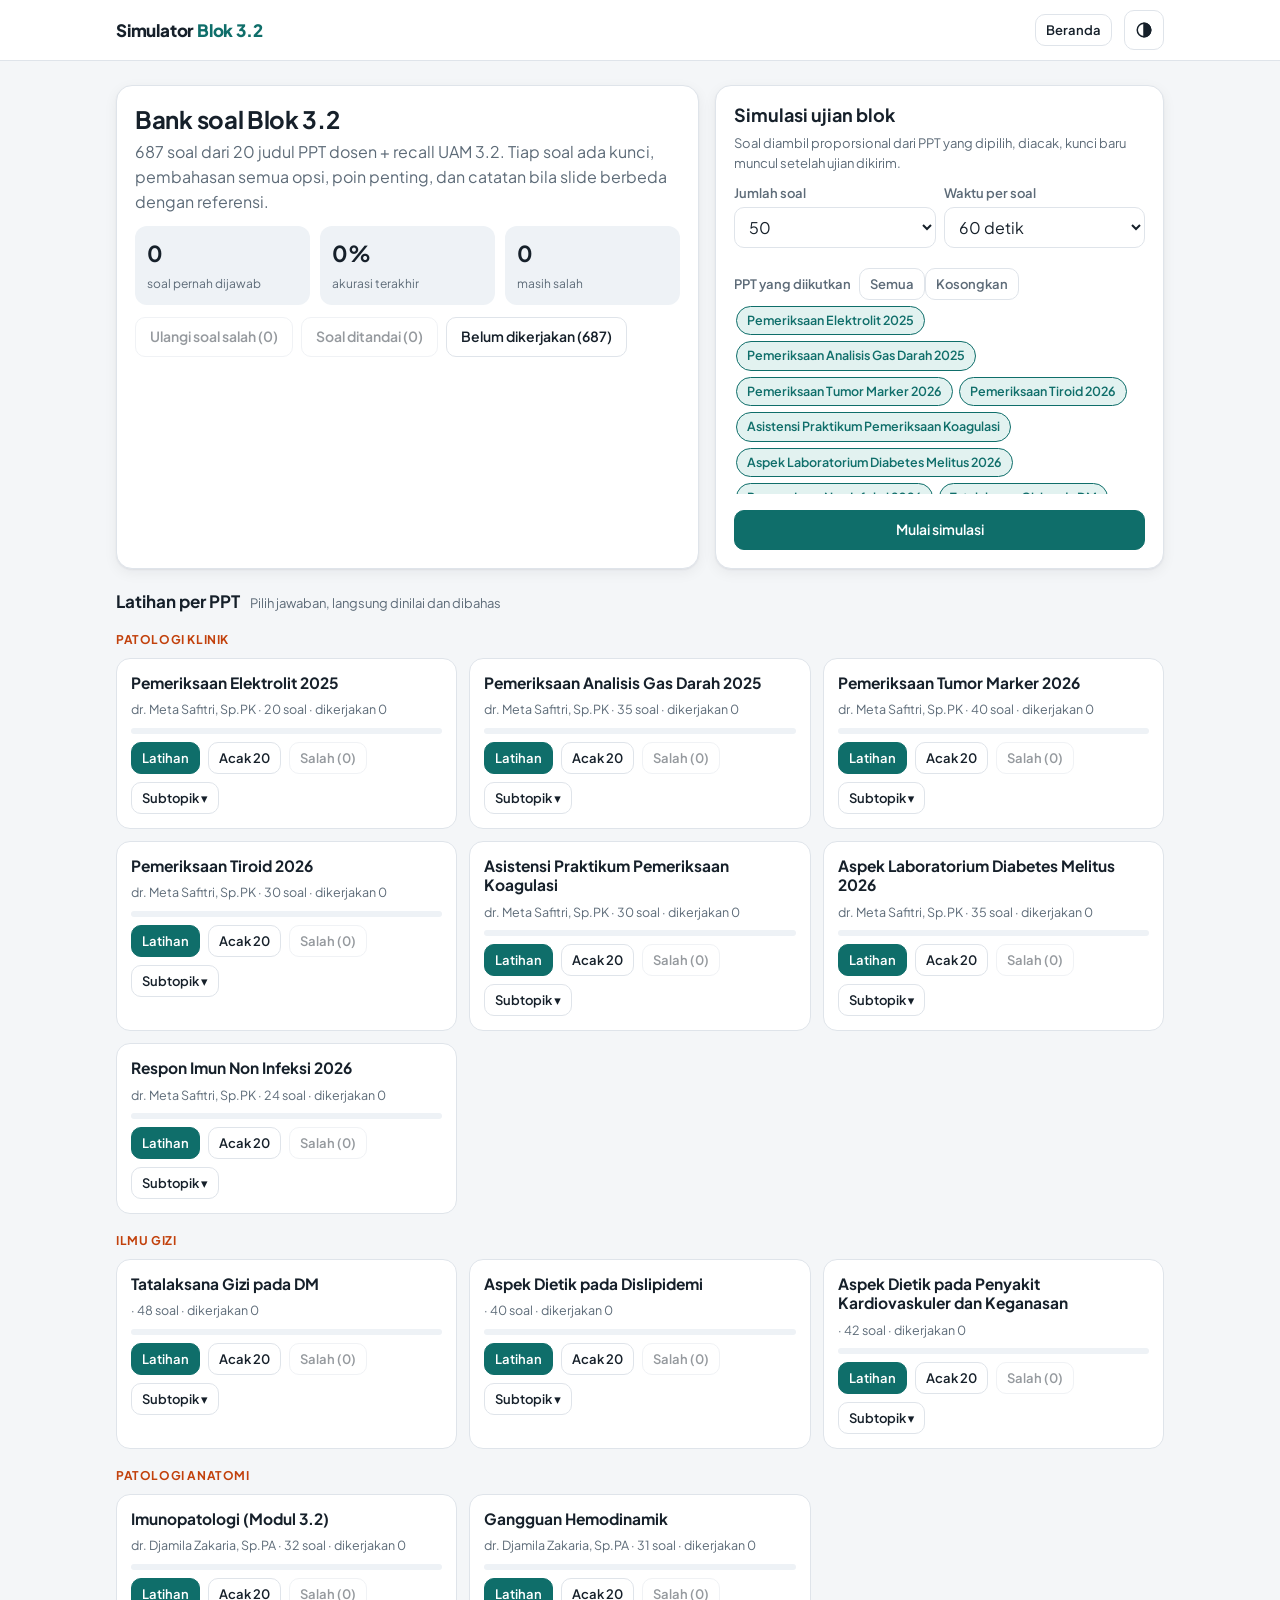
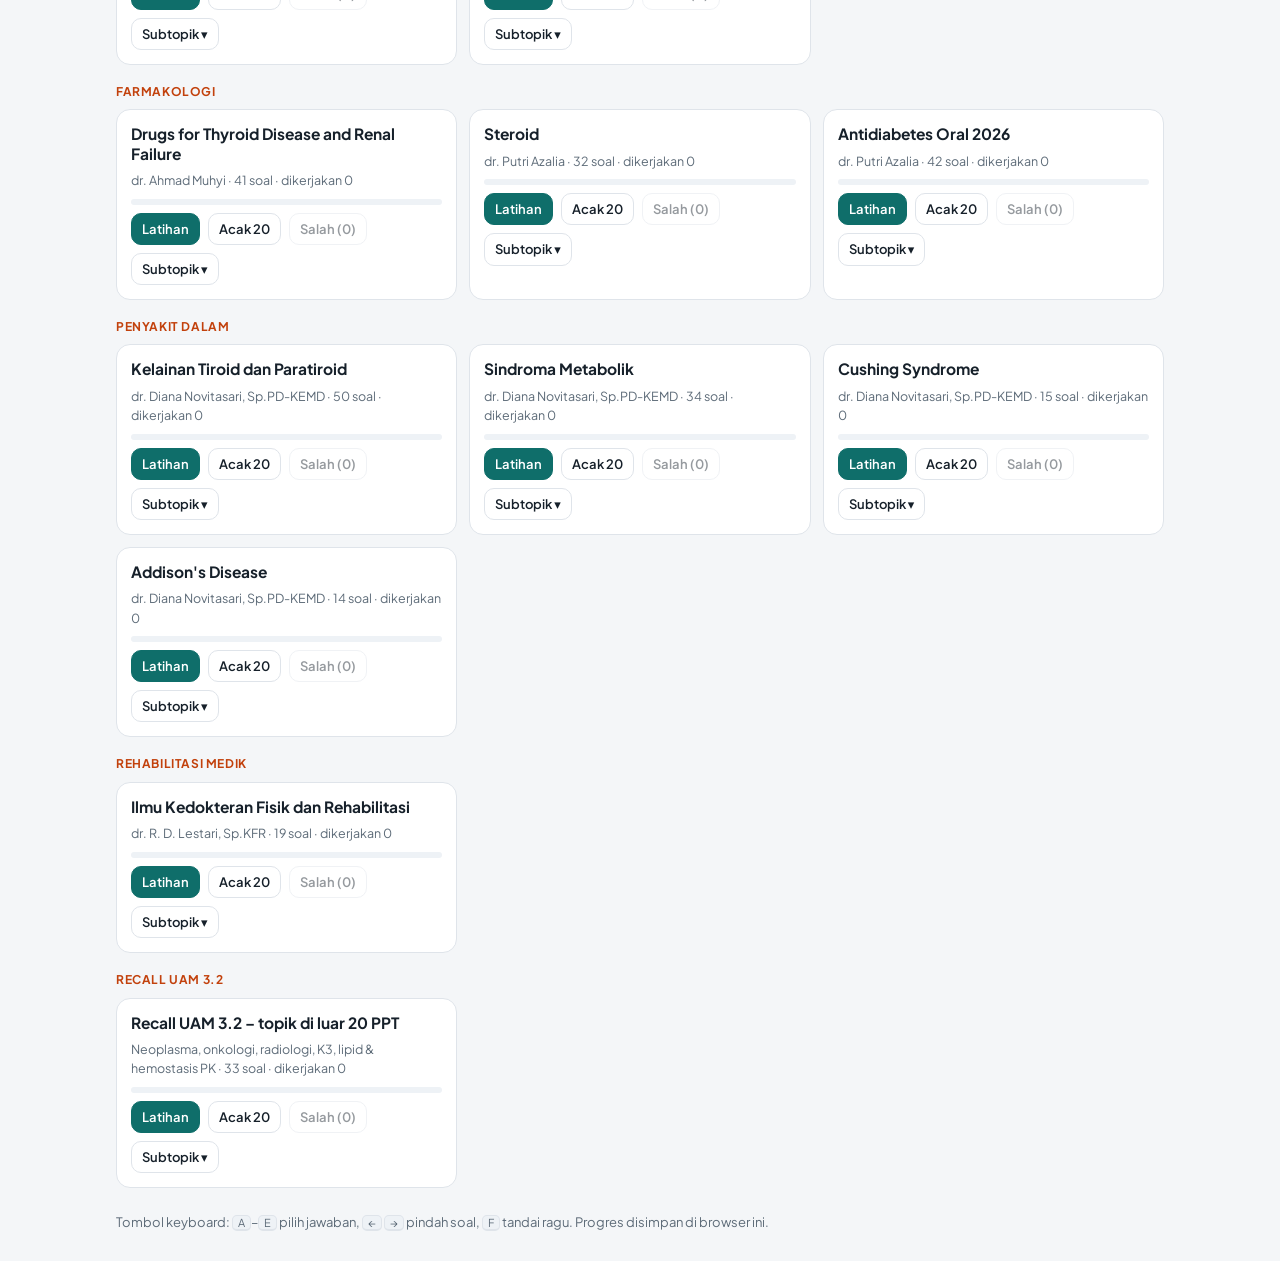
==== index.html @ 7f74bb72 "Recall UAM 2024: tambah mode latihan semua soal Tombol "Latihan semua soal" (urut nomor recall) dan " ====
<!DOCTYPE html>
<html lang="id">
<head>
<meta charset="utf-8">
<meta name="viewport" content="width=device-width, initial-scale=1">
<title>Simulator Blok 3.2</title>
<link rel="preconnect" href="https://fonts.googleapis.com">
<link href="https://fonts.googleapis.com/css2?family=Plus+Jakarta+Sans:wght@400;500;600;700;800&display=swap" rel="stylesheet">
<style>
:root{
  --bg:#f4f6f8;--paper:#ffffff;--ink:#16202a;--muted:#5d6b78;--line:#dfe4ea;--soft:#eef2f6;
  --brand:#0f6e6a;--brand-soft:#e2f2f0;--accent:#c2410c;--accent-soft:#fdeee5;
  --good:#15803d;--good-soft:#e5f5ea;--bad:#b91c1c;--bad-soft:#fdeaea;--warn:#a16207;--warn-soft:#fdf6dc;
  --flag:#7c3aed;--flag-soft:#f1eafe;--hema:#0f6e6a;--hema-soft:#e2f2f0;
  --shadow:0 1px 2px rgba(16,24,40,.06),0 4px 14px rgba(16,24,40,.06);
  --sans:"Plus Jakarta Sans",system-ui,-apple-system,"Segoe UI",Roboto,sans-serif;
}
@media (prefers-color-scheme:dark){:root:not([data-theme="light"]){
  --bg:#0f1418;--paper:#171e24;--ink:#e6edf3;--muted:#98a6b3;--line:#2a343d;--soft:#1e272e;
  --brand:#4fd1c5;--brand-soft:#123432;--accent:#fb923c;--accent-soft:#3a2416;
  --good:#4ade80;--good-soft:#14301f;--bad:#f87171;--bad-soft:#3a1a1a;--warn:#facc15;--warn-soft:#352c0f;
  --flag:#c4b5fd;--flag-soft:#2a2142;--hema:#4fd1c5;--hema-soft:#123432;--shadow:none}}
:root[data-theme="dark"]{
  --bg:#0f1418;--paper:#171e24;--ink:#e6edf3;--muted:#98a6b3;--line:#2a343d;--soft:#1e272e;
  --brand:#4fd1c5;--brand-soft:#123432;--accent:#fb923c;--accent-soft:#3a2416;
  --good:#4ade80;--good-soft:#14301f;--bad:#f87171;--bad-soft:#3a1a1a;--warn:#facc15;--warn-soft:#352c0f;
  --flag:#c4b5fd;--flag-soft:#2a2142;--hema:#4fd1c5;--hema-soft:#123432;--shadow:none}
*{box-sizing:border-box}
html,body{margin:0;background:var(--bg);color:var(--ink);font-family:var(--sans);font-size:16px;line-height:1.55;-webkit-text-size-adjust:100%}
button{font:inherit;color:inherit;cursor:pointer}
.wrap{max-width:1080px;margin:0 auto;padding:16px}
header.top{position:sticky;top:0;z-index:20;background:var(--paper);border-bottom:1px solid var(--line)}
header.top .wrap{display:flex;align-items:center;gap:12px;padding-top:10px;padding-bottom:10px}
.logo{font-weight:800;font-size:17px;letter-spacing:-.2px}
.logo span{color:var(--brand)}
.sp{flex:1}
.btn{border:1px solid var(--line);background:var(--paper);border-radius:10px;padding:8px 14px;font-weight:600;font-size:14px;display:inline-flex;align-items:center;gap:6px;min-height:40px}
.btn:hover{border-color:var(--brand)}
.btn.pri{background:var(--brand);border-color:var(--brand);color:#fff}
:root[data-theme="dark"] .btn.pri{color:#06201e}
@media (prefers-color-scheme:dark){:root:not([data-theme="light"]) .btn.pri{color:#06201e}}
.btn.ghost{background:transparent}
.btn.sm{padding:5px 10px;min-height:32px;font-size:13px}
.btn[disabled]{opacity:.45;cursor:not-allowed}
.icon-btn{border:1px solid var(--line);background:var(--paper);border-radius:10px;width:40px;height:40px;display:grid;place-items:center}
h1,h2,h3{line-height:1.25;margin:0}
.hero{display:grid;grid-template-columns:1.3fr 1fr;gap:16px;margin:8px 0 20px}
.panel{background:var(--paper);border:1px solid var(--line);border-radius:16px;padding:18px;box-shadow:var(--shadow)}
.panel h2{font-size:18px;margin-bottom:6px}
.muted{color:var(--muted)}
.small{font-size:13px}
.stats{display:grid;grid-template-columns:repeat(3,1fr);gap:10px;margin-top:12px}
.stat{background:var(--soft);border-radius:12px;padding:10px 12px}
.stat b{display:block;font-size:22px}
.stat span{font-size:12px;color:var(--muted)}
.row{display:flex;gap:8px;flex-wrap:wrap;align-items:center}
.field{display:flex;flex-direction:column;gap:4px;margin:10px 0}
.field label{font-size:13px;font-weight:600;color:var(--muted)}
select,input[type=number]{font:inherit;background:var(--paper);color:var(--ink);border:1px solid var(--line);border-radius:10px;padding:8px 10px;min-height:40px}
.chips{display:flex;flex-wrap:wrap;gap:6px;max-height:190px;overflow:auto;padding:2px}
.chip{border:1px solid var(--line);border-radius:999px;padding:4px 10px;font-size:12.5px;background:var(--paper);user-select:none}
.chip.on{background:var(--brand-soft);border-color:var(--brand);color:var(--brand);font-weight:600}
.sect-t{display:flex;align-items:baseline;gap:10px;margin:22px 0 10px}
.sect-t h2{font-size:17px}
.grid{display:grid;grid-template-columns:repeat(auto-fill,minmax(300px,1fr));gap:12px}
.card{background:var(--paper);border:1px solid var(--line);border-radius:14px;padding:14px;display:flex;flex-direction:column;gap:8px}
.card h3{font-size:15.5px}
.card .meta{font-size:12.5px;color:var(--muted)}
.bar{height:6px;background:var(--soft);border-radius:99px;overflow:hidden}
.bar i{display:block;height:100%;background:var(--brand)}
.topics{display:none;border-top:1px dashed var(--line);padding-top:8px}
.topics.open{display:block}
.topics div{display:flex;justify-content:space-between;font-size:13px;padding:2px 0;gap:10px}
.bagian-h{font-size:12px;font-weight:700;text-transform:uppercase;letter-spacing:.6px;color:var(--accent);margin:18px 0 8px}
/* quiz */
.qbar{display:flex;align-items:center;gap:10px;flex-wrap:wrap;margin:6px 0 12px}
.pill{font-size:12.5px;font-weight:600;padding:4px 10px;border-radius:999px;background:var(--soft);color:var(--muted)}
.pill.brand{background:var(--brand-soft);color:var(--brand)}
.pill.asli{background:var(--accent-soft);color:var(--accent)}
.pill.pred{background:var(--flag-soft);color:var(--flag)}
.pill.baru{background:var(--good-soft);color:var(--good)}
.timer{font-variant-numeric:tabular-nums;font-weight:700}
.timer.low{color:var(--bad)}
.layout{display:grid;grid-template-columns:1fr 260px;gap:16px;align-items:start}
.qcard{background:var(--paper);border:1px solid var(--line);border-radius:16px;padding:20px;box-shadow:var(--shadow)}
.qnum{font-size:13px;color:var(--muted);font-weight:600;margin-bottom:8px}
.stem{font-size:16.5px;margin-bottom:16px}
.stem p{margin:0 0 8px}
.opts{display:flex;flex-direction:column;gap:8px}
.opt{display:flex;gap:10px;align-items:flex-start;border:1.5px solid var(--line);border-radius:12px;padding:10px 12px;background:var(--paper);text-align:left;width:100%;position:relative}
.opt:hover{border-color:var(--brand)}
.opt .L{flex:0 0 28px;height:28px;border-radius:8px;display:grid;place-items:center;font-weight:700;background:var(--soft);font-size:14px}
.opt .T{flex:1;padding-top:2px}
.opt.sel{border-color:var(--brand);background:var(--brand-soft)}
.opt.sel .L{background:var(--brand);color:#fff}
.opt.ok{border-color:var(--good);background:var(--good-soft)}
.opt.ok .L{background:var(--good);color:#fff}
.opt.no{border-color:var(--bad);background:var(--bad-soft)}
.opt.no .L{background:var(--bad);color:#fff}
.opt.struck .T{text-decoration:line-through;opacity:.5}
.opt .x{flex:0 0 auto;border:none;background:transparent;color:var(--muted);font-size:14px;padding:2px 6px;border-radius:6px}
.opt .x:hover{background:var(--soft)}
.opt.locked{cursor:default}
.qnav{display:flex;gap:8px;margin-top:16px;flex-wrap:wrap}
.qnav .sp{flex:1}
.side{position:sticky;top:76px}
.map{display:grid;grid-template-columns:repeat(6,1fr);gap:5px;max-height:52vh;overflow:auto;padding:2px}
.map button{border:1px solid var(--line);background:var(--paper);border-radius:8px;height:34px;font-size:12.5px;font-weight:600;position:relative}
.map button.ans{background:var(--brand-soft);border-color:var(--brand);color:var(--brand)}
.map button.ok{background:var(--good-soft);border-color:var(--good);color:var(--good)}
.map button.no{background:var(--bad-soft);border-color:var(--bad);color:var(--bad)}
.map button.cur{outline:2px solid var(--ink);outline-offset:1px}
.map button.fl::after{content:"";position:absolute;top:3px;right:3px;width:7px;height:7px;border-radius:50%;background:var(--flag)}
.legend{display:flex;flex-wrap:wrap;gap:8px;font-size:12px;color:var(--muted);margin:8px 0}
.legend i{display:inline-block;width:11px;height:11px;border-radius:3px;border:1px solid var(--line);vertical-align:-1px;margin-right:4px}
/* pembahasan */
.expl{margin-top:16px;border-top:1px solid var(--line);padding-top:14px;display:flex;flex-direction:column;gap:12px}
.verdict{font-weight:800;font-size:15px;padding:10px 12px;border-radius:12px}
.verdict.ok{background:var(--good-soft);color:var(--good)}
.verdict.no{background:var(--bad-soft);color:var(--bad)}
.verdict.na{background:var(--soft);color:var(--muted)}
.blk h4{margin:0 0 4px;font-size:13px;text-transform:uppercase;letter-spacing:.5px;color:var(--muted)}
.blk .body{font-size:15px}
.optx{border:1px solid var(--line);border-radius:12px;padding:10px 12px;margin-bottom:6px;font-size:14.5px}
.optx.good{border-color:var(--good);background:var(--good-soft)}
.optx.mine{border-color:var(--bad)}
.optx .h{font-weight:700;margin-bottom:4px}
.optx .h em{font-style:normal;font-size:12px;font-weight:700;padding:1px 7px;border-radius:99px;margin-left:6px}
.optx .h em.g{background:var(--good);color:#fff}
.optx .h em.b{background:var(--bad);color:#fff}
.optx .h em.m{background:var(--soft);color:var(--muted)}
.optx p{margin:2px 0}
.optx p b{color:var(--muted);font-weight:600}
.note{background:var(--warn-soft);border-left:4px solid var(--warn);border-radius:10px;padding:10px 12px;font-size:14.5px}
.tip{background:var(--brand-soft);border-left:4px solid var(--brand);border-radius:10px;padding:10px 12px;font-size:14.5px}
.key{background:var(--soft);border-radius:10px;padding:10px 12px;font-size:14.5px}
.mistake{background:var(--bad-soft);border-left:4px solid var(--bad);border-radius:10px;padding:10px 12px;font-size:14.5px}
/* tabel & gambar dari bank lama */
.lab{margin:12px 0;padding:12px 14px;border:1px solid var(--line);border-radius:12px;background:var(--soft);max-width:100%;overflow-x:auto}
.lab-t{font-weight:700;font-size:14px;color:var(--hema)}
.lab-i{font-size:13px;color:var(--muted);margin:2px 0 6px}
.lab-n{font-size:13px;color:var(--warn);margin-top:6px}
.t22{border-collapse:collapse;font-size:15px;min-width:100%}
.t22 th,.t22 td{border-bottom:1px solid var(--line);padding:6px 10px;text-align:left}
.t22 th{font-size:13px;color:var(--muted)}
.t22 .fl{color:var(--bad)}
.tagnew{display:inline-block;font-size:12px;font-weight:700;padding:2px 8px;border-radius:999px;background:var(--hema-soft);color:var(--hema);vertical-align:2px}
.qimg{display:block;max-width:100%;max-height:360px;width:auto;height:auto;margin:12px 0;border-radius:10px;border:1px solid var(--line);background:#fff;cursor:zoom-in}
.qimg.zoom{max-height:none;width:100%;cursor:zoom-out}
/* hasil */
.score{display:flex;gap:16px;align-items:center;flex-wrap:wrap}
.ring{width:110px;height:110px;border-radius:50%;display:grid;place-items:center;font-weight:800;font-size:26px}
table.rt{width:100%;border-collapse:collapse;font-size:14px}
table.rt th,table.rt td{padding:7px 8px;border-bottom:1px solid var(--line);text-align:left;vertical-align:top}
table.rt th{font-size:12px;color:var(--muted);text-transform:uppercase;letter-spacing:.4px}
table.rt td.n{text-align:right;font-variant-numeric:tabular-nums;white-space:nowrap}
.tbl-wrap{overflow-x:auto}
.wrong-item{border:1px solid var(--line);border-radius:12px;margin-bottom:8px;background:var(--paper)}
.wrong-item>button{width:100%;text-align:left;border:none;background:transparent;padding:12px;display:flex;gap:10px}
.wrong-item .wi-body{padding:0 12px 12px;display:none}
.wrong-item.open .wi-body{display:block}
.modal-bg{position:fixed;inset:0;background:rgba(0,0,0,.45);display:none;align-items:center;justify-content:center;z-index:50;padding:16px}
.modal-bg.show{display:flex}
.modal{background:var(--paper);border-radius:16px;padding:20px;max-width:420px;width:100%;border:1px solid var(--line)}
.modal h3{margin-bottom:8px}
.hide{display:none!important}
.mob-map{display:none}
@media (max-width:860px){
  .hero{grid-template-columns:1fr}
  .layout{grid-template-columns:1fr}
  .side{display:none;position:static}
  .side.show{display:block}
  .mob-map{display:inline-flex}
  .qcard{padding:16px}
  .map{grid-template-columns:repeat(8,1fr)}
}
@media (max-width:420px){.stats{grid-template-columns:repeat(3,1fr)}.stat b{font-size:18px}.map{grid-template-columns:repeat(6,1fr)}}
kbd{font-family:inherit;font-size:11px;border:1px solid var(--line);border-bottom-width:2px;border-radius:5px;padding:0 5px;background:var(--soft)}
</style>
</head>
<body>
<header class="top"><div class="wrap">
  <div class="logo">Simulator <span>Blok 3.2</span></div>
  <div class="sp"></div>
  <button class="btn sm ghost" id="homeBtn">Beranda</button>
  <button class="icon-btn" id="themeBtn" title="Ganti tema" aria-label="Ganti tema"><svg width="18" height="18" viewBox="0 0 24 24" fill="none" stroke="currentColor" stroke-width="2"><circle cx="12" cy="12" r="9"/><path d="M12 3v18a9 9 0 0 0 0-18z" fill="currentColor"/></svg></button>
</div></header>

<main class="wrap" id="app"></main>

<div class="modal-bg" id="modal"><div class="modal">
  <h3 id="mTitle"></h3><div id="mBody" class="muted"></div>
  <div class="row" style="justify-content:flex-end;margin-top:16px"><button class="btn" id="mNo">Batal</button><button class="btn pri" id="mYes">Ya</button></div>
</div></div>

<script type="application/json" id="bank">{"ppts":[{"id":"el","title":"Pemeriksaan Elektrolit 2025","bagian":"Patologi Klinik","dosen":"dr. Meta Safitri, Sp.PK"},{"id":"agd","title":"Pemeriksaan Analisis Gas Darah 2025","bagian":"Patologi Klinik","dosen":"dr. Meta Safitri, Sp.PK"},{"id":"tm","title":"Pemeriksaan Tumor Marker 2026","bagian":"Patologi Klinik","dosen":"dr. Meta Safitri, Sp.PK"},{"id":"tir","title":"Pemeriksaan Tiroid 2026","bagian":"Patologi Klinik","dosen":"dr. Meta Safitri, Sp.PK"},{"id":"koag","title":"Asistensi Praktikum Pemeriksaan Koagulasi","bagian":"Patologi Klinik","dosen":"dr. Meta Safitri, Sp.PK"},{"id":"ldm","title":"Aspek Laboratorium Diabetes Melitus 2026","bagian":"Patologi Klinik","dosen":"dr. Meta Safitri, Sp.PK"},{"id":"rinf","title":"Respon Imun Non Infeksi 2026","bagian":"Patologi Klinik","dosen":"dr. Meta Safitri, Sp.PK"},{"id":"gdm","title":"Tatalaksana Gizi pada DM","bagian":"Ilmu Gizi","dosen":""},{"id":"gdl","title":"Aspek Dietik pada Dislipidemi","bagian":"Ilmu Gizi","dosen":""},{"id":"gkv","title":"Aspek Dietik pada Penyakit Kardiovaskuler dan Keganasan","bagian":"Ilmu Gizi","dosen":""},{"id":"imun","title":"Imunopatologi (Modul 3.2)","bagian":"Patologi Anatomi","dosen":"dr. Djamila Zakaria, Sp.PA"},{"id":"hemo","title":"Gangguan Hemodinamik","bagian":"Patologi Anatomi","dosen":"dr. Djamila Zakaria, Sp.PA"},{"id":"ftr","title":"Drugs for Thyroid Disease and Renal Failure","bagian":"Farmakologi","dosen":"dr. Ahmad Muhyi"},{"id":"ster","title":"Steroid","bagian":"Farmakologi","dosen":"dr. Putri Azalia"},{"id":"ado","title":"Antidiabetes Oral 2026","bagian":"Farmakologi","dosen":"dr. Putri Azalia"},{"id":"ktp","title":"Kelainan Tiroid dan Paratiroid","bagian":"Penyakit Dalam","dosen":"dr. Diana Novitasari, Sp.PD-KEMD"},{"id":"sm","title":"Sindroma Metabolik","bagian":"Penyakit Dalam","dosen":"dr. Diana Novitasari, Sp.PD-KEMD"},{"id":"cush","title":"Cushing Syndrome","bagian":"Penyakit Dalam","dosen":"dr. Diana Novitasari, Sp.PD-KEMD"},{"id":"add","title":"Addison's Disease","bagian":"Penyakit Dalam","dosen":"dr. Diana Novitasari, Sp.PD-KEMD"},{"id":"kfr","title":"Ilmu Kedokteran Fisik dan Rehabilitasi","bagian":"Rehabilitasi Medik","dosen":"dr. R. D. Lestari, Sp.KFR"},{"id":"lain","title":"Recall UAM 3.2 – topik di luar 20 PPT","bagian":"Recall UAM 3.2","dosen":"Neoplasma, onkologi, radiologi, K3, lipid & hemostasis PK"}],"qs":[{"ppt":"el","topik":"Pemeriksaan Elektrolit","s":"Pompa Na⁺/K⁺-ATPase pada membran sel setiap siklusnya memindahkan ion…","o":[["Ca²⁺ keluar sel","Itu kerja pompa Ca²⁺-ATPase.","Ion berbeda."],["Na⁺ dan K⁺ masuk bersama tanpa energi","Itu bukan transpor aktif.","Pompa ini butuh ATP."],["3 Na⁺ keluar sel dan 2 K⁺ masuk sel dengan memakai 1 ATP","Na⁺/K⁺-ATPase menjaga Na⁺ tinggi di ekstrasel dan K⁺ tinggi di intrasel.","Na⁺ dipompa ke ekstrasel, K⁺ ke sitoplasma, ATP → ADP + Pi."],["Cl⁻ masuk bersama Na⁺","Itu kotransporter Na-K-2Cl.","Bukan pompa Na-K."],["3 K⁺ keluar dan 2 Na⁺ masuk","Arah ion terbalik.","Salah."]],"a":2,"p":"Kegagalan pompa Na-K (misalnya deplesi ATP saat iskemia) menyebabkan Na⁺ dan air masuk sel → pembengkakan sel (degenerasi hidropik).","k":"","t":"","n":"","tag":"","src":"elektrolit-agd-teks","id":1},{"ppt":"el","topik":"Pemeriksaan Elektrolit","s":"Pernyataan yang benar tentang distribusi cairan tubuh adalah…","o":[["Cairan intraseluler sekitar 40% BB, ekstraseluler sekitar 20% BB (interstisial 15%, plasma 5%)","intraseluler 2/3, ekstraseluler 1/3 cairan tubuh.","Total cairan tubuh sekitar 60% BB."],["Kation utama intrasel adalah Na⁺","Kation utama intrasel adalah K⁺.","Salah."],["Plasma merupakan kompartemen terbesar","Plasma hanya sekitar 5% BB.","Salah."],["Cairan ekstraseluler lebih banyak dari intraseluler","Kebalikannya.","Salah."],["Cairan interstisial sekitar 40% BB","Interstisial sekitar 15% BB.","Salah."]],"a":0,"p":"Elektrolit utama ekstrasel: Na⁺, Cl⁻, HCO3⁻. Intrasel: K⁺, fosfat, protein.","k":"","t":"","n":"","tag":"","src":"elektrolit-agd-teks","id":2},{"ppt":"el","topik":"Pemeriksaan Elektrolit","s":"Na⁺, K⁺, dan Cl⁻ adalah elektrolit utama tubuh. Elektrolit yang merupakan kation utama cairan ekstraseluler, diatur oleh ginjal, dan berperan penting mengatur tekanan osmotik adalah…","o":[["Natrium (Na⁺)","Kation utama ekstrasel; penentu utama osmolalitas plasma.","Sesuai slide."],["Kalium (K⁺)","Kation utama intrasel.","Tidak sesuai."],["Kalsium (Ca²⁺)","Berperan pada tulang, kontraksi otot, pembekuan.","Bukan kation utama ekstrasel."],["Klorida (Cl⁻)","Anion utama ekstrasel.","Bukan kation."],["Magnesium (Mg²⁺)","Kofaktor enzim, sebagian besar intrasel.","Tidak sesuai."]],"a":0,"p":"Fungsi Na⁺ lain: mengatur volume darah, impuls saraf, kontraksi otot, keseimbangan asam basa.","k":"","t":"","n":"","tag":"","src":"elektrolit-agd-teks","id":3},{"ppt":"el","topik":"Pemeriksaan Elektrolit","s":"Elektrolit yang merupakan kation utama intraseluler, berperan pada metabolisme sel serta memengaruhi fungsi neuromuskular dan jantung adalah…","o":[["Bikarbonat (HCO3⁻)","Anion penyangga ekstrasel.","Tidak sesuai."],["Kalium (K⁺)","Kation utama intrasel; menentukan potensial membran istirahat.","Gangguan kadar K⁺ cepat mengganggu irama jantung."],["Natrium (Na⁺)","Kation utama ekstrasel.","Tidak sesuai."],["Klorida (Cl⁻)","Anion ekstrasel.","Tidak sesuai."],["Kalsium (Ca²⁺)","Kation ekstrasel.","Tidak sesuai."]],"a":1,"p":"Hipokalemia: kelemahan otot, kram, aritmia. Hiperkalemia: aritmia hingga henti jantung.","k":"","t":"","n":"","tag":"","src":"elektrolit-agd-teks","id":4},{"ppt":"el","topik":"Pemeriksaan Elektrolit","s":"Anion utama ekstraseluler yang berperan menjaga netralitas serum, keseimbangan asam basa, dan pembentukan HCl di lambung adalah…","o":[["Natrium (Na⁺)","Kation.","Tidak sesuai."],["Bikarbonat (HCO3⁻)","Anion ekstrasel kedua terbanyak, penyangga utama.","Bukan anion utama yang membentuk HCl."],["Fosfat","Anion utama intrasel.","Tidak sesuai."],["Sulfat","Anion minor.","Tidak sesuai."],["Klorida (Cl⁻)","Anion utama ekstrasel.","Sesuai slide."]],"a":4,"p":"Kehilangan HCl karena muntah menyebabkan hipokloremia dan alkalosis metabolik.","k":"","t":"","n":"","tag":"","src":"elektrolit-agd-teks","id":5},{"ppt":"el","topik":"Pemeriksaan Elektrolit","s":"Pemeriksaan elektrolit serum termasuk tes yang paling sering diminta di IGD dan ICU. Metode yang paling banyak digunakan untuk mengukur Na⁺ dan K⁺ saat ini adalah…","o":[["Fotometri nyala (flame photometry)","Metode lama untuk Na dan K.","Kini jarang dipakai."],["Mikroskopis","Tidak dipakai untuk elektrolit.","Tidak sesuai."],["Spektrofotometri","Ada untuk elektrolit tertentu.","Bukan yang paling banyak."],["Titrasi","Metode lama untuk klorida.","Tidak lazim lagi."],["Ion-selective electrode (ISE)","Metode potensiometri yang cepat, sederhana, murah, dan akurat.","Dipakai di laboratorium maupun POCT."]],"a":4,"p":"ISE juga dipakai untuk Cl⁻ dan ion terionisasi lain seperti Ca²⁺.","k":"","t":"","n":"","tag":"","src":"elektrolit-agd-teks","id":6},{"ppt":"el","topik":"Pemeriksaan Elektrolit","s":"Prinsip kerja pengukuran elektrolit dengan ion-selective electrode (ISE) adalah…","o":[["Potensiometri: mengukur beda potensial antara elektroda indikator (kerja) dan elektroda referensi yang sebanding dengan aktivitas ion","ISE mengubah aktivitas ion spesifik dalam larutan menjadi potensial listrik.","Membran elektroda selektif terhadap ion tertentu."],["Menghitung jumlah ion di bawah mikroskop","Tidak mungkin dilakukan.","Tidak sesuai."],["Mengukur serapan cahaya oleh larutan","Prinsip spektrofotometri.","Tidak sesuai."],["Mengukur kekeruhan larutan","Prinsip turbidimetri.","Tidak sesuai."],["Mengukur warna nyala api","Prinsip fotometri nyala.","Tidak sesuai."]],"a":0,"p":"ISE memakai dua elektroda: elektroda kerja (indikator) dan elektroda referensi.","k":"","t":"","n":"","tag":"","src":"elektrolit-agd-teks","id":7},{"ppt":"el","topik":"Pemeriksaan Elektrolit","s":"Alat point-of-care (POCT) dan blood gas analyzer mengukur elektrolit langsung dari sampel tanpa pengenceran. Metode yang dipakai alat ini adalah…","o":[["Fotometri nyala","Metode lama.","Tidak sesuai."],["Kolorimetri","Metode optik.","Tidak sesuai."],["Elektroforesis","Untuk memisahkan protein.","Tidak sesuai."],["ISE langsung (direct ISE)","Sampel dibawa ke permukaan elektroda tanpa pengenceran; mengukur aktivitas ion dalam air plasma.","Dipakai pada POCT dan blood gas analyzer."],["ISE tidak langsung (indirect ISE)","Ada tahap prapengenceran 1:20 atau lebih; dipakai autoanalyzer kimia.","Tidak sesuai."]],"a":3,"p":"Direct ISE bisa memakai darah utuh, serum, atau plasma; waktu analisis sekitar 60 detik.","k":"","t":"","n":"","tag":"","src":"elektrolit-agd-teks","id":8},{"ppt":"el","topik":"Pemeriksaan Elektrolit","s":"Analyzer kimia otomatis berkapasitas besar (high-throughput) di laboratorium sentral umumnya mengukur elektrolit dengan…","o":[["ISE langsung tanpa pengenceran","Dipakai POCT dan blood gas analyzer.","Tidak sesuai."],["Mikroskop elektron","Tidak dipakai untuk elektrolit.","Tidak sesuai."],["Uji strip urin","Untuk urinalisis.","Tidak sesuai."],["ISE tidak langsung, dengan prapengenceran sampel sekitar 1:20 (20–30 kali) memakai buffer berkekuatan ion tinggi","Mengukur elektrolit dalam volume plasma total; butuh sampel sedikit.","Sesuai slide."],["Titrasi manual","Tidak lazim lagi.","Tidak sesuai."]],"a":3,"p":"Karena metodenya berbeda, hasil direct dan indirect ISE sebaiknya tidak dipakai bergantian, terutama di IGD.","k":"","t":"","n":"","tag":"","src":"elektrolit-agd-teks","id":9},{"ppt":"el","topik":"Pemeriksaan Elektrolit","s":"Pasien dengan hiperlipidemia berat dan paraproteinemia (mieloma) mendapat hasil Na⁺ 128 mmol/L dengan analyzer ISE tidak langsung, sedangkan osmolalitas serumnya normal. Keadaan ini disebut…","o":[["Hipernatremia","Na > 145–150 mmol/L.","Tidak sesuai."],["Hiponatremia hipotonik sejati","Na di air plasma benar-benar rendah dengan osmolalitas rendah.","Osmolalitas pasien normal."],["Hiperkalemia palsu","Terjadi pada hemolisis.","Ion berbeda."],["Pseudohiponatremia","Hiponatremia palsu karena fase padat (lipid/protein) plasma bertambah sehingga air plasma yang terukur per volume berkurang pada metode indirect ISE.","Na dalam air plasma sebenarnya normal."],["Hipokloremia","Cl rendah.","Tidak sesuai."]],"a":3,"p":"Air plasma normal sekitar 93%, sisanya lipid dan protein. Bila fase padat naik, indirect ISE (yang mengencerkan plasma total) memberi hasil palsu rendah; direct ISE tidak terpengaruh.","k":"","t":"","n":"","tag":"","src":"elektrolit-agd-teks","id":10},{"ppt":"el","topik":"Pemeriksaan Elektrolit","s":"Perhatikan hasil laboratorium berikut.<div class=\"lab\"><div class=\"lab-t\">HASIL PEMERIKSAAN ELEKTROLIT SERUM<\/div><div class=\"lab-i\">Pasien: Ny. S, 32 th · tanpa keluhan, EKG normal<\/div><table class=\"t22\"><tr><th>Parameter<\/th><th>Hasil<\/th><th>Satuan<\/th><th>Rujukan<\/th><\/tr><tr><td>Natrium<\/td><td>139<\/td><td>mmol/L<\/td><td>136–145<\/td><\/tr><tr><td>Kalium<\/td><td><b class=\"fl\">6,9 H<\/b><\/td><td>mmol/L<\/td><td>3,5–5,1<\/td><\/tr><tr><td>Klorida<\/td><td>101<\/td><td>mmol/L<\/td><td>98–107<\/td><\/tr><\/table><div class=\"lab-n\">Catatan analis: serum tampak merah muda (hemolisis +2)<\/div><\/div>Penjelasan paling mungkin untuk kadar kalium pasien ini adalah…","o":[["Gagal ginjal akut","Bisa menyebabkan hiperkalemia sejati.","Tidak ada data klinis."],["Pseudohiponatremia","Gangguan pengukuran Na.","Na pasien normal."],["Hiperkalemia berat yang perlu terapi segera","Butuh konfirmasi klinis dan EKG.","Klinis tidak mendukung; ulangi sampel tanpa hemolisis."],["Hipokalemia","K rendah.","Tidak sesuai."],["Hiperkalemia palsu (pseudohiperkalemia) akibat hemolisis sampel","Eritrosit yang pecah melepaskan K⁺ intrasel ke serum.","Pasien tanpa keluhan, EKG normal, dan sampel hemolisis."]],"a":4,"p":"Slide: hindari hemolisis karena menyebabkan K⁺ palsu tinggi. Pisahkan serum dari sel secepatnya; analisis dalam 1–2 jam.","k":"","t":"","n":"","tag":"","src":"elektrolit-agd-teks","id":11},{"ppt":"el","topik":"Pemeriksaan Elektrolit","s":"Bila pemeriksaan elektrolit harus memakai plasma (bukan serum), antikoagulan yang dianjurkan adalah…","o":[["Natrium fluorida","Menambah Na⁺; untuk glukosa.","Tidak sesuai."],["Natrium sitrat","Menambah Na⁺ dan mengencerkan.","Tidak sesuai."],["Natrium heparin","Menambah Na⁺ ke sampel.","Hasil Na palsu tinggi."],["Lithium heparin atau amonium heparin","Tidak menambah Na⁺ atau K⁺ ke sampel.","Sesuai slide."],["K2EDTA","Menambah K⁺ ke sampel.","Hasil K palsu sangat tinggi."]],"a":3,"p":"Kontaminasi EDTA (tabung ungu diisi sebelum tabung kimia) adalah penyebab klasik hiperkalemia dan hipokalsemia palsu.","k":"","t":"","n":"","tag":"","src":"elektrolit-agd-teks","id":12},{"ppt":"el","topik":"Pemeriksaan Elektrolit","s":"Penyimpanan sampel elektrolit yang benar menurut materi adalah…","o":[["Na⁺ dan K⁺ stabil dalam serum minimal 1 minggu pada 2–8°C; darah utuh yang belum dipisah sebaiknya tidak didinginkan","Pendinginan darah utuh menghambat pompa Na-K sehingga K⁺ keluar dari eritrosit.","Sesuai slide sample storage."],["Sampel urin disimpan pada suhu 37°C","Urin disimpan pada 2–8°C.","Salah."],["Darah utuh harus segera dimasukkan kulkas","Justru meningkatkan pelepasan K⁺ dari eritrosit.","Salah."],["Serum hanya stabil 10 menit","Terlalu singkat.","Salah."],["Klorida harus dibekukan","Klorida stabil 1 minggu pada 2–30°C.","Salah."]],"a":0,"p":"Prinsip: periksa secepatnya (idealnya 1–2 jam), pisahkan serum dari sel.","k":"","t":"","n":"","tag":"","src":"elektrolit-agd-teks","id":13},{"ppt":"el","topik":"Pemeriksaan Elektrolit","s":"Perhatikan hasil laboratorium berikut.<div class=\"lab\"><div class=\"lab-t\">HASIL PEMERIKSAAN ELEKTROLIT SERUM<\/div><div class=\"lab-i\">Pasien: Tn. K, 75 th · penghuni panti wreda, lemas dan bingung<\/div><table class=\"t22\"><tr><th>Parameter<\/th><th>Hasil<\/th><th>Satuan<\/th><th>Rujukan<\/th><\/tr><tr><td>Natrium<\/td><td><b class=\"fl\">128 L<\/b><\/td><td>mmol/L<\/td><td>136–145<\/td><\/tr><tr><td>Kalium<\/td><td>4,0<\/td><td>mmol/L<\/td><td>3,5–5,1<\/td><\/tr><tr><td>Klorida<\/td><td><b class=\"fl\">95 L<\/b><\/td><td>mmol/L<\/td><td>98–107<\/td><\/tr><\/table><\/div>Gangguan elektrolit utama pada pasien ini adalah…","o":[["Hipernatremia","Na > 145–150 mmol/L.","Tidak sesuai."],["Hiperkloremia","Cl > 106 mmol/L.","Cl justru rendah."],["Hiperkalemia","K > 5,5 mmol/L.","K normal."],["Hipokalemia","K < 3,5 mmol/L.","K normal."],["Hiponatremia","Na serum < 135 mmol/L.","Tersering pada pasien rawat inap; gejala neurologis seperti bingung."]],"a":4,"p":"Slide: prevalensi hiponatremia sekitar 1% di panti wreda, 18% rawat inap akut, 30% di ICU. Hiponatremia ringan-kronik sering tanpa gejala atau dengan gejala neurologis dan GI.","k":"","t":"","n":"","tag":"","src":"elektrolit-agd-teks","id":14},{"ppt":"el","topik":"Pemeriksaan Elektrolit","s":"Perhatikan hasil laboratorium berikut.<div class=\"lab\"><div class=\"lab-t\">HASIL PEMERIKSAAN ELEKTROLIT SERUM<\/div><div class=\"lab-i\">Pasien: An. R, 2 th · diare cair 3 hari, rewel, haus<\/div><table class=\"t22\"><tr><th>Parameter<\/th><th>Hasil<\/th><th>Satuan<\/th><th>Rujukan<\/th><\/tr><tr><td>Natrium<\/td><td><b class=\"fl\">154 H<\/b><\/td><td>mmol/L<\/td><td>136–145<\/td><\/tr><tr><td>Kalium<\/td><td>3,9<\/td><td>mmol/L<\/td><td>3,5–5,1<\/td><\/tr><tr><td>Klorida<\/td><td><b class=\"fl\">112 H<\/b><\/td><td>mmol/L<\/td><td>98–107<\/td><\/tr><\/table><\/div>Interpretasi yang paling tepat adalah…","o":[["Hipokloremia","Cl rendah.","Tidak sesuai."],["Pseudohiponatremia","Hasil Na palsu rendah.","Tidak sesuai."],["Hiponatremia","Na rendah.","Tidak sesuai."],["Hipernatremia disertai hiperkloremia, sesuai dehidrasi","Na > 150 (batas slide) dan Cl > 106; kehilangan air lebih banyak dari garam.","Slide: hiperkloremia dapat terjadi pada dehidrasi dan diare berat."],["Hiperkalemia","K tinggi.","K normal."]],"a":3,"p":"Slide mendefinisikan hipernatremia > 150 mEq/L (literatur lain > 145). Insidensnya lebih jarang (0,3–8,9% pasien rawat inap).","k":"","t":"","n":"","tag":"","src":"elektrolit-agd-teks","id":15},{"ppt":"el","topik":"Pemeriksaan Elektrolit","s":"Perhatikan hasil laboratorium berikut.<div class=\"lab\"><div class=\"lab-t\">HASIL PEMERIKSAAN ELEKTROLIT SERUM<\/div><div class=\"lab-i\">Pasien: Tn. B, 60 th · gagal ginjal kronik, lemas, berdebar<\/div><table class=\"t22\"><tr><th>Parameter<\/th><th>Hasil<\/th><th>Satuan<\/th><th>Rujukan<\/th><\/tr><tr><td>Natrium<\/td><td>136<\/td><td>mmol/L<\/td><td>136–145<\/td><\/tr><tr><td>Kalium<\/td><td><b class=\"fl\">7,0 H<\/b><\/td><td>mmol/L<\/td><td>3,5–5,1<\/td><\/tr><tr><td>Klorida<\/td><td>104<\/td><td>mmol/L<\/td><td>98–107<\/td><\/tr><\/table><div class=\"lab-n\">Sampel tidak hemolisis<\/div><\/div>Menurut definisi European Resuscitation Council (ERC), kadar kalium pasien tergolong…","o":[["Hiperkalemia berat (> 6,5 mmol/L)","ERC: hiperkalemia > 5,5 mmol/L; berat > 6,5 mmol/L.","K 7,0 pada gagal ginjal, sampel tidak hemolisis = hiperkalemia sejati berat."],["Hiperkalemia ringan","Di atas 5,5 tapi ≤ 6,5.","K pasien lebih tinggi."],["Hipokalemia","K < 3,5.","Tidak sesuai."],["Normal","K 3,5–5,1.","Tidak sesuai."],["Pseudohiperkalemia","Karena hemolisis.","Sampel tidak hemolisis."]],"a":0,"p":"Hiperkalemia dapat terjadi pada hipoksia, sepsis, gagal jantung, dan gagal ginjal. Keterlambatan tata laksana mengancam nyawa.","k":"","t":"","n":"","tag":"","src":"elektrolit-agd-teks","id":16},{"ppt":"el","topik":"Pemeriksaan Elektrolit","s":"Pasien gagal ginjal kronik dengan kalium 7,0 mmol/L. Pemeriksaan EKG dilakukan. Gambaran EKG yang khas pada keadaan ini adalah…","o":[["Interval QT memanjang karena hipokalsemia","Hipokalsemia memperpanjang segmen ST/QT.","Tidak sesuai."],["Gelombang delta","Khas sindrom WPW.","Tidak sesuai."],["Gelombang U menonjol","Khas hipokalemia.","Tidak sesuai."],["Gelombang T mendatar atau terbalik","Khas hipokalemia.","Tidak sesuai."],["Gelombang T tinggi dan runcing (peaked/tall T)","Tanda paling awal hiperkalemia.","Tanda paling khas."]],"a":4,"p":"Progresi hiperkalemia: T runcing → PR memanjang dan P mendatar → QRS melebar → pola sine wave → fibrilasi ventrikel/asistol.","k":"","t":"","n":"","tag":"","src":"elektrolit-agd-teks","id":17},{"ppt":"el","topik":"Pemeriksaan Elektrolit","s":"Perhatikan hasil laboratorium berikut.<div class=\"lab\"><div class=\"lab-t\">HASIL PEMERIKSAAN ELEKTROLIT SERUM<\/div><div class=\"lab-i\">Pasien: Ny. D, 40 th · muntah berulang 4 hari (stenosis pilorus)<\/div><table class=\"t22\"><tr><th>Parameter<\/th><th>Hasil<\/th><th>Satuan<\/th><th>Rujukan<\/th><\/tr><tr><td>Natrium<\/td><td>138<\/td><td>mmol/L<\/td><td>136–145<\/td><\/tr><tr><td>Kalium<\/td><td><b class=\"fl\">3,2 L<\/b><\/td><td>mmol/L<\/td><td>3,5–5,1<\/td><\/tr><tr><td>Klorida<\/td><td><b class=\"fl\">85 L<\/b><\/td><td>mmol/L<\/td><td>98–107<\/td><\/tr><\/table><\/div>Kelainan klorida pada pasien ini paling sesuai dengan…","o":[["Hipokloremia akibat kehilangan HCl lambung karena muntah (gangguan saluran cerna)","Slide: hipokloremia (< 96 mEq/L) terjadi pada gangguan GI dan ginjal.","Muntah berulang membuang HCl."],["Hiperkloremia karena dehidrasi","Cl tinggi.","Cl pasien rendah."],["Hiperkloremia karena sindrom Cushing","Cl tinggi.","Tidak sesuai."],["Pseudohiponatremia","Gangguan pengukuran Na.","Tidak sesuai."],["Kadar klorida normal","Normal 98–107.","Cl 85 rendah."]],"a":0,"p":"Muntah juga menyebabkan alkalosis metabolik hipokloremik dan hipokalemia.","k":"","t":"","n":"","tag":"","src":"elektrolit-agd-teks","id":18},{"ppt":"el","topik":"Pemeriksaan Elektrolit","s":"Berdasarkan slide, keadaan yang dapat menyebabkan hiperkloremia (> 106 mEq/L) adalah…","o":[["Dehidrasi, sindrom Cushing, hiperaldosteronisme, diare berat, asidosis respiratorik","Daftar penyebab hiperkloremia di slide.","Jawaban yang sesuai materi."],["Gagal jantung dengan retensi air","Cenderung dilusi.","Tidak sesuai."],["Overhidrasi","Mengencerkan Cl (hipokloremia).","Tidak sesuai."],["Pemakaian diuretik loop jangka lama","Cenderung hipokloremia.","Tidak sesuai."],["Muntah berulang","Menyebabkan hipokloremia.","Tidak sesuai."]],"a":0,"p":"Diare berat membuang HCO3⁻ sehingga Cl⁻ ditahan (asidosis metabolik hiperkloremik, anion gap normal).","k":"","t":"","n":"","tag":"","src":"elektrolit-agd-teks","id":19},{"ppt":"el","topik":"Pemeriksaan Elektrolit","s":"Nilai rujukan kalium plasma dewasa di slide adalah 3,5–5,1 mmol/L. Pasien dengan kadar kalium 3,1 mmol/L dan keluhan kelemahan otot serta kram tergolong…","o":[["Hipokloremia","Gangguan klorida.","Tidak sesuai."],["Normokalemia","3,5–5,1 mmol/L.","Tidak sesuai."],["Hiponatremia","Gangguan natrium.","Tidak sesuai."],["Hipokalemia","K di bawah rujukan 3,5 mmol/L.","Gejala sesuai tabel fungsi K⁺ (too little: kelemahan otot, kram, aritmia)."],["Hiperkalemia","K di atas 5,1 mmol/L.","Tidak sesuai."]],"a":3,"p":"Nilai rujukan di slide: Na 136–145, K 3,5–5,1, Cl 98–107, HCO3⁻ 22–28 mmol/L.","k":"","t":"","n":"","tag":"","src":"elektrolit-agd-teks","id":20},{"ppt":"agd","topik":"Analisis Gas Darah","s":"Analisis gas darah arteri merupakan standar baku untuk menentukan…","o":[["Status gizi pasien","Bukan tujuan AGD.","Tidak sesuai."],["Kadar glukosa darah","Pemeriksaan kimia darah.","Tidak sesuai."],["Status asam basa, ventilasi, dan oksigenasi pasien","Definisi AGD di slide.","Jawaban paling lengkap."],["Jumlah sel darah","Hematologi rutin.","Tidak sesuai."],["Fungsi pembekuan darah","Pemeriksaan PT/APTT.","Tidak sesuai."]],"a":2,"p":"Indikasi AGD: menegakkan diagnosis (gagal napas, hiperventilasi, asidosis/alkalosis), menilai beratnya kondisi, monitoring terapi.","k":"","t":"","n":"","tag":"","src":"elektrolit-agd-teks","id":21},{"ppt":"agd","topik":"Analisis Gas Darah","s":"Perhatikan hasil AGD berikut.<div class=\"lab\"><div class=\"lab-t\">HASIL ANALISIS GAS DARAH ARTERI<\/div><div class=\"lab-i\">Pasien: Tn. H, 62 th · sesak berat di IGD<\/div><table class=\"t22\"><tr><th>Parameter<\/th><th>Hasil<\/th><th>Satuan<\/th><th>Rujukan<\/th><\/tr><tr><td>pH<\/td><td><b class=\"fl\">7,18 L<\/b><\/td><td><\/td><td>7,35–7,45<\/td><\/tr><tr><td>pCO2<\/td><td><b class=\"fl\">58 H<\/b><\/td><td>mmHg<\/td><td>35–45<\/td><\/tr><tr><td>HCO3-<\/td><td><b class=\"fl\">14 L<\/b><\/td><td>mmol/L<\/td><td>22–26<\/td><\/tr><tr><td>PaO2<\/td><td><b class=\"fl\">52 L<\/b><\/td><td>mmHg<\/td><td>80–100<\/td><\/tr><tr><td>BE<\/td><td><b class=\"fl\">−12 L<\/b><\/td><td>mmol/L<\/td><td>−2 s.d. +2<\/td><\/tr><\/table><\/div>Berdasarkan materi, parameter yang menunjukkan kondisi pasien berat adalah…","o":[["HCO3⁻ 22–26","Normal.","Tidak sesuai."],["PaO2 < 8 kPa (60 mmHg), PaCO2 meningkat, BE < −10 atau HCO3⁻ < 15, dan pH < 7,25","Empat parameter beratnya kondisi di slide.","Semua terpenuhi pada pasien ini."],["pH 7,35–7,45","Nilai normal.","Tidak sesuai."],["BE −2 sampai +2","Normal.","Tidak sesuai."],["PaO2 > 100 mmHg","Hiperoksemia, bukan tanda berat.","Tidak sesuai."]],"a":1,"p":"8 kPa ≈ 60 mmHg. H⁺ > 55 nmol/L setara pH < 7,25.","k":"","t":"","n":"","tag":"","src":"elektrolit-agd-teks","id":22},{"ppt":"agd","topik":"Analisis Gas Darah","s":"Sebelum pungsi arteri radialis, pemeriksa menekan arteri radialis dan ulnaris, pasien mengepal lalu membuka tangan hingga telapak pucat, kemudian tekanan pada arteri ulnaris dilepas. Tujuan pemeriksaan ini adalah…","o":[["Menilai fragilitas kapiler","Uji Rumple-Leede.","Tidak sesuai."],["Menilai refleks fisiologis","Pemeriksaan neurologis.","Tidak sesuai."],["Menilai sirkulasi kolateral arteri ulnaris (uji Allen)","Bila arteri radialis cedera, tangan tetap mendapat darah dari ulnaris.","Sirkulasi kolateral yang tidak adekuat adalah kontraindikasi."],["Menentukan golongan darah","Pemeriksaan serologi.","Tidak sesuai."],["Menilai kekuatan otot tangan","Pemeriksaan neuromuskular.","Tidak sesuai."]],"a":2,"p":"Cara: tekan arteri radialis dan ulnaris, pasien mengepal lalu membuka (telapak pucat), lepaskan ulnaris; warna kembali < 5–15 detik = kolateral baik.","k":"","t":"","n":"","tag":"","src":"elektrolit-agd-teks","id":23},{"ppt":"agd","topik":"Analisis Gas Darah","s":"Kontraindikasi pengambilan darah arteri untuk AGD menurut materi adalah…","o":[["Pasien gagal napas","Justru indikasi.","Tidak sesuai."],["Terapi antikoagulan dosis sedang sampai tinggi","Risiko perdarahan dan hematom di lokasi pungsi.","Sesuai slide (juga sirkulasi kolateral tidak adekuat)."],["Pasien ketoasidosis diabetik","Indikasi AGD.","Tidak sesuai."],["Pasien hiperkapnia kronik yang mendapat O2","Indikasi evaluasi terapi.","Tidak sesuai."],["Pasien dengan ventilator","Indikasi monitoring.","Tidak sesuai."]],"a":1,"p":"Kontraindikasi lain: lokasi pascaoperasi atau prosedur tertentu, penyakit/infeksi di sekitar lokasi pengambilan, gangguan pembekuan.","k":"","t":"","n":"","tag":"","src":"elektrolit-agd-teks","id":24},{"ppt":"agd","topik":"Analisis Gas Darah","s":"Lokasi yang paling sering dipakai untuk pungsi arteri adalah…","o":[["Arteri karotis","Tidak dipakai untuk AGD.","Berbahaya."],["Arteri radialis","Superfisial, mudah diraba, ada kolateral ulnaris.","Sesuai slide (biasanya a. radialis)."],["Arteri brakialis","Alternatif.","Bukan pilihan pertama."],["Vena kubiti","Untuk darah vena.","Bukan pungsi arteri."],["Arteri femoralis","Alternatif bila radialis tidak bisa.","Bukan pilihan pertama."]],"a":1,"p":"Darah kapiler dipakai pada neonatus; darah vena untuk penilaian cepat atau status metabolik (misalnya pasien KAD).","k":"","t":"","n":"","tag":"","src":"elektrolit-agd-teks","id":25},{"ppt":"agd","topik":"Analisis Gas Darah","s":"Cara penusukan yang benar adalah…","o":[["Jarum ditusukkan di antara dua jari dengan sudut 45° mengarah ke jantung, darah dibiarkan mengalir sendiri tanpa diaspirasi","Tekanan arteri mengisi spuit sendiri.","Sesuai slide pengambilan sampel."],["Sudut 90° menjauhi jantung lalu diaspirasi kuat","Teknik keliru.","Salah."],["Diaspirasi kuat agar cepat","Aspirasi kuat menarik udara dan menyebabkan hemolisis.","Salah."],["Sudut 15° seperti pungsi vena dengan tourniquet","Teknik pungsi vena.","Salah."],["Ditusuk tanpa meraba arteri","Arteri harus diraba dulu.","Salah."]],"a":0,"p":"Setelah jarum dicabut, ujung ditusukkan ke karet penutup (cegah udara masuk) dan bekas tusukan ditekan kapas kering sampai darah berhenti.","k":"","t":"","n":"","tag":"","src":"elektrolit-agd-teks","id":26},{"ppt":"agd","topik":"Analisis Gas Darah","s":"Penggunaan heparin cair pada spuit yang benar adalah…","o":[["Tidak perlu heparin","Darah membeku.","Tidak bisa diperiksa."],["Ambil 1 cc heparin lalu keluarkan, sehingga heparin hanya membasahi dinding spuit","Mencegah pembekuan tanpa mengencerkan sampel.","Sesuai slide."],["Spuit diisi penuh heparin","Antikoagulan berlebihan mengencerkan sampel.","pCO2 terukur palsu turun."],["Memakai sitrat","Untuk koagulasi.","Mengencerkan sampel."],["Memakai EDTA","Untuk hematologi.","Mengubah pH."]],"a":1,"p":"Banyak sentra kini memakai spuit AGD khusus berisi heparin kering (lithium heparin).","k":"","t":"","n":"","tag":"","src":"elektrolit-agd-teks","id":27},{"ppt":"agd","topik":"Analisis Gas Darah","s":"Waktu pengambilan sampel AGD untuk melihat respons terapi oksigen adalah…","o":[["Setelah 20 menit terapi oksigen","Memberi waktu keseimbangan gas darah.","Sesuai slide."],["Setelah pasien berolahraga berat","Justru harus dihindari aktivitas berat.","Tidak sesuai."],["Hanya saat pasien tidur","Tidak ada aturan khusus.","Tidak sesuai."],["Segera setelah oksigen dipasang","Belum mencerminkan respons.","Terlalu cepat."],["Setelah 24 jam","Terlalu lama untuk menilai respons akut.","Tidak sesuai."]],"a":0,"p":"Pada keadaan darurat, sampel diambil sesegera mungkin; pemantauan rutin bisa tiap pagi.","k":"","t":"","n":"","tag":"","src":"elektrolit-agd-teks","id":28},{"ppt":"agd","topik":"Analisis Gas Darah","s":"Perhatikan hasil AGD berikut.<div class=\"lab\"><div class=\"lab-t\">HASIL ANALISIS GAS DARAH ARTERI<\/div><div class=\"lab-i\">Sampel arteri, spuit tidak ditutup, tampak gelembung udara<\/div><table class=\"t22\"><tr><th>Parameter<\/th><th>Hasil<\/th><th>Satuan<\/th><th>Rujukan<\/th><\/tr><tr><td>pH<\/td><td>7,42<\/td><td><\/td><td>7,35–7,45<\/td><\/tr><tr><td>pCO2<\/td><td>38<\/td><td>mmHg<\/td><td>35–45<\/td><\/tr><tr><td>HCO3-<\/td><td>24<\/td><td>mmol/L<\/td><td>22–26<\/td><\/tr><tr><td>PaO2<\/td><td><b class=\"fl\">128 H<\/b><\/td><td>mmHg<\/td><td>80–100<\/td><\/tr><\/table><\/div>Pasien bernapas udara ruang tanpa oksigen tambahan. Kesalahan pra-analitik yang paling mungkin menjelaskan hasil PaO2 adalah…","o":[["Adanya gelembung udara dalam sampel","Menurut slide, gelembung menurunkan tekanan O2 sampel sehingga alat menyesuaikan dengan meningkatkan nilai PO2; secara fisiologis udara ruang (PO2 sekitar 150 mmHg) menaikkan PO2 sampel.","PaO2 tinggi tidak sesuai dengan pasien tanpa O2."],["Sampel tertukar dengan vena","Darah vena justru PO2 rendah.","Tidak sesuai."],["Antikoagulan berlebihan","Menyebabkan dilusi dan menurunkan pCO2.","Tidak menjelaskan PaO2 tinggi."],["Hemolisis","Lebih memengaruhi kalium.","Tidak sesuai."],["Pasien hiperventilasi","Menurunkan pCO2, PaO2 naik sedikit.","Tidak setinggi itu pada udara ruang."]],"a":0,"p":"Penyebab kesalahan interpretasi AGD di slide: gelembung udara, antikoagulan berlebihan, penundaan pemeriksaan.","k":"","t":"","n":"","tag":"","src":"elektrolit-agd-teks","id":29},{"ppt":"agd","topik":"Analisis Gas Darah","s":"Perhatikan hasil AGD berikut.<div class=\"lab\"><div class=\"lab-t\">HASIL ANALISIS GAS DARAH ARTERI<\/div><div class=\"lab-i\">Spuit diisi heparin cair berlebihan<\/div><table class=\"t22\"><tr><th>Parameter<\/th><th>Hasil<\/th><th>Satuan<\/th><th>Rujukan<\/th><\/tr><tr><td>pH<\/td><td>7,4<\/td><td><\/td><td>7,35–7,45<\/td><\/tr><tr><td>pCO2<\/td><td><b class=\"fl\">28 L<\/b><\/td><td>mmHg<\/td><td>35–45<\/td><\/tr><tr><td>HCO3-<\/td><td><b class=\"fl\">18 L<\/b><\/td><td>mmol/L<\/td><td>22–26<\/td><\/tr><\/table><\/div>Pada pasien tanpa gangguan klinis, pCO2 dan HCO3⁻ terukur rendah. Penyebab pra-analitik yang paling mungkin adalah…","o":[["Antikoagulan (heparin cair) berlebihan sehingga sampel terdilusi dan pCO2 turun","Sesuai tabel kesalahan interpretasi di slide.","Heparin cair juga mengencerkan HCO3⁻."],["Gelembung udara","Terutama menaikkan PO2.","Kurang sesuai."],["Pasien alkalosis respiratorik","pH normal, klinis normal.","Tidak sesuai."],["Sampel disimpan di lemari es","Cara yang benar bila ditunda.","Tidak menyebabkan dilusi."],["Pasien asidosis metabolik","pH pasien normal dan klinis normal.","Tidak sesuai."]],"a":0,"p":"Itulah sebabnya heparin hanya membasahi dinding spuit.","k":"","t":"","n":"","tag":"","src":"elektrolit-agd-teks","id":30},{"ppt":"agd","topik":"Analisis Gas Darah","s":"Sampel AGD tidak dapat langsung diperiksa dan akan ditunda lebih dari 20 menit. Tindakan yang tepat adalah…","o":[["Menghangatkan sampel","Mempercepat metabolisme.","Tidak tepat."],["Menyimpan sampel di lemari es (suhu dingin)","Memperlambat metabolisme sel darah yang mengubah PO2 dan PCO2.","Sesuai slide."],["Membiarkan pada suhu ruang","Dalam 20 menit nilai PO2 dan PCO2 berubah.","Tidak tepat."],["Membuka tutup spuit agar tidak membeku","Udara masuk ke sampel.","Tidak tepat."],["Menambah heparin","Menyebabkan dilusi.","Tidak tepat."]],"a":1,"p":"Slide menulis penyimpanan suhu ruang selama 20 menit meningkatkan nilai PO2 dan PCO2. Secara fisiologis, sel darah yang hidup mengonsumsi O2 dan menghasilkan CO2, sehingga PCO2 naik dan PO2 umumnya turun.","k":"","t":"","n":"Ada perbedaan antara kalimat slide (PO2 naik) dan fisiologi (PO2 turun). Soal ini tidak bergantung pada arah perubahan PO2.","tag":"","src":"elektrolit-agd-teks","id":31},{"ppt":"agd","topik":"Analisis Gas Darah","s":"Metode pemeriksaan yang dipakai alat analisis gas darah modern adalah…","o":[["Metode gasometri dan osmometri","Metode lama.","Tidak dipakai alat modern."],["Metode Sahli","Untuk hemoglobin.","Tidak sesuai."],["Metode Westergren","Untuk LED.","Tidak sesuai."],["Metode penyetimbangan Astrup","Metode lama yang menyetimbangkan sampel dengan gas berkadar CO2 diketahui.","Tidak dipakai alat modern."],["Metode elektroda","Elektroda pH, pCO2 (Severinghaus), dan pO2 (Clark).","Metode yang dipakai alat AGD saat ini."]],"a":4,"p":"Slide menyebut tiga metode: penyetimbangan Astrup, gasometri dan osmometri, elektroda.","k":"","t":"","n":"","tag":"","src":"elektrolit-agd-teks","id":32},{"ppt":"agd","topik":"Analisis Gas Darah","s":"Persamaan Henderson-Hasselbalch menyatakan bahwa pH darah ditentukan oleh…","o":[["Kadar klorida saja","Tidak menentukan pH secara langsung.","Tidak sesuai."],["Kadar oksigen terlarut","Tidak menentukan pH.","Tidak sesuai."],["Perbandingan konsentrasi bikarbonat (HCO3⁻) terhadap asam karbonat (H2CO3), dengan pK sistem bikarbonat 6,1","pH = pK + log [HCO3⁻]/[H2CO3].","Sesuai slide."],["Kadar natrium plasma","Tidak menentukan pH secara langsung.","Tidak sesuai."],["Jumlah hemoglobin saja","Tidak menentukan pH secara langsung.","Tidak sesuai."]],"a":2,"p":"H2CO3 ≈ 0,03 × pCO2, sehingga HCO3⁻ mewakili komponen metabolik dan pCO2 komponen respiratorik.","k":"","t":"","n":"","tag":"","src":"elektrolit-agd-teks","id":33},{"ppt":"agd","topik":"Analisis Gas Darah","s":"Pasangan penyangga dan lokasinya yang benar adalah…","o":[["Hemoglobin di urin","Hemoglobin di dalam eritrosit.","Salah."],["Bikarbonat di intraseluler saja","Bikarbonat penyangga utama ekstrasel.","Salah."],["Bikarbonat (ekstraseluler); fosfat (intraseluler dan urin); protein (intraseluler dan plasma); hemoglobin (eritrosit)","Sesuai slide teori dasar.","Pasangan lengkap dan benar."],["Fosfat di plasma saja","Fosfat terutama intrasel dan urin.","Salah."],["Protein hanya di urin","Protein di intrasel dan plasma.","Salah."]],"a":2,"p":"Penyangga = kombinasi asam lemah atau basa lemah dengan garamnya.","k":"","t":"","n":"","tag":"","src":"elektrolit-agd-teks","id":34},{"ppt":"agd","topik":"Analisis Gas Darah","s":"Pernyataan yang benar tentang peran paru dalam keseimbangan asam basa adalah…","o":[["Hipoventilasi menyebabkan alkalosis","Kebalikannya.","Salah."],["Paru mengekskresikan HCO3⁻ lewat urin","Itu peran ginjal.","Salah."],["Paru mensekresi amonia","Ginjal yang mensekresi amonia.","Salah."],["Paru bekerja dalam hitungan hari","Ginjal yang bekerja dalam jam–hari.","Salah."],["Paru mengatur pCO2; hiperventilasi menurunkan pCO2 (alkalosis), hipoventilasi menaikkan pCO2 (asidosis)","CO2 + H2O ⇌ H2CO3 ⇌ H⁺ + HCO3⁻.","Bekerja dalam hitungan menit."]],"a":4,"p":"Mekanisme ginjal: reabsorpsi HCO3⁻, asidifikasi garam dapar, sekresi amonia.","k":"","t":"","n":"","tag":"","src":"elektrolit-agd-teks","id":35},{"ppt":"agd","topik":"Analisis Gas Darah","s":"Perhatikan hasil AGD berikut.<div class=\"lab\"><div class=\"lab-t\">HASIL ANALISIS GAS DARAH ARTERI<\/div><div class=\"lab-i\">Rujukan materi kuliah (HCO3⁻ 22–28 mmol/L)<\/div><table class=\"t22\"><tr><th>Parameter<\/th><th>Hasil<\/th><th>Satuan<\/th><th>Rujukan<\/th><\/tr><tr><td>pH<\/td><td>7,4<\/td><td><\/td><td>7,35–7,45<\/td><\/tr><tr><td>pCO2<\/td><td>40<\/td><td>mmHg<\/td><td>35–45<\/td><\/tr><tr><td>HCO3-<\/td><td>24<\/td><td>mmol/L<\/td><td>22–26<\/td><\/tr><tr><td>BE<\/td><td><b class=\"fl\">−4 L<\/b><\/td><td>mmol/L<\/td><td>−2 s.d. +2<\/td><\/tr><tr><td>PaO2<\/td><td><b class=\"fl\">58 L<\/b><\/td><td>mmHg<\/td><td>80–100<\/td><\/tr><tr><td>SaO2<\/td><td><b class=\"fl\">90 L<\/b><\/td><td>%<\/td><td>> 95<\/td><\/tr><\/table><\/div>Pernyataan yang benar tentang nilai BE dan PaO2 pasien adalah…","o":[["BE hanya bernilai positif","BE bisa positif atau negatif.","Salah."],["BE −4 menunjukkan alkalosis metabolik","BE > +2 yang menunjukkan alkalosis metabolik.","Salah."],["PaO2 58 masih normal","Normal 80–100 mmHg.","Salah."],["BE < −2 mengindikasikan asidosis metabolik, dan PaO2 < 60 mmHg menunjukkan perlunya oksigen tambahan","Sesuai slide parameter AGD.","BE −4 dan PaO2 58."],["SaO2 90% normal","Normal > 95%.","Salah."]],"a":3,"p":"BE = jumlah asam atau basa yang perlu ditambahkan ke 1 liter darah (37°C, pCO2 40, SO2 100%) agar pH kembali 7,4.","k":"","t":"","n":"","tag":"","src":"elektrolit-agd-teks","id":36},{"ppt":"agd","topik":"Analisis Gas Darah","s":"Pada asidemia dengan HCO3⁻ rendah sebagai proses primer, respons kompensasinya adalah…","o":[["Alkalosis respiratorik (pCO2 turun)","Tubuh hiperventilasi untuk membuang CO2.","Sesuai materi: metabolic acidosis → compensation respiratory alkalosis."],["Alkalosis metabolik","Itu kompensasi untuk asidosis respiratorik.","Tidak sesuai."],["Asidosis metabolik tambahan","Bukan kompensasi.","Salah."],["Asidosis respiratorik","Akan memperberat asidemia.","Salah."],["Tidak ada kompensasi sama sekali","Tubuh selalu berusaha mengompensasi.","Kurang tepat."]],"a":0,"p":"Kompensasi selalu berlawanan arah dengan gangguan primer, tetapi tidak pernah overkompensasi.","k":"","t":"","n":"","tag":"","src":"elektrolit-agd-teks","id":37},{"ppt":"agd","topik":"Analisis Gas Darah","s":"Menurut mnemonik ROME (Respiratory Opposite, Metabolic Equal), hasil AGD pH 7,30 dan pCO2 55 mmHg menunjukkan…","o":[["Alkalosis respiratorik","pH naik, pCO2 turun.","Tidak sesuai."],["Normal","pH 7,35–7,45.","Tidak sesuai."],["Asidosis metabolik","Metabolic Equal: pH dan pCO2 sama-sama turun.","Tidak sesuai."],["Alkalosis metabolik","pH dan pCO2 sama-sama naik.","Tidak sesuai."],["Asidosis respiratorik","Respiratory Opposite: pH turun dan pCO2 naik (berlawanan arah).","Sesuai ROME."]],"a":4,"p":"ROME: Respiratory Opposite, Metabolic Equal (arah pH dibandingkan dengan pCO2).","k":"","t":"","n":"","tag":"","src":"elektrolit-agd-teks","id":38},{"ppt":"agd","topik":"Analisis Gas Darah","s":"Perhatikan hasil AGD berikut.<div class=\"lab\"><div class=\"lab-t\">HASIL ANALISIS GAS DARAH ARTERI<\/div><div class=\"lab-i\">Pasien: Tn. A, 54 th<\/div><table class=\"t22\"><tr><th>Parameter<\/th><th>Hasil<\/th><th>Satuan<\/th><th>Rujukan<\/th><\/tr><tr><td>pH<\/td><td><b class=\"fl\">7,22 L<\/b><\/td><td><\/td><td>7,35–7,45<\/td><\/tr><tr><td>pCO2<\/td><td><b class=\"fl\">15 L<\/b><\/td><td>mmHg<\/td><td>35–45<\/td><\/tr><tr><td>HCO3-<\/td><td><b class=\"fl\">6 L<\/b><\/td><td>mmol/L<\/td><td>22–26<\/td><\/tr><\/table><\/div>Status asam basa pasien adalah…","o":[["Normal","Semua parameter abnormal.","Salah."],["Asidosis respiratorik","pCO2 rendah, bukan tinggi.","Salah."],["Asidosis metabolik dengan kompensasi alkalosis respiratorik","pH ↓, HCO3⁻ ↓ (primer, searah pH); pCO2 ↓ (sekunder/kompensasi).","Sesuai contoh slide."],["Gangguan campuran asidosis respiratorik dan metabolik","Campuran bila pCO2 naik dan HCO3⁻ turun.","Tidak sesuai."],["Alkalosis respiratorik primer","pH justru rendah.","Salah."]],"a":2,"p":"Langkah: (1) pH asidosis/alkalosis; (2) cari parameter yang searah pH = primer; (3) parameter lain berlawanan = kompensasi.","k":"","t":"","n":"","tag":"","src":"elektrolit-agd-teks","id":39},{"ppt":"agd","topik":"Analisis Gas Darah","s":"Perhatikan hasil AGD berikut.<div class=\"lab\"><div class=\"lab-t\">HASIL ANALISIS GAS DARAH ARTERI<\/div><div class=\"lab-i\">Pasien: Ny. M, 30 th<\/div><table class=\"t22\"><tr><th>Parameter<\/th><th>Hasil<\/th><th>Satuan<\/th><th>Rujukan<\/th><\/tr><tr><td>pH<\/td><td><b class=\"fl\">7,5 H<\/b><\/td><td><\/td><td>7,35–7,45<\/td><\/tr><tr><td>pCO2<\/td><td>42<\/td><td>mmHg<\/td><td>35–45<\/td><\/tr><tr><td>HCO3-<\/td><td><b class=\"fl\">33 H<\/b><\/td><td>mmol/L<\/td><td>22–26<\/td><\/tr><\/table><\/div>Status asam basa pasien adalah…","o":[["Alkalosis respiratorik","pCO2 normal.","Salah."],["Asidosis metabolik","HCO3⁻ tinggi.","Salah."],["Alkalosis metabolik terkompensasi sempurna","pH masih abnormal.","Salah."],["Alkalosis metabolik tanpa kompensasi","pH ↑, HCO3⁻ ↑ (primer), pCO2 normal.","Sesuai contoh slide."],["Gangguan campuran","Hanya satu parameter primer abnormal.","Salah."]],"a":3,"p":"Penyebab alkalosis metabolik: muntah, antasida berlebihan, efek aldosteron/steroid, infus bikarbonat berlebihan.","k":"","t":"","n":"","tag":"","src":"elektrolit-agd-teks","id":40},{"ppt":"agd","topik":"Analisis Gas Darah","s":"Perhatikan hasil AGD berikut.<div class=\"lab\"><div class=\"lab-t\">HASIL ANALISIS GAS DARAH ARTERI<\/div><div class=\"lab-i\">Pasien: Nn. L, 22 th · cemas, napas cepat<\/div><table class=\"t22\"><tr><th>Parameter<\/th><th>Hasil<\/th><th>Satuan<\/th><th>Rujukan<\/th><\/tr><tr><td>pH<\/td><td><b class=\"fl\">7,48 H<\/b><\/td><td><\/td><td>7,35–7,45<\/td><\/tr><tr><td>pCO2<\/td><td><b class=\"fl\">32 L<\/b><\/td><td>mmHg<\/td><td>35–45<\/td><\/tr><tr><td>HCO3-<\/td><td><b class=\"fl\">21 L<\/b><\/td><td>mmol/L<\/td><td>22–26<\/td><\/tr><\/table><\/div>Status asam basa pasien adalah…","o":[["Asidosis metabolik primer","pH tinggi.","Salah."],["Alkalosis respiratorik dengan kompensasi asidosis metabolik","pH ↑, pCO2 ↓ (primer); HCO3⁻ ↓ (kompensasi).","Sesuai contoh slide; penyebab perangsangan SSP (emosi)."],["Alkalosis metabolik","HCO3⁻ rendah.","Salah."],["Asidosis respiratorik","pCO2 rendah.","Salah."],["Alkalosis respiratorik terkompensasi sempurna","pH masih di atas 7,45.","Salah."]],"a":1,"p":"Etiologi alkalosis respiratorik (hiperventilasi): emosi/cemas, sepsis, hipertiroid.","k":"","t":"","n":"","tag":"","src":"elektrolit-agd-teks","id":41},{"ppt":"agd","topik":"Analisis Gas Darah","s":"Perhatikan hasil AGD berikut.<div class=\"lab\"><div class=\"lab-t\">HASIL ANALISIS GAS DARAH ARTERI<\/div><div class=\"lab-i\">Pasien: Tn. J, 45 th<\/div><table class=\"t22\"><tr><th>Parameter<\/th><th>Hasil<\/th><th>Satuan<\/th><th>Rujukan<\/th><\/tr><tr><td>pH<\/td><td>7,41<\/td><td><\/td><td>7,35–7,45<\/td><\/tr><tr><td>pCO2<\/td><td><b class=\"fl\">24 L<\/b><\/td><td>mmHg<\/td><td>35–45<\/td><\/tr><tr><td>HCO3-<\/td><td><b class=\"fl\">14 L<\/b><\/td><td>mmol/L<\/td><td>22–26<\/td><\/tr><\/table><\/div>Menurut contoh interpretasi di slide, status asam basa pasien adalah…","o":[["Asidosis metabolik tanpa kompensasi","pH normal.","Salah."],["Alkalosis respiratorik terkompensasi sempurna","pH normal dengan pCO2 ↓ dan HCO3⁻ ↓ (kompensasi); slide menilai pCO2 sebagai primer.","Sesuai contoh slide."],["Asidosis respiratorik","pCO2 rendah.","Salah."],["Alkalosis metabolik","HCO3⁻ rendah.","Salah."],["Normal tanpa gangguan","pCO2 dan HCO3⁻ abnormal.","Salah."]],"a":1,"p":"Pada pH normal, perhatikan sisi pH: 7,41 sedikit di atas 7,40 (sisi alkali) sehingga gangguan primernya alkalosis respiratorik.","k":"","t":"","n":"Kompensasi sempurna jarang terjadi; bila pH normal dengan pCO2 dan HCO3⁻ sangat abnormal, pertimbangkan juga gangguan campuran. Untuk ujian ikuti contoh slide.","tag":"","src":"elektrolit-agd-teks","id":42},{"ppt":"agd","topik":"Analisis Gas Darah","s":"Perhatikan hasil AGD berikut.<div class=\"lab\"><div class=\"lab-t\">HASIL ANALISIS GAS DARAH ARTERI<\/div><div class=\"lab-i\">Pasien: Tn. P, 68 th · henti napas pascaresusitasi<\/div><table class=\"t22\"><tr><th>Parameter<\/th><th>Hasil<\/th><th>Satuan<\/th><th>Rujukan<\/th><\/tr><tr><td>pH<\/td><td><b class=\"fl\">7,1 L<\/b><\/td><td><\/td><td>7,35–7,45<\/td><\/tr><tr><td>pCO2<\/td><td><b class=\"fl\">48 H<\/b><\/td><td>mmHg<\/td><td>35–45<\/td><\/tr><tr><td>HCO3-<\/td><td><b class=\"fl\">16 L<\/b><\/td><td>mmol/L<\/td><td>22–26<\/td><\/tr><\/table><\/div>Status asam basa pasien adalah…","o":[["Normal","pH sangat rendah.","Salah."],["Asidosis metabolik dengan kompensasi respiratorik","pCO2 justru naik, bukan turun.","Salah."],["Asidosis respiratorik murni","HCO3⁻ justru rendah, seharusnya naik sebagai kompensasi.","Salah."],["Gangguan campuran: asidosis respiratorik dan asidosis metabolik","pCO2 ↑ dan HCO3⁻ ↓, keduanya menyebabkan asidosis (berlawanan arah satu sama lain).","Sesuai contoh slide."],["Alkalosis metabolik","HCO3⁻ rendah.","Salah."]],"a":3,"p":"Petunjuk campuran: pCO2 dan HCO3⁻ bergerak berlawanan arah, atau kompensasi tidak sesuai rumus.","k":"","t":"","n":"","tag":"","src":"elektrolit-agd-teks","id":43},{"ppt":"agd","topik":"Analisis Gas Darah","s":"Perhatikan hasil AGD berikut.<div class=\"lab\"><div class=\"lab-t\">HASIL ANALISIS GAS DARAH ARTERI<\/div><div class=\"lab-i\">Pasien: Ny. W, 50 th · muntah hebat dan cemas<\/div><table class=\"t22\"><tr><th>Parameter<\/th><th>Hasil<\/th><th>Satuan<\/th><th>Rujukan<\/th><\/tr><tr><td>pH<\/td><td><b class=\"fl\">7,65 H<\/b><\/td><td><\/td><td>7,35–7,45<\/td><\/tr><tr><td>pCO2<\/td><td><b class=\"fl\">31 L<\/b><\/td><td>mmHg<\/td><td>35–45<\/td><\/tr><tr><td>HCO3-<\/td><td><b class=\"fl\">35 H<\/b><\/td><td>mmol/L<\/td><td>22–26<\/td><\/tr><\/table><\/div>Status asam basa pasien adalah…","o":[["Alkalosis metabolik dengan kompensasi respiratorik","Kompensasi seharusnya pCO2 naik.","Salah."],["Normal","pH sangat tinggi.","Salah."],["Alkalosis respiratorik dengan kompensasi metabolik","Kompensasi seharusnya HCO3⁻ turun.","Salah."],["Gangguan campuran: alkalosis respiratorik dan alkalosis metabolik","pCO2 ↓ dan HCO3⁻ ↑, keduanya menyebabkan alkalosis.","Sesuai contoh slide."],["Asidosis campuran","pH tinggi.","Salah."]],"a":3,"p":"Gangguan searah (keduanya alkalosis) membuat pH sangat ekstrem.","k":"","t":"","n":"","tag":"","src":"elektrolit-agd-teks","id":44},{"ppt":"agd","topik":"Analisis Gas Darah","s":"Perhatikan hasil AGD berikut.<div class=\"lab\"><div class=\"lab-t\">HASIL ANALISIS GAS DARAH ARTERI<\/div><div class=\"lab-i\">Pasien di UGD<\/div><table class=\"t22\"><tr><th>Parameter<\/th><th>Hasil<\/th><th>Satuan<\/th><th>Rujukan<\/th><\/tr><tr><td>pH<\/td><td><b class=\"fl\">7,24 L<\/b><\/td><td><\/td><td>7,35–7,45<\/td><\/tr><tr><td>pCO2<\/td><td><b class=\"fl\">70 H<\/b><\/td><td>mmHg<\/td><td>35–45<\/td><\/tr><tr><td>HCO3-<\/td><td>24<\/td><td>mmol/L<\/td><td>22–26<\/td><\/tr><tr><td>BE<\/td><td>+1<\/td><td>mmol/L<\/td><td>−2 s.d. +2<\/td><\/tr><\/table><\/div>Kesimpulan status asam basa pasien adalah…","o":[["Asidosis respiratorik terkompensasi sebagian","HCO3⁻ belum naik.","Salah."],["Alkalosis respiratorik","pCO2 tinggi.","Salah."],["Gangguan campuran","Hanya satu gangguan.","Salah."],["Asidosis metabolik","HCO3⁻ normal.","Salah."],["Asidosis respiratorik tidak terkompensasi","pH ↓ dan pCO2 ↑ (primer); HCO3⁻ dan BE normal (tidak ada kompensasi).","Sesuai contoh kasus 1 di slide."]],"a":4,"p":"Etiologi asidosis respiratorik (hipoventilasi): PPOK, depresi pernapasan, kelainan dinding dada.","k":"","t":"","n":"","tag":"","src":"elektrolit-agd-teks","id":45},{"ppt":"agd","topik":"Analisis Gas Darah","s":"Perhatikan hasil AGD berikut.<div class=\"lab\"><div class=\"lab-t\">HASIL ANALISIS GAS DARAH ARTERI<\/div><div class=\"lab-i\">Ny. 55 th · muntah berat, hipotensi postural, turgor menurun<\/div><table class=\"t22\"><tr><th>Parameter<\/th><th>Hasil<\/th><th>Satuan<\/th><th>Rujukan<\/th><\/tr><tr><td>pH<\/td><td><b class=\"fl\">7,23 L<\/b><\/td><td><\/td><td>7,35–7,45<\/td><\/tr><tr><td>pCO2<\/td><td><b class=\"fl\">22 L<\/b><\/td><td>mmHg<\/td><td>35–45<\/td><\/tr><tr><td>HCO3-<\/td><td><b class=\"fl\">9 L<\/b><\/td><td>mmol/L<\/td><td>22–26<\/td><\/tr><\/table><\/div>Dengan formula Winter, pCO2 yang diharapkan sebagai kompensasi dan interpretasinya adalah…","o":[["30–34 mmHg; kompensasi kurang","Salah hitung.","Salah."],["9–13 mmHg; ada alkalosis respiratorik tambahan","Salah hitung.","Salah."],["19,5–23,5 mmHg; pCO2 22 berarti kompensasi respiratorik adekuat","pCO2 = (1,5 × HCO3⁻) + 8 ± 2 = (1,5 × 9) + 8 ± 2.","Sesuai contoh kasus 2 di slide."],["35–45 mmHg; ada asidosis respiratorik","Rentang normal bukan nilai kompensasi.","Salah."],["Formula Winter tidak dapat dipakai","Dipakai pada asidosis metabolik.","Salah."]],"a":2,"p":"Bila pCO2 terukur lebih tinggi dari rentang Winter → ada asidosis respiratorik tambahan; lebih rendah → alkalosis respiratorik tambahan.","k":"","t":"","n":"","tag":"","src":"elektrolit-agd-teks","id":46},{"ppt":"agd","topik":"Analisis Gas Darah","s":"Perhatikan hasil laboratorium berikut.<div class=\"lab\"><div class=\"lab-t\">HASIL PEMERIKSAAN ELEKTROLIT SERUM<\/div><div class=\"lab-i\">Pasien: An. F, 16 th · DM tipe 1, napas Kussmaul, keton urin +3<\/div><table class=\"t22\"><tr><th>Parameter<\/th><th>Hasil<\/th><th>Satuan<\/th><th>Rujukan<\/th><\/tr><tr><td>Natrium<\/td><td>140<\/td><td>mmol/L<\/td><td>136–145<\/td><\/tr><tr><td>Klorida<\/td><td>100<\/td><td>mmol/L<\/td><td>98–107<\/td><\/tr><tr><td>Bikarbonat<\/td><td><b class=\"fl\">10 L<\/b><\/td><td>mmol/L<\/td><td>22–28<\/td><\/tr><tr><td>Glukosa sewaktu<\/td><td><b class=\"fl\">480 H<\/b><\/td><td>mg/dL<\/td><td>< 200<\/td><\/tr><\/table><\/div>Nilai anion gap pasien dan interpretasinya adalah…","o":[["30 mmol/L, meningkat → asidosis metabolik dengan anion gap tinggi (ketoasidosis)","AG = Na − (Cl + HCO3⁻) = 140 − (100 + 10).","Normal 8–16; keton adalah anion organik yang tidak terukur."],["50 mmol/L","Salah hitung.","Salah."],["130 mmol/L","Lupa mengurangkan.","Salah."],["10 mmol/L, normal","Salah hitung.","Salah."],["Anion gap tidak bisa dihitung tanpa kalium","Rumus slide tidak memakai kalium.","Salah."]],"a":0,"p":"Anion gap dipakai untuk mencari penyebab asidosis metabolik. AG tinggi: ketoasidosis, asidosis laktat, gagal ginjal, keracunan (salisilat, metanol). AG normal: diare, asidosis tubulus ginjal.","k":"","t":"","n":"","tag":"","src":"elektrolit-agd-teks","id":47},{"ppt":"agd","topik":"Analisis Gas Darah","s":"Perhatikan hasil laboratorium berikut.<div class=\"lab\"><div class=\"lab-t\">HASIL PEMERIKSAAN ELEKTROLIT SERUM<\/div><div class=\"lab-i\">Ny. 55 th · muntah berat · pH 7,23, pCO2 22 mmHg<\/div><table class=\"t22\"><tr><th>Parameter<\/th><th>Hasil<\/th><th>Satuan<\/th><th>Rujukan<\/th><\/tr><tr><td>Natrium<\/td><td><b class=\"fl\">134 L<\/b><\/td><td>mmol/L<\/td><td>136–145<\/td><\/tr><tr><td>Klorida<\/td><td><b class=\"fl\">77 L<\/b><\/td><td>mmol/L<\/td><td>98–107<\/td><\/tr><tr><td>Bikarbonat<\/td><td><b class=\"fl\">9 L<\/b><\/td><td>mmol/L<\/td><td>22–28<\/td><\/tr><tr><td>Anion gap<\/td><td><b class=\"fl\">48 H<\/b><\/td><td>mmol/L<\/td><td>8–16<\/td><\/tr><\/table><\/div>Delta ratio pasien = (AG − 10) / (24 − HCO3⁻). Nilai dan interpretasinya adalah…","o":[["Tidak dapat dihitung","Data cukup.","Salah."],["0,4–0,8 → asidosis pada gagal ginjal","Salah hitung.","Salah."],["Sekitar 2,5 (> 2) → asidosis metabolik AG tinggi disertai alkalosis metabolik","(48 − 10) / (24 − 9) = 38 / 15 ≈ 2,5.","Sesuai kesimpulan kasus 2 di slide: asidosis laktat karena hipovolemia + alkalosis metabolik karena muntah."],["1–2 → asidosis metabolik AG tinggi murni","Nilainya di atas 2.","Kurang tepat."],["< 0,4 → asidosis metabolik AG normal hiperkloremik","Salah hitung.","Salah."]],"a":2,"p":"Delta ratio > 2 berarti HCO3⁻ lebih tinggi dari yang diharapkan → ada alkalosis metabolik atau kompensasi asidosis respiratorik.","k":"","t":"","n":"Slide menulis penyebut 14 sehingga hasil 2,6; perhitungan yang benar 24 − 9 = 15 sehingga hasil sekitar 2,5. Kesimpulannya sama.","tag":"","src":"elektrolit-agd-teks","id":48},{"ppt":"agd","topik":"Analisis Gas Darah","s":"Perhatikan hasil AGD berikut.<div class=\"lab\"><div class=\"lab-t\">HASIL ANALISIS GAS DARAH ARTERI<\/div><div class=\"lab-i\">Tn. 70 th · riwayat CHF, sesak napas mendadak, edema tungkai<\/div><table class=\"t22\"><tr><th>Parameter<\/th><th>Hasil<\/th><th>Satuan<\/th><th>Rujukan<\/th><\/tr><tr><td>pH<\/td><td><b class=\"fl\">7,24 L<\/b><\/td><td><\/td><td>7,35–7,45<\/td><\/tr><tr><td>pCO2<\/td><td><b class=\"fl\">60 H<\/b><\/td><td>mmHg<\/td><td>35–45<\/td><\/tr><tr><td>HCO3-<\/td><td><b class=\"fl\">27 H<\/b><\/td><td>mmol/L<\/td><td>22–26<\/td><\/tr><tr><td>PaO2<\/td><td><b class=\"fl\">52 L<\/b><\/td><td>mmHg<\/td><td>80–100<\/td><\/tr><\/table><\/div>Pada asidosis respiratorik akut, HCO3⁻ naik sekitar 1 mmol/L setiap pCO2 naik 10 mmHg. Kesimpulan yang tepat adalah…","o":[["Asidosis respiratorik kronik","Kompensasi kronik: HCO3⁻ naik 3–4 per 10 mmHg (seharusnya sekitar 30–32).","Kenaikan HCO3⁻ terlalu kecil untuk kronik."],["Gangguan campuran alkalosis","pH rendah.","Salah."],["Asidosis metabolik","HCO3⁻ tidak turun.","Salah."],["Alkalosis metabolik primer","pH rendah.","Salah."],["Asidosis respiratorik akut (HCO3⁻ yang diharapkan sekitar 26; terukur 27, sesuai) karena edema paru akut","Kenaikan pCO2 = 20 mmHg → HCO3⁻ naik sekitar 2 → 24 + 2 = 26.","Sesuai contoh kasus 3 di slide."]],"a":4,"p":"Akut vs kronik dibedakan dari besarnya kompensasi ginjal (ginjal butuh jam sampai hari).","k":"","t":"","n":"","tag":"","src":"elektrolit-agd-teks","id":49},{"ppt":"agd","topik":"Analisis Gas Darah","s":"Perhatikan hasil AGD berikut.<div class=\"lab\"><div class=\"lab-t\">HASIL ANALISIS GAS DARAH ARTERI<\/div><div class=\"lab-i\">Pasien: Tn. Y, 66 th · PPOK lama, perokok 40 tahun<\/div><table class=\"t22\"><tr><th>Parameter<\/th><th>Hasil<\/th><th>Satuan<\/th><th>Rujukan<\/th><\/tr><tr><td>pH<\/td><td><b class=\"fl\">7,33 L<\/b><\/td><td><\/td><td>7,35–7,45<\/td><\/tr><tr><td>pCO2<\/td><td><b class=\"fl\">62 H<\/b><\/td><td>mmHg<\/td><td>35–45<\/td><\/tr><tr><td>HCO3-<\/td><td><b class=\"fl\">32 H<\/b><\/td><td>mmol/L<\/td><td>22–26<\/td><\/tr><\/table><\/div>Pada asidosis respiratorik kronik, HCO3⁻ naik 3–4 mmol/L setiap pCO2 naik 10 mmHg. Status asam basa pasien adalah…","o":[["Normal","pH dan pCO2 abnormal.","Salah."],["Alkalosis metabolik primer","pH rendah.","Salah."],["Asidosis respiratorik kronik dengan kompensasi metabolik","Kenaikan pCO2 22 mmHg → HCO3⁻ diharapkan naik sekitar 6,6–8,8 → 30,6–32,8; terukur 32 sesuai.","Etiologi PPOK (hipoventilasi kronik)."],["Asidosis metabolik","HCO3⁻ tinggi.","Salah."],["Asidosis respiratorik akut","Kompensasi akut hanya sekitar 2 mmol/L.","HCO3⁻ terlalu tinggi untuk akut."]],"a":2,"p":"Pasien hiperkapnia kronik yang mendapat terapi O2 termasuk indikasi pemantauan AGD.","k":"","t":"","n":"","tag":"","src":"elektrolit-agd-teks","id":50},{"ppt":"tm","topik":"Konsep & Fungsi","s":"Tumor marker didefinisikan sebagai molekul yang diproduksi oleh sel tumor (tumor-derived product) atau oleh sel lain sebagai…","o":[["Hasil metabolisme obat kemoterapi","Bukan definisi petanda tumor.","Salah."],["Respons terhadap adanya tumor (tumor-associated product)","Definisi lengkap di slide.","Contoh: protein fase akut, feritin."],["Antibodi terhadap vaksin","Bukan definisi petanda tumor.","Salah."],["Respons terhadap infeksi bakteri","Itu penanda inflamasi (CRP, prokalsitonin).","Salah."],["Enzim pencernaan normal","Bukan definisi petanda tumor.","Salah."]],"a":1,"p":"Petanda tumor disekresikan ke darah; sebagian dapat diperiksa di urin dan jaringan.","k":"","t":"","n":"","tag":"","src":"tumor-marker","id":51},{"ppt":"tm","topik":"Konsep & Fungsi","s":"CEA, AFP, PSA, CA 19-9, CA 15-3, dan CA 125 termasuk jenis petanda tumor golongan…","o":[["Hormon","Contohnya β-hCG, kalsitonin, prolaktin.","Tidak sesuai."],["Tumor-associated antigen","Antigen yang terkait tumor.","Sesuai tabel jenis petanda tumor."],["Metabolit","Contohnya katekolamin, VMA.","Tidak sesuai."],["Enzim","Contohnya PAP, NSE, gamma GT, ALP.","Tidak sesuai."],["Antigen virus","Contohnya HPV, EBV-IgA-VCA.","Tidak sesuai."]],"a":1,"p":"Golongan protein serum: feritin, β2-mikroglobulin, protein fase akut.","k":"","t":"","n":"","tag":"","src":"tumor-marker","id":52},{"ppt":"tm","topik":"Konsep & Fungsi","s":"Neuron-specific enolase (NSE) dan prostatic acid phosphatase (PAP) termasuk petanda tumor golongan…","o":[["Hormon","β-hCG, kalsitonin.","Tidak sesuai."],["Enzim","Keduanya enzim yang dilepas sel tumor.","Sesuai tabel."],["Metabolit","Katekolamin, VMA.","Tidak sesuai."],["Antigen virus","HPV, EBV.","Tidak sesuai."],["Protein serum","Feritin, β2-mikroglobulin.","Tidak sesuai."]],"a":1,"p":"NSE: Ca paru sel kecil, neuroblastoma. PAP: Ca prostat (lama).","k":"","t":"","n":"","tag":"","src":"tumor-marker","id":53},{"ppt":"tm","topik":"Konsep & Fungsi","s":"Berikut adalah ciri tumor marker ideal, KECUALI…","o":[["Spesifik terhadap jenis kanker","Ciri ideal no. 1.","Termasuk ciri ideal."],["Sensitif mendeteksi tumor kecil untuk diagnosis dini","Ciri ideal no. 2.","Termasuk."],["Cost-effective","Ciri ideal no. 5.","Termasuk."],["Kadar berkorelasi dengan massa tumor dan prognosis","Ciri ideal no. 3.","Termasuk."],["Kadarnya juga meningkat pada berbagai penyakit nonmaligna","Justru keterbatasan marker yang ada.","Bukan ciri ideal."]],"a":4,"p":"Ciri ideal lainnya: metode mudah dan hasil dapat dipercaya.","k":"","t":"","n":"","tag":"","src":"tumor-marker","id":54},{"ppt":"tm","topik":"Konsep & Fungsi","s":"Menurut materi, fungsi tumor marker yang paling penting dan bermanfaat adalah…","o":[["Pengganti biopsi untuk diagnosis","Gold standard tetap biopsi.","Salah."],["Skrining populasi umum","Slide menyebut skrining terbatas.","Kurang tepat."],["Menentukan jenis histologi tumor","Itu peran histopatologi.","Salah."],["Menentukan golongan darah","Tidak berhubungan.","Salah."],["Pemantauan efektivitas terapi","Slide menyebutnya 'sangat penting', terutama pada kanker stadium lanjut.","Jawaban yang benar."]],"a":4,"p":"Fungsi lain: diagnostik dan staging (terbatas), prognosis, deteksi remisi, prediksi respons terapi.","k":"","t":"","n":"","tag":"","src":"tumor-marker","id":55},{"ppt":"tm","topik":"Konsep & Fungsi","s":"Peran tumor marker untuk diagnostik terbatas karena…","o":[["Marker hanya ada di urin","Salah.","Salah."],["Semua marker 100% spesifik","Kebalikannya.","Salah."],["Marker terlalu mahal dibanding biopsi","Marker justru lebih murah.","Salah."],["Gold standard diagnosis kanker adalah biopsi dan sensitivitas serta spesifisitas marker < 100%","Sesuai slide diagnostik dan staging.","Marker hanya membantu memutuskan pemeriksaan lanjutan pada pasien risiko tinggi."],["Marker tidak bisa diperiksa di darah","Bisa di serum/plasma.","Salah."]],"a":3,"p":"Biopsi memberi diagnosis histopatologi pasti.","k":"","t":"","n":"","tag":"","src":"tumor-marker","id":56},{"ppt":"tm","topik":"Konsep & Fungsi","s":"Contoh tumor marker yang dapat digunakan untuk skrining menurut materi adalah…","o":[["CEA untuk semua orang","Tidak spesifik.","Salah."],["PSA (bersama colok dubur/DRE) untuk kanker prostat","Satu-satunya contoh skrining di slide.","Jawaban yang benar."],["Feritin","Tidak spesifik.","Salah."],["CA 125 untuk populasi umum","Tidak direkomendasikan untuk skrining umum.","Salah."],["CA 15-3 untuk kanker payudara","Hanya untuk monitoring.","Salah."]],"a":1,"p":"Pada tabel per kanker, skrining juga meliputi darah samar feses (kolorektal), AFP (hati), IgA anti-EBV-VCA (nasofaring), Pap smear/HPV-DNA (serviks).","k":"","t":"","n":"","tag":"","src":"tumor-marker","id":57},{"ppt":"tm","topik":"Konsep & Fungsi","s":"Pemeriksaan HER2/neu pada kanker payudara bertujuan untuk…","o":[["Menegakkan diagnosis tanpa biopsi","Tidak mungkin.","Salah."],["Skrining kanker payudara","Bukan fungsi HER2.","Salah."],["Menilai fungsi hati","Tidak berhubungan.","Salah."],["Memperkirakan respons terhadap terapi Herceptin (trastuzumab)","Herceptin adalah antibodi monoklonal anti-HER2.","Sesuai slide fungsi 'memperkirakan respons terapi'."],["Memantau rekurensi kanker prostat","Itu fungsi PSA.","Salah."]],"a":3,"p":"Reseptor estrogen (ER) dipakai untuk memperkirakan respons terapi antiestrogen (tamoksifen).","k":"","t":"","n":"","tag":"","src":"tumor-marker","id":58},{"ppt":"tm","topik":"Konsep & Fungsi","s":"Seorang pasien pascaoperasi Ca prostat memiliki PSA yang tidak turun sesuai waktu paruhnya, lalu meningkat kembali. Fungsi tumor marker yang sedang digunakan adalah…","o":[["Deteksi remisi/rekurensi","Kadar yang tidak turun lalu naik lagi menandakan sisa atau kambuhnya tumor.","Sesuai slide."],["Menentukan staging awal","Bukan konteks soal.","Salah."],["Diagnosis awal","Sudah terdiagnosis.","Salah."],["Skrining","Pasien sudah terdiagnosis.","Salah."],["Prediksi respons terapi","Dinilai sebelum terapi.","Salah."]],"a":0,"p":"Itulah sebabnya kadar diperiksa sebelum dan sesudah tindakan.","k":"","t":"","n":"","tag":"","src":"tumor-marker","id":59},{"ppt":"tm","topik":"Marker Spesifik","s":"Marker yang pertama kali ditemukan Gold dan Freedman tahun 1965 untuk Ca kolorektal, berupa glikoprotein dengan kandungan karbohidrat 50–85%, adalah…","o":[["AFP","Protein hepatosit fetus.","Tidak sesuai."],["CA 15-3","Marker Ca mammae.","Tidak sesuai."],["CA 125","Ditemukan Bast 1983.","Tidak sesuai."],["CEA (carcinoembryonic antigen)","Normal diproduksi saat fetus dan berhenti sebelum lahir.","Sesuai slide."],["PSA","Glikoprotein prostat.","Tidak sesuai."]],"a":3,"p":"CEA naik 5–10× batas normal mengarah ke Ca kolon.","k":"","t":"","n":"","tag":"","src":"tumor-marker","id":60},{"ppt":"tm","topik":"Marker Spesifik","s":"Pria 50 tahun perokok berat, tanpa keluhan saluran cerna, memiliki CEA sedikit di atas normal. Penjelasan yang paling mungkin adalah…","o":[["Kehamilan","Pasien pria.","Salah."],["Pasti Ca kolorektal stadium lanjut","CEA tidak spesifik; Ca kolon biasanya 5–10× normal.","Kesimpulan berlebihan."],["Hasil pasti tertukar","Tidak ada dasar.","Kurang tepat."],["Merokok dapat menaikkan kadar CEA tanpa keganasan","Faktor interferensi yang disebut di slide.","Satu kali hasil sedikit naik pada perokok tidak cukup untuk diagnosis."],["Pasti Ca prostat","CEA bukan marker prostat.","Salah."]],"a":3,"p":"Interpretasi: jangan dari satu pengukuran; ulangi secara serial.","k":"","t":"","n":"","tag":"","src":"tumor-marker","id":61},{"ppt":"tm","topik":"Marker Spesifik","s":"Protein yang secara normal diproduksi hepatosit imatur pada fetus dan dipakai sebagai marker karsinoma hepatoseluler adalah…","o":[["CEA","Antigen onkofetal saluran cerna.","Tidak sesuai."],["β-hCG","Dari trofoblas.","Tidak sesuai."],["AFP (alpha-fetoprotein)","Sesuai slide.","Juga naik pada tumor sel germinal dan metastasis hati."],["Albumin","Protein hati dewasa.","Bukan marker tumor."],["Kalsitonin","Dari sel C tiroid.","Tidak sesuai."]],"a":2,"p":"Pada tabel, marker diagnosis Ca hati: AFP dan PIVKA-II.","k":"","t":"","n":"","tag":"","src":"tumor-marker","id":62},{"ppt":"tm","topik":"Marker Spesifik","s":"Kondisi nonmaligna yang dapat menaikkan kadar AFP adalah…","o":[["Kehamilan, sirosis, dan hepatitis","Sesuai daftar kondisi nonmalignansi di slide.","AFP janin masuk ke darah ibu; regenerasi hati pada sirosis/hepatitis."],["Merokok","Menaikkan CEA.","Tidak sesuai."],["Hipertensi","Tidak berhubungan.","Tidak sesuai."],["Colok dubur","Menaikkan PSA.","Tidak sesuai."],["Penyakit reumatik","Menaikkan CA 19-9.","Tidak sesuai."]],"a":0,"p":"AFP pada sirosis perlu dipantau karena sirosis adalah faktor risiko HCC.","k":"","t":"","n":"","tag":"","src":"tumor-marker","id":63},{"ppt":"tm","topik":"Marker Spesifik","s":"Pria 25 tahun dengan massa testis. Pasangan tumor marker yang paling tepat diperiksa adalah…","o":[["PSA dan PAP","Untuk prostat.","Tidak sesuai."],["CEA dan CA 15-3","Untuk kolorektal dan payudara.","Tidak sesuai."],["AFP dan β-hCG","Marker tumor sel germinal untuk diagnosis, prognosis, dan pemantauan.","Sesuai tabel."],["Kalsitonin dan tiroglobulin","Untuk tiroid.","Tidak sesuai."],["CA 125 dan CA 19-9","Untuk ovarium dan pankreas.","Tidak sesuai."]],"a":2,"p":"hCG: indikasi absolut pada tumor sel germinal (tumor testis pada pria, koriokarsinoma pada wanita) dan tumor germinal ekstragonad.","k":"","t":"","n":"","tag":"","src":"tumor-marker","id":64},{"ppt":"tm","topik":"Marker Spesifik","s":"Wanita dengan riwayat mola hidatidosa, perdarahan pervaginam terus-menerus, dan kadar hCG sangat tinggi. Tumor yang dicurigai adalah…","o":[["Ca tiroid","Marker kalsitonin/tiroglobulin.","Tidak sesuai."],["Ca kolorektal","Marker CEA.","Tidak sesuai."],["Karsinoma hepatoseluler","Marker AFP.","Tidak sesuai."],["Ca payudara","Marker CA 15-3.","Tidak sesuai."],["Koriokarsinoma","Tumor trofoblas ganas yang menghasilkan hCG.","Sesuai slide hCG."]],"a":4,"p":"hCG juga untuk memantau respons kemoterapi koriokarsinoma.","k":"","t":"","n":"","tag":"","src":"tumor-marker","id":65},{"ppt":"tm","topik":"Marker Spesifik","s":"Hormon yang menurunkan kadar kalsium darah dan meningkat pada Ca tiroid, berkorelasi dengan ukuran tumor dan metastasis, adalah…","o":[["Kalsitonin","Dihasilkan sel C (parafolikular) tiroid; marker Ca tiroid medular.","Sesuai slide."],["Parathormon","Menaikkan kalsium darah.","Tidak sesuai."],["Prolaktin","Hormon laktasi.","Tidak sesuai."],["Tiroglobulin","Marker Ca tiroid berdiferensiasi baik, bukan hormon penurun Ca.","Tidak sesuai."],["Tiroksin","Hormon metabolisme.","Tidak sesuai."]],"a":0,"p":"Kalsitonin juga bisa naik pada Ca paru, mammae, ginjal, hati, penyakit paru, hiperparatiroid, kehamilan.","k":"","t":"","n":"","tag":"","src":"tumor-marker","id":66},{"ppt":"tm","topik":"Marker Spesifik","s":"Pasien dengan massa kepala pankreas dan ikterus obstruktif. Tumor marker utama untuk diagnosis dan pemantauan adalah…","o":[["CA 15-3","Untuk payudara.","Tidak sesuai."],["Kalsitonin","Untuk tiroid.","Tidak sesuai."],["CA 19-9","Dihasilkan pankreas dan hepatobilier; marker utama Ca pankreas.","Sesuai tabel (diagnosis, prognosis, pemantauan)."],["β2-mikroglobulin","Untuk mieloma.","Tidak sesuai."],["PSA","Untuk prostat.","Tidak sesuai."]],"a":2,"p":"Ikterus obstruktif (kolestasis) bisa ikut menaikkan CA 19-9, jadi interpretasi dengan hati-hati.","k":"","t":"","n":"","tag":"","src":"tumor-marker","id":67},{"ppt":"tm","topik":"Marker Spesifik","s":"CA 19-9 berperan sebagai second-line tumor marker setelah…","o":[["AFP untuk Ca hati","Tidak disebut.","Salah."],["Kalsitonin untuk Ca tiroid","Tidak disebut.","Salah."],["CEA untuk Ca kolorektal dan CA 125 untuk Ca ovarium","Sesuai slide CA 19-9.","Jawaban yang benar."],["PSA untuk Ca prostat","Tidak disebut.","Salah."],["CA 15-3 untuk Ca payudara","Tidak disebut.","Salah."]],"a":2,"p":"CA 125 sebaliknya adalah second-line setelah CA 19-9 untuk Ca pankreas.","k":"","t":"","n":"","tag":"","src":"tumor-marker","id":68},{"ppt":"tm","topik":"Marker Spesifik","s":"Marker yang ditemukan Bast tahun 1983 untuk Ca ovarium, dengan cut-off 35 U/mL, adalah…","o":[["CA 125","Glikoprotein 200–1000 kDa.","Sesuai slide."],["CA 19-9","Marker pankreas.","Tidak sesuai."],["AFP","Marker hati.","Tidak sesuai."],["CEA","Ditemukan 1965.","Tidak sesuai."],["CA 15-3","Marker payudara.","Tidak sesuai."]],"a":0,"p":"Fungsi utama CA 125: deteksi rekurensi dan pemantauan.","k":"","t":"","n":"","tag":"","src":"tumor-marker","id":69},{"ppt":"tm","topik":"Marker Spesifik","s":"Wanita 30 tahun dengan nyeri haid hebat dan CA 125 sedikit meningkat, tanpa massa ovarium pada USG. Penjelasan yang paling mungkin adalah…","o":[["Endometriosis dapat meningkatkan CA 125 tanpa keganasan","Disebut di slide sebagai penyebab kenaikan CA 125.","Sesuai klinis nyeri haid."],["Pasti Ca ovarium","Tidak ada massa; CA 125 tidak spesifik.","Kesimpulan berlebihan."],["Ca prostat","Pasien wanita.","Salah."],["Perokok berat","Menaikkan CEA.","Tidak sesuai."],["Hepatitis A","Tidak khas.","Kurang tepat."]],"a":0,"p":"Kondisi lain yang menaikkan CA 125: sirosis, hepatitis, kehamilan awal, Ca pankreas/paru/kolorektal.","k":"","t":"","n":"","tag":"","src":"tumor-marker","id":70},{"ppt":"tm","topik":"Marker Spesifik","s":"Penggunaan CA 15-3 yang tepat pada pasien Ca mammae adalah…","o":[["Monitoring terapi, bukan untuk diagnosis","Sesuai slide CA 15-3.","Jawaban yang benar."],["Menentukan respons antiestrogen","Itu reseptor estrogen.","Salah."],["Skrining wanita sehat","Tidak direkomendasikan.","Salah."],["Menentukan respons Herceptin","Itu HER2/neu.","Salah."],["Diagnosis pasti tanpa biopsi","Tidak mungkin.","Salah."]],"a":0,"p":"Marker pemantauan Ca payudara: CA 15-3, CEA, CA 27.29.","k":"","t":"","n":"","tag":"","src":"tumor-marker","id":71},{"ppt":"tm","topik":"Marker Spesifik","s":"Pria 68 tahun dengan PSA meningkat dan pembesaran prostat jinak tanpa keganasan pada biopsi. Kondisi nonmaligna yang dapat menaikkan PSA adalah…","o":[["Endometriosis","Menaikkan CA 125.","Tidak sesuai."],["BPH dan prostatitis","Disebut di slide PSA.","Juga meningkat setelah DRE atau manipulasi transuretra."],["Hepatitis","Menaikkan AFP.","Tidak sesuai."],["Merokok","Menaikkan CEA.","Tidak sesuai."],["Penyakit reumatik","Menaikkan CA 19-9.","Tidak sesuai."]],"a":1,"p":"PSA spesifik untuk prostat (organ), bukan spesifik untuk kanker.","k":"","t":"","n":"","tag":"","src":"tumor-marker","id":72},{"ppt":"tm","topik":"Marker Spesifik","s":"Pasien dengan nyeri tulang, anemia, dan protein M pada elektroforesis serum. Marker protein yang dipakai untuk prognosis penyakit ini adalah…","o":[["PSA","Untuk prostat.","Tidak sesuai."],["AFP","Untuk hati.","Tidak sesuai."],["β2-mikroglobulin","Marker mieloma multipel (juga limfoma Hodgkin) untuk diagnosis, prognosis, dan pemantauan.","Sesuai slide."],["Kalsitonin","Untuk tiroid.","Tidak sesuai."],["CA 125","Untuk ovarium.","Tidak sesuai."]],"a":2,"p":"β2-mikroglobulin juga naik pada inflamasi kronik dan hepatitis virus.","k":"","t":"","n":"","tag":"","src":"tumor-marker","id":73},{"ppt":"tm","topik":"Marker Spesifik","s":"Anak 3 tahun dengan massa abdomen dari kelenjar adrenal. Pemeriksaan urin yang membantu diagnosis neuroblastoma adalah…","o":[["PSA","Untuk prostat.","Tidak sesuai."],["CA 125","Untuk ovarium.","Tidak sesuai."],["CEA","Untuk kolorektal.","Tidak sesuai."],["CA 15-3","Untuk payudara.","Tidak sesuai."],["Katekolamin dan VMA (asam vanilmandelat)","Golongan metabolit pada tabel jenis petanda tumor.","Sesuai tabel neuroblastoma (bersama NSE)."]],"a":4,"p":"Pemantauan neuroblastoma memakai NSE.","k":"","t":"","n":"","tag":"","src":"tumor-marker","id":74},{"ppt":"tm","topik":"Marker Spesifik","s":"Pasien dari daerah endemis dengan benjolan leher dan hidung tersumbat berdarah dicurigai Ca nasofaring. Petanda yang dipakai untuk skrining dan diagnosis adalah…","o":[["PSA","Untuk prostat.","Tidak sesuai."],["IgA anti-EBV-VCA (dan EA)","Golongan antigen/antibodi virus; Ca nasofaring berhubungan dengan virus Epstein-Barr.","Sesuai tabel."],["HPV-DNA","Untuk Ca serviks.","Tidak sesuai."],["AFP","Untuk Ca hati.","Tidak sesuai."],["CA 19-9","Untuk pankreas.","Tidak sesuai."]],"a":1,"p":"Ca serviks: skrining Pap smear dan HPV-DNA; pemantauan SCC.","k":"","t":"","n":"","tag":"","src":"tumor-marker","id":75},{"ppt":"tm","topik":"Pemeriksaan Lab","s":"Metode pemeriksaan tumor marker menurut materi adalah…","o":[["Mikroskop cahaya","Untuk morfologi sel.","Tidak sesuai."],["Pewarnaan Gram","Untuk bakteri.","Tidak sesuai."],["Ion-selective electrode","Untuk elektrolit.","Tidak sesuai."],["Immunoassay (IRMA, RIA, ELISA, CLIA, FPIA)","Prinsip antigen–antibodi.","Sesuai slide."],["Fotometri nyala","Untuk elektrolit lama.","Tidak sesuai."]],"a":3,"p":"Sampel: serum/plasma, diperiksa serial dengan metode dan laboratorium yang sama.","k":"","t":"","n":"","tag":"","src":"tumor-marker","id":76},{"ppt":"tm","topik":"Pemeriksaan Lab","s":"Pemeriksaan tumor marker untuk pemantauan sebaiknya dilakukan…","o":[["Secara serial dengan metode dan laboratorium yang sama","Hasil antarmetode bisa berbeda sehingga tren tidak bisa dibandingkan.","Sesuai slide dan simpulan."],["Hanya setelah pasien sembuh","Kurang tepat.","Salah."],["Cukup sekali saja","Interpretasi tidak boleh dari satu pengukuran.","Salah."],["Bergantian di laboratorium berbeda","Mengacaukan tren.","Salah."],["Tanpa nilai dasar sebelum tindakan","Nilai dasar justru penting.","Salah."]],"a":0,"p":"Kenaikan kadar menandakan progresi; penurunan menandakan regresi.","k":"","t":"","n":"","tag":"","src":"tumor-marker","id":77},{"ppt":"tm","topik":"Pemeriksaan Lab","s":"Jadwal pengukuran tumor marker setelah tindakan operasi atau pengobatan menurut materi adalah…","o":[["Sekali setahun sejak hari pertama","Terlalu jarang di awal.","Salah."],["Hanya 1 hari setelah operasi","Tidak lengkap.","Salah."],["2–10 hari setelah tindakan, tiap 3 bulan pada 1–2 tahun pertama, tiap 6 bulan pada tahun ke-3 sampai ke-5, dan bila diduga relaps","Sesuai slide jadwal pengukuran.","Didahului pengukuran sebelum tindakan."],["Tiap minggu seumur hidup","Berlebihan.","Salah."],["Tiap 6 bulan sejak awal","Tidak sesuai jadwal awal.","Salah."]],"a":2,"p":"Pengukuran sebelum tindakan menjadi nilai dasar.","k":"","t":"","n":"","tag":"","src":"tumor-marker","id":78},{"ppt":"tm","topik":"Pemeriksaan Lab","s":"Menurut materi, pada lebih dari 50% kasus perubahan kadar tumor marker dapat mendeteksi progresivitas tumor lebih cepat dibanding metode invasif sekitar…","o":[["2–5 tahun","Terlalu lama.","Salah."],["1–2 hari","Terlalu singkat.","Salah."],["1–2 minggu","Tidak sesuai materi.","Salah."],["1–6 bulan","Sesuai slide interpretasi.","Jawaban yang benar."],["Tidak pernah lebih cepat","Salah.","Salah."]],"a":3,"p":"Itulah alasan marker sangat berguna untuk pemantauan.","k":"","t":"","n":"","tag":"","src":"tumor-marker","id":79},{"ppt":"tm","topik":"Pemeriksaan Lab","s":"Faktor yang dapat menaikkan kadar banyak petanda tumor bahkan pada kondisi nonmaligna adalah…","o":[["Tidur cukup","Tidak berpengaruh.","Salah."],["Minum air putih","Tidak berpengaruh.","Salah."],["Puasa 8 jam","Tidak berpengaruh.","Salah."],["Olahraga ringan","Tidak disebut.","Salah."],["Penyakit ginjal kronik (CKD) dan kolestasis","Klirens/ekskresi marker terganggu sehingga kadar menumpuk.","Sesuai slide faktor interferensi."]],"a":4,"p":"Interferensi spesifik: penyakit reumatik (CA 19-9), DRE/manipulasi transuretra (PSA, PAP), merokok (CEA).","k":"","t":"","n":"","tag":"","src":"tumor-marker","id":80},{"ppt":"tir","topik":"Pemeriksaan Tiroid","s":"Kelenjar tiroid terangkat ke arah kranial saat menelan karena…","o":[["Kelenjar melekat pada tulang hioid secara langsung","Tidak sesuai slide.","Salah."],["Kapsula fibrosa menggantungkan kelenjar pada fascia pretrakeal","Sesuai slide anatomi.","Dasar pemeriksaan fisik: benjolan tiroid ikut bergerak saat menelan."],["Kelenjar berada di dalam laring","Kelenjar berada di leher depan, menutupi cincin trakea 2–3.","Salah."],["Kelenjar digerakkan otot sternokleidomastoideus","Salah.","Salah."],["Kelenjar tidak bergerak saat menelan","Salah.","Salah."]],"a":1,"p":"Anatomi: berat 10–20 g, bentuk kupu-kupu, 2 lobus dihubungkan isthmus yang menutupi cincin trakea 2 dan 3; vaskularisasi a. tiroidea superior dan inferior.","k":"","t":"","n":"","tag":"","src":"tiroid-koagulasi","id":81},{"ppt":"tir","topik":"Pemeriksaan Tiroid","s":"Isthmus kelenjar tiroid menutupi…","o":[["Kartilago krikoid","Salah.","Salah."],["Kartilago tiroid","Salah.","Salah."],["Cincin trakea 2 dan 3","Sesuai slide anatomi.","Jawaban yang benar."],["Manubrium sterni","Salah.","Salah."],["Cincin trakea 5 dan 6","Salah.","Salah."]],"a":2,"p":"Masing-masing lobus terdiri dari folikel-folikel.","k":"","t":"","n":"","tag":"","src":"tiroid-koagulasi","id":82},{"ppt":"tir","topik":"Pemeriksaan Tiroid","s":"Langkah pertama sintesis hormon tiroid adalah…","o":[["Iodine trapping oleh sodium iodide transporter (NIS)","Pompa yang memasukkan iodida ke sel folikel.","Sesuai urutan di slide."],["Proteolisis tiroglobulin","Langkah kelima.","Salah."],["Coupling MIT dan DIT","Langkah ketiga.","Salah."],["Deiodinasi T4 menjadi T3","Langkah ketujuh.","Salah."],["Oksidasi iodida oleh tiroid peroksidase","Langkah kedua.","Salah."]],"a":0,"p":"Urutan slide: trapping → oksidasi dan iodinasi → coupling → resorpsi koloid → proteolisis tiroglobulin → deiodinasi intratiroid → deiodinasi T4 menjadi T3.","k":"","t":"","n":"","tag":"","src":"tiroid-koagulasi","id":83},{"ppt":"tir","topik":"Pemeriksaan Tiroid","s":"Kelenjar tiroid mensekresikan hormon dengan proporsi…","o":[["Hanya T3","Salah.","Salah."],["T3 dan T4 masing-masing 50%","Salah.","Salah."],["Hanya kalsitonin","Salah.","Salah."],["T3 93% dan T4 7%","Terbalik.","Salah."],["T4 sekitar 93% dan T3 sekitar 7%","Sesuai slide.","T4 kemudian dikonversi menjadi T3 di perifer."]],"a":4,"p":"T3 lebih poten (kecepatan dan intensitas kerja 4× T4), jumlahnya lebih sedikit, dan keberadaannya dalam darah lebih singkat.","k":"","t":"","n":"","tag":"","src":"tiroid-koagulasi","id":84},{"ppt":"tir","topik":"Pemeriksaan Tiroid","s":"Protein pengikat hormon tiroid terbanyak dalam plasma adalah…","o":[["Thyroxine Binding Globulin (TBG), sekitar 75%","Sesuai slide.","TBPA/transthyretin 20%, albumin 5%."],["Hemoglobin","Bukan pengikat hormon tiroid.","Salah."],["Albumin, 75%","Hanya 5%.","Salah."],["Transferin","Pengikat besi.","Salah."],["Thyroxine Binding Prealbumin, 75%","Hanya 20%.","Salah."]],"a":0,"p":"Hanya hormon bebas (FT4, FT3) yang aktif; perubahan TBG mengubah kadar total, bukan bebas.","k":"","t":"","n":"","tag":"","src":"tiroid-koagulasi","id":85},{"ppt":"tir","topik":"Pemeriksaan Tiroid","s":"Hormon yang diproduksi adenohipofisis, peningkatannya diatur TRH, penurunannya dipengaruhi T4 dan T3, serta meningkatkan iodine uptake, endositosis koloid, dan pertumbuhan kelenjar tiroid adalah…","o":[["TSH (thyroid stimulating hormone)","Sesuai slide TSH.","Jawaban yang benar."],["Kalsitonin","Diproduksi sel C tiroid.","Salah."],["TRH","Diproduksi hipotalamus.","Salah."],["T4","Diproduksi tiroid.","Salah."],["Prolaktin","Bukan pengatur tiroid.","Salah."]],"a":0,"p":"Poros hipotalamus (TRH) → hipofisis anterior (TSH) → tiroid (T4, T3), dengan umpan balik negatif.","k":"","t":"","n":"","tag":"","src":"tiroid-koagulasi","id":86},{"ppt":"tir","topik":"Pemeriksaan Tiroid","s":"Pernyataan yang benar tentang TRH (thyroid releasing hormone) adalah…","o":[["Meningkat bila T3 dan T4 tinggi","Kebalikan.","Salah."],["Diproduksi oleh kelenjar tiroid","Salah.","Salah."],["Dikeluarkan langsung ke vena jugularis","Salah.","Salah."],["Bekerja langsung pada sel folikel tiroid","TRH bekerja pada hipofisis.","Salah."],["Diproduksi hipotalamus secara pulsatil dan sirkadian, melewati sistem vena porta menuju adenohipofisis","Sesuai slide TRH.","Aktivitasnya ditekan oleh kadar T4 dan T3."]],"a":4,"p":"TRH merangsang sekresi TSH.","k":"","t":"","n":"Slide menulis TRH 'distimulasi oleh TSH'. Itu keliru: yang benar TRH merangsang pelepasan TSH, dan TSH tidak menstimulasi TRH.","tag":"","src":"tiroid-koagulasi","id":87},{"ppt":"tir","topik":"Pemeriksaan Tiroid","s":"Efek hormon tiroid menurut materi, KECUALI…","o":[["Meningkatkan produksi panas tubuh","Termasuk efek.","Benar."],["Memacu konversi provitamin A menjadi vitamin A","Termasuk efek.","Benar."],["Memacu metabolisme karbohidrat, lemak, protein","Termasuk efek.","Benar."],["Menurunkan pemakaian oksigen di jaringan","Hormon tiroid justru meningkatkan pemakaian O₂.","Bukan efek hormon tiroid."],["Berperan dalam pertumbuhan saraf otak pada 3 tahun pertama kehidupan","Termasuk efek.","Benar."]],"a":3,"p":"Efek lain: sistem kardiovaskuler, kerja ginjal, sistem reproduksi.","k":"","t":"","n":"","tag":"","src":"tiroid-koagulasi","id":88},{"ppt":"tir","topik":"Pemeriksaan Tiroid","s":"Wanita 30 tahun dengan eksoftalmus dan struma difus. Hasil lab: T3 dan T4 meningkat, TSH menurun. Mekanisme hipertiroid pada pasien ini adalah…","o":[["Penyakit Graves: antibodi reseptor TSH merangsang sel folikel tiroid","Sesuai etiologi di slide.","TSH tertekan karena umpan balik negatif."],["Hipotiroid sentral","Salah.","Salah."],["Defisiensi iodium","Penyebab hipotiroid/gondok.","Salah."],["Tiroiditis Hashimoto","Penyebab hipotiroid.","Salah."],["Adenoma hipofisis","T3, T4, dan TSH semuanya naik.","TSH pasien rendah."]],"a":0,"p":"Pembeda Graves vs adenoma hipofisis: TSH (rendah vs tinggi).","k":"","t":"","n":"","tag":"","src":"tiroid-koagulasi","id":89},{"ppt":"tir","topik":"Pemeriksaan Tiroid","s":"Pasien dengan T3, T4, dan TSH semuanya meningkat. Penyebab hipertiroid yang paling mungkin adalah…","o":[["Adenoma (tumor) hipofisis yang mensekresi TSH","Hipertiroid sekunder.","Sesuai etiologi di slide."],["Hipotiroid kongenital","Salah.","Salah."],["Kelebihan TBG","FT4 dan TSH normal.","Salah."],["Tiroiditis Hashimoto","Hipotiroid.","Salah."],["Penyakit Graves","TSH rendah.","Salah."]],"a":0,"p":"Hipertiroid primer: TSH rendah. Sekunder (hipofisis): TSH tinggi.","k":"","t":"","n":"","tag":"","src":"tiroid-koagulasi","id":90},{"ppt":"tir","topik":"Pemeriksaan Tiroid","s":"Penyebab hipotiroid akibat autoimun yang merusak kelenjar tiroid adalah…","o":[["Insufisiensi sekresi TSH","Hipotiroid sentral.","Salah."],["Penyakit Graves","Penyebab hipertiroid.","Salah."],["Disgenesis tiroid","Penyebab hipotiroid kongenital.","Salah."],["Adenoma hipofisis","Penyebab hipertiroid sekunder.","Salah."],["Tiroiditis Hashimoto","Sesuai etiologi hipotiroid di slide.","Autoantibodi AMA (anti-TPO) dan ATA positif pada 80–100% kasus."]],"a":4,"p":"Etiologi lain: hipotiroid kongenital, hipotiroid sentral.","k":"","t":"","n":"","tag":"","src":"tiroid-koagulasi","id":91},{"ppt":"tir","topik":"Pemeriksaan Tiroid","s":"Hipotiroid akibat penyakit hipofisis sehingga sekresi TSH tidak cukup dan kadar hormon tiroid rendah disebut…","o":[["Hipotiroid primer","Kelainan di kelenjar tiroid; TSH tinggi.","Salah."],["Hipertiroid sekunder","Salah.","Salah."],["Tiroiditis Hashimoto","Autoimun primer.","Salah."],["Hipotiroid transien","Salah.","Salah."],["Hipotiroid sentral","Sesuai slide.","TSH rendah atau normal dengan T4 rendah."]],"a":4,"p":"Uji TRH dipakai membedakan kelainan hipofisis dan hipotalamus.","k":"","t":"","n":"","tag":"","src":"tiroid-koagulasi","id":92},{"ppt":"tir","topik":"Pemeriksaan Tiroid","s":"Menurut materi, hipotiroid kongenital transien terjadi pada sekitar 40% kasus dan dapat disebabkan faktor maternal berikut, KECUALI…","o":[["Transfer transplasenta","Faktor maternal.","Termasuk."],["Hemangioma hati kongenital","Termasuk faktor neonatus, bukan maternal.","Jawaban yang benar."],["Antibodi penghambat reseptor TSH dari ibu","Faktor maternal.","Termasuk."],["Terapi antitiroid ibu","Faktor maternal.","Termasuk."],["Defisiensi iodium maternal","Faktor maternal.","Termasuk."]],"a":1,"p":"Faktor neonatus: paparan iodium dosis tinggi saat lahir, hemangioma hati kongenital, mutasi gen DUOX dan DUOXA2.","k":"","t":"","n":"","tag":"","src":"tiroid-koagulasi","id":93},{"ppt":"tir","topik":"Pemeriksaan Tiroid","s":"Gejala hipotiroid kongenital umumnya mulai tampak jelas pada usia…","o":[["Remaja","Salah.","Salah."],["Saat lahir dengan gejala jelas","Saat lahir gejala tidak jelas.","Salah."],["5 tahun","Terlambat.","Salah."],["3–6 bulan","Sesuai slide (saat lahir gejala tidak jelas).","Karena itu skrining bayi baru lahir sangat penting."],["Dewasa","Salah.","Salah."]],"a":3,"p":"Gejala: lambat tumbuh, perawakan pendek, retardasi mental, makroglosia, miksedema, letargi, malas menyusu, kulit kering, rambut rontok, tangis serak, konstipasi.","k":"","t":"","n":"","tag":"","src":"tiroid-koagulasi","id":94},{"ppt":"tir","topik":"Pemeriksaan Tiroid","s":"Dalam skor klinis hipotiroid kongenital di materi, gejala dengan skor tertinggi (3) adalah…","o":[["Ubun-ubun besar lebar","Skor 1,5.","Salah."],["Kulit kering","Skor 1,5.","Salah."],["Hernia umbilikalis","Skor 1.","Salah."],["Fasies khas","Skor 3.","Sesuai tabel skor."],["Konstipasi","Skor 1.","Salah."]],"a":3,"p":"Total skor maksimal 13. Gejala lain (gangguan makan, konstipasi, tidak aktif, hipotoni, hernia umbilikalis, makroglosi, kutis marmorata) masing-masing 1.","k":"","t":"","n":"","tag":"","src":"tiroid-koagulasi","id":95},{"ppt":"tir","topik":"Pemeriksaan Tiroid","s":"Program nasional skrining hipotiroid kongenital (skrining bayi baru lahir) dilakukan dengan memeriksa…","o":[["Iodium urin","Untuk asupan iodium.","Salah."],["BMR dengan spirometer","Pemeriksaan perifer.","Salah."],["TSH neonatus dari sampel dried blood spot (DBS) hasil heel-prick, metode mikro-ELISA","Sesuai slide.","Jawaban yang benar."],["Antibodi TRAb","Untuk Graves.","Salah."],["FT4 dari darah vena tali pusat dengan IRMA","Tidak sesuai.","Salah."]],"a":2,"p":"Heel-prick = tusukan tumit.","k":"","t":"","n":"","tag":"","src":"tiroid-koagulasi","id":96},{"ppt":"tir","topik":"Pemeriksaan Tiroid","s":"Kadar iodium dalam urin diukur berdasarkan reaksi katalitik ion Ceric menjadi Cerous dan oksidasi arsenit menjadi arsenat. Reaksi ini disebut…","o":[["Reaksi Benedict","Untuk reduksi gula.","Salah."],["Reaksi Sandell-Kolthoff","Sesuai slide.","Didahului digesti asam kuat (acid digestion) untuk menghilangkan tiosianat, nitrit, ion ferro."],["Reaksi Lee-White","Waktu pembekuan.","Salah."],["Reaksi Fonio","Hitung trombosit.","Salah."],["Reaksi Chod-PAP","Kolesterol.","Salah."]],"a":1,"p":"Pemeriksaan iodium menilai kecukupan asupan iodium secara tidak langsung.","k":"","t":"","n":"","tag":"","src":"tiroid-koagulasi","id":97},{"ppt":"tir","topik":"Pemeriksaan Tiroid","s":"Kadar iodium urin 150 mcg/L termasuk kategori…","o":[["Defisiensi sedang, 20–49","Tidak sesuai.","Salah."],["Adekuat (optimal), 100–199","Sesuai tabel slide.","Jawaban yang benar."],["Defisiensi ringan, 50–99","Tidak sesuai.","Salah."],["Kelebihan, > 300","Tidak sesuai.","Salah."],["Lebih dari adekuat, 200–299","Tidak sesuai.","Salah."]],"a":1,"p":"< 20 = defisiensi berat. 200–299 = risiko hipertiroid akibat iodium. > 300 = risiko hipertiroid dan penyakit tiroid autoimun.","k":"","t":"","n":"","tag":"","src":"tiroid-koagulasi","id":98},{"ppt":"tir","topik":"Pemeriksaan Tiroid","s":"Pemeriksaan kadar tiosianat dalam urin bermanfaat untuk menggambarkan…","o":[["Diet tinggi singkong (cassava)","Glukosida sianogen (linamarin) singkong → HCN → tiosianat.","Sesuai slide."],["Autoimun tiroid","Diukur dengan antibodi.","Salah."],["Fungsi ginjal","Tidak terkait.","Salah."],["Fungsi hipofisis","Diukur dengan TSH/TRH.","Salah."],["Asupan iodium","Diukur dengan iodium urin.","Salah."]],"a":0,"p":"Normal sekitar 2 mg/dL. Sampel urin sewaktu tanpa pengawet, stabil 7 hari pada suhu kamar; dibaca spektrofotometer (warna kuning-jingga).","k":"","t":"","n":"","tag":"","src":"tiroid-koagulasi","id":99},{"ppt":"tir","topik":"Pemeriksaan Tiroid","s":"Pada defisiensi iodium ringan, kadar tiosianat yang tinggi memperberat keadaan karena…","o":[["Tiosianat meningkatkan TBG","Salah.","Salah."],["Tiosianat mempercepat ekskresi T4","Tidak disebut.","Salah."],["Tiosianat berkompetisi dengan iodium pada proses trapping","Sesuai interpretasi di slide.","Ambilan iodium oleh kelenjar makin turun."],["Tiosianat merusak TSH","Salah.","Salah."],["Tiosianat mengubah T4 menjadi T3","Salah.","Salah."]],"a":2,"p":"Itulah sebabnya singkong disebut goitrogen.","k":"","t":"","n":"","tag":"","src":"tiroid-koagulasi","id":100},{"ppt":"tir","topik":"Pemeriksaan Tiroid","s":"Sampel urin sewaktu untuk pemeriksaan iodium urin diberi pengawet…","o":[["EDTA","Untuk darah.","Salah."],["Asam asetat","Tidak sesuai.","Salah."],["Formalin 10%","Tidak sesuai.","Salah."],["Tanpa pengawet","Itu untuk tiosianat urin.","Salah."],["Kristal thymol","Sesuai pra-analitik di slide.","Stabil sekitar 1 bulan pada suhu 25°C."]],"a":4,"p":"Pembacaan dengan spektrofotometer: intensitas warna kuning berkurang sesuai kadar iodium.","k":"","t":"","n":"","tag":"","src":"tiroid-koagulasi","id":101},{"ppt":"tir","topik":"Pemeriksaan Tiroid","s":"Perbedaan prinsip metode IRMA dibanding ELISA dalam pemeriksaan hormon tiroid adalah…","o":[["Keduanya tidak butuh alat baca","Salah.","Salah."],["IRMA tidak memakai antibodi","Salah.","Salah."],["ELISA memakai radioaktif","Salah.","Salah."],["IRMA memakai label iodium radioaktif dan dibaca dengan gamma counter, sedangkan ELISA memakai label enzim dan dibaca spektrofotometer","Sesuai slide.","Keduanya berdasarkan reaksi antigen-antibodi."],["IRMA dibaca dengan mikroskop","Salah.","Salah."]],"a":3,"p":"ELISA: antibodi monoklonal, label enzim + substrat + kromogen membentuk warna; intensitas warna = kadar hormon.","k":"","t":"","n":"","tag":"","src":"tiroid-koagulasi","id":102},{"ppt":"tir","topik":"Pemeriksaan Tiroid","s":"Persiapan sampel untuk pemeriksaan T4 total yang benar menurut materi adalah…","o":[["Darah utuh tanpa sentrifus","Salah.","Salah."],["Tidak perlu menghentikan obat","Slide: hentikan obat 24 jam.","Salah."],["Harus plasma sitrat","Sitrat memengaruhi hasil.","Salah."],["Serum atau plasma heparin; sitrat dan EDTA dapat memengaruhi hasil; obat dihentikan 24 jam sebelumnya","Sesuai pra-analitik tes T4.","Stabil 48 jam pada 2–8°C."],["Urin 24 jam","Salah.","Salah."]],"a":3,"p":"Prinsip tes: EIA (enzyme immunoassay).","k":"","t":"","n":"","tag":"","src":"tiroid-koagulasi","id":103},{"ppt":"tir","topik":"Pemeriksaan Tiroid","s":"Ibu hamil dengan T4 total meningkat tetapi tanpa gejala hipertiroid. Penjelasan menurut materi adalah…","o":[["Kesalahan alat","Tidak ada dasar.","Salah."],["Kehamilan termasuk keadaan yang meningkatkan T4 total (karena TBG naik), sehingga perlu dinilai FT4","Sesuai daftar penyebab T4 meningkat.","FT4 umumnya normal."],["Hipotiroid","Salah.","Salah."],["Pasti adenoma hipofisis","Salah.","Salah."],["Pasti penyakit Graves","Kesimpulan berlebihan.","Salah."]],"a":1,"p":"T4 total juga meningkat pada penyakit hati kronik, penyakit ginjal, DM, neonatus, obat (heroin, metadon, estrogen). Menurun pada hipoproteinemia, androgen, kortikosteroid, antikonvulsan, PTU.","k":"","t":"","n":"","tag":"","src":"tiroid-koagulasi","id":104},{"ppt":"tir","topik":"Pemeriksaan Tiroid","s":"Free T4 index (FT4I) dihitung dengan rumus TT4 × 10 / TBG. Nilai FT4I 12 menunjukkan…","o":[["Hipotiroid (0,1–2,6)","Tidak sesuai.","Salah."],["Eutiroid (3,7–6,5)","Tidak sesuai.","Salah."],["Kehamilan normal","Tidak sesuai.","Salah."],["Tidak bisa diinterpretasi","Bisa.","Salah."],["Hipertiroid (rujukan 7,8–20,2)","Sesuai nilai rujukan slide.","Jawaban yang benar."]],"a":4,"p":"FT4I menilai T4 bebas lewat T4 total dan protein pengikat TBG; sampel serum vena, stabil 1 bulan pada −20°C.","k":"","t":"","n":"","tag":"","src":"tiroid-koagulasi","id":105},{"ppt":"tir","topik":"Pemeriksaan Tiroid","s":"TSH meningkat ditemukan pada keadaan berikut, KECUALI…","o":[["Hipertiroid sekunder karena hiperaktivitas hipofisis","TSH meningkat.","Termasuk."],["Hipertiroidisme primer (penyakit Graves)","TSH justru menurun karena umpan balik negatif.","Jawaban yang benar."],["Tiroiditis Hashimoto","TSH meningkat.","Termasuk."],["Terapi antitiroid pada hipertiroid","TSH dapat meningkat.","Termasuk."],["Hipotiroidisme primer","TSH meningkat.","Termasuk."]],"a":1,"p":"TSH menurun: hipotiroid sekunder, hipertiroid primer, hipofungsi hipofisis anterior, obat (aspirin, kortikosteroid, heparin, dopamin).","k":"","t":"","n":"","tag":"","src":"tiroid-koagulasi","id":106},{"ppt":"tir","topik":"Pemeriksaan Tiroid","s":"Persiapan pasien sebelum pemeriksaan TSH sensitif (TSHs) menurut materi adalah…","o":[["Puasa dan tidak mengonsumsi makanan berlemak 10–12 jam, tidak minum glukokortikoid atau dopamin, hindari hemolisis","Sesuai slide TSHs.","Jawaban yang benar."],["Tidak perlu persiapan","Tidak sesuai slide TSHs.","Salah."],["Makan tinggi lemak sebelum tes","Salah.","Salah."],["Sampel dibiarkan beku semalam sebelum disentrifus","Sampel segera disentrifus.","Salah."],["Minum dopamin sebelum tes","Dopamin menurunkan TSH.","Salah."]],"a":0,"p":"Nilai rujukan 0,4–5,5 mIU/L; batas pengukuran 0,002–20 mIU/L.","k":"","t":"","n":"","tag":"","src":"tiroid-koagulasi","id":107},{"ppt":"tir","topik":"Pemeriksaan Tiroid","s":"Pada uji TRH, setelah pemberian TRH kadar TSH tidak meningkat, sedangkan T3 dan T4 rendah. Interpretasinya adalah…","o":[["Hipotiroid tersier (hipotalamus)","TSH naik terlambat setelah rangsangan berulang.","Salah."],["Normal","Salah.","Salah."],["Hipertiroid primer","T3 dan T4 tinggi.","Salah."],["Hipotiroid primer","TSH meningkat 2× normal.","Salah."],["Hipotiroid sekunder (kelainan hipofisis)","Hipofisis tidak mampu merespons TRH.","Sesuai slide poros hipotalamus-hipofisis-tiroid."]],"a":4,"p":"Cara uji TRH: IV 200–400 mcg (cek TSH 30 menit), oral 40 mg (cek 3 jam), atau semprot hidung 2 mg (cek 30 menit).","k":"","t":"","n":"","tag":"","src":"tiroid-koagulasi","id":108},{"ppt":"tir","topik":"Pemeriksaan Tiroid","s":"Pemeriksaan pengaruh hormon tiroid terhadap jaringan perifer pada pasien hipertiroid akan menunjukkan…","o":[["BMR rendah, kolesterol tinggi, refleks lambat","Gambaran hipotiroid.","Salah."],["Refleks Achilles hilang","Tidak sesuai.","Salah."],["BMR meningkat, kolesterol rendah, dan relaksasi refleks tendon Achilles lebih cepat","Sesuai slide.","Hipotiroid: kebalikannya."],["Kolesterol tinggi saja","Tidak sesuai.","Salah."],["BMR normal, kolesterol tinggi","Tidak sesuai.","Salah."]],"a":2,"p":"BMR diukur dengan spirometer (konsumsi O₂ saat istirahat); kolesterol dengan metode CHOD-PAP (rujukan 200 mg/dL).","k":"","t":"","n":"","tag":"","src":"tiroid-koagulasi","id":109},{"ppt":"tir","topik":"Pemeriksaan Tiroid","s":"Pasien dengan TRAb positif kuat (sekitar 90–100%) dan AMA/ATA positif sebagian. Diagnosis yang paling sesuai tabel autoantibodi di materi adalah…","o":[["Tiroiditis autoimun (Hashimoto)","AMA/ATA 80–100%, TRAb 0–5%.","Salah."],["Tiroiditis subakut","AMA/ATA 10–30%, TRAb 0.","Salah."],["Penyakit Graves","TRAb positif 90–100%, AMA/ATA 50–80%.","Sesuai tabel."],["Goiter nodular","AMA/ATA 10–20%, TRAb 0.","Salah."],["Keganasan tiroid","AMA/ATA 0–5%, TRAb 0.","Salah."]],"a":2,"p":"AMA = anti microsomal antibody = anti-TPO antibody; ATA = anti thyroglobulin antibody; TRAb = TSH receptor antibody.","k":"","t":"","n":"","tag":"","src":"tiroid-koagulasi","id":110},{"ppt":"koag","topik":"Praktikum Koagulasi","s":"Ciri trombosit menurut materi adalah…","o":[["Berasal dari limfosit","Salah.","Salah."],["Berbentuk bulat berinti","Salah.","Salah."],["Berumur 1–2 hari","Terlalu singkat.","Salah."],["Sel berinti besar berumur 120 hari","Ciri eritrosit (tanpa inti) dan umur eritrosit.","Salah."],["Sel darah terkecil tanpa inti, berasal dari fragmen sitoplasma megakariosit, ukuran 1,5–3,5 µm, umur 7–10 hari","Sesuai slide.","Jawaban yang benar."]],"a":4,"p":"Volume 5–7 fL, bentuk cakram bikonveks.","k":"","t":"","n":"","tag":"","src":"tiroid-koagulasi","id":111},{"ppt":"koag","topik":"Praktikum Koagulasi","s":"Reagen pengencer pada hitung trombosit cara langsung (Brecher) adalah…","o":[["Amonium oksalat 1%","Melisiskan eritrosit sehingga trombosit mudah dihitung.","Sesuai slide."],["Larutan Hayem","Untuk hitung eritrosit.","Salah."],["Magnesium sulfat 14%","Reagen cara Fonio.","Salah."],["Larutan Turk","Untuk leukosit.","Salah."],["Natrium sitrat 3,8%","Antikoagulan LED.","Salah."]],"a":0,"p":"Sampel darah EDTA, dipipet dengan pipet eritrosit.","k":"","t":"","n":"","tag":"","src":"tiroid-koagulasi","id":112},{"ppt":"koag","topik":"Praktikum Koagulasi","s":"Pada hitung trombosit cara Brecher, darah EDTA dihisap sampai angka 0,5 pada pipet eritrosit lalu diencerkan dengan amonium oksalat 1%. Besar pengencerannya adalah…","o":[["200 kali","Darah 0,5 dan pengencer sampai tanda 101 (bulb 100 bagian) → 100/0,5.","Sesuai slide."],["10 kali","Salah.","Salah."],["100 kali","Bila darah sampai tanda 1.","Salah."],["20 kali","Pengenceran pipet leukosit.","Salah."],["1000 kali","Salah.","Salah."]],"a":0,"p":"Campur 5–10 menit, buang beberapa tetes, masukkan ke bilik hitung.","k":"","t":"","n":"","tag":"","src":"tiroid-koagulasi","id":113},{"ppt":"koag","topik":"Praktikum Koagulasi","s":"Setelah bilik hitung diisi pada cara Brecher, bilik diletakkan di atas kapas basah dalam cawan petri selama 15–30 menit. Tujuannya adalah…","o":[["Membekukan darah","Salah.","Salah."],["Mempercepat pembacaan","Salah.","Salah."],["Melisiskan leukosit","Salah.","Salah."],["Agar trombosit mengendap dalam bidang hitung dan cairan tidak menguap","Sesuai langkah pemeriksaan.","Trombosit kecil dan ringan, butuh waktu mengendap."],["Mewarnai trombosit","Tidak ada pewarnaan.","Salah."]],"a":3,"p":"Dihitung dengan pembesaran 400×.","k":"","t":"","n":"","tag":"","src":"tiroid-koagulasi","id":114},{"ppt":"koag","topik":"Praktikum Koagulasi","s":"Pada cara Brecher, trombosit dihitung pada seluruh bidang baca eritrosit (1 mm²), lalu hasilnya dikalikan dengan faktor…","o":[["20","Salah.","Salah."],["50","Faktor hitung leukosit.","Salah."],["10.000","Faktor hitung eritrosit pada 5 kotak sedang.","Salah."],["200","Belum dibagi volume.","Salah."],["2000","Pengenceran 200 ÷ volume 0,1 µL (1 mm² × tinggi 0,1 mm).","Sesuai slide."]],"a":4,"p":"Contoh: 125 trombosit × 2000 = 250.000/µL.","k":"","t":"","n":"","tag":"","src":"tiroid-koagulasi","id":115},{"ppt":"koag","topik":"Praktikum Koagulasi","s":"Dengan cara Brecher, mahasiswa menghitung 110 trombosit pada seluruh bidang baca eritrosit. Jumlah trombosit pasien adalah…","o":[["110.000/µL","Lupa dikali faktor yang benar.","Salah."],["220.000/µL (normal)","110 × 2000.","Dalam rentang rujukan 150.000–400.000/µL."],["2.200.000/µL","Salah faktor.","Salah."],["1.100.000/µL","Salah faktor.","Salah."],["22.000/µL (trombositopenia)","Salah faktor.","Salah."]],"a":1,"p":"Bilik hitung Neubauer improved: luas 3 × 3 mm², tinggi 0,1 mm.","k":"","t":"","n":"","tag":"","src":"tiroid-koagulasi","id":116},{"ppt":"koag","topik":"Praktikum Koagulasi","s":"Reagen yang digunakan pada hitung trombosit cara tidak langsung (Fonio) adalah…","o":[["Amonium oksalat 1% saja","Reagen Brecher.","Salah."],["Larutan Turk","Leukosit.","Salah."],["Magnesium sulfat 14%, larutan Giemsa, dan larutan Hayem","Sesuai slide Fonio.","MgSO₄ mencegah agregasi trombosit; Giemsa untuk sediaan hapus; Hayem untuk hitung eritrosit."],["Benedict","Reduksi urin.","Salah."],["Asam asetat 6%","Protein urin.","Salah."]],"a":2,"p":"Sediaan hapus dicat Giemsa 1:9.","k":"","t":"","n":"","tag":"","src":"tiroid-koagulasi","id":117},{"ppt":"koag","topik":"Praktikum Koagulasi","s":"Pada cara Fonio didapatkan 60 trombosit per 1000 eritrosit, dan jumlah eritrosit (cara Hayem) 4.000.000/µL. Jumlah trombosit pasien adalah…","o":[["60.000/µL","Salah.","Salah."],["24.000/µL","Salah hitung.","Salah."],["240.000/µL","Rumus: jumlah eritrosit × trombosit per 1000 eritrosit ÷ 1000 = 4.000.000 × 60 ÷ 1000.","Sesuai rumus slide."],["2.400.000/µL","Salah.","Salah."],["400.000/µL","Salah.","Salah."]],"a":2,"p":"Langkah: tetes MgSO₄ 14% di ujung jari, tusuk melalui tetesan, buat sediaan hapus, cat Giemsa, hitung trombosit per 1000 eritrosit.","k":"","t":"","n":"","tag":"","src":"tiroid-koagulasi","id":118},{"ppt":"koag","topik":"Praktikum Koagulasi","s":"Nilai rujukan jumlah trombosit dan contoh penyebab trombositopenia menurut materi adalah…","o":[["Trombositopenia karena osteomielofibrosis","Termasuk penyebab trombositosis di slide.","Salah."],["150.000–400.000/µL; penyebab CML","CML menyebabkan trombositosis.","Salah."],["50.000–100.000/µL; penyebab polisitemia","Salah.","Salah."],["500.000–1.000.000/µL","Salah.","Salah."],["150.000–400.000/µL; trombositopenia pada ITP, alergi, toksik (benzena, sitostatika, sinar X)","Sesuai slide interpretasi.","Jawaban yang benar."]],"a":4,"p":"Trombositosis: polisitemia, CML, osteomielosklerosis, osteomielofibrosis.","k":"","t":"","n":"","tag":"","src":"tiroid-koagulasi","id":119},{"ppt":"koag","topik":"Praktikum Koagulasi","s":"Pemeriksaan waktu perdarahan (bleeding time) menilai…","o":[["Hanya faktor koagulasi jalur intrinsik","Itu dinilai waktu pembekuan/APTT.","Salah."],["Fibrinolisis","Salah.","Salah."],["Tiga faktor hemostasis (pembuluh darah, trombosit, dan sebagian faktor jaringan) yang berperan pada hemostasis primer","Sesuai slide.","Memanjang pada trombositopenia atau gangguan fungsi trombosit."],["Kadar fibrinogen saja","Salah.","Salah."],["Jumlah eritrosit","Salah.","Salah."]],"a":2,"p":"Metode: Duke dan Ivy.","k":"","t":"","n":"Slide menyebut '3 faktor hemostasis' tanpa merinci. Rinciannya dalam soal ini adalah penjelasan pelengkap.","tag":"","src":"tiroid-koagulasi","id":120},{"ppt":"koag","topik":"Praktikum Koagulasi","s":"Obat yang dapat memperpanjang waktu perdarahan sehingga perlu ditanyakan sebelum tes adalah…","o":[["Paracetamol dosis biasa","Tidak disebut.","Salah."],["Levotiroksin","Tidak disebut.","Salah."],["Antasida","Tidak disebut.","Salah."],["Aspirin, antikoagulan, antiinflamasi, antineoplastik, tiazid, sulfonamid","Sesuai persiapan tes di slide.","Aspirin menghambat agregasi trombosit."],["Vitamin C","Tidak disebut.","Salah."]],"a":3,"p":"Pasien juga dijelaskan manfaat dan cara kerja tes.","k":"","t":"","n":"","tag":"","src":"tiroid-koagulasi","id":121},{"ppt":"koag","topik":"Praktikum Koagulasi","s":"Pada waktu perdarahan metode Duke, lokasi penusukan dan nilai normalnya adalah…","o":[["Ujung jari; normal 9–15 menit","Nilai 9–15 menit adalah waktu pembekuan Lee-White.","Salah."],["Tumit; normal 10–20 menit","Salah.","Salah."],["Lengan bawah bagian volar dengan tensimeter 40 mmHg","Itu metode Ivy.","Salah."],["Vena kubiti","Salah.","Salah."],["Cuping telinga, sedalam 2–3 mm; normal 1–3 menit","Sesuai slide.","Jawaban yang benar."]],"a":4,"p":"Cuping telinga dipijat agar hiperemis, dibersihkan alkohol, dibiarkan kering.","k":"","t":"","n":"","tag":"","src":"tiroid-koagulasi","id":122},{"ppt":"koag","topik":"Praktikum Koagulasi","s":"Saat melakukan metode Duke, darah yang keluar diisap dengan kertas saring setiap…","o":[["Setiap 10 detik dengan menekan luka","Salah.","Salah."],["½ menit, tanpa menyentuh luka, sampai darah tidak dapat diisap lagi","Sesuai slide.","Menyentuh luka dapat merusak sumbat trombosit."],["5 menit sekali","Terlalu jarang.","Salah."],["Hanya sekali di akhir","Salah.","Salah."],["Terus-menerus dengan menekan luka","Salah.","Salah."]],"a":1,"p":"Syarat: bercak pertama berdiameter 3–4 mm; stopwatch dijalankan saat darah mulai keluar.","k":"","t":"","n":"","tag":"","src":"tiroid-koagulasi","id":123},{"ppt":"koag","topik":"Praktikum Koagulasi","s":"Pada waktu perdarahan metode Ivy, tensimeter dipompa sampai tekanan…","o":[["200 mmHg","Salah.","Salah."],["Tanpa tensimeter","Itu metode Duke.","Salah."],["Di antara sistolik dan diastolik selama 10 menit","Itu uji Rumpel-Leede.","Salah."],["40 mmHg, lalu kulit volar lengan bawah ditusuk ± 3 jari di bawah lipat siku sedalam 3 mm","Sesuai slide.","Tekanan standar membuat hasil lebih terstandar."],["100 mmHg","Salah.","Salah."]],"a":3,"p":"Tetesan darah diisap dengan kertas saring seperti cara Duke.","k":"","t":"","n":"","tag":"","src":"tiroid-koagulasi","id":124},{"ppt":"koag","topik":"Praktikum Koagulasi","s":"Waktu pembekuan darah dengan metode Lee and White dilakukan memakai…","o":[["Kertas saring dan cuping telinga","Metode Duke.","Salah."],["Tabung berisi sitrat","Salah.","Salah."],["Bilik hitung","Hitung sel.","Salah."],["3 tabung reaksi; 1½ mL darah vena di tabung I dan II, sisanya di tabung III sebagai kontrol","Sesuai slide.","Jawaban yang benar."],["1 tabung berisi EDTA","Antikoagulan mencegah pembekuan.","Salah."]],"a":3,"p":"Stopwatch dijalankan saat darah mulai masuk spuit; tabung dimiringkan tiap ½ menit setelah 2–3 menit.","k":"","t":"","n":"","tag":"","src":"tiroid-koagulasi","id":125},{"ppt":"koag","topik":"Praktikum Koagulasi","s":"Hasil waktu pembekuan Lee and White dilaporkan sebagai…","o":[["Rata-rata waktu pembekuan tabung I dan II; normal 9–15 menit","Sesuai interpretasi slide.","Memanjang pada kelainan faktor koagulasi."],["Jumlah semua tabung","Salah.","Salah."],["Waktu tabung I saja; normal 1–3 menit","Salah.","Salah."],["Normal 40–60 menit","Salah.","Salah."],["Waktu tabung III saja","Tabung III kontrol.","Salah."]],"a":0,"p":"Pemanjangan menunjukkan gangguan hemostasis sekunder (faktor koagulasi), misalnya hemofilia.","k":"","t":"","n":"","tag":"","src":"tiroid-koagulasi","id":126},{"ppt":"koag","topik":"Praktikum Koagulasi","s":"Saat mengambil darah untuk waktu pembekuan Lee-White, praktikan menusuk vena berulang kali selama lebih dari 1 menit. Kesalahan ini dapat menyebabkan…","o":[["Tidak berpengaruh","Salah.","Salah."],["Cairan jaringan (tromboplastin jaringan) ikut masuk sehingga darah lebih cepat membeku dan hasil tidak valid","Sesuai catatan di slide: jangan banyak tusukan, pengambilan ≤ 30 detik.","Jawaban yang benar."],["Hasil lebih akurat","Salah.","Salah."],["Darah tidak membeku sama sekali","Salah.","Salah."],["Trombosit meningkat","Salah.","Salah."]],"a":1,"p":"Pengambilan darah harus legeartis dan cepat.","k":"","t":"","n":"","tag":"","src":"tiroid-koagulasi","id":127},{"ppt":"koag","topik":"Praktikum Koagulasi","s":"Pemeriksaan retraksi bekuan dinyatakan normal bila…","o":[["Bekuan langsung lisis","Salah.","Salah."],["Bekuan tidak terbentuk","Salah.","Salah."],["Serum keluar setelah 72 jam","Salah.","Salah."],["Serum mulai keluar dalam ½ jam dan retraksi sempurna dalam > 24 jam (diamati 30 menit–1 jam pada 37°C)","Sesuai slide.","Abnormal bila > 2 jam serum belum tampak."],["Serum tidak keluar sampai 2 jam","Abnormal.","Salah."]],"a":3,"p":"Retraksi bekuan bergantung pada jumlah dan fungsi trombosit.","k":"","t":"","n":"","tag":"","src":"tiroid-koagulasi","id":128},{"ppt":"koag","topik":"Praktikum Koagulasi","s":"Konsistensi bekuan normal menurut materi adalah…","o":[["Licin, kompak, tidak berlubang, kenyal, dan tidak rapuh","Sesuai slide.","Jawaban yang benar."],["Rapuh dan berlubang","Abnormal.","Salah."],["Keras seperti batu","Salah.","Salah."],["Cair","Salah.","Salah."],["Berwarna putih seperti susu","Salah.","Salah."]],"a":0,"p":"Diperiksa dengan menekan bekuan di cawan petri memakai dasar tabung reaksi.","k":"","t":"","n":"","tag":"","src":"tiroid-koagulasi","id":129},{"ppt":"koag","topik":"Praktikum Koagulasi","s":"Nilai normal lisis bekuan dan volume serum (tidak dipraktikumkan) menurut materi adalah…","o":[["Lisis dalam 1 jam; serum 90%","Salah.","Salah."],["Lisis 7 hari; serum 100%","Salah.","Salah."],["Lisis bekuan terjadi dalam 72 jam; volume serum 40–60%","Sesuai slide.","Lisis bekuan menggambarkan aktivitas fibrinolisis."],["Lisis 24 jam; serum 10%","Salah.","Salah."],["Tidak pernah lisis; serum 0%","Salah.","Salah."]],"a":2,"p":"Lisis bekuan: bekuan diinkubasi 37°C selama 24 jam lalu diamati.","k":"","t":"","n":"","tag":"","src":"tiroid-koagulasi","id":130},{"ppt":"koag","topik":"Praktikum Koagulasi","s":"Uji Rumpel-Leede (tourniquet test) termasuk pemeriksaan koagulasi yang dilakukan sebagai keterampilan klinis untuk menilai…","o":[["Waktu pembekuan","Lee-White.","Salah."],["Fungsi tiroid","Salah.","Salah."],["Jumlah eritrosit","Salah.","Salah."],["Fragilitas kapiler dan fungsi trombosit, dengan melihat timbulnya petekie setelah pembendungan lengan","Pembendungan menaikkan tekanan kapiler.","Positif misalnya pada DBD dan trombositopenia."],["Kadar glukosa","Salah.","Salah."]],"a":3,"p":"Pelengkap (tidak dirinci di slide): manset dipompa di antara tekanan sistolik dan diastolik selama sekitar 5 menit, lalu petekie dihitung pada lingkaran di volar lengan bawah.","k":"","t":"","n":"Slide hanya mencantumkan Rumpel-Leede sebagai keterampilan klinis tanpa prosedur.","tag":"","src":"tiroid-koagulasi","id":131},{"ppt":"koag","topik":"Praktikum Koagulasi","s":"Reagen pada strip glukosa POCT menurut materi mengandung…","o":[["Heparin","Antikoagulan.","Salah."],["Asam asetat","Protein urin.","Salah."],["Amonium oksalat","Hitung trombosit.","Salah."],["Glucose oxidase (GOD) dan potassium ferricyanide","Sesuai slide.","Glukosa dioksidasi GOD; elektron dipindahkan lewat ferricyanide dan diukur alat."],["Benedict","Untuk reduksi urin.","Salah."]],"a":3,"p":"Spesimen POCT harus darah kapiler segar dari tusukan jari.","k":"","t":"","n":"","tag":"","src":"tiroid-koagulasi","id":132},{"ppt":"koag","topik":"Praktikum Koagulasi","s":"Hasil glukosa POCT muncul \"HI\" pada layar alat. Tindakan yang benar menurut materi adalah…","o":[["Mengabaikan dan memulangkan pasien","Salah.","Salah."],["Melaporkan sebagai 0 mg/dL","Salah.","Salah."],["Melaporkan sebagai 1000 mg/dL","Salah.","Salah."],["Mengganti satuan ke mmol/L","Tidak menyelesaikan masalah.","Salah."],["Melakukan tes ulang (juga bila hasil < 20 mg/dL atau > 600 mg/dL atau muncul \"LO\")","Sesuai slide pelaporan.","Hasil di luar rentang ukur alat."]],"a":4,"p":"Hasil dalam mg/dL tidak bertitik desimal (misalnya 96 mg/dL); dalam mmol/L selalu bertitik desimal (misalnya 5,3 mmol/L).","k":"","t":"","n":"","tag":"","src":"tiroid-koagulasi","id":133},{"ppt":"koag","topik":"Praktikum Koagulasi","s":"Pemeriksaan reduksi urin metode Benedict dilakukan dengan cara…","o":[["Urin dicampur Giemsa","Salah.","Salah."],["5 mL reagen Benedict + 5–8 tetes urin, dipanaskan 5 menit, lalu dibaca perubahan warnanya","Sesuai slide.","Mendeteksi zat pereduksi (glukosa) dalam urin."],["5 mL urin + 5 tetes Benedict tanpa pemanasan","Salah.","Salah."],["Urin dicampur asam asetat 6% lalu dipanaskan","Itu protein urin metode rebus.","Salah."],["Urin dicampur amonium oksalat","Salah.","Salah."]],"a":1,"p":"Pelengkap: hasil umum dibaca biru (negatif), hijau (+), kuning (++), jingga (+++), merah bata (++++).","k":"","t":"","n":"Gradasi warna hasil tidak tertulis di teks slide; tercantum sebagai pelengkap.","tag":"","src":"tiroid-koagulasi","id":134},{"ppt":"koag","topik":"Praktikum Koagulasi","s":"Ukuran bilik hitung Neubauer improved yang dipakai pada hitung trombosit adalah…","o":[["Luas 1 × 1 mm², tinggi 1 mm","Salah.","Salah."],["Luas 3 × 3 mm², tinggi (dalam) 0,1 mm; kotak besar 1 × 1 mm²","Sesuai slide bilik hitung.","Kotak sedang bidang eritrosit 1/5 × 1/5 mm², kotak kecil 1/20 × 1/20 mm²."],["Luas 9 × 9 mm², tinggi 0,01 mm","Salah.","Salah."],["Tinggi 0,5 mm","Salah.","Salah."],["Luas 3 × 3 cm","Salah.","Salah."]],"a":1,"p":"Volume 1 kotak besar = 1 mm² × 0,1 mm = 0,1 µL.","k":"","t":"","n":"","tag":"","src":"tiroid-koagulasi","id":135},{"ppt":"koag","topik":"Praktikum Koagulasi","s":"Pada cara Brecher, trombosit dihitung di bawah mikroskop dengan pembesaran…","o":[["40×","Terlalu kecil.","Salah."],["400×","Sesuai langkah pemeriksaan di slide.","Trombosit tampak sebagai titik kecil berkilau."],["100×","Terlalu kecil.","Salah."],["Tanpa mikroskop","Salah.","Salah."],["1000× dengan minyak imersi","Untuk bakteri/sediaan hapus.","Salah."]],"a":1,"p":"Hasil hitung dikali faktor 2000.","k":"","t":"","n":"","tag":"","src":"tiroid-koagulasi","id":136},{"ppt":"koag","topik":"Praktikum Koagulasi","s":"Pria 50 tahun dengan splenomegali dan leukositosis berat (CML) memiliki jumlah trombosit 750.000/µL. Keadaan ini disebut…","o":[["Normal","Di atas batas atas.","Salah."],["Trombositosis","Di atas rujukan 400.000/µL; CML termasuk penyebab di slide.","Jawaban yang benar."],["Pseudotrombositopenia","Salah.","Salah."],["ITP","Menyebabkan trombositopenia.","Salah."],["Trombositopenia","Jumlah di bawah 150.000/µL.","Salah."]],"a":1,"p":"Penyebab trombositosis lain: polisitemia, osteomielosklerosis, osteomielofibrosis.","k":"","t":"","n":"","tag":"","src":"tiroid-koagulasi","id":137},{"ppt":"koag","topik":"Praktikum Koagulasi","s":"Pada pemeriksaan retraksi bekuan, setelah 2 jam serum belum tampak keluar dari bekuan. Interpretasinya adalah…","o":[["Normal","Normal bila serum mulai keluar ½ jam.","Salah."],["Hiperkoagulasi","Salah.","Salah."],["Abnormal (retraksi bekuan terganggu), misalnya karena jumlah atau fungsi trombosit menurun","Slide: abnormal bila > 2 jam serum tak tampak.","Retraksi bekuan bergantung pada trombosit."],["Hemofilia pasti","Kurang tepat.","Salah."],["Lisis bekuan cepat","Salah.","Salah."]],"a":2,"p":"Pemeriksaan memakai tabung sisa waktu pembekuan, diinkubasi 37°C.","k":"","t":"","n":"Penyebab abnormal (gangguan trombosit) adalah penjelasan pelengkap; slide hanya menyebut batas abnormal.","tag":"","src":"tiroid-koagulasi","id":138},{"ppt":"koag","topik":"Praktikum Koagulasi","s":"Spesimen yang tepat untuk pemeriksaan glukosa darah dengan POCT menurut materi adalah…","o":[["Darah kapiler segar dari tusukan jari","Sesuai slide.","Jawaban yang benar."],["Serum yang disimpan semalam","Glukosa turun karena glikolisis.","Salah."],["Plasma sitrat","Salah.","Salah."],["Darah EDTA lama","Salah.","Salah."],["Urin sewaktu","Untuk reduksi urin.","Salah."]],"a":0,"p":"Alat: meter, strip tes dan strip kalibrasi, lancet steril, kapas alkohol.","k":"","t":"","n":"","tag":"","src":"tiroid-koagulasi","id":139},{"ppt":"koag","topik":"Praktikum Koagulasi","s":"Penulisan hasil glukosa POCT yang benar menurut materi adalah…","o":[["5,3 mg/dL","Salah satuan.","Salah."],["5 mg/dL","Salah satuan.","Salah."],["96 mg/dL (tanpa desimal) atau 5,3 mmol/L (dengan desimal)","Sesuai aturan pelaporan di slide.","Jawaban yang benar."],["96 g/L","Salah satuan.","Salah."],["96,0 mmol/L","Satuan dan desimal salah.","Salah."]],"a":2,"p":"Hasil harus dilaporkan dalam mg/dL; bila alat menampilkan satuan yang salah, ubah lewat panduan alat.","k":"","t":"","n":"","tag":"","src":"tiroid-koagulasi","id":140},{"ppt":"gdm","topik":"Bank soal materi","s":"Menurut American Diabetes Association (ADA) 2010, diabetes melitus adalah…","o":[["Penyakit akibat kelebihan hormon tiroid","Itu hipertiroid.","Salah."],["Kekurangan glukosa darah kronik","Itu hipoglikemia.","Salah."],["Gangguan ginjal yang membuang glukosa","Glukosuria adalah akibat, bukan definisi.","Salah."],["Kelompok penyakit metabolik dengan karakteristik hiperglikemia akibat kelainan sekresi insulin, kerja insulin, atau keduanya","Definisi ADA di slide.","Jawaban yang benar."],["Penyakit infeksi pankreas","DM bukan penyakit infeksi.","Salah."]],"a":3,"p":"Tanda khas DM = hiperglikemia (glukosa darah di atas batas normal).","k":"","t":"","n":"","tag":"","src":"gizi-klinik","id":141},{"ppt":"gdm","topik":"Bank soal materi","s":"DM yang terjadi akibat destruksi sel beta pankreas sehingga produksi insulin tidak ada sama sekali dan penderita sangat memerlukan insulin dari luar adalah…","o":[["DM tipe 1","Defisiensi insulin absolut.","Sesuai slide."],["DM tipe 2","Penurunan sekresi dan/atau resistensi insulin.","Insulin masih ada."],["Prediabetes","Belum memenuhi kriteria DM.","Tidak sesuai."],["DM tipe lain","Defek genetik, penyakit eksokrin pankreas, obat, dll.","Tidak sesuai."],["DM gestasional","Terjadi saat hamil.","Tidak sesuai."]],"a":0,"p":"DM tipe 1 wajib terapi insulin.","k":"","t":"","n":"","tag":"","src":"gizi-klinik","id":142},{"ppt":"gdm","topik":"Bank soal materi","s":"DM yang ditandai penurunan sekresi insulin oleh sel beta pankreas dan/atau gangguan fungsi insulin (resistensi insulin) adalah…","o":[["DM tipe 2","Bentuk tersering, terkait obesitas dan gaya hidup.","Sesuai slide."],["Diabetes insipidus","Gangguan ADH, bukan glukosa.","Tidak sesuai."],["DM tipe 1","Destruksi sel beta, insulin tidak ada.","Tidak sesuai."],["DM tipe lain","Penyebab spesifik.","Tidak sesuai."],["DM gestasional","Saat hamil.","Tidak sesuai."]],"a":0,"p":"Terapi awal DM tipe 2: TNM, latihan jasmani, lalu obat (metformin).","k":"","t":"","n":"","tag":"","src":"gizi-klinik","id":143},{"ppt":"gdm","topik":"Bank soal materi","s":"DM gestasional biasanya terjadi pada usia kehamilan sekitar… dan setelah melahirkan gula darah umumnya kembali normal.","o":[["12 minggu","Bukan waktu khas.","Salah."],["36 minggu","Bukan waktu khas di slide.","Salah."],["Setelah melahirkan","Justru kembali normal setelah melahirkan.","Salah."],["4 minggu","Terlalu dini.","Salah."],["24 minggu","Sesuai slide (skrining umumnya 24–28 minggu).","Jawaban yang benar."]],"a":4,"p":"Hormon plasenta meningkatkan resistensi insulin pada paruh kedua kehamilan.","k":"","t":"","n":"","tag":"","src":"gizi-klinik","id":144},{"ppt":"gdm","topik":"Bank soal materi","s":"DM akibat penyakit eksokrin pankreas, endokrinopati, obat atau zat kimia, infeksi, atau defek genetik fungsi sel beta termasuk…","o":[["DM tipe 1","Destruksi autoimun sel beta.","Tidak sesuai."],["Sindrom metabolik","Kumpulan faktor risiko.","Tidak sesuai."],["DM tipe lain","Kelompok penyebab spesifik.","Sesuai slide."],["DM gestasional","Saat hamil.","Tidak sesuai."],["DM tipe 2","Resistensi insulin.","Tidak sesuai."]],"a":2,"p":"Contoh: DM akibat kortikosteroid, pankreatitis kronik, sindrom Cushing.","k":"","t":"","n":"","tag":"","src":"gizi-klinik","id":145},{"ppt":"gdm","topik":"Bank soal materi","s":"Tujuan penatalaksanaan penderita DM secara umum adalah…","o":[["Menaikkan berat badan semua pasien","Tidak selalu.","Salah."],["Menghilangkan kebutuhan makan","Tidak masuk akal.","Salah."],["Meningkatkan kualitas hidup, melalui tujuan jangka pendek, jangka panjang, dan tujuan akhir","Sesuai slide penatalaksanaan.","Jawaban yang benar."],["Menyembuhkan DM secara total","DM penyakit menahun seumur hidup.","Salah."],["Hanya menurunkan gula darah sesaat","Terlalu sempit.","Salah."]],"a":2,"p":"Jangka pendek: hilangkan keluhan; jangka panjang: cegah komplikasi; akhir: turunkan morbiditas dan mortalitas.","k":"","t":"","n":"","tag":"","src":"gizi-klinik","id":146},{"ppt":"gdm","topik":"Bank soal materi","s":"Berikut termasuk langkah penatalaksanaan KHUSUS pada DM, KECUALI…","o":[["Latihan jasmani","Langkah khusus 3.","Termasuk."],["Edukasi","Langkah khusus 1.","Termasuk."],["Terapi nutrisi medis (TNM)","Langkah khusus 2.","Termasuk."],["Terapi farmakologis","Langkah khusus 4.","Termasuk."],["Penapisan komplikasi","Termasuk langkah UMUM (bersama riwayat penyakit, pemeriksaan fisik, evaluasi lab).","Bukan langkah khusus."]],"a":4,"p":"Empat langkah khusus = empat pilar penatalaksanaan DM.","k":"","t":"","n":"","tag":"","src":"gizi-klinik","id":147},{"ppt":"gdm","topik":"Bank soal materi","s":"Prinsip pengaturan makan (TNM) pada penderita DM adalah…","o":[["Makan sebanyak mungkin agar tidak hipoglikemia","Salah.","Salah."],["Puasa total setiap hari","Berbahaya.","Salah."],["Hanya makan buah","Tidak seimbang.","Salah."],["Hampir sama dengan anjuran makan masyarakat umum: seimbang dan sesuai kebutuhan kalori, dengan penekanan keteraturan jadwal, jenis, dan jumlah","Sesuai slide TNM.","Terutama pada pasien dengan obat pemicu sekresi insulin atau insulin."],["Tanpa karbohidrat sama sekali","KH tetap 45–65%.","Salah."]],"a":3,"p":"Prinsip 3J: Jumlah, Jenis, Jadwal.","k":"","t":"","n":"","tag":"","src":"gizi-klinik","id":148},{"ppt":"gdm","topik":"Bank soal materi","s":"Anjuran asupan karbohidrat pada penderita DM adalah…","o":[["10–20% total energi","Itu anjuran protein.","Salah."],["20–25% total energi","Itu anjuran lemak.","Salah."],["> 80% total energi","Berlebihan.","Salah."],["< 130 g/hari","Slide: pembatasan KH total < 130 g/hari tidak dianjurkan.","Salah."],["45–65% total asupan energi, terutama karbohidrat berserat tinggi","Sesuai slide komposisi makanan.","Jawaban yang benar."]],"a":4,"p":"Glukosa dalam bumbu boleh, sehingga pasien bisa makan makanan keluarga.","k":"","t":"","n":"","tag":"","src":"gizi-klinik","id":149},{"ppt":"gdm","topik":"Bank soal materi","s":"Batas maksimal asupan sukrosa (gula pasir) bagi penderita DM adalah…","o":[["Tidak lebih dari 30%","Itu batas atas lemak.","Salah."],["Tidak boleh sama sekali","Slide membolehkan dalam batas 5%.","Salah."],["Tidak lebih dari 5% total asupan energi","Sesuai slide.","Jawaban yang benar."],["Bebas tanpa batas","Salah.","Salah."],["Tidak lebih dari 20%","Terlalu tinggi.","Salah."]],"a":2,"p":"Pemanis alternatif boleh asal tidak melebihi ADI (accepted daily intake).","k":"","t":"","n":"","tag":"","src":"gizi-klinik","id":150},{"ppt":"gdm","topik":"Bank soal materi","s":"Anjuran asupan lemak pada penderita DM adalah…","o":[["40–50% total energi","Terlalu tinggi.","Salah."],["10–20% total energi","Itu anjuran protein.","Salah."],["45–65% total energi","Itu anjuran KH.","Salah."],["20–25% kebutuhan kalori, tidak boleh > 30% total energi","Sesuai slide.","Jawaban yang benar."],["Lemak dihindari total","Lemak tetap dibutuhkan.","Salah."]],"a":3,"p":"Batasi daging berlemak dan susu full cream (lemak jenuh dan trans).","k":"","t":"","n":"","tag":"","src":"gizi-klinik","id":151},{"ppt":"gdm","topik":"Bank soal materi","s":"Komposisi lemak yang dianjurkan pada penderita DM adalah…","o":[["Kolesterol < 500 mg/hari","Terlalu longgar.","Salah."],["Lemak jenuh < 30%","Terlalu tinggi.","Salah."],["Lemak jenuh < 7%, lemak tidak jenuh ganda < 10%, selebihnya lemak tidak jenuh tunggal; kolesterol < 200 mg/hari","Sesuai slide.","Jawaban yang benar."],["Lemak trans dianjurkan","Harus dibatasi.","Salah."],["Lemak tidak jenuh tunggal dibatasi < 5%","Justru sumber lemak utama.","Salah."]],"a":2,"p":"Angka ini sama dengan diet dislipidemia tahap II (lemak jenuh < 7%, kolesterol < 200 mg).","k":"","t":"","n":"","tag":"","src":"gizi-klinik","id":152},{"ppt":"gdm","topik":"Bank soal materi","s":"Kebutuhan protein penderita DM tanpa komplikasi ginjal adalah… dari total asupan energi.","o":[["10–20%","Sesuai slide.","Sumber baik: ikan, ayam tanpa kulit, tahu, tempe, susu rendah lemak."],["30–40%","Terlalu tinggi.","Salah."],["45–65%","Anjuran KH.","Salah."],["< 5%","Terlalu rendah.","Salah."],["20–25%","Anjuran lemak.","Salah."]],"a":0,"p":"Pada nefropati diabetik protein diturunkan.","k":"","t":"","n":"","tag":"","src":"gizi-klinik","id":153},{"ppt":"gdm","topik":"Bank soal materi","s":"Penderita DM dengan nefropati diabetik perlu penurunan asupan protein menjadi…","o":[["Tanpa batas","Salah.","Salah."],["1,5 g/kgBB/hari","Terlalu tinggi.","Salah."],["2 g/kgBB/hari","Terlalu tinggi.","Salah."],["0,8 g/kgBB/hari","Sesuai slide.","Mengurangi beban filtrasi ginjal."],["0,2 g/kgBB/hari","Terlalu rendah, risiko malnutrisi.","Salah."]],"a":3,"p":"0,8 g/kgBB juga rumus kebutuhan protein dewasa sehat pada materi diet jantung.","k":"","t":"","n":"","tag":"","src":"gizi-klinik","id":154},{"ppt":"gdm","topik":"Bank soal materi","s":"Anjuran asupan natrium pada penderita DM dengan hipertensi adalah…","o":[["3000–4000 mg/hari","Terlalu tinggi.","Salah."],["< 1500 mg/hari","Sesuai slide (DM tanpa hipertensi: 1500–2300 mg/hari, sama dengan orang sehat).","Jawaban yang benar."],["1500–2300 mg/hari","Anjuran DM tanpa hipertensi.","Kurang tepat untuk pasien hipertensi."],["5000 mg/hari","Terlalu tinggi.","Salah."],["Tidak perlu dibatasi","Salah.","Salah."]],"a":1,"p":"Sumber natrium: garam dapur, vetsin, soda, pengawet (natrium benzoat, natrium nitrit).","k":"","t":"","n":"","tag":"","src":"gizi-klinik","id":155},{"ppt":"gdm","topik":"Bank soal materi","s":"Berikut yang BUKAN sumber natrium menurut materi adalah…","o":[["Natrium nitrit","Pengawet daging olahan.","Termasuk."],["Buah apel segar","Rendah natrium.","Bukan sumber natrium."],["Natrium benzoat","Pengawet bernatrium.","Termasuk."],["Garam dapur","Sumber natrium.","Termasuk."],["Vetsin (MSG)","Sumber natrium.","Termasuk."]],"a":1,"p":"Soda kue juga mengandung natrium.","k":"","t":"","n":"","tag":"","src":"gizi-klinik","id":156},{"ppt":"gdm","topik":"Bank soal materi","s":"Anjuran konsumsi serat bagi penderita DM adalah…","o":[["50–60 g/hari","Terlalu tinggi.","Salah."],["20–35 g/hari dari kacang-kacangan, buah, sayur, dan KH tinggi serat","Sesuai slide.","Jawaban yang benar."],["5–10 g/hari","Terlalu rendah.","Salah."],["Serat dihindari","Salah.","Salah."],["Hanya dari suplemen","Dianjurkan dari bahan makanan.","Salah."]],"a":1,"p":"Serat memperlambat penyerapan glukosa sehingga lonjakan gula darah setelah makan berkurang.","k":"","t":"","n":"","tag":"","src":"gizi-klinik","id":157},{"ppt":"gdm","topik":"Bank soal materi","s":"Fruktosa (sebagai pemanis tambahan) tidak dianjurkan bagi penyandang DM karena…","o":[["Bersifat karsinogenik","Tidak disebut.","Salah."],["Tidak bisa dicerna","Salah.","Salah."],["Menyebabkan hipoglikemia berat","Tidak sesuai.","Salah."],["Tidak mengandung kalori","Fruktosa berkalori.","Salah."],["Dapat meningkatkan kadar LDL","Sesuai slide pemanis alternatif.","Tidak ada alasan menghindari buah dan sayur yang mengandung fruktosa alami."]],"a":4,"p":"Pemanis berkalori (glukosa, alkohol, fruktosa) harus diperhitungkan kalorinya.","k":"","t":"","n":"","tag":"","src":"gizi-klinik","id":158},{"ppt":"gdm","topik":"Bank soal materi","s":"Contoh pemanis tak berkalori yang aman bagi penderita DM selama tidak melebihi batas aman adalah…","o":[["Gula aren","Berkalori.","Salah."],["Aspartam, sakarin, acesulfam-K, sukralosa, neotam","Sesuai slide.","Jawaban yang benar."],["Madu","Berkalori tinggi.","Salah."],["Fruktosa","Pemanis berkalori, tidak dianjurkan.","Salah."],["Glukosa","Pemanis berkalori.","Salah."]],"a":1,"p":"Di materi keganasan, aspartam disebut sebagai salah satu makanan yang dibatasi.","k":"","t":"","n":"","tag":"","src":"gizi-klinik","id":159},{"ppt":"gdm","topik":"Bank soal materi","s":"Kebutuhan kalori basal penderita DM menurut materi adalah…","o":[["25–30 kkal/kgBB ideal","Perempuan 25, laki-laki 30 kkal/kgBB.","Jawaban yang benar."],["36–40 kkal/kgBB","Angka diet keganasan.","Salah."],["Tanpa memperhitungkan BB","Salah.","Salah."],["40–50 kkal/kgBB aktual","Terlalu tinggi.","Salah."],["10–15 kkal/kgBB","Terlalu rendah.","Salah."]],"a":0,"p":"Kebutuhan disesuaikan: jenis kelamin, umur, aktivitas, BB, TB, IMT, stres metabolik.","k":"","t":"","n":"","tag":"","src":"gizi-klinik","id":160},{"ppt":"gdm","topik":"Bank soal materi","s":"Menurut klasifikasi IMT Asia Pasifik (WHO WPR/IASO/IOTF) di materi, IMT 26 kg/m² tergolong…","o":[["BB lebih dengan risiko (23,0–24,9)","Di bawah 25.","Salah."],["BB kurang (< 18,5)","Tidak sesuai.","Salah."],["Normal (18,5–22,9)","Tidak sesuai.","Salah."],["Obes I (25,0–29,9)","Sesuai klasifikasi slide.","Jawaban yang benar."],["Obes II (≥ 30)","Belum 30.","Salah."]],"a":3,"p":"IMT = BB (kg) / TB² (m).","k":"","t":"","n":"","tag":"","src":"gizi-klinik","id":161},{"ppt":"gdm","topik":"Bank soal materi","s":"Penderita DM perempuan, usia 55 tahun. Penyesuaian kalori berdasarkan umur menurut materi adalah…","o":[["Dikurangi 10%","Untuk usia 60–69 tahun.","Salah."],["Dikurangi 5% (usia 40–59 tahun)","Sesuai slide.","Jawaban yang benar."],["Tidak ada penyesuaian","Salah.","Salah."],["Ditambah 10%","Arah salah.","Salah."],["Dikurangi 20%","Untuk usia ≥ 70 tahun.","Salah."]],"a":1,"p":"Kebutuhan kalori menurun dengan bertambahnya usia karena metabolisme basal turun.","k":"","t":"","n":"","tag":"","src":"gizi-klinik","id":162},{"ppt":"gdm","topik":"Bank soal materi","s":"Penambahan kalori untuk penderita DM dengan aktivitas sedang menurut materi adalah…","o":[["50%","Aktivitas sangat berat.","Salah."],["10%","Untuk keadaan istirahat.","Salah."],["20%","Aktivitas ringan.","Salah."],["30% dari kebutuhan basal","Sesuai slide (istirahat 10%, ringan 20%, sedang 30%, berat 40%, sangat berat 50%).","Jawaban yang benar."],["40%","Aktivitas berat.","Salah."]],"a":3,"p":"Stres metabolik (sepsis, operasi, trauma) ditambah 10–30%.","k":"","t":"","n":"","tag":"","src":"gizi-klinik","id":163},{"ppt":"gdm","topik":"Bank soal materi","s":"Penyesuaian kalori pada penderita DM yang gemuk menurut materi adalah…","o":[["Dikurangi 90%","Berbahaya.","Salah."],["Dikurangi 5%","Penyesuaian umur 40–59 tahun.","Salah."],["Dikurangi 20–30% dari kebutuhan kalori, tergantung tingkat kegemukan","Sesuai slide.","Kurus ditambah 20–30%."],["Ditambah 20–30%","Untuk pasien kurus.","Salah."],["Tidak disesuaikan","Salah.","Salah."]],"a":2,"p":"Batas minimal kalori: wanita 1000–1200 kkal/hari, pria 1200–1600 kkal/hari.","k":"","t":"","n":"","tag":"","src":"gizi-klinik","id":164},{"ppt":"gdm","topik":"Bank soal materi","s":"Jumlah kalori minimal yang boleh diberikan pada penderita DM pria adalah…","o":[["Tidak ada batas minimal","Salah.","Salah."],["1000–1200 kkal/hari","Batas minimal wanita.","Salah."],["500–800 kkal/hari","Terlalu rendah.","Salah."],["1200–1600 kkal/hari","Sesuai slide.","Wanita 1000–1200 kkal/hari."],["2500–3000 kkal/hari","Bukan batas minimal.","Salah."]],"a":3,"p":"Kalori terlalu rendah berisiko malnutrisi dan hipoglikemia.","k":"","t":"","n":"","tag":"","src":"gizi-klinik","id":165},{"ppt":"gdm","topik":"Bank soal materi","s":"Pembagian kalori sehari pada penderita DM menurut materi adalah…","o":[["Pagi 50%, siang 25%, malam 25%","Tidak sesuai.","Salah."],["Sekali makan besar 100%","Tidak dianjurkan.","Salah."],["Makan pagi 20%, siang 30%, sore 25%, makanan ringan 2–3 porsi 10–15%","Sesuai slide.","Jawaban yang benar."],["Pagi 10%, siang 10%, malam 80%","Tidak sesuai.","Salah."],["Tanpa makanan selingan","Selingan dianjurkan.","Salah."]],"a":2,"p":"Dianjurkan makan 3× sehari ditambah selingan seperti buah.","k":"","t":"","n":"","tag":"","src":"gizi-klinik","id":166},{"ppt":"gdm","topik":"Bank soal materi","s":"Prinsip diet DM 3J menurut infografis Kemenkes di materi adalah…","o":[["Jarang, Jauh, Jajan","Tidak sesuai.","Salah."],["Jagung, Jeruk, Jambu","Tidak sesuai.","Salah."],["Jumlah sesuai BB memadai dan hasil konseling gizi, jenis sesuai konsep piring makan model T, jadwal 3× makan utama dan 2–3× selingan","Sesuai infografis slide.","Jawaban yang benar."],["Jumlah bebas, jenis bebas, jadwal bebas","Salah.","Salah."],["Jus, Jamu, Jahe","Tidak sesuai.","Salah."]],"a":2,"p":"Prinsip porsi kecil tetap diterapkan pada jadwal makan.","k":"","t":"","n":"","tag":"","src":"gizi-klinik","id":167},{"ppt":"gdm","topik":"Bank soal materi","s":"Perempuan penderita DM, BB ideal 50 kg, usia 45 tahun, aktivitas ringan, tanpa stres metabolik dan BB normal. Kebutuhan kalorinya menurut materi kira-kira…","o":[["1800 kkal","Memakai basal laki-laki 30 kkal/kg + aktivitas.","Salah jenis kelamin."],["1000 kkal","Batas minimal wanita.","Bukan hasil hitung."],["1500 kkal","Hanya ditambah aktivitas, lupa koreksi umur.","Kurang tepat."],["1250 kkal","Basal saja.","Belum disesuaikan."],["1437,5 kkal","Basal 25 × 50 = 1250; umur −5% (−62,5); aktivitas ringan +20% (+250) → 1437,5.","Perhitungan sesuai slide."]],"a":4,"p":"Urutan: basal (25 atau 30 × BBI) → koreksi umur → tambah aktivitas → koreksi BB dan stres.","k":"","t":"","n":"","tag":"","src":"gizi-klinik","id":168},{"ppt":"gdm","topik":"Bank soal materi","s":"Pada penderita DM, peran dokter umum di pelayanan primer menurut materi adalah…","o":[["Tidak berperan","Salah.","Salah."],["Hanya menangani komplikasi berat","Salah.","Salah."],["Selalu merujuk semua pasien DM","Tidak sesuai.","Salah."],["Hanya memberi obat tanpa edukasi","Edukasi adalah pilar.","Salah."],["Ujung tombak; kasus DM sederhana tanpa penyulit dapat dikelola tuntas, sedangkan yang sulit dikendalikan atau berpotensi penyulit dikonsultasikan berkala ke spesialis","Sesuai slide.","Jawaban yang benar."]],"a":4,"p":"Pengelolaan DM butuh kerja sama dokter, perawat, ahli gizi, dan tenaga kesehatan lain.","k":"","t":"","n":"","tag":"","src":"gizi-klinik","id":169},{"ppt":"gdm","topik":"Bank soal materi","s":"Penderita DM yang memakai insulin atau obat pemicu sekresi insulin perlu penekanan khusus pada…","o":[["Puasa panjang","Berbahaya (hipoglikemia).","Salah."],["Makan sekali sehari","Berbahaya.","Salah."],["Keteraturan jadwal makan, jenis, dan jumlah kalori","Mencegah hipoglikemia akibat obat bekerja saat tidak ada makanan.","Sesuai slide TNM."],["Menghindari semua protein","Salah.","Salah."],["Tinggi gula sederhana","Salah.","Salah."]],"a":2,"p":"Contoh obat pemicu sekresi insulin: sulfonilurea (glimepirid, glibenklamid).","k":"","t":"","n":"","tag":"","src":"gizi-klinik","id":170},{"ppt":"gdl","topik":"Bank soal materi","s":"Dislipidemia didefinisikan sebagai…","o":[["Kelainan metabolisme lipid yang ditandai peningkatan maupun penurunan fraksi lipid dalam plasma","Sesuai slide.","Jawaban yang benar."],["Kekurangan protein plasma","Itu hipoproteinemia.","Salah."],["Penumpukan asam urat","Itu hiperurisemia.","Salah."],["Kelebihan glukosa darah","Itu hiperglikemia.","Salah."],["Hanya peningkatan trigliserida","Terlalu sempit.","Salah."]],"a":0,"p":"Fraksi lipid: kolesterol total, LDL, HDL, trigliserida.","k":"","t":"","n":"","tag":"","src":"gizi-klinik","id":171},{"ppt":"gdl","topik":"Bank soal materi","s":"Kelainan fraksi lipid yang utama pada dislipidemia adalah…","o":[["Kenaikan albumin","Bukan fraksi lipid.","Salah."],["Kenaikan HDL","HDL justru turun.","Salah."],["Penurunan LDL","LDL justru naik.","Salah."],["Penurunan trigliserida","TG justru naik.","Salah."],["Kenaikan kolesterol total, LDL, dan trigliserida serta penurunan HDL","Sesuai slide.","Jawaban yang benar."]],"a":4,"p":"HDL rendah menurunkan pengangkutan kolesterol balik ke hati.","k":"","t":"","n":"","tag":"","src":"gizi-klinik","id":172},{"ppt":"gdl","topik":"Bank soal materi","s":"Secara umum, lipid di dalam tubuh terdiri dari dua komponen utama, yaitu…","o":[["Natrium dan kalium","Itu elektrolit.","Salah."],["Albumin dan globulin","Itu protein.","Salah."],["Vitamin A dan D","Bukan komponen utama.","Salah."],["Kolesterol dan trigliserida","Sesuai slide.","Jawaban yang benar."],["Glukosa dan fruktosa","Itu karbohidrat.","Salah."]],"a":3,"p":"Lipid = istilah untuk minyak atau lemak di dalam tubuh.","k":"","t":"","n":"","tag":"","src":"gizi-klinik","id":173},{"ppt":"gdl","topik":"Bank soal materi","s":"Jenis lemak yang lebih tahan terhadap proses oksidasi, berwujud cair pada suhu ruang dan memadat di lemari pendingin, misalnya minyak zaitun dan alpukat, adalah…","o":[["Lemak jenuh","Padat pada suhu ruang (mentega, lemak hewan).","Tidak sesuai."],["Lemak tak jenuh ganda (PUFA)","Contohnya minyak jagung, bunga matahari, kedelai.","Kurang tahan oksidasi."],["Kolesterol","Sterol hewani.","Tidak sesuai."],["Lemak tak jenuh tunggal (MUFA)","Sesuai slide.","Contoh lain: minyak kacang, minyak kanola, sebagian kacang-kacangan."],["Lemak trans","Hasil hidrogenasi (margarin).","Tidak sesuai."]],"a":3,"p":"Oksidasi lemak memicu kerusakan sel dan jaringan.","k":"","t":"","n":"","tag":"","src":"gizi-klinik","id":174},{"ppt":"gdl","topik":"Bank soal materi","s":"Minyak dari biji jagung, biji bunga matahari, kedelai, dan biji kapuk termasuk sumber…","o":[["Lemak trans","Tidak sesuai.","Salah."],["Lemak tak jenuh ganda (PUFA)","Membantu menurunkan kolesterol darah dan deposit kolesterol di arteri.","Sesuai slide."],["Lemak jenuh","Tidak sesuai.","Salah."],["Kolesterol","Hanya dari hewani.","Salah."],["Lemak tak jenuh tunggal","Contohnya minyak zaitun.","Kurang tepat."]],"a":1,"p":"Salah satu PUFA penting: omega-3.","k":"","t":"","n":"","tag":"","src":"gizi-klinik","id":175},{"ppt":"gdl","topik":"Bank soal materi","s":"Asam lemak omega-3 yang terkenal sebagai golongan lemak tak jenuh ganda adalah…","o":[["Asam elaidat","Lemak trans.","Salah."],["LDL dan HDL","Itu lipoprotein.","Salah."],["Asam palmitat dan stearat","Asam lemak jenuh.","Salah."],["Asam oleat","Omega-9 (MUFA).","Salah."],["DHA (docosahexaenoic acid) dan EPA (eicosapentaenoic acid)","Sesuai slide.","Banyak pada ikan laut."]],"a":4,"p":"Omega-3 menurunkan risiko serangan jantung, mencegah aritmia, menurunkan tekanan darah, mencegah beberapa kanker.","k":"","t":"","n":"","tag":"","src":"gizi-klinik","id":176},{"ppt":"gdl","topik":"Bank soal materi","s":"Pencegahan sekunder pada pengelolaan dislipidemia ditujukan untuk…","o":[["Mencegah komplikasi kardiovaskuler lanjutan pada pasien yang sudah menderita penyakit aterosklerosis dan kardiovaskuler","Sesuai slide.","Jawaban yang benar."],["Rehabilitasi pascaoperasi saja","Tidak sesuai.","Salah."],["Menyembuhkan semua penyakit jantung","Berlebihan.","Salah."],["Mencegah timbulnya komplikasi kardiovaskuler pada orang yang belum sakit","Itu pencegahan primer.","Tidak sesuai."],["Hanya menurunkan berat badan","Terlalu sempit.","Salah."]],"a":0,"p":"Strategi komprehensif juga mengendalikan hipertensi, diabetes, dan obesitas.","k":"","t":"","n":"","tag":"","src":"gizi-klinik","id":177},{"ppt":"gdl","topik":"Bank soal materi","s":"Pilar utama pengelolaan dislipidemia adalah…","o":[["Upaya nonfarmakologis: modifikasi diet, latihan jasmani, dan pengelolaan berat badan","Sesuai slide.","Obat antilipid diberikan sebagai terapi farmakologi."],["Puasa total","Berbahaya.","Salah."],["Suplemen herbal","Tidak disebut.","Salah."],["Obat antilipid saja tanpa diet","Tidak sesuai.","Salah."],["Operasi bypass","Bukan pilar utama.","Salah."]],"a":0,"p":"Perubahan gaya hidup selalu menjadi dasar terapi dislipidemia.","k":"","t":"","n":"","tag":"","src":"gizi-klinik","id":178},{"ppt":"gdl","topik":"Bank soal materi","s":"Program latihan jasmani yang disarankan pada pasien dislipidemia adalah…","o":[["Lari maraton tiap minggu","Berlebihan.","Salah."],["Minimal 30 menit aktivitas sedang, 4–6 kali seminggu, misalnya jalan cepat, sepeda statis, atau berenang","Sesuai slide.","Terutama untuk pralansia dan lansia."],["Tidak perlu olahraga","Salah.","Salah."],["Angkat beban maksimal setiap hari","Tidak disebut.","Salah."],["10 menit sekali sebulan","Terlalu sedikit.","Salah."]],"a":1,"p":"Olahraga menaikkan HDL dan menurunkan TG.","k":"","t":"","n":"","tag":"","src":"gizi-klinik","id":179},{"ppt":"gdl","topik":"Bank soal materi","s":"Berikut termasuk tujuan diet dislipidemia, KECUALI…","o":[["Mengubah jenis dan asupan lemak makanan","Tujuan diet.","Termasuk."],["Menurunkan asupan kolesterol makanan","Tujuan diet.","Termasuk."],["Meningkatkan asupan karbohidrat sederhana","Justru harus diturunkan.","Bukan tujuan diet."],["Meningkatkan asupan karbohidrat kompleks","Tujuan diet.","Termasuk."],["Menurunkan berat badan bila kegemukan","Tujuan diet.","Termasuk."]],"a":2,"p":"KH sederhana (gula) meningkatkan trigliserida.","k":"","t":"","n":"","tag":"","src":"gizi-klinik","id":180},{"ppt":"gdl","topik":"Bank soal materi","s":"Jenis diet dislipidemia menurut materi ada…","o":[["Diet rendah protein dan tinggi lemak","Salah.","Salah."],["Tiga tahap","Salah.","Salah."],["Lima tahap","Salah.","Salah."],["Dua, yaitu diet dislipidemia tahap I dan tahap II","Sesuai slide.","Jawaban yang benar."],["Satu jenis saja","Salah.","Salah."]],"a":3,"p":"Tahap II lebih ketat dari tahap I.","k":"","t":"","n":"","tag":"","src":"gizi-klinik","id":181},{"ppt":"gdl","topik":"Bank soal materi","s":"Syarat lemak total pada diet dislipidemia adalah…","o":[["Sedang, yaitu < 30% kebutuhan energi total","Sesuai slide.","Jawaban yang benar."],["< 5% energi","Terlalu rendah.","Salah."],["40–45% energi","Terlalu tinggi.","Salah."],["> 50% energi","Terlalu tinggi.","Salah."],["Bebas","Salah.","Salah."]],"a":0,"p":"Komposisi lemak dibedakan antara tahap I dan II.","k":"","t":"","n":"","tag":"","src":"gizi-klinik","id":182},{"ppt":"gdl","topik":"Bank soal materi","s":"Batas lemak jenuh pada diet dislipidemia tahap I dan tahap II berturut-turut adalah…","o":[["Sama-sama < 20%","Salah.","Salah."],["< 7% dan < 10%","Terbalik.","Salah."],["< 10% dan < 7% kebutuhan energi total","Sesuai slide.","Jawaban yang benar."],["< 15% dan < 15%","Itu MUFA + PUFA.","Salah."],["< 30% dan < 20%","Itu batas lemak total.","Salah."]],"a":2,"p":"Tahap II lebih ketat.","k":"","t":"","n":"","tag":"","src":"gizi-klinik","id":183},{"ppt":"gdl","topik":"Bank soal materi","s":"Batas asupan kolesterol pada diet dislipidemia tahap I dan tahap II berturut-turut adalah…","o":[["< 200 mg dan < 300 mg","Terbalik.","Salah."],["Tidak dibatasi","Salah.","Salah."],["< 300 mg dan < 200 mg per hari","Sesuai slide.","Jawaban yang benar."],["< 500 mg dan < 400 mg","Terlalu longgar.","Salah."],["< 100 mg dan < 50 mg","Tidak sesuai.","Salah."]],"a":2,"p":"Batas < 200 mg/hari juga anjuran pada penderita DM.","k":"","t":"","n":"","tag":"","src":"gizi-klinik","id":184},{"ppt":"gdl","topik":"Bank soal materi","s":"Asupan lemak tak jenuh tunggal dan ganda pada diet dislipidemia tahap I dan II adalah…","o":[["< 10%","Batas lemak jenuh tahap I.","Salah."],["< 7%","Batas lemak jenuh tahap II.","Salah."],["30–40%","Terlalu tinggi.","Salah."],["10–15% kebutuhan energi total","Sesuai slide.","Sama untuk tahap I dan II."],["Dihindari","Salah.","Salah."]],"a":3,"p":"MUFA dan PUFA membantu menurunkan kolesterol.","k":"","t":"","n":"","tag":"","src":"gizi-klinik","id":185},{"ppt":"gdl","topik":"Bank soal materi","s":"Anjuran protein dan karbohidrat pada diet dislipidemia adalah…","o":[["Protein 10–20% (utamakan ikan dan protein nabati), karbohidrat sedang 50–60% energi total","Sesuai slide.","Jawaban yang benar."],["Protein 50–60%, KH 10–20%","Terbalik.","Salah."],["Protein 30–40%, KH 20%","Tidak sesuai.","Salah."],["Tanpa KH","Salah.","Salah."],["Protein 5%, KH 80%","Tidak sesuai.","Salah."]],"a":0,"p":"Pada DM, KH 45–65%; pada dislipidemia 50–60%.","k":"","t":"","n":"","tag":"","src":"gizi-klinik","id":186},{"ppt":"gdl","topik":"Bank soal materi","s":"Sumber serat larut air yang dianjurkan pada diet dislipidemia adalah…","o":[["Susu full cream","Tinggi lemak jenuh.","Salah."],["Apel, beras tumbuk atau beras merah, havermout, kacang-kacangan","Sesuai slide.","Serat larut mengikat asam empedu sehingga kolesterol turun."],["Gorengan","Tinggi lemak.","Salah."],["Daging merah berlemak","Tinggi lemak jenuh.","Salah."],["Roti putih","Rendah serat.","Salah."]],"a":1,"p":"Diet dislipidemia = tinggi serat, terutama serat larut.","k":"","t":"","n":"","tag":"","src":"gizi-klinik","id":187},{"ppt":"gdl","topik":"Bank soal materi","s":"Suplemen multivitamin dianjurkan pada pasien dislipidemia yang mengonsumsi energi kurang dari…","o":[["500 kkal per hari","Tidak sesuai.","Salah."],["1200 kkal per hari","Sesuai slide.","Diet rendah energi berisiko kurang vitamin dan mineral."],["2500 kkal per hari","Tidak sesuai.","Salah."],["3000 kkal per hari","Tidak sesuai.","Salah."],["Semua pasien tanpa syarat","Tidak sesuai.","Salah."]],"a":1,"p":"Syarat lain: cukup vitamin dan mineral.","k":"","t":"","n":"","tag":"","src":"gizi-klinik","id":188},{"ppt":"gdl","topik":"Bank soal materi","s":"Keberhasilan diet dislipidemia dinilai dengan mengukur kadar kolesterol darah setelah…","o":[["1 minggu","Terlalu cepat.","Salah."],["1 hari","Terlalu cepat.","Salah."],["4–6 minggu dan setelah 3 bulan","Sesuai slide.","Jawaban yang benar."],["Tidak perlu dievaluasi","Salah.","Salah."],["5 tahun","Terlalu lama.","Salah."]],"a":2,"p":"Evaluasi berkala menentukan apakah diet perlu ditingkatkan.","k":"","t":"","n":"","tag":"","src":"gizi-klinik","id":189},{"ppt":"gdl","topik":"Bank soal materi","s":"Pasien patuh menjalani diet dislipidemia tahap I tetapi target kolesterol tidak tercapai. Langkah selanjutnya menurut materi adalah…","o":[["Pindah ke diet tahap II; bila tetap tidak tercapai, pasien berkonsultasi dengan dietisien","Sesuai slide.","Bila tidak patuh, nilai dulu penerimaan dan kepatuhan pasien."],["Menaikkan lemak jenuh","Salah.","Salah."],["Menghentikan diet","Salah.","Salah."],["Langsung operasi","Tidak sesuai.","Salah."],["Kembali ke pola makan semula","Salah.","Salah."]],"a":0,"p":"Urutan: tahap I → nilai kepatuhan → tahap II → dietisien.","k":"","t":"","n":"","tag":"","src":"gizi-klinik","id":190},{"ppt":"gdl","topik":"Bank soal materi","s":"Proses Asuhan Gizi Terstandar (PAGT) terdiri atas empat langkah, yaitu…","o":[["Skrining, rujukan, operasi, kontrol","Tidak sesuai.","Salah."],["Edukasi, latihan, obat, insulin","Pilar DM.","Salah."],["Asesmen gizi, diagnosis gizi, intervensi gizi, monitoring dan evaluasi gizi","Sesuai slide.","Jawaban yang benar."],["Anamnesis, pemeriksaan fisik, laboratorium, terapi","Itu langkah medis umum.","Salah."],["Antropometri, biokimia, klinis, dietary","Itu komponen asesmen.","Salah."]],"a":2,"p":"PAGT = metode pemecahan masalah gizi yang sistematis, aman, efektif, berkualitas.","k":"","t":"","n":"","tag":"","src":"gizi-klinik","id":191},{"ppt":"gdl","topik":"Bank soal materi","s":"Pada asesmen gizi (Kemenkes 2014), data dikelompokkan dalam lima domain, yaitu…","o":[["Pemberian makan, edukasi, konseling, koordinasi","Itu domain intervensi.","Salah."],["Hanya berat badan","Terlalu sempit.","Salah."],["Riwayat gizi dan makanan; antropometri; biokimia, tes medis dan prosedur; pemeriksaan fisik fokus gizi; riwayat klien","Sesuai slide.","Jawaban yang benar."],["Hanya profil lipid","Terlalu sempit.","Salah."],["Problem, etiologi, sign","Itu format diagnosis PES.","Salah."]],"a":2,"p":"Materi kardiovaskuler menyebut 5 kategori serupa.","k":"","t":"","n":"","tag":"","src":"gizi-klinik","id":192},{"ppt":"gdl","topik":"Bank soal materi","s":"Pola makan yang cenderung ditemukan pada riwayat makan pasien dislipidemia adalah…","o":[["Tinggi sayur dan buah","Justru rendah serat.","Salah."],["Makanan ultra-olahan, padat energi terutama dari lemak, daging berlemak, junk food, gula berlebihan, soft drink, rendah serat","Sesuai slide.","Jawaban yang benar."],["Tinggi ikan laut","Protektif.","Salah."],["Tinggi kacang-kacangan","Protektif.","Salah."],["Rendah energi","Justru padat energi.","Salah."]],"a":1,"p":"Data riwayat makan juga mencakup pantangan, kesukaan, alergi, rata-rata asupan.","k":"","t":"","n":"","tag":"","src":"gizi-klinik","id":193},{"ppt":"gdl","topik":"Bank soal materi","s":"Pemeriksaan biokimia pada asesmen gizi pasien dislipidemia meliputi…","o":[["Hanya hemoglobin","Tidak sesuai.","Salah."],["Hanya tes kehamilan","Tidak sesuai.","Salah."],["Kultur darah","Tidak sesuai.","Salah."],["Profil lipid (kolesterol total, HDL, LDL, TG) dan pemeriksaan jantung (CPK, LDH/HBDH, AST/SGOT) serta EKG","Sesuai slide.","Jawaban yang benar."],["Hanya urin rutin","Tidak sesuai.","Salah."]],"a":3,"p":"CPK = creatine phosphokinase; AST/SGOT = aspartat aminotransferase.","k":"","t":"","n":"","tag":"","src":"gizi-klinik","id":194},{"ppt":"gdl","topik":"Bank soal materi","s":"Penulisan kalimat diagnosis gizi menggunakan konsep…","o":[["ADIME","Format dokumentasi PAGT keseluruhan.","Salah."],["PES (Problem, Etiologi, Sign/Symptoms)","Sesuai slide.","Contoh: masalah, berkaitan dengan penyebab, ditandai oleh gejala/data."],["TNM","Staging tumor.","Salah."],["SOAP","Format catatan medis.","Salah."],["ABCD","Komponen asesmen.","Salah."]],"a":1,"p":"Diagnosis gizi bisa berubah sesuai respons pasien terhadap intervensi.","k":"","t":"","n":"","tag":"","src":"gizi-klinik","id":195},{"ppt":"gdl","topik":"Bank soal materi","s":"Diagnosis gizi 'overweight berkaitan dengan kelebihan asupan energi ditandai oleh IMT > 27' diberi kode…","o":[["NB.1.5","Gangguan pola makan.","Domain perilaku."],["NB.1.3","Ketidaksiapan diet.","Domain perilaku."],["NC.3.3 (domain klinis)","Sesuai contoh diagnosis di slide.","Jawaban yang benar."],["NI.5.8","Kekurangan asupan serat.","Tidak sesuai."],["NI.5.1","Kelebihan asupan zat gizi.","Domain asupan."]],"a":2,"p":"Domain: NI = asupan (intake), NC = klinis, NB = perilaku-lingkungan (behavior).","k":"","t":"","n":"","tag":"","src":"gizi-klinik","id":196},{"ppt":"gdl","topik":"Bank soal materi","s":"Diagnosis gizi 'ketidaksiapan melakukan diet berkaitan dengan kurangnya motivasi ditandai oleh ketidakpatuhan terhadap anjuran diet' termasuk domain…","o":[["NI (asupan)","Tidak sesuai.","Salah."],["NE","Tidak ada.","Salah."],["NB (perilaku-lingkungan), kode NB.1.3","Sesuai contoh slide.","Jawaban yang benar."],["NC (klinis)","Tidak sesuai.","Salah."],["NA","Tidak ada.","Salah."]],"a":2,"p":"NB.1.5 = gangguan pola makan karena pengetahuan kurang.","k":"","t":"","n":"","tag":"","src":"gizi-klinik","id":197},{"ppt":"gdl","topik":"Bank soal materi","s":"Intervensi gizi dikelompokkan menjadi empat domain, yaitu…","o":[["Problem, etiologi, sign","Format diagnosis.","Salah."],["Oral, enteral, parenteral","Cara pemberian nutrisi.","Salah."],["Pemberian makanan, edukasi gizi, konseling gizi, dan koordinasi asuhan gizi","Sesuai slide.","Jawaban yang benar."],["Asesmen, diagnosis, intervensi, monev","Itu langkah PAGT.","Salah."],["Antropometri, biokimia, klinis, diet","Komponen asesmen.","Salah."]],"a":2,"p":"Intervensi terdiri dari perencanaan dan implementasi.","k":"","t":"","n":"","tag":"","src":"gizi-klinik","id":198},{"ppt":"gdl","topik":"Bank soal materi","s":"Pada tahap implementasi intervensi gizi, tenaga gizi…","o":[["Memberikan obat antilipid","Tugas dokter.","Salah."],["Melakukan operasi","Tidak sesuai.","Salah."],["Menegakkan diagnosis medis","Tugas dokter.","Salah."],["Mengomunikasikan rencana intervensi kepada pasien/klien dan pihak terkait (bagian produksi makanan, perawat, keluarga pasien)","Sesuai slide.","Jawaban yang benar."],["Menghentikan semua makanan pasien","Salah.","Salah."]],"a":3,"p":"Perencanaan intervensi merujuk pada diagnosis gizi.","k":"","t":"","n":"","tag":"","src":"gizi-klinik","id":199},{"ppt":"gdl","topik":"Bank soal materi","s":"Indikator keberhasilan intervensi gizi pada monitoring dan evaluasi menurut materi adalah…","o":[["Hanya warna kulit","Tidak sesuai.","Salah."],["Hanya biaya rawat inap","Tidak sesuai.","Salah."],["Tidak perlu indikator","Salah.","Salah."],["Hanya jumlah kunjungan","Tidak sesuai.","Salah."],["Asupan makan dan minum (dimonitor setiap hari), nilai laboratorium terkait gizi, perubahan berat badan, dan keadaan fisik klinis","Sesuai slide.","Jawaban yang benar."]],"a":4,"p":"Monev = memonitor perkembangan, mengukur hasil, mengevaluasi hasil.","k":"","t":"","n":"","tag":"","src":"gizi-klinik","id":200},{"ppt":"gkv","topik":"Bank soal materi","s":"Pada asesmen gizi pasien penyakit kardiovaskuler, data dicari dengan lima kategori, KECUALI…","o":[["Data pemeriksaan biokimia","Kategori 3.","Termasuk."],["Data asupan makanan sebelum dan selama di rumah sakit","Kategori 1.","Termasuk."],["Data antropometri pasien","Kategori 2.","Termasuk."],["Data riwayat pekerjaan orang tua pasien","Tidak termasuk 5 kategori di slide.","Jawaban yang benar."],["Data pemeriksaan fisik","Kategori 4.","Termasuk (kategori 5 = riwayat klien)."]],"a":3,"p":"Setelah data terkumpul → diagnosis gizi format PES → intervensi.","k":"","t":"","n":"","tag":"","src":"gizi-klinik","id":201},{"ppt":"gkv","topik":"Bank soal materi","s":"Dalam merencanakan intervensi gizi, masalah gizi (P) pada diagnosis gizi membantu penetapan…, sedangkan penyebab (E) membantu penetapan…","o":[["Monitoring; evaluasi","Tidak sesuai.","Salah."],["Diagnosis medis; terapi obat","Tidak sesuai.","Salah."],["Strategi; tujuan","Terbalik.","Salah."],["Antropometri; biokimia","Tidak sesuai.","Salah."],["Tujuan intervensi; strategi intervensi","Sesuai slide.","Jawaban yang benar."]],"a":4,"p":"Tujuan intervensi diprioritaskan pada problem yang bisa diberikan dan diukur keberhasilannya dalam jangka pendek.","k":"","t":"","n":"","tag":"","src":"gizi-klinik","id":202},{"ppt":"gkv","topik":"Bank soal materi","s":"Berikut adalah tujuan intervensi gizi pada penyakit jantung, KECUALI…","o":[["Memberikan bentuk makanan sesuai kondisi agar dapat dikonsumsi habis","Tujuan 2.","Termasuk."],["Membantu pasien memilih makanan yang tepat","Bagian tujuan 3.","Termasuk."],["Memberikan makanan tinggi garam agar nafsu makan meningkat","Garam justru dibatasi pada diet jantung.","Bukan tujuan intervensi."],["Memberikan pengetahuan pengaturan diet penyakit jantung","Tujuan 3.","Termasuk."],["Memberikan makanan sesuai kebutuhan dan syarat diet jantung","Tujuan 1.","Termasuk."]],"a":2,"p":"Tujuan intervensi berbeda dengan strategi intervensi.","k":"","t":"","n":"","tag":"","src":"gizi-klinik","id":203},{"ppt":"gkv","topik":"Bank soal materi","s":"Strategi intervensi gizi pada pasien penyakit jantung menurut materi adalah…","o":[["Makanan pedas dan berbumbu tajam","Harus dihindari.","Salah."],["Makanan digoreng berminyak","Dihindari.","Salah."],["Makanan mudah cerna, tidak menimbulkan gas, tanpa bumbu tajam (lunak/nasi tim), diberikan per oral, cairan cukup","Sesuai slide.","Jawaban yang benar."],["Makanan tinggi gas seperti kol dan nangka","Dihindari.","Salah."],["Puasa total","Salah.","Salah."]],"a":2,"p":"Energi, protein, lemak, KH diberikan cukup sesuai kebutuhan.","k":"","t":"","n":"","tag":"","src":"gizi-klinik","id":204},{"ppt":"gkv","topik":"Bank soal materi","s":"Pada perhitungan kebutuhan energi pasien jantung, bila IMT pasien kurang, kebutuhan energi…","o":[["Dikurangi 10%","Untuk IMT lebih.","Salah."],["Ditambah 10%","Sesuai slide (IMT lebih dikurangi 10%).","Jawaban yang benar."],["Tidak diubah","Salah.","Salah."],["Ditambah 50%","Tidak sesuai.","Salah."],["Dikurangi 30%","Angka koreksi BB pada DM.","Salah."]],"a":1,"p":"Bandingkan dengan DM: gemuk −20–30%, kurus +20–30%.","k":"","t":"","n":"","tag":"","src":"gizi-klinik","id":205},{"ppt":"gkv","topik":"Bank soal materi","s":"Rumus Angka Metabolisme Dasar (AMD) yang dipakai pada materi diet jantung (laki-laki) adalah…","o":[["25–30 kkal × BB ideal","Rumus kalori basal DM.","Tidak sesuai."],["655 + (9,6 × BB) + (1,8 × TB) − (4,7 × U)","Rumus wanita.","Tidak sesuai contoh."],["0,8 × BB","Rumus protein.","Tidak sesuai."],["BB / TB²","Rumus IMT.","Tidak sesuai."],["66 + (13,7 × BB) + (5 × TB) − (6,8 × U)","Rumus Harris-Benedict pria.","Sesuai slide."]],"a":4,"p":"Energi total = AMD × faktor aktivitas × faktor stres.","k":"","t":"","n":"","tag":"","src":"gizi-klinik","id":206},{"ppt":"gkv","topik":"Bank soal materi","s":"Laki-laki 65 tahun, BB 75 kg, TB 165 cm. Angka Metabolisme Dasar (AMD) pasien adalah…","o":[["1027,5 kkal","Hanya 13,7 × BB.","Salah."],["2000 kkal","Bukan hasil rumus.","Salah."],["1918,5 kkal","Lupa mengurangkan umur (6,8 × 65).","Salah."],["1410,5 kkal","Lupa konstanta 66.","Salah."],["1476,5 kkal","66 + 1027,5 + 825 − 442 = 1476,5.","Sesuai contoh soal slide."]],"a":4,"p":"Hitung bertahap: 13,7 × 75 = 1027,5; 5 × 165 = 825; 6,8 × 65 = 442.","k":"","t":"","n":"","tag":"","src":"gizi-klinik","id":207},{"ppt":"gkv","topik":"Bank soal materi","s":"Setelah mendapatkan AMD, kebutuhan energi total pasien jantung dihitung dengan…","o":[["AMD − kalori protein","Salah.","Salah."],["AMD × faktor aktivitas × faktor stres","Sesuai slide.","Jawaban yang benar."],["AMD ÷ faktor aktivitas","Salah.","Salah."],["AMD × 0,8","Salah.","Salah."],["AMD + 500 kkal","Tidak sesuai.","Salah."]],"a":1,"p":"Faktor stres memperhitungkan beratnya penyakit.","k":"","t":"","n":"","tag":"","src":"gizi-klinik","id":208},{"ppt":"gkv","topik":"Bank soal materi","s":"Rumus kebutuhan lemak pada diet jantung menurut materi adalah…","o":[["0,8 g × BB","Rumus protein.","Salah."],["50% × energi total","Terlalu tinggi.","Salah."],["10% × energi total","Tidak sesuai.","Salah."],["Energi total − (protein + lemak)","Rumus KH.","Salah."],["25% × kebutuhan energi total","Sesuai slide.","Jawaban yang benar."]],"a":4,"p":"Kalori lemak ÷ 9 = gram lemak.","k":"","t":"","n":"","tag":"","src":"gizi-klinik","id":209},{"ppt":"gkv","topik":"Bank soal materi","s":"Pasien jantung dengan kebutuhan energi total 2000 kkal dan BB 60 kg. Dengan rumus di materi, kebutuhan karbohidratnya adalah…","o":[["2000 kkal","Belum dikurangi protein dan lemak.","Salah."],["Sekitar 1308 kkal (± 327 g)","Protein 0,8 × 60 = 48 g = 192 kkal; lemak 25% = 500 kkal; KH = 2000 − (192 + 500) = 1308 kkal; ÷ 4 = 327 g.","Perhitungan sesuai rumus slide."],["1500 kkal","Hanya mengurangi lemak.","Salah."],["500 kkal","Itu kalori lemak.","Salah."],["1808 kkal","Hanya mengurangi protein.","Salah."]],"a":1,"p":"Rumus KH: energi total − (kalori protein + kalori lemak).","k":"","t":"","n":"","tag":"","src":"gizi-klinik","id":210},{"ppt":"gkv","topik":"Bank soal materi","s":"Bahan makanan yang dianjurkan pada diet jantung beserta frekuensi yang benar menurut materi adalah…","o":[["Ikan (terutama ikan laut) 2–3 kali per minggu","Sesuai tabel slide.","Jawaban yang benar."],["Makanan berlemak 4–6 porsi/hari","Slide: dibatasi 1–2 kali per bulan.","Salah."],["Minyak zaitun 10–12 sdm/hari","Slide: 4–6 sdm/hari.","Salah."],["Sayuran 1 porsi per minggu","Slide: 4–8 porsi/hari.","Salah."],["Makanan/minuman manis setiap hari","Slide: dibatasi 1–2 kali per bulan.","Salah."]],"a":0,"p":"Dada ayam tanpa kulit 1–3×/minggu; kacang 2–4 porsi/hari; buah 2–4 porsi/hari; nasi/kentang/ubi 4–6 porsi/hari.","k":"","t":"","n":"","tag":"","src":"gizi-klinik","id":211},{"ppt":"gkv","topik":"Bank soal materi","s":"Untuk memudahkan penyusunan menu diet jantung sesuai kebutuhan kasus, dibuat…","o":[["Standar penukar bahan makanan","Contoh: nasi 4 gelas, protein hewani 3 potong, nabati 2 potong, sayur 2 gelas, buah 3 potong, minyak 2 sdm, gula 3 sdm.","Sesuai slide implementasi."],["Jadwal olahraga","Tidak sesuai.","Salah."],["Daftar diagnosis medis","Tidak sesuai.","Salah."],["Hasil laboratorium","Tidak sesuai.","Salah."],["Resep obat","Tidak sesuai.","Salah."]],"a":0,"p":"Bahan makanan segar/alami, tidak berbumbu tajam, tidak berminyak.","k":"","t":"","n":"","tag":"","src":"gizi-klinik","id":212},{"ppt":"gkv","topik":"Bank soal materi","s":"Langkah terakhir dalam asuhan gizi pada penyakit jantung adalah…","o":[["Intervensi gizi","Langkah ketiga.","Salah."],["Skrining MST","Untuk pasien kanker.","Salah."],["Asesmen gizi","Langkah pertama.","Salah."],["Diagnosis gizi","Langkah kedua.","Salah."],["Monitoring dan evaluasi gizi untuk mengetahui keberhasilan asuhan","Sesuai slide.","Jawaban yang benar."]],"a":4,"p":"Urutan PAGT: asesmen → diagnosis → intervensi → monev.","k":"","t":"","n":"","tag":"","src":"gizi-klinik","id":213},{"ppt":"gkv","topik":"Bank soal materi","s":"Pasien kanker perlu diberikan terapi nutrisi bila memenuhi dua dari tiga kriteria berikut…","o":[["BB naik, albumin tinggi, HDL tinggi","Tidak sesuai.","Salah."],["Penurunan BB > 10% dalam 3 bulan, transferin serum < 150 mg/dL, albumin serum < 3,4 g/dL","Sesuai slide.","Jawaban yang benar."],["Tekanan darah tinggi, nadi cepat, demam","Tidak sesuai.","Salah."],["Usia > 60 tahun saja","Tidak sesuai.","Salah."],["Gula darah tinggi saja","Tidak sesuai.","Salah."]],"a":1,"p":"Skrining awal bisa memakai MST (Malnutrition Screening Tools).","k":"","t":"","n":"","tag":"","src":"gizi-klinik","id":214},{"ppt":"gkv","topik":"Bank soal materi","s":"Pasien kanker tidak yakin apakah BB-nya turun (baju terasa lebih longgar) dan nafsu makannya berkurang. Skor MST dan tindak lanjutnya adalah…","o":[["Skor 1; ulang skrining 1 bulan","Salah hitung.","Salah."],["Skor 2; langsung nutrisi parenteral","Skor salah dan tindak lanjut tidak sesuai.","Salah."],["Skor 3 (2 + 1); karena ≥ 2, dilanjutkan asesmen gizi oleh dietisien","Tidak yakin/baju longgar = 2; asupan berkurang = 1.","Sesuai slide MST."],["Skor 0; tidak perlu tindak lanjut","Salah hitung.","Salah."],["Skor 5; operasi","Salah.","Salah."]],"a":2,"p":"MST dilakukan perawat 1 × 24 jam; MST ≥ 2 → asesmen gizi dietisien.","k":"","t":"","n":"","tag":"","src":"gizi-klinik","id":215},{"ppt":"gkv","topik":"Bank soal materi","s":"Penurunan BB 8 kg dalam 6 bulan terakhir pada skrining MST mendapat skor…","o":[["0","Ada penurunan.","Salah."],["1 (1–5 kg)","Tidak sesuai.","Salah."],["4 (> 15 kg)","Tidak sesuai.","Salah."],["3 (11–15 kg)","Tidak sesuai.","Salah."],["2 (penurunan 6–10 kg)","Sesuai tabel MST.","Jawaban yang benar."]],"a":4,"p":"Skor BB: 1–5 kg = 1, 6–10 kg = 2, 11–15 kg = 3, > 15 kg = 4.","k":"","t":"","n":"","tag":"","src":"gizi-klinik","id":216},{"ppt":"gkv","topik":"Bank soal materi","s":"Prinsip diet pada pasien kanker menurut materi adalah…","o":[["Rendah energi rendah protein","Memperberat malnutrisi.","Salah."],["Puasa sebelum kemoterapi","Tidak disebut.","Salah."],["Rendah serat selalu","Hanya bila diare.","Salah."],["Tinggi energi dan tinggi protein (TKTP)","Kebutuhan gizi meningkat akibat proses keganasan.","Sesuai slide."],["Tinggi lemak jenuh","Dibatasi.","Salah."]],"a":3,"p":"Diet disusun individual sesuai kondisi, perkembangan penyakit, kemampuan menerima makanan.","k":"","t":"","n":"","tag":"","src":"gizi-klinik","id":217},{"ppt":"gkv","topik":"Bank soal materi","s":"Kebutuhan energi pasien kanker laki-laki dengan status gizi kurang menurut materi adalah…","o":[["36 kkal/kgBB","Laki-laki gizi baik (atau perempuan gizi kurang).","Kurang tepat."],["32 kkal/kgBB","Perempuan gizi baik.","Salah."],["40 kkal/kgBB","Sesuai slide (perempuan gizi kurang 36 kkal/kgBB).","Jawaban yang benar."],["25 kkal/kgBB","Kalori basal DM perempuan.","Salah."],["20 kkal/kgBB","Terlalu rendah.","Salah."]],"a":2,"p":"Gizi baik: laki-laki 36, perempuan 32 kkal/kgBB.","k":"","t":"","n":"","tag":"","src":"gizi-klinik","id":218},{"ppt":"gkv","topik":"Bank soal materi","s":"Syarat protein dan lemak pada diet pasien kanker adalah…","o":[["Protein tinggi 1–1,5 g/kgBB; lemak sedang 15–20% energi total","Sesuai slide.","KH cukup (sisa kebutuhan energi)."],["Lemak 40–50%","Terlalu tinggi.","Salah."],["Protein dihindari","Salah.","Salah."],["Protein 0,58 g/kgBB","Kebutuhan bayi.","Salah."],["Protein 0,8 g/kgBB; lemak 25%","Angka diet jantung.","Salah."]],"a":0,"p":"Vitamin A, B kompleks, C, E sesuai kebutuhan, bila perlu suplemen.","k":"","t":"","n":"","tag":"","src":"gizi-klinik","id":219},{"ppt":"gkv","topik":"Bank soal materi","s":"Pasien kanker yang sedang menjalani medikasi radioaktif internal memerlukan diet…","o":[["Tinggi iodium","Salah.","Salah."],["Tinggi gula","Salah.","Salah."],["Tanpa protein","Salah.","Salah."],["Rendah iodium","Sesuai syarat diet di slide.","Agar terapi radioaktif tidak terganggu."],["Tinggi garam","Salah.","Salah."]],"a":3,"p":"Bila imunitas turun atau akan kemoterapi agresif → makanan steril.","k":"","t":"","n":"","tag":"","src":"gizi-klinik","id":220},{"ppt":"gkv","topik":"Bank soal materi","s":"Nutrisi enteral melalui nasogastric tube diberikan pada pasien kanker yang…","o":[["Sedang sehat","Salah.","Salah."],["Tidak sulit menelan dan asupan adekuat","Cukup oral.","Salah."],["Sulit menelan dan asupannya kurang adekuat, tetapi fungsi pencernaan dan absorpsi usus masih baik","Sesuai slide cara pemberian nutrisi.","Jawaban yang benar."],["Ada gangguan fungsi pencernaan dan absorpsi","Butuh parenteral.","Salah."],["Tidak mau makan karena tidak suka rasa","Bukan indikasi utama.","Kurang tepat."]],"a":2,"p":"Parenteral (intravena): sulit menelan + gangguan pencernaan/absorpsi; keputusan tim karena risikonya.","k":"","t":"","n":"","tag":"","src":"gizi-klinik","id":221},{"ppt":"gkv","topik":"Bank soal materi","s":"Hal penting yang harus diperhatikan setelah kemoterapi atau radiasi menurut materi adalah…","o":[["Segera beri makan porsi besar","Tidak sesuai.","Salah."],["Hindari pemberian makan dan minum selama 2 jam setelah kemoterapi atau radiasi","Sesuai slide.","Mengurangi mual dan muntah."],["Beri makanan pedas","Salah.","Salah."],["Beri makanan berlemak tinggi","Salah.","Salah."],["Hentikan semua cairan 2 hari","Berbahaya.","Salah."]],"a":1,"p":"Monitor keseimbangan cairan; diare sering terjadi sehingga diet disesuaikan.","k":"","t":"","n":"","tag":"","src":"gizi-klinik","id":222},{"ppt":"gkv","topik":"Bank soal materi","s":"Pasien kanker yang merasa makanan berbau logam karena gangguan pengecapan sebaiknya…","o":[["Menghindari semua bumbu","Justru tambahkan bumbu yang sesuai.","Salah."],["Makan makanan sangat panas","Dianjurkan suhu kamar atau dingin.","Salah."],["Tidak makan sama sekali","Salah.","Salah."],["Menggunakan sendok besi","Memperberat rasa logam.","Salah."],["Menggunakan alat makan plastik","Sesuai slide gangguan pengecapan.","Jawaban yang benar."]],"a":4,"p":"Lainnya: minuman segar (jus), berkumur larutan soda (5 g soda dalam 500 ml air).","k":"","t":"","n":"","tag":"","src":"gizi-klinik","id":223},{"ppt":"gkv","topik":"Bank soal materi","s":"Pasien kanker dengan mual dan muntah dianjurkan…","o":[["Makanan berlemak tinggi","Dihindari.","Salah."],["Makanan bentuk kering, hindari makanan berbau tajam/berlemak/terlalu manis, makan perlahan, tetap duduk 1–2 jam setelah makan","Sesuai slide.","Jawaban yang benar."],["Langsung berbaring setelah makan","Memperberat mual.","Salah."],["Makan cepat","Makan perlahan.","Salah."],["Minum banyak saat makan","Cairan dibatasi saat makan.","Salah."]],"a":1,"p":"Hindari juga makanan yang mengandung gas.","k":"","t":"","n":"","tag":"","src":"gizi-klinik","id":224},{"ppt":"gkv","topik":"Bank soal materi","s":"Pasien kanker dengan diare sebaiknya diberi…","o":[["Makanan pedas","Iritatif.","Salah."],["Ekstra puding tinggi serat","Untuk konstipasi.","Salah."],["Makanan rendah serat","Sesuai slide.","Jawaban yang benar."],["Makanan tinggi serat","Untuk konstipasi.","Salah."],["Makanan tinggi lemak","Memperberat diare.","Salah."]],"a":2,"p":"Hb rendah: tinggi protein + buah tinggi vitamin C + sayur tinggi zat besi. Hipoalbumin: tinggi protein, putih telur, enteral tinggi protein.","k":"","t":"","n":"","tag":"","src":"gizi-klinik","id":225},{"ppt":"gkv","topik":"Bank soal materi","s":"Pasien kanker dengan anoreksia dianjurkan…","o":[["Porsi kecil dan sering (lebih dari 3×/hari), makan makanan yang disukai walau tidak lapar, hindari minum dekat waktu makan","Sesuai slide.","Jawaban yang benar."],["Banyak minum saat makan","Dihindari.","Salah."],["Makan hanya saat sangat lapar","Tidak sesuai.","Salah."],["Porsi besar 2× sehari","Tidak sesuai.","Salah."],["Tidak berolahraga sama sekali","Slide menganjurkan olahraga sesuai kemampuan.","Salah."]],"a":0,"p":"Makan dalam situasi nyaman dan motivasi bahwa makan bagian dari pengobatan.","k":"","t":"","n":"","tag":"","src":"gizi-klinik","id":226},{"ppt":"gkv","topik":"Bank soal materi","s":"Diagnosis gizi 'kesulitan mengunyah' pada pasien kanker diberi kode…","o":[["NB-1.2","Kepercayaan/sikap yang salah mengenai makanan.","Salah."],["NC-3.2","Penurunan BB yang tidak diharapkan.","Salah."],["NC-2.1","Gangguan penggunaan zat gizi (terapi radiasi).","Salah."],["NI-5.2","Malnutrisi protein energi nyata.","Salah."],["NC-1.2","Sesuai tabel contoh diagnosis di slide.","Jawaban yang benar."]],"a":4,"p":"Format penulisan tetap PES.","k":"","t":"","n":"","tag":"","src":"gizi-klinik","id":227},{"ppt":"gkv","topik":"Bank soal materi","s":"Menurut materi, sumber penyakit keganasan yang dikaitkan dengan leukemia adalah…","o":[["Paparan sinar X berlebihan","Sesuai slide sumber keganasan.","Jawaban yang benar."],["Hexachlorophene","Dikaitkan dengan kerusakan otak dan Ca otak.","Tidak sesuai."],["Sinar matahari berlebihan","Dikaitkan kanker kulit.","Tidak sesuai."],["Smog (ozon, CO, NO2)","Sumber umum lain.","Tidak sesuai."],["Cadmium dari asap mobil dan pupuk fosfat","Sumber umum lain.","Tidak sesuai."]],"a":0,"p":"Sumber lain: merokok, iritasi kronis, obat kimia (natrium fluorida, DDT).","k":"","t":"","n":"","tag":"","src":"gizi-klinik","id":228},{"ppt":"gkv","topik":"Bank soal materi","s":"Bahan makanan yang dibatasi karena dapat memicu kanker menurut materi adalah…","o":[["Brokoli dan tomat","Dianjurkan (antioksidan).","Salah."],["Ikan laut","Dianjurkan.","Salah."],["Tempe dan kedelai","Dianjurkan.","Salah."],["Aspartam, natrium nitrit pada daging olahan (sosis, ham, bacon), dan makanan berlemak","Sesuai slide bahan makanan dibatasi.","Jawaban yang benar."],["Bawang putih","Dianjurkan.","Salah."]],"a":3,"p":"Bahan dianjurkan: tinggi antioksidan (vitamin A, C, E, selenium) dan tinggi serat.","k":"","t":"","n":"","tag":"","src":"gizi-klinik","id":229},{"ppt":"gkv","topik":"Bank soal materi","s":"Upaya mengurangi risiko kanker yang sesuai dengan materi adalah…","o":[["Konsumsi serat minimal 30 g/hari, lemak tidak lebih dari 30% kalori harian, berhenti merokok, olahraga ±30 menit 3×/minggu","Sesuai slide.","Jawaban yang benar."],["Banyak makanan dibakar dan diasinkan","Harus dihindari.","Salah."],["Kopi lebih dari 6 gelas sehari","Slide: tidak boleh lebih dari 6 gelas.","Salah."],["Diet tinggi lemak","Meningkatkan risiko Ca mamae.","Salah."],["Minum minuman sangat panas","Meningkatkan risiko Ca mulut dan esofagus.","Salah."]],"a":0,"p":"Slide: rokok penyebab sekitar 90% Ca paru; pencegahan juga 5 porsi buah dan sayur per hari.","k":"","t":"","n":"","tag":"","src":"gizi-klinik","id":230},{"ppt":"gdm","topik":"Soal kasus model UAM","s":"Wanita 52 tahun penyandang DM tipe 2, BB 70 kg, TB 155 cm. Berdasarkan klasifikasi IMT Asia Pasifik di materi, status gizinya adalah…","o":[["Obes I (IMT ≈ 29,1)","70 / (1,55)² = 70 / 2,40 ≈ 29,1 → rentang 25,0–29,9.","Perhitungan benar."],["BB kurang","< 18,5.","Salah."],["BB lebih dengan risiko","23,0–24,9.","Salah."],["Obes II","≥ 30.","Belum 30."],["Normal","18,5–22,9.","Salah."]],"a":0,"p":"Pada pasien gemuk, kebutuhan kalori dikurangi 20–30%.","k":"","t":"","n":"","tag":"","src":"model-uam-3-2-gizi","id":231},{"ppt":"gdm","topik":"Soal kasus model UAM","s":"Wanita 52 tahun penyandang DM, BB ideal 50 kg, bekerja sebagai pedagang (aktivitas sedang), status gizi gemuk (koreksi −20%), tanpa stres metabolik. Kebutuhan kalorinya menurut perhitungan di materi adalah…","o":[["1875 kkal","Memakai basal laki-laki.","Salah."],["1250 kkal","Basal saja.","Belum disesuaikan."],["1312,5 kkal","Basal 25 × 50 = 1250; umur −5% (−62,5); aktivitas sedang +30% (+375); gemuk −20% (−250) → 1312,5.","Semua koreksi dihitung dari kalori basal."],["1000 kkal","Batas minimal wanita.","Bukan hasil hitung."],["1562,5 kkal","Lupa koreksi gemuk.","Salah."]],"a":2,"p":"Urutan: basal → umur → aktivitas → BB → stres metabolik. Hasil tidak boleh di bawah batas minimal (wanita 1000–1200 kkal).","k":"","t":"","n":"","tag":"","src":"model-uam-3-2-gizi","id":232},{"ppt":"gdm","topik":"Soal kasus model UAM","s":"Penyandang DM dengan kebutuhan energi 1800 kkal/hari. Menurut pembagian porsi makan di materi, kalori untuk makan siang adalah…","o":[["900 kkal (50%)","Tidak sesuai.","Salah."],["540 kkal (30%)","30% × 1800.","Sesuai pembagian slide."],["450 kkal (25%)","Porsi makan sore.","Salah."],["360 kkal (20%)","Porsi makan pagi.","Salah."],["180 kkal (10%)","Porsi selingan.","Salah."]],"a":1,"p":"Pagi 20%, siang 30%, sore 25%, selingan 2–3 porsi 10–15%.","k":"","t":"","n":"","tag":"","src":"model-uam-3-2-gizi","id":233},{"ppt":"gdm","topik":"Soal kasus model UAM","s":"Pria 58 tahun DM tipe 2 dengan hipertensi, gemar makan ikan asin dan mi instan. Anjuran asupan natrium yang tepat adalah…","o":[["5000 mg/hari","Terlalu tinggi.","Salah."],["3000 mg/hari","Terlalu tinggi.","Salah."],["1500–2300 mg/hari","Anjuran DM tanpa hipertensi.","Kurang tepat."],["Tidak perlu dibatasi","Salah.","Salah."],["< 1500 mg/hari","Anjuran untuk penyandang DM dengan hipertensi.","Sesuai materi."]],"a":4,"p":"Sumber natrium: garam, vetsin, soda, pengawet (natrium benzoat, natrium nitrit).","k":"","t":"","n":"","tag":"","src":"model-uam-3-2-gizi","id":234},{"ppt":"gdm","topik":"Soal kasus model UAM","s":"Penyandang DM dengan kebutuhan 2000 kkal/hari terbiasa minum teh manis. Menurut materi, batas maksimal sukrosa yang boleh dikonsumsi adalah…","o":[["Tidak boleh sama sekali","Materi membolehkan < 5%.","Salah."],["< 50% total energi","Terlalu tinggi.","Salah."],["Bebas asal minum obat","Salah.","Salah."],["< 30% total energi","Terlalu tinggi.","Salah."],["< 5% total energi (sekitar < 100 kkal ≈ 25 g gula/hari)","5% × 2000 = 100 kkal; ÷ 4 = 25 g.","Sesuai materi."]],"a":4,"p":"Bila perlu rasa manis, gunakan pemanis tak berkalori dalam batas ADI.","k":"","t":"","n":"","tag":"","src":"model-uam-3-2-gizi","id":235},{"ppt":"gdm","topik":"Soal kasus model UAM","s":"Pria 60 tahun DM tipe 2 dengan nefropati diabetik (proteinuria), BB 65 kg. Kebutuhan protein hariannya menurut materi adalah…","o":[["Protein tidak dibatasi","Salah pada nefropati.","Salah."],["97,5 g/hari (1,5 g/kgBB)","Dosis protein tinggi pasien kanker.","Salah."],["130 g/hari","Terlalu tinggi.","Salah."],["13 g/hari","Terlalu rendah.","Salah."],["52 g/hari (0,8 g/kgBB)","0,8 × 65 = 52.","Sesuai materi."]],"a":4,"p":"Pada DM tanpa nefropati, protein 10–20% energi total.","k":"","t":"","n":"","tag":"","src":"model-uam-3-2-gizi","id":236},{"ppt":"gdm","topik":"Soal kasus model UAM","s":"Penyandang DM bertanya pemanis apa yang sebaiknya dipakai untuk kopi. Saran yang paling tepat menurut materi adalah…","o":[["Gula pasir sebanyak-banyaknya","Sukrosa < 5% energi.","Salah."],["Fruktosa murni karena berasal dari buah","Materi: fruktosa tidak dianjurkan karena menaikkan LDL.","Salah."],["Pemanis tak berkalori seperti sukralosa atau aspartam, asalkan tidak melebihi batas aman konsumsi harian","Pemanis alternatif aman dalam batas ADI.","Sesuai materi."],["Madu tanpa batas","Berkalori tinggi.","Salah."],["Sirup glukosa","Berkalori.","Salah."]],"a":2,"p":"Buah dan sayur yang mengandung fruktosa alami tetap boleh.","k":"","t":"","n":"","tag":"","src":"model-uam-3-2-gizi","id":237},{"ppt":"gdm","topik":"Soal kasus model UAM","s":"Penyandang DM yang mendapat glibenklamid sering melewatkan makan siang karena sibuk, lalu mengalami lemas, gemetar, dan keringat dingin. Prinsip TNM yang paling perlu ditekankan adalah…","o":[["Menambah dosis obat","Memperberat hipoglikemia.","Salah."],["Keteraturan jadwal makan, jenis, dan jumlah kalori","Obat pemicu sekresi insulin tetap bekerja walau pasien tidak makan sehingga terjadi hipoglikemia.","Sesuai penekanan TNM di materi."],["Puasa lebih lama","Berbahaya.","Salah."],["Makan sekali sehari dalam porsi besar","Tidak dianjurkan.","Salah."],["Menghentikan semua karbohidrat","Salah.","Salah."]],"a":1,"p":"Prinsip 3J: jumlah, jenis, jadwal.","k":"","t":"","n":"","tag":"","src":"model-uam-3-2-gizi","id":238},{"ppt":"gdm","topik":"Soal kasus model UAM","s":"Seorang penyandang DM ingin menjalani diet sangat rendah karbohidrat (< 100 g/hari) agar gula darah cepat turun. Menurut materi, tanggapan yang tepat adalah…","o":[["Dianjurkan karena aman","Bertentangan dengan materi.","Salah."],["Ganti KH dengan lemak jenuh","Lemak jenuh < 7%.","Salah."],["KH dianjurkan > 80%","Terlalu tinggi.","Salah."],["Pembatasan karbohidrat total < 130 g/hari tidak dianjurkan; KH tetap 45–65% energi, utamakan KH tinggi serat","Sesuai materi komposisi makanan.","Jawaban yang benar."],["KH boleh 0 g","Berbahaya (ketosis, hipoglikemia).","Salah."]],"a":3,"p":"Glukosa dalam bumbu tetap boleh agar pasien bisa makan makanan keluarga.","k":"","t":"","n":"","tag":"","src":"model-uam-3-2-gizi","id":239},{"ppt":"gdm","topik":"Soal kasus model UAM","s":"Ahli gizi menghitung asupan serat penyandang DM hanya 10 g/hari. Anjuran serat sesuai materi adalah…","o":[["60 g/hari","Terlalu tinggi.","Salah."],["Serat dihindari","Salah.","Salah."],["5 g/hari","Terlalu rendah.","Salah."],["Hanya dari suplemen","Salah.","Salah."],["20–35 g/hari dari kacang-kacangan, buah, sayur, dan KH tinggi serat","Sesuai materi.","Jawaban yang benar."]],"a":4,"p":"Materi keganasan menganjurkan minimal 30 g serat/hari untuk menurunkan risiko kanker.","k":"","t":"","n":"","tag":"","src":"model-uam-3-2-gizi","id":240},{"ppt":"gdl","topik":"Soal kasus model UAM","s":"Pria 45 tahun dengan LDL tinggi memulai diet dislipidemia tahap I. Syarat lemak jenuh dan kolesterol yang tepat adalah…","o":[["Lemak jenuh < 10% energi dan kolesterol < 300 mg/hari","Syarat tahap I di materi.","Jawaban yang benar."],["Kolesterol < 500 mg/hari","Terlalu longgar.","Salah."],["Lemak jenuh < 7% dan kolesterol < 200 mg/hari","Syarat tahap II.","Belum perlu."],["Lemak jenuh < 30%","Itu batas lemak total.","Salah."],["Lemak jenuh bebas","Salah.","Salah."]],"a":0,"p":"MUFA + PUFA 10–15% energi pada tahap I dan II.","k":"","t":"","n":"","tag":"","src":"model-uam-3-2-gizi","id":241},{"ppt":"gdl","topik":"Soal kasus model UAM","s":"Setelah 3 bulan diet tahap I dengan kepatuhan baik, kolesterol pasien belum mencapai target. Langkah berikutnya menurut materi adalah…","o":[["Menaikkan asupan lemak jenuh","Salah.","Salah."],["Pindah ke diet tahap II (lemak jenuh < 7%, kolesterol < 200 mg/hari)","Sesuai alur materi.","Bila tetap gagal, konsultasi dengan dietisien."],["Mengulang tahap I selamanya","Tidak sesuai alur.","Salah."],["Menghentikan olahraga","Salah.","Salah."],["Kembali ke pola makan lama","Salah.","Salah."]],"a":1,"p":"Bila pasien tidak patuh, yang dinilai dulu adalah penerimaan dan kepatuhan.","k":"","t":"","n":"","tag":"","src":"model-uam-3-2-gizi","id":242},{"ppt":"gdl","topik":"Soal kasus model UAM","s":"Pasien dislipidemia biasa menumis dengan mentega. Pengganti yang paling tepat dan alasannya adalah…","o":[["Santan kental","Tinggi lemak jenuh.","Salah."],["Margarin hasil hidrogenasi","Mengandung lemak trans.","Salah."],["Minyak zaitun, karena kaya lemak tak jenuh tunggal yang menurunkan kolesterol dan lebih tahan oksidasi","Sesuai materi.","Jawaban yang benar."],["Minyak kelapa, karena tinggi lemak jenuh","Justru harus dibatasi.","Salah."],["Lemak sapi","Lemak jenuh.","Salah."]],"a":2,"p":"Contoh MUFA lain: minyak kacang, minyak kanola, alpukat.","k":"","t":"","n":"","tag":"","src":"model-uam-3-2-gizi","id":243},{"ppt":"gdl","topik":"Soal kasus model UAM","s":"Ahli gizi menganjurkan pasien dislipidemia makan ikan laut 2–3 kali seminggu. Kandungan utama yang diharapkan dan manfaatnya adalah…","o":[["Kolesterol tinggi","Bukan tujuan.","Salah."],["Natrium tinggi","Salah.","Salah."],["Karbohidrat sederhana","Salah.","Salah."],["Omega-3 (DHA dan EPA) yang menurunkan risiko serangan jantung, mencegah aritmia, dan menurunkan tekanan darah","Sesuai materi.","Jawaban yang benar."],["Lemak trans untuk menaikkan HDL","Lemak trans merugikan.","Salah."]],"a":3,"p":"Omega-3 termasuk golongan lemak tak jenuh ganda.","k":"","t":"","n":"","tag":"","src":"model-uam-3-2-gizi","id":244},{"ppt":"gdl","topik":"Soal kasus model UAM","s":"Diagnosis gizi: 'Kekurangan asupan serat berkaitan dengan seringnya makan gorengan dan kurang suka sayur dan buah, ditandai asupan serat 14 g/hari dan BAB hanya 3×/minggu.' Bagian 'seringnya makan gorengan dan kurang suka sayur dan buah' merupakan komponen…","o":[["Sign/Symptoms (S)","Ditulis setelah 'ditandai oleh'.","Salah."],["Problem (P)","Masalahnya adalah kekurangan asupan serat.","Salah."],["Etiologi (E)","Penyebab masalah, ditulis setelah 'berkaitan dengan'.","Sesuai format PES."],["Intervensi","Bukan bagian diagnosis.","Salah."],["Monitoring","Bukan bagian diagnosis.","Salah."]],"a":2,"p":"Diagnosis ini berkode NI.5.8.","k":"","t":"","n":"","tag":"","src":"model-uam-3-2-gizi","id":245},{"ppt":"gdl","topik":"Soal kasus model UAM","s":"Pasien dislipidemia dengan recall asupan > 150% kebutuhan dan IMT > 27 karena kebiasaan makan porsi besar. Kode diagnosis gizi yang sesuai contoh di materi adalah…","o":[["NI.5.1 (kelebihan asupan zat gizi)","Domain asupan, ditandai recall > 150% kebutuhan.","Sesuai contoh slide."],["NB.1.3 (ketidaksiapan diet)","Domain perilaku.","Salah."],["NB.1.5 (gangguan pola makan)","Etiologi pengetahuan kurang.","Salah."],["NI.5.8 (kekurangan serat)","Tidak sesuai.","Salah."],["NC.3.3 (overweight)","Domain klinis; etiologinya kelebihan asupan energi.","Fokus soal pada asupan."]],"a":0,"p":"NI = intake, NC = clinical, NB = behavior-environment.","k":"","t":"","n":"","tag":"","src":"model-uam-3-2-gizi","id":246},{"ppt":"gdl","topik":"Soal kasus model UAM","s":"Pria 62 tahun dengan dislipidemia bertanya olahraga yang tepat. Anjuran sesuai materi adalah…","o":[["Jalan cepat, sepeda statis, atau berenang, minimal 30 menit intensitas sedang, 4–6 kali seminggu","Sesuai materi, terutama untuk pralansia dan lansia.","Jawaban yang benar."],["Lari sprint 5 menit sebulan sekali","Terlalu jarang.","Salah."],["Angkat beban maksimal setiap hari","Tidak disebut.","Salah."],["Olahraga 3 jam setiap hari","Berlebihan.","Salah."],["Tidak berolahraga","Salah.","Salah."]],"a":0,"p":"Pilar nonfarmakologis: diet, latihan jasmani, pengelolaan BB.","k":"","t":"","n":"","tag":"","src":"model-uam-3-2-gizi","id":247},{"ppt":"gdl","topik":"Soal kasus model UAM","s":"Ahli gizi memberikan leaflet berisi daftar makanan tinggi kolesterol yang perlu dihindari kepada pasien. Kegiatan ini termasuk domain intervensi gizi…","o":[["Pemberian makanan","Menyediakan makanan/diet.","Salah."],["Asesmen gizi","Langkah pengumpulan data.","Salah."],["Edukasi gizi","Memberi informasi/pengetahuan kepada pasien.","Sesuai domain intervensi."],["Konseling gizi","Proses dua arah untuk perubahan perilaku.","Kurang tepat."],["Koordinasi asuhan gizi","Kerja sama dengan tenaga lain.","Salah."]],"a":2,"p":"Empat domain intervensi: pemberian makanan, edukasi, konseling, koordinasi asuhan gizi.","k":"","t":"","n":"","tag":"","src":"model-uam-3-2-gizi","id":248},{"ppt":"gdl","topik":"Soal kasus model UAM","s":"Selama dirawat, ahli gizi mencatat asupan makan pasien setiap hari, memantau profil lipid, dan menimbang BB. Langkah PAGT yang sedang dilakukan adalah…","o":[["Diagnosis gizi","Merumuskan masalah PES.","Salah."],["Skrining MST","Untuk pasien kanker.","Salah."],["Monitoring dan evaluasi gizi","Menilai respons dan keberhasilan intervensi.","Indikator: asupan harian, laboratorium, BB, klinis."],["Intervensi gizi","Tindakan memperbaiki masalah.","Salah."],["Asesmen gizi","Pengumpulan data awal.","Kurang tepat."]],"a":2,"p":"Monev = memonitor perkembangan, mengukur hasil, mengevaluasi hasil.","k":"","t":"","n":"","tag":"","src":"model-uam-3-2-gizi","id":249},{"ppt":"gdl","topik":"Soal kasus model UAM","s":"Pasien dislipidemia obesitas menjalani diet 1000 kkal/hari. Menurut materi, tambahan yang dianjurkan adalah…","o":[["Infus nutrisi parenteral","Berlebihan.","Salah."],["Tidak perlu apa pun","Kurang tepat.","Salah."],["Gula tambahan","Salah.","Salah."],["Lemak jenuh tambahan","Salah.","Salah."],["Suplemen multivitamin, karena asupan energi < 1200 kkal/hari","Sesuai syarat diet di materi.","Diet rendah energi berisiko kurang vitamin dan mineral."]],"a":4,"p":"Diet dislipidemia: KH 50–60%, protein 10–20%, tinggi serat larut.","k":"","t":"","n":"","tag":"","src":"model-uam-3-2-gizi","id":250},{"ppt":"gkv","topik":"Soal kasus model UAM","s":"Laki-laki 50 tahun dengan penyakit jantung koroner, BB 70 kg, TB 170 cm. Angka Metabolisme Dasar (AMD) pasien adalah…","o":[["1875 kkal","Lupa mengurangkan umur.","Salah."],["1469 kkal","Lupa konstanta 66.","Salah."],["2000 kkal","Bukan hasil rumus.","Salah."],["1535 kkal","66 + (13,7 × 70) + (5 × 170) − (6,8 × 50) = 66 + 959 + 850 − 340.","Perhitungan benar."],["1603 kkal","Memakai umur 40 tahun.","Salah."]],"a":3,"p":"Hitung bertahap untuk menghindari salah tanda.","k":"","t":"","n":"","tag":"","src":"model-uam-3-2-gizi","id":251},{"ppt":"gkv","topik":"Soal kasus model UAM","s":"AMD seorang pasien jantung 1500 kkal, faktor aktivitas 1,2 (tirah baring dengan mobilisasi), faktor stres 1,3. Kebutuhan energi totalnya adalah…","o":[["2340 kkal","1500 × 1,2 × 1,3.","Rumus: AMD × faktor aktivitas × faktor stres."],["3750 kkal","Faktor dijumlahkan lalu dikali salah.","Salah."],["1800 kkal","Hanya × faktor aktivitas.","Salah."],["1500 kkal","AMD saja.","Salah."],["1950 kkal","Hanya × faktor stres.","Salah."]],"a":0,"p":"Bila IMT kurang, energi +10%; bila lebih, −10%.","k":"","t":"","n":"","tag":"","src":"model-uam-3-2-gizi","id":252},{"ppt":"gkv","topik":"Soal kasus model UAM","s":"Pasien jantung BB 70 kg dengan kebutuhan energi 2000 kkal. Kebutuhan protein dan lemak menurut rumus di materi adalah…","o":[["Protein 105 g (1,5 g/kg) dan lemak 400 kkal (20%)","Rumus diet kanker.","Salah."],["Protein 28 g dan lemak 200 kkal","Terlalu rendah.","Salah."],["Protein 70 g dan lemak 800 kkal","Tidak sesuai rumus.","Salah."],["Protein 56 g (0,8 × 70) dan lemak 500 kkal (25% × 2000) ≈ 55,6 g","Sesuai rumus slide.","Lemak dalam gram = kkal ÷ 9."],["Protein 140 g dan lemak 1000 kkal","Terlalu tinggi.","Salah."]],"a":3,"p":"KH = 2000 − (224 + 500) = 1276 kkal ≈ 319 g.","k":"","t":"","n":"","tag":"","src":"model-uam-3-2-gizi","id":253},{"ppt":"gkv","topik":"Soal kasus model UAM","s":"Pasien pascaserangan jantung yang dirawat di bangsal. Bentuk dan sifat makanan yang sesuai strategi intervensi gizi di materi adalah…","o":[["Sayur kol, nangka, dan minuman bersoda","Menimbulkan gas.","Salah."],["Makanan lunak/nasi tim yang mudah cerna, tidak menimbulkan gas, dan tidak berbumbu tajam","Sesuai strategi diet jantung.","Mengurangi beban kerja jantung."],["Puasa total sampai pulang","Salah.","Salah."],["Makanan goreng berminyak","Dihindari.","Salah."],["Makanan pedas dan bersantan","Dihindari.","Salah."]],"a":1,"p":"Cairan diberikan cukup dan makanan per oral.","k":"","t":"","n":"","tag":"","src":"model-uam-3-2-gizi","id":254},{"ppt":"gkv","topik":"Soal kasus model UAM","s":"Menurut tabel bahan makanan pada diet jantung di materi, frekuensi konsumsi makanan/minuman manis dan makanan berlemak yang dianjurkan adalah…","o":[["4–6 porsi per hari","Itu untuk nasi/kentang/ubi.","Salah."],["Bebas","Salah.","Salah."],["2–3 kali per minggu","Itu untuk ikan laut.","Salah."],["Setiap hari","Tidak sesuai.","Salah."],["Dibatasi 1–2 kali per bulan","Sesuai tabel slide.","Jawaban yang benar."]],"a":4,"p":"Minyak zaitun/kanola 4–6 sdm/hari; sayur 4–8 porsi/hari.","k":"","t":"","n":"","tag":"","src":"model-uam-3-2-gizi","id":255},{"ppt":"gkv","topik":"Soal kasus model UAM","s":"Wanita 48 tahun dengan kanker serviks, BB 45 kg, status gizi kurang. Kebutuhan energinya menurut syarat diet di materi adalah…","o":[["1125 kkal (25 kkal/kg)","Kalori basal DM perempuan.","Salah."],["1800 kkal (40 kkal/kg)","Laki-laki gizi kurang.","Salah."],["1440 kkal (32 kkal/kg)","Perempuan gizi baik.","Salah."],["1620 kkal (36 kkal × 45 kg)","Perempuan gizi kurang = 36 kkal/kgBB.","Sesuai materi."],["2250 kkal","Tidak sesuai.","Salah."]],"a":3,"p":"Laki-laki: gizi baik 36, gizi kurang 40 kkal/kgBB.","k":"","t":"","n":"","tag":"","src":"model-uam-3-2-gizi","id":256},{"ppt":"gkv","topik":"Soal kasus model UAM","s":"Pasien kanker BB 50 kg mendapat diet tinggi energi tinggi protein. Kebutuhan proteinnya menurut materi adalah…","o":[["40 g/hari (0,8 g/kgBB)","Rumus diet jantung.","Salah."],["50–75 g/hari (1–1,5 g/kgBB)","Sesuai syarat protein tinggi.","Jawaban yang benar."],["150 g/hari (3 g/kgBB)","Terlalu tinggi.","Salah."],["25 g/hari","Terlalu rendah.","Salah."],["Protein dibatasi","Salah.","Salah."]],"a":1,"p":"Lemak sedang 15–20% energi, KH cukup (sisa energi).","k":"","t":"","n":"","tag":"","src":"model-uam-3-2-gizi","id":257},{"ppt":"gkv","topik":"Soal kasus model UAM","s":"Pasien kanker kolon mengalami penurunan BB 12 kg dalam 6 bulan terakhir dan nafsu makan berkurang. Skor MST dan tindak lanjutnya adalah…","o":[["Skor 5, langsung parenteral","Salah hitung dan tindak lanjut.","Salah."],["Skor 4 (3 + 1), dilanjutkan asesmen gizi oleh dietisien karena MST ≥ 2","Penurunan 11–15 kg = 3; asupan berkurang = 1.","Sesuai tabel MST."],["Skor 2, cukup observasi","Salah hitung.","Salah."],["Skor 0","Salah.","Salah."],["Skor 1, tidak perlu tindak lanjut","Salah hitung.","Salah."]],"a":1,"p":"MST dilakukan perawat dalam 1 × 24 jam.","k":"","t":"","n":"","tag":"","src":"model-uam-3-2-gizi","id":258},{"ppt":"gkv","topik":"Soal kasus model UAM","s":"Pasien kanker nasofaring pascaradiasi sulit menelan dan asupannya kurang, tetapi fungsi pencernaan dan absorpsi usus masih baik. Jalur pemberian nutrisi yang paling tepat adalah…","o":[["Enteral melalui nasogastric tube (NGT)","Indikasi enteral di materi.","Usus masih berfungsi."],["Oral biasa","Pasien sulit menelan.","Kurang tepat."],["Parenteral","Untuk gangguan pencernaan/absorpsi.","Usus pasien masih baik."],["Rektal","Bukan jalur nutrisi.","Salah."],["Puasa","Salah.","Salah."]],"a":0,"p":"Prinsip: selama usus berfungsi, gunakan usus (enteral lebih baik daripada parenteral).","k":"","t":"","n":"","tag":"","src":"model-uam-3-2-gizi","id":259},{"ppt":"gkv","topik":"Soal kasus model UAM","s":"Pasien leukemia akan menjalani kemoterapi agresif dan jumlah leukositnya sangat rendah. Syarat makanan yang harus diberikan menurut materi adalah…","o":[["Makanan tinggi iodium","Tidak relevan.","Salah."],["Lalapan sayur mentah","Berisiko kontaminasi.","Salah."],["Makanan dibakar","Mengandung karsinogen.","Salah."],["Makanan rendah protein","Justru protein tinggi.","Salah."],["Makanan steril","Mencegah infeksi saat imunitas sangat menurun.","Sesuai syarat diet keganasan."]],"a":4,"p":"Rendah iodium khusus bila menjalani medikasi radioaktif internal.","k":"","t":"","n":"","tag":"","src":"model-uam-3-2-gizi","id":260},{"ppt":"imun","topik":"Dasar Imunologi","s":"Karakteristik respons imun nonspesifik (bawaan) menurut tabel di materi adalah…","o":[["Tersedia sebelum infeksi, durasi kerja pendek, bekerja pada semua patogen, tidak memiliki memori","Sesuai tabel perbedaan respons imun.","Jawaban yang benar."],["Hanya diperantarai antibodi","Antibodi bagian respons spesifik.","Salah."],["Bekerja pada patogen tertentu","Ciri respons spesifik.","Salah."],["Memiliki mekanisme memori","Ciri respons spesifik.","Salah."],["Tersedia setelah infeksi, durasi bertahun-tahun","Ciri respons spesifik.","Salah."]],"a":0,"p":"Imunitas bawaan bekerja dalam hitungan jam; adaptif dalam hitungan hari.","k":"","t":"","n":"","tag":"","src":"imunopatologi","id":261},{"ppt":"imun","topik":"Dasar Imunologi","s":"Ciri yang membedakan respons imun spesifik dari nonspesifik adalah…","o":[["Bekerja dalam hitungan jam","Ciri nonspesifik.","Salah."],["Tersedia sebelum infeksi","Ciri nonspesifik.","Salah."],["Memiliki mekanisme memori sehingga respons ulangan lebih cepat dan kuat","Dasar vaksinasi.","Sesuai tabel."],["Bekerja pada semua patogen","Ciri nonspesifik.","Salah."],["Durasi kerja pendek","Ciri nonspesifik.","Salah."]],"a":2,"p":"Respons spesifik tersedia setelah infeksi dan bertahan lama (bertahun-tahun).","k":"","t":"","n":"","tag":"","src":"imunopatologi","id":262},{"ppt":"imun","topik":"Dasar Imunologi","s":"Komponen imunitas bawaan (innate) menurut gambar di materi adalah…","o":[["Sel plasma dan sel B memori","Imunitas adaptif.","Salah."],["Makrofag, sel mast, sel NK, sel dendritik, granulosit (neutrofil, eosinofil), dan protein komplemen","Bekerja cepat (rapid response).","Sesuai gambar innate immunity."],["Sel T CD4 dan CD8","Imunitas adaptif.","Salah."],["Sel B dan antibodi","Imunitas adaptif.","Salah."],["Hanya antibodi IgG","Imunitas adaptif.","Salah."]],"a":1,"p":"Sel T γδ dan sel NKT berada di perbatasan innate dan adaptif.","k":"","t":"","n":"","tag":"","src":"imunopatologi","id":263},{"ppt":"imun","topik":"Dasar Imunologi","s":"Respons imun adaptif membutuhkan waktu…","o":[["Bertahun-tahun sebelum aktif","Salah.","Salah."],["0–12 jam","Waktu respons innate.","Salah."],["Hitungan detik","Terlalu cepat.","Salah."],["Tidak pernah aktif tanpa vaksin","Salah.","Salah."],["Hitungan hari sejak infeksi","Sel B dan sel T harus diaktifkan dan berproliferasi dulu.","Sesuai skema waktu di materi."]],"a":4,"p":"Innate: barier epitel, fagosit, komplemen, sel NK dalam hitungan jam.","k":"","t":"","n":"","tag":"","src":"imunopatologi","id":264},{"ppt":"imun","topik":"Hipersensitivitas","s":"Reaksi hipersensitivitas didefinisikan sebagai…","o":[["Infeksi virus pada sel imun","Contoh HIV.","Salah."],["Reaksi imun normal tanpa kerusakan","Salah.","Salah."],["Kehilangan toleransi diri saja","Itu autoimun.","Salah."],["Kurangnya respons imun terhadap infeksi","Itu imunodefisiensi.","Salah."],["Reaksi imun yang patologik akibat respons berlebihan terhadap antigen sehingga menyebabkan kerusakan tubuh","Sesuai definisi slide.","Jawaban yang benar."]],"a":4,"p":"Dibagi menjadi tipe I–IV (Gell dan Coombs).","k":"","t":"","n":"","tag":"","src":"imunopatologi","id":265},{"ppt":"imun","topik":"Hipersensitivitas","s":"Pasangan tipe hipersensitivitas dan mekanismenya yang BENAR adalah…","o":[["Tipe IV – IgE","Itu tipe I.","Salah."],["Tipe I – sel T","Itu tipe IV.","Salah."],["Tipe II – IgE","Itu tipe I.","Salah."],["Tipe III – sel T","Itu tipe IV.","Salah."],["Tipe I – IgE; tipe II – IgG/IgM terhadap sel; tipe III – kompleks antigen-antibodi (terutama IgG); tipe IV – sel T yang tersensitisasi","Sesuai tabel manifestasi dan mekanisme.","Jawaban yang benar."]],"a":4,"p":"Mnemonik ACID: Anafilaksis (I), Cytotoxic (II), Immune complex (III), Delayed (IV).","k":"","t":"","n":"","tag":"","src":"imunopatologi","id":266},{"ppt":"imun","topik":"Hipersensitivitas","s":"Reaksi hipersensitivitas tipe I terjadi melalui interaksi alergen dengan…","o":[["Kompleks imun yang mengendap di jaringan","Tipe III.","Salah."],["IgG pada permukaan eritrosit","Mekanisme tipe II.","Salah."],["IgE yang sebelumnya terikat pada permukaan sel mast dan basofil pada orang yang sudah tersensitisasi","Sesuai slide.","Terjadi dalam hitungan menit."],["Sel T CD4 yang melepas sitokin","Tipe IV.","Salah."],["Komplemen tanpa antibodi","Bukan mekanisme tipe I.","Salah."]],"a":2,"p":"Paparan pertama: sel T CD4 (IL-4) merangsang sel B membentuk IgE yang terikat reseptor Fc sel mast.","k":"","t":"","n":"","tag":"","src":"imunopatologi","id":267},{"ppt":"imun","topik":"Hipersensitivitas","s":"Pada patogenesis hipersensitivitas tipe I, sel mast yang tersensitisasi dan terpajan ulang alergen melepaskan…","o":[["Perforin dan granzim","Dilepas sel T sitotoksik.","Salah."],["Amina vasoaktif (histamin) yang memengaruhi otot polos, pembuluh darah, kelenjar mukus, trombosit, ujung saraf sensoris, dan menarik eosinofil","Sesuai gambar patogenesis tipe I.","Jawaban yang benar."],["Antibodi IgG","Diproduksi sel plasma.","Salah."],["Kompleks imun","Mekanisme tipe III.","Salah."],["Interferon-γ","Sitokin Th1 (tipe IV).","Salah."]],"a":1,"p":"Akibatnya: vasodilatasi, bronkokonstriksi, hipersekresi mukus, gatal.","k":"","t":"","n":"","tag":"","src":"imunopatologi","id":268},{"ppt":"imun","topik":"Hipersensitivitas","s":"Seorang pasien setelah disuntik antibiotik golongan penisilin mendadak gatal, urtikaria, sesak napas, edema laring, lalu tekanan darah turun. Reaksi ini termasuk…","o":[["Hipersensitivitas tipe II","Antibodi terhadap sel.","Salah."],["Imunodefisiensi","Salah.","Salah."],["Hipersensitivitas tipe IV","Muncul 24–72 jam.","Salah."],["Hipersensitivitas tipe I sistemik (syok anafilaktik)","IgE → pelepasan mediator → bronkokonstriksi, edema laring, vasodilatasi sistemik → kegagalan sirkulasi.","Sesuai slide (obat, sengatan lebah)."],["Hipersensitivitas tipe III","Kompleks imun, muncul berhari-hari.","Salah."]],"a":3,"p":"Terapi pertama: epinefrin intramuskular.","k":"","t":"","n":"","tag":"","src":"imunopatologi","id":269},{"ppt":"imun","topik":"Hipersensitivitas","s":"Contoh hipersensitivitas tipe I menurut materi adalah…","o":[["Serum sickness dan reaksi Arthus","Contoh tipe III.","Salah."],["Reaksi tuberkulin dan granuloma","Contoh tipe IV.","Salah."],["Reaksi transfusi dan eritroblastosis fetalis","Contoh tipe II.","Salah."],["Infeksi HIV","Imunodefisiensi.","Salah."],["Rinitis alergi, asma bronkial, dan syok anafilaktik","Sesuai slide contoh tipe I.","Jawaban yang benar."]],"a":4,"p":"Tipe I lokal dapat ringan (rinitis) sampai melemahkan (asma); sistemik bisa fatal.","k":"","t":"","n":"","tag":"","src":"imunopatologi","id":270},{"ppt":"imun","topik":"Hipersensitivitas","s":"Hipersensitivitas tipe II diperantarai oleh…","o":[["Antibodi (IgG atau IgM) yang diarahkan melawan antigen target pada permukaan sel atau komponen jaringan","Sesuai slide.","Sel target dihancurkan lewat komplemen, opsonisasi, atau ADCC."],["Sel T tersensitisasi","Tipe IV.","Salah."],["IgE pada sel mast","Tipe I.","Salah."],["Kompleks imun yang beredar","Tipe III.","Salah."],["Makrofag tanpa antibodi","Salah.","Salah."]],"a":0,"p":"Disebut juga reaksi sitotoksik.","k":"","t":"","n":"","tag":"","src":"imunopatologi","id":271},{"ppt":"imun","topik":"Hipersensitivitas","s":"Pasien mendapat transfusi darah yang tidak cocok golongannya, lalu demam, menggigil, nyeri pinggang, dan urin berwarna gelap. Reaksi ini termasuk hipersensitivitas…","o":[["Tipe IV","Sel T, lambat.","Salah."],["Tipe II","Antibodi terhadap antigen eritrosit donor → hemolisis.","Sesuai contoh reaksi transfusi."],["Tipe III","Kompleks imun.","Salah."],["Bukan reaksi imun","Salah.","Salah."],["Tipe I","Diperantarai IgE.","Salah."]],"a":1,"p":"Contoh tipe II lain: anemia hemolitik autoimun, agranulositosis, trombositopenia, eritroblastosis fetalis, reaksi obat.","k":"","t":"","n":"","tag":"","src":"imunopatologi","id":272},{"ppt":"imun","topik":"Hipersensitivitas","s":"Bayi dari ibu Rh negatif yang anak keduanya Rh positif lahir dengan anemia hemolitik berat dan ikterus. Kondisi ini adalah contoh hipersensitivitas…","o":[["Imunodefisiensi kongenital","Salah.","Salah."],["Tipe III","Salah.","Salah."],["Tipe II (eritroblastosis fetalis)","IgG anti-Rh ibu menembus plasenta dan menghancurkan eritrosit janin.","Sesuai contoh di slide."],["Tipe I","Salah.","Salah."],["Tipe IV","Salah.","Salah."]],"a":2,"p":"Pencegahan: imunoglobulin anti-D pada ibu Rh negatif.","k":"","t":"","n":"","tag":"","src":"imunopatologi","id":273},{"ppt":"imun","topik":"Hipersensitivitas","s":"Hipersensitivitas tipe III terjadi karena…","o":[["Antibodi terhadap antigen sel","Tipe II.","Salah."],["Virus menginfeksi sel CD4","HIV.","Salah."],["Sel T memori","Tipe IV.","Salah."],["Pengendapan kompleks antigen-antibodi yang mengaktifkan komplemen dan menarik leukosit PMN, sehingga terjadi jejas yang bersifat sistemik","Sesuai slide kompleks imun.","Jawaban yang benar."],["IgE yang terikat sel mast","Tipe I.","Salah."]],"a":3,"p":"Tempat tersering pengendapan: ginjal, sendi, kulit, jantung, permukaan serosa, pembuluh darah kecil.","k":"","t":"","n":"","tag":"","src":"imunopatologi","id":274},{"ppt":"imun","topik":"Hipersensitivitas","s":"Pasien mendapat antiserum tetanus dari kuda. Sekitar 5 hari kemudian timbul demam, nyeri sendi, ruam, dan proteinuria. Reaksi ini adalah…","o":[["Reaksi transfusi","Tipe II.","Salah."],["Syok anafilaktik","Terjadi dalam menit.","Salah."],["Serum sickness akut (hipersensitivitas tipe III)","Antibodi spesifik terbentuk sekitar 5 hari, bereaksi dengan antigen kuda yang masih beredar → kompleks imun mengendap di jaringan.","Sesuai contoh slide."],["Reaksi tuberkulin","Tipe IV.","Salah."],["Imunodefisiensi","Salah.","Salah."]],"a":2,"p":"Serum sickness kini jarang karena antiserum hewan sudah diganti imunoglobulin manusia.","k":"","t":"","n":"","tag":"","src":"imunopatologi","id":275},{"ppt":"imun","topik":"Hipersensitivitas","s":"Reaksi Arthus ditandai dengan…","o":[["Area nekrosis jaringan lokal akibat vaskulitis kompleks imun akut, dengan gambaran nekrosis fibrinoid","Sesuai slide (bentuk lokal tipe III).","Jawaban yang benar."],["Urtikaria dalam menit","Tipe I.","Salah."],["Granuloma kaseosa","Tipe IV.","Salah."],["Hemolisis eritrosit","Tipe II.","Salah."],["Indurasi 24–72 jam oleh sel T","Reaksi tuberkulin.","Salah."]],"a":0,"p":"Nekrosis fibrinoid = endapan kompleks imun dan fibrin di dinding pembuluh darah.","k":"","t":"","n":"","tag":"","src":"imunopatologi","id":276},{"ppt":"imun","topik":"Hipersensitivitas","s":"Uji tuberkulin (Mantoux) menghasilkan eritema dan indurasi yang mulai timbul 8–12 jam, mencapai puncak 24–72 jam (indurasi 1–2 cm), lalu mereda perlahan. Reaksi ini termasuk…","o":[["Hipersensitivitas tipe IV (tipe lambat/DTH)","Diperantarai sel T tersensitisasi.","Sesuai slide."],["Hipersensitivitas tipe II","Antibodi terhadap sel.","Salah."],["Hipersensitivitas tipe I","Reaksi dalam menit.","Salah."],["Reaksi anafilaktoid","Salah.","Salah."],["Hipersensitivitas tipe III","Kompleks imun.","Salah."]],"a":0,"p":"Tipe IV satu-satunya yang tidak diperantarai antibodi.","k":"","t":"","n":"","tag":"","src":"imunopatologi","id":277},{"ppt":"imun","topik":"Hipersensitivitas","s":"Granuloma pada tuberkulosis terbentuk karena…","o":[["IgE yang berlebihan","Tipe I.","Salah."],["Defisiensi sel T CD4","Justru butuh sel T.","Salah."],["Antigen bersifat persisten dan tidak dapat didegradasi, sehingga makrofag membesar, memipih menjadi sel epiteloid (bentuk khusus DTH)","Sesuai slide granuloma.","Jawaban yang benar."],["Kompleks imun di glomerulus","Tipe III.","Salah."],["Antibodi terhadap eritrosit","Tipe II.","Salah."]],"a":2,"p":"Komponen granuloma: makrofag epiteloid, sel datia Langhans, limfosit, ± nekrosis kaseosa.","k":"","t":"","n":"","tag":"","src":"imunopatologi","id":278},{"ppt":"imun","topik":"Hipersensitivitas","s":"Seorang pekerja timbul ruam gatal dan vesikel di pergelangan tangan 2 hari setelah memakai jam tangan berbahan nikel. Mekanisme reaksi ini adalah…","o":[["Hipersensitivitas tipe II","Antibodi terhadap sel.","Salah."],["Infeksi bakteri","Salah.","Salah."],["Hipersensitivitas tipe IV (dermatitis kontak alergi) yang diperantarai sel T","Reaksi tipe lambat 24–72 jam setelah pajanan.","Sesuai konsep DTH."],["Hipersensitivitas tipe III","Kompleks imun.","Salah."],["Hipersensitivitas tipe I","Reaksi dalam menit.","Salah."]],"a":2,"p":"Contoh tipe IV lain: reaksi tuberkulin, granuloma TB, penolakan transplantasi.","k":"","t":"","n":"Contoh dermatitis kontak nikel tidak tertulis di slide; soal ini latihan penerapan konsep tipe IV.","tag":"","src":"imunopatologi","id":279},{"ppt":"imun","topik":"SLE (Autoimun)","s":"Systemic lupus erythematosus (SLE) didefinisikan sebagai…","o":[["Tumor jaringan ikat","Salah.","Salah."],["Alergi makanan","Salah.","Salah."],["Imunodefisiensi kongenital","Salah.","Salah."],["Infeksi virus akut pada kulit","Salah.","Salah."],["Penyakit inflamasi autoimun kronis dengan manifestasi klinis luas serta perjalanan penyakit dan prognosis yang beragam","Sesuai definisi slide.","Jawaban yang benar."]],"a":4,"p":"Disebut juga 'penyakit seribu wajah'.","k":"","t":"","n":"","tag":"","src":"imunopatologi","id":280},{"ppt":"imun","topik":"SLE (Autoimun)","s":"Dasar patogenesis SLE menurut materi adalah…","o":[["Infeksi virus pada sel CD4","Itu HIV.","Salah."],["Defisiensi IgE","Salah.","Salah."],["Kekurangan sel B","Justru sel B hiperaktif.","Salah."],["Hilangnya self-tolerance akibat fungsi imunologik abnormal dan produksi antibodi berlebih yang membentuk kompleks imun","Sesuai slide.","Jawaban yang benar."],["Kelebihan sel NK","Salah.","Salah."]],"a":3,"p":"SLE adalah prototipe penyakit kompleks imun (tipe III), juga dengan unsur tipe II (sitopenia).","k":"","t":"","n":"","tag":"","src":"imunopatologi","id":281},{"ppt":"imun","topik":"SLE (Autoimun)","s":"Kelompok yang paling sering menderita SLE adalah…","o":[["Wanita usia reproduksi","Sesuai slide (wanita jauh lebih banyak daripada pria).","Peran hormon estrogen."],["Anak laki-laki","Salah.","Salah."],["Pria lansia","Salah.","Salah."],["Semua usia dan jenis kelamin sama banyak","Salah.","Salah."],["Bayi baru lahir","Salah.","Salah."]],"a":0,"p":"Rasio wanita:pria sekitar 9:1.","k":"","t":"","n":"","tag":"","src":"imunopatologi","id":282},{"ppt":"imun","topik":"SLE (Autoimun)","s":"Menurut gambar patogenesis SLE di materi, pemicu awal yang merusak sel sehingga terjadi apoptosis adalah…","o":[["Tuberkulin","Uji tipe IV.","Salah."],["Transfusi darah","Pemicu reaksi tipe II.","Salah."],["Antiserum kuda","Pemicu serum sickness.","Salah."],["Paparan sinar UV atau virus","Sesuai skema slide.","Itu sebabnya pasien SLE fotosensitif."],["Alergen debu","Pemicu tipe I.","Salah."]],"a":3,"p":"Faktor risiko lain: genetik, hormonal, obat tertentu.","k":"","t":"","n":"","tag":"","src":"imunopatologi","id":283},{"ppt":"imun","topik":"SLE (Autoimun)","s":"Pada individu dengan risiko SLE, sisa sel apoptosis tidak dibersihkan sempurna. Akibatnya menurut materi adalah…","o":[["Produksi IgE meningkat","Tipe I.","Salah."],["Sisa apoptosis meningkatkan produksi interferon-α oleh plasmacytoid dendritic cell, dikenali APC, lalu APC teraktivasi pindah ke kelenjar getah bening","Sesuai skema patogenesis slide.","Memicu aktivasi limfosit autoreaktif."],["Terbentuk granuloma","Tipe IV.","Salah."],["Sel T CD4 dihancurkan virus","HIV.","Salah."],["Sisa apoptosis langsung hilang tanpa respons","Itu pada individu normal.","Salah."]],"a":1,"p":"Pada individu normal, apoptosis dibersihkan secara cepat.","k":"","t":"","n":"","tag":"","src":"imunopatologi","id":284},{"ppt":"imun","topik":"SLE (Autoimun)","s":"Di kelenjar getah bening, sel B imatur menjadi sel B matur yang mengekspresikan BCR dengan bantuan…","o":[["Eosinofil","Salah.","Salah."],["Virus HIV","Salah.","Salah."],["Sel mast dan IgE","Tipe I.","Salah."],["Sel NK","Salah.","Salah."],["Sel T helper melalui MHC kelas II, CD40, dan IL-21","Sesuai skema slide.","Sel B matur lalu menjadi sel plasma penghasil autoantibodi dan sel B memori."]],"a":4,"p":"APC mengaktivasi limfosit T helper (CD4) terlebih dahulu.","k":"","t":"","n":"","tag":"","src":"imunopatologi","id":285},{"ppt":"imun","topik":"SLE (Autoimun)","s":"Lingkaran setan kerusakan jaringan pada SLE menurut materi terjadi karena…","o":[["Antigen langsung dibuang ginjal","Salah.","Salah."],["IgE berikatan dengan sel mast","Salah.","Salah."],["Sel T sitotoksik dihancurkan","Salah.","Salah."],["Autoantibodi menyerang sel dan membentuk kompleks yang mengaktifkan komplemen; sel rusak melepas lebih banyak antigen yang ditangkap sel B memori sehingga autoantibodi makin banyak","Sesuai skema slide.","Jawaban yang benar."],["Produksi antibodi berhenti","Salah.","Salah."]],"a":3,"p":"Contoh organ yang terkena: ginjal (nefritis lupus), kulit (ruam malar), sendi, serosa, darah.","k":"","t":"","n":"","tag":"","src":"imunopatologi","id":286},{"ppt":"imun","topik":"Imunodefisiensi (HIV)","s":"HIV termasuk penyakit imunodefisiensi karena virus ini…","o":[["Meningkatkan IgE berlebihan","Salah.","Salah."],["Menyerang sel yang membantu tubuh melawan infeksi (sel T CD4)","Sesuai slide 'What is HIV'.","Jumlah CD4 turun sehingga imunitas seluler lemah."],["Membentuk kompleks imun di sendi","Salah.","Salah."],["Menghancurkan eritrosit","Salah.","Salah."],["Menyerang sel beta pankreas","Salah.","Salah."]],"a":1,"p":"Slide: belum bisa disembuhkan, tetapi dapat diobati (ARV).","k":"","t":"","n":"","tag":"","src":"imunopatologi","id":287},{"ppt":"imun","topik":"Imunodefisiensi (HIV)","s":"Urutan siklus hidup HIV yang benar menurut materi adalah…","o":[["Integration → reverse transcription → binding","Urutan salah.","Salah."],["Binding → fusion → reverse transcription → integration → replication → assembly → budding","Sesuai gambar life cycle HIV.","Jawaban yang benar."],["Replication → binding → fusion","Urutan salah.","Salah."],["Assembly → fusion → budding","Urutan salah.","Salah."],["Budding → binding → integration","Urutan salah.","Salah."]],"a":1,"p":"Target obat ARV: entry/fusion inhibitor, reverse transcriptase inhibitor, integrase inhibitor, protease inhibitor (maturasi).","k":"","t":"","n":"","tag":"","src":"imunopatologi","id":288},{"ppt":"imun","topik":"Imunodefisiensi (HIV)","s":"Pada siklus hidup HIV, tahap ketika RNA virus diubah menjadi DNA disebut…","o":[["Reverse transcription","Dikatalisis enzim reverse transcriptase.","Target obat NRTI dan NNRTI."],["Integration","Penyisipan DNA virus ke DNA sel inang.","Salah."],["Budding","Virion baru keluar dari sel.","Salah."],["Assembly","Perakitan virion.","Salah."],["Binding","Menempel ke reseptor CD4.","Salah."]],"a":0,"p":"Zidovudin, tenofovir (NRTI); efavirenz (NNRTI).","k":"","t":"","n":"","tag":"","src":"imunopatologi","id":289},{"ppt":"imun","topik":"Imunodefisiensi (HIV)","s":"Gejala infeksi HIV akut (sindrom retroviral akut) menurut gambar di materi adalah…","o":[["Poliuria dan polidipsia","Diabetes.","Salah."],["Ikterus dan asites","Gejala penyakit hati.","Salah."],["Eksoftalmus","Graves.","Salah."],["Hemartrosis berulang","Hemofilia.","Salah."],["Demam, nyeri tenggorokan, pembengkakan kelenjar getah bening, ruam, nyeri otot, keringat malam, sariawan, menggigil, lelah","Mirip flu (flu-like syndrome).","Sesuai gambar gejala di slide."]],"a":4,"p":"Diagnosis dini penting karena gejala awal tidak khas.","k":"","t":"","n":"","tag":"","src":"imunopatologi","id":290},{"ppt":"ftr","topik":"Dasar Tiroid","s":"Tahap sintesis hormon tiroid yang menjadi dasar destruksi selektif sel tiroid oleh yodium radioaktif (¹³¹I) adalah…","o":[["Pelepasan T3 dan T4 dari tiroglobulin","Dihambat iodida dosis tinggi.","Salah."],["Oksidasi iodida oleh peroksidase","Dihambat tionamid.","Salah."],["Ambilan aktif iodida ke dalam kelenjar","¹³¹I ikut terambil seperti iodida biasa lalu memancarkan radiasi di dalam sel tiroid.","Sesuai tabel sintesis."],["Coupling MIT dan DIT","Dihambat tionamid.","Salah."],["Konversi T4 menjadi T3 di perifer","Dihambat propranolol dan PTU.","Salah."]],"a":2,"p":"Analogi: ¹³¹I = 'kuda Troya' yang diangkut masuk lewat pintu iodida.","k":"","t":"","n":"","tag":"","src":"obat-tiroid-ginjal","id":291},{"ppt":"ftr","topik":"Dasar Tiroid","s":"Pelepasan (proteolisis) T3 dan T4 dari tiroglobulin dihambat oleh…","o":[["Iodida dosis tinggi","Menghambat pelepasan hormon secara akut.","Sesuai tabel sintesis."],["Levotiroksin","Hormon pengganti.","Salah."],["Propranolol","Menghambat konversi perifer T4 → T3.","Salah."],["Metimazol","Menghambat peroksidase dan coupling.","Salah."],["Kalsitriol","Vitamin D aktif.","Salah."]],"a":0,"p":"Efek iodida cepat, tetapi bersifat sementara (escape).","k":"","t":"","n":"","tag":"","src":"obat-tiroid-ginjal","id":292},{"ppt":"ftr","topik":"Dasar Tiroid","s":"Hormon tiroid menyebabkan takikardia dan meningkatkan kontraktilitas jantung melalui mekanisme…","o":[["Menurunkan reseptor β-adrenergik","Kebalikan.","Salah."],["Meningkatkan jumlah reseptor β-adrenergik dan respons terhadap katekolamin","Sesuai tabel efek fisiologis.","Itu sebabnya β-bloker efektif meredakan gejala."],["Mengurangi konsumsi oksigen","Kebalikan.","Salah."],["Menghambat lipolisis","Hormon tiroid justru menstimulasi lipolisis.","Salah."],["Menurunkan laju metabolisme","Kebalikan.","Salah."]],"a":1,"p":"Efek kalorigenik: konsumsi O₂ dan laju metabolisme naik.","k":"","t":"","n":"","tag":"","src":"obat-tiroid-ginjal","id":293},{"ppt":"ftr","topik":"Dasar Tiroid","s":"Hasil laboratorium: FT4 sangat tinggi, T3 total sangat tinggi, dan TSH sangat rendah. Interpretasinya adalah…","o":[["Hipotiroid sentral","FT4 rendah dengan TSH rendah/normal.","Salah."],["Peningkatan TBG","FT4 dan TSH normal.","Salah."],["Hipertiroid primer","Hormon tiroid tinggi menekan TSH lewat umpan balik negatif.","Sesuai tabel tes fungsi tiroid."],["Eutiroid","Semua normal.","Salah."],["Hipotiroid primer","FT4 rendah, TSH tinggi.","Salah."]],"a":2,"p":"Pada kehamilan, T4 total naik karena TBG naik, tetapi FT4 dan TSH normal.","k":"","t":"","n":"","tag":"","src":"obat-tiroid-ginjal","id":294},{"ppt":"ftr","topik":"Obat Hipotiroid","s":"Obat pilihan untuk terapi sulih hormon pada hipotiroid adalah…","o":[["Thyroid USP (ekstrak kering)","Stabilitas hormon tidak terprediksi.","Bukan pilihan."],["PTU","Obat antitiroid.","Memperberat hipotiroid."],["Liotriks","Mahal dan tidak rasional.","Bukan pilihan."],["Iodida","Untuk persiapan operasi hipertiroid.","Salah."],["Levotiroksin (T4 sintetik)","Stabil, murah, tidak antigenik, potensi seragam.","Sesuai materi."]],"a":4,"p":"Waktu paruh levotiroksin sekitar 7 hari sehingga cukup sekali sehari.","k":"","t":"","n":"","tag":"","src":"obat-tiroid-ginjal","id":295},{"ppt":"ftr","topik":"Obat Hipotiroid","s":"Sediaan hormon tiroid dengan absorpsi seragam dan onset cepat, waktu paruh sekitar 1,5 hari, adalah…","o":[["Levotiroksin","Waktu paruh sekitar 7 hari.","Salah."],["Liotironin (T3 sintetik)","Sesuai tabel sediaan.","Dipakai pula pada koma miksedema."],["Tiroglobulin","Ekstrak babi.","Salah."],["Thyroid USP","Ekstrak kelenjar sapi/babi.","Salah."],["Metimazol","Antitiroid.","Salah."]],"a":1,"p":"Pemantauan liotironin memakai assay TSH.","k":"","t":"","n":"","tag":"","src":"obat-tiroid-ginjal","id":296},{"ppt":"ftr","topik":"Obat Hipotiroid","s":"Wanita 75 tahun dengan angina stabil didiagnosis hipotiroid. Dosis awal levotiroksin yang tepat adalah…","o":[["Tidak boleh diberi levotiroksin","Tetap diberikan dengan titrasi pelan.","Salah."],["300–500 mcg IV bolus","Dosis koma miksedema.","Salah."],["10–17 mcg/kg/hari","Dosis neonatus.","Salah."],["Dosis penuh sekaligus","Berisiko angina dan infark.","Salah."],["25 mcg/hari, dinaikkan 25 mcg tiap bulan","Mencegah beban kardiovaskular mendadak.","Sesuai materi."]],"a":4,"p":"Dosis berlebih dapat memicu gagal jantung, angina, dan infark miokard.","k":"","t":"","n":"","tag":"","src":"obat-tiroid-ginjal","id":297},{"ppt":"ftr","topik":"Obat Hipotiroid","s":"Wanita dengan hipotiroid yang rutin minum levotiroksin baru dinyatakan hamil. Penyesuaian dosis yang biasanya diperlukan adalah…","o":[["Diturunkan 50%","Kebalikan.","Salah."],["Diganti PTU","PTU obat hipertiroid.","Salah."],["Dinaikkan sekitar 20–50% dari dosis sebelum hamil dengan pemantauan TSH tiap bulan","Kebutuhan hormon meningkat saat hamil.","Sesuai materi."],["Tidak perlu dipantau","Salah.","Salah."],["Dihentikan selama hamil","Berbahaya bagi perkembangan otak janin.","Salah."]],"a":2,"p":"Target TSH di rentang normal-rendah sesuai kehamilan.","k":"","t":"","n":"","tag":"","src":"obat-tiroid-ginjal","id":298},{"ppt":"ftr","topik":"Obat Hipotiroid","s":"Ibu hamil yang minum levotiroksin juga mendapat vitamin prenatal berisi kalsium dan besi. Aturan minum yang tepat adalah…","o":[["Levotiroksin dicampur susu","Kalsium menurunkan absorpsi.","Salah."],["Levotiroksin diminum setelah makan besar","Absorpsi turun; sebaiknya perut kosong.","Salah."],["Vitamin prenatal dihentikan","Tidak perlu.","Salah."],["Levotiroksin diminum minimal 2 jam sebelum atau 6 jam sesudah vitamin prenatal","Kalsium dan besi menurunkan absorpsi levotiroksin.","Sesuai materi."],["Diminum bersamaan agar praktis","Absorpsi turun.","Salah."]],"a":3,"p":"Interaksi serupa: aluminium, serat, kedelai, kolestiramin, sukralfat, pengikat fosfat.","k":"","t":"","n":"","tag":"","src":"obat-tiroid-ginjal","id":299},{"ppt":"ftr","topik":"Obat Hipotiroid","s":"Bayi baru lahir didiagnosis hipotiroid kongenital. Dosis awal levotiroksin yang dianjurkan adalah…","o":[["10–17 mcg/kg/hari dosis penuh, segera setelah diagnosis","Mencegah gangguan perkembangan otak.","Sesuai materi."],["3–6 mcg/kg/hari","Dosis anak usia 1–10 tahun.","Salah."],["5–7 mcg/kg/hari","Dosis pada usia 6 bulan.","Salah."],["25 mcg/minggu","Terlalu rendah.","Salah."],["Ditunda sampai usia 1 tahun","Berbahaya.","Salah."]],"a":0,"p":"Tablet boleh digerus dan dicampur ASI/susu formula, sebaiknya saat lambung kosong.","k":"","t":"","n":"","tag":"","src":"obat-tiroid-ginjal","id":300},{"ppt":"ftr","topik":"Obat Hipotiroid","s":"Pasien hipotiroid yang stabil dengan levotiroksin mulai mendapat rifampisin untuk TB. Efek yang diharapkan terhadap kebutuhan dosis levotiroksin adalah…","o":[["Tidak berpengaruh","Salah.","Salah."],["Harus diganti PTU","Salah.","Salah."],["Kebutuhan dosis turun","Kebalikan.","Salah."],["Levotiroksin harus dihentikan","Salah.","Salah."],["Kebutuhan dosis meningkat karena klirens levotiroksin naik","Rifampisin penginduksi enzim hati.","Sesuai tabel faktor yang mengubah dosis LT4."]],"a":4,"p":"Penginduksi lain: karbamazepin, fenitoin, fenobarbital.","k":"","t":"","n":"","tag":"","src":"obat-tiroid-ginjal","id":301},{"ppt":"ftr","topik":"Obat Hipotiroid","s":"Kapan TSH sebaiknya diperiksa ulang setelah perubahan dosis atau merek levotiroksin?","o":[["Tidak perlu dicek","Salah.","Salah."],["1 tahun","Terlalu lama.","Salah."],["1 minggu","Belum tunak.","Salah."],["6–8 minggu","Waktu yang dibutuhkan untuk mencapai kadar tunak (± 5–6 kali waktu paruh 7 hari).","Sesuai tabel pemantauan."],["1–2 hari","Terlalu cepat.","Salah."]],"a":3,"p":"Pada dosis stabil: tiap 6–12 bulan.","k":"","t":"","n":"","tag":"","src":"obat-tiroid-ginjal","id":302},{"ppt":"ftr","topik":"Obat Hipotiroid","s":"Wanita 70 tahun hipotiroid lama datang dengan penurunan kesadaran, hipotermia, bradikardia, dan TSH sangat tinggi (koma miksedema). Terapi awal yang tepat adalah…","o":[["Levotiroksin IV bolus 300–500 mcg disertai hidrokortison IV 100 mg tiap 8 jam","Terapi agresif segera; kortikosteroid sampai insufisiensi adrenal disingkirkan.","Sesuai materi."],["Levotiroksin oral 25 mcg","Terlalu lambat untuk kondisi darurat.","Salah."],["Propranolol IV","Memperberat bradikardia.","Salah."],["Iodida","Salah.","Salah."],["PTU dosis tinggi","Obat hipertiroid.","Salah."]],"a":0,"p":"Liotironin IV atau kombinasi juga bisa dipakai karena konversi T4 → T3 terganggu. Perbaikan diharapkan dalam 24 jam.","k":"","t":"","n":"","tag":"","src":"obat-tiroid-ginjal","id":303},{"ppt":"ftr","topik":"Obat Hipotiroid","s":"Efek jangka panjang pemberian levotiroksin dosis berlebih (hipertiroid iatrogenik) adalah…","o":[["Peningkatan densitas tulang","Kebalikan.","Salah."],["Bradikardia","Justru takikardia.","Salah."],["Kenaikan berat badan","Justru turun.","Salah."],["Hipoglikemia berat","Tidak khas.","Salah."],["Penurunan densitas tulang dan peningkatan risiko fraktur","Sesuai materi efek dosis berlebih.","Juga gagal jantung, angina, infark."]],"a":4,"p":"Itulah alasan dosis dititrasi berdasarkan TSH.","k":"","t":"","n":"","tag":"","src":"obat-tiroid-ginjal","id":304},{"ppt":"ftr","topik":"Obat Hipertiroid","s":"Mekanisme kerja PTU dan metimazol adalah…","o":[["Memblok reseptor β-adrenergik","Itu β-bloker.","Salah."],["Mengikat fosfat di usus","Itu pengikat fosfat.","Salah."],["Mengganti hormon tiroid","Itu levotiroksin.","Salah."],["Menghancurkan sel tiroid dengan radiasi","Itu ¹³¹I.","Salah."],["Menghambat enzim peroksidase sehingga organifikasi dan coupling MIT–DIT terhambat","Sintesis hormon baru terhenti.","Sesuai materi."]],"a":4,"p":"Hormon yang sudah tersimpan tetap keluar, sehingga efek tionamid baru terasa beberapa minggu.","k":"","t":"","n":"","tag":"","src":"obat-tiroid-ginjal","id":305},{"ppt":"ftr","topik":"Obat Hipertiroid","s":"Kelebihan PTU dibanding metimazol adalah…","o":[["PTU lebih baik untuk anak","Pilihan anak metimazol.","Salah."],["PTU juga menghambat konversi perifer T4 menjadi T3","Metimazol tidak.","Sesuai materi."],["PTU tidak hepatotoksik","PTU justru hepatotoksik.","Salah."],["PTU dosis lebih kecil","Dosis PTU 300–600 mg vs metimazol 30–60 mg.","Salah."],["PTU tidak menyebabkan agranulositosis","Keduanya bisa.","Salah."]],"a":1,"p":"Itu sebabnya PTU dipakai pada krisis tiroid.","k":"","t":"","n":"","tag":"","src":"obat-tiroid-ginjal","id":306},{"ppt":"ftr","topik":"Obat Hipertiroid","s":"Pasien Graves yang mendapat metimazol datang dengan demam tinggi dan nyeri tenggorokan berat. Efek samping yang harus segera disingkirkan adalah…","o":[["Krisis tiroid","Mungkin, tapi gejala nyeri tenggorokan + demam saat minum tionamid harus diwaspadai agranulositosis dulu.","Kurang tepat."],["Hipotiroid berlebih","Tidak menyebabkan demam tinggi.","Salah."],["Pembengkakan kelenjar ludah","Efek samping iodida.","Salah."],["Hipokalsemia","Tidak terkait.","Salah."],["Agranulositosis","Efek samping tionamid yang berbahaya; periksa hitung jenis leukosit dan hentikan obat bila terbukti.","Sesuai daftar efek samping."]],"a":4,"p":"Efek samping lain: leukopenia, demam obat, reaksi kulit, artritis, edema, vaskularisasi kelenjar meningkat.","k":"","t":"","n":"","tag":"","src":"obat-tiroid-ginjal","id":307},{"ppt":"ftr","topik":"Obat Hipertiroid","s":"Iodida (SSKI) diberikan 7–14 hari sebelum tiroidektomi pada pasien Graves dengan tujuan…","o":[["Mencegah hipokalsemia","Tidak terkait.","Salah."],["Menghancurkan sel tiroid","Itu ¹³¹I.","Salah."],["Menurunkan nadi","Itu propranolol.","Salah."],["Mengganti hormon tiroid","Itu levotiroksin.","Salah."],["Mengurangi ukuran dan vaskularisasi kelenjar sehingga perdarahan operasi berkurang","Sesuai materi.","Iodida juga menghambat pelepasan hormon secara akut."]],"a":4,"p":"Dosis SSKI 3–10 tetes/hari (120–400 mg). Efek samping: hipersensitivitas, pembengkakan kelenjar ludah.","k":"","t":"","n":"","tag":"","src":"obat-tiroid-ginjal","id":308},{"ppt":"ftr","topik":"Obat Hipertiroid","s":"Urutan persiapan tiroidektomi pada pasien Graves menurut materi adalah…","o":[["PTU/metimazol sampai eutiroid (6–8 minggu), lalu tambah iodida 1–14 hari sebelum operasi, dan propranolol agar nadi < 90×/menit","Sesuai materi terapi nonfarmakologis.","Jawaban yang benar."],["Langsung operasi tanpa obat","Berisiko krisis tiroid.","Salah."],["Iodida 6 bulan sebelum operasi","Efek iodida bersifat sementara.","Salah."],["Yodium radioaktif lalu operasi besoknya","Tidak sesuai.","Salah."],["Levotiroksin dosis tinggi sebelum operasi","Memperberat tirotoksikosis.","Salah."]],"a":0,"p":"Levotiroksin bisa ditambahkan untuk menjaga eutiroid saat tionamid diteruskan.","k":"","t":"","n":"","tag":"","src":"obat-tiroid-ginjal","id":309},{"ppt":"ftr","topik":"Obat Hipertiroid","s":"β-bloker pada hipertiroid dipakai hanya sampai terapi antitiroid spesifik efektif karena…","o":[["β-bloker tidak efektif untuk palpitasi","Justru efektif.","Salah."],["β-bloker menyebabkan hipotiroid","Salah.","Salah."],["β-bloker teratogenik","Bukan alasan.","Salah."],["β-bloker hanya meredakan gejala adrenergik dan tidak menurunkan sintesis hormon tiroid","Sesuai materi.","Jawaban yang benar."],["β-bloker menghancurkan sel tiroid","Salah.","Salah."]],"a":3,"p":"Gejala yang diredakan: palpitasi, tremor, cemas, intoleransi panas.","k":"","t":"","n":"","tag":"","src":"obat-tiroid-ginjal","id":310},{"ppt":"ftr","topik":"Obat Hipertiroid","s":"β-bloker yang dipilih pada hipertiroid adalah jenis nonselektif seperti propranolol karena…","o":[["Lebih kardioselektif","Propranolol justru nonselektif.","Salah."],["Murah saja","Bukan alasan utama.","Salah."],["Tidak menyebabkan bronkospasme","Justru bisa pada asma.","Salah."],["Juga dapat menghambat konversi T4 menjadi T3","Keuntungan tambahan selain meredam gejala.","Sesuai materi."],["Bekerja menghambat peroksidase","Itu tionamid.","Salah."]],"a":3,"p":"Dosis propranolol 20–40 mg 4× sehari, target nadi < 90×/menit.","k":"","t":"","n":"","tag":"","src":"obat-tiroid-ginjal","id":311},{"ppt":"ftr","topik":"Obat Hipertiroid","s":"Wanita hamil 8 minggu dengan hipertiroid Graves. Obat antitiroid yang dipilih dan alasannya adalah…","o":[["Tanpa terapi","Hipertiroid tidak terkontrol berbahaya.","Salah."],["Levotiroksin","Memperberat hipertiroid.","Salah."],["Metimazol, karena PTU teratogenik","Terbalik.","Salah."],["PTU, karena metimazol memiliki efek teratogenik (jarang tapi terdokumentasi) pada trimester I","Sesuai materi.","Trimester II–III beralih ke metimazol karena PTU hepatotoksik."],["Yodium radioaktif","Kontraindikasi saat hamil.","Salah."]],"a":3,"p":"Dosis berlebihan dapat menekan fungsi tiroid janin.","k":"","t":"","n":"","tag":"","src":"obat-tiroid-ginjal","id":312},{"ppt":"ftr","topik":"Obat Hipertiroid","s":"Anak 10 tahun dengan penyakit Graves dan nadi 115×/menit. Terapi yang tepat menurut materi adalah…","o":[["Tiroidektomi segera","Bukan pilihan pertama.","Salah."],["PTU dosis tinggi jangka panjang","Risiko hepatotoksik.","Salah."],["Levotiroksin","Salah.","Salah."],["β-bloker untuk gejala dan metimazol 0,2–0,5 mg/kg/hari","Metimazol pilihan pada anak; β-bloker bila bergejala atau nadi > 100.","Sesuai materi."],["Yodium radioaktif sebagai pilihan pertama","Pilihan bila tidak remisi.","Salah."]],"a":3,"p":"Antitiroid diberikan 1–2 tahun; bila tidak remisi → terapi jangka panjang, ¹³¹I, atau operasi.","k":"","t":"","n":"","tag":"","src":"obat-tiroid-ginjal","id":313},{"ppt":"ftr","topik":"Obat Hipertiroid","s":"Pasien dengan goiter multinodular toksik pada usia 60 tahun. Terapi definitif yang paling tepat menurut tabel di materi adalah…","o":[["Levotiroksin","Salah.","Salah."],["Iodida jangka panjang","Efek sementara.","Salah."],["Yodium radioaktif (¹³¹I)","Terapi terbaik untuk nodul toksik dan goiter multinodular toksik.","Sesuai tabel."],["Propranolol jangka panjang saja","Tidak menurunkan sintesis.","Salah."],["Tanpa terapi","Salah.","Salah."]],"a":2,"p":"Hampir pasti terjadi hipotiroid permanen sehingga butuh levotiroksin seumur hidup.","k":"","t":"","n":"","tag":"","src":"obat-tiroid-ginjal","id":314},{"ppt":"ftr","topik":"Obat Hipertiroid","s":"Kekurangan terapi yodium radioaktif menurut tabel di materi adalah…","o":[["Paling invasif dan mahal","Itu kekurangan operasi.","Salah."],["Harus diminum seumur hidup","Salah.","Salah."],["Hipotiroid permanen hampir pasti, bisa memperburuk oftalmopati, dan kehamilan harus ditunda 6–12 bulan","Sesuai tabel.","Juga tidak boleh menyusui."],["Tingkat remisi rendah","Itu kekurangan obat antitiroid.","Salah."],["Risiko paresis n. laringeus rekuren","Komplikasi operasi.","Salah."]],"a":2,"p":"Kelebihannya: menyembuhkan dan paling cost-effective.","k":"","t":"","n":"","tag":"","src":"obat-tiroid-ginjal","id":315},{"ppt":"ftr","topik":"Obat Hipertiroid","s":"Pasien hipertiroid yang tidak patuh minum obat mengalami infeksi pneumonia lalu datang dengan demam 40°C, nadi 160×/menit, gelisah hingga delirium, dan diare. Diagnosis dan pencetusnya adalah…","o":[["Krisis tiroid (thyroid storm) yang dicetuskan infeksi dan penghentian mendadak obat antitiroid","Sesuai daftar pencetus di materi.","Kondisi mengancam nyawa."],["Syok anafilaktik","Tidak sesuai.","Salah."],["Koma miksedema","Hipotermia dan bradikardia.","Salah."],["Hiperparatiroid","Tidak sesuai.","Salah."],["Hipoglikemia","Tidak sesuai.","Salah."]],"a":0,"p":"Pencetus lain: trauma, operasi, terapi yodium radioaktif.","k":"","t":"","n":"","tag":"","src":"obat-tiroid-ginjal","id":316},{"ppt":"ftr","topik":"Obat Hipertiroid","s":"Tata laksana krisis tiroid menurut materi adalah…","o":[["Observasi tanpa obat","Salah.","Salah."],["Levotiroksin IV bolus","Untuk koma miksedema.","Salah."],["Aspirin untuk demam","Materi menyebut asetaminofen.","Salah."],["Esmolol IV, iodida, PTU dosis besar (atau metimazol), asetaminofen, cairan dan elektrolit, serta hidrokortison IV","Sesuai materi.","Jawaban yang benar."],["Yodium radioaktif segera","Bisa justru mencetuskan krisis.","Salah."]],"a":3,"p":"Hidrokortison 300 mg awal, lalu 100 mg tiap 8 jam (kemungkinan insufisiensi adrenal).","k":"","t":"","n":"","tag":"","src":"obat-tiroid-ginjal","id":317},{"ppt":"ftr","topik":"Obat Hipertiroid","s":"Pada pasien Graves yang mendapat obat antitiroid, penghentian obat untuk menilai remisi dipertimbangkan setelah…","o":[["10 tahun","Terlalu lama.","Salah."],["12–18 bulan","Sesuai evaluasi terapi di materi.","Jawaban yang benar."],["1 minggu","Terlalu cepat.","Salah."],["1 bulan","Terlalu cepat.","Salah."],["Tidak pernah dihentikan","Salah.","Salah."]],"a":1,"p":"Sampai eutiroid, pasien dievaluasi tiap bulan.","k":"","t":"","n":"","tag":"","src":"obat-tiroid-ginjal","id":318},{"ppt":"ftr","topik":"Paratiroid & Vit D","s":"Hiperparatiroid sekunder pada pasien gagal ginjal disebabkan oleh…","o":[["Adenoma paratiroid","Penyebab hiperparatiroid primer.","Salah."],["Kelebihan vitamin D","Tidak sesuai.","Salah."],["Sekresi PTH berlebih sebagai respons terhadap kalsium plasma yang rendah","Sesuai materi.","Bagian dari CKD-MBD."],["Operasi tiroidektomi","Penyebab hipoparatiroid sekunder.","Salah."],["Autoimun","Penyebab hipoparatiroid primer.","Salah."]],"a":2,"p":"Hiperkalsemia pada hiperparatiroid primer: lemah otot dan tulang, depresi, batu ginjal, gangguan GI.","k":"","t":"","n":"","tag":"","src":"obat-tiroid-ginjal","id":319},{"ppt":"ftr","topik":"Paratiroid & Vit D","s":"Pasien mengalami kesemutan dan kejang otot (hipokalsemia) beberapa hari setelah tiroidektomi total. Terapi yang tepat menurut materi adalah…","o":[["Kombinasi kalsium dan vitamin D aktif (kalsitriol atau alfakalsidol)","Hipoparatiroid sekunder tidak diobati PTH karena tidak tersedia.","Sesuai materi."],["Furosemid","Menurunkan kalsium.","Salah."],["Bisfosfonat","Menurunkan kalsium.","Salah."],["PTU","Obat hipertiroid.","Salah."],["Injeksi PTH rutin","Tidak tersedia menurut materi.","Salah."]],"a":0,"p":"Penyebab: aliran darah ke kelenjar paratiroid terganggu saat operasi.","k":"","t":"","n":"","tag":"","src":"obat-tiroid-ginjal","id":320},{"ppt":"ftr","topik":"Paratiroid & Vit D","s":"Untuk mendiagnosis defisiensi vitamin D, yang diukur dalam plasma adalah…","o":[["25(OH)D3","Bentuk simpanan yang mencerminkan status vitamin D.","Sesuai materi."],["PTH saja","Penanda tidak langsung.","Kurang tepat."],["TSH","Untuk tiroid.","Salah."],["1,25(OH)2D3","Bentuk aktif hasil konversi ginjal.","Bukan penanda status cadangan."],["Kreatinin","Untuk ginjal.","Salah."]],"a":0,"p":"Pada gagal ginjal, konversi ke 1,25(OH)2D3 terganggu sehingga diberikan kalsitriol.","k":"","t":"","n":"","tag":"","src":"obat-tiroid-ginjal","id":321},{"ppt":"ftr","topik":"AKI & CKD","s":"Pasien hipertensi mulai mendapat lisinopril dan ibuprofen untuk nyeri sendi. Seminggu kemudian kreatinin naik tajam. Jenis AKI yang paling mungkin adalah…","o":[["Nekrosis tubular akut","Khas aminoglikosida, amfoterisin, cisplatin.","Kurang tepat."],["AKI prerenal (hemodinamik)","ACE inhibitor dan NSAID menurunkan perfusi glomerulus.","Sesuai tabel obat penyebab AKI."],["AKI postrenal","Obstruksi aliran urin.","Salah."],["CKD stadium akhir","Bukan akut.","Salah."],["Nefritis interstisial akut","Khas β-laktam, fluorokuinolon.","Kurang tepat."]],"a":1,"p":"ARB, siklosporin, takrolimus juga penyebab AKI prerenal.","k":"","t":"","n":"","tag":"","src":"obat-tiroid-ginjal","id":322},{"ppt":"ftr","topik":"AKI & CKD","s":"Pasien sepsis mendapat gentamisin selama 10 hari, lalu kreatinin meningkat dan urin keluaran turun. Mekanisme AKI yang paling mungkin adalah…","o":[["AKI postrenal karena kristal","Khas asiklovir, metotreksat, indinavir.","Salah."],["Nefritis interstisial","Khas β-laktam.","Kurang tepat."],["Nekrosis tubular akut (AKI intrinsik) akibat toksisitas aminoglikosida","Sesuai tabel.","Obat lain: amfoterisin B, cisplatin/karboplatin."],["Glomerulonefritis","Tidak terkait obat ini.","Salah."],["AKI prerenal","Kurang tepat.","Salah."]],"a":2,"p":"Pantau kadar aminoglikosida dan fungsi ginjal.","k":"","t":"","n":"","tag":"","src":"obat-tiroid-ginjal","id":323},{"ppt":"ftr","topik":"AKI & CKD","s":"Obat yang dapat menyebabkan AKI postrenal akibat pembentukan kristal yang menyumbat tubulus adalah…","o":[["Aminoglikosida","Penyebab nekrosis tubular.","Salah."],["ACE inhibitor dan ARB","Penyebab prerenal.","Salah."],["β-laktam dan sulfonamid","Penyebab nefritis interstisial.","Salah."],["Levotiroksin","Tidak terkait.","Salah."],["Asiklovir, metotreksat, indinavir","Sesuai tabel obat penyebab AKI postrenal.","Pencegahan: hidrasi cukup."]],"a":4,"p":"Asiklovir IV dosis tinggi berisiko kristaluria.","k":"","t":"","n":"","tag":"","src":"obat-tiroid-ginjal","id":324},{"ppt":"ftr","topik":"AKI & CKD","s":"Prinsip tata laksana AKI menurut materi adalah…","o":[["Hanya observasi","Kurang tepat.","Salah."],["Belum ada terapi definitif; terapi suportif berupa manajemen cairan, elektrolit, asam basa, nutrisi, terapi pengganti ginjal, dan atasi komplikasi nonrenal","Sesuai materi.","Jawaban yang benar."],["Selalu diberi antibiotik spektrum luas","Bukan prinsip.","Salah."],["Selalu transplantasi ginjal","Tidak sesuai.","Salah."],["Memberi NSAID untuk nyeri","Justru memperberat.","Salah."]],"a":1,"p":"Komplikasi nonrenal: sepsis, perdarahan GI.","k":"","t":"","n":"","tag":"","src":"obat-tiroid-ginjal","id":325},{"ppt":"ftr","topik":"AKI & CKD","s":"Penyesuaian dosis obat pada pasien AKI sulit karena…","o":[["Kreatinin selalu normal pada AKI","Salah.","Salah."],["Kreatinin serum belum stabil sehingga Cockcroft-Gault dan MDRD tidak akurat; volume distribusi naik karena retensi cairan dan klirens obat turun","Sesuai tabel pertimbangan dosis AKI.","Jawaban yang benar."],["Semua obat tidak diekskresi ginjal","Salah.","Salah."],["Volume distribusi selalu turun","Bisa naik.","Salah."],["Dialisis tidak memengaruhi obat","Justru memengaruhi.","Salah."]],"a":1,"p":"Sebagian besar panduan dosis berasal dari pasien CKD, sehingga ekstrapolasi ke AKI terbatas.","k":"","t":"","n":"","tag":"","src":"obat-tiroid-ginjal","id":326},{"ppt":"ftr","topik":"AKI & CKD","s":"Parameter yang dipantau setiap shift pada pasien AKI menurut materi adalah…","o":[["Kadar obat","Setelah perubahan regimen.","Kurang tepat."],["Cairan masuk dan keluar serta hemodinamik (tekanan darah, nadi, MAP)","Sesuai tabel pemantauan.","Jawaban yang benar."],["Elektrolit darah","Harian.","Kurang tepat."],["Nutrisi","Harian.","Kurang tepat."],["Berat badan","Dipantau harian.","Kurang tepat."]],"a":1,"p":"Elektrolit, BUN/kreatinin, glukosa (minimal), obat dan dosis dipantau harian.","k":"","t":"","n":"","tag":"","src":"obat-tiroid-ginjal","id":327},{"ppt":"ftr","topik":"AKI & CKD","s":"Pasien CKD dengan GFR 25 mL/menit/1,73 m². Terapi nonfarmakologis yang tepat menurut materi adalah…","o":[["Target IMT 30","Salah.","Salah."],["Tirah baring total","Tidak dianjurkan.","Salah."],["Batasi protein 0,8 g/kg/hari, berhenti merokok, olahraga minimal 30 menit 5× seminggu, target IMT 20–25 kg/m²","Sesuai materi.","Jawaban yang benar."],["Merokok boleh asal sedikit","Salah.","Salah."],["Protein tinggi 2 g/kg/hari","Memperberat progresi.","Salah."]],"a":2,"p":"Tujuan terapi CKD: menunda atau mencegah progresi dan meminimalkan komplikasi.","k":"","t":"","n":"","tag":"","src":"obat-tiroid-ginjal","id":328},{"ppt":"ftr","topik":"AKI & CKD","s":"Pasien CKD dengan hipertensi dan albuminuria 350 mg/24 jam. Antihipertensi pilihan pertama dan target tekanan darahnya adalah…","o":[["ACE inhibitor atau ARB dengan target TD < 130/80 mmHg","Menurunkan tekanan intraglomerulus dan albuminuria.","Sesuai algoritma di materi."],["Target TD < 160/100","Terlalu longgar.","Salah."],["Tanpa obat","Salah.","Salah."],["Hanya β-bloker","Bukan pilihan pertama.","Salah."],["Kombinasi ACE inhibitor + ARB","Tidak dianjurkan.","Salah."]],"a":0,"p":"Waspadai hiperkalemia dan kenaikan kreatinin; ACEi/ARB kontraindikasi saat hamil.","k":"","t":"","n":"","tag":"","src":"obat-tiroid-ginjal","id":329},{"ppt":"ftr","topik":"AKI & CKD","s":"Pasien hemodialisis dengan hiperfosfatemia dan riwayat kalsifikasi pembuluh darah. Pengikat fosfat yang paling tepat adalah…","o":[["Levotiroksin","Salah.","Salah."],["Kalsium karbonat dosis tinggi","Menambah beban kalsium dan risiko kalsifikasi.","Kurang tepat."],["PTU","Salah.","Salah."],["Sevelamer","Tanpa kalsium dan aluminium; juga menurunkan LDL; dipilih bila berisiko kalsifikasi ekstraskeletal.","Sesuai tabel pengikat fosfat."],["Aluminium hidroksida jangka panjang","Toksisitas aluminium; hanya jangka pendek.","Salah."]],"a":3,"p":"Pengikat fosfat diminum bersama makan.","k":"","t":"","n":"","tag":"","src":"obat-tiroid-ginjal","id":330},{"ppt":"ster","topik":"Kortikosteroid","s":"<span class=\"tagnew\">Contoh soal slide<\/span> A corticosteroid produced naturally by the body is:","o":[["Triamcinolone","Kortikosteroid sintetik kerja menengah.","Bukan produk alami tubuh."],["Methylprednisolone","Kortikosteroid sintetik kerja menengah.","Bukan produk alami tubuh."],["Hydrocortisone","Kortisol endogen yang dihasilkan zona fasikulata korteks adrenal.","Satu-satunya opsi yang alami (endogen)."],["Dexamethasone","Kortikosteroid sintetik kerja panjang.","Bukan produk alami tubuh."]],"a":2,"p":"Hidrokortison = kortisol; dipakai juga sebagai terapi sulih pada insufisiensi adrenal.","k":"","t":"","n":"","tag":"","src":"steroid-antidiabetes","id":331},{"ppt":"ster","topik":"Kortikosteroid","s":"<span class=\"tagnew\">Contoh soal slide<\/span> Corticosteroids are:","o":[["Anti-diabetic drugs","Kortikosteroid justru menaikkan gula darah.","Salah."],["Antihypertensive drugs","Kortikosteroid dosis tinggi justru dapat menyebabkan hipertensi.","Salah."],["Anti-obesity drugs","Kortikosteroid justru menaikkan berat badan.","Salah."],["Anti-inflammatory drugs","Efek utama: anti-inflamasi, imunosupresif, anti-alergi.","Jawaban yang benar."]],"a":3,"p":"Kortikosteroid digunakan di hampir semua spesialisasi.","k":"","t":"","n":"","tag":"","src":"steroid-antidiabetes","id":332},{"ppt":"ster","topik":"Kortikosteroid","s":"<span class=\"tagnew\">Contoh soal slide<\/span> Corticosteroids can prevent a reaction following organ transplantation.","o":[["True","Kortikosteroid bersifat imunosupresif dan dipakai sebagai profilaksis pada transplantasi organ.","Sesuai indikasi di slide."],["False","Pernyataan salah.","Transplantasi termasuk indikasi profilaktik."]],"a":0,"p":"Indikasi profilaktik lain: persalinan prematur untuk maturasi paru janin.","k":"","t":"","n":"","tag":"","src":"steroid-antidiabetes","id":333},{"ppt":"ster","topik":"Kortikosteroid","s":"<span class=\"tagnew\">Contoh soal slide<\/span> Side effects of corticosteroids are more likely if they are used for prolonged duration.","o":[["True","Efek samping berhubungan dengan durasi terapi yang lama.","Sesuai slide aplikasi terapi."],["False","Pernyataan salah.","Dosis tunggal atau beberapa dosis hampir tanpa efek samping."]],"a":0,"p":"Prinsip: dosis terendah dengan waktu sesingkat mungkin.","k":"","t":"","n":"","tag":"","src":"steroid-antidiabetes","id":334},{"ppt":"ster","topik":"Kortikosteroid","s":"<span class=\"tagnew\">Contoh soal slide<\/span> Corticosteroids cannot be stopped suddenly if they are used continuously for 2 to 3 weeks.","o":[["True","Terapi kontinu menekan aksis HPA; penghentian mendadak dapat menyebabkan insufisiensi adrenal.","Perlu tapering off."],["False","Pernyataan salah.","Risiko gejala withdrawal dan insufisiensi adrenal."]],"a":0,"p":"Gejala withdrawal: lemah, lelah, nafsu makan turun, mual, muntah, artralgia.","k":"","t":"","n":"","tag":"","src":"steroid-antidiabetes","id":335},{"ppt":"ster","topik":"Kortikosteroid","s":"<span class=\"tagnew\">Contoh soal slide<\/span> Inhaled corticosteroid is commonly used in:","o":[["Arthritis","Diberikan oral atau injeksi intraartikular.","Bukan inhalasi."],["Asthma","Kortikosteroid inhalasi (beklometason, budesonid, flutikason) untuk asma dan rinitis.","Sesuai slide."],["Thyroid storm","Diberikan hidrokortison IV.","Bukan inhalasi."],["Crohn's disease","Diberikan oral/rektal (budesonid oral).","Bukan inhalasi."]],"a":1,"p":"Kortikosteroid topikal/inhalasi menekan aksis HPA paling minimal.","k":"","t":"","n":"","tag":"","src":"steroid-antidiabetes","id":336},{"ppt":"ster","topik":"Kortikosteroid","s":"<span class=\"tagnew\">Contoh soal slide<\/span> The typical appearance of a person who has taken corticosteroids over a long duration is described as:","o":[["None of the above","Salah.","Salah."],["Addison's habitus","Insufisiensi adrenal, bukan kelebihan steroid.","Tidak sesuai."],["Cushing's habitus","Moon face, buffalo hump, obesitas trunkal, striae.","Efek toksisitas/terapi jangka panjang."],["Adenoid habitus","Wajah akibat hipertrofi adenoid.","Tidak sesuai."]],"a":2,"p":"Pada anak juga timbul hipertensi dan perlambatan pertumbuhan.","k":"","t":"","n":"","tag":"","src":"steroid-antidiabetes","id":337},{"ppt":"ster","topik":"Kortikosteroid","s":"<span class=\"tagnew\">Contoh soal slide<\/span> Corticosteroids can cause flare up of infection.","o":[["True","Efek imunosupresif meningkatkan risiko infeksi bakteri, virus, dan jamur.","Sesuai ESO infeksi."],["False","Pernyataan salah.","Salah."]],"a":0,"p":"Kontraindikasi sistemik: infeksi jamur, malaria serebral.","k":"","t":"","n":"","tag":"","src":"steroid-antidiabetes","id":338},{"ppt":"ster","topik":"Kortikosteroid","s":"<span class=\"tagnew\">Contoh soal slide<\/span> Thinning of bone caused by corticosteroids is:","o":[["Osteogenesis imperfecta","Kelainan genetik kolagen.","Tidak sesuai."],["Osteoporosis","Glucocorticoid-induced osteoporosis: osteoklas aktif, osteoblas dan osteosit menurun; terutama tulang trabekular, timbul setelah 6–12 bulan.","Sampai 40% pasien terapi jangka panjang."],["Osteoarthritis","Penyakit degeneratif sendi.","Tidak sesuai."],["Osteopetrosis","Tulang terlalu padat.","Kebalikan."]],"a":1,"p":"Pemantauan: X-ray tulang belakang dan BMD.","k":"","t":"","n":"","tag":"","src":"steroid-antidiabetes","id":339},{"ppt":"ster","topik":"Kortikosteroid","s":"<span class=\"tagnew\">Contoh soal slide<\/span> A 48-year-old woman presents with progressive muscle weakness over the last 6 months. She finds it difficult to climb stairs and comb her hair. Four months ago, she developed acute back pain; X-ray revealed demineralization of the vertebral bones. She has rheumatoid arthritis treated with high-dose corticosteroid therapy and coronary artery disease on low-dose statin. BP 155/100 mmHg, BMI 32 kg/m². Examination: facial hirsutism and mild proximal muscle weakness without pain or tenderness. TSH, ESR, and CPK are normal. Which of the following is most likely responsible for this patient's muscle weakness?","o":[["Statin-induced myopathy","Biasanya nyeri otot dan CK dapat naik.","CK normal dan tanpa nyeri."],["Inflammatory myopathy","ESR dan CK biasanya meningkat.","ESR dan CK normal."],["Glucocorticoid-induced muscle atrophy","Steroid-induced myopathy: tidak nyeri, proksimal, CK normal, atrofi serat tipe II.","Sesuai seluruh petunjuk (osteoporosis, hirsutisme, hipertensi, obesitas)."],["Electrolyte abnormality","Tidak ada data elektrolit abnormal.","Kurang sesuai."]],"a":2,"p":"Terapi: hentikan/turunkan GC dan latihan fisik.","k":"","t":"","n":"","tag":"","src":"steroid-antidiabetes","id":340},{"ppt":"ster","topik":"Kortikosteroid","s":"<span class=\"tagnew\">Contoh soal slide<\/span> A 16-year-old boy presents with left groin and hip pain for 6 months that keeps him up at night, with inability to bear weight. No trauma. History: Graves disease, SLE, and lupus nephritis. Medications: ibuprofen as needed, hydroxychloroquine, mycophenolate, prednisone, and methimazole. X-ray of the hip is normal; MRI shows avascular necrosis of the left femoral head. This adverse effect is associated with which medication?","o":[["Hydroxychloroquine","Efek samping khas retinopati.","Tidak sesuai."],["Ibuprofen","Efek samping GI dan ginjal.","Tidak sesuai."],["Mycophenolate","Efek samping khas supresi sumsum tulang, GI.","Tidak sesuai."],["Prednisone","Osteonekrosis pada prednison dosis tinggi jangka panjang (> 20 mg/hari); risiko tinggi pada SLE dan anak.","Sendi tersering: panggul dan lutut; gejala utama nyeri berat; diagnosis MRI."]],"a":3,"p":"Foto polos dapat normal pada tahap awal; MRI paling sensitif.","k":"","t":"","n":"","tag":"","src":"steroid-antidiabetes","id":341},{"ppt":"ster","topik":"Kortikosteroid","s":"Which zone of the adrenal cortex produces glucocorticoids?","o":[["Adrenal medulla","Menghasilkan epinefrin dan norepinefrin.","Tidak sesuai."],["Zona fasciculata","Menghasilkan glukokortikoid (hidrokortison/kortisol).","Sesuai slide hormon adrenal."],["Zona reticularis","Menghasilkan androgen (DHEA).","Tidak sesuai."],["Zona glomerulosa","Menghasilkan mineralokortikoid (aldosteron).","Tidak sesuai."]],"a":1,"p":"Glukokortikoid distimulasi ACTH dengan umpan balik negatif ke hipotalamus dan hipofisis.","k":"","t":"","n":"","tag":"","src":"steroid-antidiabetes","id":342},{"ppt":"ster","topik":"Kortikosteroid","s":"Mineralocorticoid production is regulated mainly by:","o":[["ACTH alone","Utama untuk glukokortikoid.","Kurang tepat."],["TSH","Untuk tiroid.","Salah."],["The renin-angiotensin system and blood potassium level","Sesuai catatan slide umpan balik.","Berbeda dari glukokortikoid yang diatur ACTH."],["Insulin","Salah.","Salah."]],"a":2,"p":"Contoh mineralokortikoid: aldosteron, fludrokortison, desoksimetason.","k":"","t":"","n":"","tag":"","src":"steroid-antidiabetes","id":343},{"ppt":"ster","topik":"Kortikosteroid","s":"Which corticosteroid is short-acting (8–12 hours) and used as an emergency drug in acute adrenal insufficiency, anaphylactic shock, and status asthmaticus?","o":[["Dexamethasone","Kerja panjang (36–72 jam).","Tidak sesuai."],["Prednisone","Kerja menengah (12–36 jam).","Tidak sesuai."],["Betamethasone","Kerja panjang.","Tidak sesuai."],["Hydrocortisone","Kerja singkat; potensi glukokortikoid : mineralokortikoid 1 : 1.","Sesuai tabel slide."]],"a":3,"p":"Kortison juga kerja singkat.","k":"","t":"","n":"","tag":"","src":"steroid-antidiabetes","id":344},{"ppt":"ster","topik":"Kortikosteroid","s":"A long-acting, highly potent glucocorticoid with almost no mineralocorticoid effect, used for fetal lung maturation and cerebral edema, is:","o":[["Prednisolone","Kerja menengah.","Tidak sesuai."],["Dexamethasone","Kerja panjang 36–72 jam, potensi GC 30 : MC hampir 0; supresi kuat aksis HPA.","Sesuai tabel slide."],["Hydrocortisone","Kerja singkat.","Tidak sesuai."],["Fludrocortisone","Mineralokortikoid kuat.","Tidak sesuai."]],"a":1,"p":"Betametason juga kerja panjang dengan indikasi serupa.","k":"","t":"","n":"","tag":"","src":"steroid-antidiabetes","id":345},{"ppt":"ster","topik":"Kortikosteroid","s":"According to the dose equivalence in the lecture, 5 mg of prednisone is equivalent in glucocorticoid effect to:","o":[["50 mg of methylprednisolone","Setara 4 mg.","Salah."],["5 mg of dexamethasone","Deksametason jauh lebih poten.","Salah."],["2 mg of hydrocortisone","Setara 20 mg kortisol.","Salah."],["0.75 mg of dexamethasone","Sesuai tabel ekuivalen dosis.","Juga setara 4 mg metilprednisolon, 20 mg kortisol, 25 mg kortison."]],"a":3,"p":"Prednisolon 5 mg, triamsinolon 4 mg, betametason 0,60 mg.","k":"","t":"","n":"","tag":"","src":"steroid-antidiabetes","id":346},{"ppt":"ster","topik":"Kortikosteroid","s":"A drug with strong mineralocorticoid activity used as replacement therapy in Addison's disease is:","o":[["Betamethasone","Efek mineralokortikoid minimal.","Tidak sesuai."],["Budesonide","Kortikosteroid inhalasi.","Tidak sesuai."],["Fludrocortisone","Mineralokortikoid sintetik.","Mengganti aldosteron yang tidak diproduksi."],["Dexamethasone","Efek mineralokortikoid hampir 0.","Tidak sesuai."]],"a":2,"p":"Addison's disease: korteks adrenal gagal memproduksi kortisol dan aldosteron; terapi = hormone replacement therapy.","k":"","t":"","n":"","tag":"","src":"steroid-antidiabetes","id":347},{"ppt":"ster","topik":"Kortikosteroid","s":"In the genomic mechanism of glucocorticoids, the anti-inflammatory effect occurs mainly because the glucocorticoid–receptor complex:","o":[["Binds directly to bacteria","Salah.","Salah."],["Destroys B lymphocytes","GC hampir tidak berefek pada sel B.","Salah."],["Moves into the nucleus and suppresses transcription factors such as NF-κB and AP-1, reducing pro-inflammatory cytokines","Sitokin seperti IL-1, IL-2, IL-6, IL-8, TNF, IFN-γ, COX-2, VEGF, prostaglandin berkurang.","Sesuai slide mekanisme genomik."],["Blocks β-adrenergic receptors","Salah.","Salah."]],"a":2,"p":"Sekaligus mengaktifkan GRE → sitokin anti-inflamasi IL-10, inhibitor NF-κB, lipokortin-1. Efek genomik butuh waktu; efek segera via jalur non-genomik pada dosis tinggi.","k":"","t":"","n":"","tag":"","src":"steroid-antidiabetes","id":348},{"ppt":"ster","topik":"Kortikosteroid","s":"Glucocorticoids reduce the formation of arachidonic acid derivatives by inducing lipocortin, which inhibits:","o":[["Cyclooxygenase-1 only","Bukan target lipokortin.","Kurang tepat."],["Na⁺/K⁺-ATPase","Salah.","Salah."],["5-alpha reductase","Salah.","Salah."],["Phospholipase A2","Sesuai mekanisme aksi no. 7 di slide.","Prostaglandin dan leukotrien berkurang."]],"a":3,"p":"Itu sebabnya efek anti-inflamasi GC lebih luas dibanding NSAID.","k":"","t":"","n":"","tag":"","src":"steroid-antidiabetes","id":349},{"ppt":"ster","topik":"Kortikosteroid","s":"A patient receiving high-dose prednisone shows neutrophilic leukocytosis on blood count. This is explained by:","o":[["Inhibition of neutrophil adhesion to endothelium and demargination from the periphery","Sesuai mekanisme aksi no. 1 di slide.","Bukan tanda infeksi baru."],["Bone marrow infection","Salah.","Salah."],["Increased lymphocyte production","GC justru menurunkan limfosit.","Salah."],["Allergic reaction to prednisone","Salah.","Salah."]],"a":0,"p":"GC juga menurunkan limfosit, makrofag, monosit, eosinofil, basofil.","k":"","t":"","n":"","tag":"","src":"steroid-antidiabetes","id":350},{"ppt":"ster","topik":"Kortikosteroid","s":"Glucocorticoids have almost no effect on:","o":[["B-lymphocyte function and immunoglobulin production","Sesuai slide mekanisme non-genomik.","Target utama: sel T, makrofag, fibroblas, neutrofil, eosinofil, basofil."],["Fibroblasts","Termasuk target.","Salah."],["T-lymphocytes","Termasuk target.","Salah."],["Macrophages","Termasuk target.","Salah."]],"a":0,"p":"Itu sebabnya GC kurang efektif mencegah pembentukan antibodi.","k":"","t":"","n":"","tag":"","src":"steroid-antidiabetes","id":351},{"ppt":"ster","topik":"Kortikosteroid","s":"A patient has received high-dose prednisolone for several months. According to the lecture, the correct tapering regimen is:","o":[["Double the dose before stopping","Salah.","Salah."],["Halve the dose every week until 25 mg prednisolone (or equivalent), then reduce by 1 mg every 3–7 days","Sesuai slide steroid withdrawal.","Pemulihan aksis HPA butuh beberapa bulan sampai 2 tahun."],["Stop the drug immediately","Risiko insufisiensi adrenal.","Salah."],["Reduce 50% per day","Rapid withdrawal untuk terapi < 1 minggu.","Tidak sesuai."]],"a":1,"p":"Terapi < 1 minggu: rapid (50% per hari) atau slow (2,5–5 mg prednisolon tiap 2–3 hari).","k":"","t":"","n":"","tag":"","src":"steroid-antidiabetes","id":352},{"ppt":"ster","topik":"Kortikosteroid","s":"Which of the following is a way to prevent HPA axis suppression during glucocorticoid therapy?","o":[["Using long-acting dexamethasone daily","Supresi kuat aksis HPA.","Salah."],["Single morning dose or alternate-day therapy","Sesuai slide dosis (juga pulse therapy).","Pagi hari sesuai ritme sirkadian kortisol."],["Continuous IV infusion for months","Salah.","Salah."],["Divided doses at night","Lebih menekan aksis HPA.","Salah."]],"a":1,"p":"Prinsip: dosis terendah, waktu sesingkat mungkin.","k":"","t":"","n":"","tag":"","src":"steroid-antidiabetes","id":353},{"ppt":"ster","topik":"Kortikosteroid","s":"A single dose or a few doses of glucocorticoids usually cause significant adverse effects.","o":[["False","Slide: pemberian dosis tunggal/beberapa dosis tidak menimbulkan efek samping.","Efek samping berhubungan dengan durasi lama."],["True","Pernyataan salah.","Salah."]],"a":0,"p":"Glukokortikoid hanya terapi paliatif (gejala), kecuali sebagai HRT.","k":"","t":"","n":"","tag":"","src":"steroid-antidiabetes","id":354},{"ppt":"ster","topik":"Kortikosteroid","s":"Live vaccines may be given to a patient receiving prednisone less than 20 mg per day for 14 days or less.","o":[["True","Sesuai slide kontraindikasi vaksin hidup.","Juga boleh pada GC dosis fisiologis jangka panjang dan GC topikal."],["False","Pernyataan salah.","Salah."]],"a":0,"p":"Vaksin hidup dikontraindikasikan pada GC dosis tinggi atau jangka panjang.","k":"","t":"","n":"","tag":"","src":"steroid-antidiabetes","id":355},{"ppt":"ster","topik":"Kortikosteroid","s":"Prophylaxis for Pneumocystis jirovecii pneumonia (PCP) is recommended in patients receiving prednisone at a dose of:","o":[["Only topical corticosteroids","Salah.","Salah."],["5 mg per day for 3 days","Terlalu rendah.","Salah."],["Any single dose","Salah.","Salah."],["≥ 20 mg per day for more than 2 weeks","Sesuai slide pencegahan efek samping.","Profilaksis dihentikan bila dosis < 20 mg/hari."]],"a":3,"p":"Pasien steroid jangka panjang dosis tinggi juga perlu imunisasi lengkap terlebih dahulu.","k":"","t":"","n":"","tag":"","src":"steroid-antidiabetes","id":356},{"ppt":"ster","topik":"Kortikosteroid","s":"A patient with rheumatoid arthritis on long-term prednisone also needs an NSAID. To prevent adverse effects, the lecture recommends adding:","o":[["A proton pump inhibitor (PPI)","Kombinasi GC dengan NSAID atau antikoagulan meningkatkan risiko ulkus dan perdarahan GI.","Sesuai slide."],["Insulin","Salah.","Salah."],["An antibiotic","Salah.","Salah."],["A diuretic","Salah.","Salah."]],"a":0,"p":"ESO GI kortikosteroid: gastritis, ulkus peptik, perdarahan GI.","k":"","t":"","n":"","tag":"","src":"steroid-antidiabetes","id":357},{"ppt":"ster","topik":"Kortikosteroid","s":"Which of the following is a contraindication to systemic corticosteroid therapy?","o":[["Asthma","Indikasi.","Salah."],["Cerebral malaria","Kontraindikasi sistemik di slide (juga infeksi jamur).","Jawaban yang benar."],["Cerebral edema","Indikasi.","Salah."],["Nephrotic syndrome","Indikasi.","Salah."]],"a":1,"p":"Kontraindikasi lain: hipersensitivitas, vaksin virus hidup pada dosis tinggi, ITP (pemberian IM), bayi prematur (formulasi benzil alkohol).","k":"","t":"","n":"","tag":"","src":"steroid-antidiabetes","id":358},{"ppt":"ster","topik":"Kortikosteroid","s":"A 35-year-old man has taken prednisone 40 mg/day for 6 months for autoimmune hepatitis. He stopped it abruptly 3 days ago. He now presents with severe weakness, vomiting, abdominal pain, hypotension, and blood glucose of 52 mg/dL. The most likely diagnosis is:","o":[["Diabetic ketoacidosis","Gula darah justru rendah.","Salah."],["Cushing syndrome","Gambaran kelebihan steroid.","Kebalikan."],["Steroid-induced psychosis","Tidak sesuai gejala.","Salah."],["Adrenal crisis due to HPA axis suppression","Terapi lama menekan CRH dan ACTH → atrofi adrenal; penghentian tanpa tapering → insufisiensi adrenal.","Krisis adrenal: hipotensi, syok, penurunan kesadaran, hipoglikemia."]],"a":3,"p":"Tata laksana: hidrokortison IV segera dan cairan.","k":"","t":"","n":"","tag":"","src":"steroid-antidiabetes","id":359},{"ppt":"ster","topik":"Kortikosteroid","s":"A 60-year-old woman on long-term oral prednisone for SLE complains of gradually blurred vision. Eye examination shows lens opacity and raised intraocular pressure. These are:","o":[["Diabetic retinopathy only","Kurang tepat.","Salah."],["Ophthalmologic adverse effects of corticosteroids (cataract and increased IOP)","Sesuai ESO oftalmologik di slide.","Perlu pemeriksaan mata berkala."],["Side effects of antimalarials only","Kurang tepat.","Salah."],["Signs of hypothyroidism","Salah.","Salah."]],"a":1,"p":"Pemantauan sebelum/selama terapi: BB, X-ray tulang belakang, gula darah, mata, TD, darah lengkap, psikiatri, BMD, ulkus peptik.","k":"","t":"","n":"","tag":"","src":"steroid-antidiabetes","id":360},{"ppt":"ster","topik":"Kortikosteroid","s":"A patient develops acute psychosis two days after receiving high-dose IV methylprednisolone. The first step in management is:","o":[["Add dexamethasone","Salah.","Salah."],["Stop (discontinue) the glucocorticoid therapy immediately","Sesuai slide toksisitas.","Bila perlu: klorpromazin atau lorazepam."],["Double the steroid dose","Salah.","Salah."],["Ignore the symptoms","Salah.","Salah."]],"a":1,"p":"Risiko psikosis meningkat pada prednison > 20 mg/hari jangka lama dan riwayat gangguan neuropsikiatri.","k":"","t":"","n":"","tag":"","src":"steroid-antidiabetes","id":361},{"ppt":"ster","topik":"Kortikosteroid","s":"A glucocorticoid antagonist that inhibits 11β-hydroxylase and is used in Cushing's syndrome is:","o":[["Aminoglutethimide","Menghambat konversi kolesterol menjadi pregnenolon.","Tidak sesuai."],["Mifepristone","Antagonis reseptor glukokortikoid, bukan penghambat enzim.","Tidak sesuai."],["Mitotane","Mirip DDT, untuk kanker adrenal inoperabel.","Tidak sesuai."],["Metyrapone","Sesuai daftar antagonis glukokortikoid di slide.","Menghambat langkah akhir sintesis kortisol."]],"a":3,"p":"Ketokonazol menghambat enzim CYP450 sintesis steroid; trilostan menghambat konversi pregnenolon menjadi progesteron.","k":"","t":"","n":"","tag":"","src":"steroid-antidiabetes","id":362},{"ppt":"ado","topik":"Antidiabetes oral","s":"Mekanisme utama metformin (biguanid) dalam menurunkan glukosa darah adalah…","o":[["Menurunkan glukoneogenesis di hepar dan meningkatkan translokasi GLUT4","Melibatkan aktivasi protein kinase; tidak membutuhkan sel beta yang masih berfungsi.","Sesuai slide."],["Menutup kanal KATP sel beta","Mekanisme sulfonilurea.","Salah."],["Menghambat reabsorpsi glukosa di ginjal","Mekanisme SGLT2 inhibitor.","Salah."],["Menghambat DPP-4","Mekanisme sitagliptin.","Salah."],["Menghambat α-glukosidase usus","Mekanisme akarbose.","Salah."]],"a":0,"p":"Dosis harian 1–3 g terbagi (XR sekali sehari); waktu paruh 2–4 jam; diekskresi utuh di urin.","k":"","t":"","n":"","tag":"","src":"steroid-antidiabetes","id":363},{"ppt":"ado","topik":"Antidiabetes oral","s":"Keunggulan metformin dibanding sulfonilurea menurut materi adalah…","o":[["Menaikkan berat badan","Efek sulfonilurea.","Salah."],["Membutuhkan sel beta yang berfungsi","Metformin tidak membutuhkan.","Salah."],["Tidak menyebabkan hipoglikemia dan tidak memengaruhi berat badan","Sesuai slide keunggulan biguanid.","Jawaban yang benar."],["Tidak pernah menimbulkan efek samping GI","Justru gangguan GI transien sering.","Salah."],["Aman pada gagal ginjal berat","Diekskresi ginjal; risiko asidosis laktat.","Salah."]],"a":2,"p":"Efek samping metformin: gangguan GI transien, asidosis laktat, defisiensi vitamin B12.","k":"","t":"","n":"","tag":"","src":"steroid-antidiabetes","id":364},{"ppt":"ado","topik":"Antidiabetes oral","s":"Fenformin dan buformin sudah ditarik dari peredaran karena…","o":[["Menyebabkan hipoglikemia berat","Salah.","Salah."],["Risiko tinggi efek samping asidosis laktat","Sesuai slide biguanid.","Jawaban yang benar."],["Tidak efektif","Salah.","Salah."],["Hepatotoksik","Salah.","Salah."],["Teratogenik","Salah.","Salah."]],"a":1,"p":"Satu-satunya biguanid yang dipakai sekarang: metformin.","k":"","t":"","n":"","tag":"","src":"steroid-antidiabetes","id":365},{"ppt":"ado","topik":"Antidiabetes oral","s":"Sulfonilurea generasi II (glibenklamid, glipizid, gliklazid, glimepirid) bekerja dengan cara…","o":[["Memperlambat pengosongan lambung","Efek GLP-1 agonis/amilin.","Salah."],["Meningkatkan sensitivitas insulin lewat PPAR-γ","Mekanisme TZD.","Salah."],["Meningkatkan ekskresi glukosa urin","Mekanisme SGLT2i.","Salah."],["Menurunkan glukoneogenesis hati","Mekanisme metformin.","Salah."],["Menutup kanal KATP pada membran sel β pankreas sehingga sekresi insulin meningkat","Sesuai slide.","Stimulasi insulin tidak bergantung asupan glukosa."]],"a":4,"p":"Kerugian: hipoglikemia (bisa berat sampai perlu rawat inap), BB naik, kegagalan terapi primer dan sekunder.","k":"","t":"","n":"","tag":"","src":"steroid-antidiabetes","id":366},{"ppt":"ado","topik":"Antidiabetes oral","s":"Kontraindikasi sulfonilurea menurut materi adalah…","o":[["Alergi sulfa, DM tipe 1, dan ketoasidosis diabetik","Sesuai slide ESO sulfonilurea.","Jawaban yang benar."],["Obesitas","Bukan kontraindikasi.","Salah."],["Konstipasi","Bukan kontraindikasi.","Salah."],["Usia > 40 tahun","Bukan kontraindikasi.","Salah."],["Hipertensi","Bukan kontraindikasi.","Salah."]],"a":0,"p":"ESO lain: reaksi kulit, depresi sumsum tulang, potensiasi barbiturat, keluhan GI.","k":"","t":"","n":"","tag":"","src":"steroid-antidiabetes","id":367},{"ppt":"ado","topik":"Antidiabetes oral","s":"Sulfonilurea generasi I yang kerjanya > 36 jam dan dapat menyebabkan retensi air serta hiponatremia karena potensiasi efek ADH adalah…","o":[["Glimepirid","Generasi II.","Salah."],["Gliklazid","Generasi II.","Salah."],["Tolbutamid","Kerja 6–12 jam.","Salah."],["Glipizid","Generasi II.","Salah."],["Klorpropamid","Sesuai slide.","Juga risiko hipoglikemia berkepanjangan."]],"a":4,"p":"Tolbutamid dimetabolisme di hepar sehingga paling aman pada insufisiensi renal.","k":"","t":"","n":"","tag":"","src":"steroid-antidiabetes","id":368},{"ppt":"ado","topik":"Antidiabetes oral","s":"Obat yang dapat meningkatkan efek hipoglikemia sulfonilurea menurut materi adalah…","o":[["Kortikosteroid","Justru menaikkan gula darah.","Salah."],["Tiazid","Justru menaikkan gula darah.","Salah."],["Rifampisin","Justru menurunkan efek (penginduksi enzim).","Salah."],["Klofibrat, alopurinol, salisilat/aspirin, sulfonamid","Sesuai slide 'hati-hati'.","Jawaban yang benar."],["Levotiroksin","Tidak disebut.","Salah."]],"a":3,"p":"Edukasi pasien: no meal, no drug.","k":"","t":"","n":"","tag":"","src":"steroid-antidiabetes","id":369},{"ppt":"ado","topik":"Antidiabetes oral","s":"Repaglinid dan nateglinid (meglitinid) cocok untuk pasien dengan jadwal makan tidak teratur karena…","o":[["Menghambat SGLT2","Salah.","Salah."],["Diminum seminggu sekali","Salah.","Salah."],["Waktu paruh singkat (± 1 jam) dan efeknya terutama di sekitar waktu makan","Sesuai slide (pro: erratic meals).","Diminum saat makan; bila tidak makan, dosis dilewati."],["Bekerja tanpa sel beta","Hanya efektif bila pankreas masih bekerja.","Salah."],["Tidak menyebabkan hipoglikemia sama sekali","Tetap ada risiko hipoglikemia.","Salah."]],"a":2,"p":"Kontraindikasi meglitinid: gangguan fungsi ginjal dan penyakit hati.","k":"","t":"","n":"","tag":"","src":"steroid-antidiabetes","id":370},{"ppt":"ado","topik":"Antidiabetes oral","s":"Akarbose diminum…","o":[["Seminggu sekali","Salah.","Salah."],["3× sehari bersama suapan pertama makan","Bekerja menghambat α-glukosidase saat karbohidrat masuk usus.","Sesuai slide sediaan."],["Sebelum tidur tanpa makan","Tidak ada karbohidrat untuk dihambat.","Salah."],["Hanya saat hipoglikemia","Salah.","Salah."],["2 jam setelah makan","Terlambat.","Salah."]],"a":1,"p":"Keuntungan: nonsistemik, glukosa postprandial turun. Kerugian: gangguan GI (kembung, diare, nyeri perut), malabsorpsi KH, frekuensi minum sering.","k":"","t":"","n":"","tag":"","src":"steroid-antidiabetes","id":371},{"ppt":"ado","topik":"Antidiabetes oral","s":"Kontraindikasi penghambat α-glukosidase menurut materi adalah…","o":[["Irritable bowel syndrome","Sesuai slide.","Efek samping GI memperberat keluhan usus."],["Obesitas","Bukan kontraindikasi.","Salah."],["Usia muda","Bukan kontraindikasi.","Salah."],["Hipertensi","Bukan kontraindikasi.","Salah."],["Konstipasi","Justru keunggulan (pro) di tabel.","Salah."]],"a":0,"p":"Pada tabel pro-kontra: kurang cocok untuk pasien DM lama dan dengan masalah GI.","k":"","t":"","n":"","tag":"","src":"steroid-antidiabetes","id":372},{"ppt":"ado","topik":"Antidiabetes oral","s":"Pasien DMT2 dengan gagal jantung NYHA kelas III. Obat yang dikontraindikasikan karena menyebabkan retensi air dan edema adalah…","o":[["Tiazolidinedion (pioglitazon, rosiglitazon)","Agonis PPAR-γ; ESO retensi air, BB naik, hepatotoksik.","Kontraindikasi CHF NYHA III–IV."],["Dapagliflozin","Justru bermanfaat pada gagal jantung.","Salah."],["Sitagliptin","Bukan kontraindikasi utama.","Salah."],["Akarbose","Bukan kontraindikasi.","Salah."],["Metformin","Tidak dikontraindikasikan pada kasus ini.","Salah."]],"a":0,"p":"Pioglitazon dosis tinggi atau > 12 bulan meningkatkan risiko kanker kandung kemih; rosiglitazon dibatasi FDA (keamanan kardiovaskular).","k":"","t":"","n":"","tag":"","src":"steroid-antidiabetes","id":373},{"ppt":"ado","topik":"Antidiabetes oral","s":"Keuntungan pioglitazon menurut tabel di materi adalah…","o":[["Tidak hipoglikemia, HDL naik, trigliserida turun","Sesuai tabel TZD.","Jawaban yang benar."],["Menurunkan berat badan","Justru BB naik.","Salah."],["Tanpa risiko fraktur","Ada risiko fraktur tulang.","Salah."],["Aman pada gagal jantung berat","Kontraindikasi.","Salah."],["Murah","Biaya tinggi.","Salah."]],"a":0,"p":"Rosiglitazon justru menaikkan LDL.","k":"","t":"","n":"","tag":"","src":"steroid-antidiabetes","id":374},{"ppt":"ado","topik":"Antidiabetes oral","s":"Efek inkretin didefinisikan sebagai…","o":[["Pemecahan polisakarida di usus","Kerja α-glukosidase.","Salah."],["Ekskresi glukosa lewat urin","Efek SGLT2i.","Salah."],["Fenomena glukosa oral menaikkan insulin lebih besar dibanding glukosa IV dengan kadar glukosa darah yang sama","Dimediasi GIP dan GLP-1; efek ini defektif pada T2DM.","Sesuai slide."],["Pelepasan glukagon setelah makan","Salah.","Salah."],["Penurunan glukoneogenesis hati","Efek metformin.","Salah."]],"a":2,"p":"Hormon inkretin diinaktivasi enzim DPP-4.","k":"","t":"","n":"","tag":"","src":"steroid-antidiabetes","id":375},{"ppt":"ado","topik":"Antidiabetes oral","s":"Penghambat DPP-4 (sitagliptin, linagliptin, saksagliptin) bekerja dengan…","o":[["Mengaktifkan PPAR-γ","TZD.","Salah."],["Menghambat enzim DPP-4 sehingga inkretin endogen bertahan lebih lama, sekresi insulin naik dan glukagon turun","Sesuai slide incretin enhancers.","Keuntungan: tanpa hipoglikemia, BB netral."],["Menghambat SGLT2","Salah.","Salah."],["Menghambat α-glukosidase","Akarbose.","Salah."],["Menutup kanal KATP","Sulfonilurea.","Salah."]],"a":1,"p":"Kerugian: urtikaria/angioedema, kasus pankreatitis, keamanan jangka panjang belum jelas.","k":"","t":"","n":"","tag":"","src":"steroid-antidiabetes","id":376},{"ppt":"ado","topik":"Antidiabetes oral","s":"Menurut ADA dalam materi, penambahan GLP-1 agonis perlu dipertimbangkan pada pasien T2DM berikut, KECUALI…","o":[["Kontraindikasi atau intoleransi metformin","Termasuk indikasi.","Salah."],["Disertai aterosklerosis, gagal jantung, atau CKD","Termasuk indikasi.","Salah."],["HbA1c > 1,5% di atas target","Termasuk indikasi.","Salah."],["Tidak mencapai target HbA1c dalam 3 bulan","Termasuk indikasi.","Salah."],["Pasien tanpa komorbid yang sudah mencapai target HbA1c dengan metformin","Tidak perlu tambahan obat.","Jawaban yang benar."]],"a":4,"p":"Indikasi GLP-1 agonis: T2DM dan obesitas. Contoh: liraglutid, dulaglutid, semaglutid.","k":"","t":"","n":"","tag":"","src":"steroid-antidiabetes","id":377},{"ppt":"ado","topik":"Antidiabetes oral","s":"Pasien DMT2 mendapat dapagliflozin. Efek samping yang paling perlu diwaspadai menurut tabel di materi adalah…","o":[["Edema","ESO TZD.","Salah."],["Hipoglikemia berat","ESO sulfonilurea.","Salah."],["Infeksi saluran kemih dan infeksi genital","Penghambat SGLT2 menghambat reabsorpsi glukosa di tubulus distal sehingga glukosuria.","Sesuai tabel 7."],["Asidosis laktat","ESO metformin.","Salah."],["Flatulen dan tinja lembek","ESO penghambat α-glukosidase.","Salah."]],"a":2,"p":"Penurunan HbA1c SGLT2i 0,5–0,9%.","k":"","t":"","n":"","tag":"","src":"steroid-antidiabetes","id":378},{"ppt":"ado","topik":"Antidiabetes oral","s":"Menurut algoritma PERKENI di materi, pasien DMT2 dengan HbA1c 7,2% saat diagnosis sebaiknya mendapat…","o":[["Modifikasi gaya hidup sehat + monoterapi dengan salah satu obat (umumnya metformin)","HbA1c < 7,5% → monoterapi.","Bila dalam 3 bulan HbA1c > 7%, tambah obat kedua."],["Kombinasi 3 obat","Untuk HbA1c tinggi tanpa gejala.","Salah."],["Kombinasi 2 obat","Untuk HbA1c ≥ 7,5%.","Salah."],["Insulin intensif","Untuk HbA1c > 9% dengan gejala dekompensasi.","Salah."],["Tanpa obat sama sekali","Kurang tepat.","Salah."]],"a":0,"p":"Prinsip pengobatan: perbaiki patogenesis, kombinasi sesuai patofisiologi, mulai sedini mungkin.","k":"","t":"","n":"","tag":"","src":"steroid-antidiabetes","id":379},{"ppt":"ado","topik":"Antidiabetes oral","s":"Prinsip strategi pengelolaan diabetes di materi yang menekankan keamanan obat pemicu insulin adalah…","o":[["Tidak perlu memahami kinetika obat","Justru harus dipahami.","Salah."],["Obat dahulu, diet belakangan","Diet dulu, lalu olahraga.","Salah."],["Hipoglikemia boleh asal gula turun","Salah.","Salah."],["\"No meal, no drug\" serta kontrol glukosa ketat tanpa episode hipoglikemia","Sesuai slide strategi.","Jawaban yang benar."],["Obat tetap diminum walau tidak makan","Berbahaya.","Salah."]],"a":3,"p":"Urutan: diet → latihan → obat.","k":"","t":"","n":"","tag":"","src":"steroid-antidiabetes","id":380},{"ppt":"ado","topik":"Antidiabetes oral","s":"<span class=\"tagnew\">Contoh soal slide<\/span> Ny. S (45 tahun) datang dengan sering haus dan sering BAK malam hari sejak 1 bulan. Tidak ada riwayat penyakit jantung atau ginjal. IMT 25,1 kg/m², GDP 145 mg/dL, HbA1c 8,2%, eLFG > 90 mL/menit/1,73 m². Tata laksana farmakologis awal yang paling tepat sesuai algoritma PERKENI di materi adalah…","o":[["Insulin intensif basal-bolus","Tidak ada dekompensasi berat.","Berlebihan."],["Kombinasi 2 obat dengan mekanisme berbeda, misalnya metformin + obat lain","HbA1c ≥ 7,5% → kombinasi 2 obat; fungsi ginjal normal sehingga metformin aman.","Sesuai algoritma."],["Monoterapi sulfonilurea saja","HbA1c sudah ≥ 7,5%.","Kurang tepat."],["Pioglitazon dosis tinggi saja","Tidak sesuai algoritma.","Salah."],["Tanpa obat, cukup diet","HbA1c sudah tinggi.","Kurang tepat."]],"a":1,"p":"Disertai modifikasi gaya hidup sehat.","k":"","t":"","n":"Kasus 1 di slide tidak menulis jawabannya; kunci disusun dari algoritma PERKENI di slide yang sama.","tag":"","src":"steroid-antidiabetes","id":381},{"ppt":"ado","topik":"Antidiabetes oral","s":"<span class=\"tagnew\">Contoh soal slide<\/span> Tn. B (58 tahun) dengan DMT2, riwayat hipertensi terkontrol, dan penyakit jantung koroner (PJK) stabil. HbA1c 8,0%, eLFG 75 mL/menit/1,73 m², ACR normal. Tambahan obat selain metformin yang paling tepat adalah…","o":[["Rosiglitazon","Peringatan FDA terkait keamanan kardiovaskular.","Salah."],["Klorpropamid","Hipoglikemia berkepanjangan.","Salah."],["GLP-1 agonis atau penghambat SGLT2 yang terbukti memberi manfaat kardiovaskular","Materi: GLP-1 agonis dipertimbangkan pada pasien dengan aterosklerosis.","Jawaban yang paling tepat."],["Fenformin","Sudah ditarik.","Salah."],["Tanpa tambahan obat","HbA1c belum mencapai target.","Salah."]],"a":2,"p":"Pemilihan obat memperhatikan komorbid kardiovaskular.","k":"","t":"","n":"Kasus 2 di slide tidak menulis jawabannya; manfaat SGLT2 inhibitor pada PJK adalah pelengkap dari pedoman terbaru.","tag":"","src":"steroid-antidiabetes","id":382},{"ppt":"ado","topik":"Antidiabetes oral","s":"<span class=\"tagnew\">Contoh soal slide<\/span> Ny. M (62 tahun) dengan DMT2 mengeluh cepat lelah dan sesak napas ringan saat aktivitas (gagal jantung). HbA1c 7,8%, eLFG 60 mL/menit/1,73 m². Obat yang sebaiknya dihindari adalah…","o":[["Penghambat SGLT2","Justru bermanfaat pada gagal jantung.","Salah."],["Linagliptin","Tidak dikontraindikasikan.","Salah."],["GLP-1 agonis","Dapat dipertimbangkan pada gagal jantung.","Salah."],["Metformin","eLFG 60 masih aman.","Tidak perlu dihindari."],["Tiazolidinedion (pioglitazon)","Retensi air dan edema memperburuk gagal jantung; kontraindikasi NYHA III–IV.","Sesuai materi."]],"a":4,"p":"Obat yang lebih dipilih pada gagal jantung: penghambat SGLT2.","k":"","t":"","n":"Kasus 3 di slide tidak menulis jawabannya.","tag":"","src":"steroid-antidiabetes","id":383},{"ppt":"ado","topik":"Antidiabetes oral","s":"<span class=\"tagnew\">Contoh soal slide<\/span> Tn. H (68 tahun), pensiunan yang tinggal sendiri dan sesekali lupa makan. HbA1c 7,6%, eLFG 55 mL/menit/1,73 m². Obat yang sebaiknya dihindari karena risiko hipoglikemia adalah…","o":[["Metformin","Tanpa efek hipoglikemia; eLFG 55 masih boleh.","Tidak perlu dihindari."],["Penghambat SGLT2","Risiko hipoglikemia rendah.","Bukan yang dihindari."],["Akarbose","Risiko hipoglikemia rendah.","Bukan yang dihindari."],["Penghambat DPP-4","Tanpa hipoglikemia.","Pilihan aman."],["Sulfonilurea kerja panjang seperti glibenklamid","Stimulasi insulin tidak bergantung glukosa → hipoglikemia bila lupa makan.","Lansia tinggal sendiri berisiko tinggi."]],"a":4,"p":"Prinsip: no meal, no drug; pilih obat yang tidak menyebabkan hipoglikemia.","k":"","t":"","n":"Kasus 4 di slide tidak menulis jawabannya.","tag":"","src":"steroid-antidiabetes","id":384},{"ppt":"ado","topik":"Antidiabetes oral","s":"<span class=\"tagnew\">Contoh soal slide<\/span> Tn. D (52 tahun) lemas, kesemutan ujung jari, dan pandangan kabur sejak beberapa minggu. Sebelumnya hanya mengatur pola makan. IMT 24,5, GDP 210 mg/dL, GD 2 jam PP 310 mg/dL, HbA1c 9,8%, eLFG 80. Tidak ada penyakit jantung berat atau gangguan ginjal. Kombinasi obat yang sesuai judul kasus di materi adalah…","o":[["Akarbose saja","Penurunan HbA1c hanya 0,5–0,8%.","Tidak cukup."],["Tanpa obat","Salah.","Salah."],["Pioglitazon saja","Tidak cukup.","Kurang tepat."],["Fenformin + akarbose","Fenformin sudah ditarik.","Salah."],["Metformin + sulfonilurea","Kombinasi untuk menurunkan gula darah lebih cepat pada hiperglikemia signifikan tanpa dekompensasi berat.","Sesuai judul kasus 5 di slide."]],"a":4,"p":"Bila disertai dekompensasi metabolik berat (HbA1c > 9% + ketosis/BB turun cepat) → insulin.","k":"","t":"","n":"","tag":"","src":"steroid-antidiabetes","id":385},{"ppt":"ado","topik":"Antidiabetes oral","s":"Pria 50 tahun DMT2 dengan obesitas (IMT 33 kg/m²) dan HbA1c 8,5% walau sudah minum metformin dosis optimal. Menurut tabel pro-kontra di materi, obat yang paling cocok ditambahkan untuk pasien obesitas adalah…","o":[["Pioglitazon","BB naik.","Kurang cocok."],["Insulin","BB naik.","Kurang cocok."],["Sulfonilurea","BB naik.","Kurang cocok."],["GLP-1 agonis","Tabel: pro untuk pasien obesitas (menurunkan BB).","Kontra: efek samping GI."],["Meglitinid","BB naik.","Kurang cocok."]],"a":3,"p":"Indikasi GLP-1 agonis di slide: T2DM dan obesitas.","k":"","t":"","n":"","tag":"","src":"steroid-antidiabetes","id":386},{"ppt":"ado","topik":"Insulin","s":"<span class=\"tagnew\">Contoh soal slide<\/span> Pasien datang ke UGD dengan dehidrasi berat, napas Kussmaul, napas berbau aseton, dan gula darah > 300 mg/dL. Jenis dan rute insulin yang tepat adalah…","o":[["Obat oral sulfonilurea","Kontraindikasi pada KAD.","Salah."],["Insulin premix subkutan","Tidak untuk KAD.","Salah."],["NPH subkutan","Kerja menengah.","Tidak untuk kegawatan."],["Insulin glargine subkutan sekali sehari","Insulin basal untuk terapi harian.","Tidak untuk kegawatan."],["Insulin reguler (kerja singkat) secara intravena/infus kontinu","Onset cepat dan waktu paruh pendek saat IV, sehingga mudah dikendalikan.","Sesuai kasus 1 (KAD) di slide."]],"a":4,"p":"Tujuan: menurunkan glukosa terkontrol, menghentikan ketogenesis, memulihkan keseimbangan asam basa.","k":"","t":"","n":"","tag":"","src":"steroid-antidiabetes","id":387},{"ppt":"ado","topik":"Insulin","s":"<span class=\"tagnew\">Contoh soal slide<\/span> Remaja yang baru terdiagnosis DM tipe 1 dengan penurunan BB drastis, poliuria, dan polidipsia. Regimen insulin harian yang paling tepat adalah…","o":[["Basal-bolus subkutan: insulin kerja panjang (glargine) + insulin kerja cepat (lispro/aspart) sebelum makan","Meniru pola sekresi insulin alami.","Sesuai kasus 2 di slide."],["Sulfonilurea","Kontraindikasi DM tipe 1.","Salah."],["Insulin basal saja seminggu sekali","Salah.","Salah."],["Metformin saja","DM tipe 1 butuh insulin.","Salah."],["Insulin reguler IV terus-menerus di rumah","Salah.","Salah."]],"a":0,"p":"Basal menjaga glukosa latar 24 jam; bolus mengendalikan lonjakan setelah makan.","k":"","t":"","n":"","tag":"","src":"steroid-antidiabetes","id":388},{"ppt":"ado","topik":"Insulin","s":"<span class=\"tagnew\">Contoh soal slide<\/span> Pasien gagal ginjal kronik dengan kalium darah sangat tinggi dan risiko aritmia. Penggunaan insulin yang tepat adalah…","o":[["Insulin tanpa glukosa","Risiko hipoglikemia.","Salah."],["Insulin glargine subkutan","Tidak cepat.","Salah."],["Tidak ada peran insulin","Salah.","Salah."],["Insulin reguler IV bersama dekstrosa/glukosa IV","Insulin memindahkan kalium ke dalam sel; dekstrosa mencegah hipoglikemia.","Sesuai kasus 3 di slide."],["Metformin","Salah.","Salah."]],"a":3,"p":"Efek samping insulin juga mencakup hipokalemia.","k":"","t":"","n":"","tag":"","src":"steroid-antidiabetes","id":389},{"ppt":"ado","topik":"Insulin","s":"<span class=\"tagnew\">Contoh soal slide<\/span> Pasien 55 tahun DMT2 selama 8 tahun dengan metformin dan sulfonilurea teratur, tetapi HbA1c tetap > 8,5% dan GDP terus meningkat. Penambahan insulin yang tepat adalah…","o":[["Insulin basal kerja panjang (glargine/detemir) subkutan sekali sehari sebelum tidur sebagai add-on, obat oral diteruskan","Menekan produksi glukosa hati malam hari dan menstabilkan GDP.","Sesuai kasus 4 di slide."],["Menghentikan semua obat oral dan memakai premix 4×/hari","Berlebihan.","Kurang tepat."],["Insulin reguler IV","Untuk kegawatan.","Salah."],["Tanpa insulin","Gagal terapi oral.","Salah."],["Menambah sulfonilurea kedua","Salah.","Salah."]],"a":0,"p":"Fungsi sel beta pada DM tipe 2 menurun bertahap.","k":"","t":"","n":"","tag":"","src":"steroid-antidiabetes","id":390},{"ppt":"ado","topik":"Insulin","s":"<span class=\"tagnew\">Contoh soal slide<\/span> Pasien baru terdiagnosis DMT2 dengan GDS > 300 mg/dL, HbA1c > 10%, BB turun drastis, sering haus, dan kelelahan berat. Terapi yang tepat menurut materi adalah…","o":[["Diet saja","Salah.","Salah."],["Insulin reguler IV seumur hidup","Salah.","Salah."],["DPP-4 inhibitor saja","Tidak cukup.","Salah."],["Akarbose saja","Tidak cukup.","Salah."],["Terapi insulin intensif (basal-bolus) atau premix subkutan sementara untuk menghilangkan glukotoksisitas","Setelah membaik dapat dialihkan bertahap ke obat oral.","Sesuai kasus 5 di slide."]],"a":4,"p":"Indikasi insulin lain: HbA1c > 9% dengan dekompensasi, krisis hiperglikemia, gagal OHO, stres berat, kehamilan, gangguan ginjal/hati berat, alergi OHO, perioperatif.","k":"","t":"","n":"","tag":"","src":"steroid-antidiabetes","id":391},{"ppt":"ado","topik":"Insulin","s":"Insulin analog kerja cepat (rapid-acting) seperti lispro, aspart, dan glulisin memiliki onset…","o":[["30–60 menit, puncak 2–4 jam","Insulin reguler.","Salah."],["5–15 menit, puncak 1–2 jam, lama kerja 4–6 jam","Sesuai tabel jenis insulin.","Disuntikkan sesaat sebelum makan."],["24 jam","Salah.","Salah."],["1–3 jam tanpa puncak, kerja 12–24 jam","Glargine/detemir.","Salah."],["1,5–4 jam, puncak 4–10 jam","NPH.","Salah."]],"a":1,"p":"Insulin reguler (Humulin R, Actrapid) kerja 6–8 jam; NPH 8–12 jam.","k":"","t":"","n":"","tag":"","src":"steroid-antidiabetes","id":392},{"ppt":"ado","topik":"Insulin","s":"Insulin yang hampir tanpa puncak dan bekerja 12–24 jam sehingga dipakai sebagai insulin basal adalah…","o":[["Insulin reguler","Short-acting.","Salah."],["Insulin lispro","Rapid-acting.","Salah."],["NPH","Intermediate, ada puncak 4–10 jam.","Salah."],["Insulin glargine atau detemir (long-acting)","Sesuai tabel.","Jawaban yang benar."],["Insulin aspart","Rapid-acting.","Salah."]],"a":3,"p":"Degludec juga long-acting.","k":"","t":"","n":"","tag":"","src":"steroid-antidiabetes","id":393},{"ppt":"ado","topik":"Insulin","s":"Perbedaan koma hipoglikemia dibanding koma diabetik (hiperglikemia) menurut tabel di materi adalah…","o":[["Koma diabetik onset sangat cepat","Bertahap.","Salah."],["Keduanya tidak bisa dibedakan","Salah.","Salah."],["Koma hipoglikemia kulit panas dan kering","Ciri koma diabetik.","Salah."],["Koma hipoglikemia onset cepat, kulit pucat dan berkeringat, napas normal/dangkal, tanpa asidosis","Koma diabetik: onset bertahap berhari-hari, kulit panas kering, napas dalam (air hunger), asidosis dan dehidrasi.","Sesuai tabel."],["Koma hipoglikemia selalu disertai asidosis berat","Salah.","Salah."]],"a":3,"p":"Koma diabetik sering didahului infeksi dengan muntah/diare.","k":"","t":"","n":"","tag":"","src":"steroid-antidiabetes","id":394},{"ppt":"ado","topik":"Insulin","s":"Transporter glukosa yang bergantung pada insulin dan terdapat di otot serta jaringan lemak adalah…","o":[["GLUT5","Absorpsi fruktosa di usus.","Salah."],["GLUT1","Ambilan glukosa basal, sawar darah otak.","Salah."],["GLUT3","Otak, neuron.","Salah."],["GLUT2","Sel β pankreas, hati, ginjal, usus.","Salah."],["GLUT4","Sesuai tabel glucose transporters.","Insulin memicu translokasi GLUT4 ke membran."]],"a":4,"p":"SGLT (sodium-glucose linked transporter) di usus dan ginjal bekerja dengan transpor aktif.","k":"","t":"","n":"","tag":"","src":"steroid-antidiabetes","id":395},{"ppt":"ado","topik":"Insulin","s":"Efek samping terapi insulin menurut materi adalah…","o":[["Edema dan gagal jantung","ESO TZD.","Salah."],["Defisiensi vitamin B12","ESO metformin.","Salah."],["Hipoglikemia berat, alergi insulin, lipodistrofi, BB naik, hipokalemia","Sesuai slide.","Jawaban yang benar."],["Infeksi genital","ESO SGLT2i.","Salah."],["Asidosis laktat","ESO metformin.","Salah."]],"a":2,"p":"Metabolisme insulin: hati sekitar 60%, ginjal sekitar 40%; pada gagal ginjal dosis perlu diturunkan.","k":"","t":"","n":"","tag":"","src":"steroid-antidiabetes","id":396},{"ppt":"ktp","topik":"Tirotoksikosis & Hipertiroidisme","s":"Pada aksis hipotalamus–hipofisis–tiroid, hormon yang disekresikan oleh <b>hipofisis anterior<\/b> untuk merangsang sintesis dan pelepasan T4/T3 adalah:","o":[["TRH (thyrotropin releasing hormone)","Disekresi hipotalamus, merangsang hipofisis anterior melepas TSH.","Asalnya hipotalamus, bukan hipofisis, dan tidak merangsang tiroid secara langsung."],["Kalsitonin","Hormon sel parafolikuler (sel C) tiroid yang menurunkan kalsium darah.","Bukan hormon hipofisis dan tidak mengatur sintesis T4/T3."],["TSH (thyroid stimulating hormone)","Diproduksi sel tirotrop hipofisis anterior, berikatan dengan reseptor TSH di sel folikel tiroid.","Benar: TSH adalah perangsang langsung kelenjar tiroid."],["Tiroglobulin","Protein prekursor/simpanan T4–T3 di koloid folikel tiroid.","Diproduksi tiroid sendiri, bukan hormon hipofisis."],["Thyroid peroxidase (TPO)","Enzim tiroid untuk oksidasi iodida dan organifikasi.","Enzim, bukan hormon perangsang dari hipofisis."]],"a":2,"p":"Alur: hipotalamus (TRH) → hipofisis anterior (TSH) → tiroid (T4 > T3). fT4/fT3 perifer memberi umpan balik negatif ke hipotalamus dan hipofisis.","k":"","t":"","n":"Koreksi slide: slide menulis TSH \"di hipotalamus\". Yang benar, hipotalamus menghasilkan TRH, sedangkan TSH dihasilkan hipofisis anterior.","tag":"","src":"kelainan-tiroid-paratiroid","id":397},{"ppt":"ktp","topik":"Tirotoksikosis & Hipertiroidisme","s":"Seorang perempuan 32 tahun mengeluh berdebar, tremor, dan berat badan turun. Hasil lab: TSH sangat rendah, fT4 tinggi. Pemeriksaan uptake iodium radioaktif <b>rendah<\/b>, tiroglobulin tinggi, dan leher terasa nyeri setelah batuk-pilek 2 minggu lalu. Istilah yang paling tepat untuk keadaan ini adalah:","o":[["Hipertiroidisme sekunder","Produksi berlebih karena stimulasi dari luar kelenjar, misalnya TSHoma atau hCG.","TSH-nya akan normal/tinggi (TSHoma), dan uptake tidak rendah."],["Tirotoksikosis tanpa hipertiroidisme","Kelebihan hormon tiroid di jaringan yang bukan berasal dari peningkatan produksi kelenjar, misalnya hormon bocor dari folikel yang rusak (tiroiditis).","Benar: uptake rendah menandakan kelenjar tidak sedang memproduksi berlebih; hormon keluar karena destruksi."],["Goiter nodusa non toksik","Nodul tiroid tanpa gejala hipertiroid.","Pasien bergejala tirotoksik dan fT4 tinggi."],["Hipotiroidisme subklinis","TSH naik dengan T4 normal tanpa gejala.","Lab pasien justru TSH rendah dan fT4 tinggi."],["Hipertiroidisme primer","Produksi hormon berlebih karena kelainan di kelenjar tiroid sendiri (Graves, adenoma toksik).","Pada hipertiroidisme produksi naik, sehingga uptake justru tinggi."]],"a":1,"p":"Tirotoksikosis = kelebihan hormon tiroid di jaringan apa pun sebabnya. Hipertiroidisme = tirotoksikosis karena kelenjar memproduksi berlebih. Jadi semua hipertiroidisme adalah tirotoksikosis, tapi tidak semua tirotoksikosis adalah hipertiroidisme. Analogi: bak mandi meluap bisa karena kran dibuka terlalu besar (hipertiroidisme) atau karena baknya bocor dan isinya tumpah (tiroiditis).","k":"","t":"","n":"","tag":"","src":"kelainan-tiroid-paratiroid","id":398},{"ppt":"ktp","topik":"Tirotoksikosis & Hipertiroidisme","s":"Perempuan 26 tahun datang dengan palpitasi, tidak tahan panas, BB turun 6 kg dalam 2 bulan, dan mata menonjol. Pola laboratorium yang paling sesuai dengan hipertiroidisme primer pada pasien ini adalah:","o":[["TSHs rendah, fT4 tinggi, fT3 tinggi","Pola khas hipertiroidisme primer: hormon tiroid tinggi menekan TSH lewat umpan balik negatif.","Benar: sesuai slide \"TSHs rendah, T4 atau fT4 tinggi, T3 atau fT3 meningkat\"."],["TSH tinggi, fT4 tinggi","Pola hipertiroidisme sekunder (TSHoma) atau resistensi hormon tiroid.","Pada kelainan primer, TSH harus tertekan, bukan tinggi."],["TSH rendah, fT4 rendah","Pola hipotiroidisme sekunder/sentral.","fT4 rendah tidak cocok dengan tirotoksikosis."],["TSH tinggi, fT4 normal","Pola hipotiroidisme subklinis.","Tidak menjelaskan gejala hipermetabolik."],["TSH tinggi, fT4 rendah","Pola hipotiroidisme primer (klinis).","Berlawanan dengan klinis pasien yang tirotoksik."]],"a":0,"p":"Kunci membaca lab tiroid: lihat TSH dulu, lalu fT4. TSH dan fT4 berlawanan arah berarti kelainan di kelenjar tiroid (primer). TSH dan fT4 searah berarti kelainan di hipofisis/hipotalamus (sekunder/sentral). Exophthalmos mengarah ke Graves.","k":"","t":"","n":"","tag":"","src":"kelainan-tiroid-paratiroid","id":399},{"ppt":"ktp","topik":"Tirotoksikosis & Hipertiroidisme","s":"Menurut tabel penyebab tirotoksikosis di slide, manakah yang termasuk kelompok <b>hipertiroidisme sekunder<\/b>?","o":[["Adenoma toksik","Nodul tiroid otonom yang memproduksi hormon berlebih.","Kelainan di tiroid sendiri, jadi primer."],["Tiroiditis subakut (De Quervain)","Peradangan tiroid pasca-infeksi virus yang melepaskan hormon simpanan.","Termasuk tirotoksikosis tanpa hipertiroidisme."],["Penyakit Graves","Autoantibodi TRAb menstimulasi reseptor TSH.","Di tabel slide dikelompokkan sebagai hipertiroidisme primer."],["TSH-secreting tumor (TSHoma) hipofisis","Adenoma hipofisis yang menyekresi TSH secara otonom sehingga tiroid terus dirangsang.","Benar: sumber stimulasinya di luar tiroid (hipofisis), jadi termasuk sekunder."],["Tirotoksikosis faktisia","Konsumsi hormon tiroid eksogen berlebih.","Termasuk tirotoksikosis tanpa hipertiroidisme."]],"a":3,"p":"Tabel slide: (1) Hipertiroidisme primer: Graves, gondok multinodular toksik, adenoma toksik, obat (yodium berlebih, litium), karsinoma tiroid yang berfungsi, struma ovarii, mutasi TSH-r/Gsα. (2) Tirotoksikosis tanpa hipertiroidisme: faktisia, tiroiditis subakut, silent thyroiditis, destruksi akibat amiodaron, I-131/radiasi/infark. (3) Hipertiroidisme sekunder: TSHoma, tirotoksikosis gestasi trimester I, resistensi hormon tiroid.","k":"","t":"","n":"","tag":"","src":"kelainan-tiroid-paratiroid","id":400},{"ppt":"ktp","topik":"Tirotoksikosis & Hipertiroidisme","s":"Seorang perawat 30 tahun diam-diam mengonsumsi tablet levotiroksin untuk menurunkan berat badan. Ia datang dengan palpitasi dan tremor. TSH rendah, fT4 tinggi, kelenjar tiroid tidak membesar dan tidak nyeri, tiroglobulin serum rendah. Kondisi ini termasuk kelompok:","o":[["Tiroiditis subakut","Destruksi folikel yang nyeri pasca-infeksi virus.","Tiroid tidak nyeri dan tiroglobulin justru rendah (pada tiroiditis tinggi)."],["Tirotoksikosis tanpa hipertiroidisme (tirotoksikosis faktisia)","Hormon berasal dari luar tubuh, sedangkan kelenjar sendiri justru ditekan (TSH rendah).","Benar: tidak ada peningkatan produksi oleh kelenjar, jadi bukan hipertiroidisme."],["Hipertiroidisme primer","Produksi berlebih oleh kelenjar tiroid.","Kelenjar pasien tidak memproduksi berlebih; tiroglobulin rendah menunjukkan kelenjar ditekan."],["Goiter difus toksik","Pembesaran difus dengan hiperfungsi (Graves).","Tidak ada pembesaran kelenjar."],["Hipertiroidisme sekunder","Produksi berlebih akibat rangsangan TSH/hCG.","TSH rendah dan tidak ada sumber stimulan."]],"a":1,"p":"Petunjuk faktisia: tirotoksikosis + kelenjar kecil/tidak teraba + tiroglobulin rendah. Pada tiroiditis, tiroglobulin tinggi karena folikel pecah; pada faktisia, levotiroksin eksogen tidak membawa tiroglobulin dan kelenjar sendiri istirahat.","k":"","t":"","n":"Nilai tiroglobulin rendah adalah pelengkap dari literatur; slide hanya mencantumkan faktisia di tabel.","tag":"","src":"kelainan-tiroid-paratiroid","id":401},{"ppt":"ktp","topik":"Tirotoksikosis & Hipertiroidisme","s":"Ibu hamil G1 usia kehamilan 10 minggu dengan hiperemesis mengalami takikardia ringan. TSH rendah, fT4 sedikit meningkat, tidak ada goiter maupun oftalmopati. Menurut tabel slide, kondisi ini dikelompokkan sebagai:","o":[["Hipotiroidisme subklinis","TSH tinggi dengan T4 normal.","TSH pasien rendah."],["Tirotoksikosis tanpa hipertiroidisme","Kelompok destruksi atau hormon eksogen.","Tidak ada destruksi atau konsumsi hormon."],["Hipertiroidisme primer akibat Graves","Autoimun TRAb, biasanya dengan goiter difus dan oftalmopati.","Tidak ada goiter/oftalmopati; pola muncul bersamaan dengan puncak hCG."],["Hipertiroidisme sekunder (tirotoksikosis gestasi trimester pertama)","hCG yang memuncak di trimester I strukturnya mirip TSH dan ikut merangsang reseptor TSH.","Benar: stimulator berasal dari luar tiroid (plasenta), tercantum di kolom hipertiroidisme sekunder."],["Hipotiroidisme sekunder","TSH rendah dengan fT4 rendah karena kelainan hipofisis.","fT4 pasien naik, bukan turun."]],"a":3,"p":"hCG dan TSH sama-sama punya subunit α yang identik; subunit β-nya mirip, jadi hCG kadar tinggi bisa \"menyamar\" jadi TSH. Biasanya membaik sendiri setelah trimester I seiring turunnya hCG.","k":"","t":"","n":"","tag":"","src":"kelainan-tiroid-paratiroid","id":402},{"ppt":"ktp","topik":"Tirotoksikosis & Hipertiroidisme","s":"Propiltiourasil (PTU), tiamazol (metimazol), dan karbimazol bekerja menurunkan sintesis hormon tiroid dengan cara:","o":[["Memblok reseptor β-adrenergik di jantung","Mekanisme propranolol.","Hanya mengurangi gejala, tidak menurunkan sintesis hormon."],["Menghambat uptake iodida oleh pompa NIS","Mekanisme anion kompetitif seperti perklorat/tiosianat.","Bukan mekanisme tionamida yang disebut di slide."],["Menghambat enzim tiroid peroksidase sehingga oksidasi iodida dan organifikasi terhambat","Obat ditranspor aktif ke tiroid lalu memblok TPO, sehingga iodium tidak bisa dipasang ke tirosin.","Benar: sesuai slide mekanisme OAT golongan tionamida."],["Merusak sel folikel dengan radiasi beta","Mekanisme yodium radioaktif (I-131).","Itu terapi ablasi, bukan OAT."],["Menghambat pelepasan TSH dari hipofisis","Efek yang diharapkan dari umpan balik hormon tiroid, bukan obat.","OAT bekerja di kelenjar tiroid, bukan di hipofisis."]],"a":2,"p":"Tionamida = \"mencabut kabel las\": TPO adalah tukang las yang memasang iodium ke tirosin dan menggabungkan MIT/DIT. Tanpa TPO, T4/T3 baru tidak terbentuk, tapi hormon yang sudah tersimpan tetap keluar, makanya efek klinis baru terasa setelah beberapa minggu.","k":"","t":"","n":"Pelengkap: PTU dosis tinggi juga menghambat konversi T4→T3 di perifer (deiodinase tipe 1), tiamazol tidak.","tag":"","src":"kelainan-tiroid-paratiroid","id":403},{"ppt":"ktp","topik":"Tirotoksikosis & Hipertiroidisme","s":"Perempuan 29 tahun didiagnosis hipertiroidisme Graves ringan dengan ukuran kelenjar kecil. Menurut slide, dosis awal tiamazol yang sesuai adalah:","o":[["50–150 mg per hari dibagi 3 dosis","Dosis awal PTU menurut slide.","Itu dosis PTU, bukan tiamazol."],["20–40 mg per hari","Dosis awal untuk hipertiroidisme berat dengan kelenjar besar.","Terlalu tinggi untuk kasus ringan."],["5–10 mg per hari","Dosis rumatan tiamazol setelah eutiroid tercapai.","Itu dosis rumatan, bukan dosis awal."],["10–15 mg per hari","Dosis awal untuk hipertiroidisme ringan dengan kelenjar kecil.","Benar: sesuai slide."],["1,6 mcg/kgBB per hari","Dosis penuh levotiroksin pada hipotiroidisme.","Obat dan indikasinya salah."]],"a":3,"p":"Ringkasan dosis slide: tiamazol awal 10–15 mg (ringan, kelenjar kecil) atau 20–40 mg (berat, kelenjar besar); rumatan 5–10 mg. PTU awal 50–150 mg/hari dibagi 3; rumatan 50 mg/hari dibagi 2–3. Karbimazol = 140% dosis tiamazol.","k":"","t":"","n":"","tag":"","src":"kelainan-tiroid-paratiroid","id":404},{"ppt":"ktp","topik":"Tirotoksikosis & Hipertiroidisme","s":"Pasien hipertiroidisme yang stabil dengan tiamazol 10 mg/hari akan dialihkan ke karbimazol karena ketersediaan obat. Berdasarkan ekuivalensi di slide, dosis karbimazol yang setara adalah sekitar:","o":[["14 mg/hari","Slide: dosis karbimazol ekuivalen 140% dosis tiamazol, jadi 1,4 × 10 mg = 14 mg.","Benar: hitungan sesuai patokan slide."],["40 mg/hari","Batas atas dosis awal tiamazol untuk hipertiroidisme berat.","Tidak ada dasar konversi untuk angka ini."],["10 mg/hari","Menganggap keduanya setara 1:1.","Karbimazol adalah prodrug tiamazol dengan potensi per mg lebih rendah."],["7 mg/hari","Hasil 70% dari dosis tiamazol.","Arah konversinya terbalik; karbimazol butuh dosis lebih besar."],["140 mg/hari","Salah kaprah membaca \"140%\" sebagai 140 mg.","Persentase dikalikan dengan dosis, bukan dijadikan miligram."]],"a":0,"p":"Karbimazol diubah di tubuh menjadi tiamazol (metimazol), sehingga butuh dosis lebih besar untuk efek yang sama. Analogi: karbimazol itu jus yang masih harus diperas jadi sari; perlu gelas lebih banyak untuk dapat sari yang sama.","k":"","t":"","n":"Pelengkap: di literatur sering disebut karbimazol 10 mg ≈ metimazol 6 mg (rasio sekitar 1,6–1,7×). Untuk ujian, pakai angka slide: 140%.","tag":"","src":"kelainan-tiroid-paratiroid","id":405},{"ppt":"ktp","topik":"Tirotoksikosis & Hipertiroidisme","s":"Seorang pasien baru mulai mendapat tiamazol untuk penyakit Graves. Kapan fungsi tiroid sebaiknya dievaluasi pertama kali menurut slide?","o":[["4–6 minggu setelah mulai terapi","Waktu yang dibutuhkan agar simpanan hormon terpakai dan efek blokade sintesis terlihat.","Benar: sesuai slide."],["3 hari setelah mulai terapi","Terlalu cepat; hormon yang sudah tersimpan di koloid masih dilepas.","Hasil lab belum mencerminkan efek obat."],["12–18 bulan kemudian","Lama terapi rumatan OAT.","Terlalu lama untuk evaluasi awal; risiko hipotiroid iatrogenik terlewat."],["Tiap 2–3 bulan sejak hari pertama","Interval pemantauan setelah pasien sudah eutiroid.","Bukan jadwal evaluasi pertama."],["6–8 minggu, khusus memeriksa TSH saja","Jadwal evaluasi TSH pada terapi levotiroksin hipotiroidisme.","Konteksnya berbeda; pada awal OAT, TSH masih tertekan lama sehingga fT4 lebih informatif."]],"a":0,"p":"Slide: evaluasi 4–6 minggu setelah mulai, lalu tiap 2–3 bulan bila sudah eutiroid. Rumatan dilanjutkan 12–18 bulan.","k":"","t":"","n":"Pelengkap: di awal terapi Graves, TSH bisa tetap tertekan berbulan-bulan walau fT4 sudah normal, jadi pemantauan awal mengandalkan fT4/fT3.","tag":"","src":"kelainan-tiroid-paratiroid","id":406},{"ppt":"ktp","topik":"Tirotoksikosis & Hipertiroidisme","s":"Setelah eutiroid tercapai dengan OAT, berapa lama terapi rumatan dilanjutkan menurut slide sebelum obat dicoba dihentikan?","o":[["3 bulan","Masih jauh di bawah durasi yang dianjurkan.","Risiko relaps tinggi."],["Sampai TSH pertama kali normal","Indikator eutiroid.","Eutiroid adalah titik awal rumatan, bukan titik henti."],["2–4 minggu","Terlalu singkat.","Hampir pasti relaps karena proses autoimun belum mereda."],["12–18 bulan","Durasi rumatan yang dianjurkan untuk meningkatkan peluang remisi Graves.","Benar: sesuai slide."],["Seumur hidup","Pola terapi levotiroksin pasca-tiroidektomi atau hipotiroid permanen.","OAT tidak dirancang untuk seumur hidup; bila relaps, pertimbangkan RAI/bedah."]],"a":3,"p":"Rumatan tiamazol 5–10 mg/hari atau PTU 50 mg/hari (dibagi 2–3 dosis) selama 12–18 bulan. Karena risiko relaps setelah obat dihentikan, dikembangkan ablasi yodium radioaktif.","k":"","t":"","n":"","tag":"","src":"kelainan-tiroid-paratiroid","id":407},{"ppt":"ktp","topik":"Tirotoksikosis & Hipertiroidisme","s":"Laki-laki 40 tahun dengan tirotoksikosis datang dengan nadi 128x/menit, tremor, dan cemas. Dokter menambahkan propranolol. Menurut slide, alasan propranolol dipilih di antara beta-bloker lain adalah karena selain menurunkan denyut jantung, propranolol juga:","o":[["Menekan sekresi TSH dari hipofisis","Tidak ada efek langsung β-bloker pada TSH.","Bukan mekanisme propranolol."],["Menghambat konversi T4 menjadi T3 di perifer","Propranolol (dosis tinggi) menghambat deiodinase perifer sehingga T3 aktif sedikit berkurang.","Benar: sesuai slide, ini nilai tambah propranolol."],["Bersifat kardioselektif β1 sehingga aman pada asma","Ciri bisoprolol/atenolol/metoprolol.","Propranolol justru non-selektif dan dikontraindikasikan pada asma."],["Menghambat enzim tiroid peroksidase","Mekanisme OAT (tionamida).","Propranolol tidak menurunkan sintesis hormon."],["Merusak jaringan tiroid yang hiperaktif","Mekanisme yodium radioaktif.","Propranolol bukan terapi ablatif."]],"a":1,"p":"Propranolol adalah terapi simptomatik: meredam gejala adrenergik (takikardia, tremor, cemas, berkeringat) tetapi tidak mengobati penyebab. Pasangannya dengan OAT ibarat memasang peredam suara sambil menunggu mesin dimatikan.","k":"","t":"","n":"","tag":"","src":"kelainan-tiroid-paratiroid","id":408},{"ppt":"ktp","topik":"Tirotoksikosis & Hipertiroidisme","s":"Manakah berikut ini yang merupakan <b>kontraindikasi absolut<\/b> ablasi yodium radioaktif menurut slide?","o":[["Usia di atas 40 tahun","Bukan kontraindikasi.","Usia tua justru kandidat yang baik karena tidak ada rencana hamil."],["Adenoma toksik","Nodul otonom yang menangkap iodium dengan baik, cocok untuk ablasi.","Ini indikasi."],["Toxic multinodular goitre","Salah satu indikasi umum ablasi radioaktif.","Ini indikasi, bukan kontraindikasi."],["Relaps setelah OAT dihentikan","Alasan utama ablasi dikembangkan.","Ini justru indikasi."],["Ibu yang sedang menyusui","Iodium radioaktif disekresi ke ASI dan dapat merusak tiroid bayi.","Benar: kehamilan, menyusui, rencana hamil, dan tidak mampu mematuhi aturan keselamatan radiasi adalah kontraindikasi absolut."]],"a":4,"p":"Indikasi RAI: Graves, adenoma toksik, toxic multinodular goitre, terutama yang relaps. Kontraindikasi absolut: hamil, menyusui, rencana hamil, tidak bisa ikut aturan radiasi. Juga dikontraindikasikan pada kanker tiroid (perlu bedah) dan berbahaya pada Graves dengan oftalmopati aktif.","k":"","t":"","n":"","tag":"","src":"kelainan-tiroid-paratiroid","id":409},{"ppt":"ktp","topik":"Tirotoksikosis & Hipertiroidisme","s":"Perempuan 34 tahun dengan Graves relaps setelah 18 bulan tiamazol. Ia memiliki goiter besar yang menekan trakea dan oftalmopati aktif berat (proptosis, diplopia). Terapi definitif yang paling tepat adalah:","o":[["Tiroidektomi, dilanjutkan levotiroksin","Indikasi bedah: goiter besar, kelainan mata signifikan, atau kontraindikasi ablasi.","Benar: ablasi berbahaya pada oftalmopati aktif, dan goiter besar dengan penekanan lebih baik diangkat."],["Propranolol tunggal","Terapi simptomatik.","Tidak mengatasi produksi hormon maupun goiter."],["Levotiroksin dosis supresi","Terapi hipotiroidisme/supresi TSH.","Menambah hormon pada pasien yang sudah tirotoksik."],["Melanjutkan tiamazol 40 mg seumur hidup","Dosis tinggi OAT jangka panjang.","Bukan terapi definitif, risiko efek samping, dan tidak mengatasi penekanan trakea."],["Ablasi yodium radioaktif dosis tinggi","Terapi definitif pada Graves tanpa penyulit mata.","Slide: ablasi dilaporkan berbahaya pada Graves dengan kelainan mata aktif (dapat memperburuk oftalmopati)."]],"a":0,"p":"Indikasi tiroidektomi menurut slide: goiter besar dan/atau uptake radioiodin rendah, dugaan/kepastian kanker tiroid, kelainan mata signifikan, kontraindikasi ablasi, dan preferensi pasien. Pasca-bedah wajib levotiroksin untuk menggantikan produksi tiroid yang hilang.","k":"","t":"","n":"","tag":"","src":"kelainan-tiroid-paratiroid","id":410},{"ppt":"ktp","topik":"Tirotoksikosis & Hipertiroidisme","s":"Salah satu indikasi tiroidektomi pada pasien tirotoksikosis adalah:","o":[["Uptake radioiodin yang tinggi dengan goiter kecil","Kondisi yang responsif terhadap RAI.","Justru cocok untuk ablasi; indikasi bedah adalah goiter besar dan/atau uptake rendah."],["Nodul tiroid yang dicurigai atau sudah dipastikan ganas","Keganasan tiroid butuh pengangkatan jaringan dan pemeriksaan histopatologi.","Benar: ablasi juga dikontraindikasikan pada kanker tiroid karena perlu pembedahan."],["Tirotoksikosis gestasi trimester I","Kondisi sementara akibat hCG.","Biasanya membaik sendiri."],["Tiroiditis subakut fase tirotoksik","Kondisi sementara karena destruksi.","Diterapi NSAID/β-bloker; bedah tidak berguna."],["Hipertiroidisme ringan dengan kelenjar kecil yang baru terdiagnosis","Kandidat ideal untuk OAT dosis 10–15 mg.","Lini pertama OAT, bukan bedah."]],"a":1,"p":"Daftar indikasi tiroidektomi di slide: goiter besar ± uptake rendah, dugaan/pasti kanker, kelainan mata signifikan, kontraindikasi ablasi, preferensi pasien.","k":"","t":"","n":"Koreksi slide: tertulis \"terduga atau sudah dipastikan kanker serviks\". Yang dimaksud adalah kanker tiroid (salah ketik).","tag":"","src":"kelainan-tiroid-paratiroid","id":411},{"ppt":"ktp","topik":"Tirotoksikosis & Hipertiroidisme","s":"Menurut tabel gejala dan tanda hipertiroidisme di slide, temuan berikut sesuai dengan hipertiroidisme, <b>KECUALI<\/b>:","o":[["Oligomenorea atau amenorea","Gejala genitourinaria pada tabel hipertiroidisme.","Sesuai hipertiroidisme, jadi bukan jawaban."],["Kulit basah, rambut rontok, dan onikolisis","Gejala kulit pada tabel hipertiroidisme.","Sesuai hipertiroidisme."],["Konstipasi dan tidak tahan dingin","Ciri hipotiroidisme (metabolisme dan motilitas usus melambat).","Benar sebagai jawaban: pada hipertiroidisme yang terjadi hiperdefekasi dan tidak tahan panas."],["Labil, iritabel, tremor, dan paralisis periodik","Gejala psikis dan saraf pada tabel.","Sesuai tabel."],["Limfositosis dan splenomegali","Temuan darah dan limfatik pada Graves.","Sesuai tabel."]],"a":2,"p":"Tabel slide: Umum (tak tahan panas, hiperkinesis, capek, BB turun), GI (hiperdefekasi, lapar, makan banyak, haus), muskular (lemah), GU (oligo/amenorea, libido turun, infertil, ginekomastia), kulit (rambut rontok, berkeringat, kulit basah, onikolisis), psikis-saraf (labil, iritabel, tremor, psikosis, paralisis periodik), jantung (palpitasi, aritmia, gagal jantung), darah (limfositosis, anemia, splenomegali), skelet (osteoporosis).","k":"","t":"","n":"","tag":"","src":"kelainan-tiroid-paratiroid","id":412},{"ppt":"ktp","topik":"Tirotoksikosis & Hipertiroidisme","s":"Laki-laki 45 tahun dengan riwayat gangguan bipolar yang lama mengonsumsi suatu obat datang dengan gejala hipertiroidisme. Menurut tabel slide, obat yang dicantumkan sebagai penyebab hipertiroidisme primer adalah:","o":[["Prednison","Glukokortikoid.","Dipakai untuk tiroiditis berat, bukan penyebab hipertiroidisme."],["Levotiroksin","Hormon tiroid eksogen.","Bila berlebih menyebabkan tirotoksikosis faktisia (tanpa hipertiroidisme)."],["Propranolol","Beta-bloker non-selektif.","Terapi simptomatik, bukan penyebab."],["Litium","Tercantum di tabel slide bersama yodium berlebih sebagai penyebab obat pada hipertiroidisme primer.","Benar sesuai tabel."],["Propiltiourasil","Obat anti tiroid.","Justru menurunkan hormon tiroid."]],"a":3,"p":"Hati-hati membedakan: amiodaron di tabel slide masuk kelompok tirotoksikosis tanpa hipertiroidisme (destruksi kelenjar). Litium dan yodium berlebih masuk hipertiroidisme primer.","k":"","t":"","n":"Pelengkap: litium lebih sering menyebabkan hipotiroidisme; hipertiroidisme akibat litium jarang. Untuk ujian, ikuti tabel slide.","tag":"","src":"kelainan-tiroid-paratiroid","id":413},{"ppt":"ktp","topik":"Hipotiroid, Tiroiditis & Goiter","s":"Perempuan 40 tahun ditemukan pada medical check-up: TSH 7,8 mIU/L (meningkat), fT4 normal. Ia tidak mengeluh apa pun dan pemeriksaan fisik normal. Klasifikasi yang paling tepat adalah:","o":[["Eutiroid","Fungsi tiroid normal.","TSH yang meningkat bukan pola eutiroid."],["Hipertiroidisme subklinis","TSH rendah dengan fT4 normal.","Arah TSH berlawanan."],["Hipotiroidisme klinis","TSH meningkat disertai T4 turun.","fT4 pasien masih normal."],["Hipotiroidisme subklinis","TSH meningkat, T4 normal, tanpa gejala dan tanda hipotiroid.","Benar: persis definisi di slide."],["Hipotiroidisme sekunder","Akibat penyakit hipofisis/hipotalamus dengan TRH dan TSH yang turun.","TSH pasien justru naik."]],"a":3,"p":"TSH adalah sensor paling sensitif. Pada hipotiroidisme primer dini, hipofisis \"berteriak\" lebih keras (TSH naik) agar kelenjar tetap mampu menjaga T4 normal. Kalau kelenjar makin lemah, T4 akhirnya turun dan menjadi hipotiroidisme klinis.","k":"","t":"","n":"","tag":"","src":"kelainan-tiroid-paratiroid","id":414},{"ppt":"ktp","topik":"Hipotiroid, Tiroiditis & Goiter","s":"Laki-laki 52 tahun mengeluh lemas, mudah kedinginan, BB naik, dan sembelit. TSH meningkat tinggi dan fT4 menurun. Klasifikasi dan lokasi kelainan yang paling tepat adalah:","o":[["Hipotiroidisme klinis primer","TSH naik dan T4 turun, kelainan di kelenjar tiroid.","Benar: TSH dan fT4 berlawanan arah menandakan kelainan primer, dan T4 turun berarti klinis."],["Tiroiditis fase tirotoksik","TSH rendah dan T4 tinggi.","Pola lab berlawanan."],["Tirotoksikosis faktisia","Hormon eksogen berlebih.","Pasien hipotiroid, bukan tirotoksik."],["Hipotiroidisme sekunder","TSH rendah/normal dengan T4 rendah.","TSH pasien tinggi."],["Hipotiroidisme subklinis","TSH naik dengan T4 normal.","fT4 pasien sudah turun dan bergejala."]],"a":0,"p":"Hipotiroidisme primer = kerusakan sel tiroid atau gangguan biosintesis (Hashimoto, pasca-RAI/tiroidektomi, defisiensi iodium). TSH naik sebagai kompensasi.","k":"","t":"","n":"Koreksi slide: tertulis \"TSH serum akan meningkat pada hipertiroidisme primer\". Yang benar: TSH meningkat pada hipotiroidisme primer (pada hipertiroidisme primer TSH justru rendah).","tag":"","src":"kelainan-tiroid-paratiroid","id":415},{"ppt":"ktp","topik":"Hipotiroid, Tiroiditis & Goiter","s":"Perempuan 30 tahun, 6 bulan setelah perdarahan postpartum masif, tidak bisa menyusui, mudah lelah, dan tidak tahan dingin. fT4 rendah, TSH rendah-normal. Jenis hipotiroidisme yang paling mungkin adalah:","o":[["Hipotiroidisme subklinis","TSH tinggi dengan T4 normal.","fT4 sudah rendah dan TSH tidak tinggi."],["Tirotoksikosis gestasi","Akibat hCG pada trimester I.","Pasien hipotiroid dan sudah pascapersalinan."],["Tiroiditis postpartum fase hipotiroid","Tiroiditis tanpa nyeri pascapersalinan; kelainan primer dengan TSH tinggi pada fase hipotiroid.","TSH seharusnya naik, dan tidak menjelaskan gagal laktasi."],["Hipotiroidisme primer klinis","Kerusakan kelenjar tiroid dengan TSH tinggi.","TSH pasien tidak naik meski fT4 rendah."],["Hipotiroidisme sekunder (sentral/hipotirotropik)","Penyakit hipofisis/hipotalamus menyebabkan TRH dan TSH turun sehingga kelenjar tiroid tidak dirangsang.","Benar: nekrosis hipofisis pascapersalinan (sindrom Sheehan) menurunkan TSH dan prolaktin."]],"a":4,"p":"Kunci: fT4 rendah + TSH yang \"tidak protes\" (rendah atau normal) = masalah di pusat komando (hipofisis/hipotalamus). Gagal menyusui menandakan prolaktin juga turun, mengarah ke kerusakan hipofisis.","k":"","t":"","n":"Sindrom Sheehan adalah pelengkap klinis; slide hanya menyebut penyebab sekunder sebagai penyakit pituitari atau hipotalamus.","tag":"","src":"kelainan-tiroid-paratiroid","id":416},{"ppt":"ktp","topik":"Hipotiroid, Tiroiditis & Goiter","s":"Menurut slide, manakah gejala yang sesuai dengan hipotiroidisme?","o":[["Menstruasi berlebihan, kulit kasar, dan gerakan lamban","Tercantum di slide sebagai gejala klinis hipotiroid.","Benar: metabolisme melambat dan gangguan hemostasis/ovulasi menyebabkan menoragia."],["Tremor halus dan kulit basah hangat","Gejala adrenergik pada hipertiroidisme.","Bukan hipotiroid."],["Hiperdefekasi dan berat badan turun","Gejala hipertiroidisme.","Arah gejala berlawanan."],["Tidak tahan panas dan palpitasi","Gejala hipermetabolik.","Hipotiroid justru sensitif terhadap dingin."],["Oligomenorea dan limfositosis","Temuan pada tabel hipertiroidisme/Graves.","Pada hipotiroid menstruasi justru berlebihan."]],"a":0,"p":"Slide: pembesaran tiroid, BB naik, sensitif dingin, demensia, sembelit, kulit kasar, rambut rontok, menstruasi berlebihan, gangguan pendengaran, kemampuan bicara menurun, gerakan lamban, sulit berkonsentrasi. Analogi: hipotiroid itu mesin yang dipasang di gigi satu, semua berjalan lambat.","k":"","t":"","n":"","tag":"","src":"kelainan-tiroid-paratiroid","id":417},{"ppt":"ktp","topik":"Hipotiroid, Tiroiditis & Goiter","s":"Perempuan 35 tahun, BB 60 kg, tanpa penyakit kardiovaskular, didiagnosis hipotiroidisme primer klinis. Menurut slide, dosis awal levotiroksin per hari yang paling tepat adalah sekitar:","o":[["96 mcg (≈100 mcg) per hari","1,6 mcg/kgBB × 60 kg = 96 mcg.","Benar: pasien < 60 tahun tanpa penyakit kardiovaskular langsung dosis penuh 1,6 mcg/kgBB."],["10–15 mg per hari","Dosis tiamazol untuk hipertiroidisme ringan.","Obat dan satuannya salah."],["12,5–25 mcg per hari","Dosis awal rendah untuk lansia/penyakit kardiovaskular.","Terlalu rendah untuk dewasa muda sehat."],["50 mcg per hari, naik tiap 2 hari","Titrasi terlalu cepat dan tidak sesuai slide.","Penyesuaian dosis dilakukan tiap 4–8 minggu berdasarkan TSH."],["160 mcg per hari","Salah hitung (1,6 × 100).","Dihitung dengan berat badan yang salah."]],"a":0,"p":"Slide: usia < 60 tahun tanpa penyakit kardiovaskular → levotiroksin 1,6 mcg/kgBB/hari, evaluasi TSH 6–8 minggu, lalu sesuaikan dosis berdasarkan gejala dan TSH.","k":"","t":"","n":"Pelengkap: levotiroksin diminum pagi saat perut kosong, 30–60 menit sebelum makan, terpisah dari kalsium/besi.","tag":"","src":"kelainan-tiroid-paratiroid","id":418},{"ppt":"ktp","topik":"Hipotiroid, Tiroiditis & Goiter","s":"Laki-laki 72 tahun dengan riwayat angina stabil didiagnosis hipotiroidisme. Menurut slide, cara memulai levotiroksin yang paling tepat adalah:","o":[["Langsung dosis penuh 1,6 mcg/kgBB/hari","Dosis untuk usia < 60 tahun tanpa penyakit jantung.","Bisa memicu angina, infark, atau aritmia pada pasien ini."],["Berikan propranolol saja","Beta-bloker untuk gejala tirotoksikosis.","Tidak menggantikan hormon yang kurang."],["Tunda terapi sampai angina hilang total","Menunda tanpa alasan.","Hipotiroid tetap perlu diterapi; caranya saja yang hati-hati."],["Mulai dosis rendah 12,5–50 mcg/hari, titrasi 12,5–25 mcg tiap 4–8 minggu","Dosis rendah dinaikkan perlahan agar kebutuhan oksigen miokard tidak melonjak mendadak.","Benar: sesuai slide untuk pasien > 60 tahun dengan penyakit kardiovaskular."],["Berikan PTU dosis rendah","Obat anti tiroid.","Memperburuk hipotiroidisme."]],"a":3,"p":"Analogi: mesin tua yang lama mati jangan langsung digas penuh. Hormon tiroid meningkatkan denyut dan kontraktilitas jantung, jadi pada lansia dengan penyakit jantung koroner dosis dinaikkan bertahap dengan pemantauan TSH tiap 6–8 minggu.","k":"","t":"","n":"","tag":"","src":"kelainan-tiroid-paratiroid","id":419},{"ppt":"ktp","topik":"Hipotiroid, Tiroiditis & Goiter","s":"Pasien hipotiroidisme baru mulai levotiroksin. Kapan TSH sebaiknya dievaluasi ulang untuk menyesuaikan dosis, dan apa alasannya?","o":[["6–8 minggu, karena kadar levotiroksin baru mencapai keadaan tunak setelah sekitar 5–6 waktu paruh (± 7 hari)","Waktu paruh T4 sekitar 1 minggu sehingga steady state tercapai sekitar 6 minggu.","Benar: sesuai jadwal slide, dan TSH perlu waktu untuk menyesuaikan."],["6 bulan, karena hipotiroid berjalan kronis","Terlalu lama untuk fase titrasi.","Pasien bisa lama berada pada dosis yang tidak adekuat."],["Tidak perlu evaluasi bila gejala membaik","Mengabaikan pemantauan lab.","Slide menyatakan penyesuaian dosis berdasarkan gejala dan TSH."],["2 minggu, karena TSH turun dalam 24 jam","TSH berespons lambat terhadap perubahan T4.","Pemeriksaan terlalu dini menyebabkan salah titrasi."],["3 hari, karena levotiroksin bekerja cepat","Anggapan yang keliru.","T4 berwaktu paruh panjang; hasil 3 hari belum mencerminkan dosis."]],"a":0,"p":"Slide: evaluasi TSH 6–8 minggu setelah mulai atau mengubah dosis levotiroksin.","k":"","t":"","n":"Alasan waktu paruh adalah pelengkap farmakokinetik dari literatur.","tag":"","src":"kelainan-tiroid-paratiroid","id":420},{"ppt":"ktp","topik":"Hipotiroid, Tiroiditis & Goiter","s":"Perempuan 38 tahun mengeluh nyeri leher depan yang menjalar ke rahang dan telinga, demam ringan, dan nyeri menelan, 2 minggu setelah radang tenggorokan. Tiroid nyeri saat dipalpasi. Lab: TSH turun, T4 naik, uptake tiroid rendah, tiroglobulin meningkat. Diagnosis paling mungkin adalah:","o":[["Goiter nodusa non toksik","Nodul tanpa gejala hipertiroid.","Pasien nyeri dan tirotoksik."],["Tiroiditis Riedel","Fibrosis tiroid yang keras seperti kayu, tanpa nyeri.","Slide memasukkannya ke tiroiditis tanpa nyeri."],["Penyakit Graves","Hipertiroidisme autoimun.","Tidak nyeri, dan uptake iodiumnya tinggi difus."],["Tiroiditis Hashimoto","Tiroiditis autoimun kronis tanpa nyeri, umumnya hipotiroid.","Tidak nyeri dan tidak didahului ISPA."],["Tiroiditis subakut (De Quervain)","Tiroiditis nyeri pasca-infeksi virus dengan pelepasan hormon dari folikel yang rusak.","Benar: klinis nyeri menjalar, pasca-ISPA, uptake rendah, dan tiroglobulin tinggi khas."]],"a":4,"p":"Diagnosis tiroiditis di slide: klinis (demam ringan, lelah, gejala faringitis, nyeri tiroid menjalar ke rahang/telinga, disfagia) plus lab TSH turun, T4 naik, uptake lemah, tiroglobulin naik.","k":"","t":"","n":"","tag":"","src":"kelainan-tiroid-paratiroid","id":421},{"ppt":"ktp","topik":"Hipotiroid, Tiroiditis & Goiter","s":"Perjalanan klinis klasik tiroiditis subakut digambarkan sebagai \"trifasik\". Urutan fase yang benar adalah:","o":[["Hipotiroid → tirotoksik → eutiroid","Urutan terbalik.","Hormon dilepas dulu baru simpanan habis."],["Tirotoksik → eutiroid → tirotoksik","Pola relaps.","Bukan perjalanan klasik."],["Tirotoksik → hipotiroid → eutiroid","Folikel pecah melepas hormon simpanan, lalu simpanan habis, lalu kelenjar pulih.","Benar: sesuai slide."],["Tirotoksik → hipotiroid permanen","Bisa terjadi pada sebagian kecil kasus.","Pola klasik di slide kembali ke eutiroid."],["Eutiroid → hipotiroid → tirotoksik","Tidak sesuai patofisiologi.","Fase awal justru tirotoksik."]],"a":2,"p":"Analogi: gudang hormon kebakaran. Mula-mula isinya berhamburan keluar (tirotoksik), lalu gudang kosong sementara pabrik diperbaiki (hipotiroid), terakhir pabrik normal lagi (eutiroid).","k":"","t":"","n":"","tag":"","src":"kelainan-tiroid-paratiroid","id":422},{"ppt":"ktp","topik":"Hipotiroid, Tiroiditis & Goiter","s":"Untuk mengatasi nyeri tiroid pada tiroiditis subakut, terapi lini pertama menurut slide adalah:","o":[["Antibiotik spektrum luas","Terapi tiroiditis supuratif (bakteri).","Tiroiditis subakut disebabkan virus/pasca-virus."],["NSAID (obat antiinflamasi nonsteroid)","Mengurangi inflamasi dan nyeri pada kasus ringan–sedang.","Benar: slide menyebut NSAID sebagai lini pertama."],["Glukokortikoid","Antiinflamasi kuat.","Dipakai pada kasus berat atau bila NSAID tidak efektif, bukan lini pertama."],["Tiamazol","Obat anti tiroid penghambat sintesis.","Tidak berguna karena tidak ada peningkatan sintesis hormon."],["Ablasi yodium radioaktif","Terapi destruktif untuk hipertiroidisme.","Uptake rendah, jadi RAI tidak masuk ke kelenjar, dan kondisinya sementara."]],"a":1,"p":"Ringkasan terapi tiroiditis subakut: NSAID lini pertama → glukokortikoid bila berat/gagal → β-bloker untuk gejala fase tirotoksik → levotiroksin bila fase hipotiroid bergejala.","k":"","t":"","n":"","tag":"","src":"kelainan-tiroid-paratiroid","id":423},{"ppt":"ktp","topik":"Hipotiroid, Tiroiditis & Goiter","s":"Pasien tiroiditis subakut pada fase tirotoksik mengeluh berdebar dan tremor. Obat yang <b>tidak bermanfaat<\/b> untuk mengatasi fase ini adalah:","o":[["Propranolol","Beta-bloker untuk gejala adrenergik.","Slide: β-bloker dipakai mengontrol gejala fase tirotoksik."],["NSAID","Antiinflamasi lini pertama untuk nyeri.","Bermanfaat untuk nyeri tiroid."],["Prednison","Glukokortikoid untuk kasus berat.","Bermanfaat bila NSAID gagal."],["Observasi tanpa obat bila gejala ringan","Banyak kasus ringan tidak perlu obat.","Pilihan yang sah menurut slide."],["Propiltiourasil atau tiamazol","Menghambat sintesis hormon baru melalui blokade TPO.","Benar sebagai jawaban: kelebihan hormon berasal dari folikel yang rusak, bukan dari sintesis berlebih."]],"a":4,"p":"Pada tirotoksikosis tanpa hipertiroidisme, \"pabrik\" tidak sedang lembur, gudangnya yang bocor. Mematikan mesin pabrik (OAT) tidak menghentikan kebocoran.","k":"","t":"","n":"Slide tidak menyebut OAT secara eksplisit untuk tiroiditis; alasan tidak bermanfaatnya adalah konsep patofisiologi.","tag":"","src":"kelainan-tiroid-paratiroid","id":424},{"ppt":"ktp","topik":"Hipotiroid, Tiroiditis & Goiter","s":"Pada pasien dengan TSH rendah dan fT4 tinggi, temuan yang paling membantu membedakan tiroiditis dari penyakit Graves adalah:","o":[["TSH yang tertekan","Ditemukan pada keduanya.","Tidak membedakan."],["Takikardia","Gejala adrenergik pada semua tirotoksikosis.","Tidak spesifik."],["Tremor halus","Gejala adrenergik umum.","Tidak spesifik."],["Uptake iodium radioaktif tiroid yang rendah","Folikel yang rusak tidak menangkap iodium, sedangkan pada Graves uptake tinggi difus.","Benar: \"thyroid uptake lemah\" tercantum di kriteria diagnosis tiroiditis pada slide."],["fT4 yang meningkat","Ditemukan pada keduanya.","Tidak membedakan."]],"a":3,"p":"Uptake ibarat mengecek apakah pabrik sedang menyerap bahan baku: Graves menyerap rakus (tinggi), tiroiditis pabriknya rusak (rendah). Tiroglobulin yang tinggi juga mendukung destruksi folikel.","k":"","t":"","n":"","tag":"","src":"kelainan-tiroid-paratiroid","id":425},{"ppt":"ktp","topik":"Hipotiroid, Tiroiditis & Goiter","s":"Berdasarkan klasifikasi di slide, jenis tiroiditis berikut termasuk kelompok tiroiditis <b>tanpa nyeri<\/b>, <b>KECUALI<\/b>:","o":[["Tiroiditis akibat obat","Misalnya amiodaron, interferon.","Termasuk tanpa nyeri."],["Tiroiditis Hashimoto","Jenis paling umum penyakit tiroid kronis, autoimun.","Termasuk tanpa nyeri."],["Tiroiditis supuratif","Infeksi bakteri pada tiroid, nyeri hebat, sering dengan abses.","Benar sebagai jawaban: slide memasukkannya ke tiroiditis nyeri bersama tiroiditis subakut."],["Tiroiditis Riedel","Fibrosis invasif yang keras.","Termasuk tanpa nyeri menurut slide."],["Tiroiditis postpartum","Tiroiditis autoimun dalam 1 tahun setelah melahirkan.","Termasuk tanpa nyeri."]],"a":2,"p":"Klasifikasi slide: nyeri (subakut, supuratif, akibat yodium radioaktif, trauma) vs tanpa nyeri (Hashimoto, postpartum, obat, Riedel), plus tiroiditis autoimun.","k":"","t":"","n":"","tag":"","src":"kelainan-tiroid-paratiroid","id":426},{"ppt":"ktp","topik":"Hipotiroid, Tiroiditis & Goiter","s":"Perempuan 45 tahun dari daerah pegunungan dengan riwayat kekurangan yodium mengeluh benjolan di leher depan yang membesar perlahan. Teraba sebuah nodul, tanpa berdebar, tremor, atau BB turun. TSH dan fT4 normal. Diagnosis paling tepat adalah:","o":[["Tiroiditis subakut","Tiroiditis nyeri dengan fase tirotoksik.","Tidak ada nyeri atau tirotoksikosis."],["Goiter nodusa non toksik","Pembesaran tiroid berbentuk nodul tanpa gejala hipertiroidisme.","Benar: sesuai definisi slide, dan defisiensi yodium kronik adalah penyebab goiter non toksik."],["Goiter difus non toksik","Pembesaran merata tanpa nodul dan tanpa hipertiroid.","Yang teraba adalah nodul, bukan pembesaran difus."],["Goiter nodul toksik","Nodul disertai hipertiroidisme.","Tidak ada gejala maupun lab hipertiroid."],["Goiter difus toksik (Graves)","Pembesaran difus disertai hipertiroidisme.","Tidak sesuai klinis maupun lab."]],"a":1,"p":"Goiter dibagi dua sumbu: fungsi (toksik vs non toksik) dan bentuk (difus vs nodul). Tinggal cocokkan: nodul + fungsi normal = goiter nodusa non toksik.","k":"","t":"","n":"","tag":"","src":"kelainan-tiroid-paratiroid","id":427},{"ppt":"ktp","topik":"Hipotiroid, Tiroiditis & Goiter","s":"Perempuan 27 tahun dengan tiroid membesar merata (difus), eksoftalmus, tremor, dan TSH tertekan dengan fT4 tinggi. Menurut klasifikasi goiter di slide, kondisi ini termasuk:","o":[["Goiter nodusa non toksik","Nodul tanpa hipertiroid.","Tidak sesuai."],["Goiter difus toksik","Pembesaran difus yang disertai hiperfungsi, khas penyakit Graves.","Benar: difus + tirotoksik."],["Goiter difus non toksik","Pembesaran difus dengan fungsi normal.","Pasien jelas tirotoksik."],["Goiter nodul toksik","Nodul otonom yang hiperfungsi (adenoma toksik/Plummer).","Pembesaran pasien difus, bukan nodul."],["Hipotiroidisme sekunder","Kelainan hipofisis dengan T4 rendah.","fT4 pasien tinggi."]],"a":1,"p":"Eksoftalmus adalah petunjuk kuat Graves: autoantibodi juga menyerang jaringan retro-orbita.","k":"","t":"","n":"","tag":"","src":"kelainan-tiroid-paratiroid","id":428},{"ppt":"ktp","topik":"Hipotiroid, Tiroiditis & Goiter","s":"Penyebab goiter non toksik yang disebutkan dalam slide adalah:","o":[["Kekurangan yodium kronik","Iodium kurang → hormon tiroid turun → TSH naik → kelenjar terus dirangsang membesar.","Benar: sesuai slide."],["TSH-secreting tumor","Hipertiroidisme sekunder.","Menyebabkan kelenjar hiperfungsi (toksik)."],["Autoantibodi perangsang reseptor TSH","Mekanisme penyakit Graves.","Menyebabkan goiter toksik, bukan non toksik."],["hCG kadar tinggi pada kehamilan","Penyebab tirotoksikosis gestasi.","Kondisi tirotoksik, bukan goiter non toksik."],["Konsumsi levotiroksin berlebih","Tirotoksikosis faktisia.","Justru menekan TSH dan mengecilkan kelenjar."]],"a":0,"p":"Analogi: pabrik kekurangan bahan baku (iodium), manajer (TSH) terus menambah mesin dan karyawan sehingga pabriknya membesar, tapi produksinya tetap pas-pasan.","k":"","t":"","n":"","tag":"","src":"kelainan-tiroid-paratiroid","id":429},{"ppt":"ktp","topik":"Paratiroid","s":"Pernyataan yang benar mengenai anatomi kelenjar paratiroid menurut slide adalah:","o":[["Terletak di dalam hipofisis posterior","Hipofisis berada di sella tursika.","Paratiroid berada di leher."],["Menghasilkan kalsitonin dari sel parafolikuler","Kalsitonin dihasilkan sel C tiroid.","Paratiroid menghasilkan PTH."],["Berjumlah 2, terletak di anterior trakea","Lokasi itu adalah kelenjar tiroid.","Jumlah dan letaknya salah."],["Umumnya berjumlah 4, terletak di posterior tiroid (2 superior dan 2 inferior), sebesar kacang polong","Deskripsi anatomi sesuai slide.","Benar."],["Berupa satu kelenjar di atas ginjal","Itu kelenjar adrenal.","Organ yang berbeda."]],"a":3,"p":"Letak paratiroid yang menempel di belakang tiroid inilah alasan hipoparatiroidisme primer paling sering terjadi akibat tiroidektomi: kelenjar ikut terangkat atau suplai darahnya terganggu.","k":"","t":"","n":"","tag":"","src":"kelainan-tiroid-paratiroid","id":430},{"ppt":"ktp","topik":"Paratiroid","s":"Bagaimana kadar kalsium plasma mengatur sintesis hormon paratiroid (PTH)?","o":[["Kalsium rendah menghambat, kalsium tinggi merangsang sintesis PTH","Arah terbalik.","PTH bertugas menaikkan kalsium, jadi ia keluar saat kalsium rendah."],["Sintesis PTH hanya diatur oleh kadar fosfat","Fosfat ikut berpengaruh, tetapi bukan pengendali utama menurut slide.","Slide menyebut kalsium plasma sebagai pengendali."],["Sintesis PTH diatur oleh TSH","TSH mengatur kelenjar tiroid.","Bukan pengatur paratiroid."],["Sintesis PTH tidak dipengaruhi kalsium","Keliru.","Kalsium plasma adalah pengendali utamanya."],["Kalsium rendah merangsang, kalsium tinggi menghambat sintesis PTH","Diatur sensor kalsium (CaSR) di sel paratiroid sebagai umpan balik negatif.","Benar: sesuai slide."]],"a":4,"p":"Analogi termostat: kalsium turun = rumah dingin, pemanas (PTH) menyala; kalsium cukup = pemanas mati.","k":"","t":"","n":"","tag":"","src":"kelainan-tiroid-paratiroid","id":431},{"ppt":"ktp","topik":"Paratiroid","s":"PTH bekerja mengendalikan homeostasis kalsium pada tiga organ sasaran utama, yaitu:","o":[["Kulit, paru, dan ginjal","Kulit adalah tempat sintesis awal vitamin D.","Bukan tiga sasaran PTH."],["Tiroid, hipofisis, dan adrenal","Kelenjar endokrin lain.","Tidak tepat."],["Hati, pankreas, dan usus","Organ metabolisme lain.","Bukan sasaran utama PTH."],["Jantung, otot rangka, dan otak","Organ yang terganggu bila kalsium abnormal.","Itu organ yang bergejala, bukan sasaran kerja PTH."],["Ginjal, tulang, dan usus","Ginjal: reabsorpsi Ca dan aktivasi vitamin D; tulang: resorpsi; usus: absorpsi Ca lewat vitamin D aktif.","Benar: sesuai slide."]],"a":4,"p":"Cara ingat: PTH \"menarik\" kalsium dari 3 sumber, yaitu bank (tulang), saringan pembuangan (ginjal), dan pintu masuk makanan (usus, secara tidak langsung lewat kalsitriol).","k":"","t":"","n":"Pelengkap: efek PTH di usus bersifat tidak langsung karena PTH merangsang 1α-hidroksilase ginjal untuk membentuk 1,25(OH)₂D₃.","tag":"","src":"kelainan-tiroid-paratiroid","id":432},{"ppt":"ktp","topik":"Paratiroid","s":"Selain PTH, hormon yang bersama-sama mengatur kadar kalsium darah menurut slide adalah:","o":[["Insulin dan glukagon","Pengatur glukosa darah.","Tidak berperan utama pada kalsium."],["T3 dan T4","Hormon tiroid untuk metabolisme.","Bukan regulator utama kalsium."],["Vitamin D3 dan kalsitonin","Vitamin D3 menaikkan absorpsi Ca usus; kalsitonin menurunkan kalsium dengan menghambat osteoklas.","Benar: sesuai slide."],["TSH dan TRH","Pengatur aksis tiroid.","Tidak mengatur kalsium."],["Aldosteron dan ADH","Pengatur natrium dan air.","Tidak mengatur kalsium."]],"a":2,"p":"PTH dan vitamin D menaikkan kalsium; kalsitonin menurunkannya.","k":"","t":"","n":"","tag":"","src":"kelainan-tiroid-paratiroid","id":433},{"ppt":"ktp","topik":"Paratiroid","s":"Perempuan 41 tahun, 36 jam setelah tiroidektomi total, mengeluh kesemutan di sekitar mulut dan ujung jari, lalu tangannya kaku dengan pergelangan tertekuk. Kondisi yang paling mungkin terjadi adalah:","o":[["Hiperparatiroidisme primer","PTH dan kalsium tinggi.","Gejala pasien adalah tetani akibat kalsium rendah."],["Hipoparatiroidisme primer iatrogenik","Paratiroid ikut terangkat atau iskemik saat tiroidektomi sehingga PTH turun dan terjadi hipokalsemia.","Benar: slide menyebut penyebab tersering hipoparatiroidisme primer adalah komplikasi pasca-tiroidektomi."],["Hipotiroidisme pasca-operasi","Akan muncul berminggu-minggu kemudian bila tanpa levotiroksin.","Tidak menimbulkan tetani dalam 36 jam."],["Hipoparatiroidisme sekunder","Penurunan PTH fisiologis sebagai respons terhadap hiperkalsemia.","Pasien hipokalsemia, bukan hiperkalsemia."],["Krisis tiroid","Tirotoksikosis berat dengan demam, takikardia, gelisah.","Tidak menjelaskan kesemutan dan spasme karpopedal."]],"a":1,"p":"Gejala tetani laten: kebas, kesemutan, kram, kaku ekstremitas. Tetani jelas: spasme karpopedal, spasme laring, bronkospasme, kejang, aritmia.","k":"","t":"","n":"Koreksi istilah slide: slide menulis \"tetanus\". Istilah yang tepat adalah tetani (hipereksitabilitas neuromuskular akibat hipokalsemia). Tetanus adalah penyakit akibat toksin Clostridium tetani.","tag":"","src":"kelainan-tiroid-paratiroid","id":434},{"ppt":"ktp","topik":"Paratiroid","s":"Pola laboratorium yang biasanya ditemukan pada hipoparatiroidisme menurut slide adalah:","o":[["Kalsium normal, fosfat normal, PTH tinggi","Pola hiperparatiroid normokalsemik/sekunder dini.","Tidak sesuai hipoparatiroid."],["Kalsium rendah, fosfat rendah, fosfatase alkali tinggi","Pola defisiensi vitamin D/osteomalasia.","Pada hipoparatiroid fosfat justru tinggi."],["Kalsium tinggi, fosfat tinggi, PTH rendah","Bisa pada intoksikasi vitamin D.","Kalsium pasien hipoparatiroid rendah."],["Kalsium tinggi, fosfat rendah, PTH tinggi","Pola hiperparatiroidisme primer.","Arah berlawanan."],["Kalsium serum rendah, fosfat anorganik tinggi, fosfatase alkali normal atau rendah","Tanpa PTH, ginjal tidak membuang fosfat dan tulang tidak diresorpsi.","Benar: sesuai slide."]],"a":4,"p":"PTH bersifat \"fosfaturik\": membuang fosfat di urin. Tanpa PTH, fosfat menumpuk. Analogi: PTH itu jungkat-jungkit yang menaikkan kalsium dan menurunkan fosfat; tanpa PTH kebalikannya.","k":"","t":"","n":"","tag":"","src":"kelainan-tiroid-paratiroid","id":435},{"ppt":"ktp","topik":"Paratiroid","s":"Pasien hipokalsemia kronis akibat hipoparatiroidisme menjalani EKG dan CT kepala. Temuan yang paling sesuai menurut slide adalah:","o":[["Interval QT memendek dan densitas tulang berkurang","Pola hiperkalsemia.","Slide menyebut QT memanjang dan densitas tulang bisa bertambah."],["Gelombang T tinggi runcing dan atrofi korteks","T runcing khas hiperkalemia.","Bukan temuan hipoparatiroid."],["Gelombang U dan edema serebri","Gelombang U khas hipokalemia.","Tidak sesuai."],["Interval QT memanjang dan kalsifikasi bilateral ganglia basalis","Hipokalsemia memperpanjang fase plateau (segmen ST); fosfat tinggi menyebabkan kalsifikasi ektopik.","Benar: keduanya disebut di slide."],["Gelombang delta dan kista di tulang","Delta wave khas WPW; kista tulang (osteitis fibrosa) khas hiperparatiroid.","Tidak sesuai."]],"a":3,"p":"Slide: rontgen kepala tampak kalsifikasi bilateral ganglia basalis (kadang serebelum dan pleksus koroid), densitas tulang bisa bertambah; EKG QT memanjang.","k":"","t":"","n":"","tag":"","src":"kelainan-tiroid-paratiroid","id":436},{"ppt":"ktp","topik":"Paratiroid","s":"Seorang pasien hipoparatiroidisme kronis meminta saran diet. Menurut slide, prinsip diet dan contoh makanan yang perlu dihindari adalah:","o":[["Tinggi protein; perbanyak daging merah dan kuning telur","Protein hewani tinggi fosfor.","Kuning telur justru disebut harus dihindari."],["Rendah kalsium tinggi fosfor; perbanyak susu dan keju","Kebalikan dari prinsip terapi.","Memperburuk hipokalsemia dan hiperfosfatemia."],["Tinggi kalsium rendah fosfor; hindari susu, produk susu, kuning telur, dan bayam","Fosfat sudah tinggi pada hipoparatiroid, jadi asupan fosfor dibatasi.","Benar: sesuai slide."],["Rendah kalium; hindari pisang dan kentang","Prinsip diet hiperkalemia/PGK.","Bukan fokus hipoparatiroid."],["Rendah natrium; hindari garam dapur","Prinsip diet hipertensi.","Tidak relevan dengan hipoparatiroid."]],"a":2,"p":"Terapi utama hipoparatiroid: suplementasi kalsium dan vitamin D, plus diet tinggi kalsium rendah fosfor.","k":"","t":"","n":"Pelengkap: susu tinggi kalsium tetapi juga tinggi fosfor, sehingga di slide dimasukkan ke makanan yang dihindari. Bayam mengandung oksalat yang mengikat kalsium sehingga sulit diserap.","tag":"","src":"kelainan-tiroid-paratiroid","id":437},{"ppt":"ktp","topik":"Paratiroid","s":"Pasien dengan kanker paru bermetastasis ke tulang mengalami hiperkalsemia. Kadar PTH-nya rendah. Menurut slide, kondisi PTH yang rendah ini disebut:","o":[["Hiperparatiroidisme tersier","PTH otonom setelah hiperpara sekunder lama.","Tidak sesuai."],["Hipoparatiroidisme primer","Inadekuasi PTH karena kerusakan kelenjar (tersering pasca-tiroidektomi).","Pasien tidak hipokalsemia dan paratiroidnya utuh."],["Hipoparatiroidisme sekunder","Penurunan PTH yang bersifat fisiologis sebagai respons terhadap proses primer yang menyebabkan hiperkalsemia.","Benar: kelenjar paratiroid normal, hanya \"mengerem\" karena kalsium sudah tinggi."],["Hiperparatiroidisme primer","PTH tinggi dengan kalsium tinggi.","PTH pasien rendah."],["Hiperparatiroidisme sekunder","PTH tinggi karena kalsium rendah (defisiensi vitamin D/PGK).","Arah PTH dan kalsium tidak sesuai."]],"a":2,"p":"Kunci membaca: PTH tinggi + Ca tinggi = hiperpara primer. PTH rendah + Ca tinggi = penyebab non-paratiroid (keganasan, intoksikasi vit D), paratiroid menekan diri sendiri = hipoparatiroidisme sekunder.","k":"","t":"","n":"","tag":"","src":"kelainan-tiroid-paratiroid","id":438},{"ppt":"ktp","topik":"Paratiroid","s":"Perempuan 58 tahun mengalami batu ginjal berulang, nyeri tulang, dan densitometri menunjukkan osteoporosis. Lab: kalsium terionisasi meningkat, fosfat serum rendah, PTH meningkat. Diagnosis paling tepat adalah:","o":[["Hiperparatiroidisme sekunder","PTH tinggi sebagai respons kalsium rendah (defisiensi vitamin D/PGK).","Kalsium pasien tinggi, bukan rendah."],["Hipoparatiroidisme sekunder","PTH rendah sebagai respons hiperkalsemia.","PTH pasien tinggi."],["Hiperparatiroidisme primer","PTH tinggi bersama kalsium terionisasi tinggi.","Benar: slide menyebut ini tanda diagnostik hiperparatiroid primer."],["Hipoparatiroidisme primer","PTH rendah, kalsium rendah, fosfat tinggi.","Pola lab berlawanan."],["Osteoporosis pascamenopause saja","Kalsium dan PTH normal.","Tidak menjelaskan hiperkalsemia dan PTH tinggi."]],"a":2,"p":"Gejala klasik hiperparatiroidisme: \"stones, bones, groans, moans\" (batu ginjal, nyeri tulang/osteoporosis, keluhan perut, gangguan psikis). Slide: asimtomatik sampai osteoporosis, urolitiasis, lemas, nyeri kepala. Penyebab primer: tumor/keganasan, mutasi genetik, efek samping obat.","k":"","t":"","n":"","tag":"","src":"kelainan-tiroid-paratiroid","id":439},{"ppt":"ktp","topik":"Paratiroid","s":"Laki-laki 60 tahun dengan penyakit ginjal kronik stadium 4 memiliki PTH tinggi, kalsium serum rendah-normal, fosfat tinggi, dan kadar vitamin D aktif rendah. Klasifikasi yang paling tepat adalah:","o":[["Hiperparatiroidisme tersier","PTH otonom setelah hiperpara sekunder bertahun-tahun, biasanya dengan kalsium tinggi.","Belum ada tanda otonom dan kalsium tidak tinggi."],["Hipoparatiroidisme sekunder","PTH rendah karena hiperkalsemia.","Tidak sesuai."],["Hiperparatiroidisme primer","PTH dan kalsium sama-sama tinggi karena kelainan kelenjar sendiri.","Kalsium pasien tidak tinggi."],["Hipoparatiroidisme primer","PTH rendah.","PTH pasien tinggi."],["Hiperparatiroidisme sekunder","PTH naik sebagai kompensasi terhadap defisiensi vitamin D aktif dan hipokalsemia akibat PGK.","Benar: sesuai slide (defisiensi vitamin D akibat penyakit ginjal kronis)."]],"a":4,"p":"Pada PGK, ginjal gagal mengaktifkan vitamin D dan gagal membuang fosfat. Kalsium cenderung turun dan fosfat naik, sehingga paratiroid terus dirangsang. Analogi: alarm yang terus berbunyi karena masalahnya ada di luar paratiroid.","k":"","t":"","n":"","tag":"","src":"kelainan-tiroid-paratiroid","id":440},{"ppt":"ktp","topik":"Paratiroid","s":"Pasien hemodialisis selama 8 tahun dengan riwayat hiperparatiroidisme sekunder kini memiliki PTH sangat tinggi dan kalsium serum <b>tinggi<\/b> walaupun terapi vitamin D sudah dihentikan. Kondisi ini paling sesuai dengan:","o":[["Hiperparatiroidisme sekunder","PTH tinggi dengan kalsium rendah/normal.","Kalsium pasien sudah tinggi, tanda kelenjar lepas kendali."],["Intoksikasi vitamin D","Kalsium tinggi dengan PTH tertekan.","PTH pasien justru tinggi dan vitamin D sudah dihentikan."],["Hipoparatiroidisme sekunder","PTH rendah.","PTH pasien sangat tinggi."],["Hiperparatiroidisme primer sporadik","Adenoma tunggal tanpa riwayat PGK.","Riwayat PGK lama mengarah ke tersier."],["Hiperparatiroidisme tersier","Paratiroid yang dirangsang lama menjadi hiperplastik dan otonom, sehingga tetap menyekresi PTH meski kalsium sudah tinggi.","Benar: slide menyebut tersier terjadi pada hiperpara sekunder yang lama, seperti PGK stadium akhir bertahun-tahun."]],"a":4,"p":"Primer = kelenjar sakit sejak awal. Sekunder = kelenjar normal yang bereaksi wajar terhadap kalsium rendah. Tersier = kelenjar yang terlalu lama dipaksa bekerja sampai jalan sendiri (otonom).","k":"","t":"","n":"","tag":"","src":"kelainan-tiroid-paratiroid","id":441},{"ppt":"ktp","topik":"Paratiroid","s":"Pasien hiperparatiroidisme primer akibat adenoma paratiroid dengan batu ginjal berulang dan osteoporosis. Tatalaksana definitif menurut slide adalah:","o":[["Paratiroidektomi","Mengangkat sumber PTH berlebih.","Benar: slide menyebutnya penatalaksanaan definitif hiperparatiroid primer."],["Levotiroksin","Terapi hipotiroidisme.","Tidak berhubungan."],["Bifosfonat oral","Menghambat resorpsi tulang.","Pertimbangan untuk pasien asimtomatik, tanpa komplikasi, atau hiperkalsemia ringan, bukan definitif."],["Suplementasi kalsium dan vitamin D dosis tinggi","Terapi hipoparatiroidisme.","Memperburuk hiperkalsemia."],["Diet tinggi kalsium rendah fosfor","Diet hipoparatiroidisme.","Arah terapinya salah."]],"a":0,"p":"Pasien ini sudah bergejala dengan komplikasi (batu ginjal, osteoporosis), jadi indikasi bedah jelas. Bifosfonat hanya untuk kasus asimtomatik/ringan.","k":"","t":"","n":"","tag":"","src":"kelainan-tiroid-paratiroid","id":442},{"ppt":"ktp","topik":"Paratiroid","s":"Pada hiperparatiroidisme sekunder dan tersier, kunci terapi menurut slide adalah:","o":[["Diet rendah kalsium","Tidak tepat.","Kalsium pasien sekunder justru cenderung rendah."],["Yodium radioaktif","Ablasi tiroid.","Tidak bekerja pada paratiroid."],["Paratiroidektomi segera pada semua pasien","Terapi definitif hiperpara primer.","Pada sekunder, kelenjar bereaksi wajar, jadi bukan pilihan utama."],["Obat anti tiroid","Untuk hipertiroidisme.","Tidak berhubungan dengan paratiroid."],["Mengatasi etiologinya, seperti defisiensi vitamin D dan penyakit ginjal kronis","PTH tinggi adalah respons terhadap masalah di luar paratiroid.","Benar: sesuai slide."]],"a":4,"p":"Analogi: kalau alarm kebakaran berbunyi karena memang ada asap, matikan sumber asapnya (koreksi vitamin D, kendalikan fosfat pada PGK), bukan mencopot alarm.","k":"","t":"","n":"Pelengkap: pada hiperpara tersier yang otonom, paratiroidektomi sering akhirnya diperlukan. Slide hanya menyebut tatalaksana sesuai etiologi.","tag":"","src":"kelainan-tiroid-paratiroid","id":443},{"ppt":"ktp","topik":"Paratiroid","s":"Pemeriksaan yang digunakan untuk <b>menegakkan diagnosis<\/b> hiperparatiroidisme menurut slide adalah:","o":[["TSH dan fT4","Pemeriksaan fungsi tiroid.","Tidak menilai paratiroid."],["Kadar kalsium serum, fosfat serum, dan hormon paratiroid","Pemeriksaan biokimia yang menentukan diagnosis dan jenis hiperparatiroid.","Benar: sesuai slide; USG/CT/MRI hanya membantu melihat komplikasi."],["Tiroglobulin dan uptake iodium","Pemeriksaan untuk tiroiditis/kanker tiroid.","Tidak relevan."],["Rontgen kepala untuk kalsifikasi ganglia basalis","Temuan hipoparatiroidisme.","Arah penyakitnya salah."],["USG leher saja","Pencitraan untuk lokalisasi/komplikasi.","Slide menyebut pencitraan sebagai alat bantu, bukan dasar diagnosis."]],"a":1,"p":"Diagnosis selalu biokimia dulu, pencitraan kemudian. Peningkatan PTH bersama kalsium terionisasi adalah tanda diagnostik hiperparatiroid primer.","k":"","t":"","n":"","tag":"","src":"kelainan-tiroid-paratiroid","id":444},{"ppt":"sm","topik":"Sindroma metabolik, obesitas & hipertensi","s":"Menurut slide, diagnosis sindroma metabolik dapat ditegakkan bila ditemukan:","o":[["Tiga atau lebih dari kriteria: obesitas, resistensi insulin, hipertensi, hiperlipidemia, dan rasio pinggang-panggul besar","Definisi slide: SM ditegakkan bila ada ≥ 3 kriteria.","Benar: sesuai slide (dan sejalan dengan ATP III, minimal 3 dari 5 komponen)."],["Semua lima kriteria harus ada","Terlalu ketat.","Tidak sesuai definisi."],["Cukup kadar glukosa puasa ≥ 126 mg/dL","Kriteria diagnosis diabetes melitus, bukan SM.","SM adalah kumpulan faktor risiko, bukan satu parameter."],["Dua kriteria apa pun","Belum memenuhi ambang diagnosis.","Slide mensyaratkan ≥ 3."],["Minimal satu kriteria, asalkan obesitas sentral","Obesitas sentral adalah syarat wajib pada kriteria IDF, tetapi tetap perlu ditambah ≥ 2 kriteria lain.","Satu kriteria saja tidak cukup."]],"a":0,"p":"Sindroma metabolik ibarat \"paket\" faktor risiko kardiovaskular yang sering datang bersama karena akarnya sama: resistensi insulin dan obesitas viseral.","k":"","t":"","n":"","tag":"","src":"sindroma-metabolik-cushing-addison","id":445},{"ppt":"sm","topik":"Sindroma metabolik, obesitas & hipertensi","s":"Menurut hipotesis yang disebutkan di slide, penyebab primer sindroma metabolik adalah:","o":[["Resistensi insulin","Sel target kurang responsif terhadap insulin sehingga pankreas mengompensasi dengan hiperinsulinemia.","Benar: slide menyebut resistensi insulin sebagai penyebab primer menurut hipotesis."],["Infeksi virus kronis","Tidak berhubungan.","Bukan etiologi SM."],["Defisiensi insulin absolut sejak awal","Ciri DM tipe 1.","Pada SM, insulin awalnya justru tinggi."],["Kelebihan kortisol","Sindrom Cushing.","Bisa meniru SM, tetapi bukan hipotesis penyebab primer SM."],["Hipertiroidisme","Gangguan tiroid hipermetabolik.","Tidak termasuk etiologi SM."]],"a":0,"p":"Analogi: resistensi insulin itu seperti pintu sel yang macet. Pankreas harus mengetuk lebih keras (hiperinsulinemia), dan ketukan keras itulah yang memicu retensi natrium, aktivasi simpatis, dan dislipidemia.","k":"","t":"","n":"","tag":"","src":"sindroma-metabolik-cushing-addison","id":446},{"ppt":"sm","topik":"Sindroma metabolik, obesitas & hipertensi","s":"Menurut pendapat Tenenbaum di slide, hipersekresi insulin untuk mengompensasi resistensi insulin terutama memicu terjadinya:","o":[["Hipotiroidisme sekunder","Tidak berhubungan.","Salah konteks."],["Komplikasi mikrovaskuler","Retinopati, nefropati, neuropati.","Slide mengaitkannya dengan kerusakan berat sel β dan hiperglikemia (poin 2)."],["Hipoglikemia berulang","Bukan konsekuensi yang disebut.","Tidak sesuai slide."],["Ketoasidosis diabetik","Komplikasi akut defisiensi insulin berat.","Tidak sesuai fase hipersekresi."],["Komplikasi makrovaskuler (komplikasi jantung)","Hiperinsulinemia berkaitan dengan aterosklerosis pembuluh besar.","Benar: sesuai poin 1 Tenenbaum di slide."]],"a":4,"p":"Ringkas Tenenbaum: fase 1 = sel β masih kuat, hipersekresi insulin → makrovaskuler. Fase 2 = sel β rusak berat, sekresi turun progresif → hiperglikemia → mikrovaskuler.","k":"","t":"","n":"","tag":"","src":"sindroma-metabolik-cushing-addison","id":447},{"ppt":"sm","topik":"Sindroma metabolik, obesitas & hipertensi","s":"Pada patofisiologi sindroma metabolik, jaringan adiposa viseral yang berlebih menghasilkan perubahan adipokin berikut, <b>KECUALI<\/b>:","o":[["Peningkatan resistin","Adipokin yang memperburuk resistensi insulin.","Sesuai diagram."],["Peningkatan TNF-α dan IL-6","Sitokin proinflamasi dari makrofag M1 di jaringan lemak.","Sesuai diagram patofisiologi."],["Peningkatan PAI-1","Memicu keadaan protrombotik.","Sesuai diagram."],["Peningkatan adiponektin","Adiponektin adalah adipokin protektif (sensitisasi insulin, antiinflamasi) yang justru menurun pada obesitas.","Benar sebagai jawaban: pada SM adiponektin turun, bukan naik."],["Peningkatan asam lemak bebas","Hasil lipolisis jaringan lemak yang resisten insulin.","Sesuai diagram."]],"a":3,"p":"Lemak viseral bukan cuma gudang, tapi \"pabrik\" sitokin. Pada obesitas, pabrik ini memproduksi sinyal radang (TNF-α, IL-6, PAI-1, resistin) dan menurunkan sinyal baik (adiponektin).","k":"","t":"","n":"","tag":"","src":"sindroma-metabolik-cushing-addison","id":448},{"ppt":"sm","topik":"Sindroma metabolik, obesitas & hipertensi","s":"Laki-laki 48 tahun pekerja kantoran memiliki lingkar pinggang 98 cm, TD 136/86 mmHg, trigliserida 190 mg/dL, HDL 44 mg/dL, dan GDP 96 mg/dL. Berdasarkan kriteria NCEP-ATP III pada tabel slide, kesimpulan yang tepat adalah:","o":[["Memenuhi SM karena 3 kriteria terpenuhi","Menghitung lingkar pinggang 98 cm sebagai kriteria.","Pada ATP III (tabel slide) ambang pria > 102 cm."],["Memenuhi SM karena 4 kriteria terpenuhi","Menghitung HDL 44 sebagai rendah.","HDL rendah pada pria < 40 mg/dL."],["Belum memenuhi sindroma metabolik menurut ATP III (hanya 2 kriteria: TG dan TD)","ATP III memakai lingkar pinggang > 102 cm pada pria, HDL < 40 mg/dL (1,03 mmol/L), GDP ≥ 100 mg/dL (5,6 mmol/L).","Benar: LP 98 cm belum > 102, HDL 44 masih ≥ 40, GDP 96 < 100. Yang terpenuhi hanya TG ≥ 150 dan TD ≥ 130/85."],["Memenuhi SM karena hipertensi saja sudah cukup","Satu kriteria tidak cukup.","Perlu minimal 3."],["Tidak ada kriteria ATP III yang terpenuhi","Mengabaikan TG dan TD.","TG 190 ≥ 150 dan TD 136/86 ≥ 130/85 sudah memenuhi."]],"a":2,"p":"Ambang ATP III (slide): LP > 102 cm pria / > 88 cm wanita; TG ≥ 1,7 mmol/L (150 mg/dL); HDL < 1,03 mmol/L pria / < 1,3 mmol/L wanita; TD ≥ 130/85; GDP ≥ 5,6 mmol/L (100 mg/dL). Ingat, untuk orang Asia biasanya dipakai LP ≥ 90/≥ 80 cm (IDF/modifikasi Asia), dan dengan kriteria itu pasien ini sudah memenuhi 3 kriteria.","k":"","t":"","n":"Konversi pelengkap: TG mmol/L × 88,5 = mg/dL; kolesterol (HDL/LDL) mmol/L × 38,7 = mg/dL; glukosa mmol/L × 18 = mg/dL.","tag":"","src":"sindroma-metabolik-cushing-addison","id":449},{"ppt":"sm","topik":"Sindroma metabolik, obesitas & hipertensi","s":"Pada kriteria IDF di tabel slide, komponen yang <b>wajib<\/b> ada sebelum menghitung kriteria lainnya adalah:","o":[["Mikroalbuminuria","Kriteria tambahan khas WHO.","Tidak ada di IDF."],["Tidak ada komponen wajib; cukup 3 dari 5","Prinsip ATP III.","Bukan IDF."],["Diabetes atau gangguan toleransi glukosa/resistensi insulin","Syarat wajib pada kriteria WHO.","Bukan syarat wajib IDF."],["Hiperinsulinemia","Syarat wajib pada kriteria EGIR.","Bukan IDF."],["Obesitas sentral (lingkar pinggang sesuai etnis)","IDF menjadikan obesitas sentral sebagai syarat wajib, ditambah minimal 2 kriteria lain.","Benar: sesuai tabel slide."]],"a":4,"p":"Cara ingat: WHO = gula dulu (DM/IGT/IR wajib + 2), EGIR = insulin dulu (hiperinsulinemia wajib + 2), ATP III = demokratis (3 dari 5), IDF = pinggang dulu (obesitas sentral wajib + 2).","k":"","t":"","n":"","tag":"","src":"sindroma-metabolik-cushing-addison","id":450},{"ppt":"sm","topik":"Sindroma metabolik, obesitas & hipertensi","s":"Menurut tabel slide, kriteria WHO untuk sindroma metabolik berbeda dari kriteria lain karena mencantumkan:","o":[["Lingkar pinggang > 102 cm","Ambang ATP III.","WHO memakai rasio pinggang-panggul atau IMT > 30."],["Hipertensi","Ada di semua kriteria.","Bukan pembeda."],["Glukosa puasa ≥ 5,6 mmol/L","Ambang ATP III dan IDF.","Bukan ciri WHO."],["Mikroalbuminuria (ekskresi albumin ≥ 20 µg/menit atau rasio albumin-kreatinin ≥ 30 mg/g)","Penanda kerusakan endotel/ginjal dini yang hanya ada di kriteria WHO.","Benar: kriteria lain tidak memuatnya."],["Trigliserida ≥ 1,7 mmol/L","Ada di WHO, ATP III, dan IDF.","Bukan pembeda."]],"a":3,"p":"WHO memakai WHR > 0,9 (pria) / > 0,85 (wanita) atau IMT > 30, dan TD ≥ 140/90 (lebih tinggi daripada ATP III/IDF yang ≥ 130/85).","k":"","t":"","n":"","tag":"","src":"sindroma-metabolik-cushing-addison","id":451},{"ppt":"sm","topik":"Sindroma metabolik, obesitas & hipertensi","s":"Perhatikan tabel kriteria obesitas Asia-Pasifik berikut.<img class=\"qimg\" src=\"[data-uri]\" alt=\"Tabel kriteria obesitas Asia Pasifik\">Perempuan 38 tahun, BB 70 kg, TB 160 cm, lingkar pinggang 86 cm. Klasifikasi dan risiko penyakitnya adalah:","o":[["Normal dengan risiko meningkat","IMT 18,5–22,9.","Salah hitung IMT."],["Overweight at risk dengan risiko sedang","IMT 23–24,9.","IMT pasien 27,3."],["Obese I dengan risiko sedang","Risiko sedang untuk obese I bila LP < 80 cm.","LP pasien 86 cm, jadi masuk kolom ≥ 80."],["Obese II dengan risiko sangat berat","IMT ≥ 30.","IMT pasien belum 30."],["Obese I dengan risiko berat","IMT = 70 / 1,6² = 27,3 kg/m² (25–29,9 = obese I); LP 86 ≥ 80 cm pada wanita → kolom risiko \"berat\".","Benar."]],"a":4,"p":"IMT = BB (kg) / TB (m)². Untuk Asia-Pasifik: < 18,5 underweight; 18,5–22,9 normal; ≥ 23 overweight (23–24,9 at risk; 25–29,9 obese I; ≥ 30 obese II). Obesitas sentral: LP ≥ 90 cm pria, ≥ 80 cm wanita.","k":"","t":"","n":"","tag":"","src":"sindroma-metabolik-cushing-addison","id":452},{"ppt":"sm","topik":"Sindroma metabolik, obesitas & hipertensi","s":"Menurut slide, tiga faktor penting dalam evaluasi obesitas adalah:","o":[["IMT, lingkar kepala, dan tinggi lutut","Lingkar kepala untuk anak; tinggi lutut untuk estimasi TB lansia.","Tidak sesuai."],["Berat badan, tinggi badan, dan lingkar pinggang","BB dan TB untuk IMT; lingkar pinggang untuk distribusi lemak viseral.","Benar: sesuai slide."],["Kolesterol total, LDL, dan HDL","Profil lipid.","Bukan parameter obesitas."],["Berat badan, kadar gula darah, dan tekanan darah","Campuran parameter obesitas dan komponen SM.","Gula darah dan TD bukan alat ukur obesitas."],["Lingkar lengan atas, tebal lipatan kulit, dan usia","Parameter antropometri gizi lain.","Bukan tiga faktor yang disebut slide."]],"a":1,"p":"Dua orang dengan IMT sama bisa punya risiko berbeda: yang perutnya buncit (lemak viseral) lebih berisiko daripada yang lemaknya di pinggul. Itulah kenapa lingkar pinggang penting.","k":"","t":"","n":"","tag":"","src":"sindroma-metabolik-cushing-addison","id":453},{"ppt":"sm","topik":"Sindroma metabolik, obesitas & hipertensi","s":"Pada pengukuran lingkar pinggang seperti yang diilustrasikan slide, kesalahan yang sering terjadi dan menyebabkan nilai lebih rendah dari sebenarnya adalah:","o":[["Pita ukur dalam posisi horizontal","Teknik yang benar.","Bukan kesalahan."],["Pasien berdiri tegak dengan kaki rapat","Posisi yang benar.","Bukan kesalahan."],["Mengukur di akhir ekspirasi normal","Teknik yang benar.","Bukan kesalahan."],["Mengukur di bawah perut buncit (di garis ikat pinggang) bukan di tengah antara iga terbawah dan krista iliaka","Pada pria berperut buncit, ikat pinggang sering turun di bawah perut sehingga lingkarnya tampak kecil.","Benar: ilustrasi slide \"Waist?\" menunjukkan kesalahan ini."],["Mengukur langsung di kulit tanpa baju tebal","Teknik yang benar.","Bukan kesalahan."]],"a":3,"p":"Titik ukur standar WHO: pertengahan antara tepi bawah iga terakhir dan krista iliaka, pada akhir ekspirasi normal, pita horizontal.","k":"","t":"","n":"Detail teknik pengukuran adalah pelengkap; slide hanya menampilkan ilustrasi.","tag":"","src":"sindroma-metabolik-cushing-addison","id":454},{"ppt":"sm","topik":"Sindroma metabolik, obesitas & hipertensi","s":"Pada sistem renin-angiotensin-aldosteron di slide, enzim pengubah angiotensin I menjadi angiotensin II (ACE) terutama dilepaskan dari:","o":[["Hipofisis posterior","Melepaskan ADH.","Bukan sumber ACE."],["Paru-paru","Endotel kapiler paru kaya ACE.","Benar: sesuai diagram slide."],["Ginjal","Ginjal melepaskan renin.","Renin mengubah angiotensinogen → angiotensin I, bukan ACE."],["Hati","Hati memproduksi angiotensinogen.","Substrat, bukan enzim ACE."],["Korteks adrenal","Menghasilkan aldosteron.","Target angiotensin II."]],"a":1,"p":"Urutan RAAS: TD/volume turun → ginjal lepas renin → angiotensinogen (hati) jadi angiotensin I → ACE (paru) jadi angiotensin II → vasokonstriksi langsung + adrenal lepas aldosteron → reabsorpsi NaCl dan air di ginjal. ACE inhibitor dan ARB memotong rantai ini.","k":"","t":"","n":"","tag":"","src":"sindroma-metabolik-cushing-addison","id":455},{"ppt":"sm","topik":"Sindroma metabolik, obesitas & hipertensi","s":"Pada bagan hubungan sindroma metabolik dan hipertensi di slide, hiperinsulinemia menyebabkan hipertensi melalui mekanisme berikut, <b>KECUALI<\/b>:","o":[["Peningkatan ekskresi natrium di ginjal","Kebalikan efek insulin.","Benar sebagai jawaban: insulin justru menyebabkan retensi natrium."],["Hipertrofi vaskuler","Insulin sebagai faktor pertumbuhan otot polos vaskuler.","Sesuai bagan."],["Peningkatan aktivitas saraf simpatis","Hiperinsulinemia merangsang simpatis.","Sesuai bagan."],["Penurunan vasodilatasi","Resistensi insulin mengganggu NO endotel.","Sesuai bagan."],["Retensi natrium","Insulin meningkatkan reabsorpsi Na di tubulus.","Sesuai bagan."]],"a":0,"p":"Bagan slide: obesitas sentral → lipolisis/asam lemak bebas → penurunan ekstraksi insulin hepar; resistensi insulin perifer → sekresi insulin naik → hiperinsulinemia → retensi Na, simpatis naik, hipertrofi vaskuler → hipertensi.","k":"","t":"","n":"","tag":"","src":"sindroma-metabolik-cushing-addison","id":456},{"ppt":"sm","topik":"Sindroma metabolik, obesitas & hipertensi","s":"Menurut slide, hipertensi primer (esensial) adalah hipertensi yang:","o":[["Disebabkan penggunaan kontrasepsi estrogen","Termasuk penyebab sekunder di slide.","Bukan esensial."],["Selalu disebabkan penyakit ginjal","Contoh hipertensi sekunder.","Bukan definisi esensial."],["Disebabkan koarktasio aorta","Penyebab hipertensi sekunder.","Bukan esensial."],["Sekitar 90% tidak diketahui penyebabnya, dikaitkan dengan genetik, usia, jenis kelamin, diet tinggi garam/lemak, obesitas, merokok, dan alkohol","Bentuk hipertensi tersering.","Benar: sesuai slide."],["Hanya terjadi pada anak","Hipertensi esensial dominan pada dewasa.","Keliru."]],"a":3,"p":"Penyebab hipertensi sekunder di slide: koarktasio aorta, penyakit parenkim dan vaskuler ginjal, kontrasepsi hormonal (estrogen), gangguan endokrin, obesitas & malas olahraga, stres, peningkatan tekanan vaskuler, merokok.","k":"","t":"","n":"","tag":"","src":"sindroma-metabolik-cushing-addison","id":457},{"ppt":"sm","topik":"Sindroma metabolik, obesitas & hipertensi","s":"Perempuan 24 tahun dengan TD 170/100 mmHg pada kedua lengan, tetapi TD tungkai lebih rendah dan pulsasi femoral lemah dan terlambat. Menurut slide, jenis hipertensi dan penyebabnya yang paling mungkin adalah:","o":[["Hipertensi esensial","Tanpa penyebab yang diketahui.","Ada penyebab yang jelas dari pemeriksaan fisik."],["Hipertensi sekunder akibat koarktasio aorta","Penyempitan aorta setelah percabangan arteri subklavia menyebabkan TD tinggi di lengan dan rendah di tungkai.","Benar: koarktasio aorta tercantum sebagai penyebab hipertensi sekunder."],["Hipertensi akibat stres sementara","Kenaikan TD sesaat.","Tidak menjelaskan pulsasi femoral lemah."],["Hipertensi jas putih","TD tinggi hanya di klinik.","Tidak menjelaskan perbedaan lengan-tungkai."],["Hipotensi ortostatik","TD turun saat berdiri.","Kondisi berlawanan."]],"a":1,"p":"Petunjuk hipertensi sekunder: usia muda, TD sangat tinggi atau resisten obat, dan temuan fisik khas (misalnya radio-femoral delay pada koarktasio).","k":"","t":"","n":"","tag":"","src":"sindroma-metabolik-cushing-addison","id":458},{"ppt":"sm","topik":"Sindroma metabolik, obesitas & hipertensi","s":"Pasien 50 tahun di klinik terukur TD 150/95 mmHg tanpa kerusakan organ target. Menurut alur diagnosis hipertensi di slide, langkah yang tepat adalah:","o":[["Langsung diagnosis hipertensi dan mulai dua obat","Untuk TD ≥ 180/110 atau ada kerusakan organ target.","TD pasien belum masuk kategori itu."],["Konfirmasi dengan pengukuran di luar klinik (HBPM/ABPM) atau kunjungan ulang sebelum menegakkan diagnosis","TD 140–179/90–109 tanpa kerusakan organ target perlu konfirmasi.","Benar: sesuai alur slide."],["Berikan diuretik intravena","Bukan tatalaksana hipertensi rawat jalan.","Tidak sesuai."],["Nyatakan normal dan tidak perlu kontrol","Mengabaikan TD tinggi.","Tidak tepat."],["Rujuk sebagai hipertensi emergensi","TD sangat tinggi dengan kerusakan organ akut.","Tidak sesuai."]],"a":1,"p":"Ambang luar klinik: HBPM ≥ 135/85 mmHg, ABPM rerata siang ≥ 135/85 atau 24 jam ≥ 130/80 mmHg. Pengukuran di luar klinik membantu menyingkirkan hipertensi jas putih.","k":"","t":"","n":"Ambang ABPM/HBPM adalah pelengkap dari pedoman PERHI 2019 yang dipakai di bagan slide.","tag":"","src":"sindroma-metabolik-cushing-addison","id":459},{"ppt":"sm","topik":"Sindroma metabolik, obesitas & hipertensi","s":"Laki-laki 52 tahun tanpa penyakit penyerta, TD rata-rata 150/94 mmHg setelah 3 bulan perubahan gaya hidup. Menurut algoritma tatalaksana hipertensi di slide, obat awal yang dianjurkan untuk usia < 60 tahun pada hipertensi derajat 1 adalah:","o":[["Spironolakton","Obat tambahan bila hipertensi belum terkontrol (resisten).","Bukan obat awal."],["CCB atau tiazid","Pilihan awal untuk usia ≥ 60 tahun.","Pasien masih < 60 tahun."],["ACE inhibitor atau ARB","Pilihan awal untuk usia < 60 tahun di bagan slide.","Benar."],["Kombinasi tiga obat sekaligus","Langkah lanjut bila 2 obat gagal.","Terlalu agresif untuk derajat 1."],["Beta-bloker sebagai lini pertama tunggal","Tambahan pada kondisi khusus.","Di bagan, β-bloker termasuk obat tambahan."]],"a":2,"p":"Ringkasan bagan: derajat 1 (140–159/90–99): < 60 th ACEi/ARB, ≥ 60 th CCB/tiazid, lalu tambah satu sama lain bila perlu. Derajat 2 (≥ 160/100): langsung 2 obat (CCB/tiazid + ACEi/ARB). Belum terkontrol: CCB + tiazid + ACEi/ARB, lalu tambah spironolakton/agen sentral/β-bloker, rujuk spesialis.","k":"","t":"","n":"","tag":"","src":"sindroma-metabolik-cushing-addison","id":460},{"ppt":"sm","topik":"Sindroma metabolik, obesitas & hipertensi","s":"Menurut slide, rekomendasi latihan fisik pada pasien dislipidemia/sindroma metabolik adalah:","o":[["Hanya latihan beban tanpa aerobik","Komponen aerobik hilang.","Slide menganjurkan keduanya."],["Minimal 30 menit intensitas sedang, 4–6 kali seminggu, dengan pengeluaran minimal 200 kkal/hari, ditambah penguatan otot minimal 2 hari seminggu","Kombinasi aerobik dan latihan beban.","Benar: sesuai slide."],["10 menit intensitas berat, 1 kali seminggu","Terlalu sedikit.","Tidak memenuhi rekomendasi."],["Cukup jalan santai 5 menit setelah makan","Intensitas dan durasi kurang.","Tidak memenuhi target 200 kkal/hari."],["2 jam setiap hari intensitas maksimal tanpa pemanasan","Berisiko cedera.","Tidak sesuai slide."]],"a":1,"p":"Tabel olahraga di slide: aerobik (jalan, lari, sepeda, renang) + resistance training sirkuit (intensitas rendah, volume tinggi), 3–7 sesi per minggu, intensitas sedang hingga kuat skala Borg, pemanasan 3–5 menit, latihan inti 15–60 menit.","k":"","t":"","n":"","tag":"","src":"sindroma-metabolik-cushing-addison","id":461},{"ppt":"sm","topik":"Sindroma metabolik, obesitas & hipertensi","s":"Seorang pasien sindroma metabolik bertanya cara mudah menakar porsi. Menurut panduan porsi tangan (handy portion guide) di slide, porsi daging dan lauk pengganti yang dianjurkan adalah:","o":[["Seukuran telapak tangan dan setebal jari kelingking","Takaran untuk daging dan alternatifnya.","Benar: sesuai panduan."],["Seukuran dua jari (telunjuk dan tengah)","Takaran untuk keju.","Bukan untuk daging."],["Seukuran kepalan tangan","Takaran untuk buah, produk biji-bijian, dan susu.","Bukan untuk daging."],["Sebanyak yang bisa ditampung kedua tangan","Takaran untuk sayuran.","Bukan untuk daging."],["Seukuran ujung ibu jari","Takaran batas lemak dan minyak.","Bukan untuk daging."]],"a":0,"p":"Ringkas panduan tangan: sayur = dua telapak penuh, buah/biji-bijian/susu = satu kepalan, daging = telapak setebal kelingking, keju = dua jari, lemak = ujung jempol. Praktis karena \"alat ukurnya\" selalu dibawa pasien.","k":"","t":"","n":"","tag":"","src":"sindroma-metabolik-cushing-addison","id":462},{"ppt":"sm","topik":"Dislipidemia","s":"Laki-laki 45 tahun memeriksakan profil lipid: LDL 165 mg/dL, kolesterol total 245 mg/dL, HDL 38 mg/dL, TG 210 mg/dL. Interpretasi yang benar menurut tabel klasifikasi slide adalah:","o":[["Semua dalam batas optimal","Mengabaikan seluruh nilai.","Tidak sesuai."],["LDL sangat tinggi, kolesterol total borderline, HDL normal, TG borderline","Salah membaca ambang.","LDL sangat tinggi ≥ 190; KT borderline 200–239; TG borderline 150–199."],["LDL borderline, kolesterol total tinggi, HDL rendah, TG sangat tinggi","Salah membaca ambang LDL dan TG.","LDL borderline 130–159; TG sangat tinggi ≥ 500."],["LDL tinggi, kolesterol total tinggi, HDL rendah, TG tinggi","LDL 160–189 = tinggi; KT ≥ 240 = tinggi; HDL < 40 = rendah; TG 200–499 = tinggi.","Benar: semua sesuai tabel."],["LDL tinggi, kolesterol total tinggi, HDL tinggi, TG optimal","HDL tinggi ≥ 60; TG optimal < 150.","Salah membaca HDL dan TG."]],"a":3,"p":"Tabel slide: LDL < 100 optimal, 100–129 mendekati optimal, 130–159 borderline, 160–189 tinggi, ≥ 190 sangat tinggi. KT < 200 diinginkan, 200–239 borderline, ≥ 240 tinggi. HDL < 40 rendah, ≥ 60 tinggi. TG < 150 optimal, 150–199 borderline, 200–499 tinggi, ≥ 500 sangat tinggi.","k":"","t":"","n":"","tag":"","src":"sindroma-metabolik-cushing-addison","id":463},{"ppt":"sm","topik":"Dislipidemia","s":"Perempuan 35 tahun dengan edema anasarka, proteinuria masif, dan hipoalbuminemia ditemukan kolesterol total 380 mg/dL. Menurut slide, dislipidemia pada pasien ini tergolong:","o":[["Dislipidemia primer","Disebabkan kelainan genetik/bawaan.","Ada penyakit dasar yang jelas."],["Hipertrigliseridemia akibat kehamilan","Penyebab sekunder TG tinggi.","Tidak ada kehamilan."],["Dislipidemia sekunder (hiperkolesterolemia akibat sindroma nefrotik)","Akibat suatu keadaan/penyakit lain; hati meningkatkan sintesis lipoprotein sebagai respons hipoalbuminemia.","Benar: sindroma nefrotik tercantum sebagai penyebab sekunder hiperkolesterolemia."],["HDL rendah akibat steroid anabolik","Penyebab sekunder HDL rendah.","Tidak ada riwayat."],["Hiperkolesterolemia familial homozigot","Bentuk primer genetik berat.","Gambaran klinis mengarah ke sindroma nefrotik."]],"a":2,"p":"Tabel penyebab sekunder: Hiperkolesterolemia: hipotiroidisme, penyakit hati obstruktif, sindroma nefrotik, anoreksia, porfiria, obat (progestogen, siklosporin, tiazid). Hipertrigliseridemia: obesitas, DM, kehamilan, gagal ginjal kronik, lipodistrofi, alkohol, sepsis, obat (estrogen, β-bloker, glukokortikoid). HDL rendah: DM tipe 2, artritis reumatoid, kurang gizi, kegemukan, merokok, steroid anabolik.","k":"","t":"","n":"","tag":"","src":"sindroma-metabolik-cushing-addison","id":464},{"ppt":"sm","topik":"Dislipidemia","s":"Menurut tabel penyebab sekunder abnormalitas lipoprotein di slide, obat berikut termasuk penyebab <b>hipertrigliseridemia<\/b>:","o":[["Steroid anabolik","Tercantum di baris HDL rendah.","Bukan hipertrigliseridemia."],["Statin dan ezetimibe","Obat penurun lipid.","Justru menurunkan LDL."],["β-bloker, estrogen, dan glukokortikoid","Ketiganya tercantum di baris hipertrigliseridemia.","Benar."],["Asam lemak omega-3","Menurunkan TG 50–60% pada hipertrigliseridemia berat.","Efek berlawanan."],["Progestogen, siklosporin, dan tiazid","Tercantum di baris hiperkolesterolemia.","Baris yang berbeda."]],"a":2,"p":"Tips hafalan: \"BEG\" untuk TG naik = β-bloker, Estrogen, Glukokortikoid. Untuk kolesterol naik: \"PST\" = Progestogen, Siklosporin, Tiazid.","k":"","t":"","n":"","tag":"","src":"sindroma-metabolik-cushing-addison","id":465},{"ppt":"sm","topik":"Dislipidemia","s":"Pada jalur metabolisme lipid eksogen di slide, trigliserida dan kolesterol dari makanan diserap di usus lalu dikemas menjadi lipoprotein yang masuk ke sirkulasi melalui duktus torasikus. Lipoprotein tersebut adalah:","o":[["IDL","Hasil hidrolisis VLDL.","Jalur endogen."],["VLDL","Disintesis hati pada jalur endogen.","Bukan dari usus."],["HDL","Pengangkut kolesterol balik ke hati.","Tidak membawa lemak makanan dari usus."],["LDL","Hasil akhir jalur endogen, kaya kolesterol.","Bukan dari usus."],["Kilomikron","Lipoprotein terbesar, membawa lipid makanan dari usus via limfe.","Benar: sesuai diagram jalur eksogen."]],"a":4,"p":"Jalur eksogen: makanan → usus (TG + kolesterol ester + fosfolipid + apoprotein) → kilomikron → limfe → duktus torasikus → darah → TG dihidrolisis lipoprotein lipase di jaringan adiposa menjadi FFA → sisa kilomikron (remnant) diambil hepar.","k":"","t":"","n":"","tag":"","src":"sindroma-metabolik-cushing-addison","id":466},{"ppt":"sm","topik":"Dislipidemia","s":"Pada jalur metabolisme lipid endogen di slide, LDL yang teroksidasi akan ditangkap makrofag melalui reseptor tertentu sehingga terbentuk sel busa (foam cell). Reseptor tersebut adalah:","o":[["Reseptor insulin","Reseptor tirosin kinase.","Tidak berhubungan."],["Reseptor mineralokortikoid","Reseptor aldosteron di ginjal.","Tidak berhubungan."],["Reseptor scavenger A (SR-A)","Reseptor makrofag yang menangkap LDL teroksidasi tanpa umpan balik negatif.","Benar: sesuai diagram slide."],["Reseptor LDL (apo B-100)","Reseptor di hati dan sel untuk LDL normal, diatur umpan balik.","Ambilan lewat reseptor ini tidak menyebabkan foam cell."],["Reseptor TSH","Reseptor sel tiroid.","Tidak berhubungan."]],"a":2,"p":"Reseptor scavenger tidak punya rem: makrofag terus menelan LDL teroksidasi sampai sitoplasmanya penuh lemak (foam cell). Kumpulan foam cell membentuk fatty streak, cikal bakal plak aterosklerosis.","k":"","t":"","n":"","tag":"","src":"sindroma-metabolik-cushing-addison","id":467},{"ppt":"sm","topik":"Dislipidemia","s":"Pasien hiperkolesterolemia mendapat obat yang menghambat HMG-CoA reduktase. Menurut tabel obat di slide, efek samping utama yang perlu dipantau adalah:","o":[["Obstipasi dan rasa tidak enak di perut","Efek samping bile acid sequestrant.","Bukan statin."],["Ototoksisitas","Efek samping aminoglikosida.","Tidak berhubungan."],["Sakit kepala dan diare","Efek samping ezetimibe.","Bukan statin utama."],["Gangguan fungsi hati dan miositis","Efek samping khas statin.","Benar: sesuai tabel."],["Flushing dan hiperurisemia","Efek samping asam nikotinat (niasin).","Bukan statin."]],"a":3,"p":"Statin menurunkan sintesis kolesterol hati → hati menambah reseptor LDL → LDL darah turun. Keluhan nyeri otot perlu diperiksa CK; transaminase dipantau.","k":"","t":"","n":"","tag":"","src":"sindroma-metabolik-cushing-addison","id":468},{"ppt":"sm","topik":"Dislipidemia","s":"Perempuan 40 tahun dengan trigliserida 1.150 mg/dL datang dengan nyeri epigastrium hebat menjalar ke punggung dan lipase meningkat 5 kali. Komplikasi dislipidemia yang terjadi dan golongan obat yang paling tepat untuk menurunkan TG adalah:","o":[["Infark miokard; ezetimibe","Ezetimibe menurunkan LDL 16–18%.","Klinis mengarah ke pankreatitis dan target utama adalah TG."],["Kolesistitis; statin","Statin menurunkan LDL.","Diagnosis dan target terapinya tidak tepat."],["Pankreatitis akut; bile acid sequestrant","Menurunkan LDL tetapi dapat menaikkan TG.","Memperburuk hipertrigliseridemia."],["Stroke; asam nikotinat","Niasin menurunkan TG tetapi bukan pilihan pertama.","Diagnosis komplikasinya salah."],["Pankreatitis akut; derivat asam fibrat","Fibrat meningkatkan aktivitas LPL dan hidrolisis TG, menurunkan TG 25–40%.","Benar: pankreatitis akut tercantum sebagai komplikasi dislipidemia; fibrat paling kuat untuk TG."]],"a":4,"p":"Komplikasi dislipidemia di slide: aterosklerosis, PJK, stroke, kelainan pembuluh darah lain, pankreatitis akut. Pankreatitis biasanya muncul bila TG ≥ 1.000 mg/dL.","k":"","t":"","n":"Ambang TG ≥ 1.000 mg/dL adalah pelengkap dari literatur. Omega-3 juga menurunkan TG 50–60% pada hipertrigliseridemia berat menurut tabel slide.","tag":"","src":"sindroma-metabolik-cushing-addison","id":469},{"ppt":"sm","topik":"Dislipidemia","s":"Menurut tabel obat penurun lipid di slide, ezetimibe bekerja dengan cara:","o":[["Menghambat sirkulasi enterohepatik asam empedu","Mekanisme bile acid sequestrant (kolestiramin).","Bukan ezetimibe."],["Menurunkan sintesis VLDL di hati","Mekanisme niasin dan omega-3.","Bukan ezetimibe."],["Menurunkan absorpsi kolesterol di usus halus","Menghambat transporter NPC1L1 di brush border usus.","Benar: sesuai tabel (↓ LDL-C 16–18%, dosis 10 mg/hari)."],["Menghambat HMG-CoA reduktase","Mekanisme statin.","Bukan ezetimibe."],["Meningkatkan aktivitas lipoprotein lipase","Mekanisme fibrat.","Bukan ezetimibe."]],"a":2,"p":"Statin menutup \"pabrik\" kolesterol di hati, ezetimibe menutup \"pintu masuk\" di usus. Keduanya sering dikombinasi bila target LDL belum tercapai.","k":"","t":"","n":"","tag":"","src":"sindroma-metabolik-cushing-addison","id":470},{"ppt":"sm","topik":"Dislipidemia","s":"Laki-laki 58 tahun dengan riwayat infark miokard 1 tahun lalu, diabetes, dan stroke iskemik (penyakit kardiovaskular progresif). Menurut tabel target terapi di slide, target LDL untuk kategori risiko ekstrem adalah:","o":[["< 70 mg/dL","Target risiko sangat tinggi.","Pasien termasuk ekstrem karena PKV progresif."],["< 190 mg/dL","Ambang LDL \"sangat tinggi\" pada klasifikasi.","Bukan target terapi."],["< 100 mg/dL","Target risiko tinggi/sedang.","Terlalu longgar."],["< 130 mg/dL","Target risiko rendah.","Terlalu longgar."],["< 55 mg/dL","Target untuk risiko ekstrem (PKV progresif, riwayat PKV prematur, dsb).","Benar."]],"a":4,"p":"Target LDL (slide): < 130 risiko rendah, < 100 sedang dan tinggi, < 70 sangat tinggi, < 55 ekstrem. Target non-HDL = 30 mg/dL di atas target LDL (25 untuk risiko ekstrem). TG < 150.","k":"","t":"","n":"","tag":"","src":"sindroma-metabolik-cushing-addison","id":471},{"ppt":"sm","topik":"Dislipidemia","s":"Menurut slide, berhenti merokok pada pasien dislipidemia minimal selama 30 hari dapat:","o":[["Menghilangkan kebutuhan statin pada semua pasien","Klaim berlebihan.","Tidak sesuai."],["Menurunkan trigliserida hingga 80%","Angka berlebihan.","Tidak disebut di slide."],["Meningkatkan kolesterol HDL secara signifikan","Merokok menurunkan HDL; berhenti merokok memulihkannya.","Benar: sesuai slide."],["Meningkatkan LDL","Efek berlawanan.","Tidak sesuai."],["Menurunkan HDL","Efek berlawanan.","Merokok yang menurunkan HDL."]],"a":2,"p":"Terapi non-farmakologis di slide: aktivitas fisik, terapi nutrisi medis (buah & sayur ≥ 5 porsi/hari, biji-bijian ≥ 6 porsi/hari, ikan & daging tanpa lemak, batasi lemak jenuh/trans/kolesterol), berhenti merokok.","k":"","t":"","n":"","tag":"","src":"sindroma-metabolik-cushing-addison","id":472},{"ppt":"sm","topik":"Dislipidemia","s":"Pasien dislipidemia dengan penyakit jantung koroner yang sudah terbukti diberi statin agar tidak terjadi serangan jantung berulang. Menurut slide, tindakan ini termasuk:","o":[["Bukan pencegahan, melainkan terapi kuratif","Statin tidak menyembuhkan PJK.","Tujuannya mencegah kejadian berulang."],["Pencegahan tersier berupa rehabilitasi saja","Rehabilitasi setelah kecacatan.","Slide membagi menjadi primer dan sekunder."],["Pencegahan primordial","Mencegah munculnya faktor risiko.","Pasien sudah punya faktor risiko dan penyakit."],["Pencegahan sekunder","Mencegah komplikasi kardiovaskular lanjutan pada pasien yang sudah memiliki penyakit aterosklerosis/kardiovaskular yang jelas.","Benar."],["Pencegahan primer","Mencegah timbulnya komplikasi kardiovaskular pada pasien yang belum mengalaminya.","Pasien sudah menderita PJK."]],"a":3,"p":"Slide: ACC/AHA 2013 merekomendasikan statin sebagai obat utama pada pencegahan primer dan sekunder.","k":"","t":"","n":"","tag":"","src":"sindroma-metabolik-cushing-addison","id":473},{"ppt":"cush","topik":"Sindrom Cushing","s":"Menurut slide, perbedaan istilah <i>Cushing syndrome<\/i> dan <i>Cushing's disease<\/i> adalah:","o":[["Cushing syndrome adalah semua keadaan akibat paparan glukokortikoid berlebih jangka panjang; Cushing's disease khusus yang disebabkan tumor hipofisis penghasil ACTH","Cushing's disease adalah salah satu penyebab Cushing syndrome.","Benar: sesuai definisi slide."],["Cushing's disease adalah defisiensi kortisol","Itu penyakit Addison.","Berlawanan."],["Cushing's disease adalah akibat steroid eksogen","Penyebab tersering Cushing syndrome secara umum, tetapi bukan definisi disease.","Disease = tumor hipofisis."],["Cushing syndrome hanya untuk ACTH ektopik","Terlalu sempit.","Syndrome mencakup semua penyebab."],["Keduanya sinonim untuk tumor adrenal","Keliru.","Tumor adrenal disebut adrenal Cushing's syndrome."]],"a":0,"p":"Analogi: Cushing syndrome = \"banjir kortisol\" dari sumber apa pun. Cushing's disease = banjir yang sumbernya keran utama di hipofisis (adenoma penghasil ACTH).","k":"","t":"","n":"","tag":"","src":"sindroma-metabolik-cushing-addison","id":474},{"ppt":"cush","topik":"Sindrom Cushing","s":"Menurut slide, aksis hipotalamus-hipofisis-adrenal yang benar untuk sekresi kortisol adalah:","o":[["Adrenal melepas ACTH yang bekerja di hipofisis","Arah terbalik.","Tidak sesuai."],["Hipotalamus melepas CRH → hipofisis anterior melepas ACTH → korteks adrenal (zona fasikulata) menghasilkan kortisol","Kortisol memberi umpan balik negatif ke hipotalamus dan hipofisis.","Benar."],["Hipofisis posterior melepas ACTH","Hipofisis posterior melepas ADH dan oksitosin.","ACTH dari hipofisis anterior."],["Angiotensin II merangsang zona fasikulata membuat kortisol","Angiotensin II merangsang zona glomerulosa (aldosteron).","Zona dan hormonnya salah."],["Hipotalamus melepas CRH yang langsung bekerja pada adrenal","Melewatkan hipofisis.","CRH bekerja di hipofisis anterior, bukan adrenal."]],"a":1,"p":"Pemicu: stresor atau irama diurnal (kortisol tertinggi pagi hari).","k":"","t":"","n":"Koreksi slide: slide menulis \"CRH akan bekerja pada kelenjar adrenal untuk menghasilkan kortisol\". Yang benar: CRH merangsang hipofisis anterior melepas ACTH, lalu ACTH yang bekerja pada adrenal.","tag":"","src":"sindroma-metabolik-cushing-addison","id":475},{"ppt":"cush","topik":"Sindrom Cushing","s":"Pada korteks adrenal, hormon glukokortikoid (kortisol) terutama dihasilkan oleh:","o":[["Zona retikularis","Zona terdalam korteks, menghasilkan androgen adrenal.","Bukan sumber utama kortisol."],["Zona fasikulata","Zona tengah dan paling tebal, dirangsang ACTH.","Benar."],["Kapsul adrenal","Jaringan ikat.","Tidak menghasilkan hormon."],["Medula adrenal","Menghasilkan katekolamin (epinefrin, norepinefrin) bersifat amin.","Bukan steroid."],["Zona glomerulosa","Zona terluar, menghasilkan mineralokortikoid (aldosteron).","Bukan kortisol."]],"a":1,"p":"Jembatan keledai GFR dari luar ke dalam: Glomerulosa (garam/aldosteron), Fasikulata (gula/kortisol), Retikularis (seks/androgen). \"Makin dalam, makin manis\".","k":"","t":"","n":"","tag":"","src":"sindroma-metabolik-cushing-addison","id":476},{"ppt":"cush","topik":"Sindrom Cushing","s":"Menurut slide, kortisol di sirkulasi terutama diangkut dengan berikatan pada:","o":[["Thyroxine-binding globulin","Pengikat hormon tiroid.","Bukan kortisol."],["Sex hormone-binding globulin","Pengikat testosteron dan estradiol.","Bukan kortisol."],["Albumin saja","Slide menyebut albumin sebagai pengikat aldosteron.","Kortisol terutama pada transkortin."],["Tidak berikatan, larut bebas di plasma","Steroid bersifat lipofilik sehingga butuh protein pembawa.","Keliru."],["Corticosteroid-binding globulin (transkortin)","Protein pengikat spesifik kortisol.","Benar: sesuai slide."]],"a":4,"p":"Yang aktif adalah fraksi bebas. Setelah lepas dari pembawa, kortisol masuk sel dan berikatan dengan reseptor glukokortikoid intraseluler.","k":"","t":"","n":"","tag":"","src":"sindroma-metabolik-cushing-addison","id":477},{"ppt":"cush","topik":"Sindrom Cushing","s":"Perempuan 32 tahun dengan wajah bulat, buffalo hump, striae ungu lebar, hipertensi, dan GDP tinggi. Kadar kortisol tinggi dan ACTH <b>sangat rendah<\/b>. Menurut slide, etiologinya tergolong:","o":[["Primer / ACTH-independent, misalnya adenoma korteks adrenal","Adrenal memproduksi kortisol sendiri; ACTH tertekan oleh umpan balik negatif.","Benar: slide mendefinisikan primer sebagai ACTH turun, kortisol naik."],["ACTH ektopik akibat karsinoma paru sel kecil","ACTH sangat tinggi.","ACTH pasien rendah."],["Hiperaldosteronisme primer","Aldosteron tinggi, renin rendah.","Kortisol pasien yang tinggi."],["Penyakit Addison","Kortisol rendah, ACTH tinggi.","Kebalikannya."],["Sekunder / ACTH-dependent akibat adenoma hipofisis","ACTH tinggi atau normal-tinggi.","ACTH pasien sangat rendah."]],"a":0,"p":"Patokan: kortisol ↑ + ACTH ↓ = sumber di adrenal (atau steroid eksogen). Kortisol ↑ + ACTH ↑ = sumber ACTH (hipofisis atau ektopik).","k":"","t":"","n":"Pelengkap: penyebab Cushing syndrome tersering secara keseluruhan adalah glukokortikoid eksogen (iatrogenik), yang juga menekan ACTH.","tag":"","src":"sindroma-metabolik-cushing-addison","id":478},{"ppt":"cush","topik":"Sindrom Cushing","s":"Menurut tabel penyebab sindrom Cushing endogen di slide, penyebab tersering adalah:","o":[["Sindrom ACTH ektopik, sekitar 15%","Tumor karsinoid bronkus/pankreas, KPSK, karsinoma tiroid meduler.","Urutan kedua."],["Cushing's disease (adenoma hipofisis penghasil ACTH), sekitar 75%","Bagian dari kelompok ACTH-dependent (90%), rasio wanita:pria 4:1.","Benar."],["PPNAD/AIMAH/McCune-Albright","Penyebab langka.","< 1%."],["Karsinoma korteks adrenal, 1%","ACTH-independent.","Jarang."],["Adenoma korteks adrenal, 5–10%","ACTH-independent.","Lebih jarang."]],"a":1,"p":"Tabel (Harrison): ACTH-dependent 90% (Cushing's disease 75%, ektopik 15%); ACTH-independent 10% (adenoma 5–10%, karsinoma 1%, penyebab langka < 1%).","k":"","t":"","n":"","tag":"","src":"sindroma-metabolik-cushing-addison","id":479},{"ppt":"cush","topik":"Sindrom Cushing","s":"Perhatikan gambar manifestasi klinis sindrom Cushing berikut.<img class=\"qimg\" src=\"[data-uri]\" alt=\"Ilustrasi manifestasi sindrom Cushing\">Di antara temuan pada gambar, yang paling membantu membedakan sindrom Cushing dari obesitas sederhana adalah:","o":[["Gangguan toleransi glukosa","Umum pada obesitas dengan resistensi insulin.","Tidak spesifik."],["Kenaikan berat badan","Umum pada keduanya.","Tidak spesifik."],["Hipertensi","Sangat umum pada obesitas/SM.","Tidak spesifik."],["Obesitas abdominal","Ditemukan pada obesitas biasa dan sindrom Cushing.","Tidak spesifik."],["Kelemahan/pengecilan otot proksimal dan striae merah-ungu lebar > 1 cm","Katabolisme protein dan kerapuhan kolagen akibat kortisol berlebih, jarang pada obesitas biasa.","Benar: tanda katabolik ini lebih spesifik untuk hiperkortisolisme."]],"a":4,"p":"Paradoks Cushing: badan gemuk di tengah (sentral), tapi anggota gerak kurus dan lemah. Seperti apel yang ditusuk lidi. Striae ungu lebar karena kulit tipis sehingga pembuluh di bawahnya tampak.","k":"","t":"","n":"","tag":"","src":"sindroma-metabolik-cushing-addison","id":480},{"ppt":"cush","topik":"Sindrom Cushing","s":"Pasien sindrom Cushing mengalami hipokalemia dan alkalosis metabolik. Menurut patofisiologi di slide, mekanisme utamanya adalah:","o":[["Kortisol meningkatkan sekresi insulin yang memasukkan K⁺ ke sel","Bukan mekanisme utama di slide.","Kurang tepat."],["Kortisol berlebih menjenuhkan enzim 11β-HSD2 di ginjal sehingga kortisol menempati reseptor mineralokortikoid","Efek mirip aldosteron: retensi Na⁺, sekresi K⁺ dan H⁺.","Benar: sesuai bagan patofisiologi slide."],["Kerusakan zona glomerulosa","Ciri insufisiensi adrenal.","Berlawanan."],["Diare kronis akibat kortisol","Bukan manifestasi Cushing.","Tidak sesuai."],["Kortisol menghambat sekresi aldosteron","Tidak sesuai.","Justru efek mineralokortikoid yang meningkat."]],"a":1,"p":"Normalnya 11β-HSD2 adalah \"satpam\" yang mengubah kortisol jadi kortison (inaktif) agar tidak menduduki reseptor mineralokortikoid. Kalau kortisol membanjir, satpamnya kewalahan. Hipokalemia berat lebih sering pada sindrom ACTH ektopik karena kortisolnya sangat tinggi.","k":"","t":"","n":"","tag":"","src":"sindroma-metabolik-cushing-addison","id":481},{"ppt":"cush","topik":"Sindrom Cushing","s":"Menurut rekomendasi Endocrine Society di slide, pasien berikut perlu menjalani tes skrining sindrom Cushing, <b>KECUALI<\/b>:","o":[["Pasien dengan insidentaloma adrenal yang sesuai adenoma","Kemungkinan adenoma fungsional.","Indikasi skrining (poin d)."],["Laki-laki 28 tahun dengan osteoporosis dan hipertensi","Tampilan klinis tidak sesuai usia.","Indikasi skrining (poin a)."],["Dewasa 60 tahun dengan obesitas dan hipertensi yang sesuai usianya, tanpa gambaran katabolik","Gambaran umum yang tidak mengarah khusus.","Benar sebagai jawaban: skrining ditujukan pada temuan yang tidak sesuai usia atau multiple-progresif."],["Anak dengan persentil tinggi badan menurun tetapi berat badan naik","Gangguan pertumbuhan khas hiperkortisolisme pada anak.","Indikasi skrining (poin c)."],["Pasien dengan gejala multiple dan progresif yang sangat mengarah ke Cushing","Kecurigaan tinggi.","Indikasi skrining (poin b)."]],"a":2,"p":"Empat indikasi skrining di slide: (a) klinis tidak sesuai usia, (b) gejala multiple dan progresif, (c) anak dengan TB turun tapi BB naik, (d) insidentaloma adrenal.","k":"","t":"","n":"","tag":"","src":"sindroma-metabolik-cushing-addison","id":482},{"ppt":"cush","topik":"Sindrom Cushing","s":"Pada tes supresi deksametason dosis rendah (overnight 1 mg) seperti di slide, deksametason diberikan malam hari lalu kortisol diperiksa pagi hari. Hasil yang menunjukkan sindrom Cushing adalah:","o":[["Kortisol pagi tersupresi dengan baik","Aksis HPA normal.","Ini hasil normal."],["Kalium meningkat","Tidak relevan.","Bukan parameter tes."],["ACTH meningkat tajam","Tidak dinilai pada tes ini.","Bukan parameter tes."],["Kortisol pagi tidak tersupresi (tetap tinggi)","Produksi kortisol yang otonom/berlebih tidak tunduk pada umpan balik negatif.","Benar: tidak tersupresi = Cushing syndrome; tersupresi = normal."],["Kadar glukosa turun","Tidak relevan.","Bukan parameter tes."]],"a":3,"p":"Logika: deksametason adalah glukokortikoid sintetis yang tidak terukur di assay kortisol. Pada orang normal ia \"pura-pura\" jadi kortisol sehingga hipofisis berhenti melepas ACTH dan kortisol pagi rendah. Pada Cushing, produksi tetap jalan.","k":"","t":"","n":"","tag":"","src":"sindroma-metabolik-cushing-addison","id":483},{"ppt":"cush","topik":"Sindrom Cushing","s":"Pasien terbukti sindrom Cushing. Pada tes supresi deksametason dosis tinggi (8 mg), kortisol <b>tersupresi<\/b> dan ACTH normal-tinggi. Menurut alur diagnosis slide, diagnosis dan pemeriksaan pencitraan berikutnya adalah:","o":[["Bukan sindrom Cushing; tidak perlu pemeriksaan lanjut","Tes skrining sudah membuktikan Cushing.","Tidak tepat."],["Cushing adrenal; CT adrenal","ACTH rendah/tak terdeteksi, tidak tersupresi.","ACTH pasien normal-tinggi."],["Penyakit Addison; tes stimulasi ACTH","Kortisol rendah.","Tidak sesuai."],["Sindrom ACTH ektopik; CT dada dan abdomen","ACTH tinggi tetapi tidak tersupresi.","Pada ektopik, kortisol tidak tersupresi."],["Cushing's disease (Cushing hipofisis); MRI hipofisis","Adenoma hipofisis masih sebagian tunduk pada umpan balik dosis tinggi.","Benar: sesuai alur slide."]],"a":4,"p":"Alur slide: ACTH rendah + tidak tersupresi → adrenal (CT adrenal). ACTH normal-tinggi + tidak tersupresi → ektopik (CT dada & abdomen). ACTH normal-tinggi + tersupresi → hipofisis (MRI hipofisis). Hasil meragukan → tes stimulasi CRH / petrosal venous sampling.","k":"","t":"","n":"","tag":"","src":"sindroma-metabolik-cushing-addison","id":484},{"ppt":"cush","topik":"Sindrom Cushing","s":"Laki-laki 60 tahun perokok berat dengan penurunan BB, hiperpigmentasi, hipokalemia berat, dan kortisol sangat tinggi. ACTH sangat tinggi dan kortisol tidak tersupresi pada deksametason dosis tinggi. Diagnosis paling mungkin dan pencitraan yang dipilih adalah:","o":[["Obesitas sederhana; edukasi diet","Tidak ada hiperkortisolisme.","Tidak sesuai."],["Adenoma adrenal; CT adrenal","ACTH rendah.","ACTH pasien sangat tinggi."],["Sindrom ACTH ektopik (misal karsinoma paru sel kecil); CT dada dan abdomen","Tumor non-hipofisis menyekresi ACTH tanpa kontrol umpan balik.","Benar: sesuai alur slide, dan profil perokok mendukung tumor paru."],["Penyakit Addison; tes stimulasi ACTH","Hiperpigmentasi dengan kortisol rendah.","Kortisol pasien tinggi."],["Cushing's disease; MRI hipofisis","Biasanya tersupresi dosis tinggi.","Pasien tidak tersupresi."]],"a":2,"p":"Hiperpigmentasi muncul pada Cushing yang bergantung ACTH karena prekursor ACTH (POMC) juga menghasilkan MSH; paling menonjol pada ektopik karena ACTH-nya sangat tinggi (slide: hiperpigmentasi pada sindrom Cushing yang bergantung pada hormon adrenokortikotropik).","k":"","t":"","n":"","tag":"","src":"sindroma-metabolik-cushing-addison","id":485},{"ppt":"cush","topik":"Sindrom Cushing","s":"Menurut slide, terapi definitif sindrom Cushing akibat tumor adalah pembedahan. Obat anti-steroid yang disebutkan di slide yang bekerja sebagai <b>antagonis reseptor glukokortikoid<\/b> adalah:","o":[["Mifepristone","Memblok reseptor glukokortikoid (dan progesteron) sehingga efek kortisol di jaringan berkurang.","Benar."],["Spironolakton","Antagonis reseptor mineralokortikoid.","Bukan reseptor glukokortikoid."],["Fludrokortison","Mineralokortikoid sintetis untuk terapi Addison.","Justru steroid."],["Metyrapone","Menghambat 11β-hidroksilase (langkah akhir sintesis kortisol).","Menghambat sintesis, bukan reseptor."],["Ketoconazole","Antijamur azol yang menghambat beberapa enzim steroidogenesis (CYP).","Menghambat sintesis, bukan reseptor."]],"a":0,"p":"Tatalaksana slide: definitif = reseksi tumor hipofisis (Cushing's disease) atau adrenalektomi (tumor adrenal); medikamentosa = ketokonazol, metirapon, mifepriston; suportif = antihipertensi, antidiabetes.","k":"","t":"","n":"Pelengkap: karena mifepriston memblok reseptor, kadar kortisol darah tetap tinggi sehingga pemantauan terapinya berdasarkan klinis, bukan kadar kortisol.","tag":"","src":"sindroma-metabolik-cushing-addison","id":486},{"ppt":"add","topik":"Penyakit Addison","s":"Menurut slide, penyakit Addison didefinisikan sebagai:","o":[["Kelebihan aldosteron akibat adenoma adrenal","Sindrom Conn (hiperaldosteronisme primer).","Kebalikannya."],["Kekurangan katekolamin dari medula adrenal","Medula bukan lokasi masalah utama.","Tidak sesuai definisi."],["Produksi kortisol berlebih oleh korteks adrenal","Sindrom Cushing.","Kebalikannya."],["Kekurangan ACTH akibat tumor hipofisis","Insufisiensi adrenal sekunder.","Addison adalah primer (kelainan di adrenal)."],["Ketidakmampuan korteks adrenal memproduksi glukokortikoid (kortisol), pada beberapa kasus disertai mineralokortikoid (aldosteron), yang cukup bagi tubuh","Insufisiensi adrenal primer, disebut juga hipokortisolisme.","Benar."]],"a":4,"p":"Addison = \"pabrik steroid\" di korteks adrenal rusak. Karena kerusakan di adrenal sendiri, ACTH justru tinggi (hipofisis berusaha memacu).","k":"","t":"","n":"","tag":"","src":"sindroma-metabolik-cushing-addison","id":487},{"ppt":"add","topik":"Penyakit Addison","s":"Menurut slide, penyebab tersering penyakit Addison dan persentasenya adalah:","o":[["Tuberkulosis (78%), diikuti autoimun (21%)","Angka tertukar.","Tidak sesuai slide."],["Obat-obatan (90%)","Termasuk \"bahan kimia\".","Tidak sesuai."],["Infeksi jamur (50%)","Termasuk \"infeksi lain\".","Bukan tersering."],["Proses autoimun (78%), diikuti tuberkulosis (21%)","Destruksi korteks adrenal oleh autoantibodi (misalnya terhadap 21-hidroksilase).","Benar: sesuai slide."],["Perdarahan adrenal (78%)","Penyebab akut yang jarang.","Bukan tersering."]],"a":3,"p":"Gambar klasifikasi slide: di negara maju penyebab utama autoimun; di negara berkembang (\"rest of the world\") infeksi terutama TB, juga HIV dan infeksi jamur diseminata. Penyebab akut: perdarahan adrenal masif.","k":"","t":"","n":"Pelengkap: di Indonesia yang endemis TB, riwayat TB perlu digali pada pasien Addison.","tag":"","src":"sindroma-metabolik-cushing-addison","id":488},{"ppt":"add","topik":"Penyakit Addison","s":"Perempuan 30 tahun dengan riwayat DM tipe 1 dan vitiligo datang dengan lemas, BB turun, dan kulit menghitam. Menurut slide, hubungan riwayat penyakitnya dengan Addison adalah:","o":[["DM tipe 1 dan vitiligo adalah penyakit autoimun lain yang menjadi faktor risiko Addison","Autoimun cenderung berkelompok (sindrom poliglandular autoimun).","Benar: keduanya tercantum dalam daftar faktor risiko."],["Insulin merusak korteks adrenal","Tidak benar.","Keliru."],["DM tipe 1 menyebabkan perdarahan adrenal","Tidak berhubungan.","Keliru."],["Tidak ada hubungan sama sekali","Mengabaikan faktor risiko.","Tidak sesuai slide."],["Vitiligo adalah komplikasi terapi Addison","Tidak tepat.","Vitiligo adalah faktor risiko autoimun."]],"a":0,"p":"Faktor risiko di slide: DM tipe 1, hipoparatiroidisme, hipopituitarisme, anemia pernisiosa, penyakit Graves, tiroiditis kronis, dermatitis herpetiformis, vitiligo, miastenia gravis.","k":"","t":"","n":"","tag":"","src":"sindroma-metabolik-cushing-addison","id":489},{"ppt":"add","topik":"Penyakit Addison","s":"Mekanisme hiperpigmentasi kulit dan mukosa pada penyakit Addison menurut bagan patofisiologi slide adalah:","o":[["Kortisol rendah menghilangkan umpan balik negatif sehingga hipofisis memproduksi ACTH berlebih, dan gen yang sama (POMC) juga menghasilkan MSH","MSH merangsang melanosit membentuk melanin.","Benar."],["Bilirubin meningkat akibat hemolisis","Penyebab ikterus, bukan hiperpigmentasi.","Tidak sesuai."],["Paparan sinar matahari berlebih akibat kelelahan","Bukan mekanisme.","Keliru."],["Aldosteron rendah langsung merangsang melanosit","Tidak berhubungan dengan melanin.","Keliru."],["Kadar kortisol tinggi merangsang melanosit","Kortisol pasien justru rendah.","Arah salah."]],"a":0,"p":"Itu sebabnya hiperpigmentasi menjadi petunjuk insufisiensi adrenal <b>primer<\/b>. Pada insufisiensi sekunder (kelainan hipofisis), ACTH rendah sehingga kulit justru pucat. Lokasi khas: lipatan tangan, mukosa mulut, gusi, bekas luka, puting.","k":"","t":"","n":"","tag":"","src":"sindroma-metabolik-cushing-addison","id":490},{"ppt":"add","topik":"Penyakit Addison","s":"Laki-laki 40 tahun dengan riwayat TB paru mengeluh lemas, mual, nyeri perut, dan sering pusing saat berdiri. TD 90/60 mmHg. Pola elektrolit yang paling mungkin ditemukan menurut patofisiologi slide adalah:","o":[["Hipernatremia, hipokalemia, alkalosis metabolik","Pola kelebihan mineralokortikoid (Cushing/Conn).","Berlawanan."],["Hiponatremia, hiperkalemia, dan asidosis metabolik","Aldosteron rendah → Na⁺ terbuang, K⁺ dan H⁺ tertahan; ADH meningkat menambah hiponatremia.","Benar: sesuai bagan slide."],["Hiponatremia, hipokalemia, alkalosis metabolik","Pola akibat muntah hebat saja.","Defisiensi aldosteron justru membuat kalium naik."],["Hiperkalsemia dan hipofosfatemia","Pola hiperparatiroidisme.","Tidak sesuai."],["Natrium dan kalium normal, alkalosis respiratorik","Tidak menggambarkan defisiensi aldosteron.","Tidak sesuai."]],"a":1,"p":"Analogi: aldosteron adalah \"penukar\" di ginjal yang menahan Na⁺ dan membuang K⁺/H⁺. Tanpa aldosteron, garam bocor keluar dan kalium serta asam menumpuk. Hipoglikemia juga dapat terjadi karena kortisol rendah (glukoneogenesis turun).","k":"","t":"","n":"","tag":"","src":"sindroma-metabolik-cushing-addison","id":491},{"ppt":"add","topik":"Penyakit Addison","s":"Menurut slide, manifestasi klinis penyakit Addison meliputi berikut ini, <b>KECUALI<\/b>:","o":[["Nyeri otot dan kelelahan","Tercantum di slide.","Sesuai Addison."],["Hiperpigmentasi kulit","Tercantum di slide.","Sesuai Addison."],["Penurunan berat badan dan tidak nafsu makan","Tercantum di slide.","Sesuai Addison."],["Mual, muntah, dan nyeri abdomen","Tercantum di slide.","Sesuai Addison."],["Hipertensi dan kenaikan berat badan","Ciri kelebihan kortisol (Cushing).","Benar sebagai jawaban: Addison menyebabkan TD rendah dan BB turun."]],"a":4,"p":"Manifestasi di slide: BB turun, nyeri otot, lelah, tidak nafsu makan, mual-muntah, nyeri abdomen, diare atau konstipasi, TD rendah, hiperpigmentasi. Pelengkap: craving garam juga sering ditemukan.","k":"","t":"","n":"","tag":"","src":"sindroma-metabolik-cushing-addison","id":492},{"ppt":"add","topik":"Penyakit Addison","s":"Pemeriksaan untuk memastikan insufisiensi adrenal dengan menilai respons kortisol setelah pemberian ACTH sintetis (kosintropin) disebut tes stimulasi ACTH. Hasil yang mendukung penyakit Addison adalah:","o":[["Kortisol naik tinggi setelah stimulasi dengan ACTH basal rendah","Respons adrenal normal.","Menyingkirkan insufisiensi adrenal primer."],["ACTH basal rendah dengan kortisol rendah","Mengarah ke insufisiensi sekunder.","Addison (primer) memiliki ACTH tinggi."],["Kortisol tetap rendah setelah stimulasi dengan ACTH basal tinggi","Adrenal yang rusak tidak mampu merespons, sedangkan hipofisis terus memacu.","Benar."],["Glukosa darah naik tinggi","Tidak dinilai.","Bukan parameter tes."],["Kortisol tetap tinggi dan tidak tersupresi","Pola tes supresi pada Cushing.","Tes dan penyakit yang berbeda."]],"a":2,"p":"Pemeriksaan penunjang di slide: natrium, kalium, kortisol, ACTH, antibodi; tes stimulasi ACTH, CRH, tes hipoglikemia induksi insulin; CT scan dan MRI.","k":"","t":"","n":"Ambang pelengkap: kortisol puncak < 18 µg/dL (≈ 500 nmol/L) setelah 250 µg kosintropin mendukung insufisiensi adrenal.","tag":"","src":"sindroma-metabolik-cushing-addison","id":493},{"ppt":"add","topik":"Penyakit Addison","s":"Pasien Addison dengan hiponatremia, hiperkalemia, dan hipotensi ortostatik menunjukkan defisiensi aldosteron. Menurut slide, terapi tambahan yang diberikan selain glukokortikoid adalah:","o":[["Fludrokortison asetat 0,1–0,2 mg/hari, satu kali sehari","Mineralokortikoid sintetis pengganti aldosteron.","Benar: sesuai slide."],["Spironolakton 25 mg/hari","Antagonis aldosteron.","Memperburuk hiperkalemia dan hiponatremia."],["Furosemid","Diuretik loop.","Memperparah kehilangan cairan dan natrium."],["Kalium klorida oral","Suplemen kalium.","Kalium pasien sudah tinggi."],["Deksametason dosis tinggi saja","Glukokortikoid tanpa efek mineralokortikoid.","Tidak menggantikan aldosteron."]],"a":0,"p":"Hidrokortison punya sedikit efek mineralokortikoid, deksametason hampir tidak ada. Karena itu pada defisiensi aldosteron tetap perlu fludrokortison. Pemantauan: TD postural, natrium, kalium, renin.","k":"","t":"","n":"","tag":"","src":"sindroma-metabolik-cushing-addison","id":494},{"ppt":"add","topik":"Penyakit Addison","s":"Seorang pasien Addison yang rutin minum hidrokortison mengalami demam tinggi karena pneumonia. Menurut edukasi di slide, hal yang harus dilakukan adalah:","o":[["Menaikkan dosis glukokortikoid selama keadaan stres (stress dose) dan menunjukkan steroid card","Saat stres kebutuhan kortisol meningkat berlipat.","Benar: slide menyebut penambahan dosis saat stres dan membawa steroid card."],["Mengganti hidrokortison dengan antibiotik","Antibiotik untuk pneumonia, bukan pengganti hormon.","Keduanya tetap diperlukan."],["Tetap dosis biasa karena penyakitnya sementara","Tidak memperhitungkan kebutuhan stres.","Risiko krisis adrenal."],["Menurunkan dosis hidrokortison agar infeksi cepat sembuh","Keliru.","Justru memicu krisis adrenal."],["Menghentikan hidrokortison sampai demam turun","Berbahaya.","Dapat memicu krisis adrenal."]],"a":0,"p":"Edukasi slide: penyakit bersifat permanen sehingga terapi jangka panjang, dosis ditambah saat stres, selalu membawa steroid card. Pelengkap \"sick day rules\": dosis glukokortikoid dinaikkan 2–3 kali saat demam, dan suntik hidrokortison bila muntah.","k":"","t":"","n":"","tag":"","src":"sindroma-metabolik-cushing-addison","id":495},{"ppt":"add","topik":"Penyakit Addison","s":"Pasien Addison yang tidak terdiagnosis datang ke IGD setelah kecelakaan dengan syok yang tidak membaik dengan cairan, gula darah 45 mg/dL, natrium rendah, dan kalium tinggi. Menurut slide, komplikasi yang terjadi adalah:","o":[["Syok hipovolemik murni akibat perdarahan","Biasanya respons terhadap cairan.","Tidak menjelaskan hipoglikemia dan pola elektrolit."],["Ketoasidosis diabetik","Hiperglikemia berat.","Gula darah pasien justru rendah."],["Sindrom Cushing","Kelebihan kortisol.","Kebalikannya."],["Krisis adrenal","Defisiensi kortisol akut yang menyebabkan hipotensi, syok, hipoglikemia, dekompensasi kardiovaskular, hingga kematian.","Benar: sesuai komplikasi di slide."],["Krisis tiroid","Hipertermia, takiaritmia, agitasi.","Tidak menjelaskan hipoglikemia dan hiperkalemia."]],"a":3,"p":"Pelengkap tatalaksana krisis adrenal: segera hidrokortison 100 mg IV bolus (lanjut 200 mg/24 jam), cairan NaCl 0,9% dan dekstrosa untuk hipoglikemia. Jangan menunggu hasil lab bila klinis sangat curiga.","k":"","t":"","n":"Dosis krisis adrenal adalah pelengkap dari pedoman Endocrine Society; slide hanya menyebut gambaran krisis adrenal.","tag":"","src":"sindroma-metabolik-cushing-addison","id":496},{"ppt":"add","topik":"Penyakit Addison","s":"Menurut slide, salah satu penyakit yang menjadi diagnosis banding penyakit Addison, terutama karena gambaran hiperpigmentasinya, adalah:","o":[["Sindrom Cushing ACTH-independent","Kortisol tinggi, kulit tidak menghitam karena ACTH rendah.","Tidak tercantum dan gambarannya berlawanan."],["Acanthosis nigricans","Penebalan kulit gelap seperti beludru di lipatan leher/ketiak, terkait resistensi insulin.","Benar: tercantum di daftar diagnosis banding slide."],["Hiperparatiroidisme primer","Tidak tercantum.","Bukan diagnosis banding di slide."],["Diabetes insipidus","Tidak tercantum.","Bukan diagnosis banding di slide."],["Hipertiroidisme","Tidak tercantum.","Slide justru mencantumkan hipotiroidisme."]],"a":1,"p":"Diagnosis banding di slide: acanthosis nigricans, keganasan, gangguan pigmentasi oral, pigmentasi oral iatrogenik, lentigo melanoma maligna, sepsis, sindrom kelelahan kronis, hipotiroidisme.","k":"","t":"","n":"","tag":"","src":"sindroma-metabolik-cushing-addison","id":497},{"ppt":"add","topik":"Penyakit Addison","s":"Menurut slide, terapi utama penyakit Addison adalah penggantian kortisol. Bentuk hidrokortison oral diberikan dengan cara:","o":[["Seminggu sekali dosis besar","Waktu paruh hidrokortison pendek.","Tidak memadai."],["Hanya saat stres berat","Kebutuhan basal tetap ada.","Tidak memadai."],["Hanya saat ada gejala","Penyakit permanen.","Harus terus-menerus."],["Dibagi dua atau tiga kali sehari, dengan dosis terbesar pada pagi hari","Meniru irama diurnal kortisol yang tinggi di pagi hari.","Benar: slide menyebut pemberian 2–3 kali sehari."],["Sekali sehari pada malam hari","Melawan irama diurnal.","Dapat menyebabkan insomnia dan menekan aksis secara tidak fisiologis."]],"a":3,"p":"Slide mencantumkan pengganti kortisol: prednison oral, deksametason, dan hidrokortison (injeksi/oral) dibagi 2–3 kali sehari.","k":"","t":"","n":"Catatan dosis slide: tertulis prednison 1–2 mg/kgBB/hari, deksametason 0,25–0,75 mg/kgBB/hari, hidrokortison 0,5–2 mg/kgBB/hari. Angka per kgBB ini terlalu tinggi untuk dosis pengganti dewasa (berisiko Cushing iatrogenik). Dosis pengganti dewasa yang lazim: hidrokortison 15–25 mg/hari dibagi 2–3 dosis, prednisolon 3–5 mg/hari, deksametason 0,25–0,75 mg/hari (bukan per kgBB). Kalau keluar di ujian sesuai slide, cocokkan saja angkanya dengan slide.","tag":"","src":"sindroma-metabolik-cushing-addison","id":498},{"ppt":"add","topik":"Penyakit Addison","s":"Menurut slide, prognosis jangka panjang penyakit Addison yang mendapat terapi tepat umumnya:","o":[["Ditentukan terutama oleh warna kulit","Tidak berhubungan.","Keliru."],["Baik, asalkan pasien bekerja sama dengan dokter menyesuaikan dosis dan jadwal, termasuk saat perjalanan, stres, trauma, atau sakit","Terapi substitusi seumur hidup memungkinkan hidup normal.","Benar: sesuai slide."],["Sembuh total sehingga obat dapat dihentikan setelah 6 bulan","Kerusakan bersifat permanen.","Penghentian obat berisiko krisis adrenal."],["Buruk karena penyakit selalu progresif walau diterapi","Tidak sesuai.","Slide menyatakan prognosis umumnya baik."],["Baik tanpa perlu terapi apa pun","Tanpa terapi dapat terjadi krisis adrenal dan kematian.","Keliru."]],"a":1,"p":"Kunci prognosis: kepatuhan, stress dose, steroid card, dan edukasi keluarga mengenali tanda krisis.","k":"","t":"","n":"Koreksi slide: edukasi slide menyebut \"pigmentasi biasanya bersifat tetap\". Di literatur, hiperpigmentasi umumnya berkurang bertahap setelah terapi glukokortikoid adekuat karena ACTH dan MSH turun, meski bisa tidak hilang sempurna. Bekas luka yang terbentuk saat kadar ACTH tinggi bisa tetap gelap.","tag":"","src":"sindroma-metabolik-cushing-addison","id":499},{"ppt":"add","topik":"Penyakit Addison","s":"Menurut slide, epidemiologi penyakit Addison adalah:","o":[["Sekitar 1 per 100, terutama anak-anak","Terlalu sering.","Tidak sesuai."],["Paling sering pada lansia pria dengan rasio 4:1","Keliru.","Tidak sesuai slide."],["Sekitar 1 per 100.000, dapat mengenai semua usia, dan pria sama dengan wanita","Penyakit yang jarang.","Benar: sesuai slide."],["Hanya pada pasien HIV","HIV hanya salah satu penyebab infeksi.","Terlalu sempit."],["Hanya mengenai wanita usia reproduksi","Keliru.","Slide: pria = wanita."]],"a":2,"p":"Karena jarang dan gejalanya tidak khas (lemas, mual, BB turun), Addison sering terlambat didiagnosis sampai pasien datang dengan krisis adrenal.","k":"","t":"","n":"","tag":"","src":"sindroma-metabolik-cushing-addison","id":500},{"ppt":"ldm","topik":"Recall UAM 3.2","s":"Hormon insulin dihasilkan oleh…","o":[["Sel delta pulau Langerhans","Mensekresi somatostatin.","Menghambat insulin dan glukagon."],["Sel PP pulau Langerhans","Mensekresi polipeptida pankreas.","Bukan insulin."],["Sel asinar pankreas","Bagian eksokrin, mensekresi enzim pencernaan.","Bukan hormon."],["Sel alfa pulau Langerhans","Mensekresi glukagon.","Glukagon menaikkan glukosa darah."],["Sel beta pulau Langerhans pankreas","Sel β (sekitar 60–70% sel pulau) mensekresi insulin dan amilin.","Insulin menurunkan glukosa darah."]],"a":4,"p":"Cara ingat: α = glukagon (naik), β = insulin (turun), δ = somatostatin (rem).","k":"","t":"","n":"","tag":"asli","src":"uam-3-2","id":501},{"ppt":"sm","topik":"Recall UAM 3.2","s":"Kriteria lingkar pinggang (obesitas sentral) untuk populasi Asia, termasuk Indonesia, dalam kriteria sindrom metabolik dan faktor risiko DM adalah…","o":[["Pria ≥ 85 cm, wanita ≥ 85 cm","Bukan kriteria baku.","Salah."],["Pria ≥ 94 cm, wanita ≥ 80 cm","Kriteria IDF untuk Eropa.","Bukan untuk Asia."],["Pria ≥ 90 cm, wanita ≥ 80 cm","Kriteria IDF/WHO untuk Asia Pasifik yang dipakai di Indonesia.","Sesuai recall UAM."],["Pria ≥ 80 cm, wanita ≥ 90 cm","Angka terbalik.","Salah."],["Pria ≥ 102 cm, wanita ≥ 88 cm","Kriteria NCEP ATP III asli untuk populasi Barat.","Bukan untuk Asia."]],"a":2,"p":"Lingkar pinggang diukur di pertengahan antara tepi bawah iga terakhir dan krista iliaka, di akhir ekspirasi normal.","k":"","t":"","n":"","tag":"asli","src":"uam-3-2","id":502},{"ppt":"sm","topik":"Recall UAM 3.2","s":"Menurut NCEP ATP III, sindrom metabolik ditegakkan bila terdapat minimal… dari lima kriteria (obesitas sentral, trigliserida tinggi, HDL rendah, tekanan darah tinggi, glukosa puasa tinggi).","o":[["Semua 5 kriteria","Terlalu ketat.","Salah."],["1 kriteria","Terlalu longgar.","Salah."],["4 kriteria","Terlalu ketat.","Salah."],["2 kriteria","Belum memenuhi.","Salah."],["3 kriteria","Minimal 3 dari 5 kriteria.","Definisi NCEP ATP III."]],"a":4,"p":"Kriteria ATP III: lingkar pinggang (Asia ≥ 90/80 cm), TG ≥ 150 mg/dL, HDL < 40 (pria) / < 50 (wanita) mg/dL, TD ≥ 130/85 mmHg, GDP ≥ 100 mg/dL (revisi; awalnya ≥ 110).","k":"","t":"","n":"","tag":"asli","src":"uam-3-2","id":503},{"ppt":"sm","topik":"Recall UAM 3.2","s":"Wanita 45 tahun, lingkar pinggang 92 cm, TD 135/88 mmHg, TG 180 mg/dL, HDL 45 mg/dL, GDP 95 mg/dL. Berdasarkan NCEP ATP III, pasien ini…","o":[["Hanya memenuhi 2 kriteria","HDL wanita < 50 juga terhitung.","Salah hitung."],["Hanya obesitas sentral","Kriteria lain juga terpenuhi.","Tidak lengkap."],["Tidak memenuhi karena GDP normal","Tidak semua kriteria wajib.","Cukup 3 kriteria."],["Diagnosis DM tipe 2","GDP 95 normal.","Tidak sesuai."],["Memenuhi sindrom metabolik (4 kriteria: lingkar pinggang, TD, TG, HDL)","Lingkar pinggang ≥ 80, TD ≥ 130/85, TG ≥ 150, HDL < 50 (wanita).","4 dari 5 kriteria terpenuhi."]],"a":4,"p":"Perhatikan beda batas HDL: pria < 40, wanita < 50 mg/dL.","k":"","t":"","n":"","tag":"asli","src":"uam-3-2","id":504},{"ppt":"ldm","topik":"Recall UAM 3.2","s":"Seorang pria datang dengan keluhan nyeri di bagian belakang leher sejak 3 hari. Selama 1 bulan terakhir pasien sering makan dan mudah haus. TD 150/90, nadi 86×/menit, RR 20×, GDS 326 mg/dL, GDP 136 mg/dL, kolesterol total 180 mg/dL, LDL 150 mg/dL, HDL 46 mg/dL, trigliserida 170 mg/dL. Diagnosis pasien ini adalah…","o":[["Diabetes melitus tipe 1","Defisiensi insulin absolut, biasanya muda, kurus, cenderung ketoasidosis.","Tidak sesuai profil."],["Diabetes melitus tipe 2","Gejala klasik (polifagia, polidipsia) + GDS ≥ 200 atau GDP ≥ 126 mg/dL.","Kedua kriteria terpenuhi; pasien dewasa tanpa tanda ketoasidosis → tipe 2."],["Hipertensi grade II","Grade II (JNC 7) bila ≥ 160/100.","TD 150/90 = grade I."],["Sindrom metabolik","Kumpulan faktor risiko (≥ 3 kriteria).","Bisa ada, tapi diagnosis utamanya DM karena GDS/GDP sudah diagnostik."],["Dislipidemia","LDL 150 dan TG 170 memang tinggi.","Bukan diagnosis utama yang ditanyakan."]],"a":1,"p":"Kriteria DM (PERKENI): GDP ≥ 126, GDS ≥ 200 dengan gejala klasik, TTGO 2 jam ≥ 200, atau HbA1c ≥ 6,5% (metode terstandar).","k":"","t":"","n":"","tag":"asli","src":"uam-3-2","id":505},{"ppt":"ldm","topik":"Recall UAM 3.2","s":"Seorang wanita mudah lelah, lemah, sering BAK malam hari, dan sering lapar. Gula darah puasa 118 mg/dL. Diagnosis yang paling tepat adalah…","o":[["Normal","GDP < 100 mg/dL.","118 di atas normal."],["Prediabetes (glukosa darah puasa terganggu/GDPT)","GDP 100–125 mg/dL.","118 berada di rentang GDPT."],["Hipoglikemia","Glukosa < 70 mg/dL.","Tidak sesuai."],["Diabetes melitus","Butuh GDP ≥ 126 mg/dL.","Belum memenuhi."],["Toleransi glukosa terganggu (TGT)","Dinilai dari TTGO 2 jam 140–199 mg/dL.","Data TTGO tidak ada."]],"a":1,"p":"Prediabetes = GDPT (GDP 100–125), TGT (TTGO 2 jam 140–199), atau HbA1c 5,7–6,4%.","k":"","t":"","n":"","tag":"asli","src":"uam-3-2","id":506},{"ppt":"ldm","topik":"Recall UAM 3.2","s":"Cut-off HbA1c untuk menegakkan diagnosis diabetes melitus adalah…","o":[["≥ 7%","Target kendali glikemik umum pasien DM.","Bukan kriteria diagnosis."],["≥ 6%","Bukan cut-off baku.","Salah."],["≥ 5,7%","Batas bawah prediabetes.","Belum DM."],["≥ 6,5%","Kriteria diagnosis DM (metode terstandar NGSP).","Sesuai recall UAM."],["≥ 8%","Target longgar pada lansia/komorbid.","Bukan kriteria diagnosis."]],"a":3,"p":"HbA1c mencerminkan rata-rata glukosa 2–3 bulan (umur eritrosit). Tidak akurat pada anemia, hemoglobinopati, transfusi.","k":"","t":"","n":"","tag":"asli","src":"uam-3-2","id":507},{"ppt":"ktp","topik":"Recall UAM 3.2","s":"Wanita 56 tahun dengan benjolan di leher, mudah lelah, dan sering kedinginan. Tinggal di pegunungan dan sehari-hari makan singkong. TD 120/80, nadi 80×, T3 dan T4 menurun. Terapi yang tepat adalah…","o":[["Tionamid (metimazol)","Obat antitiroid untuk hipertiroid.","Memperberat hipotiroid."],["PTU","Obat antitiroid untuk hipertiroid.","Memperberat hipotiroid."],["Isotop yodium radioaktif (I-131)","Ablasi tiroid pada hipertiroid/kanker.","Kontraindikasi pada hipotiroid."],["Propranolol","Mengatasi gejala adrenergik hipertiroid.","Tidak sesuai."],["Terapi sulih hormon tiroid (levotiroksin)","Mengganti hormon tiroid yang kurang.","Pasien hipotiroid (gondok endemik karena kurang yodium dan goitrogen singkong)."]],"a":4,"p":"Singkong mengandung sianida/tiosianat (goitrogen) yang menghambat ambilan yodium. Pencegahan di daerah endemik: garam beryodium; pada hipotiroid nyata: levotiroksin.","k":"","t":"","n":"","tag":"asli","src":"uam-3-2","id":508},{"ppt":"ftr","topik":"Recall UAM 3.2","s":"Wanita G1P0A0 hamil 10 minggu dengan hipertiroid (Graves). Obat antitiroid pilihan pada trimester pertama adalah…","o":[["Yodium radioaktif (I-131)","Ablasi tiroid.","Kontraindikasi mutlak saat hamil (merusak tiroid janin)."],["Tiroidektomi segera","Operasi bila obat gagal, idealnya trimester II.","Bukan pilihan pertama."],["Metimazol","Tionamid pilihan di luar trimester I.","Teratogenik pada trimester I."],["Propiltiourasil (PTU)","Tionamid yang menghambat sintesis hormon dan konversi T4 → T3.","Dipilih pada trimester I karena metimazol teratogenik (aplasia kutis, embriopati)."],["Levotiroksin","Sulih hormon untuk hipotiroid.","Memperberat hipertiroid."]],"a":3,"p":"Setelah trimester I, beralih ke metimazol karena PTU hepatotoksik.","k":"","t":"","n":"","tag":"asli","src":"uam-3-2","id":509},{"ppt":"cush","topik":"Recall UAM 3.2","s":"Bagian kelenjar suprarenal (adrenal) yang menghasilkan hormon glukokortikoid (kortisol) adalah…","o":[["Korteks zona glomerulosa","Lapisan terluar; dirangsang angiotensin II dan K⁺.","Menghasilkan mineralokortikoid (aldosteron)."],["Medula adrenal","Sel kromafin.","Menghasilkan katekolamin (epinefrin, norepinefrin)."],["Kapsul adrenal","Jaringan ikat pembungkus.","Tidak menghasilkan hormon."],["Korteks zona retikularis","Lapisan terdalam korteks.","Menghasilkan androgen (DHEA)."],["Korteks zona fasikulata","Lapisan korteks tengah dan paling tebal; dirangsang ACTH.","Menghasilkan kortisol."]],"a":4,"p":"Jembatan keledai GFR dari luar ke dalam: Glomerulosa (garam/aldosteron), Fasikulata (gula/kortisol), Retikularis (seks/androgen). Mnemonik 'salt, sugar, sex'.","k":"","t":"","n":"","tag":"asli","src":"uam-3-2","id":510},{"ppt":"ldm","topik":"Recall UAM 3.2","s":"Pasien DM dengan hipertensi, trigliserida tinggi, dan berbagai komplikasi datang dengan napas cepat dan dalam (Kussmaul), GDS 450 mg/dL, keton urin positif. AGD: pH 7,20; PaCO2 25 mmHg; HCO3⁻ 10 mEq/L. Gangguan asam basa yang terjadi adalah…","o":[["Asidosis metabolik (dengan kompensasi respiratorik)","pH rendah dengan HCO3⁻ rendah; PaCO2 turun sebagai kompensasi (napas Kussmaul).","Khas ketoasidosis diabetik."],["Asidosis respiratorik","pH rendah dengan PaCO2 tinggi.","PaCO2 justru rendah."],["Normal","pH 7,35–7,45.","Tidak sesuai."],["Alkalosis metabolik","pH tinggi dengan HCO3⁻ tinggi.","Tidak sesuai."],["Alkalosis respiratorik","pH tinggi dengan PaCO2 rendah.","pH rendah."]],"a":0,"p":"Langkah baca AGD: (1) pH asidosis/alkalosis, (2) PaCO2 vs HCO3⁻ mana yang searah dengan pH (penyebab primer), (3) nilai kompensasi.","k":"","t":"","n":"Recall menulis jawaban 'asidosis metabolik' untuk skenario pasien dengan banyak komplikasi. Soal ini direkonstruksi dengan data AGD.","tag":"asli","src":"uam-3-2","id":511},{"ppt":"gdm","topik":"Recall UAM 3.2","s":"Rumus Angka Metabolisme Basal (AMB/AMD) Harris-Benedict untuk laki-laki adalah…","o":[["25–30 kkal × BB ideal","Rumus kebutuhan kalori praktis (PERKENI).","Bukan rumus AMB Harris-Benedict."],["66 + (13,7 × BB) + (5 × TB) − (6,8 × U)","Rumus Harris-Benedict pria (BB kg, TB cm, U tahun).","Sesuai recall UAM."],["655 + (13,7 × BB) + (5 × TB) − (6,8 × U)","Konstanta wanita dengan koefisien pria.","Salah."],["66 + (9,6 × BB) + (1,8 × TB) − (4,7 × U)","Campuran rumus yang keliru.","Salah."],["655 + (9,6 × BB) + (1,8 × TB) − (4,7 × U)","Rumus Harris-Benedict wanita.","Bukan untuk pria."]],"a":1,"p":"Kebutuhan energi total = AMB × faktor aktivitas × faktor stres.","k":"","t":"","n":"","tag":"asli","src":"uam-3-2","id":512},{"ppt":"gdm","topik":"Recall UAM 3.2","s":"Pria 40 tahun, BB 70 kg, TB 170 cm. Dengan rumus Harris-Benedict, angka metabolisme basalnya adalah…","o":[["2100 kkal","Bukan hasil rumus.","Salah."],["1875 kkal","Hasil bila umur tidak dikurangkan.","Salah."],["1537 kkal","Hasil bila konstanta 66 lupa ditambahkan.","Salah."],["1345 kkal","Hasil bila TB tidak dikali 5 dengan benar.","Salah."],["1603 kkal","66 + (13,7 × 70) + (5 × 170) − (6,8 × 40) = 66 + 959 + 850 − 272.","Perhitungan benar."]],"a":4,"p":"Selalu kerjakan langkah per langkah: konstanta + koefisien BB + koefisien TB − koefisien umur.","k":"","t":"","n":"","tag":"asli","src":"uam-3-2","id":513},{"ppt":"gdm","topik":"Recall UAM 3.2","s":"Cara menghitung kebutuhan karbohidrat dalam perencanaan diet adalah…","o":[["Energi total ÷ 9","9 adalah faktor energi lemak.","Salah."],["Energi total × 4","Satuan tidak sesuai.","Salah."],["Energi total − kalori protein saja","Lemak belum dikurangkan.","Kurang lengkap."],["Energi total − (kalori dari protein + kalori dari lemak)","Karbohidrat mengisi sisa energi setelah protein dan lemak ditentukan.","Sesuai recall UAM; hasil kkal lalu dibagi 4 untuk mendapat gram."],["0,8 g × BB","Rumus kebutuhan protein.","Bukan karbohidrat."]],"a":3,"p":"Contoh: energi 2000 kkal, protein 15% (300 kkal), lemak 25% (500 kkal) → KH = 1200 kkal = 300 g.","k":"","t":"","n":"","tag":"asli","src":"uam-3-2","id":514},{"ppt":"gdm","topik":"Recall UAM 3.2","s":"Rumus kebutuhan protein dewasa sehat (termasuk pasien DM tanpa gangguan ginjal) adalah…","o":[["1–4 g × BB","AKP anak masa pertumbuhan.","Bukan dewasa."],["0,8 g × BB per hari","Angka kecukupan protein dewasa; sekitar 10–20% energi total.","Sesuai recall UAM."],["0,3 g × BB","Terlalu rendah.","Salah."],["2 g × BB","Untuk kondisi katabolik berat (luka bakar).","Bukan dewasa sehat."],["0,58 g × BB","Kebutuhan protein bayi 0–<6 bulan.","Bukan dewasa."]],"a":1,"p":"Pada penyakit ginjal kronik dengan nefropati diabetik, protein dibatasi sekitar 0,8 g/kgBB/hari dengan 65% protein bernilai biologis tinggi.","k":"","t":"","n":"","tag":"asli","src":"uam-3-2","id":515},{"ppt":"gdm","topik":"Recall UAM 3.2","s":"Menurut konsensus PERKENI, anjuran asupan lemak pada pasien DM adalah…","o":[["Total lemak > 40% energi","Terlalu tinggi.","Salah."],["Lemak jenuh < 30%, tidak jenuh ganda < 20%","Angka terlalu tinggi.","Salah."],["Lemak dihindari sama sekali","Lemak tetap dibutuhkan (asam lemak esensial, vitamin ADEK).","Salah."],["Lemak jenuh < 7%, lemak tidak jenuh ganda < 10%, selebihnya dari lemak tidak jenuh tunggal","Total lemak sekitar 20–25% energi.","Sesuai recall UAM."],["Lemak jenuh < 15%","Terlalu longgar.","Salah."]],"a":3,"p":"Kolesterol makanan < 200 mg/hari; lemak trans dihindari.","k":"","t":"","n":"","tag":"asli","src":"uam-3-2","id":516},{"ppt":"gdm","topik":"Recall UAM 3.2","s":"Bagian penting dari penatalaksanaan DM secara komprehensif yang menekankan pengaturan makan sesuai kebutuhan kalori adalah…","o":[["Kemoterapi","Terapi kanker.","Tidak sesuai."],["Transplantasi pankreas","Terapi khusus DM tipe 1 tertentu.","Bukan pilar umum."],["Terapi radiasi","Terapi kanker.","Tidak sesuai."],["Terapi nutrisi medis (TNM)","Pengaturan jadwal, jenis, dan jumlah makanan (3J) sesuai kebutuhan.","Salah satu pilar penatalaksanaan DM."],["Staging TNM tumor","Klasifikasi tumor, bukan terapi DM.","Jangan tertukar singkatan."]],"a":3,"p":"Pilar penatalaksanaan DM (PERKENI): edukasi, terapi nutrisi medis, aktivitas fisik, terapi farmakologis.","k":"","t":"","n":"","tag":"asli","src":"uam-3-2","id":517},{"ppt":"gkv","topik":"Recall UAM 3.2","s":"Pasien rawat inap penyakit jantung akan menjalani proses asuhan gizi. Data berikut termasuk asesmen gizi, KECUALI…","o":[["Data pemeriksaan biokimia","Hasil laboratorium (albumin, profil lipid).","Termasuk asesmen."],["Data asupan makanan sebelum dan selama di rumah sakit","Riwayat makan (dietary history).","Termasuk asesmen."],["Data pemeriksaan fisik","Tanda klinis terkait gizi.","Termasuk asesmen."],["Data riwayat pekerjaan pasien","Data sosial; bukan inti asesmen gizi dalam bentuk soal ini.","Opsi lain adalah komponen inti asesmen (ABCD)."],["Data antropometri pasien","BB, TB, IMT, LILA.","Termasuk asesmen."]],"a":3,"p":"Asesmen gizi ABCD: Antropometri, Biokimia, Clinical (fisik/klinis), Dietary (riwayat makan).","k":"","t":"","n":"Dalam model PAGT lengkap, riwayat personal (termasuk sosial-pekerjaan) kadang dicatat. Tapi untuk soal ini, empat opsi lain adalah komponen inti, jadi riwayat pekerjaan yang paling tepat sebagai jawaban.","tag":"asli","src":"uam-3-2","id":518},{"ppt":"gkv","topik":"Recall UAM 3.2","s":"Salah satu tujuan intervensi gizi pada pasien penyakit jantung adalah…","o":[["Memberi porsi besar 2 kali sehari","Porsi kecil dan sering lebih dianjurkan.","Salah."],["Memberikan makanan tinggi lemak jenuh","Lemak jenuh justru dibatasi.","Salah."],["Memberikan makanan sesuai kebutuhan dan syarat diet jantung","Tujuan utama diet jantung.","Sesuai recall UAM."],["Membatasi semua cairan secara total","Cairan dibatasi sesuai kondisi, tidak total.","Salah."],["Memberikan makanan tinggi garam agar nafsu makan naik","Garam justru dibatasi untuk mencegah retensi cairan.","Salah."]],"a":2,"p":"Tujuan lain: bentuk makanan sesuai kondisi agar habis dimakan, dan edukasi pengaturan diet serta pemilihan makanan yang tepat.","k":"","t":"","n":"","tag":"asli","src":"uam-3-2","id":519},{"ppt":"sm","topik":"Recall UAM 3.2","s":"Lipoprotein tersusun dari fosfolipid, trigliserida, kolesterol, dan protein. Jenis lipoprotein yang paling banyak mengandung kolesterol adalah…","o":[["HDL","Kandungan terbesar protein; mengangkut kolesterol balik ke hati.","Bukan paling banyak kolesterol."],["VLDL","Kandungan terbesar trigliserida endogen dari hati.","Bukan kolesterol."],["Kilomikron","Kandungan terbesar trigliserida eksogen dari usus.","Bukan kolesterol."],["LDL","Kandungan terbesar kolesterol ester; membawa kolesterol ke jaringan perifer.","Lipoprotein paling aterogenik."],["IDL","Kandungan kolesterol sedang (perantara VLDL → LDL).","Tidak paling banyak."]],"a":3,"p":"Urutan densitas: kilomikron < VLDL < IDL < LDL < HDL. Makin padat, makin banyak protein.","k":"","t":"","n":"","tag":"asli","src":"uam-3-2","id":520},{"ppt":"sm","topik":"Recall UAM 3.2","s":"Apolipoprotein yang terdapat pada lipoprotein aterogenik (LDL, VLDL) dan berikatan dengan reseptor LDL adalah…","o":[["Apolipoprotein B (Apo B-100)","Protein struktural tunggal pada setiap partikel LDL, VLDL, IDL; ligan reseptor LDL.","Penanda jumlah partikel aterogenik."],["Apolipoprotein D","Komponen minor HDL.","Tidak sesuai."],["Apolipoprotein A-I","Protein utama HDL; mengaktifkan LCAT.","HDL bersifat antiaterogenik."],["Apolipoprotein C-II","Aktivator lipoprotein lipase.","Bukan pengikat reseptor LDL."],["Apolipoprotein E","Ligan reseptor sisa kilomikron dan IDL di hati.","Ikut berperan, tapi penanda utama lipoprotein aterogenik adalah Apo B."]],"a":0,"p":"Apo B-48 ada di kilomikron; Apo B-100 di VLDL, IDL, LDL.","k":"","t":"","n":"Recall menandai Apo C. Itu keliru: yang mengikat dan menjadi penanda lipoprotein aterogenik adalah Apo B.","tag":"asli","src":"uam-3-2","id":521},{"ppt":"lain","topik":"Patologi Klinik","s":"Pemeriksaan kolesterol LDL secara tidak langsung (rumus Friedewald) tidak dapat dilakukan bila kadar trigliserida lebih dari…","o":[["400 mg/dL","Di atas angka ini estimasi VLDL (TG/5) tidak akurat.","Sesuai recall UAM; LDL harus diukur langsung."],["100 mg/dL","Tidak relevan.","Salah."],["200 mg/dL","Batas TG tinggi.","Bukan batas rumus."],["150 mg/dL","Batas TG normal.","Bukan batas rumus."],["1000 mg/dL","Risiko pankreatitis.","Bukan batas rumus."]],"a":0,"p":"Friedewald: LDL = kolesterol total − HDL − (TG/5).","k":"","t":"","n":"","tag":"asli","src":"uam-3-2","id":522},{"ppt":"lain","topik":"Patologi Klinik","s":"Pemeriksaan trigliserida mensyaratkan pasien berpuasa selama…","o":[["4 jam","Terlalu singkat.","Salah."],["8 jam","Syarat minimal puasa glukosa darah puasa.","Kurang untuk TG."],["10–12 jam (umumnya 12 jam)","Kilomikron dari makanan sudah dibersihkan dari darah.","Sesuai recall UAM."],["2 jam","Terlalu singkat; TG masih tinggi setelah makan.","Salah."],["24 jam","Terlalu lama, bisa memicu perubahan metabolik.","Salah."]],"a":2,"p":"Minum air putih tetap boleh selama puasa.","k":"","t":"","n":"","tag":"asli","src":"uam-3-2","id":523},{"ppt":"lain","topik":"Patologi Klinik","s":"Hasil pemeriksaan PT dan APTT keduanya memanjang menandakan…","o":[["Trombositopenia murni","Gangguan hemostasis primer; PT/APTT normal.","Tidak sesuai."],["Hemostasis normal","PT/APTT dalam batas normal.","Tidak sesuai."],["Gangguan pembekuan darah (koagulopati) yang melibatkan jalur bersama atau kedua jalur","PT menilai jalur ekstrinsik + bersama; APTT menilai intrinsik + bersama.","Contoh: defisiensi vitamin K, penyakit hati, DIC, warfarin dosis tinggi."],["Hemofilia A","Defisiensi faktor VIII: APTT memanjang, PT normal.","PT tidak memanjang."],["Defisiensi faktor VII","PT memanjang, APTT normal.","APTT tidak memanjang."]],"a":2,"p":"Jalur bersama: faktor X, V, II (protrombin), I (fibrinogen).","k":"","t":"","n":"","tag":"asli","src":"uam-3-2","id":524},{"ppt":"hemo","topik":"Recall UAM 3.2","s":"Faktor pembekuan yang khas pada jalur ekstrinsik adalah…","o":[["Faktor VII (dengan faktor III/tissue factor)","Faktor VII diaktifkan tissue factor dari jaringan yang rusak.","Dinilai dengan PT."],["Faktor VIII","Jalur intrinsik (hemofilia A).","Bukan ekstrinsik."],["Faktor XII","Awal jalur intrinsik (kontak).","Bukan ekstrinsik."],["Faktor IX","Jalur intrinsik (hemofilia B).","Bukan ekstrinsik."],["Faktor X","Jalur bersama.","Bukan khas ekstrinsik."]],"a":0,"p":"Faktor VII punya waktu paruh paling pendek, sehingga PT paling cepat memanjang pada defisiensi vitamin K atau warfarin.","k":"","t":"","n":"","tag":"asli","src":"uam-3-2","id":525},{"ppt":"hemo","topik":"Recall UAM 3.2","s":"Ion kalsium termasuk faktor pembekuan nomor…","o":[["II","Protrombin.","Bukan kalsium."],["III","Tissue factor (tromboplastin jaringan).","Bukan kalsium."],["IV (empat)","Ca²⁺ dibutuhkan di banyak tahap kaskade.","Sesuai recall UAM."],["VII","Prokonvertin.","Bukan kalsium."],["I","Fibrinogen.","Bukan kalsium."]],"a":2,"p":"Itu sebabnya antikoagulan sitrat dan EDTA bekerja dengan mengikat kalsium.","k":"","t":"","n":"","tag":"asli","src":"uam-3-2","id":526},{"ppt":"hemo","topik":"Recall UAM 3.2","s":"Hemostasis sekunder adalah…","o":[["Pembentukan sumbat trombosit","Itu hemostasis primer.","Tidak sesuai."],["Vasokonstriksi pembuluh darah","Respons awal sebelum hemostasis primer.","Tidak sesuai."],["Fibrinolisis","Pelarutan bekuan oleh plasmin.","Proses setelahnya."],["Agregasi eritrosit","Bukan tahap hemostasis.","Tidak sesuai."],["Pembentukan bekuan fibrin melalui kaskade pembekuan","Faktor pembekuan menghasilkan trombin yang mengubah fibrinogen menjadi fibrin.","Memperkuat sumbat trombosit."]],"a":4,"p":"Gangguan hemostasis primer: petekie, perdarahan mukosa. Gangguan sekunder: hematom, hemartrosis.","k":"","t":"","n":"","tag":"asli","src":"uam-3-2","id":527},{"ppt":"agd","topik":"Recall UAM 3.2","s":"Antikoagulan yang digunakan pada pemeriksaan analisis gas darah (AGD) adalah…","o":[["Tanpa antikoagulan","Darah membeku.","Tidak bisa diperiksa."],["EDTA","Untuk hematologi rutin.","Mengubah pH sampel."],["Heparin (lithium/natrium heparin, spuit heparinized)","Tidak mengubah pH dan gas darah.","Antikoagulan baku AGD."],["Natrium fluorida","Untuk glukosa.","Tidak sesuai."],["Natrium sitrat","Untuk koagulasi dan LED.","Mengencerkan sampel."]],"a":2,"p":"Sampel AGD dari arteri, tanpa gelembung udara, segera diperiksa (atau disimpan dingin) agar PaO2 dan PaCO2 tidak berubah.","k":"","t":"","n":"","tag":"asli","src":"uam-3-2","id":528},{"ppt":"agd","topik":"Recall UAM 3.2","s":"Kondisi yang merupakan kontraindikasi (relatif) pengambilan sampel analisis gas darah arteri adalah…","o":[["Pasien PPOK","Indikasi AGD.","Tidak sesuai."],["Pasien dengan asidosis metabolik","Indikasi AGD.","Tidak sesuai."],["Pasien sesak napas","Justru indikasi AGD.","Tidak sesuai."],["Pasien dengan terapi antikoagulan dosis sedang–tinggi atau gangguan pembekuan","Risiko hematom dan perdarahan di lokasi tusukan arteri.","Sesuai recall UAM."],["Pasien dengan ventilator","Indikasi pemantauan AGD.","Tidak sesuai."]],"a":3,"p":"Kontraindikasi lain: uji Allen negatif (sirkulasi kolateral buruk), infeksi atau luka bakar di lokasi tusukan, fistula AV.","k":"","t":"","n":"","tag":"asli","src":"uam-3-2","id":529},{"ppt":"agd","topik":"Recall UAM 3.2","s":"Sebelum mengambil darah dari arteri radialis untuk AGD, dilakukan uji untuk menilai sirkulasi kolateral dari arteri ulnaris. Uji tersebut adalah…","o":[["Uji Trendelenburg","Untuk insufisiensi katup vena.","Tidak sesuai."],["Uji Allen","Menekan arteri radialis dan ulnaris, tangan dikepal lalu dibuka; tekanan ulnaris dilepas → warna kembali < 5–15 detik = kolateral baik.","Memastikan tangan tetap mendapat darah bila radialis cedera."],["Uji Mantoux","Untuk infeksi TB.","Tidak sesuai."],["Uji Phalen","Untuk sindrom terowongan karpal.","Tidak sesuai."],["Uji Rumple-Leede (tourniquet)","Menilai fragilitas kapiler (petekie).","Tidak sesuai."]],"a":1,"p":"Uji Allen positif (normal) bila tangan kembali merah dalam beberapa detik.","k":"","t":"","n":"","tag":"asli","src":"uam-3-2","id":530},{"ppt":"agd","topik":"Recall UAM 3.2","s":"Sistem buffer tubuh yang bekerja paling lambat, dalam hitungan jam hingga hari, tetapi paling kuat adalah…","o":[["Paru (respiratorik)","Bekerja dalam hitungan menit–jam lewat pengaturan CO2.","Lebih cepat dari ginjal."],["Hati","Bukan sistem buffer utama.","Tidak sesuai."],["Ginjal","Ekskresi H⁺ dan reabsorpsi/pembentukan HCO3⁻ baru.","Kompensasi metabolik butuh 24 jam sampai beberapa hari."],["Buffer kimia (bikarbonat, fosfat, protein)","Bekerja dalam hitungan detik.","Tercepat, tapi kapasitas terbatas."],["Kulit","Bukan sistem buffer.","Tidak sesuai."]],"a":2,"p":"Urutan kecepatan: buffer kimia (detik) → paru (menit) → ginjal (jam–hari).","k":"","t":"","n":"","tag":"asli","src":"uam-3-2","id":531},{"ppt":"lain","topik":"Onkologi & Imunologi","s":"Pada sistem staging tumor TNM, huruf T menilai…","o":[["Jenis histologi tumor","Bukan bagian TNM.","Tidak sesuai."],["Ukuran dan perluasan (ekstensi) tumor primer","T0–T4 sesuai ukuran dan invasi lokal.","Sesuai recall UAM."],["Keterlibatan kelenjar limfe regional","Itu komponen N.","Tidak sesuai."],["Metastasis jauh","Itu komponen M.","Tidak sesuai."],["Derajat diferensiasi sel (grading)","Grading menilai mikroskopis, bukan staging.","Tidak sesuai."]],"a":1,"p":"Staging (TNM) menilai penyebaran anatomis dan lebih menentukan prognosis daripada grading.","k":"","t":"","n":"","tag":"asli","src":"uam-3-2","id":532},{"ppt":"lain","topik":"Onkologi & Imunologi","s":"Hasil pemeriksaan pasien kanker menunjukkan tidak ada metastasis ke kelenjar limfe regional. Komponen N pada staging TNM-nya adalah…","o":[["N3","Keterlibatan kelenjar paling luas.","Ada keterlibatan kelenjar."],["N2","Keterlibatan kelenjar lebih luas.","Ada keterlibatan kelenjar."],["N4","Tidak ada kategori N4 pada TNM umum.","Pengecoh."],["N1","Metastasis ke kelenjar limfe regional terdekat/terbatas.","Ada keterlibatan kelenjar."],["N0","Tidak ada metastasis kelenjar limfe regional.","Sesuai recall UAM."]],"a":4,"p":"Nx = kelenjar tidak dapat dinilai. M0 = tidak ada metastasis jauh; M1 = ada metastasis jauh.","k":"","t":"","n":"Kalimat soal di recall terpotong; soal direkonstruksi sesuai jawaban N0.","tag":"asli","src":"uam-3-2","id":533},{"ppt":"lain","topik":"Onkologi & Imunologi","s":"Ciri yang paling pasti membedakan tumor ganas dari tumor jinak adalah…","o":[["Kemampuan bermetastasis","Penyebaran ke tempat jauh yang tidak bersambung dengan tumor primer.","Ciri paling pasti keganasan."],["Diferensiasi baik, mirip jaringan asal","Ciri tumor jinak.","Tidak sesuai."],["Berkapsul","Ciri tumor jinak.","Tidak sesuai."],["Tumbuh lambat","Ciri tumor jinak.","Tidak sesuai."],["Batas tegas dan ekspansif","Ciri tumor jinak.","Tidak sesuai."]],"a":0,"p":"Ciri ganas lain: tumbuh cepat, infiltratif, tidak berkapsul, anaplasia (pleomorfisme, inti hiperkromatik, mitosis atipik).","k":"","t":"","n":"","tag":"asli","src":"uam-3-2","id":534},{"ppt":"lain","topik":"Onkologi & Imunologi","s":"Neoplasma jinak yang berasal dari otot polos disebut…","o":[["Rabdomioma","Tumor jinak otot lurik.","Jenis otot berbeda."],["Lipoma","Tumor jinak jaringan lemak.","Tidak sesuai."],["Leiomioma","Tumor jinak otot polos (contoh: mioma uteri).","Akhiran -oma untuk tumor jinak."],["Leiomiosarkoma","Tumor ganas otot polos.","Ganas."],["Fibroma","Tumor jinak jaringan ikat fibrosa.","Tidak sesuai."]],"a":2,"p":"Penamaan: jinak mesenkimal = -oma (lipoma, fibroma); ganas mesenkimal = -sarkoma; ganas epitel = karsinoma.","k":"","t":"","n":"Recall menulis 'leioma'; istilah yang benar 'leiomioma'.","tag":"asli","src":"uam-3-2","id":535},{"ppt":"lain","topik":"Onkologi & Imunologi","s":"Neoplasma jinak dari epitel gepeng (skuamosa) berlapis yang tumbuh membentuk tonjolan seperti jari-jari disebut…","o":[["Polip","Istilah makroskopis tonjolan mukosa, bisa jinak atau ganas.","Bukan nama histologis spesifik."],["Papiloma","Tumor jinak epitel dengan pertumbuhan papiler (tonjolan seperti jari).","Sesuai recall UAM."],["Kistadenoma","Adenoma yang membentuk kista.","Tidak sesuai."],["Adenoma","Tumor jinak epitel kelenjar.","Bukan epitel gepeng."],["Karsinoma sel skuamosa","Tumor ganas epitel gepeng.","Bukan jinak."]],"a":1,"p":"Papiloma skuamosa sering di kulit, laring, esofagus; contoh lain kutil (veruka) oleh HPV.","k":"","t":"","n":"","tag":"asli","src":"uam-3-2","id":536},{"ppt":"lain","topik":"Onkologi & Imunologi","s":"Tumor ganas yang berasal dari sel germinal tubulus seminiferus testis disebut…","o":[["Adenokarsinoma","Tumor ganas epitel kelenjar.","Tidak sesuai."],["Disgerminoma","Padanan seminoma pada ovarium.","Bukan di testis."],["Seminoma","Tumor sel germinal testis tersering, sangat radiosensitif.","Sesuai recall UAM."],["Limfoma","Tumor ganas jaringan limfoid.","Tidak sesuai."],["Leiomiosarkoma","Tumor ganas otot polos.","Tidak sesuai."]],"a":2,"p":"Petanda tumor sel germinal: AFP (yolk sac tumor), β-hCG (koriokarsinoma); seminoma murni biasanya AFP normal.","k":"","t":"","n":"Recall menulis 'semimioma'; istilah yang benar 'seminoma'.","tag":"asli","src":"uam-3-2","id":537},{"ppt":"tm","topik":"Recall UAM 3.2","s":"Petanda tumor yang meningkat pada berbagai keganasan epitel (adenokarsinoma) dan paling banyak digunakan untuk memantau respons terapi adalah…","o":[["CA 125","Khas kanker ovarium.","Tidak umum."],["CA 15-3","Khas kanker payudara.","Tidak umum untuk semua karsinoma."],["PSA","Spesifik prostat.","Bukan untuk semua karsinoma."],["CA 19-9","Khas kanker pankreas dan saluran empedu.","Tidak umum."],["CEA (carcinoembryonic antigen)","Antigen onkofetal yang meningkat pada banyak karsinoma (kolorektal, paru, payudara, pankreas).","Sesuai dua recall UAM."]],"a":4,"p":"Petanda tumor terutama untuk monitoring respons terapi dan kekambuhan, bukan skrining umum.","k":"","t":"","n":"","tag":"asli","src":"uam-3-2","id":538},{"ppt":"tm","topik":"Recall UAM 3.2","s":"Protein yang secara normal diproduksi oleh hepatosit imatur dan yolk sac pada janin, tetapi pada dewasa dipakai sebagai petanda tumor, adalah…","o":[["β-hCG","Diproduksi sinsitiotrofoblas plasenta.","Tidak sesuai."],["CEA","Antigen onkofetal saluran cerna janin.","Bukan dari hepatosit imatur."],["PSA","Diproduksi epitel prostat.","Tidak sesuai."],["Albumin","Protein hati dewasa.","Bukan petanda tumor."],["Alfa-fetoprotein (AFP)","Protein janin yang meningkat lagi pada karsinoma hepatoseluler dan tumor sel germinal (yolk sac).","Sesuai recall UAM."]],"a":4,"p":"AFP juga meningkat pada hepatitis dan sirosis, jadi tidak spesifik.","k":"","t":"","n":"","tag":"asli","src":"uam-3-2","id":539},{"ppt":"tm","topik":"Recall UAM 3.2","s":"Petanda tumor didefinisikan sebagai molekul yang diproduksi oleh sel tumor (tumor-derived product) atau oleh tubuh sebagai…","o":[["Respons terhadap infeksi bakteri","Itu penanda inflamasi (CRP, prokalsitonin).","Tidak sesuai."],["Antibodi terhadap virus","Bukan definisi petanda tumor.","Tidak sesuai."],["Hasil metabolisme obat kemoterapi","Bukan definisi petanda tumor.","Tidak sesuai."],["Enzim pencernaan normal","Bukan definisi petanda tumor.","Tidak sesuai."],["Respons terhadap adanya tumor (tumor-associated product)","Contoh: protein fase akut atau hormon yang dihasilkan jaringan normal karena tumor.","Sesuai recall UAM."]],"a":4,"p":"Petanda tumor ideal: spesifik, sensitif, kadarnya sebanding dengan massa tumor.","k":"","t":"","n":"","tag":"asli","src":"uam-3-2","id":540},{"ppt":"lain","topik":"Onkologi & Imunologi","s":"Gambaran metastasis tulang osteoblastik (sklerotik) pada vertebra paling sering berasal dari tumor primer…","o":[["Mieloma multipel","Lesi litik 'punched-out'.","Tidak sesuai."],["Karsinoma tiroid","Osteolitik.","Tidak sesuai."],["Karsinoma paru","Umumnya osteolitik.","Tidak sesuai."],["Karsinoma prostat","Metastasis tulang tersering yang bersifat osteoblastik.","Sesuai recall UAM."],["Karsinoma ginjal","Osteolitik, ekspansif.","Tidak sesuai."]],"a":3,"p":"Karsinoma payudara bisa campuran litik dan blastik.","k":"","t":"","n":"","tag":"asli","src":"uam-3-2","id":541},{"ppt":"lain","topik":"Onkologi & Imunologi","s":"Sel kanker mampu membentuk pembuluh darah baru (neovaskularisasi) yang tipis dan mudah ruptur melalui faktor VEGF. Obat yang menghambat VEGF adalah…","o":[["Imatinib","Penghambat tirosin kinase BCR-ABL (CML).","Bukan anti-VEGF."],["Trastuzumab","Antibodi monoklonal anti-HER2 (kanker payudara).","Bukan anti-VEGF."],["Siklosporin","Imunosupresan penghambat kalsineurin.","Bukan obat antikanker anti-VEGF."],["Bevacizumab","Antibodi monoklonal anti-VEGF-A.","Menghambat angiogenesis tumor."],["Rituximab","Antibodi monoklonal anti-CD20 (limfoma sel B).","Bukan anti-VEGF."]],"a":3,"p":"Akhiran -mab = monoclonal antibody; -nib = inhibitor (kinase); -lax/-clax pada venetoclax = penghambat BCL-2.","k":"","t":"","n":"","tag":"asli","src":"uam-3-2","id":542},{"ppt":"lain","topik":"Onkologi & Imunologi","s":"Obat kanker yang bekerja dengan menghambat protein antiapoptosis BCL-2 sehingga sel kanker mengalami apoptosis adalah…","o":[["Trastuzumab","Anti-HER2.","Tidak sesuai."],["Metotreksat","Antimetabolit penghambat dihidrofolat reduktase.","Bukan penghambat BCL-2."],["Imatinib","Penghambat BCR-ABL.","Tidak sesuai."],["Siklosporin","Imunosupresan.","Tidak sesuai."],["Venetoclax","Penghambat BCL-2 (BH3 mimetik).","Sesuai recall UAM; dipakai untuk CLL dan AML."]],"a":4,"p":"Penghindaran apoptosis adalah salah satu ciri khas (hallmark) kanker.","k":"","t":"","n":"","tag":"asli","src":"uam-3-2","id":543},{"ppt":"lain","topik":"Onkologi & Imunologi","s":"Obat imunoterapi kanker yang bekerja menghambat PD-1 (immune checkpoint) adalah…","o":[["Rituximab","Anti-CD20.","Bukan penghambat checkpoint."],["Imatinib","Penghambat kinase BCR-ABL.","Tidak sesuai."],["Nivolumab","Antibodi monoklonal anti-PD-1 yang melepas rem sel T sehingga sel T menyerang tumor.","Sesuai recall UAM."],["Ipilimumab","Penghambat checkpoint CTLA-4, bukan PD-1.","Target berbeda."],["Bevacizumab","Anti-VEGF.","Tidak sesuai."]],"a":2,"p":"Penghambat PD-1: nivolumab, pembrolizumab. Penghambat PD-L1: atezolizumab.","k":"","t":"","n":"","tag":"asli","src":"uam-3-2","id":544},{"ppt":"lain","topik":"Onkologi & Imunologi","s":"Organ yang terletak di mediastinum superior adalah…","o":[["Jantung dan perikardium","Mediastinum medius (tengah).","Tidak sesuai."],["Paru kiri","Bukan isi mediastinum.","Tidak sesuai."],["Timus, trakea, dan esofagus (juga arkus aorta)","Isi mediastinum superior di atas bidang sudut Louis (T4–T5).","Sesuai recall UAM."],["Aorta desendens dan rantai simpatis","Mediastinum posterior.","Tidak sesuai."],["Hati","Rongga abdomen.","Tidak sesuai."]],"a":2,"p":"Mediastinum inferior dibagi anterior, medius, posterior.","k":"","t":"","n":"","tag":"asli","src":"uam-3-2","id":545},{"ppt":"lain","topik":"Onkologi & Imunologi","s":"Massa di mediastinum anterior umumnya disingkat '4T'. Yang BUKAN termasuk penyebab massa mediastinum anterior adalah…","o":[["Timoma","Tumor timus, tersering di mediastinum anterior.","Termasuk 4T."],["Teratoma/tumor sel germinal","Termasuk 4T.","Termasuk anterior."],["Tiroid retrosternal","Termasuk 4T.","Termasuk anterior."],["Tumor neurogenik (schwannoma, neurofibroma)","Berasal dari saraf; khas di mediastinum posterior.","Bukan massa anterior."],["Limfoma ('terrible lymphoma')","Termasuk 4T.","Termasuk anterior."]],"a":3,"p":"Mediastinum medius: kista bronkogenik, limfadenopati, kelainan jantung/perikard. Posterior: tumor neurogenik.","k":"","t":"","n":"Recall: keganasan yang berasal dari jantung atau bronkus biasanya di mediastinum tengah atau posterior. Soal direkonstruksi.","tag":"asli","src":"uam-3-2","id":546},{"ppt":"imun","topik":"Recall UAM 3.2","s":"Imunoglobulin yang berperan pada reaksi alergi atau hipersensitivitas tipe I adalah…","o":[["IgD","Reseptor sel B naif.","Tidak sesuai."],["IgM","Antibodi pertama pada respons primer.","Tidak sesuai."],["IgA","Antibodi mukosa.","Tidak sesuai."],["IgG","Berperan pada hipersensitivitas tipe II dan III.","Tidak sesuai."],["IgE","Terikat pada sel mast dan basofil; pajanan ulang alergen memicu pelepasan histamin.","Sesuai recall UAM."]],"a":4,"p":"Tipe I (IgE, anafilaksis), II (IgG/IgM terhadap sel), III (kompleks imun), IV (sel T, tipe lambat).","k":"","t":"","n":"","tag":"asli","src":"uam-3-2","id":547},{"ppt":"imun","topik":"Recall UAM 3.2","s":"Mekanisme imunologi pada reaksi kulit uji tuberkulin (Mantoux) adalah…","o":[["Reaksi anafilaktik","Reaksi tipe I sistemik.","Tidak sesuai."],["Hipersensitivitas tipe II","Antibodi terhadap antigen sel.","Tidak sesuai."],["Hipersensitivitas tipe III","Kompleks imun.","Tidak sesuai."],["Hipersensitivitas tipe I","Diperantarai IgE, reaksi dalam menit.","Tidak sesuai."],["Hipersensitivitas tipe lambat (tipe IV)","Diperantarai sel T memori yang melepas IFN-γ dan mengaktifkan makrofag; dibaca 48–72 jam.","Sesuai recall UAM."]],"a":4,"p":"Indurasi ≥ 10 mm (≥ 5 mm pada imunokompromais/HIV) dianggap positif.","k":"","t":"","n":"","tag":"asli","src":"uam-3-2","id":548},{"ppt":"hemo","topik":"Recall UAM 3.2","s":"Mekanisme yang mendasari kongesti (bendungan) adalah…","o":[["Penurunan tekanan onkotik plasma","Mekanisme edema hipoalbuminemia.","Bukan kongesti."],["Peningkatan tekanan hidrostatik atau hambatan aliran balik vena sehingga darah menumpuk di jaringan","Kongesti = proses pasif akibat gangguan aliran keluar vena.","Sesuai recall UAM."],["Obstruksi saluran limfe","Mekanisme limfedema.","Bukan kongesti."],["Peningkatan permeabilitas kapiler","Mekanisme edema inflamasi.","Bukan kongesti."],["Dilatasi arteriol aktif karena inflamasi","Itu hiperemia (proses aktif).","Bukan kongesti."]],"a":1,"p":"Hiperemia (aktif, merah terang, arteri) vs kongesti (pasif, kebiruan/sianotik, vena). Contoh kongesti: hati pala (nutmeg liver) pada gagal jantung kanan.","k":"","t":"","n":"","tag":"asli","src":"uam-3-2","id":549},{"ppt":"hemo","topik":"Recall UAM 3.2","s":"Mekanisme yang mendasari edema pada gagal jantung kongestif adalah…","o":[["Peningkatan tekanan onkotik plasma","Akan menarik cairan ke dalam pembuluh.","Tidak sesuai."],["Reaksi alergi","Edema alergi karena permeabilitas.","Tidak sesuai."],["Kombinasi peningkatan tekanan hidrostatik vena dan retensi garam serta air (aktivasi RAAS)","Curah jantung turun → perfusi ginjal turun → RAAS → retensi Na dan air → volume dan tekanan hidrostatik naik.","Sesuai recall UAM."],["Penurunan tekanan hidrostatik","Justru tekanan hidrostatik naik.","Tidak sesuai."],["Obstruksi limfatik","Mekanisme limfedema.","Bukan gagal jantung."]],"a":2,"p":"Gagal jantung kiri → edema paru; gagal jantung kanan → edema perifer, asites, hepatomegali.","k":"","t":"","n":"","tag":"asli","src":"uam-3-2","id":550},{"ppt":"hemo","topik":"Recall UAM 3.2","s":"Penyebab terjadinya edema yang BENAR adalah…","o":[["Peningkatan tekanan onkotik plasma dan penurunan tekanan hidrostatik","Keduanya justru mencegah edema.","Kebalikan."],["Peningkatan tekanan hidrostatik atau penurunan tekanan onkotik plasma","Dua dari lima mekanisme edema (Starling).","Pernyataan yang benar."],["Penurunan permeabilitas kapiler","Mengurangi edema.","Tidak sesuai."],["Peningkatan kadar albumin","Albumin tinggi menahan cairan di vaskular.","Tidak menyebabkan edema."],["Peningkatan aliran limfe","Mengurangi edema.","Tidak sesuai."]],"a":1,"p":"Lima mekanisme edema: tekanan hidrostatik naik, tekanan onkotik turun (hipoalbumin), obstruksi limfe, retensi natrium, permeabilitas naik (inflamasi).","k":"","t":"","n":"Satu recall menulis 'edema disebabkan peningkatan onkotik dan penurunan hidrostatik'. Itu terbalik.","tag":"asli","src":"uam-3-2","id":551},{"ppt":"hemo","topik":"Recall UAM 3.2","s":"Penyakit kaki gajah (filariasis) menyebabkan edema kronis. Mekanismenya adalah…","o":[["Obstruksi saluran limfe oleh cacing filaria sehingga cairan limfe menumpuk (limfedema)","Cacing dewasa tinggal di saluran dan kelenjar limfe.","Sesuai recall UAM."],["Hipoalbuminemia","Mekanisme edema nefrotik/sirosis.","Tidak sesuai."],["Reaksi alergi tipe I","Edema angioneurotik.","Tidak sesuai."],["Peningkatan tekanan hidrostatik karena gagal jantung","Mekanisme edema kardiak.","Tidak sesuai."],["Retensi natrium oleh ginjal","Mekanisme edema ginjal.","Tidak sesuai."]],"a":0,"p":"Penyebab filariasis: cacing filaria (Wuchereria bancrofti, Brugia malayi, B. timori) ditularkan nyamuk.","k":"","t":"","n":"","tag":"asli","src":"uam-3-2","id":552},{"ppt":"hemo","topik":"Recall UAM 3.2","s":"Filariasis (kaki gajah) disebabkan oleh…","o":[["Virus dengue","Penyebab DBD.","Tidak sesuai."],["Bakteri Streptococcus","Penyebab selulitis, bisa memperberat limfedema.","Bukan penyebab utama."],["Plasmodium","Penyebab malaria.","Tidak sesuai."],["Cacing filaria","Nematoda jaringan (W. bancrofti, B. malayi, B. timori) yang ditularkan nyamuk dalam bentuk L3.","Sesuai recall UAM."],["Jamur","Bukan penyebab filariasis.","Tidak sesuai."]],"a":3,"p":"Diagnosis: mikrofilaria di darah tepi malam hari (periodik nokturna).","k":"","t":"","n":"","tag":"asli","src":"uam-3-2","id":553},{"ppt":"ado","topik":"Recall UAM 3.2","s":"Obat antidiabetes oral lini pertama untuk DM tipe 2 (bila tidak ada kontraindikasi) adalah…","o":[["Metformin","Biguanid yang menurunkan produksi glukosa hati dan meningkatkan sensitivitas insulin; dosis awal 500 mg 1–2× sehari bersama makan.","Lini pertama; tidak menyebabkan hipoglikemia bila tunggal dan tidak menaikkan BB."],["Insulin","Untuk kondisi tertentu (HbA1c sangat tinggi, dekompensasi).","Bukan lini pertama umum."],["Pioglitazon","Tiazolidinedion.","Bukan lini pertama."],["Glimepirid","Sulfonilurea.","Bukan lini pertama; risiko hipoglikemia."],["Akarbose","Penghambat α-glukosidase.","Alternatif, bukan lini pertama."]],"a":0,"p":"Kontraindikasi metformin: gangguan ginjal berat (eGFR < 30), gangguan hati berat, kondisi hipoksia (risiko asidosis laktat). Efek samping tersering: gangguan GI.","k":"","t":"","n":"","tag":"asli","src":"uam-3-2","id":554},{"ppt":"ado","topik":"Recall UAM 3.2","s":"Golongan obat antidiabetes oral yang dapat menyebabkan hipoglikemia karena memicu sekresi insulin (insulin secretagogue) adalah…","o":[["Penghambat SGLT2","Meningkatkan ekskresi glukosa lewat urin.","Tidak memicu insulin."],["Pioglitazon","Meningkatkan sensitivitas insulin.","Tidak memicu insulin."],["Sulfonilurea (glimepirid, glibenklamid)","Menutup kanal K-ATP sel β sehingga insulin dilepas, tidak tergantung kadar glukosa.","Risiko hipoglikemia, terutama pada lansia dan gangguan ginjal."],["Metformin","Tidak memicu sekresi insulin.","Jarang hipoglikemia bila tunggal."],["Akarbose","Menghambat pencernaan karbohidrat.","Tidak memicu insulin."]],"a":2,"p":"Glinid (repaglinid) juga secretagogue, tapi kerjanya singkat.","k":"","t":"","n":"","tag":"asli","src":"uam-3-2","id":555},{"ppt":"ado","topik":"Recall UAM 3.2","s":"Pasien DM mengeluh pusing, lemas, berkeringat, dan penglihatan kabur beberapa jam setelah minum obat antidiabetes. Obat yang paling mungkin menimbulkan efek ini adalah…","o":[["Pioglitazon","Efek samping edema dan BB naik.","Jarang hipoglikemia."],["Akarbose","Efek samping kembung dan flatus.","Jarang hipoglikemia bila tunggal."],["Glimepirid","Sulfonilurea yang dapat menyebabkan hipoglikemia.","Gejala neuroglikopenik dan adrenergik khas hipoglikemia."],["Penghambat DPP-4 (sitagliptin)","Kerja tergantung glukosa.","Jarang hipoglikemia."],["Metformin","Efek samping utamanya gangguan GI.","Jarang hipoglikemia."]],"a":2,"p":"Tata laksana hipoglikemia sadar: 15–20 g glukosa oral, cek ulang 15 menit.","k":"","t":"","n":"","tag":"asli","src":"uam-3-2","id":556},{"ppt":"ado","topik":"Recall UAM 3.2","s":"Aturan minum glimepirid (sulfonilurea) yang tepat adalah…","o":[["Kapan saja tanpa memperhatikan makan","Meningkatkan risiko hipoglikemia.","Tidak tepat."],["60 menit sesudah makan","Terlambat untuk mengontrol lonjakan glukosa.","Tidak tepat."],["Sekitar 30 menit sebelum makan (atau bersama sarapan/makan pertama)","Agar puncak insulin bertepatan dengan naiknya glukosa setelah makan.","Sesuai recall UAM; tidak boleh melewatkan makan."],["Saat makan berlangsung","Aturan untuk metformin dan akarbose (suapan pertama).","Kurang tepat untuk sulfonilurea."],["Malam hari sebelum tidur tanpa makan","Risiko hipoglikemia nokturnal.","Berbahaya."]],"a":2,"p":"Metformin diminum bersama atau sesudah makan (mengurangi efek GI); akarbose pada suapan pertama.","k":"","t":"","n":"Label glimepirid menyebut diminum bersama sarapan; banyak materi kuliah di Indonesia menulis sulfonilurea 15–30 menit sebelum makan. Kunci mengikuti recall.","tag":"asli","src":"uam-3-2","id":557},{"ppt":"ado","topik":"Recall UAM 3.2","s":"Obat antidiabetes yang menurunkan glukosa darah dengan menghambat pencernaan karbohidrat di usus adalah…","o":[["Glimepirid","Memicu sekresi insulin.","Mekanisme berbeda."],["Pioglitazon","Meningkatkan sensitivitas insulin di otot dan lemak.","Mekanisme berbeda."],["Metformin","Menurunkan produksi glukosa hati.","Mekanisme berbeda."],["Akarbose","Penghambat α-glukosidase di brush border usus; memperlambat penyerapan glukosa.","Menurunkan glukosa post-prandial."],["Dapagliflozin","Penghambat SGLT2 di ginjal.","Mekanisme berbeda."]],"a":3,"p":"Efek samping akarbose: kembung, flatus, diare. Bila terjadi hipoglikemia saat kombinasi, atasi dengan glukosa murni, bukan sukrosa.","k":"","t":"","n":"","tag":"asli","src":"uam-3-2","id":558},{"ppt":"lain","topik":"Radiologi","s":"Pemeriksaan radiologi yang paling sering dilakukan adalah…","o":[["Foto Rontgen (sinar-X konvensional)","Murah, cepat, tersedia luas; contoh foto toraks.","Sesuai recall UAM."],["CT scan","Lebih detail, tapi dosis radiasi lebih besar dan biaya lebih tinggi.","Bukan yang paling sering."],["Angiografi","Invasif.","Jarang."],["PET scan","Untuk onkologi tertentu.","Jarang."],["MRI","Tanpa radiasi pengion, mahal, waktu lama.","Bukan yang paling sering."]],"a":0,"p":"Foto toraks adalah pemeriksaan radiologi yang paling sering diminta.","k":"","t":"","n":"","tag":"asli","src":"uam-3-2","id":559},{"ppt":"lain","topik":"Radiologi","s":"Gambaran lesi bulat pada paru berukuran 5 cm pada foto toraks/CT disebut…","o":[["Mikronodul","Lesi < 3 mm.","Terlalu kecil."],["Massa paru (pulmonary mass)","Lesi > 3 cm.","5 cm termasuk massa."],["Kavitas","Lesi berongga berisi udara.","Bukan kategori ukuran."],["Nodul","Lesi ≤ 3 cm.","5 cm melebihi batas nodul."],["Nodul kecil","Lesi berukuran beberapa milimeter sampai < 1 cm.","Terlalu kecil."]],"a":1,"p":"Massa paru > 3 cm lebih dicurigai keganasan.","k":"","t":"","n":"","tag":"asli","src":"uam-3-2","id":560},{"ppt":"lain","topik":"Radiologi","s":"Foto toraks proyeksi PA (posteroanterior) lebih dipilih daripada AP untuk menilai ukuran jantung karena…","o":[["Jantung dekat dengan film sehingga pembesaran (magnifikasi) bayangan jantung minimal, CTR akurat","Sinar masuk dari belakang, jantung di depan dekat detektor.","Kardiomegali bila CTR > 50% pada foto PA."],["Dosis radiasi lebih besar","Bukan alasan.","Tidak sesuai."],["Pasien bisa berbaring","Proyeksi AP yang dipakai saat pasien berbaring.","Tidak sesuai."],["Jantung tampak lebih besar sehingga mudah dinilai","Justru AP yang memperbesar bayangan jantung.","Kebalikan."],["Tulang belakang tidak terlihat","Tulang belakang tetap terlihat.","Tidak sesuai."]],"a":0,"p":"Syarat foto toraks PA yang baik: inspirasi cukup (iga posterior 9–10 di atas diafragma), tidak rotasi, skapula keluar dari lapang paru.","k":"","t":"","n":"Recall soal ini terpotong ('rontgen thorax arah PA untuk menilai…'). Soal direkonstruksi sebagai latihan.","tag":"asli","src":"uam-3-2","id":561},{"ppt":"lain","topik":"K3 & Kesling","s":"Seorang ayah bangun terlambat, lalu mengantar anaknya ke sekolah. Setelah itu ia berangkat ke kantor dan mengalami kecelakaan di jalan. Kejadian ini termasuk…","o":[["Penyakit akibat kerja","Penyakit karena pajanan pekerjaan.","Ini kecelakaan, bukan penyakit."],["Kecelakaan kerja","Kecelakaan dalam perjalanan berangkat dari rumah menuju tempat kerja (atau sebaliknya) melalui jalan yang wajar dilalui termasuk kecelakaan kerja (PP 44/2015 JKK).","Sesuai recall UAM."],["Kecelakaan rumah tangga","Terjadi di rumah.","Tidak sesuai."],["Kecelakaan di luar lingkungan kerja dan bukan kecelakaan kerja","Perjalanan berangkat kerja tetap dilindungi.","Kurang tepat."],["Kecelakaan di lingkungan kerja","Terjadi di area tempat kerja.","Kejadian di jalan."]],"a":1,"p":"Penyakit akibat kerja berbeda dengan kecelakaan kerja: PAK timbul karena pajanan faktor risiko di tempat kerja dalam jangka waktu tertentu.","k":"","t":"","n":"Kalau rute yang dilalui jauh menyimpang dari jalan wajar, statusnya bisa diperdebatkan. Untuk soal ini kunci mengikuti recall.","tag":"asli","src":"uam-3-2","id":562},{"ppt":"lain","topik":"K3 & Kesling","s":"Pekerja pabrik tekstil mengeluh sesak napas dan dada terasa berat, terutama di hari Senin setelah libur akhir pekan. Penyakit akibat kerja yang paling mungkin adalah…","o":[["Asbestosis","Debu asbes; fibrosis paru, plak pleura, mesotelioma.","Tidak ada pola hari Senin."],["Bisinosis","Pneumokoniosis karena debu kapas/rami; khas gejala 'Monday chest tightness'.","Sesuai recall UAM."],["Asma alergi biasa","Tidak terkait pola hari kerja.","Kurang spesifik."],["Antrakosis","Debu batu bara.","Tidak sesuai pekerjaan."],["Silikosis","Debu silika (tambang, batu); nodul silikotik.","Tidak sesuai pekerjaan."]],"a":1,"p":"Pola gejala yang membaik saat libur dan kambuh saat kembali bekerja adalah petunjuk penyakit akibat kerja.","k":"","t":"","n":"","tag":"asli","src":"uam-3-2","id":563},{"ppt":"lain","topik":"K3 & Kesling","s":"Jarak minimal antara sumur (sumber air bersih) dan tangki septik (septic tank) menurut SNI adalah…","o":[["15 meter","Lebih aman tapi bukan batas minimal SNI.","Salah."],["2 meter","Terlalu dekat.","Salah."],["5 meter","Terlalu dekat.","Salah."],["25 meter","Bukan batas minimal SNI.","Salah."],["10 meter","Mencegah kontaminasi bakteri tinja ke air tanah.","Sesuai recall UAM (dua recall)."]],"a":4,"p":"Jarak minimal tangki septik dengan bangunan rumah sekitar 1,5 m.","k":"","t":"","n":"","tag":"asli","src":"uam-3-2","id":564},{"ppt":"ldm","topik":"Prediksi model UAM","s":"Laki-laki 48 tahun tanpa keluhan, obesitas sentral. Hasil TTGO 2 jam setelah beban glukosa 75 g adalah 210 mg/dL. Diagnosis yang paling tepat adalah…","o":[["Diabetes melitus","TTGO 2 jam ≥ 200 mg/dL memenuhi kriteria DM.","Jawaban yang benar."],["Hipoglikemia reaktif","Glukosa rendah setelah makan.","Tidak sesuai."],["Glukosa darah puasa terganggu","Dinilai dari GDP 100–125.","Bukan data TTGO."],["Normal","TTGO 2 jam < 140.","Tidak sesuai."],["Toleransi glukosa terganggu (TGT)","TTGO 2 jam 140–199 mg/dL.","Nilai pasien lebih tinggi."]],"a":0,"p":"Kriteria DM: GDP ≥ 126, TTGO 2 jam ≥ 200, GDS ≥ 200 + gejala klasik, atau HbA1c ≥ 6,5%.","k":"","t":"","n":"","tag":"prediksi","src":"model-soal-uam-3-2","id":565},{"ppt":"ldm","topik":"Prediksi model UAM","s":"Wanita 40 tahun, riwayat keluarga DM. TTGO 2 jam 165 mg/dL dan GDP 95 mg/dL. Status glikemiknya adalah…","o":[["DM gestasional","Tidak sedang hamil.","Tidak sesuai."],["Diabetes melitus","Butuh TTGO ≥ 200 atau GDP ≥ 126.","Belum memenuhi."],["Toleransi glukosa terganggu (TGT), termasuk prediabetes","TTGO 2 jam 140–199 mg/dL.","GDP normal."],["Normal","TTGO 2 jam < 140.","Tidak sesuai."],["GDPT","GDP 100–125.","GDP pasien normal."]],"a":2,"p":"Prediabetes: GDPT, TGT, atau HbA1c 5,7–6,4%. Intervensi gaya hidup dapat mencegah progresi ke DM.","k":"","t":"","n":"","tag":"prediksi","src":"model-soal-uam-3-2","id":566},{"ppt":"ldm","topik":"Prediksi model UAM","s":"Remaja 14 tahun dengan DM tipe 1 datang dengan muntah, nyeri perut, napas cepat dan dalam berbau buah. GDS 520 mg/dL, keton urin +3. Komplikasi akut yang terjadi adalah…","o":[["Asidosis respiratorik","pCO2 tinggi karena hipoventilasi.","Tidak sesuai."],["Ketoasidosis diabetik (KAD)","Defisiensi insulin absolut → lipolisis → badan keton → asidosis metabolik AG tinggi.","Napas Kussmaul dan bau aseton khas."],["Status hiperosmolar hiperglikemik","Khas DM tipe 2 lansia, keton minimal.","Kurang sesuai."],["Hipoglikemia","Glukosa rendah.","Tidak sesuai."],["Alkalosis metabolik","pH tinggi.","Tidak sesuai."]],"a":1,"p":"Tata laksana KAD: cairan, insulin intravena, koreksi kalium.","k":"","t":"","n":"","tag":"prediksi","src":"model-soal-uam-3-2","id":567},{"ppt":"ktp","topik":"Prediksi model UAM","s":"Wanita 30 tahun berdebar, tremor, BB turun, tidak tahan panas, mata menonjol (eksoftalmus), dan struma difus. TSH sangat rendah, FT4 tinggi. Diagnosis yang paling mungkin adalah…","o":[["Tiroiditis Hashimoto","Umumnya hipotiroid.","Tidak sesuai."],["Gondok endemik karena kurang iodium","Biasanya eutiroid atau hipotiroid.","Tidak sesuai."],["Hipotiroid","TSH tinggi, T4 rendah.","Kebalikan."],["Karsinoma tiroid medular","Petanda kalsitonin, umumnya eutiroid.","Tidak sesuai."],["Hipertiroid karena penyakit Graves","Autoantibodi merangsang reseptor TSH; khas eksoftalmus dan struma difus.","Sesuai klinis dan lab."]],"a":4,"p":"Terapi: obat antitiroid (metimazol; PTU pada trimester I kehamilan), yodium radioaktif, atau operasi.","k":"","t":"","n":"","tag":"prediksi","src":"model-soal-uam-3-2","id":568},{"ppt":"cush","topik":"Prediksi model UAM","s":"Pasien dengan moon face, buffalo hump, striae ungu, dan hiperglikemia akibat produksi kortisol berlebih. Bagian korteks adrenal yang mengalami hiperfungsi adalah…","o":[["Medula adrenal","Menghasilkan katekolamin (feokromositoma).","Tidak sesuai."],["Zona retikularis","Menghasilkan androgen.","Tidak sesuai."],["Kapsul adrenal","Tidak menghasilkan hormon.","Tidak sesuai."],["Zona glomerulosa","Menghasilkan aldosteron.","Hiperfungsi = sindrom Conn."],["Zona fasikulata","Menghasilkan glukokortikoid (kortisol).","Sindrom Cushing."]],"a":4,"p":"Kortisol berlebih menaikkan glukoneogenesis sehingga terjadi hiperglikemia.","k":"","t":"","n":"","tag":"prediksi","src":"model-soal-uam-3-2","id":569},{"ppt":"ado","topik":"Prediksi model UAM","s":"Pasien DM tipe 2 dengan eGFR 25 mL/menit/1,73 m². Obat antidiabetes oral yang dikontraindikasikan karena risiko asidosis laktat adalah…","o":[["Glikuidon","Sulfonilurea yang dieliminasi lewat empedu.","Relatif aman pada gangguan ginjal ringan-sedang."],["Insulin","Dosis disesuaikan, tidak dikontraindikasikan.","Tidak sesuai."],["Linagliptin","Penghambat DPP-4 yang tidak perlu penyesuaian dosis ginjal.","Tidak sesuai."],["Akarbose","Tidak terkait asidosis laktat.","Tidak sesuai."],["Metformin","Diekskresi ginjal; akumulasi pada gagal ginjal menyebabkan asidosis laktat.","Kontraindikasi bila eGFR < 30."]],"a":4,"p":"Kontraindikasi lain metformin: gangguan hati berat, hipoksia, syok.","k":"","t":"","n":"","tag":"prediksi","src":"model-soal-uam-3-2","id":570},{"ppt":"ado","topik":"Prediksi model UAM","s":"Pasien DM tipe 2 obesitas mendapat obat yang meningkatkan sensitivitas insulin di otot dan jaringan lemak melalui reseptor PPAR-γ. Beberapa minggu kemudian timbul edema tungkai dan BB naik. Obat tersebut adalah…","o":[["Glimepirid","Efek samping hipoglikemia.","Tidak sesuai."],["Metformin","Tidak menyebabkan edema.","Tidak sesuai."],["Pioglitazon (tiazolidinedion)","Agonis PPAR-γ; efek samping retensi cairan, BB naik, memperberat gagal jantung.","Sesuai."],["Akarbose","Efek samping kembung.","Tidak sesuai."],["Dapagliflozin","Justru menurunkan BB.","Tidak sesuai."]],"a":2,"p":"Tiazolidinedion dikontraindikasikan pada gagal jantung.","k":"","t":"","n":"","tag":"prediksi","src":"model-soal-uam-3-2","id":571},{"ppt":"ado","topik":"Prediksi model UAM","s":"Pasien DM tipe 2 mendapat dapagliflozin. Efek samping yang paling perlu diedukasikan adalah…","o":[["Hipoglikemia berat bila tunggal","Jarang bila tunggal.","Tidak sesuai."],["Infeksi saluran kemih dan infeksi jamur genital","Penghambat SGLT2 meningkatkan ekskresi glukosa lewat urin (glukosuria).","Glukosa di urin memudahkan infeksi."],["BB naik","Justru BB turun.","Tidak sesuai."],["Asidosis laktat","Efek samping metformin.","Tidak sesuai."],["Edema","Efek samping pioglitazon.","Tidak sesuai."]],"a":1,"p":"SGLT2 inhibitor juga bermanfaat pada gagal jantung dan penyakit ginjal kronik.","k":"","t":"","n":"","tag":"prediksi","src":"model-soal-uam-3-2","id":572},{"ppt":"lain","topik":"Farmakologi","s":"Wanita 45 tahun dengan kanker payudara yang pemeriksaan imunohistokimianya HER2 positif. Terapi target yang tepat adalah…","o":[["Bevacizumab","Anti-VEGF.","Tidak sesuai target."],["Nivolumab","Penghambat PD-1.","Tidak sesuai."],["Imatinib","Penghambat BCR-ABL.","Tidak sesuai."],["Trastuzumab","Antibodi monoklonal anti-HER2 (Herceptin).","Sesuai."],["Rituximab","Anti-CD20.","Tidak sesuai."]],"a":3,"p":"Pemeriksaan HER2 dipakai untuk memperkirakan respons terapi trastuzumab.","k":"","t":"","n":"","tag":"prediksi","src":"model-soal-uam-3-2","id":573},{"ppt":"lain","topik":"Farmakologi","s":"Pasien dengan leukositosis berat, splenomegali, dan kromosom Philadelphia (BCR-ABL) positif. Obat yang bekerja langsung pada target molekuler ini adalah…","o":[["Trastuzumab","Anti-HER2.","Tidak sesuai."],["Bevacizumab","Anti-VEGF.","Tidak sesuai."],["Venetoclax","Penghambat BCL-2.","Tidak sesuai."],["Siklosporin","Imunosupresan.","Tidak sesuai."],["Imatinib","Penghambat tirosin kinase BCR-ABL; terapi CML.","Sesuai."]],"a":4,"p":"Akhiran -nib = small molecule inhibitor (kinase).","k":"","t":"","n":"","tag":"prediksi","src":"model-soal-uam-3-2","id":574},{"ppt":"lain","topik":"Farmakologi","s":"Pasien limfoma non-Hodgkin sel B mendapat antibodi monoklonal yang menargetkan antigen permukaan CD20. Obat tersebut adalah…","o":[["Rituximab","Anti-CD20 yang menghancurkan sel B lewat ADCC dan komplemen.","Sesuai."],["Bevacizumab","Anti-VEGF.","Tidak sesuai."],["Trastuzumab","Anti-HER2.","Tidak sesuai."],["Nivolumab","Anti-PD-1.","Tidak sesuai."],["Imatinib","Penghambat BCR-ABL.","Tidak sesuai."]],"a":0,"p":"Rituximab juga dipakai pada artritis reumatoid tertentu.","k":"","t":"","n":"","tag":"prediksi","src":"model-soal-uam-3-2","id":575},{"ppt":"lain","topik":"Onkologi","s":"Pada laporan histopatologi tertulis 'adenokarsinoma berdiferensiasi buruk'. Istilah 'berdiferensiasi buruk' menggambarkan…","o":[["Metastasis kelenjar (N)","Komponen staging.","Tidak sesuai."],["Grading tumor (derajat diferensiasi sel)","Menilai seberapa mirip sel tumor dengan jaringan asal.","Diferensiasi buruk = grade tinggi, lebih agresif."],["Ukuran tumor primer (T)","Komponen staging.","Tidak sesuai."],["Petanda tumor","Pemeriksaan serum.","Tidak sesuai."],["Staging TNM","Menilai penyebaran anatomis.","Tidak sesuai."]],"a":1,"p":"Staging umumnya lebih menentukan prognosis daripada grading.","k":"","t":"","n":"","tag":"prediksi","src":"model-soal-uam-3-2","id":576},{"ppt":"lain","topik":"Onkologi","s":"Pada staging TNM seorang pasien kanker paru tertulis T2N1M1. Komponen M1 berarti…","o":[["Grade 1","Itu grading.","Salah."],["Metastasis ke 1 kelenjar limfe regional","Itu komponen N.","Salah."],["Ada metastasis jauh","M0 = tidak ada metastasis jauh; M1 = ada.","Jawaban yang benar."],["Tumor berukuran 1 cm","Itu terkait T.","Salah."],["Tumor jinak","Staging hanya untuk keganasan.","Salah."]],"a":2,"p":"M1 umumnya berarti stadium IV.","k":"","t":"","n":"","tag":"prediksi","src":"model-soal-uam-3-2","id":577},{"ppt":"lain","topik":"Onkologi","s":"Tumor ganas yang berasal dari jaringan lemak disebut…","o":[["Fibrosarkoma","Ganas jaringan ikat fibrosa.","Tidak sesuai."],["Adenokarsinoma","Ganas epitel kelenjar.","Tidak sesuai."],["Leiomiosarkoma","Ganas otot polos.","Tidak sesuai."],["Liposarkoma","Ganas mesenkimal = akhiran -sarkoma.","Sesuai."],["Lipoma","Tumor jinak jaringan lemak.","Tidak ganas."]],"a":3,"p":"Pengecualian istilah: limfoma, melanoma, seminoma, hepatoma adalah keganasan walau berakhiran -oma.","k":"","t":"","n":"","tag":"prediksi","src":"model-soal-uam-3-2","id":578},{"ppt":"lain","topik":"Onkologi","s":"Tumor jinak yang berasal dari epitel kelenjar, misalnya pada kolon atau tiroid, disebut…","o":[["Adenokarsinoma","Ganas epitel kelenjar.","Tidak jinak."],["Papiloma","Tumor jinak epitel dengan tonjolan seperti jari.","Tidak sesuai."],["Adenoma","Tumor jinak epitel kelenjar.","Sesuai."],["Leiomioma","Jinak otot polos.","Tidak sesuai."],["Fibroma","Jinak jaringan ikat.","Tidak sesuai."]],"a":2,"p":"Adenoma kolon dapat berkembang menjadi adenokarsinoma (adenoma-carcinoma sequence).","k":"","t":"","n":"","tag":"prediksi","src":"model-soal-uam-3-2","id":579},{"ppt":"tm","topik":"Prediksi model UAM","s":"Wanita 55 tahun pascamenopause dengan perut membesar, asites, dan massa adneksa. Petanda tumor yang paling tepat diperiksa adalah…","o":[["CA 125","Marker Ca ovarium (cut-off 35 U/mL).","Sesuai."],["AFP","Marker hati/sel germinal.","Kurang sesuai pada usia ini."],["Kalsitonin","Marker tiroid medular.","Tidak sesuai."],["CA 15-3","Marker payudara.","Tidak sesuai."],["PSA","Marker prostat.","Tidak sesuai."]],"a":0,"p":"CA 125 juga naik pada endometriosis, sirosis, kehamilan awal, sehingga tidak spesifik.","k":"","t":"","n":"","tag":"prediksi","src":"model-soal-uam-3-2","id":580},{"ppt":"tm","topik":"Prediksi model UAM","s":"Pria 65 tahun dengan nokturia, pancaran urin lemah, dan prostat teraba keras berbenjol pada colok dubur. Pemeriksaan petanda tumor yang tepat dan cara pengambilan sampelnya adalah…","o":[["PSA, sampel darah idealnya diambil sebelum colok dubur atau ditunda beberapa hari setelahnya","DRE dan manipulasi transuretra dapat menaikkan PSA.","Sesuai faktor interferensi di materi tumor marker."],["AFP","Marker hati.","Tidak sesuai."],["CEA segera setelah colok dubur","Bukan marker prostat.","Tidak sesuai."],["CA 125","Marker ovarium.","Tidak sesuai."],["CA 19-9","Marker pankreas.","Tidak sesuai."]],"a":0,"p":"PSA juga naik pada BPH dan prostatitis.","k":"","t":"","n":"","tag":"prediksi","src":"model-soal-uam-3-2","id":581},{"ppt":"hemo","topik":"Prediksi model UAM","s":"Anak 6 tahun dengan edema anasarka, proteinuria masif, dan albumin serum 1,8 g/dL (sindrom nefrotik). Mekanisme utama edema pada pasien ini adalah…","o":[["Peningkatan tekanan hidrostatik karena gagal jantung","Mekanisme edema kardiak.","Tidak sesuai."],["Peningkatan tekanan onkotik plasma","Akan mencegah edema.","Kebalikan."],["Penurunan tekanan onkotik plasma akibat hipoalbuminemia","Albumin menahan cairan di intravaskular; bila turun, cairan pindah ke interstisial.","Sesuai."],["Obstruksi saluran limfe","Mekanisme limfedema (filariasis).","Tidak sesuai."],["Peningkatan permeabilitas karena inflamasi","Mekanisme edema radang.","Tidak sesuai."]],"a":2,"p":"Edema hipoalbumin juga terjadi pada sirosis dan malnutrisi (kwashiorkor).","k":"","t":"","n":"","tag":"prediksi","src":"model-soal-uam-3-2","id":582},{"ppt":"hemo","topik":"Prediksi model UAM","s":"Tungkai pasien yang tergigit serangga tampak bengkak, merah, hangat, dan nyeri. Mekanisme edema yang dominan adalah…","o":[["Obstruksi limfe kronik","Limfedema.","Tidak sesuai."],["Kongesti pasif kronik","Gangguan aliran vena.","Tidak sesuai."],["Peningkatan permeabilitas vaskular akibat mediator inflamasi","Histamin dan mediator lain melebarkan celah endotel sehingga eksudat kaya protein keluar.","Sesuai tanda radang."],["Retensi natrium oleh ginjal","Edema ginjal/jantung.","Tidak sesuai."],["Penurunan tekanan onkotik plasma","Mekanisme hipoalbumin.","Tidak sesuai."]],"a":2,"p":"Edema inflamasi = eksudat; edema hidrostatik/onkotik = transudat.","k":"","t":"","n":"","tag":"prediksi","src":"model-soal-uam-3-2","id":583},{"ppt":"hemo","topik":"Prediksi model UAM","s":"Otopsi pasien gagal jantung kanan kronik menunjukkan hati dengan bercak merah gelap di sentrilobular dan area pucat di sekitarnya (gambaran pala). Kelainan ini disebut…","o":[["Sirosis bilier","Kelainan saluran empedu.","Tidak sesuai."],["Perlemakan hati","Vakuola lemak.","Kurang tepat."],["Infark hati","Jarang karena suplai ganda.","Tidak sesuai."],["Hiperemia aktif","Proses aktif akibat dilatasi arteriol.","Tidak sesuai."],["Kongesti pasif kronik hati (nutmeg liver)","Aliran balik vena hepatik terhambat sehingga darah menumpuk di vena sentralis.","Sesuai."]],"a":4,"p":"Kongesti paru kronik (gagal jantung kiri) memberi heart failure cells (makrofag berisi hemosiderin).","k":"","t":"","n":"","tag":"prediksi","src":"model-soal-uam-3-2","id":584},{"ppt":"hemo","topik":"Prediksi model UAM","s":"Pasien pascaoperasi panggul imobilisasi lama mengalami nyeri dan bengkak tungkai, lalu mendadak sesak napas dan nyeri dada. Penjelasan yang paling mungkin adalah…","o":[["Emboli lemak dari patah tulang panjang","Biasanya pascafraktur tulang panjang, disertai petekie dan gangguan neurologis.","Kurang sesuai."],["Emboli udara","Terkait prosedur vaskular.","Tidak sesuai."],["Infark miokard primer","Tidak menjelaskan bengkak tungkai.","Kurang sesuai."],["Trombus vena dalam (DVT) yang lepas menjadi emboli paru","Trias Virchow: stasis, cedera endotel, hiperkoagulabilitas.","Embolus tersering berasal dari trombus vena dalam tungkai."],["Edema paru akibat hipoalbumin","Tidak menjelaskan riwayat.","Tidak sesuai."]],"a":3,"p":"Pencegahan: mobilisasi dini dan profilaksis antikoagulan.","k":"","t":"","n":"","tag":"prediksi","src":"model-soal-uam-3-2","id":585},{"ppt":"lain","topik":"Patologi Klinik","s":"Anak laki-laki 3 tahun dengan riwayat lebam dan hemartrosis berulang. PT normal, APTT memanjang, trombosit normal. Diagnosis yang paling mungkin adalah…","o":[["Hemofilia A (defisiensi faktor VIII)","Jalur intrinsik terganggu sehingga APTT memanjang, PT normal.","X-linked resesif, khas pada laki-laki."],["DIC","PT dan APTT memanjang, trombosit turun.","Tidak sesuai."],["Defisiensi faktor VII","PT memanjang, APTT normal.","Tidak sesuai."],["Defisiensi vitamin K","PT dan APTT memanjang.","Tidak sesuai."],["Trombositopenia","Trombosit normal.","Tidak sesuai."]],"a":0,"p":"Hemofilia B = defisiensi faktor IX, gambaran lab sama.","k":"","t":"","n":"","tag":"prediksi","src":"model-soal-uam-3-2","id":586},{"ppt":"lain","topik":"Patologi Klinik","s":"Pasien yang mendapat warfarin jangka panjang memiliki hasil PT dan INR memanjang. Faktor pembekuan yang paling cepat menurun sehingga PT lebih dulu memanjang adalah…","o":[["Faktor I (fibrinogen)","Bukan faktor vitamin K.","Tidak sesuai."],["Faktor XII","Bukan faktor vitamin K.","Tidak sesuai."],["Faktor IV (kalsium)","Bukan faktor vitamin K.","Tidak sesuai."],["Faktor VII","Faktor vitamin K dengan waktu paruh paling pendek, berada di jalur ekstrinsik.","PT menilai jalur ekstrinsik."],["Faktor VIII","Bukan faktor vitamin K.","Tidak sesuai."]],"a":3,"p":"Faktor yang tergantung vitamin K: II, VII, IX, X (serta protein C dan S). Warfarin dipantau dengan INR.","k":"","t":"","n":"","tag":"prediksi","src":"model-soal-uam-3-2","id":587},{"ppt":"agd","topik":"Prediksi model UAM","s":"Pria 68 tahun dengan PPOK lama. AGD: pH 7,31; pCO2 62 mmHg; HCO3⁻ 30 mmol/L. Interpretasi status asam basa pasien adalah…","o":[["Alkalosis metabolik primer","pH rendah.","Tidak sesuai."],["Asidosis respiratorik dengan kompensasi metabolik (sebagian)","pH rendah, pCO2 tinggi (primer), HCO3⁻ naik (kompensasi ginjal).","pH masih asidosis sehingga kompensasi belum sempurna."],["Normal","pH abnormal.","Tidak sesuai."],["Alkalosis respiratorik","pCO2 tinggi.","Tidak sesuai."],["Asidosis metabolik","HCO3⁻ justru tinggi.","Tidak sesuai."]],"a":1,"p":"Ingat ROME: Respiratory Opposite (pH turun, pCO2 naik).","k":"","t":"","n":"","tag":"prediksi","src":"model-soal-uam-3-2","id":588},{"ppt":"lain","topik":"Patologi Klinik","s":"Hasil profil lipid: kolesterol total 240 mg/dL, HDL 40 mg/dL, trigliserida 200 mg/dL. Dengan rumus Friedewald, kadar LDL adalah…","o":[["120 mg/dL","Salah hitung.","Salah."],["Tidak bisa dihitung","TG masih < 400 mg/dL.","Salah."],["0 mg/dL","Salah.","Salah."],["200 mg/dL","Lupa mengurangkan HDL.","Salah."],["160 mg/dL","LDL = 240 − 40 − (200/5) = 240 − 40 − 40.","Rumus valid karena TG < 400."]],"a":4,"p":"Bila TG > 400 mg/dL, LDL harus diukur langsung.","k":"","t":"","n":"","tag":"prediksi","src":"model-soal-uam-3-2","id":589},{"ppt":"ldm","topik":"Prediksi model UAM","s":"Persiapan pasien sebelum pemeriksaan glukosa darah puasa (GDP) yang benar adalah…","o":[["Puasa 24 jam tanpa minum","Berlebihan dan berisiko.","Salah."],["Makan tinggi karbohidrat sebelum diambil","Salah.","Salah."],["Puasa 2 jam","Terlalu singkat.","Salah."],["Puasa minimal 8 jam (boleh minum air putih)","Syarat baku GDP.","Jawaban yang benar."],["Tidak perlu persiapan","Salah.","Salah."]],"a":3,"p":"Pemeriksaan trigliserida butuh puasa lebih lama, sekitar 10–12 jam.","k":"","t":"","n":"","tag":"prediksi","src":"model-soal-uam-3-2","id":590},{"ppt":"gdm","topik":"Prediksi model UAM","s":"Pria penyandang DM, BB ideal 60 kg, usia 62 tahun, aktivitas ringan, BB normal, tanpa stres metabolik. Kebutuhan kalorinya menurut perhitungan PERKENI di materi adalah…","o":[["1800 kkal","Kalori basal saja.","Belum disesuaikan."],["1980 kkal","Basal 30 × 60 = 1800; umur 60–69 −10% (−180); aktivitas ringan +20% (+360) → 1980.","Perhitungan benar."],["1620 kkal","Hanya dikurangi umur.","Belum ditambah aktivitas."],["2160 kkal","Lupa koreksi umur.","Salah."],["1500 kkal","Memakai basal perempuan 25 kkal/kg.","Salah jenis kelamin."]],"a":1,"p":"Koreksi umur: 40–59 th −5%, 60–69 th −10%, ≥ 70 th −20%.","k":"","t":"","n":"","tag":"prediksi","src":"model-soal-uam-3-2","id":591},{"ppt":"gdm","topik":"Prediksi model UAM","s":"Wanita 40 tahun, BB 60 kg, TB 160 cm. Dengan rumus Harris-Benedict wanita [655 + (9,6 × BB) + (1,8 × TB) − (4,7 × U)], angka metabolisme basalnya adalah…","o":[["1603 kkal","Memakai rumus pria.","Salah."],["1331 kkal","655 + 576 + 288 − 188.","Perhitungan benar."],["676 kkal","Lupa konstanta 655.","Salah."],["2000 kkal","Bukan hasil rumus.","Salah."],["1519 kkal","Lupa mengurangkan umur.","Salah."]],"a":1,"p":"Rumus pria: 66 + (13,7 × BB) + (5 × TB) − (6,8 × U).","k":"","t":"","n":"","tag":"prediksi","src":"model-soal-uam-3-2","id":592},{"ppt":"lain","topik":"K3","s":"Pria 55 tahun bekerja 20 tahun di galangan kapal dan pabrik atap asbes. Foto toraks menunjukkan plak pleura dan efusi pleura. Penyakit akibat kerja yang paling dikhawatirkan adalah…","o":[["Asbestosis dengan risiko mesotelioma pleura","Serat asbes menyebabkan fibrosis paru, plak pleura, dan mesotelioma (tumor ganas pleura).","Sesuai riwayat pajanan."],["Bisinosis","Debu kapas; gejala hari Senin.","Tidak sesuai."],["Silikosis","Debu silika (tambang, batu).","Tidak sesuai."],["Asma alergi biasa","Tidak terkait pajanan khas.","Kurang tepat."],["Antrakosis","Debu batu bara.","Tidak sesuai."]],"a":0,"p":"Diagnosis PAK: riwayat pajanan, klinis, hubungan waktu, dan menyingkirkan penyebab lain.","k":"","t":"","n":"","tag":"prediksi","src":"model-soal-uam-3-2","id":593},{"ppt":"lain","topik":"Radiologi","s":"Ibu hamil 12 minggu memerlukan pemeriksaan pencitraan untuk menilai nodul tiroid. Modalitas yang paling aman karena tidak memakai radiasi pengion adalah…","o":[["Skintigrafi tiroid","Memakai radioisotop.","Kontraindikasi saat hamil."],["Foto Rontgen","Radiasi pengion.","Dihindari bila tidak perlu."],["PET scan","Radioisotop.","Kontraindikasi."],["CT scan","Radiasi pengion dosis lebih besar.","Dihindari."],["USG","Memakai gelombang suara, tanpa radiasi pengion; pilihan utama untuk nodul tiroid.","Aman untuk ibu hamil."]],"a":4,"p":"MRI juga tanpa radiasi pengion, tapi USG lebih murah dan merupakan pemeriksaan pilihan untuk tiroid.","k":"","t":"","n":"","tag":"prediksi","src":"model-soal-uam-3-2","id":594},{"ppt":"ldm","topik":"Definisi & klasifikasi","s":"Menurut slide, diabetes melitus didefinisikan sebagai:","o":[["Kelompok penyakit metabolik dengan karakteristik hiperglikemia akibat kelainan sekresi insulin, kerja insulin, atau keduanya","Definisi resmi yang dipakai slide (ADA/PERKENI).","Benar: mencakup DM tipe 1 (sekresi) dan tipe 2 (kerja ± sekresi)."],["Penyakit infeksi pankreas yang menyebabkan hiperglikemia","Pankreatitis memang bisa menyebabkan DM, tetapi termasuk tipe spesifik lain.","Terlalu sempit dan bukan definisi umum DM."],["Kelainan metabolik akibat gangguan sekresi insulin saja","Hanya menggambarkan defek sel β.","Mengabaikan resistensi insulin (kerja insulin) yang dominan pada DM tipe 2."],["Destruksi autoimun sel β tanpa kelainan lain","Definisi DM tipe 1 autoimun.","Hanya satu subtipe, bukan definisi DM secara umum."],["Gangguan metabolisme lemak primer yang menyebabkan dislipidemia","Dislipidemia bisa menyertai DM.","Ciri utama DM adalah hiperglikemia, bukan kelainan lemak primer."]],"a":0,"p":"DM adalah sindrom hiperglikemia kronik. Mekanismenya bisa di \"pabrik\" (sekresi insulin oleh sel β), di \"kunci pintu\" (kerja insulin/resistensi), atau keduanya.","k":"Definisi DM = hiperglikemia + kelainan sekresi insulin, kerja insulin, atau keduanya.","t":"Pilihan yang menyebut hanya satu mekanisme (\"saja\") biasanya pengecoh untuk soal definisi.","n":"","tag":"baru","src":"baru","id":595},{"ppt":"ldm","topik":"Definisi & klasifikasi","s":"Remaja 16 tahun bertubuh normal dengan hiperglikemia ringan sejak usia 12 tahun. Ayah, kakek, dan bibinya juga menderita diabetes sejak usia muda (pola autosomal dominan). Autoantibodi negatif. Menurut klasifikasi etiologi di slide, kondisi ini termasuk:","o":[["Tipe spesifik yang berkaitan dengan penyebab lain (diabetes monogenik/MODY)","MODY = maturity-onset diabetes of the young, mutasi gen tunggal, diturunkan autosomal dominan.","Benar: slide memasukkan sindroma diabetes monogenik (neonatal, MODY) ke tipe spesifik lain."],["DM tipe 1 autoimun","Destruksi sel β autoimun dengan autoantibodi positif.","Autoantibodi negatif dan pola keturunan dominan tidak cocok."],["DM tipe 1 idiopatik","Defisiensi insulin absolut tanpa bukti autoimun, sering dengan ketosis.","Pasien hiperglikemia ringan tanpa ketoasidosis dengan riwayat keluarga multigenerasi."],["DM tipe 2","Resistensi insulin dengan defisiensi relatif, umumnya dewasa obesitas.","Usia sangat muda, tubuh normal, pola autosomal dominan lebih khas MODY."],["DM gestasional","Didiagnosis pada trimester 2–3 kehamilan.","Pasien tidak hamil."]],"a":0,"p":"Klasifikasi etiologi (slide): tipe 1 (autoimun/idiopatik), tipe 2, DM gestasional, dan tipe spesifik lain: monogenik (neonatal, MODY), penyakit eksokrin pankreas (fibrosis kistik, pankreatitis), akibat obat/zat kimia (glukokortikoid, terapi HIV/AIDS, pascatransplantasi).","k":"MODY, fibrosis kistik, pankreatitis, dan DM karena steroid = tipe spesifik lain.","t":"Petunjuk MODY: muda + bukan obesitas + autoantibodi negatif + riwayat keluarga beberapa generasi.","n":"","tag":"baru","src":"baru","id":596},{"ppt":"ldm","topik":"Definisi & klasifikasi","s":"Laki-laki 42 tahun pascatransplantasi ginjal mendapat prednison dosis tinggi jangka panjang. Tiga bulan kemudian GDP 140 mg/dL dan 152 mg/dL pada dua pemeriksaan. Menurut slide, jenis DM ini dikelompokkan sebagai:","o":[["Tipe spesifik yang berkaitan dengan penyebab lain (akibat obat/zat kimia)","Glukokortikoid meningkatkan glukoneogenesis dan resistensi insulin.","Benar: slide menyebut penggunaan glukokortikoid pada terapi HIV/AIDS atau setelah transplantasi organ."],["DM tipe 1","Destruksi sel β.","Tidak ada bukti autoimun; pencetusnya jelas obat."],["DM tipe 2 murni","Resistensi insulin terkait gaya hidup.","Ada penyebab spesifik (steroid), sehingga klasifikasinya tipe spesifik lain."],["Prediabetes","GDP 100–125 mg/dL.","GDP pasien ≥ 126 pada dua kali pemeriksaan."],["DM gestasional","Pada kehamilan.","Tidak sesuai."]],"a":0,"p":"Steroid ibarat \"menyuruh hati terus memproduksi gula\" sambil membuat otot malas menyerap glukosa.","k":"Diagnosis GDP ≥ 126 mg/dL; bila ada penyebab obat → tipe spesifik lain.","t":"Lihat penyebab yang jelas dulu: kalau ada obat, penyakit pankreas, atau gen tunggal, jawabannya tipe spesifik lain.","n":"","tag":"baru","src":"baru","id":597},{"ppt":"ldm","topik":"Definisi & klasifikasi","s":"Anak laki-laki 13 tahun, kurus, datang dengan poliuria, polidipsi, penurunan BB mendadak, dan napas Kussmaul. Pemeriksaan laboratorium yang paling mendukung etiologinya adalah:","o":[["GADA positif dengan C-peptide rendah/tidak terdeteksi","Autoantibodi menandakan destruksi autoimun sel β; C-peptide rendah menandakan insulin endogen hampir habis.","Benar: khas DM tipe 1."],["Autoantibodi negatif dengan C-peptide tinggi","Pola resistensi insulin (DM tipe 2).","Tidak cocok dengan anak kurus onset mendadak dengan ketoasidosis."],["HbA1c 5,4% dengan GDP 92 mg/dL","Nilai normal.","Tidak menjelaskan gejala dan ketoasidosis."],["Insulin endogen sangat tinggi","Hiperinsulinemia kompensasi pada DM tipe 2/insulinoma.","Pada tipe 1 insulin endogen rendah."],["Glycated albumin rendah","Penanda kontrol glikemik 2–3 minggu.","Tidak menilai etiologi."]],"a":0,"p":"Autoantibodi DM tipe 1 di slide: IAA (insulin autoantibody), GADA, IA-2A, ZnT8A. C-peptide dilepas bersama insulin endogen (1:1) sehingga menggambarkan cadangan insulin, tidak terganggu insulin suntik.","k":"Tipe 1: onset mendadak, kurus, ketoasidosis sering, autoantibodi (+), insulin endogen rendah.","t":"\"Kurus + muda + ketoasidosis\" → cari jawaban autoantibodi (+) dan C-peptide rendah.","n":"","tag":"baru","src":"baru","id":598},{"ppt":"ldm","topik":"Definisi & klasifikasi","s":"Menurut tabel perbedaan DM tipe 1 dan tipe 2 di slide, pernyataan berikut benar, <b>KECUALI<\/b>:","o":[["Konkordansi pada kembar identik DM tipe 1 lebih tinggi (90%) dibanding tipe 2 (50%)","Angka tertukar.","Benar sebagai jawaban: di slide tipe 1 = 50%, tipe 2 = 90%."],["Ketoasidosis sering pada tipe 1 dan jarang pada tipe 2","Sesuai tabel.","Pernyataan benar, jadi bukan jawaban."],["Autoantibodi biasanya ada pada tipe 1 dan tidak ada pada tipe 2","Sesuai tabel.","Pernyataan benar."],["Insulin endogen tipe 2 bisa normal, menurun, atau meningkat","Sesuai tabel.","Pernyataan benar."],["Tipe 2 meliputi sekitar 90–95% penderita diabetes di AS","Sesuai tabel.","Pernyataan benar."]],"a":0,"p":"Paradoks yang sering ditanyakan: tipe 2 justru lebih \"genetik\" (konkordansi kembar 90%) walau dipicu gaya hidup, sedangkan tipe 1 butuh pemicu lingkungan tambahan (konkordansi 50%).","k":"Konkordansi kembar identik: tipe 1 = 50%, tipe 2 = 90%.","t":"Untuk soal KECUALI, cari angka yang dibalik.","n":"","tag":"baru","src":"baru","id":599},{"ppt":"ldm","topik":"Kriteria diagnosis","s":"Laki-laki 45 tahun tanpa keluhan menjalani medical check-up: GDP 118 mg/dL, glukosa 2 jam TTGO 160 mg/dL, HbA1c 6,1%. Interpretasi yang paling tepat adalah:","o":[["Prediabetes (GDPT dan TGT)","Semua nilai berada di rentang prediabetes.","Benar: GDP 100–125, GD2PP 140–199, HbA1c 5,7–6,4%."],["Normal","GDP < 100, GD2PP < 140, HbA1c < 5,7%.","Semua nilai pasien di atas normal."],["Diabetes melitus","GDP ≥ 126, GD2PP ≥ 200, atau HbA1c ≥ 6,5%.","Tidak ada nilai yang mencapai ambang DM."],["Prediabetes GDPT saja","Hanya GDP yang terganggu.","GD2PP 160 juga terganggu (TGT)."],["DM gestasional","Pada kehamilan.","Pasien laki-laki."]],"a":0,"p":"Tabel kriteria slide (ADA 2025/PERKENI 2021): GDP < 100 / 100–125 / ≥ 126; GD2PP < 140 / 140–199 / ≥ 200; HbA1c < 5,7 / 5,7–6,4 / ≥ 6,5%; GDS ≥ 200 + gejala klasik.","k":"Hafal angka: 100–126 (GDP), 140–200 (TTGO), 5,7–6,5 (HbA1c).","t":"Bandingkan tiap nilai ke tabel satu per satu; kategori tertinggi yang terpenuhi menentukan diagnosis.","n":"","tag":"baru","src":"baru","id":600},{"ppt":"ldm","topik":"Kriteria diagnosis","s":"Hasil TTGO seorang pasien: GDP 108 mg/dL dan glukosa 2 jam 214 mg/dL. Interpretasinya adalah:","o":[["Diabetes melitus","GD2PP ≥ 200 mg/dL sudah memenuhi kriteria DM.","Benar: satu parameter yang memenuhi kriteria DM menentukan kategori tertinggi."],["Prediabetes GDPT saja","GDP 100–125.","Mengabaikan GD2PP yang sudah ≥ 200."],["Prediabetes TGT saja","GD2PP 140–199.","GD2PP pasien sudah 214."],["Normal","Semua nilai normal.","Kedua nilai tidak normal."],["Tidak dapat diinterpretasi karena kedua nilai tidak searah","Keliru.","Tiap parameter dinilai sendiri; yang tertinggi menentukan."]],"a":0,"p":"GDP sering masih \"menutupi\" DM karena resistensi insulin perifer (otot) lebih dulu muncul daripada resistensi hepar. TTGO membuka kedok ini.","k":"Satu kriteria DM terpenuhi → diagnosis DM (pada praktik dikonfirmasi ulang bila tanpa gejala).","t":"Jangan terkecoh nilai yang \"lebih normal\"; ambil kategori terburuk.","n":"","tag":"baru","src":"baru","id":601},{"ppt":"ldm","topik":"Kriteria diagnosis","s":"Wanita 50 tahun <b>tanpa keluhan<\/b> diperiksa saat bakti sosial dengan glukometer kapiler; GDS 230 mg/dL. Sikap yang tepat menurut slide adalah:","o":[["Belum bisa didiagnosis DM; perlu konfirmasi dengan plasma vena di laboratorium (GDP, TTGO, atau HbA1c)","GDS ≥ 200 hanya diagnostik bila disertai gejala klasik, dan POCT kapiler hanya untuk skrining.","Benar: dua syarat belum terpenuhi (tanpa gejala dan spesimen kapiler)."],["Langsung didiagnosis DM karena GDS ≥ 200","Berlaku bila ada gejala klasik dan spesimen plasma vena.","Pasien tanpa gejala dan spesimennya kapiler."],["Dinyatakan normal karena tanpa keluhan","Mengabaikan hasil abnormal.","Tetap perlu konfirmasi."],["Didiagnosis prediabetes","Rentang GDS 140–199.","Nilai pasien 230 dan belum terkonfirmasi."],["Langsung diberi insulin","Tatalaksana tanpa diagnosis.","Tidak tepat."]],"a":0,"p":"Slide: diagnosis DM WAJIB memakai plasma vena di laboratorium standar; darah kapiler utuh (POCT) hanya untuk skrining massal atau pemantauan mandiri.","k":"GDS ≥ 200 + gejala klasik (poliuria, polidipsi, polifagia, BB turun tanpa sebab) = DM.","t":"Cek dua hal di soal GDS: ada gejala klasik? spesimennya vena atau kapiler?","n":"","tag":"baru","src":"baru","id":602},{"ppt":"ldm","topik":"Kriteria diagnosis","s":"Pasangan yang <b>benar<\/b> antara jenis prediabetes dan mekanisme yang dicerminkannya menurut slide adalah:","o":[["IFG – resistensi insulin di hepar; IGT – resistensi insulin perifer (otot)","Saat puasa, glukosa dikendalikan produksi hati; setelah beban glukosa, ditentukan ambilan otot.","Benar: sesuai slide."],["IFG – resistensi insulin otot; IGT – resistensi insulin hepar","Terbalik.","Tidak sesuai fisiologi puasa vs postprandial."],["IFG – destruksi sel β; IGT – destruksi sel α","Keliru.","Bukan mekanisme prediabetes."],["IFG – defisiensi insulin absolut; IGT – kelebihan glukagon","Keliru.","Tidak sesuai slide."],["Keduanya mencerminkan gangguan ginjal","Keliru.","Tidak sesuai."]],"a":0,"p":"Analogi: saat puasa, hati adalah \"keran\" glukosa; IFG = keran bocor (hati resisten). Setelah makan, otot adalah \"spons\" penyerap; IGT = spons tidak menyerap (otot resisten). Progresivitas prediabetes ke DM tipe 2 sekitar 5–10% per tahun.","k":"IFG = hepar (puasa); IGT = otot (postprandial).","t":"Puasa → Hati; Post-prandial → Perifer/otot.","n":"","tag":"baru","src":"baru","id":603},{"ppt":"ldm","topik":"Pra-analitik & metode","s":"Pasien DM memeriksa sendiri glukosa 2 jam setelah makan dengan glukometer kapiler: 235 mg/dL. Pada saat yang sama, plasma vena di laboratorium 185 mg/dL. Penjelasan yang paling tepat adalah:","o":[["Glukosa post-prandial kapiler memang 20–70 mg/dL lebih tinggi daripada vena karena ambilan glukosa oleh jaringan","Darah kapiler lebih mendekati darah arteri; di vena glukosa sudah diambil jaringan.","Benar: sesuai tabel vena vs kapiler di slide."],["Glukometer pasti rusak","Selisih ini fisiologis.","Tidak perlu menyimpulkan alat rusak."],["Plasma vena selalu lebih tinggi daripada kapiler","Terbalik pada keadaan post-prandial.","Saat puasa nilainya hampir sama; post-prandial kapiler lebih tinggi."],["Perbedaan disebabkan pasien belum puasa 8 jam","Pemeriksaan memang post-prandial.","Bukan penjelasan selisih vena-kapiler."],["Darah kapiler tidak dipengaruhi hematokrit dan suhu","Keliru.","Slide: POCT dipengaruhi hematokrit, hipoperfusi, dan suhu."]],"a":0,"p":"Tabel slide: puasa, kapiler sama atau sekitar 2–5 mg/dL lebih rendah dari plasma; post-prandial, kapiler 20–70 mg/dL lebih tinggi. Plasma vena: presisi tinggi (CV < 2%), gold standard diagnosis.","k":"Diagnosis = plasma vena. POCT kapiler = skrining & pemantauan mandiri.","t":"Post-prandial: kapiler > vena (ingat \"jaringan sudah makan sebagian gula di perjalanan\").","n":"","tag":"baru","src":"baru","id":604},{"ppt":"ldm","topik":"Pra-analitik & metode","s":"Persiapan pasien untuk pemeriksaan glukosa darah puasa yang <b>benar<\/b> menurut slide adalah:","o":[["Puasa tanpa asupan kalori 8–12 jam, air putih boleh, darah diambil pagi pukul 07.00–09.00","Air putih mencegah hemokonsentrasi; pagi hari meminimalkan variasi sirkadian kortisol.","Benar: sesuai slide."],["Puasa 4 jam, boleh minum teh manis","Masih ada asupan kalori.","Puasa terlalu singkat dan teh manis mengandung gula."],["Puasa 24 jam tanpa minum sama sekali","Berlebihan.","Dehidrasi menyebabkan hemokonsentrasi; puasa > 12 jam juga tidak dianjurkan."],["Puasa 8 jam, darah diambil sore hari","Waktu tidak ideal.","Kortisol bervariasi sirkadian; slide menganjurkan pagi."],["Tidak perlu puasa","Itu untuk GDS.","GDP mensyaratkan puasa."]],"a":0,"p":"Kortisol adalah hormon kontra-insulin dengan puncak pagi. Pengambilan sampel pada jam yang konsisten membuat hasil bisa dibandingkan.","k":"GDP: puasa 8–12 jam, air putih boleh, pagi 07.00–09.00.","t":"Pilihan dengan angka \"8–12 jam\" + \"air putih boleh\" hampir selalu benar.","n":"","tag":"baru","src":"baru","id":605},{"ppt":"ldm","topik":"Pra-analitik & metode","s":"Seorang pasien menjalani TTGO. Ia puasa 10 jam dan diberi 75 g glukosa anhidrat dalam 250 mL air yang diminum habis dalam 3 menit. Selama menunggu 2 jam, ia merokok dan berjalan-jalan di halaman rumah sakit. Menurut protokol slide, hal yang membuat hasil TTGO kurang valid adalah:","o":[["Merokok dan aktivitas fisik selama menunggu 2 jam","Rokok (stres simpatis) dan olahraga (ambilan glukosa otot) mengubah kadar glukosa.","Benar: slide mensyaratkan pasien istirahat/duduk, tidak merokok atau berolahraga."],["Volume air 250 mL","Sesuai protokol 250–300 mL.","Bukan kesalahan."],["Glukosa diminum dalam 3 menit","Sesuai protokol (< 5 menit).","Bukan kesalahan."],["Puasa 10 jam","Sesuai rentang 8–12 jam.","Bukan kesalahan."],["Beban 75 g glukosa anhidrat","Sesuai protokol.","Bukan kesalahan."]],"a":0,"p":"Protokol TTGO slide: (1) diet karbohidrat cukup ≥ 150 g/hari selama 3 hari; (2) puasa 8–12 jam, ambil GDP; (3) 75 g glukosa anhidrat dalam 250–300 mL air, habis < 5 menit; (4) istirahat 2 jam tanpa merokok/olahraga, ambil GD2PP. Indikasi: kasus borderline, skrining DMG, evaluasi riwayat prediabetes.","k":"Angka TTGO: 3 hari, 150 g, 8–12 jam, 75 g, 250–300 mL, < 5 menit, 2 jam.","t":"Kalau soal menyebut kegiatan pasien selama menunggu, itulah kesalahannya.","n":"","tag":"baru","src":"baru","id":606},{"ppt":"ldm","topik":"Pra-analitik & metode","s":"Seorang wanita akan menjalani TTGO besok pagi. Tiga hari terakhir ia diet sangat rendah karbohidrat (± 50 g/hari) untuk menurunkan berat badan. Kemungkinan pengaruhnya terhadap hasil TTGO adalah:","o":[["Hasil bisa positif palsu (glukosa 2 jam tinggi palsu) karena slide mensyaratkan diet karbohidrat cukup ≥ 150 g/hari selama 3 hari","Diet rendah karbohidrat menurunkan kesiapan sekresi insulin dan sensitivitas terhadap beban glukosa.","Benar: syarat persiapan TTGO tidak terpenuhi."],["Hasil pasti lebih rendah dari sebenarnya","Kebalikannya.","Toleransi glukosa justru tampak lebih buruk."],["Tidak berpengaruh karena pasien tetap puasa","Keliru.","Persiapan 3 hari termasuk syarat protokol."],["Hanya memengaruhi HbA1c","Keliru.","HbA1c mencerminkan 2–3 bulan, bukan 3 hari."],["Membuat TTGO tidak perlu dilakukan","Keliru.","Tes perlu ditunda dan diulang dengan persiapan benar."]],"a":0,"p":"Analogi: pabrik insulin yang tiga hari \"libur\" karena jarang ada gula akan kaget saat tiba-tiba datang 75 g glukosa, sehingga responnya lambat.","k":"Persiapan TTGO: karbohidrat ≥ 150 g/hari selama 3 hari sebelumnya.","t":"Kesalahan persiapan TTGO cenderung membuat hasil tampak lebih buruk (positif palsu).","n":"Mekanisme positif palsu adalah pelengkap fisiologi; slide hanya mencantumkan syarat diet 150 g/hari.","tag":"baru","src":"baru","id":607},{"ppt":"ldm","topik":"HbA1c","s":"Pembentukan HbA1c yang benar menurut slide adalah:","o":[["Reaksi kondensasi non-enzimatik glukosa dengan gugus amino terminal valin pada rantai β hemoglobin A0, irreversibel, selama masa hidup eritrosit (± 120 hari)","Glukosa + Hb → basa Schiff (reversibel) → produk Amadori (stabil).","Benar: sesuai slide."],["Reaksi enzimatik reversibel yang mencerminkan glukosa 1 hari terakhir","Keliru: glikasi bersifat non-enzimatik.","Tidak sesuai."],["Ikatan glukosa dengan rantai α hemoglobin, mencerminkan 24 jam","Keliru.","HbA1c terbentuk di valin N-terminal rantai β."],["Ikatan glukosa dengan albumin, mencerminkan 2–3 minggu","Itu glycated albumin.","Bukan HbA1c."],["Ikatan glukosa dengan hemoglobin F, mencerminkan 1 tahun","Keliru.","HbA1c dari HbA0 dewasa."]],"a":0,"p":"Analogi: glukosa seperti \"gula yang menempel\" di eritrosit dan tidak bisa dicuci. Makin lama dan makin tinggi kadar gula, makin banyak yang menempel, sampai eritrosit dibuang (± 120 hari).","k":"HbA1c: non-enzimatik, valin N-terminal rantai β HbA0, irreversibel, ± 120 hari, menilai 8–12 minggu terakhir.","t":"\"Non-enzimatik\" dan \"irreversibel\" adalah kata kunci HbA1c.","n":"","tag":"baru","src":"baru","id":608},{"ppt":"ldm","topik":"HbA1c","s":"Wanita 28 tahun dengan talasemia β mayor yang rutin transfusi tiap 4 minggu juga menderita DM. Pemeriksaan untuk memantau kontrol glikemiknya yang paling tepat adalah:","o":[["Glycated albumin (GA)","Glikasi albumin tidak bergantung pada umur eritrosit; menggambarkan 2–3 minggu terakhir.","Benar: slide menyarankan GA bila HbA1c tidak dapat dipakai."],["HbA1c tetap tiap 3 bulan","Tidak andal pada hemoglobinopati dan transfusi.","Slide menyebut HbA1c tidak dapat dipakai pada kondisi ini."],["C-peptide","Menilai cadangan insulin endogen.","Bukan penanda kontrol glikemik."],["Autoantibodi GADA","Menilai etiologi autoimun.","Bukan pemantauan."],["Kolesterol total","Profil lipid.","Tidak menilai glikemik."]],"a":0,"p":"Slide: HbA1c tidak dapat dipakai pada anemia, hemoglobinopati, riwayat transfusi 2–3 bulan terakhir, keadaan yang memengaruhi umur eritrosit, dan gangguan fungsi ginjal. Alternatifnya glycated albumin (atau fruktosamin).","k":"HbA1c tidak andal bila umur eritrosit berubah → pakai glycated albumin.","t":"Kata \"transfusi\", \"talasemia\", \"anemia\", atau \"gagal ginjal\" pada soal HbA1c → jawabannya GA.","n":"","tag":"baru","src":"baru","id":609},{"ppt":"ldm","topik":"HbA1c","s":"Pasien DM tipe 2 baru mengganti terapi. Dokter ingin menilai efek perubahan terapi tersebut dengan HbA1c. Menurut slide, frekuensi pemeriksaan yang tepat adalah:","o":[["Setiap 3 bulan; bila sasaran tercapai dan stabil, minimal 2 kali setahun","HbA1c menggambarkan efek terapi 8–12 minggu sebelumnya.","Benar: sesuai slide."],["Setiap minggu","Terlalu sering.","HbA1c belum berubah bermakna dalam seminggu."],["Setiap bulan","Frekuensi pemeriksaan glukosa darah, bukan HbA1c.","Slide: glukosa darah setidaknya sebulan sekali."],["Setiap tahun","Terlalu jarang untuk evaluasi terapi baru.","Tidak sesuai."],["Cukup sekali saat diagnosis","Keliru.","HbA1c adalah alat pemantauan berkala."]],"a":0,"p":"Karena HbA1c merekam rata-rata glukosa ± 3 bulan, memeriksanya lebih sering tidak memberi informasi baru.","k":"HbA1c tiap 3 bulan (stabil: ≥ 2x/tahun); glukosa darah ≥ 1x/bulan.","t":"Hubungkan frekuensi dengan umur eritrosit 120 hari.","n":"","tag":"baru","src":"baru","id":610},{"ppt":"ldm","topik":"HbA1c","s":"Menurut data UKPDS 35 yang ditampilkan di slide, setiap penurunan rata-rata HbA1c 1% memberikan penurunan risiko <b>terbesar<\/b> pada:","o":[["Amputasi atau penyakit pembuluh darah tepi yang fatal (43%)","Angka tertinggi di slide.","Benar."],["Komplikasi mikrovaskular (37%)","Angka kedua tertinggi.","Bukan yang terbesar."],["Kematian terkait diabetes (21%)","Sesuai slide.","Lebih kecil dari 43%."],["Serangan jantung (14%)","Sesuai slide.","Lebih kecil."],["Stroke (12%)","Penurunan terkecil di slide.","Bukan yang terbesar."]],"a":0,"p":"UKPDS 35 (Stratton dkk, BMJ 2000): HbA1c turun 1% → kematian terkait DM −21%, mikrovaskular −37%, infark −14%, amputasi/PAD fatal −43%, stroke −12%.","k":"Urutan: amputasi 43 > mikrovaskular 37 > kematian 21 > jantung 14 > stroke 12.","t":"Jembatan: \"4-3-2-1-1\" (43, 37, 21, 14, 12).","n":"","tag":"baru","src":"baru","id":611},{"ppt":"ldm","topik":"Pemantauan & sasaran","s":"Pasien DM tipe 2 kontrol rutin. Menurut tabel sasaran pengendalian PERKENI di slide, nilai berikut menunjukkan sasaran sudah tercapai, <b>KECUALI<\/b>:","o":[["Glukosa darah kapiler 2 jam setelah makan 210 mg/dL","Sasaran 1–2 jam setelah makan < 180 mg/dL.","Benar sebagai jawaban: belum tercapai."],["HbA1c 6,8%","Sasaran < 7% atau individual.","Sudah tercapai."],["Glukosa kapiler sebelum makan 110 mg/dL","Sasaran 80–130 mg/dL.","Sudah tercapai."],["Tekanan darah 132/84 mmHg","Sasaran sistolik < 140, diastolik < 90.","Sudah tercapai."],["IMT 22 kg/m²","Sasaran 18,5–22,9.","Sudah tercapai."]],"a":0,"p":"Sasaran slide: IMT 18,5–22,9; TD < 140/< 90; HbA1c < 7% atau individual; kapiler puasa/sebelum makan 80–130; 1–2 jam setelah makan < 180; LDL < 100 (< 70 bila risiko tinggi PKV); TG < 150; Apo-B < 90.","k":"Kapiler: preprandial 80–130, postprandial < 180, HbA1c < 7%.","t":"Cek tiap angka ke tabel sasaran; yang keluar rentang adalah jawabannya.","n":"Koreksi slide: sasaran HDL tertulis \"< 40 (laki-laki), < 50 (perempuan)\". Yang benar secara klinis adalah HDL > 40 mg/dL pada laki-laki dan > 50 mg/dL pada perempuan, karena HDL rendah adalah faktor risiko.","tag":"baru","src":"baru","id":612},{"ppt":"ldm","topik":"Pemantauan & sasaran","s":"Pasien DM dengan riwayat infark miokard (risiko tinggi penyakit kardiovaskular). Menurut sasaran pengendalian di slide, target LDL-C dan Apo-B yang tepat adalah:","o":[["LDL < 70 mg/dL dan Apo-B < 90 mg/dL","Target lipid ketat untuk risiko tinggi PKV.","Benar: sesuai tabel slide."],["LDL < 100 mg/dL","Target LDL umum tanpa risiko tinggi PKV.","Pasien berisiko tinggi, jadi target lebih ketat."],["LDL < 130 mg/dL","Terlalu longgar.","Tidak sesuai."],["LDL < 160 mg/dL","Ambang LDL \"tinggi\" pada klasifikasi.","Bukan target terapi."],["Apo-B < 150 mg/dL","Terlalu longgar.","Slide: Apo-B < 90."]],"a":0,"p":"Apo-B adalah protein pada setiap partikel aterogenik (LDL, VLDL, IDL); semakin banyak Apo-B, semakin banyak \"truk\" pembawa kolesterol ke dinding arteri.","k":"LDL < 100 (umum), < 70 (risiko tinggi PKV); Apo-B < 90.","t":"Riwayat infark/stroke = risiko tinggi → pilih angka paling ketat.","n":"","tag":"baru","src":"baru","id":613},{"ppt":"ldm","topik":"Komplikasi & kegawatdaruratan","s":"Laki-laki 68 tahun DM tipe 2 dibawa dengan penurunan kesadaran setelah 5 hari diare. Lab: glukosa plasma 760 mg/dL, Na 146 mEq/L, pH arteri 7,35, bikarbonat 23 mEq/L, keton urin sedikit. Diagnosis yang paling tepat adalah:","o":[["Hiperglikemia hiperosmolar (HHS)","Glukosa > 600, pH > 7,30, bikarbonat > 18, keton sedikit, osmolalitas efektif > 320.","Benar: osmolalitas efektif = 2 × 146 + 760/18 = 292 + 42 = 334 mOsm/kg."],["Ketoasidosis diabetik ringan","pH 7,25–7,30, bikarbonat 15–18, keton positif.","pH dan bikarbonat pasien normal, keton hanya sedikit."],["Ketoasidosis diabetik berat","pH < 7,00, bikarbonat < 10.","Tidak sesuai."],["Hipoglikemia level 3","Glukosa rendah dengan gangguan kognitif berat.","Glukosa pasien sangat tinggi."],["Asidosis laktat","pH rendah dengan laktat tinggi.","pH pasien normal."]],"a":0,"p":"HHS khas pada lansia DM tipe 2 dengan dehidrasi berat. Insulin masih cukup untuk mencegah ketosis berat, tetapi tidak cukup mencegah hiperglikemia ekstrem.","k":"HHS: glukosa > 600, pH > 7,30, HCO3 > 18, keton sedikit, osmolalitas efektif > 320 mOsm/kg.","t":"Osmolalitas efektif = 2 × Na + glukosa/18 (urea tidak dihitung).","n":"","tag":"baru","src":"baru","id":614},{"ppt":"ldm","topik":"Komplikasi & kegawatdaruratan","s":"Wanita 22 tahun DM tipe 1 datang dengan muntah, nyeri perut, dan mengantuk tetapi masih bisa diajak bicara. Lab: glukosa 420 mg/dL, pH 7,12, bikarbonat 12 mEq/L, Na 134, Cl 100 mEq/L, keton serum positif. Klasifikasi yang tepat adalah:","o":[["Ketoasidosis diabetik sedang","pH 7,00–< 7,24, bikarbonat 10–< 15, anion gap > 12, status mental sadar/mengantuk.","Benar: anion gap = 134 − (100 + 12) = 22."],["Ketoasidosis diabetik ringan","pH 7,25–7,30, bikarbonat 15–18, sadar.","pH dan bikarbonat pasien lebih rendah."],["Ketoasidosis diabetik berat","pH < 7,00, bikarbonat < 10, stupor/koma.","Pasien belum masuk kriteria berat."],["HHS","Glukosa > 600, pH > 7,30, keton sedikit.","Tidak sesuai."],["Hipoglikemia level 2","Glukosa < 54 mg/dL.","Glukosa pasien tinggi."]],"a":0,"p":"Tabel DKA vs HHS (Kitabchi, ADA 2009) di slide. Keton diperiksa dengan reaksi nitroprusida. Anion gap = Na − (Cl + HCO3).","k":"DKA ringan/sedang/berat ditentukan terutama oleh pH, bikarbonat, dan status mental.","t":"Hafalkan pasangan pH–HCO3: ringan 7,25–7,30/15–18, sedang 7,00–7,24/10–15, berat < 7,00/< 10.","n":"","tag":"baru","src":"baru","id":615},{"ppt":"ldm","topik":"Komplikasi & kegawatdaruratan","s":"Pasien DM pengguna sulfonilurea mendadak gemetar, berkeringat dingin, dan berdebar. Glukosa plasma 50 mg/dL. Ia masih sadar dan bisa minum teh manis sendiri. Menurut klasifikasi ADA di slide, hipoglikemia ini termasuk:","o":[["Level 2 (sedang)","Glukosa < 54 mg/dL, signifikan secara klinis.","Benar: angka < 54 menentukan level 2 walaupun pasien masih mandiri."],["Level 1 (ringan)","Glukosa 54–69 mg/dL.","Nilai pasien di bawah 54."],["Level 3 (berat)","Gangguan kognitif/fisik berat yang memerlukan bantuan orang lain, tanpa ambang angka.","Pasien masih bisa menolong diri sendiri."],["Normal","Glukosa ≥ 70 mg/dL.","Tidak sesuai."],["Hiperglikemia reaktif","Keliru.","Tidak sesuai."]],"a":0,"p":"Level 1 dan 2 ditentukan oleh angka; level 3 ditentukan oleh klinis (butuh bantuan orang lain), berapa pun angkanya.","k":"Level 1: 54–69; level 2: < 54; level 3: butuh bantuan orang lain.","t":"Bila pasien pingsan atau butuh bantuan → level 3 tanpa melihat angka.","n":"","tag":"baru","src":"baru","id":616},{"ppt":"ldm","topik":"Komplikasi & kegawatdaruratan","s":"Pasien DM lansia ditemukan keluarganya bingung dan tidak bisa makan sendiri; keluarga memberinya larutan gula. Glukosa plasma saat diperiksa 58 mg/dL (setelah diberi gula). Klasifikasi hipoglikemianya adalah:","o":[["Level 3 (berat)","Ditentukan oleh gangguan kognitif berat yang membutuhkan bantuan orang lain.","Benar: level 3 tidak memakai ambang angka."],["Level 1 karena glukosa 58 mg/dL","Hanya melihat angka.","Mengabaikan kriteria klinis level 3."],["Level 2","Glukosa < 54.","Kriteria klinis lebih menentukan."],["Bukan hipoglikemia","Keliru.","Ada gejala neuroglikopenia dan butuh bantuan."],["HHS","Glukosa > 600.","Tidak sesuai."]],"a":0,"p":"Glukosa yang diukur setelah diberi gula bisa \"menyamarkan\" beratnya episode. Yang dinilai adalah kondisi saat episode: butuh bantuan orang lain.","k":"Level 3 = definisi fungsional, bukan angka.","t":"Kata kunci \"butuh bantuan orang lain\" → level 3.","n":"","tag":"baru","src":"baru","id":617},{"ppt":"ldm","topik":"Komplikasi & kegawatdaruratan","s":"Menurut gambar komplikasi di slide, yang termasuk komplikasi <b>mikrovaskular<\/b> diabetes adalah:","o":[["Retinopati, nefropati (penyakit ginjal diabetik), dan neuropati","Kerusakan pembuluh darah kecil.","Benar."],["Penyakit jantung koroner dan stroke","Komplikasi makrovaskular, ± 65% kematian terkait diabetes.","Bukan mikrovaskular."],["Amputasi tungkai non-traumatik","Slide memasukkannya ke makrovaskular (> 60% amputasi non-traumatik).","Bukan mikrovaskular menurut slide."],["Penyakit arteri perifer","Makrovaskular.","Tidak sesuai."],["Hipertensi esensial","Bukan komplikasi mikrovaskular.","Tidak sesuai."]],"a":0,"p":"Slide: retinopati penyebab kebutaan baru usia 20–74 tahun; DM penyebab utama gagal ginjal (44% kasus baru 2002); 60–70% pasien mengalami kerusakan saraf.","k":"Mikro: mata, ginjal, saraf. Makro: jantung, otak, tungkai.","t":"Jembatan mikro: \"RNN\" (Retina, Nefron, Neuron).","n":"Pada literatur, amputasi sering disebabkan gabungan neuropati (mikro) dan penyakit arteri perifer (makro). Slide menempatkannya di sisi makrovaskular.","tag":"baru","src":"baru","id":618},{"ppt":"ldm","topik":"Pemeriksaan lab","s":"Pasien DM yang sudah mendapat insulin suntik ingin dinilai sisa fungsi sel β-nya. Pemeriksaan yang paling tepat adalah:","o":[["C-peptide","Dilepas setara dengan insulin endogen dan tidak terdapat dalam insulin suntik.","Benar: slide memasukkan C-peptide sebagai pemeriksaan cadangan insulin."],["Kadar insulin serum","Ikut terukur dari insulin eksogen.","Tidak bisa membedakan insulin endogen dan suntik."],["HbA1c","Kontrol glikemik jangka menengah.","Tidak menilai sel β."],["Glukosa darah sewaktu","Nilai sesaat.","Tidak menilai sel β."],["Fruktosamin","Kontrol glikemik 2–3 minggu.","Tidak menilai sel β."]],"a":0,"p":"Proinsulin dipecah menjadi insulin + C-peptide dalam jumlah setara. Insulin suntik tidak mengandung C-peptide, jadi C-peptide murni menggambarkan produksi tubuh sendiri.","k":"C-peptide = cadangan insulin endogen.","t":"Kata \"sudah mendapat insulin\" + \"fungsi sel β\" → C-peptide.","n":"","tag":"baru","src":"baru","id":619},{"ppt":"ldm","topik":"Definisi & klasifikasi","s":"Menurut data IDF Diabetes Atlas ed. 11 (2025) di slide, jumlah penderita DM di dunia pada 2024 dan prediksinya pada 2050 adalah:","o":[["589 juta (2024) menjadi 853 juta (2050)","Angka di slide pendahuluan.","Benar."],["463 juta menjadi 700 juta","Angka IDF edisi 9 (2019).","Bukan angka slide."],["537 juta menjadi 783 juta","Angka IDF edisi 10 (2021).","Bukan angka slide."],["853 juta menjadi 589 juta","Terbalik.","Tren justru meningkat."],["20 juta menjadi 35 juta","Angka kasus kanker baru (Globocan).","Bukan DM."]],"a":0,"p":"Slide juga menekankan bahwa sebagian besar pasien tidak sadar menderita DM sehingga datang dengan komplikasi, dan biaya terbesar adalah perawatan komplikasi.","k":"IDF 2025: 589 juta → 853 juta.","t":"Pilih tren yang meningkat; hati-hati angka dari edisi IDF lama.","n":"","tag":"baru","src":"baru","id":620},{"ppt":"kfr","topik":"Konsep dasar","s":"Laki-laki 55 tahun, sopir angkot, mengalami stroke dengan kelemahan lengan dan tungkai kanan. Ia kini tidak bisa berjalan dan mandi sendiri, serta tidak bisa lagi bekerja sebagai sopir untuk menafkahi keluarga. Menurut definisi di slide, \"tidak bisa lagi bekerja sebagai sopir\" termasuk:","o":[["Handicap","Keterbatasan memenuhi peran sosial normal (pekerjaan) akibat impairment dan disabilitas.","Benar: slide menyebut handicap pada tingkat pekerjaan/peran sosial."],["Impairment","Gangguan struktur/faal tingkat organ (hemiparesis kanan).","Kelemahan anggota gerak adalah impairment, bukan kehilangan peran kerja."],["Disabilitas","Terbatasnya kemampuan melakukan aktivitas normal (gangguan AKS), misalnya tidak bisa berjalan dan mandi.","Disabilitas pada tingkat aktivitas, bukan peran sosial."],["Cacat sekunder","Cacat akibat imobilisasi (dekubitus, kontraktur).","Tidak sesuai."],["Cacat primer","Cacat langsung akibat penyakit (hemiplegi).","Kehilangan pekerjaan adalah dampak sosial, bukan cacat primer."]],"a":0,"p":"Tiga tingkat (Braddom): impairment (organ) → disabilitas (aktivitas/AKS) → handicap (peran sosial, pekerjaan, sesuai usia, jenis kelamin, dan sosiokultural).","k":"Organ = impairment; AKS = disabilitas; peran/pekerjaan = handicap.","t":"Tanyakan: yang rusak organnya, aktivitasnya, atau perannya di masyarakat?","n":"","tag":"baru","src":"baru","id":621},{"ppt":"kfr","topik":"Konsep dasar","s":"Pada pasien stroke yang sama, \"tidak mampu mandi dan berjalan sendiri\" dikategorikan sebagai:","o":[["Disabilitas","Terbatasnya kemampuan melakukan aktivitas normal akibat impairment (gangguan AKS).","Benar."],["Impairment","Gangguan tingkat organ.","Mandi dan berjalan adalah aktivitas, bukan struktur organ."],["Handicap","Gangguan peran sosial.","Tidak tepat untuk aktivitas pribadi."],["Cacat sekunder","Akibat imobilisasi.","Tidak sesuai."],["Pencegahan tingkat pertama","Upaya sebelum penyakit terjadi.","Bukan kategori dampak."]],"a":0,"p":"Aktivitas Kehidupan Sehari-hari (AKS/ADL) menurut slide: personal, vokasional, avokasional, dan instrumental.","k":"Gangguan AKS = disabilitas.","t":"Mandi, makan, berpakaian, berjalan → disabilitas.","n":"","tag":"baru","src":"baru","id":622},{"ppt":"kfr","topik":"Konsep dasar","s":"Pasien cedera medula spinalis yang dirawat lama di tempat tidur mengalami luka dekubitus di sakrum dan kontraktur lutut. Menurut slide, luka dan kontraktur ini termasuk:","o":[["Cacat sekunder","Disebabkan imobilisasi atau pembatasan sebagai bagian pengobatan, atau kelalaian perawatan.","Benar: contoh slide meliputi ulkus dekubitus, kontraktur, atrofi otot, dan osteoporosis."],["Cacat primer","Disebabkan langsung oleh proses patologis (paraplegi pada cedera medula spinalis).","Dekubitus bukan akibat langsung cedera, tetapi akibat imobilisasi."],["Impairment primer","Istilah tidak tepat.","Tidak sesuai klasifikasi slide."],["Handicap","Gangguan peran sosial.","Tidak sesuai."],["Efek samping fisioterapi","Keliru.","Fisioterapi justru mencegahnya."]],"a":0,"p":"Cacat sekunder sebenarnya bisa dicegah. Itulah alasan rehabilitasi dimulai sedini mungkin, sejak fase akut.","k":"Primer: hemiplegi (stroke), paraplegi (SCI). Sekunder: dekubitus, kontraktur, atrofi, osteoporosis.","t":"Kalau penyebabnya \"lama berbaring\" → cacat sekunder.","n":"","tag":"baru","src":"baru","id":623},{"ppt":"kfr","topik":"Konsep dasar","s":"Seorang pasien pascastroke hari ke-2 di ICU sudah mulai diposisikan dan digerakkan pasif oleh tim rehabilitasi untuk mencegah kontraktur. Menurut konsep pencegahan cacat di slide, hal ini menunjukkan prinsip:","o":[["Rehabilitasi dilakukan sedini mungkin, sejak stadium akut, bersama disiplin ilmu lain","Dua prinsip utama pencegahan cacat di slide.","Benar."],["Rehabilitasi baru dimulai setelah pasien pulang","Kebalikan prinsip.","Terlambat mencegah cacat sekunder."],["Rehabilitasi hanya oleh fisioterapis sendiri","Bertentangan dengan pendekatan tim.","Tidak tepat."],["Rehabilitasi hanya untuk pasien kronis","Keliru.","Justru dimulai di fase akut."],["Pencegahan tingkat pertama","Mencegah penyakit terjadi (vaksinasi, edukasi).","Stroke sudah terjadi."]],"a":0,"p":"Keuntungan menurut slide: masa perawatan lebih singkat, pengiriman pasien ke pusat rehabilitasi berkurang, dan penanganan komprehensif lewat pendekatan tim.","k":"Prinsip: sedini mungkin + pendekatan tim.","t":"Rehabilitasi di fase akut = mencegah cacat sekunder.","n":"","tag":"baru","src":"baru","id":624},{"ppt":"kfr","topik":"Konsep dasar","s":"Pasien diabetes dengan neuropati ringan mendapat edukasi perawatan kaki dan sepatu khusus agar tidak terjadi ulkus yang membatasi fungsi berjalan. Menurut slide, upaya ini termasuk pencegahan:","o":[["Tingkat kedua","Dilakukan sesudah ada kelainan/penyakit, ditujukan mencegah timbulnya pembatasan fungsional (cacat ringan).","Benar."],["Tingkat pertama","Mencegah kelainan/penyakit terjadi (vaksinasi, edukasi umum).","Penyakit (DM, neuropati) sudah ada."],["Tingkat ketiga","Segera setelah pembatasan fungsional menetap, untuk mencegah cacat lebih berat.","Belum ada pembatasan fungsional menetap."],["Rehabilitasi vokasional","Persiapan kerja.","Tidak sesuai."],["Paliatif","Perawatan akhir hayat.","Tidak sesuai."]],"a":0,"p":"Pencegahan tingkat 1: sebelum penyakit. Tingkat 2: setelah penyakit, sebelum/saat cacat ringan. Tingkat 3: setelah cacat menetap, agar tidak lebih berat.","k":"Ada penyakit tapi belum ada cacat menetap → tingkat kedua.","t":"Tentukan posisi pasien di timeline: sehat → sakit → cacat ringan → cacat menetap.","n":"","tag":"baru","src":"baru","id":625},{"ppt":"kfr","topik":"Konsep dasar","s":"Menurut slide, rehabilitasi dikatakan berhasil bila terdapat hal berikut, <b>KECUALI<\/b>:","o":[["Penyakit dasar sembuh total tanpa sisa","Bukan kriteria keberhasilan rehabilitasi.","Benar sebagai jawaban: rehabilitasi bisa berhasil walau gejala sisa tetap ada."],["Pemulihan kondisi fisik","Kriteria di slide.","Benar, bukan jawaban."],["Pemulihan kondisi psikologis","Kriteria di slide.","Benar, bukan jawaban."],["Latihan pravokasional untuk mempersiapkan bekerja","Kriteria di slide.","Benar, bukan jawaban."],["Resosialisasi","Kriteria di slide.","Benar, bukan jawaban."]],"a":0,"p":"Tujuan rehabilitasi bukan selalu menyembuhkan, tetapi mengembalikan atau mempertahankan fungsi agar AKS berjalan dan pasien mandiri.","k":"Empat kriteria berhasil: fisik, psikologis, pravokasional, resosialisasi.","t":"Rehabilitasi = fungsi, bukan kesembuhan penyakit.","n":"","tag":"baru","src":"baru","id":626},{"ppt":"kfr","topik":"Sejarah","s":"Menurut slide, tokoh yang mendirikan pusat rehabilitasi di Solo pada tahun 1951 adalah:","o":[["Prof. dr. Soeharso (ahli bedah)","Pelopor rehabilitasi medik di Indonesia.","Benar."],["Prof. dr. Kariadi","Nama RSUP di Semarang tempat PRU/IRM didirikan tahun 1978.","Bukan pendiri pusat rehabilitasi Solo."],["dr. Cipto Mangunkusumo","Tokoh pergerakan nasional.","Tidak terkait."],["dr. Soetomo","Tokoh Budi Utomo.","Tidak terkait."],["Prof. dr. Sardjito","Rektor pertama UGM.","Tidak terkait."]],"a":0,"p":"Slide: rehabilitasi berkembang setelah PD I (ortopedi, fisioterapi, terapi okupasi); diakui sebagai spesialisasi tahun 1947 di AS; di Indonesia Prof. dr. Soeharso (1951, Solo); 1978 PRU (Preventive Rehabilitation Unit)/IRM di RSUP Dr. Kariadi.","k":"Soeharso 1951 Solo; AS 1947; Kariadi 1978.","t":"Soal sejarah biasanya menanyakan tahun atau tokoh; hafal pasangan Soeharso–Solo–1951.","n":"","tag":"baru","src":"baru","id":627},{"ppt":"kfr","topik":"Tim rehabilitasi","s":"Anggota tim rehabilitasi medik yang bertugas melakukan assessment, menegakkan diagnosis rehabilitasi, menyusun program, dan mengevaluasi adalah:","o":[["Dokter spesialis kedokteran fisik dan rehabilitasi (SpKFR)","Pemimpin tim yang menyusun program rehabilitasi.","Benar."],["Fisioterapis","Melaksanakan terapi fisik (panas, dingin, air, listrik, latihan).","Bukan yang menegakkan diagnosis rehabilitasi."],["Okupasi terapis","Melatih AKS dengan aktivitas.","Tidak sesuai."],["Pekerja sosial medik","Menangani masalah sosial pasien.","Tidak sesuai."],["Psikolog","Menangani aspek psikis.","Tidak sesuai."]],"a":0,"p":"Tim KFR (slide): SpKFR, fisioterapis, okupasi terapis, terapis wicara, ortotis-prostetis, pekerja sosial medik, dan psikolog.","k":"SpKFR = assessment, diagnosis rehabilitasi, program, evaluasi.","t":"\"Diagnosis\" dan \"program\" → dokter SpKFR.","n":"","tag":"baru","src":"baru","id":628},{"ppt":"kfr","topik":"Tim rehabilitasi","s":"Pasien nyeri punggung bawah mendapat terapi traksi lumbal dan microwave diathermy. Anggota tim yang melaksanakan terapi dengan perantaraan unsur fisika ini adalah:","o":[["Fisioterapis","Pengobatan fisik dengan panas, dingin, air, arus listrik, pemijatan, manipulasi, dan latihan.","Benar: traksi dan diatermi adalah modalitas fisioterapi."],["Okupasi terapis","Terapi dengan aktivitas permainan/pekerjaan dan latihan AKS.","Bukan modalitas fisik."],["Ortotis","Membuat alat bantu/penguat.","Tidak sesuai."],["Terapis wicara","Gangguan bicara, bahasa, menelan.","Tidak sesuai."],["Pekerja sosial","Masalah sosial.","Tidak sesuai."]],"a":0,"p":"Tujuan fisioterapi (slide): menghilangkan/mengurangi nyeri, mencegah dan mengoreksi kecacatan, memperbaiki sirkulasi darah, memulihkan kekuatan, mobilitas, dan koordinasi. Alat di slide: traksi lumbal, microwave diathermy, parallel bar, ergocycle, shoulder wheel.","k":"Fisioterapi = unsur fisika + latihan.","t":"Alat fisik (panas, listrik, traksi) → fisioterapis.","n":"","tag":"baru","src":"baru","id":629},{"ppt":"kfr","topik":"Tim rehabilitasi","s":"Pasien pascastroke dilatih memakai baju, makan dengan sendok yang dimodifikasi, dan menyusun balok mainan untuk melatih koordinasi tangan. Anggota tim yang bertanggung jawab adalah:","o":[["Okupasi terapis","Mengarahkan pasien pada aktivitas selektif: permainan/pekerjaan, latihan AKS, penilaian pravokasional.","Benar."],["Fisioterapis","Tujuan sama, tetapi caranya dengan modalitas fisik dan latihan gerak.","Kegiatan berupa aktivitas sehari-hari dan permainan adalah ciri okupasi terapi."],["Terapis wicara","Bicara, bahasa, dan menelan.","Tidak sesuai."],["Psikolog","Masalah psikis.","Tidak sesuai."],["Prostetis","Alat ganti anggota tubuh.","Tidak sesuai."]],"a":0,"p":"Slide: tujuan okupasi terapi sama dengan fisioterapi, hanya caranya berbeda, yaitu melalui aktivitas permainan/pekerjaan, latihan AKS, dan penilaian pravokasional.","k":"Aktivitas sehari-hari & permainan → okupasi terapi.","t":"Bedakan \"latihan gerak/modalitas fisik\" (fisioterapi) dengan \"latihan melakukan aktivitas\" (okupasi).","n":"","tag":"baru","src":"baru","id":630},{"ppt":"kfr","topik":"Tim rehabilitasi","s":"Pasien diamputasi di bawah lutut akibat ulkus diabetik. Ia membutuhkan kaki palsu. Ahli yang membuat dan mengajarkan pemakaian alat tersebut adalah:","o":[["Prostetis","Ahli teknik pembuatan dan pemakaian alat ganti/palsu (protesis).","Benar."],["Ortotis","Ahli alat bantu/penguat (ortosis) seperti brace dan splint.","Ortosis tidak menggantikan anggota tubuh yang hilang."],["Fisioterapis","Melatih kekuatan dan berjalan.","Ikut melatih, tetapi bukan pembuat alat."],["Okupasi terapis","Latihan AKS.","Bukan pembuat protesis."],["Pekerja sosial","Masalah sosial.","Tidak sesuai."]],"a":0,"p":"Protesis = alat GANTI (anggota tubuh hilang): protesis atas/bawah siku, atas/bawah lutut. Ortosis = alat BANTU/penguat (anggota tubuh masih ada).","k":"Hilang → protesis/prostetis; masih ada tapi lemah → ortosis/ortotis.","t":"Jembatan: \"Pro-\" = pengganti (palsu), \"Orto-\" = meluruskan/menguatkan.","n":"","tag":"baru","src":"baru","id":631},{"ppt":"kfr","topik":"Tim rehabilitasi","s":"Menurut slide, perbedaan brace dan splint adalah:","o":[["Brace kaku dan bersendi; splint kaku dan tidak bersendi","Keduanya ortosis (alat bantu/penguat).","Benar."],["Brace tidak bersendi; splint bersendi","Terbalik.","Tidak sesuai slide."],["Brace adalah protesis; splint adalah ortosis","Keliru.","Keduanya ortosis."],["Brace untuk anggota gerak atas saja","Keliru.","Tidak dibatasi lokasi."],["Splint untuk mengganti anggota tubuh yang hilang","Itu protesis.","Keliru."]],"a":0,"p":"Macam ortosis di slide: brace (kaku, bersendi), splint (kaku, tidak bersendi), orthopedic shoes (koreksi kaki, mengurangi nyeri). Tujuan ortosis/protesis: mencegah kecacatan, mengoreksi kecacatan, memperbaiki/mengembalikan fungsi.","k":"Brace = bersendi; splint = tanpa sendi.","t":"\"Brace\" dan \"Bersendi\" sama-sama huruf B.","n":"","tag":"baru","src":"baru","id":632},{"ppt":"kfr","topik":"Tim rehabilitasi","s":"Pasien pascastroke bicara pelo (cadel, tidak jelas) walaupun mengerti pembicaraan dan bisa memilih kata dengan benar. Menurut slide, gangguan ini termasuk gangguan bicara aspek:","o":[["Artikulasi (disartria)","Gangguan koordinasi otot bicara sehingga pengucapan tidak jelas.","Benar: slide menyebut artikulasi: pelo/disartria."],["Bahasa (afasia)","Gangguan memahami atau menyusun bahasa.","Pasien masih mengerti dan memilih kata dengan benar."],["Irama (gagap, latah)","Gangguan kelancaran.","Tidak sesuai."],["Phonasi (suara lemah)","Gangguan produksi suara.","Masalah utamanya kejelasan pengucapan."],["Disfagia","Gangguan menelan.","Tidak sesuai."]],"a":0,"p":"Terapi wicara (slide) menangani gangguan bicara (irama: gagap, latah; intonasi; phonasi: suara lemah/kecil; artikulasi: pelo/disartria), bahasa (afasia), dan menelan (disfagia).","k":"Pelo = disartria (artikulasi); afasia = bahasa; disfagia = menelan.","t":"Pasien mengerti tapi pengucapannya kacau → disartria; tidak mengerti/tak bisa menyusun kata → afasia.","n":"","tag":"baru","src":"baru","id":633},{"ppt":"kfr","topik":"Tim rehabilitasi","s":"Tugas pekerja sosial medik dalam tim rehabilitasi menurut slide meliputi hal berikut, <b>KECUALI<\/b>:","o":[["Melakukan psikoanalisis untuk mengatasi masalah psikis pasien","Tugas psikolog.","Benar sebagai jawaban."],["Mengumpulkan data latar belakang sosial pasien","Tugas pekerja sosial.","Bukan jawaban."],["Menjadi penghubung antara staf RS, keluarga, dan masyarakat","Tugas pekerja sosial.","Bukan jawaban."],["Memanfaatkan sumber bantuan di masyarakat (lembaga sosial pemerintah/swasta)","Tugas pekerja sosial.","Bukan jawaban."],["Melakukan kunjungan rumah atau ke tempat kerja bila perlu","Tugas pekerja sosial.","Bukan jawaban."]],"a":0,"p":"Tujuh tugas pekerja sosial di slide: kumpul data sosial, penghubung, bimbingan/motivasi sosial, memecahkan masalah sosial, memanfaatkan sumber bantuan, tindak lanjut, kunjungan rumah/tempat kerja.","k":"Sosial = lingkungan rumah, kerja, masyarakat; psikolog = kondisi jiwa pasien.","t":"\"Psikoanalisis\" selalu milik psikolog.","n":"","tag":"baru","src":"baru","id":634},{"ppt":"kfr","topik":"Tim rehabilitasi","s":"Seminggu setelah kecelakaan yang menyebabkan amputasi, pasien merasa panik, cemas, dan putus asa. Keluarga diminta menenangkan dan memberi keyakinan. Menurut slide, pasien berada pada fase psikologis:","o":[["Fase shock mental","Segera setelah serangan: panik, cemas, putus asa; perlu dukungan keluarga.","Benar."],["Fase penolakan","Fase akut, masih panik dan putus asa; perlu dorongan melakukan aktivitas ringan.","Mirip, tetapi penekanan slide pada dorongan aktivitas ringan, bukan sekadar menenangkan."],["Fase penyesuaian","Pemulihan awal: cemas, pahit, depresi; diberi aktivitas baru yang menantang.","Belum sampai fase ini."],["Fase penerimaan","Pemulihan lanjut: gairah hidup naik; dilatih bekerja mencapai sasaran.","Tidak sesuai."],["Fase vokasional","Bukan fase psikologis di slide.","Tidak sesuai."]],"a":0,"p":"Urutan fase (slide): shock mental → penolakan → penyesuaian (adjustment) → penerimaan. Psikolog membantu pasien melewati tiap fase.","k":"Shock (menenangkan) → penolakan (aktivitas ringan) → penyesuaian (aktivitas menantang) → penerimaan (bekerja ke sasaran).","t":"Perhatikan intervensi yang diminta soal: \"menenangkan dan memberi keyakinan\" = shock mental.","n":"Fase shock dan penolakan di slide gejalanya sangat mirip; yang membedakan adalah waktunya (segera setelah serangan vs fase akut) dan intervensinya.","tag":"baru","src":"baru","id":635},{"ppt":"kfr","topik":"Tim rehabilitasi","s":"Beberapa bulan setelah stroke, pasien mulai bersemangat dan antusias berlatih. Psikolog melatihnya bekerja untuk mencapai sasaran yang telah ditentukan. Fase ini adalah:","o":[["Fase penerimaan","Pemulihan lanjut, gairah hidup meningkat.","Benar."],["Fase penyesuaian","Pemulihan awal dengan cemas dan depresi.","Pasien sudah bersemangat."],["Fase penolakan","Masih panik dan putus asa.","Tidak sesuai."],["Fase shock mental","Segera setelah serangan.","Tidak sesuai."],["Fase depresi berat","Bukan nama fase di slide.","Tidak sesuai."]],"a":0,"p":"Fase penerimaan adalah target akhir: pasien menerima keadaannya dan bekerja sama dengan tim.","k":"Gairah hidup naik = penerimaan.","t":"Urutkan emosi: panik → menolak → sedih/cemas → menerima.","n":"","tag":"baru","src":"baru","id":636},{"ppt":"kfr","topik":"Asesmen & AKS","s":"Untuk menilai faktor <b>fungsi<\/b> pada pasien nyeri bahu (nyeri dan keterbatasan gerak sendi), alat ukur yang tercantum di slide adalah:","o":[["Visual Analog Scale (VAS) dan Range of Motion (ROM)","VAS mengukur intensitas nyeri; ROM mengukur luas gerak sendi.","Benar: tercantum di kolom tindakan faktor fungsi."],["Kuesioner ADL dan uji jalan","Mengukur faktor aktivitas.","Bukan faktor fungsi."],["Skor kualitas hidup","Faktor organisasi/partisipasi.","Tidak sesuai."],["Analisis kehidupan sosial","Faktor lingkungan.","Tidak sesuai."],["Anamnesis epidemiologi","Faktor individu.","Tidak sesuai."]],"a":0,"p":"Slide memetakan deskripsi penyakit ke lima faktor: fungsi, aktivitas, organisasi, lingkungan, individu. Tindakan untuk fungsi: VAS, ROM, tes isokinetik; aktivitas: tes koordinasi, kuesioner ADL, uji jalan, uji performa.","k":"Fungsi → VAS, ROM, isokinetik.","t":"Nyeri dan gerak sendi adalah \"fungsi tubuh\", bukan aktivitas.","n":"","tag":"baru","src":"baru","id":637},{"ppt":"kfr","topik":"Asesmen & AKS","s":"Lansia pascastroke sudah mampu mandi dan makan sendiri, tetapi belum mampu berbelanja ke pasar, menggunakan telepon, dan mengatur uang. Kemampuan yang belum pulih termasuk AKS:","o":[["Instrumental","Aktivitas kompleks untuk hidup mandiri di masyarakat (belanja, telepon, keuangan, memasak).","Benar."],["Personal","Perawatan diri dasar (mandi, makan, berpakaian, toileting).","Pasien sudah mampu AKS personal."],["Vokasional","Aktivitas terkait pekerjaan.","Belanja dan telepon bukan pekerjaan."],["Avokasional","Aktivitas waktu luang/rekreasi.","Tidak sesuai."],["Disabilitas vokasional","Bukan istilah di slide.","Tidak sesuai."]],"a":0,"p":"Slide mencantumkan empat jenis AKS: personal, vokasional, avokasional, instrumental.","k":"Personal = mengurus diri; instrumental = mengurus urusan rumah tangga & komunitas.","t":"Uang, telepon, belanja, obat → instrumental.","n":"Definisi tiap jenis AKS adalah pelengkap; slide hanya menyebutkan keempat jenisnya.","tag":"baru","src":"baru","id":638},{"ppt":"kfr","topik":"Konsep dasar","s":"Menurut slide, definisi rehabilitasi medik adalah:","o":[["Pelayanan kesehatan yang bertujuan mengembangkan fungsi fisik dan psikis individu, dan bila perlu mengembangkan mekanisme kompensasinya agar dapat mandiri","Definisi rehabilitasi medik.","Benar."],["Upaya menyembuhkan penyakit dasar dengan obat","Pengobatan kuratif.","Bukan definisi rehabilitasi medik."],["Pelayanan khusus pasien lanjut usia","Terlalu sempit.","Rehabilitasi untuk semua usia."],["Upaya menempatkan pasien di panti sosial","Keliru.","Tujuannya kemandirian dan partisipasi."],["Tindakan operasi untuk mengoreksi cacat","Tindakan bedah.","Bukan definisi."]],"a":0,"p":"Slide membedakan rehabilitasi (semua upaya mengurangi dampak disabilitas dan handicap agar penyandang cacat berpartisipasi aktif di keluarga dan masyarakat) dan rehabilitasi medik (pelayanan kesehatan untuk mengembangkan fungsi fisik dan psikis serta mekanisme kompensasi agar mandiri).","k":"Kata kunci: fungsi fisik + psikis + kompensasi + mandiri.","t":"Jawaban rehabilitasi selalu berorientasi \"fungsi\" dan \"mandiri\".","n":"","tag":"baru","src":"baru","id":639},{"ppt":"rinf","topik":"Inflamasi akut","s":"Pada fase awal inflamasi akut, perubahan hemodinamik yang terjadi pertama kali menurut slide adalah:","o":[["Vasokonstriksi sesaat, kemudian vasodilatasi dan peningkatan permeabilitas","Refleks neurogenik singkat diikuti dilatasi arteriol oleh mediator (histamin, NO).","Benar: slide \"diawali dengan vasokonstriksi, dilanjutkan vasodilatasi\"."],["Vasodilatasi langsung tanpa vasokonstriksi","Mengabaikan fase awal.","Tidak sesuai slide."],["Penurunan permeabilitas pembuluh","Kebalikannya.","Permeabilitas justru meningkat sehingga terjadi edema."],["Penurunan viskositas darah","Kebalikannya.","Viskositas meningkat karena cairan keluar ke interstisial."],["Neutrofil langsung masuk tanpa marginasi","Keliru.","Ada tahap marginasi, rolling, adhesi, diapedesis."]],"a":0,"p":"Urutan: vasokonstriksi → vasodilatasi → permeabilitas naik → cairan & protein keluar (edema interstisial) → darah mengental (viskositas naik, stasis) → neutrofil ke tepi (marginasi).","k":"Vasokonstriksi dulu, baru vasodilatasi.","t":"Soal \"pertama kali\" pada inflamasi → vasokonstriksi transien.","n":"","tag":"baru","src":"baru","id":640},{"ppt":"rinf","topik":"Inflamasi akut","s":"Mediator kimia berikut meningkatkan permeabilitas vaskular menurut slide, <b>KECUALI<\/b>:","o":[["Lipoksin","Produk jalur lipoksigenase yang bersifat antiinflamasi, menghambat kemotaksis neutrofil.","Benar sebagai jawaban."],["Histamin","Amin vasoaktif.","Meningkatkan permeabilitas."],["Serotonin","Amin vasoaktif dari trombosit.","Meningkatkan permeabilitas."],["Bradikinin","Produk akhir kaskade kinin.","Meningkatkan permeabilitas, nyeri, vasodilatasi."],["Leukotrien C4, D4, E4","Produk jalur lipoksigenase.","Meningkatkan permeabilitas (dan vasokonstriksi/bronkokonstriksi)."]],"a":0,"p":"Slide: mediator yang meningkatkan permeabilitas = amin vasoaktif (histamin, serotonin), bradikinin, leukotrien (LTC4, LTD4, LTE4). Lipoksin adalah \"rem\" inflamasi.","k":"Lipoksin = antiinflamasi.","t":"Ingat \"Lipoksin = Libur\" (menghentikan neutrofil).","n":"","tag":"baru","src":"baru","id":641},{"ppt":"rinf","topik":"Inflamasi akut","s":"Pada proses migrasi neutrofil, tahap <b>adhesi kuat<\/b> neutrofil ke endotel terjadi melalui ikatan:","o":[["Integrin neutrofil dengan ICAM-1/VCAM-1 endotel","Integrin diaktifkan kemokin, lalu menempel kuat pada molekul adhesi sel.","Benar: langkah 3–4 di slide."],["Selektin E dan P endotel dengan ligan neutrofil","Ikatan lemah yang menyebabkan rolling.","Itu tahap rolling, bukan adhesi kuat."],["Reseptor Fc dengan IgE","Ikatan sel mast pada alergi.","Tidak sesuai."],["TCR dengan MHC kelas II","Presentasi antigen ke sel T CD4.","Tidak sesuai."],["C3b dengan reseptor komplemen","Opsonisasi untuk fagositosis.","Bukan adhesi endotel."]],"a":0,"p":"Langkah slide: (1) endotel mengekspresikan E- dan P-selektin; (2) neutrofil menempel lemah dan rolling; (3) kemokin menginduksi integrin; (4) integrin–ICAM-1/VCAM-1 → adhesi kuat; lalu diapedesis, kemotaksis, fagositosis, degranulasi, killing.","k":"Selektin = rolling; integrin + ICAM = adhesi kuat.","t":"\"S\" untuk Selektin = Slow rolling; \"I\" untuk Integrin = Ikat kuat.","n":"","tag":"baru","src":"baru","id":642},{"ppt":"rinf","topik":"Inflamasi akut","s":"Enzim yang terdapat pada <b>granula primer (azurofilik)<\/b> neutrofil dan menghasilkan HOCl untuk membunuh bakteri adalah:","o":[["Myeloperoxidase","Granula primer/azurofilik bersama fosfolipase A2, lisozim, hidrolase asam, elastase, defensin, BPI.","Benar."],["Leukocyte alkaline phosphatase (LAP)","Granula sekunder (spesifik).","Bukan granula primer."],["Laktoferin","Granula sekunder, mengikat besi.","Bukan granula primer."],["Kolagenase","Granula sekunder.","Bukan granula primer."],["Protein pengikat vitamin B12","Granula sekunder.","Bukan granula primer."]],"a":0,"p":"Granula sekunder (spesifik) slide: fosfolipase A2, lisozim, LAP, kolagenase, laktoferin, protein pengikat B12. Lisozim dan fosfolipase A2 ada di keduanya.","k":"Primer: MPO, elastase, defensin, BPI. Sekunder: LAP, laktoferin, kolagenase, B12-binding protein.","t":"MPO hanya di granula primer, jadi selalu jawaban untuk \"azurofilik\".","n":"Pembentukan HOCl oleh MPO adalah pelengkap; slide hanya menyebut isi granula.","tag":"baru","src":"baru","id":643},{"ppt":"rinf","topik":"Mediator kimia","s":"Pasien dengan sengatan lebah mengalami urtikaria. Histamin dilepaskan dari sel mast. Menurut slide, pemicu pelepasan histamin berikut benar, <b>KECUALI<\/b>:","o":[["Leukotrien B4","Mediator kemotaksis neutrofil.","Benar sebagai jawaban: bukan pemicu pelepasan histamin di slide."],["Reaksi sel mast yang diperantarai IgE","Pemicu utama.","Sesuai slide."],["Jejas fisik","Pemicu di slide.","Sesuai slide."],["Anafilatoksin C3a dan C5a","Pemicu di slide.","Sesuai slide."],["Sitokin IL-1","Pemicu di slide.","Sesuai slide."]],"a":0,"p":"Histamin diproduksi basofil, trombosit, dan sel mast; menyebabkan vasodilatasi dan peningkatan permeabilitas.","k":"Pemicu histamin: IgE, jejas fisik, C3a/C5a, IL-1.","t":"Anafilatoksin = C3a, C5a (bukan C3b).","n":"","tag":"baru","src":"baru","id":644},{"ppt":"rinf","topik":"Mediator kimia","s":"Pada sistem kinin, faktor Hageman (XII) yang teraktivasi mengubah prekalikrein menjadi kalikrein, lalu kalikrein memecah HMWK menjadi bradikinin. Efek bradikinin menurut slide adalah:","o":[["Peningkatan permeabilitas vaskular, nyeri, vasodilatasi, dan bronkokonstriksi","Mediator kunci rasa nyeri pada radang.","Benar."],["Vasokonstriksi dan agregasi trombosit","Efek tromboksan A2.","Bukan bradikinin."],["Kemotaksis neutrofil","Efek LTB4, C5a, IL-8.","Bukan bradikinin."],["Opsonisasi bakteri","Efek C3b.","Bukan bradikinin."],["Demam dan reaktan fase akut","Efek IL-1 dan TNF.","Bukan bradikinin."]],"a":0,"p":"Faktor XII menghubungkan pembekuan dan kinin, sehingga pembekuan dan radang saling terkait.","k":"Bradikinin = nyeri + permeabilitas + vasodilatasi + bronkokonstriksi.","t":"Nyeri radang: bradikinin dan PGE2.","n":"","tag":"baru","src":"baru","id":645},{"ppt":"rinf","topik":"Mediator kimia","s":"Pasangan mediator jalur siklooksigenase dan efeknya yang <b>benar<\/b> menurut slide adalah:","o":[["Tromboksan A2 (trombosit): vasokonstriksi dan agregasi trombosit; prostasiklin PGI2 (endotel): vasodilatasi dan menghambat agregasi","Dua mediator dengan efek berlawanan.","Benar."],["Tromboksan A2: vasodilatasi; prostasiklin: agregasi","Terbalik.","Tidak sesuai."],["PGE2: kemotaksis neutrofil","Kemotaksis oleh LTB4.","PGE2 menyebabkan nyeri (dan demam)."],["Leukotrien B4: vasokonstriksi","LTB4 kemotaksis neutrofil.","LTC4, D4, E4 yang vasokonstriksi."],["Lipoksin: meningkatkan kemotaksis","Kebalikannya.","Lipoksin menghambat kemotaksis."]],"a":0,"p":"Aspirin dosis rendah menghambat COX trombosit (TXA2) secara ireversibel, sehingga berefek antiagregasi.","k":"TXA2 = trombosit menggumpal + menyempit; PGI2 = endotel melebar + mencegah gumpal.","t":"T untuk Trombosit/TXA2, P untuk Pembuluh (endotel)/PGI2.","n":"","tag":"baru","src":"baru","id":646},{"ppt":"rinf","topik":"Mediator kimia","s":"Komponen komplemen yang berperan sebagai <b>opsonin<\/b> untuk fagositosis adalah:","o":[["C3b","Melapisi mikroba agar mudah dikenali reseptor komplemen fagosit.","Benar."],["C5a","Kemotaktik leukosit dan anafilatoksin.","Bukan opsonin."],["C3a","Anafilatoksin.","Bukan opsonin."],["C5b–C9","Membrane attack complex (MAC) yang melisiskan sel.","Bukan opsonin."],["C1q","Inisiasi jalur klasik.","Bukan opsonin utama di slide."]],"a":0,"p":"Slide: C5b–C9 = MAC; C3a, C5a = anafilatoksin (memicu pelepasan histamin); C5a = faktor kemotaktik leukosit; C3b = opsonin.","k":"C3b = opsonin; C5a = kemotaksis; C3a/C5a = anafilatoksin; C5b–9 = MAC.","t":"\"b\" pada C3b = \"binding\" (melekat ke mikroba).","n":"","tag":"baru","src":"baru","id":647},{"ppt":"rinf","topik":"Mediator kimia","s":"Pasien dengan infeksi berat mengalami demam dan peningkatan CRP. Sitokin utama yang menyebabkan demam dan menginduksi protein fase akut menurut slide adalah:","o":[["IL-1 dan TNF","Sitokin proinflamasi yang juga meningkatkan molekul adhesi dan mengaktifkan fibroblas, endotel, neutrofil.","Benar."],["IL-8","Kemoatraktan neutrofil dari makrofag.","Bukan penyebab utama demam di slide."],["IL-4","Sitokin Th2.","Tidak sesuai."],["TGF-β","Sitokin imunosupresif dan fibrogenik.","Tidak sesuai."],["IL-10","Sitokin antiinflamasi.","Tidak sesuai."]],"a":0,"p":"IL-1 dan TNF bekerja di hipotalamus (lewat PGE2) menaikkan set point suhu, dan di hati menginduksi reaktan fase akut (CRP, fibrinogen).","k":"Demam: IL-1, TNF (juga IL-6). Kemotaksis neutrofil: IL-8.","t":"IL-8 → \"8 kaki laba-laba menarik neutrofil\".","n":"IL-6 juga pirogen endogen penting dalam literatur, tetapi slide hanya menyebut IL-1 dan TNF.","tag":"baru","src":"baru","id":648},{"ppt":"rinf","topik":"Inflamasi akut","s":"Seorang pasien dengan pneumonia stafilokokus berkembang menjadi kumpulan pus yang dikelilingi jaringan fibrosa di paru. Menurut slide, ini adalah salah satu dari empat luaran inflamasi akut, yaitu:","o":[["Pembentukan abses","Kumpulan neutrofil mati dan jaringan nekrotik berbatas tegas.","Benar."],["Resolusi sempurna dengan regenerasi","Jaringan kembali normal.","Tidak terjadi pada pasien."],["Resolusi dengan jaringan parut","Fibrosis setelah kerusakan luas.","Ada kumpulan pus, jadi abses."],["Transisi ke inflamasi kronik","Infiltrat dominan makrofag, limfosit.","Gambaran pus menunjukkan abses."],["Granuloma","Inflamasi kronik spesifik.","Tidak sesuai."]],"a":0,"p":"Empat luaran inflamasi akut di slide: resolusi sempurna dengan regenerasi, resolusi dengan jaringan parut, pembentukan abses, transisi ke inflamasi kronik.","k":"Pus berbatas = abses.","t":"Bakteri piogenik (Staphylococcus) sering menghasilkan abses.","n":"","tag":"baru","src":"baru","id":649},{"ppt":"rinf","topik":"Inflamasi kronik","s":"Menurut slide, makrofag jaringan memiliki nama berbeda sesuai lokasinya. Pasangan yang <b>benar<\/b> adalah:","o":[["Hati – sel Kupffer; otak – mikroglia; tulang – osteoklas","Semua berasal dari monosit darah.","Benar."],["Hati – mikroglia; otak – sel Kupffer","Tertukar.","Tidak sesuai."],["Paru – osteoklas","Keliru.","Paru: makrofag alveolar."],["Jaringan ikat – sel Langerhans","Langerhans adalah sel dendritik kulit.","Di jaringan ikat: histiosit."],["Tulang – osteoblas","Osteoblas bukan makrofag.","Osteoklas yang berasal dari monosit."]],"a":0,"p":"Makrofag (slide): dari monosit darah, hidup 60–120 hari di jaringan ikat, merespons kemotaktik C5a, MCP-1, MIP-1α, PDGF, TGF-β, dan menyekresi monokin. Lokasi: histiosit (jaringan ikat), makrofag alveolar (paru), Kupffer (hati), osteoklas (tulang), mikroglia (otak).","k":"Kupffer = hati, mikroglia = otak, osteoklas = tulang.","t":"Osteo-KLAS menghancurkan (makrofag); osteo-BLAS membangun.","n":"","tag":"baru","src":"baru","id":650},{"ppt":"rinf","topik":"Inflamasi kronik","s":"Penyebab inflamasi kronik menurut slide adalah berikut ini, <b>KECUALI<\/b>:","o":[["Infeksi bakteri piogenik akut yang cepat dibersihkan","Penyebab inflamasi akut yang sembuh.","Benar sebagai jawaban."],["Penyakit autoimun","Tercantum di slide.","Bukan jawaban."],["Infeksi persisten (mikobakteri, virus, parasit, jamur)","Tercantum di slide.","Bukan jawaban."],["Respons terhadap benda asing","Tercantum di slide.","Bukan jawaban."],["Respons terhadap tumor ganas","Tercantum di slide.","Bukan jawaban."]],"a":0,"p":"Inflamasi kronik juga bisa terjadi setelah serangan inflamasi akut yang tidak tuntas.","k":"Kronik = persisten (autoimun, infeksi menetap, benda asing, tumor).","t":"Kata \"cepat dibersihkan\" menandakan proses akut.","n":"","tag":"baru","src":"baru","id":651},{"ppt":"rinf","topik":"Toleransi & autoimun","s":"Menurut slide, mekanisme toleransi <b>perifer<\/b> terhadap sel T autoreaktif adalah berikut ini, <b>KECUALI<\/b>:","o":[["Seleksi negatif di timus","Mekanisme toleransi sentral.","Benar sebagai jawaban: terjadi di organ limfoid primer."],["Anergi akibat tidak adanya kostimulasi CD28–CD80/86","Toleransi perifer.","Bukan jawaban."],["Supresi oleh sel T regulator CD4+CD25+FoxP3+","Toleransi perifer.","Bukan jawaban."],["Delesi melalui apoptosis jalur Fas/FasL","Toleransi perifer (AICD).","Bukan jawaban."],["Inaktivasi sel T yang mengenali antigen tanpa sinyal kedua","Sama dengan anergi.","Bukan jawaban."]],"a":0,"p":"Toleransi sentral: di timus (sel T) dan sumsum tulang (sel B), limfosit autoreaktif dibuang (seleksi negatif) atau diubah menjadi Treg. Toleransi perifer: anergi, supresi Treg, delesi Fas/FasL.","k":"Sentral = timus/sumsum tulang; perifer = anergi, supresi, delesi.","t":"Kata \"timus\" langsung = sentral.","n":"","tag":"baru","src":"baru","id":652},{"ppt":"rinf","topik":"Toleransi & autoimun","s":"Anak 8 tahun dengan kandidiasis mukokutan kronik, kemudian berkembang hipoparatiroidisme dan penyakit Addison. Pemeriksaan genetik menunjukkan mutasi gen <i>AIRE<\/i>. Mekanisme dasar penyakit ini adalah:","o":[["Gagalnya seleksi negatif di timus karena sel medula timus tidak mengekspresikan antigen spesifik jaringan","Protein AIRE membuat sel medula timus menampilkan antigen organ (paratiroid, adrenal) untuk menghapus sel T autoreaktif.","Benar: sindrom APECED pada slide."],["Kegagalan anergi akibat kostimulasi berlebih","Mekanisme toleransi perifer.","AIRE bekerja pada toleransi sentral."],["Mimikri molekuler antigen jamur dengan paratiroid","Bukan mekanisme APECED.","Tidak sesuai."],["Defisiensi IgA","Imunodefisiensi humoral.","Tidak menjelaskan autoimun multiorgan."],["Hipersensitivitas tipe I","Diperantarai IgE.","Tidak sesuai."]],"a":0,"p":"APECED = autoimmune polyendocrinopathy–candidiasis–ectodermal dystrophy. Tabel slide (Janeway): hipoparatiroidisme 79%, Addison 72%, kegagalan ovarium 60%, kandidiasis 100%.","k":"AIRE → gagal seleksi negatif timus → APECED (kandidiasis + hipoparatiroid + Addison).","t":"Trias klasik: Candida, Hipoparatiroid, Addison.","n":"","tag":"baru","src":"baru","id":653},{"ppt":"rinf","topik":"Toleransi & autoimun","s":"Anak 10 tahun mengalami karditis dan poliartritis 3 minggu setelah faringitis <i>Streptococcus<\/i> grup A yang tidak diobati. Menurut slide, mekanisme autoimun yang mendasarinya adalah:","o":[["Mimikri molekuler","Kemiripan epitop protein M streptokokus dengan antigen miokard memicu reaktivitas silang sel T/B.","Benar: contoh slide demam rematik."],["Epitope spreading","Perluasan respons ke epitop lain setelah jaringan rusak.","Bisa terjadi sekunder, tetapi mekanisme awalnya mimikri."],["Bystander activation","Antigen diri dipresentasikan bersamaan dengan patogen sehingga kostimulasi meningkat.","Bukan mekanisme klasik demam rematik."],["Defek gen AIRE","Toleransi sentral.","Tidak sesuai."],["Hipersensitivitas tipe I","IgE.","Tidak sesuai."]],"a":0,"p":"Analogi: sistem imun belajar mengenali \"seragam\" musuh (protein M streptokokus), lalu salah menyerang jantung karena \"seragamnya\" mirip.","k":"Mimikri molekuler = kemiripan struktur epitop patogen dengan antigen diri.","t":"Infeksi tertentu → beberapa minggu kemudian autoimun organ yang \"mirip\" → mimikri molekuler.","n":"","tag":"baru","src":"baru","id":654},{"ppt":"rinf","topik":"Toleransi & autoimun","s":"Pada slide dijelaskan siklus: sel B mengikat antigen diri yang lepas dari sel yang rusak → diaktivasi sel T → menghasilkan autoantibodi → menyebabkan inflamasi dan kerusakan sel lebih lanjut → lebih banyak antigen diri dilepaskan. Mekanisme ini disebut:","o":[["Epitope spreading","Inflamasi meningkatkan paparan antigen diri sehingga respons autoimun meluas dan memperkuat diri.","Benar."],["Mimikri molekuler","Kemiripan epitop patogen–antigen diri.","Tidak ada patogen di siklus ini."],["Anergi","Inaktivasi sel T.","Kebalikannya."],["Delesi klonal","Apoptosis sel autoreaktif.","Kebalikannya."],["Imunoediting tumor","Interaksi imun dengan tumor.","Tidak sesuai."]],"a":0,"p":"Epitope spreading menjelaskan kenapa penyakit autoimun cenderung progresif: kerusakan membuka lebih banyak target.","k":"Kerusakan → antigen baru → autoantibodi baru → kerusakan lagi = epitope spreading.","t":"Kata \"siklus\" atau \"amplifikasi\" → epitope spreading.","n":"","tag":"baru","src":"baru","id":655},{"ppt":"rinf","topik":"Toleransi & autoimun","s":"Menurut tabel spektrum penyakit autoimun di slide, pasangan penyakit, autoantibodi, dan mekanisme yang <b>benar<\/b> adalah:","o":[["Penyakit Graves – TRAb – stimulasi berlebihan reseptor TSH (agonis)","Autoantibodi bekerja seperti TSH.","Benar."],["Miastenia gravis – TRAb – stimulasi reseptor","Keliru.","MG: antibodi anti-AChR, blokade neuromuskular dan degradasi reseptor."],["SLE – anti-CCP – pannus sendi","Keliru.","Anti-CCP dan RF untuk artritis reumatoid."],["DM tipe 1 – anti-dsDNA – kompleks imun","Keliru.","DM tipe 1: GAD65/insulin, destruksi sel β oleh sel T CD8+."],["Artritis reumatoid – anti-Smith – hipersensitivitas tipe III","Keliru.","Anti-Smith khas SLE."]],"a":0,"p":"Tabel slide: DM tipe 1 (GAD65, insulin; destruksi sel β oleh CD8+), Graves (TRAb; agonis reseptor TSH), miastenia gravis (AChR; blokade dan degradasi), SLE (dsDNA, Smith, histon; deposit kompleks imun tipe III), RA (anti-CCP, RF; pannus).","k":"Graves = antibodi perangsang; MG = antibodi penghambat.","t":"Antibodi pada Graves \"menyalakan\" reseptor, pada MG \"memblokir\" reseptor.","n":"","tag":"baru","src":"baru","id":656},{"ppt":"rinf","topik":"Hipersensitivitas","s":"Ibu Rh-negatif yang tidak mendapat imunoglobulin anti-D melahirkan anak kedua Rh-positif dengan anemia hemolitik berat dan hidrops. Menurut slide, mekanisme hipersensitivitasnya adalah:","o":[["Tipe II, diperantarai IgG terhadap antigen pada permukaan sel","Anti-Rh IgG ibu (terbentuk saat kehamilan pertama) menembus plasenta dan menghancurkan eritrosit janin.","Benar: slide memberi contoh eritroblastosis fetalis dan reaksi transfusi."],["Tipe I, diperantarai IgE","Alergi cepat (rinitis, asma, anafilaksis).","IgE tidak menembus plasenta."],["Tipe III, kompleks imun","Reaksi Arthus, serum sickness.","Antigen berada di permukaan sel, bukan terlarut."],["Tipe IV, sel T","Reaksi tipe lambat.","Tidak sesuai."],["Autoimun","Menyerang antigen diri.","Antigen Rh janin adalah aloantigen."]],"a":0,"p":"Kehamilan pertama Rh+ menyensitisasi ibu (antibodi pertama). Pada kehamilan kedua, IgG anti-Rh menembus plasenta.","k":"Tipe I IgE; tipe II IgG terhadap sel; tipe III kompleks imun; tipe IV sel T.","t":"Sel darah yang hancur (transfusi, Rh, anemia hemolitik obat) → tipe II.","n":"","tag":"baru","src":"baru","id":657},{"ppt":"rinf","topik":"Hipersensitivitas","s":"Pasien mendapat serum antitoksin kuda dan 10 hari kemudian mengalami demam, ruam, artralgia, dan proteinuria. Menurut slide, mekanisme dan klasifikasinya adalah:","o":[["Tipe III, diperantarai kompleks imun (IgG–antigen terlarut) – serum sickness","Kompleks imun mengendap di pembuluh, sendi, dan glomerulus lalu mengaktifkan komplemen.","Benar."],["Tipe I, anafilaksis","Terjadi dalam menit, diperantarai IgE.","Waktu 10 hari dan proteinuria tidak sesuai."],["Tipe II, antibodi terhadap sel","Antigen pada sel/matriks.","Antigen serum kuda bersifat terlarut."],["Tipe IVa, sel Th1","Reaksi tuberkulin.","Tidak sesuai."],["Tipe IVd, neutrofil (AGEP)","Pustulosis eksantematosa.","Tidak sesuai."]],"a":0,"p":"Slide: tipe III contohnya reaksi Arthus (lokal, subkutan) dan serum sickness (sistemik).","k":"Antigen terlarut + IgG → kompleks imun = tipe III.","t":"Gejala sistemik 1–2 minggu setelah serum/obat → serum sickness.","n":"","tag":"baru","src":"baru","id":658},{"ppt":"rinf","topik":"Hipersensitivitas","s":"Menurut tabel subtipe hipersensitivitas tipe IV di slide, reaksi yang efektornya <b>eosinofil<\/b> dengan sitokin IL-4, IL-5, IL-13 dari sel Th2 (contoh: asma kronik, eksantema makulopapular dengan eosinofilia) adalah:","o":[["Tipe IVb","Diperantarai Th2 dan eosinofil.","Benar."],["Tipe IVa","Th1, IFN-γ, aktivasi makrofag (tuberkulin, dermatitis kontak).","Efektornya makrofag."],["Tipe IVc","Sel T sitotoksik (perforin/granzim B).","Efektornya CTL."],["Tipe IVd","Sel T dengan CXCL8, GM-CSF; efektor neutrofil (AGEP, Behçet).","Efektornya neutrofil."],["Tipe II","IgG terhadap sel.","Bukan tipe IV."]],"a":0,"p":"IVa: Th1–makrofag (tuberkulin, dermatitis kontak). IVb: Th2–eosinofil (asma kronik, rinitis alergi kronik, eksantema dengan eosinofilia). IVc: CTL (dermatitis kontak, eksantema bulosa, hepatitis). IVd: neutrofil (AGEP, Behçet).","k":"a-Makrofag, b-Eosinofil, c-CTL, d-Neutrofil.","t":"Jembatan \"Mak Eos Cepat Nangis\": a Makrofag, b Eosinofil, c CTL, d Neutrofil.","n":"","tag":"baru","src":"baru","id":659},{"ppt":"rinf","topik":"Imunologi tumor","s":"Menurut konsep imunoediting kanker di slide, urutan fase interaksi sistem imun dengan tumor adalah:","o":[["Eliminasi → ekuilibrium → escape","Sel tumor dibasmi → varian resisten bertahan seimbang → varian lolos dan tumbuh.","Benar (Schreiber, Science 2011)."],["Escape → eliminasi → ekuilibrium","Urutan salah.","Tidak sesuai."],["Ekuilibrium → escape → eliminasi","Urutan salah.","Tidak sesuai."],["Inisiasi → promosi → progresi","Tahapan karsinogenesis kimia.","Bukan imunoediting."],["Toleransi → anergi → delesi","Mekanisme toleransi.","Bukan imunoediting."]],"a":0,"p":"Eliminasi: sel NK, CD8, CD4 mengenali dan membunuh tumor. Ekuilibrium: varian kurang imunogenik bertahan. Escape: varian lolos, merekrut sel regulator, tumbuh sampai terdeteksi klinis.","k":"3E: Elimination, Equilibrium, Escape.","t":"Urutannya sesuai abjad E-l, E-q, E-s.","n":"","tag":"baru","src":"baru","id":660},{"ppt":"rinf","topik":"Imunologi tumor","s":"Mekanisme sel tumor menghindari respons imun pada fase escape menurut slide adalah berikut ini, <b>KECUALI<\/b>:","o":[["Meningkatkan ekspresi molekul kostimulasi dan MHC sehingga lebih mudah dikenali","Kebalikan dari escape.","Benar sebagai jawaban."],["Sekresi TGF-β dan IL-10 yang menghambat sel T","Imunosupresi oleh tumor.","Mekanisme escape."],["Induksi sel T regulator","Imunosupresi.","Mekanisme escape."],["Modulasi antigenik (endositosis dan degradasi antigen permukaan)","Seleksi varian tanpa antigen.","Mekanisme escape."],["Menciptakan barier fisik (tumor-induced privileged site)","Mekanisme escape.","Bukan jawaban."]],"a":0,"p":"Slide: imunogenisitas rendah (tanpa peptida:MHC, tanpa molekul adhesi/kostimulasi), tumor dianggap antigen diri (presentasi tanpa kostimulasi → toleransi), modulasi antigenik, imunosupresi (TGF-β, Treg), privileged site.","k":"Escape = sembunyi (MHC turun) + menekan imun (TGF-β, IL-10, Treg).","t":"Pilihan yang membuat tumor \"lebih terlihat\" pasti bukan mekanisme escape.","n":"","tag":"baru","src":"baru","id":661},{"ppt":"rinf","topik":"Sistem imun","s":"Perbedaan imunitas bawaan (innate) dan didapat (adaptif) yang <b>benar<\/b> adalah:","o":[["Imunitas adaptif bersifat spesifik dan memiliki memori; innate tersedia sebelum infeksi dan tanpa memori","Ciri dasar kedua garis pertahanan.","Benar."],["Innate memiliki memori jangka panjang","Keliru.","Memori adalah ciri adaptif."],["Adaptif bekerja dalam hitungan menit pada paparan pertama","Keliru.","Respons primer adaptif butuh hari."],["Innate hanya bekerja pada patogen tertentu","Keliru.","Innate bekerja pada pola umum patogen."],["Keduanya tidak saling berinteraksi","Keliru.","Makrofag mempresentasikan antigen ke sel T."]],"a":0,"p":"Slide menggambarkan alur: makrofag memfagosit dan mempresentasikan antigen ke limfosit T → aktivasi sel T sitotoksik dan sel B → sel plasma menghasilkan antibodi → sel memori untuk respons sekunder.","k":"Innate: cepat, umum, tanpa memori. Adaptif: lambat (primer), spesifik, punya memori.","t":"Kata \"memori\" dan \"spesifik\" → adaptif.","n":"","tag":"baru","src":"baru","id":662},{"ppt":"rinf","topik":"Sistem imun","s":"Menurut slide, sistem imun dapat menimbulkan penyakit non-infeksi melalui empat jalur. Pasangan yang <b>benar<\/b> adalah:","o":[["Respons berlebihan terhadap antigen tidak berbahaya → hipersensitivitas; diarahkan ke diri sendiri → autoimunitas","Dua dari empat jalur di slide.","Benar."],["Respons tidak adekuat → autoimunitas","Keliru.","Tidak adekuat → imunodefisiensi."],["Diarahkan ke diri sendiri → imunodefisiensi","Keliru.","Itu autoimunitas."],["Gagal mengenali sel ganas → hipersensitivitas","Keliru.","Itu imunologi tumor."],["Menolak transplantasi → autoimunitas","Keliru.","Penolakan transplantasi adalah respons terhadap aloantigen."]],"a":0,"p":"Slide (Abbas 2025): berlebihan/salah arah → hipersensitivitas; diarahkan ke diri → autoimunitas; tidak adekuat → imunodefisiensi; jaringan asing/ganas → penolakan transplantasi atau gagal mengenali tumor. \"Imunitas adalah pedang bermata dua.\"","k":"Berlebihan = hipersensitivitas; salah sasaran = autoimun; kurang = imunodefisiensi.","t":"Hubungkan kata kerja (berlebih, salah arah, kurang) dengan nama penyakitnya.","n":"","tag":"baru","src":"baru","id":663},{"ppt":"hemo","topik":"Edema","s":"Perempuan 50 tahun dengan sirosis hati mengalami asites masif dan albumin serum 2,1 g/dL. Menurut tabel mekanisme edema di slide, asites pada sirosis terjadi melalui:","o":[["Peningkatan tekanan hidrostatik (hipertensi portal) dan penurunan tekanan osmotik plasma (hipoalbuminemia)","Slide mencantumkan asites di kedua mekanisme.","Benar: dua mekanisme bekerja bersamaan."],["Obstruksi limfatik saja","Limfedema.","Bukan mekanisme utama asites sirosis."],["Inflamasi akut","Permeabilitas naik.","Tidak sesuai."],["Penurunan tekanan hidrostatik","Kebalikannya.","Tekanan portal justru naik."],["Peningkatan tekanan onkotik plasma","Kebalikannya.","Albumin rendah, tekanan onkotik turun."]],"a":0,"p":"Tabel slide: hidrostatik ↑ (gagal jantung kongestif, perikarditis konstriktif, asites sirosis, tekanan eksternal massa); onkotik ↓ (sindroma nefrotik, asites, malnutrisi); obstruksi limfatik (inflamasi, neoplasma, pascabedah, pascaradiasi); retensi natrium (asupan garam berlebih pada insufisiensi ginjal); inflamasi.","k":"Sirosis = hidrostatik ↑ + onkotik ↓.","t":"Edema bisa multifaktor; cari opsi yang menggabungkan mekanisme bila penyakitnya kompleks.","n":"","tag":"baru","src":"baru","id":664},{"ppt":"hemo","topik":"Edema","s":"Pasien gagal jantung kongestif mengalami edema seluruh tubuh berat dengan pembengkakan jaringan subkutan, efusi pleura, dan asites. Istilah untuk edema berat dan menyeluruh ini adalah:","o":[["Anasarka","Edema berat, menyeluruh, disertai pembengkakan subkutan.","Benar."],["Hidrotoraks","Cairan di rongga pleura.","Hanya satu lokasi."],["Hidroperitoneum (asites)","Cairan di rongga peritoneum.","Hanya satu lokasi."],["Hidroperikardium","Cairan di perikardium.","Hanya satu lokasi."],["Limfedema","Edema akibat obstruksi limfe.","Tidak sesuai."]],"a":0,"p":"Slide: 60% tubuh adalah air (2/3 intrasel, 1/3 ekstrasel, sebagian besar interstisial). Edema = meningkatnya cairan interstisial; dinamai sesuai lokasi.","k":"Anasarka = edema generalisata berat.","t":"\"Seluruh tubuh\" = anasarka.","n":"","tag":"baru","src":"baru","id":665},{"ppt":"hemo","topik":"Edema","s":"Pasien penyakit ginjal kronik yang tidak membatasi garam mengalami edema tungkai dan hipertensi. Menurut tabel slide, mekanisme edemanya adalah:","o":[["Retensi natrium","Asupan garam berlebih pada insufisiensi ginjal menyebabkan retensi natrium dan air.","Benar: contoh persis di slide."],["Obstruksi limfatik","Limfedema lokal.","Tidak sesuai."],["Inflamasi","Permeabilitas naik.","Tidak sesuai."],["Peningkatan tekanan onkotik","Kebalikannya.","Tidak sesuai."],["Tekanan eksternal oleh massa","Hidrostatik lokal.","Tidak sesuai."]],"a":0,"p":"Natrium menarik air. Ginjal yang gagal tidak bisa membuang kelebihan garam, sehingga volume ekstrasel bertambah.","k":"Garam berlebih + gagal ginjal = retensi Na.","t":"Kata \"garam\" hampir selalu mengarah ke retensi natrium.","n":"","tag":"baru","src":"baru","id":666},{"ppt":"hemo","topik":"Hiperemia & kongesti","s":"Perbedaan hiperemia dan kongesti yang <b>benar<\/b> menurut slide adalah:","o":[["Hiperemia proses aktif (dilatasi arteriol) dengan jaringan lebih merah; kongesti proses pasif (gangguan aliran balik vena) dengan jaringan merah-biru (sianosis)","Keduanya peningkatan volume darah setempat.","Benar."],["Hiperemia pasif, kongesti aktif","Terbalik.","Tidak sesuai."],["Hiperemia berwarna biru, kongesti merah terang","Terbalik.","Kongesti berisi Hb terdeoksigenasi (kebiruan)."],["Hiperemia terjadi pada gagal jantung","Keliru.","Gagal jantung → kongesti."],["Kongesti terjadi pada otot saat berolahraga","Keliru.","Olahraga → hiperemia."]],"a":0,"p":"Analogi: hiperemia = keran dibuka lebih besar (aliran masuk naik). Kongesti = saluran pembuangan tersumbat (aliran keluar terhambat).","k":"Hiperemia: aktif, merah, inflamasi/olahraga. Kongesti: pasif, sianosis, gagal jantung/obstruksi vena.","t":"Merah terang = oksigen banyak (hiperemia); kebiruan = darah \"bekas pakai\" menumpuk (kongesti).","n":"Koreksi istilah slide: slide menulis jaringan hiperemia merah \"karena penyumbatan darah yang teroksigenasi\". Maksudnya penumpukan/peningkatan darah teroksigenasi, bukan penyumbatan.","tag":"baru","src":"baru","id":667},{"ppt":"hemo","topik":"Hiperemia & kongesti","s":"Kongesti pasif kronik menyebabkan kerusakan jaringan karena:","o":[["Stasis darah miskin O2 menyebabkan hipoksia kronik, lalu degenerasi atau kematian sel","Darah vena tertahan sehingga oksigenasi jaringan buruk.","Benar: sesuai slide."],["Aliran arteri meningkat berlebihan","Ciri hiperemia.","Tidak sesuai."],["Kelebihan oksigen menyebabkan stres oksidatif","Keliru.","Justru kekurangan oksigen."],["Peningkatan fibrinolisis","Tidak berkaitan.","Tidak sesuai."],["Trombositopenia","Tidak berkaitan.","Tidak sesuai."]],"a":0,"p":"Contoh di slide: kongesti hepar (dilatasi vena, nekrosis, fatty change). Perdarahan kapiler juga bisa terjadi pada kongesti kronik.","k":"Kongesti kronik = hipoksia kronik = degenerasi/nekrosis.","t":"Stasis = darah \"diam\" = oksigen habis.","n":"","tag":"baru","src":"baru","id":668},{"ppt":"hemo","topik":"Perdarahan","s":"Anak 9 tahun dengan demam berdarah hari ke-4 memiliki bintik-bintik merah kecil berukuran 1–2 mm di kulit lengan yang tidak hilang saat ditekan. Trombosit 45.000/µL. Istilah lesi ini adalah:","o":[["Petekie","Perdarahan kecil 1–2 mm pada kulit, serosa, atau mukosa.","Benar: contoh penyebab di slide trombositopenia dan demam berdarah."],["Purpura","Perdarahan 3–5 mm.","Ukuran lebih besar."],["Ekimosis","Hematoma subkutan 1–2 cm (memar).","Ukuran jauh lebih besar."],["Hematoma","Akumulasi darah di jaringan.","Tidak sesuai."],["Hiperemia","Peningkatan aliran darah aktif, hilang saat ditekan.","Petekie tidak hilang saat ditekan."]],"a":0,"p":"Ukuran: petekie 1–2 mm → purpura 3–5 mm → ekimosis 1–2 cm → hematoma (massa darah). Perdarahan di rongga tubuh: hemotoraks, hemoperikardium, hemoperitoneum, hemartrosis.","k":"Petekie 1–2 mm, purpura 3–5 mm, ekimosis 1–2 cm.","t":"Uji tekan: perdarahan tidak memucat, hiperemia memucat.","n":"","tag":"baru","src":"baru","id":669},{"ppt":"hemo","topik":"Perdarahan","s":"Laki-laki 70 tahun dengan aneurisma aorta abdominalis mendadak nyeri pinggang hebat dan syok. CT menunjukkan kumpulan darah besar di retroperitoneum. Menurut slide, kondisi ini disebut:","o":[["Hematoma retroperitoneal akibat pecahnya aneurisma aorta","Akumulasi perdarahan di jaringan.","Benar: contoh persis di slide."],["Hemoperitoneum","Darah di rongga peritoneum.","Lokasi retroperitoneum berbeda."],["Ekimosis","Memar subkutan 1–2 cm.","Tidak sesuai."],["Petekie","Perdarahan 1–2 mm.","Tidak sesuai."],["Kongesti","Gangguan aliran balik vena.","Bukan perdarahan."]],"a":0,"p":"Kepentingan klinis perdarahan (slide) bergantung pada volume, kecepatan hilangnya darah, dan lokasi. Kehilangan banyak → syok hemoragik (hipovolemik).","k":"Hematoma = akumulasi darah dalam jaringan.","t":"Perdarahan besar dalam jaringan = hematoma; dalam rongga = hemo-(rongga).","n":"","tag":"baru","src":"baru","id":670},{"ppt":"hemo","topik":"Perdarahan","s":"Perdarahan sebanyak 10 mL dapat dengan cepat menyebabkan kematian bila terjadi di batang otak, sedangkan perdarahan 500 mL dari luka di lengan sering tidak fatal. Menurut slide, hal ini menunjukkan bahwa kepentingan klinis perdarahan bergantung pada:","o":[["Volume, kecepatan hilangnya darah, dan lokasi","Tiga faktor penentu menurut slide.","Benar: contoh ini menonjolkan faktor lokasi."],["Warna darah","Tidak relevan.","Keliru."],["Usia pasien saja","Tidak tercantum.","Keliru."],["Jenis pembuluh saja","Terlalu sempit.","Keliru."],["Kadar hemoglobin awal saja","Terlalu sempit.","Keliru."]],"a":0,"p":"Volume dan kecepatan menentukan risiko syok hemoragik; lokasi menentukan dampak pada organ vital walau volume kecil.","k":"Volume + kecepatan + lokasi.","t":"Perdarahan kecil yang fatal → jawabannya \"lokasi\".","n":"","tag":"baru","src":"baru","id":671},{"ppt":"hemo","topik":"Hemostasis & trombosis","s":"Menurut slide, sifat endotel <b>utuh<\/b> terhadap pembekuan darah adalah:","o":[["Antitrombosis (menghambat perlekatan trombosit), antikoagulan, dan fibrinolitik","Endotel normal menjaga darah tetap cair.","Benar."],["Protrombosis terus-menerus","Hanya terjadi setelah jejas endotel.","Tidak sesuai."],["Mengekspos kolagen subendotel","Terjadi bila endotel rusak.","Tidak sesuai."],["Mengaktifkan agregasi trombosit","Fungsi setelah jejas.","Tidak sesuai."],["Menyebabkan stasis aliran","Keliru.","Tidak sesuai."]],"a":0,"p":"Slide: endotel utuh terutama menghambat perlekatan trombosit dan pembekuan; jejas endotel menghasilkan prokoagulan untuk pembentukan bekuan terlokalisasi. Kontraregulasi antitrombosis: t-PA (fibrinolisis) dan trombomodulin.","k":"Endotel utuh = anti; endotel rusak = pro.","t":"Bayangkan endotel seperti lapisan teflon; begitu tergores, bekuan menempel.","n":"","tag":"baru","src":"baru","id":672},{"ppt":"hemo","topik":"Hemostasis & trombosis","s":"Urutan pembentukan sumbat hemostatik primer oleh trombosit yang benar menurut slide adalah:","o":[["Adhesi ke ECM (via vWF) → perubahan bentuk → sekresi granula (ADP, TXA2) → rekrutmen trombosit lain → agregasi","Hemostasis primer.","Benar."],["Agregasi → adhesi → sekresi → perubahan bentuk","Urutan salah.","Tidak sesuai."],["Polimerisasi fibrin → adhesi → agregasi","Fibrin adalah hemostasis sekunder.","Tidak sesuai."],["Fibrinolisis → adhesi → agregasi","Fibrinolisis adalah tahap akhir/kontraregulasi.","Tidak sesuai."],["Sekresi granula → adhesi → vasokonstriksi","Urutan salah.","Tidak sesuai."]],"a":0,"p":"Tahapan hemostasis normal: vasokonstriksi (refleks neurogenik, endotelin) → hemostasis primer (sumbat trombosit) → hemostasis sekunder (faktor jaringan, fosfolipid, trombin, fibrin) → kontraregulasi (t-PA, trombomodulin).","k":"Adhesi → Bentuk → Sekresi → Rekrut → Agregasi.","t":"Logika: trombosit harus menempel dulu sebelum bisa memanggil teman.","n":"","tag":"baru","src":"baru","id":673},{"ppt":"hemo","topik":"Hemostasis & trombosis","s":"Laki-laki 72 tahun dengan fibrilasi atrium tanpa antikoagulan mengalami stroke emboli. Trombus terbentuk di aurikula atrium kiri. Komponen trias Virchow yang paling berperan adalah:","o":[["Aliran darah abnormal (stasis)","Atrium yang bergetar tidak memompa efektif sehingga darah diam di aurikula.","Benar."],["Hiperkoagulabilitas","Mutasi faktor V/protrombin, kehamilan, keganasan.","Tidak ada data hiperkoagulabilitas."],["Jejas endotel","Aterosklerosis, trauma, vaskulitis.","Bukan mekanisme utama pada AF."],["Trombositopenia","Mengurangi pembekuan.","Kebalikannya."],["Fibrinolisis berlebihan","Mengurangi trombus.","Kebalikannya."]],"a":0,"p":"Trias Virchow (slide): jejas endotel (gangguan keseimbangan protrombosis–antitrombosis), aliran darah abnormal (stasis dan turbulensi), hiperkoagulabilitas (mis. mutasi gen protrombin atau faktor V).","k":"AF, imobilisasi, varises → stasis.","t":"Cari kata \"darah diam\" (AF, tirah baring) → stasis.","n":"","tag":"baru","src":"baru","id":674},{"ppt":"hemo","topik":"Hemostasis & trombosis","s":"Wanita 28 tahun mengalami trombosis vena dalam berulang tanpa faktor risiko jelas. Ibu dan kakaknya juga punya riwayat serupa. Pemeriksaan genetik menunjukkan mutasi gen faktor V. Komponen trias Virchow yang berperan adalah:","o":[["Hiperkoagulabilitas","Faktor V Leiden resisten terhadap inaktivasi protein C aktif sehingga pembekuan berlebihan.","Benar: slide memberi contoh mutasi gen protrombin atau faktor V."],["Jejas endotel","Bukan mekanisme mutasi faktor V.","Tidak sesuai."],["Stasis","Tidak ada imobilisasi.","Tidak sesuai."],["Turbulensi","Pada aneurisma, bifurkasi.","Tidak sesuai."],["Vasokonstriksi","Bukan komponen trias Virchow.","Tidak sesuai."]],"a":0,"p":"Hiperkoagulabilitas primer (genetik): faktor V Leiden, mutasi protrombin. Sekunder: kehamilan, kontrasepsi oral, keganasan, imobilisasi.","k":"Genetik/familial + trombosis berulang → hiperkoagulabilitas.","t":"Riwayat keluarga dan usia muda adalah petunjuk trombofilia herediter.","n":"Mekanisme resistensi protein C aktif adalah pelengkap dari literatur.","tag":"baru","src":"baru","id":675},{"ppt":"hemo","topik":"Emboli, infark & syok","s":"Pasien dengan fraktur femur tertutup akibat kecelakaan, 48 jam kemudian mengalami sesak napas, kebingungan, dan petekie di dada dan aksila. Bentuk emboli yang paling mungkin menurut slide adalah:","o":[["Butiran lemak (emboli lemak) dari sumsum tulang","Fraktur tulang panjang melepas lemak sumsum ke sirkulasi.","Benar: slide menyebut butiran lemak sebagai salah satu bentuk emboli."],["Tromboemboli","99% emboli, tetapi trias klinis ini khas emboli lemak.","Petekie + gangguan mental + sesak setelah fraktur tulang panjang lebih khas lemak."],["Emboli gas nitrogen","Penyakit dekompresi.","Tidak ada riwayat menyelam."],["Emboli tumor","Fragmen tumor.","Tidak ada tumor."],["Emboli peluru","Benda asing.","Tidak sesuai."]],"a":0,"p":"Bentuk emboli di slide: butiran lemak, gelembung udara, debris aterosklerotik, fragmen tumor, kepingan sumsum tulang, benda asing (peluru). Namun 99% emboli adalah tromboemboli.","k":"Fraktur tulang panjang + 24–72 jam + sesak, bingung, petekie → emboli lemak.","t":"Jangan otomatis pilih \"tromboemboli\" bila konteksnya fraktur tulang panjang.","n":"Trias klinis emboli lemak adalah pelengkap dari literatur; slide hanya menyebut bentuk-bentuk emboli.","tag":"baru","src":"baru","id":676},{"ppt":"hemo","topik":"Emboli, infark & syok","s":"Penyelam scuba naik ke permukaan terlalu cepat, lalu mengeluh nyeri hebat di sendi dan otot (\"the bends\"). Menurut slide, mekanismenya adalah:","o":[["Nitrogen yang larut saat tekanan tinggi keluar dari larutan membentuk gelembung gas (emboli gas) di otot dan sendi","Penyakit dekompresi.","Benar."],["Emboli lemak dari sumsum tulang","Pada fraktur tulang panjang.","Tidak sesuai."],["Tromboemboli vena dalam","Pada imobilisasi.","Tidak sesuai."],["Emboli cairan ketuban","Pada persalinan.","Tidak sesuai."],["Hipoksia akibat kongesti","Tidak sesuai.","Bukan mekanisme the bends."]],"a":0,"p":"Analogi: seperti membuka botol soda dengan cepat; gas yang tadinya larut karena tekanan tinggi tiba-tiba keluar menjadi gelembung.","k":"Dekompresi = gelembung nitrogen.","t":"Penyelam + naik cepat → nitrogen.","n":"","tag":"baru","src":"baru","id":677},{"ppt":"hemo","topik":"Emboli, infark & syok","s":"Menurut slide, pernyataan yang benar tentang iskemia dan infark adalah:","o":[["Iskemia adalah berkurangnya aliran darah sehingga organ kekurangan O2; infark adalah daerah nekrosis iskemik akibat oklusi arteri/vena, 99% berasal dari trombosis/emboli arteri","Definisi di slide.","Benar."],["Iskemia selalu berakhir dengan infark","Keliru.","Iskemia bisa reversibel bila aliran pulih."],["Infark adalah peningkatan aliran darah","Itu hiperemia.","Keliru."],["Infark hanya disebabkan oklusi vena","Keliru.","Mayoritas arteri."],["Iskemia berarti perdarahan","Keliru.","Perdarahan = hemorrhagia."]],"a":0,"p":"Emboli yang tersangkut menyebabkan oklusi parsial/komplet → nekrosis iskemik → infark.","k":"Iskemia = kurang aliran (bisa reversibel); infark = nekrosis (ireversibel).","t":"99% muncul dua kali di slide: 99% emboli = tromboemboli; 99% infark = trombosis/emboli arteri.","n":"","tag":"baru","src":"baru","id":678},{"ppt":"hemo","topik":"Emboli, infark & syok","s":"Pasien ICU dengan pneumonia berat mengalami hipotensi meski sudah diresusitasi cairan, akral hangat, demam, dan ditemukan tanda DIC. Menurut tabel jenis syok di slide, mekanisme utamanya adalah:","o":[["Vasodilatasi perifer, jejas/aktivasi endotel, dan DIC (syok septik)","Respons sistemik terhadap infeksi mikroba berat.","Benar."],["Kegagalan pompa miokard (syok kardiogenik)","Infark, tamponade, emboli paru.","Tidak ada data kelainan jantung."],["Volume darah tidak adekuat (syok hipovolemik)","Perdarahan, diare, luka bakar.","Hipotensi menetap setelah cairan dan akral hangat lebih khas septik."],["Hilangnya tonus vaskular akibat cedera medula spinalis (syok neurogenik)","Tidak ada cedera spinal.","Tidak sesuai."],["Degranulasi sel mast oleh IgE (syok anafilaktik)","Tidak ada paparan alergen.","Tidak sesuai."]],"a":0,"p":"Tabel slide: kardiogenik (kegagalan miokard: infark, ruptur ventrikel, aritmia, tamponade, emboli paru); hipovolemik (perdarahan, kehilangan cairan); septik (vasodilatasi perifer, jejas endotel, DIC: infeksi berat, septikemia gram positif, sepsis jamur); neurogenik (cedera medula spinalis, kecelakaan anestesi); anafilaktik (IgE–sel mast).","k":"Infeksi + hipotensi refrakter + DIC → syok septik.","t":"Akral hangat pada syok → distributif (septik, neurogenik, anafilaktik); akral dingin → hipovolemik/kardiogenik.","n":"","tag":"baru","src":"baru","id":679},{"ppt":"hemo","topik":"Emboli, infark & syok","s":"Pasien pascakecelakaan sepeda motor dengan cedera medula spinalis servikal mengalami hipotensi dengan bradikardia dan akral hangat. Jenis syok menurut slide adalah:","o":[["Syok neurogenik","Hilangnya tonus pembuluh darah sehingga darah mengumpul di perifer.","Benar."],["Syok hipovolemik","Perdarahan.","Hipovolemik biasanya takikardia dan akral dingin."],["Syok kardiogenik","Kegagalan pompa jantung.","Tidak sesuai."],["Syok septik","Infeksi berat.","Tidak sesuai."],["Syok anafilaktik","IgE.","Tidak sesuai."]],"a":0,"p":"Cedera medula spinalis atau kecelakaan anestesi memutus tonus simpatis, sehingga pembuluh dilatasi dan jantung tidak dipacu (bradikardia).","k":"Cedera spinal + hipotensi + bradikardia = neurogenik.","t":"Bradikardia pada syok → curigai neurogenik.","n":"Bradikardia pada syok neurogenik adalah pelengkap dari literatur.","tag":"baru","src":"baru","id":680},{"ppt":"hemo","topik":"Emboli, infark & syok","s":"Menurut alur patogenesis syok di slide, penumpukan asam laktat akibat metabolisme anaerob akan menyebabkan:","o":[["Asidosis metabolik → vasokonstriksi, kegagalan sfingter prekapiler, dan pooling darah perifer","Lingkaran setan perfusi yang memburuk.","Benar."],["Alkalosis respiratorik primer","Keliru.","Asam laktat menurunkan pH."],["Peningkatan produksi ATP","Keliru.","Metabolisme anaerob menghasilkan sedikit ATP."],["Peningkatan fungsi pompa Na-K","Keliru.","Pompa gagal karena kekurangan ATP."],["Penurunan permeabilitas membran","Keliru.","Membran rusak dan bocor."]],"a":0,"p":"Alur slide: perfusi tidak adekuat → hipoksia sel → defisit energi → anaerob, asam laktat ↑, pH ↓ → asidosis → vasokonstriksi dan pooling → pompa Na gagal (K keluar, Na dan air masuk) → lisosom melepas enzim → endotel rusak → kematian sel. Efek organ: ginjal GFR ↓, paru edema, SSP mengantuk, darah DIC, saluran cerna iskemia.","k":"Syok = hipoperfusi → laktat → asidosis → kerusakan sel.","t":"Dalam syok, cari opsi yang menyebut \"asidosis\" dan \"kegagalan pompa\".","n":"","tag":"baru","src":"baru","id":681},{"ppt":"hemo","topik":"Hemostasis & trombosis","s":"Menurut slide, trombosis didefinisikan sebagai:","o":[["Pembentukan bekuan darah (trombus) dalam pembuluh darah yang tidak cedera, atau oklusi trombotik setelah cedera relatif ringan","Kebalikan patologis dari hemostasis.","Benar."],["Proses fisiologis menghentikan perdarahan","Itu hemostasis.","Bukan trombosis."],["Ekstravasasi darah dari pembuluh","Itu perdarahan.","Bukan trombosis."],["Massa yang terlepas dan terbawa aliran darah","Itu embolus.","Bukan trombosis."],["Berkurangnya aliran darah ke organ","Itu iskemia.","Bukan trombosis."]],"a":0,"p":"Hemostasis dan trombosis sama-sama bergantung pada dinding pembuluh, trombosit, dan kaskade pembekuan; bedanya, trombosis terjadi di tempat dan waktu yang salah.","k":"Trombosis = hemostasis yang salah tempat.","t":"Bedakan: trombus menempel di dinding; embolus terlepas dan mengalir.","n":"","tag":"baru","src":"baru","id":682},{"ppt":"tm","topik":"Konsep & fungsi","s":"Menurut slide Tumor Marker 2026, kriteria tumor marker ideal mencakup hal berikut, <b>KECUALI<\/b>:","o":[["Waktu paruh panjang agar kadarnya stabil lama setelah terapi","Kebalikan kriteria ideal.","Benar sebagai jawaban: slide menyebut waktu paruh jelas dan singkat."],["Sensitivitas tinggi, mendeteksi kanker sedini mungkin","Kriteria ideal.","Bukan jawaban."],["Spesifisitas tinggi, tidak meningkat pada kondisi jinak","Kriteria ideal.","Bukan jawaban."],["Kadar sebanding dengan beban tumor dan berubah sesuai respons terapi","Kriteria ideal.","Bukan jawaban."],["Metode tervalidasi, murah, presisi tinggi, terstandar antar-lab","Kriteria ideal.","Bukan jawaban."]],"a":0,"p":"Waktu paruh singkat memudahkan pemantauan penurunan kadar pascaterapi dan deteksi dini rekurensi. Kenyataannya, belum ada satu pun tumor marker yang memenuhi semua kriteria ideal.","k":"Ideal: sensitif, spesifik, korelasi beban tumor, waktu paruh singkat, metode tervalidasi.","t":"Waktu paruh singkat = cepat turun bila tumor hilang, jadi gampang dipantau.","n":"","tag":"baru","src":"baru","id":683},{"ppt":"tm","topik":"Marker spesifik","s":"Pria 62 tahun dengan PSA 9 ng/mL. Pemeriksaan lanjutan menunjukkan hiperplasia prostat jinak (BPH) dan prostatitis, tanpa keganasan. Pernyataan slide yang menjelaskan hal ini adalah:","o":[["PSA bersifat spesifik organ, bukan spesifik kanker","PSA adalah serin protease dari epitel prostat (mencairkan koagulum semen), meningkat pada BPH dan prostatitis.","Benar."],["PSA bersifat spesifik kanker prostat","Keliru.","Itulah alasan PSA bisa positif palsu."],["PSA hanya dihasilkan sel kanker","Keliru.","Dihasilkan epitel prostat normal."],["PSA tidak berguna untuk monitoring","Keliru.","Slide: PSA untuk diagnosis, follow-up, prognosis, monitoring rekurensi dan respons terapi."],["PSA turun pada BPH","Keliru.","Justru meningkat."]],"a":0,"p":"Slide 2026 menambahkan: PSA sensitivitas tinggi untuk kanker prostat, tetapi meningkat juga pada BPH dan prostatitis.","k":"PSA = organ-specific, bukan cancer-specific.","t":"Kenaikan PSA perlu konfirmasi (biopsi) sebelum disebut kanker.","n":"","tag":"baru","src":"baru","id":684},{"ppt":"tm","topik":"Pemeriksaan lab","s":"Laki-laki 58 tahun perokok berat dengan CEA sedikit meningkat tanpa massa pada kolonoskopi. Menurut slide 2026 tentang faktor interferensi, penjelasan yang paling mungkin adalah:","o":[["Merokok meningkatkan kadar CEA","Faktor interferensi yang tercantum di slide.","Benar."],["Merokok meningkatkan CA 19-9","Slide: CA 19-9 meningkat pada penyakit reumatik.","Tidak sesuai."],["Merokok meningkatkan PSA","Slide: PSA/PAP meningkat setelah colok dubur atau manipulasi transuretra.","Tidak sesuai."],["CEA pasti menandakan kanker kolon","Keliru.","Tumor marker jarang dipakai sendiri untuk diagnosis definitif."],["Hasil pasti kesalahan laboratorium","Keliru.","Ada penjelasan biologis."]],"a":0,"p":"Faktor interferensi slide: CKD dan kolestasis (meningkatkan banyak marker), penyakit reumatik (CA 19-9), colok dubur/manipulasi transuretra (PAP, PSA), merokok (CEA). Implikasi: riwayat klinis lengkap wajib tersedia sebelum menginterpretasikan hasil abnormal sebagai keganasan.","k":"Rokok → CEA; reumatik → CA 19-9; colok dubur → PSA; CKD/kolestasis → banyak marker.","t":"Sebelum memvonis kanker dari marker, cari faktor interferensi di anamnesis.","n":"","tag":"baru","src":"baru","id":685},{"ppt":"tm","topik":"Marker spesifik","s":"Menurut slide Tumor Marker 2026, peran CA 19-9 dan CA 125 sebagai marker lini kedua (second-line) yang <b>benar<\/b> adalah:","o":[["CA 19-9 lini kedua setelah CEA untuk kanker kolorektal; CA 125 lini kedua setelah CA 19-9 untuk kanker pankreas","Pasangan sesuai slide.","Benar."],["CA 19-9 lini pertama kanker ovarium","Keliru.","CA 19-9 lini kedua setelah CA 125 untuk ovarium."],["CA 125 lini pertama kanker pankreas","Keliru.","Lini pertama pankreas adalah CA 19-9."],["CEA lini kedua setelah CA 19-9 untuk kolorektal","Terbalik.","CEA lini pertama kolorektal."],["CA 15-3 lini pertama diagnosis kanker payudara stadium dini","Keliru.","CA 15-3 untuk monitoring, sensitivitas rendah pada stadium dini."]],"a":0,"p":"Slide: CA 19-9 dihasilkan pankreas, hepatobilier, gaster; second-line setelah CEA (kolorektal) dan setelah CA 125 (ovarium). CA 125 (Bast 1983, cut-off 35 U/mL) second-line setelah CA 19-9 untuk pankreas.","k":"Kolorektal: CEA → CA 19-9. Ovarium: CA 125 → CA 19-9. Pankreas: CA 19-9 → CA 125.","t":"CA 19-9 dan CA 125 saling menjadi \"cadangan\" untuk organ masing-masing.","n":"","tag":"baru","src":"baru","id":686},{"ppt":"tm","topik":"Pemeriksaan lab","s":"Pasien pascareseksi kanker kolon akan dipantau dengan CEA. Menurut jadwal di slide, waktu pemeriksaan yang tepat setelah operasi adalah:","o":[["2–10 hari pascatindakan, lalu tiap 3 bulan selama 1–2 tahun pertama, tiap 6 bulan pada tahun 3–5, dan bila diduga relaps","Jadwal pemantauan di slide.","Benar."],["Hanya sekali setahun","Terlalu jarang.","Tidak sesuai."],["Tiap minggu seumur hidup","Berlebihan.","Tidak sesuai."],["Hanya bila muncul gejala","Terlambat.","Marker dapat mendeteksi progresi 1–6 bulan lebih cepat."],["Tidak perlu karena tumor sudah diangkat","Keliru.","Pemantauan untuk deteksi rekurensi."]],"a":0,"p":"Interpretasi slide: jangan menilai dari satu kali pengukuran; kadar naik bila progresif dan turun bila regresi; pada > 50% kasus perubahan kadar mendeteksi progresi 1–6 bulan lebih cepat daripada metode invasif. Pemeriksaan serial dengan metode dan laboratorium yang sama.","k":"Sebelum tindakan → 2–10 hari setelah → tiap 3 bulan (1–2 tahun) → tiap 6 bulan (tahun 3–5).","t":"Serial, metode sama, lab sama.","n":"","tag":"baru","src":"baru","id":687}]}</script>
<script>
(function(){
"use strict";
var BANK=JSON.parse(document.getElementById("bank").textContent);
var PPTS=BANK.ppts, QS=BANK.qs, QBY={}, PBY={};
QS.forEach(function(q){QBY[q.id]=q;});
PPTS.forEach(function(p){PBY[p.id]=p;});
var LET="ABCDEFGH";
var KEY="sim-blok32-v1";
var SHOWALL=false;
var $=function(id){return document.getElementById(id);};
function esc(s){return String(s).replace(/[&<>"]/g,function(c){return {"&":"&amp;","<":"&lt;",">":"&gt;",'"':"&quot;"}[c];});}

/* ---------- penyimpanan (opsional, aman bila tidak tersedia) ---------- */
var ST={stats:{},flags:{},hist:[],theme:null,last:null};
try{var raw=localStorage.getItem(KEY); if(raw){var o=JSON.parse(raw); for(var k in o) ST[k]=o[k];}}catch(e){}
function save(){try{localStorage.setItem(KEY,JSON.stringify(ST));}catch(e){}}
function setTheme(t){ if(t) document.documentElement.setAttribute("data-theme",t); else document.documentElement.removeAttribute("data-theme"); }
setTheme(ST.theme);
$("themeBtn").onclick=function(){
  var cur=document.documentElement.getAttribute("data-theme");
  var dark=cur? cur==="dark" : window.matchMedia("(prefers-color-scheme: dark)").matches;
  ST.theme=dark?"light":"dark"; setTheme(ST.theme); save();
};
$("homeBtn").onclick=function(){ if(S&&S.mode==="exam"&&!S.done){ ask("Keluar dari ujian?","Jawaban sesi ini tidak akan dinilai.",function(){stopTimer();S=null;home();}); } else {stopTimer();S=null;home();} };

function stat(id){return ST.stats[id]||null;}
function record(q,ok){
  var s=ST.stats[q.id]||{n:0,c:0,w:0,last:null};
  s.n++; if(ok) s.c++; else s.w++; s.last=ok?1:0; ST.stats[q.id]=s;
}
function pptStats(pid){
  var qs=QS.filter(function(q){return q.ppt===pid;}),done=0,ok=0,wrong=0;
  qs.forEach(function(q){var s=stat(q.id); if(s){done++; if(s.last===1) ok++; else wrong++;}});
  return {n:qs.length,done:done,ok:ok,wrong:wrong};
}
function topicsOf(pid){
  var m={},order=[];
  QS.forEach(function(q){ if(q.ppt!==pid) return; if(!m[q.topik]){m[q.topik]={n:0,done:0,ok:0};order.push(q.topik);} var t=m[q.topik]; t.n++; var s=stat(q.id); if(s){t.done++; if(s.last===1)t.ok++;} });
  return order.map(function(k){return {name:k,v:m[k]};});
}

/* ---------- modal konfirmasi buatan sendiri (confirm() diblok di frame) ---------- */
var mCb=null;
function ask(title,body,yes,yesLabel){ $("mTitle").textContent=title; $("mBody").innerHTML=body; $("mYes").textContent=yesLabel||"Ya"; mCb=yes; $("modal").classList.add("show"); }
$("mNo").onclick=function(){$("modal").classList.remove("show");mCb=null;};
$("mYes").onclick=function(){$("modal").classList.remove("show"); var f=mCb; mCb=null; if(f) f();};

function shuffle(a){for(var i=a.length-1;i>0;i--){var j=Math.floor(Math.random()*(i+1));var t=a[i];a[i]=a[j];a[j]=t;}return a;}

/* ================= BERANDA ================= */
var examSel={};
PPTS.forEach(function(p){examSel[p.id]=true;});
function home(){
  location.hash="";
  var tot=QS.length, done=0, ok=0, wrongIds=[];
  QS.forEach(function(q){var s=stat(q.id); if(s){done++; if(s.last===1) ok++; else wrongIds.push(q.id);}});
  var flagged=Object.keys(ST.flags).filter(function(k){return ST.flags[k];}).length;
  var h='';
  h+='<div class="hero"><div class="panel"><h1 style="font-size:24px;letter-spacing:-.3px">Bank soal Blok 3.2</h1>'+
     '<p class="muted" style="margin:6px 0 0">'+tot+' soal dari 20 judul PPT dosen + recall UAM 3.2. Tiap soal ada kunci, pembahasan semua opsi, poin penting, dan catatan bila slide berbeda dengan referensi.</p>'+
     '<div class="stats"><div class="stat"><b>'+done+'</b><span>soal pernah dijawab</span></div><div class="stat"><b>'+(done?Math.round(ok/done*100):0)+'%</b><span>akurasi terakhir</span></div><div class="stat"><b>'+wrongIds.length+'</b><span>masih salah</span></div></div>'+
     '<div class="row" style="margin-top:12px">'+
       (SHOWALL?'<button class="btn pri" id="hAll">Latihan semua soal ('+tot+')</button><button class="btn" id="hAllR">Semua soal diacak</button>':'')+
       '<button class="btn" id="hWrong" '+(wrongIds.length?'':'disabled')+'>Ulangi soal salah ('+wrongIds.length+')</button>'+
       '<button class="btn" id="hFlag" '+(flagged?'':'disabled')+'>Soal ditandai ('+flagged+')</button>'+
       '<button class="btn" id="hNew">Belum dikerjakan ('+(tot-done)+')</button>'+
     '</div>'+
     (ST.hist.length?'<div style="margin-top:14px"><div class="small muted" style="font-weight:700;margin-bottom:4px">Riwayat simulasi</div>'+ST.hist.slice(-5).reverse().map(function(r){return '<div class="small" style="display:flex;justify-content:space-between;border-bottom:1px solid var(--line);padding:3px 0"><span>'+esc(r.date)+' · '+r.n+' soal</span><b>'+r.pct+'%</b></div>';}).join('')+'</div>':'')+
     '</div>';
  h+='<div class="panel"><h2>Simulasi ujian blok</h2><p class="muted small" style="margin:0">Soal diambil proporsional dari PPT yang dipilih, diacak, kunci baru muncul setelah ujian dikirim.</p>'+
     '<div class="row"><div class="field" style="flex:1"><label for="exN">Jumlah soal</label><select id="exN"><option>30</option><option selected>50</option><option>100</option><option>150</option><option value="all">Semua</option></select></div>'+
     '<div class="field" style="flex:1"><label for="exT">Waktu per soal</label><select id="exT"><option value="0">Tanpa batas</option><option value="45">45 detik</option><option value="60" selected>60 detik</option><option value="90">90 detik</option></select></div></div>'+
     '<div class="field"><label>PPT yang diikutkan <button class="btn sm ghost" id="exAll" style="margin-left:6px">Semua</button><button class="btn sm ghost" id="exNone">Kosongkan</button></label><div class="chips" id="exChips"></div></div>'+
     '<button class="btn pri" id="exGo" style="width:100%;justify-content:center;margin-top:6px">Mulai simulasi</button></div></div>';
  h+='<div class="sect-t"><h2>Latihan per PPT</h2><span class="muted small">Pilih jawaban, langsung dinilai dan dibahas</span></div>';
  var bag=null;
  PPTS.forEach(function(p){
    if(p.bagian!==bag){ if(bag!==null) h+='</div>'; bag=p.bagian; h+='<div class="bagian-h">'+esc(bag)+'</div><div class="grid">'; }
    var s=pptStats(p.id), pct=s.done?Math.round(s.ok/s.done*100):0;
    h+='<div class="card"><h3>'+esc(p.title)+'</h3><div class="meta">'+esc(p.dosen)+' · '+s.n+' soal · dikerjakan '+s.done+(s.done?' · benar '+pct+'%':'')+'</div>'+
       '<div class="bar"><i style="width:'+(s.n?Math.round(s.done/s.n*100):0)+'%"></i></div>'+
       '<div class="row"><button class="btn sm pri" data-pr="'+p.id+'">Latihan</button><button class="btn sm" data-rnd="'+p.id+'">Acak 20</button>'+
       '<button class="btn sm" data-wr="'+p.id+'" '+(s.wrong?'':'disabled')+'>Salah ('+s.wrong+')</button><button class="btn sm ghost" data-tp="'+p.id+'">Subtopik ▾</button></div>'+
       '<div class="topics" id="tp-'+p.id+'">'+topicsOf(p.id).map(function(t){var a=t.v.done?Math.round(t.v.ok/t.v.done*100)+'%':'–';return '<div><span>'+esc(t.name)+'</span><span class="muted">'+t.v.n+' soal · '+a+'</span></div>';}).join('')+'</div></div>';
  });
  h+='</div><p class="muted small" style="margin-top:24px">Tombol keyboard: <kbd>A</kbd>–<kbd>E</kbd> pilih jawaban, <kbd>←</kbd> <kbd>→</kbd> pindah soal, <kbd>F</kbd> tandai ragu. Progres disimpan di browser ini.</p>';
  $("app").innerHTML=h;
  var chips=$("exChips");
  chips.innerHTML=PPTS.map(function(p){return '<span class="chip'+(examSel[p.id]?' on':'')+'" data-ch="'+p.id+'">'+esc(p.title)+'</span>';}).join('');
  chips.onclick=function(e){var c=e.target.closest("[data-ch]"); if(!c) return; var id=c.getAttribute("data-ch"); examSel[id]=!examSel[id]; c.classList.toggle("on",examSel[id]);};
  $("exAll").onclick=function(){PPTS.forEach(function(p){examSel[p.id]=true;}); home();};
  $("exNone").onclick=function(){PPTS.forEach(function(p){examSel[p.id]=false;}); home();};
  $("exGo").onclick=startExam;
  if(SHOWALL){
    $("hAll").onclick=function(){startPractice(QS.slice().sort(function(x,y){return (x.ord||0)-(y.ord||0)||x.id-y.id;}),"Latihan semua soal (urut nomor recall)",true);};
    $("hAllR").onclick=function(){startPractice(shuffle(QS.slice()),"Latihan semua soal (acak)",true);};
  }
  $("hWrong").onclick=function(){startPractice(wrongIds.map(function(i){return QBY[i];}),"Ulangi semua soal salah",true);};
  $("hFlag").onclick=function(){startPractice(QS.filter(function(q){return ST.flags[q.id];}),"Soal ditandai",false);};
  $("hNew").onclick=function(){startPractice(shuffle(QS.filter(function(q){return !stat(q.id);})).slice(0,30),"30 soal belum dikerjakan (acak)",false);};
  $("app").onclick=function(e){
    var b=e.target.closest("button"); if(!b) return;
    var id;
    if((id=b.getAttribute("data-pr"))) startPractice(QS.filter(function(q){return q.ppt===id;}),PBY[id].title,false);
    else if((id=b.getAttribute("data-rnd"))) startPractice(shuffle(QS.filter(function(q){return q.ppt===id;})).slice(0,20),PBY[id].title+" · acak 20",false);
    else if((id=b.getAttribute("data-wr"))) startPractice(QS.filter(function(q){var s=stat(q.id);return q.ppt===id&&s&&s.last===0;}),PBY[id].title+" · soal salah",true);
    else if((id=b.getAttribute("data-tp"))) $("tp-"+id).classList.toggle("open");
  };
  window.scrollTo(0,0);
}

/* ================= SESI ================= */
var S=null, TIMER=null;
function makeItems(list,shuf){
  return list.map(function(q){ var ord=q.o.map(function(_,i){return i;}); if(shuf) shuffle(ord); return {q:q,ord:ord,ans:null,struck:{},fl:!!ST.flags[q.id]}; });
}
function startPractice(list,title,shuf){
  if(!list.length) return;
  S={mode:"practice",title:title,items:makeItems(list,true),cur:0,done:false,t0:Date.now()};
  quiz(); window.scrollTo(0,0);
}
function startExam(){
  var ids=PPTS.filter(function(p){return examSel[p.id];}).map(function(p){return p.id;});
  if(!ids.length){ask("Belum ada PPT dipilih","Pilih minimal satu PPT untuk simulasi.",null,"Oke");return;}
  var pool={},total=0;
  ids.forEach(function(id){pool[id]=shuffle(QS.filter(function(q){return q.ppt===id;}));total+=pool[id].length;});
  var nSel=$("exN").value, N=nSel==="all"?total:Math.min(parseInt(nSel,10),total);
  // alokasi proporsional terhadap jumlah soal tiap PPT (metode sisa terbesar), minimal 1 bila N cukup
  var alloc={},rem=[],used=0;
  ids.forEach(function(id){var x=N*pool[id].length/total; alloc[id]=Math.floor(x); rem.push([id,x-alloc[id]]); used+=alloc[id];});
  if(N>=ids.length) ids.forEach(function(id){ if(alloc[id]===0){alloc[id]=1;used++;} });
  rem.sort(function(a,b){return b[1]-a[1];});
  var i=0; while(used<N && i<rem.length*3){var id=rem[i%rem.length][0]; if(alloc[id]<pool[id].length){alloc[id]++;used++;} i++;}
  while(used>N){var mx=ids.reduce(function(a,b){return alloc[a]>=alloc[b]?a:b;}); alloc[mx]--; used--;}
  var list=[]; ids.forEach(function(id){list=list.concat(pool[id].slice(0,alloc[id]));});
  shuffle(list);
  var per=parseInt($("exT").value,10);
  S={mode:"exam",title:"Simulasi ujian Blok 3.2",items:makeItems(list,true),cur:0,done:false,t0:Date.now(),limit:per?per*list.length:0};
  quiz(); window.scrollTo(0,0);
  if(S.limit) startTimer();
}
function startTimer(){
  stopTimer();
  TIMER=setInterval(function(){
    if(!S||S.done){stopTimer();return;}
    var left=S.limit-Math.floor((Date.now()-S.t0)/1000);
    var el=$("tmr"); if(el){el.textContent=fmt(Math.max(left,0)); el.classList.toggle("low",left<=60);}
    if(left<=0){stopTimer(); finishExam(true);}
  },1000);
}
function stopTimer(){ if(TIMER){clearInterval(TIMER);TIMER=null;} }
function fmt(s){var m=Math.floor(s/60),x=s%60;return (m<10?"0":"")+m+":"+(x<10?"0":"")+x;}

function quiz(){
  location.hash="soal";
  var it=S.items[S.cur], q=it.q, p=PBY[q.ppt], exam=S.mode==="exam", answered=it.ans!==null;
  var nAns=S.items.filter(function(x){return x.ans!==null;}).length;
  var h='<div class="qbar"><span class="pill brand">'+(exam?"Simulasi ujian":"Latihan")+'</span><b style="font-size:15px">'+esc(S.title)+'</b><div class="sp"></div>'+
        '<span class="muted small">'+nAns+'/'+S.items.length+' dijawab</span>'+
        (exam&&S.limit?'<span class="pill timer" id="tmr">'+fmt(Math.max(S.limit-Math.floor((Date.now()-S.t0)/1000),0))+'</span>':'')+
        '<button class="btn sm mob-map" id="mapT">Peta soal</button>'+
        (exam?'<button class="btn sm pri" id="endB">Kirim & akhiri</button>':'<button class="btn sm" id="endB">Selesai</button>')+'</div>';
  h+='<div class="layout"><div><div class="qcard">';
  h+='<div class="qnum">Soal '+(S.cur+1)+' dari '+S.items.length+'</div>';
  h+='<div class="row" style="margin-bottom:10px"><span class="pill">'+esc(p.title)+'</span><span class="pill">'+esc(q.topik)+'</span>'+
     (q.tag==="asli"?'<span class="pill asli">SOAL ASLI · recall UAM 3.2'+(q.src==="uam2024"?' (2024)':'')+'</span>':q.tag==="rekon"?'<span class="pill asli">SOAL DIREKONSTRUKSI · recall UAM 3.2 (2024)</span>':q.tag==="prediksi"?'<span class="pill pred">PREDIKSI</span>':q.tag==="baru"?'<span class="pill baru">SOAL BARU</span>':'')+
     (it.fl?'<span class="pill pred">Ditandai ragu</span>':'')+'</div>';
  h+='<div class="stem">'+q.s+'</div><div class="opts">';
  it.ord.forEach(function(oi,k){
    var cls="opt", lock=(!exam&&answered)||S.done;
    if(lock){ if(oi===q.a) cls+=" ok"; else if(oi===it.ans) cls+=" no"; }
    else if(it.ans===oi) cls+=" sel";
    if(it.struck[oi]) cls+=" struck";
    if(lock) cls+=" locked";
    h+='<div class="'+cls+'" data-o="'+oi+'" role="button" tabindex="0"><span class="L">'+LET[k]+'</span><span class="T">'+q.o[oi][0]+'</span>'+(lock?'':'<button class="x" data-x="'+oi+'" title="Coret opsi" aria-label="Coret opsi">✕</button>')+'</div>';
  });
  h+='</div>';
  if((!exam&&answered)||S.done) h+=explain(it);
  h+='<div class="qnav"><button class="btn" id="prevB" '+(S.cur===0?'disabled':'')+'>← Sebelumnya</button><button class="btn" id="flagB">'+(it.fl?'Hapus tanda':'Tandai ragu')+'</button><div class="sp"></div><button class="btn pri" id="nextB">'+(S.cur===S.items.length-1?(exam&&!S.done?'Kirim & akhiri':'Selesai'):'Berikutnya →')+'</button></div>';
  h+='</div></div><aside class="side" id="side"><div class="panel" style="padding:14px"><div style="font-weight:700;margin-bottom:6px">Peta soal</div>'+
     '<div class="legend">'+(exam&&!S.done?'<span><i></i>Belum</span><span><i style="background:var(--brand-soft);border-color:var(--brand)"></i>Dijawab</span>':'<span><i></i>Belum</span><span><i style="background:var(--good-soft);border-color:var(--good)"></i>Benar</span><span><i style="background:var(--bad-soft);border-color:var(--bad)"></i>Salah</span>')+'<span><i style="background:var(--flag);border-color:var(--flag)"></i>Ragu</span></div>'+
     '<div class="map" id="map">'+S.items.map(function(x,i){
        var c=""; if(x.ans!==null){ if(exam&&!S.done) c="ans"; else c=(x.ans===x.q.a?"ok":"no"); }
        if(i===S.cur) c+=" cur"; if(x.fl) c+=" fl";
        return '<button class="'+c+'" data-go="'+i+'">'+(i+1)+'</button>';}).join('')+'</div>'+
     '<div class="small muted" style="margin-top:8px">'+(exam&&!S.done?'Kunci & pembahasan tampil setelah ujian dikirim.':'')+'</div></div></aside></div>';
  $("app").innerHTML=h;
  bindQuiz();
}
function bindQuiz(){
  var it=S.items[S.cur], exam=S.mode==="exam";
  $("app").onclick=function(e){
    var x=e.target.closest("[data-x]");
    if(x){ e.stopPropagation(); var oi=+x.getAttribute("data-x"); it.struck[oi]=!it.struck[oi]; quiz(); return; }
    var o=e.target.closest("[data-o]");
    if(o){ choose(+o.getAttribute("data-o")); return; }
    var g=e.target.closest("[data-go]");
    if(g){ S.cur=+g.getAttribute("data-go"); quiz(); window.scrollTo(0,0); return; }
    var wi=e.target.closest(".wi-head"); if(wi){wi.parentNode.classList.toggle("open");}
  };
  document.querySelectorAll(".qimg").forEach(function(i){i.onclick=function(){i.classList.toggle("zoom");};});
  $("prevB").onclick=function(){go(-1);};
  $("nextB").onclick=function(){ if(S.cur===S.items.length-1){ endAsk(); } else go(1); };
  $("flagB").onclick=toggleFlag;
  $("endB").onclick=endAsk;
  var mt=$("mapT"); if(mt) mt.onclick=function(){$("side").classList.toggle("show"); $("side").scrollIntoView({behavior:"smooth"});};
}
function go(d){ var n=S.cur+d; if(n<0||n>=S.items.length) return; S.cur=n; quiz(); window.scrollTo(0,0); }
function toggleFlag(){ var it=S.items[S.cur]; it.fl=!it.fl; if(it.fl) ST.flags[it.q.id]=1; else delete ST.flags[it.q.id]; save(); quiz(); }
function choose(oi){
  var it=S.items[S.cur];
  if(S.done) return;
  if(S.mode==="practice"){
    if(it.ans!==null) return;
    it.ans=oi; record(it.q,oi===it.q.a); save(); quiz();
  } else { it.ans=(it.ans===oi?null:oi); quiz(); }
}
function endAsk(){
  if(S.done){ results(); return; }
  var n=S.items.length, a=S.items.filter(function(x){return x.ans!==null;}).length, f=S.items.filter(function(x){return x.fl;}).length;
  if(S.mode==="exam"){
    ask("Kirim jawaban dan akhiri ujian?",'Dijawab <b>'+a+'</b> dari '+n+' soal'+(n-a?' · <b>'+(n-a)+'</b> belum dijawab':'')+(f?' · <b>'+f+'</b> ditandai ragu':'')+'. Setelah dikirim, jawaban tidak bisa diubah.',function(){finishExam(false);},"Ya, kirim");
  } else {
    if(a<n) ask("Akhiri latihan?",(n-a)+' soal belum dijawab. Hasil dihitung dari soal yang sudah dijawab.',function(){S.done=true;results();},"Akhiri");
    else {S.done=true;results();}
  }
}
function finishExam(timeout){
  stopTimer(); S.done=true; S.timeout=timeout;
  S.items.forEach(function(it){ if(it.ans!==null) record(it.q,it.ans===it.q.a); });
  var ok=S.items.filter(function(x){return x.ans===x.q.a;}).length;
  var d=new Date(), pad=function(x){return (x<10?"0":"")+x;};
  ST.hist.push({date:d.getFullYear()+"-"+pad(d.getMonth()+1)+"-"+pad(d.getDate())+" "+pad(d.getHours())+":"+pad(d.getMinutes()),n:S.items.length,pct:Math.round(ok/S.items.length*100)});
  if(ST.hist.length>30) ST.hist=ST.hist.slice(-30);
  save(); results();
}

/* ---------- pembahasan ---------- */
function explain(it){
  var q=it.q, mine=it.ans, ok=mine===q.a, kpos=it.ord.indexOf(q.a), h='<div class="expl">';
  if(mine===null) h+='<div class="verdict na">Tidak dijawab. Kunci: '+LET[kpos]+'</div>';
  else h+='<div class="verdict '+(ok?'ok':'no')+'">'+(ok?'Benar! ':'Belum tepat. ')+'Kunci jawaban: '+LET[kpos]+'. '+q.o[q.a][0]+'</div>';
  if(mine!==null&&!ok){ var mp=it.ord.indexOf(mine); h+='<div class="mistake"><b>Kenapa pilihanmu ('+LET[mp]+') keliru:</b> '+q.o[mine][2]+'<br><span class="muted">Faktanya: '+q.o[mine][1]+'</span></div>'; }
  h+='<div class="blk"><h4>Alasan jawaban benar</h4><div class="body">'+q.o[q.a][2]+(q.p?'<div style="margin-top:6px">'+q.p+'</div>':'')+'</div></div>';
  h+='<div class="blk"><h4>Pembahasan semua opsi</h4>';
  it.ord.forEach(function(oi,k){
    var good=oi===q.a, me=oi===mine;
    h+='<div class="optx'+(good?' good':'')+(me&&!good?' mine':'')+'"><div class="h">'+LET[k]+'. '+q.o[oi][0]+(good?'<em class="g">Kunci</em>':'')+(me&&!good?'<em class="b">Pilihanmu</em>':'')+(me&&good?'<em class="m">Pilihanmu</em>':'')+'</div>'+
       '<p><b>Fungsi / faktanya:</b> '+q.o[oi][1]+'</p><p><b>'+(good?'Kenapa jadi jawaban:':'Kenapa bukan jawaban:')+'</b> '+q.o[oi][2]+'</p></div>';
  });
  h+='</div>';
  if(q.k) h+='<div class="key"><b>Poin penting untuk ujian:</b> '+q.k+'</div>';
  if(q.t) h+='<div class="tip"><b>Tips menjawab:</b> '+q.t+'</div>';
  if(q.n) h+='<div class="note"><b>Catatan (slide vs referensi):</b> '+q.n+'</div>';
  h+='</div>';
  return h;
}

/* ================= HASIL ================= */
function results(){
  stopTimer(); location.hash="hasil";
  var items=S.items, exam=S.mode==="exam";
  var ans=items.filter(function(x){return x.ans!==null;}), ok=items.filter(function(x){return x.ans===x.q.a;}), wrong=ans.filter(function(x){return x.ans!==x.q.a;});
  var denom=exam?items.length:Math.max(ans.length,1), pct=Math.round(ok.length/denom*100);
  var per={}, perT={};
  items.forEach(function(x){
    var k=x.q.ppt; per[k]=per[k]||{n:0,ok:0,blank:0}; per[k].n++; if(x.ans===x.q.a) per[k].ok++; if(x.ans===null) per[k].blank++;
    var tk=x.q.ppt+"||"+x.q.topik; perT[tk]=perT[tk]||{n:0,ok:0}; perT[tk].n++; if(x.ans===x.q.a) perT[tk].ok++;
  });
  var col=pct>=80?'var(--good)':pct>=60?'var(--warn)':'var(--bad)';
  var mins=Math.round((Date.now()-S.t0)/60000);
  var h='<div class="panel"><div class="score"><div class="ring" style="background:conic-gradient('+col+' '+pct*3.6+'deg,var(--soft) 0)"><div style="width:84px;height:84px;border-radius:50%;background:var(--paper);display:grid;place-items:center">'+pct+'%</div></div>'+
        '<div><h2 style="font-size:20px">'+(exam?'Hasil simulasi ujian':'Hasil latihan')+'</h2><div class="muted">'+esc(S.title)+(S.timeout?' · waktu habis':'')+'</div>'+
        '<div class="row" style="margin-top:8px"><span class="pill">'+items.length+' soal</span><span class="pill baru">Benar '+ok.length+'</span><span class="pill" style="background:var(--bad-soft);color:var(--bad)">Salah '+wrong.length+'</span><span class="pill">Kosong '+(items.length-ans.length)+'</span><span class="pill">± '+mins+' menit</span></div></div></div>';
  // rekomendasi
  var weakP=Object.keys(per).map(function(k){return {k:k,v:per[k],r:per[k].ok/per[k].n};}).filter(function(x){return x.r<0.7;}).sort(function(a,b){return a.r-b.r;});
  var weakT=Object.keys(perT).map(function(k){return {k:k,v:perT[k],r:perT[k].ok/perT[k].n};}).filter(function(x){return x.r<0.6&&x.v.n>=2;}).sort(function(a,b){return a.r-b.r;}).slice(0,6);
  h+='<div style="margin-top:14px"><b>Rekomendasi belajar ulang:</b> ';
  if(!weakP.length) h+='<span class="muted">Semua PPT di sesi ini ≥ 70%. Lanjutkan dengan simulasi PPT lain atau tambah jumlah soal.</span>';
  else h+=weakP.map(function(x){return esc(PBY[x.k].title)+' ('+Math.round(x.r*100)+'%)';}).join(', ')+(weakT.length?'. Fokus subtopik: '+weakT.map(function(x){var a=x.k.split("||");return esc(a[1])+' <span class="muted">('+esc(PBY[a[0]].title)+')</span>';}).join(', '):'')+'.';
  h+='</div><div class="row" style="margin-top:14px"><button class="btn pri" id="rvAll">Lihat semua pembahasan</button><button class="btn" id="rvWrong" '+(wrong.length||items.length-ans.length?'':'disabled')+'>Ulangi soal salah & kosong</button><button class="btn" id="rvHome">Ke beranda</button></div></div>';
  // per PPT
  h+='<div class="panel" style="margin-top:14px"><h2>Analisis per PPT</h2><div class="tbl-wrap"><table class="rt"><tr><th>PPT</th><th class="n">Soal</th><th class="n">Benar</th><th class="n">%</th></tr>'+
     Object.keys(per).sort(function(a,b){return per[a].ok/per[a].n-per[b].ok/per[b].n;}).map(function(k){var v=per[k];return '<tr><td>'+esc(PBY[k].title)+'</td><td class="n">'+v.n+'</td><td class="n">'+v.ok+'</td><td class="n"><b style="color:'+(v.ok/v.n>=0.8?'var(--good)':v.ok/v.n>=0.6?'var(--warn)':'var(--bad)')+'">'+Math.round(v.ok/v.n*100)+'%</b></td></tr>';}).join('')+'</table></div></div>';
  h+='<div class="panel" style="margin-top:14px"><h2>Analisis per topik</h2><div class="tbl-wrap"><table class="rt"><tr><th>Topik</th><th>PPT</th><th class="n">Benar</th><th class="n">%</th></tr>'+
     Object.keys(perT).sort(function(a,b){return perT[a].ok/perT[a].n-perT[b].ok/perT[b].n;}).map(function(k){var v=perT[k],a=k.split("||");return '<tr><td>'+esc(a[1])+'</td><td class="muted small">'+esc(PBY[a[0]].title)+'</td><td class="n">'+v.ok+'/'+v.n+'</td><td class="n">'+Math.round(v.ok/v.n*100)+'%</td></tr>';}).join('')+'</table></div></div>';
  // daftar salah
  var bad=items.map(function(x,i){return {x:x,i:i};}).filter(function(o){return o.x.ans!==o.x.q.a;});
  h+='<div class="panel" style="margin-top:14px"><h2>Daftar soal salah & kosong ('+bad.length+')</h2><p class="muted small" style="margin:0 0 10px">Ketuk soal untuk membuka pembahasan lengkap.</p>';
  bad.forEach(function(o){
    var stemTxt=o.x.q.s.replace(/<[^>]+>/g," ").replace(/\s+/g," ").trim();
    h+='<div class="wrong-item"><button class="wi-head"><b>'+(o.i+1)+'.</b><span style="flex:1">'+esc(stemTxt.length>170?stemTxt.slice(0,170)+'…':stemTxt)+'<br><span class="muted small">'+esc(PBY[o.x.q.ppt].title)+' · '+esc(o.x.q.topik)+'</span></span></button><div class="wi-body"><div class="stem">'+o.x.q.s+'</div>'+explain(o.x)+'</div></div>';
  });
  if(!bad.length) h+='<div class="muted">Tidak ada. Mantap!</div>';
  h+='</div>';
  $("app").innerHTML=h;
  $("app").onclick=function(e){var wi=e.target.closest(".wi-head"); if(wi) wi.parentNode.classList.toggle("open");};
  document.querySelectorAll(".qimg").forEach(function(i){i.onclick=function(){i.classList.toggle("zoom");};});
  $("rvAll").onclick=function(){S.cur=0; quiz(); window.scrollTo(0,0);};
  $("rvWrong").onclick=function(){ startPractice(bad.map(function(o){return o.x.q;}),"Ulangi soal salah & kosong",true); };
  $("rvHome").onclick=function(){S=null;home();};
  window.scrollTo(0,0);
}

/* ---------- keyboard ---------- */
document.addEventListener("keydown",function(e){
  if($("modal").classList.contains("show")){ if(e.key==="Escape") $("mNo").click(); if(e.key==="Enter") $("mYes").click(); return; }
  if(!S||location.hash!=="#soal") return;
  if(e.target.tagName==="SELECT"||e.target.tagName==="INPUT") return;
  var k=e.key.toUpperCase(), it=S.items[S.cur];
  var idx=LET.indexOf(k);
  if(idx>=0&&idx<it.ord.length&&k.length===1){ choose(it.ord[idx]); e.preventDefault(); }
  else if(e.key==="ArrowRight") go(1);
  else if(e.key==="ArrowLeft") go(-1);
  else if(k==="F") toggleFlag();
});
window.addEventListener("hashchange",function(){ if(!location.hash && S && !S.done && S.mode==="exam"){ location.hash="soal"; } });
home();
})();
</script>
</body>
</html>
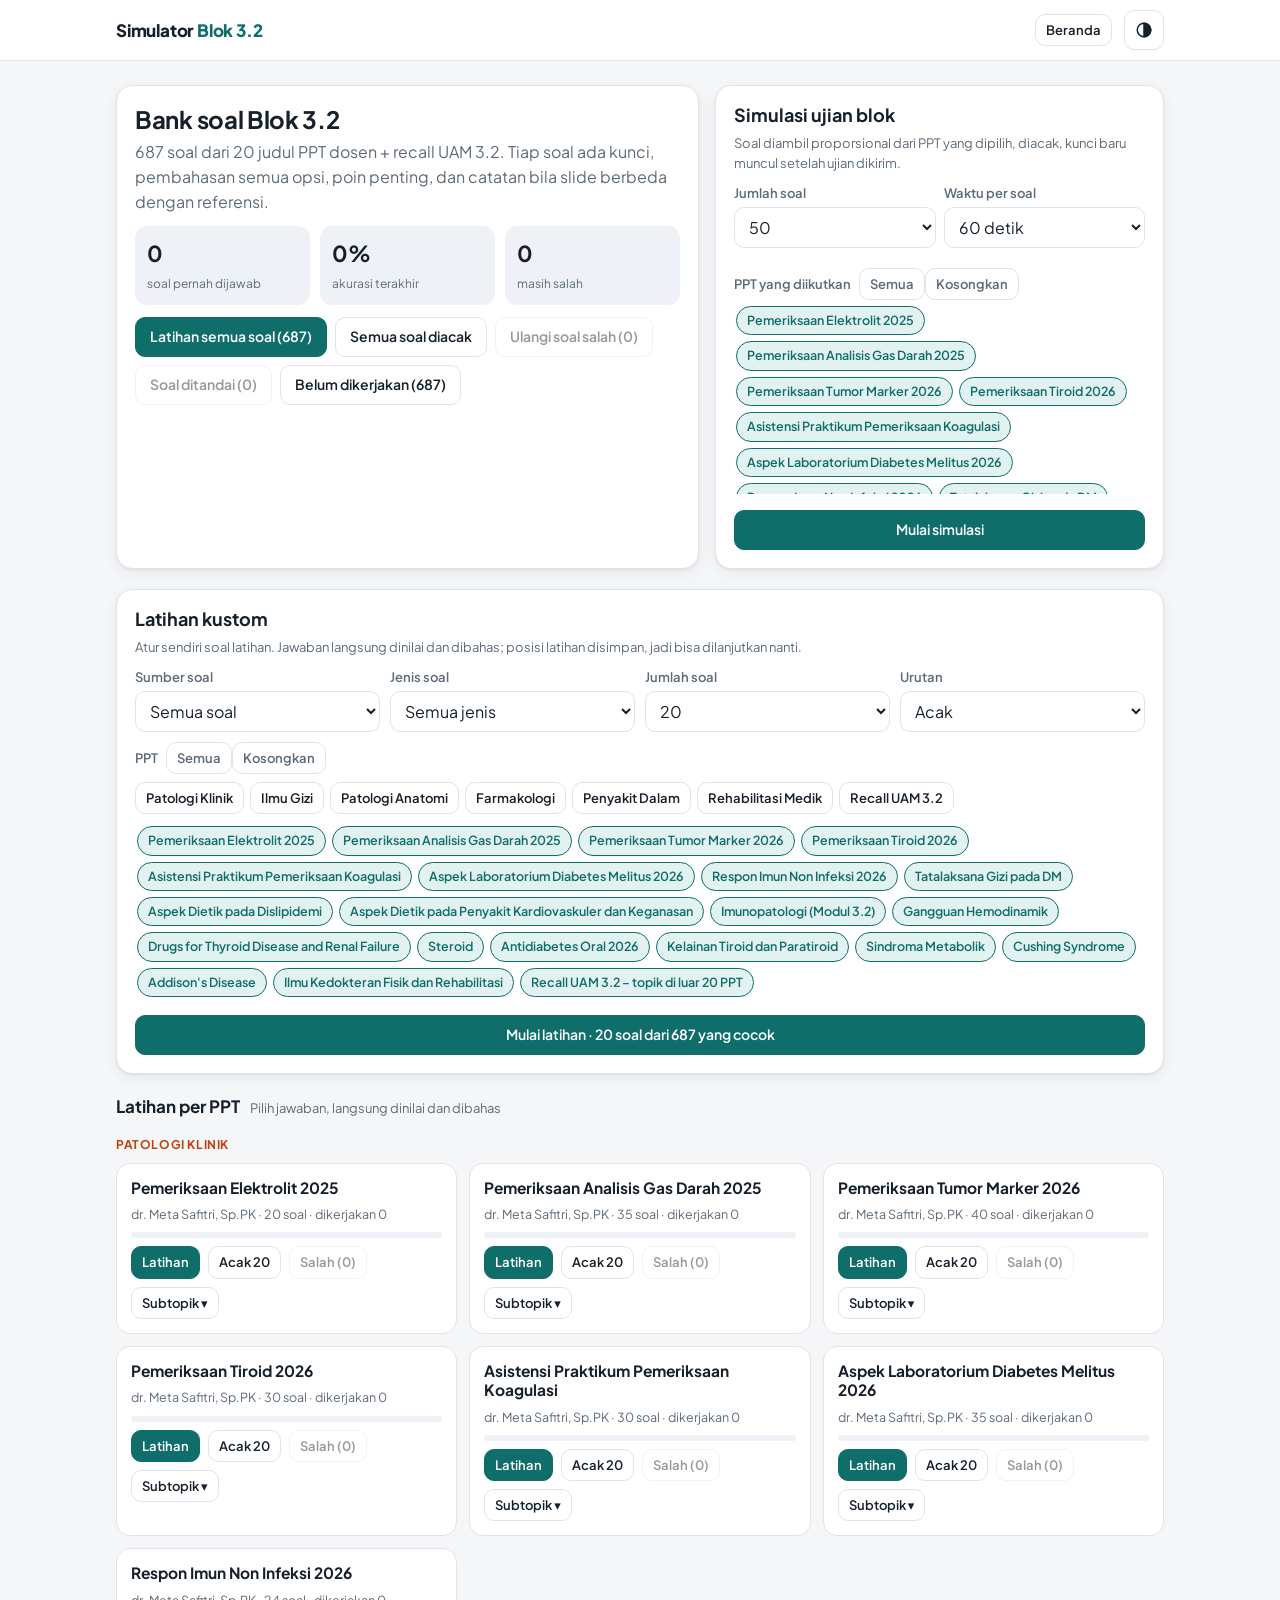
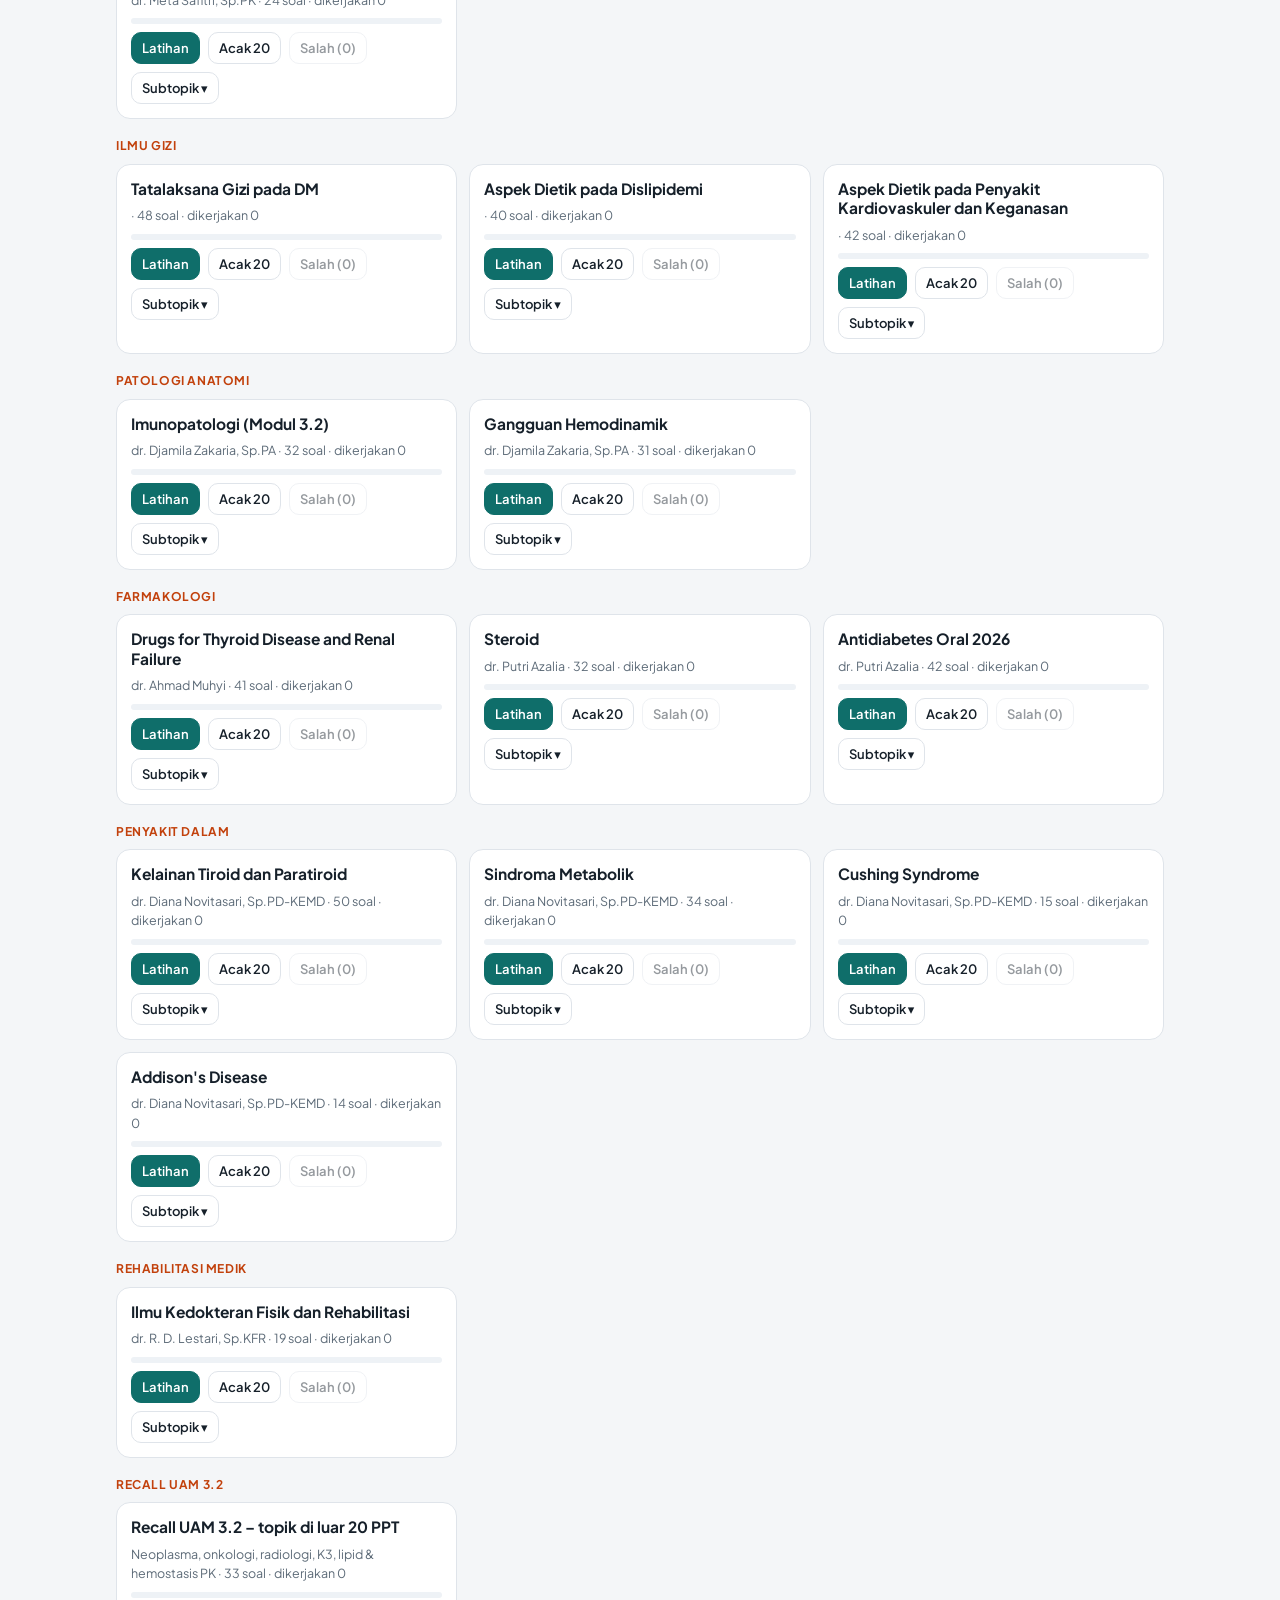
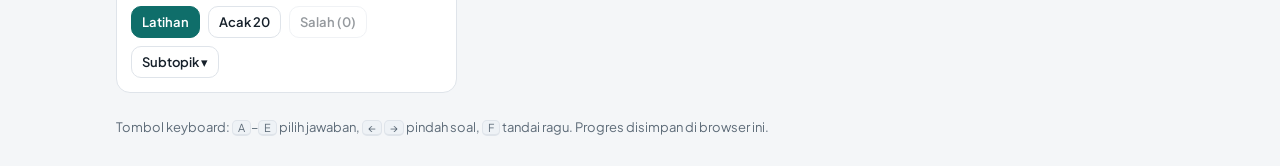
==== commit 8f445d6e: "Simulator utama: latihan kustom, latihan semua soal, lanjutkan sesi latihan Panel Latihan kustom (fi" ====
--- a/index.html
+++ b/index.html
@@ -60,6 +60,10 @@
 .chips{display:flex;flex-wrap:wrap;gap:6px;max-height:190px;overflow:auto;padding:2px}
 .chip{border:1px solid var(--line);border-radius:999px;padding:4px 10px;font-size:12.5px;background:var(--paper);user-select:none}
 .chip.on{background:var(--brand-soft);border-color:var(--brand);color:var(--brand);font-weight:600}
+.lp-grid{display:grid;grid-template-columns:repeat(4,1fr);gap:10px}
+@media (max-width:720px){.lp-grid{grid-template-columns:1fr 1fr}}
+.bag-btns{display:flex;flex-wrap:wrap;gap:6px;margin:4px 0 6px}
+.resume{display:flex;align-items:center;gap:10px;flex-wrap:wrap;background:var(--brand-soft);border:1px solid var(--brand);border-radius:14px;padding:12px 14px;margin:0 0 16px}
 .sect-t{display:flex;align-items:baseline;gap:10px;margin:22px 0 10px}
 .sect-t h2{font-size:17px}
 .grid{display:grid;grid-template-columns:repeat(auto-fill,minmax(300px,1fr));gap:12px}
@@ -193,7 +197,7 @@
   <div class="row" style="justify-content:flex-end;margin-top:16px"><button class="btn" id="mNo">Batal</button><button class="btn pri" id="mYes">Ya</button></div>
 </div></div>
 
-<script type="application/json" id="bank">{"ppts":[{"id":"el","title":"Pemeriksaan Elektrolit 2025","bagian":"Patologi Klinik","dosen":"dr. Meta Safitri, Sp.PK"},{"id":"agd","title":"Pemeriksaan Analisis Gas Darah 2025","bagian":"Patologi Klinik","dosen":"dr. Meta Safitri, Sp.PK"},{"id":"tm","title":"Pemeriksaan Tumor Marker 2026","bagian":"Patologi Klinik","dosen":"dr. Meta Safitri, Sp.PK"},{"id":"tir","title":"Pemeriksaan Tiroid 2026","bagian":"Patologi Klinik","dosen":"dr. Meta Safitri, Sp.PK"},{"id":"koag","title":"Asistensi Praktikum Pemeriksaan Koagulasi","bagian":"Patologi Klinik","dosen":"dr. Meta Safitri, Sp.PK"},{"id":"ldm","title":"Aspek Laboratorium Diabetes Melitus 2026","bagian":"Patologi Klinik","dosen":"dr. Meta Safitri, Sp.PK"},{"id":"rinf","title":"Respon Imun Non Infeksi 2026","bagian":"Patologi Klinik","dosen":"dr. Meta Safitri, Sp.PK"},{"id":"gdm","title":"Tatalaksana Gizi pada DM","bagian":"Ilmu Gizi","dosen":""},{"id":"gdl","title":"Aspek Dietik pada Dislipidemi","bagian":"Ilmu Gizi","dosen":""},{"id":"gkv","title":"Aspek Dietik pada Penyakit Kardiovaskuler dan Keganasan","bagian":"Ilmu Gizi","dosen":""},{"id":"imun","title":"Imunopatologi (Modul 3.2)","bagian":"Patologi Anatomi","dosen":"dr. Djamila Zakaria, Sp.PA"},{"id":"hemo","title":"Gangguan Hemodinamik","bagian":"Patologi Anatomi","dosen":"dr. Djamila Zakaria, Sp.PA"},{"id":"ftr","title":"Drugs for Thyroid Disease and Renal Failure","bagian":"Farmakologi","dosen":"dr. Ahmad Muhyi"},{"id":"ster","title":"Steroid","bagian":"Farmakologi","dosen":"dr. Putri Azalia"},{"id":"ado","title":"Antidiabetes Oral 2026","bagian":"Farmakologi","dosen":"dr. Putri Azalia"},{"id":"ktp","title":"Kelainan Tiroid dan Paratiroid","bagian":"Penyakit Dalam","dosen":"dr. Diana Novitasari, Sp.PD-KEMD"},{"id":"sm","title":"Sindroma Metabolik","bagian":"Penyakit Dalam","dosen":"dr. Diana Novitasari, Sp.PD-KEMD"},{"id":"cush","title":"Cushing Syndrome","bagian":"Penyakit Dalam","dosen":"dr. Diana Novitasari, Sp.PD-KEMD"},{"id":"add","title":"Addison's Disease","bagian":"Penyakit Dalam","dosen":"dr. Diana Novitasari, Sp.PD-KEMD"},{"id":"kfr","title":"Ilmu Kedokteran Fisik dan Rehabilitasi","bagian":"Rehabilitasi Medik","dosen":"dr. R. D. Lestari, Sp.KFR"},{"id":"lain","title":"Recall UAM 3.2 – topik di luar 20 PPT","bagian":"Recall UAM 3.2","dosen":"Neoplasma, onkologi, radiologi, K3, lipid & hemostasis PK"}],"qs":[{"ppt":"el","topik":"Pemeriksaan Elektrolit","s":"Pompa Na⁺/K⁺-ATPase pada membran sel setiap siklusnya memindahkan ion…","o":[["Ca²⁺ keluar sel","Itu kerja pompa Ca²⁺-ATPase.","Ion berbeda."],["Na⁺ dan K⁺ masuk bersama tanpa energi","Itu bukan transpor aktif.","Pompa ini butuh ATP."],["3 Na⁺ keluar sel dan 2 K⁺ masuk sel dengan memakai 1 ATP","Na⁺/K⁺-ATPase menjaga Na⁺ tinggi di ekstrasel dan K⁺ tinggi di intrasel.","Na⁺ dipompa ke ekstrasel, K⁺ ke sitoplasma, ATP → ADP + Pi."],["Cl⁻ masuk bersama Na⁺","Itu kotransporter Na-K-2Cl.","Bukan pompa Na-K."],["3 K⁺ keluar dan 2 Na⁺ masuk","Arah ion terbalik.","Salah."]],"a":2,"p":"Kegagalan pompa Na-K (misalnya deplesi ATP saat iskemia) menyebabkan Na⁺ dan air masuk sel → pembengkakan sel (degenerasi hidropik).","k":"","t":"","n":"","tag":"","src":"elektrolit-agd-teks","id":1},{"ppt":"el","topik":"Pemeriksaan Elektrolit","s":"Pernyataan yang benar tentang distribusi cairan tubuh adalah…","o":[["Cairan intraseluler sekitar 40% BB, ekstraseluler sekitar 20% BB (interstisial 15%, plasma 5%)","intraseluler 2/3, ekstraseluler 1/3 cairan tubuh.","Total cairan tubuh sekitar 60% BB."],["Kation utama intrasel adalah Na⁺","Kation utama intrasel adalah K⁺.","Salah."],["Plasma merupakan kompartemen terbesar","Plasma hanya sekitar 5% BB.","Salah."],["Cairan ekstraseluler lebih banyak dari intraseluler","Kebalikannya.","Salah."],["Cairan interstisial sekitar 40% BB","Interstisial sekitar 15% BB.","Salah."]],"a":0,"p":"Elektrolit utama ekstrasel: Na⁺, Cl⁻, HCO3⁻. Intrasel: K⁺, fosfat, protein.","k":"","t":"","n":"","tag":"","src":"elektrolit-agd-teks","id":2},{"ppt":"el","topik":"Pemeriksaan Elektrolit","s":"Na⁺, K⁺, dan Cl⁻ adalah elektrolit utama tubuh. Elektrolit yang merupakan kation utama cairan ekstraseluler, diatur oleh ginjal, dan berperan penting mengatur tekanan osmotik adalah…","o":[["Natrium (Na⁺)","Kation utama ekstrasel; penentu utama osmolalitas plasma.","Sesuai slide."],["Kalium (K⁺)","Kation utama intrasel.","Tidak sesuai."],["Kalsium (Ca²⁺)","Berperan pada tulang, kontraksi otot, pembekuan.","Bukan kation utama ekstrasel."],["Klorida (Cl⁻)","Anion utama ekstrasel.","Bukan kation."],["Magnesium (Mg²⁺)","Kofaktor enzim, sebagian besar intrasel.","Tidak sesuai."]],"a":0,"p":"Fungsi Na⁺ lain: mengatur volume darah, impuls saraf, kontraksi otot, keseimbangan asam basa.","k":"","t":"","n":"","tag":"","src":"elektrolit-agd-teks","id":3},{"ppt":"el","topik":"Pemeriksaan Elektrolit","s":"Elektrolit yang merupakan kation utama intraseluler, berperan pada metabolisme sel serta memengaruhi fungsi neuromuskular dan jantung adalah…","o":[["Bikarbonat (HCO3⁻)","Anion penyangga ekstrasel.","Tidak sesuai."],["Kalium (K⁺)","Kation utama intrasel; menentukan potensial membran istirahat.","Gangguan kadar K⁺ cepat mengganggu irama jantung."],["Natrium (Na⁺)","Kation utama ekstrasel.","Tidak sesuai."],["Klorida (Cl⁻)","Anion ekstrasel.","Tidak sesuai."],["Kalsium (Ca²⁺)","Kation ekstrasel.","Tidak sesuai."]],"a":1,"p":"Hipokalemia: kelemahan otot, kram, aritmia. Hiperkalemia: aritmia hingga henti jantung.","k":"","t":"","n":"","tag":"","src":"elektrolit-agd-teks","id":4},{"ppt":"el","topik":"Pemeriksaan Elektrolit","s":"Anion utama ekstraseluler yang berperan menjaga netralitas serum, keseimbangan asam basa, dan pembentukan HCl di lambung adalah…","o":[["Natrium (Na⁺)","Kation.","Tidak sesuai."],["Bikarbonat (HCO3⁻)","Anion ekstrasel kedua terbanyak, penyangga utama.","Bukan anion utama yang membentuk HCl."],["Fosfat","Anion utama intrasel.","Tidak sesuai."],["Sulfat","Anion minor.","Tidak sesuai."],["Klorida (Cl⁻)","Anion utama ekstrasel.","Sesuai slide."]],"a":4,"p":"Kehilangan HCl karena muntah menyebabkan hipokloremia dan alkalosis metabolik.","k":"","t":"","n":"","tag":"","src":"elektrolit-agd-teks","id":5},{"ppt":"el","topik":"Pemeriksaan Elektrolit","s":"Pemeriksaan elektrolit serum termasuk tes yang paling sering diminta di IGD dan ICU. Metode yang paling banyak digunakan untuk mengukur Na⁺ dan K⁺ saat ini adalah…","o":[["Fotometri nyala (flame photometry)","Metode lama untuk Na dan K.","Kini jarang dipakai."],["Mikroskopis","Tidak dipakai untuk elektrolit.","Tidak sesuai."],["Spektrofotometri","Ada untuk elektrolit tertentu.","Bukan yang paling banyak."],["Titrasi","Metode lama untuk klorida.","Tidak lazim lagi."],["Ion-selective electrode (ISE)","Metode potensiometri yang cepat, sederhana, murah, dan akurat.","Dipakai di laboratorium maupun POCT."]],"a":4,"p":"ISE juga dipakai untuk Cl⁻ dan ion terionisasi lain seperti Ca²⁺.","k":"","t":"","n":"","tag":"","src":"elektrolit-agd-teks","id":6},{"ppt":"el","topik":"Pemeriksaan Elektrolit","s":"Prinsip kerja pengukuran elektrolit dengan ion-selective electrode (ISE) adalah…","o":[["Potensiometri: mengukur beda potensial antara elektroda indikator (kerja) dan elektroda referensi yang sebanding dengan aktivitas ion","ISE mengubah aktivitas ion spesifik dalam larutan menjadi potensial listrik.","Membran elektroda selektif terhadap ion tertentu."],["Menghitung jumlah ion di bawah mikroskop","Tidak mungkin dilakukan.","Tidak sesuai."],["Mengukur serapan cahaya oleh larutan","Prinsip spektrofotometri.","Tidak sesuai."],["Mengukur kekeruhan larutan","Prinsip turbidimetri.","Tidak sesuai."],["Mengukur warna nyala api","Prinsip fotometri nyala.","Tidak sesuai."]],"a":0,"p":"ISE memakai dua elektroda: elektroda kerja (indikator) dan elektroda referensi.","k":"","t":"","n":"","tag":"","src":"elektrolit-agd-teks","id":7},{"ppt":"el","topik":"Pemeriksaan Elektrolit","s":"Alat point-of-care (POCT) dan blood gas analyzer mengukur elektrolit langsung dari sampel tanpa pengenceran. Metode yang dipakai alat ini adalah…","o":[["Fotometri nyala","Metode lama.","Tidak sesuai."],["Kolorimetri","Metode optik.","Tidak sesuai."],["Elektroforesis","Untuk memisahkan protein.","Tidak sesuai."],["ISE langsung (direct ISE)","Sampel dibawa ke permukaan elektroda tanpa pengenceran; mengukur aktivitas ion dalam air plasma.","Dipakai pada POCT dan blood gas analyzer."],["ISE tidak langsung (indirect ISE)","Ada tahap prapengenceran 1:20 atau lebih; dipakai autoanalyzer kimia.","Tidak sesuai."]],"a":3,"p":"Direct ISE bisa memakai darah utuh, serum, atau plasma; waktu analisis sekitar 60 detik.","k":"","t":"","n":"","tag":"","src":"elektrolit-agd-teks","id":8},{"ppt":"el","topik":"Pemeriksaan Elektrolit","s":"Analyzer kimia otomatis berkapasitas besar (high-throughput) di laboratorium sentral umumnya mengukur elektrolit dengan…","o":[["ISE langsung tanpa pengenceran","Dipakai POCT dan blood gas analyzer.","Tidak sesuai."],["Mikroskop elektron","Tidak dipakai untuk elektrolit.","Tidak sesuai."],["Uji strip urin","Untuk urinalisis.","Tidak sesuai."],["ISE tidak langsung, dengan prapengenceran sampel sekitar 1:20 (20–30 kali) memakai buffer berkekuatan ion tinggi","Mengukur elektrolit dalam volume plasma total; butuh sampel sedikit.","Sesuai slide."],["Titrasi manual","Tidak lazim lagi.","Tidak sesuai."]],"a":3,"p":"Karena metodenya berbeda, hasil direct dan indirect ISE sebaiknya tidak dipakai bergantian, terutama di IGD.","k":"","t":"","n":"","tag":"","src":"elektrolit-agd-teks","id":9},{"ppt":"el","topik":"Pemeriksaan Elektrolit","s":"Pasien dengan hiperlipidemia berat dan paraproteinemia (mieloma) mendapat hasil Na⁺ 128 mmol/L dengan analyzer ISE tidak langsung, sedangkan osmolalitas serumnya normal. Keadaan ini disebut…","o":[["Hipernatremia","Na > 145–150 mmol/L.","Tidak sesuai."],["Hiponatremia hipotonik sejati","Na di air plasma benar-benar rendah dengan osmolalitas rendah.","Osmolalitas pasien normal."],["Hiperkalemia palsu","Terjadi pada hemolisis.","Ion berbeda."],["Pseudohiponatremia","Hiponatremia palsu karena fase padat (lipid/protein) plasma bertambah sehingga air plasma yang terukur per volume berkurang pada metode indirect ISE.","Na dalam air plasma sebenarnya normal."],["Hipokloremia","Cl rendah.","Tidak sesuai."]],"a":3,"p":"Air plasma normal sekitar 93%, sisanya lipid dan protein. Bila fase padat naik, indirect ISE (yang mengencerkan plasma total) memberi hasil palsu rendah; direct ISE tidak terpengaruh.","k":"","t":"","n":"","tag":"","src":"elektrolit-agd-teks","id":10},{"ppt":"el","topik":"Pemeriksaan Elektrolit","s":"Perhatikan hasil laboratorium berikut.<div class=\"lab\"><div class=\"lab-t\">HASIL PEMERIKSAAN ELEKTROLIT SERUM<\/div><div class=\"lab-i\">Pasien: Ny. S, 32 th · tanpa keluhan, EKG normal<\/div><table class=\"t22\"><tr><th>Parameter<\/th><th>Hasil<\/th><th>Satuan<\/th><th>Rujukan<\/th><\/tr><tr><td>Natrium<\/td><td>139<\/td><td>mmol/L<\/td><td>136–145<\/td><\/tr><tr><td>Kalium<\/td><td><b class=\"fl\">6,9 H<\/b><\/td><td>mmol/L<\/td><td>3,5–5,1<\/td><\/tr><tr><td>Klorida<\/td><td>101<\/td><td>mmol/L<\/td><td>98–107<\/td><\/tr><\/table><div class=\"lab-n\">Catatan analis: serum tampak merah muda (hemolisis +2)<\/div><\/div>Penjelasan paling mungkin untuk kadar kalium pasien ini adalah…","o":[["Gagal ginjal akut","Bisa menyebabkan hiperkalemia sejati.","Tidak ada data klinis."],["Pseudohiponatremia","Gangguan pengukuran Na.","Na pasien normal."],["Hiperkalemia berat yang perlu terapi segera","Butuh konfirmasi klinis dan EKG.","Klinis tidak mendukung; ulangi sampel tanpa hemolisis."],["Hipokalemia","K rendah.","Tidak sesuai."],["Hiperkalemia palsu (pseudohiperkalemia) akibat hemolisis sampel","Eritrosit yang pecah melepaskan K⁺ intrasel ke serum.","Pasien tanpa keluhan, EKG normal, dan sampel hemolisis."]],"a":4,"p":"Slide: hindari hemolisis karena menyebabkan K⁺ palsu tinggi. Pisahkan serum dari sel secepatnya; analisis dalam 1–2 jam.","k":"","t":"","n":"","tag":"","src":"elektrolit-agd-teks","id":11},{"ppt":"el","topik":"Pemeriksaan Elektrolit","s":"Bila pemeriksaan elektrolit harus memakai plasma (bukan serum), antikoagulan yang dianjurkan adalah…","o":[["Natrium fluorida","Menambah Na⁺; untuk glukosa.","Tidak sesuai."],["Natrium sitrat","Menambah Na⁺ dan mengencerkan.","Tidak sesuai."],["Natrium heparin","Menambah Na⁺ ke sampel.","Hasil Na palsu tinggi."],["Lithium heparin atau amonium heparin","Tidak menambah Na⁺ atau K⁺ ke sampel.","Sesuai slide."],["K2EDTA","Menambah K⁺ ke sampel.","Hasil K palsu sangat tinggi."]],"a":3,"p":"Kontaminasi EDTA (tabung ungu diisi sebelum tabung kimia) adalah penyebab klasik hiperkalemia dan hipokalsemia palsu.","k":"","t":"","n":"","tag":"","src":"elektrolit-agd-teks","id":12},{"ppt":"el","topik":"Pemeriksaan Elektrolit","s":"Penyimpanan sampel elektrolit yang benar menurut materi adalah…","o":[["Na⁺ dan K⁺ stabil dalam serum minimal 1 minggu pada 2–8°C; darah utuh yang belum dipisah sebaiknya tidak didinginkan","Pendinginan darah utuh menghambat pompa Na-K sehingga K⁺ keluar dari eritrosit.","Sesuai slide sample storage."],["Sampel urin disimpan pada suhu 37°C","Urin disimpan pada 2–8°C.","Salah."],["Darah utuh harus segera dimasukkan kulkas","Justru meningkatkan pelepasan K⁺ dari eritrosit.","Salah."],["Serum hanya stabil 10 menit","Terlalu singkat.","Salah."],["Klorida harus dibekukan","Klorida stabil 1 minggu pada 2–30°C.","Salah."]],"a":0,"p":"Prinsip: periksa secepatnya (idealnya 1–2 jam), pisahkan serum dari sel.","k":"","t":"","n":"","tag":"","src":"elektrolit-agd-teks","id":13},{"ppt":"el","topik":"Pemeriksaan Elektrolit","s":"Perhatikan hasil laboratorium berikut.<div class=\"lab\"><div class=\"lab-t\">HASIL PEMERIKSAAN ELEKTROLIT SERUM<\/div><div class=\"lab-i\">Pasien: Tn. K, 75 th · penghuni panti wreda, lemas dan bingung<\/div><table class=\"t22\"><tr><th>Parameter<\/th><th>Hasil<\/th><th>Satuan<\/th><th>Rujukan<\/th><\/tr><tr><td>Natrium<\/td><td><b class=\"fl\">128 L<\/b><\/td><td>mmol/L<\/td><td>136–145<\/td><\/tr><tr><td>Kalium<\/td><td>4,0<\/td><td>mmol/L<\/td><td>3,5–5,1<\/td><\/tr><tr><td>Klorida<\/td><td><b class=\"fl\">95 L<\/b><\/td><td>mmol/L<\/td><td>98–107<\/td><\/tr><\/table><\/div>Gangguan elektrolit utama pada pasien ini adalah…","o":[["Hipernatremia","Na > 145–150 mmol/L.","Tidak sesuai."],["Hiperkloremia","Cl > 106 mmol/L.","Cl justru rendah."],["Hiperkalemia","K > 5,5 mmol/L.","K normal."],["Hipokalemia","K < 3,5 mmol/L.","K normal."],["Hiponatremia","Na serum < 135 mmol/L.","Tersering pada pasien rawat inap; gejala neurologis seperti bingung."]],"a":4,"p":"Slide: prevalensi hiponatremia sekitar 1% di panti wreda, 18% rawat inap akut, 30% di ICU. Hiponatremia ringan-kronik sering tanpa gejala atau dengan gejala neurologis dan GI.","k":"","t":"","n":"","tag":"","src":"elektrolit-agd-teks","id":14},{"ppt":"el","topik":"Pemeriksaan Elektrolit","s":"Perhatikan hasil laboratorium berikut.<div class=\"lab\"><div class=\"lab-t\">HASIL PEMERIKSAAN ELEKTROLIT SERUM<\/div><div class=\"lab-i\">Pasien: An. R, 2 th · diare cair 3 hari, rewel, haus<\/div><table class=\"t22\"><tr><th>Parameter<\/th><th>Hasil<\/th><th>Satuan<\/th><th>Rujukan<\/th><\/tr><tr><td>Natrium<\/td><td><b class=\"fl\">154 H<\/b><\/td><td>mmol/L<\/td><td>136–145<\/td><\/tr><tr><td>Kalium<\/td><td>3,9<\/td><td>mmol/L<\/td><td>3,5–5,1<\/td><\/tr><tr><td>Klorida<\/td><td><b class=\"fl\">112 H<\/b><\/td><td>mmol/L<\/td><td>98–107<\/td><\/tr><\/table><\/div>Interpretasi yang paling tepat adalah…","o":[["Hipokloremia","Cl rendah.","Tidak sesuai."],["Pseudohiponatremia","Hasil Na palsu rendah.","Tidak sesuai."],["Hiponatremia","Na rendah.","Tidak sesuai."],["Hipernatremia disertai hiperkloremia, sesuai dehidrasi","Na > 150 (batas slide) dan Cl > 106; kehilangan air lebih banyak dari garam.","Slide: hiperkloremia dapat terjadi pada dehidrasi dan diare berat."],["Hiperkalemia","K tinggi.","K normal."]],"a":3,"p":"Slide mendefinisikan hipernatremia > 150 mEq/L (literatur lain > 145). Insidensnya lebih jarang (0,3–8,9% pasien rawat inap).","k":"","t":"","n":"","tag":"","src":"elektrolit-agd-teks","id":15},{"ppt":"el","topik":"Pemeriksaan Elektrolit","s":"Perhatikan hasil laboratorium berikut.<div class=\"lab\"><div class=\"lab-t\">HASIL PEMERIKSAAN ELEKTROLIT SERUM<\/div><div class=\"lab-i\">Pasien: Tn. B, 60 th · gagal ginjal kronik, lemas, berdebar<\/div><table class=\"t22\"><tr><th>Parameter<\/th><th>Hasil<\/th><th>Satuan<\/th><th>Rujukan<\/th><\/tr><tr><td>Natrium<\/td><td>136<\/td><td>mmol/L<\/td><td>136–145<\/td><\/tr><tr><td>Kalium<\/td><td><b class=\"fl\">7,0 H<\/b><\/td><td>mmol/L<\/td><td>3,5–5,1<\/td><\/tr><tr><td>Klorida<\/td><td>104<\/td><td>mmol/L<\/td><td>98–107<\/td><\/tr><\/table><div class=\"lab-n\">Sampel tidak hemolisis<\/div><\/div>Menurut definisi European Resuscitation Council (ERC), kadar kalium pasien tergolong…","o":[["Hiperkalemia berat (> 6,5 mmol/L)","ERC: hiperkalemia > 5,5 mmol/L; berat > 6,5 mmol/L.","K 7,0 pada gagal ginjal, sampel tidak hemolisis = hiperkalemia sejati berat."],["Hiperkalemia ringan","Di atas 5,5 tapi ≤ 6,5.","K pasien lebih tinggi."],["Hipokalemia","K < 3,5.","Tidak sesuai."],["Normal","K 3,5–5,1.","Tidak sesuai."],["Pseudohiperkalemia","Karena hemolisis.","Sampel tidak hemolisis."]],"a":0,"p":"Hiperkalemia dapat terjadi pada hipoksia, sepsis, gagal jantung, dan gagal ginjal. Keterlambatan tata laksana mengancam nyawa.","k":"","t":"","n":"","tag":"","src":"elektrolit-agd-teks","id":16},{"ppt":"el","topik":"Pemeriksaan Elektrolit","s":"Pasien gagal ginjal kronik dengan kalium 7,0 mmol/L. Pemeriksaan EKG dilakukan. Gambaran EKG yang khas pada keadaan ini adalah…","o":[["Interval QT memanjang karena hipokalsemia","Hipokalsemia memperpanjang segmen ST/QT.","Tidak sesuai."],["Gelombang delta","Khas sindrom WPW.","Tidak sesuai."],["Gelombang U menonjol","Khas hipokalemia.","Tidak sesuai."],["Gelombang T mendatar atau terbalik","Khas hipokalemia.","Tidak sesuai."],["Gelombang T tinggi dan runcing (peaked/tall T)","Tanda paling awal hiperkalemia.","Tanda paling khas."]],"a":4,"p":"Progresi hiperkalemia: T runcing → PR memanjang dan P mendatar → QRS melebar → pola sine wave → fibrilasi ventrikel/asistol.","k":"","t":"","n":"","tag":"","src":"elektrolit-agd-teks","id":17},{"ppt":"el","topik":"Pemeriksaan Elektrolit","s":"Perhatikan hasil laboratorium berikut.<div class=\"lab\"><div class=\"lab-t\">HASIL PEMERIKSAAN ELEKTROLIT SERUM<\/div><div class=\"lab-i\">Pasien: Ny. D, 40 th · muntah berulang 4 hari (stenosis pilorus)<\/div><table class=\"t22\"><tr><th>Parameter<\/th><th>Hasil<\/th><th>Satuan<\/th><th>Rujukan<\/th><\/tr><tr><td>Natrium<\/td><td>138<\/td><td>mmol/L<\/td><td>136–145<\/td><\/tr><tr><td>Kalium<\/td><td><b class=\"fl\">3,2 L<\/b><\/td><td>mmol/L<\/td><td>3,5–5,1<\/td><\/tr><tr><td>Klorida<\/td><td><b class=\"fl\">85 L<\/b><\/td><td>mmol/L<\/td><td>98–107<\/td><\/tr><\/table><\/div>Kelainan klorida pada pasien ini paling sesuai dengan…","o":[["Hipokloremia akibat kehilangan HCl lambung karena muntah (gangguan saluran cerna)","Slide: hipokloremia (< 96 mEq/L) terjadi pada gangguan GI dan ginjal.","Muntah berulang membuang HCl."],["Hiperkloremia karena dehidrasi","Cl tinggi.","Cl pasien rendah."],["Hiperkloremia karena sindrom Cushing","Cl tinggi.","Tidak sesuai."],["Pseudohiponatremia","Gangguan pengukuran Na.","Tidak sesuai."],["Kadar klorida normal","Normal 98–107.","Cl 85 rendah."]],"a":0,"p":"Muntah juga menyebabkan alkalosis metabolik hipokloremik dan hipokalemia.","k":"","t":"","n":"","tag":"","src":"elektrolit-agd-teks","id":18},{"ppt":"el","topik":"Pemeriksaan Elektrolit","s":"Berdasarkan slide, keadaan yang dapat menyebabkan hiperkloremia (> 106 mEq/L) adalah…","o":[["Dehidrasi, sindrom Cushing, hiperaldosteronisme, diare berat, asidosis respiratorik","Daftar penyebab hiperkloremia di slide.","Jawaban yang sesuai materi."],["Gagal jantung dengan retensi air","Cenderung dilusi.","Tidak sesuai."],["Overhidrasi","Mengencerkan Cl (hipokloremia).","Tidak sesuai."],["Pemakaian diuretik loop jangka lama","Cenderung hipokloremia.","Tidak sesuai."],["Muntah berulang","Menyebabkan hipokloremia.","Tidak sesuai."]],"a":0,"p":"Diare berat membuang HCO3⁻ sehingga Cl⁻ ditahan (asidosis metabolik hiperkloremik, anion gap normal).","k":"","t":"","n":"","tag":"","src":"elektrolit-agd-teks","id":19},{"ppt":"el","topik":"Pemeriksaan Elektrolit","s":"Nilai rujukan kalium plasma dewasa di slide adalah 3,5–5,1 mmol/L. Pasien dengan kadar kalium 3,1 mmol/L dan keluhan kelemahan otot serta kram tergolong…","o":[["Hipokloremia","Gangguan klorida.","Tidak sesuai."],["Normokalemia","3,5–5,1 mmol/L.","Tidak sesuai."],["Hiponatremia","Gangguan natrium.","Tidak sesuai."],["Hipokalemia","K di bawah rujukan 3,5 mmol/L.","Gejala sesuai tabel fungsi K⁺ (too little: kelemahan otot, kram, aritmia)."],["Hiperkalemia","K di atas 5,1 mmol/L.","Tidak sesuai."]],"a":3,"p":"Nilai rujukan di slide: Na 136–145, K 3,5–5,1, Cl 98–107, HCO3⁻ 22–28 mmol/L.","k":"","t":"","n":"","tag":"","src":"elektrolit-agd-teks","id":20},{"ppt":"agd","topik":"Analisis Gas Darah","s":"Analisis gas darah arteri merupakan standar baku untuk menentukan…","o":[["Status gizi pasien","Bukan tujuan AGD.","Tidak sesuai."],["Kadar glukosa darah","Pemeriksaan kimia darah.","Tidak sesuai."],["Status asam basa, ventilasi, dan oksigenasi pasien","Definisi AGD di slide.","Jawaban paling lengkap."],["Jumlah sel darah","Hematologi rutin.","Tidak sesuai."],["Fungsi pembekuan darah","Pemeriksaan PT/APTT.","Tidak sesuai."]],"a":2,"p":"Indikasi AGD: menegakkan diagnosis (gagal napas, hiperventilasi, asidosis/alkalosis), menilai beratnya kondisi, monitoring terapi.","k":"","t":"","n":"","tag":"","src":"elektrolit-agd-teks","id":21},{"ppt":"agd","topik":"Analisis Gas Darah","s":"Perhatikan hasil AGD berikut.<div class=\"lab\"><div class=\"lab-t\">HASIL ANALISIS GAS DARAH ARTERI<\/div><div class=\"lab-i\">Pasien: Tn. H, 62 th · sesak berat di IGD<\/div><table class=\"t22\"><tr><th>Parameter<\/th><th>Hasil<\/th><th>Satuan<\/th><th>Rujukan<\/th><\/tr><tr><td>pH<\/td><td><b class=\"fl\">7,18 L<\/b><\/td><td><\/td><td>7,35–7,45<\/td><\/tr><tr><td>pCO2<\/td><td><b class=\"fl\">58 H<\/b><\/td><td>mmHg<\/td><td>35–45<\/td><\/tr><tr><td>HCO3-<\/td><td><b class=\"fl\">14 L<\/b><\/td><td>mmol/L<\/td><td>22–26<\/td><\/tr><tr><td>PaO2<\/td><td><b class=\"fl\">52 L<\/b><\/td><td>mmHg<\/td><td>80–100<\/td><\/tr><tr><td>BE<\/td><td><b class=\"fl\">−12 L<\/b><\/td><td>mmol/L<\/td><td>−2 s.d. +2<\/td><\/tr><\/table><\/div>Berdasarkan materi, parameter yang menunjukkan kondisi pasien berat adalah…","o":[["HCO3⁻ 22–26","Normal.","Tidak sesuai."],["PaO2 < 8 kPa (60 mmHg), PaCO2 meningkat, BE < −10 atau HCO3⁻ < 15, dan pH < 7,25","Empat parameter beratnya kondisi di slide.","Semua terpenuhi pada pasien ini."],["pH 7,35–7,45","Nilai normal.","Tidak sesuai."],["BE −2 sampai +2","Normal.","Tidak sesuai."],["PaO2 > 100 mmHg","Hiperoksemia, bukan tanda berat.","Tidak sesuai."]],"a":1,"p":"8 kPa ≈ 60 mmHg. H⁺ > 55 nmol/L setara pH < 7,25.","k":"","t":"","n":"","tag":"","src":"elektrolit-agd-teks","id":22},{"ppt":"agd","topik":"Analisis Gas Darah","s":"Sebelum pungsi arteri radialis, pemeriksa menekan arteri radialis dan ulnaris, pasien mengepal lalu membuka tangan hingga telapak pucat, kemudian tekanan pada arteri ulnaris dilepas. Tujuan pemeriksaan ini adalah…","o":[["Menilai fragilitas kapiler","Uji Rumple-Leede.","Tidak sesuai."],["Menilai refleks fisiologis","Pemeriksaan neurologis.","Tidak sesuai."],["Menilai sirkulasi kolateral arteri ulnaris (uji Allen)","Bila arteri radialis cedera, tangan tetap mendapat darah dari ulnaris.","Sirkulasi kolateral yang tidak adekuat adalah kontraindikasi."],["Menentukan golongan darah","Pemeriksaan serologi.","Tidak sesuai."],["Menilai kekuatan otot tangan","Pemeriksaan neuromuskular.","Tidak sesuai."]],"a":2,"p":"Cara: tekan arteri radialis dan ulnaris, pasien mengepal lalu membuka (telapak pucat), lepaskan ulnaris; warna kembali < 5–15 detik = kolateral baik.","k":"","t":"","n":"","tag":"","src":"elektrolit-agd-teks","id":23},{"ppt":"agd","topik":"Analisis Gas Darah","s":"Kontraindikasi pengambilan darah arteri untuk AGD menurut materi adalah…","o":[["Pasien gagal napas","Justru indikasi.","Tidak sesuai."],["Terapi antikoagulan dosis sedang sampai tinggi","Risiko perdarahan dan hematom di lokasi pungsi.","Sesuai slide (juga sirkulasi kolateral tidak adekuat)."],["Pasien ketoasidosis diabetik","Indikasi AGD.","Tidak sesuai."],["Pasien hiperkapnia kronik yang mendapat O2","Indikasi evaluasi terapi.","Tidak sesuai."],["Pasien dengan ventilator","Indikasi monitoring.","Tidak sesuai."]],"a":1,"p":"Kontraindikasi lain: lokasi pascaoperasi atau prosedur tertentu, penyakit/infeksi di sekitar lokasi pengambilan, gangguan pembekuan.","k":"","t":"","n":"","tag":"","src":"elektrolit-agd-teks","id":24},{"ppt":"agd","topik":"Analisis Gas Darah","s":"Lokasi yang paling sering dipakai untuk pungsi arteri adalah…","o":[["Arteri karotis","Tidak dipakai untuk AGD.","Berbahaya."],["Arteri radialis","Superfisial, mudah diraba, ada kolateral ulnaris.","Sesuai slide (biasanya a. radialis)."],["Arteri brakialis","Alternatif.","Bukan pilihan pertama."],["Vena kubiti","Untuk darah vena.","Bukan pungsi arteri."],["Arteri femoralis","Alternatif bila radialis tidak bisa.","Bukan pilihan pertama."]],"a":1,"p":"Darah kapiler dipakai pada neonatus; darah vena untuk penilaian cepat atau status metabolik (misalnya pasien KAD).","k":"","t":"","n":"","tag":"","src":"elektrolit-agd-teks","id":25},{"ppt":"agd","topik":"Analisis Gas Darah","s":"Cara penusukan yang benar adalah…","o":[["Jarum ditusukkan di antara dua jari dengan sudut 45° mengarah ke jantung, darah dibiarkan mengalir sendiri tanpa diaspirasi","Tekanan arteri mengisi spuit sendiri.","Sesuai slide pengambilan sampel."],["Sudut 90° menjauhi jantung lalu diaspirasi kuat","Teknik keliru.","Salah."],["Diaspirasi kuat agar cepat","Aspirasi kuat menarik udara dan menyebabkan hemolisis.","Salah."],["Sudut 15° seperti pungsi vena dengan tourniquet","Teknik pungsi vena.","Salah."],["Ditusuk tanpa meraba arteri","Arteri harus diraba dulu.","Salah."]],"a":0,"p":"Setelah jarum dicabut, ujung ditusukkan ke karet penutup (cegah udara masuk) dan bekas tusukan ditekan kapas kering sampai darah berhenti.","k":"","t":"","n":"","tag":"","src":"elektrolit-agd-teks","id":26},{"ppt":"agd","topik":"Analisis Gas Darah","s":"Penggunaan heparin cair pada spuit yang benar adalah…","o":[["Tidak perlu heparin","Darah membeku.","Tidak bisa diperiksa."],["Ambil 1 cc heparin lalu keluarkan, sehingga heparin hanya membasahi dinding spuit","Mencegah pembekuan tanpa mengencerkan sampel.","Sesuai slide."],["Spuit diisi penuh heparin","Antikoagulan berlebihan mengencerkan sampel.","pCO2 terukur palsu turun."],["Memakai sitrat","Untuk koagulasi.","Mengencerkan sampel."],["Memakai EDTA","Untuk hematologi.","Mengubah pH."]],"a":1,"p":"Banyak sentra kini memakai spuit AGD khusus berisi heparin kering (lithium heparin).","k":"","t":"","n":"","tag":"","src":"elektrolit-agd-teks","id":27},{"ppt":"agd","topik":"Analisis Gas Darah","s":"Waktu pengambilan sampel AGD untuk melihat respons terapi oksigen adalah…","o":[["Setelah 20 menit terapi oksigen","Memberi waktu keseimbangan gas darah.","Sesuai slide."],["Setelah pasien berolahraga berat","Justru harus dihindari aktivitas berat.","Tidak sesuai."],["Hanya saat pasien tidur","Tidak ada aturan khusus.","Tidak sesuai."],["Segera setelah oksigen dipasang","Belum mencerminkan respons.","Terlalu cepat."],["Setelah 24 jam","Terlalu lama untuk menilai respons akut.","Tidak sesuai."]],"a":0,"p":"Pada keadaan darurat, sampel diambil sesegera mungkin; pemantauan rutin bisa tiap pagi.","k":"","t":"","n":"","tag":"","src":"elektrolit-agd-teks","id":28},{"ppt":"agd","topik":"Analisis Gas Darah","s":"Perhatikan hasil AGD berikut.<div class=\"lab\"><div class=\"lab-t\">HASIL ANALISIS GAS DARAH ARTERI<\/div><div class=\"lab-i\">Sampel arteri, spuit tidak ditutup, tampak gelembung udara<\/div><table class=\"t22\"><tr><th>Parameter<\/th><th>Hasil<\/th><th>Satuan<\/th><th>Rujukan<\/th><\/tr><tr><td>pH<\/td><td>7,42<\/td><td><\/td><td>7,35–7,45<\/td><\/tr><tr><td>pCO2<\/td><td>38<\/td><td>mmHg<\/td><td>35–45<\/td><\/tr><tr><td>HCO3-<\/td><td>24<\/td><td>mmol/L<\/td><td>22–26<\/td><\/tr><tr><td>PaO2<\/td><td><b class=\"fl\">128 H<\/b><\/td><td>mmHg<\/td><td>80–100<\/td><\/tr><\/table><\/div>Pasien bernapas udara ruang tanpa oksigen tambahan. Kesalahan pra-analitik yang paling mungkin menjelaskan hasil PaO2 adalah…","o":[["Adanya gelembung udara dalam sampel","Menurut slide, gelembung menurunkan tekanan O2 sampel sehingga alat menyesuaikan dengan meningkatkan nilai PO2; secara fisiologis udara ruang (PO2 sekitar 150 mmHg) menaikkan PO2 sampel.","PaO2 tinggi tidak sesuai dengan pasien tanpa O2."],["Sampel tertukar dengan vena","Darah vena justru PO2 rendah.","Tidak sesuai."],["Antikoagulan berlebihan","Menyebabkan dilusi dan menurunkan pCO2.","Tidak menjelaskan PaO2 tinggi."],["Hemolisis","Lebih memengaruhi kalium.","Tidak sesuai."],["Pasien hiperventilasi","Menurunkan pCO2, PaO2 naik sedikit.","Tidak setinggi itu pada udara ruang."]],"a":0,"p":"Penyebab kesalahan interpretasi AGD di slide: gelembung udara, antikoagulan berlebihan, penundaan pemeriksaan.","k":"","t":"","n":"","tag":"","src":"elektrolit-agd-teks","id":29},{"ppt":"agd","topik":"Analisis Gas Darah","s":"Perhatikan hasil AGD berikut.<div class=\"lab\"><div class=\"lab-t\">HASIL ANALISIS GAS DARAH ARTERI<\/div><div class=\"lab-i\">Spuit diisi heparin cair berlebihan<\/div><table class=\"t22\"><tr><th>Parameter<\/th><th>Hasil<\/th><th>Satuan<\/th><th>Rujukan<\/th><\/tr><tr><td>pH<\/td><td>7,4<\/td><td><\/td><td>7,35–7,45<\/td><\/tr><tr><td>pCO2<\/td><td><b class=\"fl\">28 L<\/b><\/td><td>mmHg<\/td><td>35–45<\/td><\/tr><tr><td>HCO3-<\/td><td><b class=\"fl\">18 L<\/b><\/td><td>mmol/L<\/td><td>22–26<\/td><\/tr><\/table><\/div>Pada pasien tanpa gangguan klinis, pCO2 dan HCO3⁻ terukur rendah. Penyebab pra-analitik yang paling mungkin adalah…","o":[["Antikoagulan (heparin cair) berlebihan sehingga sampel terdilusi dan pCO2 turun","Sesuai tabel kesalahan interpretasi di slide.","Heparin cair juga mengencerkan HCO3⁻."],["Gelembung udara","Terutama menaikkan PO2.","Kurang sesuai."],["Pasien alkalosis respiratorik","pH normal, klinis normal.","Tidak sesuai."],["Sampel disimpan di lemari es","Cara yang benar bila ditunda.","Tidak menyebabkan dilusi."],["Pasien asidosis metabolik","pH pasien normal dan klinis normal.","Tidak sesuai."]],"a":0,"p":"Itulah sebabnya heparin hanya membasahi dinding spuit.","k":"","t":"","n":"","tag":"","src":"elektrolit-agd-teks","id":30},{"ppt":"agd","topik":"Analisis Gas Darah","s":"Sampel AGD tidak dapat langsung diperiksa dan akan ditunda lebih dari 20 menit. Tindakan yang tepat adalah…","o":[["Menghangatkan sampel","Mempercepat metabolisme.","Tidak tepat."],["Menyimpan sampel di lemari es (suhu dingin)","Memperlambat metabolisme sel darah yang mengubah PO2 dan PCO2.","Sesuai slide."],["Membiarkan pada suhu ruang","Dalam 20 menit nilai PO2 dan PCO2 berubah.","Tidak tepat."],["Membuka tutup spuit agar tidak membeku","Udara masuk ke sampel.","Tidak tepat."],["Menambah heparin","Menyebabkan dilusi.","Tidak tepat."]],"a":1,"p":"Slide menulis penyimpanan suhu ruang selama 20 menit meningkatkan nilai PO2 dan PCO2. Secara fisiologis, sel darah yang hidup mengonsumsi O2 dan menghasilkan CO2, sehingga PCO2 naik dan PO2 umumnya turun.","k":"","t":"","n":"Ada perbedaan antara kalimat slide (PO2 naik) dan fisiologi (PO2 turun). Soal ini tidak bergantung pada arah perubahan PO2.","tag":"","src":"elektrolit-agd-teks","id":31},{"ppt":"agd","topik":"Analisis Gas Darah","s":"Metode pemeriksaan yang dipakai alat analisis gas darah modern adalah…","o":[["Metode gasometri dan osmometri","Metode lama.","Tidak dipakai alat modern."],["Metode Sahli","Untuk hemoglobin.","Tidak sesuai."],["Metode Westergren","Untuk LED.","Tidak sesuai."],["Metode penyetimbangan Astrup","Metode lama yang menyetimbangkan sampel dengan gas berkadar CO2 diketahui.","Tidak dipakai alat modern."],["Metode elektroda","Elektroda pH, pCO2 (Severinghaus), dan pO2 (Clark).","Metode yang dipakai alat AGD saat ini."]],"a":4,"p":"Slide menyebut tiga metode: penyetimbangan Astrup, gasometri dan osmometri, elektroda.","k":"","t":"","n":"","tag":"","src":"elektrolit-agd-teks","id":32},{"ppt":"agd","topik":"Analisis Gas Darah","s":"Persamaan Henderson-Hasselbalch menyatakan bahwa pH darah ditentukan oleh…","o":[["Kadar klorida saja","Tidak menentukan pH secara langsung.","Tidak sesuai."],["Kadar oksigen terlarut","Tidak menentukan pH.","Tidak sesuai."],["Perbandingan konsentrasi bikarbonat (HCO3⁻) terhadap asam karbonat (H2CO3), dengan pK sistem bikarbonat 6,1","pH = pK + log [HCO3⁻]/[H2CO3].","Sesuai slide."],["Kadar natrium plasma","Tidak menentukan pH secara langsung.","Tidak sesuai."],["Jumlah hemoglobin saja","Tidak menentukan pH secara langsung.","Tidak sesuai."]],"a":2,"p":"H2CO3 ≈ 0,03 × pCO2, sehingga HCO3⁻ mewakili komponen metabolik dan pCO2 komponen respiratorik.","k":"","t":"","n":"","tag":"","src":"elektrolit-agd-teks","id":33},{"ppt":"agd","topik":"Analisis Gas Darah","s":"Pasangan penyangga dan lokasinya yang benar adalah…","o":[["Hemoglobin di urin","Hemoglobin di dalam eritrosit.","Salah."],["Bikarbonat di intraseluler saja","Bikarbonat penyangga utama ekstrasel.","Salah."],["Bikarbonat (ekstraseluler); fosfat (intraseluler dan urin); protein (intraseluler dan plasma); hemoglobin (eritrosit)","Sesuai slide teori dasar.","Pasangan lengkap dan benar."],["Fosfat di plasma saja","Fosfat terutama intrasel dan urin.","Salah."],["Protein hanya di urin","Protein di intrasel dan plasma.","Salah."]],"a":2,"p":"Penyangga = kombinasi asam lemah atau basa lemah dengan garamnya.","k":"","t":"","n":"","tag":"","src":"elektrolit-agd-teks","id":34},{"ppt":"agd","topik":"Analisis Gas Darah","s":"Pernyataan yang benar tentang peran paru dalam keseimbangan asam basa adalah…","o":[["Hipoventilasi menyebabkan alkalosis","Kebalikannya.","Salah."],["Paru mengekskresikan HCO3⁻ lewat urin","Itu peran ginjal.","Salah."],["Paru mensekresi amonia","Ginjal yang mensekresi amonia.","Salah."],["Paru bekerja dalam hitungan hari","Ginjal yang bekerja dalam jam–hari.","Salah."],["Paru mengatur pCO2; hiperventilasi menurunkan pCO2 (alkalosis), hipoventilasi menaikkan pCO2 (asidosis)","CO2 + H2O ⇌ H2CO3 ⇌ H⁺ + HCO3⁻.","Bekerja dalam hitungan menit."]],"a":4,"p":"Mekanisme ginjal: reabsorpsi HCO3⁻, asidifikasi garam dapar, sekresi amonia.","k":"","t":"","n":"","tag":"","src":"elektrolit-agd-teks","id":35},{"ppt":"agd","topik":"Analisis Gas Darah","s":"Perhatikan hasil AGD berikut.<div class=\"lab\"><div class=\"lab-t\">HASIL ANALISIS GAS DARAH ARTERI<\/div><div class=\"lab-i\">Rujukan materi kuliah (HCO3⁻ 22–28 mmol/L)<\/div><table class=\"t22\"><tr><th>Parameter<\/th><th>Hasil<\/th><th>Satuan<\/th><th>Rujukan<\/th><\/tr><tr><td>pH<\/td><td>7,4<\/td><td><\/td><td>7,35–7,45<\/td><\/tr><tr><td>pCO2<\/td><td>40<\/td><td>mmHg<\/td><td>35–45<\/td><\/tr><tr><td>HCO3-<\/td><td>24<\/td><td>mmol/L<\/td><td>22–26<\/td><\/tr><tr><td>BE<\/td><td><b class=\"fl\">−4 L<\/b><\/td><td>mmol/L<\/td><td>−2 s.d. +2<\/td><\/tr><tr><td>PaO2<\/td><td><b class=\"fl\">58 L<\/b><\/td><td>mmHg<\/td><td>80–100<\/td><\/tr><tr><td>SaO2<\/td><td><b class=\"fl\">90 L<\/b><\/td><td>%<\/td><td>> 95<\/td><\/tr><\/table><\/div>Pernyataan yang benar tentang nilai BE dan PaO2 pasien adalah…","o":[["BE hanya bernilai positif","BE bisa positif atau negatif.","Salah."],["BE −4 menunjukkan alkalosis metabolik","BE > +2 yang menunjukkan alkalosis metabolik.","Salah."],["PaO2 58 masih normal","Normal 80–100 mmHg.","Salah."],["BE < −2 mengindikasikan asidosis metabolik, dan PaO2 < 60 mmHg menunjukkan perlunya oksigen tambahan","Sesuai slide parameter AGD.","BE −4 dan PaO2 58."],["SaO2 90% normal","Normal > 95%.","Salah."]],"a":3,"p":"BE = jumlah asam atau basa yang perlu ditambahkan ke 1 liter darah (37°C, pCO2 40, SO2 100%) agar pH kembali 7,4.","k":"","t":"","n":"","tag":"","src":"elektrolit-agd-teks","id":36},{"ppt":"agd","topik":"Analisis Gas Darah","s":"Pada asidemia dengan HCO3⁻ rendah sebagai proses primer, respons kompensasinya adalah…","o":[["Alkalosis respiratorik (pCO2 turun)","Tubuh hiperventilasi untuk membuang CO2.","Sesuai materi: metabolic acidosis → compensation respiratory alkalosis."],["Alkalosis metabolik","Itu kompensasi untuk asidosis respiratorik.","Tidak sesuai."],["Asidosis metabolik tambahan","Bukan kompensasi.","Salah."],["Asidosis respiratorik","Akan memperberat asidemia.","Salah."],["Tidak ada kompensasi sama sekali","Tubuh selalu berusaha mengompensasi.","Kurang tepat."]],"a":0,"p":"Kompensasi selalu berlawanan arah dengan gangguan primer, tetapi tidak pernah overkompensasi.","k":"","t":"","n":"","tag":"","src":"elektrolit-agd-teks","id":37},{"ppt":"agd","topik":"Analisis Gas Darah","s":"Menurut mnemonik ROME (Respiratory Opposite, Metabolic Equal), hasil AGD pH 7,30 dan pCO2 55 mmHg menunjukkan…","o":[["Alkalosis respiratorik","pH naik, pCO2 turun.","Tidak sesuai."],["Normal","pH 7,35–7,45.","Tidak sesuai."],["Asidosis metabolik","Metabolic Equal: pH dan pCO2 sama-sama turun.","Tidak sesuai."],["Alkalosis metabolik","pH dan pCO2 sama-sama naik.","Tidak sesuai."],["Asidosis respiratorik","Respiratory Opposite: pH turun dan pCO2 naik (berlawanan arah).","Sesuai ROME."]],"a":4,"p":"ROME: Respiratory Opposite, Metabolic Equal (arah pH dibandingkan dengan pCO2).","k":"","t":"","n":"","tag":"","src":"elektrolit-agd-teks","id":38},{"ppt":"agd","topik":"Analisis Gas Darah","s":"Perhatikan hasil AGD berikut.<div class=\"lab\"><div class=\"lab-t\">HASIL ANALISIS GAS DARAH ARTERI<\/div><div class=\"lab-i\">Pasien: Tn. A, 54 th<\/div><table class=\"t22\"><tr><th>Parameter<\/th><th>Hasil<\/th><th>Satuan<\/th><th>Rujukan<\/th><\/tr><tr><td>pH<\/td><td><b class=\"fl\">7,22 L<\/b><\/td><td><\/td><td>7,35–7,45<\/td><\/tr><tr><td>pCO2<\/td><td><b class=\"fl\">15 L<\/b><\/td><td>mmHg<\/td><td>35–45<\/td><\/tr><tr><td>HCO3-<\/td><td><b class=\"fl\">6 L<\/b><\/td><td>mmol/L<\/td><td>22–26<\/td><\/tr><\/table><\/div>Status asam basa pasien adalah…","o":[["Normal","Semua parameter abnormal.","Salah."],["Asidosis respiratorik","pCO2 rendah, bukan tinggi.","Salah."],["Asidosis metabolik dengan kompensasi alkalosis respiratorik","pH ↓, HCO3⁻ ↓ (primer, searah pH); pCO2 ↓ (sekunder/kompensasi).","Sesuai contoh slide."],["Gangguan campuran asidosis respiratorik dan metabolik","Campuran bila pCO2 naik dan HCO3⁻ turun.","Tidak sesuai."],["Alkalosis respiratorik primer","pH justru rendah.","Salah."]],"a":2,"p":"Langkah: (1) pH asidosis/alkalosis; (2) cari parameter yang searah pH = primer; (3) parameter lain berlawanan = kompensasi.","k":"","t":"","n":"","tag":"","src":"elektrolit-agd-teks","id":39},{"ppt":"agd","topik":"Analisis Gas Darah","s":"Perhatikan hasil AGD berikut.<div class=\"lab\"><div class=\"lab-t\">HASIL ANALISIS GAS DARAH ARTERI<\/div><div class=\"lab-i\">Pasien: Ny. M, 30 th<\/div><table class=\"t22\"><tr><th>Parameter<\/th><th>Hasil<\/th><th>Satuan<\/th><th>Rujukan<\/th><\/tr><tr><td>pH<\/td><td><b class=\"fl\">7,5 H<\/b><\/td><td><\/td><td>7,35–7,45<\/td><\/tr><tr><td>pCO2<\/td><td>42<\/td><td>mmHg<\/td><td>35–45<\/td><\/tr><tr><td>HCO3-<\/td><td><b class=\"fl\">33 H<\/b><\/td><td>mmol/L<\/td><td>22–26<\/td><\/tr><\/table><\/div>Status asam basa pasien adalah…","o":[["Alkalosis respiratorik","pCO2 normal.","Salah."],["Asidosis metabolik","HCO3⁻ tinggi.","Salah."],["Alkalosis metabolik terkompensasi sempurna","pH masih abnormal.","Salah."],["Alkalosis metabolik tanpa kompensasi","pH ↑, HCO3⁻ ↑ (primer), pCO2 normal.","Sesuai contoh slide."],["Gangguan campuran","Hanya satu parameter primer abnormal.","Salah."]],"a":3,"p":"Penyebab alkalosis metabolik: muntah, antasida berlebihan, efek aldosteron/steroid, infus bikarbonat berlebihan.","k":"","t":"","n":"","tag":"","src":"elektrolit-agd-teks","id":40},{"ppt":"agd","topik":"Analisis Gas Darah","s":"Perhatikan hasil AGD berikut.<div class=\"lab\"><div class=\"lab-t\">HASIL ANALISIS GAS DARAH ARTERI<\/div><div class=\"lab-i\">Pasien: Nn. L, 22 th · cemas, napas cepat<\/div><table class=\"t22\"><tr><th>Parameter<\/th><th>Hasil<\/th><th>Satuan<\/th><th>Rujukan<\/th><\/tr><tr><td>pH<\/td><td><b class=\"fl\">7,48 H<\/b><\/td><td><\/td><td>7,35–7,45<\/td><\/tr><tr><td>pCO2<\/td><td><b class=\"fl\">32 L<\/b><\/td><td>mmHg<\/td><td>35–45<\/td><\/tr><tr><td>HCO3-<\/td><td><b class=\"fl\">21 L<\/b><\/td><td>mmol/L<\/td><td>22–26<\/td><\/tr><\/table><\/div>Status asam basa pasien adalah…","o":[["Asidosis metabolik primer","pH tinggi.","Salah."],["Alkalosis respiratorik dengan kompensasi asidosis metabolik","pH ↑, pCO2 ↓ (primer); HCO3⁻ ↓ (kompensasi).","Sesuai contoh slide; penyebab perangsangan SSP (emosi)."],["Alkalosis metabolik","HCO3⁻ rendah.","Salah."],["Asidosis respiratorik","pCO2 rendah.","Salah."],["Alkalosis respiratorik terkompensasi sempurna","pH masih di atas 7,45.","Salah."]],"a":1,"p":"Etiologi alkalosis respiratorik (hiperventilasi): emosi/cemas, sepsis, hipertiroid.","k":"","t":"","n":"","tag":"","src":"elektrolit-agd-teks","id":41},{"ppt":"agd","topik":"Analisis Gas Darah","s":"Perhatikan hasil AGD berikut.<div class=\"lab\"><div class=\"lab-t\">HASIL ANALISIS GAS DARAH ARTERI<\/div><div class=\"lab-i\">Pasien: Tn. J, 45 th<\/div><table class=\"t22\"><tr><th>Parameter<\/th><th>Hasil<\/th><th>Satuan<\/th><th>Rujukan<\/th><\/tr><tr><td>pH<\/td><td>7,41<\/td><td><\/td><td>7,35–7,45<\/td><\/tr><tr><td>pCO2<\/td><td><b class=\"fl\">24 L<\/b><\/td><td>mmHg<\/td><td>35–45<\/td><\/tr><tr><td>HCO3-<\/td><td><b class=\"fl\">14 L<\/b><\/td><td>mmol/L<\/td><td>22–26<\/td><\/tr><\/table><\/div>Menurut contoh interpretasi di slide, status asam basa pasien adalah…","o":[["Asidosis metabolik tanpa kompensasi","pH normal.","Salah."],["Alkalosis respiratorik terkompensasi sempurna","pH normal dengan pCO2 ↓ dan HCO3⁻ ↓ (kompensasi); slide menilai pCO2 sebagai primer.","Sesuai contoh slide."],["Asidosis respiratorik","pCO2 rendah.","Salah."],["Alkalosis metabolik","HCO3⁻ rendah.","Salah."],["Normal tanpa gangguan","pCO2 dan HCO3⁻ abnormal.","Salah."]],"a":1,"p":"Pada pH normal, perhatikan sisi pH: 7,41 sedikit di atas 7,40 (sisi alkali) sehingga gangguan primernya alkalosis respiratorik.","k":"","t":"","n":"Kompensasi sempurna jarang terjadi; bila pH normal dengan pCO2 dan HCO3⁻ sangat abnormal, pertimbangkan juga gangguan campuran. Untuk ujian ikuti contoh slide.","tag":"","src":"elektrolit-agd-teks","id":42},{"ppt":"agd","topik":"Analisis Gas Darah","s":"Perhatikan hasil AGD berikut.<div class=\"lab\"><div class=\"lab-t\">HASIL ANALISIS GAS DARAH ARTERI<\/div><div class=\"lab-i\">Pasien: Tn. P, 68 th · henti napas pascaresusitasi<\/div><table class=\"t22\"><tr><th>Parameter<\/th><th>Hasil<\/th><th>Satuan<\/th><th>Rujukan<\/th><\/tr><tr><td>pH<\/td><td><b class=\"fl\">7,1 L<\/b><\/td><td><\/td><td>7,35–7,45<\/td><\/tr><tr><td>pCO2<\/td><td><b class=\"fl\">48 H<\/b><\/td><td>mmHg<\/td><td>35–45<\/td><\/tr><tr><td>HCO3-<\/td><td><b class=\"fl\">16 L<\/b><\/td><td>mmol/L<\/td><td>22–26<\/td><\/tr><\/table><\/div>Status asam basa pasien adalah…","o":[["Normal","pH sangat rendah.","Salah."],["Asidosis metabolik dengan kompensasi respiratorik","pCO2 justru naik, bukan turun.","Salah."],["Asidosis respiratorik murni","HCO3⁻ justru rendah, seharusnya naik sebagai kompensasi.","Salah."],["Gangguan campuran: asidosis respiratorik dan asidosis metabolik","pCO2 ↑ dan HCO3⁻ ↓, keduanya menyebabkan asidosis (berlawanan arah satu sama lain).","Sesuai contoh slide."],["Alkalosis metabolik","HCO3⁻ rendah.","Salah."]],"a":3,"p":"Petunjuk campuran: pCO2 dan HCO3⁻ bergerak berlawanan arah, atau kompensasi tidak sesuai rumus.","k":"","t":"","n":"","tag":"","src":"elektrolit-agd-teks","id":43},{"ppt":"agd","topik":"Analisis Gas Darah","s":"Perhatikan hasil AGD berikut.<div class=\"lab\"><div class=\"lab-t\">HASIL ANALISIS GAS DARAH ARTERI<\/div><div class=\"lab-i\">Pasien: Ny. W, 50 th · muntah hebat dan cemas<\/div><table class=\"t22\"><tr><th>Parameter<\/th><th>Hasil<\/th><th>Satuan<\/th><th>Rujukan<\/th><\/tr><tr><td>pH<\/td><td><b class=\"fl\">7,65 H<\/b><\/td><td><\/td><td>7,35–7,45<\/td><\/tr><tr><td>pCO2<\/td><td><b class=\"fl\">31 L<\/b><\/td><td>mmHg<\/td><td>35–45<\/td><\/tr><tr><td>HCO3-<\/td><td><b class=\"fl\">35 H<\/b><\/td><td>mmol/L<\/td><td>22–26<\/td><\/tr><\/table><\/div>Status asam basa pasien adalah…","o":[["Alkalosis metabolik dengan kompensasi respiratorik","Kompensasi seharusnya pCO2 naik.","Salah."],["Normal","pH sangat tinggi.","Salah."],["Alkalosis respiratorik dengan kompensasi metabolik","Kompensasi seharusnya HCO3⁻ turun.","Salah."],["Gangguan campuran: alkalosis respiratorik dan alkalosis metabolik","pCO2 ↓ dan HCO3⁻ ↑, keduanya menyebabkan alkalosis.","Sesuai contoh slide."],["Asidosis campuran","pH tinggi.","Salah."]],"a":3,"p":"Gangguan searah (keduanya alkalosis) membuat pH sangat ekstrem.","k":"","t":"","n":"","tag":"","src":"elektrolit-agd-teks","id":44},{"ppt":"agd","topik":"Analisis Gas Darah","s":"Perhatikan hasil AGD berikut.<div class=\"lab\"><div class=\"lab-t\">HASIL ANALISIS GAS DARAH ARTERI<\/div><div class=\"lab-i\">Pasien di UGD<\/div><table class=\"t22\"><tr><th>Parameter<\/th><th>Hasil<\/th><th>Satuan<\/th><th>Rujukan<\/th><\/tr><tr><td>pH<\/td><td><b class=\"fl\">7,24 L<\/b><\/td><td><\/td><td>7,35–7,45<\/td><\/tr><tr><td>pCO2<\/td><td><b class=\"fl\">70 H<\/b><\/td><td>mmHg<\/td><td>35–45<\/td><\/tr><tr><td>HCO3-<\/td><td>24<\/td><td>mmol/L<\/td><td>22–26<\/td><\/tr><tr><td>BE<\/td><td>+1<\/td><td>mmol/L<\/td><td>−2 s.d. +2<\/td><\/tr><\/table><\/div>Kesimpulan status asam basa pasien adalah…","o":[["Asidosis respiratorik terkompensasi sebagian","HCO3⁻ belum naik.","Salah."],["Alkalosis respiratorik","pCO2 tinggi.","Salah."],["Gangguan campuran","Hanya satu gangguan.","Salah."],["Asidosis metabolik","HCO3⁻ normal.","Salah."],["Asidosis respiratorik tidak terkompensasi","pH ↓ dan pCO2 ↑ (primer); HCO3⁻ dan BE normal (tidak ada kompensasi).","Sesuai contoh kasus 1 di slide."]],"a":4,"p":"Etiologi asidosis respiratorik (hipoventilasi): PPOK, depresi pernapasan, kelainan dinding dada.","k":"","t":"","n":"","tag":"","src":"elektrolit-agd-teks","id":45},{"ppt":"agd","topik":"Analisis Gas Darah","s":"Perhatikan hasil AGD berikut.<div class=\"lab\"><div class=\"lab-t\">HASIL ANALISIS GAS DARAH ARTERI<\/div><div class=\"lab-i\">Ny. 55 th · muntah berat, hipotensi postural, turgor menurun<\/div><table class=\"t22\"><tr><th>Parameter<\/th><th>Hasil<\/th><th>Satuan<\/th><th>Rujukan<\/th><\/tr><tr><td>pH<\/td><td><b class=\"fl\">7,23 L<\/b><\/td><td><\/td><td>7,35–7,45<\/td><\/tr><tr><td>pCO2<\/td><td><b class=\"fl\">22 L<\/b><\/td><td>mmHg<\/td><td>35–45<\/td><\/tr><tr><td>HCO3-<\/td><td><b class=\"fl\">9 L<\/b><\/td><td>mmol/L<\/td><td>22–26<\/td><\/tr><\/table><\/div>Dengan formula Winter, pCO2 yang diharapkan sebagai kompensasi dan interpretasinya adalah…","o":[["30–34 mmHg; kompensasi kurang","Salah hitung.","Salah."],["9–13 mmHg; ada alkalosis respiratorik tambahan","Salah hitung.","Salah."],["19,5–23,5 mmHg; pCO2 22 berarti kompensasi respiratorik adekuat","pCO2 = (1,5 × HCO3⁻) + 8 ± 2 = (1,5 × 9) + 8 ± 2.","Sesuai contoh kasus 2 di slide."],["35–45 mmHg; ada asidosis respiratorik","Rentang normal bukan nilai kompensasi.","Salah."],["Formula Winter tidak dapat dipakai","Dipakai pada asidosis metabolik.","Salah."]],"a":2,"p":"Bila pCO2 terukur lebih tinggi dari rentang Winter → ada asidosis respiratorik tambahan; lebih rendah → alkalosis respiratorik tambahan.","k":"","t":"","n":"","tag":"","src":"elektrolit-agd-teks","id":46},{"ppt":"agd","topik":"Analisis Gas Darah","s":"Perhatikan hasil laboratorium berikut.<div class=\"lab\"><div class=\"lab-t\">HASIL PEMERIKSAAN ELEKTROLIT SERUM<\/div><div class=\"lab-i\">Pasien: An. F, 16 th · DM tipe 1, napas Kussmaul, keton urin +3<\/div><table class=\"t22\"><tr><th>Parameter<\/th><th>Hasil<\/th><th>Satuan<\/th><th>Rujukan<\/th><\/tr><tr><td>Natrium<\/td><td>140<\/td><td>mmol/L<\/td><td>136–145<\/td><\/tr><tr><td>Klorida<\/td><td>100<\/td><td>mmol/L<\/td><td>98–107<\/td><\/tr><tr><td>Bikarbonat<\/td><td><b class=\"fl\">10 L<\/b><\/td><td>mmol/L<\/td><td>22–28<\/td><\/tr><tr><td>Glukosa sewaktu<\/td><td><b class=\"fl\">480 H<\/b><\/td><td>mg/dL<\/td><td>< 200<\/td><\/tr><\/table><\/div>Nilai anion gap pasien dan interpretasinya adalah…","o":[["30 mmol/L, meningkat → asidosis metabolik dengan anion gap tinggi (ketoasidosis)","AG = Na − (Cl + HCO3⁻) = 140 − (100 + 10).","Normal 8–16; keton adalah anion organik yang tidak terukur."],["50 mmol/L","Salah hitung.","Salah."],["130 mmol/L","Lupa mengurangkan.","Salah."],["10 mmol/L, normal","Salah hitung.","Salah."],["Anion gap tidak bisa dihitung tanpa kalium","Rumus slide tidak memakai kalium.","Salah."]],"a":0,"p":"Anion gap dipakai untuk mencari penyebab asidosis metabolik. AG tinggi: ketoasidosis, asidosis laktat, gagal ginjal, keracunan (salisilat, metanol). AG normal: diare, asidosis tubulus ginjal.","k":"","t":"","n":"","tag":"","src":"elektrolit-agd-teks","id":47},{"ppt":"agd","topik":"Analisis Gas Darah","s":"Perhatikan hasil laboratorium berikut.<div class=\"lab\"><div class=\"lab-t\">HASIL PEMERIKSAAN ELEKTROLIT SERUM<\/div><div class=\"lab-i\">Ny. 55 th · muntah berat · pH 7,23, pCO2 22 mmHg<\/div><table class=\"t22\"><tr><th>Parameter<\/th><th>Hasil<\/th><th>Satuan<\/th><th>Rujukan<\/th><\/tr><tr><td>Natrium<\/td><td><b class=\"fl\">134 L<\/b><\/td><td>mmol/L<\/td><td>136–145<\/td><\/tr><tr><td>Klorida<\/td><td><b class=\"fl\">77 L<\/b><\/td><td>mmol/L<\/td><td>98–107<\/td><\/tr><tr><td>Bikarbonat<\/td><td><b class=\"fl\">9 L<\/b><\/td><td>mmol/L<\/td><td>22–28<\/td><\/tr><tr><td>Anion gap<\/td><td><b class=\"fl\">48 H<\/b><\/td><td>mmol/L<\/td><td>8–16<\/td><\/tr><\/table><\/div>Delta ratio pasien = (AG − 10) / (24 − HCO3⁻). Nilai dan interpretasinya adalah…","o":[["Tidak dapat dihitung","Data cukup.","Salah."],["0,4–0,8 → asidosis pada gagal ginjal","Salah hitung.","Salah."],["Sekitar 2,5 (> 2) → asidosis metabolik AG tinggi disertai alkalosis metabolik","(48 − 10) / (24 − 9) = 38 / 15 ≈ 2,5.","Sesuai kesimpulan kasus 2 di slide: asidosis laktat karena hipovolemia + alkalosis metabolik karena muntah."],["1–2 → asidosis metabolik AG tinggi murni","Nilainya di atas 2.","Kurang tepat."],["< 0,4 → asidosis metabolik AG normal hiperkloremik","Salah hitung.","Salah."]],"a":2,"p":"Delta ratio > 2 berarti HCO3⁻ lebih tinggi dari yang diharapkan → ada alkalosis metabolik atau kompensasi asidosis respiratorik.","k":"","t":"","n":"Slide menulis penyebut 14 sehingga hasil 2,6; perhitungan yang benar 24 − 9 = 15 sehingga hasil sekitar 2,5. Kesimpulannya sama.","tag":"","src":"elektrolit-agd-teks","id":48},{"ppt":"agd","topik":"Analisis Gas Darah","s":"Perhatikan hasil AGD berikut.<div class=\"lab\"><div class=\"lab-t\">HASIL ANALISIS GAS DARAH ARTERI<\/div><div class=\"lab-i\">Tn. 70 th · riwayat CHF, sesak napas mendadak, edema tungkai<\/div><table class=\"t22\"><tr><th>Parameter<\/th><th>Hasil<\/th><th>Satuan<\/th><th>Rujukan<\/th><\/tr><tr><td>pH<\/td><td><b class=\"fl\">7,24 L<\/b><\/td><td><\/td><td>7,35–7,45<\/td><\/tr><tr><td>pCO2<\/td><td><b class=\"fl\">60 H<\/b><\/td><td>mmHg<\/td><td>35–45<\/td><\/tr><tr><td>HCO3-<\/td><td><b class=\"fl\">27 H<\/b><\/td><td>mmol/L<\/td><td>22–26<\/td><\/tr><tr><td>PaO2<\/td><td><b class=\"fl\">52 L<\/b><\/td><td>mmHg<\/td><td>80–100<\/td><\/tr><\/table><\/div>Pada asidosis respiratorik akut, HCO3⁻ naik sekitar 1 mmol/L setiap pCO2 naik 10 mmHg. Kesimpulan yang tepat adalah…","o":[["Asidosis respiratorik kronik","Kompensasi kronik: HCO3⁻ naik 3–4 per 10 mmHg (seharusnya sekitar 30–32).","Kenaikan HCO3⁻ terlalu kecil untuk kronik."],["Gangguan campuran alkalosis","pH rendah.","Salah."],["Asidosis metabolik","HCO3⁻ tidak turun.","Salah."],["Alkalosis metabolik primer","pH rendah.","Salah."],["Asidosis respiratorik akut (HCO3⁻ yang diharapkan sekitar 26; terukur 27, sesuai) karena edema paru akut","Kenaikan pCO2 = 20 mmHg → HCO3⁻ naik sekitar 2 → 24 + 2 = 26.","Sesuai contoh kasus 3 di slide."]],"a":4,"p":"Akut vs kronik dibedakan dari besarnya kompensasi ginjal (ginjal butuh jam sampai hari).","k":"","t":"","n":"","tag":"","src":"elektrolit-agd-teks","id":49},{"ppt":"agd","topik":"Analisis Gas Darah","s":"Perhatikan hasil AGD berikut.<div class=\"lab\"><div class=\"lab-t\">HASIL ANALISIS GAS DARAH ARTERI<\/div><div class=\"lab-i\">Pasien: Tn. Y, 66 th · PPOK lama, perokok 40 tahun<\/div><table class=\"t22\"><tr><th>Parameter<\/th><th>Hasil<\/th><th>Satuan<\/th><th>Rujukan<\/th><\/tr><tr><td>pH<\/td><td><b class=\"fl\">7,33 L<\/b><\/td><td><\/td><td>7,35–7,45<\/td><\/tr><tr><td>pCO2<\/td><td><b class=\"fl\">62 H<\/b><\/td><td>mmHg<\/td><td>35–45<\/td><\/tr><tr><td>HCO3-<\/td><td><b class=\"fl\">32 H<\/b><\/td><td>mmol/L<\/td><td>22–26<\/td><\/tr><\/table><\/div>Pada asidosis respiratorik kronik, HCO3⁻ naik 3–4 mmol/L setiap pCO2 naik 10 mmHg. Status asam basa pasien adalah…","o":[["Normal","pH dan pCO2 abnormal.","Salah."],["Alkalosis metabolik primer","pH rendah.","Salah."],["Asidosis respiratorik kronik dengan kompensasi metabolik","Kenaikan pCO2 22 mmHg → HCO3⁻ diharapkan naik sekitar 6,6–8,8 → 30,6–32,8; terukur 32 sesuai.","Etiologi PPOK (hipoventilasi kronik)."],["Asidosis metabolik","HCO3⁻ tinggi.","Salah."],["Asidosis respiratorik akut","Kompensasi akut hanya sekitar 2 mmol/L.","HCO3⁻ terlalu tinggi untuk akut."]],"a":2,"p":"Pasien hiperkapnia kronik yang mendapat terapi O2 termasuk indikasi pemantauan AGD.","k":"","t":"","n":"","tag":"","src":"elektrolit-agd-teks","id":50},{"ppt":"tm","topik":"Konsep & Fungsi","s":"Tumor marker didefinisikan sebagai molekul yang diproduksi oleh sel tumor (tumor-derived product) atau oleh sel lain sebagai…","o":[["Hasil metabolisme obat kemoterapi","Bukan definisi petanda tumor.","Salah."],["Respons terhadap adanya tumor (tumor-associated product)","Definisi lengkap di slide.","Contoh: protein fase akut, feritin."],["Antibodi terhadap vaksin","Bukan definisi petanda tumor.","Salah."],["Respons terhadap infeksi bakteri","Itu penanda inflamasi (CRP, prokalsitonin).","Salah."],["Enzim pencernaan normal","Bukan definisi petanda tumor.","Salah."]],"a":1,"p":"Petanda tumor disekresikan ke darah; sebagian dapat diperiksa di urin dan jaringan.","k":"","t":"","n":"","tag":"","src":"tumor-marker","id":51},{"ppt":"tm","topik":"Konsep & Fungsi","s":"CEA, AFP, PSA, CA 19-9, CA 15-3, dan CA 125 termasuk jenis petanda tumor golongan…","o":[["Hormon","Contohnya β-hCG, kalsitonin, prolaktin.","Tidak sesuai."],["Tumor-associated antigen","Antigen yang terkait tumor.","Sesuai tabel jenis petanda tumor."],["Metabolit","Contohnya katekolamin, VMA.","Tidak sesuai."],["Enzim","Contohnya PAP, NSE, gamma GT, ALP.","Tidak sesuai."],["Antigen virus","Contohnya HPV, EBV-IgA-VCA.","Tidak sesuai."]],"a":1,"p":"Golongan protein serum: feritin, β2-mikroglobulin, protein fase akut.","k":"","t":"","n":"","tag":"","src":"tumor-marker","id":52},{"ppt":"tm","topik":"Konsep & Fungsi","s":"Neuron-specific enolase (NSE) dan prostatic acid phosphatase (PAP) termasuk petanda tumor golongan…","o":[["Hormon","β-hCG, kalsitonin.","Tidak sesuai."],["Enzim","Keduanya enzim yang dilepas sel tumor.","Sesuai tabel."],["Metabolit","Katekolamin, VMA.","Tidak sesuai."],["Antigen virus","HPV, EBV.","Tidak sesuai."],["Protein serum","Feritin, β2-mikroglobulin.","Tidak sesuai."]],"a":1,"p":"NSE: Ca paru sel kecil, neuroblastoma. PAP: Ca prostat (lama).","k":"","t":"","n":"","tag":"","src":"tumor-marker","id":53},{"ppt":"tm","topik":"Konsep & Fungsi","s":"Berikut adalah ciri tumor marker ideal, KECUALI…","o":[["Spesifik terhadap jenis kanker","Ciri ideal no. 1.","Termasuk ciri ideal."],["Sensitif mendeteksi tumor kecil untuk diagnosis dini","Ciri ideal no. 2.","Termasuk."],["Cost-effective","Ciri ideal no. 5.","Termasuk."],["Kadar berkorelasi dengan massa tumor dan prognosis","Ciri ideal no. 3.","Termasuk."],["Kadarnya juga meningkat pada berbagai penyakit nonmaligna","Justru keterbatasan marker yang ada.","Bukan ciri ideal."]],"a":4,"p":"Ciri ideal lainnya: metode mudah dan hasil dapat dipercaya.","k":"","t":"","n":"","tag":"","src":"tumor-marker","id":54},{"ppt":"tm","topik":"Konsep & Fungsi","s":"Menurut materi, fungsi tumor marker yang paling penting dan bermanfaat adalah…","o":[["Pengganti biopsi untuk diagnosis","Gold standard tetap biopsi.","Salah."],["Skrining populasi umum","Slide menyebut skrining terbatas.","Kurang tepat."],["Menentukan jenis histologi tumor","Itu peran histopatologi.","Salah."],["Menentukan golongan darah","Tidak berhubungan.","Salah."],["Pemantauan efektivitas terapi","Slide menyebutnya 'sangat penting', terutama pada kanker stadium lanjut.","Jawaban yang benar."]],"a":4,"p":"Fungsi lain: diagnostik dan staging (terbatas), prognosis, deteksi remisi, prediksi respons terapi.","k":"","t":"","n":"","tag":"","src":"tumor-marker","id":55},{"ppt":"tm","topik":"Konsep & Fungsi","s":"Peran tumor marker untuk diagnostik terbatas karena…","o":[["Marker hanya ada di urin","Salah.","Salah."],["Semua marker 100% spesifik","Kebalikannya.","Salah."],["Marker terlalu mahal dibanding biopsi","Marker justru lebih murah.","Salah."],["Gold standard diagnosis kanker adalah biopsi dan sensitivitas serta spesifisitas marker < 100%","Sesuai slide diagnostik dan staging.","Marker hanya membantu memutuskan pemeriksaan lanjutan pada pasien risiko tinggi."],["Marker tidak bisa diperiksa di darah","Bisa di serum/plasma.","Salah."]],"a":3,"p":"Biopsi memberi diagnosis histopatologi pasti.","k":"","t":"","n":"","tag":"","src":"tumor-marker","id":56},{"ppt":"tm","topik":"Konsep & Fungsi","s":"Contoh tumor marker yang dapat digunakan untuk skrining menurut materi adalah…","o":[["CEA untuk semua orang","Tidak spesifik.","Salah."],["PSA (bersama colok dubur/DRE) untuk kanker prostat","Satu-satunya contoh skrining di slide.","Jawaban yang benar."],["Feritin","Tidak spesifik.","Salah."],["CA 125 untuk populasi umum","Tidak direkomendasikan untuk skrining umum.","Salah."],["CA 15-3 untuk kanker payudara","Hanya untuk monitoring.","Salah."]],"a":1,"p":"Pada tabel per kanker, skrining juga meliputi darah samar feses (kolorektal), AFP (hati), IgA anti-EBV-VCA (nasofaring), Pap smear/HPV-DNA (serviks).","k":"","t":"","n":"","tag":"","src":"tumor-marker","id":57},{"ppt":"tm","topik":"Konsep & Fungsi","s":"Pemeriksaan HER2/neu pada kanker payudara bertujuan untuk…","o":[["Menegakkan diagnosis tanpa biopsi","Tidak mungkin.","Salah."],["Skrining kanker payudara","Bukan fungsi HER2.","Salah."],["Menilai fungsi hati","Tidak berhubungan.","Salah."],["Memperkirakan respons terhadap terapi Herceptin (trastuzumab)","Herceptin adalah antibodi monoklonal anti-HER2.","Sesuai slide fungsi 'memperkirakan respons terapi'."],["Memantau rekurensi kanker prostat","Itu fungsi PSA.","Salah."]],"a":3,"p":"Reseptor estrogen (ER) dipakai untuk memperkirakan respons terapi antiestrogen (tamoksifen).","k":"","t":"","n":"","tag":"","src":"tumor-marker","id":58},{"ppt":"tm","topik":"Konsep & Fungsi","s":"Seorang pasien pascaoperasi Ca prostat memiliki PSA yang tidak turun sesuai waktu paruhnya, lalu meningkat kembali. Fungsi tumor marker yang sedang digunakan adalah…","o":[["Deteksi remisi/rekurensi","Kadar yang tidak turun lalu naik lagi menandakan sisa atau kambuhnya tumor.","Sesuai slide."],["Menentukan staging awal","Bukan konteks soal.","Salah."],["Diagnosis awal","Sudah terdiagnosis.","Salah."],["Skrining","Pasien sudah terdiagnosis.","Salah."],["Prediksi respons terapi","Dinilai sebelum terapi.","Salah."]],"a":0,"p":"Itulah sebabnya kadar diperiksa sebelum dan sesudah tindakan.","k":"","t":"","n":"","tag":"","src":"tumor-marker","id":59},{"ppt":"tm","topik":"Marker Spesifik","s":"Marker yang pertama kali ditemukan Gold dan Freedman tahun 1965 untuk Ca kolorektal, berupa glikoprotein dengan kandungan karbohidrat 50–85%, adalah…","o":[["AFP","Protein hepatosit fetus.","Tidak sesuai."],["CA 15-3","Marker Ca mammae.","Tidak sesuai."],["CA 125","Ditemukan Bast 1983.","Tidak sesuai."],["CEA (carcinoembryonic antigen)","Normal diproduksi saat fetus dan berhenti sebelum lahir.","Sesuai slide."],["PSA","Glikoprotein prostat.","Tidak sesuai."]],"a":3,"p":"CEA naik 5–10× batas normal mengarah ke Ca kolon.","k":"","t":"","n":"","tag":"","src":"tumor-marker","id":60},{"ppt":"tm","topik":"Marker Spesifik","s":"Pria 50 tahun perokok berat, tanpa keluhan saluran cerna, memiliki CEA sedikit di atas normal. Penjelasan yang paling mungkin adalah…","o":[["Kehamilan","Pasien pria.","Salah."],["Pasti Ca kolorektal stadium lanjut","CEA tidak spesifik; Ca kolon biasanya 5–10× normal.","Kesimpulan berlebihan."],["Hasil pasti tertukar","Tidak ada dasar.","Kurang tepat."],["Merokok dapat menaikkan kadar CEA tanpa keganasan","Faktor interferensi yang disebut di slide.","Satu kali hasil sedikit naik pada perokok tidak cukup untuk diagnosis."],["Pasti Ca prostat","CEA bukan marker prostat.","Salah."]],"a":3,"p":"Interpretasi: jangan dari satu pengukuran; ulangi secara serial.","k":"","t":"","n":"","tag":"","src":"tumor-marker","id":61},{"ppt":"tm","topik":"Marker Spesifik","s":"Protein yang secara normal diproduksi hepatosit imatur pada fetus dan dipakai sebagai marker karsinoma hepatoseluler adalah…","o":[["CEA","Antigen onkofetal saluran cerna.","Tidak sesuai."],["β-hCG","Dari trofoblas.","Tidak sesuai."],["AFP (alpha-fetoprotein)","Sesuai slide.","Juga naik pada tumor sel germinal dan metastasis hati."],["Albumin","Protein hati dewasa.","Bukan marker tumor."],["Kalsitonin","Dari sel C tiroid.","Tidak sesuai."]],"a":2,"p":"Pada tabel, marker diagnosis Ca hati: AFP dan PIVKA-II.","k":"","t":"","n":"","tag":"","src":"tumor-marker","id":62},{"ppt":"tm","topik":"Marker Spesifik","s":"Kondisi nonmaligna yang dapat menaikkan kadar AFP adalah…","o":[["Kehamilan, sirosis, dan hepatitis","Sesuai daftar kondisi nonmalignansi di slide.","AFP janin masuk ke darah ibu; regenerasi hati pada sirosis/hepatitis."],["Merokok","Menaikkan CEA.","Tidak sesuai."],["Hipertensi","Tidak berhubungan.","Tidak sesuai."],["Colok dubur","Menaikkan PSA.","Tidak sesuai."],["Penyakit reumatik","Menaikkan CA 19-9.","Tidak sesuai."]],"a":0,"p":"AFP pada sirosis perlu dipantau karena sirosis adalah faktor risiko HCC.","k":"","t":"","n":"","tag":"","src":"tumor-marker","id":63},{"ppt":"tm","topik":"Marker Spesifik","s":"Pria 25 tahun dengan massa testis. Pasangan tumor marker yang paling tepat diperiksa adalah…","o":[["PSA dan PAP","Untuk prostat.","Tidak sesuai."],["CEA dan CA 15-3","Untuk kolorektal dan payudara.","Tidak sesuai."],["AFP dan β-hCG","Marker tumor sel germinal untuk diagnosis, prognosis, dan pemantauan.","Sesuai tabel."],["Kalsitonin dan tiroglobulin","Untuk tiroid.","Tidak sesuai."],["CA 125 dan CA 19-9","Untuk ovarium dan pankreas.","Tidak sesuai."]],"a":2,"p":"hCG: indikasi absolut pada tumor sel germinal (tumor testis pada pria, koriokarsinoma pada wanita) dan tumor germinal ekstragonad.","k":"","t":"","n":"","tag":"","src":"tumor-marker","id":64},{"ppt":"tm","topik":"Marker Spesifik","s":"Wanita dengan riwayat mola hidatidosa, perdarahan pervaginam terus-menerus, dan kadar hCG sangat tinggi. Tumor yang dicurigai adalah…","o":[["Ca tiroid","Marker kalsitonin/tiroglobulin.","Tidak sesuai."],["Ca kolorektal","Marker CEA.","Tidak sesuai."],["Karsinoma hepatoseluler","Marker AFP.","Tidak sesuai."],["Ca payudara","Marker CA 15-3.","Tidak sesuai."],["Koriokarsinoma","Tumor trofoblas ganas yang menghasilkan hCG.","Sesuai slide hCG."]],"a":4,"p":"hCG juga untuk memantau respons kemoterapi koriokarsinoma.","k":"","t":"","n":"","tag":"","src":"tumor-marker","id":65},{"ppt":"tm","topik":"Marker Spesifik","s":"Hormon yang menurunkan kadar kalsium darah dan meningkat pada Ca tiroid, berkorelasi dengan ukuran tumor dan metastasis, adalah…","o":[["Kalsitonin","Dihasilkan sel C (parafolikular) tiroid; marker Ca tiroid medular.","Sesuai slide."],["Parathormon","Menaikkan kalsium darah.","Tidak sesuai."],["Prolaktin","Hormon laktasi.","Tidak sesuai."],["Tiroglobulin","Marker Ca tiroid berdiferensiasi baik, bukan hormon penurun Ca.","Tidak sesuai."],["Tiroksin","Hormon metabolisme.","Tidak sesuai."]],"a":0,"p":"Kalsitonin juga bisa naik pada Ca paru, mammae, ginjal, hati, penyakit paru, hiperparatiroid, kehamilan.","k":"","t":"","n":"","tag":"","src":"tumor-marker","id":66},{"ppt":"tm","topik":"Marker Spesifik","s":"Pasien dengan massa kepala pankreas dan ikterus obstruktif. Tumor marker utama untuk diagnosis dan pemantauan adalah…","o":[["CA 15-3","Untuk payudara.","Tidak sesuai."],["Kalsitonin","Untuk tiroid.","Tidak sesuai."],["CA 19-9","Dihasilkan pankreas dan hepatobilier; marker utama Ca pankreas.","Sesuai tabel (diagnosis, prognosis, pemantauan)."],["β2-mikroglobulin","Untuk mieloma.","Tidak sesuai."],["PSA","Untuk prostat.","Tidak sesuai."]],"a":2,"p":"Ikterus obstruktif (kolestasis) bisa ikut menaikkan CA 19-9, jadi interpretasi dengan hati-hati.","k":"","t":"","n":"","tag":"","src":"tumor-marker","id":67},{"ppt":"tm","topik":"Marker Spesifik","s":"CA 19-9 berperan sebagai second-line tumor marker setelah…","o":[["AFP untuk Ca hati","Tidak disebut.","Salah."],["Kalsitonin untuk Ca tiroid","Tidak disebut.","Salah."],["CEA untuk Ca kolorektal dan CA 125 untuk Ca ovarium","Sesuai slide CA 19-9.","Jawaban yang benar."],["PSA untuk Ca prostat","Tidak disebut.","Salah."],["CA 15-3 untuk Ca payudara","Tidak disebut.","Salah."]],"a":2,"p":"CA 125 sebaliknya adalah second-line setelah CA 19-9 untuk Ca pankreas.","k":"","t":"","n":"","tag":"","src":"tumor-marker","id":68},{"ppt":"tm","topik":"Marker Spesifik","s":"Marker yang ditemukan Bast tahun 1983 untuk Ca ovarium, dengan cut-off 35 U/mL, adalah…","o":[["CA 125","Glikoprotein 200–1000 kDa.","Sesuai slide."],["CA 19-9","Marker pankreas.","Tidak sesuai."],["AFP","Marker hati.","Tidak sesuai."],["CEA","Ditemukan 1965.","Tidak sesuai."],["CA 15-3","Marker payudara.","Tidak sesuai."]],"a":0,"p":"Fungsi utama CA 125: deteksi rekurensi dan pemantauan.","k":"","t":"","n":"","tag":"","src":"tumor-marker","id":69},{"ppt":"tm","topik":"Marker Spesifik","s":"Wanita 30 tahun dengan nyeri haid hebat dan CA 125 sedikit meningkat, tanpa massa ovarium pada USG. Penjelasan yang paling mungkin adalah…","o":[["Endometriosis dapat meningkatkan CA 125 tanpa keganasan","Disebut di slide sebagai penyebab kenaikan CA 125.","Sesuai klinis nyeri haid."],["Pasti Ca ovarium","Tidak ada massa; CA 125 tidak spesifik.","Kesimpulan berlebihan."],["Ca prostat","Pasien wanita.","Salah."],["Perokok berat","Menaikkan CEA.","Tidak sesuai."],["Hepatitis A","Tidak khas.","Kurang tepat."]],"a":0,"p":"Kondisi lain yang menaikkan CA 125: sirosis, hepatitis, kehamilan awal, Ca pankreas/paru/kolorektal.","k":"","t":"","n":"","tag":"","src":"tumor-marker","id":70},{"ppt":"tm","topik":"Marker Spesifik","s":"Penggunaan CA 15-3 yang tepat pada pasien Ca mammae adalah…","o":[["Monitoring terapi, bukan untuk diagnosis","Sesuai slide CA 15-3.","Jawaban yang benar."],["Menentukan respons antiestrogen","Itu reseptor estrogen.","Salah."],["Skrining wanita sehat","Tidak direkomendasikan.","Salah."],["Menentukan respons Herceptin","Itu HER2/neu.","Salah."],["Diagnosis pasti tanpa biopsi","Tidak mungkin.","Salah."]],"a":0,"p":"Marker pemantauan Ca payudara: CA 15-3, CEA, CA 27.29.","k":"","t":"","n":"","tag":"","src":"tumor-marker","id":71},{"ppt":"tm","topik":"Marker Spesifik","s":"Pria 68 tahun dengan PSA meningkat dan pembesaran prostat jinak tanpa keganasan pada biopsi. Kondisi nonmaligna yang dapat menaikkan PSA adalah…","o":[["Endometriosis","Menaikkan CA 125.","Tidak sesuai."],["BPH dan prostatitis","Disebut di slide PSA.","Juga meningkat setelah DRE atau manipulasi transuretra."],["Hepatitis","Menaikkan AFP.","Tidak sesuai."],["Merokok","Menaikkan CEA.","Tidak sesuai."],["Penyakit reumatik","Menaikkan CA 19-9.","Tidak sesuai."]],"a":1,"p":"PSA spesifik untuk prostat (organ), bukan spesifik untuk kanker.","k":"","t":"","n":"","tag":"","src":"tumor-marker","id":72},{"ppt":"tm","topik":"Marker Spesifik","s":"Pasien dengan nyeri tulang, anemia, dan protein M pada elektroforesis serum. Marker protein yang dipakai untuk prognosis penyakit ini adalah…","o":[["PSA","Untuk prostat.","Tidak sesuai."],["AFP","Untuk hati.","Tidak sesuai."],["β2-mikroglobulin","Marker mieloma multipel (juga limfoma Hodgkin) untuk diagnosis, prognosis, dan pemantauan.","Sesuai slide."],["Kalsitonin","Untuk tiroid.","Tidak sesuai."],["CA 125","Untuk ovarium.","Tidak sesuai."]],"a":2,"p":"β2-mikroglobulin juga naik pada inflamasi kronik dan hepatitis virus.","k":"","t":"","n":"","tag":"","src":"tumor-marker","id":73},{"ppt":"tm","topik":"Marker Spesifik","s":"Anak 3 tahun dengan massa abdomen dari kelenjar adrenal. Pemeriksaan urin yang membantu diagnosis neuroblastoma adalah…","o":[["PSA","Untuk prostat.","Tidak sesuai."],["CA 125","Untuk ovarium.","Tidak sesuai."],["CEA","Untuk kolorektal.","Tidak sesuai."],["CA 15-3","Untuk payudara.","Tidak sesuai."],["Katekolamin dan VMA (asam vanilmandelat)","Golongan metabolit pada tabel jenis petanda tumor.","Sesuai tabel neuroblastoma (bersama NSE)."]],"a":4,"p":"Pemantauan neuroblastoma memakai NSE.","k":"","t":"","n":"","tag":"","src":"tumor-marker","id":74},{"ppt":"tm","topik":"Marker Spesifik","s":"Pasien dari daerah endemis dengan benjolan leher dan hidung tersumbat berdarah dicurigai Ca nasofaring. Petanda yang dipakai untuk skrining dan diagnosis adalah…","o":[["PSA","Untuk prostat.","Tidak sesuai."],["IgA anti-EBV-VCA (dan EA)","Golongan antigen/antibodi virus; Ca nasofaring berhubungan dengan virus Epstein-Barr.","Sesuai tabel."],["HPV-DNA","Untuk Ca serviks.","Tidak sesuai."],["AFP","Untuk Ca hati.","Tidak sesuai."],["CA 19-9","Untuk pankreas.","Tidak sesuai."]],"a":1,"p":"Ca serviks: skrining Pap smear dan HPV-DNA; pemantauan SCC.","k":"","t":"","n":"","tag":"","src":"tumor-marker","id":75},{"ppt":"tm","topik":"Pemeriksaan Lab","s":"Metode pemeriksaan tumor marker menurut materi adalah…","o":[["Mikroskop cahaya","Untuk morfologi sel.","Tidak sesuai."],["Pewarnaan Gram","Untuk bakteri.","Tidak sesuai."],["Ion-selective electrode","Untuk elektrolit.","Tidak sesuai."],["Immunoassay (IRMA, RIA, ELISA, CLIA, FPIA)","Prinsip antigen–antibodi.","Sesuai slide."],["Fotometri nyala","Untuk elektrolit lama.","Tidak sesuai."]],"a":3,"p":"Sampel: serum/plasma, diperiksa serial dengan metode dan laboratorium yang sama.","k":"","t":"","n":"","tag":"","src":"tumor-marker","id":76},{"ppt":"tm","topik":"Pemeriksaan Lab","s":"Pemeriksaan tumor marker untuk pemantauan sebaiknya dilakukan…","o":[["Secara serial dengan metode dan laboratorium yang sama","Hasil antarmetode bisa berbeda sehingga tren tidak bisa dibandingkan.","Sesuai slide dan simpulan."],["Hanya setelah pasien sembuh","Kurang tepat.","Salah."],["Cukup sekali saja","Interpretasi tidak boleh dari satu pengukuran.","Salah."],["Bergantian di laboratorium berbeda","Mengacaukan tren.","Salah."],["Tanpa nilai dasar sebelum tindakan","Nilai dasar justru penting.","Salah."]],"a":0,"p":"Kenaikan kadar menandakan progresi; penurunan menandakan regresi.","k":"","t":"","n":"","tag":"","src":"tumor-marker","id":77},{"ppt":"tm","topik":"Pemeriksaan Lab","s":"Jadwal pengukuran tumor marker setelah tindakan operasi atau pengobatan menurut materi adalah…","o":[["Sekali setahun sejak hari pertama","Terlalu jarang di awal.","Salah."],["Hanya 1 hari setelah operasi","Tidak lengkap.","Salah."],["2–10 hari setelah tindakan, tiap 3 bulan pada 1–2 tahun pertama, tiap 6 bulan pada tahun ke-3 sampai ke-5, dan bila diduga relaps","Sesuai slide jadwal pengukuran.","Didahului pengukuran sebelum tindakan."],["Tiap minggu seumur hidup","Berlebihan.","Salah."],["Tiap 6 bulan sejak awal","Tidak sesuai jadwal awal.","Salah."]],"a":2,"p":"Pengukuran sebelum tindakan menjadi nilai dasar.","k":"","t":"","n":"","tag":"","src":"tumor-marker","id":78},{"ppt":"tm","topik":"Pemeriksaan Lab","s":"Menurut materi, pada lebih dari 50% kasus perubahan kadar tumor marker dapat mendeteksi progresivitas tumor lebih cepat dibanding metode invasif sekitar…","o":[["2–5 tahun","Terlalu lama.","Salah."],["1–2 hari","Terlalu singkat.","Salah."],["1–2 minggu","Tidak sesuai materi.","Salah."],["1–6 bulan","Sesuai slide interpretasi.","Jawaban yang benar."],["Tidak pernah lebih cepat","Salah.","Salah."]],"a":3,"p":"Itulah alasan marker sangat berguna untuk pemantauan.","k":"","t":"","n":"","tag":"","src":"tumor-marker","id":79},{"ppt":"tm","topik":"Pemeriksaan Lab","s":"Faktor yang dapat menaikkan kadar banyak petanda tumor bahkan pada kondisi nonmaligna adalah…","o":[["Tidur cukup","Tidak berpengaruh.","Salah."],["Minum air putih","Tidak berpengaruh.","Salah."],["Puasa 8 jam","Tidak berpengaruh.","Salah."],["Olahraga ringan","Tidak disebut.","Salah."],["Penyakit ginjal kronik (CKD) dan kolestasis","Klirens/ekskresi marker terganggu sehingga kadar menumpuk.","Sesuai slide faktor interferensi."]],"a":4,"p":"Interferensi spesifik: penyakit reumatik (CA 19-9), DRE/manipulasi transuretra (PSA, PAP), merokok (CEA).","k":"","t":"","n":"","tag":"","src":"tumor-marker","id":80},{"ppt":"tir","topik":"Pemeriksaan Tiroid","s":"Kelenjar tiroid terangkat ke arah kranial saat menelan karena…","o":[["Kelenjar melekat pada tulang hioid secara langsung","Tidak sesuai slide.","Salah."],["Kapsula fibrosa menggantungkan kelenjar pada fascia pretrakeal","Sesuai slide anatomi.","Dasar pemeriksaan fisik: benjolan tiroid ikut bergerak saat menelan."],["Kelenjar berada di dalam laring","Kelenjar berada di leher depan, menutupi cincin trakea 2–3.","Salah."],["Kelenjar digerakkan otot sternokleidomastoideus","Salah.","Salah."],["Kelenjar tidak bergerak saat menelan","Salah.","Salah."]],"a":1,"p":"Anatomi: berat 10–20 g, bentuk kupu-kupu, 2 lobus dihubungkan isthmus yang menutupi cincin trakea 2 dan 3; vaskularisasi a. tiroidea superior dan inferior.","k":"","t":"","n":"","tag":"","src":"tiroid-koagulasi","id":81},{"ppt":"tir","topik":"Pemeriksaan Tiroid","s":"Isthmus kelenjar tiroid menutupi…","o":[["Kartilago krikoid","Salah.","Salah."],["Kartilago tiroid","Salah.","Salah."],["Cincin trakea 2 dan 3","Sesuai slide anatomi.","Jawaban yang benar."],["Manubrium sterni","Salah.","Salah."],["Cincin trakea 5 dan 6","Salah.","Salah."]],"a":2,"p":"Masing-masing lobus terdiri dari folikel-folikel.","k":"","t":"","n":"","tag":"","src":"tiroid-koagulasi","id":82},{"ppt":"tir","topik":"Pemeriksaan Tiroid","s":"Langkah pertama sintesis hormon tiroid adalah…","o":[["Iodine trapping oleh sodium iodide transporter (NIS)","Pompa yang memasukkan iodida ke sel folikel.","Sesuai urutan di slide."],["Proteolisis tiroglobulin","Langkah kelima.","Salah."],["Coupling MIT dan DIT","Langkah ketiga.","Salah."],["Deiodinasi T4 menjadi T3","Langkah ketujuh.","Salah."],["Oksidasi iodida oleh tiroid peroksidase","Langkah kedua.","Salah."]],"a":0,"p":"Urutan slide: trapping → oksidasi dan iodinasi → coupling → resorpsi koloid → proteolisis tiroglobulin → deiodinasi intratiroid → deiodinasi T4 menjadi T3.","k":"","t":"","n":"","tag":"","src":"tiroid-koagulasi","id":83},{"ppt":"tir","topik":"Pemeriksaan Tiroid","s":"Kelenjar tiroid mensekresikan hormon dengan proporsi…","o":[["Hanya T3","Salah.","Salah."],["T3 dan T4 masing-masing 50%","Salah.","Salah."],["Hanya kalsitonin","Salah.","Salah."],["T3 93% dan T4 7%","Terbalik.","Salah."],["T4 sekitar 93% dan T3 sekitar 7%","Sesuai slide.","T4 kemudian dikonversi menjadi T3 di perifer."]],"a":4,"p":"T3 lebih poten (kecepatan dan intensitas kerja 4× T4), jumlahnya lebih sedikit, dan keberadaannya dalam darah lebih singkat.","k":"","t":"","n":"","tag":"","src":"tiroid-koagulasi","id":84},{"ppt":"tir","topik":"Pemeriksaan Tiroid","s":"Protein pengikat hormon tiroid terbanyak dalam plasma adalah…","o":[["Thyroxine Binding Globulin (TBG), sekitar 75%","Sesuai slide.","TBPA/transthyretin 20%, albumin 5%."],["Hemoglobin","Bukan pengikat hormon tiroid.","Salah."],["Albumin, 75%","Hanya 5%.","Salah."],["Transferin","Pengikat besi.","Salah."],["Thyroxine Binding Prealbumin, 75%","Hanya 20%.","Salah."]],"a":0,"p":"Hanya hormon bebas (FT4, FT3) yang aktif; perubahan TBG mengubah kadar total, bukan bebas.","k":"","t":"","n":"","tag":"","src":"tiroid-koagulasi","id":85},{"ppt":"tir","topik":"Pemeriksaan Tiroid","s":"Hormon yang diproduksi adenohipofisis, peningkatannya diatur TRH, penurunannya dipengaruhi T4 dan T3, serta meningkatkan iodine uptake, endositosis koloid, dan pertumbuhan kelenjar tiroid adalah…","o":[["TSH (thyroid stimulating hormone)","Sesuai slide TSH.","Jawaban yang benar."],["Kalsitonin","Diproduksi sel C tiroid.","Salah."],["TRH","Diproduksi hipotalamus.","Salah."],["T4","Diproduksi tiroid.","Salah."],["Prolaktin","Bukan pengatur tiroid.","Salah."]],"a":0,"p":"Poros hipotalamus (TRH) → hipofisis anterior (TSH) → tiroid (T4, T3), dengan umpan balik negatif.","k":"","t":"","n":"","tag":"","src":"tiroid-koagulasi","id":86},{"ppt":"tir","topik":"Pemeriksaan Tiroid","s":"Pernyataan yang benar tentang TRH (thyroid releasing hormone) adalah…","o":[["Meningkat bila T3 dan T4 tinggi","Kebalikan.","Salah."],["Diproduksi oleh kelenjar tiroid","Salah.","Salah."],["Dikeluarkan langsung ke vena jugularis","Salah.","Salah."],["Bekerja langsung pada sel folikel tiroid","TRH bekerja pada hipofisis.","Salah."],["Diproduksi hipotalamus secara pulsatil dan sirkadian, melewati sistem vena porta menuju adenohipofisis","Sesuai slide TRH.","Aktivitasnya ditekan oleh kadar T4 dan T3."]],"a":4,"p":"TRH merangsang sekresi TSH.","k":"","t":"","n":"Slide menulis TRH 'distimulasi oleh TSH'. Itu keliru: yang benar TRH merangsang pelepasan TSH, dan TSH tidak menstimulasi TRH.","tag":"","src":"tiroid-koagulasi","id":87},{"ppt":"tir","topik":"Pemeriksaan Tiroid","s":"Efek hormon tiroid menurut materi, KECUALI…","o":[["Meningkatkan produksi panas tubuh","Termasuk efek.","Benar."],["Memacu konversi provitamin A menjadi vitamin A","Termasuk efek.","Benar."],["Memacu metabolisme karbohidrat, lemak, protein","Termasuk efek.","Benar."],["Menurunkan pemakaian oksigen di jaringan","Hormon tiroid justru meningkatkan pemakaian O₂.","Bukan efek hormon tiroid."],["Berperan dalam pertumbuhan saraf otak pada 3 tahun pertama kehidupan","Termasuk efek.","Benar."]],"a":3,"p":"Efek lain: sistem kardiovaskuler, kerja ginjal, sistem reproduksi.","k":"","t":"","n":"","tag":"","src":"tiroid-koagulasi","id":88},{"ppt":"tir","topik":"Pemeriksaan Tiroid","s":"Wanita 30 tahun dengan eksoftalmus dan struma difus. Hasil lab: T3 dan T4 meningkat, TSH menurun. Mekanisme hipertiroid pada pasien ini adalah…","o":[["Penyakit Graves: antibodi reseptor TSH merangsang sel folikel tiroid","Sesuai etiologi di slide.","TSH tertekan karena umpan balik negatif."],["Hipotiroid sentral","Salah.","Salah."],["Defisiensi iodium","Penyebab hipotiroid/gondok.","Salah."],["Tiroiditis Hashimoto","Penyebab hipotiroid.","Salah."],["Adenoma hipofisis","T3, T4, dan TSH semuanya naik.","TSH pasien rendah."]],"a":0,"p":"Pembeda Graves vs adenoma hipofisis: TSH (rendah vs tinggi).","k":"","t":"","n":"","tag":"","src":"tiroid-koagulasi","id":89},{"ppt":"tir","topik":"Pemeriksaan Tiroid","s":"Pasien dengan T3, T4, dan TSH semuanya meningkat. Penyebab hipertiroid yang paling mungkin adalah…","o":[["Adenoma (tumor) hipofisis yang mensekresi TSH","Hipertiroid sekunder.","Sesuai etiologi di slide."],["Hipotiroid kongenital","Salah.","Salah."],["Kelebihan TBG","FT4 dan TSH normal.","Salah."],["Tiroiditis Hashimoto","Hipotiroid.","Salah."],["Penyakit Graves","TSH rendah.","Salah."]],"a":0,"p":"Hipertiroid primer: TSH rendah. Sekunder (hipofisis): TSH tinggi.","k":"","t":"","n":"","tag":"","src":"tiroid-koagulasi","id":90},{"ppt":"tir","topik":"Pemeriksaan Tiroid","s":"Penyebab hipotiroid akibat autoimun yang merusak kelenjar tiroid adalah…","o":[["Insufisiensi sekresi TSH","Hipotiroid sentral.","Salah."],["Penyakit Graves","Penyebab hipertiroid.","Salah."],["Disgenesis tiroid","Penyebab hipotiroid kongenital.","Salah."],["Adenoma hipofisis","Penyebab hipertiroid sekunder.","Salah."],["Tiroiditis Hashimoto","Sesuai etiologi hipotiroid di slide.","Autoantibodi AMA (anti-TPO) dan ATA positif pada 80–100% kasus."]],"a":4,"p":"Etiologi lain: hipotiroid kongenital, hipotiroid sentral.","k":"","t":"","n":"","tag":"","src":"tiroid-koagulasi","id":91},{"ppt":"tir","topik":"Pemeriksaan Tiroid","s":"Hipotiroid akibat penyakit hipofisis sehingga sekresi TSH tidak cukup dan kadar hormon tiroid rendah disebut…","o":[["Hipotiroid primer","Kelainan di kelenjar tiroid; TSH tinggi.","Salah."],["Hipertiroid sekunder","Salah.","Salah."],["Tiroiditis Hashimoto","Autoimun primer.","Salah."],["Hipotiroid transien","Salah.","Salah."],["Hipotiroid sentral","Sesuai slide.","TSH rendah atau normal dengan T4 rendah."]],"a":4,"p":"Uji TRH dipakai membedakan kelainan hipofisis dan hipotalamus.","k":"","t":"","n":"","tag":"","src":"tiroid-koagulasi","id":92},{"ppt":"tir","topik":"Pemeriksaan Tiroid","s":"Menurut materi, hipotiroid kongenital transien terjadi pada sekitar 40% kasus dan dapat disebabkan faktor maternal berikut, KECUALI…","o":[["Transfer transplasenta","Faktor maternal.","Termasuk."],["Hemangioma hati kongenital","Termasuk faktor neonatus, bukan maternal.","Jawaban yang benar."],["Antibodi penghambat reseptor TSH dari ibu","Faktor maternal.","Termasuk."],["Terapi antitiroid ibu","Faktor maternal.","Termasuk."],["Defisiensi iodium maternal","Faktor maternal.","Termasuk."]],"a":1,"p":"Faktor neonatus: paparan iodium dosis tinggi saat lahir, hemangioma hati kongenital, mutasi gen DUOX dan DUOXA2.","k":"","t":"","n":"","tag":"","src":"tiroid-koagulasi","id":93},{"ppt":"tir","topik":"Pemeriksaan Tiroid","s":"Gejala hipotiroid kongenital umumnya mulai tampak jelas pada usia…","o":[["Remaja","Salah.","Salah."],["Saat lahir dengan gejala jelas","Saat lahir gejala tidak jelas.","Salah."],["5 tahun","Terlambat.","Salah."],["3–6 bulan","Sesuai slide (saat lahir gejala tidak jelas).","Karena itu skrining bayi baru lahir sangat penting."],["Dewasa","Salah.","Salah."]],"a":3,"p":"Gejala: lambat tumbuh, perawakan pendek, retardasi mental, makroglosia, miksedema, letargi, malas menyusu, kulit kering, rambut rontok, tangis serak, konstipasi.","k":"","t":"","n":"","tag":"","src":"tiroid-koagulasi","id":94},{"ppt":"tir","topik":"Pemeriksaan Tiroid","s":"Dalam skor klinis hipotiroid kongenital di materi, gejala dengan skor tertinggi (3) adalah…","o":[["Ubun-ubun besar lebar","Skor 1,5.","Salah."],["Kulit kering","Skor 1,5.","Salah."],["Hernia umbilikalis","Skor 1.","Salah."],["Fasies khas","Skor 3.","Sesuai tabel skor."],["Konstipasi","Skor 1.","Salah."]],"a":3,"p":"Total skor maksimal 13. Gejala lain (gangguan makan, konstipasi, tidak aktif, hipotoni, hernia umbilikalis, makroglosi, kutis marmorata) masing-masing 1.","k":"","t":"","n":"","tag":"","src":"tiroid-koagulasi","id":95},{"ppt":"tir","topik":"Pemeriksaan Tiroid","s":"Program nasional skrining hipotiroid kongenital (skrining bayi baru lahir) dilakukan dengan memeriksa…","o":[["Iodium urin","Untuk asupan iodium.","Salah."],["BMR dengan spirometer","Pemeriksaan perifer.","Salah."],["TSH neonatus dari sampel dried blood spot (DBS) hasil heel-prick, metode mikro-ELISA","Sesuai slide.","Jawaban yang benar."],["Antibodi TRAb","Untuk Graves.","Salah."],["FT4 dari darah vena tali pusat dengan IRMA","Tidak sesuai.","Salah."]],"a":2,"p":"Heel-prick = tusukan tumit.","k":"","t":"","n":"","tag":"","src":"tiroid-koagulasi","id":96},{"ppt":"tir","topik":"Pemeriksaan Tiroid","s":"Kadar iodium dalam urin diukur berdasarkan reaksi katalitik ion Ceric menjadi Cerous dan oksidasi arsenit menjadi arsenat. Reaksi ini disebut…","o":[["Reaksi Benedict","Untuk reduksi gula.","Salah."],["Reaksi Sandell-Kolthoff","Sesuai slide.","Didahului digesti asam kuat (acid digestion) untuk menghilangkan tiosianat, nitrit, ion ferro."],["Reaksi Lee-White","Waktu pembekuan.","Salah."],["Reaksi Fonio","Hitung trombosit.","Salah."],["Reaksi Chod-PAP","Kolesterol.","Salah."]],"a":1,"p":"Pemeriksaan iodium menilai kecukupan asupan iodium secara tidak langsung.","k":"","t":"","n":"","tag":"","src":"tiroid-koagulasi","id":97},{"ppt":"tir","topik":"Pemeriksaan Tiroid","s":"Kadar iodium urin 150 mcg/L termasuk kategori…","o":[["Defisiensi sedang, 20–49","Tidak sesuai.","Salah."],["Adekuat (optimal), 100–199","Sesuai tabel slide.","Jawaban yang benar."],["Defisiensi ringan, 50–99","Tidak sesuai.","Salah."],["Kelebihan, > 300","Tidak sesuai.","Salah."],["Lebih dari adekuat, 200–299","Tidak sesuai.","Salah."]],"a":1,"p":"< 20 = defisiensi berat. 200–299 = risiko hipertiroid akibat iodium. > 300 = risiko hipertiroid dan penyakit tiroid autoimun.","k":"","t":"","n":"","tag":"","src":"tiroid-koagulasi","id":98},{"ppt":"tir","topik":"Pemeriksaan Tiroid","s":"Pemeriksaan kadar tiosianat dalam urin bermanfaat untuk menggambarkan…","o":[["Diet tinggi singkong (cassava)","Glukosida sianogen (linamarin) singkong → HCN → tiosianat.","Sesuai slide."],["Autoimun tiroid","Diukur dengan antibodi.","Salah."],["Fungsi ginjal","Tidak terkait.","Salah."],["Fungsi hipofisis","Diukur dengan TSH/TRH.","Salah."],["Asupan iodium","Diukur dengan iodium urin.","Salah."]],"a":0,"p":"Normal sekitar 2 mg/dL. Sampel urin sewaktu tanpa pengawet, stabil 7 hari pada suhu kamar; dibaca spektrofotometer (warna kuning-jingga).","k":"","t":"","n":"","tag":"","src":"tiroid-koagulasi","id":99},{"ppt":"tir","topik":"Pemeriksaan Tiroid","s":"Pada defisiensi iodium ringan, kadar tiosianat yang tinggi memperberat keadaan karena…","o":[["Tiosianat meningkatkan TBG","Salah.","Salah."],["Tiosianat mempercepat ekskresi T4","Tidak disebut.","Salah."],["Tiosianat berkompetisi dengan iodium pada proses trapping","Sesuai interpretasi di slide.","Ambilan iodium oleh kelenjar makin turun."],["Tiosianat merusak TSH","Salah.","Salah."],["Tiosianat mengubah T4 menjadi T3","Salah.","Salah."]],"a":2,"p":"Itulah sebabnya singkong disebut goitrogen.","k":"","t":"","n":"","tag":"","src":"tiroid-koagulasi","id":100},{"ppt":"tir","topik":"Pemeriksaan Tiroid","s":"Sampel urin sewaktu untuk pemeriksaan iodium urin diberi pengawet…","o":[["EDTA","Untuk darah.","Salah."],["Asam asetat","Tidak sesuai.","Salah."],["Formalin 10%","Tidak sesuai.","Salah."],["Tanpa pengawet","Itu untuk tiosianat urin.","Salah."],["Kristal thymol","Sesuai pra-analitik di slide.","Stabil sekitar 1 bulan pada suhu 25°C."]],"a":4,"p":"Pembacaan dengan spektrofotometer: intensitas warna kuning berkurang sesuai kadar iodium.","k":"","t":"","n":"","tag":"","src":"tiroid-koagulasi","id":101},{"ppt":"tir","topik":"Pemeriksaan Tiroid","s":"Perbedaan prinsip metode IRMA dibanding ELISA dalam pemeriksaan hormon tiroid adalah…","o":[["Keduanya tidak butuh alat baca","Salah.","Salah."],["IRMA tidak memakai antibodi","Salah.","Salah."],["ELISA memakai radioaktif","Salah.","Salah."],["IRMA memakai label iodium radioaktif dan dibaca dengan gamma counter, sedangkan ELISA memakai label enzim dan dibaca spektrofotometer","Sesuai slide.","Keduanya berdasarkan reaksi antigen-antibodi."],["IRMA dibaca dengan mikroskop","Salah.","Salah."]],"a":3,"p":"ELISA: antibodi monoklonal, label enzim + substrat + kromogen membentuk warna; intensitas warna = kadar hormon.","k":"","t":"","n":"","tag":"","src":"tiroid-koagulasi","id":102},{"ppt":"tir","topik":"Pemeriksaan Tiroid","s":"Persiapan sampel untuk pemeriksaan T4 total yang benar menurut materi adalah…","o":[["Darah utuh tanpa sentrifus","Salah.","Salah."],["Tidak perlu menghentikan obat","Slide: hentikan obat 24 jam.","Salah."],["Harus plasma sitrat","Sitrat memengaruhi hasil.","Salah."],["Serum atau plasma heparin; sitrat dan EDTA dapat memengaruhi hasil; obat dihentikan 24 jam sebelumnya","Sesuai pra-analitik tes T4.","Stabil 48 jam pada 2–8°C."],["Urin 24 jam","Salah.","Salah."]],"a":3,"p":"Prinsip tes: EIA (enzyme immunoassay).","k":"","t":"","n":"","tag":"","src":"tiroid-koagulasi","id":103},{"ppt":"tir","topik":"Pemeriksaan Tiroid","s":"Ibu hamil dengan T4 total meningkat tetapi tanpa gejala hipertiroid. Penjelasan menurut materi adalah…","o":[["Kesalahan alat","Tidak ada dasar.","Salah."],["Kehamilan termasuk keadaan yang meningkatkan T4 total (karena TBG naik), sehingga perlu dinilai FT4","Sesuai daftar penyebab T4 meningkat.","FT4 umumnya normal."],["Hipotiroid","Salah.","Salah."],["Pasti adenoma hipofisis","Salah.","Salah."],["Pasti penyakit Graves","Kesimpulan berlebihan.","Salah."]],"a":1,"p":"T4 total juga meningkat pada penyakit hati kronik, penyakit ginjal, DM, neonatus, obat (heroin, metadon, estrogen). Menurun pada hipoproteinemia, androgen, kortikosteroid, antikonvulsan, PTU.","k":"","t":"","n":"","tag":"","src":"tiroid-koagulasi","id":104},{"ppt":"tir","topik":"Pemeriksaan Tiroid","s":"Free T4 index (FT4I) dihitung dengan rumus TT4 × 10 / TBG. Nilai FT4I 12 menunjukkan…","o":[["Hipotiroid (0,1–2,6)","Tidak sesuai.","Salah."],["Eutiroid (3,7–6,5)","Tidak sesuai.","Salah."],["Kehamilan normal","Tidak sesuai.","Salah."],["Tidak bisa diinterpretasi","Bisa.","Salah."],["Hipertiroid (rujukan 7,8–20,2)","Sesuai nilai rujukan slide.","Jawaban yang benar."]],"a":4,"p":"FT4I menilai T4 bebas lewat T4 total dan protein pengikat TBG; sampel serum vena, stabil 1 bulan pada −20°C.","k":"","t":"","n":"","tag":"","src":"tiroid-koagulasi","id":105},{"ppt":"tir","topik":"Pemeriksaan Tiroid","s":"TSH meningkat ditemukan pada keadaan berikut, KECUALI…","o":[["Hipertiroid sekunder karena hiperaktivitas hipofisis","TSH meningkat.","Termasuk."],["Hipertiroidisme primer (penyakit Graves)","TSH justru menurun karena umpan balik negatif.","Jawaban yang benar."],["Tiroiditis Hashimoto","TSH meningkat.","Termasuk."],["Terapi antitiroid pada hipertiroid","TSH dapat meningkat.","Termasuk."],["Hipotiroidisme primer","TSH meningkat.","Termasuk."]],"a":1,"p":"TSH menurun: hipotiroid sekunder, hipertiroid primer, hipofungsi hipofisis anterior, obat (aspirin, kortikosteroid, heparin, dopamin).","k":"","t":"","n":"","tag":"","src":"tiroid-koagulasi","id":106},{"ppt":"tir","topik":"Pemeriksaan Tiroid","s":"Persiapan pasien sebelum pemeriksaan TSH sensitif (TSHs) menurut materi adalah…","o":[["Puasa dan tidak mengonsumsi makanan berlemak 10–12 jam, tidak minum glukokortikoid atau dopamin, hindari hemolisis","Sesuai slide TSHs.","Jawaban yang benar."],["Tidak perlu persiapan","Tidak sesuai slide TSHs.","Salah."],["Makan tinggi lemak sebelum tes","Salah.","Salah."],["Sampel dibiarkan beku semalam sebelum disentrifus","Sampel segera disentrifus.","Salah."],["Minum dopamin sebelum tes","Dopamin menurunkan TSH.","Salah."]],"a":0,"p":"Nilai rujukan 0,4–5,5 mIU/L; batas pengukuran 0,002–20 mIU/L.","k":"","t":"","n":"","tag":"","src":"tiroid-koagulasi","id":107},{"ppt":"tir","topik":"Pemeriksaan Tiroid","s":"Pada uji TRH, setelah pemberian TRH kadar TSH tidak meningkat, sedangkan T3 dan T4 rendah. Interpretasinya adalah…","o":[["Hipotiroid tersier (hipotalamus)","TSH naik terlambat setelah rangsangan berulang.","Salah."],["Normal","Salah.","Salah."],["Hipertiroid primer","T3 dan T4 tinggi.","Salah."],["Hipotiroid primer","TSH meningkat 2× normal.","Salah."],["Hipotiroid sekunder (kelainan hipofisis)","Hipofisis tidak mampu merespons TRH.","Sesuai slide poros hipotalamus-hipofisis-tiroid."]],"a":4,"p":"Cara uji TRH: IV 200–400 mcg (cek TSH 30 menit), oral 40 mg (cek 3 jam), atau semprot hidung 2 mg (cek 30 menit).","k":"","t":"","n":"","tag":"","src":"tiroid-koagulasi","id":108},{"ppt":"tir","topik":"Pemeriksaan Tiroid","s":"Pemeriksaan pengaruh hormon tiroid terhadap jaringan perifer pada pasien hipertiroid akan menunjukkan…","o":[["BMR rendah, kolesterol tinggi, refleks lambat","Gambaran hipotiroid.","Salah."],["Refleks Achilles hilang","Tidak sesuai.","Salah."],["BMR meningkat, kolesterol rendah, dan relaksasi refleks tendon Achilles lebih cepat","Sesuai slide.","Hipotiroid: kebalikannya."],["Kolesterol tinggi saja","Tidak sesuai.","Salah."],["BMR normal, kolesterol tinggi","Tidak sesuai.","Salah."]],"a":2,"p":"BMR diukur dengan spirometer (konsumsi O₂ saat istirahat); kolesterol dengan metode CHOD-PAP (rujukan 200 mg/dL).","k":"","t":"","n":"","tag":"","src":"tiroid-koagulasi","id":109},{"ppt":"tir","topik":"Pemeriksaan Tiroid","s":"Pasien dengan TRAb positif kuat (sekitar 90–100%) dan AMA/ATA positif sebagian. Diagnosis yang paling sesuai tabel autoantibodi di materi adalah…","o":[["Tiroiditis autoimun (Hashimoto)","AMA/ATA 80–100%, TRAb 0–5%.","Salah."],["Tiroiditis subakut","AMA/ATA 10–30%, TRAb 0.","Salah."],["Penyakit Graves","TRAb positif 90–100%, AMA/ATA 50–80%.","Sesuai tabel."],["Goiter nodular","AMA/ATA 10–20%, TRAb 0.","Salah."],["Keganasan tiroid","AMA/ATA 0–5%, TRAb 0.","Salah."]],"a":2,"p":"AMA = anti microsomal antibody = anti-TPO antibody; ATA = anti thyroglobulin antibody; TRAb = TSH receptor antibody.","k":"","t":"","n":"","tag":"","src":"tiroid-koagulasi","id":110},{"ppt":"koag","topik":"Praktikum Koagulasi","s":"Ciri trombosit menurut materi adalah…","o":[["Berasal dari limfosit","Salah.","Salah."],["Berbentuk bulat berinti","Salah.","Salah."],["Berumur 1–2 hari","Terlalu singkat.","Salah."],["Sel berinti besar berumur 120 hari","Ciri eritrosit (tanpa inti) dan umur eritrosit.","Salah."],["Sel darah terkecil tanpa inti, berasal dari fragmen sitoplasma megakariosit, ukuran 1,5–3,5 µm, umur 7–10 hari","Sesuai slide.","Jawaban yang benar."]],"a":4,"p":"Volume 5–7 fL, bentuk cakram bikonveks.","k":"","t":"","n":"","tag":"","src":"tiroid-koagulasi","id":111},{"ppt":"koag","topik":"Praktikum Koagulasi","s":"Reagen pengencer pada hitung trombosit cara langsung (Brecher) adalah…","o":[["Amonium oksalat 1%","Melisiskan eritrosit sehingga trombosit mudah dihitung.","Sesuai slide."],["Larutan Hayem","Untuk hitung eritrosit.","Salah."],["Magnesium sulfat 14%","Reagen cara Fonio.","Salah."],["Larutan Turk","Untuk leukosit.","Salah."],["Natrium sitrat 3,8%","Antikoagulan LED.","Salah."]],"a":0,"p":"Sampel darah EDTA, dipipet dengan pipet eritrosit.","k":"","t":"","n":"","tag":"","src":"tiroid-koagulasi","id":112},{"ppt":"koag","topik":"Praktikum Koagulasi","s":"Pada hitung trombosit cara Brecher, darah EDTA dihisap sampai angka 0,5 pada pipet eritrosit lalu diencerkan dengan amonium oksalat 1%. Besar pengencerannya adalah…","o":[["200 kali","Darah 0,5 dan pengencer sampai tanda 101 (bulb 100 bagian) → 100/0,5.","Sesuai slide."],["10 kali","Salah.","Salah."],["100 kali","Bila darah sampai tanda 1.","Salah."],["20 kali","Pengenceran pipet leukosit.","Salah."],["1000 kali","Salah.","Salah."]],"a":0,"p":"Campur 5–10 menit, buang beberapa tetes, masukkan ke bilik hitung.","k":"","t":"","n":"","tag":"","src":"tiroid-koagulasi","id":113},{"ppt":"koag","topik":"Praktikum Koagulasi","s":"Setelah bilik hitung diisi pada cara Brecher, bilik diletakkan di atas kapas basah dalam cawan petri selama 15–30 menit. Tujuannya adalah…","o":[["Membekukan darah","Salah.","Salah."],["Mempercepat pembacaan","Salah.","Salah."],["Melisiskan leukosit","Salah.","Salah."],["Agar trombosit mengendap dalam bidang hitung dan cairan tidak menguap","Sesuai langkah pemeriksaan.","Trombosit kecil dan ringan, butuh waktu mengendap."],["Mewarnai trombosit","Tidak ada pewarnaan.","Salah."]],"a":3,"p":"Dihitung dengan pembesaran 400×.","k":"","t":"","n":"","tag":"","src":"tiroid-koagulasi","id":114},{"ppt":"koag","topik":"Praktikum Koagulasi","s":"Pada cara Brecher, trombosit dihitung pada seluruh bidang baca eritrosit (1 mm²), lalu hasilnya dikalikan dengan faktor…","o":[["20","Salah.","Salah."],["50","Faktor hitung leukosit.","Salah."],["10.000","Faktor hitung eritrosit pada 5 kotak sedang.","Salah."],["200","Belum dibagi volume.","Salah."],["2000","Pengenceran 200 ÷ volume 0,1 µL (1 mm² × tinggi 0,1 mm).","Sesuai slide."]],"a":4,"p":"Contoh: 125 trombosit × 2000 = 250.000/µL.","k":"","t":"","n":"","tag":"","src":"tiroid-koagulasi","id":115},{"ppt":"koag","topik":"Praktikum Koagulasi","s":"Dengan cara Brecher, mahasiswa menghitung 110 trombosit pada seluruh bidang baca eritrosit. Jumlah trombosit pasien adalah…","o":[["110.000/µL","Lupa dikali faktor yang benar.","Salah."],["220.000/µL (normal)","110 × 2000.","Dalam rentang rujukan 150.000–400.000/µL."],["2.200.000/µL","Salah faktor.","Salah."],["1.100.000/µL","Salah faktor.","Salah."],["22.000/µL (trombositopenia)","Salah faktor.","Salah."]],"a":1,"p":"Bilik hitung Neubauer improved: luas 3 × 3 mm², tinggi 0,1 mm.","k":"","t":"","n":"","tag":"","src":"tiroid-koagulasi","id":116},{"ppt":"koag","topik":"Praktikum Koagulasi","s":"Reagen yang digunakan pada hitung trombosit cara tidak langsung (Fonio) adalah…","o":[["Amonium oksalat 1% saja","Reagen Brecher.","Salah."],["Larutan Turk","Leukosit.","Salah."],["Magnesium sulfat 14%, larutan Giemsa, dan larutan Hayem","Sesuai slide Fonio.","MgSO₄ mencegah agregasi trombosit; Giemsa untuk sediaan hapus; Hayem untuk hitung eritrosit."],["Benedict","Reduksi urin.","Salah."],["Asam asetat 6%","Protein urin.","Salah."]],"a":2,"p":"Sediaan hapus dicat Giemsa 1:9.","k":"","t":"","n":"","tag":"","src":"tiroid-koagulasi","id":117},{"ppt":"koag","topik":"Praktikum Koagulasi","s":"Pada cara Fonio didapatkan 60 trombosit per 1000 eritrosit, dan jumlah eritrosit (cara Hayem) 4.000.000/µL. Jumlah trombosit pasien adalah…","o":[["60.000/µL","Salah.","Salah."],["24.000/µL","Salah hitung.","Salah."],["240.000/µL","Rumus: jumlah eritrosit × trombosit per 1000 eritrosit ÷ 1000 = 4.000.000 × 60 ÷ 1000.","Sesuai rumus slide."],["2.400.000/µL","Salah.","Salah."],["400.000/µL","Salah.","Salah."]],"a":2,"p":"Langkah: tetes MgSO₄ 14% di ujung jari, tusuk melalui tetesan, buat sediaan hapus, cat Giemsa, hitung trombosit per 1000 eritrosit.","k":"","t":"","n":"","tag":"","src":"tiroid-koagulasi","id":118},{"ppt":"koag","topik":"Praktikum Koagulasi","s":"Nilai rujukan jumlah trombosit dan contoh penyebab trombositopenia menurut materi adalah…","o":[["Trombositopenia karena osteomielofibrosis","Termasuk penyebab trombositosis di slide.","Salah."],["150.000–400.000/µL; penyebab CML","CML menyebabkan trombositosis.","Salah."],["50.000–100.000/µL; penyebab polisitemia","Salah.","Salah."],["500.000–1.000.000/µL","Salah.","Salah."],["150.000–400.000/µL; trombositopenia pada ITP, alergi, toksik (benzena, sitostatika, sinar X)","Sesuai slide interpretasi.","Jawaban yang benar."]],"a":4,"p":"Trombositosis: polisitemia, CML, osteomielosklerosis, osteomielofibrosis.","k":"","t":"","n":"","tag":"","src":"tiroid-koagulasi","id":119},{"ppt":"koag","topik":"Praktikum Koagulasi","s":"Pemeriksaan waktu perdarahan (bleeding time) menilai…","o":[["Hanya faktor koagulasi jalur intrinsik","Itu dinilai waktu pembekuan/APTT.","Salah."],["Fibrinolisis","Salah.","Salah."],["Tiga faktor hemostasis (pembuluh darah, trombosit, dan sebagian faktor jaringan) yang berperan pada hemostasis primer","Sesuai slide.","Memanjang pada trombositopenia atau gangguan fungsi trombosit."],["Kadar fibrinogen saja","Salah.","Salah."],["Jumlah eritrosit","Salah.","Salah."]],"a":2,"p":"Metode: Duke dan Ivy.","k":"","t":"","n":"Slide menyebut '3 faktor hemostasis' tanpa merinci. Rinciannya dalam soal ini adalah penjelasan pelengkap.","tag":"","src":"tiroid-koagulasi","id":120},{"ppt":"koag","topik":"Praktikum Koagulasi","s":"Obat yang dapat memperpanjang waktu perdarahan sehingga perlu ditanyakan sebelum tes adalah…","o":[["Paracetamol dosis biasa","Tidak disebut.","Salah."],["Levotiroksin","Tidak disebut.","Salah."],["Antasida","Tidak disebut.","Salah."],["Aspirin, antikoagulan, antiinflamasi, antineoplastik, tiazid, sulfonamid","Sesuai persiapan tes di slide.","Aspirin menghambat agregasi trombosit."],["Vitamin C","Tidak disebut.","Salah."]],"a":3,"p":"Pasien juga dijelaskan manfaat dan cara kerja tes.","k":"","t":"","n":"","tag":"","src":"tiroid-koagulasi","id":121},{"ppt":"koag","topik":"Praktikum Koagulasi","s":"Pada waktu perdarahan metode Duke, lokasi penusukan dan nilai normalnya adalah…","o":[["Ujung jari; normal 9–15 menit","Nilai 9–15 menit adalah waktu pembekuan Lee-White.","Salah."],["Tumit; normal 10–20 menit","Salah.","Salah."],["Lengan bawah bagian volar dengan tensimeter 40 mmHg","Itu metode Ivy.","Salah."],["Vena kubiti","Salah.","Salah."],["Cuping telinga, sedalam 2–3 mm; normal 1–3 menit","Sesuai slide.","Jawaban yang benar."]],"a":4,"p":"Cuping telinga dipijat agar hiperemis, dibersihkan alkohol, dibiarkan kering.","k":"","t":"","n":"","tag":"","src":"tiroid-koagulasi","id":122},{"ppt":"koag","topik":"Praktikum Koagulasi","s":"Saat melakukan metode Duke, darah yang keluar diisap dengan kertas saring setiap…","o":[["Setiap 10 detik dengan menekan luka","Salah.","Salah."],["½ menit, tanpa menyentuh luka, sampai darah tidak dapat diisap lagi","Sesuai slide.","Menyentuh luka dapat merusak sumbat trombosit."],["5 menit sekali","Terlalu jarang.","Salah."],["Hanya sekali di akhir","Salah.","Salah."],["Terus-menerus dengan menekan luka","Salah.","Salah."]],"a":1,"p":"Syarat: bercak pertama berdiameter 3–4 mm; stopwatch dijalankan saat darah mulai keluar.","k":"","t":"","n":"","tag":"","src":"tiroid-koagulasi","id":123},{"ppt":"koag","topik":"Praktikum Koagulasi","s":"Pada waktu perdarahan metode Ivy, tensimeter dipompa sampai tekanan…","o":[["200 mmHg","Salah.","Salah."],["Tanpa tensimeter","Itu metode Duke.","Salah."],["Di antara sistolik dan diastolik selama 10 menit","Itu uji Rumpel-Leede.","Salah."],["40 mmHg, lalu kulit volar lengan bawah ditusuk ± 3 jari di bawah lipat siku sedalam 3 mm","Sesuai slide.","Tekanan standar membuat hasil lebih terstandar."],["100 mmHg","Salah.","Salah."]],"a":3,"p":"Tetesan darah diisap dengan kertas saring seperti cara Duke.","k":"","t":"","n":"","tag":"","src":"tiroid-koagulasi","id":124},{"ppt":"koag","topik":"Praktikum Koagulasi","s":"Waktu pembekuan darah dengan metode Lee and White dilakukan memakai…","o":[["Kertas saring dan cuping telinga","Metode Duke.","Salah."],["Tabung berisi sitrat","Salah.","Salah."],["Bilik hitung","Hitung sel.","Salah."],["3 tabung reaksi; 1½ mL darah vena di tabung I dan II, sisanya di tabung III sebagai kontrol","Sesuai slide.","Jawaban yang benar."],["1 tabung berisi EDTA","Antikoagulan mencegah pembekuan.","Salah."]],"a":3,"p":"Stopwatch dijalankan saat darah mulai masuk spuit; tabung dimiringkan tiap ½ menit setelah 2–3 menit.","k":"","t":"","n":"","tag":"","src":"tiroid-koagulasi","id":125},{"ppt":"koag","topik":"Praktikum Koagulasi","s":"Hasil waktu pembekuan Lee and White dilaporkan sebagai…","o":[["Rata-rata waktu pembekuan tabung I dan II; normal 9–15 menit","Sesuai interpretasi slide.","Memanjang pada kelainan faktor koagulasi."],["Jumlah semua tabung","Salah.","Salah."],["Waktu tabung I saja; normal 1–3 menit","Salah.","Salah."],["Normal 40–60 menit","Salah.","Salah."],["Waktu tabung III saja","Tabung III kontrol.","Salah."]],"a":0,"p":"Pemanjangan menunjukkan gangguan hemostasis sekunder (faktor koagulasi), misalnya hemofilia.","k":"","t":"","n":"","tag":"","src":"tiroid-koagulasi","id":126},{"ppt":"koag","topik":"Praktikum Koagulasi","s":"Saat mengambil darah untuk waktu pembekuan Lee-White, praktikan menusuk vena berulang kali selama lebih dari 1 menit. Kesalahan ini dapat menyebabkan…","o":[["Tidak berpengaruh","Salah.","Salah."],["Cairan jaringan (tromboplastin jaringan) ikut masuk sehingga darah lebih cepat membeku dan hasil tidak valid","Sesuai catatan di slide: jangan banyak tusukan, pengambilan ≤ 30 detik.","Jawaban yang benar."],["Hasil lebih akurat","Salah.","Salah."],["Darah tidak membeku sama sekali","Salah.","Salah."],["Trombosit meningkat","Salah.","Salah."]],"a":1,"p":"Pengambilan darah harus legeartis dan cepat.","k":"","t":"","n":"","tag":"","src":"tiroid-koagulasi","id":127},{"ppt":"koag","topik":"Praktikum Koagulasi","s":"Pemeriksaan retraksi bekuan dinyatakan normal bila…","o":[["Bekuan langsung lisis","Salah.","Salah."],["Bekuan tidak terbentuk","Salah.","Salah."],["Serum keluar setelah 72 jam","Salah.","Salah."],["Serum mulai keluar dalam ½ jam dan retraksi sempurna dalam > 24 jam (diamati 30 menit–1 jam pada 37°C)","Sesuai slide.","Abnormal bila > 2 jam serum belum tampak."],["Serum tidak keluar sampai 2 jam","Abnormal.","Salah."]],"a":3,"p":"Retraksi bekuan bergantung pada jumlah dan fungsi trombosit.","k":"","t":"","n":"","tag":"","src":"tiroid-koagulasi","id":128},{"ppt":"koag","topik":"Praktikum Koagulasi","s":"Konsistensi bekuan normal menurut materi adalah…","o":[["Licin, kompak, tidak berlubang, kenyal, dan tidak rapuh","Sesuai slide.","Jawaban yang benar."],["Rapuh dan berlubang","Abnormal.","Salah."],["Keras seperti batu","Salah.","Salah."],["Cair","Salah.","Salah."],["Berwarna putih seperti susu","Salah.","Salah."]],"a":0,"p":"Diperiksa dengan menekan bekuan di cawan petri memakai dasar tabung reaksi.","k":"","t":"","n":"","tag":"","src":"tiroid-koagulasi","id":129},{"ppt":"koag","topik":"Praktikum Koagulasi","s":"Nilai normal lisis bekuan dan volume serum (tidak dipraktikumkan) menurut materi adalah…","o":[["Lisis dalam 1 jam; serum 90%","Salah.","Salah."],["Lisis 7 hari; serum 100%","Salah.","Salah."],["Lisis bekuan terjadi dalam 72 jam; volume serum 40–60%","Sesuai slide.","Lisis bekuan menggambarkan aktivitas fibrinolisis."],["Lisis 24 jam; serum 10%","Salah.","Salah."],["Tidak pernah lisis; serum 0%","Salah.","Salah."]],"a":2,"p":"Lisis bekuan: bekuan diinkubasi 37°C selama 24 jam lalu diamati.","k":"","t":"","n":"","tag":"","src":"tiroid-koagulasi","id":130},{"ppt":"koag","topik":"Praktikum Koagulasi","s":"Uji Rumpel-Leede (tourniquet test) termasuk pemeriksaan koagulasi yang dilakukan sebagai keterampilan klinis untuk menilai…","o":[["Waktu pembekuan","Lee-White.","Salah."],["Fungsi tiroid","Salah.","Salah."],["Jumlah eritrosit","Salah.","Salah."],["Fragilitas kapiler dan fungsi trombosit, dengan melihat timbulnya petekie setelah pembendungan lengan","Pembendungan menaikkan tekanan kapiler.","Positif misalnya pada DBD dan trombositopenia."],["Kadar glukosa","Salah.","Salah."]],"a":3,"p":"Pelengkap (tidak dirinci di slide): manset dipompa di antara tekanan sistolik dan diastolik selama sekitar 5 menit, lalu petekie dihitung pada lingkaran di volar lengan bawah.","k":"","t":"","n":"Slide hanya mencantumkan Rumpel-Leede sebagai keterampilan klinis tanpa prosedur.","tag":"","src":"tiroid-koagulasi","id":131},{"ppt":"koag","topik":"Praktikum Koagulasi","s":"Reagen pada strip glukosa POCT menurut materi mengandung…","o":[["Heparin","Antikoagulan.","Salah."],["Asam asetat","Protein urin.","Salah."],["Amonium oksalat","Hitung trombosit.","Salah."],["Glucose oxidase (GOD) dan potassium ferricyanide","Sesuai slide.","Glukosa dioksidasi GOD; elektron dipindahkan lewat ferricyanide dan diukur alat."],["Benedict","Untuk reduksi urin.","Salah."]],"a":3,"p":"Spesimen POCT harus darah kapiler segar dari tusukan jari.","k":"","t":"","n":"","tag":"","src":"tiroid-koagulasi","id":132},{"ppt":"koag","topik":"Praktikum Koagulasi","s":"Hasil glukosa POCT muncul \"HI\" pada layar alat. Tindakan yang benar menurut materi adalah…","o":[["Mengabaikan dan memulangkan pasien","Salah.","Salah."],["Melaporkan sebagai 0 mg/dL","Salah.","Salah."],["Melaporkan sebagai 1000 mg/dL","Salah.","Salah."],["Mengganti satuan ke mmol/L","Tidak menyelesaikan masalah.","Salah."],["Melakukan tes ulang (juga bila hasil < 20 mg/dL atau > 600 mg/dL atau muncul \"LO\")","Sesuai slide pelaporan.","Hasil di luar rentang ukur alat."]],"a":4,"p":"Hasil dalam mg/dL tidak bertitik desimal (misalnya 96 mg/dL); dalam mmol/L selalu bertitik desimal (misalnya 5,3 mmol/L).","k":"","t":"","n":"","tag":"","src":"tiroid-koagulasi","id":133},{"ppt":"koag","topik":"Praktikum Koagulasi","s":"Pemeriksaan reduksi urin metode Benedict dilakukan dengan cara…","o":[["Urin dicampur Giemsa","Salah.","Salah."],["5 mL reagen Benedict + 5–8 tetes urin, dipanaskan 5 menit, lalu dibaca perubahan warnanya","Sesuai slide.","Mendeteksi zat pereduksi (glukosa) dalam urin."],["5 mL urin + 5 tetes Benedict tanpa pemanasan","Salah.","Salah."],["Urin dicampur asam asetat 6% lalu dipanaskan","Itu protein urin metode rebus.","Salah."],["Urin dicampur amonium oksalat","Salah.","Salah."]],"a":1,"p":"Pelengkap: hasil umum dibaca biru (negatif), hijau (+), kuning (++), jingga (+++), merah bata (++++).","k":"","t":"","n":"Gradasi warna hasil tidak tertulis di teks slide; tercantum sebagai pelengkap.","tag":"","src":"tiroid-koagulasi","id":134},{"ppt":"koag","topik":"Praktikum Koagulasi","s":"Ukuran bilik hitung Neubauer improved yang dipakai pada hitung trombosit adalah…","o":[["Luas 1 × 1 mm², tinggi 1 mm","Salah.","Salah."],["Luas 3 × 3 mm², tinggi (dalam) 0,1 mm; kotak besar 1 × 1 mm²","Sesuai slide bilik hitung.","Kotak sedang bidang eritrosit 1/5 × 1/5 mm², kotak kecil 1/20 × 1/20 mm²."],["Luas 9 × 9 mm², tinggi 0,01 mm","Salah.","Salah."],["Tinggi 0,5 mm","Salah.","Salah."],["Luas 3 × 3 cm","Salah.","Salah."]],"a":1,"p":"Volume 1 kotak besar = 1 mm² × 0,1 mm = 0,1 µL.","k":"","t":"","n":"","tag":"","src":"tiroid-koagulasi","id":135},{"ppt":"koag","topik":"Praktikum Koagulasi","s":"Pada cara Brecher, trombosit dihitung di bawah mikroskop dengan pembesaran…","o":[["40×","Terlalu kecil.","Salah."],["400×","Sesuai langkah pemeriksaan di slide.","Trombosit tampak sebagai titik kecil berkilau."],["100×","Terlalu kecil.","Salah."],["Tanpa mikroskop","Salah.","Salah."],["1000× dengan minyak imersi","Untuk bakteri/sediaan hapus.","Salah."]],"a":1,"p":"Hasil hitung dikali faktor 2000.","k":"","t":"","n":"","tag":"","src":"tiroid-koagulasi","id":136},{"ppt":"koag","topik":"Praktikum Koagulasi","s":"Pria 50 tahun dengan splenomegali dan leukositosis berat (CML) memiliki jumlah trombosit 750.000/µL. Keadaan ini disebut…","o":[["Normal","Di atas batas atas.","Salah."],["Trombositosis","Di atas rujukan 400.000/µL; CML termasuk penyebab di slide.","Jawaban yang benar."],["Pseudotrombositopenia","Salah.","Salah."],["ITP","Menyebabkan trombositopenia.","Salah."],["Trombositopenia","Jumlah di bawah 150.000/µL.","Salah."]],"a":1,"p":"Penyebab trombositosis lain: polisitemia, osteomielosklerosis, osteomielofibrosis.","k":"","t":"","n":"","tag":"","src":"tiroid-koagulasi","id":137},{"ppt":"koag","topik":"Praktikum Koagulasi","s":"Pada pemeriksaan retraksi bekuan, setelah 2 jam serum belum tampak keluar dari bekuan. Interpretasinya adalah…","o":[["Normal","Normal bila serum mulai keluar ½ jam.","Salah."],["Hiperkoagulasi","Salah.","Salah."],["Abnormal (retraksi bekuan terganggu), misalnya karena jumlah atau fungsi trombosit menurun","Slide: abnormal bila > 2 jam serum tak tampak.","Retraksi bekuan bergantung pada trombosit."],["Hemofilia pasti","Kurang tepat.","Salah."],["Lisis bekuan cepat","Salah.","Salah."]],"a":2,"p":"Pemeriksaan memakai tabung sisa waktu pembekuan, diinkubasi 37°C.","k":"","t":"","n":"Penyebab abnormal (gangguan trombosit) adalah penjelasan pelengkap; slide hanya menyebut batas abnormal.","tag":"","src":"tiroid-koagulasi","id":138},{"ppt":"koag","topik":"Praktikum Koagulasi","s":"Spesimen yang tepat untuk pemeriksaan glukosa darah dengan POCT menurut materi adalah…","o":[["Darah kapiler segar dari tusukan jari","Sesuai slide.","Jawaban yang benar."],["Serum yang disimpan semalam","Glukosa turun karena glikolisis.","Salah."],["Plasma sitrat","Salah.","Salah."],["Darah EDTA lama","Salah.","Salah."],["Urin sewaktu","Untuk reduksi urin.","Salah."]],"a":0,"p":"Alat: meter, strip tes dan strip kalibrasi, lancet steril, kapas alkohol.","k":"","t":"","n":"","tag":"","src":"tiroid-koagulasi","id":139},{"ppt":"koag","topik":"Praktikum Koagulasi","s":"Penulisan hasil glukosa POCT yang benar menurut materi adalah…","o":[["5,3 mg/dL","Salah satuan.","Salah."],["5 mg/dL","Salah satuan.","Salah."],["96 mg/dL (tanpa desimal) atau 5,3 mmol/L (dengan desimal)","Sesuai aturan pelaporan di slide.","Jawaban yang benar."],["96 g/L","Salah satuan.","Salah."],["96,0 mmol/L","Satuan dan desimal salah.","Salah."]],"a":2,"p":"Hasil harus dilaporkan dalam mg/dL; bila alat menampilkan satuan yang salah, ubah lewat panduan alat.","k":"","t":"","n":"","tag":"","src":"tiroid-koagulasi","id":140},{"ppt":"gdm","topik":"Bank soal materi","s":"Menurut American Diabetes Association (ADA) 2010, diabetes melitus adalah…","o":[["Penyakit akibat kelebihan hormon tiroid","Itu hipertiroid.","Salah."],["Kekurangan glukosa darah kronik","Itu hipoglikemia.","Salah."],["Gangguan ginjal yang membuang glukosa","Glukosuria adalah akibat, bukan definisi.","Salah."],["Kelompok penyakit metabolik dengan karakteristik hiperglikemia akibat kelainan sekresi insulin, kerja insulin, atau keduanya","Definisi ADA di slide.","Jawaban yang benar."],["Penyakit infeksi pankreas","DM bukan penyakit infeksi.","Salah."]],"a":3,"p":"Tanda khas DM = hiperglikemia (glukosa darah di atas batas normal).","k":"","t":"","n":"","tag":"","src":"gizi-klinik","id":141},{"ppt":"gdm","topik":"Bank soal materi","s":"DM yang terjadi akibat destruksi sel beta pankreas sehingga produksi insulin tidak ada sama sekali dan penderita sangat memerlukan insulin dari luar adalah…","o":[["DM tipe 1","Defisiensi insulin absolut.","Sesuai slide."],["DM tipe 2","Penurunan sekresi dan/atau resistensi insulin.","Insulin masih ada."],["Prediabetes","Belum memenuhi kriteria DM.","Tidak sesuai."],["DM tipe lain","Defek genetik, penyakit eksokrin pankreas, obat, dll.","Tidak sesuai."],["DM gestasional","Terjadi saat hamil.","Tidak sesuai."]],"a":0,"p":"DM tipe 1 wajib terapi insulin.","k":"","t":"","n":"","tag":"","src":"gizi-klinik","id":142},{"ppt":"gdm","topik":"Bank soal materi","s":"DM yang ditandai penurunan sekresi insulin oleh sel beta pankreas dan/atau gangguan fungsi insulin (resistensi insulin) adalah…","o":[["DM tipe 2","Bentuk tersering, terkait obesitas dan gaya hidup.","Sesuai slide."],["Diabetes insipidus","Gangguan ADH, bukan glukosa.","Tidak sesuai."],["DM tipe 1","Destruksi sel beta, insulin tidak ada.","Tidak sesuai."],["DM tipe lain","Penyebab spesifik.","Tidak sesuai."],["DM gestasional","Saat hamil.","Tidak sesuai."]],"a":0,"p":"Terapi awal DM tipe 2: TNM, latihan jasmani, lalu obat (metformin).","k":"","t":"","n":"","tag":"","src":"gizi-klinik","id":143},{"ppt":"gdm","topik":"Bank soal materi","s":"DM gestasional biasanya terjadi pada usia kehamilan sekitar… dan setelah melahirkan gula darah umumnya kembali normal.","o":[["12 minggu","Bukan waktu khas.","Salah."],["36 minggu","Bukan waktu khas di slide.","Salah."],["Setelah melahirkan","Justru kembali normal setelah melahirkan.","Salah."],["4 minggu","Terlalu dini.","Salah."],["24 minggu","Sesuai slide (skrining umumnya 24–28 minggu).","Jawaban yang benar."]],"a":4,"p":"Hormon plasenta meningkatkan resistensi insulin pada paruh kedua kehamilan.","k":"","t":"","n":"","tag":"","src":"gizi-klinik","id":144},{"ppt":"gdm","topik":"Bank soal materi","s":"DM akibat penyakit eksokrin pankreas, endokrinopati, obat atau zat kimia, infeksi, atau defek genetik fungsi sel beta termasuk…","o":[["DM tipe 1","Destruksi autoimun sel beta.","Tidak sesuai."],["Sindrom metabolik","Kumpulan faktor risiko.","Tidak sesuai."],["DM tipe lain","Kelompok penyebab spesifik.","Sesuai slide."],["DM gestasional","Saat hamil.","Tidak sesuai."],["DM tipe 2","Resistensi insulin.","Tidak sesuai."]],"a":2,"p":"Contoh: DM akibat kortikosteroid, pankreatitis kronik, sindrom Cushing.","k":"","t":"","n":"","tag":"","src":"gizi-klinik","id":145},{"ppt":"gdm","topik":"Bank soal materi","s":"Tujuan penatalaksanaan penderita DM secara umum adalah…","o":[["Menaikkan berat badan semua pasien","Tidak selalu.","Salah."],["Menghilangkan kebutuhan makan","Tidak masuk akal.","Salah."],["Meningkatkan kualitas hidup, melalui tujuan jangka pendek, jangka panjang, dan tujuan akhir","Sesuai slide penatalaksanaan.","Jawaban yang benar."],["Menyembuhkan DM secara total","DM penyakit menahun seumur hidup.","Salah."],["Hanya menurunkan gula darah sesaat","Terlalu sempit.","Salah."]],"a":2,"p":"Jangka pendek: hilangkan keluhan; jangka panjang: cegah komplikasi; akhir: turunkan morbiditas dan mortalitas.","k":"","t":"","n":"","tag":"","src":"gizi-klinik","id":146},{"ppt":"gdm","topik":"Bank soal materi","s":"Berikut termasuk langkah penatalaksanaan KHUSUS pada DM, KECUALI…","o":[["Latihan jasmani","Langkah khusus 3.","Termasuk."],["Edukasi","Langkah khusus 1.","Termasuk."],["Terapi nutrisi medis (TNM)","Langkah khusus 2.","Termasuk."],["Terapi farmakologis","Langkah khusus 4.","Termasuk."],["Penapisan komplikasi","Termasuk langkah UMUM (bersama riwayat penyakit, pemeriksaan fisik, evaluasi lab).","Bukan langkah khusus."]],"a":4,"p":"Empat langkah khusus = empat pilar penatalaksanaan DM.","k":"","t":"","n":"","tag":"","src":"gizi-klinik","id":147},{"ppt":"gdm","topik":"Bank soal materi","s":"Prinsip pengaturan makan (TNM) pada penderita DM adalah…","o":[["Makan sebanyak mungkin agar tidak hipoglikemia","Salah.","Salah."],["Puasa total setiap hari","Berbahaya.","Salah."],["Hanya makan buah","Tidak seimbang.","Salah."],["Hampir sama dengan anjuran makan masyarakat umum: seimbang dan sesuai kebutuhan kalori, dengan penekanan keteraturan jadwal, jenis, dan jumlah","Sesuai slide TNM.","Terutama pada pasien dengan obat pemicu sekresi insulin atau insulin."],["Tanpa karbohidrat sama sekali","KH tetap 45–65%.","Salah."]],"a":3,"p":"Prinsip 3J: Jumlah, Jenis, Jadwal.","k":"","t":"","n":"","tag":"","src":"gizi-klinik","id":148},{"ppt":"gdm","topik":"Bank soal materi","s":"Anjuran asupan karbohidrat pada penderita DM adalah…","o":[["10–20% total energi","Itu anjuran protein.","Salah."],["20–25% total energi","Itu anjuran lemak.","Salah."],["> 80% total energi","Berlebihan.","Salah."],["< 130 g/hari","Slide: pembatasan KH total < 130 g/hari tidak dianjurkan.","Salah."],["45–65% total asupan energi, terutama karbohidrat berserat tinggi","Sesuai slide komposisi makanan.","Jawaban yang benar."]],"a":4,"p":"Glukosa dalam bumbu boleh, sehingga pasien bisa makan makanan keluarga.","k":"","t":"","n":"","tag":"","src":"gizi-klinik","id":149},{"ppt":"gdm","topik":"Bank soal materi","s":"Batas maksimal asupan sukrosa (gula pasir) bagi penderita DM adalah…","o":[["Tidak lebih dari 30%","Itu batas atas lemak.","Salah."],["Tidak boleh sama sekali","Slide membolehkan dalam batas 5%.","Salah."],["Tidak lebih dari 5% total asupan energi","Sesuai slide.","Jawaban yang benar."],["Bebas tanpa batas","Salah.","Salah."],["Tidak lebih dari 20%","Terlalu tinggi.","Salah."]],"a":2,"p":"Pemanis alternatif boleh asal tidak melebihi ADI (accepted daily intake).","k":"","t":"","n":"","tag":"","src":"gizi-klinik","id":150},{"ppt":"gdm","topik":"Bank soal materi","s":"Anjuran asupan lemak pada penderita DM adalah…","o":[["40–50% total energi","Terlalu tinggi.","Salah."],["10–20% total energi","Itu anjuran protein.","Salah."],["45–65% total energi","Itu anjuran KH.","Salah."],["20–25% kebutuhan kalori, tidak boleh > 30% total energi","Sesuai slide.","Jawaban yang benar."],["Lemak dihindari total","Lemak tetap dibutuhkan.","Salah."]],"a":3,"p":"Batasi daging berlemak dan susu full cream (lemak jenuh dan trans).","k":"","t":"","n":"","tag":"","src":"gizi-klinik","id":151},{"ppt":"gdm","topik":"Bank soal materi","s":"Komposisi lemak yang dianjurkan pada penderita DM adalah…","o":[["Kolesterol < 500 mg/hari","Terlalu longgar.","Salah."],["Lemak jenuh < 30%","Terlalu tinggi.","Salah."],["Lemak jenuh < 7%, lemak tidak jenuh ganda < 10%, selebihnya lemak tidak jenuh tunggal; kolesterol < 200 mg/hari","Sesuai slide.","Jawaban yang benar."],["Lemak trans dianjurkan","Harus dibatasi.","Salah."],["Lemak tidak jenuh tunggal dibatasi < 5%","Justru sumber lemak utama.","Salah."]],"a":2,"p":"Angka ini sama dengan diet dislipidemia tahap II (lemak jenuh < 7%, kolesterol < 200 mg).","k":"","t":"","n":"","tag":"","src":"gizi-klinik","id":152},{"ppt":"gdm","topik":"Bank soal materi","s":"Kebutuhan protein penderita DM tanpa komplikasi ginjal adalah… dari total asupan energi.","o":[["10–20%","Sesuai slide.","Sumber baik: ikan, ayam tanpa kulit, tahu, tempe, susu rendah lemak."],["30–40%","Terlalu tinggi.","Salah."],["45–65%","Anjuran KH.","Salah."],["< 5%","Terlalu rendah.","Salah."],["20–25%","Anjuran lemak.","Salah."]],"a":0,"p":"Pada nefropati diabetik protein diturunkan.","k":"","t":"","n":"","tag":"","src":"gizi-klinik","id":153},{"ppt":"gdm","topik":"Bank soal materi","s":"Penderita DM dengan nefropati diabetik perlu penurunan asupan protein menjadi…","o":[["Tanpa batas","Salah.","Salah."],["1,5 g/kgBB/hari","Terlalu tinggi.","Salah."],["2 g/kgBB/hari","Terlalu tinggi.","Salah."],["0,8 g/kgBB/hari","Sesuai slide.","Mengurangi beban filtrasi ginjal."],["0,2 g/kgBB/hari","Terlalu rendah, risiko malnutrisi.","Salah."]],"a":3,"p":"0,8 g/kgBB juga rumus kebutuhan protein dewasa sehat pada materi diet jantung.","k":"","t":"","n":"","tag":"","src":"gizi-klinik","id":154},{"ppt":"gdm","topik":"Bank soal materi","s":"Anjuran asupan natrium pada penderita DM dengan hipertensi adalah…","o":[["3000–4000 mg/hari","Terlalu tinggi.","Salah."],["< 1500 mg/hari","Sesuai slide (DM tanpa hipertensi: 1500–2300 mg/hari, sama dengan orang sehat).","Jawaban yang benar."],["1500–2300 mg/hari","Anjuran DM tanpa hipertensi.","Kurang tepat untuk pasien hipertensi."],["5000 mg/hari","Terlalu tinggi.","Salah."],["Tidak perlu dibatasi","Salah.","Salah."]],"a":1,"p":"Sumber natrium: garam dapur, vetsin, soda, pengawet (natrium benzoat, natrium nitrit).","k":"","t":"","n":"","tag":"","src":"gizi-klinik","id":155},{"ppt":"gdm","topik":"Bank soal materi","s":"Berikut yang BUKAN sumber natrium menurut materi adalah…","o":[["Natrium nitrit","Pengawet daging olahan.","Termasuk."],["Buah apel segar","Rendah natrium.","Bukan sumber natrium."],["Natrium benzoat","Pengawet bernatrium.","Termasuk."],["Garam dapur","Sumber natrium.","Termasuk."],["Vetsin (MSG)","Sumber natrium.","Termasuk."]],"a":1,"p":"Soda kue juga mengandung natrium.","k":"","t":"","n":"","tag":"","src":"gizi-klinik","id":156},{"ppt":"gdm","topik":"Bank soal materi","s":"Anjuran konsumsi serat bagi penderita DM adalah…","o":[["50–60 g/hari","Terlalu tinggi.","Salah."],["20–35 g/hari dari kacang-kacangan, buah, sayur, dan KH tinggi serat","Sesuai slide.","Jawaban yang benar."],["5–10 g/hari","Terlalu rendah.","Salah."],["Serat dihindari","Salah.","Salah."],["Hanya dari suplemen","Dianjurkan dari bahan makanan.","Salah."]],"a":1,"p":"Serat memperlambat penyerapan glukosa sehingga lonjakan gula darah setelah makan berkurang.","k":"","t":"","n":"","tag":"","src":"gizi-klinik","id":157},{"ppt":"gdm","topik":"Bank soal materi","s":"Fruktosa (sebagai pemanis tambahan) tidak dianjurkan bagi penyandang DM karena…","o":[["Bersifat karsinogenik","Tidak disebut.","Salah."],["Tidak bisa dicerna","Salah.","Salah."],["Menyebabkan hipoglikemia berat","Tidak sesuai.","Salah."],["Tidak mengandung kalori","Fruktosa berkalori.","Salah."],["Dapat meningkatkan kadar LDL","Sesuai slide pemanis alternatif.","Tidak ada alasan menghindari buah dan sayur yang mengandung fruktosa alami."]],"a":4,"p":"Pemanis berkalori (glukosa, alkohol, fruktosa) harus diperhitungkan kalorinya.","k":"","t":"","n":"","tag":"","src":"gizi-klinik","id":158},{"ppt":"gdm","topik":"Bank soal materi","s":"Contoh pemanis tak berkalori yang aman bagi penderita DM selama tidak melebihi batas aman adalah…","o":[["Gula aren","Berkalori.","Salah."],["Aspartam, sakarin, acesulfam-K, sukralosa, neotam","Sesuai slide.","Jawaban yang benar."],["Madu","Berkalori tinggi.","Salah."],["Fruktosa","Pemanis berkalori, tidak dianjurkan.","Salah."],["Glukosa","Pemanis berkalori.","Salah."]],"a":1,"p":"Di materi keganasan, aspartam disebut sebagai salah satu makanan yang dibatasi.","k":"","t":"","n":"","tag":"","src":"gizi-klinik","id":159},{"ppt":"gdm","topik":"Bank soal materi","s":"Kebutuhan kalori basal penderita DM menurut materi adalah…","o":[["25–30 kkal/kgBB ideal","Perempuan 25, laki-laki 30 kkal/kgBB.","Jawaban yang benar."],["36–40 kkal/kgBB","Angka diet keganasan.","Salah."],["Tanpa memperhitungkan BB","Salah.","Salah."],["40–50 kkal/kgBB aktual","Terlalu tinggi.","Salah."],["10–15 kkal/kgBB","Terlalu rendah.","Salah."]],"a":0,"p":"Kebutuhan disesuaikan: jenis kelamin, umur, aktivitas, BB, TB, IMT, stres metabolik.","k":"","t":"","n":"","tag":"","src":"gizi-klinik","id":160},{"ppt":"gdm","topik":"Bank soal materi","s":"Menurut klasifikasi IMT Asia Pasifik (WHO WPR/IASO/IOTF) di materi, IMT 26 kg/m² tergolong…","o":[["BB lebih dengan risiko (23,0–24,9)","Di bawah 25.","Salah."],["BB kurang (< 18,5)","Tidak sesuai.","Salah."],["Normal (18,5–22,9)","Tidak sesuai.","Salah."],["Obes I (25,0–29,9)","Sesuai klasifikasi slide.","Jawaban yang benar."],["Obes II (≥ 30)","Belum 30.","Salah."]],"a":3,"p":"IMT = BB (kg) / TB² (m).","k":"","t":"","n":"","tag":"","src":"gizi-klinik","id":161},{"ppt":"gdm","topik":"Bank soal materi","s":"Penderita DM perempuan, usia 55 tahun. Penyesuaian kalori berdasarkan umur menurut materi adalah…","o":[["Dikurangi 10%","Untuk usia 60–69 tahun.","Salah."],["Dikurangi 5% (usia 40–59 tahun)","Sesuai slide.","Jawaban yang benar."],["Tidak ada penyesuaian","Salah.","Salah."],["Ditambah 10%","Arah salah.","Salah."],["Dikurangi 20%","Untuk usia ≥ 70 tahun.","Salah."]],"a":1,"p":"Kebutuhan kalori menurun dengan bertambahnya usia karena metabolisme basal turun.","k":"","t":"","n":"","tag":"","src":"gizi-klinik","id":162},{"ppt":"gdm","topik":"Bank soal materi","s":"Penambahan kalori untuk penderita DM dengan aktivitas sedang menurut materi adalah…","o":[["50%","Aktivitas sangat berat.","Salah."],["10%","Untuk keadaan istirahat.","Salah."],["20%","Aktivitas ringan.","Salah."],["30% dari kebutuhan basal","Sesuai slide (istirahat 10%, ringan 20%, sedang 30%, berat 40%, sangat berat 50%).","Jawaban yang benar."],["40%","Aktivitas berat.","Salah."]],"a":3,"p":"Stres metabolik (sepsis, operasi, trauma) ditambah 10–30%.","k":"","t":"","n":"","tag":"","src":"gizi-klinik","id":163},{"ppt":"gdm","topik":"Bank soal materi","s":"Penyesuaian kalori pada penderita DM yang gemuk menurut materi adalah…","o":[["Dikurangi 90%","Berbahaya.","Salah."],["Dikurangi 5%","Penyesuaian umur 40–59 tahun.","Salah."],["Dikurangi 20–30% dari kebutuhan kalori, tergantung tingkat kegemukan","Sesuai slide.","Kurus ditambah 20–30%."],["Ditambah 20–30%","Untuk pasien kurus.","Salah."],["Tidak disesuaikan","Salah.","Salah."]],"a":2,"p":"Batas minimal kalori: wanita 1000–1200 kkal/hari, pria 1200–1600 kkal/hari.","k":"","t":"","n":"","tag":"","src":"gizi-klinik","id":164},{"ppt":"gdm","topik":"Bank soal materi","s":"Jumlah kalori minimal yang boleh diberikan pada penderita DM pria adalah…","o":[["Tidak ada batas minimal","Salah.","Salah."],["1000–1200 kkal/hari","Batas minimal wanita.","Salah."],["500–800 kkal/hari","Terlalu rendah.","Salah."],["1200–1600 kkal/hari","Sesuai slide.","Wanita 1000–1200 kkal/hari."],["2500–3000 kkal/hari","Bukan batas minimal.","Salah."]],"a":3,"p":"Kalori terlalu rendah berisiko malnutrisi dan hipoglikemia.","k":"","t":"","n":"","tag":"","src":"gizi-klinik","id":165},{"ppt":"gdm","topik":"Bank soal materi","s":"Pembagian kalori sehari pada penderita DM menurut materi adalah…","o":[["Pagi 50%, siang 25%, malam 25%","Tidak sesuai.","Salah."],["Sekali makan besar 100%","Tidak dianjurkan.","Salah."],["Makan pagi 20%, siang 30%, sore 25%, makanan ringan 2–3 porsi 10–15%","Sesuai slide.","Jawaban yang benar."],["Pagi 10%, siang 10%, malam 80%","Tidak sesuai.","Salah."],["Tanpa makanan selingan","Selingan dianjurkan.","Salah."]],"a":2,"p":"Dianjurkan makan 3× sehari ditambah selingan seperti buah.","k":"","t":"","n":"","tag":"","src":"gizi-klinik","id":166},{"ppt":"gdm","topik":"Bank soal materi","s":"Prinsip diet DM 3J menurut infografis Kemenkes di materi adalah…","o":[["Jarang, Jauh, Jajan","Tidak sesuai.","Salah."],["Jagung, Jeruk, Jambu","Tidak sesuai.","Salah."],["Jumlah sesuai BB memadai dan hasil konseling gizi, jenis sesuai konsep piring makan model T, jadwal 3× makan utama dan 2–3× selingan","Sesuai infografis slide.","Jawaban yang benar."],["Jumlah bebas, jenis bebas, jadwal bebas","Salah.","Salah."],["Jus, Jamu, Jahe","Tidak sesuai.","Salah."]],"a":2,"p":"Prinsip porsi kecil tetap diterapkan pada jadwal makan.","k":"","t":"","n":"","tag":"","src":"gizi-klinik","id":167},{"ppt":"gdm","topik":"Bank soal materi","s":"Perempuan penderita DM, BB ideal 50 kg, usia 45 tahun, aktivitas ringan, tanpa stres metabolik dan BB normal. Kebutuhan kalorinya menurut materi kira-kira…","o":[["1800 kkal","Memakai basal laki-laki 30 kkal/kg + aktivitas.","Salah jenis kelamin."],["1000 kkal","Batas minimal wanita.","Bukan hasil hitung."],["1500 kkal","Hanya ditambah aktivitas, lupa koreksi umur.","Kurang tepat."],["1250 kkal","Basal saja.","Belum disesuaikan."],["1437,5 kkal","Basal 25 × 50 = 1250; umur −5% (−62,5); aktivitas ringan +20% (+250) → 1437,5.","Perhitungan sesuai slide."]],"a":4,"p":"Urutan: basal (25 atau 30 × BBI) → koreksi umur → tambah aktivitas → koreksi BB dan stres.","k":"","t":"","n":"","tag":"","src":"gizi-klinik","id":168},{"ppt":"gdm","topik":"Bank soal materi","s":"Pada penderita DM, peran dokter umum di pelayanan primer menurut materi adalah…","o":[["Tidak berperan","Salah.","Salah."],["Hanya menangani komplikasi berat","Salah.","Salah."],["Selalu merujuk semua pasien DM","Tidak sesuai.","Salah."],["Hanya memberi obat tanpa edukasi","Edukasi adalah pilar.","Salah."],["Ujung tombak; kasus DM sederhana tanpa penyulit dapat dikelola tuntas, sedangkan yang sulit dikendalikan atau berpotensi penyulit dikonsultasikan berkala ke spesialis","Sesuai slide.","Jawaban yang benar."]],"a":4,"p":"Pengelolaan DM butuh kerja sama dokter, perawat, ahli gizi, dan tenaga kesehatan lain.","k":"","t":"","n":"","tag":"","src":"gizi-klinik","id":169},{"ppt":"gdm","topik":"Bank soal materi","s":"Penderita DM yang memakai insulin atau obat pemicu sekresi insulin perlu penekanan khusus pada…","o":[["Puasa panjang","Berbahaya (hipoglikemia).","Salah."],["Makan sekali sehari","Berbahaya.","Salah."],["Keteraturan jadwal makan, jenis, dan jumlah kalori","Mencegah hipoglikemia akibat obat bekerja saat tidak ada makanan.","Sesuai slide TNM."],["Menghindari semua protein","Salah.","Salah."],["Tinggi gula sederhana","Salah.","Salah."]],"a":2,"p":"Contoh obat pemicu sekresi insulin: sulfonilurea (glimepirid, glibenklamid).","k":"","t":"","n":"","tag":"","src":"gizi-klinik","id":170},{"ppt":"gdl","topik":"Bank soal materi","s":"Dislipidemia didefinisikan sebagai…","o":[["Kelainan metabolisme lipid yang ditandai peningkatan maupun penurunan fraksi lipid dalam plasma","Sesuai slide.","Jawaban yang benar."],["Kekurangan protein plasma","Itu hipoproteinemia.","Salah."],["Penumpukan asam urat","Itu hiperurisemia.","Salah."],["Kelebihan glukosa darah","Itu hiperglikemia.","Salah."],["Hanya peningkatan trigliserida","Terlalu sempit.","Salah."]],"a":0,"p":"Fraksi lipid: kolesterol total, LDL, HDL, trigliserida.","k":"","t":"","n":"","tag":"","src":"gizi-klinik","id":171},{"ppt":"gdl","topik":"Bank soal materi","s":"Kelainan fraksi lipid yang utama pada dislipidemia adalah…","o":[["Kenaikan albumin","Bukan fraksi lipid.","Salah."],["Kenaikan HDL","HDL justru turun.","Salah."],["Penurunan LDL","LDL justru naik.","Salah."],["Penurunan trigliserida","TG justru naik.","Salah."],["Kenaikan kolesterol total, LDL, dan trigliserida serta penurunan HDL","Sesuai slide.","Jawaban yang benar."]],"a":4,"p":"HDL rendah menurunkan pengangkutan kolesterol balik ke hati.","k":"","t":"","n":"","tag":"","src":"gizi-klinik","id":172},{"ppt":"gdl","topik":"Bank soal materi","s":"Secara umum, lipid di dalam tubuh terdiri dari dua komponen utama, yaitu…","o":[["Natrium dan kalium","Itu elektrolit.","Salah."],["Albumin dan globulin","Itu protein.","Salah."],["Vitamin A dan D","Bukan komponen utama.","Salah."],["Kolesterol dan trigliserida","Sesuai slide.","Jawaban yang benar."],["Glukosa dan fruktosa","Itu karbohidrat.","Salah."]],"a":3,"p":"Lipid = istilah untuk minyak atau lemak di dalam tubuh.","k":"","t":"","n":"","tag":"","src":"gizi-klinik","id":173},{"ppt":"gdl","topik":"Bank soal materi","s":"Jenis lemak yang lebih tahan terhadap proses oksidasi, berwujud cair pada suhu ruang dan memadat di lemari pendingin, misalnya minyak zaitun dan alpukat, adalah…","o":[["Lemak jenuh","Padat pada suhu ruang (mentega, lemak hewan).","Tidak sesuai."],["Lemak tak jenuh ganda (PUFA)","Contohnya minyak jagung, bunga matahari, kedelai.","Kurang tahan oksidasi."],["Kolesterol","Sterol hewani.","Tidak sesuai."],["Lemak tak jenuh tunggal (MUFA)","Sesuai slide.","Contoh lain: minyak kacang, minyak kanola, sebagian kacang-kacangan."],["Lemak trans","Hasil hidrogenasi (margarin).","Tidak sesuai."]],"a":3,"p":"Oksidasi lemak memicu kerusakan sel dan jaringan.","k":"","t":"","n":"","tag":"","src":"gizi-klinik","id":174},{"ppt":"gdl","topik":"Bank soal materi","s":"Minyak dari biji jagung, biji bunga matahari, kedelai, dan biji kapuk termasuk sumber…","o":[["Lemak trans","Tidak sesuai.","Salah."],["Lemak tak jenuh ganda (PUFA)","Membantu menurunkan kolesterol darah dan deposit kolesterol di arteri.","Sesuai slide."],["Lemak jenuh","Tidak sesuai.","Salah."],["Kolesterol","Hanya dari hewani.","Salah."],["Lemak tak jenuh tunggal","Contohnya minyak zaitun.","Kurang tepat."]],"a":1,"p":"Salah satu PUFA penting: omega-3.","k":"","t":"","n":"","tag":"","src":"gizi-klinik","id":175},{"ppt":"gdl","topik":"Bank soal materi","s":"Asam lemak omega-3 yang terkenal sebagai golongan lemak tak jenuh ganda adalah…","o":[["Asam elaidat","Lemak trans.","Salah."],["LDL dan HDL","Itu lipoprotein.","Salah."],["Asam palmitat dan stearat","Asam lemak jenuh.","Salah."],["Asam oleat","Omega-9 (MUFA).","Salah."],["DHA (docosahexaenoic acid) dan EPA (eicosapentaenoic acid)","Sesuai slide.","Banyak pada ikan laut."]],"a":4,"p":"Omega-3 menurunkan risiko serangan jantung, mencegah aritmia, menurunkan tekanan darah, mencegah beberapa kanker.","k":"","t":"","n":"","tag":"","src":"gizi-klinik","id":176},{"ppt":"gdl","topik":"Bank soal materi","s":"Pencegahan sekunder pada pengelolaan dislipidemia ditujukan untuk…","o":[["Mencegah komplikasi kardiovaskuler lanjutan pada pasien yang sudah menderita penyakit aterosklerosis dan kardiovaskuler","Sesuai slide.","Jawaban yang benar."],["Rehabilitasi pascaoperasi saja","Tidak sesuai.","Salah."],["Menyembuhkan semua penyakit jantung","Berlebihan.","Salah."],["Mencegah timbulnya komplikasi kardiovaskuler pada orang yang belum sakit","Itu pencegahan primer.","Tidak sesuai."],["Hanya menurunkan berat badan","Terlalu sempit.","Salah."]],"a":0,"p":"Strategi komprehensif juga mengendalikan hipertensi, diabetes, dan obesitas.","k":"","t":"","n":"","tag":"","src":"gizi-klinik","id":177},{"ppt":"gdl","topik":"Bank soal materi","s":"Pilar utama pengelolaan dislipidemia adalah…","o":[["Upaya nonfarmakologis: modifikasi diet, latihan jasmani, dan pengelolaan berat badan","Sesuai slide.","Obat antilipid diberikan sebagai terapi farmakologi."],["Puasa total","Berbahaya.","Salah."],["Suplemen herbal","Tidak disebut.","Salah."],["Obat antilipid saja tanpa diet","Tidak sesuai.","Salah."],["Operasi bypass","Bukan pilar utama.","Salah."]],"a":0,"p":"Perubahan gaya hidup selalu menjadi dasar terapi dislipidemia.","k":"","t":"","n":"","tag":"","src":"gizi-klinik","id":178},{"ppt":"gdl","topik":"Bank soal materi","s":"Program latihan jasmani yang disarankan pada pasien dislipidemia adalah…","o":[["Lari maraton tiap minggu","Berlebihan.","Salah."],["Minimal 30 menit aktivitas sedang, 4–6 kali seminggu, misalnya jalan cepat, sepeda statis, atau berenang","Sesuai slide.","Terutama untuk pralansia dan lansia."],["Tidak perlu olahraga","Salah.","Salah."],["Angkat beban maksimal setiap hari","Tidak disebut.","Salah."],["10 menit sekali sebulan","Terlalu sedikit.","Salah."]],"a":1,"p":"Olahraga menaikkan HDL dan menurunkan TG.","k":"","t":"","n":"","tag":"","src":"gizi-klinik","id":179},{"ppt":"gdl","topik":"Bank soal materi","s":"Berikut termasuk tujuan diet dislipidemia, KECUALI…","o":[["Mengubah jenis dan asupan lemak makanan","Tujuan diet.","Termasuk."],["Menurunkan asupan kolesterol makanan","Tujuan diet.","Termasuk."],["Meningkatkan asupan karbohidrat sederhana","Justru harus diturunkan.","Bukan tujuan diet."],["Meningkatkan asupan karbohidrat kompleks","Tujuan diet.","Termasuk."],["Menurunkan berat badan bila kegemukan","Tujuan diet.","Termasuk."]],"a":2,"p":"KH sederhana (gula) meningkatkan trigliserida.","k":"","t":"","n":"","tag":"","src":"gizi-klinik","id":180},{"ppt":"gdl","topik":"Bank soal materi","s":"Jenis diet dislipidemia menurut materi ada…","o":[["Diet rendah protein dan tinggi lemak","Salah.","Salah."],["Tiga tahap","Salah.","Salah."],["Lima tahap","Salah.","Salah."],["Dua, yaitu diet dislipidemia tahap I dan tahap II","Sesuai slide.","Jawaban yang benar."],["Satu jenis saja","Salah.","Salah."]],"a":3,"p":"Tahap II lebih ketat dari tahap I.","k":"","t":"","n":"","tag":"","src":"gizi-klinik","id":181},{"ppt":"gdl","topik":"Bank soal materi","s":"Syarat lemak total pada diet dislipidemia adalah…","o":[["Sedang, yaitu < 30% kebutuhan energi total","Sesuai slide.","Jawaban yang benar."],["< 5% energi","Terlalu rendah.","Salah."],["40–45% energi","Terlalu tinggi.","Salah."],["> 50% energi","Terlalu tinggi.","Salah."],["Bebas","Salah.","Salah."]],"a":0,"p":"Komposisi lemak dibedakan antara tahap I dan II.","k":"","t":"","n":"","tag":"","src":"gizi-klinik","id":182},{"ppt":"gdl","topik":"Bank soal materi","s":"Batas lemak jenuh pada diet dislipidemia tahap I dan tahap II berturut-turut adalah…","o":[["Sama-sama < 20%","Salah.","Salah."],["< 7% dan < 10%","Terbalik.","Salah."],["< 10% dan < 7% kebutuhan energi total","Sesuai slide.","Jawaban yang benar."],["< 15% dan < 15%","Itu MUFA + PUFA.","Salah."],["< 30% dan < 20%","Itu batas lemak total.","Salah."]],"a":2,"p":"Tahap II lebih ketat.","k":"","t":"","n":"","tag":"","src":"gizi-klinik","id":183},{"ppt":"gdl","topik":"Bank soal materi","s":"Batas asupan kolesterol pada diet dislipidemia tahap I dan tahap II berturut-turut adalah…","o":[["< 200 mg dan < 300 mg","Terbalik.","Salah."],["Tidak dibatasi","Salah.","Salah."],["< 300 mg dan < 200 mg per hari","Sesuai slide.","Jawaban yang benar."],["< 500 mg dan < 400 mg","Terlalu longgar.","Salah."],["< 100 mg dan < 50 mg","Tidak sesuai.","Salah."]],"a":2,"p":"Batas < 200 mg/hari juga anjuran pada penderita DM.","k":"","t":"","n":"","tag":"","src":"gizi-klinik","id":184},{"ppt":"gdl","topik":"Bank soal materi","s":"Asupan lemak tak jenuh tunggal dan ganda pada diet dislipidemia tahap I dan II adalah…","o":[["< 10%","Batas lemak jenuh tahap I.","Salah."],["< 7%","Batas lemak jenuh tahap II.","Salah."],["30–40%","Terlalu tinggi.","Salah."],["10–15% kebutuhan energi total","Sesuai slide.","Sama untuk tahap I dan II."],["Dihindari","Salah.","Salah."]],"a":3,"p":"MUFA dan PUFA membantu menurunkan kolesterol.","k":"","t":"","n":"","tag":"","src":"gizi-klinik","id":185},{"ppt":"gdl","topik":"Bank soal materi","s":"Anjuran protein dan karbohidrat pada diet dislipidemia adalah…","o":[["Protein 10–20% (utamakan ikan dan protein nabati), karbohidrat sedang 50–60% energi total","Sesuai slide.","Jawaban yang benar."],["Protein 50–60%, KH 10–20%","Terbalik.","Salah."],["Protein 30–40%, KH 20%","Tidak sesuai.","Salah."],["Tanpa KH","Salah.","Salah."],["Protein 5%, KH 80%","Tidak sesuai.","Salah."]],"a":0,"p":"Pada DM, KH 45–65%; pada dislipidemia 50–60%.","k":"","t":"","n":"","tag":"","src":"gizi-klinik","id":186},{"ppt":"gdl","topik":"Bank soal materi","s":"Sumber serat larut air yang dianjurkan pada diet dislipidemia adalah…","o":[["Susu full cream","Tinggi lemak jenuh.","Salah."],["Apel, beras tumbuk atau beras merah, havermout, kacang-kacangan","Sesuai slide.","Serat larut mengikat asam empedu sehingga kolesterol turun."],["Gorengan","Tinggi lemak.","Salah."],["Daging merah berlemak","Tinggi lemak jenuh.","Salah."],["Roti putih","Rendah serat.","Salah."]],"a":1,"p":"Diet dislipidemia = tinggi serat, terutama serat larut.","k":"","t":"","n":"","tag":"","src":"gizi-klinik","id":187},{"ppt":"gdl","topik":"Bank soal materi","s":"Suplemen multivitamin dianjurkan pada pasien dislipidemia yang mengonsumsi energi kurang dari…","o":[["500 kkal per hari","Tidak sesuai.","Salah."],["1200 kkal per hari","Sesuai slide.","Diet rendah energi berisiko kurang vitamin dan mineral."],["2500 kkal per hari","Tidak sesuai.","Salah."],["3000 kkal per hari","Tidak sesuai.","Salah."],["Semua pasien tanpa syarat","Tidak sesuai.","Salah."]],"a":1,"p":"Syarat lain: cukup vitamin dan mineral.","k":"","t":"","n":"","tag":"","src":"gizi-klinik","id":188},{"ppt":"gdl","topik":"Bank soal materi","s":"Keberhasilan diet dislipidemia dinilai dengan mengukur kadar kolesterol darah setelah…","o":[["1 minggu","Terlalu cepat.","Salah."],["1 hari","Terlalu cepat.","Salah."],["4–6 minggu dan setelah 3 bulan","Sesuai slide.","Jawaban yang benar."],["Tidak perlu dievaluasi","Salah.","Salah."],["5 tahun","Terlalu lama.","Salah."]],"a":2,"p":"Evaluasi berkala menentukan apakah diet perlu ditingkatkan.","k":"","t":"","n":"","tag":"","src":"gizi-klinik","id":189},{"ppt":"gdl","topik":"Bank soal materi","s":"Pasien patuh menjalani diet dislipidemia tahap I tetapi target kolesterol tidak tercapai. Langkah selanjutnya menurut materi adalah…","o":[["Pindah ke diet tahap II; bila tetap tidak tercapai, pasien berkonsultasi dengan dietisien","Sesuai slide.","Bila tidak patuh, nilai dulu penerimaan dan kepatuhan pasien."],["Menaikkan lemak jenuh","Salah.","Salah."],["Menghentikan diet","Salah.","Salah."],["Langsung operasi","Tidak sesuai.","Salah."],["Kembali ke pola makan semula","Salah.","Salah."]],"a":0,"p":"Urutan: tahap I → nilai kepatuhan → tahap II → dietisien.","k":"","t":"","n":"","tag":"","src":"gizi-klinik","id":190},{"ppt":"gdl","topik":"Bank soal materi","s":"Proses Asuhan Gizi Terstandar (PAGT) terdiri atas empat langkah, yaitu…","o":[["Skrining, rujukan, operasi, kontrol","Tidak sesuai.","Salah."],["Edukasi, latihan, obat, insulin","Pilar DM.","Salah."],["Asesmen gizi, diagnosis gizi, intervensi gizi, monitoring dan evaluasi gizi","Sesuai slide.","Jawaban yang benar."],["Anamnesis, pemeriksaan fisik, laboratorium, terapi","Itu langkah medis umum.","Salah."],["Antropometri, biokimia, klinis, dietary","Itu komponen asesmen.","Salah."]],"a":2,"p":"PAGT = metode pemecahan masalah gizi yang sistematis, aman, efektif, berkualitas.","k":"","t":"","n":"","tag":"","src":"gizi-klinik","id":191},{"ppt":"gdl","topik":"Bank soal materi","s":"Pada asesmen gizi (Kemenkes 2014), data dikelompokkan dalam lima domain, yaitu…","o":[["Pemberian makan, edukasi, konseling, koordinasi","Itu domain intervensi.","Salah."],["Hanya berat badan","Terlalu sempit.","Salah."],["Riwayat gizi dan makanan; antropometri; biokimia, tes medis dan prosedur; pemeriksaan fisik fokus gizi; riwayat klien","Sesuai slide.","Jawaban yang benar."],["Hanya profil lipid","Terlalu sempit.","Salah."],["Problem, etiologi, sign","Itu format diagnosis PES.","Salah."]],"a":2,"p":"Materi kardiovaskuler menyebut 5 kategori serupa.","k":"","t":"","n":"","tag":"","src":"gizi-klinik","id":192},{"ppt":"gdl","topik":"Bank soal materi","s":"Pola makan yang cenderung ditemukan pada riwayat makan pasien dislipidemia adalah…","o":[["Tinggi sayur dan buah","Justru rendah serat.","Salah."],["Makanan ultra-olahan, padat energi terutama dari lemak, daging berlemak, junk food, gula berlebihan, soft drink, rendah serat","Sesuai slide.","Jawaban yang benar."],["Tinggi ikan laut","Protektif.","Salah."],["Tinggi kacang-kacangan","Protektif.","Salah."],["Rendah energi","Justru padat energi.","Salah."]],"a":1,"p":"Data riwayat makan juga mencakup pantangan, kesukaan, alergi, rata-rata asupan.","k":"","t":"","n":"","tag":"","src":"gizi-klinik","id":193},{"ppt":"gdl","topik":"Bank soal materi","s":"Pemeriksaan biokimia pada asesmen gizi pasien dislipidemia meliputi…","o":[["Hanya hemoglobin","Tidak sesuai.","Salah."],["Hanya tes kehamilan","Tidak sesuai.","Salah."],["Kultur darah","Tidak sesuai.","Salah."],["Profil lipid (kolesterol total, HDL, LDL, TG) dan pemeriksaan jantung (CPK, LDH/HBDH, AST/SGOT) serta EKG","Sesuai slide.","Jawaban yang benar."],["Hanya urin rutin","Tidak sesuai.","Salah."]],"a":3,"p":"CPK = creatine phosphokinase; AST/SGOT = aspartat aminotransferase.","k":"","t":"","n":"","tag":"","src":"gizi-klinik","id":194},{"ppt":"gdl","topik":"Bank soal materi","s":"Penulisan kalimat diagnosis gizi menggunakan konsep…","o":[["ADIME","Format dokumentasi PAGT keseluruhan.","Salah."],["PES (Problem, Etiologi, Sign/Symptoms)","Sesuai slide.","Contoh: masalah, berkaitan dengan penyebab, ditandai oleh gejala/data."],["TNM","Staging tumor.","Salah."],["SOAP","Format catatan medis.","Salah."],["ABCD","Komponen asesmen.","Salah."]],"a":1,"p":"Diagnosis gizi bisa berubah sesuai respons pasien terhadap intervensi.","k":"","t":"","n":"","tag":"","src":"gizi-klinik","id":195},{"ppt":"gdl","topik":"Bank soal materi","s":"Diagnosis gizi 'overweight berkaitan dengan kelebihan asupan energi ditandai oleh IMT > 27' diberi kode…","o":[["NB.1.5","Gangguan pola makan.","Domain perilaku."],["NB.1.3","Ketidaksiapan diet.","Domain perilaku."],["NC.3.3 (domain klinis)","Sesuai contoh diagnosis di slide.","Jawaban yang benar."],["NI.5.8","Kekurangan asupan serat.","Tidak sesuai."],["NI.5.1","Kelebihan asupan zat gizi.","Domain asupan."]],"a":2,"p":"Domain: NI = asupan (intake), NC = klinis, NB = perilaku-lingkungan (behavior).","k":"","t":"","n":"","tag":"","src":"gizi-klinik","id":196},{"ppt":"gdl","topik":"Bank soal materi","s":"Diagnosis gizi 'ketidaksiapan melakukan diet berkaitan dengan kurangnya motivasi ditandai oleh ketidakpatuhan terhadap anjuran diet' termasuk domain…","o":[["NI (asupan)","Tidak sesuai.","Salah."],["NE","Tidak ada.","Salah."],["NB (perilaku-lingkungan), kode NB.1.3","Sesuai contoh slide.","Jawaban yang benar."],["NC (klinis)","Tidak sesuai.","Salah."],["NA","Tidak ada.","Salah."]],"a":2,"p":"NB.1.5 = gangguan pola makan karena pengetahuan kurang.","k":"","t":"","n":"","tag":"","src":"gizi-klinik","id":197},{"ppt":"gdl","topik":"Bank soal materi","s":"Intervensi gizi dikelompokkan menjadi empat domain, yaitu…","o":[["Problem, etiologi, sign","Format diagnosis.","Salah."],["Oral, enteral, parenteral","Cara pemberian nutrisi.","Salah."],["Pemberian makanan, edukasi gizi, konseling gizi, dan koordinasi asuhan gizi","Sesuai slide.","Jawaban yang benar."],["Asesmen, diagnosis, intervensi, monev","Itu langkah PAGT.","Salah."],["Antropometri, biokimia, klinis, diet","Komponen asesmen.","Salah."]],"a":2,"p":"Intervensi terdiri dari perencanaan dan implementasi.","k":"","t":"","n":"","tag":"","src":"gizi-klinik","id":198},{"ppt":"gdl","topik":"Bank soal materi","s":"Pada tahap implementasi intervensi gizi, tenaga gizi…","o":[["Memberikan obat antilipid","Tugas dokter.","Salah."],["Melakukan operasi","Tidak sesuai.","Salah."],["Menegakkan diagnosis medis","Tugas dokter.","Salah."],["Mengomunikasikan rencana intervensi kepada pasien/klien dan pihak terkait (bagian produksi makanan, perawat, keluarga pasien)","Sesuai slide.","Jawaban yang benar."],["Menghentikan semua makanan pasien","Salah.","Salah."]],"a":3,"p":"Perencanaan intervensi merujuk pada diagnosis gizi.","k":"","t":"","n":"","tag":"","src":"gizi-klinik","id":199},{"ppt":"gdl","topik":"Bank soal materi","s":"Indikator keberhasilan intervensi gizi pada monitoring dan evaluasi menurut materi adalah…","o":[["Hanya warna kulit","Tidak sesuai.","Salah."],["Hanya biaya rawat inap","Tidak sesuai.","Salah."],["Tidak perlu indikator","Salah.","Salah."],["Hanya jumlah kunjungan","Tidak sesuai.","Salah."],["Asupan makan dan minum (dimonitor setiap hari), nilai laboratorium terkait gizi, perubahan berat badan, dan keadaan fisik klinis","Sesuai slide.","Jawaban yang benar."]],"a":4,"p":"Monev = memonitor perkembangan, mengukur hasil, mengevaluasi hasil.","k":"","t":"","n":"","tag":"","src":"gizi-klinik","id":200},{"ppt":"gkv","topik":"Bank soal materi","s":"Pada asesmen gizi pasien penyakit kardiovaskuler, data dicari dengan lima kategori, KECUALI…","o":[["Data pemeriksaan biokimia","Kategori 3.","Termasuk."],["Data asupan makanan sebelum dan selama di rumah sakit","Kategori 1.","Termasuk."],["Data antropometri pasien","Kategori 2.","Termasuk."],["Data riwayat pekerjaan orang tua pasien","Tidak termasuk 5 kategori di slide.","Jawaban yang benar."],["Data pemeriksaan fisik","Kategori 4.","Termasuk (kategori 5 = riwayat klien)."]],"a":3,"p":"Setelah data terkumpul → diagnosis gizi format PES → intervensi.","k":"","t":"","n":"","tag":"","src":"gizi-klinik","id":201},{"ppt":"gkv","topik":"Bank soal materi","s":"Dalam merencanakan intervensi gizi, masalah gizi (P) pada diagnosis gizi membantu penetapan…, sedangkan penyebab (E) membantu penetapan…","o":[["Monitoring; evaluasi","Tidak sesuai.","Salah."],["Diagnosis medis; terapi obat","Tidak sesuai.","Salah."],["Strategi; tujuan","Terbalik.","Salah."],["Antropometri; biokimia","Tidak sesuai.","Salah."],["Tujuan intervensi; strategi intervensi","Sesuai slide.","Jawaban yang benar."]],"a":4,"p":"Tujuan intervensi diprioritaskan pada problem yang bisa diberikan dan diukur keberhasilannya dalam jangka pendek.","k":"","t":"","n":"","tag":"","src":"gizi-klinik","id":202},{"ppt":"gkv","topik":"Bank soal materi","s":"Berikut adalah tujuan intervensi gizi pada penyakit jantung, KECUALI…","o":[["Memberikan bentuk makanan sesuai kondisi agar dapat dikonsumsi habis","Tujuan 2.","Termasuk."],["Membantu pasien memilih makanan yang tepat","Bagian tujuan 3.","Termasuk."],["Memberikan makanan tinggi garam agar nafsu makan meningkat","Garam justru dibatasi pada diet jantung.","Bukan tujuan intervensi."],["Memberikan pengetahuan pengaturan diet penyakit jantung","Tujuan 3.","Termasuk."],["Memberikan makanan sesuai kebutuhan dan syarat diet jantung","Tujuan 1.","Termasuk."]],"a":2,"p":"Tujuan intervensi berbeda dengan strategi intervensi.","k":"","t":"","n":"","tag":"","src":"gizi-klinik","id":203},{"ppt":"gkv","topik":"Bank soal materi","s":"Strategi intervensi gizi pada pasien penyakit jantung menurut materi adalah…","o":[["Makanan pedas dan berbumbu tajam","Harus dihindari.","Salah."],["Makanan digoreng berminyak","Dihindari.","Salah."],["Makanan mudah cerna, tidak menimbulkan gas, tanpa bumbu tajam (lunak/nasi tim), diberikan per oral, cairan cukup","Sesuai slide.","Jawaban yang benar."],["Makanan tinggi gas seperti kol dan nangka","Dihindari.","Salah."],["Puasa total","Salah.","Salah."]],"a":2,"p":"Energi, protein, lemak, KH diberikan cukup sesuai kebutuhan.","k":"","t":"","n":"","tag":"","src":"gizi-klinik","id":204},{"ppt":"gkv","topik":"Bank soal materi","s":"Pada perhitungan kebutuhan energi pasien jantung, bila IMT pasien kurang, kebutuhan energi…","o":[["Dikurangi 10%","Untuk IMT lebih.","Salah."],["Ditambah 10%","Sesuai slide (IMT lebih dikurangi 10%).","Jawaban yang benar."],["Tidak diubah","Salah.","Salah."],["Ditambah 50%","Tidak sesuai.","Salah."],["Dikurangi 30%","Angka koreksi BB pada DM.","Salah."]],"a":1,"p":"Bandingkan dengan DM: gemuk −20–30%, kurus +20–30%.","k":"","t":"","n":"","tag":"","src":"gizi-klinik","id":205},{"ppt":"gkv","topik":"Bank soal materi","s":"Rumus Angka Metabolisme Dasar (AMD) yang dipakai pada materi diet jantung (laki-laki) adalah…","o":[["25–30 kkal × BB ideal","Rumus kalori basal DM.","Tidak sesuai."],["655 + (9,6 × BB) + (1,8 × TB) − (4,7 × U)","Rumus wanita.","Tidak sesuai contoh."],["0,8 × BB","Rumus protein.","Tidak sesuai."],["BB / TB²","Rumus IMT.","Tidak sesuai."],["66 + (13,7 × BB) + (5 × TB) − (6,8 × U)","Rumus Harris-Benedict pria.","Sesuai slide."]],"a":4,"p":"Energi total = AMD × faktor aktivitas × faktor stres.","k":"","t":"","n":"","tag":"","src":"gizi-klinik","id":206},{"ppt":"gkv","topik":"Bank soal materi","s":"Laki-laki 65 tahun, BB 75 kg, TB 165 cm. Angka Metabolisme Dasar (AMD) pasien adalah…","o":[["1027,5 kkal","Hanya 13,7 × BB.","Salah."],["2000 kkal","Bukan hasil rumus.","Salah."],["1918,5 kkal","Lupa mengurangkan umur (6,8 × 65).","Salah."],["1410,5 kkal","Lupa konstanta 66.","Salah."],["1476,5 kkal","66 + 1027,5 + 825 − 442 = 1476,5.","Sesuai contoh soal slide."]],"a":4,"p":"Hitung bertahap: 13,7 × 75 = 1027,5; 5 × 165 = 825; 6,8 × 65 = 442.","k":"","t":"","n":"","tag":"","src":"gizi-klinik","id":207},{"ppt":"gkv","topik":"Bank soal materi","s":"Setelah mendapatkan AMD, kebutuhan energi total pasien jantung dihitung dengan…","o":[["AMD − kalori protein","Salah.","Salah."],["AMD × faktor aktivitas × faktor stres","Sesuai slide.","Jawaban yang benar."],["AMD ÷ faktor aktivitas","Salah.","Salah."],["AMD × 0,8","Salah.","Salah."],["AMD + 500 kkal","Tidak sesuai.","Salah."]],"a":1,"p":"Faktor stres memperhitungkan beratnya penyakit.","k":"","t":"","n":"","tag":"","src":"gizi-klinik","id":208},{"ppt":"gkv","topik":"Bank soal materi","s":"Rumus kebutuhan lemak pada diet jantung menurut materi adalah…","o":[["0,8 g × BB","Rumus protein.","Salah."],["50% × energi total","Terlalu tinggi.","Salah."],["10% × energi total","Tidak sesuai.","Salah."],["Energi total − (protein + lemak)","Rumus KH.","Salah."],["25% × kebutuhan energi total","Sesuai slide.","Jawaban yang benar."]],"a":4,"p":"Kalori lemak ÷ 9 = gram lemak.","k":"","t":"","n":"","tag":"","src":"gizi-klinik","id":209},{"ppt":"gkv","topik":"Bank soal materi","s":"Pasien jantung dengan kebutuhan energi total 2000 kkal dan BB 60 kg. Dengan rumus di materi, kebutuhan karbohidratnya adalah…","o":[["2000 kkal","Belum dikurangi protein dan lemak.","Salah."],["Sekitar 1308 kkal (± 327 g)","Protein 0,8 × 60 = 48 g = 192 kkal; lemak 25% = 500 kkal; KH = 2000 − (192 + 500) = 1308 kkal; ÷ 4 = 327 g.","Perhitungan sesuai rumus slide."],["1500 kkal","Hanya mengurangi lemak.","Salah."],["500 kkal","Itu kalori lemak.","Salah."],["1808 kkal","Hanya mengurangi protein.","Salah."]],"a":1,"p":"Rumus KH: energi total − (kalori protein + kalori lemak).","k":"","t":"","n":"","tag":"","src":"gizi-klinik","id":210},{"ppt":"gkv","topik":"Bank soal materi","s":"Bahan makanan yang dianjurkan pada diet jantung beserta frekuensi yang benar menurut materi adalah…","o":[["Ikan (terutama ikan laut) 2–3 kali per minggu","Sesuai tabel slide.","Jawaban yang benar."],["Makanan berlemak 4–6 porsi/hari","Slide: dibatasi 1–2 kali per bulan.","Salah."],["Minyak zaitun 10–12 sdm/hari","Slide: 4–6 sdm/hari.","Salah."],["Sayuran 1 porsi per minggu","Slide: 4–8 porsi/hari.","Salah."],["Makanan/minuman manis setiap hari","Slide: dibatasi 1–2 kali per bulan.","Salah."]],"a":0,"p":"Dada ayam tanpa kulit 1–3×/minggu; kacang 2–4 porsi/hari; buah 2–4 porsi/hari; nasi/kentang/ubi 4–6 porsi/hari.","k":"","t":"","n":"","tag":"","src":"gizi-klinik","id":211},{"ppt":"gkv","topik":"Bank soal materi","s":"Untuk memudahkan penyusunan menu diet jantung sesuai kebutuhan kasus, dibuat…","o":[["Standar penukar bahan makanan","Contoh: nasi 4 gelas, protein hewani 3 potong, nabati 2 potong, sayur 2 gelas, buah 3 potong, minyak 2 sdm, gula 3 sdm.","Sesuai slide implementasi."],["Jadwal olahraga","Tidak sesuai.","Salah."],["Daftar diagnosis medis","Tidak sesuai.","Salah."],["Hasil laboratorium","Tidak sesuai.","Salah."],["Resep obat","Tidak sesuai.","Salah."]],"a":0,"p":"Bahan makanan segar/alami, tidak berbumbu tajam, tidak berminyak.","k":"","t":"","n":"","tag":"","src":"gizi-klinik","id":212},{"ppt":"gkv","topik":"Bank soal materi","s":"Langkah terakhir dalam asuhan gizi pada penyakit jantung adalah…","o":[["Intervensi gizi","Langkah ketiga.","Salah."],["Skrining MST","Untuk pasien kanker.","Salah."],["Asesmen gizi","Langkah pertama.","Salah."],["Diagnosis gizi","Langkah kedua.","Salah."],["Monitoring dan evaluasi gizi untuk mengetahui keberhasilan asuhan","Sesuai slide.","Jawaban yang benar."]],"a":4,"p":"Urutan PAGT: asesmen → diagnosis → intervensi → monev.","k":"","t":"","n":"","tag":"","src":"gizi-klinik","id":213},{"ppt":"gkv","topik":"Bank soal materi","s":"Pasien kanker perlu diberikan terapi nutrisi bila memenuhi dua dari tiga kriteria berikut…","o":[["BB naik, albumin tinggi, HDL tinggi","Tidak sesuai.","Salah."],["Penurunan BB > 10% dalam 3 bulan, transferin serum < 150 mg/dL, albumin serum < 3,4 g/dL","Sesuai slide.","Jawaban yang benar."],["Tekanan darah tinggi, nadi cepat, demam","Tidak sesuai.","Salah."],["Usia > 60 tahun saja","Tidak sesuai.","Salah."],["Gula darah tinggi saja","Tidak sesuai.","Salah."]],"a":1,"p":"Skrining awal bisa memakai MST (Malnutrition Screening Tools).","k":"","t":"","n":"","tag":"","src":"gizi-klinik","id":214},{"ppt":"gkv","topik":"Bank soal materi","s":"Pasien kanker tidak yakin apakah BB-nya turun (baju terasa lebih longgar) dan nafsu makannya berkurang. Skor MST dan tindak lanjutnya adalah…","o":[["Skor 1; ulang skrining 1 bulan","Salah hitung.","Salah."],["Skor 2; langsung nutrisi parenteral","Skor salah dan tindak lanjut tidak sesuai.","Salah."],["Skor 3 (2 + 1); karena ≥ 2, dilanjutkan asesmen gizi oleh dietisien","Tidak yakin/baju longgar = 2; asupan berkurang = 1.","Sesuai slide MST."],["Skor 0; tidak perlu tindak lanjut","Salah hitung.","Salah."],["Skor 5; operasi","Salah.","Salah."]],"a":2,"p":"MST dilakukan perawat 1 × 24 jam; MST ≥ 2 → asesmen gizi dietisien.","k":"","t":"","n":"","tag":"","src":"gizi-klinik","id":215},{"ppt":"gkv","topik":"Bank soal materi","s":"Penurunan BB 8 kg dalam 6 bulan terakhir pada skrining MST mendapat skor…","o":[["0","Ada penurunan.","Salah."],["1 (1–5 kg)","Tidak sesuai.","Salah."],["4 (> 15 kg)","Tidak sesuai.","Salah."],["3 (11–15 kg)","Tidak sesuai.","Salah."],["2 (penurunan 6–10 kg)","Sesuai tabel MST.","Jawaban yang benar."]],"a":4,"p":"Skor BB: 1–5 kg = 1, 6–10 kg = 2, 11–15 kg = 3, > 15 kg = 4.","k":"","t":"","n":"","tag":"","src":"gizi-klinik","id":216},{"ppt":"gkv","topik":"Bank soal materi","s":"Prinsip diet pada pasien kanker menurut materi adalah…","o":[["Rendah energi rendah protein","Memperberat malnutrisi.","Salah."],["Puasa sebelum kemoterapi","Tidak disebut.","Salah."],["Rendah serat selalu","Hanya bila diare.","Salah."],["Tinggi energi dan tinggi protein (TKTP)","Kebutuhan gizi meningkat akibat proses keganasan.","Sesuai slide."],["Tinggi lemak jenuh","Dibatasi.","Salah."]],"a":3,"p":"Diet disusun individual sesuai kondisi, perkembangan penyakit, kemampuan menerima makanan.","k":"","t":"","n":"","tag":"","src":"gizi-klinik","id":217},{"ppt":"gkv","topik":"Bank soal materi","s":"Kebutuhan energi pasien kanker laki-laki dengan status gizi kurang menurut materi adalah…","o":[["36 kkal/kgBB","Laki-laki gizi baik (atau perempuan gizi kurang).","Kurang tepat."],["32 kkal/kgBB","Perempuan gizi baik.","Salah."],["40 kkal/kgBB","Sesuai slide (perempuan gizi kurang 36 kkal/kgBB).","Jawaban yang benar."],["25 kkal/kgBB","Kalori basal DM perempuan.","Salah."],["20 kkal/kgBB","Terlalu rendah.","Salah."]],"a":2,"p":"Gizi baik: laki-laki 36, perempuan 32 kkal/kgBB.","k":"","t":"","n":"","tag":"","src":"gizi-klinik","id":218},{"ppt":"gkv","topik":"Bank soal materi","s":"Syarat protein dan lemak pada diet pasien kanker adalah…","o":[["Protein tinggi 1–1,5 g/kgBB; lemak sedang 15–20% energi total","Sesuai slide.","KH cukup (sisa kebutuhan energi)."],["Lemak 40–50%","Terlalu tinggi.","Salah."],["Protein dihindari","Salah.","Salah."],["Protein 0,58 g/kgBB","Kebutuhan bayi.","Salah."],["Protein 0,8 g/kgBB; lemak 25%","Angka diet jantung.","Salah."]],"a":0,"p":"Vitamin A, B kompleks, C, E sesuai kebutuhan, bila perlu suplemen.","k":"","t":"","n":"","tag":"","src":"gizi-klinik","id":219},{"ppt":"gkv","topik":"Bank soal materi","s":"Pasien kanker yang sedang menjalani medikasi radioaktif internal memerlukan diet…","o":[["Tinggi iodium","Salah.","Salah."],["Tinggi gula","Salah.","Salah."],["Tanpa protein","Salah.","Salah."],["Rendah iodium","Sesuai syarat diet di slide.","Agar terapi radioaktif tidak terganggu."],["Tinggi garam","Salah.","Salah."]],"a":3,"p":"Bila imunitas turun atau akan kemoterapi agresif → makanan steril.","k":"","t":"","n":"","tag":"","src":"gizi-klinik","id":220},{"ppt":"gkv","topik":"Bank soal materi","s":"Nutrisi enteral melalui nasogastric tube diberikan pada pasien kanker yang…","o":[["Sedang sehat","Salah.","Salah."],["Tidak sulit menelan dan asupan adekuat","Cukup oral.","Salah."],["Sulit menelan dan asupannya kurang adekuat, tetapi fungsi pencernaan dan absorpsi usus masih baik","Sesuai slide cara pemberian nutrisi.","Jawaban yang benar."],["Ada gangguan fungsi pencernaan dan absorpsi","Butuh parenteral.","Salah."],["Tidak mau makan karena tidak suka rasa","Bukan indikasi utama.","Kurang tepat."]],"a":2,"p":"Parenteral (intravena): sulit menelan + gangguan pencernaan/absorpsi; keputusan tim karena risikonya.","k":"","t":"","n":"","tag":"","src":"gizi-klinik","id":221},{"ppt":"gkv","topik":"Bank soal materi","s":"Hal penting yang harus diperhatikan setelah kemoterapi atau radiasi menurut materi adalah…","o":[["Segera beri makan porsi besar","Tidak sesuai.","Salah."],["Hindari pemberian makan dan minum selama 2 jam setelah kemoterapi atau radiasi","Sesuai slide.","Mengurangi mual dan muntah."],["Beri makanan pedas","Salah.","Salah."],["Beri makanan berlemak tinggi","Salah.","Salah."],["Hentikan semua cairan 2 hari","Berbahaya.","Salah."]],"a":1,"p":"Monitor keseimbangan cairan; diare sering terjadi sehingga diet disesuaikan.","k":"","t":"","n":"","tag":"","src":"gizi-klinik","id":222},{"ppt":"gkv","topik":"Bank soal materi","s":"Pasien kanker yang merasa makanan berbau logam karena gangguan pengecapan sebaiknya…","o":[["Menghindari semua bumbu","Justru tambahkan bumbu yang sesuai.","Salah."],["Makan makanan sangat panas","Dianjurkan suhu kamar atau dingin.","Salah."],["Tidak makan sama sekali","Salah.","Salah."],["Menggunakan sendok besi","Memperberat rasa logam.","Salah."],["Menggunakan alat makan plastik","Sesuai slide gangguan pengecapan.","Jawaban yang benar."]],"a":4,"p":"Lainnya: minuman segar (jus), berkumur larutan soda (5 g soda dalam 500 ml air).","k":"","t":"","n":"","tag":"","src":"gizi-klinik","id":223},{"ppt":"gkv","topik":"Bank soal materi","s":"Pasien kanker dengan mual dan muntah dianjurkan…","o":[["Makanan berlemak tinggi","Dihindari.","Salah."],["Makanan bentuk kering, hindari makanan berbau tajam/berlemak/terlalu manis, makan perlahan, tetap duduk 1–2 jam setelah makan","Sesuai slide.","Jawaban yang benar."],["Langsung berbaring setelah makan","Memperberat mual.","Salah."],["Makan cepat","Makan perlahan.","Salah."],["Minum banyak saat makan","Cairan dibatasi saat makan.","Salah."]],"a":1,"p":"Hindari juga makanan yang mengandung gas.","k":"","t":"","n":"","tag":"","src":"gizi-klinik","id":224},{"ppt":"gkv","topik":"Bank soal materi","s":"Pasien kanker dengan diare sebaiknya diberi…","o":[["Makanan pedas","Iritatif.","Salah."],["Ekstra puding tinggi serat","Untuk konstipasi.","Salah."],["Makanan rendah serat","Sesuai slide.","Jawaban yang benar."],["Makanan tinggi serat","Untuk konstipasi.","Salah."],["Makanan tinggi lemak","Memperberat diare.","Salah."]],"a":2,"p":"Hb rendah: tinggi protein + buah tinggi vitamin C + sayur tinggi zat besi. Hipoalbumin: tinggi protein, putih telur, enteral tinggi protein.","k":"","t":"","n":"","tag":"","src":"gizi-klinik","id":225},{"ppt":"gkv","topik":"Bank soal materi","s":"Pasien kanker dengan anoreksia dianjurkan…","o":[["Porsi kecil dan sering (lebih dari 3×/hari), makan makanan yang disukai walau tidak lapar, hindari minum dekat waktu makan","Sesuai slide.","Jawaban yang benar."],["Banyak minum saat makan","Dihindari.","Salah."],["Makan hanya saat sangat lapar","Tidak sesuai.","Salah."],["Porsi besar 2× sehari","Tidak sesuai.","Salah."],["Tidak berolahraga sama sekali","Slide menganjurkan olahraga sesuai kemampuan.","Salah."]],"a":0,"p":"Makan dalam situasi nyaman dan motivasi bahwa makan bagian dari pengobatan.","k":"","t":"","n":"","tag":"","src":"gizi-klinik","id":226},{"ppt":"gkv","topik":"Bank soal materi","s":"Diagnosis gizi 'kesulitan mengunyah' pada pasien kanker diberi kode…","o":[["NB-1.2","Kepercayaan/sikap yang salah mengenai makanan.","Salah."],["NC-3.2","Penurunan BB yang tidak diharapkan.","Salah."],["NC-2.1","Gangguan penggunaan zat gizi (terapi radiasi).","Salah."],["NI-5.2","Malnutrisi protein energi nyata.","Salah."],["NC-1.2","Sesuai tabel contoh diagnosis di slide.","Jawaban yang benar."]],"a":4,"p":"Format penulisan tetap PES.","k":"","t":"","n":"","tag":"","src":"gizi-klinik","id":227},{"ppt":"gkv","topik":"Bank soal materi","s":"Menurut materi, sumber penyakit keganasan yang dikaitkan dengan leukemia adalah…","o":[["Paparan sinar X berlebihan","Sesuai slide sumber keganasan.","Jawaban yang benar."],["Hexachlorophene","Dikaitkan dengan kerusakan otak dan Ca otak.","Tidak sesuai."],["Sinar matahari berlebihan","Dikaitkan kanker kulit.","Tidak sesuai."],["Smog (ozon, CO, NO2)","Sumber umum lain.","Tidak sesuai."],["Cadmium dari asap mobil dan pupuk fosfat","Sumber umum lain.","Tidak sesuai."]],"a":0,"p":"Sumber lain: merokok, iritasi kronis, obat kimia (natrium fluorida, DDT).","k":"","t":"","n":"","tag":"","src":"gizi-klinik","id":228},{"ppt":"gkv","topik":"Bank soal materi","s":"Bahan makanan yang dibatasi karena dapat memicu kanker menurut materi adalah…","o":[["Brokoli dan tomat","Dianjurkan (antioksidan).","Salah."],["Ikan laut","Dianjurkan.","Salah."],["Tempe dan kedelai","Dianjurkan.","Salah."],["Aspartam, natrium nitrit pada daging olahan (sosis, ham, bacon), dan makanan berlemak","Sesuai slide bahan makanan dibatasi.","Jawaban yang benar."],["Bawang putih","Dianjurkan.","Salah."]],"a":3,"p":"Bahan dianjurkan: tinggi antioksidan (vitamin A, C, E, selenium) dan tinggi serat.","k":"","t":"","n":"","tag":"","src":"gizi-klinik","id":229},{"ppt":"gkv","topik":"Bank soal materi","s":"Upaya mengurangi risiko kanker yang sesuai dengan materi adalah…","o":[["Konsumsi serat minimal 30 g/hari, lemak tidak lebih dari 30% kalori harian, berhenti merokok, olahraga ±30 menit 3×/minggu","Sesuai slide.","Jawaban yang benar."],["Banyak makanan dibakar dan diasinkan","Harus dihindari.","Salah."],["Kopi lebih dari 6 gelas sehari","Slide: tidak boleh lebih dari 6 gelas.","Salah."],["Diet tinggi lemak","Meningkatkan risiko Ca mamae.","Salah."],["Minum minuman sangat panas","Meningkatkan risiko Ca mulut dan esofagus.","Salah."]],"a":0,"p":"Slide: rokok penyebab sekitar 90% Ca paru; pencegahan juga 5 porsi buah dan sayur per hari.","k":"","t":"","n":"","tag":"","src":"gizi-klinik","id":230},{"ppt":"gdm","topik":"Soal kasus model UAM","s":"Wanita 52 tahun penyandang DM tipe 2, BB 70 kg, TB 155 cm. Berdasarkan klasifikasi IMT Asia Pasifik di materi, status gizinya adalah…","o":[["Obes I (IMT ≈ 29,1)","70 / (1,55)² = 70 / 2,40 ≈ 29,1 → rentang 25,0–29,9.","Perhitungan benar."],["BB kurang","< 18,5.","Salah."],["BB lebih dengan risiko","23,0–24,9.","Salah."],["Obes II","≥ 30.","Belum 30."],["Normal","18,5–22,9.","Salah."]],"a":0,"p":"Pada pasien gemuk, kebutuhan kalori dikurangi 20–30%.","k":"","t":"","n":"","tag":"","src":"model-uam-3-2-gizi","id":231},{"ppt":"gdm","topik":"Soal kasus model UAM","s":"Wanita 52 tahun penyandang DM, BB ideal 50 kg, bekerja sebagai pedagang (aktivitas sedang), status gizi gemuk (koreksi −20%), tanpa stres metabolik. Kebutuhan kalorinya menurut perhitungan di materi adalah…","o":[["1875 kkal","Memakai basal laki-laki.","Salah."],["1250 kkal","Basal saja.","Belum disesuaikan."],["1312,5 kkal","Basal 25 × 50 = 1250; umur −5% (−62,5); aktivitas sedang +30% (+375); gemuk −20% (−250) → 1312,5.","Semua koreksi dihitung dari kalori basal."],["1000 kkal","Batas minimal wanita.","Bukan hasil hitung."],["1562,5 kkal","Lupa koreksi gemuk.","Salah."]],"a":2,"p":"Urutan: basal → umur → aktivitas → BB → stres metabolik. Hasil tidak boleh di bawah batas minimal (wanita 1000–1200 kkal).","k":"","t":"","n":"","tag":"","src":"model-uam-3-2-gizi","id":232},{"ppt":"gdm","topik":"Soal kasus model UAM","s":"Penyandang DM dengan kebutuhan energi 1800 kkal/hari. Menurut pembagian porsi makan di materi, kalori untuk makan siang adalah…","o":[["900 kkal (50%)","Tidak sesuai.","Salah."],["540 kkal (30%)","30% × 1800.","Sesuai pembagian slide."],["450 kkal (25%)","Porsi makan sore.","Salah."],["360 kkal (20%)","Porsi makan pagi.","Salah."],["180 kkal (10%)","Porsi selingan.","Salah."]],"a":1,"p":"Pagi 20%, siang 30%, sore 25%, selingan 2–3 porsi 10–15%.","k":"","t":"","n":"","tag":"","src":"model-uam-3-2-gizi","id":233},{"ppt":"gdm","topik":"Soal kasus model UAM","s":"Pria 58 tahun DM tipe 2 dengan hipertensi, gemar makan ikan asin dan mi instan. Anjuran asupan natrium yang tepat adalah…","o":[["5000 mg/hari","Terlalu tinggi.","Salah."],["3000 mg/hari","Terlalu tinggi.","Salah."],["1500–2300 mg/hari","Anjuran DM tanpa hipertensi.","Kurang tepat."],["Tidak perlu dibatasi","Salah.","Salah."],["< 1500 mg/hari","Anjuran untuk penyandang DM dengan hipertensi.","Sesuai materi."]],"a":4,"p":"Sumber natrium: garam, vetsin, soda, pengawet (natrium benzoat, natrium nitrit).","k":"","t":"","n":"","tag":"","src":"model-uam-3-2-gizi","id":234},{"ppt":"gdm","topik":"Soal kasus model UAM","s":"Penyandang DM dengan kebutuhan 2000 kkal/hari terbiasa minum teh manis. Menurut materi, batas maksimal sukrosa yang boleh dikonsumsi adalah…","o":[["Tidak boleh sama sekali","Materi membolehkan < 5%.","Salah."],["< 50% total energi","Terlalu tinggi.","Salah."],["Bebas asal minum obat","Salah.","Salah."],["< 30% total energi","Terlalu tinggi.","Salah."],["< 5% total energi (sekitar < 100 kkal ≈ 25 g gula/hari)","5% × 2000 = 100 kkal; ÷ 4 = 25 g.","Sesuai materi."]],"a":4,"p":"Bila perlu rasa manis, gunakan pemanis tak berkalori dalam batas ADI.","k":"","t":"","n":"","tag":"","src":"model-uam-3-2-gizi","id":235},{"ppt":"gdm","topik":"Soal kasus model UAM","s":"Pria 60 tahun DM tipe 2 dengan nefropati diabetik (proteinuria), BB 65 kg. Kebutuhan protein hariannya menurut materi adalah…","o":[["Protein tidak dibatasi","Salah pada nefropati.","Salah."],["97,5 g/hari (1,5 g/kgBB)","Dosis protein tinggi pasien kanker.","Salah."],["130 g/hari","Terlalu tinggi.","Salah."],["13 g/hari","Terlalu rendah.","Salah."],["52 g/hari (0,8 g/kgBB)","0,8 × 65 = 52.","Sesuai materi."]],"a":4,"p":"Pada DM tanpa nefropati, protein 10–20% energi total.","k":"","t":"","n":"","tag":"","src":"model-uam-3-2-gizi","id":236},{"ppt":"gdm","topik":"Soal kasus model UAM","s":"Penyandang DM bertanya pemanis apa yang sebaiknya dipakai untuk kopi. Saran yang paling tepat menurut materi adalah…","o":[["Gula pasir sebanyak-banyaknya","Sukrosa < 5% energi.","Salah."],["Fruktosa murni karena berasal dari buah","Materi: fruktosa tidak dianjurkan karena menaikkan LDL.","Salah."],["Pemanis tak berkalori seperti sukralosa atau aspartam, asalkan tidak melebihi batas aman konsumsi harian","Pemanis alternatif aman dalam batas ADI.","Sesuai materi."],["Madu tanpa batas","Berkalori tinggi.","Salah."],["Sirup glukosa","Berkalori.","Salah."]],"a":2,"p":"Buah dan sayur yang mengandung fruktosa alami tetap boleh.","k":"","t":"","n":"","tag":"","src":"model-uam-3-2-gizi","id":237},{"ppt":"gdm","topik":"Soal kasus model UAM","s":"Penyandang DM yang mendapat glibenklamid sering melewatkan makan siang karena sibuk, lalu mengalami lemas, gemetar, dan keringat dingin. Prinsip TNM yang paling perlu ditekankan adalah…","o":[["Menambah dosis obat","Memperberat hipoglikemia.","Salah."],["Keteraturan jadwal makan, jenis, dan jumlah kalori","Obat pemicu sekresi insulin tetap bekerja walau pasien tidak makan sehingga terjadi hipoglikemia.","Sesuai penekanan TNM di materi."],["Puasa lebih lama","Berbahaya.","Salah."],["Makan sekali sehari dalam porsi besar","Tidak dianjurkan.","Salah."],["Menghentikan semua karbohidrat","Salah.","Salah."]],"a":1,"p":"Prinsip 3J: jumlah, jenis, jadwal.","k":"","t":"","n":"","tag":"","src":"model-uam-3-2-gizi","id":238},{"ppt":"gdm","topik":"Soal kasus model UAM","s":"Seorang penyandang DM ingin menjalani diet sangat rendah karbohidrat (< 100 g/hari) agar gula darah cepat turun. Menurut materi, tanggapan yang tepat adalah…","o":[["Dianjurkan karena aman","Bertentangan dengan materi.","Salah."],["Ganti KH dengan lemak jenuh","Lemak jenuh < 7%.","Salah."],["KH dianjurkan > 80%","Terlalu tinggi.","Salah."],["Pembatasan karbohidrat total < 130 g/hari tidak dianjurkan; KH tetap 45–65% energi, utamakan KH tinggi serat","Sesuai materi komposisi makanan.","Jawaban yang benar."],["KH boleh 0 g","Berbahaya (ketosis, hipoglikemia).","Salah."]],"a":3,"p":"Glukosa dalam bumbu tetap boleh agar pasien bisa makan makanan keluarga.","k":"","t":"","n":"","tag":"","src":"model-uam-3-2-gizi","id":239},{"ppt":"gdm","topik":"Soal kasus model UAM","s":"Ahli gizi menghitung asupan serat penyandang DM hanya 10 g/hari. Anjuran serat sesuai materi adalah…","o":[["60 g/hari","Terlalu tinggi.","Salah."],["Serat dihindari","Salah.","Salah."],["5 g/hari","Terlalu rendah.","Salah."],["Hanya dari suplemen","Salah.","Salah."],["20–35 g/hari dari kacang-kacangan, buah, sayur, dan KH tinggi serat","Sesuai materi.","Jawaban yang benar."]],"a":4,"p":"Materi keganasan menganjurkan minimal 30 g serat/hari untuk menurunkan risiko kanker.","k":"","t":"","n":"","tag":"","src":"model-uam-3-2-gizi","id":240},{"ppt":"gdl","topik":"Soal kasus model UAM","s":"Pria 45 tahun dengan LDL tinggi memulai diet dislipidemia tahap I. Syarat lemak jenuh dan kolesterol yang tepat adalah…","o":[["Lemak jenuh < 10% energi dan kolesterol < 300 mg/hari","Syarat tahap I di materi.","Jawaban yang benar."],["Kolesterol < 500 mg/hari","Terlalu longgar.","Salah."],["Lemak jenuh < 7% dan kolesterol < 200 mg/hari","Syarat tahap II.","Belum perlu."],["Lemak jenuh < 30%","Itu batas lemak total.","Salah."],["Lemak jenuh bebas","Salah.","Salah."]],"a":0,"p":"MUFA + PUFA 10–15% energi pada tahap I dan II.","k":"","t":"","n":"","tag":"","src":"model-uam-3-2-gizi","id":241},{"ppt":"gdl","topik":"Soal kasus model UAM","s":"Setelah 3 bulan diet tahap I dengan kepatuhan baik, kolesterol pasien belum mencapai target. Langkah berikutnya menurut materi adalah…","o":[["Menaikkan asupan lemak jenuh","Salah.","Salah."],["Pindah ke diet tahap II (lemak jenuh < 7%, kolesterol < 200 mg/hari)","Sesuai alur materi.","Bila tetap gagal, konsultasi dengan dietisien."],["Mengulang tahap I selamanya","Tidak sesuai alur.","Salah."],["Menghentikan olahraga","Salah.","Salah."],["Kembali ke pola makan lama","Salah.","Salah."]],"a":1,"p":"Bila pasien tidak patuh, yang dinilai dulu adalah penerimaan dan kepatuhan.","k":"","t":"","n":"","tag":"","src":"model-uam-3-2-gizi","id":242},{"ppt":"gdl","topik":"Soal kasus model UAM","s":"Pasien dislipidemia biasa menumis dengan mentega. Pengganti yang paling tepat dan alasannya adalah…","o":[["Santan kental","Tinggi lemak jenuh.","Salah."],["Margarin hasil hidrogenasi","Mengandung lemak trans.","Salah."],["Minyak zaitun, karena kaya lemak tak jenuh tunggal yang menurunkan kolesterol dan lebih tahan oksidasi","Sesuai materi.","Jawaban yang benar."],["Minyak kelapa, karena tinggi lemak jenuh","Justru harus dibatasi.","Salah."],["Lemak sapi","Lemak jenuh.","Salah."]],"a":2,"p":"Contoh MUFA lain: minyak kacang, minyak kanola, alpukat.","k":"","t":"","n":"","tag":"","src":"model-uam-3-2-gizi","id":243},{"ppt":"gdl","topik":"Soal kasus model UAM","s":"Ahli gizi menganjurkan pasien dislipidemia makan ikan laut 2–3 kali seminggu. Kandungan utama yang diharapkan dan manfaatnya adalah…","o":[["Kolesterol tinggi","Bukan tujuan.","Salah."],["Natrium tinggi","Salah.","Salah."],["Karbohidrat sederhana","Salah.","Salah."],["Omega-3 (DHA dan EPA) yang menurunkan risiko serangan jantung, mencegah aritmia, dan menurunkan tekanan darah","Sesuai materi.","Jawaban yang benar."],["Lemak trans untuk menaikkan HDL","Lemak trans merugikan.","Salah."]],"a":3,"p":"Omega-3 termasuk golongan lemak tak jenuh ganda.","k":"","t":"","n":"","tag":"","src":"model-uam-3-2-gizi","id":244},{"ppt":"gdl","topik":"Soal kasus model UAM","s":"Diagnosis gizi: 'Kekurangan asupan serat berkaitan dengan seringnya makan gorengan dan kurang suka sayur dan buah, ditandai asupan serat 14 g/hari dan BAB hanya 3×/minggu.' Bagian 'seringnya makan gorengan dan kurang suka sayur dan buah' merupakan komponen…","o":[["Sign/Symptoms (S)","Ditulis setelah 'ditandai oleh'.","Salah."],["Problem (P)","Masalahnya adalah kekurangan asupan serat.","Salah."],["Etiologi (E)","Penyebab masalah, ditulis setelah 'berkaitan dengan'.","Sesuai format PES."],["Intervensi","Bukan bagian diagnosis.","Salah."],["Monitoring","Bukan bagian diagnosis.","Salah."]],"a":2,"p":"Diagnosis ini berkode NI.5.8.","k":"","t":"","n":"","tag":"","src":"model-uam-3-2-gizi","id":245},{"ppt":"gdl","topik":"Soal kasus model UAM","s":"Pasien dislipidemia dengan recall asupan > 150% kebutuhan dan IMT > 27 karena kebiasaan makan porsi besar. Kode diagnosis gizi yang sesuai contoh di materi adalah…","o":[["NI.5.1 (kelebihan asupan zat gizi)","Domain asupan, ditandai recall > 150% kebutuhan.","Sesuai contoh slide."],["NB.1.3 (ketidaksiapan diet)","Domain perilaku.","Salah."],["NB.1.5 (gangguan pola makan)","Etiologi pengetahuan kurang.","Salah."],["NI.5.8 (kekurangan serat)","Tidak sesuai.","Salah."],["NC.3.3 (overweight)","Domain klinis; etiologinya kelebihan asupan energi.","Fokus soal pada asupan."]],"a":0,"p":"NI = intake, NC = clinical, NB = behavior-environment.","k":"","t":"","n":"","tag":"","src":"model-uam-3-2-gizi","id":246},{"ppt":"gdl","topik":"Soal kasus model UAM","s":"Pria 62 tahun dengan dislipidemia bertanya olahraga yang tepat. Anjuran sesuai materi adalah…","o":[["Jalan cepat, sepeda statis, atau berenang, minimal 30 menit intensitas sedang, 4–6 kali seminggu","Sesuai materi, terutama untuk pralansia dan lansia.","Jawaban yang benar."],["Lari sprint 5 menit sebulan sekali","Terlalu jarang.","Salah."],["Angkat beban maksimal setiap hari","Tidak disebut.","Salah."],["Olahraga 3 jam setiap hari","Berlebihan.","Salah."],["Tidak berolahraga","Salah.","Salah."]],"a":0,"p":"Pilar nonfarmakologis: diet, latihan jasmani, pengelolaan BB.","k":"","t":"","n":"","tag":"","src":"model-uam-3-2-gizi","id":247},{"ppt":"gdl","topik":"Soal kasus model UAM","s":"Ahli gizi memberikan leaflet berisi daftar makanan tinggi kolesterol yang perlu dihindari kepada pasien. Kegiatan ini termasuk domain intervensi gizi…","o":[["Pemberian makanan","Menyediakan makanan/diet.","Salah."],["Asesmen gizi","Langkah pengumpulan data.","Salah."],["Edukasi gizi","Memberi informasi/pengetahuan kepada pasien.","Sesuai domain intervensi."],["Konseling gizi","Proses dua arah untuk perubahan perilaku.","Kurang tepat."],["Koordinasi asuhan gizi","Kerja sama dengan tenaga lain.","Salah."]],"a":2,"p":"Empat domain intervensi: pemberian makanan, edukasi, konseling, koordinasi asuhan gizi.","k":"","t":"","n":"","tag":"","src":"model-uam-3-2-gizi","id":248},{"ppt":"gdl","topik":"Soal kasus model UAM","s":"Selama dirawat, ahli gizi mencatat asupan makan pasien setiap hari, memantau profil lipid, dan menimbang BB. Langkah PAGT yang sedang dilakukan adalah…","o":[["Diagnosis gizi","Merumuskan masalah PES.","Salah."],["Skrining MST","Untuk pasien kanker.","Salah."],["Monitoring dan evaluasi gizi","Menilai respons dan keberhasilan intervensi.","Indikator: asupan harian, laboratorium, BB, klinis."],["Intervensi gizi","Tindakan memperbaiki masalah.","Salah."],["Asesmen gizi","Pengumpulan data awal.","Kurang tepat."]],"a":2,"p":"Monev = memonitor perkembangan, mengukur hasil, mengevaluasi hasil.","k":"","t":"","n":"","tag":"","src":"model-uam-3-2-gizi","id":249},{"ppt":"gdl","topik":"Soal kasus model UAM","s":"Pasien dislipidemia obesitas menjalani diet 1000 kkal/hari. Menurut materi, tambahan yang dianjurkan adalah…","o":[["Infus nutrisi parenteral","Berlebihan.","Salah."],["Tidak perlu apa pun","Kurang tepat.","Salah."],["Gula tambahan","Salah.","Salah."],["Lemak jenuh tambahan","Salah.","Salah."],["Suplemen multivitamin, karena asupan energi < 1200 kkal/hari","Sesuai syarat diet di materi.","Diet rendah energi berisiko kurang vitamin dan mineral."]],"a":4,"p":"Diet dislipidemia: KH 50–60%, protein 10–20%, tinggi serat larut.","k":"","t":"","n":"","tag":"","src":"model-uam-3-2-gizi","id":250},{"ppt":"gkv","topik":"Soal kasus model UAM","s":"Laki-laki 50 tahun dengan penyakit jantung koroner, BB 70 kg, TB 170 cm. Angka Metabolisme Dasar (AMD) pasien adalah…","o":[["1875 kkal","Lupa mengurangkan umur.","Salah."],["1469 kkal","Lupa konstanta 66.","Salah."],["2000 kkal","Bukan hasil rumus.","Salah."],["1535 kkal","66 + (13,7 × 70) + (5 × 170) − (6,8 × 50) = 66 + 959 + 850 − 340.","Perhitungan benar."],["1603 kkal","Memakai umur 40 tahun.","Salah."]],"a":3,"p":"Hitung bertahap untuk menghindari salah tanda.","k":"","t":"","n":"","tag":"","src":"model-uam-3-2-gizi","id":251},{"ppt":"gkv","topik":"Soal kasus model UAM","s":"AMD seorang pasien jantung 1500 kkal, faktor aktivitas 1,2 (tirah baring dengan mobilisasi), faktor stres 1,3. Kebutuhan energi totalnya adalah…","o":[["2340 kkal","1500 × 1,2 × 1,3.","Rumus: AMD × faktor aktivitas × faktor stres."],["3750 kkal","Faktor dijumlahkan lalu dikali salah.","Salah."],["1800 kkal","Hanya × faktor aktivitas.","Salah."],["1500 kkal","AMD saja.","Salah."],["1950 kkal","Hanya × faktor stres.","Salah."]],"a":0,"p":"Bila IMT kurang, energi +10%; bila lebih, −10%.","k":"","t":"","n":"","tag":"","src":"model-uam-3-2-gizi","id":252},{"ppt":"gkv","topik":"Soal kasus model UAM","s":"Pasien jantung BB 70 kg dengan kebutuhan energi 2000 kkal. Kebutuhan protein dan lemak menurut rumus di materi adalah…","o":[["Protein 105 g (1,5 g/kg) dan lemak 400 kkal (20%)","Rumus diet kanker.","Salah."],["Protein 28 g dan lemak 200 kkal","Terlalu rendah.","Salah."],["Protein 70 g dan lemak 800 kkal","Tidak sesuai rumus.","Salah."],["Protein 56 g (0,8 × 70) dan lemak 500 kkal (25% × 2000) ≈ 55,6 g","Sesuai rumus slide.","Lemak dalam gram = kkal ÷ 9."],["Protein 140 g dan lemak 1000 kkal","Terlalu tinggi.","Salah."]],"a":3,"p":"KH = 2000 − (224 + 500) = 1276 kkal ≈ 319 g.","k":"","t":"","n":"","tag":"","src":"model-uam-3-2-gizi","id":253},{"ppt":"gkv","topik":"Soal kasus model UAM","s":"Pasien pascaserangan jantung yang dirawat di bangsal. Bentuk dan sifat makanan yang sesuai strategi intervensi gizi di materi adalah…","o":[["Sayur kol, nangka, dan minuman bersoda","Menimbulkan gas.","Salah."],["Makanan lunak/nasi tim yang mudah cerna, tidak menimbulkan gas, dan tidak berbumbu tajam","Sesuai strategi diet jantung.","Mengurangi beban kerja jantung."],["Puasa total sampai pulang","Salah.","Salah."],["Makanan goreng berminyak","Dihindari.","Salah."],["Makanan pedas dan bersantan","Dihindari.","Salah."]],"a":1,"p":"Cairan diberikan cukup dan makanan per oral.","k":"","t":"","n":"","tag":"","src":"model-uam-3-2-gizi","id":254},{"ppt":"gkv","topik":"Soal kasus model UAM","s":"Menurut tabel bahan makanan pada diet jantung di materi, frekuensi konsumsi makanan/minuman manis dan makanan berlemak yang dianjurkan adalah…","o":[["4–6 porsi per hari","Itu untuk nasi/kentang/ubi.","Salah."],["Bebas","Salah.","Salah."],["2–3 kali per minggu","Itu untuk ikan laut.","Salah."],["Setiap hari","Tidak sesuai.","Salah."],["Dibatasi 1–2 kali per bulan","Sesuai tabel slide.","Jawaban yang benar."]],"a":4,"p":"Minyak zaitun/kanola 4–6 sdm/hari; sayur 4–8 porsi/hari.","k":"","t":"","n":"","tag":"","src":"model-uam-3-2-gizi","id":255},{"ppt":"gkv","topik":"Soal kasus model UAM","s":"Wanita 48 tahun dengan kanker serviks, BB 45 kg, status gizi kurang. Kebutuhan energinya menurut syarat diet di materi adalah…","o":[["1125 kkal (25 kkal/kg)","Kalori basal DM perempuan.","Salah."],["1800 kkal (40 kkal/kg)","Laki-laki gizi kurang.","Salah."],["1440 kkal (32 kkal/kg)","Perempuan gizi baik.","Salah."],["1620 kkal (36 kkal × 45 kg)","Perempuan gizi kurang = 36 kkal/kgBB.","Sesuai materi."],["2250 kkal","Tidak sesuai.","Salah."]],"a":3,"p":"Laki-laki: gizi baik 36, gizi kurang 40 kkal/kgBB.","k":"","t":"","n":"","tag":"","src":"model-uam-3-2-gizi","id":256},{"ppt":"gkv","topik":"Soal kasus model UAM","s":"Pasien kanker BB 50 kg mendapat diet tinggi energi tinggi protein. Kebutuhan proteinnya menurut materi adalah…","o":[["40 g/hari (0,8 g/kgBB)","Rumus diet jantung.","Salah."],["50–75 g/hari (1–1,5 g/kgBB)","Sesuai syarat protein tinggi.","Jawaban yang benar."],["150 g/hari (3 g/kgBB)","Terlalu tinggi.","Salah."],["25 g/hari","Terlalu rendah.","Salah."],["Protein dibatasi","Salah.","Salah."]],"a":1,"p":"Lemak sedang 15–20% energi, KH cukup (sisa energi).","k":"","t":"","n":"","tag":"","src":"model-uam-3-2-gizi","id":257},{"ppt":"gkv","topik":"Soal kasus model UAM","s":"Pasien kanker kolon mengalami penurunan BB 12 kg dalam 6 bulan terakhir dan nafsu makan berkurang. Skor MST dan tindak lanjutnya adalah…","o":[["Skor 5, langsung parenteral","Salah hitung dan tindak lanjut.","Salah."],["Skor 4 (3 + 1), dilanjutkan asesmen gizi oleh dietisien karena MST ≥ 2","Penurunan 11–15 kg = 3; asupan berkurang = 1.","Sesuai tabel MST."],["Skor 2, cukup observasi","Salah hitung.","Salah."],["Skor 0","Salah.","Salah."],["Skor 1, tidak perlu tindak lanjut","Salah hitung.","Salah."]],"a":1,"p":"MST dilakukan perawat dalam 1 × 24 jam.","k":"","t":"","n":"","tag":"","src":"model-uam-3-2-gizi","id":258},{"ppt":"gkv","topik":"Soal kasus model UAM","s":"Pasien kanker nasofaring pascaradiasi sulit menelan dan asupannya kurang, tetapi fungsi pencernaan dan absorpsi usus masih baik. Jalur pemberian nutrisi yang paling tepat adalah…","o":[["Enteral melalui nasogastric tube (NGT)","Indikasi enteral di materi.","Usus masih berfungsi."],["Oral biasa","Pasien sulit menelan.","Kurang tepat."],["Parenteral","Untuk gangguan pencernaan/absorpsi.","Usus pasien masih baik."],["Rektal","Bukan jalur nutrisi.","Salah."],["Puasa","Salah.","Salah."]],"a":0,"p":"Prinsip: selama usus berfungsi, gunakan usus (enteral lebih baik daripada parenteral).","k":"","t":"","n":"","tag":"","src":"model-uam-3-2-gizi","id":259},{"ppt":"gkv","topik":"Soal kasus model UAM","s":"Pasien leukemia akan menjalani kemoterapi agresif dan jumlah leukositnya sangat rendah. Syarat makanan yang harus diberikan menurut materi adalah…","o":[["Makanan tinggi iodium","Tidak relevan.","Salah."],["Lalapan sayur mentah","Berisiko kontaminasi.","Salah."],["Makanan dibakar","Mengandung karsinogen.","Salah."],["Makanan rendah protein","Justru protein tinggi.","Salah."],["Makanan steril","Mencegah infeksi saat imunitas sangat menurun.","Sesuai syarat diet keganasan."]],"a":4,"p":"Rendah iodium khusus bila menjalani medikasi radioaktif internal.","k":"","t":"","n":"","tag":"","src":"model-uam-3-2-gizi","id":260},{"ppt":"imun","topik":"Dasar Imunologi","s":"Karakteristik respons imun nonspesifik (bawaan) menurut tabel di materi adalah…","o":[["Tersedia sebelum infeksi, durasi kerja pendek, bekerja pada semua patogen, tidak memiliki memori","Sesuai tabel perbedaan respons imun.","Jawaban yang benar."],["Hanya diperantarai antibodi","Antibodi bagian respons spesifik.","Salah."],["Bekerja pada patogen tertentu","Ciri respons spesifik.","Salah."],["Memiliki mekanisme memori","Ciri respons spesifik.","Salah."],["Tersedia setelah infeksi, durasi bertahun-tahun","Ciri respons spesifik.","Salah."]],"a":0,"p":"Imunitas bawaan bekerja dalam hitungan jam; adaptif dalam hitungan hari.","k":"","t":"","n":"","tag":"","src":"imunopatologi","id":261},{"ppt":"imun","topik":"Dasar Imunologi","s":"Ciri yang membedakan respons imun spesifik dari nonspesifik adalah…","o":[["Bekerja dalam hitungan jam","Ciri nonspesifik.","Salah."],["Tersedia sebelum infeksi","Ciri nonspesifik.","Salah."],["Memiliki mekanisme memori sehingga respons ulangan lebih cepat dan kuat","Dasar vaksinasi.","Sesuai tabel."],["Bekerja pada semua patogen","Ciri nonspesifik.","Salah."],["Durasi kerja pendek","Ciri nonspesifik.","Salah."]],"a":2,"p":"Respons spesifik tersedia setelah infeksi dan bertahan lama (bertahun-tahun).","k":"","t":"","n":"","tag":"","src":"imunopatologi","id":262},{"ppt":"imun","topik":"Dasar Imunologi","s":"Komponen imunitas bawaan (innate) menurut gambar di materi adalah…","o":[["Sel plasma dan sel B memori","Imunitas adaptif.","Salah."],["Makrofag, sel mast, sel NK, sel dendritik, granulosit (neutrofil, eosinofil), dan protein komplemen","Bekerja cepat (rapid response).","Sesuai gambar innate immunity."],["Sel T CD4 dan CD8","Imunitas adaptif.","Salah."],["Sel B dan antibodi","Imunitas adaptif.","Salah."],["Hanya antibodi IgG","Imunitas adaptif.","Salah."]],"a":1,"p":"Sel T γδ dan sel NKT berada di perbatasan innate dan adaptif.","k":"","t":"","n":"","tag":"","src":"imunopatologi","id":263},{"ppt":"imun","topik":"Dasar Imunologi","s":"Respons imun adaptif membutuhkan waktu…","o":[["Bertahun-tahun sebelum aktif","Salah.","Salah."],["0–12 jam","Waktu respons innate.","Salah."],["Hitungan detik","Terlalu cepat.","Salah."],["Tidak pernah aktif tanpa vaksin","Salah.","Salah."],["Hitungan hari sejak infeksi","Sel B dan sel T harus diaktifkan dan berproliferasi dulu.","Sesuai skema waktu di materi."]],"a":4,"p":"Innate: barier epitel, fagosit, komplemen, sel NK dalam hitungan jam.","k":"","t":"","n":"","tag":"","src":"imunopatologi","id":264},{"ppt":"imun","topik":"Hipersensitivitas","s":"Reaksi hipersensitivitas didefinisikan sebagai…","o":[["Infeksi virus pada sel imun","Contoh HIV.","Salah."],["Reaksi imun normal tanpa kerusakan","Salah.","Salah."],["Kehilangan toleransi diri saja","Itu autoimun.","Salah."],["Kurangnya respons imun terhadap infeksi","Itu imunodefisiensi.","Salah."],["Reaksi imun yang patologik akibat respons berlebihan terhadap antigen sehingga menyebabkan kerusakan tubuh","Sesuai definisi slide.","Jawaban yang benar."]],"a":4,"p":"Dibagi menjadi tipe I–IV (Gell dan Coombs).","k":"","t":"","n":"","tag":"","src":"imunopatologi","id":265},{"ppt":"imun","topik":"Hipersensitivitas","s":"Pasangan tipe hipersensitivitas dan mekanismenya yang BENAR adalah…","o":[["Tipe IV – IgE","Itu tipe I.","Salah."],["Tipe I – sel T","Itu tipe IV.","Salah."],["Tipe II – IgE","Itu tipe I.","Salah."],["Tipe III – sel T","Itu tipe IV.","Salah."],["Tipe I – IgE; tipe II – IgG/IgM terhadap sel; tipe III – kompleks antigen-antibodi (terutama IgG); tipe IV – sel T yang tersensitisasi","Sesuai tabel manifestasi dan mekanisme.","Jawaban yang benar."]],"a":4,"p":"Mnemonik ACID: Anafilaksis (I), Cytotoxic (II), Immune complex (III), Delayed (IV).","k":"","t":"","n":"","tag":"","src":"imunopatologi","id":266},{"ppt":"imun","topik":"Hipersensitivitas","s":"Reaksi hipersensitivitas tipe I terjadi melalui interaksi alergen dengan…","o":[["Kompleks imun yang mengendap di jaringan","Tipe III.","Salah."],["IgG pada permukaan eritrosit","Mekanisme tipe II.","Salah."],["IgE yang sebelumnya terikat pada permukaan sel mast dan basofil pada orang yang sudah tersensitisasi","Sesuai slide.","Terjadi dalam hitungan menit."],["Sel T CD4 yang melepas sitokin","Tipe IV.","Salah."],["Komplemen tanpa antibodi","Bukan mekanisme tipe I.","Salah."]],"a":2,"p":"Paparan pertama: sel T CD4 (IL-4) merangsang sel B membentuk IgE yang terikat reseptor Fc sel mast.","k":"","t":"","n":"","tag":"","src":"imunopatologi","id":267},{"ppt":"imun","topik":"Hipersensitivitas","s":"Pada patogenesis hipersensitivitas tipe I, sel mast yang tersensitisasi dan terpajan ulang alergen melepaskan…","o":[["Perforin dan granzim","Dilepas sel T sitotoksik.","Salah."],["Amina vasoaktif (histamin) yang memengaruhi otot polos, pembuluh darah, kelenjar mukus, trombosit, ujung saraf sensoris, dan menarik eosinofil","Sesuai gambar patogenesis tipe I.","Jawaban yang benar."],["Antibodi IgG","Diproduksi sel plasma.","Salah."],["Kompleks imun","Mekanisme tipe III.","Salah."],["Interferon-γ","Sitokin Th1 (tipe IV).","Salah."]],"a":1,"p":"Akibatnya: vasodilatasi, bronkokonstriksi, hipersekresi mukus, gatal.","k":"","t":"","n":"","tag":"","src":"imunopatologi","id":268},{"ppt":"imun","topik":"Hipersensitivitas","s":"Seorang pasien setelah disuntik antibiotik golongan penisilin mendadak gatal, urtikaria, sesak napas, edema laring, lalu tekanan darah turun. Reaksi ini termasuk…","o":[["Hipersensitivitas tipe II","Antibodi terhadap sel.","Salah."],["Imunodefisiensi","Salah.","Salah."],["Hipersensitivitas tipe IV","Muncul 24–72 jam.","Salah."],["Hipersensitivitas tipe I sistemik (syok anafilaktik)","IgE → pelepasan mediator → bronkokonstriksi, edema laring, vasodilatasi sistemik → kegagalan sirkulasi.","Sesuai slide (obat, sengatan lebah)."],["Hipersensitivitas tipe III","Kompleks imun, muncul berhari-hari.","Salah."]],"a":3,"p":"Terapi pertama: epinefrin intramuskular.","k":"","t":"","n":"","tag":"","src":"imunopatologi","id":269},{"ppt":"imun","topik":"Hipersensitivitas","s":"Contoh hipersensitivitas tipe I menurut materi adalah…","o":[["Serum sickness dan reaksi Arthus","Contoh tipe III.","Salah."],["Reaksi tuberkulin dan granuloma","Contoh tipe IV.","Salah."],["Reaksi transfusi dan eritroblastosis fetalis","Contoh tipe II.","Salah."],["Infeksi HIV","Imunodefisiensi.","Salah."],["Rinitis alergi, asma bronkial, dan syok anafilaktik","Sesuai slide contoh tipe I.","Jawaban yang benar."]],"a":4,"p":"Tipe I lokal dapat ringan (rinitis) sampai melemahkan (asma); sistemik bisa fatal.","k":"","t":"","n":"","tag":"","src":"imunopatologi","id":270},{"ppt":"imun","topik":"Hipersensitivitas","s":"Hipersensitivitas tipe II diperantarai oleh…","o":[["Antibodi (IgG atau IgM) yang diarahkan melawan antigen target pada permukaan sel atau komponen jaringan","Sesuai slide.","Sel target dihancurkan lewat komplemen, opsonisasi, atau ADCC."],["Sel T tersensitisasi","Tipe IV.","Salah."],["IgE pada sel mast","Tipe I.","Salah."],["Kompleks imun yang beredar","Tipe III.","Salah."],["Makrofag tanpa antibodi","Salah.","Salah."]],"a":0,"p":"Disebut juga reaksi sitotoksik.","k":"","t":"","n":"","tag":"","src":"imunopatologi","id":271},{"ppt":"imun","topik":"Hipersensitivitas","s":"Pasien mendapat transfusi darah yang tidak cocok golongannya, lalu demam, menggigil, nyeri pinggang, dan urin berwarna gelap. Reaksi ini termasuk hipersensitivitas…","o":[["Tipe IV","Sel T, lambat.","Salah."],["Tipe II","Antibodi terhadap antigen eritrosit donor → hemolisis.","Sesuai contoh reaksi transfusi."],["Tipe III","Kompleks imun.","Salah."],["Bukan reaksi imun","Salah.","Salah."],["Tipe I","Diperantarai IgE.","Salah."]],"a":1,"p":"Contoh tipe II lain: anemia hemolitik autoimun, agranulositosis, trombositopenia, eritroblastosis fetalis, reaksi obat.","k":"","t":"","n":"","tag":"","src":"imunopatologi","id":272},{"ppt":"imun","topik":"Hipersensitivitas","s":"Bayi dari ibu Rh negatif yang anak keduanya Rh positif lahir dengan anemia hemolitik berat dan ikterus. Kondisi ini adalah contoh hipersensitivitas…","o":[["Imunodefisiensi kongenital","Salah.","Salah."],["Tipe III","Salah.","Salah."],["Tipe II (eritroblastosis fetalis)","IgG anti-Rh ibu menembus plasenta dan menghancurkan eritrosit janin.","Sesuai contoh di slide."],["Tipe I","Salah.","Salah."],["Tipe IV","Salah.","Salah."]],"a":2,"p":"Pencegahan: imunoglobulin anti-D pada ibu Rh negatif.","k":"","t":"","n":"","tag":"","src":"imunopatologi","id":273},{"ppt":"imun","topik":"Hipersensitivitas","s":"Hipersensitivitas tipe III terjadi karena…","o":[["Antibodi terhadap antigen sel","Tipe II.","Salah."],["Virus menginfeksi sel CD4","HIV.","Salah."],["Sel T memori","Tipe IV.","Salah."],["Pengendapan kompleks antigen-antibodi yang mengaktifkan komplemen dan menarik leukosit PMN, sehingga terjadi jejas yang bersifat sistemik","Sesuai slide kompleks imun.","Jawaban yang benar."],["IgE yang terikat sel mast","Tipe I.","Salah."]],"a":3,"p":"Tempat tersering pengendapan: ginjal, sendi, kulit, jantung, permukaan serosa, pembuluh darah kecil.","k":"","t":"","n":"","tag":"","src":"imunopatologi","id":274},{"ppt":"imun","topik":"Hipersensitivitas","s":"Pasien mendapat antiserum tetanus dari kuda. Sekitar 5 hari kemudian timbul demam, nyeri sendi, ruam, dan proteinuria. Reaksi ini adalah…","o":[["Reaksi transfusi","Tipe II.","Salah."],["Syok anafilaktik","Terjadi dalam menit.","Salah."],["Serum sickness akut (hipersensitivitas tipe III)","Antibodi spesifik terbentuk sekitar 5 hari, bereaksi dengan antigen kuda yang masih beredar → kompleks imun mengendap di jaringan.","Sesuai contoh slide."],["Reaksi tuberkulin","Tipe IV.","Salah."],["Imunodefisiensi","Salah.","Salah."]],"a":2,"p":"Serum sickness kini jarang karena antiserum hewan sudah diganti imunoglobulin manusia.","k":"","t":"","n":"","tag":"","src":"imunopatologi","id":275},{"ppt":"imun","topik":"Hipersensitivitas","s":"Reaksi Arthus ditandai dengan…","o":[["Area nekrosis jaringan lokal akibat vaskulitis kompleks imun akut, dengan gambaran nekrosis fibrinoid","Sesuai slide (bentuk lokal tipe III).","Jawaban yang benar."],["Urtikaria dalam menit","Tipe I.","Salah."],["Granuloma kaseosa","Tipe IV.","Salah."],["Hemolisis eritrosit","Tipe II.","Salah."],["Indurasi 24–72 jam oleh sel T","Reaksi tuberkulin.","Salah."]],"a":0,"p":"Nekrosis fibrinoid = endapan kompleks imun dan fibrin di dinding pembuluh darah.","k":"","t":"","n":"","tag":"","src":"imunopatologi","id":276},{"ppt":"imun","topik":"Hipersensitivitas","s":"Uji tuberkulin (Mantoux) menghasilkan eritema dan indurasi yang mulai timbul 8–12 jam, mencapai puncak 24–72 jam (indurasi 1–2 cm), lalu mereda perlahan. Reaksi ini termasuk…","o":[["Hipersensitivitas tipe IV (tipe lambat/DTH)","Diperantarai sel T tersensitisasi.","Sesuai slide."],["Hipersensitivitas tipe II","Antibodi terhadap sel.","Salah."],["Hipersensitivitas tipe I","Reaksi dalam menit.","Salah."],["Reaksi anafilaktoid","Salah.","Salah."],["Hipersensitivitas tipe III","Kompleks imun.","Salah."]],"a":0,"p":"Tipe IV satu-satunya yang tidak diperantarai antibodi.","k":"","t":"","n":"","tag":"","src":"imunopatologi","id":277},{"ppt":"imun","topik":"Hipersensitivitas","s":"Granuloma pada tuberkulosis terbentuk karena…","o":[["IgE yang berlebihan","Tipe I.","Salah."],["Defisiensi sel T CD4","Justru butuh sel T.","Salah."],["Antigen bersifat persisten dan tidak dapat didegradasi, sehingga makrofag membesar, memipih menjadi sel epiteloid (bentuk khusus DTH)","Sesuai slide granuloma.","Jawaban yang benar."],["Kompleks imun di glomerulus","Tipe III.","Salah."],["Antibodi terhadap eritrosit","Tipe II.","Salah."]],"a":2,"p":"Komponen granuloma: makrofag epiteloid, sel datia Langhans, limfosit, ± nekrosis kaseosa.","k":"","t":"","n":"","tag":"","src":"imunopatologi","id":278},{"ppt":"imun","topik":"Hipersensitivitas","s":"Seorang pekerja timbul ruam gatal dan vesikel di pergelangan tangan 2 hari setelah memakai jam tangan berbahan nikel. Mekanisme reaksi ini adalah…","o":[["Hipersensitivitas tipe II","Antibodi terhadap sel.","Salah."],["Infeksi bakteri","Salah.","Salah."],["Hipersensitivitas tipe IV (dermatitis kontak alergi) yang diperantarai sel T","Reaksi tipe lambat 24–72 jam setelah pajanan.","Sesuai konsep DTH."],["Hipersensitivitas tipe III","Kompleks imun.","Salah."],["Hipersensitivitas tipe I","Reaksi dalam menit.","Salah."]],"a":2,"p":"Contoh tipe IV lain: reaksi tuberkulin, granuloma TB, penolakan transplantasi.","k":"","t":"","n":"Contoh dermatitis kontak nikel tidak tertulis di slide; soal ini latihan penerapan konsep tipe IV.","tag":"","src":"imunopatologi","id":279},{"ppt":"imun","topik":"SLE (Autoimun)","s":"Systemic lupus erythematosus (SLE) didefinisikan sebagai…","o":[["Tumor jaringan ikat","Salah.","Salah."],["Alergi makanan","Salah.","Salah."],["Imunodefisiensi kongenital","Salah.","Salah."],["Infeksi virus akut pada kulit","Salah.","Salah."],["Penyakit inflamasi autoimun kronis dengan manifestasi klinis luas serta perjalanan penyakit dan prognosis yang beragam","Sesuai definisi slide.","Jawaban yang benar."]],"a":4,"p":"Disebut juga 'penyakit seribu wajah'.","k":"","t":"","n":"","tag":"","src":"imunopatologi","id":280},{"ppt":"imun","topik":"SLE (Autoimun)","s":"Dasar patogenesis SLE menurut materi adalah…","o":[["Infeksi virus pada sel CD4","Itu HIV.","Salah."],["Defisiensi IgE","Salah.","Salah."],["Kekurangan sel B","Justru sel B hiperaktif.","Salah."],["Hilangnya self-tolerance akibat fungsi imunologik abnormal dan produksi antibodi berlebih yang membentuk kompleks imun","Sesuai slide.","Jawaban yang benar."],["Kelebihan sel NK","Salah.","Salah."]],"a":3,"p":"SLE adalah prototipe penyakit kompleks imun (tipe III), juga dengan unsur tipe II (sitopenia).","k":"","t":"","n":"","tag":"","src":"imunopatologi","id":281},{"ppt":"imun","topik":"SLE (Autoimun)","s":"Kelompok yang paling sering menderita SLE adalah…","o":[["Wanita usia reproduksi","Sesuai slide (wanita jauh lebih banyak daripada pria).","Peran hormon estrogen."],["Anak laki-laki","Salah.","Salah."],["Pria lansia","Salah.","Salah."],["Semua usia dan jenis kelamin sama banyak","Salah.","Salah."],["Bayi baru lahir","Salah.","Salah."]],"a":0,"p":"Rasio wanita:pria sekitar 9:1.","k":"","t":"","n":"","tag":"","src":"imunopatologi","id":282},{"ppt":"imun","topik":"SLE (Autoimun)","s":"Menurut gambar patogenesis SLE di materi, pemicu awal yang merusak sel sehingga terjadi apoptosis adalah…","o":[["Tuberkulin","Uji tipe IV.","Salah."],["Transfusi darah","Pemicu reaksi tipe II.","Salah."],["Antiserum kuda","Pemicu serum sickness.","Salah."],["Paparan sinar UV atau virus","Sesuai skema slide.","Itu sebabnya pasien SLE fotosensitif."],["Alergen debu","Pemicu tipe I.","Salah."]],"a":3,"p":"Faktor risiko lain: genetik, hormonal, obat tertentu.","k":"","t":"","n":"","tag":"","src":"imunopatologi","id":283},{"ppt":"imun","topik":"SLE (Autoimun)","s":"Pada individu dengan risiko SLE, sisa sel apoptosis tidak dibersihkan sempurna. Akibatnya menurut materi adalah…","o":[["Produksi IgE meningkat","Tipe I.","Salah."],["Sisa apoptosis meningkatkan produksi interferon-α oleh plasmacytoid dendritic cell, dikenali APC, lalu APC teraktivasi pindah ke kelenjar getah bening","Sesuai skema patogenesis slide.","Memicu aktivasi limfosit autoreaktif."],["Terbentuk granuloma","Tipe IV.","Salah."],["Sel T CD4 dihancurkan virus","HIV.","Salah."],["Sisa apoptosis langsung hilang tanpa respons","Itu pada individu normal.","Salah."]],"a":1,"p":"Pada individu normal, apoptosis dibersihkan secara cepat.","k":"","t":"","n":"","tag":"","src":"imunopatologi","id":284},{"ppt":"imun","topik":"SLE (Autoimun)","s":"Di kelenjar getah bening, sel B imatur menjadi sel B matur yang mengekspresikan BCR dengan bantuan…","o":[["Eosinofil","Salah.","Salah."],["Virus HIV","Salah.","Salah."],["Sel mast dan IgE","Tipe I.","Salah."],["Sel NK","Salah.","Salah."],["Sel T helper melalui MHC kelas II, CD40, dan IL-21","Sesuai skema slide.","Sel B matur lalu menjadi sel plasma penghasil autoantibodi dan sel B memori."]],"a":4,"p":"APC mengaktivasi limfosit T helper (CD4) terlebih dahulu.","k":"","t":"","n":"","tag":"","src":"imunopatologi","id":285},{"ppt":"imun","topik":"SLE (Autoimun)","s":"Lingkaran setan kerusakan jaringan pada SLE menurut materi terjadi karena…","o":[["Antigen langsung dibuang ginjal","Salah.","Salah."],["IgE berikatan dengan sel mast","Salah.","Salah."],["Sel T sitotoksik dihancurkan","Salah.","Salah."],["Autoantibodi menyerang sel dan membentuk kompleks yang mengaktifkan komplemen; sel rusak melepas lebih banyak antigen yang ditangkap sel B memori sehingga autoantibodi makin banyak","Sesuai skema slide.","Jawaban yang benar."],["Produksi antibodi berhenti","Salah.","Salah."]],"a":3,"p":"Contoh organ yang terkena: ginjal (nefritis lupus), kulit (ruam malar), sendi, serosa, darah.","k":"","t":"","n":"","tag":"","src":"imunopatologi","id":286},{"ppt":"imun","topik":"Imunodefisiensi (HIV)","s":"HIV termasuk penyakit imunodefisiensi karena virus ini…","o":[["Meningkatkan IgE berlebihan","Salah.","Salah."],["Menyerang sel yang membantu tubuh melawan infeksi (sel T CD4)","Sesuai slide 'What is HIV'.","Jumlah CD4 turun sehingga imunitas seluler lemah."],["Membentuk kompleks imun di sendi","Salah.","Salah."],["Menghancurkan eritrosit","Salah.","Salah."],["Menyerang sel beta pankreas","Salah.","Salah."]],"a":1,"p":"Slide: belum bisa disembuhkan, tetapi dapat diobati (ARV).","k":"","t":"","n":"","tag":"","src":"imunopatologi","id":287},{"ppt":"imun","topik":"Imunodefisiensi (HIV)","s":"Urutan siklus hidup HIV yang benar menurut materi adalah…","o":[["Integration → reverse transcription → binding","Urutan salah.","Salah."],["Binding → fusion → reverse transcription → integration → replication → assembly → budding","Sesuai gambar life cycle HIV.","Jawaban yang benar."],["Replication → binding → fusion","Urutan salah.","Salah."],["Assembly → fusion → budding","Urutan salah.","Salah."],["Budding → binding → integration","Urutan salah.","Salah."]],"a":1,"p":"Target obat ARV: entry/fusion inhibitor, reverse transcriptase inhibitor, integrase inhibitor, protease inhibitor (maturasi).","k":"","t":"","n":"","tag":"","src":"imunopatologi","id":288},{"ppt":"imun","topik":"Imunodefisiensi (HIV)","s":"Pada siklus hidup HIV, tahap ketika RNA virus diubah menjadi DNA disebut…","o":[["Reverse transcription","Dikatalisis enzim reverse transcriptase.","Target obat NRTI dan NNRTI."],["Integration","Penyisipan DNA virus ke DNA sel inang.","Salah."],["Budding","Virion baru keluar dari sel.","Salah."],["Assembly","Perakitan virion.","Salah."],["Binding","Menempel ke reseptor CD4.","Salah."]],"a":0,"p":"Zidovudin, tenofovir (NRTI); efavirenz (NNRTI).","k":"","t":"","n":"","tag":"","src":"imunopatologi","id":289},{"ppt":"imun","topik":"Imunodefisiensi (HIV)","s":"Gejala infeksi HIV akut (sindrom retroviral akut) menurut gambar di materi adalah…","o":[["Poliuria dan polidipsia","Diabetes.","Salah."],["Ikterus dan asites","Gejala penyakit hati.","Salah."],["Eksoftalmus","Graves.","Salah."],["Hemartrosis berulang","Hemofilia.","Salah."],["Demam, nyeri tenggorokan, pembengkakan kelenjar getah bening, ruam, nyeri otot, keringat malam, sariawan, menggigil, lelah","Mirip flu (flu-like syndrome).","Sesuai gambar gejala di slide."]],"a":4,"p":"Diagnosis dini penting karena gejala awal tidak khas.","k":"","t":"","n":"","tag":"","src":"imunopatologi","id":290},{"ppt":"ftr","topik":"Dasar Tiroid","s":"Tahap sintesis hormon tiroid yang menjadi dasar destruksi selektif sel tiroid oleh yodium radioaktif (¹³¹I) adalah…","o":[["Pelepasan T3 dan T4 dari tiroglobulin","Dihambat iodida dosis tinggi.","Salah."],["Oksidasi iodida oleh peroksidase","Dihambat tionamid.","Salah."],["Ambilan aktif iodida ke dalam kelenjar","¹³¹I ikut terambil seperti iodida biasa lalu memancarkan radiasi di dalam sel tiroid.","Sesuai tabel sintesis."],["Coupling MIT dan DIT","Dihambat tionamid.","Salah."],["Konversi T4 menjadi T3 di perifer","Dihambat propranolol dan PTU.","Salah."]],"a":2,"p":"Analogi: ¹³¹I = 'kuda Troya' yang diangkut masuk lewat pintu iodida.","k":"","t":"","n":"","tag":"","src":"obat-tiroid-ginjal","id":291},{"ppt":"ftr","topik":"Dasar Tiroid","s":"Pelepasan (proteolisis) T3 dan T4 dari tiroglobulin dihambat oleh…","o":[["Iodida dosis tinggi","Menghambat pelepasan hormon secara akut.","Sesuai tabel sintesis."],["Levotiroksin","Hormon pengganti.","Salah."],["Propranolol","Menghambat konversi perifer T4 → T3.","Salah."],["Metimazol","Menghambat peroksidase dan coupling.","Salah."],["Kalsitriol","Vitamin D aktif.","Salah."]],"a":0,"p":"Efek iodida cepat, tetapi bersifat sementara (escape).","k":"","t":"","n":"","tag":"","src":"obat-tiroid-ginjal","id":292},{"ppt":"ftr","topik":"Dasar Tiroid","s":"Hormon tiroid menyebabkan takikardia dan meningkatkan kontraktilitas jantung melalui mekanisme…","o":[["Menurunkan reseptor β-adrenergik","Kebalikan.","Salah."],["Meningkatkan jumlah reseptor β-adrenergik dan respons terhadap katekolamin","Sesuai tabel efek fisiologis.","Itu sebabnya β-bloker efektif meredakan gejala."],["Mengurangi konsumsi oksigen","Kebalikan.","Salah."],["Menghambat lipolisis","Hormon tiroid justru menstimulasi lipolisis.","Salah."],["Menurunkan laju metabolisme","Kebalikan.","Salah."]],"a":1,"p":"Efek kalorigenik: konsumsi O₂ dan laju metabolisme naik.","k":"","t":"","n":"","tag":"","src":"obat-tiroid-ginjal","id":293},{"ppt":"ftr","topik":"Dasar Tiroid","s":"Hasil laboratorium: FT4 sangat tinggi, T3 total sangat tinggi, dan TSH sangat rendah. Interpretasinya adalah…","o":[["Hipotiroid sentral","FT4 rendah dengan TSH rendah/normal.","Salah."],["Peningkatan TBG","FT4 dan TSH normal.","Salah."],["Hipertiroid primer","Hormon tiroid tinggi menekan TSH lewat umpan balik negatif.","Sesuai tabel tes fungsi tiroid."],["Eutiroid","Semua normal.","Salah."],["Hipotiroid primer","FT4 rendah, TSH tinggi.","Salah."]],"a":2,"p":"Pada kehamilan, T4 total naik karena TBG naik, tetapi FT4 dan TSH normal.","k":"","t":"","n":"","tag":"","src":"obat-tiroid-ginjal","id":294},{"ppt":"ftr","topik":"Obat Hipotiroid","s":"Obat pilihan untuk terapi sulih hormon pada hipotiroid adalah…","o":[["Thyroid USP (ekstrak kering)","Stabilitas hormon tidak terprediksi.","Bukan pilihan."],["PTU","Obat antitiroid.","Memperberat hipotiroid."],["Liotriks","Mahal dan tidak rasional.","Bukan pilihan."],["Iodida","Untuk persiapan operasi hipertiroid.","Salah."],["Levotiroksin (T4 sintetik)","Stabil, murah, tidak antigenik, potensi seragam.","Sesuai materi."]],"a":4,"p":"Waktu paruh levotiroksin sekitar 7 hari sehingga cukup sekali sehari.","k":"","t":"","n":"","tag":"","src":"obat-tiroid-ginjal","id":295},{"ppt":"ftr","topik":"Obat Hipotiroid","s":"Sediaan hormon tiroid dengan absorpsi seragam dan onset cepat, waktu paruh sekitar 1,5 hari, adalah…","o":[["Levotiroksin","Waktu paruh sekitar 7 hari.","Salah."],["Liotironin (T3 sintetik)","Sesuai tabel sediaan.","Dipakai pula pada koma miksedema."],["Tiroglobulin","Ekstrak babi.","Salah."],["Thyroid USP","Ekstrak kelenjar sapi/babi.","Salah."],["Metimazol","Antitiroid.","Salah."]],"a":1,"p":"Pemantauan liotironin memakai assay TSH.","k":"","t":"","n":"","tag":"","src":"obat-tiroid-ginjal","id":296},{"ppt":"ftr","topik":"Obat Hipotiroid","s":"Wanita 75 tahun dengan angina stabil didiagnosis hipotiroid. Dosis awal levotiroksin yang tepat adalah…","o":[["Tidak boleh diberi levotiroksin","Tetap diberikan dengan titrasi pelan.","Salah."],["300–500 mcg IV bolus","Dosis koma miksedema.","Salah."],["10–17 mcg/kg/hari","Dosis neonatus.","Salah."],["Dosis penuh sekaligus","Berisiko angina dan infark.","Salah."],["25 mcg/hari, dinaikkan 25 mcg tiap bulan","Mencegah beban kardiovaskular mendadak.","Sesuai materi."]],"a":4,"p":"Dosis berlebih dapat memicu gagal jantung, angina, dan infark miokard.","k":"","t":"","n":"","tag":"","src":"obat-tiroid-ginjal","id":297},{"ppt":"ftr","topik":"Obat Hipotiroid","s":"Wanita dengan hipotiroid yang rutin minum levotiroksin baru dinyatakan hamil. Penyesuaian dosis yang biasanya diperlukan adalah…","o":[["Diturunkan 50%","Kebalikan.","Salah."],["Diganti PTU","PTU obat hipertiroid.","Salah."],["Dinaikkan sekitar 20–50% dari dosis sebelum hamil dengan pemantauan TSH tiap bulan","Kebutuhan hormon meningkat saat hamil.","Sesuai materi."],["Tidak perlu dipantau","Salah.","Salah."],["Dihentikan selama hamil","Berbahaya bagi perkembangan otak janin.","Salah."]],"a":2,"p":"Target TSH di rentang normal-rendah sesuai kehamilan.","k":"","t":"","n":"","tag":"","src":"obat-tiroid-ginjal","id":298},{"ppt":"ftr","topik":"Obat Hipotiroid","s":"Ibu hamil yang minum levotiroksin juga mendapat vitamin prenatal berisi kalsium dan besi. Aturan minum yang tepat adalah…","o":[["Levotiroksin dicampur susu","Kalsium menurunkan absorpsi.","Salah."],["Levotiroksin diminum setelah makan besar","Absorpsi turun; sebaiknya perut kosong.","Salah."],["Vitamin prenatal dihentikan","Tidak perlu.","Salah."],["Levotiroksin diminum minimal 2 jam sebelum atau 6 jam sesudah vitamin prenatal","Kalsium dan besi menurunkan absorpsi levotiroksin.","Sesuai materi."],["Diminum bersamaan agar praktis","Absorpsi turun.","Salah."]],"a":3,"p":"Interaksi serupa: aluminium, serat, kedelai, kolestiramin, sukralfat, pengikat fosfat.","k":"","t":"","n":"","tag":"","src":"obat-tiroid-ginjal","id":299},{"ppt":"ftr","topik":"Obat Hipotiroid","s":"Bayi baru lahir didiagnosis hipotiroid kongenital. Dosis awal levotiroksin yang dianjurkan adalah…","o":[["10–17 mcg/kg/hari dosis penuh, segera setelah diagnosis","Mencegah gangguan perkembangan otak.","Sesuai materi."],["3–6 mcg/kg/hari","Dosis anak usia 1–10 tahun.","Salah."],["5–7 mcg/kg/hari","Dosis pada usia 6 bulan.","Salah."],["25 mcg/minggu","Terlalu rendah.","Salah."],["Ditunda sampai usia 1 tahun","Berbahaya.","Salah."]],"a":0,"p":"Tablet boleh digerus dan dicampur ASI/susu formula, sebaiknya saat lambung kosong.","k":"","t":"","n":"","tag":"","src":"obat-tiroid-ginjal","id":300},{"ppt":"ftr","topik":"Obat Hipotiroid","s":"Pasien hipotiroid yang stabil dengan levotiroksin mulai mendapat rifampisin untuk TB. Efek yang diharapkan terhadap kebutuhan dosis levotiroksin adalah…","o":[["Tidak berpengaruh","Salah.","Salah."],["Harus diganti PTU","Salah.","Salah."],["Kebutuhan dosis turun","Kebalikan.","Salah."],["Levotiroksin harus dihentikan","Salah.","Salah."],["Kebutuhan dosis meningkat karena klirens levotiroksin naik","Rifampisin penginduksi enzim hati.","Sesuai tabel faktor yang mengubah dosis LT4."]],"a":4,"p":"Penginduksi lain: karbamazepin, fenitoin, fenobarbital.","k":"","t":"","n":"","tag":"","src":"obat-tiroid-ginjal","id":301},{"ppt":"ftr","topik":"Obat Hipotiroid","s":"Kapan TSH sebaiknya diperiksa ulang setelah perubahan dosis atau merek levotiroksin?","o":[["Tidak perlu dicek","Salah.","Salah."],["1 tahun","Terlalu lama.","Salah."],["1 minggu","Belum tunak.","Salah."],["6–8 minggu","Waktu yang dibutuhkan untuk mencapai kadar tunak (± 5–6 kali waktu paruh 7 hari).","Sesuai tabel pemantauan."],["1–2 hari","Terlalu cepat.","Salah."]],"a":3,"p":"Pada dosis stabil: tiap 6–12 bulan.","k":"","t":"","n":"","tag":"","src":"obat-tiroid-ginjal","id":302},{"ppt":"ftr","topik":"Obat Hipotiroid","s":"Wanita 70 tahun hipotiroid lama datang dengan penurunan kesadaran, hipotermia, bradikardia, dan TSH sangat tinggi (koma miksedema). Terapi awal yang tepat adalah…","o":[["Levotiroksin IV bolus 300–500 mcg disertai hidrokortison IV 100 mg tiap 8 jam","Terapi agresif segera; kortikosteroid sampai insufisiensi adrenal disingkirkan.","Sesuai materi."],["Levotiroksin oral 25 mcg","Terlalu lambat untuk kondisi darurat.","Salah."],["Propranolol IV","Memperberat bradikardia.","Salah."],["Iodida","Salah.","Salah."],["PTU dosis tinggi","Obat hipertiroid.","Salah."]],"a":0,"p":"Liotironin IV atau kombinasi juga bisa dipakai karena konversi T4 → T3 terganggu. Perbaikan diharapkan dalam 24 jam.","k":"","t":"","n":"","tag":"","src":"obat-tiroid-ginjal","id":303},{"ppt":"ftr","topik":"Obat Hipotiroid","s":"Efek jangka panjang pemberian levotiroksin dosis berlebih (hipertiroid iatrogenik) adalah…","o":[["Peningkatan densitas tulang","Kebalikan.","Salah."],["Bradikardia","Justru takikardia.","Salah."],["Kenaikan berat badan","Justru turun.","Salah."],["Hipoglikemia berat","Tidak khas.","Salah."],["Penurunan densitas tulang dan peningkatan risiko fraktur","Sesuai materi efek dosis berlebih.","Juga gagal jantung, angina, infark."]],"a":4,"p":"Itulah alasan dosis dititrasi berdasarkan TSH.","k":"","t":"","n":"","tag":"","src":"obat-tiroid-ginjal","id":304},{"ppt":"ftr","topik":"Obat Hipertiroid","s":"Mekanisme kerja PTU dan metimazol adalah…","o":[["Memblok reseptor β-adrenergik","Itu β-bloker.","Salah."],["Mengikat fosfat di usus","Itu pengikat fosfat.","Salah."],["Mengganti hormon tiroid","Itu levotiroksin.","Salah."],["Menghancurkan sel tiroid dengan radiasi","Itu ¹³¹I.","Salah."],["Menghambat enzim peroksidase sehingga organifikasi dan coupling MIT–DIT terhambat","Sintesis hormon baru terhenti.","Sesuai materi."]],"a":4,"p":"Hormon yang sudah tersimpan tetap keluar, sehingga efek tionamid baru terasa beberapa minggu.","k":"","t":"","n":"","tag":"","src":"obat-tiroid-ginjal","id":305},{"ppt":"ftr","topik":"Obat Hipertiroid","s":"Kelebihan PTU dibanding metimazol adalah…","o":[["PTU lebih baik untuk anak","Pilihan anak metimazol.","Salah."],["PTU juga menghambat konversi perifer T4 menjadi T3","Metimazol tidak.","Sesuai materi."],["PTU tidak hepatotoksik","PTU justru hepatotoksik.","Salah."],["PTU dosis lebih kecil","Dosis PTU 300–600 mg vs metimazol 30–60 mg.","Salah."],["PTU tidak menyebabkan agranulositosis","Keduanya bisa.","Salah."]],"a":1,"p":"Itu sebabnya PTU dipakai pada krisis tiroid.","k":"","t":"","n":"","tag":"","src":"obat-tiroid-ginjal","id":306},{"ppt":"ftr","topik":"Obat Hipertiroid","s":"Pasien Graves yang mendapat metimazol datang dengan demam tinggi dan nyeri tenggorokan berat. Efek samping yang harus segera disingkirkan adalah…","o":[["Krisis tiroid","Mungkin, tapi gejala nyeri tenggorokan + demam saat minum tionamid harus diwaspadai agranulositosis dulu.","Kurang tepat."],["Hipotiroid berlebih","Tidak menyebabkan demam tinggi.","Salah."],["Pembengkakan kelenjar ludah","Efek samping iodida.","Salah."],["Hipokalsemia","Tidak terkait.","Salah."],["Agranulositosis","Efek samping tionamid yang berbahaya; periksa hitung jenis leukosit dan hentikan obat bila terbukti.","Sesuai daftar efek samping."]],"a":4,"p":"Efek samping lain: leukopenia, demam obat, reaksi kulit, artritis, edema, vaskularisasi kelenjar meningkat.","k":"","t":"","n":"","tag":"","src":"obat-tiroid-ginjal","id":307},{"ppt":"ftr","topik":"Obat Hipertiroid","s":"Iodida (SSKI) diberikan 7–14 hari sebelum tiroidektomi pada pasien Graves dengan tujuan…","o":[["Mencegah hipokalsemia","Tidak terkait.","Salah."],["Menghancurkan sel tiroid","Itu ¹³¹I.","Salah."],["Menurunkan nadi","Itu propranolol.","Salah."],["Mengganti hormon tiroid","Itu levotiroksin.","Salah."],["Mengurangi ukuran dan vaskularisasi kelenjar sehingga perdarahan operasi berkurang","Sesuai materi.","Iodida juga menghambat pelepasan hormon secara akut."]],"a":4,"p":"Dosis SSKI 3–10 tetes/hari (120–400 mg). Efek samping: hipersensitivitas, pembengkakan kelenjar ludah.","k":"","t":"","n":"","tag":"","src":"obat-tiroid-ginjal","id":308},{"ppt":"ftr","topik":"Obat Hipertiroid","s":"Urutan persiapan tiroidektomi pada pasien Graves menurut materi adalah…","o":[["PTU/metimazol sampai eutiroid (6–8 minggu), lalu tambah iodida 1–14 hari sebelum operasi, dan propranolol agar nadi < 90×/menit","Sesuai materi terapi nonfarmakologis.","Jawaban yang benar."],["Langsung operasi tanpa obat","Berisiko krisis tiroid.","Salah."],["Iodida 6 bulan sebelum operasi","Efek iodida bersifat sementara.","Salah."],["Yodium radioaktif lalu operasi besoknya","Tidak sesuai.","Salah."],["Levotiroksin dosis tinggi sebelum operasi","Memperberat tirotoksikosis.","Salah."]],"a":0,"p":"Levotiroksin bisa ditambahkan untuk menjaga eutiroid saat tionamid diteruskan.","k":"","t":"","n":"","tag":"","src":"obat-tiroid-ginjal","id":309},{"ppt":"ftr","topik":"Obat Hipertiroid","s":"β-bloker pada hipertiroid dipakai hanya sampai terapi antitiroid spesifik efektif karena…","o":[["β-bloker tidak efektif untuk palpitasi","Justru efektif.","Salah."],["β-bloker menyebabkan hipotiroid","Salah.","Salah."],["β-bloker teratogenik","Bukan alasan.","Salah."],["β-bloker hanya meredakan gejala adrenergik dan tidak menurunkan sintesis hormon tiroid","Sesuai materi.","Jawaban yang benar."],["β-bloker menghancurkan sel tiroid","Salah.","Salah."]],"a":3,"p":"Gejala yang diredakan: palpitasi, tremor, cemas, intoleransi panas.","k":"","t":"","n":"","tag":"","src":"obat-tiroid-ginjal","id":310},{"ppt":"ftr","topik":"Obat Hipertiroid","s":"β-bloker yang dipilih pada hipertiroid adalah jenis nonselektif seperti propranolol karena…","o":[["Lebih kardioselektif","Propranolol justru nonselektif.","Salah."],["Murah saja","Bukan alasan utama.","Salah."],["Tidak menyebabkan bronkospasme","Justru bisa pada asma.","Salah."],["Juga dapat menghambat konversi T4 menjadi T3","Keuntungan tambahan selain meredam gejala.","Sesuai materi."],["Bekerja menghambat peroksidase","Itu tionamid.","Salah."]],"a":3,"p":"Dosis propranolol 20–40 mg 4× sehari, target nadi < 90×/menit.","k":"","t":"","n":"","tag":"","src":"obat-tiroid-ginjal","id":311},{"ppt":"ftr","topik":"Obat Hipertiroid","s":"Wanita hamil 8 minggu dengan hipertiroid Graves. Obat antitiroid yang dipilih dan alasannya adalah…","o":[["Tanpa terapi","Hipertiroid tidak terkontrol berbahaya.","Salah."],["Levotiroksin","Memperberat hipertiroid.","Salah."],["Metimazol, karena PTU teratogenik","Terbalik.","Salah."],["PTU, karena metimazol memiliki efek teratogenik (jarang tapi terdokumentasi) pada trimester I","Sesuai materi.","Trimester II–III beralih ke metimazol karena PTU hepatotoksik."],["Yodium radioaktif","Kontraindikasi saat hamil.","Salah."]],"a":3,"p":"Dosis berlebihan dapat menekan fungsi tiroid janin.","k":"","t":"","n":"","tag":"","src":"obat-tiroid-ginjal","id":312},{"ppt":"ftr","topik":"Obat Hipertiroid","s":"Anak 10 tahun dengan penyakit Graves dan nadi 115×/menit. Terapi yang tepat menurut materi adalah…","o":[["Tiroidektomi segera","Bukan pilihan pertama.","Salah."],["PTU dosis tinggi jangka panjang","Risiko hepatotoksik.","Salah."],["Levotiroksin","Salah.","Salah."],["β-bloker untuk gejala dan metimazol 0,2–0,5 mg/kg/hari","Metimazol pilihan pada anak; β-bloker bila bergejala atau nadi > 100.","Sesuai materi."],["Yodium radioaktif sebagai pilihan pertama","Pilihan bila tidak remisi.","Salah."]],"a":3,"p":"Antitiroid diberikan 1–2 tahun; bila tidak remisi → terapi jangka panjang, ¹³¹I, atau operasi.","k":"","t":"","n":"","tag":"","src":"obat-tiroid-ginjal","id":313},{"ppt":"ftr","topik":"Obat Hipertiroid","s":"Pasien dengan goiter multinodular toksik pada usia 60 tahun. Terapi definitif yang paling tepat menurut tabel di materi adalah…","o":[["Levotiroksin","Salah.","Salah."],["Iodida jangka panjang","Efek sementara.","Salah."],["Yodium radioaktif (¹³¹I)","Terapi terbaik untuk nodul toksik dan goiter multinodular toksik.","Sesuai tabel."],["Propranolol jangka panjang saja","Tidak menurunkan sintesis.","Salah."],["Tanpa terapi","Salah.","Salah."]],"a":2,"p":"Hampir pasti terjadi hipotiroid permanen sehingga butuh levotiroksin seumur hidup.","k":"","t":"","n":"","tag":"","src":"obat-tiroid-ginjal","id":314},{"ppt":"ftr","topik":"Obat Hipertiroid","s":"Kekurangan terapi yodium radioaktif menurut tabel di materi adalah…","o":[["Paling invasif dan mahal","Itu kekurangan operasi.","Salah."],["Harus diminum seumur hidup","Salah.","Salah."],["Hipotiroid permanen hampir pasti, bisa memperburuk oftalmopati, dan kehamilan harus ditunda 6–12 bulan","Sesuai tabel.","Juga tidak boleh menyusui."],["Tingkat remisi rendah","Itu kekurangan obat antitiroid.","Salah."],["Risiko paresis n. laringeus rekuren","Komplikasi operasi.","Salah."]],"a":2,"p":"Kelebihannya: menyembuhkan dan paling cost-effective.","k":"","t":"","n":"","tag":"","src":"obat-tiroid-ginjal","id":315},{"ppt":"ftr","topik":"Obat Hipertiroid","s":"Pasien hipertiroid yang tidak patuh minum obat mengalami infeksi pneumonia lalu datang dengan demam 40°C, nadi 160×/menit, gelisah hingga delirium, dan diare. Diagnosis dan pencetusnya adalah…","o":[["Krisis tiroid (thyroid storm) yang dicetuskan infeksi dan penghentian mendadak obat antitiroid","Sesuai daftar pencetus di materi.","Kondisi mengancam nyawa."],["Syok anafilaktik","Tidak sesuai.","Salah."],["Koma miksedema","Hipotermia dan bradikardia.","Salah."],["Hiperparatiroid","Tidak sesuai.","Salah."],["Hipoglikemia","Tidak sesuai.","Salah."]],"a":0,"p":"Pencetus lain: trauma, operasi, terapi yodium radioaktif.","k":"","t":"","n":"","tag":"","src":"obat-tiroid-ginjal","id":316},{"ppt":"ftr","topik":"Obat Hipertiroid","s":"Tata laksana krisis tiroid menurut materi adalah…","o":[["Observasi tanpa obat","Salah.","Salah."],["Levotiroksin IV bolus","Untuk koma miksedema.","Salah."],["Aspirin untuk demam","Materi menyebut asetaminofen.","Salah."],["Esmolol IV, iodida, PTU dosis besar (atau metimazol), asetaminofen, cairan dan elektrolit, serta hidrokortison IV","Sesuai materi.","Jawaban yang benar."],["Yodium radioaktif segera","Bisa justru mencetuskan krisis.","Salah."]],"a":3,"p":"Hidrokortison 300 mg awal, lalu 100 mg tiap 8 jam (kemungkinan insufisiensi adrenal).","k":"","t":"","n":"","tag":"","src":"obat-tiroid-ginjal","id":317},{"ppt":"ftr","topik":"Obat Hipertiroid","s":"Pada pasien Graves yang mendapat obat antitiroid, penghentian obat untuk menilai remisi dipertimbangkan setelah…","o":[["10 tahun","Terlalu lama.","Salah."],["12–18 bulan","Sesuai evaluasi terapi di materi.","Jawaban yang benar."],["1 minggu","Terlalu cepat.","Salah."],["1 bulan","Terlalu cepat.","Salah."],["Tidak pernah dihentikan","Salah.","Salah."]],"a":1,"p":"Sampai eutiroid, pasien dievaluasi tiap bulan.","k":"","t":"","n":"","tag":"","src":"obat-tiroid-ginjal","id":318},{"ppt":"ftr","topik":"Paratiroid & Vit D","s":"Hiperparatiroid sekunder pada pasien gagal ginjal disebabkan oleh…","o":[["Adenoma paratiroid","Penyebab hiperparatiroid primer.","Salah."],["Kelebihan vitamin D","Tidak sesuai.","Salah."],["Sekresi PTH berlebih sebagai respons terhadap kalsium plasma yang rendah","Sesuai materi.","Bagian dari CKD-MBD."],["Operasi tiroidektomi","Penyebab hipoparatiroid sekunder.","Salah."],["Autoimun","Penyebab hipoparatiroid primer.","Salah."]],"a":2,"p":"Hiperkalsemia pada hiperparatiroid primer: lemah otot dan tulang, depresi, batu ginjal, gangguan GI.","k":"","t":"","n":"","tag":"","src":"obat-tiroid-ginjal","id":319},{"ppt":"ftr","topik":"Paratiroid & Vit D","s":"Pasien mengalami kesemutan dan kejang otot (hipokalsemia) beberapa hari setelah tiroidektomi total. Terapi yang tepat menurut materi adalah…","o":[["Kombinasi kalsium dan vitamin D aktif (kalsitriol atau alfakalsidol)","Hipoparatiroid sekunder tidak diobati PTH karena tidak tersedia.","Sesuai materi."],["Furosemid","Menurunkan kalsium.","Salah."],["Bisfosfonat","Menurunkan kalsium.","Salah."],["PTU","Obat hipertiroid.","Salah."],["Injeksi PTH rutin","Tidak tersedia menurut materi.","Salah."]],"a":0,"p":"Penyebab: aliran darah ke kelenjar paratiroid terganggu saat operasi.","k":"","t":"","n":"","tag":"","src":"obat-tiroid-ginjal","id":320},{"ppt":"ftr","topik":"Paratiroid & Vit D","s":"Untuk mendiagnosis defisiensi vitamin D, yang diukur dalam plasma adalah…","o":[["25(OH)D3","Bentuk simpanan yang mencerminkan status vitamin D.","Sesuai materi."],["PTH saja","Penanda tidak langsung.","Kurang tepat."],["TSH","Untuk tiroid.","Salah."],["1,25(OH)2D3","Bentuk aktif hasil konversi ginjal.","Bukan penanda status cadangan."],["Kreatinin","Untuk ginjal.","Salah."]],"a":0,"p":"Pada gagal ginjal, konversi ke 1,25(OH)2D3 terganggu sehingga diberikan kalsitriol.","k":"","t":"","n":"","tag":"","src":"obat-tiroid-ginjal","id":321},{"ppt":"ftr","topik":"AKI & CKD","s":"Pasien hipertensi mulai mendapat lisinopril dan ibuprofen untuk nyeri sendi. Seminggu kemudian kreatinin naik tajam. Jenis AKI yang paling mungkin adalah…","o":[["Nekrosis tubular akut","Khas aminoglikosida, amfoterisin, cisplatin.","Kurang tepat."],["AKI prerenal (hemodinamik)","ACE inhibitor dan NSAID menurunkan perfusi glomerulus.","Sesuai tabel obat penyebab AKI."],["AKI postrenal","Obstruksi aliran urin.","Salah."],["CKD stadium akhir","Bukan akut.","Salah."],["Nefritis interstisial akut","Khas β-laktam, fluorokuinolon.","Kurang tepat."]],"a":1,"p":"ARB, siklosporin, takrolimus juga penyebab AKI prerenal.","k":"","t":"","n":"","tag":"","src":"obat-tiroid-ginjal","id":322},{"ppt":"ftr","topik":"AKI & CKD","s":"Pasien sepsis mendapat gentamisin selama 10 hari, lalu kreatinin meningkat dan urin keluaran turun. Mekanisme AKI yang paling mungkin adalah…","o":[["AKI postrenal karena kristal","Khas asiklovir, metotreksat, indinavir.","Salah."],["Nefritis interstisial","Khas β-laktam.","Kurang tepat."],["Nekrosis tubular akut (AKI intrinsik) akibat toksisitas aminoglikosida","Sesuai tabel.","Obat lain: amfoterisin B, cisplatin/karboplatin."],["Glomerulonefritis","Tidak terkait obat ini.","Salah."],["AKI prerenal","Kurang tepat.","Salah."]],"a":2,"p":"Pantau kadar aminoglikosida dan fungsi ginjal.","k":"","t":"","n":"","tag":"","src":"obat-tiroid-ginjal","id":323},{"ppt":"ftr","topik":"AKI & CKD","s":"Obat yang dapat menyebabkan AKI postrenal akibat pembentukan kristal yang menyumbat tubulus adalah…","o":[["Aminoglikosida","Penyebab nekrosis tubular.","Salah."],["ACE inhibitor dan ARB","Penyebab prerenal.","Salah."],["β-laktam dan sulfonamid","Penyebab nefritis interstisial.","Salah."],["Levotiroksin","Tidak terkait.","Salah."],["Asiklovir, metotreksat, indinavir","Sesuai tabel obat penyebab AKI postrenal.","Pencegahan: hidrasi cukup."]],"a":4,"p":"Asiklovir IV dosis tinggi berisiko kristaluria.","k":"","t":"","n":"","tag":"","src":"obat-tiroid-ginjal","id":324},{"ppt":"ftr","topik":"AKI & CKD","s":"Prinsip tata laksana AKI menurut materi adalah…","o":[["Hanya observasi","Kurang tepat.","Salah."],["Belum ada terapi definitif; terapi suportif berupa manajemen cairan, elektrolit, asam basa, nutrisi, terapi pengganti ginjal, dan atasi komplikasi nonrenal","Sesuai materi.","Jawaban yang benar."],["Selalu diberi antibiotik spektrum luas","Bukan prinsip.","Salah."],["Selalu transplantasi ginjal","Tidak sesuai.","Salah."],["Memberi NSAID untuk nyeri","Justru memperberat.","Salah."]],"a":1,"p":"Komplikasi nonrenal: sepsis, perdarahan GI.","k":"","t":"","n":"","tag":"","src":"obat-tiroid-ginjal","id":325},{"ppt":"ftr","topik":"AKI & CKD","s":"Penyesuaian dosis obat pada pasien AKI sulit karena…","o":[["Kreatinin selalu normal pada AKI","Salah.","Salah."],["Kreatinin serum belum stabil sehingga Cockcroft-Gault dan MDRD tidak akurat; volume distribusi naik karena retensi cairan dan klirens obat turun","Sesuai tabel pertimbangan dosis AKI.","Jawaban yang benar."],["Semua obat tidak diekskresi ginjal","Salah.","Salah."],["Volume distribusi selalu turun","Bisa naik.","Salah."],["Dialisis tidak memengaruhi obat","Justru memengaruhi.","Salah."]],"a":1,"p":"Sebagian besar panduan dosis berasal dari pasien CKD, sehingga ekstrapolasi ke AKI terbatas.","k":"","t":"","n":"","tag":"","src":"obat-tiroid-ginjal","id":326},{"ppt":"ftr","topik":"AKI & CKD","s":"Parameter yang dipantau setiap shift pada pasien AKI menurut materi adalah…","o":[["Kadar obat","Setelah perubahan regimen.","Kurang tepat."],["Cairan masuk dan keluar serta hemodinamik (tekanan darah, nadi, MAP)","Sesuai tabel pemantauan.","Jawaban yang benar."],["Elektrolit darah","Harian.","Kurang tepat."],["Nutrisi","Harian.","Kurang tepat."],["Berat badan","Dipantau harian.","Kurang tepat."]],"a":1,"p":"Elektrolit, BUN/kreatinin, glukosa (minimal), obat dan dosis dipantau harian.","k":"","t":"","n":"","tag":"","src":"obat-tiroid-ginjal","id":327},{"ppt":"ftr","topik":"AKI & CKD","s":"Pasien CKD dengan GFR 25 mL/menit/1,73 m². Terapi nonfarmakologis yang tepat menurut materi adalah…","o":[["Target IMT 30","Salah.","Salah."],["Tirah baring total","Tidak dianjurkan.","Salah."],["Batasi protein 0,8 g/kg/hari, berhenti merokok, olahraga minimal 30 menit 5× seminggu, target IMT 20–25 kg/m²","Sesuai materi.","Jawaban yang benar."],["Merokok boleh asal sedikit","Salah.","Salah."],["Protein tinggi 2 g/kg/hari","Memperberat progresi.","Salah."]],"a":2,"p":"Tujuan terapi CKD: menunda atau mencegah progresi dan meminimalkan komplikasi.","k":"","t":"","n":"","tag":"","src":"obat-tiroid-ginjal","id":328},{"ppt":"ftr","topik":"AKI & CKD","s":"Pasien CKD dengan hipertensi dan albuminuria 350 mg/24 jam. Antihipertensi pilihan pertama dan target tekanan darahnya adalah…","o":[["ACE inhibitor atau ARB dengan target TD < 130/80 mmHg","Menurunkan tekanan intraglomerulus dan albuminuria.","Sesuai algoritma di materi."],["Target TD < 160/100","Terlalu longgar.","Salah."],["Tanpa obat","Salah.","Salah."],["Hanya β-bloker","Bukan pilihan pertama.","Salah."],["Kombinasi ACE inhibitor + ARB","Tidak dianjurkan.","Salah."]],"a":0,"p":"Waspadai hiperkalemia dan kenaikan kreatinin; ACEi/ARB kontraindikasi saat hamil.","k":"","t":"","n":"","tag":"","src":"obat-tiroid-ginjal","id":329},{"ppt":"ftr","topik":"AKI & CKD","s":"Pasien hemodialisis dengan hiperfosfatemia dan riwayat kalsifikasi pembuluh darah. Pengikat fosfat yang paling tepat adalah…","o":[["Levotiroksin","Salah.","Salah."],["Kalsium karbonat dosis tinggi","Menambah beban kalsium dan risiko kalsifikasi.","Kurang tepat."],["PTU","Salah.","Salah."],["Sevelamer","Tanpa kalsium dan aluminium; juga menurunkan LDL; dipilih bila berisiko kalsifikasi ekstraskeletal.","Sesuai tabel pengikat fosfat."],["Aluminium hidroksida jangka panjang","Toksisitas aluminium; hanya jangka pendek.","Salah."]],"a":3,"p":"Pengikat fosfat diminum bersama makan.","k":"","t":"","n":"","tag":"","src":"obat-tiroid-ginjal","id":330},{"ppt":"ster","topik":"Kortikosteroid","s":"<span class=\"tagnew\">Contoh soal slide<\/span> A corticosteroid produced naturally by the body is:","o":[["Triamcinolone","Kortikosteroid sintetik kerja menengah.","Bukan produk alami tubuh."],["Methylprednisolone","Kortikosteroid sintetik kerja menengah.","Bukan produk alami tubuh."],["Hydrocortisone","Kortisol endogen yang dihasilkan zona fasikulata korteks adrenal.","Satu-satunya opsi yang alami (endogen)."],["Dexamethasone","Kortikosteroid sintetik kerja panjang.","Bukan produk alami tubuh."]],"a":2,"p":"Hidrokortison = kortisol; dipakai juga sebagai terapi sulih pada insufisiensi adrenal.","k":"","t":"","n":"","tag":"","src":"steroid-antidiabetes","id":331},{"ppt":"ster","topik":"Kortikosteroid","s":"<span class=\"tagnew\">Contoh soal slide<\/span> Corticosteroids are:","o":[["Anti-diabetic drugs","Kortikosteroid justru menaikkan gula darah.","Salah."],["Antihypertensive drugs","Kortikosteroid dosis tinggi justru dapat menyebabkan hipertensi.","Salah."],["Anti-obesity drugs","Kortikosteroid justru menaikkan berat badan.","Salah."],["Anti-inflammatory drugs","Efek utama: anti-inflamasi, imunosupresif, anti-alergi.","Jawaban yang benar."]],"a":3,"p":"Kortikosteroid digunakan di hampir semua spesialisasi.","k":"","t":"","n":"","tag":"","src":"steroid-antidiabetes","id":332},{"ppt":"ster","topik":"Kortikosteroid","s":"<span class=\"tagnew\">Contoh soal slide<\/span> Corticosteroids can prevent a reaction following organ transplantation.","o":[["True","Kortikosteroid bersifat imunosupresif dan dipakai sebagai profilaksis pada transplantasi organ.","Sesuai indikasi di slide."],["False","Pernyataan salah.","Transplantasi termasuk indikasi profilaktik."]],"a":0,"p":"Indikasi profilaktik lain: persalinan prematur untuk maturasi paru janin.","k":"","t":"","n":"","tag":"","src":"steroid-antidiabetes","id":333},{"ppt":"ster","topik":"Kortikosteroid","s":"<span class=\"tagnew\">Contoh soal slide<\/span> Side effects of corticosteroids are more likely if they are used for prolonged duration.","o":[["True","Efek samping berhubungan dengan durasi terapi yang lama.","Sesuai slide aplikasi terapi."],["False","Pernyataan salah.","Dosis tunggal atau beberapa dosis hampir tanpa efek samping."]],"a":0,"p":"Prinsip: dosis terendah dengan waktu sesingkat mungkin.","k":"","t":"","n":"","tag":"","src":"steroid-antidiabetes","id":334},{"ppt":"ster","topik":"Kortikosteroid","s":"<span class=\"tagnew\">Contoh soal slide<\/span> Corticosteroids cannot be stopped suddenly if they are used continuously for 2 to 3 weeks.","o":[["True","Terapi kontinu menekan aksis HPA; penghentian mendadak dapat menyebabkan insufisiensi adrenal.","Perlu tapering off."],["False","Pernyataan salah.","Risiko gejala withdrawal dan insufisiensi adrenal."]],"a":0,"p":"Gejala withdrawal: lemah, lelah, nafsu makan turun, mual, muntah, artralgia.","k":"","t":"","n":"","tag":"","src":"steroid-antidiabetes","id":335},{"ppt":"ster","topik":"Kortikosteroid","s":"<span class=\"tagnew\">Contoh soal slide<\/span> Inhaled corticosteroid is commonly used in:","o":[["Arthritis","Diberikan oral atau injeksi intraartikular.","Bukan inhalasi."],["Asthma","Kortikosteroid inhalasi (beklometason, budesonid, flutikason) untuk asma dan rinitis.","Sesuai slide."],["Thyroid storm","Diberikan hidrokortison IV.","Bukan inhalasi."],["Crohn's disease","Diberikan oral/rektal (budesonid oral).","Bukan inhalasi."]],"a":1,"p":"Kortikosteroid topikal/inhalasi menekan aksis HPA paling minimal.","k":"","t":"","n":"","tag":"","src":"steroid-antidiabetes","id":336},{"ppt":"ster","topik":"Kortikosteroid","s":"<span class=\"tagnew\">Contoh soal slide<\/span> The typical appearance of a person who has taken corticosteroids over a long duration is described as:","o":[["None of the above","Salah.","Salah."],["Addison's habitus","Insufisiensi adrenal, bukan kelebihan steroid.","Tidak sesuai."],["Cushing's habitus","Moon face, buffalo hump, obesitas trunkal, striae.","Efek toksisitas/terapi jangka panjang."],["Adenoid habitus","Wajah akibat hipertrofi adenoid.","Tidak sesuai."]],"a":2,"p":"Pada anak juga timbul hipertensi dan perlambatan pertumbuhan.","k":"","t":"","n":"","tag":"","src":"steroid-antidiabetes","id":337},{"ppt":"ster","topik":"Kortikosteroid","s":"<span class=\"tagnew\">Contoh soal slide<\/span> Corticosteroids can cause flare up of infection.","o":[["True","Efek imunosupresif meningkatkan risiko infeksi bakteri, virus, dan jamur.","Sesuai ESO infeksi."],["False","Pernyataan salah.","Salah."]],"a":0,"p":"Kontraindikasi sistemik: infeksi jamur, malaria serebral.","k":"","t":"","n":"","tag":"","src":"steroid-antidiabetes","id":338},{"ppt":"ster","topik":"Kortikosteroid","s":"<span class=\"tagnew\">Contoh soal slide<\/span> Thinning of bone caused by corticosteroids is:","o":[["Osteogenesis imperfecta","Kelainan genetik kolagen.","Tidak sesuai."],["Osteoporosis","Glucocorticoid-induced osteoporosis: osteoklas aktif, osteoblas dan osteosit menurun; terutama tulang trabekular, timbul setelah 6–12 bulan.","Sampai 40% pasien terapi jangka panjang."],["Osteoarthritis","Penyakit degeneratif sendi.","Tidak sesuai."],["Osteopetrosis","Tulang terlalu padat.","Kebalikan."]],"a":1,"p":"Pemantauan: X-ray tulang belakang dan BMD.","k":"","t":"","n":"","tag":"","src":"steroid-antidiabetes","id":339},{"ppt":"ster","topik":"Kortikosteroid","s":"<span class=\"tagnew\">Contoh soal slide<\/span> A 48-year-old woman presents with progressive muscle weakness over the last 6 months. She finds it difficult to climb stairs and comb her hair. Four months ago, she developed acute back pain; X-ray revealed demineralization of the vertebral bones. She has rheumatoid arthritis treated with high-dose corticosteroid therapy and coronary artery disease on low-dose statin. BP 155/100 mmHg, BMI 32 kg/m². Examination: facial hirsutism and mild proximal muscle weakness without pain or tenderness. TSH, ESR, and CPK are normal. Which of the following is most likely responsible for this patient's muscle weakness?","o":[["Statin-induced myopathy","Biasanya nyeri otot dan CK dapat naik.","CK normal dan tanpa nyeri."],["Inflammatory myopathy","ESR dan CK biasanya meningkat.","ESR dan CK normal."],["Glucocorticoid-induced muscle atrophy","Steroid-induced myopathy: tidak nyeri, proksimal, CK normal, atrofi serat tipe II.","Sesuai seluruh petunjuk (osteoporosis, hirsutisme, hipertensi, obesitas)."],["Electrolyte abnormality","Tidak ada data elektrolit abnormal.","Kurang sesuai."]],"a":2,"p":"Terapi: hentikan/turunkan GC dan latihan fisik.","k":"","t":"","n":"","tag":"","src":"steroid-antidiabetes","id":340},{"ppt":"ster","topik":"Kortikosteroid","s":"<span class=\"tagnew\">Contoh soal slide<\/span> A 16-year-old boy presents with left groin and hip pain for 6 months that keeps him up at night, with inability to bear weight. No trauma. History: Graves disease, SLE, and lupus nephritis. Medications: ibuprofen as needed, hydroxychloroquine, mycophenolate, prednisone, and methimazole. X-ray of the hip is normal; MRI shows avascular necrosis of the left femoral head. This adverse effect is associated with which medication?","o":[["Hydroxychloroquine","Efek samping khas retinopati.","Tidak sesuai."],["Ibuprofen","Efek samping GI dan ginjal.","Tidak sesuai."],["Mycophenolate","Efek samping khas supresi sumsum tulang, GI.","Tidak sesuai."],["Prednisone","Osteonekrosis pada prednison dosis tinggi jangka panjang (> 20 mg/hari); risiko tinggi pada SLE dan anak.","Sendi tersering: panggul dan lutut; gejala utama nyeri berat; diagnosis MRI."]],"a":3,"p":"Foto polos dapat normal pada tahap awal; MRI paling sensitif.","k":"","t":"","n":"","tag":"","src":"steroid-antidiabetes","id":341},{"ppt":"ster","topik":"Kortikosteroid","s":"Which zone of the adrenal cortex produces glucocorticoids?","o":[["Adrenal medulla","Menghasilkan epinefrin dan norepinefrin.","Tidak sesuai."],["Zona fasciculata","Menghasilkan glukokortikoid (hidrokortison/kortisol).","Sesuai slide hormon adrenal."],["Zona reticularis","Menghasilkan androgen (DHEA).","Tidak sesuai."],["Zona glomerulosa","Menghasilkan mineralokortikoid (aldosteron).","Tidak sesuai."]],"a":1,"p":"Glukokortikoid distimulasi ACTH dengan umpan balik negatif ke hipotalamus dan hipofisis.","k":"","t":"","n":"","tag":"","src":"steroid-antidiabetes","id":342},{"ppt":"ster","topik":"Kortikosteroid","s":"Mineralocorticoid production is regulated mainly by:","o":[["ACTH alone","Utama untuk glukokortikoid.","Kurang tepat."],["TSH","Untuk tiroid.","Salah."],["The renin-angiotensin system and blood potassium level","Sesuai catatan slide umpan balik.","Berbeda dari glukokortikoid yang diatur ACTH."],["Insulin","Salah.","Salah."]],"a":2,"p":"Contoh mineralokortikoid: aldosteron, fludrokortison, desoksimetason.","k":"","t":"","n":"","tag":"","src":"steroid-antidiabetes","id":343},{"ppt":"ster","topik":"Kortikosteroid","s":"Which corticosteroid is short-acting (8–12 hours) and used as an emergency drug in acute adrenal insufficiency, anaphylactic shock, and status asthmaticus?","o":[["Dexamethasone","Kerja panjang (36–72 jam).","Tidak sesuai."],["Prednisone","Kerja menengah (12–36 jam).","Tidak sesuai."],["Betamethasone","Kerja panjang.","Tidak sesuai."],["Hydrocortisone","Kerja singkat; potensi glukokortikoid : mineralokortikoid 1 : 1.","Sesuai tabel slide."]],"a":3,"p":"Kortison juga kerja singkat.","k":"","t":"","n":"","tag":"","src":"steroid-antidiabetes","id":344},{"ppt":"ster","topik":"Kortikosteroid","s":"A long-acting, highly potent glucocorticoid with almost no mineralocorticoid effect, used for fetal lung maturation and cerebral edema, is:","o":[["Prednisolone","Kerja menengah.","Tidak sesuai."],["Dexamethasone","Kerja panjang 36–72 jam, potensi GC 30 : MC hampir 0; supresi kuat aksis HPA.","Sesuai tabel slide."],["Hydrocortisone","Kerja singkat.","Tidak sesuai."],["Fludrocortisone","Mineralokortikoid kuat.","Tidak sesuai."]],"a":1,"p":"Betametason juga kerja panjang dengan indikasi serupa.","k":"","t":"","n":"","tag":"","src":"steroid-antidiabetes","id":345},{"ppt":"ster","topik":"Kortikosteroid","s":"According to the dose equivalence in the lecture, 5 mg of prednisone is equivalent in glucocorticoid effect to:","o":[["50 mg of methylprednisolone","Setara 4 mg.","Salah."],["5 mg of dexamethasone","Deksametason jauh lebih poten.","Salah."],["2 mg of hydrocortisone","Setara 20 mg kortisol.","Salah."],["0.75 mg of dexamethasone","Sesuai tabel ekuivalen dosis.","Juga setara 4 mg metilprednisolon, 20 mg kortisol, 25 mg kortison."]],"a":3,"p":"Prednisolon 5 mg, triamsinolon 4 mg, betametason 0,60 mg.","k":"","t":"","n":"","tag":"","src":"steroid-antidiabetes","id":346},{"ppt":"ster","topik":"Kortikosteroid","s":"A drug with strong mineralocorticoid activity used as replacement therapy in Addison's disease is:","o":[["Betamethasone","Efek mineralokortikoid minimal.","Tidak sesuai."],["Budesonide","Kortikosteroid inhalasi.","Tidak sesuai."],["Fludrocortisone","Mineralokortikoid sintetik.","Mengganti aldosteron yang tidak diproduksi."],["Dexamethasone","Efek mineralokortikoid hampir 0.","Tidak sesuai."]],"a":2,"p":"Addison's disease: korteks adrenal gagal memproduksi kortisol dan aldosteron; terapi = hormone replacement therapy.","k":"","t":"","n":"","tag":"","src":"steroid-antidiabetes","id":347},{"ppt":"ster","topik":"Kortikosteroid","s":"In the genomic mechanism of glucocorticoids, the anti-inflammatory effect occurs mainly because the glucocorticoid–receptor complex:","o":[["Binds directly to bacteria","Salah.","Salah."],["Destroys B lymphocytes","GC hampir tidak berefek pada sel B.","Salah."],["Moves into the nucleus and suppresses transcription factors such as NF-κB and AP-1, reducing pro-inflammatory cytokines","Sitokin seperti IL-1, IL-2, IL-6, IL-8, TNF, IFN-γ, COX-2, VEGF, prostaglandin berkurang.","Sesuai slide mekanisme genomik."],["Blocks β-adrenergic receptors","Salah.","Salah."]],"a":2,"p":"Sekaligus mengaktifkan GRE → sitokin anti-inflamasi IL-10, inhibitor NF-κB, lipokortin-1. Efek genomik butuh waktu; efek segera via jalur non-genomik pada dosis tinggi.","k":"","t":"","n":"","tag":"","src":"steroid-antidiabetes","id":348},{"ppt":"ster","topik":"Kortikosteroid","s":"Glucocorticoids reduce the formation of arachidonic acid derivatives by inducing lipocortin, which inhibits:","o":[["Cyclooxygenase-1 only","Bukan target lipokortin.","Kurang tepat."],["Na⁺/K⁺-ATPase","Salah.","Salah."],["5-alpha reductase","Salah.","Salah."],["Phospholipase A2","Sesuai mekanisme aksi no. 7 di slide.","Prostaglandin dan leukotrien berkurang."]],"a":3,"p":"Itu sebabnya efek anti-inflamasi GC lebih luas dibanding NSAID.","k":"","t":"","n":"","tag":"","src":"steroid-antidiabetes","id":349},{"ppt":"ster","topik":"Kortikosteroid","s":"A patient receiving high-dose prednisone shows neutrophilic leukocytosis on blood count. This is explained by:","o":[["Inhibition of neutrophil adhesion to endothelium and demargination from the periphery","Sesuai mekanisme aksi no. 1 di slide.","Bukan tanda infeksi baru."],["Bone marrow infection","Salah.","Salah."],["Increased lymphocyte production","GC justru menurunkan limfosit.","Salah."],["Allergic reaction to prednisone","Salah.","Salah."]],"a":0,"p":"GC juga menurunkan limfosit, makrofag, monosit, eosinofil, basofil.","k":"","t":"","n":"","tag":"","src":"steroid-antidiabetes","id":350},{"ppt":"ster","topik":"Kortikosteroid","s":"Glucocorticoids have almost no effect on:","o":[["B-lymphocyte function and immunoglobulin production","Sesuai slide mekanisme non-genomik.","Target utama: sel T, makrofag, fibroblas, neutrofil, eosinofil, basofil."],["Fibroblasts","Termasuk target.","Salah."],["T-lymphocytes","Termasuk target.","Salah."],["Macrophages","Termasuk target.","Salah."]],"a":0,"p":"Itu sebabnya GC kurang efektif mencegah pembentukan antibodi.","k":"","t":"","n":"","tag":"","src":"steroid-antidiabetes","id":351},{"ppt":"ster","topik":"Kortikosteroid","s":"A patient has received high-dose prednisolone for several months. According to the lecture, the correct tapering regimen is:","o":[["Double the dose before stopping","Salah.","Salah."],["Halve the dose every week until 25 mg prednisolone (or equivalent), then reduce by 1 mg every 3–7 days","Sesuai slide steroid withdrawal.","Pemulihan aksis HPA butuh beberapa bulan sampai 2 tahun."],["Stop the drug immediately","Risiko insufisiensi adrenal.","Salah."],["Reduce 50% per day","Rapid withdrawal untuk terapi < 1 minggu.","Tidak sesuai."]],"a":1,"p":"Terapi < 1 minggu: rapid (50% per hari) atau slow (2,5–5 mg prednisolon tiap 2–3 hari).","k":"","t":"","n":"","tag":"","src":"steroid-antidiabetes","id":352},{"ppt":"ster","topik":"Kortikosteroid","s":"Which of the following is a way to prevent HPA axis suppression during glucocorticoid therapy?","o":[["Using long-acting dexamethasone daily","Supresi kuat aksis HPA.","Salah."],["Single morning dose or alternate-day therapy","Sesuai slide dosis (juga pulse therapy).","Pagi hari sesuai ritme sirkadian kortisol."],["Continuous IV infusion for months","Salah.","Salah."],["Divided doses at night","Lebih menekan aksis HPA.","Salah."]],"a":1,"p":"Prinsip: dosis terendah, waktu sesingkat mungkin.","k":"","t":"","n":"","tag":"","src":"steroid-antidiabetes","id":353},{"ppt":"ster","topik":"Kortikosteroid","s":"A single dose or a few doses of glucocorticoids usually cause significant adverse effects.","o":[["False","Slide: pemberian dosis tunggal/beberapa dosis tidak menimbulkan efek samping.","Efek samping berhubungan dengan durasi lama."],["True","Pernyataan salah.","Salah."]],"a":0,"p":"Glukokortikoid hanya terapi paliatif (gejala), kecuali sebagai HRT.","k":"","t":"","n":"","tag":"","src":"steroid-antidiabetes","id":354},{"ppt":"ster","topik":"Kortikosteroid","s":"Live vaccines may be given to a patient receiving prednisone less than 20 mg per day for 14 days or less.","o":[["True","Sesuai slide kontraindikasi vaksin hidup.","Juga boleh pada GC dosis fisiologis jangka panjang dan GC topikal."],["False","Pernyataan salah.","Salah."]],"a":0,"p":"Vaksin hidup dikontraindikasikan pada GC dosis tinggi atau jangka panjang.","k":"","t":"","n":"","tag":"","src":"steroid-antidiabetes","id":355},{"ppt":"ster","topik":"Kortikosteroid","s":"Prophylaxis for Pneumocystis jirovecii pneumonia (PCP) is recommended in patients receiving prednisone at a dose of:","o":[["Only topical corticosteroids","Salah.","Salah."],["5 mg per day for 3 days","Terlalu rendah.","Salah."],["Any single dose","Salah.","Salah."],["≥ 20 mg per day for more than 2 weeks","Sesuai slide pencegahan efek samping.","Profilaksis dihentikan bila dosis < 20 mg/hari."]],"a":3,"p":"Pasien steroid jangka panjang dosis tinggi juga perlu imunisasi lengkap terlebih dahulu.","k":"","t":"","n":"","tag":"","src":"steroid-antidiabetes","id":356},{"ppt":"ster","topik":"Kortikosteroid","s":"A patient with rheumatoid arthritis on long-term prednisone also needs an NSAID. To prevent adverse effects, the lecture recommends adding:","o":[["A proton pump inhibitor (PPI)","Kombinasi GC dengan NSAID atau antikoagulan meningkatkan risiko ulkus dan perdarahan GI.","Sesuai slide."],["Insulin","Salah.","Salah."],["An antibiotic","Salah.","Salah."],["A diuretic","Salah.","Salah."]],"a":0,"p":"ESO GI kortikosteroid: gastritis, ulkus peptik, perdarahan GI.","k":"","t":"","n":"","tag":"","src":"steroid-antidiabetes","id":357},{"ppt":"ster","topik":"Kortikosteroid","s":"Which of the following is a contraindication to systemic corticosteroid therapy?","o":[["Asthma","Indikasi.","Salah."],["Cerebral malaria","Kontraindikasi sistemik di slide (juga infeksi jamur).","Jawaban yang benar."],["Cerebral edema","Indikasi.","Salah."],["Nephrotic syndrome","Indikasi.","Salah."]],"a":1,"p":"Kontraindikasi lain: hipersensitivitas, vaksin virus hidup pada dosis tinggi, ITP (pemberian IM), bayi prematur (formulasi benzil alkohol).","k":"","t":"","n":"","tag":"","src":"steroid-antidiabetes","id":358},{"ppt":"ster","topik":"Kortikosteroid","s":"A 35-year-old man has taken prednisone 40 mg/day for 6 months for autoimmune hepatitis. He stopped it abruptly 3 days ago. He now presents with severe weakness, vomiting, abdominal pain, hypotension, and blood glucose of 52 mg/dL. The most likely diagnosis is:","o":[["Diabetic ketoacidosis","Gula darah justru rendah.","Salah."],["Cushing syndrome","Gambaran kelebihan steroid.","Kebalikan."],["Steroid-induced psychosis","Tidak sesuai gejala.","Salah."],["Adrenal crisis due to HPA axis suppression","Terapi lama menekan CRH dan ACTH → atrofi adrenal; penghentian tanpa tapering → insufisiensi adrenal.","Krisis adrenal: hipotensi, syok, penurunan kesadaran, hipoglikemia."]],"a":3,"p":"Tata laksana: hidrokortison IV segera dan cairan.","k":"","t":"","n":"","tag":"","src":"steroid-antidiabetes","id":359},{"ppt":"ster","topik":"Kortikosteroid","s":"A 60-year-old woman on long-term oral prednisone for SLE complains of gradually blurred vision. Eye examination shows lens opacity and raised intraocular pressure. These are:","o":[["Diabetic retinopathy only","Kurang tepat.","Salah."],["Ophthalmologic adverse effects of corticosteroids (cataract and increased IOP)","Sesuai ESO oftalmologik di slide.","Perlu pemeriksaan mata berkala."],["Side effects of antimalarials only","Kurang tepat.","Salah."],["Signs of hypothyroidism","Salah.","Salah."]],"a":1,"p":"Pemantauan sebelum/selama terapi: BB, X-ray tulang belakang, gula darah, mata, TD, darah lengkap, psikiatri, BMD, ulkus peptik.","k":"","t":"","n":"","tag":"","src":"steroid-antidiabetes","id":360},{"ppt":"ster","topik":"Kortikosteroid","s":"A patient develops acute psychosis two days after receiving high-dose IV methylprednisolone. The first step in management is:","o":[["Add dexamethasone","Salah.","Salah."],["Stop (discontinue) the glucocorticoid therapy immediately","Sesuai slide toksisitas.","Bila perlu: klorpromazin atau lorazepam."],["Double the steroid dose","Salah.","Salah."],["Ignore the symptoms","Salah.","Salah."]],"a":1,"p":"Risiko psikosis meningkat pada prednison > 20 mg/hari jangka lama dan riwayat gangguan neuropsikiatri.","k":"","t":"","n":"","tag":"","src":"steroid-antidiabetes","id":361},{"ppt":"ster","topik":"Kortikosteroid","s":"A glucocorticoid antagonist that inhibits 11β-hydroxylase and is used in Cushing's syndrome is:","o":[["Aminoglutethimide","Menghambat konversi kolesterol menjadi pregnenolon.","Tidak sesuai."],["Mifepristone","Antagonis reseptor glukokortikoid, bukan penghambat enzim.","Tidak sesuai."],["Mitotane","Mirip DDT, untuk kanker adrenal inoperabel.","Tidak sesuai."],["Metyrapone","Sesuai daftar antagonis glukokortikoid di slide.","Menghambat langkah akhir sintesis kortisol."]],"a":3,"p":"Ketokonazol menghambat enzim CYP450 sintesis steroid; trilostan menghambat konversi pregnenolon menjadi progesteron.","k":"","t":"","n":"","tag":"","src":"steroid-antidiabetes","id":362},{"ppt":"ado","topik":"Antidiabetes oral","s":"Mekanisme utama metformin (biguanid) dalam menurunkan glukosa darah adalah…","o":[["Menurunkan glukoneogenesis di hepar dan meningkatkan translokasi GLUT4","Melibatkan aktivasi protein kinase; tidak membutuhkan sel beta yang masih berfungsi.","Sesuai slide."],["Menutup kanal KATP sel beta","Mekanisme sulfonilurea.","Salah."],["Menghambat reabsorpsi glukosa di ginjal","Mekanisme SGLT2 inhibitor.","Salah."],["Menghambat DPP-4","Mekanisme sitagliptin.","Salah."],["Menghambat α-glukosidase usus","Mekanisme akarbose.","Salah."]],"a":0,"p":"Dosis harian 1–3 g terbagi (XR sekali sehari); waktu paruh 2–4 jam; diekskresi utuh di urin.","k":"","t":"","n":"","tag":"","src":"steroid-antidiabetes","id":363},{"ppt":"ado","topik":"Antidiabetes oral","s":"Keunggulan metformin dibanding sulfonilurea menurut materi adalah…","o":[["Menaikkan berat badan","Efek sulfonilurea.","Salah."],["Membutuhkan sel beta yang berfungsi","Metformin tidak membutuhkan.","Salah."],["Tidak menyebabkan hipoglikemia dan tidak memengaruhi berat badan","Sesuai slide keunggulan biguanid.","Jawaban yang benar."],["Tidak pernah menimbulkan efek samping GI","Justru gangguan GI transien sering.","Salah."],["Aman pada gagal ginjal berat","Diekskresi ginjal; risiko asidosis laktat.","Salah."]],"a":2,"p":"Efek samping metformin: gangguan GI transien, asidosis laktat, defisiensi vitamin B12.","k":"","t":"","n":"","tag":"","src":"steroid-antidiabetes","id":364},{"ppt":"ado","topik":"Antidiabetes oral","s":"Fenformin dan buformin sudah ditarik dari peredaran karena…","o":[["Menyebabkan hipoglikemia berat","Salah.","Salah."],["Risiko tinggi efek samping asidosis laktat","Sesuai slide biguanid.","Jawaban yang benar."],["Tidak efektif","Salah.","Salah."],["Hepatotoksik","Salah.","Salah."],["Teratogenik","Salah.","Salah."]],"a":1,"p":"Satu-satunya biguanid yang dipakai sekarang: metformin.","k":"","t":"","n":"","tag":"","src":"steroid-antidiabetes","id":365},{"ppt":"ado","topik":"Antidiabetes oral","s":"Sulfonilurea generasi II (glibenklamid, glipizid, gliklazid, glimepirid) bekerja dengan cara…","o":[["Memperlambat pengosongan lambung","Efek GLP-1 agonis/amilin.","Salah."],["Meningkatkan sensitivitas insulin lewat PPAR-γ","Mekanisme TZD.","Salah."],["Meningkatkan ekskresi glukosa urin","Mekanisme SGLT2i.","Salah."],["Menurunkan glukoneogenesis hati","Mekanisme metformin.","Salah."],["Menutup kanal KATP pada membran sel β pankreas sehingga sekresi insulin meningkat","Sesuai slide.","Stimulasi insulin tidak bergantung asupan glukosa."]],"a":4,"p":"Kerugian: hipoglikemia (bisa berat sampai perlu rawat inap), BB naik, kegagalan terapi primer dan sekunder.","k":"","t":"","n":"","tag":"","src":"steroid-antidiabetes","id":366},{"ppt":"ado","topik":"Antidiabetes oral","s":"Kontraindikasi sulfonilurea menurut materi adalah…","o":[["Alergi sulfa, DM tipe 1, dan ketoasidosis diabetik","Sesuai slide ESO sulfonilurea.","Jawaban yang benar."],["Obesitas","Bukan kontraindikasi.","Salah."],["Konstipasi","Bukan kontraindikasi.","Salah."],["Usia > 40 tahun","Bukan kontraindikasi.","Salah."],["Hipertensi","Bukan kontraindikasi.","Salah."]],"a":0,"p":"ESO lain: reaksi kulit, depresi sumsum tulang, potensiasi barbiturat, keluhan GI.","k":"","t":"","n":"","tag":"","src":"steroid-antidiabetes","id":367},{"ppt":"ado","topik":"Antidiabetes oral","s":"Sulfonilurea generasi I yang kerjanya > 36 jam dan dapat menyebabkan retensi air serta hiponatremia karena potensiasi efek ADH adalah…","o":[["Glimepirid","Generasi II.","Salah."],["Gliklazid","Generasi II.","Salah."],["Tolbutamid","Kerja 6–12 jam.","Salah."],["Glipizid","Generasi II.","Salah."],["Klorpropamid","Sesuai slide.","Juga risiko hipoglikemia berkepanjangan."]],"a":4,"p":"Tolbutamid dimetabolisme di hepar sehingga paling aman pada insufisiensi renal.","k":"","t":"","n":"","tag":"","src":"steroid-antidiabetes","id":368},{"ppt":"ado","topik":"Antidiabetes oral","s":"Obat yang dapat meningkatkan efek hipoglikemia sulfonilurea menurut materi adalah…","o":[["Kortikosteroid","Justru menaikkan gula darah.","Salah."],["Tiazid","Justru menaikkan gula darah.","Salah."],["Rifampisin","Justru menurunkan efek (penginduksi enzim).","Salah."],["Klofibrat, alopurinol, salisilat/aspirin, sulfonamid","Sesuai slide 'hati-hati'.","Jawaban yang benar."],["Levotiroksin","Tidak disebut.","Salah."]],"a":3,"p":"Edukasi pasien: no meal, no drug.","k":"","t":"","n":"","tag":"","src":"steroid-antidiabetes","id":369},{"ppt":"ado","topik":"Antidiabetes oral","s":"Repaglinid dan nateglinid (meglitinid) cocok untuk pasien dengan jadwal makan tidak teratur karena…","o":[["Menghambat SGLT2","Salah.","Salah."],["Diminum seminggu sekali","Salah.","Salah."],["Waktu paruh singkat (± 1 jam) dan efeknya terutama di sekitar waktu makan","Sesuai slide (pro: erratic meals).","Diminum saat makan; bila tidak makan, dosis dilewati."],["Bekerja tanpa sel beta","Hanya efektif bila pankreas masih bekerja.","Salah."],["Tidak menyebabkan hipoglikemia sama sekali","Tetap ada risiko hipoglikemia.","Salah."]],"a":2,"p":"Kontraindikasi meglitinid: gangguan fungsi ginjal dan penyakit hati.","k":"","t":"","n":"","tag":"","src":"steroid-antidiabetes","id":370},{"ppt":"ado","topik":"Antidiabetes oral","s":"Akarbose diminum…","o":[["Seminggu sekali","Salah.","Salah."],["3× sehari bersama suapan pertama makan","Bekerja menghambat α-glukosidase saat karbohidrat masuk usus.","Sesuai slide sediaan."],["Sebelum tidur tanpa makan","Tidak ada karbohidrat untuk dihambat.","Salah."],["Hanya saat hipoglikemia","Salah.","Salah."],["2 jam setelah makan","Terlambat.","Salah."]],"a":1,"p":"Keuntungan: nonsistemik, glukosa postprandial turun. Kerugian: gangguan GI (kembung, diare, nyeri perut), malabsorpsi KH, frekuensi minum sering.","k":"","t":"","n":"","tag":"","src":"steroid-antidiabetes","id":371},{"ppt":"ado","topik":"Antidiabetes oral","s":"Kontraindikasi penghambat α-glukosidase menurut materi adalah…","o":[["Irritable bowel syndrome","Sesuai slide.","Efek samping GI memperberat keluhan usus."],["Obesitas","Bukan kontraindikasi.","Salah."],["Usia muda","Bukan kontraindikasi.","Salah."],["Hipertensi","Bukan kontraindikasi.","Salah."],["Konstipasi","Justru keunggulan (pro) di tabel.","Salah."]],"a":0,"p":"Pada tabel pro-kontra: kurang cocok untuk pasien DM lama dan dengan masalah GI.","k":"","t":"","n":"","tag":"","src":"steroid-antidiabetes","id":372},{"ppt":"ado","topik":"Antidiabetes oral","s":"Pasien DMT2 dengan gagal jantung NYHA kelas III. Obat yang dikontraindikasikan karena menyebabkan retensi air dan edema adalah…","o":[["Tiazolidinedion (pioglitazon, rosiglitazon)","Agonis PPAR-γ; ESO retensi air, BB naik, hepatotoksik.","Kontraindikasi CHF NYHA III–IV."],["Dapagliflozin","Justru bermanfaat pada gagal jantung.","Salah."],["Sitagliptin","Bukan kontraindikasi utama.","Salah."],["Akarbose","Bukan kontraindikasi.","Salah."],["Metformin","Tidak dikontraindikasikan pada kasus ini.","Salah."]],"a":0,"p":"Pioglitazon dosis tinggi atau > 12 bulan meningkatkan risiko kanker kandung kemih; rosiglitazon dibatasi FDA (keamanan kardiovaskular).","k":"","t":"","n":"","tag":"","src":"steroid-antidiabetes","id":373},{"ppt":"ado","topik":"Antidiabetes oral","s":"Keuntungan pioglitazon menurut tabel di materi adalah…","o":[["Tidak hipoglikemia, HDL naik, trigliserida turun","Sesuai tabel TZD.","Jawaban yang benar."],["Menurunkan berat badan","Justru BB naik.","Salah."],["Tanpa risiko fraktur","Ada risiko fraktur tulang.","Salah."],["Aman pada gagal jantung berat","Kontraindikasi.","Salah."],["Murah","Biaya tinggi.","Salah."]],"a":0,"p":"Rosiglitazon justru menaikkan LDL.","k":"","t":"","n":"","tag":"","src":"steroid-antidiabetes","id":374},{"ppt":"ado","topik":"Antidiabetes oral","s":"Efek inkretin didefinisikan sebagai…","o":[["Pemecahan polisakarida di usus","Kerja α-glukosidase.","Salah."],["Ekskresi glukosa lewat urin","Efek SGLT2i.","Salah."],["Fenomena glukosa oral menaikkan insulin lebih besar dibanding glukosa IV dengan kadar glukosa darah yang sama","Dimediasi GIP dan GLP-1; efek ini defektif pada T2DM.","Sesuai slide."],["Pelepasan glukagon setelah makan","Salah.","Salah."],["Penurunan glukoneogenesis hati","Efek metformin.","Salah."]],"a":2,"p":"Hormon inkretin diinaktivasi enzim DPP-4.","k":"","t":"","n":"","tag":"","src":"steroid-antidiabetes","id":375},{"ppt":"ado","topik":"Antidiabetes oral","s":"Penghambat DPP-4 (sitagliptin, linagliptin, saksagliptin) bekerja dengan…","o":[["Mengaktifkan PPAR-γ","TZD.","Salah."],["Menghambat enzim DPP-4 sehingga inkretin endogen bertahan lebih lama, sekresi insulin naik dan glukagon turun","Sesuai slide incretin enhancers.","Keuntungan: tanpa hipoglikemia, BB netral."],["Menghambat SGLT2","Salah.","Salah."],["Menghambat α-glukosidase","Akarbose.","Salah."],["Menutup kanal KATP","Sulfonilurea.","Salah."]],"a":1,"p":"Kerugian: urtikaria/angioedema, kasus pankreatitis, keamanan jangka panjang belum jelas.","k":"","t":"","n":"","tag":"","src":"steroid-antidiabetes","id":376},{"ppt":"ado","topik":"Antidiabetes oral","s":"Menurut ADA dalam materi, penambahan GLP-1 agonis perlu dipertimbangkan pada pasien T2DM berikut, KECUALI…","o":[["Kontraindikasi atau intoleransi metformin","Termasuk indikasi.","Salah."],["Disertai aterosklerosis, gagal jantung, atau CKD","Termasuk indikasi.","Salah."],["HbA1c > 1,5% di atas target","Termasuk indikasi.","Salah."],["Tidak mencapai target HbA1c dalam 3 bulan","Termasuk indikasi.","Salah."],["Pasien tanpa komorbid yang sudah mencapai target HbA1c dengan metformin","Tidak perlu tambahan obat.","Jawaban yang benar."]],"a":4,"p":"Indikasi GLP-1 agonis: T2DM dan obesitas. Contoh: liraglutid, dulaglutid, semaglutid.","k":"","t":"","n":"","tag":"","src":"steroid-antidiabetes","id":377},{"ppt":"ado","topik":"Antidiabetes oral","s":"Pasien DMT2 mendapat dapagliflozin. Efek samping yang paling perlu diwaspadai menurut tabel di materi adalah…","o":[["Edema","ESO TZD.","Salah."],["Hipoglikemia berat","ESO sulfonilurea.","Salah."],["Infeksi saluran kemih dan infeksi genital","Penghambat SGLT2 menghambat reabsorpsi glukosa di tubulus distal sehingga glukosuria.","Sesuai tabel 7."],["Asidosis laktat","ESO metformin.","Salah."],["Flatulen dan tinja lembek","ESO penghambat α-glukosidase.","Salah."]],"a":2,"p":"Penurunan HbA1c SGLT2i 0,5–0,9%.","k":"","t":"","n":"","tag":"","src":"steroid-antidiabetes","id":378},{"ppt":"ado","topik":"Antidiabetes oral","s":"Menurut algoritma PERKENI di materi, pasien DMT2 dengan HbA1c 7,2% saat diagnosis sebaiknya mendapat…","o":[["Modifikasi gaya hidup sehat + monoterapi dengan salah satu obat (umumnya metformin)","HbA1c < 7,5% → monoterapi.","Bila dalam 3 bulan HbA1c > 7%, tambah obat kedua."],["Kombinasi 3 obat","Untuk HbA1c tinggi tanpa gejala.","Salah."],["Kombinasi 2 obat","Untuk HbA1c ≥ 7,5%.","Salah."],["Insulin intensif","Untuk HbA1c > 9% dengan gejala dekompensasi.","Salah."],["Tanpa obat sama sekali","Kurang tepat.","Salah."]],"a":0,"p":"Prinsip pengobatan: perbaiki patogenesis, kombinasi sesuai patofisiologi, mulai sedini mungkin.","k":"","t":"","n":"","tag":"","src":"steroid-antidiabetes","id":379},{"ppt":"ado","topik":"Antidiabetes oral","s":"Prinsip strategi pengelolaan diabetes di materi yang menekankan keamanan obat pemicu insulin adalah…","o":[["Tidak perlu memahami kinetika obat","Justru harus dipahami.","Salah."],["Obat dahulu, diet belakangan","Diet dulu, lalu olahraga.","Salah."],["Hipoglikemia boleh asal gula turun","Salah.","Salah."],["\"No meal, no drug\" serta kontrol glukosa ketat tanpa episode hipoglikemia","Sesuai slide strategi.","Jawaban yang benar."],["Obat tetap diminum walau tidak makan","Berbahaya.","Salah."]],"a":3,"p":"Urutan: diet → latihan → obat.","k":"","t":"","n":"","tag":"","src":"steroid-antidiabetes","id":380},{"ppt":"ado","topik":"Antidiabetes oral","s":"<span class=\"tagnew\">Contoh soal slide<\/span> Ny. S (45 tahun) datang dengan sering haus dan sering BAK malam hari sejak 1 bulan. Tidak ada riwayat penyakit jantung atau ginjal. IMT 25,1 kg/m², GDP 145 mg/dL, HbA1c 8,2%, eLFG > 90 mL/menit/1,73 m². Tata laksana farmakologis awal yang paling tepat sesuai algoritma PERKENI di materi adalah…","o":[["Insulin intensif basal-bolus","Tidak ada dekompensasi berat.","Berlebihan."],["Kombinasi 2 obat dengan mekanisme berbeda, misalnya metformin + obat lain","HbA1c ≥ 7,5% → kombinasi 2 obat; fungsi ginjal normal sehingga metformin aman.","Sesuai algoritma."],["Monoterapi sulfonilurea saja","HbA1c sudah ≥ 7,5%.","Kurang tepat."],["Pioglitazon dosis tinggi saja","Tidak sesuai algoritma.","Salah."],["Tanpa obat, cukup diet","HbA1c sudah tinggi.","Kurang tepat."]],"a":1,"p":"Disertai modifikasi gaya hidup sehat.","k":"","t":"","n":"Kasus 1 di slide tidak menulis jawabannya; kunci disusun dari algoritma PERKENI di slide yang sama.","tag":"","src":"steroid-antidiabetes","id":381},{"ppt":"ado","topik":"Antidiabetes oral","s":"<span class=\"tagnew\">Contoh soal slide<\/span> Tn. B (58 tahun) dengan DMT2, riwayat hipertensi terkontrol, dan penyakit jantung koroner (PJK) stabil. HbA1c 8,0%, eLFG 75 mL/menit/1,73 m², ACR normal. Tambahan obat selain metformin yang paling tepat adalah…","o":[["Rosiglitazon","Peringatan FDA terkait keamanan kardiovaskular.","Salah."],["Klorpropamid","Hipoglikemia berkepanjangan.","Salah."],["GLP-1 agonis atau penghambat SGLT2 yang terbukti memberi manfaat kardiovaskular","Materi: GLP-1 agonis dipertimbangkan pada pasien dengan aterosklerosis.","Jawaban yang paling tepat."],["Fenformin","Sudah ditarik.","Salah."],["Tanpa tambahan obat","HbA1c belum mencapai target.","Salah."]],"a":2,"p":"Pemilihan obat memperhatikan komorbid kardiovaskular.","k":"","t":"","n":"Kasus 2 di slide tidak menulis jawabannya; manfaat SGLT2 inhibitor pada PJK adalah pelengkap dari pedoman terbaru.","tag":"","src":"steroid-antidiabetes","id":382},{"ppt":"ado","topik":"Antidiabetes oral","s":"<span class=\"tagnew\">Contoh soal slide<\/span> Ny. M (62 tahun) dengan DMT2 mengeluh cepat lelah dan sesak napas ringan saat aktivitas (gagal jantung). HbA1c 7,8%, eLFG 60 mL/menit/1,73 m². Obat yang sebaiknya dihindari adalah…","o":[["Penghambat SGLT2","Justru bermanfaat pada gagal jantung.","Salah."],["Linagliptin","Tidak dikontraindikasikan.","Salah."],["GLP-1 agonis","Dapat dipertimbangkan pada gagal jantung.","Salah."],["Metformin","eLFG 60 masih aman.","Tidak perlu dihindari."],["Tiazolidinedion (pioglitazon)","Retensi air dan edema memperburuk gagal jantung; kontraindikasi NYHA III–IV.","Sesuai materi."]],"a":4,"p":"Obat yang lebih dipilih pada gagal jantung: penghambat SGLT2.","k":"","t":"","n":"Kasus 3 di slide tidak menulis jawabannya.","tag":"","src":"steroid-antidiabetes","id":383},{"ppt":"ado","topik":"Antidiabetes oral","s":"<span class=\"tagnew\">Contoh soal slide<\/span> Tn. H (68 tahun), pensiunan yang tinggal sendiri dan sesekali lupa makan. HbA1c 7,6%, eLFG 55 mL/menit/1,73 m². Obat yang sebaiknya dihindari karena risiko hipoglikemia adalah…","o":[["Metformin","Tanpa efek hipoglikemia; eLFG 55 masih boleh.","Tidak perlu dihindari."],["Penghambat SGLT2","Risiko hipoglikemia rendah.","Bukan yang dihindari."],["Akarbose","Risiko hipoglikemia rendah.","Bukan yang dihindari."],["Penghambat DPP-4","Tanpa hipoglikemia.","Pilihan aman."],["Sulfonilurea kerja panjang seperti glibenklamid","Stimulasi insulin tidak bergantung glukosa → hipoglikemia bila lupa makan.","Lansia tinggal sendiri berisiko tinggi."]],"a":4,"p":"Prinsip: no meal, no drug; pilih obat yang tidak menyebabkan hipoglikemia.","k":"","t":"","n":"Kasus 4 di slide tidak menulis jawabannya.","tag":"","src":"steroid-antidiabetes","id":384},{"ppt":"ado","topik":"Antidiabetes oral","s":"<span class=\"tagnew\">Contoh soal slide<\/span> Tn. D (52 tahun) lemas, kesemutan ujung jari, dan pandangan kabur sejak beberapa minggu. Sebelumnya hanya mengatur pola makan. IMT 24,5, GDP 210 mg/dL, GD 2 jam PP 310 mg/dL, HbA1c 9,8%, eLFG 80. Tidak ada penyakit jantung berat atau gangguan ginjal. Kombinasi obat yang sesuai judul kasus di materi adalah…","o":[["Akarbose saja","Penurunan HbA1c hanya 0,5–0,8%.","Tidak cukup."],["Tanpa obat","Salah.","Salah."],["Pioglitazon saja","Tidak cukup.","Kurang tepat."],["Fenformin + akarbose","Fenformin sudah ditarik.","Salah."],["Metformin + sulfonilurea","Kombinasi untuk menurunkan gula darah lebih cepat pada hiperglikemia signifikan tanpa dekompensasi berat.","Sesuai judul kasus 5 di slide."]],"a":4,"p":"Bila disertai dekompensasi metabolik berat (HbA1c > 9% + ketosis/BB turun cepat) → insulin.","k":"","t":"","n":"","tag":"","src":"steroid-antidiabetes","id":385},{"ppt":"ado","topik":"Antidiabetes oral","s":"Pria 50 tahun DMT2 dengan obesitas (IMT 33 kg/m²) dan HbA1c 8,5% walau sudah minum metformin dosis optimal. Menurut tabel pro-kontra di materi, obat yang paling cocok ditambahkan untuk pasien obesitas adalah…","o":[["Pioglitazon","BB naik.","Kurang cocok."],["Insulin","BB naik.","Kurang cocok."],["Sulfonilurea","BB naik.","Kurang cocok."],["GLP-1 agonis","Tabel: pro untuk pasien obesitas (menurunkan BB).","Kontra: efek samping GI."],["Meglitinid","BB naik.","Kurang cocok."]],"a":3,"p":"Indikasi GLP-1 agonis di slide: T2DM dan obesitas.","k":"","t":"","n":"","tag":"","src":"steroid-antidiabetes","id":386},{"ppt":"ado","topik":"Insulin","s":"<span class=\"tagnew\">Contoh soal slide<\/span> Pasien datang ke UGD dengan dehidrasi berat, napas Kussmaul, napas berbau aseton, dan gula darah > 300 mg/dL. Jenis dan rute insulin yang tepat adalah…","o":[["Obat oral sulfonilurea","Kontraindikasi pada KAD.","Salah."],["Insulin premix subkutan","Tidak untuk KAD.","Salah."],["NPH subkutan","Kerja menengah.","Tidak untuk kegawatan."],["Insulin glargine subkutan sekali sehari","Insulin basal untuk terapi harian.","Tidak untuk kegawatan."],["Insulin reguler (kerja singkat) secara intravena/infus kontinu","Onset cepat dan waktu paruh pendek saat IV, sehingga mudah dikendalikan.","Sesuai kasus 1 (KAD) di slide."]],"a":4,"p":"Tujuan: menurunkan glukosa terkontrol, menghentikan ketogenesis, memulihkan keseimbangan asam basa.","k":"","t":"","n":"","tag":"","src":"steroid-antidiabetes","id":387},{"ppt":"ado","topik":"Insulin","s":"<span class=\"tagnew\">Contoh soal slide<\/span> Remaja yang baru terdiagnosis DM tipe 1 dengan penurunan BB drastis, poliuria, dan polidipsia. Regimen insulin harian yang paling tepat adalah…","o":[["Basal-bolus subkutan: insulin kerja panjang (glargine) + insulin kerja cepat (lispro/aspart) sebelum makan","Meniru pola sekresi insulin alami.","Sesuai kasus 2 di slide."],["Sulfonilurea","Kontraindikasi DM tipe 1.","Salah."],["Insulin basal saja seminggu sekali","Salah.","Salah."],["Metformin saja","DM tipe 1 butuh insulin.","Salah."],["Insulin reguler IV terus-menerus di rumah","Salah.","Salah."]],"a":0,"p":"Basal menjaga glukosa latar 24 jam; bolus mengendalikan lonjakan setelah makan.","k":"","t":"","n":"","tag":"","src":"steroid-antidiabetes","id":388},{"ppt":"ado","topik":"Insulin","s":"<span class=\"tagnew\">Contoh soal slide<\/span> Pasien gagal ginjal kronik dengan kalium darah sangat tinggi dan risiko aritmia. Penggunaan insulin yang tepat adalah…","o":[["Insulin tanpa glukosa","Risiko hipoglikemia.","Salah."],["Insulin glargine subkutan","Tidak cepat.","Salah."],["Tidak ada peran insulin","Salah.","Salah."],["Insulin reguler IV bersama dekstrosa/glukosa IV","Insulin memindahkan kalium ke dalam sel; dekstrosa mencegah hipoglikemia.","Sesuai kasus 3 di slide."],["Metformin","Salah.","Salah."]],"a":3,"p":"Efek samping insulin juga mencakup hipokalemia.","k":"","t":"","n":"","tag":"","src":"steroid-antidiabetes","id":389},{"ppt":"ado","topik":"Insulin","s":"<span class=\"tagnew\">Contoh soal slide<\/span> Pasien 55 tahun DMT2 selama 8 tahun dengan metformin dan sulfonilurea teratur, tetapi HbA1c tetap > 8,5% dan GDP terus meningkat. Penambahan insulin yang tepat adalah…","o":[["Insulin basal kerja panjang (glargine/detemir) subkutan sekali sehari sebelum tidur sebagai add-on, obat oral diteruskan","Menekan produksi glukosa hati malam hari dan menstabilkan GDP.","Sesuai kasus 4 di slide."],["Menghentikan semua obat oral dan memakai premix 4×/hari","Berlebihan.","Kurang tepat."],["Insulin reguler IV","Untuk kegawatan.","Salah."],["Tanpa insulin","Gagal terapi oral.","Salah."],["Menambah sulfonilurea kedua","Salah.","Salah."]],"a":0,"p":"Fungsi sel beta pada DM tipe 2 menurun bertahap.","k":"","t":"","n":"","tag":"","src":"steroid-antidiabetes","id":390},{"ppt":"ado","topik":"Insulin","s":"<span class=\"tagnew\">Contoh soal slide<\/span> Pasien baru terdiagnosis DMT2 dengan GDS > 300 mg/dL, HbA1c > 10%, BB turun drastis, sering haus, dan kelelahan berat. Terapi yang tepat menurut materi adalah…","o":[["Diet saja","Salah.","Salah."],["Insulin reguler IV seumur hidup","Salah.","Salah."],["DPP-4 inhibitor saja","Tidak cukup.","Salah."],["Akarbose saja","Tidak cukup.","Salah."],["Terapi insulin intensif (basal-bolus) atau premix subkutan sementara untuk menghilangkan glukotoksisitas","Setelah membaik dapat dialihkan bertahap ke obat oral.","Sesuai kasus 5 di slide."]],"a":4,"p":"Indikasi insulin lain: HbA1c > 9% dengan dekompensasi, krisis hiperglikemia, gagal OHO, stres berat, kehamilan, gangguan ginjal/hati berat, alergi OHO, perioperatif.","k":"","t":"","n":"","tag":"","src":"steroid-antidiabetes","id":391},{"ppt":"ado","topik":"Insulin","s":"Insulin analog kerja cepat (rapid-acting) seperti lispro, aspart, dan glulisin memiliki onset…","o":[["30–60 menit, puncak 2–4 jam","Insulin reguler.","Salah."],["5–15 menit, puncak 1–2 jam, lama kerja 4–6 jam","Sesuai tabel jenis insulin.","Disuntikkan sesaat sebelum makan."],["24 jam","Salah.","Salah."],["1–3 jam tanpa puncak, kerja 12–24 jam","Glargine/detemir.","Salah."],["1,5–4 jam, puncak 4–10 jam","NPH.","Salah."]],"a":1,"p":"Insulin reguler (Humulin R, Actrapid) kerja 6–8 jam; NPH 8–12 jam.","k":"","t":"","n":"","tag":"","src":"steroid-antidiabetes","id":392},{"ppt":"ado","topik":"Insulin","s":"Insulin yang hampir tanpa puncak dan bekerja 12–24 jam sehingga dipakai sebagai insulin basal adalah…","o":[["Insulin reguler","Short-acting.","Salah."],["Insulin lispro","Rapid-acting.","Salah."],["NPH","Intermediate, ada puncak 4–10 jam.","Salah."],["Insulin glargine atau detemir (long-acting)","Sesuai tabel.","Jawaban yang benar."],["Insulin aspart","Rapid-acting.","Salah."]],"a":3,"p":"Degludec juga long-acting.","k":"","t":"","n":"","tag":"","src":"steroid-antidiabetes","id":393},{"ppt":"ado","topik":"Insulin","s":"Perbedaan koma hipoglikemia dibanding koma diabetik (hiperglikemia) menurut tabel di materi adalah…","o":[["Koma diabetik onset sangat cepat","Bertahap.","Salah."],["Keduanya tidak bisa dibedakan","Salah.","Salah."],["Koma hipoglikemia kulit panas dan kering","Ciri koma diabetik.","Salah."],["Koma hipoglikemia onset cepat, kulit pucat dan berkeringat, napas normal/dangkal, tanpa asidosis","Koma diabetik: onset bertahap berhari-hari, kulit panas kering, napas dalam (air hunger), asidosis dan dehidrasi.","Sesuai tabel."],["Koma hipoglikemia selalu disertai asidosis berat","Salah.","Salah."]],"a":3,"p":"Koma diabetik sering didahului infeksi dengan muntah/diare.","k":"","t":"","n":"","tag":"","src":"steroid-antidiabetes","id":394},{"ppt":"ado","topik":"Insulin","s":"Transporter glukosa yang bergantung pada insulin dan terdapat di otot serta jaringan lemak adalah…","o":[["GLUT5","Absorpsi fruktosa di usus.","Salah."],["GLUT1","Ambilan glukosa basal, sawar darah otak.","Salah."],["GLUT3","Otak, neuron.","Salah."],["GLUT2","Sel β pankreas, hati, ginjal, usus.","Salah."],["GLUT4","Sesuai tabel glucose transporters.","Insulin memicu translokasi GLUT4 ke membran."]],"a":4,"p":"SGLT (sodium-glucose linked transporter) di usus dan ginjal bekerja dengan transpor aktif.","k":"","t":"","n":"","tag":"","src":"steroid-antidiabetes","id":395},{"ppt":"ado","topik":"Insulin","s":"Efek samping terapi insulin menurut materi adalah…","o":[["Edema dan gagal jantung","ESO TZD.","Salah."],["Defisiensi vitamin B12","ESO metformin.","Salah."],["Hipoglikemia berat, alergi insulin, lipodistrofi, BB naik, hipokalemia","Sesuai slide.","Jawaban yang benar."],["Infeksi genital","ESO SGLT2i.","Salah."],["Asidosis laktat","ESO metformin.","Salah."]],"a":2,"p":"Metabolisme insulin: hati sekitar 60%, ginjal sekitar 40%; pada gagal ginjal dosis perlu diturunkan.","k":"","t":"","n":"","tag":"","src":"steroid-antidiabetes","id":396},{"ppt":"ktp","topik":"Tirotoksikosis & Hipertiroidisme","s":"Pada aksis hipotalamus–hipofisis–tiroid, hormon yang disekresikan oleh <b>hipofisis anterior<\/b> untuk merangsang sintesis dan pelepasan T4/T3 adalah:","o":[["TRH (thyrotropin releasing hormone)","Disekresi hipotalamus, merangsang hipofisis anterior melepas TSH.","Asalnya hipotalamus, bukan hipofisis, dan tidak merangsang tiroid secara langsung."],["Kalsitonin","Hormon sel parafolikuler (sel C) tiroid yang menurunkan kalsium darah.","Bukan hormon hipofisis dan tidak mengatur sintesis T4/T3."],["TSH (thyroid stimulating hormone)","Diproduksi sel tirotrop hipofisis anterior, berikatan dengan reseptor TSH di sel folikel tiroid.","Benar: TSH adalah perangsang langsung kelenjar tiroid."],["Tiroglobulin","Protein prekursor/simpanan T4–T3 di koloid folikel tiroid.","Diproduksi tiroid sendiri, bukan hormon hipofisis."],["Thyroid peroxidase (TPO)","Enzim tiroid untuk oksidasi iodida dan organifikasi.","Enzim, bukan hormon perangsang dari hipofisis."]],"a":2,"p":"Alur: hipotalamus (TRH) → hipofisis anterior (TSH) → tiroid (T4 > T3). fT4/fT3 perifer memberi umpan balik negatif ke hipotalamus dan hipofisis.","k":"","t":"","n":"Koreksi slide: slide menulis TSH \"di hipotalamus\". Yang benar, hipotalamus menghasilkan TRH, sedangkan TSH dihasilkan hipofisis anterior.","tag":"","src":"kelainan-tiroid-paratiroid","id":397},{"ppt":"ktp","topik":"Tirotoksikosis & Hipertiroidisme","s":"Seorang perempuan 32 tahun mengeluh berdebar, tremor, dan berat badan turun. Hasil lab: TSH sangat rendah, fT4 tinggi. Pemeriksaan uptake iodium radioaktif <b>rendah<\/b>, tiroglobulin tinggi, dan leher terasa nyeri setelah batuk-pilek 2 minggu lalu. Istilah yang paling tepat untuk keadaan ini adalah:","o":[["Hipertiroidisme sekunder","Produksi berlebih karena stimulasi dari luar kelenjar, misalnya TSHoma atau hCG.","TSH-nya akan normal/tinggi (TSHoma), dan uptake tidak rendah."],["Tirotoksikosis tanpa hipertiroidisme","Kelebihan hormon tiroid di jaringan yang bukan berasal dari peningkatan produksi kelenjar, misalnya hormon bocor dari folikel yang rusak (tiroiditis).","Benar: uptake rendah menandakan kelenjar tidak sedang memproduksi berlebih; hormon keluar karena destruksi."],["Goiter nodusa non toksik","Nodul tiroid tanpa gejala hipertiroid.","Pasien bergejala tirotoksik dan fT4 tinggi."],["Hipotiroidisme subklinis","TSH naik dengan T4 normal tanpa gejala.","Lab pasien justru TSH rendah dan fT4 tinggi."],["Hipertiroidisme primer","Produksi hormon berlebih karena kelainan di kelenjar tiroid sendiri (Graves, adenoma toksik).","Pada hipertiroidisme produksi naik, sehingga uptake justru tinggi."]],"a":1,"p":"Tirotoksikosis = kelebihan hormon tiroid di jaringan apa pun sebabnya. Hipertiroidisme = tirotoksikosis karena kelenjar memproduksi berlebih. Jadi semua hipertiroidisme adalah tirotoksikosis, tapi tidak semua tirotoksikosis adalah hipertiroidisme. Analogi: bak mandi meluap bisa karena kran dibuka terlalu besar (hipertiroidisme) atau karena baknya bocor dan isinya tumpah (tiroiditis).","k":"","t":"","n":"","tag":"","src":"kelainan-tiroid-paratiroid","id":398},{"ppt":"ktp","topik":"Tirotoksikosis & Hipertiroidisme","s":"Perempuan 26 tahun datang dengan palpitasi, tidak tahan panas, BB turun 6 kg dalam 2 bulan, dan mata menonjol. Pola laboratorium yang paling sesuai dengan hipertiroidisme primer pada pasien ini adalah:","o":[["TSHs rendah, fT4 tinggi, fT3 tinggi","Pola khas hipertiroidisme primer: hormon tiroid tinggi menekan TSH lewat umpan balik negatif.","Benar: sesuai slide \"TSHs rendah, T4 atau fT4 tinggi, T3 atau fT3 meningkat\"."],["TSH tinggi, fT4 tinggi","Pola hipertiroidisme sekunder (TSHoma) atau resistensi hormon tiroid.","Pada kelainan primer, TSH harus tertekan, bukan tinggi."],["TSH rendah, fT4 rendah","Pola hipotiroidisme sekunder/sentral.","fT4 rendah tidak cocok dengan tirotoksikosis."],["TSH tinggi, fT4 normal","Pola hipotiroidisme subklinis.","Tidak menjelaskan gejala hipermetabolik."],["TSH tinggi, fT4 rendah","Pola hipotiroidisme primer (klinis).","Berlawanan dengan klinis pasien yang tirotoksik."]],"a":0,"p":"Kunci membaca lab tiroid: lihat TSH dulu, lalu fT4. TSH dan fT4 berlawanan arah berarti kelainan di kelenjar tiroid (primer). TSH dan fT4 searah berarti kelainan di hipofisis/hipotalamus (sekunder/sentral). Exophthalmos mengarah ke Graves.","k":"","t":"","n":"","tag":"","src":"kelainan-tiroid-paratiroid","id":399},{"ppt":"ktp","topik":"Tirotoksikosis & Hipertiroidisme","s":"Menurut tabel penyebab tirotoksikosis di slide, manakah yang termasuk kelompok <b>hipertiroidisme sekunder<\/b>?","o":[["Adenoma toksik","Nodul tiroid otonom yang memproduksi hormon berlebih.","Kelainan di tiroid sendiri, jadi primer."],["Tiroiditis subakut (De Quervain)","Peradangan tiroid pasca-infeksi virus yang melepaskan hormon simpanan.","Termasuk tirotoksikosis tanpa hipertiroidisme."],["Penyakit Graves","Autoantibodi TRAb menstimulasi reseptor TSH.","Di tabel slide dikelompokkan sebagai hipertiroidisme primer."],["TSH-secreting tumor (TSHoma) hipofisis","Adenoma hipofisis yang menyekresi TSH secara otonom sehingga tiroid terus dirangsang.","Benar: sumber stimulasinya di luar tiroid (hipofisis), jadi termasuk sekunder."],["Tirotoksikosis faktisia","Konsumsi hormon tiroid eksogen berlebih.","Termasuk tirotoksikosis tanpa hipertiroidisme."]],"a":3,"p":"Tabel slide: (1) Hipertiroidisme primer: Graves, gondok multinodular toksik, adenoma toksik, obat (yodium berlebih, litium), karsinoma tiroid yang berfungsi, struma ovarii, mutasi TSH-r/Gsα. (2) Tirotoksikosis tanpa hipertiroidisme: faktisia, tiroiditis subakut, silent thyroiditis, destruksi akibat amiodaron, I-131/radiasi/infark. (3) Hipertiroidisme sekunder: TSHoma, tirotoksikosis gestasi trimester I, resistensi hormon tiroid.","k":"","t":"","n":"","tag":"","src":"kelainan-tiroid-paratiroid","id":400},{"ppt":"ktp","topik":"Tirotoksikosis & Hipertiroidisme","s":"Seorang perawat 30 tahun diam-diam mengonsumsi tablet levotiroksin untuk menurunkan berat badan. Ia datang dengan palpitasi dan tremor. TSH rendah, fT4 tinggi, kelenjar tiroid tidak membesar dan tidak nyeri, tiroglobulin serum rendah. Kondisi ini termasuk kelompok:","o":[["Tiroiditis subakut","Destruksi folikel yang nyeri pasca-infeksi virus.","Tiroid tidak nyeri dan tiroglobulin justru rendah (pada tiroiditis tinggi)."],["Tirotoksikosis tanpa hipertiroidisme (tirotoksikosis faktisia)","Hormon berasal dari luar tubuh, sedangkan kelenjar sendiri justru ditekan (TSH rendah).","Benar: tidak ada peningkatan produksi oleh kelenjar, jadi bukan hipertiroidisme."],["Hipertiroidisme primer","Produksi berlebih oleh kelenjar tiroid.","Kelenjar pasien tidak memproduksi berlebih; tiroglobulin rendah menunjukkan kelenjar ditekan."],["Goiter difus toksik","Pembesaran difus dengan hiperfungsi (Graves).","Tidak ada pembesaran kelenjar."],["Hipertiroidisme sekunder","Produksi berlebih akibat rangsangan TSH/hCG.","TSH rendah dan tidak ada sumber stimulan."]],"a":1,"p":"Petunjuk faktisia: tirotoksikosis + kelenjar kecil/tidak teraba + tiroglobulin rendah. Pada tiroiditis, tiroglobulin tinggi karena folikel pecah; pada faktisia, levotiroksin eksogen tidak membawa tiroglobulin dan kelenjar sendiri istirahat.","k":"","t":"","n":"Nilai tiroglobulin rendah adalah pelengkap dari literatur; slide hanya mencantumkan faktisia di tabel.","tag":"","src":"kelainan-tiroid-paratiroid","id":401},{"ppt":"ktp","topik":"Tirotoksikosis & Hipertiroidisme","s":"Ibu hamil G1 usia kehamilan 10 minggu dengan hiperemesis mengalami takikardia ringan. TSH rendah, fT4 sedikit meningkat, tidak ada goiter maupun oftalmopati. Menurut tabel slide, kondisi ini dikelompokkan sebagai:","o":[["Hipotiroidisme subklinis","TSH tinggi dengan T4 normal.","TSH pasien rendah."],["Tirotoksikosis tanpa hipertiroidisme","Kelompok destruksi atau hormon eksogen.","Tidak ada destruksi atau konsumsi hormon."],["Hipertiroidisme primer akibat Graves","Autoimun TRAb, biasanya dengan goiter difus dan oftalmopati.","Tidak ada goiter/oftalmopati; pola muncul bersamaan dengan puncak hCG."],["Hipertiroidisme sekunder (tirotoksikosis gestasi trimester pertama)","hCG yang memuncak di trimester I strukturnya mirip TSH dan ikut merangsang reseptor TSH.","Benar: stimulator berasal dari luar tiroid (plasenta), tercantum di kolom hipertiroidisme sekunder."],["Hipotiroidisme sekunder","TSH rendah dengan fT4 rendah karena kelainan hipofisis.","fT4 pasien naik, bukan turun."]],"a":3,"p":"hCG dan TSH sama-sama punya subunit α yang identik; subunit β-nya mirip, jadi hCG kadar tinggi bisa \"menyamar\" jadi TSH. Biasanya membaik sendiri setelah trimester I seiring turunnya hCG.","k":"","t":"","n":"","tag":"","src":"kelainan-tiroid-paratiroid","id":402},{"ppt":"ktp","topik":"Tirotoksikosis & Hipertiroidisme","s":"Propiltiourasil (PTU), tiamazol (metimazol), dan karbimazol bekerja menurunkan sintesis hormon tiroid dengan cara:","o":[["Memblok reseptor β-adrenergik di jantung","Mekanisme propranolol.","Hanya mengurangi gejala, tidak menurunkan sintesis hormon."],["Menghambat uptake iodida oleh pompa NIS","Mekanisme anion kompetitif seperti perklorat/tiosianat.","Bukan mekanisme tionamida yang disebut di slide."],["Menghambat enzim tiroid peroksidase sehingga oksidasi iodida dan organifikasi terhambat","Obat ditranspor aktif ke tiroid lalu memblok TPO, sehingga iodium tidak bisa dipasang ke tirosin.","Benar: sesuai slide mekanisme OAT golongan tionamida."],["Merusak sel folikel dengan radiasi beta","Mekanisme yodium radioaktif (I-131).","Itu terapi ablasi, bukan OAT."],["Menghambat pelepasan TSH dari hipofisis","Efek yang diharapkan dari umpan balik hormon tiroid, bukan obat.","OAT bekerja di kelenjar tiroid, bukan di hipofisis."]],"a":2,"p":"Tionamida = \"mencabut kabel las\": TPO adalah tukang las yang memasang iodium ke tirosin dan menggabungkan MIT/DIT. Tanpa TPO, T4/T3 baru tidak terbentuk, tapi hormon yang sudah tersimpan tetap keluar, makanya efek klinis baru terasa setelah beberapa minggu.","k":"","t":"","n":"Pelengkap: PTU dosis tinggi juga menghambat konversi T4→T3 di perifer (deiodinase tipe 1), tiamazol tidak.","tag":"","src":"kelainan-tiroid-paratiroid","id":403},{"ppt":"ktp","topik":"Tirotoksikosis & Hipertiroidisme","s":"Perempuan 29 tahun didiagnosis hipertiroidisme Graves ringan dengan ukuran kelenjar kecil. Menurut slide, dosis awal tiamazol yang sesuai adalah:","o":[["50–150 mg per hari dibagi 3 dosis","Dosis awal PTU menurut slide.","Itu dosis PTU, bukan tiamazol."],["20–40 mg per hari","Dosis awal untuk hipertiroidisme berat dengan kelenjar besar.","Terlalu tinggi untuk kasus ringan."],["5–10 mg per hari","Dosis rumatan tiamazol setelah eutiroid tercapai.","Itu dosis rumatan, bukan dosis awal."],["10–15 mg per hari","Dosis awal untuk hipertiroidisme ringan dengan kelenjar kecil.","Benar: sesuai slide."],["1,6 mcg/kgBB per hari","Dosis penuh levotiroksin pada hipotiroidisme.","Obat dan indikasinya salah."]],"a":3,"p":"Ringkasan dosis slide: tiamazol awal 10–15 mg (ringan, kelenjar kecil) atau 20–40 mg (berat, kelenjar besar); rumatan 5–10 mg. PTU awal 50–150 mg/hari dibagi 3; rumatan 50 mg/hari dibagi 2–3. Karbimazol = 140% dosis tiamazol.","k":"","t":"","n":"","tag":"","src":"kelainan-tiroid-paratiroid","id":404},{"ppt":"ktp","topik":"Tirotoksikosis & Hipertiroidisme","s":"Pasien hipertiroidisme yang stabil dengan tiamazol 10 mg/hari akan dialihkan ke karbimazol karena ketersediaan obat. Berdasarkan ekuivalensi di slide, dosis karbimazol yang setara adalah sekitar:","o":[["14 mg/hari","Slide: dosis karbimazol ekuivalen 140% dosis tiamazol, jadi 1,4 × 10 mg = 14 mg.","Benar: hitungan sesuai patokan slide."],["40 mg/hari","Batas atas dosis awal tiamazol untuk hipertiroidisme berat.","Tidak ada dasar konversi untuk angka ini."],["10 mg/hari","Menganggap keduanya setara 1:1.","Karbimazol adalah prodrug tiamazol dengan potensi per mg lebih rendah."],["7 mg/hari","Hasil 70% dari dosis tiamazol.","Arah konversinya terbalik; karbimazol butuh dosis lebih besar."],["140 mg/hari","Salah kaprah membaca \"140%\" sebagai 140 mg.","Persentase dikalikan dengan dosis, bukan dijadikan miligram."]],"a":0,"p":"Karbimazol diubah di tubuh menjadi tiamazol (metimazol), sehingga butuh dosis lebih besar untuk efek yang sama. Analogi: karbimazol itu jus yang masih harus diperas jadi sari; perlu gelas lebih banyak untuk dapat sari yang sama.","k":"","t":"","n":"Pelengkap: di literatur sering disebut karbimazol 10 mg ≈ metimazol 6 mg (rasio sekitar 1,6–1,7×). Untuk ujian, pakai angka slide: 140%.","tag":"","src":"kelainan-tiroid-paratiroid","id":405},{"ppt":"ktp","topik":"Tirotoksikosis & Hipertiroidisme","s":"Seorang pasien baru mulai mendapat tiamazol untuk penyakit Graves. Kapan fungsi tiroid sebaiknya dievaluasi pertama kali menurut slide?","o":[["4–6 minggu setelah mulai terapi","Waktu yang dibutuhkan agar simpanan hormon terpakai dan efek blokade sintesis terlihat.","Benar: sesuai slide."],["3 hari setelah mulai terapi","Terlalu cepat; hormon yang sudah tersimpan di koloid masih dilepas.","Hasil lab belum mencerminkan efek obat."],["12–18 bulan kemudian","Lama terapi rumatan OAT.","Terlalu lama untuk evaluasi awal; risiko hipotiroid iatrogenik terlewat."],["Tiap 2–3 bulan sejak hari pertama","Interval pemantauan setelah pasien sudah eutiroid.","Bukan jadwal evaluasi pertama."],["6–8 minggu, khusus memeriksa TSH saja","Jadwal evaluasi TSH pada terapi levotiroksin hipotiroidisme.","Konteksnya berbeda; pada awal OAT, TSH masih tertekan lama sehingga fT4 lebih informatif."]],"a":0,"p":"Slide: evaluasi 4–6 minggu setelah mulai, lalu tiap 2–3 bulan bila sudah eutiroid. Rumatan dilanjutkan 12–18 bulan.","k":"","t":"","n":"Pelengkap: di awal terapi Graves, TSH bisa tetap tertekan berbulan-bulan walau fT4 sudah normal, jadi pemantauan awal mengandalkan fT4/fT3.","tag":"","src":"kelainan-tiroid-paratiroid","id":406},{"ppt":"ktp","topik":"Tirotoksikosis & Hipertiroidisme","s":"Setelah eutiroid tercapai dengan OAT, berapa lama terapi rumatan dilanjutkan menurut slide sebelum obat dicoba dihentikan?","o":[["3 bulan","Masih jauh di bawah durasi yang dianjurkan.","Risiko relaps tinggi."],["Sampai TSH pertama kali normal","Indikator eutiroid.","Eutiroid adalah titik awal rumatan, bukan titik henti."],["2–4 minggu","Terlalu singkat.","Hampir pasti relaps karena proses autoimun belum mereda."],["12–18 bulan","Durasi rumatan yang dianjurkan untuk meningkatkan peluang remisi Graves.","Benar: sesuai slide."],["Seumur hidup","Pola terapi levotiroksin pasca-tiroidektomi atau hipotiroid permanen.","OAT tidak dirancang untuk seumur hidup; bila relaps, pertimbangkan RAI/bedah."]],"a":3,"p":"Rumatan tiamazol 5–10 mg/hari atau PTU 50 mg/hari (dibagi 2–3 dosis) selama 12–18 bulan. Karena risiko relaps setelah obat dihentikan, dikembangkan ablasi yodium radioaktif.","k":"","t":"","n":"","tag":"","src":"kelainan-tiroid-paratiroid","id":407},{"ppt":"ktp","topik":"Tirotoksikosis & Hipertiroidisme","s":"Laki-laki 40 tahun dengan tirotoksikosis datang dengan nadi 128x/menit, tremor, dan cemas. Dokter menambahkan propranolol. Menurut slide, alasan propranolol dipilih di antara beta-bloker lain adalah karena selain menurunkan denyut jantung, propranolol juga:","o":[["Menekan sekresi TSH dari hipofisis","Tidak ada efek langsung β-bloker pada TSH.","Bukan mekanisme propranolol."],["Menghambat konversi T4 menjadi T3 di perifer","Propranolol (dosis tinggi) menghambat deiodinase perifer sehingga T3 aktif sedikit berkurang.","Benar: sesuai slide, ini nilai tambah propranolol."],["Bersifat kardioselektif β1 sehingga aman pada asma","Ciri bisoprolol/atenolol/metoprolol.","Propranolol justru non-selektif dan dikontraindikasikan pada asma."],["Menghambat enzim tiroid peroksidase","Mekanisme OAT (tionamida).","Propranolol tidak menurunkan sintesis hormon."],["Merusak jaringan tiroid yang hiperaktif","Mekanisme yodium radioaktif.","Propranolol bukan terapi ablatif."]],"a":1,"p":"Propranolol adalah terapi simptomatik: meredam gejala adrenergik (takikardia, tremor, cemas, berkeringat) tetapi tidak mengobati penyebab. Pasangannya dengan OAT ibarat memasang peredam suara sambil menunggu mesin dimatikan.","k":"","t":"","n":"","tag":"","src":"kelainan-tiroid-paratiroid","id":408},{"ppt":"ktp","topik":"Tirotoksikosis & Hipertiroidisme","s":"Manakah berikut ini yang merupakan <b>kontraindikasi absolut<\/b> ablasi yodium radioaktif menurut slide?","o":[["Usia di atas 40 tahun","Bukan kontraindikasi.","Usia tua justru kandidat yang baik karena tidak ada rencana hamil."],["Adenoma toksik","Nodul otonom yang menangkap iodium dengan baik, cocok untuk ablasi.","Ini indikasi."],["Toxic multinodular goitre","Salah satu indikasi umum ablasi radioaktif.","Ini indikasi, bukan kontraindikasi."],["Relaps setelah OAT dihentikan","Alasan utama ablasi dikembangkan.","Ini justru indikasi."],["Ibu yang sedang menyusui","Iodium radioaktif disekresi ke ASI dan dapat merusak tiroid bayi.","Benar: kehamilan, menyusui, rencana hamil, dan tidak mampu mematuhi aturan keselamatan radiasi adalah kontraindikasi absolut."]],"a":4,"p":"Indikasi RAI: Graves, adenoma toksik, toxic multinodular goitre, terutama yang relaps. Kontraindikasi absolut: hamil, menyusui, rencana hamil, tidak bisa ikut aturan radiasi. Juga dikontraindikasikan pada kanker tiroid (perlu bedah) dan berbahaya pada Graves dengan oftalmopati aktif.","k":"","t":"","n":"","tag":"","src":"kelainan-tiroid-paratiroid","id":409},{"ppt":"ktp","topik":"Tirotoksikosis & Hipertiroidisme","s":"Perempuan 34 tahun dengan Graves relaps setelah 18 bulan tiamazol. Ia memiliki goiter besar yang menekan trakea dan oftalmopati aktif berat (proptosis, diplopia). Terapi definitif yang paling tepat adalah:","o":[["Tiroidektomi, dilanjutkan levotiroksin","Indikasi bedah: goiter besar, kelainan mata signifikan, atau kontraindikasi ablasi.","Benar: ablasi berbahaya pada oftalmopati aktif, dan goiter besar dengan penekanan lebih baik diangkat."],["Propranolol tunggal","Terapi simptomatik.","Tidak mengatasi produksi hormon maupun goiter."],["Levotiroksin dosis supresi","Terapi hipotiroidisme/supresi TSH.","Menambah hormon pada pasien yang sudah tirotoksik."],["Melanjutkan tiamazol 40 mg seumur hidup","Dosis tinggi OAT jangka panjang.","Bukan terapi definitif, risiko efek samping, dan tidak mengatasi penekanan trakea."],["Ablasi yodium radioaktif dosis tinggi","Terapi definitif pada Graves tanpa penyulit mata.","Slide: ablasi dilaporkan berbahaya pada Graves dengan kelainan mata aktif (dapat memperburuk oftalmopati)."]],"a":0,"p":"Indikasi tiroidektomi menurut slide: goiter besar dan/atau uptake radioiodin rendah, dugaan/kepastian kanker tiroid, kelainan mata signifikan, kontraindikasi ablasi, dan preferensi pasien. Pasca-bedah wajib levotiroksin untuk menggantikan produksi tiroid yang hilang.","k":"","t":"","n":"","tag":"","src":"kelainan-tiroid-paratiroid","id":410},{"ppt":"ktp","topik":"Tirotoksikosis & Hipertiroidisme","s":"Salah satu indikasi tiroidektomi pada pasien tirotoksikosis adalah:","o":[["Uptake radioiodin yang tinggi dengan goiter kecil","Kondisi yang responsif terhadap RAI.","Justru cocok untuk ablasi; indikasi bedah adalah goiter besar dan/atau uptake rendah."],["Nodul tiroid yang dicurigai atau sudah dipastikan ganas","Keganasan tiroid butuh pengangkatan jaringan dan pemeriksaan histopatologi.","Benar: ablasi juga dikontraindikasikan pada kanker tiroid karena perlu pembedahan."],["Tirotoksikosis gestasi trimester I","Kondisi sementara akibat hCG.","Biasanya membaik sendiri."],["Tiroiditis subakut fase tirotoksik","Kondisi sementara karena destruksi.","Diterapi NSAID/β-bloker; bedah tidak berguna."],["Hipertiroidisme ringan dengan kelenjar kecil yang baru terdiagnosis","Kandidat ideal untuk OAT dosis 10–15 mg.","Lini pertama OAT, bukan bedah."]],"a":1,"p":"Daftar indikasi tiroidektomi di slide: goiter besar ± uptake rendah, dugaan/pasti kanker, kelainan mata signifikan, kontraindikasi ablasi, preferensi pasien.","k":"","t":"","n":"Koreksi slide: tertulis \"terduga atau sudah dipastikan kanker serviks\". Yang dimaksud adalah kanker tiroid (salah ketik).","tag":"","src":"kelainan-tiroid-paratiroid","id":411},{"ppt":"ktp","topik":"Tirotoksikosis & Hipertiroidisme","s":"Menurut tabel gejala dan tanda hipertiroidisme di slide, temuan berikut sesuai dengan hipertiroidisme, <b>KECUALI<\/b>:","o":[["Ol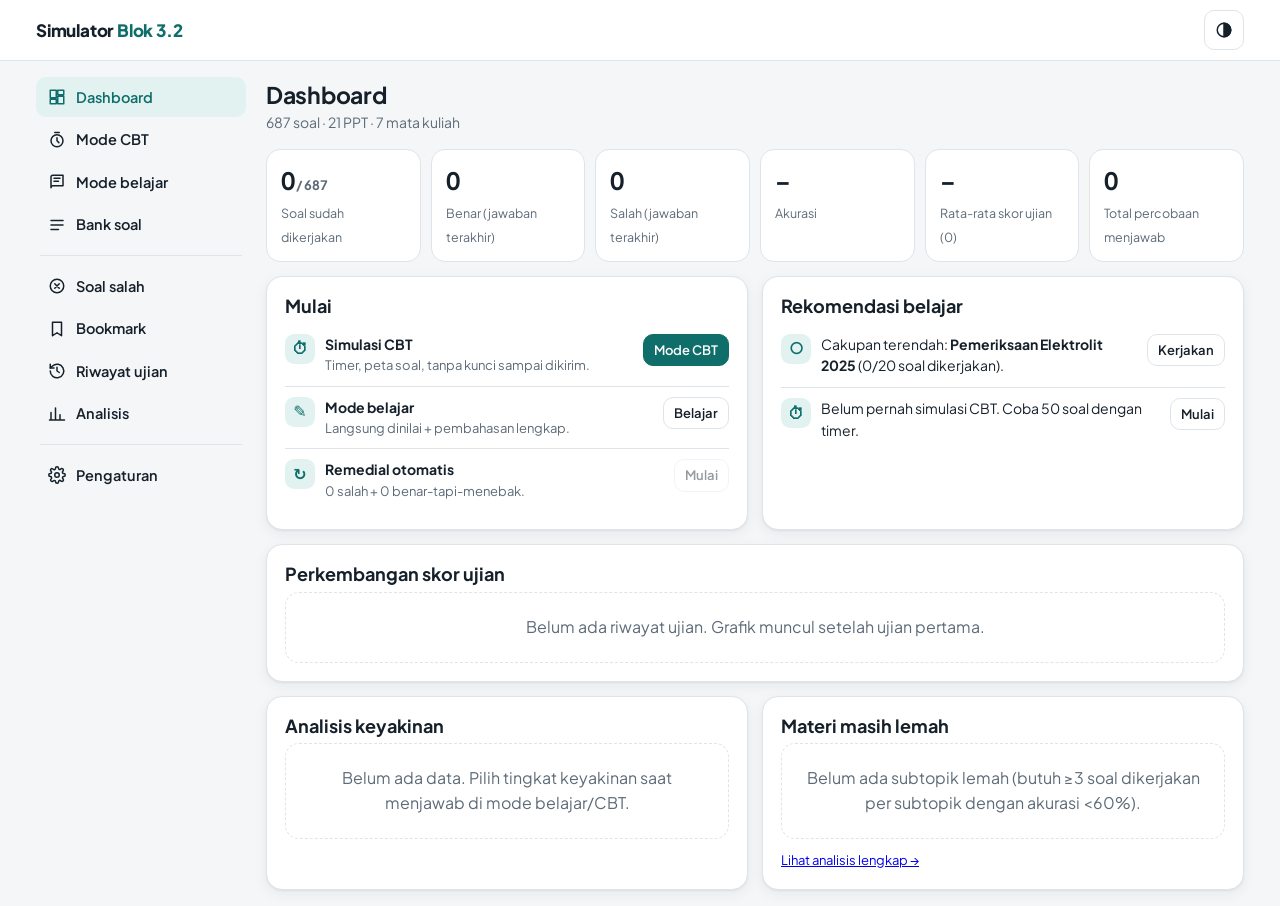
==== commit 14dc2b49: "Platform v2: dashboard, CBT multi-mode tahan refresh, mode belajar + confidence, bookmark, wrong ban" ====
--- a/index.html
+++ b/index.html
@@ -3,7 +3,7 @@
 <head>
 <meta charset="utf-8">
 <meta name="viewport" content="width=device-width, initial-scale=1">
-<title>Simulator Blok 3.2</title>
+<title>Simulator Blok 3.2 · Medical Exam & Learning</title>
 <link rel="preconnect" href="https://fonts.googleapis.com">
 <link href="https://fonts.googleapis.com/css2?family=Plus+Jakarta+Sans:wght@400;500;600;700;800&display=swap" rel="stylesheet">
 <style>
@@ -180,431 +180,980 @@
 }
 @media (max-width:420px){.stats{grid-template-columns:repeat(3,1fr)}.stat b{font-size:18px}.map{grid-template-columns:repeat(6,1fr)}}
 kbd{font-family:inherit;font-size:11px;border:1px solid var(--line);border-bottom-width:2px;border-radius:5px;padding:0 5px;background:var(--soft)}
+
+/* ===== Platform v2: navigasi, dashboard, CBT, learning ===== */
+header.top .wrap{max-width:1240px}
+.shell{max-width:1240px;margin:0 auto;padding:16px;display:grid;grid-template-columns:210px 1fr;gap:20px;align-items:start}
+.nav{position:sticky;top:76px;display:flex;flex-direction:column;gap:2px}
+.nav a{display:flex;align-items:center;gap:10px;padding:9px 12px;border-radius:10px;color:var(--ink);text-decoration:none;font-weight:600;font-size:14.5px}
+.nav a:hover{background:var(--soft)}
+.nav a.on{background:var(--brand-soft);color:var(--brand)}
+.nav a .cnt{margin-left:auto;font-size:11.5px;font-weight:700;background:var(--soft);color:var(--muted);border-radius:99px;padding:1px 8px}
+.nav a.on .cnt{background:var(--paper)}
+.nav .sep{height:1px;background:var(--line);margin:8px 4px}
+.nav svg{flex:0 0 18px}
+#app{min-width:0}
+.page-h{display:flex;align-items:flex-end;gap:12px;flex-wrap:wrap;margin:4px 0 16px}
+.page-h h1{font-size:23px;letter-spacing:-.3px}
+.page-h p{margin:2px 0 0;color:var(--muted);font-size:14px}
+.kpis{display:grid;grid-template-columns:repeat(auto-fill,minmax(150px,1fr));gap:10px}
+.kpi{background:var(--paper);border:1px solid var(--line);border-radius:14px;padding:12px 14px}
+.kpi b{display:block;font-size:24px;font-variant-numeric:tabular-nums;letter-spacing:-.4px}
+.kpi span{font-size:12.5px;color:var(--muted)}
+.cols2{display:grid;grid-template-columns:1fr 1fr;gap:14px}
+.mt{margin-top:14px}
+.hbar{display:grid;grid-template-columns:minmax(120px,1.4fr) 2fr 64px;gap:10px;align-items:center;font-size:13.5px;padding:5px 0;border-bottom:1px solid var(--line)}
+.hbar:last-child{border-bottom:none}
+.hbar .t{overflow:hidden;text-overflow:ellipsis;white-space:nowrap}
+.hbar .v{text-align:right;font-variant-numeric:tabular-nums;font-weight:700}
+.hbar .bar{height:8px}
+.good-t{color:var(--good)} .warn-t{color:var(--warn)} .bad-t{color:var(--bad)}
+.bar i.g{background:var(--good)} .bar i.w{background:var(--warn)} .bar i.b{background:var(--bad)}
+.cmx{display:grid;grid-template-columns:110px repeat(3,1fr);gap:6px;font-size:13px}
+.cmx div{padding:8px;border-radius:10px;background:var(--soft);text-align:center}
+.cmx .h{background:transparent;font-weight:700;color:var(--muted);text-align:left;padding-left:0}
+.cmx b{display:block;font-size:20px}
+.cmx .c-good{background:var(--good-soft);color:var(--good)}
+.cmx .c-warn{background:var(--warn-soft);color:var(--warn)}
+.cmx .c-bad{background:var(--bad-soft);color:var(--bad)}
+.rec{display:flex;gap:10px;align-items:flex-start;padding:10px 0;border-bottom:1px solid var(--line)}
+.rec:last-child{border-bottom:none}
+.rec .ico{flex:0 0 30px;height:30px;border-radius:9px;display:grid;place-items:center;background:var(--brand-soft);color:var(--brand);font-weight:800}
+.rec .b{flex:1;font-size:14px}
+.empty{padding:22px;text-align:center;color:var(--muted);border:1px dashed var(--line);border-radius:14px}
+/* setup */
+.modes{display:grid;grid-template-columns:repeat(auto-fill,minmax(170px,1fr));gap:8px}
+.mode{border:1.5px solid var(--line);border-radius:12px;padding:10px 12px;background:var(--paper);text-align:left}
+.mode b{display:block;font-size:14px}
+.mode span{font-size:12px;color:var(--muted)}
+.mode.on{border-color:var(--brand);background:var(--brand-soft)}
+.mode[disabled]{opacity:.45}
+.setgrid{display:grid;grid-template-columns:repeat(auto-fill,minmax(180px,1fr));gap:10px}
+.chips.tall{max-height:260px}
+.chip small{color:var(--muted);font-weight:500;margin-left:3px}
+.go-bar{display:flex;align-items:center;gap:12px;flex-wrap:wrap;margin-top:12px;padding-top:12px;border-top:1px solid var(--line)}
+.go-bar .n{font-weight:700}
+.toggle{display:flex;align-items:center;gap:8px;font-size:14px;cursor:pointer;user-select:none}
+.toggle input{width:18px;height:18px;accent-color:var(--brand)}
+/* soal */
+.metarow{display:flex;flex-wrap:wrap;gap:6px;margin-bottom:10px}
+.pill.d1{background:var(--good-soft);color:var(--good)}
+.pill.d2{background:var(--warn-soft);color:var(--warn)}
+.pill.d3{background:var(--bad-soft);color:var(--bad)}
+.conf{margin-top:14px;padding:12px;border-radius:12px;background:var(--soft)}
+.conf .q{font-weight:700;font-size:14px;margin-bottom:8px}
+.conf .row button{flex:1;min-width:110px}
+.conf button.on{background:var(--brand);border-color:var(--brand);color:#fff}
+.confpill{font-size:12px;font-weight:700;padding:2px 8px;border-radius:99px;background:var(--soft);color:var(--muted)}
+.confpill.y{background:var(--good-soft);color:var(--good)}
+.confpill.c{background:var(--warn-soft);color:var(--warn)}
+.confpill.g{background:var(--flag-soft);color:var(--flag)}
+.bmk.on{color:var(--accent);border-color:var(--accent)}
+.kw{display:flex;flex-wrap:wrap;gap:6px}
+.kw span{font-size:13px;font-weight:600;padding:3px 10px;border-radius:99px;background:var(--brand-soft);color:var(--brand)}
+.pearl{background:var(--accent-soft);border-left:4px solid var(--accent);border-radius:10px;padding:10px 12px;font-size:14.5px}
+.ref{font-size:13.5px;color:var(--muted);border-top:1px dashed var(--line);padding-top:10px}
+.qfig{margin:12px 0}
+.qfig img{display:block;max-width:100%;max-height:380px;border-radius:10px;border:1px solid var(--line);background:#fff;cursor:zoom-in}
+.qfig figcaption{font-size:12.5px;color:var(--muted);margin-top:4px}
+.lightbox{position:fixed;inset:0;background:rgba(0,0,0,.86);z-index:60;display:none;flex-direction:column}
+.lightbox.show{display:flex}
+.lightbox .bar2{display:flex;gap:8px;padding:10px;align-items:center;color:#fff}
+.lightbox .bar2 .btn{background:#222;color:#fff;border-color:#444}
+.lightbox .stage{flex:1;overflow:auto;display:flex;align-items:flex-start;justify-content:center;padding:10px}
+.lightbox img{transform-origin:top center;background:#fff;border-radius:6px;max-width:none}
+.lightbox .cap{color:#ddd;font-size:13px;padding:8px 14px 14px}
+/* bank list */
+.qrow{display:flex;gap:10px;align-items:flex-start;padding:11px 12px;border:1px solid var(--line);border-radius:12px;background:var(--paper);margin-bottom:7px}
+.qrow .st{flex:0 0 10px;height:10px;border-radius:50%;margin-top:6px;background:var(--line)}
+.qrow .st.ok{background:var(--good)} .qrow .st.no{background:var(--bad)}
+.qrow .tx{flex:1;min-width:0;font-size:14px}
+.qrow .tx .m{font-size:12px;color:var(--muted);margin-top:3px}
+.qrow .ac{display:flex;gap:6px;flex:0 0 auto}
+.searchbox{flex:1;min-width:200px;font:inherit;background:var(--paper);color:var(--ink);border:1px solid var(--line);border-radius:10px;padding:8px 12px;min-height:40px}
+.pager{display:flex;gap:6px;align-items:center;justify-content:center;margin-top:10px}
+.histline{width:100%;height:auto;display:block}
+.histline text{font-size:11px;fill:var(--muted);font-family:var(--sans)}
+.tabs{display:flex;gap:6px;flex-wrap:wrap;margin-bottom:10px}
+.tabs button{border:1px solid var(--line);background:var(--paper);border-radius:999px;padding:5px 12px;font-size:13px;font-weight:600}
+.tabs button.on{background:var(--ink);color:var(--paper);border-color:var(--ink)}
+.banner{display:flex;align-items:center;gap:12px;flex-wrap:wrap;background:var(--brand-soft);border:1px solid var(--brand);border-radius:14px;padding:12px 14px;margin-bottom:14px}
+.banner.warn{background:var(--warn-soft);border-color:var(--warn)}
+details.adv summary{cursor:pointer;font-weight:600;font-size:14px;color:var(--muted)}
+.bnav{display:none}
+@media (max-width:960px){
+  .shell{grid-template-columns:1fr;padding:12px 12px 80px}
+  .nav{display:none}
+  .bnav{display:flex;position:fixed;bottom:0;left:0;right:0;z-index:30;background:var(--paper);border-top:1px solid var(--line);overflow-x:auto;padding:4px 4px calc(4px + env(safe-area-inset-bottom))}
+  .bnav a{flex:1 0 64px;display:flex;flex-direction:column;align-items:center;gap:2px;font-size:10.5px;font-weight:600;color:var(--muted);text-decoration:none;padding:6px 2px;border-radius:10px}
+  .bnav a.on{color:var(--brand);background:var(--brand-soft)}
+  .cols2{grid-template-columns:1fr}
+  .hbar{grid-template-columns:minmax(90px,1.2fr) 1.4fr 54px}
+  .cmx{grid-template-columns:80px repeat(3,1fr)}
+}
+@media print{.nav,.bnav,header.top{display:none}}
+a.btn{text-decoration:none;color:inherit}
+a.btn.pri{color:#fff}
+:root[data-theme="dark"] a.btn.pri{color:#06201e}
+
 </style>
 </head>
 <body>
 <header class="top"><div class="wrap">
-  <div class="logo">Simulator <span>Blok 3.2</span></div>
+  <a class="logo" href="#dashboard" style="color:inherit;text-decoration:none">Simulator <span>Blok 3.2</span></a>
   <div class="sp"></div>
-  <button class="btn sm ghost" id="homeBtn">Beranda</button>
+  <span class="pill timer hide" id="topTimer"></span>
   <button class="icon-btn" id="themeBtn" title="Ganti tema" aria-label="Ganti tema"><svg width="18" height="18" viewBox="0 0 24 24" fill="none" stroke="currentColor" stroke-width="2"><circle cx="12" cy="12" r="9"/><path d="M12 3v18a9 9 0 0 0 0-18z" fill="currentColor"/></svg></button>
 </div></header>
-
-<main class="wrap" id="app"></main>
-
-<div class="modal-bg" id="modal"><div class="modal">
+<div class="shell">
+  <nav class="nav" id="nav" aria-label="Navigasi utama"></nav>
+  <main id="app"></main>
+</div>
+<nav class="bnav" id="bnav" aria-label="Navigasi"></nav>
+
+<div class="modal-bg" id="modal"><div class="modal" role="dialog" aria-modal="true">
   <h3 id="mTitle"></h3><div id="mBody" class="muted"></div>
   <div class="row" style="justify-content:flex-end;margin-top:16px"><button class="btn" id="mNo">Batal</button><button class="btn pri" id="mYes">Ya</button></div>
 </div></div>
+
+<div class="lightbox" id="lb" role="dialog" aria-modal="true" aria-label="Perbesar gambar">
+  <div class="bar2"><button class="btn sm" id="lbOut">−</button><span id="lbZ">100%</span><button class="btn sm" id="lbIn">+</button><button class="btn sm" id="lbFit">Pas layar</button><div class="sp"></div><button class="btn sm" id="lbX">Tutup ✕</button></div>
+  <div class="stage" id="lbStage"><img id="lbImg" alt=""></div>
+  <div class="cap" id="lbCap"></div>
+</div>
 
 <script type="application/json" id="bank">{"ppts":[{"id":"el","title":"Pemeriksaan Elektrolit 2025","bagian":"Patologi Klinik","dosen":"dr. Meta Safitri, Sp.PK"},{"id":"agd","title":"Pemeriksaan Analisis Gas Darah 2025","bagian":"Patologi Klinik","dosen":"dr. Meta Safitri, Sp.PK"},{"id":"tm","title":"Pemeriksaan Tumor Marker 2026","bagian":"Patologi Klinik","dosen":"dr. Meta Safitri, Sp.PK"},{"id":"tir","title":"Pemeriksaan Tiroid 2026","bagian":"Patologi Klinik","dosen":"dr. Meta Safitri, Sp.PK"},{"id":"koag","title":"Asistensi Praktikum Pemeriksaan Koagulasi","bagian":"Patologi Klinik","dosen":"dr. Meta Safitri, Sp.PK"},{"id":"ldm","title":"Aspek Laboratorium Diabetes Melitus 2026","bagian":"Patologi Klinik","dosen":"dr. Meta Safitri, Sp.PK"},{"id":"rinf","title":"Respon Imun Non Infeksi 2026","bagian":"Patologi Klinik","dosen":"dr. Meta Safitri, Sp.PK"},{"id":"gdm","title":"Tatalaksana Gizi pada DM","bagian":"Ilmu Gizi","dosen":""},{"id":"gdl","title":"Aspek Dietik pada Dislipidemi","bagian":"Ilmu Gizi","dosen":""},{"id":"gkv","title":"Aspek Dietik pada Penyakit Kardiovaskuler dan Keganasan","bagian":"Ilmu Gizi","dosen":""},{"id":"imun","title":"Imunopatologi (Modul 3.2)","bagian":"Patologi Anatomi","dosen":"dr. Djamila Zakaria, Sp.PA"},{"id":"hemo","title":"Gangguan Hemodinamik","bagian":"Patologi Anatomi","dosen":"dr. Djamila Zakaria, Sp.PA"},{"id":"ftr","title":"Drugs for Thyroid Disease and Renal Failure","bagian":"Farmakologi","dosen":"dr. Ahmad Muhyi"},{"id":"ster","title":"Steroid","bagian":"Farmakologi","dosen":"dr. Putri Azalia"},{"id":"ado","title":"Antidiabetes Oral 2026","bagian":"Farmakologi","dosen":"dr. Putri Azalia"},{"id":"ktp","title":"Kelainan Tiroid dan Paratiroid","bagian":"Penyakit Dalam","dosen":"dr. Diana Novitasari, Sp.PD-KEMD"},{"id":"sm","title":"Sindroma Metabolik","bagian":"Penyakit Dalam","dosen":"dr. Diana Novitasari, Sp.PD-KEMD"},{"id":"cush","title":"Cushing Syndrome","bagian":"Penyakit Dalam","dosen":"dr. Diana Novitasari, Sp.PD-KEMD"},{"id":"add","title":"Addison's Disease","bagian":"Penyakit Dalam","dosen":"dr. Diana Novitasari, Sp.PD-KEMD"},{"id":"kfr","title":"Ilmu Kedokteran Fisik dan Rehabilitasi","bagian":"Rehabilitasi Medik","dosen":"dr. R. D. Lestari, Sp.KFR"},{"id":"lain","title":"Recall UAM 3.2 – topik di luar 20 PPT","bagian":"Recall UAM 3.2","dosen":"Neoplasma, onkologi, radiologi, K3, lipid & hemostasis PK"}],"qs":[{"ppt":"el","topik":"Pemeriksaan Elektrolit","s":"Pompa Na⁺/K⁺-ATPase pada membran sel setiap siklusnya memindahkan ion…","o":[["Ca²⁺ keluar sel","Itu kerja pompa Ca²⁺-ATPase.","Ion berbeda."],["Na⁺ dan K⁺ masuk bersama tanpa energi","Itu bukan transpor aktif.","Pompa ini butuh ATP."],["3 Na⁺ keluar sel dan 2 K⁺ masuk sel dengan memakai 1 ATP","Na⁺/K⁺-ATPase menjaga Na⁺ tinggi di ekstrasel dan K⁺ tinggi di intrasel.","Na⁺ dipompa ke ekstrasel, K⁺ ke sitoplasma, ATP → ADP + Pi."],["Cl⁻ masuk bersama Na⁺","Itu kotransporter Na-K-2Cl.","Bukan pompa Na-K."],["3 K⁺ keluar dan 2 Na⁺ masuk","Arah ion terbalik.","Salah."]],"a":2,"p":"Kegagalan pompa Na-K (misalnya deplesi ATP saat iskemia) menyebabkan Na⁺ dan air masuk sel → pembengkakan sel (degenerasi hidropik).","k":"","t":"","n":"","tag":"","src":"elektrolit-agd-teks","id":1},{"ppt":"el","topik":"Pemeriksaan Elektrolit","s":"Pernyataan yang benar tentang distribusi cairan tubuh adalah…","o":[["Cairan intraseluler sekitar 40% BB, ekstraseluler sekitar 20% BB","<b>Keterangan:<\/b> interstisial 15%, plasma 5%. intraseluler 2/3, ekstraseluler 1/3 cairan tubuh.","Total cairan tubuh sekitar 60% BB."],["Kation utama intrasel adalah Na⁺","Kation utama intrasel adalah K⁺.","Salah."],["Plasma merupakan kompartemen terbesar","Plasma hanya sekitar 5% BB.","Salah."],["Cairan ekstraseluler lebih banyak dari intraseluler","Kebalikannya.","Salah."],["Cairan interstisial sekitar 40% BB","Interstisial sekitar 15% BB.","Salah."]],"a":0,"p":"Elektrolit utama ekstrasel: Na⁺, Cl⁻, HCO3⁻. Intrasel: K⁺, fosfat, protein.","k":"","t":"","n":"","tag":"","src":"elektrolit-agd-teks","id":2},{"ppt":"el","topik":"Pemeriksaan Elektrolit","s":"Na⁺, K⁺, dan Cl⁻ adalah elektrolit utama tubuh. Elektrolit yang merupakan kation utama cairan ekstraseluler, diatur oleh ginjal, dan berperan penting mengatur tekanan osmotik adalah…","o":[["Natrium","<b>Keterangan:<\/b> Na⁺. Kation utama ekstrasel; penentu utama osmolalitas plasma.","Sesuai slide."],["Kalium","<b>Keterangan:<\/b> K⁺. Kation utama intrasel.","Tidak sesuai."],["Kalsium","<b>Keterangan:<\/b> Ca²⁺. Berperan pada tulang, kontraksi otot, pembekuan.","Bukan kation utama ekstrasel."],["Klorida","<b>Keterangan:<\/b> Cl⁻. Anion utama ekstrasel.","Bukan kation."],["Magnesium","<b>Keterangan:<\/b> Mg²⁺. Kofaktor enzim, sebagian besar intrasel.","Tidak sesuai."]],"a":0,"p":"Fungsi Na⁺ lain: mengatur volume darah, impuls saraf, kontraksi otot, keseimbangan asam basa.","k":"","t":"","n":"","tag":"","src":"elektrolit-agd-teks","id":3},{"ppt":"el","topik":"Pemeriksaan Elektrolit","s":"Elektrolit yang merupakan kation utama intraseluler, berperan pada metabolisme sel serta memengaruhi fungsi neuromuskular dan jantung adalah…","o":[["Bikarbonat (HCO3⁻)","Anion penyangga ekstrasel.","Tidak sesuai."],["Kalium","<b>Keterangan:<\/b> K⁺. Kation utama intrasel; menentukan potensial membran istirahat.","Gangguan kadar K⁺ cepat mengganggu irama jantung."],["Natrium","<b>Keterangan:<\/b> Na⁺. Kation utama ekstrasel.","Tidak sesuai."],["Klorida","<b>Keterangan:<\/b> Cl⁻. Anion ekstrasel.","Tidak sesuai."],["Kalsium","<b>Keterangan:<\/b> Ca²⁺. Kation ekstrasel.","Tidak sesuai."]],"a":1,"p":"Hipokalemia: kelemahan otot, kram, aritmia. Hiperkalemia: aritmia hingga henti jantung.","k":"","t":"","n":"","tag":"","src":"elektrolit-agd-teks","id":4},{"ppt":"el","topik":"Pemeriksaan Elektrolit","s":"Anion utama ekstraseluler yang berperan menjaga netralitas serum, keseimbangan asam basa, dan pembentukan HCl di lambung adalah…","o":[["Natrium","<b>Keterangan:<\/b> Na⁺. Kation.","Tidak sesuai."],["Bikarbonat (HCO3⁻)","Anion ekstrasel kedua terbanyak, penyangga utama.","Bukan anion utama yang membentuk HCl."],["Fosfat","Anion utama intrasel.","Tidak sesuai."],["Sulfat","Anion minor.","Tidak sesuai."],["Klorida","<b>Keterangan:<\/b> Cl⁻. Anion utama ekstrasel.","Sesuai slide."]],"a":4,"p":"Kehilangan HCl karena muntah menyebabkan hipokloremia dan alkalosis metabolik.","k":"","t":"","n":"","tag":"","src":"elektrolit-agd-teks","id":5},{"ppt":"el","topik":"Pemeriksaan Elektrolit","s":"Pemeriksaan elektrolit serum termasuk tes yang paling sering diminta di IGD dan ICU. Metode yang paling banyak digunakan untuk mengukur Na⁺ dan K⁺ saat ini adalah…","o":[["Fotometri nyala","<b>Keterangan:<\/b> flame photometry. Metode lama untuk Na dan K.","Kini jarang dipakai."],["Mikroskopis","Tidak dipakai untuk elektrolit.","Tidak sesuai."],["Spektrofotometri","Ada untuk elektrolit tertentu.","Bukan yang paling banyak."],["Titrasi","Metode lama untuk klorida.","Tidak lazim lagi."],["Ion-selective electrode","<b>Keterangan:<\/b> ISE. Metode potensiometri yang cepat, sederhana, murah, dan akurat.","Dipakai di laboratorium maupun POCT."]],"a":4,"p":"ISE juga dipakai untuk Cl⁻ dan ion terionisasi lain seperti Ca²⁺.","k":"","t":"","n":"","tag":"","src":"elektrolit-agd-teks","id":6},{"ppt":"el","topik":"Pemeriksaan Elektrolit","s":"Prinsip kerja pengukuran elektrolit dengan ion-selective electrode (ISE) adalah…","o":[["Potensiometri: mengukur beda potensial antara elektroda indikator dan elektroda referensi yang sebanding dengan aktivitas ion","<b>Keterangan:<\/b> kerja. ISE mengubah aktivitas ion spesifik dalam larutan menjadi potensial listrik.","Membran elektroda selektif terhadap ion tertentu."],["Menghitung jumlah ion di bawah mikroskop","Tidak mungkin dilakukan.","Tidak sesuai."],["Mengukur serapan cahaya oleh larutan","Prinsip spektrofotometri.","Tidak sesuai."],["Mengukur kekeruhan larutan","Prinsip turbidimetri.","Tidak sesuai."],["Mengukur warna nyala api","Prinsip fotometri nyala.","Tidak sesuai."]],"a":0,"p":"ISE memakai dua elektroda: elektroda kerja (indikator) dan elektroda referensi.","k":"","t":"","n":"","tag":"","src":"elektrolit-agd-teks","id":7},{"ppt":"el","topik":"Pemeriksaan Elektrolit","s":"Alat point-of-care (POCT) dan blood gas analyzer mengukur elektrolit langsung dari sampel tanpa pengenceran. Metode yang dipakai alat ini adalah…","o":[["Fotometri nyala","Metode lama.","Tidak sesuai."],["Kolorimetri","Metode optik.","Tidak sesuai."],["Elektroforesis","Untuk memisahkan protein.","Tidak sesuai."],["ISE langsung","<b>Keterangan:<\/b> direct ISE. Sampel dibawa ke permukaan elektroda tanpa pengenceran; mengukur aktivitas ion dalam air plasma.","Dipakai pada POCT dan blood gas analyzer."],["ISE tidak langsung","<b>Keterangan:<\/b> indirect ISE. Ada tahap prapengenceran 1:20 atau lebih; dipakai autoanalyzer kimia.","Tidak sesuai."]],"a":3,"p":"Direct ISE bisa memakai darah utuh, serum, atau plasma; waktu analisis sekitar 60 detik.","k":"","t":"","n":"","tag":"","src":"elektrolit-agd-teks","id":8},{"ppt":"el","topik":"Pemeriksaan Elektrolit","s":"Analyzer kimia otomatis berkapasitas besar (high-throughput) di laboratorium sentral umumnya mengukur elektrolit dengan…","o":[["ISE langsung tanpa pengenceran","Dipakai POCT dan blood gas analyzer.","Tidak sesuai."],["Mikroskop elektron","Tidak dipakai untuk elektrolit.","Tidak sesuai."],["Uji strip urin","Untuk urinalisis.","Tidak sesuai."],["ISE tidak langsung, dengan prapengenceran sampel sekitar 1:20 memakai buffer berkekuatan ion tinggi","<b>Keterangan:<\/b> 20–30 kali. Mengukur elektrolit dalam volume plasma total; butuh sampel sedikit.","Sesuai slide."],["Titrasi manual","Tidak lazim lagi.","Tidak sesuai."]],"a":3,"p":"Karena metodenya berbeda, hasil direct dan indirect ISE sebaiknya tidak dipakai bergantian, terutama di IGD.","k":"","t":"","n":"","tag":"","src":"elektrolit-agd-teks","id":9},{"ppt":"el","topik":"Pemeriksaan Elektrolit","s":"Pasien dengan hiperlipidemia berat dan paraproteinemia (mieloma) mendapat hasil Na⁺ 128 mmol/L dengan analyzer ISE tidak langsung, sedangkan osmolalitas serumnya normal. Keadaan ini disebut…","o":[["Hipernatremia","Na > 145–150 mmol/L.","Tidak sesuai."],["Hiponatremia hipotonik sejati","Na di air plasma benar-benar rendah dengan osmolalitas rendah.","Osmolalitas pasien normal."],["Hiperkalemia palsu","Terjadi pada hemolisis.","Ion berbeda."],["Pseudohiponatremia","Hiponatremia palsu karena fase padat (lipid/protein) plasma bertambah sehingga air plasma yang terukur per volume berkurang pada metode indirect ISE.","Na dalam air plasma sebenarnya normal."],["Hipokloremia","Cl rendah.","Tidak sesuai."]],"a":3,"p":"Air plasma normal sekitar 93%, sisanya lipid dan protein. Bila fase padat naik, indirect ISE (yang mengencerkan plasma total) memberi hasil palsu rendah; direct ISE tidak terpengaruh.","k":"","t":"","n":"","tag":"","src":"elektrolit-agd-teks","id":10},{"ppt":"el","topik":"Pemeriksaan Elektrolit","s":"Perhatikan hasil laboratorium berikut.<div class=\"lab\"><div class=\"lab-t\">HASIL PEMERIKSAAN ELEKTROLIT SERUM<\/div><div class=\"lab-i\">Pasien: Ny. S, 32 th · tanpa keluhan, EKG normal<\/div><table class=\"t22\"><tr><th>Parameter<\/th><th>Hasil<\/th><th>Satuan<\/th><th>Rujukan<\/th><\/tr><tr><td>Natrium<\/td><td>139<\/td><td>mmol/L<\/td><td>136–145<\/td><\/tr><tr><td>Kalium<\/td><td><b class=\"fl\">6,9 H<\/b><\/td><td>mmol/L<\/td><td>3,5–5,1<\/td><\/tr><tr><td>Klorida<\/td><td>101<\/td><td>mmol/L<\/td><td>98–107<\/td><\/tr><\/table><div class=\"lab-n\">Catatan analis: serum tampak merah muda (hemolisis +2)<\/div><\/div>Penjelasan paling mungkin untuk kadar kalium pasien ini adalah…","o":[["Gagal ginjal akut","Bisa menyebabkan hiperkalemia sejati.","Tidak ada data klinis."],["Pseudohiponatremia","Gangguan pengukuran Na.","Na pasien normal."],["Hiperkalemia berat yang perlu terapi segera","Butuh konfirmasi klinis dan EKG.","Klinis tidak mendukung; ulangi sampel tanpa hemolisis."],["Hipokalemia","K rendah.","Tidak sesuai."],["Hiperkalemia palsu akibat hemolisis sampel","<b>Keterangan:<\/b> pseudohiperkalemia. Eritrosit yang pecah melepaskan K⁺ intrasel ke serum.","Pasien tanpa keluhan, EKG normal, dan sampel hemolisis."]],"a":4,"p":"Slide: hindari hemolisis karena menyebabkan K⁺ palsu tinggi. Pisahkan serum dari sel secepatnya; analisis dalam 1–2 jam.","k":"","t":"","n":"","tag":"","src":"elektrolit-agd-teks","id":11},{"ppt":"el","topik":"Pemeriksaan Elektrolit","s":"Bila pemeriksaan elektrolit harus memakai plasma (bukan serum), antikoagulan yang dianjurkan adalah…","o":[["Natrium fluorida","Menambah Na⁺; untuk glukosa.","Tidak sesuai."],["Natrium sitrat","Menambah Na⁺ dan mengencerkan.","Tidak sesuai."],["Natrium heparin","Menambah Na⁺ ke sampel.","Hasil Na palsu tinggi."],["Lithium heparin atau amonium heparin","Tidak menambah Na⁺ atau K⁺ ke sampel.","Sesuai slide."],["K2EDTA","Menambah K⁺ ke sampel.","Hasil K palsu sangat tinggi."]],"a":3,"p":"Kontaminasi EDTA (tabung ungu diisi sebelum tabung kimia) adalah penyebab klasik hiperkalemia dan hipokalsemia palsu.","k":"","t":"","n":"","tag":"","src":"elektrolit-agd-teks","id":12},{"ppt":"el","topik":"Pemeriksaan Elektrolit","s":"Penyimpanan sampel elektrolit yang benar menurut materi adalah…","o":[["Na⁺ dan K⁺ stabil dalam serum minimal 1 minggu pada 2–8°C; darah utuh yang belum dipisah sebaiknya tidak didinginkan","Pendinginan darah utuh menghambat pompa Na-K sehingga K⁺ keluar dari eritrosit.","Sesuai slide sample storage."],["Sampel urin disimpan pada suhu 37°C","Urin disimpan pada 2–8°C.","Salah."],["Darah utuh harus segera dimasukkan kulkas","Justru meningkatkan pelepasan K⁺ dari eritrosit.","Salah."],["Serum hanya stabil 10 menit","Terlalu singkat.","Salah."],["Klorida harus dibekukan","Klorida stabil 1 minggu pada 2–30°C.","Salah."]],"a":0,"p":"Prinsip: periksa secepatnya (idealnya 1–2 jam), pisahkan serum dari sel.","k":"","t":"","n":"","tag":"","src":"elektrolit-agd-teks","id":13},{"ppt":"el","topik":"Pemeriksaan Elektrolit","s":"Perhatikan hasil laboratorium berikut.<div class=\"lab\"><div class=\"lab-t\">HASIL PEMERIKSAAN ELEKTROLIT SERUM<\/div><div class=\"lab-i\">Pasien: Tn. K, 75 th · penghuni panti wreda, lemas dan bingung<\/div><table class=\"t22\"><tr><th>Parameter<\/th><th>Hasil<\/th><th>Satuan<\/th><th>Rujukan<\/th><\/tr><tr><td>Natrium<\/td><td><b class=\"fl\">128 L<\/b><\/td><td>mmol/L<\/td><td>136–145<\/td><\/tr><tr><td>Kalium<\/td><td>4,0<\/td><td>mmol/L<\/td><td>3,5–5,1<\/td><\/tr><tr><td>Klorida<\/td><td><b class=\"fl\">95 L<\/b><\/td><td>mmol/L<\/td><td>98–107<\/td><\/tr><\/table><\/div>Gangguan elektrolit utama pada pasien ini adalah…","o":[["Hipernatremia","Na > 145–150 mmol/L.","Tidak sesuai."],["Hiperkloremia","Cl > 106 mmol/L.","Cl justru rendah."],["Hiperkalemia","K > 5,5 mmol/L.","K normal."],["Hipokalemia","K < 3,5 mmol/L.","K normal."],["Hiponatremia","Na serum < 135 mmol/L.","Tersering pada pasien rawat inap; gejala neurologis seperti bingung."]],"a":4,"p":"Slide: prevalensi hiponatremia sekitar 1% di panti wreda, 18% rawat inap akut, 30% di ICU. Hiponatremia ringan-kronik sering tanpa gejala atau dengan gejala neurologis dan GI.","k":"","t":"","n":"","tag":"","src":"elektrolit-agd-teks","id":14},{"ppt":"el","topik":"Pemeriksaan Elektrolit","s":"Perhatikan hasil laboratorium berikut.<div class=\"lab\"><div class=\"lab-t\">HASIL PEMERIKSAAN ELEKTROLIT SERUM<\/div><div class=\"lab-i\">Pasien: An. R, 2 th · diare cair 3 hari, rewel, haus<\/div><table class=\"t22\"><tr><th>Parameter<\/th><th>Hasil<\/th><th>Satuan<\/th><th>Rujukan<\/th><\/tr><tr><td>Natrium<\/td><td><b class=\"fl\">154 H<\/b><\/td><td>mmol/L<\/td><td>136–145<\/td><\/tr><tr><td>Kalium<\/td><td>3,9<\/td><td>mmol/L<\/td><td>3,5–5,1<\/td><\/tr><tr><td>Klorida<\/td><td><b class=\"fl\">112 H<\/b><\/td><td>mmol/L<\/td><td>98–107<\/td><\/tr><\/table><\/div>Interpretasi yang paling tepat adalah…","o":[["Hipokloremia","Cl rendah.","Tidak sesuai."],["Pseudohiponatremia","Hasil Na palsu rendah.","Tidak sesuai."],["Hiponatremia","Na rendah.","Tidak sesuai."],["Hipernatremia disertai hiperkloremia, sesuai dehidrasi","Na > 150 (batas slide) dan Cl > 106; kehilangan air lebih banyak dari garam.","Slide: hiperkloremia dapat terjadi pada dehidrasi dan diare berat."],["Hiperkalemia","K tinggi.","K normal."]],"a":3,"p":"Slide mendefinisikan hipernatremia > 150 mEq/L (literatur lain > 145). Insidensnya lebih jarang (0,3–8,9% pasien rawat inap).","k":"","t":"","n":"","tag":"","src":"elektrolit-agd-teks","id":15},{"ppt":"el","topik":"Pemeriksaan Elektrolit","s":"Perhatikan hasil laboratorium berikut.<div class=\"lab\"><div class=\"lab-t\">HASIL PEMERIKSAAN ELEKTROLIT SERUM<\/div><div class=\"lab-i\">Pasien: Tn. B, 60 th · gagal ginjal kronik, lemas, berdebar<\/div><table class=\"t22\"><tr><th>Parameter<\/th><th>Hasil<\/th><th>Satuan<\/th><th>Rujukan<\/th><\/tr><tr><td>Natrium<\/td><td>136<\/td><td>mmol/L<\/td><td>136–145<\/td><\/tr><tr><td>Kalium<\/td><td><b class=\"fl\">7,0 H<\/b><\/td><td>mmol/L<\/td><td>3,5–5,1<\/td><\/tr><tr><td>Klorida<\/td><td>104<\/td><td>mmol/L<\/td><td>98–107<\/td><\/tr><\/table><div class=\"lab-n\">Sampel tidak hemolisis<\/div><\/div>Menurut definisi European Resuscitation Council (ERC), kadar kalium pasien tergolong…","o":[["Hiperkalemia berat","<b>Keterangan:<\/b> > 6,5 mmol/L. ERC: hiperkalemia > 5,5 mmol/L; berat > 6,5 mmol/L.","K 7,0 pada gagal ginjal, sampel tidak hemolisis = hiperkalemia sejati berat."],["Hiperkalemia ringan","Di atas 5,5 tapi ≤ 6,5.","K pasien lebih tinggi."],["Hipokalemia","K < 3,5.","Tidak sesuai."],["Normal","K 3,5–5,1.","Tidak sesuai."],["Pseudohiperkalemia","Karena hemolisis.","Sampel tidak hemolisis."]],"a":0,"p":"Hiperkalemia dapat terjadi pada hipoksia, sepsis, gagal jantung, dan gagal ginjal. Keterlambatan tata laksana mengancam nyawa.","k":"","t":"","n":"","tag":"","src":"elektrolit-agd-teks","id":16},{"ppt":"el","topik":"Pemeriksaan Elektrolit","s":"Pasien gagal ginjal kronik dengan kalium 7,0 mmol/L. Pemeriksaan EKG dilakukan. Gambaran EKG yang khas pada keadaan ini adalah…","o":[["Interval QT memanjang karena hipokalsemia","Hipokalsemia memperpanjang segmen ST/QT.","Tidak sesuai."],["Gelombang delta","Khas sindrom WPW.","Tidak sesuai."],["Gelombang U menonjol","Khas hipokalemia.","Tidak sesuai."],["Gelombang T mendatar atau terbalik","Khas hipokalemia.","Tidak sesuai."],["Gelombang T tinggi dan runcing","<b>Keterangan:<\/b> peaked/tall T. Tanda paling awal hiperkalemia.","Tanda paling khas."]],"a":4,"p":"Progresi hiperkalemia: T runcing → PR memanjang dan P mendatar → QRS melebar → pola sine wave → fibrilasi ventrikel/asistol.","k":"","t":"","n":"","tag":"","src":"elektrolit-agd-teks","id":17},{"ppt":"el","topik":"Pemeriksaan Elektrolit","s":"Perhatikan hasil laboratorium berikut.<div class=\"lab\"><div class=\"lab-t\">HASIL PEMERIKSAAN ELEKTROLIT SERUM<\/div><div class=\"lab-i\">Pasien: Ny. D, 40 th · muntah berulang 4 hari (stenosis pilorus)<\/div><table class=\"t22\"><tr><th>Parameter<\/th><th>Hasil<\/th><th>Satuan<\/th><th>Rujukan<\/th><\/tr><tr><td>Natrium<\/td><td>138<\/td><td>mmol/L<\/td><td>136–145<\/td><\/tr><tr><td>Kalium<\/td><td><b class=\"fl\">3,2 L<\/b><\/td><td>mmol/L<\/td><td>3,5–5,1<\/td><\/tr><tr><td>Klorida<\/td><td><b class=\"fl\">85 L<\/b><\/td><td>mmol/L<\/td><td>98–107<\/td><\/tr><\/table><\/div>Kelainan klorida pada pasien ini paling sesuai dengan…","o":[["Hipokloremia akibat kehilangan HCl lambung karena muntah","<b>Keterangan:<\/b> gangguan saluran cerna. Slide: hipokloremia (< 96 mEq/L) terjadi pada gangguan GI dan ginjal.","Muntah berulang membuang HCl."],["Hiperkloremia karena dehidrasi","Cl tinggi.","Cl pasien rendah."],["Hiperkloremia karena sindrom Cushing","Cl tinggi.","Tidak sesuai."],["Pseudohiponatremia","Gangguan pengukuran Na.","Tidak sesuai."],["Kadar klorida normal","Normal 98–107.","Cl 85 rendah."]],"a":0,"p":"Muntah juga menyebabkan alkalosis metabolik hipokloremik dan hipokalemia.","k":"","t":"","n":"","tag":"","src":"elektrolit-agd-teks","id":18},{"ppt":"el","topik":"Pemeriksaan Elektrolit","s":"Berdasarkan slide, keadaan yang dapat menyebabkan hiperkloremia (> 106 mEq/L) adalah…","o":[["Dehidrasi, sindrom Cushing, hiperaldosteronisme, diare berat, asidosis respiratorik","Daftar penyebab hiperkloremia di slide.","Jawaban yang sesuai materi."],["Gagal jantung dengan retensi air","Cenderung dilusi.","Tidak sesuai."],["Overhidrasi","Mengencerkan Cl (hipokloremia).","Tidak sesuai."],["Pemakaian diuretik loop jangka lama","Cenderung hipokloremia.","Tidak sesuai."],["Muntah berulang","Menyebabkan hipokloremia.","Tidak sesuai."]],"a":0,"p":"Diare berat membuang HCO3⁻ sehingga Cl⁻ ditahan (asidosis metabolik hiperkloremik, anion gap normal).","k":"","t":"","n":"","tag":"","src":"elektrolit-agd-teks","id":19},{"ppt":"el","topik":"Pemeriksaan Elektrolit","s":"Nilai rujukan kalium plasma dewasa di slide adalah 3,5–5,1 mmol/L. Pasien dengan kadar kalium 3,1 mmol/L dan keluhan kelemahan otot serta kram tergolong…","o":[["Hipokloremia","Gangguan klorida.","Tidak sesuai."],["Normokalemia","3,5–5,1 mmol/L.","Tidak sesuai."],["Hiponatremia","Gangguan natrium.","Tidak sesuai."],["Hipokalemia","K di bawah rujukan 3,5 mmol/L.","Gejala sesuai tabel fungsi K⁺ (too little: kelemahan otot, kram, aritmia)."],["Hiperkalemia","K di atas 5,1 mmol/L.","Tidak sesuai."]],"a":3,"p":"Nilai rujukan di slide: Na 136–145, K 3,5–5,1, Cl 98–107, HCO3⁻ 22–28 mmol/L.","k":"","t":"","n":"","tag":"","src":"elektrolit-agd-teks","id":20},{"ppt":"agd","topik":"Analisis Gas Darah","s":"Analisis gas darah arteri merupakan standar baku untuk menentukan…","o":[["Status gizi pasien","Bukan tujuan AGD.","Tidak sesuai."],["Kadar glukosa darah","Pemeriksaan kimia darah.","Tidak sesuai."],["Status asam basa, ventilasi, dan oksigenasi pasien","Definisi AGD di slide.","Jawaban paling lengkap."],["Jumlah sel darah","Hematologi rutin.","Tidak sesuai."],["Fungsi pembekuan darah","Pemeriksaan PT/APTT.","Tidak sesuai."]],"a":2,"p":"Indikasi AGD: menegakkan diagnosis (gagal napas, hiperventilasi, asidosis/alkalosis), menilai beratnya kondisi, monitoring terapi.","k":"","t":"","n":"","tag":"","src":"elektrolit-agd-teks","id":21},{"ppt":"agd","topik":"Analisis Gas Darah","s":"Perhatikan hasil AGD berikut.<div class=\"lab\"><div class=\"lab-t\">HASIL ANALISIS GAS DARAH ARTERI<\/div><div class=\"lab-i\">Pasien: Tn. H, 62 th · sesak berat di IGD<\/div><table class=\"t22\"><tr><th>Parameter<\/th><th>Hasil<\/th><th>Satuan<\/th><th>Rujukan<\/th><\/tr><tr><td>pH<\/td><td><b class=\"fl\">7,18 L<\/b><\/td><td><\/td><td>7,35–7,45<\/td><\/tr><tr><td>pCO2<\/td><td><b class=\"fl\">58 H<\/b><\/td><td>mmHg<\/td><td>35–45<\/td><\/tr><tr><td>HCO3-<\/td><td><b class=\"fl\">14 L<\/b><\/td><td>mmol/L<\/td><td>22–26<\/td><\/tr><tr><td>PaO2<\/td><td><b class=\"fl\">52 L<\/b><\/td><td>mmHg<\/td><td>80–100<\/td><\/tr><tr><td>BE<\/td><td><b class=\"fl\">−12 L<\/b><\/td><td>mmol/L<\/td><td>−2 s.d. +2<\/td><\/tr><\/table><\/div>Berdasarkan materi, parameter yang menunjukkan kondisi pasien berat adalah…","o":[["HCO3⁻ 22–26","Normal.","Tidak sesuai."],["PaO2 < 8 kPa, PaCO2 meningkat, BE < −10 atau HCO3⁻ < 15, dan pH < 7,25","<b>Keterangan:<\/b> 60 mmHg. Empat parameter beratnya kondisi di slide.","Semua terpenuhi pada pasien ini."],["pH 7,35–7,45","Nilai normal.","Tidak sesuai."],["BE −2 sampai +2","Normal.","Tidak sesuai."],["PaO2 > 100 mmHg","Hiperoksemia, bukan tanda berat.","Tidak sesuai."]],"a":1,"p":"8 kPa ≈ 60 mmHg. H⁺ > 55 nmol/L setara pH < 7,25.","k":"","t":"","n":"","tag":"","src":"elektrolit-agd-teks","id":22},{"ppt":"agd","topik":"Analisis Gas Darah","s":"Sebelum pungsi arteri radialis, pemeriksa menekan arteri radialis dan ulnaris, pasien mengepal lalu membuka tangan hingga telapak pucat, kemudian tekanan pada arteri ulnaris dilepas. Tujuan pemeriksaan ini adalah…","o":[["Menilai fragilitas kapiler","Uji Rumple-Leede.","Tidak sesuai."],["Menilai refleks fisiologis","Pemeriksaan neurologis.","Tidak sesuai."],["Menilai sirkulasi kolateral arteri ulnaris","<b>Keterangan:<\/b> uji Allen. Bila arteri radialis cedera, tangan tetap mendapat darah dari ulnaris.","Sirkulasi kolateral yang tidak adekuat adalah kontraindikasi."],["Menentukan golongan darah","Pemeriksaan serologi.","Tidak sesuai."],["Menilai kekuatan otot tangan","Pemeriksaan neuromuskular.","Tidak sesuai."]],"a":2,"p":"Cara: tekan arteri radialis dan ulnaris, pasien mengepal lalu membuka (telapak pucat), lepaskan ulnaris; warna kembali < 5–15 detik = kolateral baik.","k":"","t":"","n":"","tag":"","src":"elektrolit-agd-teks","id":23},{"ppt":"agd","topik":"Analisis Gas Darah","s":"Kontraindikasi pengambilan darah arteri untuk AGD menurut materi adalah…","o":[["Pasien gagal napas","Justru indikasi.","Tidak sesuai."],["Terapi antikoagulan dosis sedang sampai tinggi","Risiko perdarahan dan hematom di lokasi pungsi.","Sesuai slide (juga sirkulasi kolateral tidak adekuat)."],["Pasien ketoasidosis diabetik","Indikasi AGD.","Tidak sesuai."],["Pasien hiperkapnia kronik yang mendapat O2","Indikasi evaluasi terapi.","Tidak sesuai."],["Pasien dengan ventilator","Indikasi monitoring.","Tidak sesuai."]],"a":1,"p":"Kontraindikasi lain: lokasi pascaoperasi atau prosedur tertentu, penyakit/infeksi di sekitar lokasi pengambilan, gangguan pembekuan.","k":"","t":"","n":"","tag":"","src":"elektrolit-agd-teks","id":24},{"ppt":"agd","topik":"Analisis Gas Darah","s":"Lokasi yang paling sering dipakai untuk pungsi arteri adalah…","o":[["Arteri karotis","Tidak dipakai untuk AGD.","Berbahaya."],["Arteri radialis","Superfisial, mudah diraba, ada kolateral ulnaris.","Sesuai slide (biasanya a. radialis)."],["Arteri brakialis","Alternatif.","Bukan pilihan pertama."],["Vena kubiti","Untuk darah vena.","Bukan pungsi arteri."],["Arteri femoralis","Alternatif bila radialis tidak bisa.","Bukan pilihan pertama."]],"a":1,"p":"Darah kapiler dipakai pada neonatus; darah vena untuk penilaian cepat atau status metabolik (misalnya pasien KAD).","k":"","t":"","n":"","tag":"","src":"elektrolit-agd-teks","id":25},{"ppt":"agd","topik":"Analisis Gas Darah","s":"Cara penusukan yang benar adalah…","o":[["Jarum ditusukkan di antara dua jari dengan sudut 45° mengarah ke jantung, darah dibiarkan mengalir sendiri tanpa diaspirasi","Tekanan arteri mengisi spuit sendiri.","Sesuai slide pengambilan sampel."],["Sudut 90° menjauhi jantung lalu diaspirasi kuat","Teknik keliru.","Salah."],["Diaspirasi kuat agar cepat","Aspirasi kuat menarik udara dan menyebabkan hemolisis.","Salah."],["Sudut 15° seperti pungsi vena dengan tourniquet","Teknik pungsi vena.","Salah."],["Ditusuk tanpa meraba arteri","Arteri harus diraba dulu.","Salah."]],"a":0,"p":"Setelah jarum dicabut, ujung ditusukkan ke karet penutup (cegah udara masuk) dan bekas tusukan ditekan kapas kering sampai darah berhenti.","k":"","t":"","n":"","tag":"","src":"elektrolit-agd-teks","id":26},{"ppt":"agd","topik":"Analisis Gas Darah","s":"Penggunaan heparin cair pada spuit yang benar adalah…","o":[["Tidak perlu heparin","Darah membeku.","Tidak bisa diperiksa."],["Ambil 1 cc heparin lalu keluarkan, sehingga heparin hanya membasahi dinding spuit","Mencegah pembekuan tanpa mengencerkan sampel.","Sesuai slide."],["Spuit diisi penuh heparin","Antikoagulan berlebihan mengencerkan sampel.","pCO2 terukur palsu turun."],["Memakai sitrat","Untuk koagulasi.","Mengencerkan sampel."],["Memakai EDTA","Untuk hematologi.","Mengubah pH."]],"a":1,"p":"Banyak sentra kini memakai spuit AGD khusus berisi heparin kering (lithium heparin).","k":"","t":"","n":"","tag":"","src":"elektrolit-agd-teks","id":27},{"ppt":"agd","topik":"Analisis Gas Darah","s":"Waktu pengambilan sampel AGD untuk melihat respons terapi oksigen adalah…","o":[["Setelah 20 menit terapi oksigen","Memberi waktu keseimbangan gas darah.","Sesuai slide."],["Setelah pasien berolahraga berat","Justru harus dihindari aktivitas berat.","Tidak sesuai."],["Hanya saat pasien tidur","Tidak ada aturan khusus.","Tidak sesuai."],["Segera setelah oksigen dipasang","Belum mencerminkan respons.","Terlalu cepat."],["Setelah 24 jam","Terlalu lama untuk menilai respons akut.","Tidak sesuai."]],"a":0,"p":"Pada keadaan darurat, sampel diambil sesegera mungkin; pemantauan rutin bisa tiap pagi.","k":"","t":"","n":"","tag":"","src":"elektrolit-agd-teks","id":28},{"ppt":"agd","topik":"Analisis Gas Darah","s":"Perhatikan hasil AGD berikut.<div class=\"lab\"><div class=\"lab-t\">HASIL ANALISIS GAS DARAH ARTERI<\/div><div class=\"lab-i\">Sampel arteri, spuit tidak ditutup, tampak gelembung udara<\/div><table class=\"t22\"><tr><th>Parameter<\/th><th>Hasil<\/th><th>Satuan<\/th><th>Rujukan<\/th><\/tr><tr><td>pH<\/td><td>7,42<\/td><td><\/td><td>7,35–7,45<\/td><\/tr><tr><td>pCO2<\/td><td>38<\/td><td>mmHg<\/td><td>35–45<\/td><\/tr><tr><td>HCO3-<\/td><td>24<\/td><td>mmol/L<\/td><td>22–26<\/td><\/tr><tr><td>PaO2<\/td><td><b class=\"fl\">128 H<\/b><\/td><td>mmHg<\/td><td>80–100<\/td><\/tr><\/table><\/div>Pasien bernapas udara ruang tanpa oksigen tambahan. Kesalahan pra-analitik yang paling mungkin menjelaskan hasil PaO2 adalah…","o":[["Adanya gelembung udara dalam sampel","Menurut slide, gelembung menurunkan tekanan O2 sampel sehingga alat menyesuaikan dengan meningkatkan nilai PO2; secara fisiologis udara ruang (PO2 sekitar 150 mmHg) menaikkan PO2 sampel.","PaO2 tinggi tidak sesuai dengan pasien tanpa O2."],["Sampel tertukar dengan vena","Darah vena justru PO2 rendah.","Tidak sesuai."],["Antikoagulan berlebihan","Menyebabkan dilusi dan menurunkan pCO2.","Tidak menjelaskan PaO2 tinggi."],["Hemolisis","Lebih memengaruhi kalium.","Tidak sesuai."],["Pasien hiperventilasi","Menurunkan pCO2, PaO2 naik sedikit.","Tidak setinggi itu pada udara ruang."]],"a":0,"p":"Penyebab kesalahan interpretasi AGD di slide: gelembung udara, antikoagulan berlebihan, penundaan pemeriksaan.","k":"","t":"","n":"","tag":"","src":"elektrolit-agd-teks","id":29},{"ppt":"agd","topik":"Analisis Gas Darah","s":"Perhatikan hasil AGD berikut.<div class=\"lab\"><div class=\"lab-t\">HASIL ANALISIS GAS DARAH ARTERI<\/div><div class=\"lab-i\">Spuit diisi heparin cair berlebihan<\/div><table class=\"t22\"><tr><th>Parameter<\/th><th>Hasil<\/th><th>Satuan<\/th><th>Rujukan<\/th><\/tr><tr><td>pH<\/td><td>7,4<\/td><td><\/td><td>7,35–7,45<\/td><\/tr><tr><td>pCO2<\/td><td><b class=\"fl\">28 L<\/b><\/td><td>mmHg<\/td><td>35–45<\/td><\/tr><tr><td>HCO3-<\/td><td><b class=\"fl\">18 L<\/b><\/td><td>mmol/L<\/td><td>22–26<\/td><\/tr><\/table><\/div>Pada pasien tanpa gangguan klinis, pCO2 dan HCO3⁻ terukur rendah. Penyebab pra-analitik yang paling mungkin adalah…","o":[["Antikoagulan berlebihan sehingga sampel terdilusi dan pCO2 turun","<b>Keterangan:<\/b> heparin cair. Sesuai tabel kesalahan interpretasi di slide.","Heparin cair juga mengencerkan HCO3⁻."],["Gelembung udara","Terutama menaikkan PO2.","Kurang sesuai."],["Pasien alkalosis respiratorik","pH normal, klinis normal.","Tidak sesuai."],["Sampel disimpan di lemari es","Cara yang benar bila ditunda.","Tidak menyebabkan dilusi."],["Pasien asidosis metabolik","pH pasien normal dan klinis normal.","Tidak sesuai."]],"a":0,"p":"Itulah sebabnya heparin hanya membasahi dinding spuit.","k":"","t":"","n":"","tag":"","src":"elektrolit-agd-teks","id":30},{"ppt":"agd","topik":"Analisis Gas Darah","s":"Sampel AGD tidak dapat langsung diperiksa dan akan ditunda lebih dari 20 menit. Tindakan yang tepat adalah…","o":[["Menghangatkan sampel","Mempercepat metabolisme.","Tidak tepat."],["Menyimpan sampel di lemari es","<b>Keterangan:<\/b> suhu dingin. Memperlambat metabolisme sel darah yang mengubah PO2 dan PCO2.","Sesuai slide."],["Membiarkan pada suhu ruang","Dalam 20 menit nilai PO2 dan PCO2 berubah.","Tidak tepat."],["Membuka tutup spuit agar tidak membeku","Udara masuk ke sampel.","Tidak tepat."],["Menambah heparin","Menyebabkan dilusi.","Tidak tepat."]],"a":1,"p":"Slide menulis penyimpanan suhu ruang selama 20 menit meningkatkan nilai PO2 dan PCO2. Secara fisiologis, sel darah yang hidup mengonsumsi O2 dan menghasilkan CO2, sehingga PCO2 naik dan PO2 umumnya turun.","k":"","t":"","n":"Ada perbedaan antara kalimat slide (PO2 naik) dan fisiologi (PO2 turun). Soal ini tidak bergantung pada arah perubahan PO2.","tag":"","src":"elektrolit-agd-teks","id":31},{"ppt":"agd","topik":"Analisis Gas Darah","s":"Metode pemeriksaan yang dipakai alat analisis gas darah modern adalah…","o":[["Metode gasometri dan osmometri","Metode lama.","Tidak dipakai alat modern."],["Metode Sahli","Untuk hemoglobin.","Tidak sesuai."],["Metode Westergren","Untuk LED.","Tidak sesuai."],["Metode penyetimbangan Astrup","Metode lama yang menyetimbangkan sampel dengan gas berkadar CO2 diketahui.","Tidak dipakai alat modern."],["Metode elektroda","Elektroda pH, pCO2 (Severinghaus), dan pO2 (Clark).","Metode yang dipakai alat AGD saat ini."]],"a":4,"p":"Slide menyebut tiga metode: penyetimbangan Astrup, gasometri dan osmometri, elektroda.","k":"","t":"","n":"","tag":"","src":"elektrolit-agd-teks","id":32},{"ppt":"agd","topik":"Analisis Gas Darah","s":"Persamaan Henderson-Hasselbalch menyatakan bahwa pH darah ditentukan oleh…","o":[["Kadar klorida saja","Tidak menentukan pH secara langsung.","Tidak sesuai."],["Kadar oksigen terlarut","Tidak menentukan pH.","Tidak sesuai."],["Perbandingan konsentrasi bikarbonat terhadap asam karbonat, dengan pK sistem bikarbonat 6,1","<b>Keterangan:<\/b> HCO3⁻; H2CO3. pH = pK + log [HCO3⁻]/[H2CO3].","Sesuai slide."],["Kadar natrium plasma","Tidak menentukan pH secara langsung.","Tidak sesuai."],["Jumlah hemoglobin saja","Tidak menentukan pH secara langsung.","Tidak sesuai."]],"a":2,"p":"H2CO3 ≈ 0,03 × pCO2, sehingga HCO3⁻ mewakili komponen metabolik dan pCO2 komponen respiratorik.","k":"","t":"","n":"","tag":"","src":"elektrolit-agd-teks","id":33},{"ppt":"agd","topik":"Analisis Gas Darah","s":"Pasangan penyangga dan lokasinya yang benar adalah…","o":[["Hemoglobin di urin","Hemoglobin di dalam eritrosit.","Salah."],["Bikarbonat di intraseluler saja","Bikarbonat penyangga utama ekstrasel.","Salah."],["Bikarbonat; fosfat; protein; hemoglobin","<b>Keterangan:<\/b> ekstraseluler; intraseluler dan urin; intraseluler dan plasma; eritrosit. Sesuai slide teori dasar.","Pasangan lengkap dan benar."],["Fosfat di plasma saja","Fosfat terutama intrasel dan urin.","Salah."],["Protein hanya di urin","Protein di intrasel dan plasma.","Salah."]],"a":2,"p":"Penyangga = kombinasi asam lemah atau basa lemah dengan garamnya.","k":"","t":"","n":"","tag":"","src":"elektrolit-agd-teks","id":34},{"ppt":"agd","topik":"Analisis Gas Darah","s":"Pernyataan yang benar tentang peran paru dalam keseimbangan asam basa adalah…","o":[["Hipoventilasi menyebabkan alkalosis","Kebalikannya.","Salah."],["Paru mengekskresikan HCO3⁻ lewat urin","Itu peran ginjal.","Salah."],["Paru mensekresi amonia","Ginjal yang mensekresi amonia.","Salah."],["Paru bekerja dalam hitungan hari","Ginjal yang bekerja dalam jam–hari.","Salah."],["Paru mengatur pCO2; hiperventilasi menurunkan pCO2, hipoventilasi menaikkan pCO2","<b>Keterangan:<\/b> alkalosis; asidosis. CO2 + H2O ⇌ H2CO3 ⇌ H⁺ + HCO3⁻.","Bekerja dalam hitungan menit."]],"a":4,"p":"Mekanisme ginjal: reabsorpsi HCO3⁻, asidifikasi garam dapar, sekresi amonia.","k":"","t":"","n":"","tag":"","src":"elektrolit-agd-teks","id":35},{"ppt":"agd","topik":"Analisis Gas Darah","s":"Perhatikan hasil AGD berikut.<div class=\"lab\"><div class=\"lab-t\">HASIL ANALISIS GAS DARAH ARTERI<\/div><div class=\"lab-i\">Rujukan materi kuliah (HCO3⁻ 22–28 mmol/L)<\/div><table class=\"t22\"><tr><th>Parameter<\/th><th>Hasil<\/th><th>Satuan<\/th><th>Rujukan<\/th><\/tr><tr><td>pH<\/td><td>7,4<\/td><td><\/td><td>7,35–7,45<\/td><\/tr><tr><td>pCO2<\/td><td>40<\/td><td>mmHg<\/td><td>35–45<\/td><\/tr><tr><td>HCO3-<\/td><td>24<\/td><td>mmol/L<\/td><td>22–26<\/td><\/tr><tr><td>BE<\/td><td><b class=\"fl\">−4 L<\/b><\/td><td>mmol/L<\/td><td>−2 s.d. +2<\/td><\/tr><tr><td>PaO2<\/td><td><b class=\"fl\">58 L<\/b><\/td><td>mmHg<\/td><td>80–100<\/td><\/tr><tr><td>SaO2<\/td><td><b class=\"fl\">90 L<\/b><\/td><td>%<\/td><td>> 95<\/td><\/tr><\/table><\/div>Pernyataan yang benar tentang nilai BE dan PaO2 pasien adalah…","o":[["BE hanya bernilai positif","BE bisa positif atau negatif.","Salah."],["BE −4 menunjukkan alkalosis metabolik","BE > +2 yang menunjukkan alkalosis metabolik.","Salah."],["PaO2 58 masih normal","Normal 80–100 mmHg.","Salah."],["BE < −2 mengindikasikan asidosis metabolik, dan PaO2 < 60 mmHg menunjukkan perlunya oksigen tambahan","Sesuai slide parameter AGD.","BE −4 dan PaO2 58."],["SaO2 90% normal","Normal > 95%.","Salah."]],"a":3,"p":"BE = jumlah asam atau basa yang perlu ditambahkan ke 1 liter darah (37°C, pCO2 40, SO2 100%) agar pH kembali 7,4.","k":"","t":"","n":"","tag":"","src":"elektrolit-agd-teks","id":36},{"ppt":"agd","topik":"Analisis Gas Darah","s":"Pada asidemia dengan HCO3⁻ rendah sebagai proses primer, respons kompensasinya adalah…","o":[["Alkalosis respiratorik","<b>Keterangan:<\/b> pCO2 turun. Tubuh hiperventilasi untuk membuang CO2.","Sesuai materi: metabolic acidosis → compensation respiratory alkalosis."],["Alkalosis metabolik","Itu kompensasi untuk asidosis respiratorik.","Tidak sesuai."],["Asidosis metabolik tambahan","Bukan kompensasi.","Salah."],["Asidosis respiratorik","Akan memperberat asidemia.","Salah."],["Tidak ada kompensasi sama sekali","Tubuh selalu berusaha mengompensasi.","Kurang tepat."]],"a":0,"p":"Kompensasi selalu berlawanan arah dengan gangguan primer, tetapi tidak pernah overkompensasi.","k":"","t":"","n":"","tag":"","src":"elektrolit-agd-teks","id":37},{"ppt":"agd","topik":"Analisis Gas Darah","s":"Menurut mnemonik ROME (Respiratory Opposite, Metabolic Equal), hasil AGD pH 7,30 dan pCO2 55 mmHg menunjukkan…","o":[["Alkalosis respiratorik","pH naik, pCO2 turun.","Tidak sesuai."],["Normal","pH 7,35–7,45.","Tidak sesuai."],["Asidosis metabolik","Metabolic Equal: pH dan pCO2 sama-sama turun.","Tidak sesuai."],["Alkalosis metabolik","pH dan pCO2 sama-sama naik.","Tidak sesuai."],["Asidosis respiratorik","Respiratory Opposite: pH turun dan pCO2 naik (berlawanan arah).","Sesuai ROME."]],"a":4,"p":"ROME: Respiratory Opposite, Metabolic Equal (arah pH dibandingkan dengan pCO2).","k":"","t":"","n":"","tag":"","src":"elektrolit-agd-teks","id":38},{"ppt":"agd","topik":"Analisis Gas Darah","s":"Perhatikan hasil AGD berikut.<div class=\"lab\"><div class=\"lab-t\">HASIL ANALISIS GAS DARAH ARTERI<\/div><div class=\"lab-i\">Pasien: Tn. A, 54 th<\/div><table class=\"t22\"><tr><th>Parameter<\/th><th>Hasil<\/th><th>Satuan<\/th><th>Rujukan<\/th><\/tr><tr><td>pH<\/td><td><b class=\"fl\">7,22 L<\/b><\/td><td><\/td><td>7,35–7,45<\/td><\/tr><tr><td>pCO2<\/td><td><b class=\"fl\">15 L<\/b><\/td><td>mmHg<\/td><td>35–45<\/td><\/tr><tr><td>HCO3-<\/td><td><b class=\"fl\">6 L<\/b><\/td><td>mmol/L<\/td><td>22–26<\/td><\/tr><\/table><\/div>Status asam basa pasien adalah…","o":[["Normal","Semua parameter abnormal.","Salah."],["Asidosis respiratorik","pCO2 rendah, bukan tinggi.","Salah."],["Asidosis metabolik dengan kompensasi alkalosis respiratorik","pH ↓, HCO3⁻ ↓ (primer, searah pH); pCO2 ↓ (sekunder/kompensasi).","Sesuai contoh slide."],["Gangguan campuran asidosis respiratorik dan metabolik","Campuran bila pCO2 naik dan HCO3⁻ turun.","Tidak sesuai."],["Alkalosis respiratorik primer","pH justru rendah.","Salah."]],"a":2,"p":"Langkah: (1) pH asidosis/alkalosis; (2) cari parameter yang searah pH = primer; (3) parameter lain berlawanan = kompensasi.","k":"","t":"","n":"","tag":"","src":"elektrolit-agd-teks","id":39},{"ppt":"agd","topik":"Analisis Gas Darah","s":"Perhatikan hasil AGD berikut.<div class=\"lab\"><div class=\"lab-t\">HASIL ANALISIS GAS DARAH ARTERI<\/div><div class=\"lab-i\">Pasien: Ny. M, 30 th<\/div><table class=\"t22\"><tr><th>Parameter<\/th><th>Hasil<\/th><th>Satuan<\/th><th>Rujukan<\/th><\/tr><tr><td>pH<\/td><td><b class=\"fl\">7,5 H<\/b><\/td><td><\/td><td>7,35–7,45<\/td><\/tr><tr><td>pCO2<\/td><td>42<\/td><td>mmHg<\/td><td>35–45<\/td><\/tr><tr><td>HCO3-<\/td><td><b class=\"fl\">33 H<\/b><\/td><td>mmol/L<\/td><td>22–26<\/td><\/tr><\/table><\/div>Status asam basa pasien adalah…","o":[["Alkalosis respiratorik","pCO2 normal.","Salah."],["Asidosis metabolik","HCO3⁻ tinggi.","Salah."],["Alkalosis metabolik terkompensasi sempurna","pH masih abnormal.","Salah."],["Alkalosis metabolik tanpa kompensasi","pH ↑, HCO3⁻ ↑ (primer), pCO2 normal.","Sesuai contoh slide."],["Gangguan campuran","Hanya satu parameter primer abnormal.","Salah."]],"a":3,"p":"Penyebab alkalosis metabolik: muntah, antasida berlebihan, efek aldosteron/steroid, infus bikarbonat berlebihan.","k":"","t":"","n":"","tag":"","src":"elektrolit-agd-teks","id":40},{"ppt":"agd","topik":"Analisis Gas Darah","s":"Perhatikan hasil AGD berikut.<div class=\"lab\"><div class=\"lab-t\">HASIL ANALISIS GAS DARAH ARTERI<\/div><div class=\"lab-i\">Pasien: Nn. L, 22 th · cemas, napas cepat<\/div><table class=\"t22\"><tr><th>Parameter<\/th><th>Hasil<\/th><th>Satuan<\/th><th>Rujukan<\/th><\/tr><tr><td>pH<\/td><td><b class=\"fl\">7,48 H<\/b><\/td><td><\/td><td>7,35–7,45<\/td><\/tr><tr><td>pCO2<\/td><td><b class=\"fl\">32 L<\/b><\/td><td>mmHg<\/td><td>35–45<\/td><\/tr><tr><td>HCO3-<\/td><td><b class=\"fl\">21 L<\/b><\/td><td>mmol/L<\/td><td>22–26<\/td><\/tr><\/table><\/div>Status asam basa pasien adalah…","o":[["Asidosis metabolik primer","pH tinggi.","Salah."],["Alkalosis respiratorik dengan kompensasi asidosis metabolik","pH ↑, pCO2 ↓ (primer); HCO3⁻ ↓ (kompensasi).","Sesuai contoh slide; penyebab perangsangan SSP (emosi)."],["Alkalosis metabolik","HCO3⁻ rendah.","Salah."],["Asidosis respiratorik","pCO2 rendah.","Salah."],["Alkalosis respiratorik terkompensasi sempurna","pH masih di atas 7,45.","Salah."]],"a":1,"p":"Etiologi alkalosis respiratorik (hiperventilasi): emosi/cemas, sepsis, hipertiroid.","k":"","t":"","n":"","tag":"","src":"elektrolit-agd-teks","id":41},{"ppt":"agd","topik":"Analisis Gas Darah","s":"Perhatikan hasil AGD berikut.<div class=\"lab\"><div class=\"lab-t\">HASIL ANALISIS GAS DARAH ARTERI<\/div><div class=\"lab-i\">Pasien: Tn. J, 45 th<\/div><table class=\"t22\"><tr><th>Parameter<\/th><th>Hasil<\/th><th>Satuan<\/th><th>Rujukan<\/th><\/tr><tr><td>pH<\/td><td>7,41<\/td><td><\/td><td>7,35–7,45<\/td><\/tr><tr><td>pCO2<\/td><td><b class=\"fl\">24 L<\/b><\/td><td>mmHg<\/td><td>35–45<\/td><\/tr><tr><td>HCO3-<\/td><td><b class=\"fl\">14 L<\/b><\/td><td>mmol/L<\/td><td>22–26<\/td><\/tr><\/table><\/div>Menurut contoh interpretasi di slide, status asam basa pasien adalah…","o":[["Asidosis metabolik tanpa kompensasi","pH normal.","Salah."],["Alkalosis respiratorik terkompensasi sempurna","pH normal dengan pCO2 ↓ dan HCO3⁻ ↓ (kompensasi); slide menilai pCO2 sebagai primer.","Sesuai contoh slide."],["Asidosis respiratorik","pCO2 rendah.","Salah."],["Alkalosis metabolik","HCO3⁻ rendah.","Salah."],["Normal tanpa gangguan","pCO2 dan HCO3⁻ abnormal.","Salah."]],"a":1,"p":"Pada pH normal, perhatikan sisi pH: 7,41 sedikit di atas 7,40 (sisi alkali) sehingga gangguan primernya alkalosis respiratorik.","k":"","t":"","n":"Kompensasi sempurna jarang terjadi; bila pH normal dengan pCO2 dan HCO3⁻ sangat abnormal, pertimbangkan juga gangguan campuran. Untuk ujian ikuti contoh slide.","tag":"","src":"elektrolit-agd-teks","id":42},{"ppt":"agd","topik":"Analisis Gas Darah","s":"Perhatikan hasil AGD berikut.<div class=\"lab\"><div class=\"lab-t\">HASIL ANALISIS GAS DARAH ARTERI<\/div><div class=\"lab-i\">Pasien: Tn. P, 68 th · henti napas pascaresusitasi<\/div><table class=\"t22\"><tr><th>Parameter<\/th><th>Hasil<\/th><th>Satuan<\/th><th>Rujukan<\/th><\/tr><tr><td>pH<\/td><td><b class=\"fl\">7,1 L<\/b><\/td><td><\/td><td>7,35–7,45<\/td><\/tr><tr><td>pCO2<\/td><td><b class=\"fl\">48 H<\/b><\/td><td>mmHg<\/td><td>35–45<\/td><\/tr><tr><td>HCO3-<\/td><td><b class=\"fl\">16 L<\/b><\/td><td>mmol/L<\/td><td>22–26<\/td><\/tr><\/table><\/div>Status asam basa pasien adalah…","o":[["Normal","pH sangat rendah.","Salah."],["Asidosis metabolik dengan kompensasi respiratorik","pCO2 justru naik, bukan turun.","Salah."],["Asidosis respiratorik murni","HCO3⁻ justru rendah, seharusnya naik sebagai kompensasi.","Salah."],["Gangguan campuran: asidosis respiratorik dan asidosis metabolik","pCO2 ↑ dan HCO3⁻ ↓, keduanya menyebabkan asidosis (berlawanan arah satu sama lain).","Sesuai contoh slide."],["Alkalosis metabolik","HCO3⁻ rendah.","Salah."]],"a":3,"p":"Petunjuk campuran: pCO2 dan HCO3⁻ bergerak berlawanan arah, atau kompensasi tidak sesuai rumus.","k":"","t":"","n":"","tag":"","src":"elektrolit-agd-teks","id":43},{"ppt":"agd","topik":"Analisis Gas Darah","s":"Perhatikan hasil AGD berikut.<div class=\"lab\"><div class=\"lab-t\">HASIL ANALISIS GAS DARAH ARTERI<\/div><div class=\"lab-i\">Pasien: Ny. W, 50 th · muntah hebat dan cemas<\/div><table class=\"t22\"><tr><th>Parameter<\/th><th>Hasil<\/th><th>Satuan<\/th><th>Rujukan<\/th><\/tr><tr><td>pH<\/td><td><b class=\"fl\">7,65 H<\/b><\/td><td><\/td><td>7,35–7,45<\/td><\/tr><tr><td>pCO2<\/td><td><b class=\"fl\">31 L<\/b><\/td><td>mmHg<\/td><td>35–45<\/td><\/tr><tr><td>HCO3-<\/td><td><b class=\"fl\">35 H<\/b><\/td><td>mmol/L<\/td><td>22–26<\/td><\/tr><\/table><\/div>Status asam basa pasien adalah…","o":[["Alkalosis metabolik dengan kompensasi respiratorik","Kompensasi seharusnya pCO2 naik.","Salah."],["Normal","pH sangat tinggi.","Salah."],["Alkalosis respiratorik dengan kompensasi metabolik","Kompensasi seharusnya HCO3⁻ turun.","Salah."],["Gangguan campuran: alkalosis respiratorik dan alkalosis metabolik","pCO2 ↓ dan HCO3⁻ ↑, keduanya menyebabkan alkalosis.","Sesuai contoh slide."],["Asidosis campuran","pH tinggi.","Salah."]],"a":3,"p":"Gangguan searah (keduanya alkalosis) membuat pH sangat ekstrem.","k":"","t":"","n":"","tag":"","src":"elektrolit-agd-teks","id":44},{"ppt":"agd","topik":"Analisis Gas Darah","s":"Perhatikan hasil AGD berikut.<div class=\"lab\"><div class=\"lab-t\">HASIL ANALISIS GAS DARAH ARTERI<\/div><div class=\"lab-i\">Pasien di UGD<\/div><table class=\"t22\"><tr><th>Parameter<\/th><th>Hasil<\/th><th>Satuan<\/th><th>Rujukan<\/th><\/tr><tr><td>pH<\/td><td><b class=\"fl\">7,24 L<\/b><\/td><td><\/td><td>7,35–7,45<\/td><\/tr><tr><td>pCO2<\/td><td><b class=\"fl\">70 H<\/b><\/td><td>mmHg<\/td><td>35–45<\/td><\/tr><tr><td>HCO3-<\/td><td>24<\/td><td>mmol/L<\/td><td>22–26<\/td><\/tr><tr><td>BE<\/td><td>+1<\/td><td>mmol/L<\/td><td>−2 s.d. +2<\/td><\/tr><\/table><\/div>Kesimpulan status asam basa pasien adalah…","o":[["Asidosis respiratorik terkompensasi sebagian","HCO3⁻ belum naik.","Salah."],["Alkalosis respiratorik","pCO2 tinggi.","Salah."],["Gangguan campuran","Hanya satu gangguan.","Salah."],["Asidosis metabolik","HCO3⁻ normal.","Salah."],["Asidosis respiratorik tidak terkompensasi","pH ↓ dan pCO2 ↑ (primer); HCO3⁻ dan BE normal (tidak ada kompensasi).","Sesuai contoh kasus 1 di slide."]],"a":4,"p":"Etiologi asidosis respiratorik (hipoventilasi): PPOK, depresi pernapasan, kelainan dinding dada.","k":"","t":"","n":"","tag":"","src":"elektrolit-agd-teks","id":45},{"ppt":"agd","topik":"Analisis Gas Darah","s":"Perhatikan hasil AGD berikut.<div class=\"lab\"><div class=\"lab-t\">HASIL ANALISIS GAS DARAH ARTERI<\/div><div class=\"lab-i\">Ny. 55 th · muntah berat, hipotensi postural, turgor menurun<\/div><table class=\"t22\"><tr><th>Parameter<\/th><th>Hasil<\/th><th>Satuan<\/th><th>Rujukan<\/th><\/tr><tr><td>pH<\/td><td><b class=\"fl\">7,23 L<\/b><\/td><td><\/td><td>7,35–7,45<\/td><\/tr><tr><td>pCO2<\/td><td><b class=\"fl\">22 L<\/b><\/td><td>mmHg<\/td><td>35–45<\/td><\/tr><tr><td>HCO3-<\/td><td><b class=\"fl\">9 L<\/b><\/td><td>mmol/L<\/td><td>22–26<\/td><\/tr><\/table><\/div>Dengan formula Winter, pCO2 yang diharapkan sebagai kompensasi dan interpretasinya adalah…","o":[["30–34 mmHg; kompensasi kurang","Salah hitung.","Salah."],["9–13 mmHg; ada alkalosis respiratorik tambahan","Salah hitung.","Salah."],["19,5–23,5 mmHg; pCO2 22 berarti kompensasi respiratorik adekuat","pCO2 = (1,5 × HCO3⁻) + 8 ± 2 = (1,5 × 9) + 8 ± 2.","Sesuai contoh kasus 2 di slide."],["35–45 mmHg; ada asidosis respiratorik","Rentang normal bukan nilai kompensasi.","Salah."],["Formula Winter tidak dapat dipakai","Dipakai pada asidosis metabolik.","Salah."]],"a":2,"p":"Bila pCO2 terukur lebih tinggi dari rentang Winter → ada asidosis respiratorik tambahan; lebih rendah → alkalosis respiratorik tambahan.","k":"","t":"","n":"","tag":"","src":"elektrolit-agd-teks","id":46},{"ppt":"agd","topik":"Analisis Gas Darah","s":"Perhatikan hasil laboratorium berikut.<div class=\"lab\"><div class=\"lab-t\">HASIL PEMERIKSAAN ELEKTROLIT SERUM<\/div><div class=\"lab-i\">Pasien: An. F, 16 th · DM tipe 1, napas Kussmaul, keton urin +3<\/div><table class=\"t22\"><tr><th>Parameter<\/th><th>Hasil<\/th><th>Satuan<\/th><th>Rujukan<\/th><\/tr><tr><td>Natrium<\/td><td>140<\/td><td>mmol/L<\/td><td>136–145<\/td><\/tr><tr><td>Klorida<\/td><td>100<\/td><td>mmol/L<\/td><td>98–107<\/td><\/tr><tr><td>Bikarbonat<\/td><td><b class=\"fl\">10 L<\/b><\/td><td>mmol/L<\/td><td>22–28<\/td><\/tr><tr><td>Glukosa sewaktu<\/td><td><b class=\"fl\">480 H<\/b><\/td><td>mg/dL<\/td><td>< 200<\/td><\/tr><\/table><\/div>Nilai anion gap pasien dan interpretasinya adalah…","o":[["30 mmol/L, meningkat → asidosis metabolik dengan anion gap tinggi","<b>Keterangan:<\/b> ketoasidosis. AG = Na − (Cl + HCO3⁻) = 140 − (100 + 10).","Normal 8–16; keton adalah anion organik yang tidak terukur."],["50 mmol/L","Salah hitung.","Salah."],["130 mmol/L","Lupa mengurangkan.","Salah."],["10 mmol/L, normal","Salah hitung.","Salah."],["Anion gap tidak bisa dihitung tanpa kalium","Rumus slide tidak memakai kalium.","Salah."]],"a":0,"p":"Anion gap dipakai untuk mencari penyebab asidosis metabolik. AG tinggi: ketoasidosis, asidosis laktat, gagal ginjal, keracunan (salisilat, metanol). AG normal: diare, asidosis tubulus ginjal.","k":"","t":"","n":"","tag":"","src":"elektrolit-agd-teks","id":47},{"ppt":"agd","topik":"Analisis Gas Darah","s":"Perhatikan hasil laboratorium berikut.<div class=\"lab\"><div class=\"lab-t\">HASIL PEMERIKSAAN ELEKTROLIT SERUM<\/div><div class=\"lab-i\">Ny. 55 th · muntah berat · pH 7,23, pCO2 22 mmHg<\/div><table class=\"t22\"><tr><th>Parameter<\/th><th>Hasil<\/th><th>Satuan<\/th><th>Rujukan<\/th><\/tr><tr><td>Natrium<\/td><td><b class=\"fl\">134 L<\/b><\/td><td>mmol/L<\/td><td>136–145<\/td><\/tr><tr><td>Klorida<\/td><td><b class=\"fl\">77 L<\/b><\/td><td>mmol/L<\/td><td>98–107<\/td><\/tr><tr><td>Bikarbonat<\/td><td><b class=\"fl\">9 L<\/b><\/td><td>mmol/L<\/td><td>22–28<\/td><\/tr><tr><td>Anion gap<\/td><td><b class=\"fl\">48 H<\/b><\/td><td>mmol/L<\/td><td>8–16<\/td><\/tr><\/table><\/div>Delta ratio pasien = (AG − 10) / (24 − HCO3⁻). Nilai dan interpretasinya adalah…","o":[["Tidak dapat dihitung","Data cukup.","Salah."],["0,4–0,8 → asidosis pada gagal ginjal","Salah hitung.","Salah."],["Sekitar 2,5 → asidosis metabolik AG tinggi disertai alkalosis metabolik","<b>Keterangan:<\/b> > 2. (48 − 10) / (24 − 9) = 38 / 15 ≈ 2,5.","Sesuai kesimpulan kasus 2 di slide: asidosis laktat karena hipovolemia + alkalosis metabolik karena muntah."],["1–2 → asidosis metabolik AG tinggi murni","Nilainya di atas 2.","Kurang tepat."],["< 0,4 → asidosis metabolik AG normal hiperkloremik","Salah hitung.","Salah."]],"a":2,"p":"Delta ratio > 2 berarti HCO3⁻ lebih tinggi dari yang diharapkan → ada alkalosis metabolik atau kompensasi asidosis respiratorik.","k":"","t":"","n":"Slide menulis penyebut 14 sehingga hasil 2,6; perhitungan yang benar 24 − 9 = 15 sehingga hasil sekitar 2,5. Kesimpulannya sama.","tag":"","src":"elektrolit-agd-teks","id":48},{"ppt":"agd","topik":"Analisis Gas Darah","s":"Perhatikan hasil AGD berikut.<div class=\"lab\"><div class=\"lab-t\">HASIL ANALISIS GAS DARAH ARTERI<\/div><div class=\"lab-i\">Tn. 70 th · riwayat CHF, sesak napas mendadak, edema tungkai<\/div><table class=\"t22\"><tr><th>Parameter<\/th><th>Hasil<\/th><th>Satuan<\/th><th>Rujukan<\/th><\/tr><tr><td>pH<\/td><td><b class=\"fl\">7,24 L<\/b><\/td><td><\/td><td>7,35–7,45<\/td><\/tr><tr><td>pCO2<\/td><td><b class=\"fl\">60 H<\/b><\/td><td>mmHg<\/td><td>35–45<\/td><\/tr><tr><td>HCO3-<\/td><td><b class=\"fl\">27 H<\/b><\/td><td>mmol/L<\/td><td>22–26<\/td><\/tr><tr><td>PaO2<\/td><td><b class=\"fl\">52 L<\/b><\/td><td>mmHg<\/td><td>80–100<\/td><\/tr><\/table><\/div>Pada asidosis respiratorik akut, HCO3⁻ naik sekitar 1 mmol/L setiap pCO2 naik 10 mmHg. Kesimpulan yang tepat adalah…","o":[["Asidosis respiratorik kronik","Kompensasi kronik: HCO3⁻ naik 3–4 per 10 mmHg (seharusnya sekitar 30–32).","Kenaikan HCO3⁻ terlalu kecil untuk kronik."],["Gangguan campuran alkalosis","pH rendah.","Salah."],["Asidosis metabolik","HCO3⁻ tidak turun.","Salah."],["Alkalosis metabolik primer","pH rendah.","Salah."],["Asidosis respiratorik akut karena edema paru akut","<b>Keterangan:<\/b> HCO3⁻ yang diharapkan sekitar 26; terukur 27, sesuai. Kenaikan pCO2 = 20 mmHg → HCO3⁻ naik sekitar 2 → 24 + 2 = 26.","Sesuai contoh kasus 3 di slide."]],"a":4,"p":"Akut vs kronik dibedakan dari besarnya kompensasi ginjal (ginjal butuh jam sampai hari).","k":"","t":"","n":"","tag":"","src":"elektrolit-agd-teks","id":49},{"ppt":"agd","topik":"Analisis Gas Darah","s":"Perhatikan hasil AGD berikut.<div class=\"lab\"><div class=\"lab-t\">HASIL ANALISIS GAS DARAH ARTERI<\/div><div class=\"lab-i\">Pasien: Tn. Y, 66 th · PPOK lama, perokok 40 tahun<\/div><table class=\"t22\"><tr><th>Parameter<\/th><th>Hasil<\/th><th>Satuan<\/th><th>Rujukan<\/th><\/tr><tr><td>pH<\/td><td><b class=\"fl\">7,33 L<\/b><\/td><td><\/td><td>7,35–7,45<\/td><\/tr><tr><td>pCO2<\/td><td><b class=\"fl\">62 H<\/b><\/td><td>mmHg<\/td><td>35–45<\/td><\/tr><tr><td>HCO3-<\/td><td><b class=\"fl\">32 H<\/b><\/td><td>mmol/L<\/td><td>22–26<\/td><\/tr><\/table><\/div>Pada asidosis respiratorik kronik, HCO3⁻ naik 3–4 mmol/L setiap pCO2 naik 10 mmHg. Status asam basa pasien adalah…","o":[["Normal","pH dan pCO2 abnormal.","Salah."],["Alkalosis metabolik primer","pH rendah.","Salah."],["Asidosis respiratorik kronik dengan kompensasi metabolik","Kenaikan pCO2 22 mmHg → HCO3⁻ diharapkan naik sekitar 6,6–8,8 → 30,6–32,8; terukur 32 sesuai.","Etiologi PPOK (hipoventilasi kronik)."],["Asidosis metabolik","HCO3⁻ tinggi.","Salah."],["Asidosis respiratorik akut","Kompensasi akut hanya sekitar 2 mmol/L.","HCO3⁻ terlalu tinggi untuk akut."]],"a":2,"p":"Pasien hiperkapnia kronik yang mendapat terapi O2 termasuk indikasi pemantauan AGD.","k":"","t":"","n":"","tag":"","src":"elektrolit-agd-teks","id":50},{"ppt":"tm","topik":"Konsep & Fungsi","s":"Tumor marker didefinisikan sebagai molekul yang diproduksi oleh sel tumor (tumor-derived product) atau oleh sel lain sebagai…","o":[["Hasil metabolisme obat kemoterapi","Bukan definisi petanda tumor.","Salah."],["Respons terhadap adanya tumor","<b>Keterangan:<\/b> tumor-associated product. Definisi lengkap di slide.","Contoh: protein fase akut, feritin."],["Antibodi terhadap vaksin","Bukan definisi petanda tumor.","Salah."],["Respons terhadap infeksi bakteri","Itu penanda inflamasi (CRP, prokalsitonin).","Salah."],["Enzim pencernaan normal","Bukan definisi petanda tumor.","Salah."]],"a":1,"p":"Petanda tumor disekresikan ke darah; sebagian dapat diperiksa di urin dan jaringan.","k":"","t":"","n":"","tag":"","src":"tumor-marker","id":51},{"ppt":"tm","topik":"Konsep & Fungsi","s":"CEA, AFP, PSA, CA 19-9, CA 15-3, dan CA 125 termasuk jenis petanda tumor golongan…","o":[["Hormon","Contohnya β-hCG, kalsitonin, prolaktin.","Tidak sesuai."],["Tumor-associated antigen","Antigen yang terkait tumor.","Sesuai tabel jenis petanda tumor."],["Metabolit","Contohnya katekolamin, VMA.","Tidak sesuai."],["Enzim","Contohnya PAP, NSE, gamma GT, ALP.","Tidak sesuai."],["Antigen virus","Contohnya HPV, EBV-IgA-VCA.","Tidak sesuai."]],"a":1,"p":"Golongan protein serum: feritin, β2-mikroglobulin, protein fase akut.","k":"","t":"","n":"","tag":"","src":"tumor-marker","id":52},{"ppt":"tm","topik":"Konsep & Fungsi","s":"Neuron-specific enolase (NSE) dan prostatic acid phosphatase (PAP) termasuk petanda tumor golongan…","o":[["Hormon","β-hCG, kalsitonin.","Tidak sesuai."],["Enzim","Keduanya enzim yang dilepas sel tumor.","Sesuai tabel."],["Metabolit","Katekolamin, VMA.","Tidak sesuai."],["Antigen virus","HPV, EBV.","Tidak sesuai."],["Protein serum","Feritin, β2-mikroglobulin.","Tidak sesuai."]],"a":1,"p":"NSE: Ca paru sel kecil, neuroblastoma. PAP: Ca prostat (lama).","k":"","t":"","n":"","tag":"","src":"tumor-marker","id":53},{"ppt":"tm","topik":"Konsep & Fungsi","s":"Berikut adalah ciri tumor marker ideal, KECUALI…","o":[["Spesifik terhadap jenis kanker","Ciri ideal no. 1.","Termasuk ciri ideal."],["Sensitif mendeteksi tumor kecil untuk diagnosis dini","Ciri ideal no. 2.","Termasuk."],["Cost-effective","Ciri ideal no. 5.","Termasuk."],["Kadar berkorelasi dengan massa tumor dan prognosis","Ciri ideal no. 3.","Termasuk."],["Kadarnya juga meningkat pada berbagai penyakit nonmaligna","Justru keterbatasan marker yang ada.","Bukan ciri ideal."]],"a":4,"p":"Ciri ideal lainnya: metode mudah dan hasil dapat dipercaya.","k":"","t":"","n":"","tag":"","src":"tumor-marker","id":54},{"ppt":"tm","topik":"Konsep & Fungsi","s":"Menurut materi, fungsi tumor marker yang paling penting dan bermanfaat adalah…","o":[["Pengganti biopsi untuk diagnosis","Gold standard tetap biopsi.","Salah."],["Skrining populasi umum","Slide menyebut skrining terbatas.","Kurang tepat."],["Menentukan jenis histologi tumor","Itu peran histopatologi.","Salah."],["Menentukan golongan darah","Tidak berhubungan.","Salah."],["Pemantauan efektivitas terapi","Slide menyebutnya 'sangat penting', terutama pada kanker stadium lanjut.","Jawaban yang benar."]],"a":4,"p":"Fungsi lain: diagnostik dan staging (terbatas), prognosis, deteksi remisi, prediksi respons terapi.","k":"","t":"","n":"","tag":"","src":"tumor-marker","id":55},{"ppt":"tm","topik":"Konsep & Fungsi","s":"Peran tumor marker untuk diagnostik terbatas karena…","o":[["Marker hanya ada di urin","Salah.","Salah."],["Semua marker 100% spesifik","Kebalikannya.","Salah."],["Marker terlalu mahal dibanding biopsi","Marker justru lebih murah.","Salah."],["Gold standard diagnosis kanker adalah biopsi dan sensitivitas serta spesifisitas marker < 100%","Sesuai slide diagnostik dan staging.","Marker hanya membantu memutuskan pemeriksaan lanjutan pada pasien risiko tinggi."],["Marker tidak bisa diperiksa di darah","Bisa di serum/plasma.","Salah."]],"a":3,"p":"Biopsi memberi diagnosis histopatologi pasti.","k":"","t":"","n":"","tag":"","src":"tumor-marker","id":56},{"ppt":"tm","topik":"Konsep & Fungsi","s":"Contoh tumor marker yang dapat digunakan untuk skrining menurut materi adalah…","o":[["CEA untuk semua orang","Tidak spesifik.","Salah."],["PSA untuk kanker prostat","<b>Keterangan:<\/b> bersama colok dubur/DRE. Satu-satunya contoh skrining di slide.","Jawaban yang benar."],["Feritin","Tidak spesifik.","Salah."],["CA 125 untuk populasi umum","Tidak direkomendasikan untuk skrining umum.","Salah."],["CA 15-3 untuk kanker payudara","Hanya untuk monitoring.","Salah."]],"a":1,"p":"Pada tabel per kanker, skrining juga meliputi darah samar feses (kolorektal), AFP (hati), IgA anti-EBV-VCA (nasofaring), Pap smear/HPV-DNA (serviks).","k":"","t":"","n":"","tag":"","src":"tumor-marker","id":57},{"ppt":"tm","topik":"Konsep & Fungsi","s":"Pemeriksaan HER2/neu pada kanker payudara bertujuan untuk…","o":[["Menegakkan diagnosis tanpa biopsi","Tidak mungkin.","Salah."],["Skrining kanker payudara","Bukan fungsi HER2.","Salah."],["Menilai fungsi hati","Tidak berhubungan.","Salah."],["Memperkirakan respons terhadap terapi Herceptin","<b>Keterangan:<\/b> trastuzumab. Herceptin adalah antibodi monoklonal anti-HER2.","Sesuai slide fungsi 'memperkirakan respons terapi'."],["Memantau rekurensi kanker prostat","Itu fungsi PSA.","Salah."]],"a":3,"p":"Reseptor estrogen (ER) dipakai untuk memperkirakan respons terapi antiestrogen (tamoksifen).","k":"","t":"","n":"","tag":"","src":"tumor-marker","id":58},{"ppt":"tm","topik":"Konsep & Fungsi","s":"Seorang pasien pascaoperasi Ca prostat memiliki PSA yang tidak turun sesuai waktu paruhnya, lalu meningkat kembali. Fungsi tumor marker yang sedang digunakan adalah…","o":[["Deteksi remisi/rekurensi","Kadar yang tidak turun lalu naik lagi menandakan sisa atau kambuhnya tumor.","Sesuai slide."],["Menentukan staging awal","Bukan konteks soal.","Salah."],["Diagnosis awal","Sudah terdiagnosis.","Salah."],["Skrining","Pasien sudah terdiagnosis.","Salah."],["Prediksi respons terapi","Dinilai sebelum terapi.","Salah."]],"a":0,"p":"Itulah sebabnya kadar diperiksa sebelum dan sesudah tindakan.","k":"","t":"","n":"","tag":"","src":"tumor-marker","id":59},{"ppt":"tm","topik":"Marker Spesifik","s":"Marker yang pertama kali ditemukan Gold dan Freedman tahun 1965 untuk Ca kolorektal, berupa glikoprotein dengan kandungan karbohidrat 50–85%, adalah…","o":[["AFP","Protein hepatosit fetus.","Tidak sesuai."],["CA 15-3","Marker Ca mammae.","Tidak sesuai."],["CA 125","Ditemukan Bast 1983.","Tidak sesuai."],["CEA","<b>Keterangan:<\/b> carcinoembryonic antigen. Normal diproduksi saat fetus dan berhenti sebelum lahir.","Sesuai slide."],["PSA","Glikoprotein prostat.","Tidak sesuai."]],"a":3,"p":"CEA naik 5–10× batas normal mengarah ke Ca kolon.","k":"","t":"","n":"","tag":"","src":"tumor-marker","id":60},{"ppt":"tm","topik":"Marker Spesifik","s":"Pria 50 tahun perokok berat, tanpa keluhan saluran cerna, memiliki CEA sedikit di atas normal. Penjelasan yang paling mungkin adalah…","o":[["Kehamilan","Pasien pria.","Salah."],["Pasti Ca kolorektal stadium lanjut","CEA tidak spesifik; Ca kolon biasanya 5–10× normal.","Kesimpulan berlebihan."],["Hasil pasti tertukar","Tidak ada dasar.","Kurang tepat."],["Merokok dapat menaikkan kadar CEA tanpa keganasan","Faktor interferensi yang disebut di slide.","Satu kali hasil sedikit naik pada perokok tidak cukup untuk diagnosis."],["Pasti Ca prostat","CEA bukan marker prostat.","Salah."]],"a":3,"p":"Interpretasi: jangan dari satu pengukuran; ulangi secara serial.","k":"","t":"","n":"","tag":"","src":"tumor-marker","id":61},{"ppt":"tm","topik":"Marker Spesifik","s":"Protein yang secara normal diproduksi hepatosit imatur pada fetus dan dipakai sebagai marker karsinoma hepatoseluler adalah…","o":[["CEA","Antigen onkofetal saluran cerna.","Tidak sesuai."],["β-hCG","Dari trofoblas.","Tidak sesuai."],["AFP","<b>Keterangan:<\/b> alpha-fetoprotein. Sesuai slide.","Juga naik pada tumor sel germinal dan metastasis hati."],["Albumin","Protein hati dewasa.","Bukan marker tumor."],["Kalsitonin","Dari sel C tiroid.","Tidak sesuai."]],"a":2,"p":"Pada tabel, marker diagnosis Ca hati: AFP dan PIVKA-II.","k":"","t":"","n":"","tag":"","src":"tumor-marker","id":62},{"ppt":"tm","topik":"Marker Spesifik","s":"Kondisi nonmaligna yang dapat menaikkan kadar AFP adalah…","o":[["Kehamilan, sirosis, dan hepatitis","Sesuai daftar kondisi nonmalignansi di slide.","AFP janin masuk ke darah ibu; regenerasi hati pada sirosis/hepatitis."],["Merokok","Menaikkan CEA.","Tidak sesuai."],["Hipertensi","Tidak berhubungan.","Tidak sesuai."],["Colok dubur","Menaikkan PSA.","Tidak sesuai."],["Penyakit reumatik","Menaikkan CA 19-9.","Tidak sesuai."]],"a":0,"p":"AFP pada sirosis perlu dipantau karena sirosis adalah faktor risiko HCC.","k":"","t":"","n":"","tag":"","src":"tumor-marker","id":63},{"ppt":"tm","topik":"Marker Spesifik","s":"Pria 25 tahun dengan massa testis. Pasangan tumor marker yang paling tepat diperiksa adalah…","o":[["PSA dan PAP","Untuk prostat.","Tidak sesuai."],["CEA dan CA 15-3","Untuk kolorektal dan payudara.","Tidak sesuai."],["AFP dan β-hCG","Marker tumor sel germinal untuk diagnosis, prognosis, dan pemantauan.","Sesuai tabel."],["Kalsitonin dan tiroglobulin","Untuk tiroid.","Tidak sesuai."],["CA 125 dan CA 19-9","Untuk ovarium dan pankreas.","Tidak sesuai."]],"a":2,"p":"hCG: indikasi absolut pada tumor sel germinal (tumor testis pada pria, koriokarsinoma pada wanita) dan tumor germinal ekstragonad.","k":"","t":"","n":"","tag":"","src":"tumor-marker","id":64},{"ppt":"tm","topik":"Marker Spesifik","s":"Wanita dengan riwayat mola hidatidosa, perdarahan pervaginam terus-menerus, dan kadar hCG sangat tinggi. Tumor yang dicurigai adalah…","o":[["Ca tiroid","Marker kalsitonin/tiroglobulin.","Tidak sesuai."],["Ca kolorektal","Marker CEA.","Tidak sesuai."],["Karsinoma hepatoseluler","Marker AFP.","Tidak sesuai."],["Ca payudara","Marker CA 15-3.","Tidak sesuai."],["Koriokarsinoma","Tumor trofoblas ganas yang menghasilkan hCG.","Sesuai slide hCG."]],"a":4,"p":"hCG juga untuk memantau respons kemoterapi koriokarsinoma.","k":"","t":"","n":"","tag":"","src":"tumor-marker","id":65},{"ppt":"tm","topik":"Marker Spesifik","s":"Hormon yang menurunkan kadar kalsium darah dan meningkat pada Ca tiroid, berkorelasi dengan ukuran tumor dan metastasis, adalah…","o":[["Kalsitonin","Dihasilkan sel C (parafolikular) tiroid; marker Ca tiroid medular.","Sesuai slide."],["Parathormon","Menaikkan kalsium darah.","Tidak sesuai."],["Prolaktin","Hormon laktasi.","Tidak sesuai."],["Tiroglobulin","Marker Ca tiroid berdiferensiasi baik, bukan hormon penurun Ca.","Tidak sesuai."],["Tiroksin","Hormon metabolisme.","Tidak sesuai."]],"a":0,"p":"Kalsitonin juga bisa naik pada Ca paru, mammae, ginjal, hati, penyakit paru, hiperparatiroid, kehamilan.","k":"","t":"","n":"","tag":"","src":"tumor-marker","id":66},{"ppt":"tm","topik":"Marker Spesifik","s":"Pasien dengan massa kepala pankreas dan ikterus obstruktif. Tumor marker utama untuk diagnosis dan pemantauan adalah…","o":[["CA 15-3","Untuk payudara.","Tidak sesuai."],["Kalsitonin","Untuk tiroid.","Tidak sesuai."],["CA 19-9","Dihasilkan pankreas dan hepatobilier; marker utama Ca pankreas.","Sesuai tabel (diagnosis, prognosis, pemantauan)."],["β2-mikroglobulin","Untuk mieloma.","Tidak sesuai."],["PSA","Untuk prostat.","Tidak sesuai."]],"a":2,"p":"Ikterus obstruktif (kolestasis) bisa ikut menaikkan CA 19-9, jadi interpretasi dengan hati-hati.","k":"","t":"","n":"","tag":"","src":"tumor-marker","id":67},{"ppt":"tm","topik":"Marker Spesifik","s":"CA 19-9 berperan sebagai second-line tumor marker setelah…","o":[["AFP untuk Ca hati","Tidak disebut.","Salah."],["Kalsitonin untuk Ca tiroid","Tidak disebut.","Salah."],["CEA untuk Ca kolorektal dan CA 125 untuk Ca ovarium","Sesuai slide CA 19-9.","Jawaban yang benar."],["PSA untuk Ca prostat","Tidak disebut.","Salah."],["CA 15-3 untuk Ca payudara","Tidak disebut.","Salah."]],"a":2,"p":"CA 125 sebaliknya adalah second-line setelah CA 19-9 untuk Ca pankreas.","k":"","t":"","n":"","tag":"","src":"tumor-marker","id":68},{"ppt":"tm","topik":"Marker Spesifik","s":"Marker yang ditemukan Bast tahun 1983 untuk Ca ovarium, dengan cut-off 35 U/mL, adalah…","o":[["CA 125","Glikoprotein 200–1000 kDa.","Sesuai slide."],["CA 19-9","Marker pankreas.","Tidak sesuai."],["AFP","Marker hati.","Tidak sesuai."],["CEA","Ditemukan 1965.","Tidak sesuai."],["CA 15-3","Marker payudara.","Tidak sesuai."]],"a":0,"p":"Fungsi utama CA 125: deteksi rekurensi dan pemantauan.","k":"","t":"","n":"","tag":"","src":"tumor-marker","id":69},{"ppt":"tm","topik":"Marker Spesifik","s":"Wanita 30 tahun dengan nyeri haid hebat dan CA 125 sedikit meningkat, tanpa massa ovarium pada USG. Penjelasan yang paling mungkin adalah…","o":[["Endometriosis dapat meningkatkan CA 125 tanpa keganasan","Disebut di slide sebagai penyebab kenaikan CA 125.","Sesuai klinis nyeri haid."],["Pasti Ca ovarium","Tidak ada massa; CA 125 tidak spesifik.","Kesimpulan berlebihan."],["Ca prostat","Pasien wanita.","Salah."],["Perokok berat","Menaikkan CEA.","Tidak sesuai."],["Hepatitis A","Tidak khas.","Kurang tepat."]],"a":0,"p":"Kondisi lain yang menaikkan CA 125: sirosis, hepatitis, kehamilan awal, Ca pankreas/paru/kolorektal.","k":"","t":"","n":"","tag":"","src":"tumor-marker","id":70},{"ppt":"tm","topik":"Marker Spesifik","s":"Penggunaan CA 15-3 yang tepat pada pasien Ca mammae adalah…","o":[["Monitoring terapi, bukan untuk diagnosis","Sesuai slide CA 15-3.","Jawaban yang benar."],["Menentukan respons antiestrogen","Itu reseptor estrogen.","Salah."],["Skrining wanita sehat","Tidak direkomendasikan.","Salah."],["Menentukan respons Herceptin","Itu HER2/neu.","Salah."],["Diagnosis pasti tanpa biopsi","Tidak mungkin.","Salah."]],"a":0,"p":"Marker pemantauan Ca payudara: CA 15-3, CEA, CA 27.29.","k":"","t":"","n":"","tag":"","src":"tumor-marker","id":71},{"ppt":"tm","topik":"Marker Spesifik","s":"Pria 68 tahun dengan PSA meningkat dan pembesaran prostat jinak tanpa keganasan pada biopsi. Kondisi nonmaligna yang dapat menaikkan PSA adalah…","o":[["Endometriosis","Menaikkan CA 125.","Tidak sesuai."],["BPH dan prostatitis","Disebut di slide PSA.","Juga meningkat setelah DRE atau manipulasi transuretra."],["Hepatitis","Menaikkan AFP.","Tidak sesuai."],["Merokok","Menaikkan CEA.","Tidak sesuai."],["Penyakit reumatik","Menaikkan CA 19-9.","Tidak sesuai."]],"a":1,"p":"PSA spesifik untuk prostat (organ), bukan spesifik untuk kanker.","k":"","t":"","n":"","tag":"","src":"tumor-marker","id":72},{"ppt":"tm","topik":"Marker Spesifik","s":"Pasien dengan nyeri tulang, anemia, dan protein M pada elektroforesis serum. Marker protein yang dipakai untuk prognosis penyakit ini adalah…","o":[["PSA","Untuk prostat.","Tidak sesuai."],["AFP","Untuk hati.","Tidak sesuai."],["β2-mikroglobulin","Marker mieloma multipel (juga limfoma Hodgkin) untuk diagnosis, prognosis, dan pemantauan.","Sesuai slide."],["Kalsitonin","Untuk tiroid.","Tidak sesuai."],["CA 125","Untuk ovarium.","Tidak sesuai."]],"a":2,"p":"β2-mikroglobulin juga naik pada inflamasi kronik dan hepatitis virus.","k":"","t":"","n":"","tag":"","src":"tumor-marker","id":73},{"ppt":"tm","topik":"Marker Spesifik","s":"Anak 3 tahun dengan massa abdomen dari kelenjar adrenal. Pemeriksaan urin yang membantu diagnosis neuroblastoma adalah…","o":[["PSA","Untuk prostat.","Tidak sesuai."],["CA 125","Untuk ovarium.","Tidak sesuai."],["CEA","Untuk kolorektal.","Tidak sesuai."],["CA 15-3","Untuk payudara.","Tidak sesuai."],["Katekolamin dan VMA","<b>Keterangan:<\/b> asam vanilmandelat. Golongan metabolit pada tabel jenis petanda tumor.","Sesuai tabel neuroblastoma (bersama NSE)."]],"a":4,"p":"Pemantauan neuroblastoma memakai NSE.","k":"","t":"","n":"","tag":"","src":"tumor-marker","id":74},{"ppt":"tm","topik":"Marker Spesifik","s":"Pasien dari daerah endemis dengan benjolan leher dan hidung tersumbat berdarah dicurigai Ca nasofaring. Petanda yang dipakai untuk skrining dan diagnosis adalah…","o":[["PSA","Untuk prostat.","Tidak sesuai."],["IgA anti-EBV-VCA","<b>Keterangan:<\/b> dan EA. Golongan antigen/antibodi virus; Ca nasofaring berhubungan dengan virus Epstein-Barr.","Sesuai tabel."],["HPV-DNA","Untuk Ca serviks.","Tidak sesuai."],["AFP","Untuk Ca hati.","Tidak sesuai."],["CA 19-9","Untuk pankreas.","Tidak sesuai."]],"a":1,"p":"Ca serviks: skrining Pap smear dan HPV-DNA; pemantauan SCC.","k":"","t":"","n":"","tag":"","src":"tumor-marker","id":75},{"ppt":"tm","topik":"Pemeriksaan Lab","s":"Metode pemeriksaan tumor marker menurut materi adalah…","o":[["Mikroskop cahaya","Untuk morfologi sel.","Tidak sesuai."],["Pewarnaan Gram","Untuk bakteri.","Tidak sesuai."],["Ion-selective electrode","Untuk elektrolit.","Tidak sesuai."],["Immunoassay","<b>Keterangan:<\/b> IRMA, RIA, ELISA, CLIA, FPIA. Prinsip antigen–antibodi.","Sesuai slide."],["Fotometri nyala","Untuk elektrolit lama.","Tidak sesuai."]],"a":3,"p":"Sampel: serum/plasma, diperiksa serial dengan metode dan laboratorium yang sama.","k":"","t":"","n":"","tag":"","src":"tumor-marker","id":76},{"ppt":"tm","topik":"Pemeriksaan Lab","s":"Pemeriksaan tumor marker untuk pemantauan sebaiknya dilakukan…","o":[["Secara serial dengan metode dan laboratorium yang sama","Hasil antarmetode bisa berbeda sehingga tren tidak bisa dibandingkan.","Sesuai slide dan simpulan."],["Hanya setelah pasien sembuh","Kurang tepat.","Salah."],["Cukup sekali saja","Interpretasi tidak boleh dari satu pengukuran.","Salah."],["Bergantian di laboratorium berbeda","Mengacaukan tren.","Salah."],["Tanpa nilai dasar sebelum tindakan","Nilai dasar justru penting.","Salah."]],"a":0,"p":"Kenaikan kadar menandakan progresi; penurunan menandakan regresi.","k":"","t":"","n":"","tag":"","src":"tumor-marker","id":77},{"ppt":"tm","topik":"Pemeriksaan Lab","s":"Jadwal pengukuran tumor marker setelah tindakan operasi atau pengobatan menurut materi adalah…","o":[["Sekali setahun sejak hari pertama","Terlalu jarang di awal.","Salah."],["Hanya 1 hari setelah operasi","Tidak lengkap.","Salah."],["2–10 hari setelah tindakan, tiap 3 bulan pada 1–2 tahun pertama, tiap 6 bulan pada tahun ke-3 sampai ke-5, dan bila diduga relaps","Sesuai slide jadwal pengukuran.","Didahului pengukuran sebelum tindakan."],["Tiap minggu seumur hidup","Berlebihan.","Salah."],["Tiap 6 bulan sejak awal","Tidak sesuai jadwal awal.","Salah."]],"a":2,"p":"Pengukuran sebelum tindakan menjadi nilai dasar.","k":"","t":"","n":"","tag":"","src":"tumor-marker","id":78},{"ppt":"tm","topik":"Pemeriksaan Lab","s":"Menurut materi, pada lebih dari 50% kasus perubahan kadar tumor marker dapat mendeteksi progresivitas tumor lebih cepat dibanding metode invasif sekitar…","o":[["2–5 tahun","Terlalu lama.","Salah."],["1–2 hari","Terlalu singkat.","Salah."],["1–2 minggu","Tidak sesuai materi.","Salah."],["1–6 bulan","Sesuai slide interpretasi.","Jawaban yang benar."],["Tidak pernah lebih cepat","Salah.","Salah."]],"a":3,"p":"Itulah alasan marker sangat berguna untuk pemantauan.","k":"","t":"","n":"","tag":"","src":"tumor-marker","id":79},{"ppt":"tm","topik":"Pemeriksaan Lab","s":"Faktor yang dapat menaikkan kadar banyak petanda tumor bahkan pada kondisi nonmaligna adalah…","o":[["Tidur cukup","Tidak berpengaruh.","Salah."],["Minum air putih","Tidak berpengaruh.","Salah."],["Puasa 8 jam","Tidak berpengaruh.","Salah."],["Olahraga ringan","Tidak disebut.","Salah."],["Penyakit ginjal kronik dan kolestasis","<b>Keterangan:<\/b> CKD. Klirens/ekskresi marker terganggu sehingga kadar menumpuk.","Sesuai slide faktor interferensi."]],"a":4,"p":"Interferensi spesifik: penyakit reumatik (CA 19-9), DRE/manipulasi transuretra (PSA, PAP), merokok (CEA).","k":"","t":"","n":"","tag":"","src":"tumor-marker","id":80},{"ppt":"tir","topik":"Pemeriksaan Tiroid","s":"Kelenjar tiroid terangkat ke arah kranial saat menelan karena…","o":[["Kelenjar melekat pada tulang hioid secara langsung","Tidak sesuai slide.","Salah."],["Kapsula fibrosa menggantungkan kelenjar pada fascia pretrakeal","Sesuai slide anatomi.","Dasar pemeriksaan fisik: benjolan tiroid ikut bergerak saat menelan."],["Kelenjar berada di dalam laring","Kelenjar berada di leher depan, menutupi cincin trakea 2–3.","Salah."],["Kelenjar digerakkan otot sternokleidomastoideus","Salah.","Salah."],["Kelenjar tidak bergerak saat menelan","Salah.","Salah."]],"a":1,"p":"Anatomi: berat 10–20 g, bentuk kupu-kupu, 2 lobus dihubungkan isthmus yang menutupi cincin trakea 2 dan 3; vaskularisasi a. tiroidea superior dan inferior.","k":"","t":"","n":"","tag":"","src":"tiroid-koagulasi","id":81},{"ppt":"tir","topik":"Pemeriksaan Tiroid","s":"Isthmus kelenjar tiroid menutupi…","o":[["Kartilago krikoid","Salah.","Salah."],["Kartilago tiroid","Salah.","Salah."],["Cincin trakea 2 dan 3","Sesuai slide anatomi.","Jawaban yang benar."],["Manubrium sterni","Salah.","Salah."],["Cincin trakea 5 dan 6","Salah.","Salah."]],"a":2,"p":"Masing-masing lobus terdiri dari folikel-folikel.","k":"","t":"","n":"","tag":"","src":"tiroid-koagulasi","id":82},{"ppt":"tir","topik":"Pemeriksaan Tiroid","s":"Langkah pertama sintesis hormon tiroid adalah…","o":[["Iodine trapping oleh sodium iodide transporter","<b>Keterangan:<\/b> NIS. Pompa yang memasukkan iodida ke sel folikel.","Sesuai urutan di slide."],["Proteolisis tiroglobulin","Langkah kelima.","Salah."],["Coupling MIT dan DIT","Langkah ketiga.","Salah."],["Deiodinasi T4 menjadi T3","Langkah ketujuh.","Salah."],["Oksidasi iodida oleh tiroid peroksidase","Langkah kedua.","Salah."]],"a":0,"p":"Urutan slide: trapping → oksidasi dan iodinasi → coupling → resorpsi koloid → proteolisis tiroglobulin → deiodinasi intratiroid → deiodinasi T4 menjadi T3.","k":"","t":"","n":"","tag":"","src":"tiroid-koagulasi","id":83},{"ppt":"tir","topik":"Pemeriksaan Tiroid","s":"Kelenjar tiroid mensekresikan hormon dengan proporsi…","o":[["Hanya T3","Salah.","Salah."],["T3 dan T4 masing-masing 50%","Salah.","Salah."],["Hanya kalsitonin","Salah.","Salah."],["T3 93% dan T4 7%","Terbalik.","Salah."],["T4 sekitar 93% dan T3 sekitar 7%","Sesuai slide.","T4 kemudian dikonversi menjadi T3 di perifer."]],"a":4,"p":"T3 lebih poten (kecepatan dan intensitas kerja 4× T4), jumlahnya lebih sedikit, dan keberadaannya dalam darah lebih singkat.","k":"","t":"","n":"","tag":"","src":"tiroid-koagulasi","id":84},{"ppt":"tir","topik":"Pemeriksaan Tiroid","s":"Protein pengikat hormon tiroid terbanyak dalam plasma adalah…","o":[["Thyroxine Binding Globulin, sekitar 75%","<b>Keterangan:<\/b> TBG. Sesuai slide.","TBPA/transthyretin 20%, albumin 5%."],["Hemoglobin","Bukan pengikat hormon tiroid.","Salah."],["Albumin, 75%","Hanya 5%.","Salah."],["Transferin","Pengikat besi.","Salah."],["Thyroxine Binding Prealbumin, 75%","Hanya 20%.","Salah."]],"a":0,"p":"Hanya hormon bebas (FT4, FT3) yang aktif; perubahan TBG mengubah kadar total, bukan bebas.","k":"","t":"","n":"","tag":"","src":"tiroid-koagulasi","id":85},{"ppt":"tir","topik":"Pemeriksaan Tiroid","s":"Hormon yang diproduksi adenohipofisis, peningkatannya diatur TRH, penurunannya dipengaruhi T4 dan T3, serta meningkatkan iodine uptake, endositosis koloid, dan pertumbuhan kelenjar tiroid adalah…","o":[["TSH","<b>Keterangan:<\/b> thyroid stimulating hormone. Sesuai slide TSH.","Jawaban yang benar."],["Kalsitonin","Diproduksi sel C tiroid.","Salah."],["TRH","Diproduksi hipotalamus.","Salah."],["T4","Diproduksi tiroid.","Salah."],["Prolaktin","Bukan pengatur tiroid.","Salah."]],"a":0,"p":"Poros hipotalamus (TRH) → hipofisis anterior (TSH) → tiroid (T4, T3), dengan umpan balik negatif.","k":"","t":"","n":"","tag":"","src":"tiroid-koagulasi","id":86},{"ppt":"tir","topik":"Pemeriksaan Tiroid","s":"Pernyataan yang benar tentang TRH (thyroid releasing hormone) adalah…","o":[["Meningkat bila T3 dan T4 tinggi","Kebalikan.","Salah."],["Diproduksi oleh kelenjar tiroid","Salah.","Salah."],["Dikeluarkan langsung ke vena jugularis","Salah.","Salah."],["Bekerja langsung pada sel folikel tiroid","TRH bekerja pada hipofisis.","Salah."],["Diproduksi hipotalamus secara pulsatil dan sirkadian, melewati sistem vena porta menuju adenohipofisis","Sesuai slide TRH.","Aktivitasnya ditekan oleh kadar T4 dan T3."]],"a":4,"p":"TRH merangsang sekresi TSH.","k":"","t":"","n":"Slide menulis TRH 'distimulasi oleh TSH'. Itu keliru: yang benar TRH merangsang pelepasan TSH, dan TSH tidak menstimulasi TRH.","tag":"","src":"tiroid-koagulasi","id":87},{"ppt":"tir","topik":"Pemeriksaan Tiroid","s":"Efek hormon tiroid menurut materi, KECUALI…","o":[["Meningkatkan produksi panas tubuh","Termasuk efek.","Benar."],["Memacu konversi provitamin A menjadi vitamin A","Termasuk efek.","Benar."],["Memacu metabolisme karbohidrat, lemak, protein","Termasuk efek.","Benar."],["Menurunkan pemakaian oksigen di jaringan","Hormon tiroid justru meningkatkan pemakaian O₂.","Bukan efek hormon tiroid."],["Berperan dalam pertumbuhan saraf otak pada 3 tahun pertama kehidupan","Termasuk efek.","Benar."]],"a":3,"p":"Efek lain: sistem kardiovaskuler, kerja ginjal, sistem reproduksi.","k":"","t":"","n":"","tag":"","src":"tiroid-koagulasi","id":88},{"ppt":"tir","topik":"Pemeriksaan Tiroid","s":"Wanita 30 tahun dengan eksoftalmus dan struma difus. Hasil lab: T3 dan T4 meningkat, TSH menurun. Mekanisme hipertiroid pada pasien ini adalah…","o":[["Penyakit Graves: antibodi reseptor TSH merangsang sel folikel tiroid","Sesuai etiologi di slide.","TSH tertekan karena umpan balik negatif."],["Hipotiroid sentral","Salah.","Salah."],["Defisiensi iodium","Penyebab hipotiroid/gondok.","Salah."],["Tiroiditis Hashimoto","Penyebab hipotiroid.","Salah."],["Adenoma hipofisis","T3, T4, dan TSH semuanya naik.","TSH pasien rendah."]],"a":0,"p":"Pembeda Graves vs adenoma hipofisis: TSH (rendah vs tinggi).","k":"","t":"","n":"","tag":"","src":"tiroid-koagulasi","id":89},{"ppt":"tir","topik":"Pemeriksaan Tiroid","s":"Pasien dengan T3, T4, dan TSH semuanya meningkat. Penyebab hipertiroid yang paling mungkin adalah…","o":[["Adenoma hipofisis yang mensekresi TSH","<b>Keterangan:<\/b> tumor. Hipertiroid sekunder.","Sesuai etiologi di slide."],["Hipotiroid kongenital","Salah.","Salah."],["Kelebihan TBG","FT4 dan TSH normal.","Salah."],["Tiroiditis Hashimoto","Hipotiroid.","Salah."],["Penyakit Graves","TSH rendah.","Salah."]],"a":0,"p":"Hipertiroid primer: TSH rendah. Sekunder (hipofisis): TSH tinggi.","k":"","t":"","n":"","tag":"","src":"tiroid-koagulasi","id":90},{"ppt":"tir","topik":"Pemeriksaan Tiroid","s":"Penyebab hipotiroid akibat autoimun yang merusak kelenjar tiroid adalah…","o":[["Insufisiensi sekresi TSH","Hipotiroid sentral.","Salah."],["Penyakit Graves","Penyebab hipertiroid.","Salah."],["Disgenesis tiroid","Penyebab hipotiroid kongenital.","Salah."],["Adenoma hipofisis","Penyebab hipertiroid sekunder.","Salah."],["Tiroiditis Hashimoto","Sesuai etiologi hipotiroid di slide.","Autoantibodi AMA (anti-TPO) dan ATA positif pada 80–100% kasus."]],"a":4,"p":"Etiologi lain: hipotiroid kongenital, hipotiroid sentral.","k":"","t":"","n":"","tag":"","src":"tiroid-koagulasi","id":91},{"ppt":"tir","topik":"Pemeriksaan Tiroid","s":"Hipotiroid akibat penyakit hipofisis sehingga sekresi TSH tidak cukup dan kadar hormon tiroid rendah disebut…","o":[["Hipotiroid primer","Kelainan di kelenjar tiroid; TSH tinggi.","Salah."],["Hipertiroid sekunder","Salah.","Salah."],["Tiroiditis Hashimoto","Autoimun primer.","Salah."],["Hipotiroid transien","Salah.","Salah."],["Hipotiroid sentral","Sesuai slide.","TSH rendah atau normal dengan T4 rendah."]],"a":4,"p":"Uji TRH dipakai membedakan kelainan hipofisis dan hipotalamus.","k":"","t":"","n":"","tag":"","src":"tiroid-koagulasi","id":92},{"ppt":"tir","topik":"Pemeriksaan Tiroid","s":"Menurut materi, hipotiroid kongenital transien terjadi pada sekitar 40% kasus dan dapat disebabkan faktor maternal berikut, KECUALI…","o":[["Transfer transplasenta","Faktor maternal.","Termasuk."],["Hemangioma hati kongenital","Termasuk faktor neonatus, bukan maternal.","Jawaban yang benar."],["Antibodi penghambat reseptor TSH dari ibu","Faktor maternal.","Termasuk."],["Terapi antitiroid ibu","Faktor maternal.","Termasuk."],["Defisiensi iodium maternal","Faktor maternal.","Termasuk."]],"a":1,"p":"Faktor neonatus: paparan iodium dosis tinggi saat lahir, hemangioma hati kongenital, mutasi gen DUOX dan DUOXA2.","k":"","t":"","n":"","tag":"","src":"tiroid-koagulasi","id":93},{"ppt":"tir","topik":"Pemeriksaan Tiroid","s":"Gejala hipotiroid kongenital umumnya mulai tampak jelas pada usia…","o":[["Remaja","Salah.","Salah."],["Saat lahir dengan gejala jelas","Saat lahir gejala tidak jelas.","Salah."],["5 tahun","Terlambat.","Salah."],["3–6 bulan","Sesuai slide (saat lahir gejala tidak jelas).","Karena itu skrining bayi baru lahir sangat penting."],["Dewasa","Salah.","Salah."]],"a":3,"p":"Gejala: lambat tumbuh, perawakan pendek, retardasi mental, makroglosia, miksedema, letargi, malas menyusu, kulit kering, rambut rontok, tangis serak, konstipasi.","k":"","t":"","n":"","tag":"","src":"tiroid-koagulasi","id":94},{"ppt":"tir","topik":"Pemeriksaan Tiroid","s":"Dalam skor klinis hipotiroid kongenital di materi, gejala dengan skor tertinggi (3) adalah…","o":[["Ubun-ubun besar lebar","Skor 1,5.","Salah."],["Kulit kering","Skor 1,5.","Salah."],["Hernia umbilikalis","Skor 1.","Salah."],["Fasies khas","Skor 3.","Sesuai tabel skor."],["Konstipasi","Skor 1.","Salah."]],"a":3,"p":"Total skor maksimal 13. Gejala lain (gangguan makan, konstipasi, tidak aktif, hipotoni, hernia umbilikalis, makroglosi, kutis marmorata) masing-masing 1.","k":"","t":"","n":"","tag":"","src":"tiroid-koagulasi","id":95},{"ppt":"tir","topik":"Pemeriksaan Tiroid","s":"Program nasional skrining hipotiroid kongenital (skrining bayi baru lahir) dilakukan dengan memeriksa…","o":[["Iodium urin","Untuk asupan iodium.","Salah."],["BMR dengan spirometer","Pemeriksaan perifer.","Salah."],["TSH neonatus dari sampel dried blood spot hasil heel-prick, metode mikro-ELISA","<b>Keterangan:<\/b> DBS. Sesuai slide.","Jawaban yang benar."],["Antibodi TRAb","Untuk Graves.","Salah."],["FT4 dari darah vena tali pusat dengan IRMA","Tidak sesuai.","Salah."]],"a":2,"p":"Heel-prick = tusukan tumit.","k":"","t":"","n":"","tag":"","src":"tiroid-koagulasi","id":96},{"ppt":"tir","topik":"Pemeriksaan Tiroid","s":"Kadar iodium dalam urin diukur berdasarkan reaksi katalitik ion Ceric menjadi Cerous dan oksidasi arsenit menjadi arsenat. Reaksi ini disebut…","o":[["Reaksi Benedict","Untuk reduksi gula.","Salah."],["Reaksi Sandell-Kolthoff","Sesuai slide.","Didahului digesti asam kuat (acid digestion) untuk menghilangkan tiosianat, nitrit, ion ferro."],["Reaksi Lee-White","Waktu pembekuan.","Salah."],["Reaksi Fonio","Hitung trombosit.","Salah."],["Reaksi Chod-PAP","Kolesterol.","Salah."]],"a":1,"p":"Pemeriksaan iodium menilai kecukupan asupan iodium secara tidak langsung.","k":"","t":"","n":"","tag":"","src":"tiroid-koagulasi","id":97},{"ppt":"tir","topik":"Pemeriksaan Tiroid","s":"Kadar iodium urin 150 mcg/L termasuk kategori…","o":[["Defisiensi sedang, 20–49","Tidak sesuai.","Salah."],["Adekuat, 100–199","<b>Keterangan:<\/b> optimal. Sesuai tabel slide.","Jawaban yang benar."],["Defisiensi ringan, 50–99","Tidak sesuai.","Salah."],["Kelebihan, > 300","Tidak sesuai.","Salah."],["Lebih dari adekuat, 200–299","Tidak sesuai.","Salah."]],"a":1,"p":"< 20 = defisiensi berat. 200–299 = risiko hipertiroid akibat iodium. > 300 = risiko hipertiroid dan penyakit tiroid autoimun.","k":"","t":"","n":"","tag":"","src":"tiroid-koagulasi","id":98},{"ppt":"tir","topik":"Pemeriksaan Tiroid","s":"Pemeriksaan kadar tiosianat dalam urin bermanfaat untuk menggambarkan…","o":[["Diet tinggi singkong","<b>Keterangan:<\/b> cassava. Glukosida sianogen (linamarin) singkong → HCN → tiosianat.","Sesuai slide."],["Autoimun tiroid","Diukur dengan antibodi.","Salah."],["Fungsi ginjal","Tidak terkait.","Salah."],["Fungsi hipofisis","Diukur dengan TSH/TRH.","Salah."],["Asupan iodium","Diukur dengan iodium urin.","Salah."]],"a":0,"p":"Normal sekitar 2 mg/dL. Sampel urin sewaktu tanpa pengawet, stabil 7 hari pada suhu kamar; dibaca spektrofotometer (warna kuning-jingga).","k":"","t":"","n":"","tag":"","src":"tiroid-koagulasi","id":99},{"ppt":"tir","topik":"Pemeriksaan Tiroid","s":"Pada defisiensi iodium ringan, kadar tiosianat yang tinggi memperberat keadaan karena…","o":[["Tiosianat meningkatkan TBG","Salah.","Salah."],["Tiosianat mempercepat ekskresi T4","Tidak disebut.","Salah."],["Tiosianat berkompetisi dengan iodium pada proses trapping","Sesuai interpretasi di slide.","Ambilan iodium oleh kelenjar makin turun."],["Tiosianat merusak TSH","Salah.","Salah."],["Tiosianat mengubah T4 menjadi T3","Salah.","Salah."]],"a":2,"p":"Itulah sebabnya singkong disebut goitrogen.","k":"","t":"","n":"","tag":"","src":"tiroid-koagulasi","id":100},{"ppt":"tir","topik":"Pemeriksaan Tiroid","s":"Sampel urin sewaktu untuk pemeriksaan iodium urin diberi pengawet…","o":[["EDTA","Untuk darah.","Salah."],["Asam asetat","Tidak sesuai.","Salah."],["Formalin 10%","Tidak sesuai.","Salah."],["Tanpa pengawet","Itu untuk tiosianat urin.","Salah."],["Kristal thymol","Sesuai pra-analitik di slide.","Stabil sekitar 1 bulan pada suhu 25°C."]],"a":4,"p":"Pembacaan dengan spektrofotometer: intensitas warna kuning berkurang sesuai kadar iodium.","k":"","t":"","n":"","tag":"","src":"tiroid-koagulasi","id":101},{"ppt":"tir","topik":"Pemeriksaan Tiroid","s":"Perbedaan prinsip metode IRMA dibanding ELISA dalam pemeriksaan hormon tiroid adalah…","o":[["Keduanya tidak butuh alat baca","Salah.","Salah."],["IRMA tidak memakai antibodi","Salah.","Salah."],["ELISA memakai radioaktif","Salah.","Salah."],["IRMA memakai label iodium radioaktif dan dibaca dengan gamma counter, sedangkan ELISA memakai label enzim dan dibaca spektrofotometer","Sesuai slide.","Keduanya berdasarkan reaksi antigen-antibodi."],["IRMA dibaca dengan mikroskop","Salah.","Salah."]],"a":3,"p":"ELISA: antibodi monoklonal, label enzim + substrat + kromogen membentuk warna; intensitas warna = kadar hormon.","k":"","t":"","n":"","tag":"","src":"tiroid-koagulasi","id":102},{"ppt":"tir","topik":"Pemeriksaan Tiroid","s":"Persiapan sampel untuk pemeriksaan T4 total yang benar menurut materi adalah…","o":[["Darah utuh tanpa sentrifus","Salah.","Salah."],["Tidak perlu menghentikan obat","Slide: hentikan obat 24 jam.","Salah."],["Harus plasma sitrat","Sitrat memengaruhi hasil.","Salah."],["Serum atau plasma heparin; sitrat dan EDTA dapat memengaruhi hasil; obat dihentikan 24 jam sebelumnya","Sesuai pra-analitik tes T4.","Stabil 48 jam pada 2–8°C."],["Urin 24 jam","Salah.","Salah."]],"a":3,"p":"Prinsip tes: EIA (enzyme immunoassay).","k":"","t":"","n":"","tag":"","src":"tiroid-koagulasi","id":103},{"ppt":"tir","topik":"Pemeriksaan Tiroid","s":"Ibu hamil dengan T4 total meningkat tetapi tanpa gejala hipertiroid. Penjelasan menurut materi adalah…","o":[["Kesalahan alat","Tidak ada dasar.","Salah."],["Kehamilan termasuk keadaan yang meningkatkan T4 total, sehingga perlu dinilai FT4","<b>Keterangan:<\/b> karena TBG naik. Sesuai daftar penyebab T4 meningkat.","FT4 umumnya normal."],["Hipotiroid","Salah.","Salah."],["Pasti adenoma hipofisis","Salah.","Salah."],["Pasti penyakit Graves","Kesimpulan berlebihan.","Salah."]],"a":1,"p":"T4 total juga meningkat pada penyakit hati kronik, penyakit ginjal, DM, neonatus, obat (heroin, metadon, estrogen). Menurun pada hipoproteinemia, androgen, kortikosteroid, antikonvulsan, PTU.","k":"","t":"","n":"","tag":"","src":"tiroid-koagulasi","id":104},{"ppt":"tir","topik":"Pemeriksaan Tiroid","s":"Free T4 index (FT4I) dihitung dengan rumus TT4 × 10 / TBG. Nilai FT4I 12 menunjukkan…","o":[["Hipotiroid (0,1–2,6)","Tidak sesuai.","Salah."],["Eutiroid (3,7–6,5)","Tidak sesuai.","Salah."],["Kehamilan normal","Tidak sesuai.","Salah."],["Tidak bisa diinterpretasi","Bisa.","Salah."],["Hipertiroid (7,8–20,2)","Sesuai nilai rujukan slide.","Jawaban yang benar."]],"a":4,"p":"FT4I menilai T4 bebas lewat T4 total dan protein pengikat TBG; sampel serum vena, stabil 1 bulan pada −20°C.","k":"","t":"","n":"","tag":"","src":"tiroid-koagulasi","id":105},{"ppt":"tir","topik":"Pemeriksaan Tiroid","s":"TSH meningkat ditemukan pada keadaan berikut, KECUALI…","o":[["Hipertiroid sekunder karena hiperaktivitas hipofisis","TSH meningkat.","Termasuk."],["Hipertiroidisme primer","<b>Keterangan:<\/b> penyakit Graves. TSH justru menurun karena umpan balik negatif.","Jawaban yang benar."],["Tiroiditis Hashimoto","TSH meningkat.","Termasuk."],["Terapi antitiroid pada hipertiroid","TSH dapat meningkat.","Termasuk."],["Hipotiroidisme primer","TSH meningkat.","Termasuk."]],"a":1,"p":"TSH menurun: hipotiroid sekunder, hipertiroid primer, hipofungsi hipofisis anterior, obat (aspirin, kortikosteroid, heparin, dopamin).","k":"","t":"","n":"","tag":"","src":"tiroid-koagulasi","id":106},{"ppt":"tir","topik":"Pemeriksaan Tiroid","s":"Persiapan pasien sebelum pemeriksaan TSH sensitif (TSHs) menurut materi adalah…","o":[["Puasa dan tidak mengonsumsi makanan berlemak 10–12 jam, tidak minum glukokortikoid atau dopamin, hindari hemolisis","Sesuai slide TSHs.","Jawaban yang benar."],["Tidak perlu persiapan","Tidak sesuai slide TSHs.","Salah."],["Makan tinggi lemak sebelum tes","Salah.","Salah."],["Sampel dibiarkan beku semalam sebelum disentrifus","Sampel segera disentrifus.","Salah."],["Minum dopamin sebelum tes","Dopamin menurunkan TSH.","Salah."]],"a":0,"p":"Nilai rujukan 0,4–5,5 mIU/L; batas pengukuran 0,002–20 mIU/L.","k":"","t":"","n":"","tag":"","src":"tiroid-koagulasi","id":107},{"ppt":"tir","topik":"Pemeriksaan Tiroid","s":"Pada uji TRH, setelah pemberian TRH kadar TSH tidak meningkat, sedangkan T3 dan T4 rendah. Interpretasinya adalah…","o":[["Hipotiroid tersier","<b>Keterangan:<\/b> hipotalamus. TSH naik terlambat setelah rangsangan berulang.","Salah."],["Normal","Salah.","Salah."],["Hipertiroid primer","T3 dan T4 tinggi.","Salah."],["Hipotiroid primer","TSH meningkat 2× normal.","Salah."],["Hipotiroid sekunder","<b>Keterangan:<\/b> kelainan hipofisis. Hipofisis tidak mampu merespons TRH.","Sesuai slide poros hipotalamus-hipofisis-tiroid."]],"a":4,"p":"Cara uji TRH: IV 200–400 mcg (cek TSH 30 menit), oral 40 mg (cek 3 jam), atau semprot hidung 2 mg (cek 30 menit).","k":"","t":"","n":"","tag":"","src":"tiroid-koagulasi","id":108},{"ppt":"tir","topik":"Pemeriksaan Tiroid","s":"Pemeriksaan pengaruh hormon tiroid terhadap jaringan perifer pada pasien hipertiroid akan menunjukkan…","o":[["BMR rendah, kolesterol tinggi, refleks lambat","Gambaran hipotiroid.","Salah."],["Refleks Achilles hilang","Tidak sesuai.","Salah."],["BMR meningkat, kolesterol rendah, dan relaksasi refleks tendon Achilles lebih cepat","Sesuai slide.","Hipotiroid: kebalikannya."],["Kolesterol tinggi saja","Tidak sesuai.","Salah."],["BMR normal, kolesterol tinggi","Tidak sesuai.","Salah."]],"a":2,"p":"BMR diukur dengan spirometer (konsumsi O₂ saat istirahat); kolesterol dengan metode CHOD-PAP (rujukan 200 mg/dL).","k":"","t":"","n":"","tag":"","src":"tiroid-koagulasi","id":109},{"ppt":"tir","topik":"Pemeriksaan Tiroid","s":"Pasien dengan TRAb positif kuat (sekitar 90–100%) dan AMA/ATA positif sebagian. Diagnosis yang paling sesuai tabel autoantibodi di materi adalah…","o":[["Tiroiditis autoimun","<b>Keterangan:<\/b> Hashimoto. AMA/ATA 80–100%, TRAb 0–5%.","Salah."],["Tiroiditis subakut","AMA/ATA 10–30%, TRAb 0.","Salah."],["Penyakit Graves","TRAb positif 90–100%, AMA/ATA 50–80%.","Sesuai tabel."],["Goiter nodular","AMA/ATA 10–20%, TRAb 0.","Salah."],["Keganasan tiroid","AMA/ATA 0–5%, TRAb 0.","Salah."]],"a":2,"p":"AMA = anti microsomal antibody = anti-TPO antibody; ATA = anti thyroglobulin antibody; TRAb = TSH receptor antibody.","k":"","t":"","n":"","tag":"","src":"tiroid-koagulasi","id":110},{"ppt":"koag","topik":"Praktikum Koagulasi","s":"Ciri trombosit menurut materi adalah…","o":[["Berasal dari limfosit","Salah.","Salah."],["Berbentuk bulat berinti","Salah.","Salah."],["Berumur 1–2 hari","Terlalu singkat.","Salah."],["Sel berinti besar berumur 120 hari","Ciri eritrosit (tanpa inti) dan umur eritrosit.","Salah."],["Sel darah terkecil tanpa inti, berasal dari fragmen sitoplasma megakariosit, ukuran 1,5–3,5 µm, umur 7–10 hari","Sesuai slide.","Jawaban yang benar."]],"a":4,"p":"Volume 5–7 fL, bentuk cakram bikonveks.","k":"","t":"","n":"","tag":"","src":"tiroid-koagulasi","id":111},{"ppt":"koag","topik":"Praktikum Koagulasi","s":"Reagen pengencer pada hitung trombosit cara langsung (Brecher) adalah…","o":[["Amonium oksalat 1%","Melisiskan eritrosit sehingga trombosit mudah dihitung.","Sesuai slide."],["Larutan Hayem","Untuk hitung eritrosit.","Salah."],["Magnesium sulfat 14%","Reagen cara Fonio.","Salah."],["Larutan Turk","Untuk leukosit.","Salah."],["Natrium sitrat 3,8%","Antikoagulan LED.","Salah."]],"a":0,"p":"Sampel darah EDTA, dipipet dengan pipet eritrosit.","k":"","t":"","n":"","tag":"","src":"tiroid-koagulasi","id":112},{"ppt":"koag","topik":"Praktikum Koagulasi","s":"Pada hitung trombosit cara Brecher, darah EDTA dihisap sampai angka 0,5 pada pipet eritrosit lalu diencerkan dengan amonium oksalat 1%. Besar pengencerannya adalah…","o":[["200 kali","Darah 0,5 dan pengencer sampai tanda 101 (bulb 100 bagian) → 100/0,5.","Sesuai slide."],["10 kali","Salah.","Salah."],["100 kali","Bila darah sampai tanda 1.","Salah."],["20 kali","Pengenceran pipet leukosit.","Salah."],["1000 kali","Salah.","Salah."]],"a":0,"p":"Campur 5–10 menit, buang beberapa tetes, masukkan ke bilik hitung.","k":"","t":"","n":"","tag":"","src":"tiroid-koagulasi","id":113},{"ppt":"koag","topik":"Praktikum Koagulasi","s":"Setelah bilik hitung diisi pada cara Brecher, bilik diletakkan di atas kapas basah dalam cawan petri selama 15–30 menit. Tujuannya adalah…","o":[["Membekukan darah","Salah.","Salah."],["Mempercepat pembacaan","Salah.","Salah."],["Melisiskan leukosit","Salah.","Salah."],["Agar trombosit mengendap dalam bidang hitung dan cairan tidak menguap","Sesuai langkah pemeriksaan.","Trombosit kecil dan ringan, butuh waktu mengendap."],["Mewarnai trombosit","Tidak ada pewarnaan.","Salah."]],"a":3,"p":"Dihitung dengan pembesaran 400×.","k":"","t":"","n":"","tag":"","src":"tiroid-koagulasi","id":114},{"ppt":"koag","topik":"Praktikum Koagulasi","s":"Pada cara Brecher, trombosit dihitung pada seluruh bidang baca eritrosit (1 mm²), lalu hasilnya dikalikan dengan faktor…","o":[["20","Salah.","Salah."],["50","Faktor hitung leukosit.","Salah."],["10.000","Faktor hitung eritrosit pada 5 kotak sedang.","Salah."],["200","Belum dibagi volume.","Salah."],["2000","Pengenceran 200 ÷ volume 0,1 µL (1 mm² × tinggi 0,1 mm).","Sesuai slide."]],"a":4,"p":"Contoh: 125 trombosit × 2000 = 250.000/µL.","k":"","t":"","n":"","tag":"","src":"tiroid-koagulasi","id":115},{"ppt":"koag","topik":"Praktikum Koagulasi","s":"Dengan cara Brecher, mahasiswa menghitung 110 trombosit pada seluruh bidang baca eritrosit. Jumlah trombosit pasien adalah…","o":[["110.000/µL","Lupa dikali faktor yang benar.","Salah."],["220.000/µL","<b>Keterangan:<\/b> normal. 110 × 2000.","Dalam rentang rujukan 150.000–400.000/µL."],["2.200.000/µL","Salah faktor.","Salah."],["1.100.000/µL","Salah faktor.","Salah."],["22.000/µL","<b>Keterangan:<\/b> trombositopenia. Salah faktor.","Salah."]],"a":1,"p":"Bilik hitung Neubauer improved: luas 3 × 3 mm², tinggi 0,1 mm.","k":"","t":"","n":"","tag":"","src":"tiroid-koagulasi","id":116},{"ppt":"koag","topik":"Praktikum Koagulasi","s":"Reagen yang digunakan pada hitung trombosit cara tidak langsung (Fonio) adalah…","o":[["Amonium oksalat 1% saja","Reagen Brecher.","Salah."],["Larutan Turk","Leukosit.","Salah."],["Magnesium sulfat 14%, larutan Giemsa, dan larutan Hayem","Sesuai slide Fonio.","MgSO₄ mencegah agregasi trombosit; Giemsa untuk sediaan hapus; Hayem untuk hitung eritrosit."],["Benedict","Reduksi urin.","Salah."],["Asam asetat 6%","Protein urin.","Salah."]],"a":2,"p":"Sediaan hapus dicat Giemsa 1:9.","k":"","t":"","n":"","tag":"","src":"tiroid-koagulasi","id":117},{"ppt":"koag","topik":"Praktikum Koagulasi","s":"Pada cara Fonio didapatkan 60 trombosit per 1000 eritrosit, dan jumlah eritrosit (cara Hayem) 4.000.000/µL. Jumlah trombosit pasien adalah…","o":[["60.000/µL","Salah.","Salah."],["24.000/µL","Salah hitung.","Salah."],["240.000/µL","Rumus: jumlah eritrosit × trombosit per 1000 eritrosit ÷ 1000 = 4.000.000 × 60 ÷ 1000.","Sesuai rumus slide."],["2.400.000/µL","Salah.","Salah."],["400.000/µL","Salah.","Salah."]],"a":2,"p":"Langkah: tetes MgSO₄ 14% di ujung jari, tusuk melalui tetesan, buat sediaan hapus, cat Giemsa, hitung trombosit per 1000 eritrosit.","k":"","t":"","n":"","tag":"","src":"tiroid-koagulasi","id":118},{"ppt":"koag","topik":"Praktikum Koagulasi","s":"Nilai rujukan jumlah trombosit dan contoh penyebab trombositopenia menurut materi adalah…","o":[["Trombositopenia karena osteomielofibrosis","Termasuk penyebab trombositosis di slide.","Salah."],["150.000–400.000/µL; penyebab CML","CML menyebabkan trombositosis.","Salah."],["50.000–100.000/µL; penyebab polisitemia","Salah.","Salah."],["500.000–1.000.000/µL","Salah.","Salah."],["150.000–400.000/µL; trombositopenia pada ITP, alergi, toksik","<b>Keterangan:<\/b> benzena, sitostatika, sinar X. Sesuai slide interpretasi.","Jawaban yang benar."]],"a":4,"p":"Trombositosis: polisitemia, CML, osteomielosklerosis, osteomielofibrosis.","k":"","t":"","n":"","tag":"","src":"tiroid-koagulasi","id":119},{"ppt":"koag","topik":"Praktikum Koagulasi","s":"Pemeriksaan waktu perdarahan (bleeding time) menilai…","o":[["Hanya faktor koagulasi jalur intrinsik","Itu dinilai waktu pembekuan/APTT.","Salah."],["Fibrinolisis","Salah.","Salah."],["Tiga faktor hemostasis yang berperan pada hemostasis primer","<b>Keterangan:<\/b> pembuluh darah, trombosit, dan sebagian faktor jaringan. Sesuai slide.","Memanjang pada trombositopenia atau gangguan fungsi trombosit."],["Kadar fibrinogen saja","Salah.","Salah."],["Jumlah eritrosit","Salah.","Salah."]],"a":2,"p":"Metode: Duke dan Ivy.","k":"","t":"","n":"Slide menyebut '3 faktor hemostasis' tanpa merinci. Rinciannya dalam soal ini adalah penjelasan pelengkap.","tag":"","src":"tiroid-koagulasi","id":120},{"ppt":"koag","topik":"Praktikum Koagulasi","s":"Obat yang dapat memperpanjang waktu perdarahan sehingga perlu ditanyakan sebelum tes adalah…","o":[["Paracetamol dosis biasa","Tidak disebut.","Salah."],["Levotiroksin","Tidak disebut.","Salah."],["Antasida","Tidak disebut.","Salah."],["Aspirin, antikoagulan, antiinflamasi, antineoplastik, tiazid, sulfonamid","Sesuai persiapan tes di slide.","Aspirin menghambat agregasi trombosit."],["Vitamin C","Tidak disebut.","Salah."]],"a":3,"p":"Pasien juga dijelaskan manfaat dan cara kerja tes.","k":"","t":"","n":"","tag":"","src":"tiroid-koagulasi","id":121},{"ppt":"koag","topik":"Praktikum Koagulasi","s":"Pada waktu perdarahan metode Duke, lokasi penusukan dan nilai normalnya adalah…","o":[["Ujung jari; normal 9–15 menit","Nilai 9–15 menit adalah waktu pembekuan Lee-White.","Salah."],["Tumit; normal 10–20 menit","Salah.","Salah."],["Lengan bawah bagian volar dengan tensimeter 40 mmHg","Itu metode Ivy.","Salah."],["Vena kubiti","Salah.","Salah."],["Cuping telinga, sedalam 2–3 mm; normal 1–3 menit","Sesuai slide.","Jawaban yang benar."]],"a":4,"p":"Cuping telinga dipijat agar hiperemis, dibersihkan alkohol, dibiarkan kering.","k":"","t":"","n":"","tag":"","src":"tiroid-koagulasi","id":122},{"ppt":"koag","topik":"Praktikum Koagulasi","s":"Saat melakukan metode Duke, darah yang keluar diisap dengan kertas saring setiap…","o":[["Setiap 10 detik dengan menekan luka","Salah.","Salah."],["½ menit, tanpa menyentuh luka, sampai darah tidak dapat diisap lagi","Sesuai slide.","Menyentuh luka dapat merusak sumbat trombosit."],["5 menit sekali","Terlalu jarang.","Salah."],["Hanya sekali di akhir","Salah.","Salah."],["Terus-menerus dengan menekan luka","Salah.","Salah."]],"a":1,"p":"Syarat: bercak pertama berdiameter 3–4 mm; stopwatch dijalankan saat darah mulai keluar.","k":"","t":"","n":"","tag":"","src":"tiroid-koagulasi","id":123},{"ppt":"koag","topik":"Praktikum Koagulasi","s":"Pada waktu perdarahan metode Ivy, tensimeter dipompa sampai tekanan…","o":[["200 mmHg","Salah.","Salah."],["Tanpa tensimeter","Itu metode Duke.","Salah."],["Di antara sistolik dan diastolik selama 10 menit","Itu uji Rumpel-Leede.","Salah."],["40 mmHg, lalu kulit volar lengan bawah ditusuk ± 3 jari di bawah lipat siku sedalam 3 mm","Sesuai slide.","Tekanan standar membuat hasil lebih terstandar."],["100 mmHg","Salah.","Salah."]],"a":3,"p":"Tetesan darah diisap dengan kertas saring seperti cara Duke.","k":"","t":"","n":"","tag":"","src":"tiroid-koagulasi","id":124},{"ppt":"koag","topik":"Praktikum Koagulasi","s":"Waktu pembekuan darah dengan metode Lee and White dilakukan memakai…","o":[["Kertas saring dan cuping telinga","Metode Duke.","Salah."],["Tabung berisi sitrat","Salah.","Salah."],["Bilik hitung","Hitung sel.","Salah."],["3 tabung reaksi; 1½ mL darah vena di tabung I dan II, sisanya di tabung III sebagai kontrol","Sesuai slide.","Jawaban yang benar."],["1 tabung berisi EDTA","Antikoagulan mencegah pembekuan.","Salah."]],"a":3,"p":"Stopwatch dijalankan saat darah mulai masuk spuit; tabung dimiringkan tiap ½ menit setelah 2–3 menit.","k":"","t":"","n":"","tag":"","src":"tiroid-koagulasi","id":125},{"ppt":"koag","topik":"Praktikum Koagulasi","s":"Hasil waktu pembekuan Lee and White dilaporkan sebagai…","o":[["Rata-rata waktu pembekuan tabung I dan II; normal 9–15 menit","Sesuai interpretasi slide.","Memanjang pada kelainan faktor koagulasi."],["Jumlah semua tabung","Salah.","Salah."],["Waktu tabung I saja; normal 1–3 menit","Salah.","Salah."],["Normal 40–60 menit","Salah.","Salah."],["Waktu tabung III saja","Tabung III kontrol.","Salah."]],"a":0,"p":"Pemanjangan menunjukkan gangguan hemostasis sekunder (faktor koagulasi), misalnya hemofilia.","k":"","t":"","n":"","tag":"","src":"tiroid-koagulasi","id":126},{"ppt":"koag","topik":"Praktikum Koagulasi","s":"Saat mengambil darah untuk waktu pembekuan Lee-White, praktikan menusuk vena berulang kali selama lebih dari 1 menit. Kesalahan ini dapat menyebabkan…","o":[["Tidak berpengaruh","Salah.","Salah."],["Cairan jaringan ikut masuk sehingga darah lebih cepat membeku dan hasil tidak valid","<b>Keterangan:<\/b> tromboplastin jaringan. Sesuai catatan di slide: jangan banyak tusukan, pengambilan ≤ 30 detik.","Jawaban yang benar."],["Hasil lebih akurat","Salah.","Salah."],["Darah tidak membeku sama sekali","Salah.","Salah."],["Trombosit meningkat","Salah.","Salah."]],"a":1,"p":"Pengambilan darah harus legeartis dan cepat.","k":"","t":"","n":"","tag":"","src":"tiroid-koagulasi","id":127},{"ppt":"koag","topik":"Praktikum Koagulasi","s":"Pemeriksaan retraksi bekuan dinyatakan normal bila…","o":[["Bekuan langsung lisis","Salah.","Salah."],["Bekuan tidak terbentuk","Salah.","Salah."],["Serum keluar setelah 72 jam","Salah.","Salah."],["Serum mulai keluar dalam ½ jam dan retraksi sempurna dalam > 24 jam","<b>Keterangan:<\/b> diamati 30 menit–1 jam pada 37°C. Sesuai slide.","Abnormal bila > 2 jam serum belum tampak."],["Serum tidak keluar sampai 2 jam","Abnormal.","Salah."]],"a":3,"p":"Retraksi bekuan bergantung pada jumlah dan fungsi trombosit.","k":"","t":"","n":"","tag":"","src":"tiroid-koagulasi","id":128},{"ppt":"koag","topik":"Praktikum Koagulasi","s":"Konsistensi bekuan normal menurut materi adalah…","o":[["Licin, kompak, tidak berlubang, kenyal, dan tidak rapuh","Sesuai slide.","Jawaban yang benar."],["Rapuh dan berlubang","Abnormal.","Salah."],["Keras seperti batu","Salah.","Salah."],["Cair","Salah.","Salah."],["Berwarna putih seperti susu","Salah.","Salah."]],"a":0,"p":"Diperiksa dengan menekan bekuan di cawan petri memakai dasar tabung reaksi.","k":"","t":"","n":"","tag":"","src":"tiroid-koagulasi","id":129},{"ppt":"koag","topik":"Praktikum Koagulasi","s":"Nilai normal lisis bekuan dan volume serum (tidak dipraktikumkan) menurut materi adalah…","o":[["Lisis dalam 1 jam; serum 90%","Salah.","Salah."],["Lisis 7 hari; serum 100%","Salah.","Salah."],["Lisis bekuan terjadi dalam 72 jam; volume serum 40–60%","Sesuai slide.","Lisis bekuan menggambarkan aktivitas fibrinolisis."],["Lisis 24 jam; serum 10%","Salah.","Salah."],["Tidak pernah lisis; serum 0%","Salah.","Salah."]],"a":2,"p":"Lisis bekuan: bekuan diinkubasi 37°C selama 24 jam lalu diamati.","k":"","t":"","n":"","tag":"","src":"tiroid-koagulasi","id":130},{"ppt":"koag","topik":"Praktikum Koagulasi","s":"Uji Rumpel-Leede (tourniquet test) termasuk pemeriksaan koagulasi yang dilakukan sebagai keterampilan klinis untuk menilai…","o":[["Waktu pembekuan","Lee-White.","Salah."],["Fungsi tiroid","Salah.","Salah."],["Jumlah eritrosit","Salah.","Salah."],["Fragilitas kapiler dan fungsi trombosit, dengan melihat timbulnya petekie setelah pembendungan lengan","Pembendungan menaikkan tekanan kapiler.","Positif misalnya pada DBD dan trombositopenia."],["Kadar glukosa","Salah.","Salah."]],"a":3,"p":"Pelengkap (tidak dirinci di slide): manset dipompa di antara tekanan sistolik dan diastolik selama sekitar 5 menit, lalu petekie dihitung pada lingkaran di volar lengan bawah.","k":"","t":"","n":"Slide hanya mencantumkan Rumpel-Leede sebagai keterampilan klinis tanpa prosedur.","tag":"","src":"tiroid-koagulasi","id":131},{"ppt":"koag","topik":"Praktikum Koagulasi","s":"Reagen pada strip glukosa POCT menurut materi mengandung…","o":[["Heparin","Antikoagulan.","Salah."],["Asam asetat","Protein urin.","Salah."],["Amonium oksalat","Hitung trombosit.","Salah."],["Glucose oxidase dan potassium ferricyanide","<b>Keterangan:<\/b> GOD. Sesuai slide.","Glukosa dioksidasi GOD; elektron dipindahkan lewat ferricyanide dan diukur alat."],["Benedict","Untuk reduksi urin.","Salah."]],"a":3,"p":"Spesimen POCT harus darah kapiler segar dari tusukan jari.","k":"","t":"","n":"","tag":"","src":"tiroid-koagulasi","id":132},{"ppt":"koag","topik":"Praktikum Koagulasi","s":"Hasil glukosa POCT muncul \"HI\" pada layar alat. Tindakan yang benar menurut materi adalah…","o":[["Mengabaikan dan memulangkan pasien","Salah.","Salah."],["Melaporkan sebagai 0 mg/dL","Salah.","Salah."],["Melaporkan sebagai 1000 mg/dL","Salah.","Salah."],["Mengganti satuan ke mmol/L","Tidak menyelesaikan masalah.","Salah."],["Melakukan tes ulang","<b>Keterangan:<\/b> juga bila hasil < 20 mg/dL atau > 600 mg/dL atau muncul \"LO\". Sesuai slide pelaporan.","Hasil di luar rentang ukur alat."]],"a":4,"p":"Hasil dalam mg/dL tidak bertitik desimal (misalnya 96 mg/dL); dalam mmol/L selalu bertitik desimal (misalnya 5,3 mmol/L).","k":"","t":"","n":"","tag":"","src":"tiroid-koagulasi","id":133},{"ppt":"koag","topik":"Praktikum Koagulasi","s":"Pemeriksaan reduksi urin metode Benedict dilakukan dengan cara…","o":[["Urin dicampur Giemsa","Salah.","Salah."],["5 mL reagen Benedict + 5–8 tetes urin, dipanaskan 5 menit, lalu dibaca perubahan warnanya","Sesuai slide.","Mendeteksi zat pereduksi (glukosa) dalam urin."],["5 mL urin + 5 tetes Benedict tanpa pemanasan","Salah.","Salah."],["Urin dicampur asam asetat 6% lalu dipanaskan","Itu protein urin metode rebus.","Salah."],["Urin dicampur amonium oksalat","Salah.","Salah."]],"a":1,"p":"Pelengkap: hasil umum dibaca biru (negatif), hijau (+), kuning (++), jingga (+++), merah bata (++++).","k":"","t":"","n":"Gradasi warna hasil tidak tertulis di teks slide; tercantum sebagai pelengkap.","tag":"","src":"tiroid-koagulasi","id":134},{"ppt":"koag","topik":"Praktikum Koagulasi","s":"Ukuran bilik hitung Neubauer improved yang dipakai pada hitung trombosit adalah…","o":[["Luas 1 × 1 mm², tinggi 1 mm","Salah.","Salah."],["Luas 3 × 3 mm², tinggi 0,1 mm; kotak besar 1 × 1 mm²","<b>Keterangan:<\/b> dalam. Sesuai slide bilik hitung.","Kotak sedang bidang eritrosit 1/5 × 1/5 mm², kotak kecil 1/20 × 1/20 mm²."],["Luas 9 × 9 mm², tinggi 0,01 mm","Salah.","Salah."],["Tinggi 0,5 mm","Salah.","Salah."],["Luas 3 × 3 cm","Salah.","Salah."]],"a":1,"p":"Volume 1 kotak besar = 1 mm² × 0,1 mm = 0,1 µL.","k":"","t":"","n":"","tag":"","src":"tiroid-koagulasi","id":135},{"ppt":"koag","topik":"Praktikum Koagulasi","s":"Pada cara Brecher, trombosit dihitung di bawah mikroskop dengan pembesaran…","o":[["40×","Terlalu kecil.","Salah."],["400×","Sesuai langkah pemeriksaan di slide.","Trombosit tampak sebagai titik kecil berkilau."],["100×","Terlalu kecil.","Salah."],["Tanpa mikroskop","Salah.","Salah."],["1000× dengan minyak imersi","Untuk bakteri/sediaan hapus.","Salah."]],"a":1,"p":"Hasil hitung dikali faktor 2000.","k":"","t":"","n":"","tag":"","src":"tiroid-koagulasi","id":136},{"ppt":"koag","topik":"Praktikum Koagulasi","s":"Pria 50 tahun dengan splenomegali dan leukositosis berat (CML) memiliki jumlah trombosit 750.000/µL. Keadaan ini disebut…","o":[["Normal","Di atas batas atas.","Salah."],["Trombositosis","Di atas rujukan 400.000/µL; CML termasuk penyebab di slide.","Jawaban yang benar."],["Pseudotrombositopenia","Salah.","Salah."],["ITP","Menyebabkan trombositopenia.","Salah."],["Trombositopenia","Jumlah di bawah 150.000/µL.","Salah."]],"a":1,"p":"Penyebab trombositosis lain: polisitemia, osteomielosklerosis, osteomielofibrosis.","k":"","t":"","n":"","tag":"","src":"tiroid-koagulasi","id":137},{"ppt":"koag","topik":"Praktikum Koagulasi","s":"Pada pemeriksaan retraksi bekuan, setelah 2 jam serum belum tampak keluar dari bekuan. Interpretasinya adalah…","o":[["Normal","Normal bila serum mulai keluar ½ jam.","Salah."],["Hiperkoagulasi","Salah.","Salah."],["Abnormal, misalnya karena jumlah atau fungsi trombosit menurun","<b>Keterangan:<\/b> retraksi bekuan terganggu. Slide: abnormal bila > 2 jam serum tak tampak.","Retraksi bekuan bergantung pada trombosit."],["Hemofilia pasti","Kurang tepat.","Salah."],["Lisis bekuan cepat","Salah.","Salah."]],"a":2,"p":"Pemeriksaan memakai tabung sisa waktu pembekuan, diinkubasi 37°C.","k":"","t":"","n":"Penyebab abnormal (gangguan trombosit) adalah penjelasan pelengkap; slide hanya menyebut batas abnormal.","tag":"","src":"tiroid-koagulasi","id":138},{"ppt":"koag","topik":"Praktikum Koagulasi","s":"Spesimen yang tepat untuk pemeriksaan glukosa darah dengan POCT menurut materi adalah…","o":[["Darah kapiler segar dari tusukan jari","Sesuai slide.","Jawaban yang benar."],["Serum yang disimpan semalam","Glukosa turun karena glikolisis.","Salah."],["Plasma sitrat","Salah.","Salah."],["Darah EDTA lama","Salah.","Salah."],["Urin sewaktu","Untuk reduksi urin.","Salah."]],"a":0,"p":"Alat: meter, strip tes dan strip kalibrasi, lancet steril, kapas alkohol.","k":"","t":"","n":"","tag":"","src":"tiroid-koagulasi","id":139},{"ppt":"koag","topik":"Praktikum Koagulasi","s":"Penulisan hasil glukosa POCT yang benar menurut materi adalah…","o":[["5,3 mg/dL","Salah satuan.","Salah."],["5 mg/dL","Salah satuan.","Salah."],["96 mg/dL atau 5,3 mmol/L","<b>Keterangan:<\/b> tanpa desimal; dengan desimal. Sesuai aturan pelaporan di slide.","Jawaban yang benar."],["96 g/L","Salah satuan.","Salah."],["96,0 mmol/L","Satuan dan desimal salah.","Salah."]],"a":2,"p":"Hasil harus dilaporkan dalam mg/dL; bila alat menampilkan satuan yang salah, ubah lewat panduan alat.","k":"","t":"","n":"","tag":"","src":"tiroid-koagulasi","id":140},{"ppt":"gdm","topik":"Bank soal materi","s":"Menurut American Diabetes Association (ADA) 2010, diabetes melitus adalah…","o":[["Penyakit akibat kelebihan hormon tiroid","Itu hipertiroid.","Salah."],["Kekurangan glukosa darah kronik","Itu hipoglikemia.","Salah."],["Gangguan ginjal yang membuang glukosa","Glukosuria adalah akibat, bukan definisi.","Salah."],["Kelompok penyakit metabolik dengan karakteristik hiperglikemia akibat kelainan sekresi insulin, kerja insulin, atau keduanya","Definisi ADA di slide.","Jawaban yang benar."],["Penyakit infeksi pankreas","DM bukan penyakit infeksi.","Salah."]],"a":3,"p":"Tanda khas DM = hiperglikemia (glukosa darah di atas batas normal).","k":"","t":"","n":"","tag":"","src":"gizi-klinik","id":141},{"ppt":"gdm","topik":"Bank soal materi","s":"DM yang terjadi akibat destruksi sel beta pankreas sehingga produksi insulin tidak ada sama sekali dan penderita sangat memerlukan insulin dari luar adalah…","o":[["DM tipe 1","Defisiensi insulin absolut.","Sesuai slide."],["DM tipe 2","Penurunan sekresi dan/atau resistensi insulin.","Insulin masih ada."],["Prediabetes","Belum memenuhi kriteria DM.","Tidak sesuai."],["DM tipe lain","Defek genetik, penyakit eksokrin pankreas, obat, dll.","Tidak sesuai."],["DM gestasional","Terjadi saat hamil.","Tidak sesuai."]],"a":0,"p":"DM tipe 1 wajib terapi insulin.","k":"","t":"","n":"","tag":"","src":"gizi-klinik","id":142},{"ppt":"gdm","topik":"Bank soal materi","s":"DM yang ditandai penurunan sekresi insulin oleh sel beta pankreas dan/atau gangguan fungsi insulin (resistensi insulin) adalah…","o":[["DM tipe 2","Bentuk tersering, terkait obesitas dan gaya hidup.","Sesuai slide."],["Diabetes insipidus","Gangguan ADH, bukan glukosa.","Tidak sesuai."],["DM tipe 1","Destruksi sel beta, insulin tidak ada.","Tidak sesuai."],["DM tipe lain","Penyebab spesifik.","Tidak sesuai."],["DM gestasional","Saat hamil.","Tidak sesuai."]],"a":0,"p":"Terapi awal DM tipe 2: TNM, latihan jasmani, lalu obat (metformin).","k":"","t":"","n":"","tag":"","src":"gizi-klinik","id":143},{"ppt":"gdm","topik":"Bank soal materi","s":"DM gestasional biasanya terjadi pada usia kehamilan sekitar… dan setelah melahirkan gula darah umumnya kembali normal.","o":[["12 minggu","Bukan waktu khas.","Salah."],["36 minggu","Bukan waktu khas di slide.","Salah."],["Setelah melahirkan","Justru kembali normal setelah melahirkan.","Salah."],["4 minggu","Terlalu dini.","Salah."],["24 minggu","Sesuai slide (skrining umumnya 24–28 minggu).","Jawaban yang benar."]],"a":4,"p":"Hormon plasenta meningkatkan resistensi insulin pada paruh kedua kehamilan.","k":"","t":"","n":"","tag":"","src":"gizi-klinik","id":144},{"ppt":"gdm","topik":"Bank soal materi","s":"DM akibat penyakit eksokrin pankreas, endokrinopati, obat atau zat kimia, infeksi, atau defek genetik fungsi sel beta termasuk…","o":[["DM tipe 1","Destruksi autoimun sel beta.","Tidak sesuai."],["Sindrom metabolik","Kumpulan faktor risiko.","Tidak sesuai."],["DM tipe lain","Kelompok penyebab spesifik.","Sesuai slide."],["DM gestasional","Saat hamil.","Tidak sesuai."],["DM tipe 2","Resistensi insulin.","Tidak sesuai."]],"a":2,"p":"Contoh: DM akibat kortikosteroid, pankreatitis kronik, sindrom Cushing.","k":"","t":"","n":"","tag":"","src":"gizi-klinik","id":145},{"ppt":"gdm","topik":"Bank soal materi","s":"Tujuan penatalaksanaan penderita DM secara umum adalah…","o":[["Menaikkan berat badan semua pasien","Tidak selalu.","Salah."],["Menghilangkan kebutuhan makan","Tidak masuk akal.","Salah."],["Meningkatkan kualitas hidup, melalui tujuan jangka pendek, jangka panjang, dan tujuan akhir","Sesuai slide penatalaksanaan.","Jawaban yang benar."],["Menyembuhkan DM secara total","DM penyakit menahun seumur hidup.","Salah."],["Hanya menurunkan gula darah sesaat","Terlalu sempit.","Salah."]],"a":2,"p":"Jangka pendek: hilangkan keluhan; jangka panjang: cegah komplikasi; akhir: turunkan morbiditas dan mortalitas.","k":"","t":"","n":"","tag":"","src":"gizi-klinik","id":146},{"ppt":"gdm","topik":"Bank soal materi","s":"Berikut termasuk langkah penatalaksanaan KHUSUS pada DM, KECUALI…","o":[["Latihan jasmani","Langkah khusus 3.","Termasuk."],["Edukasi","Langkah khusus 1.","Termasuk."],["Terapi nutrisi medis","<b>Keterangan:<\/b> TNM. Langkah khusus 2.","Termasuk."],["Terapi farmakologis","Langkah khusus 4.","Termasuk."],["Penapisan komplikasi","Termasuk langkah UMUM (bersama riwayat penyakit, pemeriksaan fisik, evaluasi lab).","Bukan langkah khusus."]],"a":4,"p":"Empat langkah khusus = empat pilar penatalaksanaan DM.","k":"","t":"","n":"","tag":"","src":"gizi-klinik","id":147},{"ppt":"gdm","topik":"Bank soal materi","s":"Prinsip pengaturan makan (TNM) pada penderita DM adalah…","o":[["Makan sebanyak mungkin agar tidak hipoglikemia","Salah.","Salah."],["Puasa total setiap hari","Berbahaya.","Salah."],["Hanya makan buah","Tidak seimbang.","Salah."],["Hampir sama dengan anjuran makan masyarakat umum: seimbang dan sesuai kebutuhan kalori, dengan penekanan keteraturan jadwal, jenis, dan jumlah","Sesuai slide TNM.","Terutama pada pasien dengan obat pemicu sekresi insulin atau insulin."],["Tanpa karbohidrat sama sekali","KH tetap 45–65%.","Salah."]],"a":3,"p":"Prinsip 3J: Jumlah, Jenis, Jadwal.","k":"","t":"","n":"","tag":"","src":"gizi-klinik","id":148},{"ppt":"gdm","topik":"Bank soal materi","s":"Anjuran asupan karbohidrat pada penderita DM adalah…","o":[["10–20% total energi","Itu anjuran protein.","Salah."],["20–25% total energi","Itu anjuran lemak.","Salah."],["> 80% total energi","Berlebihan.","Salah."],["< 130 g/hari","Slide: pembatasan KH total < 130 g/hari tidak dianjurkan.","Salah."],["45–65% total asupan energi, terutama karbohidrat berserat tinggi","Sesuai slide komposisi makanan.","Jawaban yang benar."]],"a":4,"p":"Glukosa dalam bumbu boleh, sehingga pasien bisa makan makanan keluarga.","k":"","t":"","n":"","tag":"","src":"gizi-klinik","id":149},{"ppt":"gdm","topik":"Bank soal materi","s":"Batas maksimal asupan sukrosa (gula pasir) bagi penderita DM adalah…","o":[["Tidak lebih dari 30%","Itu batas atas lemak.","Salah."],["Tidak boleh sama sekali","Slide membolehkan dalam batas 5%.","Salah."],["Tidak lebih dari 5% total asupan energi","Sesuai slide.","Jawaban yang benar."],["Bebas tanpa batas","Salah.","Salah."],["Tidak lebih dari 20%","Terlalu tinggi.","Salah."]],"a":2,"p":"Pemanis alternatif boleh asal tidak melebihi ADI (accepted daily intake).","k":"","t":"","n":"","tag":"","src":"gizi-klinik","id":150},{"ppt":"gdm","topik":"Bank soal materi","s":"Anjuran asupan lemak pada penderita DM adalah…","o":[["40–50% total energi","Terlalu tinggi.","Salah."],["10–20% total energi","Itu anjuran protein.","Salah."],["45–65% total energi","Itu anjuran KH.","Salah."],["20–25% kebutuhan kalori, tidak boleh > 30% total energi","Sesuai slide.","Jawaban yang benar."],["Lemak dihindari total","Lemak tetap dibutuhkan.","Salah."]],"a":3,"p":"Batasi daging berlemak dan susu full cream (lemak jenuh dan trans).","k":"","t":"","n":"","tag":"","src":"gizi-klinik","id":151},{"ppt":"gdm","topik":"Bank soal materi","s":"Komposisi lemak yang dianjurkan pada penderita DM adalah…","o":[["Kolesterol < 500 mg/hari","Terlalu longgar.","Salah."],["Lemak jenuh < 30%","Terlalu tinggi.","Salah."],["Lemak jenuh < 7%, lemak tidak jenuh ganda < 10%, selebihnya lemak tidak jenuh tunggal; kolesterol < 200 mg/hari","Sesuai slide.","Jawaban yang benar."],["Lemak trans dianjurkan","Harus dibatasi.","Salah."],["Lemak tidak jenuh tunggal dibatasi < 5%","Justru sumber lemak utama.","Salah."]],"a":2,"p":"Angka ini sama dengan diet dislipidemia tahap II (lemak jenuh < 7%, kolesterol < 200 mg).","k":"","t":"","n":"","tag":"","src":"gizi-klinik","id":152},{"ppt":"gdm","topik":"Bank soal materi","s":"Kebutuhan protein penderita DM tanpa komplikasi ginjal adalah… dari total asupan energi.","o":[["10–20%","Sesuai slide.","Sumber baik: ikan, ayam tanpa kulit, tahu, tempe, susu rendah lemak."],["30–40%","Terlalu tinggi.","Salah."],["45–65%","Anjuran KH.","Salah."],["< 5%","Terlalu rendah.","Salah."],["20–25%","Anjuran lemak.","Salah."]],"a":0,"p":"Pada nefropati diabetik protein diturunkan.","k":"","t":"","n":"","tag":"","src":"gizi-klinik","id":153},{"ppt":"gdm","topik":"Bank soal materi","s":"Penderita DM dengan nefropati diabetik perlu penurunan asupan protein menjadi…","o":[["Tanpa batas","Salah.","Salah."],["1,5 g/kgBB/hari","Terlalu tinggi.","Salah."],["2 g/kgBB/hari","Terlalu tinggi.","Salah."],["0,8 g/kgBB/hari","Sesuai slide.","Mengurangi beban filtrasi ginjal."],["0,2 g/kgBB/hari","Terlalu rendah, risiko malnutrisi.","Salah."]],"a":3,"p":"0,8 g/kgBB juga rumus kebutuhan protein dewasa sehat pada materi diet jantung.","k":"","t":"","n":"","tag":"","src":"gizi-klinik","id":154},{"ppt":"gdm","topik":"Bank soal materi","s":"Anjuran asupan natrium pada penderita DM dengan hipertensi adalah…","o":[["3000–4000 mg/hari","Terlalu tinggi.","Salah."],["< 1500 mg/hari","Sesuai slide (DM tanpa hipertensi: 1500–2300 mg/hari, sama dengan orang sehat).","Jawaban yang benar."],["1500–2300 mg/hari","Anjuran DM tanpa hipertensi.","Kurang tepat untuk pasien hipertensi."],["5000 mg/hari","Terlalu tinggi.","Salah."],["Tidak perlu dibatasi","Salah.","Salah."]],"a":1,"p":"Sumber natrium: garam dapur, vetsin, soda, pengawet (natrium benzoat, natrium nitrit).","k":"","t":"","n":"","tag":"","src":"gizi-klinik","id":155},{"ppt":"gdm","topik":"Bank soal materi","s":"Berikut yang BUKAN sumber natrium menurut materi adalah…","o":[["Natrium nitrit","Pengawet daging olahan.","Termasuk."],["Buah apel segar","Rendah natrium.","Bukan sumber natrium."],["Natrium benzoat","Pengawet bernatrium.","Termasuk."],["Garam dapur","Sumber natrium.","Termasuk."],["Vetsin","<b>Keterangan:<\/b> MSG. Sumber natrium.","Termasuk."]],"a":1,"p":"Soda kue juga mengandung natrium.","k":"","t":"","n":"","tag":"","src":"gizi-klinik","id":156},{"ppt":"gdm","topik":"Bank soal materi","s":"Anjuran konsumsi serat bagi penderita DM adalah…","o":[["50–60 g/hari","Terlalu tinggi.","Salah."],["20–35 g/hari dari kacang-kacangan, buah, sayur, dan KH tinggi serat","Sesuai slide.","Jawaban yang benar."],["5–10 g/hari","Terlalu rendah.","Salah."],["Serat dihindari","Salah.","Salah."],["Hanya dari suplemen","Dianjurkan dari bahan makanan.","Salah."]],"a":1,"p":"Serat memperlambat penyerapan glukosa sehingga lonjakan gula darah setelah makan berkurang.","k":"","t":"","n":"","tag":"","src":"gizi-klinik","id":157},{"ppt":"gdm","topik":"Bank soal materi","s":"Fruktosa (sebagai pemanis tambahan) tidak dianjurkan bagi penyandang DM karena…","o":[["Bersifat karsinogenik","Tidak disebut.","Salah."],["Tidak bisa dicerna","Salah.","Salah."],["Menyebabkan hipoglikemia berat","Tidak sesuai.","Salah."],["Tidak mengandung kalori","Fruktosa berkalori.","Salah."],["Dapat meningkatkan kadar LDL","Sesuai slide pemanis alternatif.","Tidak ada alasan menghindari buah dan sayur yang mengandung fruktosa alami."]],"a":4,"p":"Pemanis berkalori (glukosa, alkohol, fruktosa) harus diperhitungkan kalorinya.","k":"","t":"","n":"","tag":"","src":"gizi-klinik","id":158},{"ppt":"gdm","topik":"Bank soal materi","s":"Contoh pemanis tak berkalori yang aman bagi penderita DM selama tidak melebihi batas aman adalah…","o":[["Gula aren","Berkalori.","Salah."],["Aspartam, sakarin, acesulfam-K, sukralosa, neotam","Sesuai slide.","Jawaban yang benar."],["Madu","Berkalori tinggi.","Salah."],["Fruktosa","Pemanis berkalori, tidak dianjurkan.","Salah."],["Glukosa","Pemanis berkalori.","Salah."]],"a":1,"p":"Di materi keganasan, aspartam disebut sebagai salah satu makanan yang dibatasi.","k":"","t":"","n":"","tag":"","src":"gizi-klinik","id":159},{"ppt":"gdm","topik":"Bank soal materi","s":"Kebutuhan kalori basal penderita DM menurut materi adalah…","o":[["25–30 kkal/kgBB ideal","Perempuan 25, laki-laki 30 kkal/kgBB.","Jawaban yang benar."],["36–40 kkal/kgBB","Angka diet keganasan.","Salah."],["Tanpa memperhitungkan BB","Salah.","Salah."],["40–50 kkal/kgBB aktual","Terlalu tinggi.","Salah."],["10–15 kkal/kgBB","Terlalu rendah.","Salah."]],"a":0,"p":"Kebutuhan disesuaikan: jenis kelamin, umur, aktivitas, BB, TB, IMT, stres metabolik.","k":"","t":"","n":"","tag":"","src":"gizi-klinik","id":160},{"ppt":"gdm","topik":"Bank soal materi","s":"Menurut klasifikasi IMT Asia Pasifik (WHO WPR/IASO/IOTF) di materi, IMT 26 kg/m² tergolong…","o":[["BB lebih dengan risiko (23,0–24,9)","Di bawah 25.","Salah."],["BB kurang (< 18,5)","Tidak sesuai.","Salah."],["Normal (18,5–22,9)","Tidak sesuai.","Salah."],["Obes I (25,0–29,9)","Sesuai klasifikasi slide.","Jawaban yang benar."],["Obes II (≥ 30)","Belum 30.","Salah."]],"a":3,"p":"IMT = BB (kg) / TB² (m).","k":"","t":"","n":"","tag":"","src":"gizi-klinik","id":161},{"ppt":"gdm","topik":"Bank soal materi","s":"Penderita DM perempuan, usia 55 tahun. Penyesuaian kalori berdasarkan umur menurut materi adalah…","o":[["Dikurangi 10%","Untuk usia 60–69 tahun.","Salah."],["Dikurangi 5%","<b>Keterangan:<\/b> usia 40–59 tahun. Sesuai slide.","Jawaban yang benar."],["Tidak ada penyesuaian","Salah.","Salah."],["Ditambah 10%","Arah salah.","Salah."],["Dikurangi 20%","Untuk usia ≥ 70 tahun.","Salah."]],"a":1,"p":"Kebutuhan kalori menurun dengan bertambahnya usia karena metabolisme basal turun.","k":"","t":"","n":"","tag":"","src":"gizi-klinik","id":162},{"ppt":"gdm","topik":"Bank soal materi","s":"Penambahan kalori untuk penderita DM dengan aktivitas sedang menurut materi adalah…","o":[["50%","Aktivitas sangat berat.","Salah."],["10%","Untuk keadaan istirahat.","Salah."],["20%","Aktivitas ringan.","Salah."],["30% dari kebutuhan basal","Sesuai slide (istirahat 10%, ringan 20%, sedang 30%, berat 40%, sangat berat 50%).","Jawaban yang benar."],["40%","Aktivitas berat.","Salah."]],"a":3,"p":"Stres metabolik (sepsis, operasi, trauma) ditambah 10–30%.","k":"","t":"","n":"","tag":"","src":"gizi-klinik","id":163},{"ppt":"gdm","topik":"Bank soal materi","s":"Penyesuaian kalori pada penderita DM yang gemuk menurut materi adalah…","o":[["Dikurangi 90%","Berbahaya.","Salah."],["Dikurangi 5%","Penyesuaian umur 40–59 tahun.","Salah."],["Dikurangi 20–30% dari kebutuhan kalori, tergantung tingkat kegemukan","Sesuai slide.","Kurus ditambah 20–30%."],["Ditambah 20–30%","Untuk pasien kurus.","Salah."],["Tidak disesuaikan","Salah.","Salah."]],"a":2,"p":"Batas minimal kalori: wanita 1000–1200 kkal/hari, pria 1200–1600 kkal/hari.","k":"","t":"","n":"","tag":"","src":"gizi-klinik","id":164},{"ppt":"gdm","topik":"Bank soal materi","s":"Jumlah kalori minimal yang boleh diberikan pada penderita DM pria adalah…","o":[["Tidak ada batas minimal","Salah.","Salah."],["1000–1200 kkal/hari","Batas minimal wanita.","Salah."],["500–800 kkal/hari","Terlalu rendah.","Salah."],["1200–1600 kkal/hari","Sesuai slide.","Wanita 1000–1200 kkal/hari."],["2500–3000 kkal/hari","Bukan batas minimal.","Salah."]],"a":3,"p":"Kalori terlalu rendah berisiko malnutrisi dan hipoglikemia.","k":"","t":"","n":"","tag":"","src":"gizi-klinik","id":165},{"ppt":"gdm","topik":"Bank soal materi","s":"Pembagian kalori sehari pada penderita DM menurut materi adalah…","o":[["Pagi 50%, siang 25%, malam 25%","Tidak sesuai.","Salah."],["Sekali makan besar 100%","Tidak dianjurkan.","Salah."],["Makan pagi 20%, siang 30%, sore 25%, makanan ringan 2–3 porsi 10–15%","Sesuai slide.","Jawaban yang benar."],["Pagi 10%, siang 10%, malam 80%","Tidak sesuai.","Salah."],["Tanpa makanan selingan","Selingan dianjurkan.","Salah."]],"a":2,"p":"Dianjurkan makan 3× sehari ditambah selingan seperti buah.","k":"","t":"","n":"","tag":"","src":"gizi-klinik","id":166},{"ppt":"gdm","topik":"Bank soal materi","s":"Prinsip diet DM 3J menurut infografis Kemenkes di materi adalah…","o":[["Jarang, Jauh, Jajan","Tidak sesuai.","Salah."],["Jagung, Jeruk, Jambu","Tidak sesuai.","Salah."],["Jumlah sesuai BB memadai dan hasil konseling gizi, jenis sesuai konsep piring makan model T, jadwal 3× makan utama dan 2–3× selingan","Sesuai infografis slide.","Jawaban yang benar."],["Jumlah bebas, jenis bebas, jadwal bebas","Salah.","Salah."],["Jus, Jamu, Jahe","Tidak sesuai.","Salah."]],"a":2,"p":"Prinsip porsi kecil tetap diterapkan pada jadwal makan.","k":"","t":"","n":"","tag":"","src":"gizi-klinik","id":167},{"ppt":"gdm","topik":"Bank soal materi","s":"Perempuan penderita DM, BB ideal 50 kg, usia 45 tahun, aktivitas ringan, tanpa stres metabolik dan BB normal. Kebutuhan kalorinya menurut materi kira-kira…","o":[["1800 kkal","Memakai basal laki-laki 30 kkal/kg + aktivitas.","Salah jenis kelamin."],["1000 kkal","Batas minimal wanita.","Bukan hasil hitung."],["1500 kkal","Hanya ditambah aktivitas, lupa koreksi umur.","Kurang tepat."],["1250 kkal","Basal saja.","Belum disesuaikan."],["1437,5 kkal","Basal 25 × 50 = 1250; umur −5% (−62,5); aktivitas ringan +20% (+250) → 1437,5.","Perhitungan sesuai slide."]],"a":4,"p":"Urutan: basal (25 atau 30 × BBI) → koreksi umur → tambah aktivitas → koreksi BB dan stres.","k":"","t":"","n":"","tag":"","src":"gizi-klinik","id":168},{"ppt":"gdm","topik":"Bank soal materi","s":"Pada penderita DM, peran dokter umum di pelayanan primer menurut materi adalah…","o":[["Tidak berperan","Salah.","Salah."],["Hanya menangani komplikasi berat","Salah.","Salah."],["Selalu merujuk semua pasien DM","Tidak sesuai.","Salah."],["Hanya memberi obat tanpa edukasi","Edukasi adalah pilar.","Salah."],["Ujung tombak; kasus DM sederhana tanpa penyulit dapat dikelola tuntas, sedangkan yang sulit dikendalikan atau berpotensi penyulit dikonsultasikan berkala ke spesialis","Sesuai slide.","Jawaban yang benar."]],"a":4,"p":"Pengelolaan DM butuh kerja sama dokter, perawat, ahli gizi, dan tenaga kesehatan lain.","k":"","t":"","n":"","tag":"","src":"gizi-klinik","id":169},{"ppt":"gdm","topik":"Bank soal materi","s":"Penderita DM yang memakai insulin atau obat pemicu sekresi insulin perlu penekanan khusus pada…","o":[["Puasa panjang","Berbahaya (hipoglikemia).","Salah."],["Makan sekali sehari","Berbahaya.","Salah."],["Keteraturan jadwal makan, jenis, dan jumlah kalori","Mencegah hipoglikemia akibat obat bekerja saat tidak ada makanan.","Sesuai slide TNM."],["Menghindari semua protein","Salah.","Salah."],["Tinggi gula sederhana","Salah.","Salah."]],"a":2,"p":"Contoh obat pemicu sekresi insulin: sulfonilurea (glimepirid, glibenklamid).","k":"","t":"","n":"","tag":"","src":"gizi-klinik","id":170},{"ppt":"gdl","topik":"Bank soal materi","s":"Dislipidemia didefinisikan sebagai…","o":[["Kelainan metabolisme lipid yang ditandai peningkatan maupun penurunan fraksi lipid dalam plasma","Sesuai slide.","Jawaban yang benar."],["Kekurangan protein plasma","Itu hipoproteinemia.","Salah."],["Penumpukan asam urat","Itu hiperurisemia.","Salah."],["Kelebihan glukosa darah","Itu hiperglikemia.","Salah."],["Hanya peningkatan trigliserida","Terlalu sempit.","Salah."]],"a":0,"p":"Fraksi lipid: kolesterol total, LDL, HDL, trigliserida.","k":"","t":"","n":"","tag":"","src":"gizi-klinik","id":171},{"ppt":"gdl","topik":"Bank soal materi","s":"Kelainan fraksi lipid yang utama pada dislipidemia adalah…","o":[["Kenaikan albumin","Bukan fraksi lipid.","Salah."],["Kenaikan HDL","HDL justru turun.","Salah."],["Penurunan LDL","LDL justru naik.","Salah."],["Penurunan trigliserida","TG justru naik.","Salah."],["Kenaikan kolesterol total, LDL, dan trigliserida serta penurunan HDL","Sesuai slide.","Jawaban yang benar."]],"a":4,"p":"HDL rendah menurunkan pengangkutan kolesterol balik ke hati.","k":"","t":"","n":"","tag":"","src":"gizi-klinik","id":172},{"ppt":"gdl","topik":"Bank soal materi","s":"Secara umum, lipid di dalam tubuh terdiri dari dua komponen utama, yaitu…","o":[["Natrium dan kalium","Itu elektrolit.","Salah."],["Albumin dan globulin","Itu protein.","Salah."],["Vitamin A dan D","Bukan komponen utama.","Salah."],["Kolesterol dan trigliserida","Sesuai slide.","Jawaban yang benar."],["Glukosa dan fruktosa","Itu karbohidrat.","Salah."]],"a":3,"p":"Lipid = istilah untuk minyak atau lemak di dalam tubuh.","k":"","t":"","n":"","tag":"","src":"gizi-klinik","id":173},{"ppt":"gdl","topik":"Bank soal materi","s":"Jenis lemak yang lebih tahan terhadap proses oksidasi, berwujud cair pada suhu ruang dan memadat di lemari pendingin, misalnya minyak zaitun dan alpukat, adalah…","o":[["Lemak jenuh","Padat pada suhu ruang (mentega, lemak hewan).","Tidak sesuai."],["Lemak tak jenuh ganda","<b>Keterangan:<\/b> PUFA. Contohnya minyak jagung, bunga matahari, kedelai.","Kurang tahan oksidasi."],["Kolesterol","Sterol hewani.","Tidak sesuai."],["Lemak tak jenuh tunggal","<b>Keterangan:<\/b> MUFA. Sesuai slide.","Contoh lain: minyak kacang, minyak kanola, sebagian kacang-kacangan."],["Lemak trans","Hasil hidrogenasi (margarin).","Tidak sesuai."]],"a":3,"p":"Oksidasi lemak memicu kerusakan sel dan jaringan.","k":"","t":"","n":"","tag":"","src":"gizi-klinik","id":174},{"ppt":"gdl","topik":"Bank soal materi","s":"Minyak dari biji jagung, biji bunga matahari, kedelai, dan biji kapuk termasuk sumber…","o":[["Lemak trans","Tidak sesuai.","Salah."],["Lemak tak jenuh ganda","<b>Keterangan:<\/b> PUFA. Membantu menurunkan kolesterol darah dan deposit kolesterol di arteri.","Sesuai slide."],["Lemak jenuh","Tidak sesuai.","Salah."],["Kolesterol","Hanya dari hewani.","Salah."],["Lemak tak jenuh tunggal","Contohnya minyak zaitun.","Kurang tepat."]],"a":1,"p":"Salah satu PUFA penting: omega-3.","k":"","t":"","n":"","tag":"","src":"gizi-klinik","id":175},{"ppt":"gdl","topik":"Bank soal materi","s":"Asam lemak omega-3 yang terkenal sebagai golongan lemak tak jenuh ganda adalah…","o":[["Asam elaidat","Lemak trans.","Salah."],["LDL dan HDL","Itu lipoprotein.","Salah."],["Asam palmitat dan stearat","Asam lemak jenuh.","Salah."],["Asam oleat","Omega-9 (MUFA).","Salah."],["DHA dan EPA","<b>Keterangan:<\/b> docosahexaenoic acid; eicosapentaenoic acid. Sesuai slide.","Banyak pada ikan laut."]],"a":4,"p":"Omega-3 menurunkan risiko serangan jantung, mencegah aritmia, menurunkan tekanan darah, mencegah beberapa kanker.","k":"","t":"","n":"","tag":"","src":"gizi-klinik","id":176},{"ppt":"gdl","topik":"Bank soal materi","s":"Pencegahan sekunder pada pengelolaan dislipidemia ditujukan untuk…","o":[["Mencegah komplikasi kardiovaskuler lanjutan pada pasien yang sudah menderita penyakit aterosklerosis dan kardiovaskuler","Sesuai slide.","Jawaban yang benar."],["Rehabilitasi pascaoperasi saja","Tidak sesuai.","Salah."],["Menyembuhkan semua penyakit jantung","Berlebihan.","Salah."],["Mencegah timbulnya komplikasi kardiovaskuler pada orang yang belum sakit","Itu pencegahan primer.","Tidak sesuai."],["Hanya menurunkan berat badan","Terlalu sempit.","Salah."]],"a":0,"p":"Strategi komprehensif juga mengendalikan hipertensi, diabetes, dan obesitas.","k":"","t":"","n":"","tag":"","src":"gizi-klinik","id":177},{"ppt":"gdl","topik":"Bank soal materi","s":"Pilar utama pengelolaan dislipidemia adalah…","o":[["Upaya nonfarmakologis: modifikasi diet, latihan jasmani, dan pengelolaan berat badan","Sesuai slide.","Obat antilipid diberikan sebagai terapi farmakologi."],["Puasa total","Berbahaya.","Salah."],["Suplemen herbal","Tidak disebut.","Salah."],["Obat antilipid saja tanpa diet","Tidak sesuai.","Salah."],["Operasi bypass","Bukan pilar utama.","Salah."]],"a":0,"p":"Perubahan gaya hidup selalu menjadi dasar terapi dislipidemia.","k":"","t":"","n":"","tag":"","src":"gizi-klinik","id":178},{"ppt":"gdl","topik":"Bank soal materi","s":"Program latihan jasmani yang disarankan pada pasien dislipidemia adalah…","o":[["Lari maraton tiap minggu","Berlebihan.","Salah."],["Minimal 30 menit aktivitas sedang, 4–6 kali seminggu, misalnya jalan cepat, sepeda statis, atau berenang","Sesuai slide.","Terutama untuk pralansia dan lansia."],["Tidak perlu olahraga","Salah.","Salah."],["Angkat beban maksimal setiap hari","Tidak disebut.","Salah."],["10 menit sekali sebulan","Terlalu sedikit.","Salah."]],"a":1,"p":"Olahraga menaikkan HDL dan menurunkan TG.","k":"","t":"","n":"","tag":"","src":"gizi-klinik","id":179},{"ppt":"gdl","topik":"Bank soal materi","s":"Berikut termasuk tujuan diet dislipidemia, KECUALI…","o":[["Mengubah jenis dan asupan lemak makanan","Tujuan diet.","Termasuk."],["Menurunkan asupan kolesterol makanan","Tujuan diet.","Termasuk."],["Meningkatkan asupan karbohidrat sederhana","Justru harus diturunkan.","Bukan tujuan diet."],["Meningkatkan asupan karbohidrat kompleks","Tujuan diet.","Termasuk."],["Menurunkan berat badan bila kegemukan","Tujuan diet.","Termasuk."]],"a":2,"p":"KH sederhana (gula) meningkatkan trigliserida.","k":"","t":"","n":"","tag":"","src":"gizi-klinik","id":180},{"ppt":"gdl","topik":"Bank soal materi","s":"Jenis diet dislipidemia menurut materi ada…","o":[["Diet rendah protein dan tinggi lemak","Salah.","Salah."],["Tiga tahap","Salah.","Salah."],["Lima tahap","Salah.","Salah."],["Dua, yaitu diet dislipidemia tahap I dan tahap II","Sesuai slide.","Jawaban yang benar."],["Satu jenis saja","Salah.","Salah."]],"a":3,"p":"Tahap II lebih ketat dari tahap I.","k":"","t":"","n":"","tag":"","src":"gizi-klinik","id":181},{"ppt":"gdl","topik":"Bank soal materi","s":"Syarat lemak total pada diet dislipidemia adalah…","o":[["Sedang, yaitu < 30% kebutuhan energi total","Sesuai slide.","Jawaban yang benar."],["< 5% energi","Terlalu rendah.","Salah."],["40–45% energi","Terlalu tinggi.","Salah."],["> 50% energi","Terlalu tinggi.","Salah."],["Bebas","Salah.","Salah."]],"a":0,"p":"Komposisi lemak dibedakan antara tahap I dan II.","k":"","t":"","n":"","tag":"","src":"gizi-klinik","id":182},{"ppt":"gdl","topik":"Bank soal materi","s":"Batas lemak jenuh pada diet dislipidemia tahap I dan tahap II berturut-turut adalah…","o":[["Sama-sama < 20%","Salah.","Salah."],["< 7% dan < 10%","Terbalik.","Salah."],["< 10% dan < 7% kebutuhan energi total","Sesuai slide.","Jawaban yang benar."],["< 15% dan < 15%","Itu MUFA + PUFA.","Salah."],["< 30% dan < 20%","Itu batas lemak total.","Salah."]],"a":2,"p":"Tahap II lebih ketat.","k":"","t":"","n":"","tag":"","src":"gizi-klinik","id":183},{"ppt":"gdl","topik":"Bank soal materi","s":"Batas asupan kolesterol pada diet dislipidemia tahap I dan tahap II berturut-turut adalah…","o":[["< 200 mg dan < 300 mg","Terbalik.","Salah."],["Tidak dibatasi","Salah.","Salah."],["< 300 mg dan < 200 mg per hari","Sesuai slide.","Jawaban yang benar."],["< 500 mg dan < 400 mg","Terlalu longgar.","Salah."],["< 100 mg dan < 50 mg","Tidak sesuai.","Salah."]],"a":2,"p":"Batas < 200 mg/hari juga anjuran pada penderita DM.","k":"","t":"","n":"","tag":"","src":"gizi-klinik","id":184},{"ppt":"gdl","topik":"Bank soal materi","s":"Asupan lemak tak jenuh tunggal dan ganda pada diet dislipidemia tahap I dan II adalah…","o":[["< 10%","Batas lemak jenuh tahap I.","Salah."],["< 7%","Batas lemak jenuh tahap II.","Salah."],["30–40%","Terlalu tinggi.","Salah."],["10–15% kebutuhan energi total","Sesuai slide.","Sama untuk tahap I dan II."],["Dihindari","Salah.","Salah."]],"a":3,"p":"MUFA dan PUFA membantu menurunkan kolesterol.","k":"","t":"","n":"","tag":"","src":"gizi-klinik","id":185},{"ppt":"gdl","topik":"Bank soal materi","s":"Anjuran protein dan karbohidrat pada diet dislipidemia adalah…","o":[["Protein 10–20%, karbohidrat sedang 50–60% energi total","<b>Keterangan:<\/b> utamakan ikan dan protein nabati. Sesuai slide.","Jawaban yang benar."],["Protein 50–60%, KH 10–20%","Terbalik.","Salah."],["Protein 30–40%, KH 20%","Tidak sesuai.","Salah."],["Tanpa KH","Salah.","Salah."],["Protein 5%, KH 80%","Tidak sesuai.","Salah."]],"a":0,"p":"Pada DM, KH 45–65%; pada dislipidemia 50–60%.","k":"","t":"","n":"","tag":"","src":"gizi-klinik","id":186},{"ppt":"gdl","topik":"Bank soal materi","s":"Sumber serat larut air yang dianjurkan pada diet dislipidemia adalah…","o":[["Susu full cream","Tinggi lemak jenuh.","Salah."],["Apel, beras tumbuk atau beras merah, havermout, kacang-kacangan","Sesuai slide.","Serat larut mengikat asam empedu sehingga kolesterol turun."],["Gorengan","Tinggi lemak.","Salah."],["Daging merah berlemak","Tinggi lemak jenuh.","Salah."],["Roti putih","Rendah serat.","Salah."]],"a":1,"p":"Diet dislipidemia = tinggi serat, terutama serat larut.","k":"","t":"","n":"","tag":"","src":"gizi-klinik","id":187},{"ppt":"gdl","topik":"Bank soal materi","s":"Suplemen multivitamin dianjurkan pada pasien dislipidemia yang mengonsumsi energi kurang dari…","o":[["500 kkal per hari","Tidak sesuai.","Salah."],["1200 kkal per hari","Sesuai slide.","Diet rendah energi berisiko kurang vitamin dan mineral."],["2500 kkal per hari","Tidak sesuai.","Salah."],["3000 kkal per hari","Tidak sesuai.","Salah."],["Semua pasien tanpa syarat","Tidak sesuai.","Salah."]],"a":1,"p":"Syarat lain: cukup vitamin dan mineral.","k":"","t":"","n":"","tag":"","src":"gizi-klinik","id":188},{"ppt":"gdl","topik":"Bank soal materi","s":"Keberhasilan diet dislipidemia dinilai dengan mengukur kadar kolesterol darah setelah…","o":[["1 minggu","Terlalu cepat.","Salah."],["1 hari","Terlalu cepat.","Salah."],["4–6 minggu dan setelah 3 bulan","Sesuai slide.","Jawaban yang benar."],["Tidak perlu dievaluasi","Salah.","Salah."],["5 tahun","Terlalu lama.","Salah."]],"a":2,"p":"Evaluasi berkala menentukan apakah diet perlu ditingkatkan.","k":"","t":"","n":"","tag":"","src":"gizi-klinik","id":189},{"ppt":"gdl","topik":"Bank soal materi","s":"Pasien patuh menjalani diet dislipidemia tahap I tetapi target kolesterol tidak tercapai. Langkah selanjutnya menurut materi adalah…","o":[["Pindah ke diet tahap II; bila tetap tidak tercapai, pasien berkonsultasi dengan dietisien","Sesuai slide.","Bila tidak patuh, nilai dulu penerimaan dan kepatuhan pasien."],["Menaikkan lemak jenuh","Salah.","Salah."],["Menghentikan diet","Salah.","Salah."],["Langsung operasi","Tidak sesuai.","Salah."],["Kembali ke pola makan semula","Salah.","Salah."]],"a":0,"p":"Urutan: tahap I → nilai kepatuhan → tahap II → dietisien.","k":"","t":"","n":"","tag":"","src":"gizi-klinik","id":190},{"ppt":"gdl","topik":"Bank soal materi","s":"Proses Asuhan Gizi Terstandar (PAGT) terdiri atas empat langkah, yaitu…","o":[["Skrining, rujukan, operasi, kontrol","Tidak sesuai.","Salah."],["Edukasi, latihan, obat, insulin","Pilar DM.","Salah."],["Asesmen gizi, diagnosis gizi, intervensi gizi, monitoring dan evaluasi gizi","Sesuai slide.","Jawaban yang benar."],["Anamnesis, pemeriksaan fisik, laboratorium, terapi","Itu langkah medis umum.","Salah."],["Antropometri, biokimia, klinis, dietary","Itu komponen asesmen.","Salah."]],"a":2,"p":"PAGT = metode pemecahan masalah gizi yang sistematis, aman, efektif, berkualitas.","k":"","t":"","n":"","tag":"","src":"gizi-klinik","id":191},{"ppt":"gdl","topik":"Bank soal materi","s":"Pada asesmen gizi (Kemenkes 2014), data dikelompokkan dalam lima domain, yaitu…","o":[["Pemberian makan, edukasi, konseling, koordinasi","Itu domain intervensi.","Salah."],["Hanya berat badan","Terlalu sempit.","Salah."],["Riwayat gizi dan makanan; antropometri; biokimia, tes medis dan prosedur; pemeriksaan fisik fokus gizi; riwayat klien","Sesuai slide.","Jawaban yang benar."],["Hanya profil lipid","Terlalu sempit.","Salah."],["Problem, etiologi, sign","Itu format diagnosis PES.","Salah."]],"a":2,"p":"Materi kardiovaskuler menyebut 5 kategori serupa.","k":"","t":"","n":"","tag":"","src":"gizi-klinik","id":192},{"ppt":"gdl","topik":"Bank soal materi","s":"Pola makan yang cenderung ditemukan pada riwayat makan pasien dislipidemia adalah…","o":[["Tinggi sayur dan buah","Justru rendah serat.","Salah."],["Makanan ultra-olahan, padat energi terutama dari lemak, daging berlemak, junk food, gula berlebihan, soft drink, rendah serat","Sesuai slide.","Jawaban yang benar."],["Tinggi ikan laut","Protektif.","Salah."],["Tinggi kacang-kacangan","Protektif.","Salah."],["Rendah energi","Justru padat energi.","Salah."]],"a":1,"p":"Data riwayat makan juga mencakup pantangan, kesukaan, alergi, rata-rata asupan.","k":"","t":"","n":"","tag":"","src":"gizi-klinik","id":193},{"ppt":"gdl","topik":"Bank soal materi","s":"Pemeriksaan biokimia pada asesmen gizi pasien dislipidemia meliputi…","o":[["Hanya hemoglobin","Tidak sesuai.","Salah."],["Hanya tes kehamilan","Tidak sesuai.","Salah."],["Kultur darah","Tidak sesuai.","Salah."],["Profil lipid dan pemeriksaan jantung serta EKG","<b>Keterangan:<\/b> kolesterol total, HDL, LDL, TG; CPK, LDH/HBDH, AST/SGOT. Sesuai slide.","Jawaban yang benar."],["Hanya urin rutin","Tidak sesuai.","Salah."]],"a":3,"p":"CPK = creatine phosphokinase; AST/SGOT = aspartat aminotransferase.","k":"","t":"","n":"","tag":"","src":"gizi-klinik","id":194},{"ppt":"gdl","topik":"Bank soal materi","s":"Penulisan kalimat diagnosis gizi menggunakan konsep…","o":[["ADIME","Format dokumentasi PAGT keseluruhan.","Salah."],["PES","<b>Keterangan:<\/b> Problem, Etiologi, Sign/Symptoms. Sesuai slide.","Contoh: masalah, berkaitan dengan penyebab, ditandai oleh gejala/data."],["TNM","Staging tumor.","Salah."],["SOAP","Format catatan medis.","Salah."],["ABCD","Komponen asesmen.","Salah."]],"a":1,"p":"Diagnosis gizi bisa berubah sesuai respons pasien terhadap intervensi.","k":"","t":"","n":"","tag":"","src":"gizi-klinik","id":195},{"ppt":"gdl","topik":"Bank soal materi","s":"Diagnosis gizi 'overweight berkaitan dengan kelebihan asupan energi ditandai oleh IMT > 27' diberi kode…","o":[["NB.1.5","Gangguan pola makan.","Domain perilaku."],["NB.1.3","Ketidaksiapan diet.","Domain perilaku."],["NC.3.3","<b>Keterangan:<\/b> domain klinis. Sesuai contoh diagnosis di slide.","Jawaban yang benar."],["NI.5.8","Kekurangan asupan serat.","Tidak sesuai."],["NI.5.1","Kelebihan asupan zat gizi.","Domain asupan."]],"a":2,"p":"Domain: NI = asupan (intake), NC = klinis, NB = perilaku-lingkungan (behavior).","k":"","t":"","n":"","tag":"","src":"gizi-klinik","id":196},{"ppt":"gdl","topik":"Bank soal materi","s":"Diagnosis gizi 'ketidaksiapan melakukan diet berkaitan dengan kurangnya motivasi ditandai oleh ketidakpatuhan terhadap anjuran diet' termasuk domain…","o":[["NI","<b>Keterangan:<\/b> asupan. Tidak sesuai.","Salah."],["NE","Tidak ada.","Salah."],["NB, kode NB.1.3","<b>Keterangan:<\/b> perilaku-lingkungan. Sesuai contoh slide.","Jawaban yang benar."],["NC","<b>Keterangan:<\/b> klinis. Tidak sesuai.","Salah."],["NA","Tidak ada.","Salah."]],"a":2,"p":"NB.1.5 = gangguan pola makan karena pengetahuan kurang.","k":"","t":"","n":"","tag":"","src":"gizi-klinik","id":197},{"ppt":"gdl","topik":"Bank soal materi","s":"Intervensi gizi dikelompokkan menjadi empat domain, yaitu…","o":[["Problem, etiologi, sign","Format diagnosis.","Salah."],["Oral, enteral, parenteral","Cara pemberian nutrisi.","Salah."],["Pemberian makanan, edukasi gizi, konseling gizi, dan koordinasi asuhan gizi","Sesuai slide.","Jawaban yang benar."],["Asesmen, diagnosis, intervensi, monev","Itu langkah PAGT.","Salah."],["Antropometri, biokimia, klinis, diet","Komponen asesmen.","Salah."]],"a":2,"p":"Intervensi terdiri dari perencanaan dan implementasi.","k":"","t":"","n":"","tag":"","src":"gizi-klinik","id":198},{"ppt":"gdl","topik":"Bank soal materi","s":"Pada tahap implementasi intervensi gizi, tenaga gizi…","o":[["Memberikan obat antilipid","Tugas dokter.","Salah."],["Melakukan operasi","Tidak sesuai.","Salah."],["Menegakkan diagnosis medis","Tugas dokter.","Salah."],["Mengomunikasikan rencana intervensi kepada pasien/klien dan pihak terkait","<b>Keterangan:<\/b> bagian produksi makanan, perawat, keluarga pasien. Sesuai slide.","Jawaban yang benar."],["Menghentikan semua makanan pasien","Salah.","Salah."]],"a":3,"p":"Perencanaan intervensi merujuk pada diagnosis gizi.","k":"","t":"","n":"","tag":"","src":"gizi-klinik","id":199},{"ppt":"gdl","topik":"Bank soal materi","s":"Indikator keberhasilan intervensi gizi pada monitoring dan evaluasi menurut materi adalah…","o":[["Hanya warna kulit","Tidak sesuai.","Salah."],["Hanya biaya rawat inap","Tidak sesuai.","Salah."],["Tidak perlu indikator","Salah.","Salah."],["Hanya jumlah kunjungan","Tidak sesuai.","Salah."],["Asupan makan dan minum, nilai laboratorium terkait gizi, perubahan berat badan, dan keadaan fisik klinis","<b>Keterangan:<\/b> dimonitor setiap hari. Sesuai slide.","Jawaban yang benar."]],"a":4,"p":"Monev = memonitor perkembangan, mengukur hasil, mengevaluasi hasil.","k":"","t":"","n":"","tag":"","src":"gizi-klinik","id":200},{"ppt":"gkv","topik":"Bank soal materi","s":"Pada asesmen gizi pasien penyakit kardiovaskuler, data dicari dengan lima kategori, KECUALI…","o":[["Data pemeriksaan biokimia","Kategori 3.","Termasuk."],["Data asupan makanan sebelum dan selama di rumah sakit","Kategori 1.","Termasuk."],["Data antropometri pasien","Kategori 2.","Termasuk."],["Data riwayat pekerjaan orang tua pasien","Tidak termasuk 5 kategori di slide.","Jawaban yang benar."],["Data pemeriksaan fisik","Kategori 4.","Termasuk (kategori 5 = riwayat klien)."]],"a":3,"p":"Setelah data terkumpul → diagnosis gizi format PES → intervensi.","k":"","t":"","n":"","tag":"","src":"gizi-klinik","id":201},{"ppt":"gkv","topik":"Bank soal materi","s":"Dalam merencanakan intervensi gizi, masalah gizi (P) pada diagnosis gizi membantu penetapan…, sedangkan penyebab (E) membantu penetapan…","o":[["Monitoring; evaluasi","Tidak sesuai.","Salah."],["Diagnosis medis; terapi obat","Tidak sesuai.","Salah."],["Strategi; tujuan","Terbalik.","Salah."],["Antropometri; biokimia","Tidak sesuai.","Salah."],["Tujuan intervensi; strategi intervensi","Sesuai slide.","Jawaban yang benar."]],"a":4,"p":"Tujuan intervensi diprioritaskan pada problem yang bisa diberikan dan diukur keberhasilannya dalam jangka pendek.","k":"","t":"","n":"","tag":"","src":"gizi-klinik","id":202},{"ppt":"gkv","topik":"Bank soal materi","s":"Berikut adalah tujuan intervensi gizi pada penyakit jantung, KECUALI…","o":[["Memberikan bentuk makanan sesuai kondisi agar dapat dikonsumsi habis","Tujuan 2.","Termasuk."],["Membantu pasien memilih makanan yang tepat","Bagian tujuan 3.","Termasuk."],["Memberikan makanan tinggi garam agar nafsu makan meningkat","Garam justru dibatasi pada diet jantung.","Bukan tujuan intervensi."],["Memberikan pengetahuan pengaturan diet penyakit jantung","Tujuan 3.","Termasuk."],["Memberikan makanan sesuai kebutuhan dan syarat diet jantung","Tujuan 1.","Termasuk."]],"a":2,"p":"Tujuan intervensi berbeda dengan strategi intervensi.","k":"","t":"","n":"","tag":"","src":"gizi-klinik","id":203},{"ppt":"gkv","topik":"Bank soal materi","s":"Strategi intervensi gizi pada pasien penyakit jantung menurut materi adalah…","o":[["Makanan pedas dan berbumbu tajam","Harus dihindari.","Salah."],["Makanan digoreng berminyak","Dihindari.","Salah."],["Makanan mudah cerna, tidak menimbulkan gas, tanpa bumbu tajam, diberikan per oral, cairan cukup","<b>Keterangan:<\/b> lunak/nasi tim. Sesuai slide.","Jawaban yang benar."],["Makanan tinggi gas seperti kol dan nangka","Dihindari.","Salah."],["Puasa total","Salah.","Salah."]],"a":2,"p":"Energi, protein, lemak, KH diberikan cukup sesuai kebutuhan.","k":"","t":"","n":"","tag":"","src":"gizi-klinik","id":204},{"ppt":"gkv","topik":"Bank soal materi","s":"Pada perhitungan kebutuhan energi pasien jantung, bila IMT pasien kurang, kebutuhan energi…","o":[["Dikurangi 10%","Untuk IMT lebih.","Salah."],["Ditambah 10%","Sesuai slide (IMT lebih dikurangi 10%).","Jawaban yang benar."],["Tidak diubah","Salah.","Salah."],["Ditambah 50%","Tidak sesuai.","Salah."],["Dikurangi 30%","Angka koreksi BB pada DM.","Salah."]],"a":1,"p":"Bandingkan dengan DM: gemuk −20–30%, kurus +20–30%.","k":"","t":"","n":"","tag":"","src":"gizi-klinik","id":205},{"ppt":"gkv","topik":"Bank soal materi","s":"Rumus Angka Metabolisme Dasar (AMD) yang dipakai pada materi diet jantung (laki-laki) adalah…","o":[["25–30 kkal × BB ideal","Rumus kalori basal DM.","Tidak sesuai."],["655 + (9,6 × BB) + (1,8 × TB) − (4,7 × U)","Rumus wanita.","Tidak sesuai contoh."],["0,8 × BB","Rumus protein.","Tidak sesuai."],["BB / TB²","Rumus IMT.","Tidak sesuai."],["66 + (13,7 × BB) + (5 × TB) − (6,8 × U)","Rumus Harris-Benedict pria.","Sesuai slide."]],"a":4,"p":"Energi total = AMD × faktor aktivitas × faktor stres.","k":"","t":"","n":"","tag":"","src":"gizi-klinik","id":206},{"ppt":"gkv","topik":"Bank soal materi","s":"Laki-laki 65 tahun, BB 75 kg, TB 165 cm. Angka Metabolisme Dasar (AMD) pasien adalah…","o":[["1027,5 kkal","Hanya 13,7 × BB.","Salah."],["2000 kkal","Bukan hasil rumus.","Salah."],["1918,5 kkal","Lupa mengurangkan umur (6,8 × 65).","Salah."],["1410,5 kkal","Lupa konstanta 66.","Salah."],["1476,5 kkal","66 + 1027,5 + 825 − 442 = 1476,5.","Sesuai contoh soal slide."]],"a":4,"p":"Hitung bertahap: 13,7 × 75 = 1027,5; 5 × 165 = 825; 6,8 × 65 = 442.","k":"","t":"","n":"","tag":"","src":"gizi-klinik","id":207},{"ppt":"gkv","topik":"Bank soal materi","s":"Setelah mendapatkan AMD, kebutuhan energi total pasien jantung dihitung dengan…","o":[["AMD − kalori protein","Salah.","Salah."],["AMD × faktor aktivitas × faktor stres","Sesuai slide.","Jawaban yang benar."],["AMD ÷ faktor aktivitas","Salah.","Salah."],["AMD × 0,8","Salah.","Salah."],["AMD + 500 kkal","Tidak sesuai.","Salah."]],"a":1,"p":"Faktor stres memperhitungkan beratnya penyakit.","k":"","t":"","n":"","tag":"","src":"gizi-klinik","id":208},{"ppt":"gkv","topik":"Bank soal materi","s":"Rumus kebutuhan lemak pada diet jantung menurut materi adalah…","o":[["0,8 g × BB","Rumus protein.","Salah."],["50% × energi total","Terlalu tinggi.","Salah."],["10% × energi total","Tidak sesuai.","Salah."],["Energi total − (protein + lemak)","Rumus KH.","Salah."],["25% × kebutuhan energi total","Sesuai slide.","Jawaban yang benar."]],"a":4,"p":"Kalori lemak ÷ 9 = gram lemak.","k":"","t":"","n":"","tag":"","src":"gizi-klinik","id":209},{"ppt":"gkv","topik":"Bank soal materi","s":"Pasien jantung dengan kebutuhan energi total 2000 kkal dan BB 60 kg. Dengan rumus di materi, kebutuhan karbohidratnya adalah…","o":[["2000 kkal","Belum dikurangi protein dan lemak.","Salah."],["Sekitar 1308 kkal","<b>Keterangan:<\/b> ± 327 g. Protein 0,8 × 60 = 48 g = 192 kkal; lemak 25% = 500 kkal; KH = 2000 − (192 + 500) = 1308 kkal; ÷ 4 = 327 g.","Perhitungan sesuai rumus slide."],["1500 kkal","Hanya mengurangi lemak.","Salah."],["500 kkal","Itu kalori lemak.","Salah."],["1808 kkal","Hanya mengurangi protein.","Salah."]],"a":1,"p":"Rumus KH: energi total − (kalori protein + kalori lemak).","k":"","t":"","n":"","tag":"","src":"gizi-klinik","id":210},{"ppt":"gkv","topik":"Bank soal materi","s":"Bahan makanan yang dianjurkan pada diet jantung beserta frekuensi yang benar menurut materi adalah…","o":[["Ikan 2–3 kali per minggu","<b>Keterangan:<\/b> terutama ikan laut. Sesuai tabel slide.","Jawaban yang benar."],["Makanan berlemak 4–6 porsi/hari","Slide: dibatasi 1–2 kali per bulan.","Salah."],["Minyak zaitun 10–12 sdm/hari","Slide: 4–6 sdm/hari.","Salah."],["Sayuran 1 porsi per minggu","Slide: 4–8 porsi/hari.","Salah."],["Makanan/minuman manis setiap hari","Slide: dibatasi 1–2 kali per bulan.","Salah."]],"a":0,"p":"Dada ayam tanpa kulit 1–3×/minggu; kacang 2–4 porsi/hari; buah 2–4 porsi/hari; nasi/kentang/ubi 4–6 porsi/hari.","k":"","t":"","n":"","tag":"","src":"gizi-klinik","id":211},{"ppt":"gkv","topik":"Bank soal materi","s":"Untuk memudahkan penyusunan menu diet jantung sesuai kebutuhan kasus, dibuat…","o":[["Standar penukar bahan makanan","Contoh: nasi 4 gelas, protein hewani 3 potong, nabati 2 potong, sayur 2 gelas, buah 3 potong, minyak 2 sdm, gula 3 sdm.","Sesuai slide implementasi."],["Jadwal olahraga","Tidak sesuai.","Salah."],["Daftar diagnosis medis","Tidak sesuai.","Salah."],["Hasil laboratorium","Tidak sesuai.","Salah."],["Resep obat","Tidak sesuai.","Salah."]],"a":0,"p":"Bahan makanan segar/alami, tidak berbumbu tajam, tidak berminyak.","k":"","t":"","n":"","tag":"","src":"gizi-klinik","id":212},{"ppt":"gkv","topik":"Bank soal materi","s":"Langkah terakhir dalam asuhan gizi pada penyakit jantung adalah…","o":[["Intervensi gizi","Langkah ketiga.","Salah."],["Skrining MST","Untuk pasien kanker.","Salah."],["Asesmen gizi","Langkah pertama.","Salah."],["Diagnosis gizi","Langkah kedua.","Salah."],["Monitoring dan evaluasi gizi untuk mengetahui keberhasilan asuhan","Sesuai slide.","Jawaban yang benar."]],"a":4,"p":"Urutan PAGT: asesmen → diagnosis → intervensi → monev.","k":"","t":"","n":"","tag":"","src":"gizi-klinik","id":213},{"ppt":"gkv","topik":"Bank soal materi","s":"Pasien kanker perlu diberikan terapi nutrisi bila memenuhi dua dari tiga kriteria berikut…","o":[["BB naik, albumin tinggi, HDL tinggi","Tidak sesuai.","Salah."],["Penurunan BB > 10% dalam 3 bulan, transferin serum < 150 mg/dL, albumin serum < 3,4 g/dL","Sesuai slide.","Jawaban yang benar."],["Tekanan darah tinggi, nadi cepat, demam","Tidak sesuai.","Salah."],["Usia > 60 tahun saja","Tidak sesuai.","Salah."],["Gula darah tinggi saja","Tidak sesuai.","Salah."]],"a":1,"p":"Skrining awal bisa memakai MST (Malnutrition Screening Tools).","k":"","t":"","n":"","tag":"","src":"gizi-klinik","id":214},{"ppt":"gkv","topik":"Bank soal materi","s":"Pasien kanker tidak yakin apakah BB-nya turun (baju terasa lebih longgar) dan nafsu makannya berkurang. Skor MST dan tindak lanjutnya adalah…","o":[["Skor 1; ulang skrining 1 bulan","Salah hitung.","Salah."],["Skor 2; langsung nutrisi parenteral","Skor salah dan tindak lanjut tidak sesuai.","Salah."],["Skor 3; karena ≥ 2, dilanjutkan asesmen gizi oleh dietisien","<b>Keterangan:<\/b> 2 + 1. Tidak yakin/baju longgar = 2; asupan berkurang = 1.","Sesuai slide MST."],["Skor 0; tidak perlu tindak lanjut","Salah hitung.","Salah."],["Skor 5; operasi","Salah.","Salah."]],"a":2,"p":"MST dilakukan perawat 1 × 24 jam; MST ≥ 2 → asesmen gizi dietisien.","k":"","t":"","n":"","tag":"","src":"gizi-klinik","id":215},{"ppt":"gkv","topik":"Bank soal materi","s":"Penurunan BB 8 kg dalam 6 bulan terakhir pada skrining MST mendapat skor…","o":[["0","Ada penurunan.","Salah."],["1 (1–5 kg)","Tidak sesuai.","Salah."],["4 (> 15 kg)","Tidak sesuai.","Salah."],["3 (11–15 kg)","Tidak sesuai.","Salah."],["2 (6–10 kg)","Sesuai tabel MST.","Jawaban yang benar."]],"a":4,"p":"Skor BB: 1–5 kg = 1, 6–10 kg = 2, 11–15 kg = 3, > 15 kg = 4.","k":"","t":"","n":"","tag":"","src":"gizi-klinik","id":216},{"ppt":"gkv","topik":"Bank soal materi","s":"Prinsip diet pada pasien kanker menurut materi adalah…","o":[["Rendah energi rendah protein","Memperberat malnutrisi.","Salah."],["Puasa sebelum kemoterapi","Tidak disebut.","Salah."],["Rendah serat selalu","Hanya bila diare.","Salah."],["Tinggi energi dan tinggi protein","<b>Keterangan:<\/b> TKTP. Kebutuhan gizi meningkat akibat proses keganasan.","Sesuai slide."],["Tinggi lemak jenuh","Dibatasi.","Salah."]],"a":3,"p":"Diet disusun individual sesuai kondisi, perkembangan penyakit, kemampuan menerima makanan.","k":"","t":"","n":"","tag":"","src":"gizi-klinik","id":217},{"ppt":"gkv","topik":"Bank soal materi","s":"Kebutuhan energi pasien kanker laki-laki dengan status gizi kurang menurut materi adalah…","o":[["36 kkal/kgBB","Laki-laki gizi baik (atau perempuan gizi kurang).","Kurang tepat."],["32 kkal/kgBB","Perempuan gizi baik.","Salah."],["40 kkal/kgBB","Sesuai slide (perempuan gizi kurang 36 kkal/kgBB).","Jawaban yang benar."],["25 kkal/kgBB","Kalori basal DM perempuan.","Salah."],["20 kkal/kgBB","Terlalu rendah.","Salah."]],"a":2,"p":"Gizi baik: laki-laki 36, perempuan 32 kkal/kgBB.","k":"","t":"","n":"","tag":"","src":"gizi-klinik","id":218},{"ppt":"gkv","topik":"Bank soal materi","s":"Syarat protein dan lemak pada diet pasien kanker adalah…","o":[["Protein tinggi 1–1,5 g/kgBB; lemak sedang 15–20% energi total","Sesuai slide.","KH cukup (sisa kebutuhan energi)."],["Lemak 40–50%","Terlalu tinggi.","Salah."],["Protein dihindari","Salah.","Salah."],["Protein 0,58 g/kgBB","Kebutuhan bayi.","Salah."],["Protein 0,8 g/kgBB; lemak 25%","Angka diet jantung.","Salah."]],"a":0,"p":"Vitamin A, B kompleks, C, E sesuai kebutuhan, bila perlu suplemen.","k":"","t":"","n":"","tag":"","src":"gizi-klinik","id":219},{"ppt":"gkv","topik":"Bank soal materi","s":"Pasien kanker yang sedang menjalani medikasi radioaktif internal memerlukan diet…","o":[["Tinggi iodium","Salah.","Salah."],["Tinggi gula","Salah.","Salah."],["Tanpa protein","Salah.","Salah."],["Rendah iodium","Sesuai syarat diet di slide.","Agar terapi radioaktif tidak terganggu."],["Tinggi garam","Salah.","Salah."]],"a":3,"p":"Bila imunitas turun atau akan kemoterapi agresif → makanan steril.","k":"","t":"","n":"","tag":"","src":"gizi-klinik","id":220},{"ppt":"gkv","topik":"Bank soal materi","s":"Nutrisi enteral melalui nasogastric tube diberikan pada pasien kanker yang…","o":[["Sedang sehat","Salah.","Salah."],["Tidak sulit menelan dan asupan adekuat","Cukup oral.","Salah."],["Sulit menelan dan asupannya kurang adekuat, tetapi fungsi pencernaan dan absorpsi usus masih baik","Sesuai slide cara pemberian nutrisi.","Jawaban yang benar."],["Ada gangguan fungsi pencernaan dan absorpsi","Butuh parenteral.","Salah."],["Tidak mau makan karena tidak suka rasa","Bukan indikasi utama.","Kurang tepat."]],"a":2,"p":"Parenteral (intravena): sulit menelan + gangguan pencernaan/absorpsi; keputusan tim karena risikonya.","k":"","t":"","n":"","tag":"","src":"gizi-klinik","id":221},{"ppt":"gkv","topik":"Bank soal materi","s":"Hal penting yang harus diperhatikan setelah kemoterapi atau radiasi menurut materi adalah…","o":[["Segera beri makan porsi besar","Tidak sesuai.","Salah."],["Hindari pemberian makan dan minum selama 2 jam setelah kemoterapi atau radiasi","Sesuai slide.","Mengurangi mual dan muntah."],["Beri makanan pedas","Salah.","Salah."],["Beri makanan berlemak tinggi","Salah.","Salah."],["Hentikan semua cairan 2 hari","Berbahaya.","Salah."]],"a":1,"p":"Monitor keseimbangan cairan; diare sering terjadi sehingga diet disesuaikan.","k":"","t":"","n":"","tag":"","src":"gizi-klinik","id":222},{"ppt":"gkv","topik":"Bank soal materi","s":"Pasien kanker yang merasa makanan berbau logam karena gangguan pengecapan sebaiknya…","o":[["Menghindari semua bumbu","Justru tambahkan bumbu yang sesuai.","Salah."],["Makan makanan sangat panas","Dianjurkan suhu kamar atau dingin.","Salah."],["Tidak makan sama sekali","Salah.","Salah."],["Menggunakan sendok besi","Memperberat rasa logam.","Salah."],["Menggunakan alat makan plastik","Sesuai slide gangguan pengecapan.","Jawaban yang benar."]],"a":4,"p":"Lainnya: minuman segar (jus), berkumur larutan soda (5 g soda dalam 500 ml air).","k":"","t":"","n":"","tag":"","src":"gizi-klinik","id":223},{"ppt":"gkv","topik":"Bank soal materi","s":"Pasien kanker dengan mual dan muntah dianjurkan…","o":[["Makanan berlemak tinggi","Dihindari.","Salah."],["Makanan bentuk kering, hindari makanan berbau tajam/berlemak/terlalu manis, makan perlahan, tetap duduk 1–2 jam setelah makan","Sesuai slide.","Jawaban yang benar."],["Langsung berbaring setelah makan","Memperberat mual.","Salah."],["Makan cepat","Makan perlahan.","Salah."],["Minum banyak saat makan","Cairan dibatasi saat makan.","Salah."]],"a":1,"p":"Hindari juga makanan yang mengandung gas.","k":"","t":"","n":"","tag":"","src":"gizi-klinik","id":224},{"ppt":"gkv","topik":"Bank soal materi","s":"Pasien kanker dengan diare sebaiknya diberi…","o":[["Makanan pedas","Iritatif.","Salah."],["Ekstra puding tinggi serat","Untuk konstipasi.","Salah."],["Makanan rendah serat","Sesuai slide.","Jawaban yang benar."],["Makanan tinggi serat","Untuk konstipasi.","Salah."],["Makanan tinggi lemak","Memperberat diare.","Salah."]],"a":2,"p":"Hb rendah: tinggi protein + buah tinggi vitamin C + sayur tinggi zat besi. Hipoalbumin: tinggi protein, putih telur, enteral tinggi protein.","k":"","t":"","n":"","tag":"","src":"gizi-klinik","id":225},{"ppt":"gkv","topik":"Bank soal materi","s":"Pasien kanker dengan anoreksia dianjurkan…","o":[["Porsi kecil dan sering, makan makanan yang disukai walau tidak lapar, hindari minum dekat waktu makan","<b>Keterangan:<\/b> lebih dari 3×/hari. Sesuai slide.","Jawaban yang benar."],["Banyak minum saat makan","Dihindari.","Salah."],["Makan hanya saat sangat lapar","Tidak sesuai.","Salah."],["Porsi besar 2× sehari","Tidak sesuai.","Salah."],["Tidak berolahraga sama sekali","Slide menganjurkan olahraga sesuai kemampuan.","Salah."]],"a":0,"p":"Makan dalam situasi nyaman dan motivasi bahwa makan bagian dari pengobatan.","k":"","t":"","n":"","tag":"","src":"gizi-klinik","id":226},{"ppt":"gkv","topik":"Bank soal materi","s":"Diagnosis gizi 'kesulitan mengunyah' pada pasien kanker diberi kode…","o":[["NB-1.2","Kepercayaan/sikap yang salah mengenai makanan.","Salah."],["NC-3.2","Penurunan BB yang tidak diharapkan.","Salah."],["NC-2.1","Gangguan penggunaan zat gizi (terapi radiasi).","Salah."],["NI-5.2","Malnutrisi protein energi nyata.","Salah."],["NC-1.2","Sesuai tabel contoh diagnosis di slide.","Jawaban yang benar."]],"a":4,"p":"Format penulisan tetap PES.","k":"","t":"","n":"","tag":"","src":"gizi-klinik","id":227},{"ppt":"gkv","topik":"Bank soal materi","s":"Menurut materi, sumber penyakit keganasan yang dikaitkan dengan leukemia adalah…","o":[["Paparan sinar X berlebihan","Sesuai slide sumber keganasan.","Jawaban yang benar."],["Hexachlorophene","Dikaitkan dengan kerusakan otak dan Ca otak.","Tidak sesuai."],["Sinar matahari berlebihan","Dikaitkan kanker kulit.","Tidak sesuai."],["Smog (ozon, CO, NO2)","Sumber umum lain.","Tidak sesuai."],["Cadmium dari asap mobil dan pupuk fosfat","Sumber umum lain.","Tidak sesuai."]],"a":0,"p":"Sumber lain: merokok, iritasi kronis, obat kimia (natrium fluorida, DDT).","k":"","t":"","n":"","tag":"","src":"gizi-klinik","id":228},{"ppt":"gkv","topik":"Bank soal materi","s":"Bahan makanan yang dibatasi karena dapat memicu kanker menurut materi adalah…","o":[["Brokoli dan tomat","Dianjurkan (antioksidan).","Salah."],["Ikan laut","Dianjurkan.","Salah."],["Tempe dan kedelai","Dianjurkan.","Salah."],["Aspartam, natrium nitrit pada daging olahan, dan makanan berlemak","<b>Keterangan:<\/b> sosis, ham, bacon. Sesuai slide bahan makanan dibatasi.","Jawaban yang benar."],["Bawang putih","Dianjurkan.","Salah."]],"a":3,"p":"Bahan dianjurkan: tinggi antioksidan (vitamin A, C, E, selenium) dan tinggi serat.","k":"","t":"","n":"","tag":"","src":"gizi-klinik","id":229},{"ppt":"gkv","topik":"Bank soal materi","s":"Upaya mengurangi risiko kanker yang sesuai dengan materi adalah…","o":[["Konsumsi serat minimal 30 g/hari, lemak tidak lebih dari 30% kalori harian, berhenti merokok, olahraga ±30 menit 3×/minggu","Sesuai slide.","Jawaban yang benar."],["Banyak makanan dibakar dan diasinkan","Harus dihindari.","Salah."],["Kopi lebih dari 6 gelas sehari","Slide: tidak boleh lebih dari 6 gelas.","Salah."],["Diet tinggi lemak","Meningkatkan risiko Ca mamae.","Salah."],["Minum minuman sangat panas","Meningkatkan risiko Ca mulut dan esofagus.","Salah."]],"a":0,"p":"Slide: rokok penyebab sekitar 90% Ca paru; pencegahan juga 5 porsi buah dan sayur per hari.","k":"","t":"","n":"","tag":"","src":"gizi-klinik","id":230},{"ppt":"gdm","topik":"Soal kasus model UAM","s":"Wanita 52 tahun penyandang DM tipe 2, BB 70 kg, TB 155 cm. Berdasarkan klasifikasi IMT Asia Pasifik di materi, status gizinya adalah…","o":[["Obes I","<b>Keterangan:<\/b> IMT ≈ 29,1. 70 / (1,55)² = 70 / 2,40 ≈ 29,1 → rentang 25,0–29,9.","Perhitungan benar."],["BB kurang","< 18,5.","Salah."],["BB lebih dengan risiko","23,0–24,9.","Salah."],["Obes II","≥ 30.","Belum 30."],["Normal","18,5–22,9.","Salah."]],"a":0,"p":"Pada pasien gemuk, kebutuhan kalori dikurangi 20–30%.","k":"","t":"","n":"","tag":"","src":"model-uam-3-2-gizi","id":231},{"ppt":"gdm","topik":"Soal kasus model UAM","s":"Wanita 52 tahun penyandang DM, BB ideal 50 kg, bekerja sebagai pedagang (aktivitas sedang), status gizi gemuk (koreksi −20%), tanpa stres metabolik. Kebutuhan kalorinya menurut perhitungan di materi adalah…","o":[["1875 kkal","Memakai basal laki-laki.","Salah."],["1250 kkal","Basal saja.","Belum disesuaikan."],["1312,5 kkal","Basal 25 × 50 = 1250; umur −5% (−62,5); aktivitas sedang +30% (+375); gemuk −20% (−250) → 1312,5.","Semua koreksi dihitung dari kalori basal."],["1000 kkal","Batas minimal wanita.","Bukan hasil hitung."],["1562,5 kkal","Lupa koreksi gemuk.","Salah."]],"a":2,"p":"Urutan: basal → umur → aktivitas → BB → stres metabolik. Hasil tidak boleh di bawah batas minimal (wanita 1000–1200 kkal).","k":"","t":"","n":"","tag":"","src":"model-uam-3-2-gizi","id":232},{"ppt":"gdm","topik":"Soal kasus model UAM","s":"Penyandang DM dengan kebutuhan energi 1800 kkal/hari. Menurut pembagian porsi makan di materi, kalori untuk makan siang adalah…","o":[["900 kkal (50%)","Tidak sesuai.","Salah."],["540 kkal (30%)","30% × 1800.","Sesuai pembagian slide."],["450 kkal (25%)","Porsi makan sore.","Salah."],["360 kkal (20%)","Porsi makan pagi.","Salah."],["180 kkal (10%)","Porsi selingan.","Salah."]],"a":1,"p":"Pagi 20%, siang 30%, sore 25%, selingan 2–3 porsi 10–15%.","k":"","t":"","n":"","tag":"","src":"model-uam-3-2-gizi","id":233},{"ppt":"gdm","topik":"Soal kasus model UAM","s":"Pria 58 tahun DM tipe 2 dengan hipertensi, gemar makan ikan asin dan mi instan. Anjuran asupan natrium yang tepat adalah…","o":[["5000 mg/hari","Terlalu tinggi.","Salah."],["3000 mg/hari","Terlalu tinggi.","Salah."],["1500–2300 mg/hari","Anjuran DM tanpa hipertensi.","Kurang tepat."],["Tidak perlu dibatasi","Salah.","Salah."],["< 1500 mg/hari","Anjuran untuk penyandang DM dengan hipertensi.","Sesuai materi."]],"a":4,"p":"Sumber natrium: garam, vetsin, soda, pengawet (natrium benzoat, natrium nitrit).","k":"","t":"","n":"","tag":"","src":"model-uam-3-2-gizi","id":234},{"ppt":"gdm","topik":"Soal kasus model UAM","s":"Penyandang DM dengan kebutuhan 2000 kkal/hari terbiasa minum teh manis. Menurut materi, batas maksimal sukrosa yang boleh dikonsumsi adalah…","o":[["Tidak boleh sama sekali","Materi membolehkan < 5%.","Salah."],["< 50% total energi","Terlalu tinggi.","Salah."],["Bebas asal minum obat","Salah.","Salah."],["< 30% total energi","Terlalu tinggi.","Salah."],["< 5% total energi","<b>Keterangan:<\/b> sekitar < 100 kkal ≈ 25 g gula/hari. 5% × 2000 = 100 kkal; ÷ 4 = 25 g.","Sesuai materi."]],"a":4,"p":"Bila perlu rasa manis, gunakan pemanis tak berkalori dalam batas ADI.","k":"","t":"","n":"","tag":"","src":"model-uam-3-2-gizi","id":235},{"ppt":"gdm","topik":"Soal kasus model UAM","s":"Pria 60 tahun DM tipe 2 dengan nefropati diabetik (proteinuria), BB 65 kg. Kebutuhan protein hariannya menurut materi adalah…","o":[["Protein tidak dibatasi","Salah pada nefropati.","Salah."],["97,5 g/hari (1,5 g/kgBB)","Dosis protein tinggi pasien kanker.","Salah."],["130 g/hari","Terlalu tinggi.","Salah."],["13 g/hari","Terlalu rendah.","Salah."],["52 g/hari (0,8 g/kgBB)","0,8 × 65 = 52.","Sesuai materi."]],"a":4,"p":"Pada DM tanpa nefropati, protein 10–20% energi total.","k":"","t":"","n":"","tag":"","src":"model-uam-3-2-gizi","id":236},{"ppt":"gdm","topik":"Soal kasus model UAM","s":"Penyandang DM bertanya pemanis apa yang sebaiknya dipakai untuk kopi. Saran yang paling tepat menurut materi adalah…","o":[["Gula pasir sebanyak-banyaknya","Sukrosa < 5% energi.","Salah."],["Fruktosa murni karena berasal dari buah","Materi: fruktosa tidak dianjurkan karena menaikkan LDL.","Salah."],["Pemanis tak berkalori seperti sukralosa atau aspartam, asalkan tidak melebihi batas aman konsumsi harian","Pemanis alternatif aman dalam batas ADI.","Sesuai materi."],["Madu tanpa batas","Berkalori tinggi.","Salah."],["Sirup glukosa","Berkalori.","Salah."]],"a":2,"p":"Buah dan sayur yang mengandung fruktosa alami tetap boleh.","k":"","t":"","n":"","tag":"","src":"model-uam-3-2-gizi","id":237},{"ppt":"gdm","topik":"Soal kasus model UAM","s":"Penyandang DM yang mendapat glibenklamid sering melewatkan makan siang karena sibuk, lalu mengalami lemas, gemetar, dan keringat dingin. Prinsip TNM yang paling perlu ditekankan adalah…","o":[["Menambah dosis obat","Memperberat hipoglikemia.","Salah."],["Keteraturan jadwal makan, jenis, dan jumlah kalori","Obat pemicu sekresi insulin tetap bekerja walau pasien tidak makan sehingga terjadi hipoglikemia.","Sesuai penekanan TNM di materi."],["Puasa lebih lama","Berbahaya.","Salah."],["Makan sekali sehari dalam porsi besar","Tidak dianjurkan.","Salah."],["Menghentikan semua karbohidrat","Salah.","Salah."]],"a":1,"p":"Prinsip 3J: jumlah, jenis, jadwal.","k":"","t":"","n":"","tag":"","src":"model-uam-3-2-gizi","id":238},{"ppt":"gdm","topik":"Soal kasus model UAM","s":"Seorang penyandang DM ingin menjalani diet sangat rendah karbohidrat (< 100 g/hari) agar gula darah cepat turun. Menurut materi, tanggapan yang tepat adalah…","o":[["Dianjurkan karena aman","Bertentangan dengan materi.","Salah."],["Ganti KH dengan lemak jenuh","Lemak jenuh < 7%.","Salah."],["KH dianjurkan > 80%","Terlalu tinggi.","Salah."],["Pembatasan karbohidrat total < 130 g/hari tidak dianjurkan; KH tetap 45–65% energi, utamakan KH tinggi serat","Sesuai materi komposisi makanan.","Jawaban yang benar."],["KH boleh 0 g","Berbahaya (ketosis, hipoglikemia).","Salah."]],"a":3,"p":"Glukosa dalam bumbu tetap boleh agar pasien bisa makan makanan keluarga.","k":"","t":"","n":"","tag":"","src":"model-uam-3-2-gizi","id":239},{"ppt":"gdm","topik":"Soal kasus model UAM","s":"Ahli gizi menghitung asupan serat penyandang DM hanya 10 g/hari. Anjuran serat sesuai materi adalah…","o":[["60 g/hari","Terlalu tinggi.","Salah."],["Serat dihindari","Salah.","Salah."],["5 g/hari","Terlalu rendah.","Salah."],["Hanya dari suplemen","Salah.","Salah."],["20–35 g/hari dari kacang-kacangan, buah, sayur, dan KH tinggi serat","Sesuai materi.","Jawaban yang benar."]],"a":4,"p":"Materi keganasan menganjurkan minimal 30 g serat/hari untuk menurunkan risiko kanker.","k":"","t":"","n":"","tag":"","src":"model-uam-3-2-gizi","id":240},{"ppt":"gdl","topik":"Soal kasus model UAM","s":"Pria 45 tahun dengan LDL tinggi memulai diet dislipidemia tahap I. Syarat lemak jenuh dan kolesterol yang tepat adalah…","o":[["Lemak jenuh < 10% energi dan kolesterol < 300 mg/hari","Syarat tahap I di materi.","Jawaban yang benar."],["Kolesterol < 500 mg/hari","Terlalu longgar.","Salah."],["Lemak jenuh < 7% dan kolesterol < 200 mg/hari","Syarat tahap II.","Belum perlu."],["Lemak jenuh < 30%","Itu batas lemak total.","Salah."],["Lemak jenuh bebas","Salah.","Salah."]],"a":0,"p":"MUFA + PUFA 10–15% energi pada tahap I dan II.","k":"","t":"","n":"","tag":"","src":"model-uam-3-2-gizi","id":241},{"ppt":"gdl","topik":"Soal kasus model UAM","s":"Setelah 3 bulan diet tahap I dengan kepatuhan baik, kolesterol pasien belum mencapai target. Langkah berikutnya menurut materi adalah…","o":[["Menaikkan asupan lemak jenuh","Salah.","Salah."],["Pindah ke diet tahap II","<b>Keterangan:<\/b> lemak jenuh < 7%, kolesterol < 200 mg/hari. Sesuai alur materi.","Bila tetap gagal, konsultasi dengan dietisien."],["Mengulang tahap I selamanya","Tidak sesuai alur.","Salah."],["Menghentikan olahraga","Salah.","Salah."],["Kembali ke pola makan lama","Salah.","Salah."]],"a":1,"p":"Bila pasien tidak patuh, yang dinilai dulu adalah penerimaan dan kepatuhan.","k":"","t":"","n":"","tag":"","src":"model-uam-3-2-gizi","id":242},{"ppt":"gdl","topik":"Soal kasus model UAM","s":"Pasien dislipidemia biasa menumis dengan mentega. Pengganti yang paling tepat dan alasannya adalah…","o":[["Santan kental","Tinggi lemak jenuh.","Salah."],["Margarin hasil hidrogenasi","Mengandung lemak trans.","Salah."],["Minyak zaitun, karena kaya lemak tak jenuh tunggal yang menurunkan kolesterol dan lebih tahan oksidasi","Sesuai materi.","Jawaban yang benar."],["Minyak kelapa, karena tinggi lemak jenuh","Justru harus dibatasi.","Salah."],["Lemak sapi","Lemak jenuh.","Salah."]],"a":2,"p":"Contoh MUFA lain: minyak kacang, minyak kanola, alpukat.","k":"","t":"","n":"","tag":"","src":"model-uam-3-2-gizi","id":243},{"ppt":"gdl","topik":"Soal kasus model UAM","s":"Ahli gizi menganjurkan pasien dislipidemia makan ikan laut 2–3 kali seminggu. Kandungan utama yang diharapkan dan manfaatnya adalah…","o":[["Kolesterol tinggi","Bukan tujuan.","Salah."],["Natrium tinggi","Salah.","Salah."],["Karbohidrat sederhana","Salah.","Salah."],["Omega-3 yang menurunkan risiko serangan jantung, mencegah aritmia, dan menurunkan tekanan darah","<b>Keterangan:<\/b> DHA dan EPA. Sesuai materi.","Jawaban yang benar."],["Lemak trans untuk menaikkan HDL","Lemak trans merugikan.","Salah."]],"a":3,"p":"Omega-3 termasuk golongan lemak tak jenuh ganda.","k":"","t":"","n":"","tag":"","src":"model-uam-3-2-gizi","id":244},{"ppt":"gdl","topik":"Soal kasus model UAM","s":"Diagnosis gizi: 'Kekurangan asupan serat berkaitan dengan seringnya makan gorengan dan kurang suka sayur dan buah, ditandai asupan serat 14 g/hari dan BAB hanya 3×/minggu.' Bagian 'seringnya makan gorengan dan kurang suka sayur dan buah' merupakan komponen…","o":[["Sign/Symptoms","<b>Keterangan:<\/b> S. Ditulis setelah 'ditandai oleh'.","Salah."],["Problem","<b>Keterangan:<\/b> P. Masalahnya adalah kekurangan asupan serat.","Salah."],["Etiologi","<b>Keterangan:<\/b> E. Penyebab masalah, ditulis setelah 'berkaitan dengan'.","Sesuai format PES."],["Intervensi","Bukan bagian diagnosis.","Salah."],["Monitoring","Bukan bagian diagnosis.","Salah."]],"a":2,"p":"Diagnosis ini berkode NI.5.8.","k":"","t":"","n":"","tag":"","src":"model-uam-3-2-gizi","id":245},{"ppt":"gdl","topik":"Soal kasus model UAM","s":"Pasien dislipidemia dengan recall asupan > 150% kebutuhan dan IMT > 27 karena kebiasaan makan porsi besar. Kode diagnosis gizi yang sesuai contoh di materi adalah…","o":[["NI.5.1","<b>Keterangan:<\/b> kelebihan asupan zat gizi. Domain asupan, ditandai recall > 150% kebutuhan.","Sesuai contoh slide."],["NB.1.3","<b>Keterangan:<\/b> ketidaksiapan diet. Domain perilaku.","Salah."],["NB.1.5","<b>Keterangan:<\/b> gangguan pola makan. Etiologi pengetahuan kurang.","Salah."],["NI.5.8","<b>Keterangan:<\/b> kekurangan serat. Tidak sesuai.","Salah."],["NC.3.3","<b>Keterangan:<\/b> overweight. Domain klinis; etiologinya kelebihan asupan energi.","Fokus soal pada asupan."]],"a":0,"p":"NI = intake, NC = clinical, NB = behavior-environment.","k":"","t":"","n":"","tag":"","src":"model-uam-3-2-gizi","id":246},{"ppt":"gdl","topik":"Soal kasus model UAM","s":"Pria 62 tahun dengan dislipidemia bertanya olahraga yang tepat. Anjuran sesuai materi adalah…","o":[["Jalan cepat, sepeda statis, atau berenang, minimal 30 menit intensitas sedang, 4–6 kali seminggu","Sesuai materi, terutama untuk pralansia dan lansia.","Jawaban yang benar."],["Lari sprint 5 menit sebulan sekali","Terlalu jarang.","Salah."],["Angkat beban maksimal setiap hari","Tidak disebut.","Salah."],["Olahraga 3 jam setiap hari","Berlebihan.","Salah."],["Tidak berolahraga","Salah.","Salah."]],"a":0,"p":"Pilar nonfarmakologis: diet, latihan jasmani, pengelolaan BB.","k":"","t":"","n":"","tag":"","src":"model-uam-3-2-gizi","id":247},{"ppt":"gdl","topik":"Soal kasus model UAM","s":"Ahli gizi memberikan leaflet berisi daftar makanan tinggi kolesterol yang perlu dihindari kepada pasien. Kegiatan ini termasuk domain intervensi gizi…","o":[["Pemberian makanan","Menyediakan makanan/diet.","Salah."],["Asesmen gizi","Langkah pengumpulan data.","Salah."],["Edukasi gizi","Memberi informasi/pengetahuan kepada pasien.","Sesuai domain intervensi."],["Konseling gizi","Proses dua arah untuk perubahan perilaku.","Kurang tepat."],["Koordinasi asuhan gizi","Kerja sama dengan tenaga lain.","Salah."]],"a":2,"p":"Empat domain intervensi: pemberian makanan, edukasi, konseling, koordinasi asuhan gizi.","k":"","t":"","n":"","tag":"","src":"model-uam-3-2-gizi","id":248},{"ppt":"gdl","topik":"Soal kasus model UAM","s":"Selama dirawat, ahli gizi mencatat asupan makan pasien setiap hari, memantau profil lipid, dan menimbang BB. Langkah PAGT yang sedang dilakukan adalah…","o":[["Diagnosis gizi","Merumuskan masalah PES.","Salah."],["Skrining MST","Untuk pasien kanker.","Salah."],["Monitoring dan evaluasi gizi","Menilai respons dan keberhasilan intervensi.","Indikator: asupan harian, laboratorium, BB, klinis."],["Intervensi gizi","Tindakan memperbaiki masalah.","Salah."],["Asesmen gizi","Pengumpulan data awal.","Kurang tepat."]],"a":2,"p":"Monev = memonitor perkembangan, mengukur hasil, mengevaluasi hasil.","k":"","t":"","n":"","tag":"","src":"model-uam-3-2-gizi","id":249},{"ppt":"gdl","topik":"Soal kasus model UAM","s":"Pasien dislipidemia obesitas menjalani diet 1000 kkal/hari. Menurut materi, tambahan yang dianjurkan adalah…","o":[["Infus nutrisi parenteral","Berlebihan.","Salah."],["Tidak perlu apa pun","Kurang tepat.","Salah."],["Gula tambahan","Salah.","Salah."],["Lemak jenuh tambahan","Salah.","Salah."],["Suplemen multivitamin, karena asupan energi < 1200 kkal/hari","Sesuai syarat diet di materi.","Diet rendah energi berisiko kurang vitamin dan mineral."]],"a":4,"p":"Diet dislipidemia: KH 50–60%, protein 10–20%, tinggi serat larut.","k":"","t":"","n":"","tag":"","src":"model-uam-3-2-gizi","id":250},{"ppt":"gkv","topik":"Soal kasus model UAM","s":"Laki-laki 50 tahun dengan penyakit jantung koroner, BB 70 kg, TB 170 cm. Angka Metabolisme Dasar (AMD) pasien adalah…","o":[["1875 kkal","Lupa mengurangkan umur.","Salah."],["1469 kkal","Lupa konstanta 66.","Salah."],["2000 kkal","Bukan hasil rumus.","Salah."],["1535 kkal","66 + (13,7 × 70) + (5 × 170) − (6,8 × 50) = 66 + 959 + 850 − 340.","Perhitungan benar."],["1603 kkal","Memakai umur 40 tahun.","Salah."]],"a":3,"p":"Hitung bertahap untuk menghindari salah tanda.","k":"","t":"","n":"","tag":"","src":"model-uam-3-2-gizi","id":251},{"ppt":"gkv","topik":"Soal kasus model UAM","s":"AMD seorang pasien jantung 1500 kkal, faktor aktivitas 1,2 (tirah baring dengan mobilisasi), faktor stres 1,3. Kebutuhan energi totalnya adalah…","o":[["2340 kkal","1500 × 1,2 × 1,3.","Rumus: AMD × faktor aktivitas × faktor stres."],["3750 kkal","Faktor dijumlahkan lalu dikali salah.","Salah."],["1800 kkal","Hanya × faktor aktivitas.","Salah."],["1500 kkal","AMD saja.","Salah."],["1950 kkal","Hanya × faktor stres.","Salah."]],"a":0,"p":"Bila IMT kurang, energi +10%; bila lebih, −10%.","k":"","t":"","n":"","tag":"","src":"model-uam-3-2-gizi","id":252},{"ppt":"gkv","topik":"Soal kasus model UAM","s":"Pasien jantung BB 70 kg dengan kebutuhan energi 2000 kkal. Kebutuhan protein dan lemak menurut rumus di materi adalah…","o":[["Protein 105 g (1,5 g/kg) dan lemak 400 kkal (20%)","Rumus diet kanker.","Salah."],["Protein 28 g dan lemak 200 kkal","Terlalu rendah.","Salah."],["Protein 70 g dan lemak 800 kkal","Tidak sesuai rumus.","Salah."],["Protein 56 g (0,8 × 70) dan lemak 500 kkal (25% × 2000) ≈ 55,6 g","Sesuai rumus slide.","Lemak dalam gram = kkal ÷ 9."],["Protein 140 g dan lemak 1000 kkal","Terlalu tinggi.","Salah."]],"a":3,"p":"KH = 2000 − (224 + 500) = 1276 kkal ≈ 319 g.","k":"","t":"","n":"","tag":"","src":"model-uam-3-2-gizi","id":253},{"ppt":"gkv","topik":"Soal kasus model UAM","s":"Pasien pascaserangan jantung yang dirawat di bangsal. Bentuk dan sifat makanan yang sesuai strategi intervensi gizi di materi adalah…","o":[["Sayur kol, nangka, dan minuman bersoda","Menimbulkan gas.","Salah."],["Makanan lunak/nasi tim yang mudah cerna, tidak menimbulkan gas, dan tidak berbumbu tajam","Sesuai strategi diet jantung.","Mengurangi beban kerja jantung."],["Puasa total sampai pulang","Salah.","Salah."],["Makanan goreng berminyak","Dihindari.","Salah."],["Makanan pedas dan bersantan","Dihindari.","Salah."]],"a":1,"p":"Cairan diberikan cukup dan makanan per oral.","k":"","t":"","n":"","tag":"","src":"model-uam-3-2-gizi","id":254},{"ppt":"gkv","topik":"Soal kasus model UAM","s":"Menurut tabel bahan makanan pada diet jantung di materi, frekuensi konsumsi makanan/minuman manis dan makanan berlemak yang dianjurkan adalah…","o":[["4–6 porsi per hari","Itu untuk nasi/kentang/ubi.","Salah."],["Bebas","Salah.","Salah."],["2–3 kali per minggu","Itu untuk ikan laut.","Salah."],["Setiap hari","Tidak sesuai.","Salah."],["Dibatasi 1–2 kali per bulan","Sesuai tabel slide.","Jawaban yang benar."]],"a":4,"p":"Minyak zaitun/kanola 4–6 sdm/hari; sayur 4–8 porsi/hari.","k":"","t":"","n":"","tag":"","src":"model-uam-3-2-gizi","id":255},{"ppt":"gkv","topik":"Soal kasus model UAM","s":"Wanita 48 tahun dengan kanker serviks, BB 45 kg, status gizi kurang. Kebutuhan energinya menurut syarat diet di materi adalah…","o":[["1125 kkal (25 kkal/kg)","Kalori basal DM perempuan.","Salah."],["1800 kkal (40 kkal/kg)","Laki-laki gizi kurang.","Salah."],["1440 kkal (32 kkal/kg)","Perempuan gizi baik.","Salah."],["1620 kkal (36 kkal/kg)","Perempuan gizi kurang = 36 kkal/kgBB.","Sesuai materi."],["2250 kkal","Tidak sesuai.","Salah."]],"a":3,"p":"Laki-laki: gizi baik 36, gizi kurang 40 kkal/kgBB.","k":"","t":"","n":"","tag":"","src":"model-uam-3-2-gizi","id":256},{"ppt":"gkv","topik":"Soal kasus model UAM","s":"Pasien kanker BB 50 kg mendapat diet tinggi energi tinggi protein. Kebutuhan proteinnya menurut materi adalah…","o":[["40 g/hari (0,8 g/kgBB)","Rumus diet jantung.","Salah."],["50–75 g/hari (1–1,5 g/kgBB)","Sesuai syarat protein tinggi.","Jawaban yang benar."],["150 g/hari (3 g/kgBB)","Terlalu tinggi.","Salah."],["25 g/hari","Terlalu rendah.","Salah."],["Protein dibatasi","Salah.","Salah."]],"a":1,"p":"Lemak sedang 15–20% energi, KH cukup (sisa energi).","k":"","t":"","n":"","tag":"","src":"model-uam-3-2-gizi","id":257},{"ppt":"gkv","topik":"Soal kasus model UAM","s":"Pasien kanker kolon mengalami penurunan BB 12 kg dalam 6 bulan terakhir dan nafsu makan berkurang. Skor MST dan tindak lanjutnya adalah…","o":[["Skor 5, langsung parenteral","Salah hitung dan tindak lanjut.","Salah."],["Skor 4, dilanjutkan asesmen gizi oleh dietisien karena MST ≥ 2","<b>Keterangan:<\/b> 3 + 1. Penurunan 11–15 kg = 3; asupan berkurang = 1.","Sesuai tabel MST."],["Skor 2, cukup observasi","Salah hitung.","Salah."],["Skor 0","Salah.","Salah."],["Skor 1, tidak perlu tindak lanjut","Salah hitung.","Salah."]],"a":1,"p":"MST dilakukan perawat dalam 1 × 24 jam.","k":"","t":"","n":"","tag":"","src":"model-uam-3-2-gizi","id":258},{"ppt":"gkv","topik":"Soal kasus model UAM","s":"Pasien kanker nasofaring pascaradiasi sulit menelan dan asupannya kurang, tetapi fungsi pencernaan dan absorpsi usus masih baik. Jalur pemberian nutrisi yang paling tepat adalah…","o":[["Enteral melalui nasogastric tube","<b>Keterangan:<\/b> NGT. Indikasi enteral di materi.","Usus masih berfungsi."],["Oral biasa","Pasien sulit menelan.","Kurang tepat."],["Parenteral","Untuk gangguan pencernaan/absorpsi.","Usus pasien masih baik."],["Rektal","Bukan jalur nutrisi.","Salah."],["Puasa","Salah.","Salah."]],"a":0,"p":"Prinsip: selama usus berfungsi, gunakan usus (enteral lebih baik daripada parenteral).","k":"","t":"","n":"","tag":"","src":"model-uam-3-2-gizi","id":259},{"ppt":"gkv","topik":"Soal kasus model UAM","s":"Pasien leukemia akan menjalani kemoterapi agresif dan jumlah leukositnya sangat rendah. Syarat makanan yang harus diberikan menurut materi adalah…","o":[["Makanan tinggi iodium","Tidak relevan.","Salah."],["Lalapan sayur mentah","Berisiko kontaminasi.","Salah."],["Makanan dibakar","Mengandung karsinogen.","Salah."],["Makanan rendah protein","Justru protein tinggi.","Salah."],["Makanan steril","Mencegah infeksi saat imunitas sangat menurun.","Sesuai syarat diet keganasan."]],"a":4,"p":"Rendah iodium khusus bila menjalani medikasi radioaktif internal.","k":"","t":"","n":"","tag":"","src":"model-uam-3-2-gizi","id":260},{"ppt":"imun","topik":"Dasar Imunologi","s":"Karakteristik respons imun nonspesifik (bawaan) menurut tabel di materi adalah…","o":[["Tersedia sebelum infeksi, durasi kerja pendek, bekerja pada semua patogen, tidak memiliki memori","Sesuai tabel perbedaan respons imun.","Jawaban yang benar."],["Hanya diperantarai antibodi","Antibodi bagian respons spesifik.","Salah."],["Bekerja pada patogen tertentu","Ciri respons spesifik.","Salah."],["Memiliki mekanisme memori","Ciri respons spesifik.","Salah."],["Tersedia setelah infeksi, durasi bertahun-tahun","Ciri respons spesifik.","Salah."]],"a":0,"p":"Imunitas bawaan bekerja dalam hitungan jam; adaptif dalam hitungan hari.","k":"","t":"","n":"","tag":"","src":"imunopatologi","id":261},{"ppt":"imun","topik":"Dasar Imunologi","s":"Ciri yang membedakan respons imun spesifik dari nonspesifik adalah…","o":[["Bekerja dalam hitungan jam","Ciri nonspesifik.","Salah."],["Tersedia sebelum infeksi","Ciri nonspesifik.","Salah."],["Memiliki mekanisme memori sehingga respons ulangan lebih cepat dan kuat","Dasar vaksinasi.","Sesuai tabel."],["Bekerja pada semua patogen","Ciri nonspesifik.","Salah."],["Durasi kerja pendek","Ciri nonspesifik.","Salah."]],"a":2,"p":"Respons spesifik tersedia setelah infeksi dan bertahan lama (bertahun-tahun).","k":"","t":"","n":"","tag":"","src":"imunopatologi","id":262},{"ppt":"imun","topik":"Dasar Imunologi","s":"Komponen imunitas bawaan (innate) menurut gambar di materi adalah…","o":[["Sel plasma dan sel B memori","Imunitas adaptif.","Salah."],["Makrofag, sel mast, sel NK, sel dendritik, granulosit, dan protein komplemen","<b>Keterangan:<\/b> neutrofil, eosinofil. Bekerja cepat (rapid response).","Sesuai gambar innate immunity."],["Sel T CD4 dan CD8","Imunitas adaptif.","Salah."],["Sel B dan antibodi","Imunitas adaptif.","Salah."],["Hanya antibodi IgG","Imunitas adaptif.","Salah."]],"a":1,"p":"Sel T γδ dan sel NKT berada di perbatasan innate dan adaptif.","k":"","t":"","n":"","tag":"","src":"imunopatologi","id":263},{"ppt":"imun","topik":"Dasar Imunologi","s":"Respons imun adaptif membutuhkan waktu…","o":[["Bertahun-tahun sebelum aktif","Salah.","Salah."],["0–12 jam","Waktu respons innate.","Salah."],["Hitungan detik","Terlalu cepat.","Salah."],["Tidak pernah aktif tanpa vaksin","Salah.","Salah."],["Hitungan hari sejak infeksi","Sel B dan sel T harus diaktifkan dan berproliferasi dulu.","Sesuai skema waktu di materi."]],"a":4,"p":"Innate: barier epitel, fagosit, komplemen, sel NK dalam hitungan jam.","k":"","t":"","n":"","tag":"","src":"imunopatologi","id":264},{"ppt":"imun","topik":"Hipersensitivitas","s":"Reaksi hipersensitivitas didefinisikan sebagai…","o":[["Infeksi virus pada sel imun","Contoh HIV.","Salah."],["Reaksi imun normal tanpa kerusakan","Salah.","Salah."],["Kehilangan toleransi diri saja","Itu autoimun.","Salah."],["Kurangnya respons imun terhadap infeksi","Itu imunodefisiensi.","Salah."],["Reaksi imun yang patologik akibat respons berlebihan terhadap antigen sehingga menyebabkan kerusakan tubuh","Sesuai definisi slide.","Jawaban yang benar."]],"a":4,"p":"Dibagi menjadi tipe I–IV (Gell dan Coombs).","k":"","t":"","n":"","tag":"","src":"imunopatologi","id":265},{"ppt":"imun","topik":"Hipersensitivitas","s":"Pasangan tipe hipersensitivitas dan mekanismenya yang BENAR adalah…","o":[["Tipe IV – IgE","Itu tipe I.","Salah."],["Tipe I – sel T","Itu tipe IV.","Salah."],["Tipe II – IgE","Itu tipe I.","Salah."],["Tipe III – sel T","Itu tipe IV.","Salah."],["Tipe I – IgE; tipe II – IgG/IgM terhadap sel; tipe III – kompleks antigen-antibodi; tipe IV – sel T yang tersensitisasi","<b>Keterangan:<\/b> terutama IgG. Sesuai tabel manifestasi dan mekanisme.","Jawaban yang benar."]],"a":4,"p":"Mnemonik ACID: Anafilaksis (I), Cytotoxic (II), Immune complex (III), Delayed (IV).","k":"","t":"","n":"","tag":"","src":"imunopatologi","id":266},{"ppt":"imun","topik":"Hipersensitivitas","s":"Reaksi hipersensitivitas tipe I terjadi melalui interaksi alergen dengan…","o":[["Kompleks imun yang mengendap di jaringan","Tipe III.","Salah."],["IgG pada permukaan eritrosit","Mekanisme tipe II.","Salah."],["IgE yang sebelumnya terikat pada permukaan sel mast dan basofil pada orang yang sudah tersensitisasi","Sesuai slide.","Terjadi dalam hitungan menit."],["Sel T CD4 yang melepas sitokin","Tipe IV.","Salah."],["Komplemen tanpa antibodi","Bukan mekanisme tipe I.","Salah."]],"a":2,"p":"Paparan pertama: sel T CD4 (IL-4) merangsang sel B membentuk IgE yang terikat reseptor Fc sel mast.","k":"","t":"","n":"","tag":"","src":"imunopatologi","id":267},{"ppt":"imun","topik":"Hipersensitivitas","s":"Pada patogenesis hipersensitivitas tipe I, sel mast yang tersensitisasi dan terpajan ulang alergen melepaskan…","o":[["Perforin dan granzim","Dilepas sel T sitotoksik.","Salah."],["Amina vasoaktif yang memengaruhi otot polos, pembuluh darah, kelenjar mukus, trombosit, ujung saraf sensoris, dan menarik eosinofil","<b>Keterangan:<\/b> histamin. Sesuai gambar patogenesis tipe I.","Jawaban yang benar."],["Antibodi IgG","Diproduksi sel plasma.","Salah."],["Kompleks imun","Mekanisme tipe III.","Salah."],["Interferon-γ","Sitokin Th1 (tipe IV).","Salah."]],"a":1,"p":"Akibatnya: vasodilatasi, bronkokonstriksi, hipersekresi mukus, gatal.","k":"","t":"","n":"","tag":"","src":"imunopatologi","id":268},{"ppt":"imun","topik":"Hipersensitivitas","s":"Seorang pasien setelah disuntik antibiotik golongan penisilin mendadak gatal, urtikaria, sesak napas, edema laring, lalu tekanan darah turun. Reaksi ini termasuk…","o":[["Hipersensitivitas tipe II","Antibodi terhadap sel.","Salah."],["Imunodefisiensi","Salah.","Salah."],["Hipersensitivitas tipe IV","Muncul 24–72 jam.","Salah."],["Hipersensitivitas tipe I sistemik","<b>Keterangan:<\/b> syok anafilaktik. IgE → pelepasan mediator → bronkokonstriksi, edema laring, vasodilatasi sistemik → kegagalan sirkulasi.","Sesuai slide (obat, sengatan lebah)."],["Hipersensitivitas tipe III","Kompleks imun, muncul berhari-hari.","Salah."]],"a":3,"p":"Terapi pertama: epinefrin intramuskular.","k":"","t":"","n":"","tag":"","src":"imunopatologi","id":269},{"ppt":"imun","topik":"Hipersensitivitas","s":"Contoh hipersensitivitas tipe I menurut materi adalah…","o":[["Serum sickness dan reaksi Arthus","Contoh tipe III.","Salah."],["Reaksi tuberkulin dan granuloma","Contoh tipe IV.","Salah."],["Reaksi transfusi dan eritroblastosis fetalis","Contoh tipe II.","Salah."],["Infeksi HIV","Imunodefisiensi.","Salah."],["Rinitis alergi, asma bronkial, dan syok anafilaktik","Sesuai slide contoh tipe I.","Jawaban yang benar."]],"a":4,"p":"Tipe I lokal dapat ringan (rinitis) sampai melemahkan (asma); sistemik bisa fatal.","k":"","t":"","n":"","tag":"","src":"imunopatologi","id":270},{"ppt":"imun","topik":"Hipersensitivitas","s":"Hipersensitivitas tipe II diperantarai oleh…","o":[["Antibodi yang diarahkan melawan antigen target pada permukaan sel atau komponen jaringan","<b>Keterangan:<\/b> IgG atau IgM. Sesuai slide.","Sel target dihancurkan lewat komplemen, opsonisasi, atau ADCC."],["Sel T tersensitisasi","Tipe IV.","Salah."],["IgE pada sel mast","Tipe I.","Salah."],["Kompleks imun yang beredar","Tipe III.","Salah."],["Makrofag tanpa antibodi","Salah.","Salah."]],"a":0,"p":"Disebut juga reaksi sitotoksik.","k":"","t":"","n":"","tag":"","src":"imunopatologi","id":271},{"ppt":"imun","topik":"Hipersensitivitas","s":"Pasien mendapat transfusi darah yang tidak cocok golongannya, lalu demam, menggigil, nyeri pinggang, dan urin berwarna gelap. Reaksi ini termasuk hipersensitivitas…","o":[["Tipe IV","Sel T, lambat.","Salah."],["Tipe II","Antibodi terhadap antigen eritrosit donor → hemolisis.","Sesuai contoh reaksi transfusi."],["Tipe III","Kompleks imun.","Salah."],["Bukan reaksi imun","Salah.","Salah."],["Tipe I","Diperantarai IgE.","Salah."]],"a":1,"p":"Contoh tipe II lain: anemia hemolitik autoimun, agranulositosis, trombositopenia, eritroblastosis fetalis, reaksi obat.","k":"","t":"","n":"","tag":"","src":"imunopatologi","id":272},{"ppt":"imun","topik":"Hipersensitivitas","s":"Bayi dari ibu Rh negatif yang anak keduanya Rh positif lahir dengan anemia hemolitik berat dan ikterus. Kondisi ini adalah contoh hipersensitivitas…","o":[["Imunodefisiensi kongenital","Salah.","Salah."],["Tipe III","Salah.","Salah."],["Tipe II","<b>Keterangan:<\/b> eritroblastosis fetalis. IgG anti-Rh ibu menembus plasenta dan menghancurkan eritrosit janin.","Sesuai contoh di slide."],["Tipe I","Salah.","Salah."],["Tipe IV","Salah.","Salah."]],"a":2,"p":"Pencegahan: imunoglobulin anti-D pada ibu Rh negatif.","k":"","t":"","n":"","tag":"","src":"imunopatologi","id":273},{"ppt":"imun","topik":"Hipersensitivitas","s":"Hipersensitivitas tipe III terjadi karena…","o":[["Antibodi terhadap antigen sel","Tipe II.","Salah."],["Virus menginfeksi sel CD4","HIV.","Salah."],["Sel T memori","Tipe IV.","Salah."],["Pengendapan kompleks antigen-antibodi yang mengaktifkan komplemen dan menarik leukosit PMN, sehingga terjadi jejas yang bersifat sistemik","Sesuai slide kompleks imun.","Jawaban yang benar."],["IgE yang terikat sel mast","Tipe I.","Salah."]],"a":3,"p":"Tempat tersering pengendapan: ginjal, sendi, kulit, jantung, permukaan serosa, pembuluh darah kecil.","k":"","t":"","n":"","tag":"","src":"imunopatologi","id":274},{"ppt":"imun","topik":"Hipersensitivitas","s":"Pasien mendapat antiserum tetanus dari kuda. Sekitar 5 hari kemudian timbul demam, nyeri sendi, ruam, dan proteinuria. Reaksi ini adalah…","o":[["Reaksi transfusi","Tipe II.","Salah."],["Syok anafilaktik","Terjadi dalam menit.","Salah."],["Serum sickness akut","<b>Keterangan:<\/b> hipersensitivitas tipe III. Antibodi spesifik terbentuk sekitar 5 hari, bereaksi dengan antigen kuda yang masih beredar → kompleks imun mengendap di jaringan.","Sesuai contoh slide."],["Reaksi tuberkulin","Tipe IV.","Salah."],["Imunodefisiensi","Salah.","Salah."]],"a":2,"p":"Serum sickness kini jarang karena antiserum hewan sudah diganti imunoglobulin manusia.","k":"","t":"","n":"","tag":"","src":"imunopatologi","id":275},{"ppt":"imun","topik":"Hipersensitivitas","s":"Reaksi Arthus ditandai dengan…","o":[["Area nekrosis jaringan lokal akibat vaskulitis kompleks imun akut, dengan gambaran nekrosis fibrinoid","Sesuai slide (bentuk lokal tipe III).","Jawaban yang benar."],["Urtikaria dalam menit","Tipe I.","Salah."],["Granuloma kaseosa","Tipe IV.","Salah."],["Hemolisis eritrosit","Tipe II.","Salah."],["Indurasi 24–72 jam oleh sel T","Reaksi tuberkulin.","Salah."]],"a":0,"p":"Nekrosis fibrinoid = endapan kompleks imun dan fibrin di dinding pembuluh darah.","k":"","t":"","n":"","tag":"","src":"imunopatologi","id":276},{"ppt":"imun","topik":"Hipersensitivitas","s":"Uji tuberkulin (Mantoux) menghasilkan eritema dan indurasi yang mulai timbul 8–12 jam, mencapai puncak 24–72 jam (indurasi 1–2 cm), lalu mereda perlahan. Reaksi ini termasuk…","o":[["Hipersensitivitas tipe IV","<b>Keterangan:<\/b> tipe lambat/DTH. Diperantarai sel T tersensitisasi.","Sesuai slide."],["Hipersensitivitas tipe II","Antibodi terhadap sel.","Salah."],["Hipersensitivitas tipe I","Reaksi dalam menit.","Salah."],["Reaksi anafilaktoid","Salah.","Salah."],["Hipersensitivitas tipe III","Kompleks imun.","Salah."]],"a":0,"p":"Tipe IV satu-satunya yang tidak diperantarai antibodi.","k":"","t":"","n":"","tag":"","src":"imunopatologi","id":277},{"ppt":"imun","topik":"Hipersensitivitas","s":"Granuloma pada tuberkulosis terbentuk karena…","o":[["IgE yang berlebihan","Tipe I.","Salah."],["Defisiensi sel T CD4","Justru butuh sel T.","Salah."],["Antigen bersifat persisten dan tidak dapat didegradasi, sehingga makrofag membesar, memipih menjadi sel epiteloid","<b>Keterangan:<\/b> bentuk khusus DTH. Sesuai slide granuloma.","Jawaban yang benar."],["Kompleks imun di glomerulus","Tipe III.","Salah."],["Antibodi terhadap eritrosit","Tipe II.","Salah."]],"a":2,"p":"Komponen granuloma: makrofag epiteloid, sel datia Langhans, limfosit, ± nekrosis kaseosa.","k":"","t":"","n":"","tag":"","src":"imunopatologi","id":278},{"ppt":"imun","topik":"Hipersensitivitas","s":"Seorang pekerja timbul ruam gatal dan vesikel di pergelangan tangan 2 hari setelah memakai jam tangan berbahan nikel. Mekanisme reaksi ini adalah…","o":[["Hipersensitivitas tipe II","Antibodi terhadap sel.","Salah."],["Infeksi bakteri","Salah.","Salah."],["Hipersensitivitas tipe IV yang diperantarai sel T","<b>Keterangan:<\/b> dermatitis kontak alergi. Reaksi tipe lambat 24–72 jam setelah pajanan.","Sesuai konsep DTH."],["Hipersensitivitas tipe III","Kompleks imun.","Salah."],["Hipersensitivitas tipe I","Reaksi dalam menit.","Salah."]],"a":2,"p":"Contoh tipe IV lain: reaksi tuberkulin, granuloma TB, penolakan transplantasi.","k":"","t":"","n":"Contoh dermatitis kontak nikel tidak tertulis di slide; soal ini latihan penerapan konsep tipe IV.","tag":"","src":"imunopatologi","id":279},{"ppt":"imun","topik":"SLE (Autoimun)","s":"Systemic lupus erythematosus (SLE) didefinisikan sebagai…","o":[["Tumor jaringan ikat","Salah.","Salah."],["Alergi makanan","Salah.","Salah."],["Imunodefisiensi kongenital","Salah.","Salah."],["Infeksi virus akut pada kulit","Salah.","Salah."],["Penyakit inflamasi autoimun kronis dengan manifestasi klinis luas serta perjalanan penyakit dan prognosis yang beragam","Sesuai definisi slide.","Jawaban yang benar."]],"a":4,"p":"Disebut juga 'penyakit seribu wajah'.","k":"","t":"","n":"","tag":"","src":"imunopatologi","id":280},{"ppt":"imun","topik":"SLE (Autoimun)","s":"Dasar patogenesis SLE menurut materi adalah…","o":[["Infeksi virus pada sel CD4","Itu HIV.","Salah."],["Defisiensi IgE","Salah.","Salah."],["Kekurangan sel B","Justru sel B hiperaktif.","Salah."],["Hilangnya self-tolerance akibat fungsi imunologik abnormal dan produksi antibodi berlebih yang membentuk kompleks imun","Sesuai slide.","Jawaban yang benar."],["Kelebihan sel NK","Salah.","Salah."]],"a":3,"p":"SLE adalah prototipe penyakit kompleks imun (tipe III), juga dengan unsur tipe II (sitopenia).","k":"","t":"","n":"","tag":"","src":"imunopatologi","id":281},{"ppt":"imun","topik":"SLE (Autoimun)","s":"Kelompok yang paling sering menderita SLE adalah…","o":[["Wanita usia reproduksi","Sesuai slide (wanita jauh lebih banyak daripada pria).","Peran hormon estrogen."],["Anak laki-laki","Salah.","Salah."],["Pria lansia","Salah.","Salah."],["Semua usia dan jenis kelamin sama banyak","Salah.","Salah."],["Bayi baru lahir","Salah.","Salah."]],"a":0,"p":"Rasio wanita:pria sekitar 9:1.","k":"","t":"","n":"","tag":"","src":"imunopatologi","id":282},{"ppt":"imun","topik":"SLE (Autoimun)","s":"Menurut gambar patogenesis SLE di materi, pemicu awal yang merusak sel sehingga terjadi apoptosis adalah…","o":[["Tuberkulin","Uji tipe IV.","Salah."],["Transfusi darah","Pemicu reaksi tipe II.","Salah."],["Antiserum kuda","Pemicu serum sickness.","Salah."],["Paparan sinar UV atau virus","Sesuai skema slide.","Itu sebabnya pasien SLE fotosensitif."],["Alergen debu","Pemicu tipe I.","Salah."]],"a":3,"p":"Faktor risiko lain: genetik, hormonal, obat tertentu.","k":"","t":"","n":"","tag":"","src":"imunopatologi","id":283},{"ppt":"imun","topik":"SLE (Autoimun)","s":"Pada individu dengan risiko SLE, sisa sel apoptosis tidak dibersihkan sempurna. Akibatnya menurut materi adalah…","o":[["Produksi IgE meningkat","Tipe I.","Salah."],["Sisa apoptosis meningkatkan produksi interferon-α oleh plasmacytoid dendritic cell, dikenali APC, lalu APC teraktivasi pindah ke kelenjar getah bening","Sesuai skema patogenesis slide.","Memicu aktivasi limfosit autoreaktif."],["Terbentuk granuloma","Tipe IV.","Salah."],["Sel T CD4 dihancurkan virus","HIV.","Salah."],["Sisa apoptosis langsung hilang tanpa respons","Itu pada individu normal.","Salah."]],"a":1,"p":"Pada individu normal, apoptosis dibersihkan secara cepat.","k":"","t":"","n":"","tag":"","src":"imunopatologi","id":284},{"ppt":"imun","topik":"SLE (Autoimun)","s":"Di kelenjar getah bening, sel B imatur menjadi sel B matur yang mengekspresikan BCR dengan bantuan…","o":[["Eosinofil","Salah.","Salah."],["Virus HIV","Salah.","Salah."],["Sel mast dan IgE","Tipe I.","Salah."],["Sel NK","Salah.","Salah."],["Sel T helper melalui MHC kelas II, CD40, dan IL-21","Sesuai skema slide.","Sel B matur lalu menjadi sel plasma penghasil autoantibodi dan sel B memori."]],"a":4,"p":"APC mengaktivasi limfosit T helper (CD4) terlebih dahulu.","k":"","t":"","n":"","tag":"","src":"imunopatologi","id":285},{"ppt":"imun","topik":"SLE (Autoimun)","s":"Lingkaran setan kerusakan jaringan pada SLE menurut materi terjadi karena…","o":[["Antigen langsung dibuang ginjal","Salah.","Salah."],["IgE berikatan dengan sel mast","Salah.","Salah."],["Sel T sitotoksik dihancurkan","Salah.","Salah."],["Autoantibodi menyerang sel dan membentuk kompleks yang mengaktifkan komplemen; sel rusak melepas lebih banyak antigen yang ditangkap sel B memori sehingga autoantibodi makin banyak","Sesuai skema slide.","Jawaban yang benar."],["Produksi antibodi berhenti","Salah.","Salah."]],"a":3,"p":"Contoh organ yang terkena: ginjal (nefritis lupus), kulit (ruam malar), sendi, serosa, darah.","k":"","t":"","n":"","tag":"","src":"imunopatologi","id":286},{"ppt":"imun","topik":"Imunodefisiensi (HIV)","s":"HIV termasuk penyakit imunodefisiensi karena virus ini…","o":[["Meningkatkan IgE berlebihan","Salah.","Salah."],["Menyerang sel yang membantu tubuh melawan infeksi","<b>Keterangan:<\/b> sel T CD4. Sesuai slide 'What is HIV'.","Jumlah CD4 turun sehingga imunitas seluler lemah."],["Membentuk kompleks imun di sendi","Salah.","Salah."],["Menghancurkan eritrosit","Salah.","Salah."],["Menyerang sel beta pankreas","Salah.","Salah."]],"a":1,"p":"Slide: belum bisa disembuhkan, tetapi dapat diobati (ARV).","k":"","t":"","n":"","tag":"","src":"imunopatologi","id":287},{"ppt":"imun","topik":"Imunodefisiensi (HIV)","s":"Urutan siklus hidup HIV yang benar menurut materi adalah…","o":[["Integration → reverse transcription → binding","Urutan salah.","Salah."],["Binding → fusion → reverse transcription → integration → replication → assembly → budding","Sesuai gambar life cycle HIV.","Jawaban yang benar."],["Replication → binding → fusion","Urutan salah.","Salah."],["Assembly → fusion → budding","Urutan salah.","Salah."],["Budding → binding → integration","Urutan salah.","Salah."]],"a":1,"p":"Target obat ARV: entry/fusion inhibitor, reverse transcriptase inhibitor, integrase inhibitor, protease inhibitor (maturasi).","k":"","t":"","n":"","tag":"","src":"imunopatologi","id":288},{"ppt":"imun","topik":"Imunodefisiensi (HIV)","s":"Pada siklus hidup HIV, tahap ketika RNA virus diubah menjadi DNA disebut…","o":[["Reverse transcription","Dikatalisis enzim reverse transcriptase.","Target obat NRTI dan NNRTI."],["Integration","Penyisipan DNA virus ke DNA sel inang.","Salah."],["Budding","Virion baru keluar dari sel.","Salah."],["Assembly","Perakitan virion.","Salah."],["Binding","Menempel ke reseptor CD4.","Salah."]],"a":0,"p":"Zidovudin, tenofovir (NRTI); efavirenz (NNRTI).","k":"","t":"","n":"","tag":"","src":"imunopatologi","id":289},{"ppt":"imun","topik":"Imunodefisiensi (HIV)","s":"Gejala infeksi HIV akut (sindrom retroviral akut) menurut gambar di materi adalah…","o":[["Poliuria dan polidipsia","Diabetes.","Salah."],["Ikterus dan asites","Gejala penyakit hati.","Salah."],["Eksoftalmus","Graves.","Salah."],["Hemartrosis berulang","Hemofilia.","Salah."],["Demam, nyeri tenggorokan, pembengkakan kelenjar getah bening, ruam, nyeri otot, keringat malam, sariawan, menggigil, lelah","Mirip flu (flu-like syndrome).","Sesuai gambar gejala di slide."]],"a":4,"p":"Diagnosis dini penting karena gejala awal tidak khas.","k":"","t":"","n":"","tag":"","src":"imunopatologi","id":290},{"ppt":"ftr","topik":"Dasar Tiroid","s":"Tahap sintesis hormon tiroid yang menjadi dasar destruksi selektif sel tiroid oleh yodium radioaktif (¹³¹I) adalah…","o":[["Pelepasan T3 dan T4 dari tiroglobulin","Dihambat iodida dosis tinggi.","Salah."],["Oksidasi iodida oleh peroksidase","Dihambat tionamid.","Salah."],["Ambilan aktif iodida ke dalam kelenjar","¹³¹I ikut terambil seperti iodida biasa lalu memancarkan radiasi di dalam sel tiroid.","Sesuai tabel sintesis."],["Coupling MIT dan DIT","Dihambat tionamid.","Salah."],["Konversi T4 menjadi T3 di perifer","Dihambat propranolol dan PTU.","Salah."]],"a":2,"p":"Analogi: ¹³¹I = 'kuda Troya' yang diangkut masuk lewat pintu iodida.","k":"","t":"","n":"","tag":"","src":"obat-tiroid-ginjal","id":291},{"ppt":"ftr","topik":"Dasar Tiroid","s":"Pelepasan (proteolisis) T3 dan T4 dari tiroglobulin dihambat oleh…","o":[["Iodida dosis tinggi","Menghambat pelepasan hormon secara akut.","Sesuai tabel sintesis."],["Levotiroksin","Hormon pengganti.","Salah."],["Propranolol","Menghambat konversi perifer T4 → T3.","Salah."],["Metimazol","Menghambat peroksidase dan coupling.","Salah."],["Kalsitriol","Vitamin D aktif.","Salah."]],"a":0,"p":"Efek iodida cepat, tetapi bersifat sementara (escape).","k":"","t":"","n":"","tag":"","src":"obat-tiroid-ginjal","id":292},{"ppt":"ftr","topik":"Dasar Tiroid","s":"Hormon tiroid menyebabkan takikardia dan meningkatkan kontraktilitas jantung melalui mekanisme…","o":[["Menurunkan reseptor β-adrenergik","Kebalikan.","Salah."],["Meningkatkan jumlah reseptor β-adrenergik dan respons terhadap katekolamin","Sesuai tabel efek fisiologis.","Itu sebabnya β-bloker efektif meredakan gejala."],["Mengurangi konsumsi oksigen","Kebalikan.","Salah."],["Menghambat lipolisis","Hormon tiroid justru menstimulasi lipolisis.","Salah."],["Menurunkan laju metabolisme","Kebalikan.","Salah."]],"a":1,"p":"Efek kalorigenik: konsumsi O₂ dan laju metabolisme naik.","k":"","t":"","n":"","tag":"","src":"obat-tiroid-ginjal","id":293},{"ppt":"ftr","topik":"Dasar Tiroid","s":"Hasil laboratorium: FT4 sangat tinggi, T3 total sangat tinggi, dan TSH sangat rendah. Interpretasinya adalah…","o":[["Hipotiroid sentral","FT4 rendah dengan TSH rendah/normal.","Salah."],["Peningkatan TBG","FT4 dan TSH normal.","Salah."],["Hipertiroid primer","Hormon tiroid tinggi menekan TSH lewat umpan balik negatif.","Sesuai tabel tes fungsi tiroid."],["Eutiroid","Semua normal.","Salah."],["Hipotiroid primer","FT4 rendah, TSH tinggi.","Salah."]],"a":2,"p":"Pada kehamilan, T4 total naik karena TBG naik, tetapi FT4 dan TSH normal.","k":"","t":"","n":"","tag":"","src":"obat-tiroid-ginjal","id":294},{"ppt":"ftr","topik":"Obat Hipotiroid","s":"Obat pilihan untuk terapi sulih hormon pada hipotiroid adalah…","o":[["Thyroid USP","<b>Keterangan:<\/b> ekstrak kering. Stabilitas hormon tidak terprediksi.","Bukan pilihan."],["PTU","Obat antitiroid.","Memperberat hipotiroid."],["Liotriks","Mahal dan tidak rasional.","Bukan pilihan."],["Iodida","Untuk persiapan operasi hipertiroid.","Salah."],["Levotiroksin","<b>Keterangan:<\/b> T4 sintetik. Stabil, murah, tidak antigenik, potensi seragam.","Sesuai materi."]],"a":4,"p":"Waktu paruh levotiroksin sekitar 7 hari sehingga cukup sekali sehari.","k":"","t":"","n":"","tag":"","src":"obat-tiroid-ginjal","id":295},{"ppt":"ftr","topik":"Obat Hipotiroid","s":"Sediaan hormon tiroid dengan absorpsi seragam dan onset cepat, waktu paruh sekitar 1,5 hari, adalah…","o":[["Levotiroksin","Waktu paruh sekitar 7 hari.","Salah."],["Liotironin","<b>Keterangan:<\/b> T3 sintetik. Sesuai tabel sediaan.","Dipakai pula pada koma miksedema."],["Tiroglobulin","Ekstrak babi.","Salah."],["Thyroid USP","Ekstrak kelenjar sapi/babi.","Salah."],["Metimazol","Antitiroid.","Salah."]],"a":1,"p":"Pemantauan liotironin memakai assay TSH.","k":"","t":"","n":"","tag":"","src":"obat-tiroid-ginjal","id":296},{"ppt":"ftr","topik":"Obat Hipotiroid","s":"Wanita 75 tahun dengan angina stabil didiagnosis hipotiroid. Dosis awal levotiroksin yang tepat adalah…","o":[["Tidak boleh diberi levotiroksin","Tetap diberikan dengan titrasi pelan.","Salah."],["300–500 mcg IV bolus","Dosis koma miksedema.","Salah."],["10–17 mcg/kg/hari","Dosis neonatus.","Salah."],["Dosis penuh sekaligus","Berisiko angina dan infark.","Salah."],["25 mcg/hari, dinaikkan 25 mcg tiap bulan","Mencegah beban kardiovaskular mendadak.","Sesuai materi."]],"a":4,"p":"Dosis berlebih dapat memicu gagal jantung, angina, dan infark miokard.","k":"","t":"","n":"","tag":"","src":"obat-tiroid-ginjal","id":297},{"ppt":"ftr","topik":"Obat Hipotiroid","s":"Wanita dengan hipotiroid yang rutin minum levotiroksin baru dinyatakan hamil. Penyesuaian dosis yang biasanya diperlukan adalah…","o":[["Diturunkan 50%","Kebalikan.","Salah."],["Diganti PTU","PTU obat hipertiroid.","Salah."],["Dinaikkan sekitar 20–50% dari dosis sebelum hamil dengan pemantauan TSH tiap bulan","Kebutuhan hormon meningkat saat hamil.","Sesuai materi."],["Tidak perlu dipantau","Salah.","Salah."],["Dihentikan selama hamil","Berbahaya bagi perkembangan otak janin.","Salah."]],"a":2,"p":"Target TSH di rentang normal-rendah sesuai kehamilan.","k":"","t":"","n":"","tag":"","src":"obat-tiroid-ginjal","id":298},{"ppt":"ftr","topik":"Obat Hipotiroid","s":"Ibu hamil yang minum levotiroksin juga mendapat vitamin prenatal berisi kalsium dan besi. Aturan minum yang tepat adalah…","o":[["Levotiroksin dicampur susu","Kalsium menurunkan absorpsi.","Salah."],["Levotiroksin diminum setelah makan besar","Absorpsi turun; sebaiknya perut kosong.","Salah."],["Vitamin prenatal dihentikan","Tidak perlu.","Salah."],["Levotiroksin diminum minimal 2 jam sebelum atau 6 jam sesudah vitamin prenatal","Kalsium dan besi menurunkan absorpsi levotiroksin.","Sesuai materi."],["Diminum bersamaan agar praktis","Absorpsi turun.","Salah."]],"a":3,"p":"Interaksi serupa: aluminium, serat, kedelai, kolestiramin, sukralfat, pengikat fosfat.","k":"","t":"","n":"","tag":"","src":"obat-tiroid-ginjal","id":299},{"ppt":"ftr","topik":"Obat Hipotiroid","s":"Bayi baru lahir didiagnosis hipotiroid kongenital. Dosis awal levotiroksin yang dianjurkan adalah…","o":[["10–17 mcg/kg/hari dosis penuh, segera setelah diagnosis","Mencegah gangguan perkembangan otak.","Sesuai materi."],["3–6 mcg/kg/hari","Dosis anak usia 1–10 tahun.","Salah."],["5–7 mcg/kg/hari","Dosis pada usia 6 bulan.","Salah."],["25 mcg/minggu","Terlalu rendah.","Salah."],["Ditunda sampai usia 1 tahun","Berbahaya.","Salah."]],"a":0,"p":"Tablet boleh digerus dan dicampur ASI/susu formula, sebaiknya saat lambung kosong.","k":"","t":"","n":"","tag":"","src":"obat-tiroid-ginjal","id":300},{"ppt":"ftr","topik":"Obat Hipotiroid","s":"Pasien hipotiroid yang stabil dengan levotiroksin mulai mendapat rifampisin untuk TB. Efek yang diharapkan terhadap kebutuhan dosis levotiroksin adalah…","o":[["Tidak berpengaruh","Salah.","Salah."],["Harus diganti PTU","Salah.","Salah."],["Kebutuhan dosis turun","Kebalikan.","Salah."],["Levotiroksin harus dihentikan","Salah.","Salah."],["Kebutuhan dosis meningkat karena klirens levotiroksin naik","Rifampisin penginduksi enzim hati.","Sesuai tabel faktor yang mengubah dosis LT4."]],"a":4,"p":"Penginduksi lain: karbamazepin, fenitoin, fenobarbital.","k":"","t":"","n":"","tag":"","src":"obat-tiroid-ginjal","id":301},{"ppt":"ftr","topik":"Obat Hipotiroid","s":"Kapan TSH sebaiknya diperiksa ulang setelah perubahan dosis atau merek levotiroksin?","o":[["Tidak perlu dicek","Salah.","Salah."],["1 tahun","Terlalu lama.","Salah."],["1 minggu","Belum tunak.","Salah."],["6–8 minggu","Waktu yang dibutuhkan untuk mencapai kadar tunak (± 5–6 kali waktu paruh 7 hari).","Sesuai tabel pemantauan."],["1–2 hari","Terlalu cepat.","Salah."]],"a":3,"p":"Pada dosis stabil: tiap 6–12 bulan.","k":"","t":"","n":"","tag":"","src":"obat-tiroid-ginjal","id":302},{"ppt":"ftr","topik":"Obat Hipotiroid","s":"Wanita 70 tahun hipotiroid lama datang dengan penurunan kesadaran, hipotermia, bradikardia, dan TSH sangat tinggi (koma miksedema). Terapi awal yang tepat adalah…","o":[["Levotiroksin IV bolus 300–500 mcg disertai hidrokortison IV 100 mg tiap 8 jam","Terapi agresif segera; kortikosteroid sampai insufisiensi adrenal disingkirkan.","Sesuai materi."],["Levotiroksin oral 25 mcg","Terlalu lambat untuk kondisi darurat.","Salah."],["Propranolol IV","Memperberat bradikardia.","Salah."],["Iodida","Salah.","Salah."],["PTU dosis tinggi","Obat hipertiroid.","Salah."]],"a":0,"p":"Liotironin IV atau kombinasi juga bisa dipakai karena konversi T4 → T3 terganggu. Perbaikan diharapkan dalam 24 jam.","k":"","t":"","n":"","tag":"","src":"obat-tiroid-ginjal","id":303},{"ppt":"ftr","topik":"Obat Hipotiroid","s":"Efek jangka panjang pemberian levotiroksin dosis berlebih (hipertiroid iatrogenik) adalah…","o":[["Peningkatan densitas tulang","Kebalikan.","Salah."],["Bradikardia","Justru takikardia.","Salah."],["Kenaikan berat badan","Justru turun.","Salah."],["Hipoglikemia berat","Tidak khas.","Salah."],["Penurunan densitas tulang dan peningkatan risiko fraktur","Sesuai materi efek dosis berlebih.","Juga gagal jantung, angina, infark."]],"a":4,"p":"Itulah alasan dosis dititrasi berdasarkan TSH.","k":"","t":"","n":"","tag":"","src":"obat-tiroid-ginjal","id":304},{"ppt":"ftr","topik":"Obat Hipertiroid","s":"Mekanisme kerja PTU dan metimazol adalah…","o":[["Memblok reseptor β-adrenergik","Itu β-bloker.","Salah."],["Mengikat fosfat di usus","Itu pengikat fosfat.","Salah."],["Mengganti hormon tiroid","Itu levotiroksin.","Salah."],["Menghancurkan sel tiroid dengan radiasi","Itu ¹³¹I.","Salah."],["Menghambat enzim peroksidase sehingga organifikasi dan coupling MIT–DIT terhambat","Sintesis hormon baru terhenti.","Sesuai materi."]],"a":4,"p":"Hormon yang sudah tersimpan tetap keluar, sehingga efek tionamid baru terasa beberapa minggu.","k":"","t":"","n":"","tag":"","src":"obat-tiroid-ginjal","id":305},{"ppt":"ftr","topik":"Obat Hipertiroid","s":"Kelebihan PTU dibanding metimazol adalah…","o":[["PTU lebih baik untuk anak","Pilihan anak metimazol.","Salah."],["PTU juga menghambat konversi perifer T4 menjadi T3","Metimazol tidak.","Sesuai materi."],["PTU tidak hepatotoksik","PTU justru hepatotoksik.","Salah."],["PTU dosis lebih kecil","Dosis PTU 300–600 mg vs metimazol 30–60 mg.","Salah."],["PTU tidak menyebabkan agranulositosis","Keduanya bisa.","Salah."]],"a":1,"p":"Itu sebabnya PTU dipakai pada krisis tiroid.","k":"","t":"","n":"","tag":"","src":"obat-tiroid-ginjal","id":306},{"ppt":"ftr","topik":"Obat Hipertiroid","s":"Pasien Graves yang mendapat metimazol datang dengan demam tinggi dan nyeri tenggorokan berat. Efek samping yang harus segera disingkirkan adalah…","o":[["Krisis tiroid","Mungkin, tapi gejala nyeri tenggorokan + demam saat minum tionamid harus diwaspadai agranulositosis dulu.","Kurang tepat."],["Hipotiroid berlebih","Tidak menyebabkan demam tinggi.","Salah."],["Pembengkakan kelenjar ludah","Efek samping iodida.","Salah."],["Hipokalsemia","Tidak terkait.","Salah."],["Agranulositosis","Efek samping tionamid yang berbahaya; periksa hitung jenis leukosit dan hentikan obat bila terbukti.","Sesuai daftar efek samping."]],"a":4,"p":"Efek samping lain: leukopenia, demam obat, reaksi kulit, artritis, edema, vaskularisasi kelenjar meningkat.","k":"","t":"","n":"","tag":"","src":"obat-tiroid-ginjal","id":307},{"ppt":"ftr","topik":"Obat Hipertiroid","s":"Iodida (SSKI) diberikan 7–14 hari sebelum tiroidektomi pada pasien Graves dengan tujuan…","o":[["Mencegah hipokalsemia","Tidak terkait.","Salah."],["Menghancurkan sel tiroid","Itu ¹³¹I.","Salah."],["Menurunkan nadi","Itu propranolol.","Salah."],["Mengganti hormon tiroid","Itu levotiroksin.","Salah."],["Mengurangi ukuran dan vaskularisasi kelenjar sehingga perdarahan operasi berkurang","Sesuai materi.","Iodida juga menghambat pelepasan hormon secara akut."]],"a":4,"p":"Dosis SSKI 3–10 tetes/hari (120–400 mg). Efek samping: hipersensitivitas, pembengkakan kelenjar ludah.","k":"","t":"","n":"","tag":"","src":"obat-tiroid-ginjal","id":308},{"ppt":"ftr","topik":"Obat Hipertiroid","s":"Urutan persiapan tiroidektomi pada pasien Graves menurut materi adalah…","o":[["PTU/metimazol sampai eutiroid, lalu tambah iodida 1–14 hari sebelum operasi, dan propranolol agar nadi < 90×/menit","<b>Keterangan:<\/b> 6–8 minggu. Sesuai materi terapi nonfarmakologis.","Jawaban yang benar."],["Langsung operasi tanpa obat","Berisiko krisis tiroid.","Salah."],["Iodida 6 bulan sebelum operasi","Efek iodida bersifat sementara.","Salah."],["Yodium radioaktif lalu operasi besoknya","Tidak sesuai.","Salah."],["Levotiroksin dosis tinggi sebelum operasi","Memperberat tirotoksikosis.","Salah."]],"a":0,"p":"Levotiroksin bisa ditambahkan untuk menjaga eutiroid saat tionamid diteruskan.","k":"","t":"","n":"","tag":"","src":"obat-tiroid-ginjal","id":309},{"ppt":"ftr","topik":"Obat Hipertiroid","s":"β-bloker pada hipertiroid dipakai hanya sampai terapi antitiroid spesifik efektif karena…","o":[["β-bloker tidak efektif untuk palpitasi","Justru efektif.","Salah."],["β-bloker menyebabkan hipotiroid","Salah.","Salah."],["β-bloker teratogenik","Bukan alasan.","Salah."],["β-bloker hanya meredakan gejala adrenergik dan tidak menurunkan sintesis hormon tiroid","Sesuai materi.","Jawaban yang benar."],["β-bloker menghancurkan sel tiroid","Salah.","Salah."]],"a":3,"p":"Gejala yang diredakan: palpitasi, tremor, cemas, intoleransi panas.","k":"","t":"","n":"","tag":"","src":"obat-tiroid-ginjal","id":310},{"ppt":"ftr","topik":"Obat Hipertiroid","s":"β-bloker yang dipilih pada hipertiroid adalah jenis nonselektif seperti propranolol karena…","o":[["Lebih kardioselektif","Propranolol justru nonselektif.","Salah."],["Murah saja","Bukan alasan utama.","Salah."],["Tidak menyebabkan bronkospasme","Justru bisa pada asma.","Salah."],["Juga dapat menghambat konversi T4 menjadi T3","Keuntungan tambahan selain meredam gejala.","Sesuai materi."],["Bekerja menghambat peroksidase","Itu tionamid.","Salah."]],"a":3,"p":"Dosis propranolol 20–40 mg 4× sehari, target nadi < 90×/menit.","k":"","t":"","n":"","tag":"","src":"obat-tiroid-ginjal","id":311},{"ppt":"ftr","topik":"Obat Hipertiroid","s":"Wanita hamil 8 minggu dengan hipertiroid Graves. Obat antitiroid yang dipilih dan alasannya adalah…","o":[["Tanpa terapi","Hipertiroid tidak terkontrol berbahaya.","Salah."],["Levotiroksin","Memperberat hipertiroid.","Salah."],["Metimazol, karena PTU teratogenik","Terbalik.","Salah."],["PTU, karena metimazol memiliki efek teratogenik pada trimester I","<b>Keterangan:<\/b> jarang tapi terdokumentasi. Sesuai materi.","Trimester II–III beralih ke metimazol karena PTU hepatotoksik."],["Yodium radioaktif","Kontraindikasi saat hamil.","Salah."]],"a":3,"p":"Dosis berlebihan dapat menekan fungsi tiroid janin.","k":"","t":"","n":"","tag":"","src":"obat-tiroid-ginjal","id":312},{"ppt":"ftr","topik":"Obat Hipertiroid","s":"Anak 10 tahun dengan penyakit Graves dan nadi 115×/menit. Terapi yang tepat menurut materi adalah…","o":[["Tiroidektomi segera","Bukan pilihan pertama.","Salah."],["PTU dosis tinggi jangka panjang","Risiko hepatotoksik.","Salah."],["Levotiroksin","Salah.","Salah."],["β-bloker untuk gejala dan metimazol 0,2–0,5 mg/kg/hari","Metimazol pilihan pada anak; β-bloker bila bergejala atau nadi > 100.","Sesuai materi."],["Yodium radioaktif sebagai pilihan pertama","Pilihan bila tidak remisi.","Salah."]],"a":3,"p":"Antitiroid diberikan 1–2 tahun; bila tidak remisi → terapi jangka panjang, ¹³¹I, atau operasi.","k":"","t":"","n":"","tag":"","src":"obat-tiroid-ginjal","id":313},{"ppt":"ftr","topik":"Obat Hipertiroid","s":"Pasien dengan goiter multinodular toksik pada usia 60 tahun. Terapi definitif yang paling tepat menurut tabel di materi adalah…","o":[["Levotiroksin","Salah.","Salah."],["Iodida jangka panjang","Efek sementara.","Salah."],["Yodium radioaktif","<b>Keterangan:<\/b> ¹³¹I. Terapi terbaik untuk nodul toksik dan goiter multinodular toksik.","Sesuai tabel."],["Propranolol jangka panjang saja","Tidak menurunkan sintesis.","Salah."],["Tanpa terapi","Salah.","Salah."]],"a":2,"p":"Hampir pasti terjadi hipotiroid permanen sehingga butuh levotiroksin seumur hidup.","k":"","t":"","n":"","tag":"","src":"obat-tiroid-ginjal","id":314},{"ppt":"ftr","topik":"Obat Hipertiroid","s":"Kekurangan terapi yodium radioaktif menurut tabel di materi adalah…","o":[["Paling invasif dan mahal","Itu kekurangan operasi.","Salah."],["Harus diminum seumur hidup","Salah.","Salah."],["Hipotiroid permanen hampir pasti, bisa memperburuk oftalmopati, dan kehamilan harus ditunda 6–12 bulan","Sesuai tabel.","Juga tidak boleh menyusui."],["Tingkat remisi rendah","Itu kekurangan obat antitiroid.","Salah."],["Risiko paresis n. laringeus rekuren","Komplikasi operasi.","Salah."]],"a":2,"p":"Kelebihannya: menyembuhkan dan paling cost-effective.","k":"","t":"","n":"","tag":"","src":"obat-tiroid-ginjal","id":315},{"ppt":"ftr","topik":"Obat Hipertiroid","s":"Pasien hipertiroid yang tidak patuh minum obat mengalami infeksi pneumonia lalu datang dengan demam 40°C, nadi 160×/menit, gelisah hingga delirium, dan diare. Diagnosis dan pencetusnya adalah…","o":[["Krisis tiroid yang dicetuskan infeksi dan penghentian mendadak obat antitiroid","<b>Keterangan:<\/b> thyroid storm. Sesuai daftar pencetus di materi.","Kondisi mengancam nyawa."],["Syok anafilaktik","Tidak sesuai.","Salah."],["Koma miksedema","Hipotermia dan bradikardia.","Salah."],["Hiperparatiroid","Tidak sesuai.","Salah."],["Hipoglikemia","Tidak sesuai.","Salah."]],"a":0,"p":"Pencetus lain: trauma, operasi, terapi yodium radioaktif.","k":"","t":"","n":"","tag":"","src":"obat-tiroid-ginjal","id":316},{"ppt":"ftr","topik":"Obat Hipertiroid","s":"Tata laksana krisis tiroid menurut materi adalah…","o":[["Observasi tanpa obat","Salah.","Salah."],["Levotiroksin IV bolus","Untuk koma miksedema.","Salah."],["Aspirin untuk demam","Materi menyebut asetaminofen.","Salah."],["Esmolol IV, iodida, PTU dosis besar, asetaminofen, cairan dan elektrolit, serta hidrokortison IV","<b>Keterangan:<\/b> atau metimazol. Sesuai materi.","Jawaban yang benar."],["Yodium radioaktif segera","Bisa justru mencetuskan krisis.","Salah."]],"a":3,"p":"Hidrokortison 300 mg awal, lalu 100 mg tiap 8 jam (kemungkinan insufisiensi adrenal).","k":"","t":"","n":"","tag":"","src":"obat-tiroid-ginjal","id":317},{"ppt":"ftr","topik":"Obat Hipertiroid","s":"Pada pasien Graves yang mendapat obat antitiroid, penghentian obat untuk menilai remisi dipertimbangkan setelah…","o":[["10 tahun","Terlalu lama.","Salah."],["12–18 bulan","Sesuai evaluasi terapi di materi.","Jawaban yang benar."],["1 minggu","Terlalu cepat.","Salah."],["1 bulan","Terlalu cepat.","Salah."],["Tidak pernah dihentikan","Salah.","Salah."]],"a":1,"p":"Sampai eutiroid, pasien dievaluasi tiap bulan.","k":"","t":"","n":"","tag":"","src":"obat-tiroid-ginjal","id":318},{"ppt":"ftr","topik":"Paratiroid & Vit D","s":"Hiperparatiroid sekunder pada pasien gagal ginjal disebabkan oleh…","o":[["Adenoma paratiroid","Penyebab hiperparatiroid primer.","Salah."],["Kelebihan vitamin D","Tidak sesuai.","Salah."],["Sekresi PTH berlebih sebagai respons terhadap kalsium plasma yang rendah","Sesuai materi.","Bagian dari CKD-MBD."],["Operasi tiroidektomi","Penyebab hipoparatiroid sekunder.","Salah."],["Autoimun","Penyebab hipoparatiroid primer.","Salah."]],"a":2,"p":"Hiperkalsemia pada hiperparatiroid primer: lemah otot dan tulang, depresi, batu ginjal, gangguan GI.","k":"","t":"","n":"","tag":"","src":"obat-tiroid-ginjal","id":319},{"ppt":"ftr","topik":"Paratiroid & Vit D","s":"Pasien mengalami kesemutan dan kejang otot (hipokalsemia) beberapa hari setelah tiroidektomi total. Terapi yang tepat menurut materi adalah…","o":[["Kombinasi kalsium dan vitamin D aktif","<b>Keterangan:<\/b> kalsitriol atau alfakalsidol. Hipoparatiroid sekunder tidak diobati PTH karena tidak tersedia.","Sesuai materi."],["Furosemid","Menurunkan kalsium.","Salah."],["Bisfosfonat","Menurunkan kalsium.","Salah."],["PTU","Obat hipertiroid.","Salah."],["Injeksi PTH rutin","Tidak tersedia menurut materi.","Salah."]],"a":0,"p":"Penyebab: aliran darah ke kelenjar paratiroid terganggu saat operasi.","k":"","t":"","n":"","tag":"","src":"obat-tiroid-ginjal","id":320},{"ppt":"ftr","topik":"Paratiroid & Vit D","s":"Untuk mendiagnosis defisiensi vitamin D, yang diukur dalam plasma adalah…","o":[["25D3","<b>Keterangan:<\/b> OH. Bentuk simpanan yang mencerminkan status vitamin D.","Sesuai materi."],["PTH saja","Penanda tidak langsung.","Kurang tepat."],["TSH","Untuk tiroid.","Salah."],["1,252D3","<b>Keterangan:<\/b> OH. Bentuk aktif hasil konversi ginjal.","Bukan penanda status cadangan."],["Kreatinin","Untuk ginjal.","Salah."]],"a":0,"p":"Pada gagal ginjal, konversi ke 1,25(OH)2D3 terganggu sehingga diberikan kalsitriol.","k":"","t":"","n":"","tag":"","src":"obat-tiroid-ginjal","id":321},{"ppt":"ftr","topik":"AKI & CKD","s":"Pasien hipertensi mulai mendapat lisinopril dan ibuprofen untuk nyeri sendi. Seminggu kemudian kreatinin naik tajam. Jenis AKI yang paling mungkin adalah…","o":[["Nekrosis tubular akut","Khas aminoglikosida, amfoterisin, cisplatin.","Kurang tepat."],["AKI prerenal","<b>Keterangan:<\/b> hemodinamik. ACE inhibitor dan NSAID menurunkan perfusi glomerulus.","Sesuai tabel obat penyebab AKI."],["AKI postrenal","Obstruksi aliran urin.","Salah."],["CKD stadium akhir","Bukan akut.","Salah."],["Nefritis interstisial akut","Khas β-laktam, fluorokuinolon.","Kurang tepat."]],"a":1,"p":"ARB, siklosporin, takrolimus juga penyebab AKI prerenal.","k":"","t":"","n":"","tag":"","src":"obat-tiroid-ginjal","id":322},{"ppt":"ftr","topik":"AKI & CKD","s":"Pasien sepsis mendapat gentamisin selama 10 hari, lalu kreatinin meningkat dan urin keluaran turun. Mekanisme AKI yang paling mungkin adalah…","o":[["AKI postrenal karena kristal","Khas asiklovir, metotreksat, indinavir.","Salah."],["Nefritis interstisial","Khas β-laktam.","Kurang tepat."],["Nekrosis tubular akut akibat toksisitas aminoglikosida","<b>Keterangan:<\/b> AKI intrinsik. Sesuai tabel.","Obat lain: amfoterisin B, cisplatin/karboplatin."],["Glomerulonefritis","Tidak terkait obat ini.","Salah."],["AKI prerenal","Kurang tepat.","Salah."]],"a":2,"p":"Pantau kadar aminoglikosida dan fungsi ginjal.","k":"","t":"","n":"","tag":"","src":"obat-tiroid-ginjal","id":323},{"ppt":"ftr","topik":"AKI & CKD","s":"Obat yang dapat menyebabkan AKI postrenal akibat pembentukan kristal yang menyumbat tubulus adalah…","o":[["Aminoglikosida","Penyebab nekrosis tubular.","Salah."],["ACE inhibitor dan ARB","Penyebab prerenal.","Salah."],["β-laktam dan sulfonamid","Penyebab nefritis interstisial.","Salah."],["Levotiroksin","Tidak terkait.","Salah."],["Asiklovir, metotreksat, indinavir","Sesuai tabel obat penyebab AKI postrenal.","Pencegahan: hidrasi cukup."]],"a":4,"p":"Asiklovir IV dosis tinggi berisiko kristaluria.","k":"","t":"","n":"","tag":"","src":"obat-tiroid-ginjal","id":324},{"ppt":"ftr","topik":"AKI & CKD","s":"Prinsip tata laksana AKI menurut materi adalah…","o":[["Hanya observasi","Kurang tepat.","Salah."],["Belum ada terapi definitif; terapi suportif berupa manajemen cairan, elektrolit, asam basa, nutrisi, terapi pengganti ginjal, dan atasi komplikasi nonrenal","Sesuai materi.","Jawaban yang benar."],["Selalu diberi antibiotik spektrum luas","Bukan prinsip.","Salah."],["Selalu transplantasi ginjal","Tidak sesuai.","Salah."],["Memberi NSAID untuk nyeri","Justru memperberat.","Salah."]],"a":1,"p":"Komplikasi nonrenal: sepsis, perdarahan GI.","k":"","t":"","n":"","tag":"","src":"obat-tiroid-ginjal","id":325},{"ppt":"ftr","topik":"AKI & CKD","s":"Penyesuaian dosis obat pada pasien AKI sulit karena…","o":[["Kreatinin selalu normal pada AKI","Salah.","Salah."],["Kreatinin serum belum stabil sehingga Cockcroft-Gault dan MDRD tidak akurat; volume distribusi naik karena retensi cairan dan klirens obat turun","Sesuai tabel pertimbangan dosis AKI.","Jawaban yang benar."],["Semua obat tidak diekskresi ginjal","Salah.","Salah."],["Volume distribusi selalu turun","Bisa naik.","Salah."],["Dialisis tidak memengaruhi obat","Justru memengaruhi.","Salah."]],"a":1,"p":"Sebagian besar panduan dosis berasal dari pasien CKD, sehingga ekstrapolasi ke AKI terbatas.","k":"","t":"","n":"","tag":"","src":"obat-tiroid-ginjal","id":326},{"ppt":"ftr","topik":"AKI & CKD","s":"Parameter yang dipantau setiap shift pada pasien AKI menurut materi adalah…","o":[["Kadar obat","Setelah perubahan regimen.","Kurang tepat."],["Cairan masuk dan keluar serta hemodinamik","<b>Keterangan:<\/b> tekanan darah, nadi, MAP. Sesuai tabel pemantauan.","Jawaban yang benar."],["Elektrolit darah","Harian.","Kurang tepat."],["Nutrisi","Harian.","Kurang tepat."],["Berat badan","Dipantau harian.","Kurang tepat."]],"a":1,"p":"Elektrolit, BUN/kreatinin, glukosa (minimal), obat dan dosis dipantau harian.","k":"","t":"","n":"","tag":"","src":"obat-tiroid-ginjal","id":327},{"ppt":"ftr","topik":"AKI & CKD","s":"Pasien CKD dengan GFR 25 mL/menit/1,73 m². Terapi nonfarmakologis yang tepat menurut materi adalah…","o":[["Target IMT 30","Salah.","Salah."],["Tirah baring total","Tidak dianjurkan.","Salah."],["Batasi protein 0,8 g/kg/hari, berhenti merokok, olahraga minimal 30 menit 5× seminggu, target IMT 20–25 kg/m²","Sesuai materi.","Jawaban yang benar."],["Merokok boleh asal sedikit","Salah.","Salah."],["Protein tinggi 2 g/kg/hari","Memperberat progresi.","Salah."]],"a":2,"p":"Tujuan terapi CKD: menunda atau mencegah progresi dan meminimalkan komplikasi.","k":"","t":"","n":"","tag":"","src":"obat-tiroid-ginjal","id":328},{"ppt":"ftr","topik":"AKI & CKD","s":"Pasien CKD dengan hipertensi dan albuminuria 350 mg/24 jam. Antihipertensi pilihan pertama dan target tekanan darahnya adalah…","o":[["ACE inhibitor atau ARB dengan target TD < 130/80 mmHg","Menurunkan tekanan intraglomerulus dan albuminuria.","Sesuai algoritma di materi."],["Target TD < 160/100","Terlalu longgar.","Salah."],["Tanpa obat","Salah.","Salah."],["Hanya β-bloker","Bukan pilihan pertama.","Salah."],["Kombinasi ACE inhibitor + ARB","Tidak dianjurkan.","Salah."]],"a":0,"p":"Waspadai hiperkalemia dan kenaikan kreatinin; ACEi/ARB kontraindikasi saat hamil.","k":"","t":"","n":"","tag":"","src":"obat-tiroid-ginjal","id":329},{"ppt":"ftr","topik":"AKI & CKD","s":"Pasien hemodialisis dengan hiperfosfatemia dan riwayat kalsifikasi pembuluh darah. Pengikat fosfat yang paling tepat adalah…","o":[["Levotiroksin","Salah.","Salah."],["Kalsium karbonat dosis tinggi","Menambah beban kalsium dan risiko kalsifikasi.","Kurang tepat."],["PTU","Salah.","Salah."],["Sevelamer","Tanpa kalsium dan aluminium; juga menurunkan LDL; dipilih bila berisiko kalsifikasi ekstraskeletal.","Sesuai tabel pengikat fosfat."],["Aluminium hidroksida jangka panjang","Toksisitas aluminium; hanya jangka pendek.","Salah."]],"a":3,"p":"Pengikat fosfat diminum bersama makan.","k":"","t":"","n":"","tag":"","src":"obat-tiroid-ginjal","id":330},{"ppt":"ster","topik":"Kortikosteroid","s":"<span class=\"tagnew\">Contoh soal slide<\/span> A corticosteroid produced naturally by the body is:","o":[["Triamcinolone","Kortikosteroid sintetik kerja menengah.","Bukan produk alami tubuh."],["Methylprednisolone","Kortikosteroid sintetik kerja menengah.","Bukan produk alami tubuh."],["Hydrocortisone","Kortisol endogen yang dihasilkan zona fasikulata korteks adrenal.","Satu-satunya opsi yang alami (endogen)."],["Dexamethasone","Kortikosteroid sintetik kerja panjang.","Bukan produk alami tubuh."]],"a":2,"p":"Hidrokortison = kortisol; dipakai juga sebagai terapi sulih pada insufisiensi adrenal.","k":"","t":"","n":"","tag":"","src":"steroid-antidiabetes","id":331},{"ppt":"ster","topik":"Kortikosteroid","s":"<span class=\"tagnew\">Contoh soal slide<\/span> Corticosteroids are:","o":[["Anti-diabetic drugs","Kortikosteroid justru menaikkan gula darah.","Salah."],["Antihypertensive drugs","Kortikosteroid dosis tinggi justru dapat menyebabkan hipertensi.","Salah."],["Anti-obesity drugs","Kortikosteroid justru menaikkan berat badan.","Salah."],["Anti-inflammatory drugs","Efek utama: anti-inflamasi, imunosupresif, anti-alergi.","Jawaban yang benar."]],"a":3,"p":"Kortikosteroid digunakan di hampir semua spesialisasi.","k":"","t":"","n":"","tag":"","src":"steroid-antidiabetes","id":332},{"ppt":"ster","topik":"Kortikosteroid","s":"<span class=\"tagnew\">Contoh soal slide<\/span> Corticosteroids can prevent a reaction following organ transplantation.","o":[["True","Kortikosteroid bersifat imunosupresif dan dipakai sebagai profilaksis pada transplantasi organ.","Sesuai indikasi di slide."],["False","Pernyataan salah.","Transplantasi termasuk indikasi profilaktik."]],"a":0,"p":"Indikasi profilaktik lain: persalinan prematur untuk maturasi paru janin.","k":"","t":"","n":"","tag":"","src":"steroid-antidiabetes","id":333},{"ppt":"ster","topik":"Kortikosteroid","s":"<span class=\"tagnew\">Contoh soal slide<\/span> Side effects of corticosteroids are more likely if they are used for prolonged duration.","o":[["True","Efek samping berhubungan dengan durasi terapi yang lama.","Sesuai slide aplikasi terapi."],["False","Pernyataan salah.","Dosis tunggal atau beberapa dosis hampir tanpa efek samping."]],"a":0,"p":"Prinsip: dosis terendah dengan waktu sesingkat mungkin.","k":"","t":"","n":"","tag":"","src":"steroid-antidiabetes","id":334},{"ppt":"ster","topik":"Kortikosteroid","s":"<span class=\"tagnew\">Contoh soal slide<\/span> Corticosteroids cannot be stopped suddenly if they are used continuously for 2 to 3 weeks.","o":[["True","Terapi kontinu menekan aksis HPA; penghentian mendadak dapat menyebabkan insufisiensi adrenal.","Perlu tapering off."],["False","Pernyataan salah.","Risiko gejala withdrawal dan insufisiensi adrenal."]],"a":0,"p":"Gejala withdrawal: lemah, lelah, nafsu makan turun, mual, muntah, artralgia.","k":"","t":"","n":"","tag":"","src":"steroid-antidiabetes","id":335},{"ppt":"ster","topik":"Kortikosteroid","s":"<span class=\"tagnew\">Contoh soal slide<\/span> Inhaled corticosteroid is commonly used in:","o":[["Arthritis","Diberikan oral atau injeksi intraartikular.","Bukan inhalasi."],["Asthma","Kortikosteroid inhalasi (beklometason, budesonid, flutikason) untuk asma dan rinitis.","Sesuai slide."],["Thyroid storm","Diberikan hidrokortison IV.","Bukan inhalasi."],["Crohn's disease","Diberikan oral/rektal (budesonid oral).","Bukan inhalasi."]],"a":1,"p":"Kortikosteroid topikal/inhalasi menekan aksis HPA paling minimal.","k":"","t":"","n":"","tag":"","src":"steroid-antidiabetes","id":336},{"ppt":"ster","topik":"Kortikosteroid","s":"<span class=\"tagnew\">Contoh soal slide<\/span> The typical appearance of a person who has taken corticosteroids over a long duration is described as:","o":[["None of the above","Salah.","Salah."],["Addison's habitus","Insufisiensi adrenal, bukan kelebihan steroid.","Tidak sesuai."],["Cushing's habitus","Moon face, buffalo hump, obesitas trunkal, striae.","Efek toksisitas/terapi jangka panjang."],["Adenoid habitus","Wajah akibat hipertrofi adenoid.","Tidak sesuai."]],"a":2,"p":"Pada anak juga timbul hipertensi dan perlambatan pertumbuhan.","k":"","t":"","n":"","tag":"","src":"steroid-antidiabetes","id":337},{"ppt":"ster","topik":"Kortikosteroid","s":"<span class=\"tagnew\">Contoh soal slide<\/span> Corticosteroids can cause flare up of infection.","o":[["True","Efek imunosupresif meningkatkan risiko infeksi bakteri, virus, dan jamur.","Sesuai ESO infeksi."],["False","Pernyataan salah.","Salah."]],"a":0,"p":"Kontraindikasi sistemik: infeksi jamur, malaria serebral.","k":"","t":"","n":"","tag":"","src":"steroid-antidiabetes","id":338},{"ppt":"ster","topik":"Kortikosteroid","s":"<span class=\"tagnew\">Contoh soal slide<\/span> Thinning of bone caused by corticosteroids is:","o":[["Osteogenesis imperfecta","Kelainan genetik kolagen.","Tidak sesuai."],["Osteoporosis","Glucocorticoid-induced osteoporosis: osteoklas aktif, osteoblas dan osteosit menurun; terutama tulang trabekular, timbul setelah 6–12 bulan.","Sampai 40% pasien terapi jangka panjang."],["Osteoarthritis","Penyakit degeneratif sendi.","Tidak sesuai."],["Osteopetrosis","Tulang terlalu padat.","Kebalikan."]],"a":1,"p":"Pemantauan: X-ray tulang belakang dan BMD.","k":"","t":"","n":"","tag":"","src":"steroid-antidiabetes","id":339},{"ppt":"ster","topik":"Kortikosteroid","s":"<span class=\"tagnew\">Contoh soal slide<\/span> A 48-year-old woman presents with progressive muscle weakness over the last 6 months. She finds it difficult to climb stairs and comb her hair. Four months ago, she developed acute back pain; X-ray revealed demineralization of the vertebral bones. She has rheumatoid arthritis treated with high-dose corticosteroid therapy and coronary artery disease on low-dose statin. BP 155/100 mmHg, BMI 32 kg/m². Examination: facial hirsutism and mild proximal muscle weakness without pain or tenderness. TSH, ESR, and CPK are normal. Which of the following is most likely responsible for this patient's muscle weakness?","o":[["Statin-induced myopathy","Biasanya nyeri otot dan CK dapat naik.","CK normal dan tanpa nyeri."],["Inflammatory myopathy","ESR dan CK biasanya meningkat.","ESR dan CK normal."],["Glucocorticoid-induced muscle atrophy","Steroid-induced myopathy: tidak nyeri, proksimal, CK normal, atrofi serat tipe II.","Sesuai seluruh petunjuk (osteoporosis, hirsutisme, hipertensi, obesitas)."],["Electrolyte abnormality","Tidak ada data elektrolit abnormal.","Kurang sesuai."]],"a":2,"p":"Terapi: hentikan/turunkan GC dan latihan fisik.","k":"","t":"","n":"","tag":"","src":"steroid-antidiabetes","id":340},{"ppt":"ster","topik":"Kortikosteroid","s":"<span class=\"tagnew\">Contoh soal slide<\/span> A 16-year-old boy presents with left groin and hip pain for 6 months that keeps him up at night, with inability to bear weight. No trauma. History: Graves disease, SLE, and lupus nephritis. Medications: ibuprofen as needed, hydroxychloroquine, mycophenolate, prednisone, and methimazole. X-ray of the hip is normal; MRI shows avascular necrosis of the left femoral head. This adverse effect is associated with which medication?","o":[["Hydroxychloroquine","Efek samping khas retinopati.","Tidak sesuai."],["Ibuprofen","Efek samping GI dan ginjal.","Tidak sesuai."],["Mycophenolate","Efek samping khas supresi sumsum tulang, GI.","Tidak sesuai."],["Prednisone","Osteonekrosis pada prednison dosis tinggi jangka panjang (> 20 mg/hari); risiko tinggi pada SLE dan anak.","Sendi tersering: panggul dan lutut; gejala utama nyeri berat; diagnosis MRI."]],"a":3,"p":"Foto polos dapat normal pada tahap awal; MRI paling sensitif.","k":"","t":"","n":"","tag":"","src":"steroid-antidiabetes","id":341},{"ppt":"ster","topik":"Kortikosteroid","s":"Which zone of the adrenal cortex produces glucocorticoids?","o":[["Adrenal medulla","Menghasilkan epinefrin dan norepinefrin.","Tidak sesuai."],["Zona fasciculata","Menghasilkan glukokortikoid (hidrokortison/kortisol).","Sesuai slide hormon adrenal."],["Zona reticularis","Menghasilkan androgen (DHEA).","Tidak sesuai."],["Zona glomerulosa","Menghasilkan mineralokortikoid (aldosteron).","Tidak sesuai."]],"a":1,"p":"Glukokortikoid distimulasi ACTH dengan umpan balik negatif ke hipotalamus dan hipofisis.","k":"","t":"","n":"","tag":"","src":"steroid-antidiabetes","id":342},{"ppt":"ster","topik":"Kortikosteroid","s":"Mineralocorticoid production is regulated mainly by:","o":[["ACTH alone","Utama untuk glukokortikoid.","Kurang tepat."],["TSH","Untuk tiroid.","Salah."],["The renin-angiotensin system and blood potassium level","Sesuai catatan slide umpan balik.","Berbeda dari glukokortikoid yang diatur ACTH."],["Insulin","Salah.","Salah."]],"a":2,"p":"Contoh mineralokortikoid: aldosteron, fludrokortison, desoksimetason.","k":"","t":"","n":"","tag":"","src":"steroid-antidiabetes","id":343},{"ppt":"ster","topik":"Kortikosteroid","s":"Which corticosteroid is short-acting (8–12 hours) and used as an emergency drug in acute adrenal insufficiency, anaphylactic shock, and status asthmaticus?","o":[["Dexamethasone","Kerja panjang (36–72 jam).","Tidak sesuai."],["Prednisone","Kerja menengah (12–36 jam).","Tidak sesuai."],["Betamethasone","Kerja panjang.","Tidak sesuai."],["Hydrocortisone","Kerja singkat; potensi glukokortikoid : mineralokortikoid 1 : 1.","Sesuai tabel slide."]],"a":3,"p":"Kortison juga kerja singkat.","k":"","t":"","n":"","tag":"","src":"steroid-antidiabetes","id":344},{"ppt":"ster","topik":"Kortikosteroid","s":"A long-acting, highly potent glucocorticoid with almost no mineralocorticoid effect, used for fetal lung maturation and cerebral edema, is:","o":[["Prednisolone","Kerja menengah.","Tidak sesuai."],["Dexamethasone","Kerja panjang 36–72 jam, potensi GC 30 : MC hampir 0; supresi kuat aksis HPA.","Sesuai tabel slide."],["Hydrocortisone","Kerja singkat.","Tidak sesuai."],["Fludrocortisone","Mineralokortikoid kuat.","Tidak sesuai."]],"a":1,"p":"Betametason juga kerja panjang dengan indikasi serupa.","k":"","t":"","n":"","tag":"","src":"steroid-antidiabetes","id":345},{"ppt":"ster","topik":"Kortikosteroid","s":"According to the dose equivalence in the lecture, 5 mg of prednisone is equivalent in glucocorticoid effect to:","o":[["50 mg of methylprednisolone","Setara 4 mg.","Salah."],["5 mg of dexamethasone","Deksametason jauh lebih poten.","Salah."],["2 mg of hydrocortisone","Setara 20 mg kortisol.","Salah."],["0.75 mg of dexamethasone","Sesuai tabel ekuivalen dosis.","Juga setara 4 mg metilprednisolon, 20 mg kortisol, 25 mg kortison."]],"a":3,"p":"Prednisolon 5 mg, triamsinolon 4 mg, betametason 0,60 mg.","k":"","t":"","n":"","tag":"","src":"steroid-antidiabetes","id":346},{"ppt":"ster","topik":"Kortikosteroid","s":"A drug with strong mineralocorticoid activity used as replacement therapy in Addison's disease is:","o":[["Betamethasone","Efek mineralokortikoid minimal.","Tidak sesuai."],["Budesonide","Kortikosteroid inhalasi.","Tidak sesuai."],["Fludrocortisone","Mineralokortikoid sintetik.","Mengganti aldosteron yang tidak diproduksi."],["Dexamethasone","Efek mineralokortikoid hampir 0.","Tidak sesuai."]],"a":2,"p":"Addison's disease: korteks adrenal gagal memproduksi kortisol dan aldosteron; terapi = hormone replacement therapy.","k":"","t":"","n":"","tag":"","src":"steroid-antidiabetes","id":347},{"ppt":"ster","topik":"Kortikosteroid","s":"In the genomic mechanism of glucocorticoids, the anti-inflammatory effect occurs mainly because the glucocorticoid–receptor complex:","o":[["Binds directly to bacteria","Salah.","Salah."],["Destroys B lymphocytes","GC hampir tidak berefek pada sel B.","Salah."],["Moves into the nucleus and suppresses transcription factors such as NF-κB and AP-1, reducing pro-inflammatory cytokines","Sitokin seperti IL-1, IL-2, IL-6, IL-8, TNF, IFN-γ, COX-2, VEGF, prostaglandin berkurang.","Sesuai slide mekanisme genomik."],["Blocks β-adrenergic receptors","Salah.","Salah."]],"a":2,"p":"Sekaligus mengaktifkan GRE → sitokin anti-inflamasi IL-10, inhibitor NF-κB, lipokortin-1. Efek genomik butuh waktu; efek segera via jalur non-genomik pada dosis tinggi.","k":"","t":"","n":"","tag":"","src":"steroid-antidiabetes","id":348},{"ppt":"ster","topik":"Kortikosteroid","s":"Glucocorticoids reduce the formation of arachidonic acid derivatives by inducing lipocortin, which inhibits:","o":[["Cyclooxygenase-1 only","Bukan target lipokortin.","Kurang tepat."],["Na⁺/K⁺-ATPase","Salah.","Salah."],["5-alpha reductase","Salah.","Salah."],["Phospholipase A2","Sesuai mekanisme aksi no. 7 di slide.","Prostaglandin dan leukotrien berkurang."]],"a":3,"p":"Itu sebabnya efek anti-inflamasi GC lebih luas dibanding NSAID.","k":"","t":"","n":"","tag":"","src":"steroid-antidiabetes","id":349},{"ppt":"ster","topik":"Kortikosteroid","s":"A patient receiving high-dose prednisone shows neutrophilic leukocytosis on blood count. This is explained by:","o":[["Inhibition of neutrophil adhesion to endothelium and demargination from the periphery","Sesuai mekanisme aksi no. 1 di slide.","Bukan tanda infeksi baru."],["Bone marrow infection","Salah.","Salah."],["Increased lymphocyte production","GC justru menurunkan limfosit.","Salah."],["Allergic reaction to prednisone","Salah.","Salah."]],"a":0,"p":"GC juga menurunkan limfosit, makrofag, monosit, eosinofil, basofil.","k":"","t":"","n":"","tag":"","src":"steroid-antidiabetes","id":350},{"ppt":"ster","topik":"Kortikosteroid","s":"Glucocorticoids have almost no effect on:","o":[["B-lymphocyte function and immunoglobulin production","Sesuai slide mekanisme non-genomik.","Target utama: sel T, makrofag, fibroblas, neutrofil, eosinofil, basofil."],["Fibroblasts","Termasuk target.","Salah."],["T-lymphocytes","Termasuk target.","Salah."],["Macrophages","Termasuk target.","Salah."]],"a":0,"p":"Itu sebabnya GC kurang efektif mencegah pembentukan antibodi.","k":"","t":"","n":"","tag":"","src":"steroid-antidiabetes","id":351},{"ppt":"ster","topik":"Kortikosteroid","s":"A patient has received high-dose prednisolone for several months. According to the lecture, the correct tapering regimen is:","o":[["Double the dose before stopping","Salah.","Salah."],["Halve the dose every week until 25 mg prednisolone, then reduce by 1 mg every 3–7 days","<b>Keterangan:<\/b> or equivalent. Sesuai slide steroid withdrawal.","Pemulihan aksis HPA butuh beberapa bulan sampai 2 tahun."],["Stop the drug immediately","Risiko insufisiensi adrenal.","Salah."],["Reduce 50% per day","Rapid withdrawal untuk terapi < 1 minggu.","Tidak sesuai."]],"a":1,"p":"Terapi < 1 minggu: rapid (50% per hari) atau slow (2,5–5 mg prednisolon tiap 2–3 hari).","k":"","t":"","n":"","tag":"","src":"steroid-antidiabetes","id":352},{"ppt":"ster","topik":"Kortikosteroid","s":"Which of the following is a way to prevent HPA axis suppression during glucocorticoid therapy?","o":[["Using long-acting dexamethasone daily","Supresi kuat aksis HPA.","Salah."],["Single morning dose or alternate-day therapy","Sesuai slide dosis (juga pulse therapy).","Pagi hari sesuai ritme sirkadian kortisol."],["Continuous IV infusion for months","Salah.","Salah."],["Divided doses at night","Lebih menekan aksis HPA.","Salah."]],"a":1,"p":"Prinsip: dosis terendah, waktu sesingkat mungkin.","k":"","t":"","n":"","tag":"","src":"steroid-antidiabetes","id":353},{"ppt":"ster","topik":"Kortikosteroid","s":"A single dose or a few doses of glucocorticoids usually cause significant adverse effects.","o":[["False","Slide: pemberian dosis tunggal/beberapa dosis tidak menimbulkan efek samping.","Efek samping berhubungan dengan durasi lama."],["True","Pernyataan salah.","Salah."]],"a":0,"p":"Glukokortikoid hanya terapi paliatif (gejala), kecuali sebagai HRT.","k":"","t":"","n":"","tag":"","src":"steroid-antidiabetes","id":354},{"ppt":"ster","topik":"Kortikosteroid","s":"Live vaccines may be given to a patient receiving prednisone less than 20 mg per day for 14 days or less.","o":[["True","Sesuai slide kontraindikasi vaksin hidup.","Juga boleh pada GC dosis fisiologis jangka panjang dan GC topikal."],["False","Pernyataan salah.","Salah."]],"a":0,"p":"Vaksin hidup dikontraindikasikan pada GC dosis tinggi atau jangka panjang.","k":"","t":"","n":"","tag":"","src":"steroid-antidiabetes","id":355},{"ppt":"ster","topik":"Kortikosteroid","s":"Prophylaxis for Pneumocystis jirovecii pneumonia (PCP) is recommended in patients receiving prednisone at a dose of:","o":[["Only topical corticosteroids","Salah.","Salah."],["5 mg per day for 3 days","Terlalu rendah.","Salah."],["Any single dose","Salah.","Salah."],["≥ 20 mg per day for more than 2 weeks","Sesuai slide pencegahan efek samping.","Profilaksis dihentikan bila dosis < 20 mg/hari."]],"a":3,"p":"Pasien steroid jangka panjang dosis tinggi juga perlu imunisasi lengkap terlebih dahulu.","k":"","t":"","n":"","tag":"","src":"steroid-antidiabetes","id":356},{"ppt":"ster","topik":"Kortikosteroid","s":"A patient with rheumatoid arthritis on long-term prednisone also needs an NSAID. To prevent adverse effects, the lecture recommends adding:","o":[["A proton pump inhibitor","<b>Keterangan:<\/b> PPI. Kombinasi GC dengan NSAID atau antikoagulan meningkatkan risiko ulkus dan perdarahan GI.","Sesuai slide."],["Insulin","Salah.","Salah."],["An antibiotic","Salah.","Salah."],["A diuretic","Salah.","Salah."]],"a":0,"p":"ESO GI kortikosteroid: gastritis, ulkus peptik, perdarahan GI.","k":"","t":"","n":"","tag":"","src":"steroid-antidiabetes","id":357},{"ppt":"ster","topik":"Kortikosteroid","s":"Which of the following is a contraindication to systemic corticosteroid therapy?","o":[["Asthma","Indikasi.","Salah."],["Cerebral malaria","Kontraindikasi sistemik di slide (juga infeksi jamur).","Jawaban yang benar."],["Cerebral edema","Indikasi.","Salah."],["Nephrotic syndrome","Indikasi.","Salah."]],"a":1,"p":"Kontraindikasi lain: hipersensitivitas, vaksin virus hidup pada dosis tinggi, ITP (pemberian IM), bayi prematur (formulasi benzil alkohol).","k":"","t":"","n":"","tag":"","src":"steroid-antidiabetes","id":358},{"ppt":"ster","topik":"Kortikosteroid","s":"A 35-year-old man has taken prednisone 40 mg/day for 6 months for autoimmune hepatitis. He stopped it abruptly 3 days ago. He now presents with severe weakness, vomiting, abdominal pain, hypotension, and blood glucose of 52 mg/dL. The most likely diagnosis is:","o":[["Diabetic ketoacidosis","Gula darah justru rendah.","Salah."],["Cushing syndrome","Gambaran kelebihan steroid.","Kebalikan."],["Steroid-induced psychosis","Tidak sesuai gejala.","Salah."],["Adrenal crisis due to HPA axis suppression","Terapi lama menekan CRH dan ACTH → atrofi adrenal; penghentian tanpa tapering → insufisiensi adrenal.","Krisis adrenal: hipotensi, syok, penurunan kesadaran, hipoglikemia."]],"a":3,"p":"Tata laksana: hidrokortison IV segera dan cairan.","k":"","t":"","n":"","tag":"","src":"steroid-antidiabetes","id":359},{"ppt":"ster","topik":"Kortikosteroid","s":"A 60-year-old woman on long-term oral prednisone for SLE complains of gradually blurred vision. Eye examination shows lens opacity and raised intraocular pressure. These are:","o":[["Diabetic retinopathy only","Kurang tepat.","Salah."],["Ophthalmologic adverse effects of corticosteroids","<b>Keterangan:<\/b> cataract and increased IOP. Sesuai ESO oftalmologik di slide.","Perlu pemeriksaan mata berkala."],["Side effects of antimalarials only","Kurang tepat.","Salah."],["Signs of hypothyroidism","Salah.","Salah."]],"a":1,"p":"Pemantauan sebelum/selama terapi: BB, X-ray tulang belakang, gula darah, mata, TD, darah lengkap, psikiatri, BMD, ulkus peptik.","k":"","t":"","n":"","tag":"","src":"steroid-antidiabetes","id":360},{"ppt":"ster","topik":"Kortikosteroid","s":"A patient develops acute psychosis two days after receiving high-dose IV methylprednisolone. The first step in management is:","o":[["Add dexamethasone","Salah.","Salah."],["Stop the glucocorticoid therapy immediately","<b>Keterangan:<\/b> discontinue. Sesuai slide toksisitas.","Bila perlu: klorpromazin atau lorazepam."],["Double the steroid dose","Salah.","Salah."],["Ignore the symptoms","Salah.","Salah."]],"a":1,"p":"Risiko psikosis meningkat pada prednison > 20 mg/hari jangka lama dan riwayat gangguan neuropsikiatri.","k":"","t":"","n":"","tag":"","src":"steroid-antidiabetes","id":361},{"ppt":"ster","topik":"Kortikosteroid","s":"A glucocorticoid antagonist that inhibits 11β-hydroxylase and is used in Cushing's syndrome is:","o":[["Aminoglutethimide","Menghambat konversi kolesterol menjadi pregnenolon.","Tidak sesuai."],["Mifepristone","Antagonis reseptor glukokortikoid, bukan penghambat enzim.","Tidak sesuai."],["Mitotane","Mirip DDT, untuk kanker adrenal inoperabel.","Tidak sesuai."],["Metyrapone","Sesuai daftar antagonis glukokortikoid di slide.","Menghambat langkah akhir sintesis kortisol."]],"a":3,"p":"Ketokonazol menghambat enzim CYP450 sintesis steroid; trilostan menghambat konversi pregnenolon menjadi progesteron.","k":"","t":"","n":"","tag":"","src":"steroid-antidiabetes","id":362},{"ppt":"ado","topik":"Antidiabetes oral","s":"Mekanisme utama metformin (biguanid) dalam menurunkan glukosa darah adalah…","o":[["Menurunkan glukoneogenesis di hepar dan meningkatkan translokasi GLUT4","Melibatkan aktivasi protein kinase; tidak membutuhkan sel beta yang masih berfungsi.","Sesuai slide."],["Menutup kanal KATP sel beta","Mekanisme sulfonilurea.","Salah."],["Menghambat reabsorpsi glukosa di ginjal","Mekanisme SGLT2 inhibitor.","Salah."],["Menghambat DPP-4","Mekanisme sitagliptin.","Salah."],["Menghambat α-glukosidase usus","Mekanisme akarbose.","Salah."]],"a":0,"p":"Dosis harian 1–3 g terbagi (XR sekali sehari); waktu paruh 2–4 jam; diekskresi utuh di urin.","k":"","t":"","n":"","tag":"","src":"steroid-antidiabetes","id":363},{"ppt":"ado","topik":"Antidiabetes oral","s":"Keunggulan metformin dibanding sulfonilurea menurut materi adalah…","o":[["Menaikkan berat badan","Efek sulfonilurea.","Salah."],["Membutuhkan sel beta yang berfungsi","Metformin tidak membutuhkan.","Salah."],["Tidak menyebabkan hipoglikemia dan tidak memengaruhi berat badan","Sesuai slide keunggulan biguanid.","Jawaban yang benar."],["Tidak pernah menimbulkan efek samping GI","Justru gangguan GI transien sering.","Salah."],["Aman pada gagal ginjal berat","Diekskresi ginjal; risiko asidosis laktat.","Salah."]],"a":2,"p":"Efek samping metformin: gangguan GI transien, asidosis laktat, defisiensi vitamin B12.","k":"","t":"","n":"","tag":"","src":"steroid-antidiabetes","id":364},{"ppt":"ado","topik":"Antidiabetes oral","s":"Fenformin dan buformin sudah ditarik dari peredaran karena…","o":[["Menyebabkan hipoglikemia berat","Salah.","Salah."],["Risiko tinggi efek samping asidosis laktat","Sesuai slide biguanid.","Jawaban yang benar."],["Tidak efektif","Salah.","Salah."],["Hepatotoksik","Salah.","Salah."],["Teratogenik","Salah.","Salah."]],"a":1,"p":"Satu-satunya biguanid yang dipakai sekarang: metformin.","k":"","t":"","n":"","tag":"","src":"steroid-antidiabetes","id":365},{"ppt":"ado","topik":"Antidiabetes oral","s":"Sulfonilurea generasi II (glibenklamid, glipizid, gliklazid, glimepirid) bekerja dengan cara…","o":[["Memperlambat pengosongan lambung","Efek GLP-1 agonis/amilin.","Salah."],["Meningkatkan sensitivitas insulin lewat PPAR-γ","Mekanisme TZD.","Salah."],["Meningkatkan ekskresi glukosa urin","Mekanisme SGLT2i.","Salah."],["Menurunkan glukoneogenesis hati","Mekanisme metformin.","Salah."],["Menutup kanal KATP pada membran sel β pankreas sehingga sekresi insulin meningkat","Sesuai slide.","Stimulasi insulin tidak bergantung asupan glukosa."]],"a":4,"p":"Kerugian: hipoglikemia (bisa berat sampai perlu rawat inap), BB naik, kegagalan terapi primer dan sekunder.","k":"","t":"","n":"","tag":"","src":"steroid-antidiabetes","id":366},{"ppt":"ado","topik":"Antidiabetes oral","s":"Kontraindikasi sulfonilurea menurut materi adalah…","o":[["Alergi sulfa, DM tipe 1, dan ketoasidosis diabetik","Sesuai slide ESO sulfonilurea.","Jawaban yang benar."],["Obesitas","Bukan kontraindikasi.","Salah."],["Konstipasi","Bukan kontraindikasi.","Salah."],["Usia > 40 tahun","Bukan kontraindikasi.","Salah."],["Hipertensi","Bukan kontraindikasi.","Salah."]],"a":0,"p":"ESO lain: reaksi kulit, depresi sumsum tulang, potensiasi barbiturat, keluhan GI.","k":"","t":"","n":"","tag":"","src":"steroid-antidiabetes","id":367},{"ppt":"ado","topik":"Antidiabetes oral","s":"Sulfonilurea generasi I yang kerjanya > 36 jam dan dapat menyebabkan retensi air serta hiponatremia karena potensiasi efek ADH adalah…","o":[["Glimepirid","Generasi II.","Salah."],["Gliklazid","Generasi II.","Salah."],["Tolbutamid","Kerja 6–12 jam.","Salah."],["Glipizid","Generasi II.","Salah."],["Klorpropamid","Sesuai slide.","Juga risiko hipoglikemia berkepanjangan."]],"a":4,"p":"Tolbutamid dimetabolisme di hepar sehingga paling aman pada insufisiensi renal.","k":"","t":"","n":"","tag":"","src":"steroid-antidiabetes","id":368},{"ppt":"ado","topik":"Antidiabetes oral","s":"Obat yang dapat meningkatkan efek hipoglikemia sulfonilurea menurut materi adalah…","o":[["Kortikosteroid","Justru menaikkan gula darah.","Salah."],["Tiazid","Justru menaikkan gula darah.","Salah."],["Rifampisin","Justru menurunkan efek (penginduksi enzim).","Salah."],["Klofibrat, alopurinol, salisilat/aspirin, sulfonamid","Sesuai slide 'hati-hati'.","Jawaban yang benar."],["Levotiroksin","Tidak disebut.","Salah."]],"a":3,"p":"Edukasi pasien: no meal, no drug.","k":"","t":"","n":"","tag":"","src":"steroid-antidiabetes","id":369},{"ppt":"ado","topik":"Antidiabetes oral","s":"Repaglinid dan nateglinid (meglitinid) cocok untuk pasien dengan jadwal makan tidak teratur karena…","o":[["Menghambat SGLT2","Salah.","Salah."],["Diminum seminggu sekali","Salah.","Salah."],["Waktu paruh singkat dan efeknya terutama di sekitar waktu makan","<b>Keterangan:<\/b> ± 1 jam. Sesuai slide (pro: erratic meals).","Diminum saat makan; bila tidak makan, dosis dilewati."],["Bekerja tanpa sel beta","Hanya efektif bila pankreas masih bekerja.","Salah."],["Tidak menyebabkan hipoglikemia sama sekali","Tetap ada risiko hipoglikemia.","Salah."]],"a":2,"p":"Kontraindikasi meglitinid: gangguan fungsi ginjal dan penyakit hati.","k":"","t":"","n":"","tag":"","src":"steroid-antidiabetes","id":370},{"ppt":"ado","topik":"Antidiabetes oral","s":"Akarbose diminum…","o":[["Seminggu sekali","Salah.","Salah."],["3× sehari bersama suapan pertama makan","Bekerja menghambat α-glukosidase saat karbohidrat masuk usus.","Sesuai slide sediaan."],["Sebelum tidur tanpa makan","Tidak ada karbohidrat untuk dihambat.","Salah."],["Hanya saat hipoglikemia","Salah.","Salah."],["2 jam setelah makan","Terlambat.","Salah."]],"a":1,"p":"Keuntungan: nonsistemik, glukosa postprandial turun. Kerugian: gangguan GI (kembung, diare, nyeri perut), malabsorpsi KH, frekuensi minum sering.","k":"","t":"","n":"","tag":"","src":"steroid-antidiabetes","id":371},{"ppt":"ado","topik":"Antidiabetes oral","s":"Kontraindikasi penghambat α-glukosidase menurut materi adalah…","o":[["Irritable bowel syndrome","Sesuai slide.","Efek samping GI memperberat keluhan usus."],["Obesitas","Bukan kontraindikasi.","Salah."],["Usia muda","Bukan kontraindikasi.","Salah."],["Hipertensi","Bukan kontraindikasi.","Salah."],["Konstipasi","Justru keunggulan (pro) di tabel.","Salah."]],"a":0,"p":"Pada tabel pro-kontra: kurang cocok untuk pasien DM lama dan dengan masalah GI.","k":"","t":"","n":"","tag":"","src":"steroid-antidiabetes","id":372},{"ppt":"ado","topik":"Antidiabetes oral","s":"Pasien DMT2 dengan gagal jantung NYHA kelas III. Obat yang dikontraindikasikan karena menyebabkan retensi air dan edema adalah…","o":[["Tiazolidinedion","<b>Keterangan:<\/b> pioglitazon, rosiglitazon. Agonis PPAR-γ; ESO retensi air, BB naik, hepatotoksik.","Kontraindikasi CHF NYHA III–IV."],["Dapagliflozin","Justru bermanfaat pada gagal jantung.","Salah."],["Sitagliptin","Bukan kontraindikasi utama.","Salah."],["Akarbose","Bukan kontraindikasi.","Salah."],["Metformin","Tidak dikontraindikasikan pada kasus ini.","Salah."]],"a":0,"p":"Pioglitazon dosis tinggi atau > 12 bulan meningkatkan risiko kanker kandung kemih; rosiglitazon dibatasi FDA (keamanan kardiovaskular).","k":"","t":"","n":"","tag":"","src":"steroid-antidiabetes","id":373},{"ppt":"ado","topik":"Antidiabetes oral","s":"Keuntungan pioglitazon menurut tabel di materi adalah…","o":[["Tidak hipoglikemia, HDL naik, trigliserida turun","Sesuai tabel TZD.","Jawaban yang benar."],["Menurunkan berat badan","Justru BB naik.","Salah."],["Tanpa risiko fraktur","Ada risiko fraktur tulang.","Salah."],["Aman pada gagal jantung berat","Kontraindikasi.","Salah."],["Murah","Biaya tinggi.","Salah."]],"a":0,"p":"Rosiglitazon justru menaikkan LDL.","k":"","t":"","n":"","tag":"","src":"steroid-antidiabetes","id":374},{"ppt":"ado","topik":"Antidiabetes oral","s":"Efek inkretin didefinisikan sebagai…","o":[["Pemecahan polisakarida di usus","Kerja α-glukosidase.","Salah."],["Ekskresi glukosa lewat urin","Efek SGLT2i.","Salah."],["Fenomena glukosa oral menaikkan insulin lebih besar dibanding glukosa IV dengan kadar glukosa darah yang sama","Dimediasi GIP dan GLP-1; efek ini defektif pada T2DM.","Sesuai slide."],["Pelepasan glukagon setelah makan","Salah.","Salah."],["Penurunan glukoneogenesis hati","Efek metformin.","Salah."]],"a":2,"p":"Hormon inkretin diinaktivasi enzim DPP-4.","k":"","t":"","n":"","tag":"","src":"steroid-antidiabetes","id":375},{"ppt":"ado","topik":"Antidiabetes oral","s":"Penghambat DPP-4 (sitagliptin, linagliptin, saksagliptin) bekerja dengan…","o":[["Mengaktifkan PPAR-γ","TZD.","Salah."],["Menghambat enzim DPP-4 sehingga inkretin endogen bertahan lebih lama, sekresi insulin naik dan glukagon turun","Sesuai slide incretin enhancers.","Keuntungan: tanpa hipoglikemia, BB netral."],["Menghambat SGLT2","Salah.","Salah."],["Menghambat α-glukosidase","Akarbose.","Salah."],["Menutup kanal KATP","Sulfonilurea.","Salah."]],"a":1,"p":"Kerugian: urtikaria/angioedema, kasus pankreatitis, keamanan jangka panjang belum jelas.","k":"","t":"","n":"","tag":"","src":"steroid-antidiabetes","id":376},{"ppt":"ado","topik":"Antidiabetes oral","s":"Menurut ADA dalam materi, penambahan GLP-1 agonis perlu dipertimbangkan pada pasien T2DM berikut, KECUALI…","o":[["Kontraindikasi atau intoleransi metformin","Termasuk indikasi.","Salah."],["Disertai aterosklerosis, gagal jantung, atau CKD","Termasuk indikasi.","Salah."],["HbA1c > 1,5% di atas target","Termasuk indikasi.","Salah."],["Tidak mencapai target HbA1c dalam 3 bulan","Termasuk indikasi.","Salah."],["Pasien tanpa komorbid yang sudah mencapai target HbA1c dengan metformin","Tidak perlu tambahan obat.","Jawaban yang benar."]],"a":4,"p":"Indikasi GLP-1 agonis: T2DM dan obesitas. Contoh: liraglutid, dulaglutid, semaglutid.","k":"","t":"","n":"","tag":"","src":"steroid-antidiabetes","id":377},{"ppt":"ado","topik":"Antidiabetes oral","s":"Pasien DMT2 mendapat dapagliflozin. Efek samping yang paling perlu diwaspadai menurut tabel di materi adalah…","o":[["Edema","ESO TZD.","Salah."],["Hipoglikemia berat","ESO sulfonilurea.","Salah."],["Infeksi saluran kemih dan infeksi genital","Penghambat SGLT2 menghambat reabsorpsi glukosa di tubulus distal sehingga glukosuria.","Sesuai tabel 7."],["Asidosis laktat","ESO metformin.","Salah."],["Flatulen dan tinja lembek","ESO penghambat α-glukosidase.","Salah."]],"a":2,"p":"Penurunan HbA1c SGLT2i 0,5–0,9%.","k":"","t":"","n":"","tag":"","src":"steroid-antidiabetes","id":378},{"ppt":"ado","topik":"Antidiabetes oral","s":"Menurut algoritma PERKENI di materi, pasien DMT2 dengan HbA1c 7,2% saat diagnosis sebaiknya mendapat…","o":[["Modifikasi gaya hidup sehat + monoterapi dengan salah satu obat","<b>Keterangan:<\/b> umumnya metformin. HbA1c < 7,5% → monoterapi.","Bila dalam 3 bulan HbA1c > 7%, tambah obat kedua."],["Kombinasi 3 obat","Untuk HbA1c tinggi tanpa gejala.","Salah."],["Kombinasi 2 obat","Untuk HbA1c ≥ 7,5%.","Salah."],["Insulin intensif","Untuk HbA1c > 9% dengan gejala dekompensasi.","Salah."],["Tanpa obat sama sekali","Kurang tepat.","Salah."]],"a":0,"p":"Prinsip pengobatan: perbaiki patogenesis, kombinasi sesuai patofisiologi, mulai sedini mungkin.","k":"","t":"","n":"","tag":"","src":"steroid-antidiabetes","id":379},{"ppt":"ado","topik":"Antidiabetes oral","s":"Prinsip strategi pengelolaan diabetes di materi yang menekankan keamanan obat pemicu insulin adalah…","o":[["Tidak perlu memahami kinetika obat","Justru harus dipahami.","Salah."],["Obat dahulu, diet belakangan","Diet dulu, lalu olahraga.","Salah."],["Hipoglikemia boleh asal gula turun","Salah.","Salah."],["\"No meal, no drug\" serta kontrol glukosa ketat tanpa episode hipoglikemia","Sesuai slide strategi.","Jawaban yang benar."],["Obat tetap diminum walau tidak makan","Berbahaya.","Salah."]],"a":3,"p":"Urutan: diet → latihan → obat.","k":"","t":"","n":"","tag":"","src":"steroid-antidiabetes","id":380},{"ppt":"ado","topik":"Antidiabetes oral","s":"<span class=\"tagnew\">Contoh soal slide<\/span> Ny. S (45 tahun) datang dengan sering haus dan sering BAK malam hari sejak 1 bulan. Tidak ada riwayat penyakit jantung atau ginjal. IMT 25,1 kg/m², GDP 145 mg/dL, HbA1c 8,2%, eLFG > 90 mL/menit/1,73 m². Tata laksana farmakologis awal yang paling tepat sesuai algoritma PERKENI di materi adalah…","o":[["Insulin intensif basal-bolus","Tidak ada dekompensasi berat.","Berlebihan."],["Kombinasi 2 obat dengan mekanisme berbeda, misalnya metformin + obat lain","HbA1c ≥ 7,5% → kombinasi 2 obat; fungsi ginjal normal sehingga metformin aman.","Sesuai algoritma."],["Monoterapi sulfonilurea saja","HbA1c sudah ≥ 7,5%.","Kurang tepat."],["Pioglitazon dosis tinggi saja","Tidak sesuai algoritma.","Salah."],["Tanpa obat, cukup diet","HbA1c sudah tinggi.","Kurang tepat."]],"a":1,"p":"Disertai modifikasi gaya hidup sehat.","k":"","t":"","n":"Kasus 1 di slide tidak menulis jawabannya; kunci disusun dari algoritma PERKENI di slide yang sama.","tag":"","src":"steroid-antidiabetes","id":381},{"ppt":"ado","topik":"Antidiabetes oral","s":"<span class=\"tagnew\">Contoh soal slide<\/span> Tn. B (58 tahun) dengan DMT2, riwayat hipertensi terkontrol, dan penyakit jantung koroner (PJK) stabil. HbA1c 8,0%, eLFG 75 mL/menit/1,73 m², ACR normal. Tambahan obat selain metformin yang paling tepat adalah…","o":[["Rosiglitazon","Peringatan FDA terkait keamanan kardiovaskular.","Salah."],["Klorpropamid","Hipoglikemia berkepanjangan.","Salah."],["GLP-1 agonis atau penghambat SGLT2 yang terbukti memberi manfaat kardiovaskular","Materi: GLP-1 agonis dipertimbangkan pada pasien dengan aterosklerosis.","Jawaban yang paling tepat."],["Fenformin","Sudah ditarik.","Salah."],["Tanpa tambahan obat","HbA1c belum mencapai target.","Salah."]],"a":2,"p":"Pemilihan obat memperhatikan komorbid kardiovaskular.","k":"","t":"","n":"Kasus 2 di slide tidak menulis jawabannya; manfaat SGLT2 inhibitor pada PJK adalah pelengkap dari pedoman terbaru.","tag":"","src":"steroid-antidiabetes","id":382},{"ppt":"ado","topik":"Antidiabetes oral","s":"<span class=\"tagnew\">Contoh soal slide<\/span> Ny. M (62 tahun) dengan DMT2 mengeluh cepat lelah dan sesak napas ringan saat aktivitas (gagal jantung). HbA1c 7,8%, eLFG 60 mL/menit/1,73 m². Obat yang sebaiknya dihindari adalah…","o":[["Penghambat SGLT2","Justru bermanfaat pada gagal jantung.","Salah."],["Linagliptin","Tidak dikontraindikasikan.","Salah."],["GLP-1 agonis","Dapat dipertimbangkan pada gagal jantung.","Salah."],["Metformin","eLFG 60 masih aman.","Tidak perlu dihindari."],["Tiazolidinedion","<b>Keterangan:<\/b> pioglitazon. Retensi air dan edema memperburuk gagal jantung; kontraindikasi NYHA III–IV.","Sesuai materi."]],"a":4,"p":"Obat yang lebih dipilih pada gagal jantung: penghambat SGLT2.","k":"","t":"","n":"Kasus 3 di slide tidak menulis jawabannya.","tag":"","src":"steroid-antidiabetes","id":383},{"ppt":"ado","topik":"Antidiabetes oral","s":"<span class=\"tagnew\">Contoh soal slide<\/span> Tn. H (68 tahun), pensiunan yang tinggal sendiri dan sesekali lupa makan. HbA1c 7,6%, eLFG 55 mL/menit/1,73 m². Obat yang sebaiknya dihindari karena risiko hipoglikemia adalah…","o":[["Metformin","Tanpa efek hipoglikemia; eLFG 55 masih boleh.","Tidak perlu dihindari."],["Penghambat SGLT2","Risiko hipoglikemia rendah.","Bukan yang dihindari."],["Akarbose","Risiko hipoglikemia rendah.","Bukan yang dihindari."],["Penghambat DPP-4","Tanpa hipoglikemia.","Pilihan aman."],["Sulfonilurea kerja panjang seperti glibenklamid","Stimulasi insulin tidak bergantung glukosa → hipoglikemia bila lupa makan.","Lansia tinggal sendiri berisiko tinggi."]],"a":4,"p":"Prinsip: no meal, no drug; pilih obat yang tidak menyebabkan hipoglikemia.","k":"","t":"","n":"Kasus 4 di slide tidak menulis jawabannya.","tag":"","src":"steroid-antidiabetes","id":384},{"ppt":"ado","topik":"Antidiabetes oral","s":"<span class=\"tagnew\">Contoh soal slide<\/span> Tn. D (52 tahun) lemas, kesemutan ujung jari, dan pandangan kabur sejak beberapa minggu. Sebelumnya hanya mengatur pola makan. IMT 24,5, GDP 210 mg/dL, GD 2 jam PP 310 mg/dL, HbA1c 9,8%, eLFG 80. Tidak ada penyakit jantung berat atau gangguan ginjal. Kombinasi obat yang sesuai judul kasus di materi adalah…","o":[["Akarbose saja","Penurunan HbA1c hanya 0,5–0,8%.","Tidak cukup."],["Tanpa obat","Salah.","Salah."],["Pioglitazon saja","Tidak cukup.","Kurang tepat."],["Fenformin + akarbose","Fenformin sudah ditarik.","Salah."],["Metformin + sulfonilurea","Kombinasi untuk menurunkan gula darah lebih cepat pada hiperglikemia signifikan tanpa dekompensasi berat.","Sesuai judul kasus 5 di slide."]],"a":4,"p":"Bila disertai dekompensasi metabolik berat (HbA1c > 9% + ketosis/BB turun cepat) → insulin.","k":"","t":"","n":"","tag":"","src":"steroid-antidiabetes","id":385},{"ppt":"ado","topik":"Antidiabetes oral","s":"Pria 50 tahun DMT2 dengan obesitas (IMT 33 kg/m²) dan HbA1c 8,5% walau sudah minum metformin dosis optimal. Menurut tabel pro-kontra di materi, obat yang paling cocok ditambahkan untuk pasien obesitas adalah…","o":[["Pioglitazon","BB naik.","Kurang cocok."],["Insulin","BB naik.","Kurang cocok."],["Sulfonilurea","BB naik.","Kurang cocok."],["GLP-1 agonis","Tabel: pro untuk pasien obesitas (menurunkan BB).","Kontra: efek samping GI."],["Meglitinid","BB naik.","Kurang cocok."]],"a":3,"p":"Indikasi GLP-1 agonis di slide: T2DM dan obesitas.","k":"","t":"","n":"","tag":"","src":"steroid-antidiabetes","id":386},{"ppt":"ado","topik":"Insulin","s":"<span class=\"tagnew\">Contoh soal slide<\/span> Pasien datang ke UGD dengan dehidrasi berat, napas Kussmaul, napas berbau aseton, dan gula darah > 300 mg/dL. Jenis dan rute insulin yang tepat adalah…","o":[["Obat oral sulfonilurea","Kontraindikasi pada KAD.","Salah."],["Insulin premix subkutan","Tidak untuk KAD.","Salah."],["NPH subkutan","Kerja menengah.","Tidak untuk kegawatan."],["Insulin glargine subkutan sekali sehari","Insulin basal untuk terapi harian.","Tidak untuk kegawatan."],["Insulin reguler secara intravena/infus kontinu","<b>Keterangan:<\/b> kerja singkat. Onset cepat dan waktu paruh pendek saat IV, sehingga mudah dikendalikan.","Sesuai kasus 1 (KAD) di slide."]],"a":4,"p":"Tujuan: menurunkan glukosa terkontrol, menghentikan ketogenesis, memulihkan keseimbangan asam basa.","k":"","t":"","n":"","tag":"","src":"steroid-antidiabetes","id":387},{"ppt":"ado","topik":"Insulin","s":"<span class=\"tagnew\">Contoh soal slide<\/span> Remaja yang baru terdiagnosis DM tipe 1 dengan penurunan BB drastis, poliuria, dan polidipsia. Regimen insulin harian yang paling tepat adalah…","o":[["Basal-bolus subkutan: insulin kerja panjang + insulin kerja cepat sebelum makan","<b>Keterangan:<\/b> glargine; lispro/aspart. Meniru pola sekresi insulin alami.","Sesuai kasus 2 di slide."],["Sulfonilurea","Kontraindikasi DM tipe 1.","Salah."],["Insulin basal saja seminggu sekali","Salah.","Salah."],["Metformin saja","DM tipe 1 butuh insulin.","Salah."],["Insulin reguler IV terus-menerus di rumah","Salah.","Salah."]],"a":0,"p":"Basal menjaga glukosa latar 24 jam; bolus mengendalikan lonjakan setelah makan.","k":"","t":"","n":"","tag":"","src":"steroid-antidiabetes","id":388},{"ppt":"ado","topik":"Insulin","s":"<span class=\"tagnew\">Contoh soal slide<\/span> Pasien gagal ginjal kronik dengan kalium darah sangat tinggi dan risiko aritmia. Penggunaan insulin yang tepat adalah…","o":[["Insulin tanpa glukosa","Risiko hipoglikemia.","Salah."],["Insulin glargine subkutan","Tidak cepat.","Salah."],["Tidak ada peran insulin","Salah.","Salah."],["Insulin reguler IV bersama dekstrosa/glukosa IV","Insulin memindahkan kalium ke dalam sel; dekstrosa mencegah hipoglikemia.","Sesuai kasus 3 di slide."],["Metformin","Salah.","Salah."]],"a":3,"p":"Efek samping insulin juga mencakup hipokalemia.","k":"","t":"","n":"","tag":"","src":"steroid-antidiabetes","id":389},{"ppt":"ado","topik":"Insulin","s":"<span class=\"tagnew\">Contoh soal slide<\/span> Pasien 55 tahun DMT2 selama 8 tahun dengan metformin dan sulfonilurea teratur, tetapi HbA1c tetap > 8,5% dan GDP terus meningkat. Penambahan insulin yang tepat adalah…","o":[["Insulin basal kerja panjang subkutan sekali sehari sebelum tidur sebagai add-on, obat oral diteruskan","<b>Keterangan:<\/b> glargine/detemir. Menekan produksi glukosa hati malam hari dan menstabilkan GDP.","Sesuai kasus 4 di slide."],["Menghentikan semua obat oral dan memakai premix 4×/hari","Berlebihan.","Kurang tepat."],["Insulin reguler IV","Untuk kegawatan.","Salah."],["Tanpa insulin","Gagal terapi oral.","Salah."],["Menambah sulfonilurea kedua","Salah.","Salah."]],"a":0,"p":"Fungsi sel beta pada DM tipe 2 menurun bertahap.","k":"","t":"","n":"","tag":"","src":"steroid-antidiabetes","id":390},{"ppt":"ado","topik":"Insulin","s":"<span class=\"tagnew\">Contoh soal slide<\/span> Pasien baru terdiagnosis DMT2 dengan GDS > 300 mg/dL, HbA1c > 10%, BB turun drastis, sering haus, dan kelelahan berat. Terapi yang tepat menurut materi adalah…","o":[["Diet saja","Salah.","Salah."],["Insulin reguler IV seumur hidup","Salah.","Salah."],["DPP-4 inhibitor saja","Tidak cukup.","Salah."],["Akarbose saja","Tidak cukup.","Salah."],["Terapi insulin intensif atau premix subkutan sementara untuk menghilangkan glukotoksisitas","<b>Keterangan:<\/b> basal-bolus. Setelah membaik dapat dialihkan bertahap ke obat oral.","Sesuai kasus 5 di slide."]],"a":4,"p":"Indikasi insulin lain: HbA1c > 9% dengan dekompensasi, krisis hiperglikemia, gagal OHO, stres berat, kehamilan, gangguan ginjal/hati berat, alergi OHO, perioperatif.","k":"","t":"","n":"","tag":"","src":"steroid-antidiabetes","id":391},{"ppt":"ado","topik":"Insulin","s":"Insulin analog kerja cepat (rapid-acting) seperti lispro, aspart, dan glulisin memiliki onset…","o":[["30–60 menit, puncak 2–4 jam","Insulin reguler.","Salah."],["5–15 menit, puncak 1–2 jam, lama kerja 4–6 jam","Sesuai tabel jenis insulin.","Disuntikkan sesaat sebelum makan."],["24 jam","Salah.","Salah."],["1–3 jam tanpa puncak, kerja 12–24 jam","Glargine/detemir.","Salah."],["1,5–4 jam, puncak 4–10 jam","NPH.","Salah."]],"a":1,"p":"Insulin reguler (Humulin R, Actrapid) kerja 6–8 jam; NPH 8–12 jam.","k":"","t":"","n":"","tag":"","src":"steroid-antidiabetes","id":392},{"ppt":"ado","topik":"Insulin","s":"Insulin yang hampir tanpa puncak dan bekerja 12–24 jam sehingga dipakai sebagai insulin basal adalah…","o":[["Insulin reguler","Short-acting.","Salah."],["Insulin lispro","Rapid-acting.","Salah."],["NPH","Intermediate, ada puncak 4–10 jam.","Salah."],["Insulin glargine atau detemir","<b>Keterangan:<\/b> long-acting. Sesuai tabel.","Jawaban yang benar."],["Insulin aspart","Rapid-acting.","Salah."]],"a":3,"p":"Degludec juga long-acting.","k":"","t":"","n":"","tag":"","src":"steroid-antidiabetes","id":393},{"ppt":"ado","topik":"Insulin","s":"Perbedaan koma hipoglikemia dibanding koma diabetik (hiperglikemia) menurut tabel di materi adalah…","o":[["Koma diabetik onset sangat cepat","Bertahap.","Salah."],["Keduanya tidak bisa dibedakan","Salah.","Salah."],["Koma hipoglikemia kulit panas dan kering","Ciri koma diabetik.","Salah."],["Koma hipoglikemia onset cepat, kulit pucat dan berkeringat, napas normal/dangkal, tanpa asidosis","Koma diabetik: onset bertahap berhari-hari, kulit panas kering, napas dalam (air hunger), asidosis dan dehidrasi.","Sesuai tabel."],["Koma hipoglikemia selalu disertai asidosis berat","Salah.","Salah."]],"a":3,"p":"Koma diabetik sering didahului infeksi dengan muntah/diare.","k":"","t":"","n":"","tag":"","src":"steroid-antidiabetes","id":394},{"ppt":"ado","topik":"Insulin","s":"Transporter glukosa yang bergantung pada insulin dan terdapat di otot serta jaringan lemak adalah…","o":[["GLUT5","Absorpsi fruktosa di usus.","Salah."],["GLUT1","Ambilan glukosa basal, sawar darah otak.","Salah."],["GLUT3","Otak, neuron.","Salah."],["GLUT2","Sel β pankreas, hati, ginjal, usus.","Salah."],["GLUT4","Sesuai tabel glucose transporters.","Insulin memicu translokasi GLUT4 ke membran."]],"a":4,"p":"SGLT (sodium-glucose linked transporter) di usus dan ginjal bekerja dengan transpor aktif.","k":"","t":"","n":"","tag":"","src":"steroid-antidiabetes","id":395},{"ppt":"ado","topik":"Insulin","s":"Efek samping terapi insulin menurut materi adalah…","o":[["Edema dan gagal jantung","ESO TZD.","Salah."],["Defisiensi vitamin B12","ESO metformin.","Salah."],["Hipoglikemia berat, alergi insulin, lipodistrofi, BB naik, hipokalemia","Sesuai slide.","Jawaban yang benar."],["Infeksi genital","ESO SGLT2i.","Salah."],["Asidosis laktat","ESO metformin.","Salah."]],"a":2,"p":"Metabolisme insulin: hati sekitar 60%, ginjal sekitar 40%; pada gagal ginjal dosis perlu diturunkan.","k":"","t":"","n":"","tag":"","src":"steroid-antidiabetes","id":396},{"ppt":"ktp","topik":"Tirotoksikosis & Hipertiroidisme","s":"Pada aksis hipotalamus–hipofisis–tiroid, hormon yang disekresikan oleh <b>hipofisis anterior<\/b> untuk merangsang sintesis dan pelepasan T4/T3 adalah:","o":[["TRH","<b>Keterangan:<\/b> thyrotropin releasing hormone. Disekresi hipotalamus, merangsang hipofisis anterior melepas TSH.","Asalnya hipotalamus, bukan hipofisis, dan tidak merangsang tiroid secara langsung."],["Kalsitonin","Hormon sel parafolikuler (sel C) tiroid yang menurunkan kalsium darah.","Bukan hormon hipofisis dan tidak mengatur sintesis T4/T3."],["TSH","<b>Keterangan:<\/b> thyroid stimulating hormone. Diproduksi sel tirotrop hipofisis anterior, berikatan dengan reseptor TSH di sel folikel tiroid.","Benar: TSH adalah perangsang langsung kelenjar tiroid."],["Tiroglobulin","Protein prekursor/simpanan T4–T3 di koloid folikel tiroid.","Diproduksi tiroid sendiri, bukan hormon hipofisis."],["Thyroid peroxidase","<b>Keterangan:<\/b> TPO. Enzim tiroid untuk oksidasi iodida dan organifikasi.","Enzim, bukan hormon perangsang dari hipofisis."]],"a":2,"p":"Alur: hipotalamus (TRH) → hipofisis anterior (TSH) → tiroid (T4 > T3). fT4/fT3 perifer memberi umpan balik negatif ke hipotalamus dan hipofisis.","k":"","t":"","n":"Koreksi slide: slide menulis TSH \"di hipotalamus\". Yang benar, hipotalamus menghasilkan TRH, sedangkan TSH dihasilkan hipofisis anterior.","tag":"","src":"kelainan-tiroid-paratiroid","id":397},{"ppt":"ktp","topik":"Tirotoksikosis & Hipertiroidisme","s":"Seorang perempuan 32 tahun mengeluh berdebar, tremor, dan berat badan turun. Hasil lab: TSH sangat rendah, fT4 tinggi. Pemeriksaan uptake iodium radioaktif <b>rendah<\/b>, tiroglobulin tinggi, dan leher terasa nyeri setelah batuk-pilek 2 minggu lalu. Istilah yang paling tepat untuk keadaan ini adalah:","o":[["Hipertiroidisme sekunder","Produksi berlebih karena stimulasi dari luar kelenjar, misalnya TSHoma atau hCG.","TSH-nya akan normal/tinggi (TSHoma), dan uptake tidak rendah."],["Tirotoksikosis tanpa hipertiroidisme","Kelebihan hormon tiroid di jaringan yang bukan berasal dari peningkatan produksi kelenjar, misalnya hormon bocor dari folikel yang rusak (tiroiditis).","Benar: uptake rendah menandakan kelenjar tidak sedang memproduksi berlebih; hormon keluar karena destruksi."],["Goiter nodusa non toksik","Nodul tiroid tanpa gejala hipertiroid.","Pasien bergejala tirotoksik dan fT4 tinggi."],["Hipotiroidisme subklinis","TSH naik dengan T4 normal tanpa gejala.","Lab pasien justru TSH rendah dan fT4 tinggi."],["Hipertiroidisme primer","Produksi hormon berlebih karena kelainan di kelenjar tiroid sendiri (Graves, adenoma toksik).","Pada hipertiroidisme produksi naik, sehingga uptake justru tinggi."]],"a":1,"p":"Tirotoksikosis = kelebihan hormon tiroid di jaringan apa pun sebabnya. Hipertiroidisme = tirotoksikosis karena kelenjar memproduksi berlebih. Jadi semua hipertiroidisme adalah tirotoksikosis, tapi tidak semua tirotoksikosis adalah hipertiroidisme. Analogi: bak mandi meluap bisa karena kran dibuka terlalu besar (hipertiroidisme) atau karena baknya bocor dan isinya tumpah (tiroiditis).","k":"","t":"","n":"","tag":"","src":"kelainan-tiroid-paratiroid","id":398},{"ppt":"ktp","topik":"Tirotoksikosis & Hipertiroidisme","s":"Perempuan 26 tahun datang dengan palpitasi, tidak tahan panas, BB turun 6 kg dalam 2 bulan, dan mata menonjol. Pola laboratorium yang paling sesuai dengan hipertiroidisme primer pada pasien ini adalah:","o":[["TSHs rendah, fT4 tinggi, fT3 tinggi","Pola khas hipertiroidisme primer: hormon tiroid tinggi menekan TSH lewat umpan balik negatif.","Benar: sesuai slide \"TSHs rendah, T4 atau fT4 tinggi, T3 atau fT3 meningkat\"."],["TSH tinggi, fT4 tinggi","Pola hipertiroidisme sekunder (TSHoma) atau resistensi hormon tiroid.","Pada kelainan primer, TSH harus tertekan, bukan tinggi."],["TSH rendah, fT4 rendah","Pola hipotiroidisme sekunder/sentral.","fT4 rendah tidak cocok dengan tirotoksikosis."],["TSH tinggi, fT4 normal","Pola hipotiroidisme subklinis.","Tidak menjelaskan gejala hipermetabolik."],["TSH tinggi, fT4 rendah","Pola hipotiroidisme primer (klinis).","Berlawanan dengan klinis pasien yang tirotoksik."]],"a":0,"p":"Kunci membaca lab tiroid: lihat TSH dulu, lalu fT4. TSH dan fT4 berlawanan arah berarti kelainan di kelenjar tiroid (primer). TSH dan fT4 searah berarti kelainan di hipofisis/hipotalamus (sekunder/sentral). Exophthalmos mengarah ke Graves.","k":"","t":"","n":"","tag":"","src":"kelainan-tiroid-paratiroid","id":399},{"ppt":"ktp","topik":"Tirotoksikosis & Hipertiroidisme","s":"Menurut tabel penyebab tirotoksikosis di slide, manakah yang termasuk kelompok <b>hipertiroidisme sekunder<\/b>?","o":[["Adenoma toksik","Nodul tiroid otonom yang memproduksi hormon berlebih.","Kelainan di tiroid sendiri, jadi primer."],["Tiroiditis subakut","<b>Keterangan:<\/b> De Quervain. Peradangan tiroid pasca-infeksi virus yang melepaskan hormon simpanan.","Termasuk tirotoksikosis tanpa hipertiroidisme."],["Penyakit Graves","Autoantibodi TRAb menstimulasi reseptor TSH.","Di tabel slide dikelompokkan sebagai hipertiroidisme primer."],["TSH-secreting tumor hipofisis","<b>Keterangan:<\/b> TSHoma. Adenoma hipofisis yang menyekresi TSH secara otonom sehingga tiroid terus dirangsang.","Benar: sumber stimulasinya di luar tiroid (hipofisis), jadi termasuk sekunder."],["Tirotoksikosis faktisia","Konsumsi hormon tiroid eksogen berlebih.","Termasuk tirotoksikosis tanpa hipertiroidisme."]],"a":3,"p":"Tabel slide: (1) Hipertiroidisme primer: Graves, gondok multinodular toksik, adenoma toksik, obat (yodium berlebih, litium), karsinoma tiroid yang berfungsi, struma ovarii, mutasi TSH-r/Gsα. (2) Tirotoksikosis tanpa hipertiroidisme: faktisia, tiroiditis subakut, silent thyroiditis, destruksi akibat amiodaron, I-131/radiasi/infark. (3) Hipertiroidisme sekunder: TSHoma, tirotoksikosis gestasi trimester I, resistensi hormon tiroid.","k":"","t":"","n":"","tag":"","src":"kelainan-tiroid-paratiroid","id":400},{"ppt":"ktp","topik":"Tirotoksikosis & Hipertiroidisme","s":"Seorang perawat 30 tahun diam-diam mengonsumsi tablet levotiroksin untuk menurunkan berat badan. Ia datang dengan palpitasi dan tremor. TSH rendah, fT4 tinggi, kelenjar tiroid tidak membesar dan tidak nyeri, tiroglobulin serum rendah. Kondisi ini termasuk kelompok:","o":[["Tiroiditis subakut","Destruksi folikel yang nyeri pasca-infeksi virus.","Tiroid tidak nyeri dan tiroglobulin justru rendah (pada tiroiditis tinggi)."],["Tirotoksikosis tanpa hipertiroidisme","<b>Keterangan:<\/b> tirotoksikosis faktisia. Hormon berasal dari luar tubuh, sedangkan kelenjar sendiri justru ditekan (TSH rendah).","Benar: tidak ada peningkatan produksi oleh kelenjar, jadi bukan hipertiroidisme."],["Hipertiroidisme primer","Produksi berlebih oleh kelenjar tiroid.","Kelenjar pasien tidak memproduksi berlebih; tiroglobulin rendah menunjukkan kelenjar ditekan."],["Goiter difus toksik","Pembesaran difus dengan hiperfungsi (Graves).","Tidak ada pembesaran kelenjar."],["Hipertiroidisme sekunder","Produksi berlebih akibat rangsangan TSH/hCG.","TSH rendah dan tidak ada sumber stimulan."]],"a":1,"p":"Petunjuk faktisia: tirotoksikosis + kelenjar kecil/tidak teraba + tiroglobulin rendah. Pada tiroiditis, tiroglobulin tinggi karena folikel pecah; pada faktisia, levotiroksin eksogen tidak membawa tiroglobulin dan kelenjar sendiri istirahat.","k":"","t":"","n":"Nilai tiroglobulin rendah adalah pelengkap dari literatur; slide hanya mencantumkan faktisia di tabel.","tag":"","src":"kelainan-tiroid-paratiroid","id":401},{"ppt":"ktp","topik":"Tirotoksikosis & Hipertiroidisme","s":"Ibu hamil G1 usia kehamilan 10 minggu dengan hiperemesis mengalami takikardia ringan. TSH rendah, fT4 sedikit meningkat, tidak ada goiter maupun oftalmopati. Menurut tabel slide, kondisi ini dikelompokkan sebagai:","o":[["Hipotiroidisme subklinis","TSH tinggi dengan T4 normal.","TSH pasien rendah."],["Tirotoksikosis tanpa hipertiroidisme","Kelompok destruksi atau hormon eksogen.","Tidak ada destruksi atau konsumsi hormon."],["Hipertiroidisme primer akibat Graves","Autoimun TRAb, biasa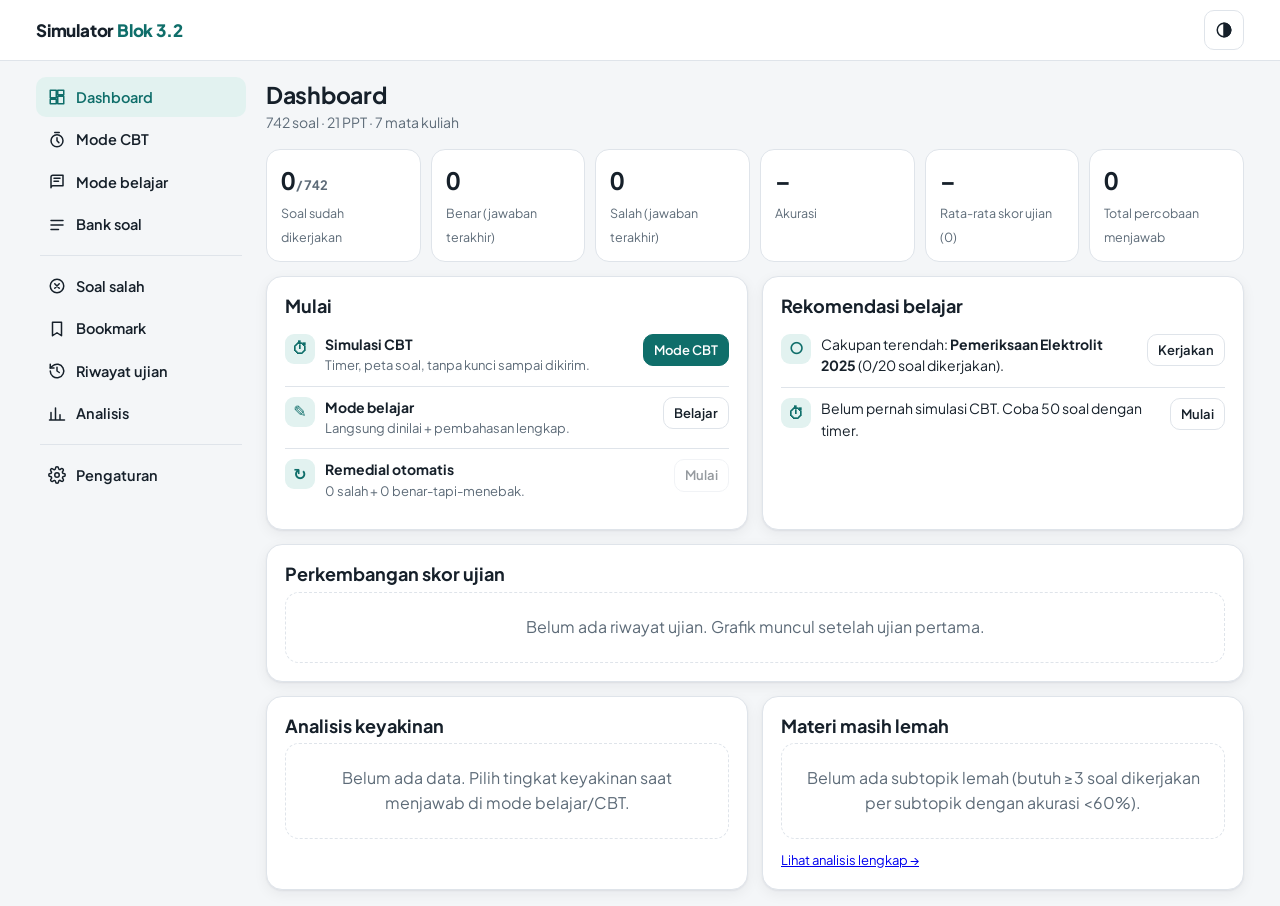
==== commit 26199957: "Tambah 55 soal recall UAS 3.2 angkatan Cerebrum (6 asli, 49 rekon); filter & label UAS Cerebrum Co-A" ====
--- a/index.html
+++ b/index.html
@@ -322,7 +322,7 @@
   <div class="cap" id="lbCap"></div>
 </div>
 
-<script type="application/json" id="bank">{"ppts":[{"id":"el","title":"Pemeriksaan Elektrolit 2025","bagian":"Patologi Klinik","dosen":"dr. Meta Safitri, Sp.PK"},{"id":"agd","title":"Pemeriksaan Analisis Gas Darah 2025","bagian":"Patologi Klinik","dosen":"dr. Meta Safitri, Sp.PK"},{"id":"tm","title":"Pemeriksaan Tumor Marker 2026","bagian":"Patologi Klinik","dosen":"dr. Meta Safitri, Sp.PK"},{"id":"tir","title":"Pemeriksaan Tiroid 2026","bagian":"Patologi Klinik","dosen":"dr. Meta Safitri, Sp.PK"},{"id":"koag","title":"Asistensi Praktikum Pemeriksaan Koagulasi","bagian":"Patologi Klinik","dosen":"dr. Meta Safitri, Sp.PK"},{"id":"ldm","title":"Aspek Laboratorium Diabetes Melitus 2026","bagian":"Patologi Klinik","dosen":"dr. Meta Safitri, Sp.PK"},{"id":"rinf","title":"Respon Imun Non Infeksi 2026","bagian":"Patologi Klinik","dosen":"dr. Meta Safitri, Sp.PK"},{"id":"gdm","title":"Tatalaksana Gizi pada DM","bagian":"Ilmu Gizi","dosen":""},{"id":"gdl","title":"Aspek Dietik pada Dislipidemi","bagian":"Ilmu Gizi","dosen":""},{"id":"gkv","title":"Aspek Dietik pada Penyakit Kardiovaskuler dan Keganasan","bagian":"Ilmu Gizi","dosen":""},{"id":"imun","title":"Imunopatologi (Modul 3.2)","bagian":"Patologi Anatomi","dosen":"dr. Djamila Zakaria, Sp.PA"},{"id":"hemo","title":"Gangguan Hemodinamik","bagian":"Patologi Anatomi","dosen":"dr. Djamila Zakaria, Sp.PA"},{"id":"ftr","title":"Drugs for Thyroid Disease and Renal Failure","bagian":"Farmakologi","dosen":"dr. Ahmad Muhyi"},{"id":"ster","title":"Steroid","bagian":"Farmakologi","dosen":"dr. Putri Azalia"},{"id":"ado","title":"Antidiabetes Oral 2026","bagian":"Farmakologi","dosen":"dr. Putri Azalia"},{"id":"ktp","title":"Kelainan Tiroid dan Paratiroid","bagian":"Penyakit Dalam","dosen":"dr. Diana Novitasari, Sp.PD-KEMD"},{"id":"sm","title":"Sindroma Metabolik","bagian":"Penyakit Dalam","dosen":"dr. Diana Novitasari, Sp.PD-KEMD"},{"id":"cush","title":"Cushing Syndrome","bagian":"Penyakit Dalam","dosen":"dr. Diana Novitasari, Sp.PD-KEMD"},{"id":"add","title":"Addison's Disease","bagian":"Penyakit Dalam","dosen":"dr. Diana Novitasari, Sp.PD-KEMD"},{"id":"kfr","title":"Ilmu Kedokteran Fisik dan Rehabilitasi","bagian":"Rehabilitasi Medik","dosen":"dr. R. D. Lestari, Sp.KFR"},{"id":"lain","title":"Recall UAM 3.2 – topik di luar 20 PPT","bagian":"Recall UAM 3.2","dosen":"Neoplasma, onkologi, radiologi, K3, lipid & hemostasis PK"}],"qs":[{"ppt":"el","topik":"Pemeriksaan Elektrolit","s":"Pompa Na⁺/K⁺-ATPase pada membran sel setiap siklusnya memindahkan ion…","o":[["Ca²⁺ keluar sel","Itu kerja pompa Ca²⁺-ATPase.","Ion berbeda."],["Na⁺ dan K⁺ masuk bersama tanpa energi","Itu bukan transpor aktif.","Pompa ini butuh ATP."],["3 Na⁺ keluar sel dan 2 K⁺ masuk sel dengan memakai 1 ATP","Na⁺/K⁺-ATPase menjaga Na⁺ tinggi di ekstrasel dan K⁺ tinggi di intrasel.","Na⁺ dipompa ke ekstrasel, K⁺ ke sitoplasma, ATP → ADP + Pi."],["Cl⁻ masuk bersama Na⁺","Itu kotransporter Na-K-2Cl.","Bukan pompa Na-K."],["3 K⁺ keluar dan 2 Na⁺ masuk","Arah ion terbalik.","Salah."]],"a":2,"p":"Kegagalan pompa Na-K (misalnya deplesi ATP saat iskemia) menyebabkan Na⁺ dan air masuk sel → pembengkakan sel (degenerasi hidropik).","k":"","t":"","n":"","tag":"","src":"elektrolit-agd-teks","id":1},{"ppt":"el","topik":"Pemeriksaan Elektrolit","s":"Pernyataan yang benar tentang distribusi cairan tubuh adalah…","o":[["Cairan intraseluler sekitar 40% BB, ekstraseluler sekitar 20% BB","<b>Keterangan:<\/b> interstisial 15%, plasma 5%. intraseluler 2/3, ekstraseluler 1/3 cairan tubuh.","Total cairan tubuh sekitar 60% BB."],["Kation utama intrasel adalah Na⁺","Kation utama intrasel adalah K⁺.","Salah."],["Plasma merupakan kompartemen terbesar","Plasma hanya sekitar 5% BB.","Salah."],["Cairan ekstraseluler lebih banyak dari intraseluler","Kebalikannya.","Salah."],["Cairan interstisial sekitar 40% BB","Interstisial sekitar 15% BB.","Salah."]],"a":0,"p":"Elektrolit utama ekstrasel: Na⁺, Cl⁻, HCO3⁻. Intrasel: K⁺, fosfat, protein.","k":"","t":"","n":"","tag":"","src":"elektrolit-agd-teks","id":2},{"ppt":"el","topik":"Pemeriksaan Elektrolit","s":"Na⁺, K⁺, dan Cl⁻ adalah elektrolit utama tubuh. Elektrolit yang merupakan kation utama cairan ekstraseluler, diatur oleh ginjal, dan berperan penting mengatur tekanan osmotik adalah…","o":[["Natrium","<b>Keterangan:<\/b> Na⁺. Kation utama ekstrasel; penentu utama osmolalitas plasma.","Sesuai slide."],["Kalium","<b>Keterangan:<\/b> K⁺. Kation utama intrasel.","Tidak sesuai."],["Kalsium","<b>Keterangan:<\/b> Ca²⁺. Berperan pada tulang, kontraksi otot, pembekuan.","Bukan kation utama ekstrasel."],["Klorida","<b>Keterangan:<\/b> Cl⁻. Anion utama ekstrasel.","Bukan kation."],["Magnesium","<b>Keterangan:<\/b> Mg²⁺. Kofaktor enzim, sebagian besar intrasel.","Tidak sesuai."]],"a":0,"p":"Fungsi Na⁺ lain: mengatur volume darah, impuls saraf, kontraksi otot, keseimbangan asam basa.","k":"","t":"","n":"","tag":"","src":"elektrolit-agd-teks","id":3},{"ppt":"el","topik":"Pemeriksaan Elektrolit","s":"Elektrolit yang merupakan kation utama intraseluler, berperan pada metabolisme sel serta memengaruhi fungsi neuromuskular dan jantung adalah…","o":[["Bikarbonat (HCO3⁻)","Anion penyangga ekstrasel.","Tidak sesuai."],["Kalium","<b>Keterangan:<\/b> K⁺. Kation utama intrasel; menentukan potensial membran istirahat.","Gangguan kadar K⁺ cepat mengganggu irama jantung."],["Natrium","<b>Keterangan:<\/b> Na⁺. Kation utama ekstrasel.","Tidak sesuai."],["Klorida","<b>Keterangan:<\/b> Cl⁻. Anion ekstrasel.","Tidak sesuai."],["Kalsium","<b>Keterangan:<\/b> Ca²⁺. Kation ekstrasel.","Tidak sesuai."]],"a":1,"p":"Hipokalemia: kelemahan otot, kram, aritmia. Hiperkalemia: aritmia hingga henti jantung.","k":"","t":"","n":"","tag":"","src":"elektrolit-agd-teks","id":4},{"ppt":"el","topik":"Pemeriksaan Elektrolit","s":"Anion utama ekstraseluler yang berperan menjaga netralitas serum, keseimbangan asam basa, dan pembentukan HCl di lambung adalah…","o":[["Natrium","<b>Keterangan:<\/b> Na⁺. Kation.","Tidak sesuai."],["Bikarbonat (HCO3⁻)","Anion ekstrasel kedua terbanyak, penyangga utama.","Bukan anion utama yang membentuk HCl."],["Fosfat","Anion utama intrasel.","Tidak sesuai."],["Sulfat","Anion minor.","Tidak sesuai."],["Klorida","<b>Keterangan:<\/b> Cl⁻. Anion utama ekstrasel.","Sesuai slide."]],"a":4,"p":"Kehilangan HCl karena muntah menyebabkan hipokloremia dan alkalosis metabolik.","k":"","t":"","n":"","tag":"","src":"elektrolit-agd-teks","id":5},{"ppt":"el","topik":"Pemeriksaan Elektrolit","s":"Pemeriksaan elektrolit serum termasuk tes yang paling sering diminta di IGD dan ICU. Metode yang paling banyak digunakan untuk mengukur Na⁺ dan K⁺ saat ini adalah…","o":[["Fotometri nyala","<b>Keterangan:<\/b> flame photometry. Metode lama untuk Na dan K.","Kini jarang dipakai."],["Mikroskopis","Tidak dipakai untuk elektrolit.","Tidak sesuai."],["Spektrofotometri","Ada untuk elektrolit tertentu.","Bukan yang paling banyak."],["Titrasi","Metode lama untuk klorida.","Tidak lazim lagi."],["Ion-selective electrode","<b>Keterangan:<\/b> ISE. Metode potensiometri yang cepat, sederhana, murah, dan akurat.","Dipakai di laboratorium maupun POCT."]],"a":4,"p":"ISE juga dipakai untuk Cl⁻ dan ion terionisasi lain seperti Ca²⁺.","k":"","t":"","n":"","tag":"","src":"elektrolit-agd-teks","id":6},{"ppt":"el","topik":"Pemeriksaan Elektrolit","s":"Prinsip kerja pengukuran elektrolit dengan ion-selective electrode (ISE) adalah…","o":[["Potensiometri: mengukur beda potensial antara elektroda indikator dan elektroda referensi yang sebanding dengan aktivitas ion","<b>Keterangan:<\/b> kerja. ISE mengubah aktivitas ion spesifik dalam larutan menjadi potensial listrik.","Membran elektroda selektif terhadap ion tertentu."],["Menghitung jumlah ion di bawah mikroskop","Tidak mungkin dilakukan.","Tidak sesuai."],["Mengukur serapan cahaya oleh larutan","Prinsip spektrofotometri.","Tidak sesuai."],["Mengukur kekeruhan larutan","Prinsip turbidimetri.","Tidak sesuai."],["Mengukur warna nyala api","Prinsip fotometri nyala.","Tidak sesuai."]],"a":0,"p":"ISE memakai dua elektroda: elektroda kerja (indikator) dan elektroda referensi.","k":"","t":"","n":"","tag":"","src":"elektrolit-agd-teks","id":7},{"ppt":"el","topik":"Pemeriksaan Elektrolit","s":"Alat point-of-care (POCT) dan blood gas analyzer mengukur elektrolit langsung dari sampel tanpa pengenceran. Metode yang dipakai alat ini adalah…","o":[["Fotometri nyala","Metode lama.","Tidak sesuai."],["Kolorimetri","Metode optik.","Tidak sesuai."],["Elektroforesis","Untuk memisahkan protein.","Tidak sesuai."],["ISE langsung","<b>Keterangan:<\/b> direct ISE. Sampel dibawa ke permukaan elektroda tanpa pengenceran; mengukur aktivitas ion dalam air plasma.","Dipakai pada POCT dan blood gas analyzer."],["ISE tidak langsung","<b>Keterangan:<\/b> indirect ISE. Ada tahap prapengenceran 1:20 atau lebih; dipakai autoanalyzer kimia.","Tidak sesuai."]],"a":3,"p":"Direct ISE bisa memakai darah utuh, serum, atau plasma; waktu analisis sekitar 60 detik.","k":"","t":"","n":"","tag":"","src":"elektrolit-agd-teks","id":8},{"ppt":"el","topik":"Pemeriksaan Elektrolit","s":"Analyzer kimia otomatis berkapasitas besar (high-throughput) di laboratorium sentral umumnya mengukur elektrolit dengan…","o":[["ISE langsung tanpa pengenceran","Dipakai POCT dan blood gas analyzer.","Tidak sesuai."],["Mikroskop elektron","Tidak dipakai untuk elektrolit.","Tidak sesuai."],["Uji strip urin","Untuk urinalisis.","Tidak sesuai."],["ISE tidak langsung, dengan prapengenceran sampel sekitar 1:20 memakai buffer berkekuatan ion tinggi","<b>Keterangan:<\/b> 20–30 kali. Mengukur elektrolit dalam volume plasma total; butuh sampel sedikit.","Sesuai slide."],["Titrasi manual","Tidak lazim lagi.","Tidak sesuai."]],"a":3,"p":"Karena metodenya berbeda, hasil direct dan indirect ISE sebaiknya tidak dipakai bergantian, terutama di IGD.","k":"","t":"","n":"","tag":"","src":"elektrolit-agd-teks","id":9},{"ppt":"el","topik":"Pemeriksaan Elektrolit","s":"Pasien dengan hiperlipidemia berat dan paraproteinemia (mieloma) mendapat hasil Na⁺ 128 mmol/L dengan analyzer ISE tidak langsung, sedangkan osmolalitas serumnya normal. Keadaan ini disebut…","o":[["Hipernatremia","Na > 145–150 mmol/L.","Tidak sesuai."],["Hiponatremia hipotonik sejati","Na di air plasma benar-benar rendah dengan osmolalitas rendah.","Osmolalitas pasien normal."],["Hiperkalemia palsu","Terjadi pada hemolisis.","Ion berbeda."],["Pseudohiponatremia","Hiponatremia palsu karena fase padat (lipid/protein) plasma bertambah sehingga air plasma yang terukur per volume berkurang pada metode indirect ISE.","Na dalam air plasma sebenarnya normal."],["Hipokloremia","Cl rendah.","Tidak sesuai."]],"a":3,"p":"Air plasma normal sekitar 93%, sisanya lipid dan protein. Bila fase padat naik, indirect ISE (yang mengencerkan plasma total) memberi hasil palsu rendah; direct ISE tidak terpengaruh.","k":"","t":"","n":"","tag":"","src":"elektrolit-agd-teks","id":10},{"ppt":"el","topik":"Pemeriksaan Elektrolit","s":"Perhatikan hasil laboratorium berikut.<div class=\"lab\"><div class=\"lab-t\">HASIL PEMERIKSAAN ELEKTROLIT SERUM<\/div><div class=\"lab-i\">Pasien: Ny. S, 32 th · tanpa keluhan, EKG normal<\/div><table class=\"t22\"><tr><th>Parameter<\/th><th>Hasil<\/th><th>Satuan<\/th><th>Rujukan<\/th><\/tr><tr><td>Natrium<\/td><td>139<\/td><td>mmol/L<\/td><td>136–145<\/td><\/tr><tr><td>Kalium<\/td><td><b class=\"fl\">6,9 H<\/b><\/td><td>mmol/L<\/td><td>3,5–5,1<\/td><\/tr><tr><td>Klorida<\/td><td>101<\/td><td>mmol/L<\/td><td>98–107<\/td><\/tr><\/table><div class=\"lab-n\">Catatan analis: serum tampak merah muda (hemolisis +2)<\/div><\/div>Penjelasan paling mungkin untuk kadar kalium pasien ini adalah…","o":[["Gagal ginjal akut","Bisa menyebabkan hiperkalemia sejati.","Tidak ada data klinis."],["Pseudohiponatremia","Gangguan pengukuran Na.","Na pasien normal."],["Hiperkalemia berat yang perlu terapi segera","Butuh konfirmasi klinis dan EKG.","Klinis tidak mendukung; ulangi sampel tanpa hemolisis."],["Hipokalemia","K rendah.","Tidak sesuai."],["Hiperkalemia palsu akibat hemolisis sampel","<b>Keterangan:<\/b> pseudohiperkalemia. Eritrosit yang pecah melepaskan K⁺ intrasel ke serum.","Pasien tanpa keluhan, EKG normal, dan sampel hemolisis."]],"a":4,"p":"Slide: hindari hemolisis karena menyebabkan K⁺ palsu tinggi. Pisahkan serum dari sel secepatnya; analisis dalam 1–2 jam.","k":"","t":"","n":"","tag":"","src":"elektrolit-agd-teks","id":11},{"ppt":"el","topik":"Pemeriksaan Elektrolit","s":"Bila pemeriksaan elektrolit harus memakai plasma (bukan serum), antikoagulan yang dianjurkan adalah…","o":[["Natrium fluorida","Menambah Na⁺; untuk glukosa.","Tidak sesuai."],["Natrium sitrat","Menambah Na⁺ dan mengencerkan.","Tidak sesuai."],["Natrium heparin","Menambah Na⁺ ke sampel.","Hasil Na palsu tinggi."],["Lithium heparin atau amonium heparin","Tidak menambah Na⁺ atau K⁺ ke sampel.","Sesuai slide."],["K2EDTA","Menambah K⁺ ke sampel.","Hasil K palsu sangat tinggi."]],"a":3,"p":"Kontaminasi EDTA (tabung ungu diisi sebelum tabung kimia) adalah penyebab klasik hiperkalemia dan hipokalsemia palsu.","k":"","t":"","n":"","tag":"","src":"elektrolit-agd-teks","id":12},{"ppt":"el","topik":"Pemeriksaan Elektrolit","s":"Penyimpanan sampel elektrolit yang benar menurut materi adalah…","o":[["Na⁺ dan K⁺ stabil dalam serum minimal 1 minggu pada 2–8°C; darah utuh yang belum dipisah sebaiknya tidak didinginkan","Pendinginan darah utuh menghambat pompa Na-K sehingga K⁺ keluar dari eritrosit.","Sesuai slide sample storage."],["Sampel urin disimpan pada suhu 37°C","Urin disimpan pada 2–8°C.","Salah."],["Darah utuh harus segera dimasukkan kulkas","Justru meningkatkan pelepasan K⁺ dari eritrosit.","Salah."],["Serum hanya stabil 10 menit","Terlalu singkat.","Salah."],["Klorida harus dibekukan","Klorida stabil 1 minggu pada 2–30°C.","Salah."]],"a":0,"p":"Prinsip: periksa secepatnya (idealnya 1–2 jam), pisahkan serum dari sel.","k":"","t":"","n":"","tag":"","src":"elektrolit-agd-teks","id":13},{"ppt":"el","topik":"Pemeriksaan Elektrolit","s":"Perhatikan hasil laboratorium berikut.<div class=\"lab\"><div class=\"lab-t\">HASIL PEMERIKSAAN ELEKTROLIT SERUM<\/div><div class=\"lab-i\">Pasien: Tn. K, 75 th · penghuni panti wreda, lemas dan bingung<\/div><table class=\"t22\"><tr><th>Parameter<\/th><th>Hasil<\/th><th>Satuan<\/th><th>Rujukan<\/th><\/tr><tr><td>Natrium<\/td><td><b class=\"fl\">128 L<\/b><\/td><td>mmol/L<\/td><td>136–145<\/td><\/tr><tr><td>Kalium<\/td><td>4,0<\/td><td>mmol/L<\/td><td>3,5–5,1<\/td><\/tr><tr><td>Klorida<\/td><td><b class=\"fl\">95 L<\/b><\/td><td>mmol/L<\/td><td>98–107<\/td><\/tr><\/table><\/div>Gangguan elektrolit utama pada pasien ini adalah…","o":[["Hipernatremia","Na > 145–150 mmol/L.","Tidak sesuai."],["Hiperkloremia","Cl > 106 mmol/L.","Cl justru rendah."],["Hiperkalemia","K > 5,5 mmol/L.","K normal."],["Hipokalemia","K < 3,5 mmol/L.","K normal."],["Hiponatremia","Na serum < 135 mmol/L.","Tersering pada pasien rawat inap; gejala neurologis seperti bingung."]],"a":4,"p":"Slide: prevalensi hiponatremia sekitar 1% di panti wreda, 18% rawat inap akut, 30% di ICU. Hiponatremia ringan-kronik sering tanpa gejala atau dengan gejala neurologis dan GI.","k":"","t":"","n":"","tag":"","src":"elektrolit-agd-teks","id":14},{"ppt":"el","topik":"Pemeriksaan Elektrolit","s":"Perhatikan hasil laboratorium berikut.<div class=\"lab\"><div class=\"lab-t\">HASIL PEMERIKSAAN ELEKTROLIT SERUM<\/div><div class=\"lab-i\">Pasien: An. R, 2 th · diare cair 3 hari, rewel, haus<\/div><table class=\"t22\"><tr><th>Parameter<\/th><th>Hasil<\/th><th>Satuan<\/th><th>Rujukan<\/th><\/tr><tr><td>Natrium<\/td><td><b class=\"fl\">154 H<\/b><\/td><td>mmol/L<\/td><td>136–145<\/td><\/tr><tr><td>Kalium<\/td><td>3,9<\/td><td>mmol/L<\/td><td>3,5–5,1<\/td><\/tr><tr><td>Klorida<\/td><td><b class=\"fl\">112 H<\/b><\/td><td>mmol/L<\/td><td>98–107<\/td><\/tr><\/table><\/div>Interpretasi yang paling tepat adalah…","o":[["Hipokloremia","Cl rendah.","Tidak sesuai."],["Pseudohiponatremia","Hasil Na palsu rendah.","Tidak sesuai."],["Hiponatremia","Na rendah.","Tidak sesuai."],["Hipernatremia disertai hiperkloremia, sesuai dehidrasi","Na > 150 (batas slide) dan Cl > 106; kehilangan air lebih banyak dari garam.","Slide: hiperkloremia dapat terjadi pada dehidrasi dan diare berat."],["Hiperkalemia","K tinggi.","K normal."]],"a":3,"p":"Slide mendefinisikan hipernatremia > 150 mEq/L (literatur lain > 145). Insidensnya lebih jarang (0,3–8,9% pasien rawat inap).","k":"","t":"","n":"","tag":"","src":"elektrolit-agd-teks","id":15},{"ppt":"el","topik":"Pemeriksaan Elektrolit","s":"Perhatikan hasil laboratorium berikut.<div class=\"lab\"><div class=\"lab-t\">HASIL PEMERIKSAAN ELEKTROLIT SERUM<\/div><div class=\"lab-i\">Pasien: Tn. B, 60 th · gagal ginjal kronik, lemas, berdebar<\/div><table class=\"t22\"><tr><th>Parameter<\/th><th>Hasil<\/th><th>Satuan<\/th><th>Rujukan<\/th><\/tr><tr><td>Natrium<\/td><td>136<\/td><td>mmol/L<\/td><td>136–145<\/td><\/tr><tr><td>Kalium<\/td><td><b class=\"fl\">7,0 H<\/b><\/td><td>mmol/L<\/td><td>3,5–5,1<\/td><\/tr><tr><td>Klorida<\/td><td>104<\/td><td>mmol/L<\/td><td>98–107<\/td><\/tr><\/table><div class=\"lab-n\">Sampel tidak hemolisis<\/div><\/div>Menurut definisi European Resuscitation Council (ERC), kadar kalium pasien tergolong…","o":[["Hiperkalemia berat","<b>Keterangan:<\/b> > 6,5 mmol/L. ERC: hiperkalemia > 5,5 mmol/L; berat > 6,5 mmol/L.","K 7,0 pada gagal ginjal, sampel tidak hemolisis = hiperkalemia sejati berat."],["Hiperkalemia ringan","Di atas 5,5 tapi ≤ 6,5.","K pasien lebih tinggi."],["Hipokalemia","K < 3,5.","Tidak sesuai."],["Normal","K 3,5–5,1.","Tidak sesuai."],["Pseudohiperkalemia","Karena hemolisis.","Sampel tidak hemolisis."]],"a":0,"p":"Hiperkalemia dapat terjadi pada hipoksia, sepsis, gagal jantung, dan gagal ginjal. Keterlambatan tata laksana mengancam nyawa.","k":"","t":"","n":"","tag":"","src":"elektrolit-agd-teks","id":16},{"ppt":"el","topik":"Pemeriksaan Elektrolit","s":"Pasien gagal ginjal kronik dengan kalium 7,0 mmol/L. Pemeriksaan EKG dilakukan. Gambaran EKG yang khas pada keadaan ini adalah…","o":[["Interval QT memanjang karena hipokalsemia","Hipokalsemia memperpanjang segmen ST/QT.","Tidak sesuai."],["Gelombang delta","Khas sindrom WPW.","Tidak sesuai."],["Gelombang U menonjol","Khas hipokalemia.","Tidak sesuai."],["Gelombang T mendatar atau terbalik","Khas hipokalemia.","Tidak sesuai."],["Gelombang T tinggi dan runcing","<b>Keterangan:<\/b> peaked/tall T. Tanda paling awal hiperkalemia.","Tanda paling khas."]],"a":4,"p":"Progresi hiperkalemia: T runcing → PR memanjang dan P mendatar → QRS melebar → pola sine wave → fibrilasi ventrikel/asistol.","k":"","t":"","n":"","tag":"","src":"elektrolit-agd-teks","id":17},{"ppt":"el","topik":"Pemeriksaan Elektrolit","s":"Perhatikan hasil laboratorium berikut.<div class=\"lab\"><div class=\"lab-t\">HASIL PEMERIKSAAN ELEKTROLIT SERUM<\/div><div class=\"lab-i\">Pasien: Ny. D, 40 th · muntah berulang 4 hari (stenosis pilorus)<\/div><table class=\"t22\"><tr><th>Parameter<\/th><th>Hasil<\/th><th>Satuan<\/th><th>Rujukan<\/th><\/tr><tr><td>Natrium<\/td><td>138<\/td><td>mmol/L<\/td><td>136–145<\/td><\/tr><tr><td>Kalium<\/td><td><b class=\"fl\">3,2 L<\/b><\/td><td>mmol/L<\/td><td>3,5–5,1<\/td><\/tr><tr><td>Klorida<\/td><td><b class=\"fl\">85 L<\/b><\/td><td>mmol/L<\/td><td>98–107<\/td><\/tr><\/table><\/div>Kelainan klorida pada pasien ini paling sesuai dengan…","o":[["Hipokloremia akibat kehilangan HCl lambung karena muntah","<b>Keterangan:<\/b> gangguan saluran cerna. Slide: hipokloremia (< 96 mEq/L) terjadi pada gangguan GI dan ginjal.","Muntah berulang membuang HCl."],["Hiperkloremia karena dehidrasi","Cl tinggi.","Cl pasien rendah."],["Hiperkloremia karena sindrom Cushing","Cl tinggi.","Tidak sesuai."],["Pseudohiponatremia","Gangguan pengukuran Na.","Tidak sesuai."],["Kadar klorida normal","Normal 98–107.","Cl 85 rendah."]],"a":0,"p":"Muntah juga menyebabkan alkalosis metabolik hipokloremik dan hipokalemia.","k":"","t":"","n":"","tag":"","src":"elektrolit-agd-teks","id":18},{"ppt":"el","topik":"Pemeriksaan Elektrolit","s":"Berdasarkan slide, keadaan yang dapat menyebabkan hiperkloremia (> 106 mEq/L) adalah…","o":[["Dehidrasi, sindrom Cushing, hiperaldosteronisme, diare berat, asidosis respiratorik","Daftar penyebab hiperkloremia di slide.","Jawaban yang sesuai materi."],["Gagal jantung dengan retensi air","Cenderung dilusi.","Tidak sesuai."],["Overhidrasi","Mengencerkan Cl (hipokloremia).","Tidak sesuai."],["Pemakaian diuretik loop jangka lama","Cenderung hipokloremia.","Tidak sesuai."],["Muntah berulang","Menyebabkan hipokloremia.","Tidak sesuai."]],"a":0,"p":"Diare berat membuang HCO3⁻ sehingga Cl⁻ ditahan (asidosis metabolik hiperkloremik, anion gap normal).","k":"","t":"","n":"","tag":"","src":"elektrolit-agd-teks","id":19},{"ppt":"el","topik":"Pemeriksaan Elektrolit","s":"Nilai rujukan kalium plasma dewasa di slide adalah 3,5–5,1 mmol/L. Pasien dengan kadar kalium 3,1 mmol/L dan keluhan kelemahan otot serta kram tergolong…","o":[["Hipokloremia","Gangguan klorida.","Tidak sesuai."],["Normokalemia","3,5–5,1 mmol/L.","Tidak sesuai."],["Hiponatremia","Gangguan natrium.","Tidak sesuai."],["Hipokalemia","K di bawah rujukan 3,5 mmol/L.","Gejala sesuai tabel fungsi K⁺ (too little: kelemahan otot, kram, aritmia)."],["Hiperkalemia","K di atas 5,1 mmol/L.","Tidak sesuai."]],"a":3,"p":"Nilai rujukan di slide: Na 136–145, K 3,5–5,1, Cl 98–107, HCO3⁻ 22–28 mmol/L.","k":"","t":"","n":"","tag":"","src":"elektrolit-agd-teks","id":20},{"ppt":"agd","topik":"Analisis Gas Darah","s":"Analisis gas darah arteri merupakan standar baku untuk menentukan…","o":[["Status gizi pasien","Bukan tujuan AGD.","Tidak sesuai."],["Kadar glukosa darah","Pemeriksaan kimia darah.","Tidak sesuai."],["Status asam basa, ventilasi, dan oksigenasi pasien","Definisi AGD di slide.","Jawaban paling lengkap."],["Jumlah sel darah","Hematologi rutin.","Tidak sesuai."],["Fungsi pembekuan darah","Pemeriksaan PT/APTT.","Tidak sesuai."]],"a":2,"p":"Indikasi AGD: menegakkan diagnosis (gagal napas, hiperventilasi, asidosis/alkalosis), menilai beratnya kondisi, monitoring terapi.","k":"","t":"","n":"","tag":"","src":"elektrolit-agd-teks","id":21},{"ppt":"agd","topik":"Analisis Gas Darah","s":"Perhatikan hasil AGD berikut.<div class=\"lab\"><div class=\"lab-t\">HASIL ANALISIS GAS DARAH ARTERI<\/div><div class=\"lab-i\">Pasien: Tn. H, 62 th · sesak berat di IGD<\/div><table class=\"t22\"><tr><th>Parameter<\/th><th>Hasil<\/th><th>Satuan<\/th><th>Rujukan<\/th><\/tr><tr><td>pH<\/td><td><b class=\"fl\">7,18 L<\/b><\/td><td><\/td><td>7,35–7,45<\/td><\/tr><tr><td>pCO2<\/td><td><b class=\"fl\">58 H<\/b><\/td><td>mmHg<\/td><td>35–45<\/td><\/tr><tr><td>HCO3-<\/td><td><b class=\"fl\">14 L<\/b><\/td><td>mmol/L<\/td><td>22–26<\/td><\/tr><tr><td>PaO2<\/td><td><b class=\"fl\">52 L<\/b><\/td><td>mmHg<\/td><td>80–100<\/td><\/tr><tr><td>BE<\/td><td><b class=\"fl\">−12 L<\/b><\/td><td>mmol/L<\/td><td>−2 s.d. +2<\/td><\/tr><\/table><\/div>Berdasarkan materi, parameter yang menunjukkan kondisi pasien berat adalah…","o":[["HCO3⁻ 22–26","Normal.","Tidak sesuai."],["PaO2 < 8 kPa, PaCO2 meningkat, BE < −10 atau HCO3⁻ < 15, dan pH < 7,25","<b>Keterangan:<\/b> 60 mmHg. Empat parameter beratnya kondisi di slide.","Semua terpenuhi pada pasien ini."],["pH 7,35–7,45","Nilai normal.","Tidak sesuai."],["BE −2 sampai +2","Normal.","Tidak sesuai."],["PaO2 > 100 mmHg","Hiperoksemia, bukan tanda berat.","Tidak sesuai."]],"a":1,"p":"8 kPa ≈ 60 mmHg. H⁺ > 55 nmol/L setara pH < 7,25.","k":"","t":"","n":"","tag":"","src":"elektrolit-agd-teks","id":22},{"ppt":"agd","topik":"Analisis Gas Darah","s":"Sebelum pungsi arteri radialis, pemeriksa menekan arteri radialis dan ulnaris, pasien mengepal lalu membuka tangan hingga telapak pucat, kemudian tekanan pada arteri ulnaris dilepas. Tujuan pemeriksaan ini adalah…","o":[["Menilai fragilitas kapiler","Uji Rumple-Leede.","Tidak sesuai."],["Menilai refleks fisiologis","Pemeriksaan neurologis.","Tidak sesuai."],["Menilai sirkulasi kolateral arteri ulnaris","<b>Keterangan:<\/b> uji Allen. Bila arteri radialis cedera, tangan tetap mendapat darah dari ulnaris.","Sirkulasi kolateral yang tidak adekuat adalah kontraindikasi."],["Menentukan golongan darah","Pemeriksaan serologi.","Tidak sesuai."],["Menilai kekuatan otot tangan","Pemeriksaan neuromuskular.","Tidak sesuai."]],"a":2,"p":"Cara: tekan arteri radialis dan ulnaris, pasien mengepal lalu membuka (telapak pucat), lepaskan ulnaris; warna kembali < 5–15 detik = kolateral baik.","k":"","t":"","n":"","tag":"","src":"elektrolit-agd-teks","id":23},{"ppt":"agd","topik":"Analisis Gas Darah","s":"Kontraindikasi pengambilan darah arteri untuk AGD menurut materi adalah…","o":[["Pasien gagal napas","Justru indikasi.","Tidak sesuai."],["Terapi antikoagulan dosis sedang sampai tinggi","Risiko perdarahan dan hematom di lokasi pungsi.","Sesuai slide (juga sirkulasi kolateral tidak adekuat)."],["Pasien ketoasidosis diabetik","Indikasi AGD.","Tidak sesuai."],["Pasien hiperkapnia kronik yang mendapat O2","Indikasi evaluasi terapi.","Tidak sesuai."],["Pasien dengan ventilator","Indikasi monitoring.","Tidak sesuai."]],"a":1,"p":"Kontraindikasi lain: lokasi pascaoperasi atau prosedur tertentu, penyakit/infeksi di sekitar lokasi pengambilan, gangguan pembekuan.","k":"","t":"","n":"","tag":"","src":"elektrolit-agd-teks","id":24},{"ppt":"agd","topik":"Analisis Gas Darah","s":"Lokasi yang paling sering dipakai untuk pungsi arteri adalah…","o":[["Arteri karotis","Tidak dipakai untuk AGD.","Berbahaya."],["Arteri radialis","Superfisial, mudah diraba, ada kolateral ulnaris.","Sesuai slide (biasanya a. radialis)."],["Arteri brakialis","Alternatif.","Bukan pilihan pertama."],["Vena kubiti","Untuk darah vena.","Bukan pungsi arteri."],["Arteri femoralis","Alternatif bila radialis tidak bisa.","Bukan pilihan pertama."]],"a":1,"p":"Darah kapiler dipakai pada neonatus; darah vena untuk penilaian cepat atau status metabolik (misalnya pasien KAD).","k":"","t":"","n":"","tag":"","src":"elektrolit-agd-teks","id":25},{"ppt":"agd","topik":"Analisis Gas Darah","s":"Cara penusukan yang benar adalah…","o":[["Jarum ditusukkan di antara dua jari dengan sudut 45° mengarah ke jantung, darah dibiarkan mengalir sendiri tanpa diaspirasi","Tekanan arteri mengisi spuit sendiri.","Sesuai slide pengambilan sampel."],["Sudut 90° menjauhi jantung lalu diaspirasi kuat","Teknik keliru.","Salah."],["Diaspirasi kuat agar cepat","Aspirasi kuat menarik udara dan menyebabkan hemolisis.","Salah."],["Sudut 15° seperti pungsi vena dengan tourniquet","Teknik pungsi vena.","Salah."],["Ditusuk tanpa meraba arteri","Arteri harus diraba dulu.","Salah."]],"a":0,"p":"Setelah jarum dicabut, ujung ditusukkan ke karet penutup (cegah udara masuk) dan bekas tusukan ditekan kapas kering sampai darah berhenti.","k":"","t":"","n":"","tag":"","src":"elektrolit-agd-teks","id":26},{"ppt":"agd","topik":"Analisis Gas Darah","s":"Penggunaan heparin cair pada spuit yang benar adalah…","o":[["Tidak perlu heparin","Darah membeku.","Tidak bisa diperiksa."],["Ambil 1 cc heparin lalu keluarkan, sehingga heparin hanya membasahi dinding spuit","Mencegah pembekuan tanpa mengencerkan sampel.","Sesuai slide."],["Spuit diisi penuh heparin","Antikoagulan berlebihan mengencerkan sampel.","pCO2 terukur palsu turun."],["Memakai sitrat","Untuk koagulasi.","Mengencerkan sampel."],["Memakai EDTA","Untuk hematologi.","Mengubah pH."]],"a":1,"p":"Banyak sentra kini memakai spuit AGD khusus berisi heparin kering (lithium heparin).","k":"","t":"","n":"","tag":"","src":"elektrolit-agd-teks","id":27},{"ppt":"agd","topik":"Analisis Gas Darah","s":"Waktu pengambilan sampel AGD untuk melihat respons terapi oksigen adalah…","o":[["Setelah 20 menit terapi oksigen","Memberi waktu keseimbangan gas darah.","Sesuai slide."],["Setelah pasien berolahraga berat","Justru harus dihindari aktivitas berat.","Tidak sesuai."],["Hanya saat pasien tidur","Tidak ada aturan khusus.","Tidak sesuai."],["Segera setelah oksigen dipasang","Belum mencerminkan respons.","Terlalu cepat."],["Setelah 24 jam","Terlalu lama untuk menilai respons akut.","Tidak sesuai."]],"a":0,"p":"Pada keadaan darurat, sampel diambil sesegera mungkin; pemantauan rutin bisa tiap pagi.","k":"","t":"","n":"","tag":"","src":"elektrolit-agd-teks","id":28},{"ppt":"agd","topik":"Analisis Gas Darah","s":"Perhatikan hasil AGD berikut.<div class=\"lab\"><div class=\"lab-t\">HASIL ANALISIS GAS DARAH ARTERI<\/div><div class=\"lab-i\">Sampel arteri, spuit tidak ditutup, tampak gelembung udara<\/div><table class=\"t22\"><tr><th>Parameter<\/th><th>Hasil<\/th><th>Satuan<\/th><th>Rujukan<\/th><\/tr><tr><td>pH<\/td><td>7,42<\/td><td><\/td><td>7,35–7,45<\/td><\/tr><tr><td>pCO2<\/td><td>38<\/td><td>mmHg<\/td><td>35–45<\/td><\/tr><tr><td>HCO3-<\/td><td>24<\/td><td>mmol/L<\/td><td>22–26<\/td><\/tr><tr><td>PaO2<\/td><td><b class=\"fl\">128 H<\/b><\/td><td>mmHg<\/td><td>80–100<\/td><\/tr><\/table><\/div>Pasien bernapas udara ruang tanpa oksigen tambahan. Kesalahan pra-analitik yang paling mungkin menjelaskan hasil PaO2 adalah…","o":[["Adanya gelembung udara dalam sampel","Menurut slide, gelembung menurunkan tekanan O2 sampel sehingga alat menyesuaikan dengan meningkatkan nilai PO2; secara fisiologis udara ruang (PO2 sekitar 150 mmHg) menaikkan PO2 sampel.","PaO2 tinggi tidak sesuai dengan pasien tanpa O2."],["Sampel tertukar dengan vena","Darah vena justru PO2 rendah.","Tidak sesuai."],["Antikoagulan berlebihan","Menyebabkan dilusi dan menurunkan pCO2.","Tidak menjelaskan PaO2 tinggi."],["Hemolisis","Lebih memengaruhi kalium.","Tidak sesuai."],["Pasien hiperventilasi","Menurunkan pCO2, PaO2 naik sedikit.","Tidak setinggi itu pada udara ruang."]],"a":0,"p":"Penyebab kesalahan interpretasi AGD di slide: gelembung udara, antikoagulan berlebihan, penundaan pemeriksaan.","k":"","t":"","n":"","tag":"","src":"elektrolit-agd-teks","id":29},{"ppt":"agd","topik":"Analisis Gas Darah","s":"Perhatikan hasil AGD berikut.<div class=\"lab\"><div class=\"lab-t\">HASIL ANALISIS GAS DARAH ARTERI<\/div><div class=\"lab-i\">Spuit diisi heparin cair berlebihan<\/div><table class=\"t22\"><tr><th>Parameter<\/th><th>Hasil<\/th><th>Satuan<\/th><th>Rujukan<\/th><\/tr><tr><td>pH<\/td><td>7,4<\/td><td><\/td><td>7,35–7,45<\/td><\/tr><tr><td>pCO2<\/td><td><b class=\"fl\">28 L<\/b><\/td><td>mmHg<\/td><td>35–45<\/td><\/tr><tr><td>HCO3-<\/td><td><b class=\"fl\">18 L<\/b><\/td><td>mmol/L<\/td><td>22–26<\/td><\/tr><\/table><\/div>Pada pasien tanpa gangguan klinis, pCO2 dan HCO3⁻ terukur rendah. Penyebab pra-analitik yang paling mungkin adalah…","o":[["Antikoagulan berlebihan sehingga sampel terdilusi dan pCO2 turun","<b>Keterangan:<\/b> heparin cair. Sesuai tabel kesalahan interpretasi di slide.","Heparin cair juga mengencerkan HCO3⁻."],["Gelembung udara","Terutama menaikkan PO2.","Kurang sesuai."],["Pasien alkalosis respiratorik","pH normal, klinis normal.","Tidak sesuai."],["Sampel disimpan di lemari es","Cara yang benar bila ditunda.","Tidak menyebabkan dilusi."],["Pasien asidosis metabolik","pH pasien normal dan klinis normal.","Tidak sesuai."]],"a":0,"p":"Itulah sebabnya heparin hanya membasahi dinding spuit.","k":"","t":"","n":"","tag":"","src":"elektrolit-agd-teks","id":30},{"ppt":"agd","topik":"Analisis Gas Darah","s":"Sampel AGD tidak dapat langsung diperiksa dan akan ditunda lebih dari 20 menit. Tindakan yang tepat adalah…","o":[["Menghangatkan sampel","Mempercepat metabolisme.","Tidak tepat."],["Menyimpan sampel di lemari es","<b>Keterangan:<\/b> suhu dingin. Memperlambat metabolisme sel darah yang mengubah PO2 dan PCO2.","Sesuai slide."],["Membiarkan pada suhu ruang","Dalam 20 menit nilai PO2 dan PCO2 berubah.","Tidak tepat."],["Membuka tutup spuit agar tidak membeku","Udara masuk ke sampel.","Tidak tepat."],["Menambah heparin","Menyebabkan dilusi.","Tidak tepat."]],"a":1,"p":"Slide menulis penyimpanan suhu ruang selama 20 menit meningkatkan nilai PO2 dan PCO2. Secara fisiologis, sel darah yang hidup mengonsumsi O2 dan menghasilkan CO2, sehingga PCO2 naik dan PO2 umumnya turun.","k":"","t":"","n":"Ada perbedaan antara kalimat slide (PO2 naik) dan fisiologi (PO2 turun). Soal ini tidak bergantung pada arah perubahan PO2.","tag":"","src":"elektrolit-agd-teks","id":31},{"ppt":"agd","topik":"Analisis Gas Darah","s":"Metode pemeriksaan yang dipakai alat analisis gas darah modern adalah…","o":[["Metode gasometri dan osmometri","Metode lama.","Tidak dipakai alat modern."],["Metode Sahli","Untuk hemoglobin.","Tidak sesuai."],["Metode Westergren","Untuk LED.","Tidak sesuai."],["Metode penyetimbangan Astrup","Metode lama yang menyetimbangkan sampel dengan gas berkadar CO2 diketahui.","Tidak dipakai alat modern."],["Metode elektroda","Elektroda pH, pCO2 (Severinghaus), dan pO2 (Clark).","Metode yang dipakai alat AGD saat ini."]],"a":4,"p":"Slide menyebut tiga metode: penyetimbangan Astrup, gasometri dan osmometri, elektroda.","k":"","t":"","n":"","tag":"","src":"elektrolit-agd-teks","id":32},{"ppt":"agd","topik":"Analisis Gas Darah","s":"Persamaan Henderson-Hasselbalch menyatakan bahwa pH darah ditentukan oleh…","o":[["Kadar klorida saja","Tidak menentukan pH secara langsung.","Tidak sesuai."],["Kadar oksigen terlarut","Tidak menentukan pH.","Tidak sesuai."],["Perbandingan konsentrasi bikarbonat terhadap asam karbonat, dengan pK sistem bikarbonat 6,1","<b>Keterangan:<\/b> HCO3⁻; H2CO3. pH = pK + log [HCO3⁻]/[H2CO3].","Sesuai slide."],["Kadar natrium plasma","Tidak menentukan pH secara langsung.","Tidak sesuai."],["Jumlah hemoglobin saja","Tidak menentukan pH secara langsung.","Tidak sesuai."]],"a":2,"p":"H2CO3 ≈ 0,03 × pCO2, sehingga HCO3⁻ mewakili komponen metabolik dan pCO2 komponen respiratorik.","k":"","t":"","n":"","tag":"","src":"elektrolit-agd-teks","id":33},{"ppt":"agd","topik":"Analisis Gas Darah","s":"Pasangan penyangga dan lokasinya yang benar adalah…","o":[["Hemoglobin di urin","Hemoglobin di dalam eritrosit.","Salah."],["Bikarbonat di intraseluler saja","Bikarbonat penyangga utama ekstrasel.","Salah."],["Bikarbonat; fosfat; protein; hemoglobin","<b>Keterangan:<\/b> ekstraseluler; intraseluler dan urin; intraseluler dan plasma; eritrosit. Sesuai slide teori dasar.","Pasangan lengkap dan benar."],["Fosfat di plasma saja","Fosfat terutama intrasel dan urin.","Salah."],["Protein hanya di urin","Protein di intrasel dan plasma.","Salah."]],"a":2,"p":"Penyangga = kombinasi asam lemah atau basa lemah dengan garamnya.","k":"","t":"","n":"","tag":"","src":"elektrolit-agd-teks","id":34},{"ppt":"agd","topik":"Analisis Gas Darah","s":"Pernyataan yang benar tentang peran paru dalam keseimbangan asam basa adalah…","o":[["Hipoventilasi menyebabkan alkalosis","Kebalikannya.","Salah."],["Paru mengekskresikan HCO3⁻ lewat urin","Itu peran ginjal.","Salah."],["Paru mensekresi amonia","Ginjal yang mensekresi amonia.","Salah."],["Paru bekerja dalam hitungan hari","Ginjal yang bekerja dalam jam–hari.","Salah."],["Paru mengatur pCO2; hiperventilasi menurunkan pCO2, hipoventilasi menaikkan pCO2","<b>Keterangan:<\/b> alkalosis; asidosis. CO2 + H2O ⇌ H2CO3 ⇌ H⁺ + HCO3⁻.","Bekerja dalam hitungan menit."]],"a":4,"p":"Mekanisme ginjal: reabsorpsi HCO3⁻, asidifikasi garam dapar, sekresi amonia.","k":"","t":"","n":"","tag":"","src":"elektrolit-agd-teks","id":35},{"ppt":"agd","topik":"Analisis Gas Darah","s":"Perhatikan hasil AGD berikut.<div class=\"lab\"><div class=\"lab-t\">HASIL ANALISIS GAS DARAH ARTERI<\/div><div class=\"lab-i\">Rujukan materi kuliah (HCO3⁻ 22–28 mmol/L)<\/div><table class=\"t22\"><tr><th>Parameter<\/th><th>Hasil<\/th><th>Satuan<\/th><th>Rujukan<\/th><\/tr><tr><td>pH<\/td><td>7,4<\/td><td><\/td><td>7,35–7,45<\/td><\/tr><tr><td>pCO2<\/td><td>40<\/td><td>mmHg<\/td><td>35–45<\/td><\/tr><tr><td>HCO3-<\/td><td>24<\/td><td>mmol/L<\/td><td>22–26<\/td><\/tr><tr><td>BE<\/td><td><b class=\"fl\">−4 L<\/b><\/td><td>mmol/L<\/td><td>−2 s.d. +2<\/td><\/tr><tr><td>PaO2<\/td><td><b class=\"fl\">58 L<\/b><\/td><td>mmHg<\/td><td>80–100<\/td><\/tr><tr><td>SaO2<\/td><td><b class=\"fl\">90 L<\/b><\/td><td>%<\/td><td>> 95<\/td><\/tr><\/table><\/div>Pernyataan yang benar tentang nilai BE dan PaO2 pasien adalah…","o":[["BE hanya bernilai positif","BE bisa positif atau negatif.","Salah."],["BE −4 menunjukkan alkalosis metabolik","BE > +2 yang menunjukkan alkalosis metabolik.","Salah."],["PaO2 58 masih normal","Normal 80–100 mmHg.","Salah."],["BE < −2 mengindikasikan asidosis metabolik, dan PaO2 < 60 mmHg menunjukkan perlunya oksigen tambahan","Sesuai slide parameter AGD.","BE −4 dan PaO2 58."],["SaO2 90% normal","Normal > 95%.","Salah."]],"a":3,"p":"BE = jumlah asam atau basa yang perlu ditambahkan ke 1 liter darah (37°C, pCO2 40, SO2 100%) agar pH kembali 7,4.","k":"","t":"","n":"","tag":"","src":"elektrolit-agd-teks","id":36},{"ppt":"agd","topik":"Analisis Gas Darah","s":"Pada asidemia dengan HCO3⁻ rendah sebagai proses primer, respons kompensasinya adalah…","o":[["Alkalosis respiratorik","<b>Keterangan:<\/b> pCO2 turun. Tubuh hiperventilasi untuk membuang CO2.","Sesuai materi: metabolic acidosis → compensation respiratory alkalosis."],["Alkalosis metabolik","Itu kompensasi untuk asidosis respiratorik.","Tidak sesuai."],["Asidosis metabolik tambahan","Bukan kompensasi.","Salah."],["Asidosis respiratorik","Akan memperberat asidemia.","Salah."],["Tidak ada kompensasi sama sekali","Tubuh selalu berusaha mengompensasi.","Kurang tepat."]],"a":0,"p":"Kompensasi selalu berlawanan arah dengan gangguan primer, tetapi tidak pernah overkompensasi.","k":"","t":"","n":"","tag":"","src":"elektrolit-agd-teks","id":37},{"ppt":"agd","topik":"Analisis Gas Darah","s":"Menurut mnemonik ROME (Respiratory Opposite, Metabolic Equal), hasil AGD pH 7,30 dan pCO2 55 mmHg menunjukkan…","o":[["Alkalosis respiratorik","pH naik, pCO2 turun.","Tidak sesuai."],["Normal","pH 7,35–7,45.","Tidak sesuai."],["Asidosis metabolik","Metabolic Equal: pH dan pCO2 sama-sama turun.","Tidak sesuai."],["Alkalosis metabolik","pH dan pCO2 sama-sama naik.","Tidak sesuai."],["Asidosis respiratorik","Respiratory Opposite: pH turun dan pCO2 naik (berlawanan arah).","Sesuai ROME."]],"a":4,"p":"ROME: Respiratory Opposite, Metabolic Equal (arah pH dibandingkan dengan pCO2).","k":"","t":"","n":"","tag":"","src":"elektrolit-agd-teks","id":38},{"ppt":"agd","topik":"Analisis Gas Darah","s":"Perhatikan hasil AGD berikut.<div class=\"lab\"><div class=\"lab-t\">HASIL ANALISIS GAS DARAH ARTERI<\/div><div class=\"lab-i\">Pasien: Tn. A, 54 th<\/div><table class=\"t22\"><tr><th>Parameter<\/th><th>Hasil<\/th><th>Satuan<\/th><th>Rujukan<\/th><\/tr><tr><td>pH<\/td><td><b class=\"fl\">7,22 L<\/b><\/td><td><\/td><td>7,35–7,45<\/td><\/tr><tr><td>pCO2<\/td><td><b class=\"fl\">15 L<\/b><\/td><td>mmHg<\/td><td>35–45<\/td><\/tr><tr><td>HCO3-<\/td><td><b class=\"fl\">6 L<\/b><\/td><td>mmol/L<\/td><td>22–26<\/td><\/tr><\/table><\/div>Status asam basa pasien adalah…","o":[["Normal","Semua parameter abnormal.","Salah."],["Asidosis respiratorik","pCO2 rendah, bukan tinggi.","Salah."],["Asidosis metabolik dengan kompensasi alkalosis respiratorik","pH ↓, HCO3⁻ ↓ (primer, searah pH); pCO2 ↓ (sekunder/kompensasi).","Sesuai contoh slide."],["Gangguan campuran asidosis respiratorik dan metabolik","Campuran bila pCO2 naik dan HCO3⁻ turun.","Tidak sesuai."],["Alkalosis respiratorik primer","pH justru rendah.","Salah."]],"a":2,"p":"Langkah: (1) pH asidosis/alkalosis; (2) cari parameter yang searah pH = primer; (3) parameter lain berlawanan = kompensasi.","k":"","t":"","n":"","tag":"","src":"elektrolit-agd-teks","id":39},{"ppt":"agd","topik":"Analisis Gas Darah","s":"Perhatikan hasil AGD berikut.<div class=\"lab\"><div class=\"lab-t\">HASIL ANALISIS GAS DARAH ARTERI<\/div><div class=\"lab-i\">Pasien: Ny. M, 30 th<\/div><table class=\"t22\"><tr><th>Parameter<\/th><th>Hasil<\/th><th>Satuan<\/th><th>Rujukan<\/th><\/tr><tr><td>pH<\/td><td><b class=\"fl\">7,5 H<\/b><\/td><td><\/td><td>7,35–7,45<\/td><\/tr><tr><td>pCO2<\/td><td>42<\/td><td>mmHg<\/td><td>35–45<\/td><\/tr><tr><td>HCO3-<\/td><td><b class=\"fl\">33 H<\/b><\/td><td>mmol/L<\/td><td>22–26<\/td><\/tr><\/table><\/div>Status asam basa pasien adalah…","o":[["Alkalosis respiratorik","pCO2 normal.","Salah."],["Asidosis metabolik","HCO3⁻ tinggi.","Salah."],["Alkalosis metabolik terkompensasi sempurna","pH masih abnormal.","Salah."],["Alkalosis metabolik tanpa kompensasi","pH ↑, HCO3⁻ ↑ (primer), pCO2 normal.","Sesuai contoh slide."],["Gangguan campuran","Hanya satu parameter primer abnormal.","Salah."]],"a":3,"p":"Penyebab alkalosis metabolik: muntah, antasida berlebihan, efek aldosteron/steroid, infus bikarbonat berlebihan.","k":"","t":"","n":"","tag":"","src":"elektrolit-agd-teks","id":40},{"ppt":"agd","topik":"Analisis Gas Darah","s":"Perhatikan hasil AGD berikut.<div class=\"lab\"><div class=\"lab-t\">HASIL ANALISIS GAS DARAH ARTERI<\/div><div class=\"lab-i\">Pasien: Nn. L, 22 th · cemas, napas cepat<\/div><table class=\"t22\"><tr><th>Parameter<\/th><th>Hasil<\/th><th>Satuan<\/th><th>Rujukan<\/th><\/tr><tr><td>pH<\/td><td><b class=\"fl\">7,48 H<\/b><\/td><td><\/td><td>7,35–7,45<\/td><\/tr><tr><td>pCO2<\/td><td><b class=\"fl\">32 L<\/b><\/td><td>mmHg<\/td><td>35–45<\/td><\/tr><tr><td>HCO3-<\/td><td><b class=\"fl\">21 L<\/b><\/td><td>mmol/L<\/td><td>22–26<\/td><\/tr><\/table><\/div>Status asam basa pasien adalah…","o":[["Asidosis metabolik primer","pH tinggi.","Salah."],["Alkalosis respiratorik dengan kompensasi asidosis metabolik","pH ↑, pCO2 ↓ (primer); HCO3⁻ ↓ (kompensasi).","Sesuai contoh slide; penyebab perangsangan SSP (emosi)."],["Alkalosis metabolik","HCO3⁻ rendah.","Salah."],["Asidosis respiratorik","pCO2 rendah.","Salah."],["Alkalosis respiratorik terkompensasi sempurna","pH masih di atas 7,45.","Salah."]],"a":1,"p":"Etiologi alkalosis respiratorik (hiperventilasi): emosi/cemas, sepsis, hipertiroid.","k":"","t":"","n":"","tag":"","src":"elektrolit-agd-teks","id":41},{"ppt":"agd","topik":"Analisis Gas Darah","s":"Perhatikan hasil AGD berikut.<div class=\"lab\"><div class=\"lab-t\">HASIL ANALISIS GAS DARAH ARTERI<\/div><div class=\"lab-i\">Pasien: Tn. J, 45 th<\/div><table class=\"t22\"><tr><th>Parameter<\/th><th>Hasil<\/th><th>Satuan<\/th><th>Rujukan<\/th><\/tr><tr><td>pH<\/td><td>7,41<\/td><td><\/td><td>7,35–7,45<\/td><\/tr><tr><td>pCO2<\/td><td><b class=\"fl\">24 L<\/b><\/td><td>mmHg<\/td><td>35–45<\/td><\/tr><tr><td>HCO3-<\/td><td><b class=\"fl\">14 L<\/b><\/td><td>mmol/L<\/td><td>22–26<\/td><\/tr><\/table><\/div>Menurut contoh interpretasi di slide, status asam basa pasien adalah…","o":[["Asidosis metabolik tanpa kompensasi","pH normal.","Salah."],["Alkalosis respiratorik terkompensasi sempurna","pH normal dengan pCO2 ↓ dan HCO3⁻ ↓ (kompensasi); slide menilai pCO2 sebagai primer.","Sesuai contoh slide."],["Asidosis respiratorik","pCO2 rendah.","Salah."],["Alkalosis metabolik","HCO3⁻ rendah.","Salah."],["Normal tanpa gangguan","pCO2 dan HCO3⁻ abnormal.","Salah."]],"a":1,"p":"Pada pH normal, perhatikan sisi pH: 7,41 sedikit di atas 7,40 (sisi alkali) sehingga gangguan primernya alkalosis respiratorik.","k":"","t":"","n":"Kompensasi sempurna jarang terjadi; bila pH normal dengan pCO2 dan HCO3⁻ sangat abnormal, pertimbangkan juga gangguan campuran. Untuk ujian ikuti contoh slide.","tag":"","src":"elektrolit-agd-teks","id":42},{"ppt":"agd","topik":"Analisis Gas Darah","s":"Perhatikan hasil AGD berikut.<div class=\"lab\"><div class=\"lab-t\">HASIL ANALISIS GAS DARAH ARTERI<\/div><div class=\"lab-i\">Pasien: Tn. P, 68 th · henti napas pascaresusitasi<\/div><table class=\"t22\"><tr><th>Parameter<\/th><th>Hasil<\/th><th>Satuan<\/th><th>Rujukan<\/th><\/tr><tr><td>pH<\/td><td><b class=\"fl\">7,1 L<\/b><\/td><td><\/td><td>7,35–7,45<\/td><\/tr><tr><td>pCO2<\/td><td><b class=\"fl\">48 H<\/b><\/td><td>mmHg<\/td><td>35–45<\/td><\/tr><tr><td>HCO3-<\/td><td><b class=\"fl\">16 L<\/b><\/td><td>mmol/L<\/td><td>22–26<\/td><\/tr><\/table><\/div>Status asam basa pasien adalah…","o":[["Normal","pH sangat rendah.","Salah."],["Asidosis metabolik dengan kompensasi respiratorik","pCO2 justru naik, bukan turun.","Salah."],["Asidosis respiratorik murni","HCO3⁻ justru rendah, seharusnya naik sebagai kompensasi.","Salah."],["Gangguan campuran: asidosis respiratorik dan asidosis metabolik","pCO2 ↑ dan HCO3⁻ ↓, keduanya menyebabkan asidosis (berlawanan arah satu sama lain).","Sesuai contoh slide."],["Alkalosis metabolik","HCO3⁻ rendah.","Salah."]],"a":3,"p":"Petunjuk campuran: pCO2 dan HCO3⁻ bergerak berlawanan arah, atau kompensasi tidak sesuai rumus.","k":"","t":"","n":"","tag":"","src":"elektrolit-agd-teks","id":43},{"ppt":"agd","topik":"Analisis Gas Darah","s":"Perhatikan hasil AGD berikut.<div class=\"lab\"><div class=\"lab-t\">HASIL ANALISIS GAS DARAH ARTERI<\/div><div class=\"lab-i\">Pasien: Ny. W, 50 th · muntah hebat dan cemas<\/div><table class=\"t22\"><tr><th>Parameter<\/th><th>Hasil<\/th><th>Satuan<\/th><th>Rujukan<\/th><\/tr><tr><td>pH<\/td><td><b class=\"fl\">7,65 H<\/b><\/td><td><\/td><td>7,35–7,45<\/td><\/tr><tr><td>pCO2<\/td><td><b class=\"fl\">31 L<\/b><\/td><td>mmHg<\/td><td>35–45<\/td><\/tr><tr><td>HCO3-<\/td><td><b class=\"fl\">35 H<\/b><\/td><td>mmol/L<\/td><td>22–26<\/td><\/tr><\/table><\/div>Status asam basa pasien adalah…","o":[["Alkalosis metabolik dengan kompensasi respiratorik","Kompensasi seharusnya pCO2 naik.","Salah."],["Normal","pH sangat tinggi.","Salah."],["Alkalosis respiratorik dengan kompensasi metabolik","Kompensasi seharusnya HCO3⁻ turun.","Salah."],["Gangguan campuran: alkalosis respiratorik dan alkalosis metabolik","pCO2 ↓ dan HCO3⁻ ↑, keduanya menyebabkan alkalosis.","Sesuai contoh slide."],["Asidosis campuran","pH tinggi.","Salah."]],"a":3,"p":"Gangguan searah (keduanya alkalosis) membuat pH sangat ekstrem.","k":"","t":"","n":"","tag":"","src":"elektrolit-agd-teks","id":44},{"ppt":"agd","topik":"Analisis Gas Darah","s":"Perhatikan hasil AGD berikut.<div class=\"lab\"><div class=\"lab-t\">HASIL ANALISIS GAS DARAH ARTERI<\/div><div class=\"lab-i\">Pasien di UGD<\/div><table class=\"t22\"><tr><th>Parameter<\/th><th>Hasil<\/th><th>Satuan<\/th><th>Rujukan<\/th><\/tr><tr><td>pH<\/td><td><b class=\"fl\">7,24 L<\/b><\/td><td><\/td><td>7,35–7,45<\/td><\/tr><tr><td>pCO2<\/td><td><b class=\"fl\">70 H<\/b><\/td><td>mmHg<\/td><td>35–45<\/td><\/tr><tr><td>HCO3-<\/td><td>24<\/td><td>mmol/L<\/td><td>22–26<\/td><\/tr><tr><td>BE<\/td><td>+1<\/td><td>mmol/L<\/td><td>−2 s.d. +2<\/td><\/tr><\/table><\/div>Kesimpulan status asam basa pasien adalah…","o":[["Asidosis respiratorik terkompensasi sebagian","HCO3⁻ belum naik.","Salah."],["Alkalosis respiratorik","pCO2 tinggi.","Salah."],["Gangguan campuran","Hanya satu gangguan.","Salah."],["Asidosis metabolik","HCO3⁻ normal.","Salah."],["Asidosis respiratorik tidak terkompensasi","pH ↓ dan pCO2 ↑ (primer); HCO3⁻ dan BE normal (tidak ada kompensasi).","Sesuai contoh kasus 1 di slide."]],"a":4,"p":"Etiologi asidosis respiratorik (hipoventilasi): PPOK, depresi pernapasan, kelainan dinding dada.","k":"","t":"","n":"","tag":"","src":"elektrolit-agd-teks","id":45},{"ppt":"agd","topik":"Analisis Gas Darah","s":"Perhatikan hasil AGD berikut.<div class=\"lab\"><div class=\"lab-t\">HASIL ANALISIS GAS DARAH ARTERI<\/div><div class=\"lab-i\">Ny. 55 th · muntah berat, hipotensi postural, turgor menurun<\/div><table class=\"t22\"><tr><th>Parameter<\/th><th>Hasil<\/th><th>Satuan<\/th><th>Rujukan<\/th><\/tr><tr><td>pH<\/td><td><b class=\"fl\">7,23 L<\/b><\/td><td><\/td><td>7,35–7,45<\/td><\/tr><tr><td>pCO2<\/td><td><b class=\"fl\">22 L<\/b><\/td><td>mmHg<\/td><td>35–45<\/td><\/tr><tr><td>HCO3-<\/td><td><b class=\"fl\">9 L<\/b><\/td><td>mmol/L<\/td><td>22–26<\/td><\/tr><\/table><\/div>Dengan formula Winter, pCO2 yang diharapkan sebagai kompensasi dan interpretasinya adalah…","o":[["30–34 mmHg; kompensasi kurang","Salah hitung.","Salah."],["9–13 mmHg; ada alkalosis respiratorik tambahan","Salah hitung.","Salah."],["19,5–23,5 mmHg; pCO2 22 berarti kompensasi respiratorik adekuat","pCO2 = (1,5 × HCO3⁻) + 8 ± 2 = (1,5 × 9) + 8 ± 2.","Sesuai contoh kasus 2 di slide."],["35–45 mmHg; ada asidosis respiratorik","Rentang normal bukan nilai kompensasi.","Salah."],["Formula Winter tidak dapat dipakai","Dipakai pada asidosis metabolik.","Salah."]],"a":2,"p":"Bila pCO2 terukur lebih tinggi dari rentang Winter → ada asidosis respiratorik tambahan; lebih rendah → alkalosis respiratorik tambahan.","k":"","t":"","n":"","tag":"","src":"elektrolit-agd-teks","id":46},{"ppt":"agd","topik":"Analisis Gas Darah","s":"Perhatikan hasil laboratorium berikut.<div class=\"lab\"><div class=\"lab-t\">HASIL PEMERIKSAAN ELEKTROLIT SERUM<\/div><div class=\"lab-i\">Pasien: An. F, 16 th · DM tipe 1, napas Kussmaul, keton urin +3<\/div><table class=\"t22\"><tr><th>Parameter<\/th><th>Hasil<\/th><th>Satuan<\/th><th>Rujukan<\/th><\/tr><tr><td>Natrium<\/td><td>140<\/td><td>mmol/L<\/td><td>136–145<\/td><\/tr><tr><td>Klorida<\/td><td>100<\/td><td>mmol/L<\/td><td>98–107<\/td><\/tr><tr><td>Bikarbonat<\/td><td><b class=\"fl\">10 L<\/b><\/td><td>mmol/L<\/td><td>22–28<\/td><\/tr><tr><td>Glukosa sewaktu<\/td><td><b class=\"fl\">480 H<\/b><\/td><td>mg/dL<\/td><td>< 200<\/td><\/tr><\/table><\/div>Nilai anion gap pasien dan interpretasinya adalah…","o":[["30 mmol/L, meningkat → asidosis metabolik dengan anion gap tinggi","<b>Keterangan:<\/b> ketoasidosis. AG = Na − (Cl + HCO3⁻) = 140 − (100 + 10).","Normal 8–16; keton adalah anion organik yang tidak terukur."],["50 mmol/L","Salah hitung.","Salah."],["130 mmol/L","Lupa mengurangkan.","Salah."],["10 mmol/L, normal","Salah hitung.","Salah."],["Anion gap tidak bisa dihitung tanpa kalium","Rumus slide tidak memakai kalium.","Salah."]],"a":0,"p":"Anion gap dipakai untuk mencari penyebab asidosis metabolik. AG tinggi: ketoasidosis, asidosis laktat, gagal ginjal, keracunan (salisilat, metanol). AG normal: diare, asidosis tubulus ginjal.","k":"","t":"","n":"","tag":"","src":"elektrolit-agd-teks","id":47},{"ppt":"agd","topik":"Analisis Gas Darah","s":"Perhatikan hasil laboratorium berikut.<div class=\"lab\"><div class=\"lab-t\">HASIL PEMERIKSAAN ELEKTROLIT SERUM<\/div><div class=\"lab-i\">Ny. 55 th · muntah berat · pH 7,23, pCO2 22 mmHg<\/div><table class=\"t22\"><tr><th>Parameter<\/th><th>Hasil<\/th><th>Satuan<\/th><th>Rujukan<\/th><\/tr><tr><td>Natrium<\/td><td><b class=\"fl\">134 L<\/b><\/td><td>mmol/L<\/td><td>136–145<\/td><\/tr><tr><td>Klorida<\/td><td><b class=\"fl\">77 L<\/b><\/td><td>mmol/L<\/td><td>98–107<\/td><\/tr><tr><td>Bikarbonat<\/td><td><b class=\"fl\">9 L<\/b><\/td><td>mmol/L<\/td><td>22–28<\/td><\/tr><tr><td>Anion gap<\/td><td><b class=\"fl\">48 H<\/b><\/td><td>mmol/L<\/td><td>8–16<\/td><\/tr><\/table><\/div>Delta ratio pasien = (AG − 10) / (24 − HCO3⁻). Nilai dan interpretasinya adalah…","o":[["Tidak dapat dihitung","Data cukup.","Salah."],["0,4–0,8 → asidosis pada gagal ginjal","Salah hitung.","Salah."],["Sekitar 2,5 → asidosis metabolik AG tinggi disertai alkalosis metabolik","<b>Keterangan:<\/b> > 2. (48 − 10) / (24 − 9) = 38 / 15 ≈ 2,5.","Sesuai kesimpulan kasus 2 di slide: asidosis laktat karena hipovolemia + alkalosis metabolik karena muntah."],["1–2 → asidosis metabolik AG tinggi murni","Nilainya di atas 2.","Kurang tepat."],["< 0,4 → asidosis metabolik AG normal hiperkloremik","Salah hitung.","Salah."]],"a":2,"p":"Delta ratio > 2 berarti HCO3⁻ lebih tinggi dari yang diharapkan → ada alkalosis metabolik atau kompensasi asidosis respiratorik.","k":"","t":"","n":"Slide menulis penyebut 14 sehingga hasil 2,6; perhitungan yang benar 24 − 9 = 15 sehingga hasil sekitar 2,5. Kesimpulannya sama.","tag":"","src":"elektrolit-agd-teks","id":48},{"ppt":"agd","topik":"Analisis Gas Darah","s":"Perhatikan hasil AGD berikut.<div class=\"lab\"><div class=\"lab-t\">HASIL ANALISIS GAS DARAH ARTERI<\/div><div class=\"lab-i\">Tn. 70 th · riwayat CHF, sesak napas mendadak, edema tungkai<\/div><table class=\"t22\"><tr><th>Parameter<\/th><th>Hasil<\/th><th>Satuan<\/th><th>Rujukan<\/th><\/tr><tr><td>pH<\/td><td><b class=\"fl\">7,24 L<\/b><\/td><td><\/td><td>7,35–7,45<\/td><\/tr><tr><td>pCO2<\/td><td><b class=\"fl\">60 H<\/b><\/td><td>mmHg<\/td><td>35–45<\/td><\/tr><tr><td>HCO3-<\/td><td><b class=\"fl\">27 H<\/b><\/td><td>mmol/L<\/td><td>22–26<\/td><\/tr><tr><td>PaO2<\/td><td><b class=\"fl\">52 L<\/b><\/td><td>mmHg<\/td><td>80–100<\/td><\/tr><\/table><\/div>Pada asidosis respiratorik akut, HCO3⁻ naik sekitar 1 mmol/L setiap pCO2 naik 10 mmHg. Kesimpulan yang tepat adalah…","o":[["Asidosis respiratorik kronik","Kompensasi kronik: HCO3⁻ naik 3–4 per 10 mmHg (seharusnya sekitar 30–32).","Kenaikan HCO3⁻ terlalu kecil untuk kronik."],["Gangguan campuran alkalosis","pH rendah.","Salah."],["Asidosis metabolik","HCO3⁻ tidak turun.","Salah."],["Alkalosis metabolik primer","pH rendah.","Salah."],["Asidosis respiratorik akut karena edema paru akut","<b>Keterangan:<\/b> HCO3⁻ yang diharapkan sekitar 26; terukur 27, sesuai. Kenaikan pCO2 = 20 mmHg → HCO3⁻ naik sekitar 2 → 24 + 2 = 26.","Sesuai contoh kasus 3 di slide."]],"a":4,"p":"Akut vs kronik dibedakan dari besarnya kompensasi ginjal (ginjal butuh jam sampai hari).","k":"","t":"","n":"","tag":"","src":"elektrolit-agd-teks","id":49},{"ppt":"agd","topik":"Analisis Gas Darah","s":"Perhatikan hasil AGD berikut.<div class=\"lab\"><div class=\"lab-t\">HASIL ANALISIS GAS DARAH ARTERI<\/div><div class=\"lab-i\">Pasien: Tn. Y, 66 th · PPOK lama, perokok 40 tahun<\/div><table class=\"t22\"><tr><th>Parameter<\/th><th>Hasil<\/th><th>Satuan<\/th><th>Rujukan<\/th><\/tr><tr><td>pH<\/td><td><b class=\"fl\">7,33 L<\/b><\/td><td><\/td><td>7,35–7,45<\/td><\/tr><tr><td>pCO2<\/td><td><b class=\"fl\">62 H<\/b><\/td><td>mmHg<\/td><td>35–45<\/td><\/tr><tr><td>HCO3-<\/td><td><b class=\"fl\">32 H<\/b><\/td><td>mmol/L<\/td><td>22–26<\/td><\/tr><\/table><\/div>Pada asidosis respiratorik kronik, HCO3⁻ naik 3–4 mmol/L setiap pCO2 naik 10 mmHg. Status asam basa pasien adalah…","o":[["Normal","pH dan pCO2 abnormal.","Salah."],["Alkalosis metabolik primer","pH rendah.","Salah."],["Asidosis respiratorik kronik dengan kompensasi metabolik","Kenaikan pCO2 22 mmHg → HCO3⁻ diharapkan naik sekitar 6,6–8,8 → 30,6–32,8; terukur 32 sesuai.","Etiologi PPOK (hipoventilasi kronik)."],["Asidosis metabolik","HCO3⁻ tinggi.","Salah."],["Asidosis respiratorik akut","Kompensasi akut hanya sekitar 2 mmol/L.","HCO3⁻ terlalu tinggi untuk akut."]],"a":2,"p":"Pasien hiperkapnia kronik yang mendapat terapi O2 termasuk indikasi pemantauan AGD.","k":"","t":"","n":"","tag":"","src":"elektrolit-agd-teks","id":50},{"ppt":"tm","topik":"Konsep & Fungsi","s":"Tumor marker didefinisikan sebagai molekul yang diproduksi oleh sel tumor (tumor-derived product) atau oleh sel lain sebagai…","o":[["Hasil metabolisme obat kemoterapi","Bukan definisi petanda tumor.","Salah."],["Respons terhadap adanya tumor","<b>Keterangan:<\/b> tumor-associated product. Definisi lengkap di slide.","Contoh: protein fase akut, feritin."],["Antibodi terhadap vaksin","Bukan definisi petanda tumor.","Salah."],["Respons terhadap infeksi bakteri","Itu penanda inflamasi (CRP, prokalsitonin).","Salah."],["Enzim pencernaan normal","Bukan definisi petanda tumor.","Salah."]],"a":1,"p":"Petanda tumor disekresikan ke darah; sebagian dapat diperiksa di urin dan jaringan.","k":"","t":"","n":"","tag":"","src":"tumor-marker","id":51},{"ppt":"tm","topik":"Konsep & Fungsi","s":"CEA, AFP, PSA, CA 19-9, CA 15-3, dan CA 125 termasuk jenis petanda tumor golongan…","o":[["Hormon","Contohnya β-hCG, kalsitonin, prolaktin.","Tidak sesuai."],["Tumor-associated antigen","Antigen yang terkait tumor.","Sesuai tabel jenis petanda tumor."],["Metabolit","Contohnya katekolamin, VMA.","Tidak sesuai."],["Enzim","Contohnya PAP, NSE, gamma GT, ALP.","Tidak sesuai."],["Antigen virus","Contohnya HPV, EBV-IgA-VCA.","Tidak sesuai."]],"a":1,"p":"Golongan protein serum: feritin, β2-mikroglobulin, protein fase akut.","k":"","t":"","n":"","tag":"","src":"tumor-marker","id":52},{"ppt":"tm","topik":"Konsep & Fungsi","s":"Neuron-specific enolase (NSE) dan prostatic acid phosphatase (PAP) termasuk petanda tumor golongan…","o":[["Hormon","β-hCG, kalsitonin.","Tidak sesuai."],["Enzim","Keduanya enzim yang dilepas sel tumor.","Sesuai tabel."],["Metabolit","Katekolamin, VMA.","Tidak sesuai."],["Antigen virus","HPV, EBV.","Tidak sesuai."],["Protein serum","Feritin, β2-mikroglobulin.","Tidak sesuai."]],"a":1,"p":"NSE: Ca paru sel kecil, neuroblastoma. PAP: Ca prostat (lama).","k":"","t":"","n":"","tag":"","src":"tumor-marker","id":53},{"ppt":"tm","topik":"Konsep & Fungsi","s":"Berikut adalah ciri tumor marker ideal, KECUALI…","o":[["Spesifik terhadap jenis kanker","Ciri ideal no. 1.","Termasuk ciri ideal."],["Sensitif mendeteksi tumor kecil untuk diagnosis dini","Ciri ideal no. 2.","Termasuk."],["Cost-effective","Ciri ideal no. 5.","Termasuk."],["Kadar berkorelasi dengan massa tumor dan prognosis","Ciri ideal no. 3.","Termasuk."],["Kadarnya juga meningkat pada berbagai penyakit nonmaligna","Justru keterbatasan marker yang ada.","Bukan ciri ideal."]],"a":4,"p":"Ciri ideal lainnya: metode mudah dan hasil dapat dipercaya.","k":"","t":"","n":"","tag":"","src":"tumor-marker","id":54},{"ppt":"tm","topik":"Konsep & Fungsi","s":"Menurut materi, fungsi tumor marker yang paling penting dan bermanfaat adalah…","o":[["Pengganti biopsi untuk diagnosis","Gold standard tetap biopsi.","Salah."],["Skrining populasi umum","Slide menyebut skrining terbatas.","Kurang tepat."],["Menentukan jenis histologi tumor","Itu peran histopatologi.","Salah."],["Menentukan golongan darah","Tidak berhubungan.","Salah."],["Pemantauan efektivitas terapi","Slide menyebutnya 'sangat penting', terutama pada kanker stadium lanjut.","Jawaban yang benar."]],"a":4,"p":"Fungsi lain: diagnostik dan staging (terbatas), prognosis, deteksi remisi, prediksi respons terapi.","k":"","t":"","n":"","tag":"","src":"tumor-marker","id":55},{"ppt":"tm","topik":"Konsep & Fungsi","s":"Peran tumor marker untuk diagnostik terbatas karena…","o":[["Marker hanya ada di urin","Salah.","Salah."],["Semua marker 100% spesifik","Kebalikannya.","Salah."],["Marker terlalu mahal dibanding biopsi","Marker justru lebih murah.","Salah."],["Gold standard diagnosis kanker adalah biopsi dan sensitivitas serta spesifisitas marker < 100%","Sesuai slide diagnostik dan staging.","Marker hanya membantu memutuskan pemeriksaan lanjutan pada pasien risiko tinggi."],["Marker tidak bisa diperiksa di darah","Bisa di serum/plasma.","Salah."]],"a":3,"p":"Biopsi memberi diagnosis histopatologi pasti.","k":"","t":"","n":"","tag":"","src":"tumor-marker","id":56},{"ppt":"tm","topik":"Konsep & Fungsi","s":"Contoh tumor marker yang dapat digunakan untuk skrining menurut materi adalah…","o":[["CEA untuk semua orang","Tidak spesifik.","Salah."],["PSA untuk kanker prostat","<b>Keterangan:<\/b> bersama colok dubur/DRE. Satu-satunya contoh skrining di slide.","Jawaban yang benar."],["Feritin","Tidak spesifik.","Salah."],["CA 125 untuk populasi umum","Tidak direkomendasikan untuk skrining umum.","Salah."],["CA 15-3 untuk kanker payudara","Hanya untuk monitoring.","Salah."]],"a":1,"p":"Pada tabel per kanker, skrining juga meliputi darah samar feses (kolorektal), AFP (hati), IgA anti-EBV-VCA (nasofaring), Pap smear/HPV-DNA (serviks).","k":"","t":"","n":"","tag":"","src":"tumor-marker","id":57},{"ppt":"tm","topik":"Konsep & Fungsi","s":"Pemeriksaan HER2/neu pada kanker payudara bertujuan untuk…","o":[["Menegakkan diagnosis tanpa biopsi","Tidak mungkin.","Salah."],["Skrining kanker payudara","Bukan fungsi HER2.","Salah."],["Menilai fungsi hati","Tidak berhubungan.","Salah."],["Memperkirakan respons terhadap terapi Herceptin","<b>Keterangan:<\/b> trastuzumab. Herceptin adalah antibodi monoklonal anti-HER2.","Sesuai slide fungsi 'memperkirakan respons terapi'."],["Memantau rekurensi kanker prostat","Itu fungsi PSA.","Salah."]],"a":3,"p":"Reseptor estrogen (ER) dipakai untuk memperkirakan respons terapi antiestrogen (tamoksifen).","k":"","t":"","n":"","tag":"","src":"tumor-marker","id":58},{"ppt":"tm","topik":"Konsep & Fungsi","s":"Seorang pasien pascaoperasi Ca prostat memiliki PSA yang tidak turun sesuai waktu paruhnya, lalu meningkat kembali. Fungsi tumor marker yang sedang digunakan adalah…","o":[["Deteksi remisi/rekurensi","Kadar yang tidak turun lalu naik lagi menandakan sisa atau kambuhnya tumor.","Sesuai slide."],["Menentukan staging awal","Bukan konteks soal.","Salah."],["Diagnosis awal","Sudah terdiagnosis.","Salah."],["Skrining","Pasien sudah terdiagnosis.","Salah."],["Prediksi respons terapi","Dinilai sebelum terapi.","Salah."]],"a":0,"p":"Itulah sebabnya kadar diperiksa sebelum dan sesudah tindakan.","k":"","t":"","n":"","tag":"","src":"tumor-marker","id":59},{"ppt":"tm","topik":"Marker Spesifik","s":"Marker yang pertama kali ditemukan Gold dan Freedman tahun 1965 untuk Ca kolorektal, berupa glikoprotein dengan kandungan karbohidrat 50–85%, adalah…","o":[["AFP","Protein hepatosit fetus.","Tidak sesuai."],["CA 15-3","Marker Ca mammae.","Tidak sesuai."],["CA 125","Ditemukan Bast 1983.","Tidak sesuai."],["CEA","<b>Keterangan:<\/b> carcinoembryonic antigen. Normal diproduksi saat fetus dan berhenti sebelum lahir.","Sesuai slide."],["PSA","Glikoprotein prostat.","Tidak sesuai."]],"a":3,"p":"CEA naik 5–10× batas normal mengarah ke Ca kolon.","k":"","t":"","n":"","tag":"","src":"tumor-marker","id":60},{"ppt":"tm","topik":"Marker Spesifik","s":"Pria 50 tahun perokok berat, tanpa keluhan saluran cerna, memiliki CEA sedikit di atas normal. Penjelasan yang paling mungkin adalah…","o":[["Kehamilan","Pasien pria.","Salah."],["Pasti Ca kolorektal stadium lanjut","CEA tidak spesifik; Ca kolon biasanya 5–10× normal.","Kesimpulan berlebihan."],["Hasil pasti tertukar","Tidak ada dasar.","Kurang tepat."],["Merokok dapat menaikkan kadar CEA tanpa keganasan","Faktor interferensi yang disebut di slide.","Satu kali hasil sedikit naik pada perokok tidak cukup untuk diagnosis."],["Pasti Ca prostat","CEA bukan marker prostat.","Salah."]],"a":3,"p":"Interpretasi: jangan dari satu pengukuran; ulangi secara serial.","k":"","t":"","n":"","tag":"","src":"tumor-marker","id":61},{"ppt":"tm","topik":"Marker Spesifik","s":"Protein yang secara normal diproduksi hepatosit imatur pada fetus dan dipakai sebagai marker karsinoma hepatoseluler adalah…","o":[["CEA","Antigen onkofetal saluran cerna.","Tidak sesuai."],["β-hCG","Dari trofoblas.","Tidak sesuai."],["AFP","<b>Keterangan:<\/b> alpha-fetoprotein. Sesuai slide.","Juga naik pada tumor sel germinal dan metastasis hati."],["Albumin","Protein hati dewasa.","Bukan marker tumor."],["Kalsitonin","Dari sel C tiroid.","Tidak sesuai."]],"a":2,"p":"Pada tabel, marker diagnosis Ca hati: AFP dan PIVKA-II.","k":"","t":"","n":"","tag":"","src":"tumor-marker","id":62},{"ppt":"tm","topik":"Marker Spesifik","s":"Kondisi nonmaligna yang dapat menaikkan kadar AFP adalah…","o":[["Kehamilan, sirosis, dan hepatitis","Sesuai daftar kondisi nonmalignansi di slide.","AFP janin masuk ke darah ibu; regenerasi hati pada sirosis/hepatitis."],["Merokok","Menaikkan CEA.","Tidak sesuai."],["Hipertensi","Tidak berhubungan.","Tidak sesuai."],["Colok dubur","Menaikkan PSA.","Tidak sesuai."],["Penyakit reumatik","Menaikkan CA 19-9.","Tidak sesuai."]],"a":0,"p":"AFP pada sirosis perlu dipantau karena sirosis adalah faktor risiko HCC.","k":"","t":"","n":"","tag":"","src":"tumor-marker","id":63},{"ppt":"tm","topik":"Marker Spesifik","s":"Pria 25 tahun dengan massa testis. Pasangan tumor marker yang paling tepat diperiksa adalah…","o":[["PSA dan PAP","Untuk prostat.","Tidak sesuai."],["CEA dan CA 15-3","Untuk kolorektal dan payudara.","Tidak sesuai."],["AFP dan β-hCG","Marker tumor sel germinal untuk diagnosis, prognosis, dan pemantauan.","Sesuai tabel."],["Kalsitonin dan tiroglobulin","Untuk tiroid.","Tidak sesuai."],["CA 125 dan CA 19-9","Untuk ovarium dan pankreas.","Tidak sesuai."]],"a":2,"p":"hCG: indikasi absolut pada tumor sel germinal (tumor testis pada pria, koriokarsinoma pada wanita) dan tumor germinal ekstragonad.","k":"","t":"","n":"","tag":"","src":"tumor-marker","id":64},{"ppt":"tm","topik":"Marker Spesifik","s":"Wanita dengan riwayat mola hidatidosa, perdarahan pervaginam terus-menerus, dan kadar hCG sangat tinggi. Tumor yang dicurigai adalah…","o":[["Ca tiroid","Marker kalsitonin/tiroglobulin.","Tidak sesuai."],["Ca kolorektal","Marker CEA.","Tidak sesuai."],["Karsinoma hepatoseluler","Marker AFP.","Tidak sesuai."],["Ca payudara","Marker CA 15-3.","Tidak sesuai."],["Koriokarsinoma","Tumor trofoblas ganas yang menghasilkan hCG.","Sesuai slide hCG."]],"a":4,"p":"hCG juga untuk memantau respons kemoterapi koriokarsinoma.","k":"","t":"","n":"","tag":"","src":"tumor-marker","id":65},{"ppt":"tm","topik":"Marker Spesifik","s":"Hormon yang menurunkan kadar kalsium darah dan meningkat pada Ca tiroid, berkorelasi dengan ukuran tumor dan metastasis, adalah…","o":[["Kalsitonin","Dihasilkan sel C (parafolikular) tiroid; marker Ca tiroid medular.","Sesuai slide."],["Parathormon","Menaikkan kalsium darah.","Tidak sesuai."],["Prolaktin","Hormon laktasi.","Tidak sesuai."],["Tiroglobulin","Marker Ca tiroid berdiferensiasi baik, bukan hormon penurun Ca.","Tidak sesuai."],["Tiroksin","Hormon metabolisme.","Tidak sesuai."]],"a":0,"p":"Kalsitonin juga bisa naik pada Ca paru, mammae, ginjal, hati, penyakit paru, hiperparatiroid, kehamilan.","k":"","t":"","n":"","tag":"","src":"tumor-marker","id":66},{"ppt":"tm","topik":"Marker Spesifik","s":"Pasien dengan massa kepala pankreas dan ikterus obstruktif. Tumor marker utama untuk diagnosis dan pemantauan adalah…","o":[["CA 15-3","Untuk payudara.","Tidak sesuai."],["Kalsitonin","Untuk tiroid.","Tidak sesuai."],["CA 19-9","Dihasilkan pankreas dan hepatobilier; marker utama Ca pankreas.","Sesuai tabel (diagnosis, prognosis, pemantauan)."],["β2-mikroglobulin","Untuk mieloma.","Tidak sesuai."],["PSA","Untuk prostat.","Tidak sesuai."]],"a":2,"p":"Ikterus obstruktif (kolestasis) bisa ikut menaikkan CA 19-9, jadi interpretasi dengan hati-hati.","k":"","t":"","n":"","tag":"","src":"tumor-marker","id":67},{"ppt":"tm","topik":"Marker Spesifik","s":"CA 19-9 berperan sebagai second-line tumor marker setelah…","o":[["AFP untuk Ca hati","Tidak disebut.","Salah."],["Kalsitonin untuk Ca tiroid","Tidak disebut.","Salah."],["CEA untuk Ca kolorektal dan CA 125 untuk Ca ovarium","Sesuai slide CA 19-9.","Jawaban yang benar."],["PSA untuk Ca prostat","Tidak disebut.","Salah."],["CA 15-3 untuk Ca payudara","Tidak disebut.","Salah."]],"a":2,"p":"CA 125 sebaliknya adalah second-line setelah CA 19-9 untuk Ca pankreas.","k":"","t":"","n":"","tag":"","src":"tumor-marker","id":68},{"ppt":"tm","topik":"Marker Spesifik","s":"Marker yang ditemukan Bast tahun 1983 untuk Ca ovarium, dengan cut-off 35 U/mL, adalah…","o":[["CA 125","Glikoprotein 200–1000 kDa.","Sesuai slide."],["CA 19-9","Marker pankreas.","Tidak sesuai."],["AFP","Marker hati.","Tidak sesuai."],["CEA","Ditemukan 1965.","Tidak sesuai."],["CA 15-3","Marker payudara.","Tidak sesuai."]],"a":0,"p":"Fungsi utama CA 125: deteksi rekurensi dan pemantauan.","k":"","t":"","n":"","tag":"","src":"tumor-marker","id":69},{"ppt":"tm","topik":"Marker Spesifik","s":"Wanita 30 tahun dengan nyeri haid hebat dan CA 125 sedikit meningkat, tanpa massa ovarium pada USG. Penjelasan yang paling mungkin adalah…","o":[["Endometriosis dapat meningkatkan CA 125 tanpa keganasan","Disebut di slide sebagai penyebab kenaikan CA 125.","Sesuai klinis nyeri haid."],["Pasti Ca ovarium","Tidak ada massa; CA 125 tidak spesifik.","Kesimpulan berlebihan."],["Ca prostat","Pasien wanita.","Salah."],["Perokok berat","Menaikkan CEA.","Tidak sesuai."],["Hepatitis A","Tidak khas.","Kurang tepat."]],"a":0,"p":"Kondisi lain yang menaikkan CA 125: sirosis, hepatitis, kehamilan awal, Ca pankreas/paru/kolorektal.","k":"","t":"","n":"","tag":"","src":"tumor-marker","id":70},{"ppt":"tm","topik":"Marker Spesifik","s":"Penggunaan CA 15-3 yang tepat pada pasien Ca mammae adalah…","o":[["Monitoring terapi, bukan untuk diagnosis","Sesuai slide CA 15-3.","Jawaban yang benar."],["Menentukan respons antiestrogen","Itu reseptor estrogen.","Salah."],["Skrining wanita sehat","Tidak direkomendasikan.","Salah."],["Menentukan respons Herceptin","Itu HER2/neu.","Salah."],["Diagnosis pasti tanpa biopsi","Tidak mungkin.","Salah."]],"a":0,"p":"Marker pemantauan Ca payudara: CA 15-3, CEA, CA 27.29.","k":"","t":"","n":"","tag":"","src":"tumor-marker","id":71},{"ppt":"tm","topik":"Marker Spesifik","s":"Pria 68 tahun dengan PSA meningkat dan pembesaran prostat jinak tanpa keganasan pada biopsi. Kondisi nonmaligna yang dapat menaikkan PSA adalah…","o":[["Endometriosis","Menaikkan CA 125.","Tidak sesuai."],["BPH dan prostatitis","Disebut di slide PSA.","Juga meningkat setelah DRE atau manipulasi transuretra."],["Hepatitis","Menaikkan AFP.","Tidak sesuai."],["Merokok","Menaikkan CEA.","Tidak sesuai."],["Penyakit reumatik","Menaikkan CA 19-9.","Tidak sesuai."]],"a":1,"p":"PSA spesifik untuk prostat (organ), bukan spesifik untuk kanker.","k":"","t":"","n":"","tag":"","src":"tumor-marker","id":72},{"ppt":"tm","topik":"Marker Spesifik","s":"Pasien dengan nyeri tulang, anemia, dan protein M pada elektroforesis serum. Marker protein yang dipakai untuk prognosis penyakit ini adalah…","o":[["PSA","Untuk prostat.","Tidak sesuai."],["AFP","Untuk hati.","Tidak sesuai."],["β2-mikroglobulin","Marker mieloma multipel (juga limfoma Hodgkin) untuk diagnosis, prognosis, dan pemantauan.","Sesuai slide."],["Kalsitonin","Untuk tiroid.","Tidak sesuai."],["CA 125","Untuk ovarium.","Tidak sesuai."]],"a":2,"p":"β2-mikroglobulin juga naik pada inflamasi kronik dan hepatitis virus.","k":"","t":"","n":"","tag":"","src":"tumor-marker","id":73},{"ppt":"tm","topik":"Marker Spesifik","s":"Anak 3 tahun dengan massa abdomen dari kelenjar adrenal. Pemeriksaan urin yang membantu diagnosis neuroblastoma adalah…","o":[["PSA","Untuk prostat.","Tidak sesuai."],["CA 125","Untuk ovarium.","Tidak sesuai."],["CEA","Untuk kolorektal.","Tidak sesuai."],["CA 15-3","Untuk payudara.","Tidak sesuai."],["Katekolamin dan VMA","<b>Keterangan:<\/b> asam vanilmandelat. Golongan metabolit pada tabel jenis petanda tumor.","Sesuai tabel neuroblastoma (bersama NSE)."]],"a":4,"p":"Pemantauan neuroblastoma memakai NSE.","k":"","t":"","n":"","tag":"","src":"tumor-marker","id":74},{"ppt":"tm","topik":"Marker Spesifik","s":"Pasien dari daerah endemis dengan benjolan leher dan hidung tersumbat berdarah dicurigai Ca nasofaring. Petanda yang dipakai untuk skrining dan diagnosis adalah…","o":[["PSA","Untuk prostat.","Tidak sesuai."],["IgA anti-EBV-VCA","<b>Keterangan:<\/b> dan EA. Golongan antigen/antibodi virus; Ca nasofaring berhubungan dengan virus Epstein-Barr.","Sesuai tabel."],["HPV-DNA","Untuk Ca serviks.","Tidak sesuai."],["AFP","Untuk Ca hati.","Tidak sesuai."],["CA 19-9","Untuk pankreas.","Tidak sesuai."]],"a":1,"p":"Ca serviks: skrining Pap smear dan HPV-DNA; pemantauan SCC.","k":"","t":"","n":"","tag":"","src":"tumor-marker","id":75},{"ppt":"tm","topik":"Pemeriksaan Lab","s":"Metode pemeriksaan tumor marker menurut materi adalah…","o":[["Mikroskop cahaya","Untuk morfologi sel.","Tidak sesuai."],["Pewarnaan Gram","Untuk bakteri.","Tidak sesuai."],["Ion-selective electrode","Untuk elektrolit.","Tidak sesuai."],["Immunoassay","<b>Keterangan:<\/b> IRMA, RIA, ELISA, CLIA, FPIA. Prinsip antigen–antibodi.","Sesuai slide."],["Fotometri nyala","Untuk elektrolit lama.","Tidak sesuai."]],"a":3,"p":"Sampel: serum/plasma, diperiksa serial dengan metode dan laboratorium yang sama.","k":"","t":"","n":"","tag":"","src":"tumor-marker","id":76},{"ppt":"tm","topik":"Pemeriksaan Lab","s":"Pemeriksaan tumor marker untuk pemantauan sebaiknya dilakukan…","o":[["Secara serial dengan metode dan laboratorium yang sama","Hasil antarmetode bisa berbeda sehingga tren tidak bisa dibandingkan.","Sesuai slide dan simpulan."],["Hanya setelah pasien sembuh","Kurang tepat.","Salah."],["Cukup sekali saja","Interpretasi tidak boleh dari satu pengukuran.","Salah."],["Bergantian di laboratorium berbeda","Mengacaukan tren.","Salah."],["Tanpa nilai dasar sebelum tindakan","Nilai dasar justru penting.","Salah."]],"a":0,"p":"Kenaikan kadar menandakan progresi; penurunan menandakan regresi.","k":"","t":"","n":"","tag":"","src":"tumor-marker","id":77},{"ppt":"tm","topik":"Pemeriksaan Lab","s":"Jadwal pengukuran tumor marker setelah tindakan operasi atau pengobatan menurut materi adalah…","o":[["Sekali setahun sejak hari pertama","Terlalu jarang di awal.","Salah."],["Hanya 1 hari setelah operasi","Tidak lengkap.","Salah."],["2–10 hari setelah tindakan, tiap 3 bulan pada 1–2 tahun pertama, tiap 6 bulan pada tahun ke-3 sampai ke-5, dan bila diduga relaps","Sesuai slide jadwal pengukuran.","Didahului pengukuran sebelum tindakan."],["Tiap minggu seumur hidup","Berlebihan.","Salah."],["Tiap 6 bulan sejak awal","Tidak sesuai jadwal awal.","Salah."]],"a":2,"p":"Pengukuran sebelum tindakan menjadi nilai dasar.","k":"","t":"","n":"","tag":"","src":"tumor-marker","id":78},{"ppt":"tm","topik":"Pemeriksaan Lab","s":"Menurut materi, pada lebih dari 50% kasus perubahan kadar tumor marker dapat mendeteksi progresivitas tumor lebih cepat dibanding metode invasif sekitar…","o":[["2–5 tahun","Terlalu lama.","Salah."],["1–2 hari","Terlalu singkat.","Salah."],["1–2 minggu","Tidak sesuai materi.","Salah."],["1–6 bulan","Sesuai slide interpretasi.","Jawaban yang benar."],["Tidak pernah lebih cepat","Salah.","Salah."]],"a":3,"p":"Itulah alasan marker sangat berguna untuk pemantauan.","k":"","t":"","n":"","tag":"","src":"tumor-marker","id":79},{"ppt":"tm","topik":"Pemeriksaan Lab","s":"Faktor yang dapat menaikkan kadar banyak petanda tumor bahkan pada kondisi nonmaligna adalah…","o":[["Tidur cukup","Tidak berpengaruh.","Salah."],["Minum air putih","Tidak berpengaruh.","Salah."],["Puasa 8 jam","Tidak berpengaruh.","Salah."],["Olahraga ringan","Tidak disebut.","Salah."],["Penyakit ginjal kronik dan kolestasis","<b>Keterangan:<\/b> CKD. Klirens/ekskresi marker terganggu sehingga kadar menumpuk.","Sesuai slide faktor interferensi."]],"a":4,"p":"Interferensi spesifik: penyakit reumatik (CA 19-9), DRE/manipulasi transuretra (PSA, PAP), merokok (CEA).","k":"","t":"","n":"","tag":"","src":"tumor-marker","id":80},{"ppt":"tir","topik":"Pemeriksaan Tiroid","s":"Kelenjar tiroid terangkat ke arah kranial saat menelan karena…","o":[["Kelenjar melekat pada tulang hioid secara langsung","Tidak sesuai slide.","Salah."],["Kapsula fibrosa menggantungkan kelenjar pada fascia pretrakeal","Sesuai slide anatomi.","Dasar pemeriksaan fisik: benjolan tiroid ikut bergerak saat menelan."],["Kelenjar berada di dalam laring","Kelenjar berada di leher depan, menutupi cincin trakea 2–3.","Salah."],["Kelenjar digerakkan otot sternokleidomastoideus","Salah.","Salah."],["Kelenjar tidak bergerak saat menelan","Salah.","Salah."]],"a":1,"p":"Anatomi: berat 10–20 g, bentuk kupu-kupu, 2 lobus dihubungkan isthmus yang menutupi cincin trakea 2 dan 3; vaskularisasi a. tiroidea superior dan inferior.","k":"","t":"","n":"","tag":"","src":"tiroid-koagulasi","id":81},{"ppt":"tir","topik":"Pemeriksaan Tiroid","s":"Isthmus kelenjar tiroid menutupi…","o":[["Kartilago krikoid","Salah.","Salah."],["Kartilago tiroid","Salah.","Salah."],["Cincin trakea 2 dan 3","Sesuai slide anatomi.","Jawaban yang benar."],["Manubrium sterni","Salah.","Salah."],["Cincin trakea 5 dan 6","Salah.","Salah."]],"a":2,"p":"Masing-masing lobus terdiri dari folikel-folikel.","k":"","t":"","n":"","tag":"","src":"tiroid-koagulasi","id":82},{"ppt":"tir","topik":"Pemeriksaan Tiroid","s":"Langkah pertama sintesis hormon tiroid adalah…","o":[["Iodine trapping oleh sodium iodide transporter","<b>Keterangan:<\/b> NIS. Pompa yang memasukkan iodida ke sel folikel.","Sesuai urutan di slide."],["Proteolisis tiroglobulin","Langkah kelima.","Salah."],["Coupling MIT dan DIT","Langkah ketiga.","Salah."],["Deiodinasi T4 menjadi T3","Langkah ketujuh.","Salah."],["Oksidasi iodida oleh tiroid peroksidase","Langkah kedua.","Salah."]],"a":0,"p":"Urutan slide: trapping → oksidasi dan iodinasi → coupling → resorpsi koloid → proteolisis tiroglobulin → deiodinasi intratiroid → deiodinasi T4 menjadi T3.","k":"","t":"","n":"","tag":"","src":"tiroid-koagulasi","id":83},{"ppt":"tir","topik":"Pemeriksaan Tiroid","s":"Kelenjar tiroid mensekresikan hormon dengan proporsi…","o":[["Hanya T3","Salah.","Salah."],["T3 dan T4 masing-masing 50%","Salah.","Salah."],["Hanya kalsitonin","Salah.","Salah."],["T3 93% dan T4 7%","Terbalik.","Salah."],["T4 sekitar 93% dan T3 sekitar 7%","Sesuai slide.","T4 kemudian dikonversi menjadi T3 di perifer."]],"a":4,"p":"T3 lebih poten (kecepatan dan intensitas kerja 4× T4), jumlahnya lebih sedikit, dan keberadaannya dalam darah lebih singkat.","k":"","t":"","n":"","tag":"","src":"tiroid-koagulasi","id":84},{"ppt":"tir","topik":"Pemeriksaan Tiroid","s":"Protein pengikat hormon tiroid terbanyak dalam plasma adalah…","o":[["Thyroxine Binding Globulin, sekitar 75%","<b>Keterangan:<\/b> TBG. Sesuai slide.","TBPA/transthyretin 20%, albumin 5%."],["Hemoglobin","Bukan pengikat hormon tiroid.","Salah."],["Albumin, 75%","Hanya 5%.","Salah."],["Transferin","Pengikat besi.","Salah."],["Thyroxine Binding Prealbumin, 75%","Hanya 20%.","Salah."]],"a":0,"p":"Hanya hormon bebas (FT4, FT3) yang aktif; perubahan TBG mengubah kadar total, bukan bebas.","k":"","t":"","n":"","tag":"","src":"tiroid-koagulasi","id":85},{"ppt":"tir","topik":"Pemeriksaan Tiroid","s":"Hormon yang diproduksi adenohipofisis, peningkatannya diatur TRH, penurunannya dipengaruhi T4 dan T3, serta meningkatkan iodine uptake, endositosis koloid, dan pertumbuhan kelenjar tiroid adalah…","o":[["TSH","<b>Keterangan:<\/b> thyroid stimulating hormone. Sesuai slide TSH.","Jawaban yang benar."],["Kalsitonin","Diproduksi sel C tiroid.","Salah."],["TRH","Diproduksi hipotalamus.","Salah."],["T4","Diproduksi tiroid.","Salah."],["Prolaktin","Bukan pengatur tiroid.","Salah."]],"a":0,"p":"Poros hipotalamus (TRH) → hipofisis anterior (TSH) → tiroid (T4, T3), dengan umpan balik negatif.","k":"","t":"","n":"","tag":"","src":"tiroid-koagulasi","id":86},{"ppt":"tir","topik":"Pemeriksaan Tiroid","s":"Pernyataan yang benar tentang TRH (thyroid releasing hormone) adalah…","o":[["Meningkat bila T3 dan T4 tinggi","Kebalikan.","Salah."],["Diproduksi oleh kelenjar tiroid","Salah.","Salah."],["Dikeluarkan langsung ke vena jugularis","Salah.","Salah."],["Bekerja langsung pada sel folikel tiroid","TRH bekerja pada hipofisis.","Salah."],["Diproduksi hipotalamus secara pulsatil dan sirkadian, melewati sistem vena porta menuju adenohipofisis","Sesuai slide TRH.","Aktivitasnya ditekan oleh kadar T4 dan T3."]],"a":4,"p":"TRH merangsang sekresi TSH.","k":"","t":"","n":"Slide menulis TRH 'distimulasi oleh TSH'. Itu keliru: yang benar TRH merangsang pelepasan TSH, dan TSH tidak menstimulasi TRH.","tag":"","src":"tiroid-koagulasi","id":87},{"ppt":"tir","topik":"Pemeriksaan Tiroid","s":"Efek hormon tiroid menurut materi, KECUALI…","o":[["Meningkatkan produksi panas tubuh","Termasuk efek.","Benar."],["Memacu konversi provitamin A menjadi vitamin A","Termasuk efek.","Benar."],["Memacu metabolisme karbohidrat, lemak, protein","Termasuk efek.","Benar."],["Menurunkan pemakaian oksigen di jaringan","Hormon tiroid justru meningkatkan pemakaian O₂.","Bukan efek hormon tiroid."],["Berperan dalam pertumbuhan saraf otak pada 3 tahun pertama kehidupan","Termasuk efek.","Benar."]],"a":3,"p":"Efek lain: sistem kardiovaskuler, kerja ginjal, sistem reproduksi.","k":"","t":"","n":"","tag":"","src":"tiroid-koagulasi","id":88},{"ppt":"tir","topik":"Pemeriksaan Tiroid","s":"Wanita 30 tahun dengan eksoftalmus dan struma difus. Hasil lab: T3 dan T4 meningkat, TSH menurun. Mekanisme hipertiroid pada pasien ini adalah…","o":[["Penyakit Graves: antibodi reseptor TSH merangsang sel folikel tiroid","Sesuai etiologi di slide.","TSH tertekan karena umpan balik negatif."],["Hipotiroid sentral","Salah.","Salah."],["Defisiensi iodium","Penyebab hipotiroid/gondok.","Salah."],["Tiroiditis Hashimoto","Penyebab hipotiroid.","Salah."],["Adenoma hipofisis","T3, T4, dan TSH semuanya naik.","TSH pasien rendah."]],"a":0,"p":"Pembeda Graves vs adenoma hipofisis: TSH (rendah vs tinggi).","k":"","t":"","n":"","tag":"","src":"tiroid-koagulasi","id":89},{"ppt":"tir","topik":"Pemeriksaan Tiroid","s":"Pasien dengan T3, T4, dan TSH semuanya meningkat. Penyebab hipertiroid yang paling mungkin adalah…","o":[["Adenoma hipofisis yang mensekresi TSH","<b>Keterangan:<\/b> tumor. Hipertiroid sekunder.","Sesuai etiologi di slide."],["Hipotiroid kongenital","Salah.","Salah."],["Kelebihan TBG","FT4 dan TSH normal.","Salah."],["Tiroiditis Hashimoto","Hipotiroid.","Salah."],["Penyakit Graves","TSH rendah.","Salah."]],"a":0,"p":"Hipertiroid primer: TSH rendah. Sekunder (hipofisis): TSH tinggi.","k":"","t":"","n":"","tag":"","src":"tiroid-koagulasi","id":90},{"ppt":"tir","topik":"Pemeriksaan Tiroid","s":"Penyebab hipotiroid akibat autoimun yang merusak kelenjar tiroid adalah…","o":[["Insufisiensi sekresi TSH","Hipotiroid sentral.","Salah."],["Penyakit Graves","Penyebab hipertiroid.","Salah."],["Disgenesis tiroid","Penyebab hipotiroid kongenital.","Salah."],["Adenoma hipofisis","Penyebab hipertiroid sekunder.","Salah."],["Tiroiditis Hashimoto","Sesuai etiologi hipotiroid di slide.","Autoantibodi AMA (anti-TPO) dan ATA positif pada 80–100% kasus."]],"a":4,"p":"Etiologi lain: hipotiroid kongenital, hipotiroid sentral.","k":"","t":"","n":"","tag":"","src":"tiroid-koagulasi","id":91},{"ppt":"tir","topik":"Pemeriksaan Tiroid","s":"Hipotiroid akibat penyakit hipofisis sehingga sekresi TSH tidak cukup dan kadar hormon tiroid rendah disebut…","o":[["Hipotiroid primer","Kelainan di kelenjar tiroid; TSH tinggi.","Salah."],["Hipertiroid sekunder","Salah.","Salah."],["Tiroiditis Hashimoto","Autoimun primer.","Salah."],["Hipotiroid transien","Salah.","Salah."],["Hipotiroid sentral","Sesuai slide.","TSH rendah atau normal dengan T4 rendah."]],"a":4,"p":"Uji TRH dipakai membedakan kelainan hipofisis dan hipotalamus.","k":"","t":"","n":"","tag":"","src":"tiroid-koagulasi","id":92},{"ppt":"tir","topik":"Pemeriksaan Tiroid","s":"Menurut materi, hipotiroid kongenital transien terjadi pada sekitar 40% kasus dan dapat disebabkan faktor maternal berikut, KECUALI…","o":[["Transfer transplasenta","Faktor maternal.","Termasuk."],["Hemangioma hati kongenital","Termasuk faktor neonatus, bukan maternal.","Jawaban yang benar."],["Antibodi penghambat reseptor TSH dari ibu","Faktor maternal.","Termasuk."],["Terapi antitiroid ibu","Faktor maternal.","Termasuk."],["Defisiensi iodium maternal","Faktor maternal.","Termasuk."]],"a":1,"p":"Faktor neonatus: paparan iodium dosis tinggi saat lahir, hemangioma hati kongenital, mutasi gen DUOX dan DUOXA2.","k":"","t":"","n":"","tag":"","src":"tiroid-koagulasi","id":93},{"ppt":"tir","topik":"Pemeriksaan Tiroid","s":"Gejala hipotiroid kongenital umumnya mulai tampak jelas pada usia…","o":[["Remaja","Salah.","Salah."],["Saat lahir dengan gejala jelas","Saat lahir gejala tidak jelas.","Salah."],["5 tahun","Terlambat.","Salah."],["3–6 bulan","Sesuai slide (saat lahir gejala tidak jelas).","Karena itu skrining bayi baru lahir sangat penting."],["Dewasa","Salah.","Salah."]],"a":3,"p":"Gejala: lambat tumbuh, perawakan pendek, retardasi mental, makroglosia, miksedema, letargi, malas menyusu, kulit kering, rambut rontok, tangis serak, konstipasi.","k":"","t":"","n":"","tag":"","src":"tiroid-koagulasi","id":94},{"ppt":"tir","topik":"Pemeriksaan Tiroid","s":"Dalam skor klinis hipotiroid kongenital di materi, gejala dengan skor tertinggi (3) adalah…","o":[["Ubun-ubun besar lebar","Skor 1,5.","Salah."],["Kulit kering","Skor 1,5.","Salah."],["Hernia umbilikalis","Skor 1.","Salah."],["Fasies khas","Skor 3.","Sesuai tabel skor."],["Konstipasi","Skor 1.","Salah."]],"a":3,"p":"Total skor maksimal 13. Gejala lain (gangguan makan, konstipasi, tidak aktif, hipotoni, hernia umbilikalis, makroglosi, kutis marmorata) masing-masing 1.","k":"","t":"","n":"","tag":"","src":"tiroid-koagulasi","id":95},{"ppt":"tir","topik":"Pemeriksaan Tiroid","s":"Program nasional skrining hipotiroid kongenital (skrining bayi baru lahir) dilakukan dengan memeriksa…","o":[["Iodium urin","Untuk asupan iodium.","Salah."],["BMR dengan spirometer","Pemeriksaan perifer.","Salah."],["TSH neonatus dari sampel dried blood spot hasil heel-prick, metode mikro-ELISA","<b>Keterangan:<\/b> DBS. Sesuai slide.","Jawaban yang benar."],["Antibodi TRAb","Untuk Graves.","Salah."],["FT4 dari darah vena tali pusat dengan IRMA","Tidak sesuai.","Salah."]],"a":2,"p":"Heel-prick = tusukan tumit.","k":"","t":"","n":"","tag":"","src":"tiroid-koagulasi","id":96},{"ppt":"tir","topik":"Pemeriksaan Tiroid","s":"Kadar iodium dalam urin diukur berdasarkan reaksi katalitik ion Ceric menjadi Cerous dan oksidasi arsenit menjadi arsenat. Reaksi ini disebut…","o":[["Reaksi Benedict","Untuk reduksi gula.","Salah."],["Reaksi Sandell-Kolthoff","Sesuai slide.","Didahului digesti asam kuat (acid digestion) untuk menghilangkan tiosianat, nitrit, ion ferro."],["Reaksi Lee-White","Waktu pembekuan.","Salah."],["Reaksi Fonio","Hitung trombosit.","Salah."],["Reaksi Chod-PAP","Kolesterol.","Salah."]],"a":1,"p":"Pemeriksaan iodium menilai kecukupan asupan iodium secara tidak langsung.","k":"","t":"","n":"","tag":"","src":"tiroid-koagulasi","id":97},{"ppt":"tir","topik":"Pemeriksaan Tiroid","s":"Kadar iodium urin 150 mcg/L termasuk kategori…","o":[["Defisiensi sedang, 20–49","Tidak sesuai.","Salah."],["Adekuat, 100–199","<b>Keterangan:<\/b> optimal. Sesuai tabel slide.","Jawaban yang benar."],["Defisiensi ringan, 50–99","Tidak sesuai.","Salah."],["Kelebihan, > 300","Tidak sesuai.","Salah."],["Lebih dari adekuat, 200–299","Tidak sesuai.","Salah."]],"a":1,"p":"< 20 = defisiensi berat. 200–299 = risiko hipertiroid akibat iodium. > 300 = risiko hipertiroid dan penyakit tiroid autoimun.","k":"","t":"","n":"","tag":"","src":"tiroid-koagulasi","id":98},{"ppt":"tir","topik":"Pemeriksaan Tiroid","s":"Pemeriksaan kadar tiosianat dalam urin bermanfaat untuk menggambarkan…","o":[["Diet tinggi singkong","<b>Keterangan:<\/b> cassava. Glukosida sianogen (linamarin) singkong → HCN → tiosianat.","Sesuai slide."],["Autoimun tiroid","Diukur dengan antibodi.","Salah."],["Fungsi ginjal","Tidak terkait.","Salah."],["Fungsi hipofisis","Diukur dengan TSH/TRH.","Salah."],["Asupan iodium","Diukur dengan iodium urin.","Salah."]],"a":0,"p":"Normal sekitar 2 mg/dL. Sampel urin sewaktu tanpa pengawet, stabil 7 hari pada suhu kamar; dibaca spektrofotometer (warna kuning-jingga).","k":"","t":"","n":"","tag":"","src":"tiroid-koagulasi","id":99},{"ppt":"tir","topik":"Pemeriksaan Tiroid","s":"Pada defisiensi iodium ringan, kadar tiosianat yang tinggi memperberat keadaan karena…","o":[["Tiosianat meningkatkan TBG","Salah.","Salah."],["Tiosianat mempercepat ekskresi T4","Tidak disebut.","Salah."],["Tiosianat berkompetisi dengan iodium pada proses trapping","Sesuai interpretasi di slide.","Ambilan iodium oleh kelenjar makin turun."],["Tiosianat merusak TSH","Salah.","Salah."],["Tiosianat mengubah T4 menjadi T3","Salah.","Salah."]],"a":2,"p":"Itulah sebabnya singkong disebut goitrogen.","k":"","t":"","n":"","tag":"","src":"tiroid-koagulasi","id":100},{"ppt":"tir","topik":"Pemeriksaan Tiroid","s":"Sampel urin sewaktu untuk pemeriksaan iodium urin diberi pengawet…","o":[["EDTA","Untuk darah.","Salah."],["Asam asetat","Tidak sesuai.","Salah."],["Formalin 10%","Tidak sesuai.","Salah."],["Tanpa pengawet","Itu untuk tiosianat urin.","Salah."],["Kristal thymol","Sesuai pra-analitik di slide.","Stabil sekitar 1 bulan pada suhu 25°C."]],"a":4,"p":"Pembacaan dengan spektrofotometer: intensitas warna kuning berkurang sesuai kadar iodium.","k":"","t":"","n":"","tag":"","src":"tiroid-koagulasi","id":101},{"ppt":"tir","topik":"Pemeriksaan Tiroid","s":"Perbedaan prinsip metode IRMA dibanding ELISA dalam pemeriksaan hormon tiroid adalah…","o":[["Keduanya tidak butuh alat baca","Salah.","Salah."],["IRMA tidak memakai antibodi","Salah.","Salah."],["ELISA memakai radioaktif","Salah.","Salah."],["IRMA memakai label iodium radioaktif dan dibaca dengan gamma counter, sedangkan ELISA memakai label enzim dan dibaca spektrofotometer","Sesuai slide.","Keduanya berdasarkan reaksi antigen-antibodi."],["IRMA dibaca dengan mikroskop","Salah.","Salah."]],"a":3,"p":"ELISA: antibodi monoklonal, label enzim + substrat + kromogen membentuk warna; intensitas warna = kadar hormon.","k":"","t":"","n":"","tag":"","src":"tiroid-koagulasi","id":102},{"ppt":"tir","topik":"Pemeriksaan Tiroid","s":"Persiapan sampel untuk pemeriksaan T4 total yang benar menurut materi adalah…","o":[["Darah utuh tanpa sentrifus","Salah.","Salah."],["Tidak perlu menghentikan obat","Slide: hentikan obat 24 jam.","Salah."],["Harus plasma sitrat","Sitrat memengaruhi hasil.","Salah."],["Serum atau plasma heparin; sitrat dan EDTA dapat memengaruhi hasil; obat dihentikan 24 jam sebelumnya","Sesuai pra-analitik tes T4.","Stabil 48 jam pada 2–8°C."],["Urin 24 jam","Salah.","Salah."]],"a":3,"p":"Prinsip tes: EIA (enzyme immunoassay).","k":"","t":"","n":"","tag":"","src":"tiroid-koagulasi","id":103},{"ppt":"tir","topik":"Pemeriksaan Tiroid","s":"Ibu hamil dengan T4 total meningkat tetapi tanpa gejala hipertiroid. Penjelasan menurut materi adalah…","o":[["Kesalahan alat","Tidak ada dasar.","Salah."],["Kehamilan termasuk keadaan yang meningkatkan T4 total, sehingga perlu dinilai FT4","<b>Keterangan:<\/b> karena TBG naik. Sesuai daftar penyebab T4 meningkat.","FT4 umumnya normal."],["Hipotiroid","Salah.","Salah."],["Pasti adenoma hipofisis","Salah.","Salah."],["Pasti penyakit Graves","Kesimpulan berlebihan.","Salah."]],"a":1,"p":"T4 total juga meningkat pada penyakit hati kronik, penyakit ginjal, DM, neonatus, obat (heroin, metadon, estrogen). Menurun pada hipoproteinemia, androgen, kortikosteroid, antikonvulsan, PTU.","k":"","t":"","n":"","tag":"","src":"tiroid-koagulasi","id":104},{"ppt":"tir","topik":"Pemeriksaan Tiroid","s":"Free T4 index (FT4I) dihitung dengan rumus TT4 × 10 / TBG. Nilai FT4I 12 menunjukkan…","o":[["Hipotiroid (0,1–2,6)","Tidak sesuai.","Salah."],["Eutiroid (3,7–6,5)","Tidak sesuai.","Salah."],["Kehamilan normal","Tidak sesuai.","Salah."],["Tidak bisa diinterpretasi","Bisa.","Salah."],["Hipertiroid (7,8–20,2)","Sesuai nilai rujukan slide.","Jawaban yang benar."]],"a":4,"p":"FT4I menilai T4 bebas lewat T4 total dan protein pengikat TBG; sampel serum vena, stabil 1 bulan pada −20°C.","k":"","t":"","n":"","tag":"","src":"tiroid-koagulasi","id":105},{"ppt":"tir","topik":"Pemeriksaan Tiroid","s":"TSH meningkat ditemukan pada keadaan berikut, KECUALI…","o":[["Hipertiroid sekunder karena hiperaktivitas hipofisis","TSH meningkat.","Termasuk."],["Hipertiroidisme primer","<b>Keterangan:<\/b> penyakit Graves. TSH justru menurun karena umpan balik negatif.","Jawaban yang benar."],["Tiroiditis Hashimoto","TSH meningkat.","Termasuk."],["Terapi antitiroid pada hipertiroid","TSH dapat meningkat.","Termasuk."],["Hipotiroidisme primer","TSH meningkat.","Termasuk."]],"a":1,"p":"TSH menurun: hipotiroid sekunder, hipertiroid primer, hipofungsi hipofisis anterior, obat (aspirin, kortikosteroid, heparin, dopamin).","k":"","t":"","n":"","tag":"","src":"tiroid-koagulasi","id":106},{"ppt":"tir","topik":"Pemeriksaan Tiroid","s":"Persiapan pasien sebelum pemeriksaan TSH sensitif (TSHs) menurut materi adalah…","o":[["Puasa dan tidak mengonsumsi makanan berlemak 10–12 jam, tidak minum glukokortikoid atau dopamin, hindari hemolisis","Sesuai slide TSHs.","Jawaban yang benar."],["Tidak perlu persiapan","Tidak sesuai slide TSHs.","Salah."],["Makan tinggi lemak sebelum tes","Salah.","Salah."],["Sampel dibiarkan beku semalam sebelum disentrifus","Sampel segera disentrifus.","Salah."],["Minum dopamin sebelum tes","Dopamin menurunkan TSH.","Salah."]],"a":0,"p":"Nilai rujukan 0,4–5,5 mIU/L; batas pengukuran 0,002–20 mIU/L.","k":"","t":"","n":"","tag":"","src":"tiroid-koagulasi","id":107},{"ppt":"tir","topik":"Pemeriksaan Tiroid","s":"Pada uji TRH, setelah pemberian TRH kadar TSH tidak meningkat, sedangkan T3 dan T4 rendah. Interpretasinya adalah…","o":[["Hipotiroid tersier","<b>Keterangan:<\/b> hipotalamus. TSH naik terlambat setelah rangsangan berulang.","Salah."],["Normal","Salah.","Salah."],["Hipertiroid primer","T3 dan T4 tinggi.","Salah."],["Hipotiroid primer","TSH meningkat 2× normal.","Salah."],["Hipotiroid sekunder","<b>Keterangan:<\/b> kelainan hipofisis. Hipofisis tidak mampu merespons TRH.","Sesuai slide poros hipotalamus-hipofisis-tiroid."]],"a":4,"p":"Cara uji TRH: IV 200–400 mcg (cek TSH 30 menit), oral 40 mg (cek 3 jam), atau semprot hidung 2 mg (cek 30 menit).","k":"","t":"","n":"","tag":"","src":"tiroid-koagulasi","id":108},{"ppt":"tir","topik":"Pemeriksaan Tiroid","s":"Pemeriksaan pengaruh hormon tiroid terhadap jaringan perifer pada pasien hipertiroid akan menunjukkan…","o":[["BMR rendah, kolesterol tinggi, refleks lambat","Gambaran hipotiroid.","Salah."],["Refleks Achilles hilang","Tidak sesuai.","Salah."],["BMR meningkat, kolesterol rendah, dan relaksasi refleks tendon Achilles lebih cepat","Sesuai slide.","Hipotiroid: kebalikannya."],["Kolesterol tinggi saja","Tidak sesuai.","Salah."],["BMR normal, kolesterol tinggi","Tidak sesuai.","Salah."]],"a":2,"p":"BMR diukur dengan spirometer (konsumsi O₂ saat istirahat); kolesterol dengan metode CHOD-PAP (rujukan 200 mg/dL).","k":"","t":"","n":"","tag":"","src":"tiroid-koagulasi","id":109},{"ppt":"tir","topik":"Pemeriksaan Tiroid","s":"Pasien dengan TRAb positif kuat (sekitar 90–100%) dan AMA/ATA positif sebagian. Diagnosis yang paling sesuai tabel autoantibodi di materi adalah…","o":[["Tiroiditis autoimun","<b>Keterangan:<\/b> Hashimoto. AMA/ATA 80–100%, TRAb 0–5%.","Salah."],["Tiroiditis subakut","AMA/ATA 10–30%, TRAb 0.","Salah."],["Penyakit Graves","TRAb positif 90–100%, AMA/ATA 50–80%.","Sesuai tabel."],["Goiter nodular","AMA/ATA 10–20%, TRAb 0.","Salah."],["Keganasan tiroid","AMA/ATA 0–5%, TRAb 0.","Salah."]],"a":2,"p":"AMA = anti microsomal antibody = anti-TPO antibody; ATA = anti thyroglobulin antibody; TRAb = TSH receptor antibody.","k":"","t":"","n":"","tag":"","src":"tiroid-koagulasi","id":110},{"ppt":"koag","topik":"Praktikum Koagulasi","s":"Ciri trombosit menurut materi adalah…","o":[["Berasal dari limfosit","Salah.","Salah."],["Berbentuk bulat berinti","Salah.","Salah."],["Berumur 1–2 hari","Terlalu singkat.","Salah."],["Sel berinti besar berumur 120 hari","Ciri eritrosit (tanpa inti) dan umur eritrosit.","Salah."],["Sel darah terkecil tanpa inti, berasal dari fragmen sitoplasma megakariosit, ukuran 1,5–3,5 µm, umur 7–10 hari","Sesuai slide.","Jawaban yang benar."]],"a":4,"p":"Volume 5–7 fL, bentuk cakram bikonveks.","k":"","t":"","n":"","tag":"","src":"tiroid-koagulasi","id":111},{"ppt":"koag","topik":"Praktikum Koagulasi","s":"Reagen pengencer pada hitung trombosit cara langsung (Brecher) adalah…","o":[["Amonium oksalat 1%","Melisiskan eritrosit sehingga trombosit mudah dihitung.","Sesuai slide."],["Larutan Hayem","Untuk hitung eritrosit.","Salah."],["Magnesium sulfat 14%","Reagen cara Fonio.","Salah."],["Larutan Turk","Untuk leukosit.","Salah."],["Natrium sitrat 3,8%","Antikoagulan LED.","Salah."]],"a":0,"p":"Sampel darah EDTA, dipipet dengan pipet eritrosit.","k":"","t":"","n":"","tag":"","src":"tiroid-koagulasi","id":112},{"ppt":"koag","topik":"Praktikum Koagulasi","s":"Pada hitung trombosit cara Brecher, darah EDTA dihisap sampai angka 0,5 pada pipet eritrosit lalu diencerkan dengan amonium oksalat 1%. Besar pengencerannya adalah…","o":[["200 kali","Darah 0,5 dan pengencer sampai tanda 101 (bulb 100 bagian) → 100/0,5.","Sesuai slide."],["10 kali","Salah.","Salah."],["100 kali","Bila darah sampai tanda 1.","Salah."],["20 kali","Pengenceran pipet leukosit.","Salah."],["1000 kali","Salah.","Salah."]],"a":0,"p":"Campur 5–10 menit, buang beberapa tetes, masukkan ke bilik hitung.","k":"","t":"","n":"","tag":"","src":"tiroid-koagulasi","id":113},{"ppt":"koag","topik":"Praktikum Koagulasi","s":"Setelah bilik hitung diisi pada cara Brecher, bilik diletakkan di atas kapas basah dalam cawan petri selama 15–30 menit. Tujuannya adalah…","o":[["Membekukan darah","Salah.","Salah."],["Mempercepat pembacaan","Salah.","Salah."],["Melisiskan leukosit","Salah.","Salah."],["Agar trombosit mengendap dalam bidang hitung dan cairan tidak menguap","Sesuai langkah pemeriksaan.","Trombosit kecil dan ringan, butuh waktu mengendap."],["Mewarnai trombosit","Tidak ada pewarnaan.","Salah."]],"a":3,"p":"Dihitung dengan pembesaran 400×.","k":"","t":"","n":"","tag":"","src":"tiroid-koagulasi","id":114},{"ppt":"koag","topik":"Praktikum Koagulasi","s":"Pada cara Brecher, trombosit dihitung pada seluruh bidang baca eritrosit (1 mm²), lalu hasilnya dikalikan dengan faktor…","o":[["20","Salah.","Salah."],["50","Faktor hitung leukosit.","Salah."],["10.000","Faktor hitung eritrosit pada 5 kotak sedang.","Salah."],["200","Belum dibagi volume.","Salah."],["2000","Pengenceran 200 ÷ volume 0,1 µL (1 mm² × tinggi 0,1 mm).","Sesuai slide."]],"a":4,"p":"Contoh: 125 trombosit × 2000 = 250.000/µL.","k":"","t":"","n":"","tag":"","src":"tiroid-koagulasi","id":115},{"ppt":"koag","topik":"Praktikum Koagulasi","s":"Dengan cara Brecher, mahasiswa menghitung 110 trombosit pada seluruh bidang baca eritrosit. Jumlah trombosit pasien adalah…","o":[["110.000/µL","Lupa dikali faktor yang benar.","Salah."],["220.000/µL","<b>Keterangan:<\/b> normal. 110 × 2000.","Dalam rentang rujukan 150.000–400.000/µL."],["2.200.000/µL","Salah faktor.","Salah."],["1.100.000/µL","Salah faktor.","Salah."],["22.000/µL","<b>Keterangan:<\/b> trombositopenia. Salah faktor.","Salah."]],"a":1,"p":"Bilik hitung Neubauer improved: luas 3 × 3 mm², tinggi 0,1 mm.","k":"","t":"","n":"","tag":"","src":"tiroid-koagulasi","id":116},{"ppt":"koag","topik":"Praktikum Koagulasi","s":"Reagen yang digunakan pada hitung trombosit cara tidak langsung (Fonio) adalah…","o":[["Amonium oksalat 1% saja","Reagen Brecher.","Salah."],["Larutan Turk","Leukosit.","Salah."],["Magnesium sulfat 14%, larutan Giemsa, dan larutan Hayem","Sesuai slide Fonio.","MgSO₄ mencegah agregasi trombosit; Giemsa untuk sediaan hapus; Hayem untuk hitung eritrosit."],["Benedict","Reduksi urin.","Salah."],["Asam asetat 6%","Protein urin.","Salah."]],"a":2,"p":"Sediaan hapus dicat Giemsa 1:9.","k":"","t":"","n":"","tag":"","src":"tiroid-koagulasi","id":117},{"ppt":"koag","topik":"Praktikum Koagulasi","s":"Pada cara Fonio didapatkan 60 trombosit per 1000 eritrosit, dan jumlah eritrosit (cara Hayem) 4.000.000/µL. Jumlah trombosit pasien adalah…","o":[["60.000/µL","Salah.","Salah."],["24.000/µL","Salah hitung.","Salah."],["240.000/µL","Rumus: jumlah eritrosit × trombosit per 1000 eritrosit ÷ 1000 = 4.000.000 × 60 ÷ 1000.","Sesuai rumus slide."],["2.400.000/µL","Salah.","Salah."],["400.000/µL","Salah.","Salah."]],"a":2,"p":"Langkah: tetes MgSO₄ 14% di ujung jari, tusuk melalui tetesan, buat sediaan hapus, cat Giemsa, hitung trombosit per 1000 eritrosit.","k":"","t":"","n":"","tag":"","src":"tiroid-koagulasi","id":118},{"ppt":"koag","topik":"Praktikum Koagulasi","s":"Nilai rujukan jumlah trombosit dan contoh penyebab trombositopenia menurut materi adalah…","o":[["Trombositopenia karena osteomielofibrosis","Termasuk penyebab trombositosis di slide.","Salah."],["150.000–400.000/µL; penyebab CML","CML menyebabkan trombositosis.","Salah."],["50.000–100.000/µL; penyebab polisitemia","Salah.","Salah."],["500.000–1.000.000/µL","Salah.","Salah."],["150.000–400.000/µL; trombositopenia pada ITP, alergi, toksik","<b>Keterangan:<\/b> benzena, sitostatika, sinar X. Sesuai slide interpretasi.","Jawaban yang benar."]],"a":4,"p":"Trombositosis: polisitemia, CML, osteomielosklerosis, osteomielofibrosis.","k":"","t":"","n":"","tag":"","src":"tiroid-koagulasi","id":119},{"ppt":"koag","topik":"Praktikum Koagulasi","s":"Pemeriksaan waktu perdarahan (bleeding time) menilai…","o":[["Hanya faktor koagulasi jalur intrinsik","Itu dinilai waktu pembekuan/APTT.","Salah."],["Fibrinolisis","Salah.","Salah."],["Tiga faktor hemostasis yang berperan pada hemostasis primer","<b>Keterangan:<\/b> pembuluh darah, trombosit, dan sebagian faktor jaringan. Sesuai slide.","Memanjang pada trombositopenia atau gangguan fungsi trombosit."],["Kadar fibrinogen saja","Salah.","Salah."],["Jumlah eritrosit","Salah.","Salah."]],"a":2,"p":"Metode: Duke dan Ivy.","k":"","t":"","n":"Slide menyebut '3 faktor hemostasis' tanpa merinci. Rinciannya dalam soal ini adalah penjelasan pelengkap.","tag":"","src":"tiroid-koagulasi","id":120},{"ppt":"koag","topik":"Praktikum Koagulasi","s":"Obat yang dapat memperpanjang waktu perdarahan sehingga perlu ditanyakan sebelum tes adalah…","o":[["Paracetamol dosis biasa","Tidak disebut.","Salah."],["Levotiroksin","Tidak disebut.","Salah."],["Antasida","Tidak disebut.","Salah."],["Aspirin, antikoagulan, antiinflamasi, antineoplastik, tiazid, sulfonamid","Sesuai persiapan tes di slide.","Aspirin menghambat agregasi trombosit."],["Vitamin C","Tidak disebut.","Salah."]],"a":3,"p":"Pasien juga dijelaskan manfaat dan cara kerja tes.","k":"","t":"","n":"","tag":"","src":"tiroid-koagulasi","id":121},{"ppt":"koag","topik":"Praktikum Koagulasi","s":"Pada waktu perdarahan metode Duke, lokasi penusukan dan nilai normalnya adalah…","o":[["Ujung jari; normal 9–15 menit","Nilai 9–15 menit adalah waktu pembekuan Lee-White.","Salah."],["Tumit; normal 10–20 menit","Salah.","Salah."],["Lengan bawah bagian volar dengan tensimeter 40 mmHg","Itu metode Ivy.","Salah."],["Vena kubiti","Salah.","Salah."],["Cuping telinga, sedalam 2–3 mm; normal 1–3 menit","Sesuai slide.","Jawaban yang benar."]],"a":4,"p":"Cuping telinga dipijat agar hiperemis, dibersihkan alkohol, dibiarkan kering.","k":"","t":"","n":"","tag":"","src":"tiroid-koagulasi","id":122},{"ppt":"koag","topik":"Praktikum Koagulasi","s":"Saat melakukan metode Duke, darah yang keluar diisap dengan kertas saring setiap…","o":[["Setiap 10 detik dengan menekan luka","Salah.","Salah."],["½ menit, tanpa menyentuh luka, sampai darah tidak dapat diisap lagi","Sesuai slide.","Menyentuh luka dapat merusak sumbat trombosit."],["5 menit sekali","Terlalu jarang.","Salah."],["Hanya sekali di akhir","Salah.","Salah."],["Terus-menerus dengan menekan luka","Salah.","Salah."]],"a":1,"p":"Syarat: bercak pertama berdiameter 3–4 mm; stopwatch dijalankan saat darah mulai keluar.","k":"","t":"","n":"","tag":"","src":"tiroid-koagulasi","id":123},{"ppt":"koag","topik":"Praktikum Koagulasi","s":"Pada waktu perdarahan metode Ivy, tensimeter dipompa sampai tekanan…","o":[["200 mmHg","Salah.","Salah."],["Tanpa tensimeter","Itu metode Duke.","Salah."],["Di antara sistolik dan diastolik selama 10 menit","Itu uji Rumpel-Leede.","Salah."],["40 mmHg, lalu kulit volar lengan bawah ditusuk ± 3 jari di bawah lipat siku sedalam 3 mm","Sesuai slide.","Tekanan standar membuat hasil lebih terstandar."],["100 mmHg","Salah.","Salah."]],"a":3,"p":"Tetesan darah diisap dengan kertas saring seperti cara Duke.","k":"","t":"","n":"","tag":"","src":"tiroid-koagulasi","id":124},{"ppt":"koag","topik":"Praktikum Koagulasi","s":"Waktu pembekuan darah dengan metode Lee and White dilakukan memakai…","o":[["Kertas saring dan cuping telinga","Metode Duke.","Salah."],["Tabung berisi sitrat","Salah.","Salah."],["Bilik hitung","Hitung sel.","Salah."],["3 tabung reaksi; 1½ mL darah vena di tabung I dan II, sisanya di tabung III sebagai kontrol","Sesuai slide.","Jawaban yang benar."],["1 tabung berisi EDTA","Antikoagulan mencegah pembekuan.","Salah."]],"a":3,"p":"Stopwatch dijalankan saat darah mulai masuk spuit; tabung dimiringkan tiap ½ menit setelah 2–3 menit.","k":"","t":"","n":"","tag":"","src":"tiroid-koagulasi","id":125},{"ppt":"koag","topik":"Praktikum Koagulasi","s":"Hasil waktu pembekuan Lee and White dilaporkan sebagai…","o":[["Rata-rata waktu pembekuan tabung I dan II; normal 9–15 menit","Sesuai interpretasi slide.","Memanjang pada kelainan faktor koagulasi."],["Jumlah semua tabung","Salah.","Salah."],["Waktu tabung I saja; normal 1–3 menit","Salah.","Salah."],["Normal 40–60 menit","Salah.","Salah."],["Waktu tabung III saja","Tabung III kontrol.","Salah."]],"a":0,"p":"Pemanjangan menunjukkan gangguan hemostasis sekunder (faktor koagulasi), misalnya hemofilia.","k":"","t":"","n":"","tag":"","src":"tiroid-koagulasi","id":126},{"ppt":"koag","topik":"Praktikum Koagulasi","s":"Saat mengambil darah untuk waktu pembekuan Lee-White, praktikan menusuk vena berulang kali selama lebih dari 1 menit. Kesalahan ini dapat menyebabkan…","o":[["Tidak berpengaruh","Salah.","Salah."],["Cairan jaringan ikut masuk sehingga darah lebih cepat membeku dan hasil tidak valid","<b>Keterangan:<\/b> tromboplastin jaringan. Sesuai catatan di slide: jangan banyak tusukan, pengambilan ≤ 30 detik.","Jawaban yang benar."],["Hasil lebih akurat","Salah.","Salah."],["Darah tidak membeku sama sekali","Salah.","Salah."],["Trombosit meningkat","Salah.","Salah."]],"a":1,"p":"Pengambilan darah harus legeartis dan cepat.","k":"","t":"","n":"","tag":"","src":"tiroid-koagulasi","id":127},{"ppt":"koag","topik":"Praktikum Koagulasi","s":"Pemeriksaan retraksi bekuan dinyatakan normal bila…","o":[["Bekuan langsung lisis","Salah.","Salah."],["Bekuan tidak terbentuk","Salah.","Salah."],["Serum keluar setelah 72 jam","Salah.","Salah."],["Serum mulai keluar dalam ½ jam dan retraksi sempurna dalam > 24 jam","<b>Keterangan:<\/b> diamati 30 menit–1 jam pada 37°C. Sesuai slide.","Abnormal bila > 2 jam serum belum tampak."],["Serum tidak keluar sampai 2 jam","Abnormal.","Salah."]],"a":3,"p":"Retraksi bekuan bergantung pada jumlah dan fungsi trombosit.","k":"","t":"","n":"","tag":"","src":"tiroid-koagulasi","id":128},{"ppt":"koag","topik":"Praktikum Koagulasi","s":"Konsistensi bekuan normal menurut materi adalah…","o":[["Licin, kompak, tidak berlubang, kenyal, dan tidak rapuh","Sesuai slide.","Jawaban yang benar."],["Rapuh dan berlubang","Abnormal.","Salah."],["Keras seperti batu","Salah.","Salah."],["Cair","Salah.","Salah."],["Berwarna putih seperti susu","Salah.","Salah."]],"a":0,"p":"Diperiksa dengan menekan bekuan di cawan petri memakai dasar tabung reaksi.","k":"","t":"","n":"","tag":"","src":"tiroid-koagulasi","id":129},{"ppt":"koag","topik":"Praktikum Koagulasi","s":"Nilai normal lisis bekuan dan volume serum (tidak dipraktikumkan) menurut materi adalah…","o":[["Lisis dalam 1 jam; serum 90%","Salah.","Salah."],["Lisis 7 hari; serum 100%","Salah.","Salah."],["Lisis bekuan terjadi dalam 72 jam; volume serum 40–60%","Sesuai slide.","Lisis bekuan menggambarkan aktivitas fibrinolisis."],["Lisis 24 jam; serum 10%","Salah.","Salah."],["Tidak pernah lisis; serum 0%","Salah.","Salah."]],"a":2,"p":"Lisis bekuan: bekuan diinkubasi 37°C selama 24 jam lalu diamati.","k":"","t":"","n":"","tag":"","src":"tiroid-koagulasi","id":130},{"ppt":"koag","topik":"Praktikum Koagulasi","s":"Uji Rumpel-Leede (tourniquet test) termasuk pemeriksaan koagulasi yang dilakukan sebagai keterampilan klinis untuk menilai…","o":[["Waktu pembekuan","Lee-White.","Salah."],["Fungsi tiroid","Salah.","Salah."],["Jumlah eritrosit","Salah.","Salah."],["Fragilitas kapiler dan fungsi trombosit, dengan melihat timbulnya petekie setelah pembendungan lengan","Pembendungan menaikkan tekanan kapiler.","Positif misalnya pada DBD dan trombositopenia."],["Kadar glukosa","Salah.","Salah."]],"a":3,"p":"Pelengkap (tidak dirinci di slide): manset dipompa di antara tekanan sistolik dan diastolik selama sekitar 5 menit, lalu petekie dihitung pada lingkaran di volar lengan bawah.","k":"","t":"","n":"Slide hanya mencantumkan Rumpel-Leede sebagai keterampilan klinis tanpa prosedur.","tag":"","src":"tiroid-koagulasi","id":131},{"ppt":"koag","topik":"Praktikum Koagulasi","s":"Reagen pada strip glukosa POCT menurut materi mengandung…","o":[["Heparin","Antikoagulan.","Salah."],["Asam asetat","Protein urin.","Salah."],["Amonium oksalat","Hitung trombosit.","Salah."],["Glucose oxidase dan potassium ferricyanide","<b>Keterangan:<\/b> GOD. Sesuai slide.","Glukosa dioksidasi GOD; elektron dipindahkan lewat ferricyanide dan diukur alat."],["Benedict","Untuk reduksi urin.","Salah."]],"a":3,"p":"Spesimen POCT harus darah kapiler segar dari tusukan jari.","k":"","t":"","n":"","tag":"","src":"tiroid-koagulasi","id":132},{"ppt":"koag","topik":"Praktikum Koagulasi","s":"Hasil glukosa POCT muncul \"HI\" pada layar alat. Tindakan yang benar menurut materi adalah…","o":[["Mengabaikan dan memulangkan pasien","Salah.","Salah."],["Melaporkan sebagai 0 mg/dL","Salah.","Salah."],["Melaporkan sebagai 1000 mg/dL","Salah.","Salah."],["Mengganti satuan ke mmol/L","Tidak menyelesaikan masalah.","Salah."],["Melakukan tes ulang","<b>Keterangan:<\/b> juga bila hasil < 20 mg/dL atau > 600 mg/dL atau muncul \"LO\". Sesuai slide pelaporan.","Hasil di luar rentang ukur alat."]],"a":4,"p":"Hasil dalam mg/dL tidak bertitik desimal (misalnya 96 mg/dL); dalam mmol/L selalu bertitik desimal (misalnya 5,3 mmol/L).","k":"","t":"","n":"","tag":"","src":"tiroid-koagulasi","id":133},{"ppt":"koag","topik":"Praktikum Koagulasi","s":"Pemeriksaan reduksi urin metode Benedict dilakukan dengan cara…","o":[["Urin dicampur Giemsa","Salah.","Salah."],["5 mL reagen Benedict + 5–8 tetes urin, dipanaskan 5 menit, lalu dibaca perubahan warnanya","Sesuai slide.","Mendeteksi zat pereduksi (glukosa) dalam urin."],["5 mL urin + 5 tetes Benedict tanpa pemanasan","Salah.","Salah."],["Urin dicampur asam asetat 6% lalu dipanaskan","Itu protein urin metode rebus.","Salah."],["Urin dicampur amonium oksalat","Salah.","Salah."]],"a":1,"p":"Pelengkap: hasil umum dibaca biru (negatif), hijau (+), kuning (++), jingga (+++), merah bata (++++).","k":"","t":"","n":"Gradasi warna hasil tidak tertulis di teks slide; tercantum sebagai pelengkap.","tag":"","src":"tiroid-koagulasi","id":134},{"ppt":"koag","topik":"Praktikum Koagulasi","s":"Ukuran bilik hitung Neubauer improved yang dipakai pada hitung trombosit adalah…","o":[["Luas 1 × 1 mm², tinggi 1 mm","Salah.","Salah."],["Luas 3 × 3 mm², tinggi 0,1 mm; kotak besar 1 × 1 mm²","<b>Keterangan:<\/b> dalam. Sesuai slide bilik hitung.","Kotak sedang bidang eritrosit 1/5 × 1/5 mm², kotak kecil 1/20 × 1/20 mm²."],["Luas 9 × 9 mm², tinggi 0,01 mm","Salah.","Salah."],["Tinggi 0,5 mm","Salah.","Salah."],["Luas 3 × 3 cm","Salah.","Salah."]],"a":1,"p":"Volume 1 kotak besar = 1 mm² × 0,1 mm = 0,1 µL.","k":"","t":"","n":"","tag":"","src":"tiroid-koagulasi","id":135},{"ppt":"koag","topik":"Praktikum Koagulasi","s":"Pada cara Brecher, trombosit dihitung di bawah mikroskop dengan pembesaran…","o":[["40×","Terlalu kecil.","Salah."],["400×","Sesuai langkah pemeriksaan di slide.","Trombosit tampak sebagai titik kecil berkilau."],["100×","Terlalu kecil.","Salah."],["Tanpa mikroskop","Salah.","Salah."],["1000× dengan minyak imersi","Untuk bakteri/sediaan hapus.","Salah."]],"a":1,"p":"Hasil hitung dikali faktor 2000.","k":"","t":"","n":"","tag":"","src":"tiroid-koagulasi","id":136},{"ppt":"koag","topik":"Praktikum Koagulasi","s":"Pria 50 tahun dengan splenomegali dan leukositosis berat (CML) memiliki jumlah trombosit 750.000/µL. Keadaan ini disebut…","o":[["Normal","Di atas batas atas.","Salah."],["Trombositosis","Di atas rujukan 400.000/µL; CML termasuk penyebab di slide.","Jawaban yang benar."],["Pseudotrombositopenia","Salah.","Salah."],["ITP","Menyebabkan trombositopenia.","Salah."],["Trombositopenia","Jumlah di bawah 150.000/µL.","Salah."]],"a":1,"p":"Penyebab trombositosis lain: polisitemia, osteomielosklerosis, osteomielofibrosis.","k":"","t":"","n":"","tag":"","src":"tiroid-koagulasi","id":137},{"ppt":"koag","topik":"Praktikum Koagulasi","s":"Pada pemeriksaan retraksi bekuan, setelah 2 jam serum belum tampak keluar dari bekuan. Interpretasinya adalah…","o":[["Normal","Normal bila serum mulai keluar ½ jam.","Salah."],["Hiperkoagulasi","Salah.","Salah."],["Abnormal, misalnya karena jumlah atau fungsi trombosit menurun","<b>Keterangan:<\/b> retraksi bekuan terganggu. Slide: abnormal bila > 2 jam serum tak tampak.","Retraksi bekuan bergantung pada trombosit."],["Hemofilia pasti","Kurang tepat.","Salah."],["Lisis bekuan cepat","Salah.","Salah."]],"a":2,"p":"Pemeriksaan memakai tabung sisa waktu pembekuan, diinkubasi 37°C.","k":"","t":"","n":"Penyebab abnormal (gangguan trombosit) adalah penjelasan pelengkap; slide hanya menyebut batas abnormal.","tag":"","src":"tiroid-koagulasi","id":138},{"ppt":"koag","topik":"Praktikum Koagulasi","s":"Spesimen yang tepat untuk pemeriksaan glukosa darah dengan POCT menurut materi adalah…","o":[["Darah kapiler segar dari tusukan jari","Sesuai slide.","Jawaban yang benar."],["Serum yang disimpan semalam","Glukosa turun karena glikolisis.","Salah."],["Plasma sitrat","Salah.","Salah."],["Darah EDTA lama","Salah.","Salah."],["Urin sewaktu","Untuk reduksi urin.","Salah."]],"a":0,"p":"Alat: meter, strip tes dan strip kalibrasi, lancet steril, kapas alkohol.","k":"","t":"","n":"","tag":"","src":"tiroid-koagulasi","id":139},{"ppt":"koag","topik":"Praktikum Koagulasi","s":"Penulisan hasil glukosa POCT yang benar menurut materi adalah…","o":[["5,3 mg/dL","Salah satuan.","Salah."],["5 mg/dL","Salah satuan.","Salah."],["96 mg/dL atau 5,3 mmol/L","<b>Keterangan:<\/b> tanpa desimal; dengan desimal. Sesuai aturan pelaporan di slide.","Jawaban yang benar."],["96 g/L","Salah satuan.","Salah."],["96,0 mmol/L","Satuan dan desimal salah.","Salah."]],"a":2,"p":"Hasil harus dilaporkan dalam mg/dL; bila alat menampilkan satuan yang salah, ubah lewat panduan alat.","k":"","t":"","n":"","tag":"","src":"tiroid-koagulasi","id":140},{"ppt":"gdm","topik":"Bank soal materi","s":"Menurut American Diabetes Association (ADA) 2010, diabetes melitus adalah…","o":[["Penyakit akibat kelebihan hormon tiroid","Itu hipertiroid.","Salah."],["Kekurangan glukosa darah kronik","Itu hipoglikemia.","Salah."],["Gangguan ginjal yang membuang glukosa","Glukosuria adalah akibat, bukan definisi.","Salah."],["Kelompok penyakit metabolik dengan karakteristik hiperglikemia akibat kelainan sekresi insulin, kerja insulin, atau keduanya","Definisi ADA di slide.","Jawaban yang benar."],["Penyakit infeksi pankreas","DM bukan penyakit infeksi.","Salah."]],"a":3,"p":"Tanda khas DM = hiperglikemia (glukosa darah di atas batas normal).","k":"","t":"","n":"","tag":"","src":"gizi-klinik","id":141},{"ppt":"gdm","topik":"Bank soal materi","s":"DM yang terjadi akibat destruksi sel beta pankreas sehingga produksi insulin tidak ada sama sekali dan penderita sangat memerlukan insulin dari luar adalah…","o":[["DM tipe 1","Defisiensi insulin absolut.","Sesuai slide."],["DM tipe 2","Penurunan sekresi dan/atau resistensi insulin.","Insulin masih ada."],["Prediabetes","Belum memenuhi kriteria DM.","Tidak sesuai."],["DM tipe lain","Defek genetik, penyakit eksokrin pankreas, obat, dll.","Tidak sesuai."],["DM gestasional","Terjadi saat hamil.","Tidak sesuai."]],"a":0,"p":"DM tipe 1 wajib terapi insulin.","k":"","t":"","n":"","tag":"","src":"gizi-klinik","id":142},{"ppt":"gdm","topik":"Bank soal materi","s":"DM yang ditandai penurunan sekresi insulin oleh sel beta pankreas dan/atau gangguan fungsi insulin (resistensi insulin) adalah…","o":[["DM tipe 2","Bentuk tersering, terkait obesitas dan gaya hidup.","Sesuai slide."],["Diabetes insipidus","Gangguan ADH, bukan glukosa.","Tidak sesuai."],["DM tipe 1","Destruksi sel beta, insulin tidak ada.","Tidak sesuai."],["DM tipe lain","Penyebab spesifik.","Tidak sesuai."],["DM gestasional","Saat hamil.","Tidak sesuai."]],"a":0,"p":"Terapi awal DM tipe 2: TNM, latihan jasmani, lalu obat (metformin).","k":"","t":"","n":"","tag":"","src":"gizi-klinik","id":143},{"ppt":"gdm","topik":"Bank soal materi","s":"DM gestasional biasanya terjadi pada usia kehamilan sekitar… dan setelah melahirkan gula darah umumnya kembali normal.","o":[["12 minggu","Bukan waktu khas.","Salah."],["36 minggu","Bukan waktu khas di slide.","Salah."],["Setelah melahirkan","Justru kembali normal setelah melahirkan.","Salah."],["4 minggu","Terlalu dini.","Salah."],["24 minggu","Sesuai slide (skrining umumnya 24–28 minggu).","Jawaban yang benar."]],"a":4,"p":"Hormon plasenta meningkatkan resistensi insulin pada paruh kedua kehamilan.","k":"","t":"","n":"","tag":"","src":"gizi-klinik","id":144},{"ppt":"gdm","topik":"Bank soal materi","s":"DM akibat penyakit eksokrin pankreas, endokrinopati, obat atau zat kimia, infeksi, atau defek genetik fungsi sel beta termasuk…","o":[["DM tipe 1","Destruksi autoimun sel beta.","Tidak sesuai."],["Sindrom metabolik","Kumpulan faktor risiko.","Tidak sesuai."],["DM tipe lain","Kelompok penyebab spesifik.","Sesuai slide."],["DM gestasional","Saat hamil.","Tidak sesuai."],["DM tipe 2","Resistensi insulin.","Tidak sesuai."]],"a":2,"p":"Contoh: DM akibat kortikosteroid, pankreatitis kronik, sindrom Cushing.","k":"","t":"","n":"","tag":"","src":"gizi-klinik","id":145},{"ppt":"gdm","topik":"Bank soal materi","s":"Tujuan penatalaksanaan penderita DM secara umum adalah…","o":[["Menaikkan berat badan semua pasien","Tidak selalu.","Salah."],["Menghilangkan kebutuhan makan","Tidak masuk akal.","Salah."],["Meningkatkan kualitas hidup, melalui tujuan jangka pendek, jangka panjang, dan tujuan akhir","Sesuai slide penatalaksanaan.","Jawaban yang benar."],["Menyembuhkan DM secara total","DM penyakit menahun seumur hidup.","Salah."],["Hanya menurunkan gula darah sesaat","Terlalu sempit.","Salah."]],"a":2,"p":"Jangka pendek: hilangkan keluhan; jangka panjang: cegah komplikasi; akhir: turunkan morbiditas dan mortalitas.","k":"","t":"","n":"","tag":"","src":"gizi-klinik","id":146},{"ppt":"gdm","topik":"Bank soal materi","s":"Berikut termasuk langkah penatalaksanaan KHUSUS pada DM, KECUALI…","o":[["Latihan jasmani","Langkah khusus 3.","Termasuk."],["Edukasi","Langkah khusus 1.","Termasuk."],["Terapi nutrisi medis","<b>Keterangan:<\/b> TNM. Langkah khusus 2.","Termasuk."],["Terapi farmakologis","Langkah khusus 4.","Termasuk."],["Penapisan komplikasi","Termasuk langkah UMUM (bersama riwayat penyakit, pemeriksaan fisik, evaluasi lab).","Bukan langkah khusus."]],"a":4,"p":"Empat langkah khusus = empat pilar penatalaksanaan DM.","k":"","t":"","n":"","tag":"","src":"gizi-klinik","id":147},{"ppt":"gdm","topik":"Bank soal materi","s":"Prinsip pengaturan makan (TNM) pada penderita DM adalah…","o":[["Makan sebanyak mungkin agar tidak hipoglikemia","Salah.","Salah."],["Puasa total setiap hari","Berbahaya.","Salah."],["Hanya makan buah","Tidak seimbang.","Salah."],["Hampir sama dengan anjuran makan masyarakat umum: seimbang dan sesuai kebutuhan kalori, dengan penekanan keteraturan jadwal, jenis, dan jumlah","Sesuai slide TNM.","Terutama pada pasien dengan obat pemicu sekresi insulin atau insulin."],["Tanpa karbohidrat sama sekali","KH tetap 45–65%.","Salah."]],"a":3,"p":"Prinsip 3J: Jumlah, Jenis, Jadwal.","k":"","t":"","n":"","tag":"","src":"gizi-klinik","id":148},{"ppt":"gdm","topik":"Bank soal materi","s":"Anjuran asupan karbohidrat pada penderita DM adalah…","o":[["10–20% total energi","Itu anjuran protein.","Salah."],["20–25% total energi","Itu anjuran lemak.","Salah."],["> 80% total energi","Berlebihan.","Salah."],["< 130 g/hari","Slide: pembatasan KH total < 130 g/hari tidak dianjurkan.","Salah."],["45–65% total asupan energi, terutama karbohidrat berserat tinggi","Sesuai slide komposisi makanan.","Jawaban yang benar."]],"a":4,"p":"Glukosa dalam bumbu boleh, sehingga pasien bisa makan makanan keluarga.","k":"","t":"","n":"","tag":"","src":"gizi-klinik","id":149},{"ppt":"gdm","topik":"Bank soal materi","s":"Batas maksimal asupan sukrosa (gula pasir) bagi penderita DM adalah…","o":[["Tidak lebih dari 30%","Itu batas atas lemak.","Salah."],["Tidak boleh sama sekali","Slide membolehkan dalam batas 5%.","Salah."],["Tidak lebih dari 5% total asupan energi","Sesuai slide.","Jawaban yang benar."],["Bebas tanpa batas","Salah.","Salah."],["Tidak lebih dari 20%","Terlalu tinggi.","Salah."]],"a":2,"p":"Pemanis alternatif boleh asal tidak melebihi ADI (accepted daily intake).","k":"","t":"","n":"","tag":"","src":"gizi-klinik","id":150},{"ppt":"gdm","topik":"Bank soal materi","s":"Anjuran asupan lemak pada penderita DM adalah…","o":[["40–50% total energi","Terlalu tinggi.","Salah."],["10–20% total energi","Itu anjuran protein.","Salah."],["45–65% total energi","Itu anjuran KH.","Salah."],["20–25% kebutuhan kalori, tidak boleh > 30% total energi","Sesuai slide.","Jawaban yang benar."],["Lemak dihindari total","Lemak tetap dibutuhkan.","Salah."]],"a":3,"p":"Batasi daging berlemak dan susu full cream (lemak jenuh dan trans).","k":"","t":"","n":"","tag":"","src":"gizi-klinik","id":151},{"ppt":"gdm","topik":"Bank soal materi","s":"Komposisi lemak yang dianjurkan pada penderita DM adalah…","o":[["Kolesterol < 500 mg/hari","Terlalu longgar.","Salah."],["Lemak jenuh < 30%","Terlalu tinggi.","Salah."],["Lemak jenuh < 7%, lemak tidak jenuh ganda < 10%, selebihnya lemak tidak jenuh tunggal; kolesterol < 200 mg/hari","Sesuai slide.","Jawaban yang benar."],["Lemak trans dianjurkan","Harus dibatasi.","Salah."],["Lemak tidak jenuh tunggal dibatasi < 5%","Justru sumber lemak utama.","Salah."]],"a":2,"p":"Angka ini sama dengan diet dislipidemia tahap II (lemak jenuh < 7%, kolesterol < 200 mg).","k":"","t":"","n":"","tag":"","src":"gizi-klinik","id":152},{"ppt":"gdm","topik":"Bank soal materi","s":"Kebutuhan protein penderita DM tanpa komplikasi ginjal adalah… dari total asupan energi.","o":[["10–20%","Sesuai slide.","Sumber baik: ikan, ayam tanpa kulit, tahu, tempe, susu rendah lemak."],["30–40%","Terlalu tinggi.","Salah."],["45–65%","Anjuran KH.","Salah."],["< 5%","Terlalu rendah.","Salah."],["20–25%","Anjuran lemak.","Salah."]],"a":0,"p":"Pada nefropati diabetik protein diturunkan.","k":"","t":"","n":"","tag":"","src":"gizi-klinik","id":153},{"ppt":"gdm","topik":"Bank soal materi","s":"Penderita DM dengan nefropati diabetik perlu penurunan asupan protein menjadi…","o":[["Tanpa batas","Salah.","Salah."],["1,5 g/kgBB/hari","Terlalu tinggi.","Salah."],["2 g/kgBB/hari","Terlalu tinggi.","Salah."],["0,8 g/kgBB/hari","Sesuai slide.","Mengurangi beban filtrasi ginjal."],["0,2 g/kgBB/hari","Terlalu rendah, risiko malnutrisi.","Salah."]],"a":3,"p":"0,8 g/kgBB juga rumus kebutuhan protein dewasa sehat pada materi diet jantung.","k":"","t":"","n":"","tag":"","src":"gizi-klinik","id":154},{"ppt":"gdm","topik":"Bank soal materi","s":"Anjuran asupan natrium pada penderita DM dengan hipertensi adalah…","o":[["3000–4000 mg/hari","Terlalu tinggi.","Salah."],["< 1500 mg/hari","Sesuai slide (DM tanpa hipertensi: 1500–2300 mg/hari, sama dengan orang sehat).","Jawaban yang benar."],["1500–2300 mg/hari","Anjuran DM tanpa hipertensi.","Kurang tepat untuk pasien hipertensi."],["5000 mg/hari","Terlalu tinggi.","Salah."],["Tidak perlu dibatasi","Salah.","Salah."]],"a":1,"p":"Sumber natrium: garam dapur, vetsin, soda, pengawet (natrium benzoat, natrium nitrit).","k":"","t":"","n":"","tag":"","src":"gizi-klinik","id":155},{"ppt":"gdm","topik":"Bank soal materi","s":"Berikut yang BUKAN sumber natrium menurut materi adalah…","o":[["Natrium nitrit","Pengawet daging olahan.","Termasuk."],["Buah apel segar","Rendah natrium.","Bukan sumber natrium."],["Natrium benzoat","Pengawet bernatrium.","Termasuk."],["Garam dapur","Sumber natrium.","Termasuk."],["Vetsin","<b>Keterangan:<\/b> MSG. Sumber natrium.","Termasuk."]],"a":1,"p":"Soda kue juga mengandung natrium.","k":"","t":"","n":"","tag":"","src":"gizi-klinik","id":156},{"ppt":"gdm","topik":"Bank soal materi","s":"Anjuran konsumsi serat bagi penderita DM adalah…","o":[["50–60 g/hari","Terlalu tinggi.","Salah."],["20–35 g/hari dari kacang-kacangan, buah, sayur, dan KH tinggi serat","Sesuai slide.","Jawaban yang benar."],["5–10 g/hari","Terlalu rendah.","Salah."],["Serat dihindari","Salah.","Salah."],["Hanya dari suplemen","Dianjurkan dari bahan makanan.","Salah."]],"a":1,"p":"Serat memperlambat penyerapan glukosa sehingga lonjakan gula darah setelah makan berkurang.","k":"","t":"","n":"","tag":"","src":"gizi-klinik","id":157},{"ppt":"gdm","topik":"Bank soal materi","s":"Fruktosa (sebagai pemanis tambahan) tidak dianjurkan bagi penyandang DM karena…","o":[["Bersifat karsinogenik","Tidak disebut.","Salah."],["Tidak bisa dicerna","Salah.","Salah."],["Menyebabkan hipoglikemia berat","Tidak sesuai.","Salah."],["Tidak mengandung kalori","Fruktosa berkalori.","Salah."],["Dapat meningkatkan kadar LDL","Sesuai slide pemanis alternatif.","Tidak ada alasan menghindari buah dan sayur yang mengandung fruktosa alami."]],"a":4,"p":"Pemanis berkalori (glukosa, alkohol, fruktosa) harus diperhitungkan kalorinya.","k":"","t":"","n":"","tag":"","src":"gizi-klinik","id":158},{"ppt":"gdm","topik":"Bank soal materi","s":"Contoh pemanis tak berkalori yang aman bagi penderita DM selama tidak melebihi batas aman adalah…","o":[["Gula aren","Berkalori.","Salah."],["Aspartam, sakarin, acesulfam-K, sukralosa, neotam","Sesuai slide.","Jawaban yang benar."],["Madu","Berkalori tinggi.","Salah."],["Fruktosa","Pemanis berkalori, tidak dianjurkan.","Salah."],["Glukosa","Pemanis berkalori.","Salah."]],"a":1,"p":"Di materi keganasan, aspartam disebut sebagai salah satu makanan yang dibatasi.","k":"","t":"","n":"","tag":"","src":"gizi-klinik","id":159},{"ppt":"gdm","topik":"Bank soal materi","s":"Kebutuhan kalori basal penderita DM menurut materi adalah…","o":[["25–30 kkal/kgBB ideal","Perempuan 25, laki-laki 30 kkal/kgBB.","Jawaban yang benar."],["36–40 kkal/kgBB","Angka diet keganasan.","Salah."],["Tanpa memperhitungkan BB","Salah.","Salah."],["40–50 kkal/kgBB aktual","Terlalu tinggi.","Salah."],["10–15 kkal/kgBB","Terlalu rendah.","Salah."]],"a":0,"p":"Kebutuhan disesuaikan: jenis kelamin, umur, aktivitas, BB, TB, IMT, stres metabolik.","k":"","t":"","n":"","tag":"","src":"gizi-klinik","id":160},{"ppt":"gdm","topik":"Bank soal materi","s":"Menurut klasifikasi IMT Asia Pasifik (WHO WPR/IASO/IOTF) di materi, IMT 26 kg/m² tergolong…","o":[["BB lebih dengan risiko (23,0–24,9)","Di bawah 25.","Salah."],["BB kurang (< 18,5)","Tidak sesuai.","Salah."],["Normal (18,5–22,9)","Tidak sesuai.","Salah."],["Obes I (25,0–29,9)","Sesuai klasifikasi slide.","Jawaban yang benar."],["Obes II (≥ 30)","Belum 30.","Salah."]],"a":3,"p":"IMT = BB (kg) / TB² (m).","k":"","t":"","n":"","tag":"","src":"gizi-klinik","id":161},{"ppt":"gdm","topik":"Bank soal materi","s":"Penderita DM perempuan, usia 55 tahun. Penyesuaian kalori berdasarkan umur menurut materi adalah…","o":[["Dikurangi 10%","Untuk usia 60–69 tahun.","Salah."],["Dikurangi 5%","<b>Keterangan:<\/b> usia 40–59 tahun. Sesuai slide.","Jawaban yang benar."],["Tidak ada penyesuaian","Salah.","Salah."],["Ditambah 10%","Arah salah.","Salah."],["Dikurangi 20%","Untuk usia ≥ 70 tahun.","Salah."]],"a":1,"p":"Kebutuhan kalori menurun dengan bertambahnya usia karena metabolisme basal turun.","k":"","t":"","n":"","tag":"","src":"gizi-klinik","id":162},{"ppt":"gdm","topik":"Bank soal materi","s":"Penambahan kalori untuk penderita DM dengan aktivitas sedang menurut materi adalah…","o":[["50%","Aktivitas sangat berat.","Salah."],["10%","Untuk keadaan istirahat.","Salah."],["20%","Aktivitas ringan.","Salah."],["30% dari kebutuhan basal","Sesuai slide (istirahat 10%, ringan 20%, sedang 30%, berat 40%, sangat berat 50%).","Jawaban yang benar."],["40%","Aktivitas berat.","Salah."]],"a":3,"p":"Stres metabolik (sepsis, operasi, trauma) ditambah 10–30%.","k":"","t":"","n":"","tag":"","src":"gizi-klinik","id":163},{"ppt":"gdm","topik":"Bank soal materi","s":"Penyesuaian kalori pada penderita DM yang gemuk menurut materi adalah…","o":[["Dikurangi 90%","Berbahaya.","Salah."],["Dikurangi 5%","Penyesuaian umur 40–59 tahun.","Salah."],["Dikurangi 20–30% dari kebutuhan kalori, tergantung tingkat kegemukan","Sesuai slide.","Kurus ditambah 20–30%."],["Ditambah 20–30%","Untuk pasien kurus.","Salah."],["Tidak disesuaikan","Salah.","Salah."]],"a":2,"p":"Batas minimal kalori: wanita 1000–1200 kkal/hari, pria 1200–1600 kkal/hari.","k":"","t":"","n":"","tag":"","src":"gizi-klinik","id":164},{"ppt":"gdm","topik":"Bank soal materi","s":"Jumlah kalori minimal yang boleh diberikan pada penderita DM pria adalah…","o":[["Tidak ada batas minimal","Salah.","Salah."],["1000–1200 kkal/hari","Batas minimal wanita.","Salah."],["500–800 kkal/hari","Terlalu rendah.","Salah."],["1200–1600 kkal/hari","Sesuai slide.","Wanita 1000–1200 kkal/hari."],["2500–3000 kkal/hari","Bukan batas minimal.","Salah."]],"a":3,"p":"Kalori terlalu rendah berisiko malnutrisi dan hipoglikemia.","k":"","t":"","n":"","tag":"","src":"gizi-klinik","id":165},{"ppt":"gdm","topik":"Bank soal materi","s":"Pembagian kalori sehari pada penderita DM menurut materi adalah…","o":[["Pagi 50%, siang 25%, malam 25%","Tidak sesuai.","Salah."],["Sekali makan besar 100%","Tidak dianjurkan.","Salah."],["Makan pagi 20%, siang 30%, sore 25%, makanan ringan 2–3 porsi 10–15%","Sesuai slide.","Jawaban yang benar."],["Pagi 10%, siang 10%, malam 80%","Tidak sesuai.","Salah."],["Tanpa makanan selingan","Selingan dianjurkan.","Salah."]],"a":2,"p":"Dianjurkan makan 3× sehari ditambah selingan seperti buah.","k":"","t":"","n":"","tag":"","src":"gizi-klinik","id":166},{"ppt":"gdm","topik":"Bank soal materi","s":"Prinsip diet DM 3J menurut infografis Kemenkes di materi adalah…","o":[["Jarang, Jauh, Jajan","Tidak sesuai.","Salah."],["Jagung, Jeruk, Jambu","Tidak sesuai.","Salah."],["Jumlah sesuai BB memadai dan hasil konseling gizi, jenis sesuai konsep piring makan model T, jadwal 3× makan utama dan 2–3× selingan","Sesuai infografis slide.","Jawaban yang benar."],["Jumlah bebas, jenis bebas, jadwal bebas","Salah.","Salah."],["Jus, Jamu, Jahe","Tidak sesuai.","Salah."]],"a":2,"p":"Prinsip porsi kecil tetap diterapkan pada jadwal makan.","k":"","t":"","n":"","tag":"","src":"gizi-klinik","id":167},{"ppt":"gdm","topik":"Bank soal materi","s":"Perempuan penderita DM, BB ideal 50 kg, usia 45 tahun, aktivitas ringan, tanpa stres metabolik dan BB normal. Kebutuhan kalorinya menurut materi kira-kira…","o":[["1800 kkal","Memakai basal laki-laki 30 kkal/kg + aktivitas.","Salah jenis kelamin."],["1000 kkal","Batas minimal wanita.","Bukan hasil hitung."],["1500 kkal","Hanya ditambah aktivitas, lupa koreksi umur.","Kurang tepat."],["1250 kkal","Basal saja.","Belum disesuaikan."],["1437,5 kkal","Basal 25 × 50 = 1250; umur −5% (−62,5); aktivitas ringan +20% (+250) → 1437,5.","Perhitungan sesuai slide."]],"a":4,"p":"Urutan: basal (25 atau 30 × BBI) → koreksi umur → tambah aktivitas → koreksi BB dan stres.","k":"","t":"","n":"","tag":"","src":"gizi-klinik","id":168},{"ppt":"gdm","topik":"Bank soal materi","s":"Pada penderita DM, peran dokter umum di pelayanan primer menurut materi adalah…","o":[["Tidak berperan","Salah.","Salah."],["Hanya menangani komplikasi berat","Salah.","Salah."],["Selalu merujuk semua pasien DM","Tidak sesuai.","Salah."],["Hanya memberi obat tanpa edukasi","Edukasi adalah pilar.","Salah."],["Ujung tombak; kasus DM sederhana tanpa penyulit dapat dikelola tuntas, sedangkan yang sulit dikendalikan atau berpotensi penyulit dikonsultasikan berkala ke spesialis","Sesuai slide.","Jawaban yang benar."]],"a":4,"p":"Pengelolaan DM butuh kerja sama dokter, perawat, ahli gizi, dan tenaga kesehatan lain.","k":"","t":"","n":"","tag":"","src":"gizi-klinik","id":169},{"ppt":"gdm","topik":"Bank soal materi","s":"Penderita DM yang memakai insulin atau obat pemicu sekresi insulin perlu penekanan khusus pada…","o":[["Puasa panjang","Berbahaya (hipoglikemia).","Salah."],["Makan sekali sehari","Berbahaya.","Salah."],["Keteraturan jadwal makan, jenis, dan jumlah kalori","Mencegah hipoglikemia akibat obat bekerja saat tidak ada makanan.","Sesuai slide TNM."],["Menghindari semua protein","Salah.","Salah."],["Tinggi gula sederhana","Salah.","Salah."]],"a":2,"p":"Contoh obat pemicu sekresi insulin: sulfonilurea (glimepirid, glibenklamid).","k":"","t":"","n":"","tag":"","src":"gizi-klinik","id":170},{"ppt":"gdl","topik":"Bank soal materi","s":"Dislipidemia didefinisikan sebagai…","o":[["Kelainan metabolisme lipid yang ditandai peningkatan maupun penurunan fraksi lipid dalam plasma","Sesuai slide.","Jawaban yang benar."],["Kekurangan protein plasma","Itu hipoproteinemia.","Salah."],["Penumpukan asam urat","Itu hiperurisemia.","Salah."],["Kelebihan glukosa darah","Itu hiperglikemia.","Salah."],["Hanya peningkatan trigliserida","Terlalu sempit.","Salah."]],"a":0,"p":"Fraksi lipid: kolesterol total, LDL, HDL, trigliserida.","k":"","t":"","n":"","tag":"","src":"gizi-klinik","id":171},{"ppt":"gdl","topik":"Bank soal materi","s":"Kelainan fraksi lipid yang utama pada dislipidemia adalah…","o":[["Kenaikan albumin","Bukan fraksi lipid.","Salah."],["Kenaikan HDL","HDL justru turun.","Salah."],["Penurunan LDL","LDL justru naik.","Salah."],["Penurunan trigliserida","TG justru naik.","Salah."],["Kenaikan kolesterol total, LDL, dan trigliserida serta penurunan HDL","Sesuai slide.","Jawaban yang benar."]],"a":4,"p":"HDL rendah menurunkan pengangkutan kolesterol balik ke hati.","k":"","t":"","n":"","tag":"","src":"gizi-klinik","id":172},{"ppt":"gdl","topik":"Bank soal materi","s":"Secara umum, lipid di dalam tubuh terdiri dari dua komponen utama, yaitu…","o":[["Natrium dan kalium","Itu elektrolit.","Salah."],["Albumin dan globulin","Itu protein.","Salah."],["Vitamin A dan D","Bukan komponen utama.","Salah."],["Kolesterol dan trigliserida","Sesuai slide.","Jawaban yang benar."],["Glukosa dan fruktosa","Itu karbohidrat.","Salah."]],"a":3,"p":"Lipid = istilah untuk minyak atau lemak di dalam tubuh.","k":"","t":"","n":"","tag":"","src":"gizi-klinik","id":173},{"ppt":"gdl","topik":"Bank soal materi","s":"Jenis lemak yang lebih tahan terhadap proses oksidasi, berwujud cair pada suhu ruang dan memadat di lemari pendingin, misalnya minyak zaitun dan alpukat, adalah…","o":[["Lemak jenuh","Padat pada suhu ruang (mentega, lemak hewan).","Tidak sesuai."],["Lemak tak jenuh ganda","<b>Keterangan:<\/b> PUFA. Contohnya minyak jagung, bunga matahari, kedelai.","Kurang tahan oksidasi."],["Kolesterol","Sterol hewani.","Tidak sesuai."],["Lemak tak jenuh tunggal","<b>Keterangan:<\/b> MUFA. Sesuai slide.","Contoh lain: minyak kacang, minyak kanola, sebagian kacang-kacangan."],["Lemak trans","Hasil hidrogenasi (margarin).","Tidak sesuai."]],"a":3,"p":"Oksidasi lemak memicu kerusakan sel dan jaringan.","k":"","t":"","n":"","tag":"","src":"gizi-klinik","id":174},{"ppt":"gdl","topik":"Bank soal materi","s":"Minyak dari biji jagung, biji bunga matahari, kedelai, dan biji kapuk termasuk sumber…","o":[["Lemak trans","Tidak sesuai.","Salah."],["Lemak tak jenuh ganda","<b>Keterangan:<\/b> PUFA. Membantu menurunkan kolesterol darah dan deposit kolesterol di arteri.","Sesuai slide."],["Lemak jenuh","Tidak sesuai.","Salah."],["Kolesterol","Hanya dari hewani.","Salah."],["Lemak tak jenuh tunggal","Contohnya minyak zaitun.","Kurang tepat."]],"a":1,"p":"Salah satu PUFA penting: omega-3.","k":"","t":"","n":"","tag":"","src":"gizi-klinik","id":175},{"ppt":"gdl","topik":"Bank soal materi","s":"Asam lemak omega-3 yang terkenal sebagai golongan lemak tak jenuh ganda adalah…","o":[["Asam elaidat","Lemak trans.","Salah."],["LDL dan HDL","Itu lipoprotein.","Salah."],["Asam palmitat dan stearat","Asam lemak jenuh.","Salah."],["Asam oleat","Omega-9 (MUFA).","Salah."],["DHA dan EPA","<b>Keterangan:<\/b> docosahexaenoic acid; eicosapentaenoic acid. Sesuai slide.","Banyak pada ikan laut."]],"a":4,"p":"Omega-3 menurunkan risiko serangan jantung, mencegah aritmia, menurunkan tekanan darah, mencegah beberapa kanker.","k":"","t":"","n":"","tag":"","src":"gizi-klinik","id":176},{"ppt":"gdl","topik":"Bank soal materi","s":"Pencegahan sekunder pada pengelolaan dislipidemia ditujukan untuk…","o":[["Mencegah komplikasi kardiovaskuler lanjutan pada pasien yang sudah menderita penyakit aterosklerosis dan kardiovaskuler","Sesuai slide.","Jawaban yang benar."],["Rehabilitasi pascaoperasi saja","Tidak sesuai.","Salah."],["Menyembuhkan semua penyakit jantung","Berlebihan.","Salah."],["Mencegah timbulnya komplikasi kardiovaskuler pada orang yang belum sakit","Itu pencegahan primer.","Tidak sesuai."],["Hanya menurunkan berat badan","Terlalu sempit.","Salah."]],"a":0,"p":"Strategi komprehensif juga mengendalikan hipertensi, diabetes, dan obesitas.","k":"","t":"","n":"","tag":"","src":"gizi-klinik","id":177},{"ppt":"gdl","topik":"Bank soal materi","s":"Pilar utama pengelolaan dislipidemia adalah…","o":[["Upaya nonfarmakologis: modifikasi diet, latihan jasmani, dan pengelolaan berat badan","Sesuai slide.","Obat antilipid diberikan sebagai terapi farmakologi."],["Puasa total","Berbahaya.","Salah."],["Suplemen herbal","Tidak disebut.","Salah."],["Obat antilipid saja tanpa diet","Tidak sesuai.","Salah."],["Operasi bypass","Bukan pilar utama.","Salah."]],"a":0,"p":"Perubahan gaya hidup selalu menjadi dasar terapi dislipidemia.","k":"","t":"","n":"","tag":"","src":"gizi-klinik","id":178},{"ppt":"gdl","topik":"Bank soal materi","s":"Program latihan jasmani yang disarankan pada pasien dislipidemia adalah…","o":[["Lari maraton tiap minggu","Berlebihan.","Salah."],["Minimal 30 menit aktivitas sedang, 4–6 kali seminggu, misalnya jalan cepat, sepeda statis, atau berenang","Sesuai slide.","Terutama untuk pralansia dan lansia."],["Tidak perlu olahraga","Salah.","Salah."],["Angkat beban maksimal setiap hari","Tidak disebut.","Salah."],["10 menit sekali sebulan","Terlalu sedikit.","Salah."]],"a":1,"p":"Olahraga menaikkan HDL dan menurunkan TG.","k":"","t":"","n":"","tag":"","src":"gizi-klinik","id":179},{"ppt":"gdl","topik":"Bank soal materi","s":"Berikut termasuk tujuan diet dislipidemia, KECUALI…","o":[["Mengubah jenis dan asupan lemak makanan","Tujuan diet.","Termasuk."],["Menurunkan asupan kolesterol makanan","Tujuan diet.","Termasuk."],["Meningkatkan asupan karbohidrat sederhana","Justru harus diturunkan.","Bukan tujuan diet."],["Meningkatkan asupan karbohidrat kompleks","Tujuan diet.","Termasuk."],["Menurunkan berat badan bila kegemukan","Tujuan diet.","Termasuk."]],"a":2,"p":"KH sederhana (gula) meningkatkan trigliserida.","k":"","t":"","n":"","tag":"","src":"gizi-klinik","id":180},{"ppt":"gdl","topik":"Bank soal materi","s":"Jenis diet dislipidemia menurut materi ada…","o":[["Diet rendah protein dan tinggi lemak","Salah.","Salah."],["Tiga tahap","Salah.","Salah."],["Lima tahap","Salah.","Salah."],["Dua, yaitu diet dislipidemia tahap I dan tahap II","Sesuai slide.","Jawaban yang benar."],["Satu jenis saja","Salah.","Salah."]],"a":3,"p":"Tahap II lebih ketat dari tahap I.","k":"","t":"","n":"","tag":"","src":"gizi-klinik","id":181},{"ppt":"gdl","topik":"Bank soal materi","s":"Syarat lemak total pada diet dislipidemia adalah…","o":[["Sedang, yaitu < 30% kebutuhan energi total","Sesuai slide.","Jawaban yang benar."],["< 5% energi","Terlalu rendah.","Salah."],["40–45% energi","Terlalu tinggi.","Salah."],["> 50% energi","Terlalu tinggi.","Salah."],["Bebas","Salah.","Salah."]],"a":0,"p":"Komposisi lemak dibedakan antara tahap I dan II.","k":"","t":"","n":"","tag":"","src":"gizi-klinik","id":182},{"ppt":"gdl","topik":"Bank soal materi","s":"Batas lemak jenuh pada diet dislipidemia tahap I dan tahap II berturut-turut adalah…","o":[["Sama-sama < 20%","Salah.","Salah."],["< 7% dan < 10%","Terbalik.","Salah."],["< 10% dan < 7% kebutuhan energi total","Sesuai slide.","Jawaban yang benar."],["< 15% dan < 15%","Itu MUFA + PUFA.","Salah."],["< 30% dan < 20%","Itu batas lemak total.","Salah."]],"a":2,"p":"Tahap II lebih ketat.","k":"","t":"","n":"","tag":"","src":"gizi-klinik","id":183},{"ppt":"gdl","topik":"Bank soal materi","s":"Batas asupan kolesterol pada diet dislipidemia tahap I dan tahap II berturut-turut adalah…","o":[["< 200 mg dan < 300 mg","Terbalik.","Salah."],["Tidak dibatasi","Salah.","Salah."],["< 300 mg dan < 200 mg per hari","Sesuai slide.","Jawaban yang benar."],["< 500 mg dan < 400 mg","Terlalu longgar.","Salah."],["< 100 mg dan < 50 mg","Tidak sesuai.","Salah."]],"a":2,"p":"Batas < 200 mg/hari juga anjuran pada penderita DM.","k":"","t":"","n":"","tag":"","src":"gizi-klinik","id":184},{"ppt":"gdl","topik":"Bank soal materi","s":"Asupan lemak tak jenuh tunggal dan ganda pada diet dislipidemia tahap I dan II adalah…","o":[["< 10%","Batas lemak jenuh tahap I.","Salah."],["< 7%","Batas lemak jenuh tahap II.","Salah."],["30–40%","Terlalu tinggi.","Salah."],["10–15% kebutuhan energi total","Sesuai slide.","Sama untuk tahap I dan II."],["Dihindari","Salah.","Salah."]],"a":3,"p":"MUFA dan PUFA membantu menurunkan kolesterol.","k":"","t":"","n":"","tag":"","src":"gizi-klinik","id":185},{"ppt":"gdl","topik":"Bank soal materi","s":"Anjuran protein dan karbohidrat pada diet dislipidemia adalah…","o":[["Protein 10–20%, karbohidrat sedang 50–60% energi total","<b>Keterangan:<\/b> utamakan ikan dan protein nabati. Sesuai slide.","Jawaban yang benar."],["Protein 50–60%, KH 10–20%","Terbalik.","Salah."],["Protein 30–40%, KH 20%","Tidak sesuai.","Salah."],["Tanpa KH","Salah.","Salah."],["Protein 5%, KH 80%","Tidak sesuai.","Salah."]],"a":0,"p":"Pada DM, KH 45–65%; pada dislipidemia 50–60%.","k":"","t":"","n":"","tag":"","src":"gizi-klinik","id":186},{"ppt":"gdl","topik":"Bank soal materi","s":"Sumber serat larut air yang dianjurkan pada diet dislipidemia adalah…","o":[["Susu full cream","Tinggi lemak jenuh.","Salah."],["Apel, beras tumbuk atau beras merah, havermout, kacang-kacangan","Sesuai slide.","Serat larut mengikat asam empedu sehingga kolesterol turun."],["Gorengan","Tinggi lemak.","Salah."],["Daging merah berlemak","Tinggi lemak jenuh.","Salah."],["Roti putih","Rendah serat.","Salah."]],"a":1,"p":"Diet dislipidemia = tinggi serat, terutama serat larut.","k":"","t":"","n":"","tag":"","src":"gizi-klinik","id":187},{"ppt":"gdl","topik":"Bank soal materi","s":"Suplemen multivitamin dianjurkan pada pasien dislipidemia yang mengonsumsi energi kurang dari…","o":[["500 kkal per hari","Tidak sesuai.","Salah."],["1200 kkal per hari","Sesuai slide.","Diet rendah energi berisiko kurang vitamin dan mineral."],["2500 kkal per hari","Tidak sesuai.","Salah."],["3000 kkal per hari","Tidak sesuai.","Salah."],["Semua pasien tanpa syarat","Tidak sesuai.","Salah."]],"a":1,"p":"Syarat lain: cukup vitamin dan mineral.","k":"","t":"","n":"","tag":"","src":"gizi-klinik","id":188},{"ppt":"gdl","topik":"Bank soal materi","s":"Keberhasilan diet dislipidemia dinilai dengan mengukur kadar kolesterol darah setelah…","o":[["1 minggu","Terlalu cepat.","Salah."],["1 hari","Terlalu cepat.","Salah."],["4–6 minggu dan setelah 3 bulan","Sesuai slide.","Jawaban yang benar."],["Tidak perlu dievaluasi","Salah.","Salah."],["5 tahun","Terlalu lama.","Salah."]],"a":2,"p":"Evaluasi berkala menentukan apakah diet perlu ditingkatkan.","k":"","t":"","n":"","tag":"","src":"gizi-klinik","id":189},{"ppt":"gdl","topik":"Bank soal materi","s":"Pasien patuh menjalani diet dislipidemia tahap I tetapi target kolesterol tidak tercapai. Langkah selanjutnya menurut materi adalah…","o":[["Pindah ke diet tahap II; bila tetap tidak tercapai, pasien berkonsultasi dengan dietisien","Sesuai slide.","Bila tidak patuh, nilai dulu penerimaan dan kepatuhan pasien."],["Menaikkan lemak jenuh","Salah.","Salah."],["Menghentikan diet","Salah.","Salah."],["Langsung operasi","Tidak sesuai.","Salah."],["Kembali ke pola makan semula","Salah.","Salah."]],"a":0,"p":"Urutan: tahap I → nilai kepatuhan → tahap II → dietisien.","k":"","t":"","n":"","tag":"","src":"gizi-klinik","id":190},{"ppt":"gdl","topik":"Bank soal materi","s":"Proses Asuhan Gizi Terstandar (PAGT) terdiri atas empat langkah, yaitu…","o":[["Skrining, rujukan, operasi, kontrol","Tidak sesuai.","Salah."],["Edukasi, latihan, obat, insulin","Pilar DM.","Salah."],["Asesmen gizi, diagnosis gizi, intervensi gizi, monitoring dan evaluasi gizi","Sesuai slide.","Jawaban yang benar."],["Anamnesis, pemeriksaan fisik, laboratorium, terapi","Itu langkah medis umum.","Salah."],["Antropometri, biokimia, klinis, dietary","Itu komponen asesmen.","Salah."]],"a":2,"p":"PAGT = metode pemecahan masalah gizi yang sistematis, aman, efektif, berkualitas.","k":"","t":"","n":"","tag":"","src":"gizi-klinik","id":191},{"ppt":"gdl","topik":"Bank soal materi","s":"Pada asesmen gizi (Kemenkes 2014), data dikelompokkan dalam lima domain, yaitu…","o":[["Pemberian makan, edukasi, konseling, koordinasi","Itu domain intervensi.","Salah."],["Hanya berat badan","Terlalu sempit.","Salah."],["Riwayat gizi dan makanan; antropometri; biokimia, tes medis dan prosedur; pemeriksaan fisik fokus gizi; riwayat klien","Sesuai slide.","Jawaban yang benar."],["Hanya profil lipid","Terlalu sempit.","Salah."],["Problem, etiologi, sign","Itu format diagnosis PES.","Salah."]],"a":2,"p":"Materi kardiovaskuler menyebut 5 kategori serupa.","k":"","t":"","n":"","tag":"","src":"gizi-klinik","id":192},{"ppt":"gdl","topik":"Bank soal materi","s":"Pola makan yang cenderung ditemukan pada riwayat makan pasien dislipidemia adalah…","o":[["Tinggi sayur dan buah","Justru rendah serat.","Salah."],["Makanan ultra-olahan, padat energi terutama dari lemak, daging berlemak, junk food, gula berlebihan, soft drink, rendah serat","Sesuai slide.","Jawaban yang benar."],["Tinggi ikan laut","Protektif.","Salah."],["Tinggi kacang-kacangan","Protektif.","Salah."],["Rendah energi","Justru padat energi.","Salah."]],"a":1,"p":"Data riwayat makan juga mencakup pantangan, kesukaan, alergi, rata-rata asupan.","k":"","t":"","n":"","tag":"","src":"gizi-klinik","id":193},{"ppt":"gdl","topik":"Bank soal materi","s":"Pemeriksaan biokimia pada asesmen gizi pasien dislipidemia meliputi…","o":[["Hanya hemoglobin","Tidak sesuai.","Salah."],["Hanya tes kehamilan","Tidak sesuai.","Salah."],["Kultur darah","Tidak sesuai.","Salah."],["Profil lipid dan pemeriksaan jantung serta EKG","<b>Keterangan:<\/b> kolesterol total, HDL, LDL, TG; CPK, LDH/HBDH, AST/SGOT. Sesuai slide.","Jawaban yang benar."],["Hanya urin rutin","Tidak sesuai.","Salah."]],"a":3,"p":"CPK = creatine phosphokinase; AST/SGOT = aspartat aminotransferase.","k":"","t":"","n":"","tag":"","src":"gizi-klinik","id":194},{"ppt":"gdl","topik":"Bank soal materi","s":"Penulisan kalimat diagnosis gizi menggunakan konsep…","o":[["ADIME","Format dokumentasi PAGT keseluruhan.","Salah."],["PES","<b>Keterangan:<\/b> Problem, Etiologi, Sign/Symptoms. Sesuai slide.","Contoh: masalah, berkaitan dengan penyebab, ditandai oleh gejala/data."],["TNM","Staging tumor.","Salah."],["SOAP","Format catatan medis.","Salah."],["ABCD","Komponen asesmen.","Salah."]],"a":1,"p":"Diagnosis gizi bisa berubah sesuai respons pasien terhadap intervensi.","k":"","t":"","n":"","tag":"","src":"gizi-klinik","id":195},{"ppt":"gdl","topik":"Bank soal materi","s":"Diagnosis gizi 'overweight berkaitan dengan kelebihan asupan energi ditandai oleh IMT > 27' diberi kode…","o":[["NB.1.5","Gangguan pola makan.","Domain perilaku."],["NB.1.3","Ketidaksiapan diet.","Domain perilaku."],["NC.3.3","<b>Keterangan:<\/b> domain klinis. Sesuai contoh diagnosis di slide.","Jawaban yang benar."],["NI.5.8","Kekurangan asupan serat.","Tidak sesuai."],["NI.5.1","Kelebihan asupan zat gizi.","Domain asupan."]],"a":2,"p":"Domain: NI = asupan (intake), NC = klinis, NB = perilaku-lingkungan (behavior).","k":"","t":"","n":"","tag":"","src":"gizi-klinik","id":196},{"ppt":"gdl","topik":"Bank soal materi","s":"Diagnosis gizi 'ketidaksiapan melakukan diet berkaitan dengan kurangnya motivasi ditandai oleh ketidakpatuhan terhadap anjuran diet' termasuk domain…","o":[["NI","<b>Keterangan:<\/b> asupan. Tidak sesuai.","Salah."],["NE","Tidak ada.","Salah."],["NB, kode NB.1.3","<b>Keterangan:<\/b> perilaku-lingkungan. Sesuai contoh slide.","Jawaban yang benar."],["NC","<b>Keterangan:<\/b> klinis. Tidak sesuai.","Salah."],["NA","Tidak ada.","Salah."]],"a":2,"p":"NB.1.5 = gangguan pola makan karena pengetahuan kurang.","k":"","t":"","n":"","tag":"","src":"gizi-klinik","id":197},{"ppt":"gdl","topik":"Bank soal materi","s":"Intervensi gizi dikelompokkan menjadi empat domain, yaitu…","o":[["Problem, etiologi, sign","Format diagnosis.","Salah."],["Oral, enteral, parenteral","Cara pemberian nutrisi.","Salah."],["Pemberian makanan, edukasi gizi, konseling gizi, dan koordinasi asuhan gizi","Sesuai slide.","Jawaban yang benar."],["Asesmen, diagnosis, intervensi, monev","Itu langkah PAGT.","Salah."],["Antropometri, biokimia, klinis, diet","Komponen asesmen.","Salah."]],"a":2,"p":"Intervensi terdiri dari perencanaan dan implementasi.","k":"","t":"","n":"","tag":"","src":"gizi-klinik","id":198},{"ppt":"gdl","topik":"Bank soal materi","s":"Pada tahap implementasi intervensi gizi, tenaga gizi…","o":[["Memberikan obat antilipid","Tugas dokter.","Salah."],["Melakukan operasi","Tidak sesuai.","Salah."],["Menegakkan diagnosis medis","Tugas dokter.","Salah."],["Mengomunikasikan rencana intervensi kepada pasien/klien dan pihak terkait","<b>Keterangan:<\/b> bagian produksi makanan, perawat, keluarga pasien. Sesuai slide.","Jawaban yang benar."],["Menghentikan semua makanan pasien","Salah.","Salah."]],"a":3,"p":"Perencanaan intervensi merujuk pada diagnosis gizi.","k":"","t":"","n":"","tag":"","src":"gizi-klinik","id":199},{"ppt":"gdl","topik":"Bank soal materi","s":"Indikator keberhasilan intervensi gizi pada monitoring dan evaluasi menurut materi adalah…","o":[["Hanya warna kulit","Tidak sesuai.","Salah."],["Hanya biaya rawat inap","Tidak sesuai.","Salah."],["Tidak perlu indikator","Salah.","Salah."],["Hanya jumlah kunjungan","Tidak sesuai.","Salah."],["Asupan makan dan minum, nilai laboratorium terkait gizi, perubahan berat badan, dan keadaan fisik klinis","<b>Keterangan:<\/b> dimonitor setiap hari. Sesuai slide.","Jawaban yang benar."]],"a":4,"p":"Monev = memonitor perkembangan, mengukur hasil, mengevaluasi hasil.","k":"","t":"","n":"","tag":"","src":"gizi-klinik","id":200},{"ppt":"gkv","topik":"Bank soal materi","s":"Pada asesmen gizi pasien penyakit kardiovaskuler, data dicari dengan lima kategori, KECUALI…","o":[["Data pemeriksaan biokimia","Kategori 3.","Termasuk."],["Data asupan makanan sebelum dan selama di rumah sakit","Kategori 1.","Termasuk."],["Data antropometri pasien","Kategori 2.","Termasuk."],["Data riwayat pekerjaan orang tua pasien","Tidak termasuk 5 kategori di slide.","Jawaban yang benar."],["Data pemeriksaan fisik","Kategori 4.","Termasuk (kategori 5 = riwayat klien)."]],"a":3,"p":"Setelah data terkumpul → diagnosis gizi format PES → intervensi.","k":"","t":"","n":"","tag":"","src":"gizi-klinik","id":201},{"ppt":"gkv","topik":"Bank soal materi","s":"Dalam merencanakan intervensi gizi, masalah gizi (P) pada diagnosis gizi membantu penetapan…, sedangkan penyebab (E) membantu penetapan…","o":[["Monitoring; evaluasi","Tidak sesuai.","Salah."],["Diagnosis medis; terapi obat","Tidak sesuai.","Salah."],["Strategi; tujuan","Terbalik.","Salah."],["Antropometri; biokimia","Tidak sesuai.","Salah."],["Tujuan intervensi; strategi intervensi","Sesuai slide.","Jawaban yang benar."]],"a":4,"p":"Tujuan intervensi diprioritaskan pada problem yang bisa diberikan dan diukur keberhasilannya dalam jangka pendek.","k":"","t":"","n":"","tag":"","src":"gizi-klinik","id":202},{"ppt":"gkv","topik":"Bank soal materi","s":"Berikut adalah tujuan intervensi gizi pada penyakit jantung, KECUALI…","o":[["Memberikan bentuk makanan sesuai kondisi agar dapat dikonsumsi habis","Tujuan 2.","Termasuk."],["Membantu pasien memilih makanan yang tepat","Bagian tujuan 3.","Termasuk."],["Memberikan makanan tinggi garam agar nafsu makan meningkat","Garam justru dibatasi pada diet jantung.","Bukan tujuan intervensi."],["Memberikan pengetahuan pengaturan diet penyakit jantung","Tujuan 3.","Termasuk."],["Memberikan makanan sesuai kebutuhan dan syarat diet jantung","Tujuan 1.","Termasuk."]],"a":2,"p":"Tujuan intervensi berbeda dengan strategi intervensi.","k":"","t":"","n":"","tag":"","src":"gizi-klinik","id":203},{"ppt":"gkv","topik":"Bank soal materi","s":"Strategi intervensi gizi pada pasien penyakit jantung menurut materi adalah…","o":[["Makanan pedas dan berbumbu tajam","Harus dihindari.","Salah."],["Makanan digoreng berminyak","Dihindari.","Salah."],["Makanan mudah cerna, tidak menimbulkan gas, tanpa bumbu tajam, diberikan per oral, cairan cukup","<b>Keterangan:<\/b> lunak/nasi tim. Sesuai slide.","Jawaban yang benar."],["Makanan tinggi gas seperti kol dan nangka","Dihindari.","Salah."],["Puasa total","Salah.","Salah."]],"a":2,"p":"Energi, protein, lemak, KH diberikan cukup sesuai kebutuhan.","k":"","t":"","n":"","tag":"","src":"gizi-klinik","id":204},{"ppt":"gkv","topik":"Bank soal materi","s":"Pada perhitungan kebutuhan energi pasien jantung, bila IMT pasien kurang, kebutuhan energi…","o":[["Dikurangi 10%","Untuk IMT lebih.","Salah."],["Ditambah 10%","Sesuai slide (IMT lebih dikurangi 10%).","Jawaban yang benar."],["Tidak diubah","Salah.","Salah."],["Ditambah 50%","Tidak sesuai.","Salah."],["Dikurangi 30%","Angka koreksi BB pada DM.","Salah."]],"a":1,"p":"Bandingkan dengan DM: gemuk −20–30%, kurus +20–30%.","k":"","t":"","n":"","tag":"","src":"gizi-klinik","id":205},{"ppt":"gkv","topik":"Bank soal materi","s":"Rumus Angka Metabolisme Dasar (AMD) yang dipakai pada materi diet jantung (laki-laki) adalah…","o":[["25–30 kkal × BB ideal","Rumus kalori basal DM.","Tidak sesuai."],["655 + (9,6 × BB) + (1,8 × TB) − (4,7 × U)","Rumus wanita.","Tidak sesuai contoh."],["0,8 × BB","Rumus protein.","Tidak sesuai."],["BB / TB²","Rumus IMT.","Tidak sesuai."],["66 + (13,7 × BB) + (5 × TB) − (6,8 × U)","Rumus Harris-Benedict pria.","Sesuai slide."]],"a":4,"p":"Energi total = AMD × faktor aktivitas × faktor stres.","k":"","t":"","n":"","tag":"","src":"gizi-klinik","id":206},{"ppt":"gkv","topik":"Bank soal materi","s":"Laki-laki 65 tahun, BB 75 kg, TB 165 cm. Angka Metabolisme Dasar (AMD) pasien adalah…","o":[["1027,5 kkal","Hanya 13,7 × BB.","Salah."],["2000 kkal","Bukan hasil rumus.","Salah."],["1918,5 kkal","Lupa mengurangkan umur (6,8 × 65).","Salah."],["1410,5 kkal","Lupa konstanta 66.","Salah."],["1476,5 kkal","66 + 1027,5 + 825 − 442 = 1476,5.","Sesuai contoh soal slide."]],"a":4,"p":"Hitung bertahap: 13,7 × 75 = 1027,5; 5 × 165 = 825; 6,8 × 65 = 442.","k":"","t":"","n":"","tag":"","src":"gizi-klinik","id":207},{"ppt":"gkv","topik":"Bank soal materi","s":"Setelah mendapatkan AMD, kebutuhan energi total pasien jantung dihitung dengan…","o":[["AMD − kalori protein","Salah.","Salah."],["AMD × faktor aktivitas × faktor stres","Sesuai slide.","Jawaban yang benar."],["AMD ÷ faktor aktivitas","Salah.","Salah."],["AMD × 0,8","Salah.","Salah."],["AMD + 500 kkal","Tidak sesuai.","Salah."]],"a":1,"p":"Faktor stres memperhitungkan beratnya penyakit.","k":"","t":"","n":"","tag":"","src":"gizi-klinik","id":208},{"ppt":"gkv","topik":"Bank soal materi","s":"Rumus kebutuhan lemak pada diet jantung menurut materi adalah…","o":[["0,8 g × BB","Rumus protein.","Salah."],["50% × energi total","Terlalu tinggi.","Salah."],["10% × energi total","Tidak sesuai.","Salah."],["Energi total − (protein + lemak)","Rumus KH.","Salah."],["25% × kebutuhan energi total","Sesuai slide.","Jawaban yang benar."]],"a":4,"p":"Kalori lemak ÷ 9 = gram lemak.","k":"","t":"","n":"","tag":"","src":"gizi-klinik","id":209},{"ppt":"gkv","topik":"Bank soal materi","s":"Pasien jantung dengan kebutuhan energi total 2000 kkal dan BB 60 kg. Dengan rumus di materi, kebutuhan karbohidratnya adalah…","o":[["2000 kkal","Belum dikurangi protein dan lemak.","Salah."],["Sekitar 1308 kkal","<b>Keterangan:<\/b> ± 327 g. Protein 0,8 × 60 = 48 g = 192 kkal; lemak 25% = 500 kkal; KH = 2000 − (192 + 500) = 1308 kkal; ÷ 4 = 327 g.","Perhitungan sesuai rumus slide."],["1500 kkal","Hanya mengurangi lemak.","Salah."],["500 kkal","Itu kalori lemak.","Salah."],["1808 kkal","Hanya mengurangi protein.","Salah."]],"a":1,"p":"Rumus KH: energi total − (kalori protein + kalori lemak).","k":"","t":"","n":"","tag":"","src":"gizi-klinik","id":210},{"ppt":"gkv","topik":"Bank soal materi","s":"Bahan makanan yang dianjurkan pada diet jantung beserta frekuensi yang benar menurut materi adalah…","o":[["Ikan 2–3 kali per minggu","<b>Keterangan:<\/b> terutama ikan laut. Sesuai tabel slide.","Jawaban yang benar."],["Makanan berlemak 4–6 porsi/hari","Slide: dibatasi 1–2 kali per bulan.","Salah."],["Minyak zaitun 10–12 sdm/hari","Slide: 4–6 sdm/hari.","Salah."],["Sayuran 1 porsi per minggu","Slide: 4–8 porsi/hari.","Salah."],["Makanan/minuman manis setiap hari","Slide: dibatasi 1–2 kali per bulan.","Salah."]],"a":0,"p":"Dada ayam tanpa kulit 1–3×/minggu; kacang 2–4 porsi/hari; buah 2–4 porsi/hari; nasi/kentang/ubi 4–6 porsi/hari.","k":"","t":"","n":"","tag":"","src":"gizi-klinik","id":211},{"ppt":"gkv","topik":"Bank soal materi","s":"Untuk memudahkan penyusunan menu diet jantung sesuai kebutuhan kasus, dibuat…","o":[["Standar penukar bahan makanan","Contoh: nasi 4 gelas, protein hewani 3 potong, nabati 2 potong, sayur 2 gelas, buah 3 potong, minyak 2 sdm, gula 3 sdm.","Sesuai slide implementasi."],["Jadwal olahraga","Tidak sesuai.","Salah."],["Daftar diagnosis medis","Tidak sesuai.","Salah."],["Hasil laboratorium","Tidak sesuai.","Salah."],["Resep obat","Tidak sesuai.","Salah."]],"a":0,"p":"Bahan makanan segar/alami, tidak berbumbu tajam, tidak berminyak.","k":"","t":"","n":"","tag":"","src":"gizi-klinik","id":212},{"ppt":"gkv","topik":"Bank soal materi","s":"Langkah terakhir dalam asuhan gizi pada penyakit jantung adalah…","o":[["Intervensi gizi","Langkah ketiga.","Salah."],["Skrining MST","Untuk pasien kanker.","Salah."],["Asesmen gizi","Langkah pertama.","Salah."],["Diagnosis gizi","Langkah kedua.","Salah."],["Monitoring dan evaluasi gizi untuk mengetahui keberhasilan asuhan","Sesuai slide.","Jawaban yang benar."]],"a":4,"p":"Urutan PAGT: asesmen → diagnosis → intervensi → monev.","k":"","t":"","n":"","tag":"","src":"gizi-klinik","id":213},{"ppt":"gkv","topik":"Bank soal materi","s":"Pasien kanker perlu diberikan terapi nutrisi bila memenuhi dua dari tiga kriteria berikut…","o":[["BB naik, albumin tinggi, HDL tinggi","Tidak sesuai.","Salah."],["Penurunan BB > 10% dalam 3 bulan, transferin serum < 150 mg/dL, albumin serum < 3,4 g/dL","Sesuai slide.","Jawaban yang benar."],["Tekanan darah tinggi, nadi cepat, demam","Tidak sesuai.","Salah."],["Usia > 60 tahun saja","Tidak sesuai.","Salah."],["Gula darah tinggi saja","Tidak sesuai.","Salah."]],"a":1,"p":"Skrining awal bisa memakai MST (Malnutrition Screening Tools).","k":"","t":"","n":"","tag":"","src":"gizi-klinik","id":214},{"ppt":"gkv","topik":"Bank soal materi","s":"Pasien kanker tidak yakin apakah BB-nya turun (baju terasa lebih longgar) dan nafsu makannya berkurang. Skor MST dan tindak lanjutnya adalah…","o":[["Skor 1; ulang skrining 1 bulan","Salah hitung.","Salah."],["Skor 2; langsung nutrisi parenteral","Skor salah dan tindak lanjut tidak sesuai.","Salah."],["Skor 3; karena ≥ 2, dilanjutkan asesmen gizi oleh dietisien","<b>Keterangan:<\/b> 2 + 1. Tidak yakin/baju longgar = 2; asupan berkurang = 1.","Sesuai slide MST."],["Skor 0; tidak perlu tindak lanjut","Salah hitung.","Salah."],["Skor 5; operasi","Salah.","Salah."]],"a":2,"p":"MST dilakukan perawat 1 × 24 jam; MST ≥ 2 → asesmen gizi dietisien.","k":"","t":"","n":"","tag":"","src":"gizi-klinik","id":215},{"ppt":"gkv","topik":"Bank soal materi","s":"Penurunan BB 8 kg dalam 6 bulan terakhir pada skrining MST mendapat skor…","o":[["0","Ada penurunan.","Salah."],["1 (1–5 kg)","Tidak sesuai.","Salah."],["4 (> 15 kg)","Tidak sesuai.","Salah."],["3 (11–15 kg)","Tidak sesuai.","Salah."],["2 (6–10 kg)","Sesuai tabel MST.","Jawaban yang benar."]],"a":4,"p":"Skor BB: 1–5 kg = 1, 6–10 kg = 2, 11–15 kg = 3, > 15 kg = 4.","k":"","t":"","n":"","tag":"","src":"gizi-klinik","id":216},{"ppt":"gkv","topik":"Bank soal materi","s":"Prins